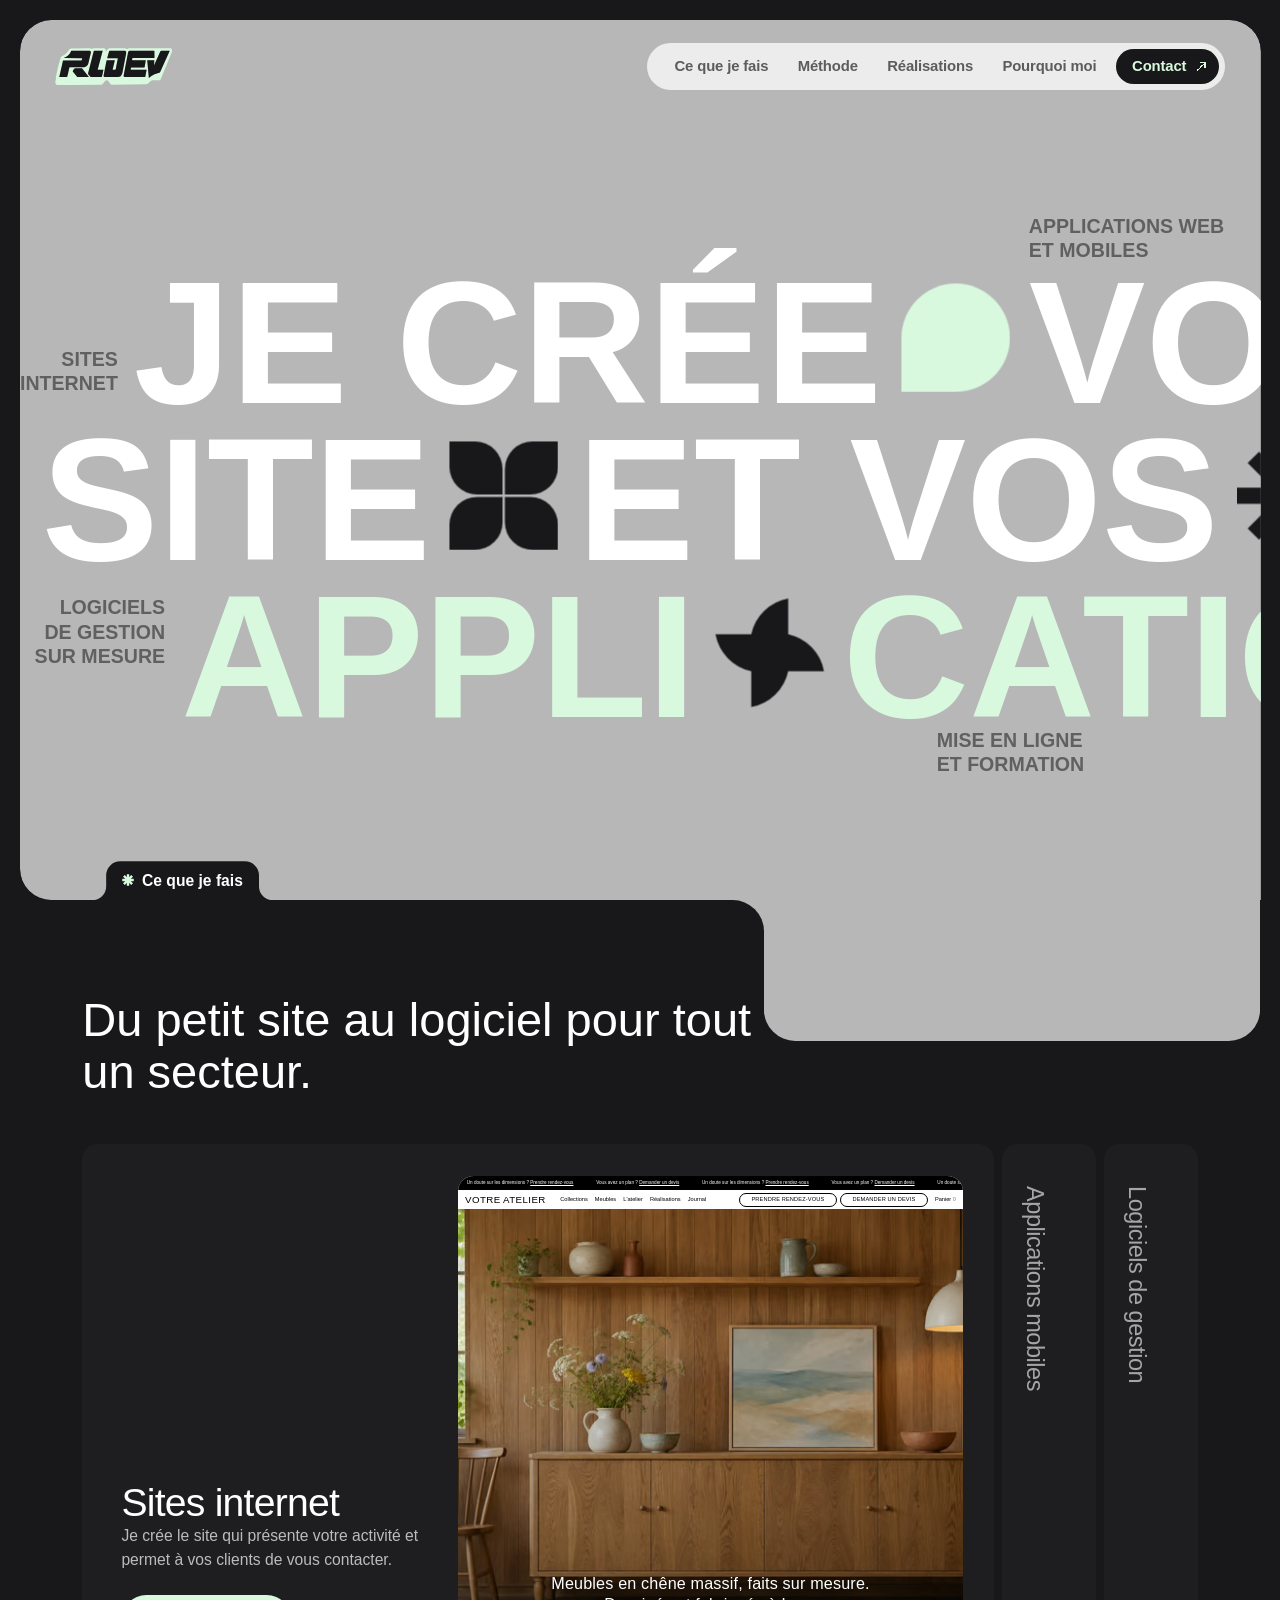
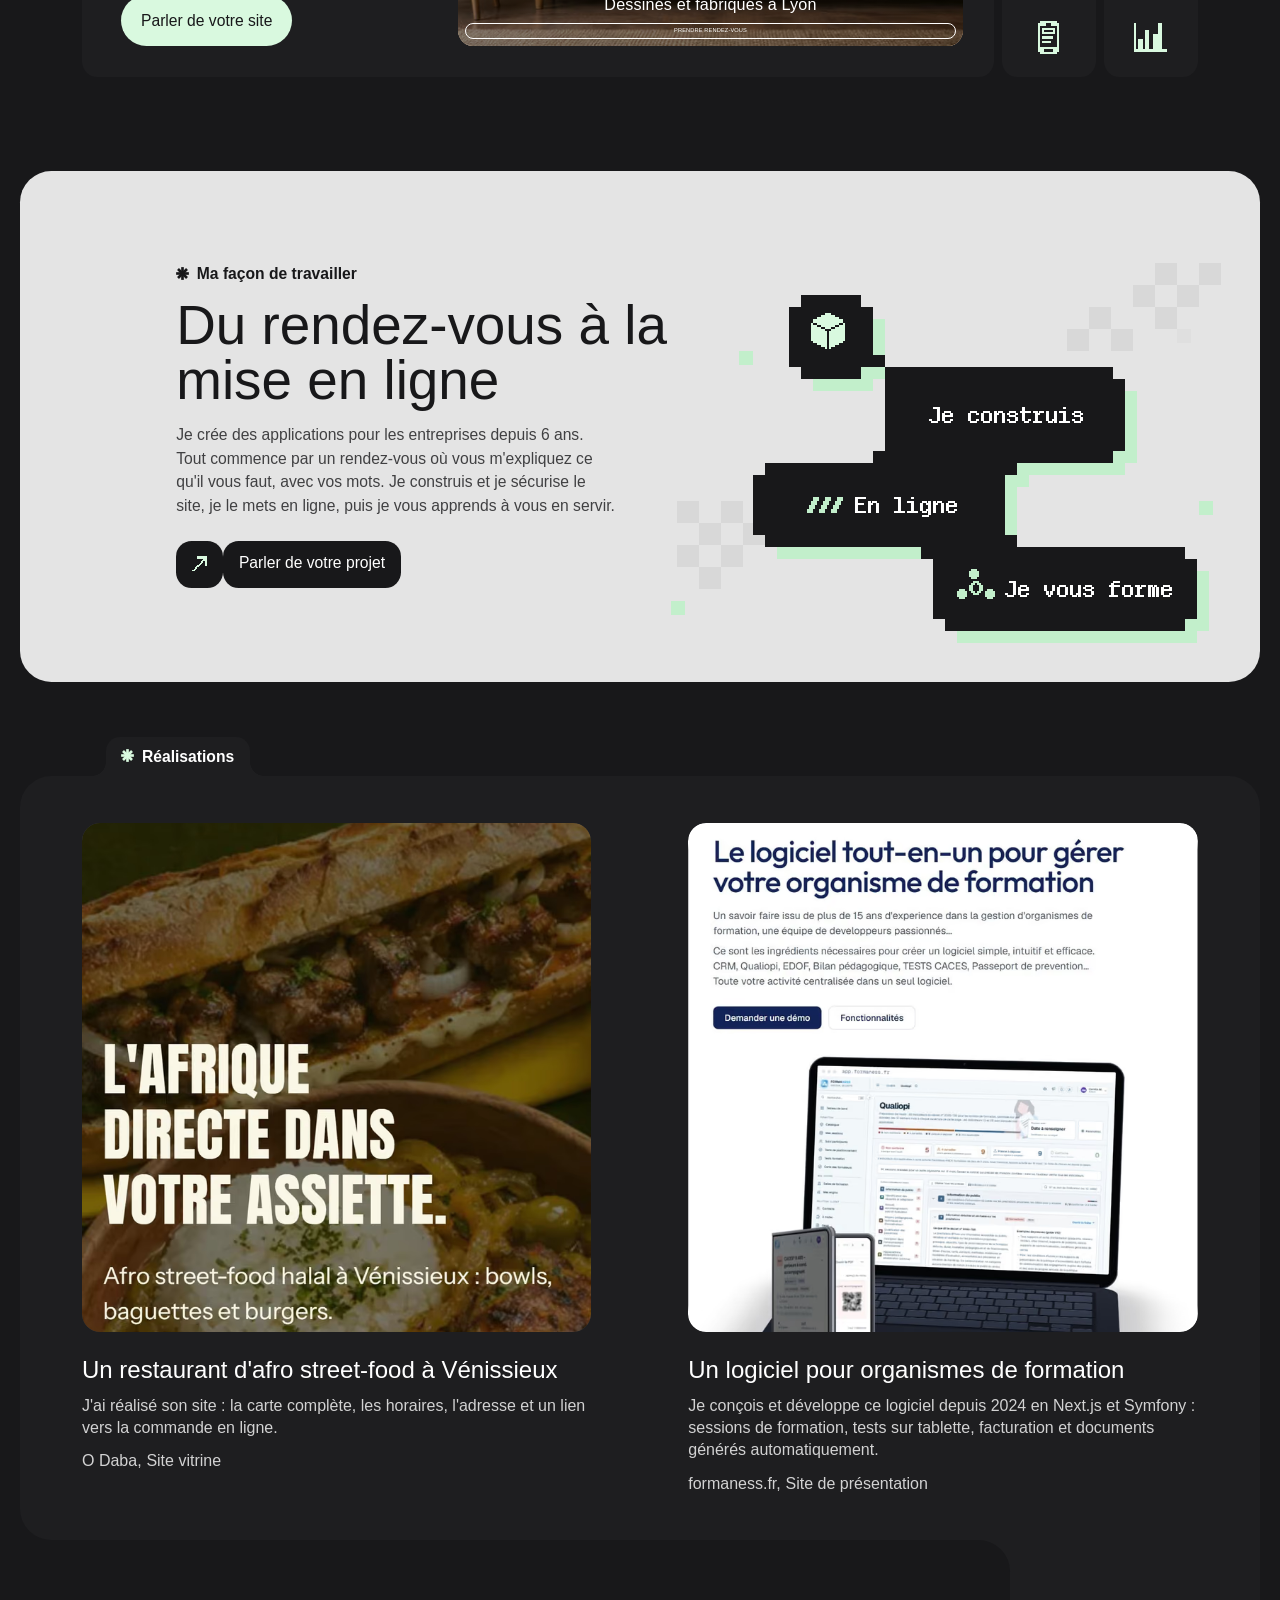
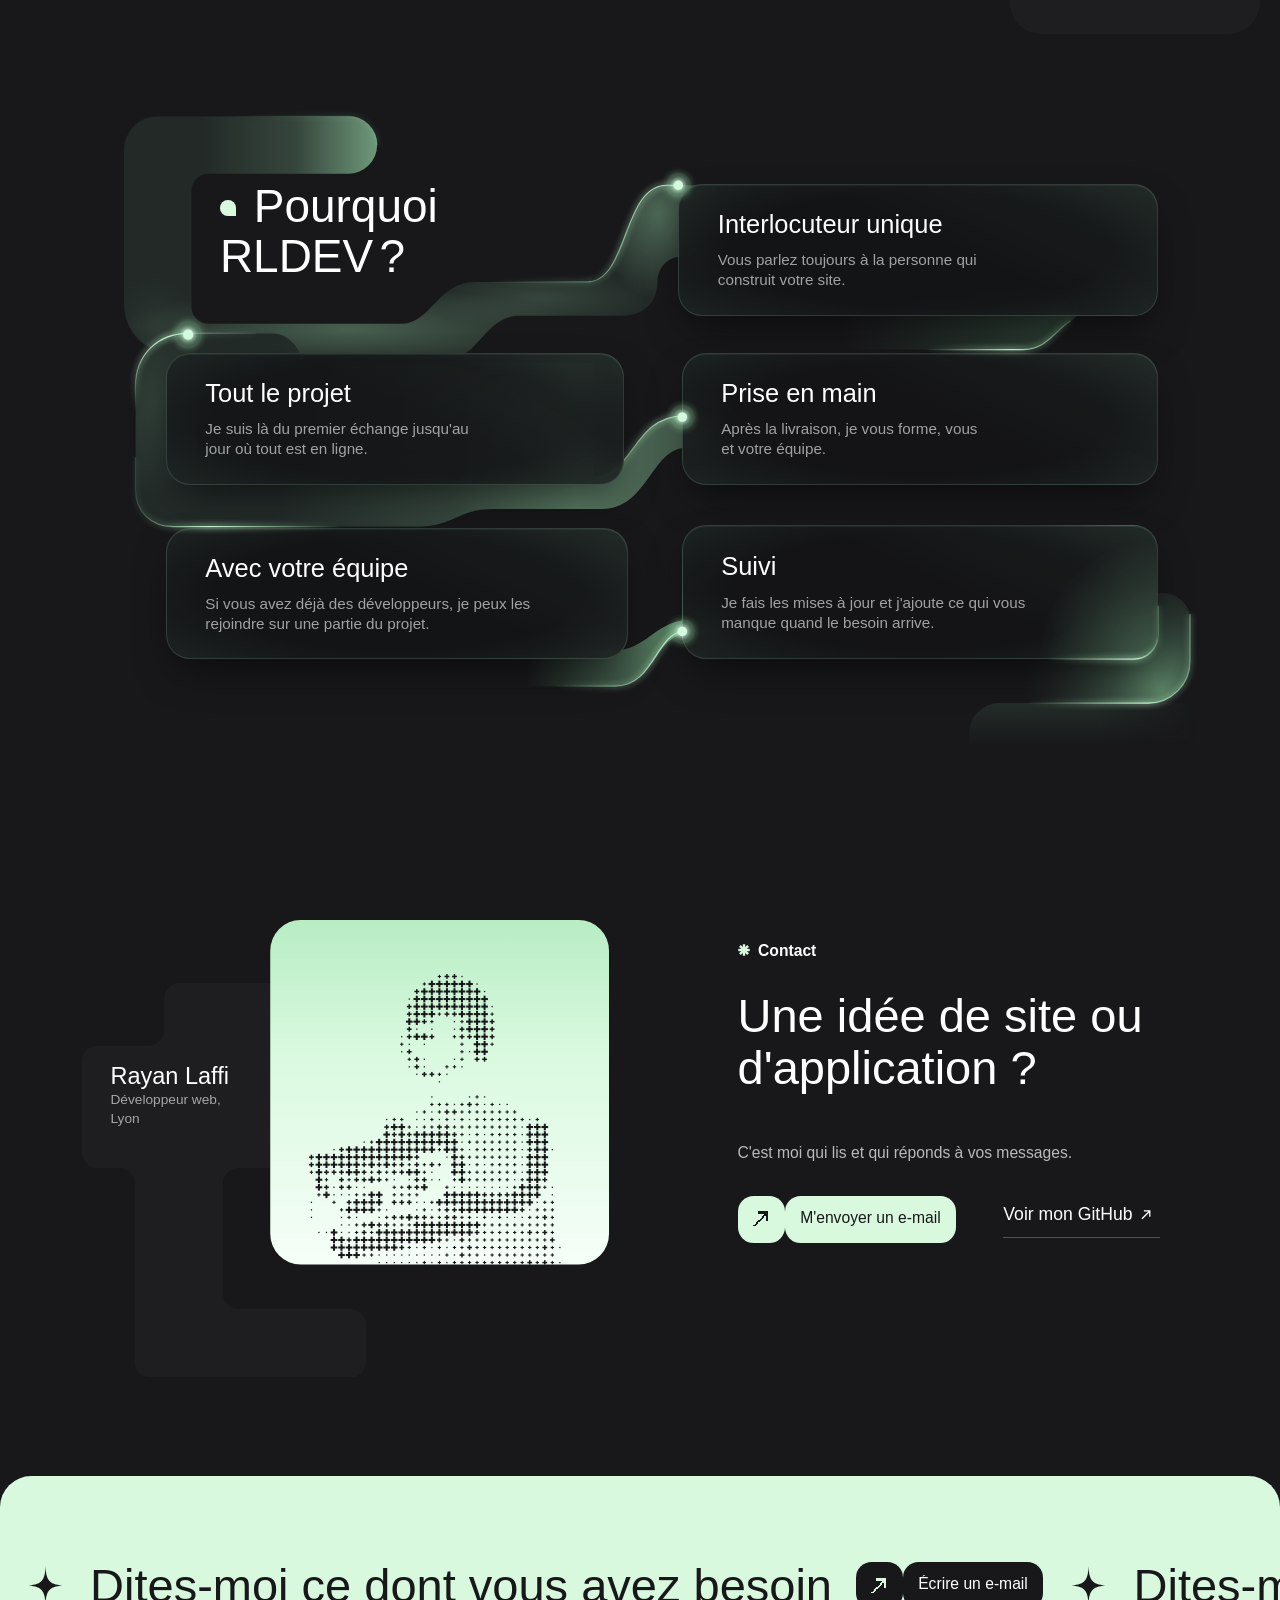
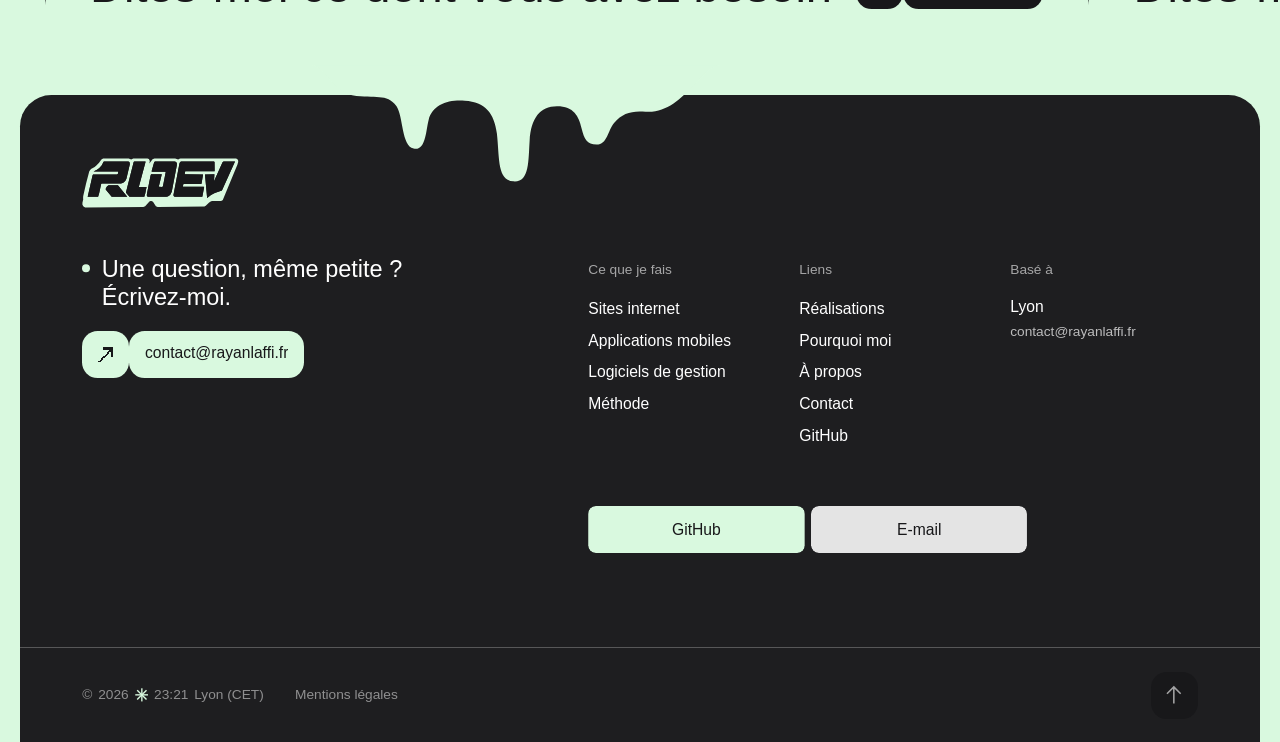
==== index.html @ 64bf0be0 "Mise en ligne du site RLDEV" ====
<!doctype html> <html lang="fr"><head><meta charset="utf-8"><meta http-equiv="Content-Security-Policy" content="default-src 'self'; script-src 'self'; style-src 'self' 'unsafe-inline' https://fonts.googleapis.com; font-src 'self' https://fonts.gstatic.com; img-src 'self' data:; connect-src 'self'; manifest-src 'self'; media-src 'self'; object-src 'none'; base-uri 'self'; form-action 'self' mailto:; upgrade-insecure-requests"><meta name="viewport" content="width=device-width, initial-scale=1"><title>Rayan Laffi, développeur web à Lyon | RLDEV</title><meta name="description" content="Rayan Laffi, développeur web indépendant à Lyon. Je crée des sites, des applications web et mobiles et des logiciels de gestion, puis je vous forme."><meta name="robots" content="index, follow, max-image-preview:large"><meta name="author" content="Rayan Laffi"><link rel="canonical" href="https://rayanlaffi.fr/"><meta name="theme-color" content="#18181A"><link rel="icon" href="favicon.ico" sizes="32x32"><link rel="icon" href="assets/monogramme-rl-vert.svg" type="image/svg+xml"><link rel="apple-touch-icon" href="apple-touch-icon.png"><link rel="manifest" href="site.webmanifest"><meta property="og:type" content="website"><meta property="og:locale" content="fr_FR"><meta property="og:site_name" content="RLDEV"><meta property="og:url" content="https://rayanlaffi.fr/"><meta property="og:title" content="Rayan Laffi, développeur web à Lyon | RLDEV"><meta property="og:description" content="Je crée des sites, des applications web et mobiles et des logiciels de gestion, puis je vous apprends à vous en servir."><meta property="og:image" content="https://rayanlaffi.fr/og-image.png"><meta property="og:image:type" content="image/png"><meta property="og:image:width" content="1200"><meta property="og:image:height" content="630"><meta property="og:image:alt" content="Logo RLDEV sur fond sombre, avec le texte « Rayan Laffi, développeur web indépendant à Lyon »"><meta name="twitter:card" content="summary_large_image"><meta name="twitter:title" content="Rayan Laffi, développeur web à Lyon | RLDEV"><meta name="twitter:description" content="Je crée des sites, des applications web et mobiles et des logiciels de gestion, puis je vous apprends à vous en servir."><meta name="twitter:image" content="https://rayanlaffi.fr/og-image.png"><meta name="twitter:image:alt" content="Logo RLDEV sur fond sombre, avec le texte « Rayan Laffi, développeur web indépendant à Lyon »"><script type="application/ld+json">{"@context":"https://schema.org","@graph":[{"@type":"WebSite","@id":"https://rayanlaffi.fr/#website","url":"https://rayanlaffi.fr/","name":"RLDEV","alternateName":"Rayan Laffi, développeur web à Lyon","inLanguage":"fr-FR","publisher":{"@id":"https://rayanlaffi.fr/#entreprise"}},{"@type":"ProfilePage","@id":"https://rayanlaffi.fr/#page","url":"https://rayanlaffi.fr/","name":"Rayan Laffi, développeur web à Lyon | RLDEV","description":"Rayan Laffi, développeur web indépendant à Lyon. Je crée des sites, des applications web et mobiles et des logiciels de gestion, puis je vous forme.","inLanguage":"fr-FR","dateModified":"2026-11-22","isPartOf":{"@id":"https://rayanlaffi.fr/#website"},"about":{"@id":"https://rayanlaffi.fr/#entreprise"},"mainEntity":{"@id":"https://rayanlaffi.fr/#rayan"},"primaryImageOfPage":{"@id":"https://rayanlaffi.fr/#image"},"hasPart":{"@id":"https://rayanlaffi.fr/#realisations"}},{"@type":"ImageObject","@id":"https://rayanlaffi.fr/#image","url":"https://rayanlaffi.fr/og-image.png","contentUrl":"https://rayanlaffi.fr/og-image.png","width":1200,"height":630,"caption":"Logo RLDEV, Rayan Laffi, développeur web indépendant à Lyon"},{"@type":"Person","@id":"https://rayanlaffi.fr/#rayan","name":"Rayan Laffi","givenName":"Rayan","familyName":"Laffi","jobTitle":"Développeur web indépendant","url":"https://rayanlaffi.fr/","email":"contact@rayanlaffi.fr","sameAs":["https://github.com/Rayanlaffi1"],"worksFor":{"@id":"https://rayanlaffi.fr/#entreprise"},"knowsLanguage":"fr","knowsAbout":["Création de sites internet","Applications web","Applications mobiles","Logiciels de gestion","Formation aux outils numériques"]},{"@type":"ProfessionalService","@id":"https://rayanlaffi.fr/#entreprise","name":"RLDEV","legalName":"Rayan Laffi, entrepreneur individuel","description":"Développeur web indépendant à Lyon : sites internet, applications web et mobiles, logiciels de gestion, mise en ligne et formation.","url":"https://rayanlaffi.fr/","email":"contact@rayanlaffi.fr","logo":{"@type":"ImageObject","url":"https://rayanlaffi.fr/icon-512.png","width":512,"height":512},"image":{"@id":"https://rayanlaffi.fr/#image"},"identifier":{"@type":"PropertyValue","propertyID":"SIRET","value":"95370436800026"},"founder":{"@id":"https://rayanlaffi.fr/#rayan"},"address":{"@type":"PostalAddress","addressLocality":"Vénissieux","addressRegion":"Auvergne-Rhône-Alpes","addressCountry":"FR"},"areaServed":[{"@type":"Country","name":"France","sameAs":"https://fr.wikipedia.org/wiki/France"},{"@type":"City","name":"Lyon","sameAs":"https://fr.wikipedia.org/wiki/Lyon"}],"knowsLanguage":"fr","sameAs":["https://github.com/Rayanlaffi1"],"contactPoint":{"@type":"ContactPoint","contactType":"demandes de projet","email":"contact@rayanlaffi.fr","availableLanguage":"fr"},"hasOfferCatalog":{"@type":"OfferCatalog","name":"Ce que je fais","itemListElement":[{"@type":"Offer","itemOffered":{"@type":"Service","name":"Sites internet","description":"Je crée le site qui présente votre activité et permet à vos clients de vous contacter.","provider":{"@id":"https://rayanlaffi.fr/#entreprise"}}},{"@type":"Offer","itemOffered":{"@type":"Service","name":"Applications mobiles","description":"Je développe votre application pour iPhone et pour Android.","provider":{"@id":"https://rayanlaffi.fr/#entreprise"}}},{"@type":"Offer","itemOffered":{"@type":"Service","name":"Logiciels de gestion","description":"Un outil construit autour de votre façon de travailler, pour votre entreprise ou pour toutes celles de votre métier.","provider":{"@id":"https://rayanlaffi.fr/#entreprise"}}},{"@type":"Offer","itemOffered":{"@type":"Service","name":"Mise en ligne et formation","description":"Je mets votre site en ligne, puis je vous forme, vous et votre équipe.","provider":{"@id":"https://rayanlaffi.fr/#entreprise"}}}]}},{"@type":"ItemList","@id":"https://rayanlaffi.fr/#realisations","name":"Réalisations","itemListElement":[{"@type":"ListItem","position":1,"item":{"@type":"CreativeWork","name":"O Daba, site vitrine d'un restaurant d'afro street-food à Vénissieux","creator":{"@id":"https://rayanlaffi.fr/#rayan"},"image":"https://rayanlaffi.fr/assets/projet-restaurant.jpg","inLanguage":"fr-FR"}},{"@type":"ListItem","position":2,"item":{"@type":"WebSite","name":"formaness.fr, site de présentation d'un logiciel pour organismes de formation","url":"https://www.formaness.fr/","image":"https://rayanlaffi.fr/assets/projet-formaness.jpg","inLanguage":"fr-FR"}}]}]}</script><link rel="preconnect" href="https://fonts.googleapis.com"><link rel="preconnect" href="https://fonts.gstatic.com" crossorigin><link rel="stylesheet" href="https://fonts.googleapis.com/css2?family=Caveat:wght@500&family=Commissioner:wght,FLAR@250..300,100&family=Instrument+Sans:wght@400;500;600&family=Manrope:wght@300;400;800&family=Sofia+Sans+Extra+Condensed:wght@800&display=swap"><link rel="preload" href="assets/DepartureMono-Regular.EIIMXWAB.woff2" as="font" type="font/woff2" crossorigin><link rel="stylesheet" href="assets/site.1116eca957.css"></head><body> <div class="preloader" hidden aria-hidden="true"><canvas></canvas></div> <script src="assets/debut.6d27a9efea.js"></script> <a class="skip-link" href="#main">Aller au contenu</a> <header class="nav" data-nav> <div class="nav__bar"> <a class="nav__logo" href="#accueil"> <svg class="logo-rldev" viewBox="42 204 1461 465" role="img" aria-label="RLDEV" focusable="false"><path fill="currentColor" fill-rule="evenodd" d="M46,640 L56,657 L72,665 L614,662 L631,654 L671,609 L681,604 L690,604 L704,613 L731,653 L747,660 L1184,656 L1196,650 L1228,618 L1246,608 L1257,605 L1338,605 L1349,601 L1355,595 L1492,264 L1499,239 L1498,227 L1490,214 L1477,208 L961,208 L951,211 L939,219 L911,208 L718,208 L700,216 L670,255 L674,234 L672,224 L665,214 L652,208 L520,208 L501,217 L477,208 L240,209 L226,216 L218,224 L201,248 L176,275 L160,287 L126,306 L110,327 L80,441 L53,560 L52,582 L54,587 L46,622 Z M961,240 L968,237 L1273,237 L1278,241 L1279,328 L1006,328 L1004,331 L1000,353 L1003,356 L1171,357 L1157,441 L1153,447 L990,447 L987,449 L984,463 L984,473 L1178,473 L1181,477 L1164,566 L906,566 L897,559 L895,548 L951,256 L955,246 Z M486,245 L488,263 L456,398 L448,414 L433,430 L420,438 L405,442 L224,442 L220,449 L202,532 L192,566 L95,565 L141,364 L145,359 L369,359 L377,351 L380,337 L378,330 L150,329 L182,314 L204,298 L227,272 L243,240 L248,237 L472,237 L481,240 Z M722,237 L905,237 L915,239 L925,248 L927,254 L926,274 L879,519 L865,546 L853,557 L841,563 L826,566 L656,566 L647,558 L647,543 L681,369 L686,355 L786,356 L758,473 L790,474 L797,467 L823,334 L821,332 L692,332 L693,321 L715,243 Z M1469,237 L1347,508 L1280,531 L1245,550 L1209,576 L1189,357 L1277,356 L1273,422 L1353,244 L1362,237 Z M529,237 L633,237 L635,239 L573,470 L575,474 L644,475 L632,535 L623,566 L485,566 L453,528 L453,520 L524,241 Z M264,488 L276,468 L291,457 L377,457 L464,565 L319,566 L263,497 Z"/><path class="logo-rldev__ink" d="M961,240 L968,237 L1273,237 L1278,241 L1279,328 L1006,328 L1004,331 L1000,353 L1003,356 L1171,357 L1157,441 L1153,447 L990,447 L987,449 L984,463 L984,473 L1178,473 L1181,477 L1164,566 L906,566 L897,559 L895,548 L951,256 L955,246 Z M486,245 L488,263 L456,398 L448,414 L433,430 L420,438 L405,442 L224,442 L220,449 L202,532 L192,566 L95,565 L141,364 L145,359 L369,359 L377,351 L380,337 L378,330 L150,329 L182,314 L204,298 L227,272 L243,240 L248,237 L472,237 L481,240 Z M722,237 L905,237 L915,239 L925,248 L927,254 L926,274 L879,519 L865,546 L853,557 L841,563 L826,566 L656,566 L647,558 L647,543 L681,369 L686,355 L786,356 L758,473 L790,474 L797,467 L823,334 L821,332 L692,332 L693,321 L715,243 Z M1469,237 L1347,508 L1280,531 L1245,550 L1209,576 L1189,357 L1277,356 L1273,422 L1353,244 L1362,237 Z M529,237 L633,237 L635,239 L573,470 L575,474 L644,475 L632,535 L623,566 L485,566 L453,528 L453,520 L524,241 Z M264,488 L276,468 L291,457 L377,457 L464,565 L319,566 L263,497 Z"/></svg> </a> <nav class="nav__links-wrap pmenu" aria-label="Navigation principale" data-pmenu-nav> <span class="pmenu__goutte" aria-hidden="true"></span> <ul class="pmenu__liste"> <li class="pmenu__item" data-pmenu> <button class="pmenu__lien" type="button" aria-expanded="false" aria-controls="pmenu-services" data-pmenu-cible="services">Ce que je fais</button> <div class="pmenu__tiroir" id="pmenu-services"> <ul class="pmenu__carte"> <li style="--i:0"><a class="pmenu__entree" href="#services"><span class="pmenu__forme" aria-hidden="true"><svg viewBox="0 0 100 100" focusable="false"><g fill="currentColor"><path d="M3 3H25A24 24 0 0 1 49 27V49H27A24 24 0 0 1 3 25Z"/><path transform="matrix(-1 0 0 1 100 0)" d="M3 3H25A24 24 0 0 1 49 27V49H27A24 24 0 0 1 3 25Z"/><path transform="matrix(1 0 0 -1 0 100)" d="M3 3H25A24 24 0 0 1 49 27V49H27A24 24 0 0 1 3 25Z"/><path transform="rotate(180 50 50)" d="M3 3H25A24 24 0 0 1 49 27V49H27A24 24 0 0 1 3 25Z"/></g></svg></span><span class="pmenu__texte"><span class="pmenu__nom">Sites internet</span><span class="pmenu__desc">Le site qui présente votre activité</span></span></a></li> <li style="--i:1"><a class="pmenu__entree" href="#services"><span class="pmenu__forme" aria-hidden="true"><svg viewBox="0 0 100 100" focusable="false"><path fill="currentColor" d="M66 3V34A40 40 0 0 1 97 66H66A40 40 0 0 1 34 97V66A40 40 0 0 1 3 34H34A40 40 0 0 1 66 3Z"/></svg></span><span class="pmenu__texte"><span class="pmenu__nom">Applications mobiles</span><span class="pmenu__desc">Pour iPhone et pour Android</span></span></a></li> <li style="--i:2"><a class="pmenu__entree" href="#services"><span class="pmenu__forme" aria-hidden="true"><svg viewBox="0 0 100 100" focusable="false"><g fill="currentColor"><rect x="43" y="3" width="14" height="94"/><rect x="43" y="3" width="14" height="94" transform="rotate(45 50 50)"/><rect x="43" y="3" width="14" height="94" transform="rotate(90 50 50)"/><rect x="43" y="3" width="14" height="94" transform="rotate(135 50 50)"/></g></svg></span><span class="pmenu__texte"><span class="pmenu__nom">Logiciels de gestion</span><span class="pmenu__desc">Construits autour de votre métier</span></span></a></li> </ul> </div> </li> <li class="pmenu__item"><a class="pmenu__lien" href="#vision" data-pmenu-cible="vision">Méthode</a></li> <li class="pmenu__item" data-pmenu> <button class="pmenu__lien" type="button" aria-expanded="false" aria-controls="pmenu-projets" data-pmenu-cible="projets">Réalisations</button> <div class="pmenu__tiroir" id="pmenu-projets"> <ul class="pmenu__carte"> <li style="--i:0"><a class="pmenu__entree" href="#projets"><span class="pmenu__forme pmenu__forme--projet" style="--tint:#FDCC02;--clip:var(--rg-clip-fleur)" aria-hidden="true"></span><span class="pmenu__texte"><span class="pmenu__nom">O Daba</span><span class="pmenu__desc">Site vitrine, Vénissieux</span></span></a></li> <li style="--i:1"><a class="pmenu__entree" href="#projets"><span class="pmenu__forme pmenu__forme--projet" style="--tint:#3281A9;--clip:var(--rg-clip-carre)" aria-hidden="true"></span><span class="pmenu__texte"><span class="pmenu__nom">Formaness</span><span class="pmenu__desc">Site de présentation</span></span></a></li> <li style="--i:2" hidden><a class="pmenu__entree" href="#projets"><span class="pmenu__forme pmenu__forme--projet" style="--tint:#234F1A;--clip:var(--rg-clip-etoile)" aria-hidden="true"></span><span class="pmenu__texte"><span class="pmenu__nom">Comptoir des Saveurs</span><span class="pmenu__desc">Site vitrine, Lyon</span></span></a></li> </ul> </div> </li> <li class="pmenu__item"><a class="pmenu__lien" href="#pourquoi" data-pmenu-cible="pourquoi">Pourquoi moi</a></li> <li class="pmenu__item"><a class="pmenu__contact" href="#contact" data-pmenu-cible="contact"><span>Contact</span><span class="pmenu__fleche-boite"><svg class="pmenu__fleche" viewBox="-2 -2 16 16" aria-hidden="true" focusable="false" shape-rendering="crispEdges"><g fill="currentColor"><rect x="4" y="0" width="8" height="2"/><rect x="9" y="2" width="3" height="1"/><rect x="8" y="3" width="4" height="1"/><rect x="7" y="4" width="2" height="1"/><rect x="10" y="4" width="2" height="4"/><rect x="6" y="5" width="2" height="1"/><rect x="5" y="6" width="2" height="1"/><rect x="4" y="7" width="2" height="1"/><rect x="3" y="8" width="2" height="1"/><rect x="2" y="9" width="2" height="1"/><rect x="1" y="10" width="2" height="1"/><rect x="0" y="11" width="2" height="1"/></g></svg></span></a></li> </ul> </nav> <div class="pmob" data-pmob> <button class="pmob__pilule" type="button" aria-expanded="false" aria-controls="pmob-panneau" data-pmob-ouvrir> <span class="pmob__goutte" aria-hidden="true"></span><span>Menu</span> </button> <div class="pmob__panneau" id="pmob-panneau" role="dialog" aria-modal="true" aria-label="Menu" hidden> <div class="pmob__tete"> <a class="pmob__logo" href="#accueil" aria-label="RLDEV, accueil" data-pmob-logo></a> <button class="pmob__retour" type="button" data-pmob-retour hidden><svg class="pmob__chevron" viewBox="0 0 6 10" aria-hidden="true" focusable="false" shape-rendering="crispEdges"><path fill="currentColor" d="M0 0h2v2H0zM2 2h2v2H2zM4 4h2v2H4zM2 6h2v2H2zM0 8h2v2H0z"/></svg><span data-pmob-retour-texte>Retour</span></button> <button class="pmob__fermer" type="button" data-pmob-fermer><span>Fermer</span><svg viewBox="0 0 7 7" aria-hidden="true" focusable="false" shape-rendering="crispEdges"><path fill="currentColor" d="M0 0h1v1H0zM6 0h1v1H6zM1 1h1v1H1zM5 1h1v1H5zM2 2h1v1H2zM4 2h1v1H4zM3 3h1v1H3zM2 4h1v1H2zM4 4h1v1H4zM1 5h1v1H1zM5 5h1v1H5zM0 6h1v1H0zM6 6h1v1H6z"/></svg></button> </div> <div class="pmob__vues" data-pmob-vues> <ul class="pmob__vue" data-pmob-vue="racine"> <li style="--i:0"><button class="pmob__lien" type="button" data-pmob-vers="services" data-pmenu-cible="services">Ce que je fais<svg class="pmob__chevron" viewBox="0 0 6 10" aria-hidden="true" focusable="false" shape-rendering="crispEdges"><path fill="currentColor" d="M0 0h2v2H0zM2 2h2v2H2zM4 4h2v2H4zM2 6h2v2H2zM0 8h2v2H0z"/></svg></button></li> <li style="--i:1"><a class="pmob__lien" href="#vision" data-pmenu-cible="vision">Méthode</a></li> <li style="--i:2"><button class="pmob__lien" type="button" data-pmob-vers="projets" data-pmenu-cible="projets">Réalisations<svg class="pmob__chevron" viewBox="0 0 6 10" aria-hidden="true" focusable="false" shape-rendering="crispEdges"><path fill="currentColor" d="M0 0h2v2H0zM2 2h2v2H2zM4 4h2v2H4zM2 6h2v2H2zM0 8h2v2H0z"/></svg></button></li> <li style="--i:3"><a class="pmob__lien" href="#pourquoi" data-pmenu-cible="pourquoi">Pourquoi moi</a></li> </ul> <ul class="pmob__vue" data-pmob-vue="services" aria-label="Ce que je fais" hidden> <li style="--i:0"><a class="pmenu__entree" href="#services"><span class="pmenu__forme" aria-hidden="true"><svg viewBox="0 0 100 100" focusable="false"><g fill="currentColor"><path d="M3 3H25A24 24 0 0 1 49 27V49H27A24 24 0 0 1 3 25Z"/><path transform="matrix(-1 0 0 1 100 0)" d="M3 3H25A24 24 0 0 1 49 27V49H27A24 24 0 0 1 3 25Z"/><path transform="matrix(1 0 0 -1 0 100)" d="M3 3H25A24 24 0 0 1 49 27V49H27A24 24 0 0 1 3 25Z"/><path transform="rotate(180 50 50)" d="M3 3H25A24 24 0 0 1 49 27V49H27A24 24 0 0 1 3 25Z"/></g></svg></span><span class="pmenu__texte"><span class="pmenu__nom">Sites internet</span><span class="pmenu__desc">Le site qui présente votre activité</span></span></a></li> <li style="--i:1"><a class="pmenu__entree" href="#services"><span class="pmenu__forme" aria-hidden="true"><svg viewBox="0 0 100 100" focusable="false"><path fill="currentColor" d="M66 3V34A40 40 0 0 1 97 66H66A40 40 0 0 1 34 97V66A40 40 0 0 1 3 34H34A40 40 0 0 1 66 3Z"/></svg></span><span class="pmenu__texte"><span class="pmenu__nom">Applications mobiles</span><span class="pmenu__desc">Pour iPhone et pour Android</span></span></a></li> <li style="--i:2"><a class="pmenu__entree" href="#services"><span class="pmenu__forme" aria-hidden="true"><svg viewBox="0 0 100 100" focusable="false"><g fill="currentColor"><rect x="43" y="3" width="14" height="94"/><rect x="43" y="3" width="14" height="94" transform="rotate(45 50 50)"/><rect x="43" y="3" width="14" height="94" transform="rotate(90 50 50)"/><rect x="43" y="3" width="14" height="94" transform="rotate(135 50 50)"/></g></svg></span><span class="pmenu__texte"><span class="pmenu__nom">Logiciels de gestion</span><span class="pmenu__desc">Construits autour de votre métier</span></span></a></li> </ul> <ul class="pmob__vue" data-pmob-vue="projets" aria-label="Réalisations" hidden> <li style="--i:0"><a class="pmenu__entree" href="#projets"><span class="pmenu__forme pmenu__forme--projet" style="--tint:#FDCC02;--clip:var(--rg-clip-fleur)" aria-hidden="true"></span><span class="pmenu__texte"><span class="pmenu__nom">O Daba</span><span class="pmenu__desc">Site vitrine, Vénissieux</span></span></a></li> <li style="--i:1"><a class="pmenu__entree" href="#projets"><span class="pmenu__forme pmenu__forme--projet" style="--tint:#3281A9;--clip:var(--rg-clip-carre)" aria-hidden="true"></span><span class="pmenu__texte"><span class="pmenu__nom">Formaness</span><span class="pmenu__desc">Site de présentation</span></span></a></li> <li style="--i:2" hidden><a class="pmenu__entree" href="#projets"><span class="pmenu__forme pmenu__forme--projet" style="--tint:#234F1A;--clip:var(--rg-clip-etoile)" aria-hidden="true"></span><span class="pmenu__texte"><span class="pmenu__nom">Comptoir des Saveurs</span><span class="pmenu__desc">Site vitrine, Lyon</span></span></a></li> </ul> </div> <a class="pmob__contact" href="#contact"><span>Contact</span><span class="pmenu__fleche-boite"><svg class="pmenu__fleche" viewBox="-2 -2 16 16" aria-hidden="true" focusable="false" shape-rendering="crispEdges"><g fill="currentColor"><rect x="4" y="0" width="8" height="2"/><rect x="9" y="2" width="3" height="1"/><rect x="8" y="3" width="4" height="1"/><rect x="7" y="4" width="2" height="1"/><rect x="10" y="4" width="2" height="4"/><rect x="6" y="5" width="2" height="1"/><rect x="5" y="6" width="2" height="1"/><rect x="4" y="7" width="2" height="1"/><rect x="3" y="8" width="2" height="1"/><rect x="2" y="9" width="2" height="1"/><rect x="1" y="10" width="2" height="1"/><rect x="0" y="11" width="2" height="1"/></g></svg></span></a> </div> </div> </div> </header> <main id="main"> <header class="hero" id="accueil"> <div class="nav-trigger" data-nav-trigger aria-hidden="true"></div> <div class="hero__panel hx" data-hx> <div class="hx__stage" data-hx-stage> <h1 class="hx__layer hx__layer--title" id="hx-title"> <span class="visually-hidden">Rayan Laffi, développeur web à Lyon : je crée votre site et vos applications</span> <span class="hx__row hx__row--1" aria-hidden="true"> <span class="hx__lab hx__lab--left">Sites<br>internet</span> <span class="hx__cell" data-hx-side="l"><span class="hx__word" data-hx-word>Je crée</span></span> <span class="hx__cell hx__cell--slot" data-hx-slot><span class="hx__slot" data-hx-slot-in> <svg class="px" viewBox="0 0 100 100" data-px data-state="goutte" focusable="false"> <g class="px__g px__feuilles"><g><path class="px__ink px__feuille" d="M3 3H25A24 24 0 0 1 49 27V49H27A24 24 0 0 1 3 25Z"/></g><g transform="matrix(-1 0 0 1 100 0)"><path class="px__ink px__feuille" d="M3 3H25A24 24 0 0 1 49 27V49H27A24 24 0 0 1 3 25Z"/></g><g transform="matrix(1 0 0 -1 0 100)"><path class="px__ink px__feuille" d="M3 3H25A24 24 0 0 1 49 27V49H27A24 24 0 0 1 3 25Z"/></g><g transform="rotate(180 50 50)"><path class="px__ink px__feuille" d="M3 3H25A24 24 0 0 1 49 27V49H27A24 24 0 0 1 3 25Z"/></g></g> <g class="px__g px__asterisque"><g><rect class="px__ink px__bar" x="43" y="3" width="14" height="94"/></g><g transform="rotate(45 50 50)"><rect class="px__ink px__bar" x="43" y="3" width="14" height="94"/></g><g transform="rotate(90 50 50)"><rect class="px__ink px__bar" x="43" y="3" width="14" height="94"/></g><g transform="rotate(135 50 50)"><rect class="px__ink px__bar" x="43" y="3" width="14" height="94"/></g></g> <g class="px__g px__moulin"><path class="px__ink px__moulin-forme" d="M66 3V34A40 40 0 0 1 97 66H66A40 40 0 0 1 34 97V66A40 40 0 0 1 3 34H34A40 40 0 0 1 66 3Z"/></g> <g class="px__g px__goutte"><path class="px__acc px__goutte-forme" d="M3 97V50A47 47 0 1 1 50 97Z"/></g> </svg> </span></span> <span class="hx__stack hx__stack--up"> <span class="hx__lab hx__lab--up">Applications web<br>et mobiles</span> <span class="hx__cell" data-hx-side="r"><span class="hx__word" data-hx-word>votre</span></span> </span> </span> <span class="hx__row hx__row--2" aria-hidden="true"> <span class="hx__cell" data-hx-side="l"><span class="hx__word" data-hx-word>site</span></span> <span class="hx__cell hx__cell--slot" data-hx-slot><span class="hx__slot" data-hx-slot-in> <svg class="px" viewBox="0 0 100 100" data-px data-state="feuilles" focusable="false"> <g class="px__g px__feuilles"><g><path class="px__ink px__feuille" d="M3 3H25A24 24 0 0 1 49 27V49H27A24 24 0 0 1 3 25Z"/></g><g transform="matrix(-1 0 0 1 100 0)"><path class="px__ink px__feuille" d="M3 3H25A24 24 0 0 1 49 27V49H27A24 24 0 0 1 3 25Z"/></g><g transform="matrix(1 0 0 -1 0 100)"><path class="px__ink px__feuille" d="M3 3H25A24 24 0 0 1 49 27V49H27A24 24 0 0 1 3 25Z"/></g><g transform="rotate(180 50 50)"><path class="px__ink px__feuille" d="M3 3H25A24 24 0 0 1 49 27V49H27A24 24 0 0 1 3 25Z"/></g></g> <g class="px__g px__asterisque"><g><rect class="px__ink px__bar" x="43" y="3" width="14" height="94"/></g><g transform="rotate(45 50 50)"><rect class="px__ink px__bar" x="43" y="3" width="14" height="94"/></g><g transform="rotate(90 50 50)"><rect class="px__ink px__bar" x="43" y="3" width="14" height="94"/></g><g transform="rotate(135 50 50)"><rect class="px__ink px__bar" x="43" y="3" width="14" height="94"/></g></g> <g class="px__g px__moulin"><path class="px__ink px__moulin-forme" d="M66 3V34A40 40 0 0 1 97 66H66A40 40 0 0 1 34 97V66A40 40 0 0 1 3 34H34A40 40 0 0 1 66 3Z"/></g> <g class="px__g px__goutte"><path class="px__acc px__goutte-forme" d="M3 97V50A47 47 0 1 1 50 97Z"/></g> </svg> </span></span> <span class="hx__cell" data-hx-side="r"><span class="hx__word" data-hx-word>et vos</span></span> <span class="hx__cell hx__cell--slot" data-hx-slot><span class="hx__slot" data-hx-slot-in> <svg class="px" viewBox="0 0 100 100" data-px data-state="asterisque" focusable="false"> <g class="px__g px__feuilles"><g><path class="px__ink px__feuille" d="M3 3H25A24 24 0 0 1 49 27V49H27A24 24 0 0 1 3 25Z"/></g><g transform="matrix(-1 0 0 1 100 0)"><path class="px__ink px__feuille" d="M3 3H25A24 24 0 0 1 49 27V49H27A24 24 0 0 1 3 25Z"/></g><g transform="matrix(1 0 0 -1 0 100)"><path class="px__ink px__feuille" d="M3 3H25A24 24 0 0 1 49 27V49H27A24 24 0 0 1 3 25Z"/></g><g transform="rotate(180 50 50)"><path class="px__ink px__feuille" d="M3 3H25A24 24 0 0 1 49 27V49H27A24 24 0 0 1 3 25Z"/></g></g> <g class="px__g px__asterisque"><g><rect class="px__ink px__bar" x="43" y="3" width="14" height="94"/></g><g transform="rotate(45 50 50)"><rect class="px__ink px__bar" x="43" y="3" width="14" height="94"/></g><g transform="rotate(90 50 50)"><rect class="px__ink px__bar" x="43" y="3" width="14" height="94"/></g><g transform="rotate(135 50 50)"><rect class="px__ink px__bar" x="43" y="3" width="14" height="94"/></g></g> <g class="px__g px__moulin"><path class="px__ink px__moulin-forme" d="M66 3V34A40 40 0 0 1 97 66H66A40 40 0 0 1 34 97V66A40 40 0 0 1 3 34H34A40 40 0 0 1 66 3Z"/></g> <g class="px__g px__goutte"><path class="px__acc px__goutte-forme" d="M3 97V50A47 47 0 1 1 50 97Z"/></g> </svg> </span></span> <span class="hx__cta hx__cta--row hx__cta--ghost" data-hx-cta-ghost></span> </span> <span class="hx__row hx__row--3" aria-hidden="true"> <span class="hx__lab hx__lab--left">Logiciels<br>de gestion<br>sur mesure</span> <span class="hx__cell" data-hx-side="l"><span class="hx__word" data-hx-word>appli</span></span> <span class="hx__cell hx__cell--slot" data-hx-slot><span class="hx__slot" data-hx-slot-in> <svg class="px" viewBox="0 0 100 100" data-px data-state="moulin" focusable="false"> <g class="px__g px__feuilles"><g><path class="px__ink px__feuille" d="M3 3H25A24 24 0 0 1 49 27V49H27A24 24 0 0 1 3 25Z"/></g><g transform="matrix(-1 0 0 1 100 0)"><path class="px__ink px__feuille" d="M3 3H25A24 24 0 0 1 49 27V49H27A24 24 0 0 1 3 25Z"/></g><g transform="matrix(1 0 0 -1 0 100)"><path class="px__ink px__feuille" d="M3 3H25A24 24 0 0 1 49 27V49H27A24 24 0 0 1 3 25Z"/></g><g transform="rotate(180 50 50)"><path class="px__ink px__feuille" d="M3 3H25A24 24 0 0 1 49 27V49H27A24 24 0 0 1 3 25Z"/></g></g> <g class="px__g px__asterisque"><g><rect class="px__ink px__bar" x="43" y="3" width="14" height="94"/></g><g transform="rotate(45 50 50)"><rect class="px__ink px__bar" x="43" y="3" width="14" height="94"/></g><g transform="rotate(90 50 50)"><rect class="px__ink px__bar" x="43" y="3" width="14" height="94"/></g><g transform="rotate(135 50 50)"><rect class="px__ink px__bar" x="43" y="3" width="14" height="94"/></g></g> <g class="px__g px__moulin"><path class="px__ink px__moulin-forme" d="M66 3V34A40 40 0 0 1 97 66H66A40 40 0 0 1 34 97V66A40 40 0 0 1 3 34H34A40 40 0 0 1 66 3Z"/></g> <g class="px__g px__goutte"><path class="px__acc px__goutte-forme" d="M3 97V50A47 47 0 1 1 50 97Z"/></g> </svg> </span></span> <span class="hx__stack hx__stack--down"> <span class="hx__cell" data-hx-side="r"><span class="hx__word" data-hx-word>cations</span></span> <span class="hx__lab hx__lab--down">Mise en ligne<br>et formation</span> </span> </span> </h1> <div class="hx__layer hx__layer--ui"> <p class="visually-hidden">Sites internet, applications web et mobiles, logiciels de gestion sur mesure, mise en ligne et formation.</p> <div class="hx__row hx__row--1"> <span class="hx__lab hx__lab--left" data-hx-lab="left" data-hx-side="l" aria-hidden="true">Sites<br>internet</span> <span class="hx__cell" aria-hidden="true"><span class="hx__word">Je crée</span></span> <span class="hx__cell hx__cell--slot" aria-hidden="true"></span> <span class="hx__stack hx__stack--up"> <span class="hx__lab hx__lab--up" data-hx-lab="up" data-hx-side="r" aria-hidden="true">Applications web<br>et mobiles</span> <span class="hx__cell" aria-hidden="true"><span class="hx__word">votre</span></span> </span> </div> <div class="hx__row hx__row--2"> <span class="hx__cell" aria-hidden="true"><span class="hx__word">site</span></span> <span class="hx__cell hx__cell--slot" aria-hidden="true"></span> <span class="hx__cell" aria-hidden="true"><span class="hx__word">et vos</span></span> <span class="hx__cell hx__cell--slot" aria-hidden="true"></span> <a class="hx__cta hx__cta--row" href="#contact" data-hx-cta data-hx-side="r"> <span class="hx__cta-inner"> <span class="hx__cta-text" data-hx-cta-text>Me contacter</span> <span class="hx__cta-arrow" aria-hidden="true"><svg viewBox="0 0 14 14" focusable="false"><path d="M2.5 11.5L11 3M4.5 3H11V9.5" fill="none" stroke="currentColor" stroke-width="2.4"/></svg></span> </span> <span class="hx__cta-hover" aria-hidden="true"> <span class="hx__cta-text hx__cta-dup" data-text="Me contacter"></span> <span class="hx__cta-arrow"><svg viewBox="0 0 14 14" focusable="false"><path d="M2.5 11.5L11 3M4.5 3H11V9.5" fill="none" stroke="currentColor" stroke-width="2.4"/></svg></span> </span> </a> </div> <div class="hx__row hx__row--3"> <span class="hx__lab hx__lab--left" data-hx-lab="left" data-hx-side="l" aria-hidden="true">Logiciels<br>de gestion<br>sur mesure</span> <span class="hx__cell" aria-hidden="true"><span class="hx__word">appli</span></span> <span class="hx__cell hx__cell--slot" aria-hidden="true"></span> <span class="hx__stack hx__stack--down"> <span class="hx__cell" aria-hidden="true"><span class="hx__word">cations</span></span> <span class="hx__lab hx__lab--down" data-hx-lab="down" data-hx-side="r" aria-hidden="true">Mise en ligne<br>et formation</span> </span> </div> <a class="hx__cta hx__cta--below" href="#contact" data-hx-cta-mob> <span class="hx__cta-inner"> <span class="hx__cta-text">Me contacter</span> <span class="hx__cta-arrow" aria-hidden="true"><svg viewBox="0 0 14 14" focusable="false"><path d="M2.5 11.5L11 3M4.5 3H11V9.5" fill="none" stroke="currentColor" stroke-width="2.4"/></svg></span> </span> <span class="hx__cta-hover" aria-hidden="true"> <span class="hx__cta-text hx__cta-dup" data-text="Me contacter"></span> <span class="hx__cta-arrow"><svg viewBox="0 0 14 14" focusable="false"><path d="M2.5 11.5L11 3M4.5 3H11V9.5" fill="none" stroke="currentColor" stroke-width="2.4"/></svg></span> </span> </a> </div> </div> </div> </header> <section class="services" id="services" aria-labelledby="services-title"> <div class="joint" aria-hidden="true"> <div class="joint__left"><span class="joint__corner"></span><span class="joint__left-bg"></span></div> <div class="joint__right"></div> </div> <div class="wrap"> <div class="container services__inner"> <div class="tag"><span class="subheading"><span class="subheading__dot" aria-hidden="true"></span>Ce que je fais</span></div> <h2 class="services__title" id="services-title">Du petit site au logiciel pour tout un secteur.</h2> <ul class="acc" id="acc"> <li class="acc__item" data-active="true" data-sketch="site"> <button class="acc__tab" type="button" aria-expanded="true" aria-controls="p1">Sites internet</button> <svg class="acc__icon" viewBox="0 0 54 48" aria-hidden="true"><path fill="currentColor" d="M3 6h48v3h-48zM0 9h6v3h-6zM9 9h3v3h-3zM15 9h3v3h-3zM21 9h33v3h-33zM0 12h54v3h-54zM0 15h3v3h-3zM51 15h3v3h-3zM0 18h3v3h-3zM6 18h21v3h-21zM51 18h3v3h-3zM0 21h3v3h-3zM51 21h3v3h-3zM0 24h3v3h-3zM6 24h36v3h-36zM51 24h3v3h-3zM0 27h3v3h-3zM6 27h30v3h-30zM51 27h3v3h-3zM0 30h3v3h-3zM51 30h3v3h-3zM0 33h3v3h-3zM6 33h15v3h-15zM51 33h3v3h-3zM0 36h3v3h-3zM6 36h15v3h-15zM51 36h3v3h-3zM0 39h3v3h-3zM51 39h3v3h-3zM3 42h48v3h-48z"/></svg> <div class="acc__body"><div><div class="acc__panel" id="p1"> <div class="acc__text"><h3>Sites internet</h3><p>Je crée le site qui présente votre activité et permet à vos clients de vous contacter.</p><a href="#contact">Parler de votre site</a></div> <div class="frame" data-fragment="site" role="img" aria-label="Exemple de page d'accueil d'un site de vente de meubles"></div> </div></div></div> </li> <li class="acc__item" data-active="false" data-sketch="app"> <button class="acc__tab" type="button" aria-expanded="false" aria-controls="p2">Applications mobiles</button> <svg class="acc__icon" viewBox="0 0 54 48" aria-hidden="true"><path fill="currentColor" transform="translate(12 0)" d="M3 3h24v3h-24zM0 6h12v3h-12zM18 6h12v3h-12zM0 9h3v3h-3zM27 9h3v3h-3zM0 12h3v3h-3zM6 12h18v3h-18zM27 12h3v3h-3zM0 15h3v3h-3zM6 15h3v3h-3zM21 15h3v3h-3zM27 15h3v3h-3zM0 18h3v3h-3zM6 18h18v3h-18zM27 18h3v3h-3zM0 21h3v3h-3zM27 21h3v3h-3zM0 24h3v3h-3zM6 24h15v3h-15zM27 24h3v3h-3zM0 27h3v3h-3zM27 27h3v3h-3zM0 30h3v3h-3zM6 30h12v3h-12zM27 30h3v3h-3zM0 33h3v3h-3zM27 33h3v3h-3zM0 36h3v3h-3zM27 36h3v3h-3zM0 39h30v3h-30zM0 42h9v3h-9zM21 42h9v3h-9zM3 45h24v3h-24z"/></svg> <div class="acc__body"><div><div class="acc__panel" id="p2"> <div class="acc__text"><h3>Applications mobiles</h3><p>Je développe votre application pour iPhone et pour Android.</p><a href="#contact">Parler de votre application</a></div> <div class="frame" data-fragment="app" role="img" aria-label="Exemples d'applications mobiles : commande à emporter d'une boulangerie, prise de rendez-vous chez un coiffeur et réservation de cours dans une salle de sport"></div> </div></div></div> </li> <li class="acc__item" data-active="false" data-sketch="logiciel"> <button class="acc__tab" type="button" aria-expanded="false" aria-controls="p3">Logiciels de gestion</button> <svg class="acc__icon" viewBox="0 0 54 48" aria-hidden="true"><path fill="currentColor" transform="translate(4 0)" d="M0 6h3v3h-3zM33 6h6v3h-6zM0 9h3v3h-3zM33 9h6v3h-6zM0 12h3v3h-3zM33 12h6v3h-6zM0 15h3v3h-3zM15 15h6v3h-6zM33 15h6v3h-6zM0 18h3v3h-3zM15 18h6v3h-6zM33 18h6v3h-6zM0 21h3v3h-3zM15 21h6v3h-6zM27 21h12v3h-12zM0 24h3v3h-3zM15 24h6v3h-6zM27 24h12v3h-12zM0 27h3v3h-3zM6 27h6v3h-6zM15 27h6v3h-6zM27 27h12v3h-12zM0 30h3v3h-3zM6 30h6v3h-6zM15 30h6v3h-6zM27 30h12v3h-12zM0 33h3v3h-3zM6 33h6v3h-6zM15 33h6v3h-6zM27 33h12v3h-12zM0 36h3v3h-3zM6 36h6v3h-6zM15 36h6v3h-6zM27 36h12v3h-12zM0 39h3v3h-3zM6 39h6v3h-6zM15 39h6v3h-6zM27 39h12v3h-12zM0 42h45v3h-45z"/></svg> <div class="acc__body"><div><div class="acc__panel" id="p3"> <div class="acc__text"><h3>Logiciels de gestion</h3><p>Un outil construit autour de votre façon de travailler, pour votre entreprise ou pour toutes celles de votre métier.</p><a href="#contact">Parler de votre logiciel</a></div> <div class="frame" data-fragment="logiciel" role="img" aria-label="Exemple de tableau de bord d'un logiciel de gestion pour une entreprise de plomberie : factures du mois, objectif, interventions du jour, chiffre d'affaires par jour et factures à relancer"></div> </div></div></div> </li> </ul> </div> </div> </section> <section class="vision" id="vision" aria-labelledby="vision-title"> <div class="vision__panel"> <div class="container"> <div class="vision__text"> <p class="subheading"><span class="subheading__dot subheading__dot--orange" aria-hidden="true"></span>Ma façon de travailler</p> <h2 class="vision__title" id="vision-title">Du rendez-vous à la mise en ligne</h2> <p class="vision__body">Je crée des applications pour les entreprises depuis 6 ans. Tout commence par un rendez-vous où vous m'expliquez ce qu'il vous faut, avec vos mots. Je construis et je sécurise le site, je le mets en ligne, puis je vous apprends à vous en servir.</p> <a class="btn btn--noir btn--survol-accent" data-btn href="mailto:contact@rayanlaffi.fr"> <span class="btn__icon" aria-hidden="true"><svg class="btn__cube" viewBox="-2 -2 16 16" focusable="false" shape-rendering="crispEdges"><g fill="var(--color-primary)"><rect x="4" y="0" width="8" height="1"/><rect x="4" y="1" width="8" height="1"/><rect x="9" y="2" width="3" height="1"/><rect x="8" y="3" width="4" height="1"/><rect x="7" y="4" width="2" height="1"/><rect x="10" y="4" width="2" height="1"/><rect x="6" y="5" width="2" height="1"/><rect x="10" y="5" width="2" height="1"/><rect x="5" y="6" width="2" height="1"/><rect x="10" y="6" width="2" height="1"/><rect x="4" y="7" width="2" height="1"/><rect x="10" y="7" width="2" height="1"/><rect x="3" y="8" width="2" height="1"/><rect x="2" y="9" width="2" height="1"/><rect x="1" y="10" width="2" height="1"/><rect x="0" y="11" width="2" height="1"/></g></svg></span> <span class="btn__label"><span class="btn__mask"><span class="btn__text" data-btn-text>Parler de votre projet</span></span></span> <span class="btn__icon-hover" aria-hidden="true"><svg class="btn__cube" viewBox="71 27 17 18" focusable="false" shape-rendering="crispEdges"><g fill="var(--color-primary)"><rect x="71" y="32" width="1" height="1"/><rect x="71" y="33" width="3" height="1"/><rect x="71" y="34" width="5" height="1"/><rect x="71" y="35" width="7" height="1"/><rect x="71" y="36" width="8" height="1"/><rect x="71" y="37" width="8" height="1"/><rect x="71" y="38" width="8" height="1"/><rect x="71" y="39" width="8" height="1"/><rect x="71" y="40" width="8" height="1"/><rect x="72" y="41" width="7" height="1"/><rect x="74" y="42" width="5" height="1"/><rect x="76" y="43" width="3" height="1"/><rect x="78" y="44" width="1" height="1"/><rect x="87" y="32" width="1" height="1"/><rect x="85" y="33" width="3" height="1"/><rect x="83" y="34" width="5" height="1"/><rect x="81" y="35" width="7" height="1"/><rect x="80" y="36" width="8" height="1"/><rect x="80" y="37" width="8" height="1"/><rect x="80" y="38" width="8" height="1"/><rect x="80" y="39" width="8" height="1"/><rect x="80" y="40" width="8" height="1"/><rect x="80" y="41" width="7" height="1"/><rect x="80" y="42" width="5" height="1"/><rect x="80" y="43" width="3" height="1"/><rect x="80" y="44" width="1" height="1"/><rect x="78" y="27" width="3" height="1"/><rect x="76" y="28" width="7" height="1"/><rect x="74" y="29" width="11" height="1"/><rect x="72" y="30" width="15" height="1"/><rect x="72" y="31" width="15" height="1"/><rect x="74" y="32" width="11" height="1"/><rect x="76" y="33" width="7" height="1"/><rect x="78" y="34" width="3" height="1"/></g></svg></span> </a> </div> </div> <svg class="tools" data-tools viewBox="0 0 276 192" role="img" aria-label="Les étapes empilées comme des blocs : je construis votre site, je le mets en ligne, puis je vous forme à son utilisation" focusable="false"> <g class="tools__checks" data-tools-checks><rect x="243" y="2" width="11" height="11"/><rect x="265" y="2" width="11" height="11"/><rect x="232" y="13" width="11" height="11"/><rect x="254" y="13" width="11" height="11"/><rect x="210" y="24" width="11" height="11"/><rect x="243" y="24" width="11" height="11"/><rect x="199" y="35" width="11" height="11"/><rect x="221" y="35" width="11" height="11"/><rect class="tools__check--faint" x="254" y="35" width="7" height="7"/><rect x="4" y="121" width="11" height="11"/><rect x="26" y="121" width="11" height="11"/><rect x="15" y="132" width="11" height="11"/><rect x="37" y="132" width="11" height="11"/><rect x="4" y="143" width="11" height="11"/><rect x="26" y="143" width="11" height="11"/><rect x="15" y="154" width="11" height="11"/></g> <g class="tools__dots" data-tools-dots><rect x="35" y="46" width="7" height="7"/><rect x="265" y="121" width="7" height="7"/><rect x="1" y="171" width="7" height="7"/></g> <g class="tools__shadows"> <g data-tools-shadow transform="translate(6 6)"><rect x="66" y="18" width="30" height="6"/><rect x="60" y="24" width="42" height="6"/><rect x="60" y="30" width="42" height="6"/><rect x="60" y="36" width="42" height="6"/><rect x="60" y="42" width="42" height="6"/><rect x="60" y="48" width="48" height="6"/><rect x="66" y="54" width="30" height="6"/></g> <g data-tools-shadow transform="translate(6 6)"><rect x="108" y="54" width="114" height="6"/><rect x="108" y="60" width="120" height="6"/><rect x="108" y="66" width="120" height="6"/><rect x="108" y="72" width="120" height="6"/><rect x="108" y="78" width="120" height="6"/><rect x="108" y="84" width="120" height="6"/><rect x="108" y="90" width="120" height="6"/><rect x="102" y="96" width="120" height="6"/></g> <g data-tools-shadow transform="translate(6 6)"><rect x="48" y="102" width="126" height="6"/><rect x="42" y="108" width="126" height="6"/><rect x="42" y="114" width="126" height="6"/><rect x="42" y="120" width="126" height="6"/><rect x="42" y="126" width="126" height="6"/><rect x="42" y="132" width="126" height="6"/><rect x="48" y="138" width="126" height="6"/></g> <g data-tools-shadow transform="translate(6 6)"><rect x="126" y="144" width="132" height="6"/><rect x="132" y="150" width="132" height="6"/><rect x="132" y="156" width="132" height="6"/><rect x="132" y="162" width="132" height="6"/><rect x="132" y="168" width="132" height="6"/><rect x="132" y="174" width="132" height="6"/><rect x="138" y="180" width="120" height="6"/></g> </g> <g class="tools__blocks"> <g data-tools-block><rect x="66" y="54" width="30" height="6"/><rect x="60" y="48" width="48" height="6"/><rect x="60" y="42" width="42" height="6"/><rect x="60" y="36" width="42" height="6"/><rect x="60" y="30" width="42" height="6"/><rect x="60" y="24" width="42" height="6"/><rect x="66" y="18" width="30" height="6"/></g> <g data-tools-block><rect x="102" y="96" width="120" height="6"/><rect x="108" y="90" width="120" height="6"/><rect x="108" y="84" width="120" height="6"/><rect x="108" y="78" width="120" height="6"/><rect x="108" y="72" width="120" height="6"/><rect x="108" y="66" width="120" height="6"/><rect x="108" y="60" width="120" height="6"/><rect x="108" y="54" width="114" height="6"/></g> <g data-tools-block><rect x="48" y="138" width="126" height="6"/><rect x="42" y="132" width="126" height="6"/><rect x="42" y="126" width="126" height="6"/><rect x="42" y="120" width="126" height="6"/><rect x="42" y="114" width="126" height="6"/><rect x="42" y="108" width="126" height="6"/><rect x="48" y="102" width="126" height="6"/></g> <g data-tools-block><rect x="138" y="180" width="120" height="6"/><rect x="132" y="174" width="132" height="6"/><rect x="132" y="168" width="132" height="6"/><rect x="132" y="162" width="132" height="6"/><rect x="132" y="156" width="132" height="6"/><rect x="132" y="150" width="132" height="6"/><rect x="126" y="144" width="132" height="6"/></g> </g> <g class="tools__icons"> <g class="tools__cube" data-tools-icon><g data-tools-face><rect x="71" y="32" width="1" height="1"/><rect x="71" y="33" width="3" height="1"/><rect x="71" y="34" width="5" height="1"/><rect x="71" y="35" width="7" height="1"/><rect x="71" y="36" width="8" height="1"/><rect x="71" y="37" width="8" height="1"/><rect x="71" y="38" width="8" height="1"/><rect x="71" y="39" width="8" height="1"/><rect x="71" y="40" width="8" height="1"/><rect x="72" y="41" width="7" height="1"/><rect x="74" y="42" width="5" height="1"/><rect x="76" y="43" width="3" height="1"/><rect x="78" y="44" width="1" height="1"/></g><g data-tools-face><rect x="87" y="32" width="1" height="1"/><rect x="85" y="33" width="3" height="1"/><rect x="83" y="34" width="5" height="1"/><rect x="81" y="35" width="7" height="1"/><rect x="80" y="36" width="8" height="1"/><rect x="80" y="37" width="8" height="1"/><rect x="80" y="38" width="8" height="1"/><rect x="80" y="39" width="8" height="1"/><rect x="80" y="40" width="8" height="1"/><rect x="80" y="41" width="7" height="1"/><rect x="80" y="42" width="5" height="1"/><rect x="80" y="43" width="3" height="1"/><rect x="80" y="44" width="1" height="1"/></g><g data-tools-face><rect x="78" y="27" width="3" height="1"/><rect x="76" y="28" width="7" height="1"/><rect x="74" y="29" width="11" height="1"/><rect x="72" y="30" width="15" height="1"/><rect x="72" y="31" width="15" height="1"/><rect x="74" y="32" width="11" height="1"/><rect x="76" y="33" width="7" height="1"/><rect x="78" y="34" width="3" height="1"/></g></g> <g class="tools__glyph" data-tools-icon><rect x="72" y="119" width="3" height="1"/><rect x="78" y="119" width="3" height="1"/><rect x="84" y="119" width="3" height="1"/><rect x="72" y="120" width="3" height="1"/><rect x="78" y="120" width="3" height="1"/><rect x="84" y="120" width="3" height="1"/><rect x="71" y="121" width="3" height="1"/><rect x="77" y="121" width="3" height="1"/><rect x="83" y="121" width="3" height="1"/><rect x="71" y="122" width="3" height="1"/><rect x="77" y="122" width="3" height="1"/><rect x="83" y="122" width="3" height="1"/><rect x="70" y="123" width="3" height="1"/><rect x="76" y="123" width="3" height="1"/><rect x="82" y="123" width="3" height="1"/><rect x="70" y="124" width="3" height="1"/><rect x="76" y="124" width="3" height="1"/><rect x="82" y="124" width="3" height="1"/><rect x="69" y="125" width="3" height="1"/><rect x="75" y="125" width="3" height="1"/><rect x="81" y="125" width="3" height="1"/><rect x="69" y="126" width="3" height="1"/><rect x="75" y="126" width="3" height="1"/><rect x="81" y="126" width="3" height="1"/></g> <g class="tools__glyph" data-tools-icon><rect x="151" y="155" width="3" height="1"/><rect x="150" y="156" width="5" height="1"/><rect x="150" y="157" width="5" height="1"/><rect x="150" y="158" width="5" height="1"/><rect x="151" y="159" width="3" height="1"/><rect x="152" y="161" width="3" height="1"/><rect x="151" y="162" width="2" height="1"/><rect x="154" y="162" width="2" height="1"/><rect x="150" y="163" width="2" height="1"/><rect x="155" y="163" width="2" height="1"/><rect x="150" y="164" width="2" height="1"/><rect x="155" y="164" width="2" height="1"/><rect x="145" y="165" width="3" height="1"/><rect x="150" y="165" width="2" height="1"/><rect x="155" y="165" width="2" height="1"/><rect x="159" y="165" width="3" height="1"/><rect x="144" y="166" width="5" height="1"/><rect x="151" y="166" width="2" height="1"/><rect x="154" y="166" width="2" height="1"/><rect x="158" y="166" width="5" height="1"/><rect x="144" y="167" width="5" height="1"/><rect x="152" y="167" width="3" height="1"/><rect x="158" y="167" width="5" height="1"/><rect x="144" y="168" width="5" height="1"/><rect x="158" y="168" width="5" height="1"/><rect x="145" y="169" width="3" height="1"/><rect x="159" y="169" width="3" height="1"/></g> </g> <g class="tools__labels"> <text class="tools__label" data-tools-label x="129" y="82">Je construis</text> <text class="tools__label" data-tools-label x="92" y="127">En ligne</text> <text class="tools__label" data-tools-label x="167" y="169">Je vous forme</text> </g> </svg> </div> </section> <section class="projects" id="projets" aria-labelledby="projects-title"> <div class="projects__panel"> <div class="tag tag--projects"><span class="subheading"><span class="subheading__dot" aria-hidden="true"></span>Réalisations</span></div> <h2 class="visually-hidden" id="projects-title">Réalisations</h2> <div class="rg-tint" aria-hidden="true"></div> <div class="rg" data-rg> <div class="rg__inner"> <ul class="rg__list" data-rg-list> <li class="rg__item" data-rg-work data-tint="#FDCC02" data-shape="fleur"> <a class="rg__link" href="#projets" data-cursor-text="O Daba"> <span class="rg__thumb"><span class="rg__media"> <picture><source type="image/avif" srcset="assets/projet-restaurant-480.73d4259327.avif 480w, assets/projet-restaurant-720.fba4399a83.avif 720w, assets/projet-restaurant-1080.ff4ecebf36.avif 1080w" sizes="(max-width: 767px) 85vw, (max-width: 1500px) 40vw, 600px"><source type="image/webp" srcset="assets/projet-restaurant-480.6615dc3ba9.webp 480w, assets/projet-restaurant-720.6f44621fed.webp 720w, assets/projet-restaurant-1080.c238efd42c.webp 1080w" sizes="(max-width: 767px) 85vw, (max-width: 1500px) 40vw, 600px"><img src="assets/projet-restaurant.jpg" width="1080" height="1440" alt="Page d'accueil du site O Daba sur téléphone : « L'Afrique directe dans votre assiette »" loading="lazy" decoding="async" class="rg__img rg__img--odaba"></picture> </span></span> <h3 class="rg__title">Un restaurant d'afro <span class="rg__nobr">street-food</span> à Vénissieux</h3> <p class="rg__desc">J'ai réalisé son site : la carte complète, les horaires, l'adresse et un lien vers la commande en ligne.</p> <p class="rg__tags"><span>O Daba</span> <span>Site vitrine</span></p> </a> </li> <li class="rg__item" data-rg-work data-tint="#3281A9" data-shape="carre" data-cursor-tone="noir"> <a class="rg__link" href="https://www.formaness.fr/" target="_blank" rel="noopener" data-cursor-text="Formaness"> <span class="rg__thumb"><span class="rg__media"> <picture><source type="image/avif" srcset="assets/projet-formaness-480.a1d1936402.avif 480w, assets/projet-formaness-720.4659768221.avif 720w, assets/projet-formaness-1080.e746df449a.avif 1080w" sizes="(max-width: 767px) 85vw, (max-width: 1500px) 40vw, 600px"><source type="image/webp" srcset="assets/projet-formaness-480.009f8904db.webp 480w, assets/projet-formaness-720.c623260f06.webp 720w, assets/projet-formaness-1080.64e3283b1f.webp 1080w" sizes="(max-width: 767px) 85vw, (max-width: 1500px) 40vw, 600px"><img src="assets/projet-formaness.jpg" width="1080" height="1440" alt="Page d'accueil du site formaness.fr sur tablette" loading="lazy" decoding="async" class="rg__img rg__img--formaness"></picture> </span></span> <h3 class="rg__title">Un logiciel pour organismes de formation</h3> <p class="rg__desc">Je conçois et développe ce logiciel depuis 2024 en Next.js et Symfony : sessions de formation, tests sur tablette, facturation et documents générés automatiquement.</p> <p class="rg__tags"><span>formaness.fr</span> <span>Site de présentation</span></p> <span class="visually-hidden">(s'ouvre dans un nouvel onglet)</span> </a> </li> <li class="rg__item" data-rg-work data-tint="#234F1A" data-shape="etoile" hidden> <a class="rg__link" href="#projets" data-cursor-text="Comptoir"> <span class="rg__thumb"><span class="rg__media"> <picture><source type="image/avif" srcset="assets/projet-comptoir-480.5875c8d383.avif 480w, assets/projet-comptoir-720.24a27c3249.avif 720w, assets/projet-comptoir-1080.73fcf54db0.avif 1080w" sizes="(max-width: 767px) 85vw, (max-width: 1500px) 40vw, 600px"><source type="image/webp" srcset="assets/projet-comptoir-480.5231355643.webp 480w, assets/projet-comptoir-720.bceda20942.webp 720w, assets/projet-comptoir-1080.7711fd9cad.webp 1080w" sizes="(max-width: 767px) 85vw, (max-width: 1500px) 40vw, 600px"><img src="assets/projet-comptoir.jpg" width="1080" height="1440" alt="Page d'accueil du site Comptoir des Saveurs sur téléphone : « Votre bowl, vos saveurs. »" loading="lazy" decoding="async" class="rg__img rg__img--comptoir"></picture> </span></span> <h3 class="rg__title">Un comptoir de bowls à composer à Lyon</h3> <p class="rg__desc">Une maquette d'étude que j'ai dessinée pour un comptoir de bowls salés et sucrés, à composer soi-même.</p> <p class="rg__tags"><span>Comptoir des Saveurs</span> <span>Site vitrine</span></p> </a> </li> </ul> </div> </div> </div> <div class="joint joint--projects" aria-hidden="true"> <div class="joint__left"><span class="joint__corner"></span><span class="joint__left-bg"></span></div> <div class="joint__right"></div> </div> </section> <section class="why" id="pourquoi" aria-labelledby="why-title"> <div class="container"> <div class="why__grid"> <svg class="why__decor why__decor--fond" viewBox="43 25 1650 940" preserveAspectRatio="none" aria-hidden="true" focusable="false"> <defs> <clipPath id="why-c-a"><path d="M437 55A42.5 42.5 0 0 1 437 140H230A25 25 0 0 0 205 165V337A25 25 0 0 0 230 362H515C560 362 568 300 625 300H790C852 300 842 157 908 157H980V262H935C905 262 894 282 894 302C894 332 872 350 842 350H690C640 350 628 412 590 412H205C150 412 105 385 105 330V105A50 50 0 0 1 155 55Z"/></clipPath> <clipPath id="why-c-b"><path d="M200 376H320C350 376 362 395 372 420H800V588C858 588 858 500 935 498H990V545H938C885 545 880 636 812 636H650C600 636 592 662 540 662H178C145 662 122 640 122 607V455C122 405 158 376 200 376Z"/></clipPath> <linearGradient id="why-g-onglet" gradientUnits="userSpaceOnUse" x1="215" y1="0" x2="478" y2="0"> <stop offset="0" stop-color="#7bab87" stop-opacity="0"/><stop offset=".55" stop-color="#7bab87" stop-opacity=".22"/><stop offset="1" stop-color="#7bab87" stop-opacity=".85"/> </linearGradient> <radialGradient id="why-g-tache" cx=".5" cy=".5" r=".5"> <stop offset="0" stop-color="#7bab87" stop-opacity="1"/><stop offset="1" stop-color="#7bab87" stop-opacity="0"/> </radialGradient> <linearGradient id="why-g-b" gradientUnits="userSpaceOnUse" x1="330" y1="0" x2="900" y2="0"> <stop offset="0" stop-color="#7bab87" stop-opacity="0"/><stop offset=".45" stop-color="#7bab87" stop-opacity=".22"/><stop offset=".78" stop-color="#7bab87" stop-opacity=".6"/><stop offset="1" stop-color="#7bab87" stop-opacity=".4"/> </linearGradient> <linearGradient id="why-g-d" gradientUnits="userSpaceOnUse" x1="700" y1="0" x2="935" y2="0"> <stop offset="0" stop-color="#3f5a48" stop-opacity="0"/><stop offset=".45" stop-color="#3f5a48" stop-opacity=".75"/><stop offset="1" stop-color="#5f8c6b"/> </linearGradient> <radialGradient id="why-g-e" gradientUnits="userSpaceOnUse" cx="1640" cy="905" r="200"> <stop offset="0" stop-color="#5a8164"/><stop offset=".35" stop-color="#3a5143" stop-opacity=".9"/><stop offset="1" stop-color="#26302c" stop-opacity="0"/> </radialGradient> <linearGradient id="why-g-bas-h" gradientUnits="userSpaceOnUse" x1="1355" y1="0" x2="1690" y2="0"><stop offset="0" stop-color="#fff"/><stop offset=".55" stop-color="#fff"/><stop offset="1" stop-color="#fff" stop-opacity="0"/></linearGradient> <linearGradient id="why-g-sous" gradientUnits="userSpaceOnUse" x1="1170" y1="0" x2="1500" y2="0"> <stop offset="0" stop-color="#26332c" stop-opacity="0"/><stop offset=".6" stop-color="#26332c" stop-opacity=".9"/><stop offset="1" stop-color="#2e4136"/> </linearGradient> <linearGradient id="why-g-bas" gradientUnits="userSpaceOnUse" x1="0" y1="923" x2="0" y2="985"> <stop offset="0" stop-color="#26302c" stop-opacity=".9"/><stop offset="1" stop-color="#26302c" stop-opacity="0"/> </linearGradient> </defs> <g clip-path="url(#why-c-a)"> <rect x="100" y="50" width="900" height="370" fill="#222927"/> <rect x="100" y="50" width="390" height="95" fill="url(#why-g-onglet)"/> <ellipse cx="440" cy="370" rx="340" ry="62" fill="url(#why-g-tache)" opacity=".42"/> <ellipse cx="720" cy="325" rx="170" ry="45" fill="url(#why-g-tache)" opacity=".22"/> <ellipse cx="895" cy="200" rx="95" ry="125" fill="url(#why-g-tache)" opacity=".48"/> <ellipse cx="150" cy="360" rx="60" ry="70" fill="url(#why-g-tache)" opacity=".08"/> </g> <g clip-path="url(#why-c-b)"> <rect x="115" y="370" width="880" height="300" fill="#232b29"/> <rect x="115" y="370" width="880" height="300" fill="url(#why-g-b)"/> <ellipse cx="150" cy="480" rx="80" ry="140" fill="url(#why-g-tache)" opacity=".16"/> </g> <path d="M700 845H830C875 845 890 805 935 800H990V822H935C892 822 888 898 832 898H700Z" fill="url(#why-g-d)"/> <path d="M1380 760H1642A40 40 0 0 1 1682 800V861A62 62 0 0 1 1620 923H1380Z" fill="url(#why-g-e)"/> <mask id="why-m-bas" maskUnits="userSpaceOnUse" x="1340" y="900" width="360" height="100"><rect x="1340" y="900" width="360" height="100" fill="url(#why-g-bas-h)"/></mask> <path d="M1400 923A45 45 0 0 0 1355 968V990H1693V923Z" fill="url(#why-g-bas)" mask="url(#why-m-bas)"/> <g class="why__lueurs" filter="url(#why-f-lueur)" fill="none" stroke-linecap="round" stroke-width="1.8"><path pathLength="1" d="M800 588C858 588 858 500 931 498" stroke="url(#why-l3)"/></g> <path d="M1150 330H1500C1525 330 1522 348 1505 358C1482 372 1470 400 1435 400H1150Z" fill="url(#why-g-sous)"/> </svg> <svg class="why__decor why__decor--lueurs" viewBox="43 25 1650 940" preserveAspectRatio="none" aria-hidden="true" focusable="false"> <defs> <filter id="why-f-lueur" x="-20%" y="-20%" width="140%" height="140%"> <feGaussianBlur stdDeviation="5" result="flou"/> <feMerge><feMergeNode in="flou"/><feMergeNode in="flou"/><feMergeNode in="SourceGraphic"/></feMerge> </filter> <linearGradient id="why-l1" gradientUnits="userSpaceOnUse" x1="640" y1="0" x2="925" y2="0"><stop offset="0" stop-color="#a6e6b6" stop-opacity="0"/><stop offset=".5" stop-color="#a6e6b6" stop-opacity=".35"/><stop offset="1" stop-color="#c6f6d2"/></linearGradient> <linearGradient id="why-l2" gradientUnits="userSpaceOnUse" x1="0" y1="490" x2="0" y2="376"><stop offset="0" stop-color="#a6e6b6" stop-opacity="0"/><stop offset="1" stop-color="#c6f6d2"/></linearGradient> <linearGradient id="why-l2b" gradientUnits="userSpaceOnUse" x1="200" y1="0" x2="330" y2="0"><stop offset="0" stop-color="#c6f6d2"/><stop offset="1" stop-color="#a6e6b6" stop-opacity="0"/></linearGradient> <linearGradient id="why-l3" gradientUnits="userSpaceOnUse" x1="790" y1="0" x2="935" y2="0"><stop offset="0" stop-color="#a6e6b6" stop-opacity=".2"/><stop offset="1" stop-color="#c6f6d2"/></linearGradient> <linearGradient id="why-l4" gradientUnits="userSpaceOnUse" x1="122" y1="0" x2="430" y2="0"><stop offset="0" stop-color="#a6e6b6" stop-opacity=".15"/><stop offset=".35" stop-color="#c6f6d2"/><stop offset="1" stop-color="#a6e6b6" stop-opacity="0"/></linearGradient> <linearGradient id="why-l5" gradientUnits="userSpaceOnUse" x1="740" y1="0" x2="935" y2="0"><stop offset="0" stop-color="#a6e6b6" stop-opacity="0"/><stop offset="1" stop-color="#c6f6d2"/></linearGradient> <linearGradient id="why-l6" gradientUnits="userSpaceOnUse" x1="1440" y1="0" x2="1682" y2="0"><stop offset="0" stop-color="#a6e6b6" stop-opacity="0"/><stop offset=".75" stop-color="#c6f6d2"/><stop offset="1" stop-color="#a6e6b6" stop-opacity=".5"/></linearGradient> <linearGradient id="why-l7" gradientUnits="userSpaceOnUse" x1="1470" y1="0" x2="1635" y2="0"><stop offset="0" stop-color="#a6e6b6" stop-opacity="0"/><stop offset=".8" stop-color="#c6f6d2"/><stop offset="1" stop-color="#a6e6b6" stop-opacity=".3"/></linearGradient> <linearGradient id="why-l8" gradientUnits="userSpaceOnUse" x1="1290" y1="0" x2="1505" y2="0"><stop offset="0" stop-color="#a6e6b6" stop-opacity="0"/><stop offset=".6" stop-color="#b6efc4"/><stop offset="1" stop-color="#a6e6b6" stop-opacity=".2"/></linearGradient> <linearGradient id="why-l9" gradientUnits="userSpaceOnUse" x1="700" y1="0" x2="845" y2="0"><stop offset="0" stop-color="#a6e6b6" stop-opacity="0"/><stop offset="1" stop-color="#a6e6b6" stop-opacity=".45"/></linearGradient> <linearGradient id="why-l10" gradientUnits="userSpaceOnUse" x1="260" y1="0" x2="480" y2="0"><stop offset="0" stop-color="#a6e6b6" stop-opacity="0"/><stop offset="1" stop-color="#a6e6b6" stop-opacity=".4"/></linearGradient> </defs> <g class="why__lueurs" filter="url(#why-f-lueur)" fill="none" stroke-linecap="round" stroke-width="1.8"> <path pathLength="1" d="M640 300H790C852 300 842 157 908 157H925" stroke="url(#why-l1)"/> <path pathLength="1" d="M122 490V455C122 405 158 376 200 376" stroke="url(#why-l2)"/> <path pathLength="1" d="M200 376H300" stroke="url(#why-l2b)" stroke-width="1.2" opacity=".55"/> <path pathLength="1" d="M122 560V607C122 640 145 662 178 662H430" stroke="url(#why-l4)"/> <path pathLength="1" d="M740 898H832C888 898 892 822 931 817" stroke="url(#why-l5)"/> <path pathLength="1" d="M1682 792V861A62 62 0 0 1 1620 923H1440" stroke="url(#why-l6)"/> <path pathLength="1" d="M1635 780V822A36 36 0 0 1 1599 858H1470" stroke="url(#why-l7)"/> <path pathLength="1" d="M1290 400H1435C1470 400 1482 372 1505 358" stroke="url(#why-l8)"/> <path pathLength="1" d="M260 55H437A42.5 42.5 0 0 1 479.5 97" stroke="url(#why-l10)" stroke-width="1.2"/> </g> <g class="why__halos" fill="#8fd6a2" opacity=".28" filter="url(#why-f-lueur)"><circle cx="925" cy="157" r="18"/><circle cx="200" cy="378" r="20"/><circle cx="931" cy="500" r="18"/><circle cx="931" cy="817" r="18"/></g> <g class="why__points" filter="url(#why-f-lueur)" fill="#d4fbe0"> <circle cx="925" cy="157" r="7"/><circle cx="200" cy="378" r="7.5"/><circle cx="931" cy="500" r="7"/><circle cx="931" cy="817" r="7"/> </g> </svg> <div class="why__heading"> <h2 class="why__title" id="why-title"><span class="why__dot" aria-hidden="true"></span> Pourquoi<br class="why__br"> RLDEV&#8239;<span class="why__qmark">?</span></h2> </div> <article class="why__card why__card--a"><h3 class="why__card-title">Interlocuteur unique</h3><p class="why__card-text">Vous parlez toujours à la personne qui<br class="why__cut"> construit votre site.</p></article> <article class="why__card why__card--b"><h3 class="why__card-title">Tout le projet</h3><p class="why__card-text">Je suis là du premier échange jusqu'au<br class="why__cut"> jour où tout est en ligne.</p></article> <article class="why__card why__card--c"><h3 class="why__card-title">Prise en main</h3><p class="why__card-text">Après la livraison, je vous forme, vous<br class="why__cut"> et votre équipe.</p></article> <article class="why__card why__card--d"><h3 class="why__card-title">Avec votre équipe</h3><p class="why__card-text">Si vous avez déjà des développeurs, je peux les<br class="why__cut"> rejoindre sur une partie du projet.</p></article> <article class="why__card why__card--e"><h3 class="why__card-title">Suivi</h3><p class="why__card-text">Je fais les mises à jour et j'ajoute ce qui vous<br class="why__cut"> manque quand le besoin arrive.</p></article> </div> </div> </section> <section class="contact" id="contact" aria-labelledby="contact-title"> <div class="wrap"> <div class="container"> <div class="contact__row"> <div class="contact__person"> <div class="contact__shape-wrap"> <svg class="contact__shape" viewBox="0 0 450 403" aria-hidden="true" focusable="false"><path fill="currentColor" d="M70 0H274A16 16 0 0 1 290 16V54A16 16 0 0 1 274 70H160A16 16 0 0 0 144 86V198A16 16 0 0 0 160 214H250V403H100A16 16 0 0 1 84 387V355A16 16 0 0 0 68 339H16A16 16 0 0 1 0 323V230A16 16 0 0 1 16 214H38A16 16 0 0 0 54 198V16A16 16 0 0 1 70 0Z"/></svg> <div class="contact__name"> <p class="contact__person-name">Rayan Laffi</p> <p class="contact__person-role">Développeur web, Lyon</p> </div> </div> <div class="contact__photo contact__photo--mono" role="img" aria-label="Une personne fait défiler sa tablette"> <canvas class="contact__anim" aria-hidden="true"></canvas> </div> </div> <div class="contact__content"> <p class="subheading"><span class="subheading__dot" aria-hidden="true"></span>Contact</p> <h2 class="contact__title" id="contact-title">Une idée de site ou d'application ?</h2> <p class="contact__lead">C'est moi qui lis et qui réponds à vos messages.</p> <div class="contact__actions"> <a class="btn btn--violet btn--survol-noir" data-btn data-magnet data-tiroir-ouvrir href="mailto:contact@rayanlaffi.fr"> <span class="btn__icon" aria-hidden="true"><svg class="btn__cube" viewBox="-2 -2 16 16" focusable="false" shape-rendering="crispEdges"><g fill="currentColor"><rect x="4" y="0" width="8" height="1"/><rect x="4" y="1" width="8" height="1"/><rect x="9" y="2" width="3" height="1"/><rect x="8" y="3" width="4" height="1"/><rect x="7" y="4" width="2" height="1"/><rect x="10" y="4" width="2" height="1"/><rect x="6" y="5" width="2" height="1"/><rect x="10" y="5" width="2" height="1"/><rect x="5" y="6" width="2" height="1"/><rect x="10" y="6" width="2" height="1"/><rect x="4" y="7" width="2" height="1"/><rect x="10" y="7" width="2" height="1"/><rect x="3" y="8" width="2" height="1"/><rect x="2" y="9" width="2" height="1"/><rect x="1" y="10" width="2" height="1"/><rect x="0" y="11" width="2" height="1"/></g></svg></span> <span class="btn__label"><span class="btn__mask"><span class="btn__text" data-btn-text>M'envoyer un e-mail</span></span></span> <span class="btn__icon-hover" aria-hidden="true"><svg class="btn__cube" viewBox="0 -2.5 17 17" focusable="false" shape-rendering="crispEdges"><g fill="currentColor"><rect x="1" y="0" width="15" height="1"/><rect x="0" y="1" width="1" height="1"/><rect x="3" y="1" width="11" height="1"/><rect x="16" y="1" width="1" height="1"/><rect x="0" y="2" width="3" height="1"/><rect x="5" y="2" width="7" height="1"/><rect x="14" y="2" width="3" height="1"/><rect x="0" y="3" width="5" height="1"/><rect x="7" y="3" width="3" height="1"/><rect x="12" y="3" width="5" height="1"/><rect x="0" y="4" width="7" height="1"/><rect x="10" y="4" width="7" height="1"/><rect x="0" y="5" width="17" height="1"/><rect x="0" y="6" width="17" height="1"/><rect x="0" y="7" width="17" height="1"/><rect x="0" y="8" width="5" height="1"/><rect x="7" y="8" width="3" height="1"/><rect x="12" y="8" width="5" height="1"/><rect x="0" y="9" width="3" height="1"/><rect x="5" y="9" width="7" height="1"/><rect x="14" y="9" width="3" height="1"/><rect x="0" y="10" width="1" height="1"/><rect x="3" y="10" width="11" height="1"/><rect x="16" y="10" width="1" height="1"/><rect x="1" y="11" width="15" height="1"/></g></svg></span> </a> <a class="text-link" href="https://github.com/Rayanlaffi1" target="_blank" rel="noopener">Voir mon GitHub <svg viewBox="0 0 12 12" aria-hidden="true" focusable="false"><path d="M2 10L10 2M4 2h6v6" fill="none" stroke="currentColor" stroke-width="1.3"/></svg></a> </div> </div> </div> </div> </div> <div class="tiroir" data-tiroir> <form class="tiroir__carte" id="contact-form" aria-labelledby="tiroir-titre" action="mailto:contact@rayanlaffi.fr" method="post" enctype="text/plain" novalidate> <div class="tiroir__tete"> <p class="tiroir__titre" id="tiroir-titre"><svg class="tiroir__picto" viewBox="0 -2.5 17 17" aria-hidden="true" focusable="false" shape-rendering="crispEdges"><g fill="currentColor"><rect x="1" y="0" width="15" height="1"/><rect x="0" y="1" width="1" height="1"/><rect x="3" y="1" width="11" height="1"/><rect x="16" y="1" width="1" height="1"/><rect x="0" y="2" width="3" height="1"/><rect x="5" y="2" width="7" height="1"/><rect x="14" y="2" width="3" height="1"/><rect x="0" y="3" width="5" height="1"/><rect x="7" y="3" width="3" height="1"/><rect x="12" y="3" width="5" height="1"/><rect x="0" y="4" width="7" height="1"/><rect x="10" y="4" width="7" height="1"/><rect x="0" y="5" width="17" height="3"/><rect x="0" y="8" width="5" height="1"/><rect x="7" y="8" width="3" height="1"/><rect x="12" y="8" width="5" height="1"/><rect x="0" y="9" width="3" height="1"/><rect x="5" y="9" width="7" height="1"/><rect x="14" y="9" width="3" height="1"/><rect x="0" y="10" width="1" height="1"/><rect x="3" y="10" width="11" height="1"/><rect x="16" y="10" width="1" height="1"/><rect x="1" y="11" width="15" height="1"/></g></svg>Écrivez-moi</p> <button class="tiroir__fermer" type="button" data-tiroir-fermer aria-label="Fermer le formulaire"><svg viewBox="0 0 7 7" aria-hidden="true" focusable="false" shape-rendering="crispEdges"><path fill="currentColor" d="M0 0h1v1H0zM6 0h1v1H6zM1 1h1v1H1zM5 1h1v1H5zM2 2h1v1H2zM4 2h1v1H4zM3 3h1v1H3zM2 4h1v1H2zM4 4h1v1H4zM1 5h1v1H1zM5 5h1v1H5zM0 6h1v1H0zM6 6h1v1H6z"/></svg></button> </div> <div class="tiroir__champs"> <label class="tiroir__champ"><span class="tiroir__label">E-mail</span><input type="email" name="email" autocomplete="email" required></label> <label class="tiroir__champ"><span class="tiroir__label">Nom</span><input type="text" name="nom" autocomplete="name" required></label> <label class="tiroir__champ"><span class="tiroir__label">Entreprise <span class="tiroir__option">facultatif</span></span><input type="text" name="entreprise" autocomplete="organization"></label> <label class="tiroir__champ tiroir__champ--message"><span class="tiroir__label">Votre projet</span><textarea name="message" rows="4" required placeholder="Ce que vous voulez faire, et pour quand."></textarea></label> </div> <div class="tiroir__pied"> <label class="tiroir__accord"><input type="checkbox" name="accord" required><span>J'accepte que ces informations servent seulement à vous répondre. <a href="mentions-legales.html">Mentions légales</a></span></label> <button class="btn btn--noir tiroir__envoyer" type="submit" data-btn> <span class="btn__icon" aria-hidden="true"><svg class="btn__cube" viewBox="-2 -2 16 16" focusable="false" shape-rendering="crispEdges"><g fill="currentColor"><rect x="4" y="0" width="8" height="2"/><rect x="9" y="2" width="3" height="1"/><rect x="8" y="3" width="4" height="1"/><rect x="7" y="4" width="2" height="1"/><rect x="10" y="4" width="2" height="4"/><rect x="6" y="5" width="2" height="1"/><rect x="5" y="6" width="2" height="1"/><rect x="4" y="7" width="2" height="1"/><rect x="3" y="8" width="2" height="1"/><rect x="2" y="9" width="2" height="1"/><rect x="1" y="10" width="2" height="1"/><rect x="0" y="11" width="2" height="1"/></g></svg></span> <span class="btn__label"><span class="btn__mask"><span class="btn__text" data-btn-text>Envoyer</span></span></span> <span class="btn__icon-hover" aria-hidden="true"><svg class="btn__cube" viewBox="-2 -2 16 16" focusable="false" shape-rendering="crispEdges"><g fill="currentColor"><rect x="4" y="0" width="8" height="2"/><rect x="9" y="2" width="3" height="1"/><rect x="8" y="3" width="4" height="1"/><rect x="7" y="4" width="2" height="1"/><rect x="10" y="4" width="2" height="4"/><rect x="6" y="5" width="2" height="1"/><rect x="5" y="6" width="2" height="1"/><rect x="4" y="7" width="2" height="1"/><rect x="3" y="8" width="2" height="1"/><rect x="2" y="9" width="2" height="1"/><rect x="1" y="10" width="2" height="1"/><rect x="0" y="11" width="2" height="1"/></g></svg></span> </button> </div> <p class="tiroir__etat" role="status" aria-live="polite"></p> </form> </div> </section> <section class="cta" id="cta" aria-labelledby="cta-title"> <div class="cta-marquee" data-marquee="cta"> <div class="cta-marquee__track" data-marquee-track> <div class="cta-marquee__item"> <svg class="cta__star" viewBox="0 0 24 24" aria-hidden="true" focusable="false"><path fill="currentColor" d="M12 1C12.2 9.6 14.4 11.8 23 12C14.4 12.2 12.2 14.4 12 23C11.8 14.4 9.6 12.2 1 12C9.6 11.8 11.8 9.6 12 1Z"/></svg> <h2 class="cta__title" id="cta-title">Dites-moi ce dont vous avez besoin</h2> <a class="btn btn--noir btn--survol-accent" data-btn href="mailto:contact@rayanlaffi.fr"> <span class="btn__icon" aria-hidden="true"><svg class="btn__cube" viewBox="-2 -2 16 16" focusable="false" shape-rendering="crispEdges"><g fill="var(--color-primary)"><rect x="4" y="0" width="8" height="1"/><rect x="4" y="1" width="8" height="1"/><rect x="9" y="2" width="3" height="1"/><rect x="8" y="3" width="4" height="1"/><rect x="7" y="4" width="2" height="1"/><rect x="10" y="4" width="2" height="1"/><rect x="6" y="5" width="2" height="1"/><rect x="10" y="5" width="2" height="1"/><rect x="5" y="6" width="2" height="1"/><rect x="10" y="6" width="2" height="1"/><rect x="4" y="7" width="2" height="1"/><rect x="10" y="7" width="2" height="1"/><rect x="3" y="8" width="2" height="1"/><rect x="2" y="9" width="2" height="1"/><rect x="1" y="10" width="2" height="1"/><rect x="0" y="11" width="2" height="1"/></g></svg></span> <span class="btn__label"><span class="btn__mask"><span class="btn__text" data-btn-text>Écrire un e-mail</span></span></span> <span class="btn__icon-hover" aria-hidden="true"><svg class="btn__cube" viewBox="0 -2.5 17 17" focusable="false" shape-rendering="crispEdges"><g fill="var(--color-primary)"><rect x="1" y="0" width="15" height="1"/><rect x="0" y="1" width="1" height="1"/><rect x="3" y="1" width="11" height="1"/><rect x="16" y="1" width="1" height="1"/><rect x="0" y="2" width="3" height="1"/><rect x="5" y="2" width="7" height="1"/><rect x="14" y="2" width="3" height="1"/><rect x="0" y="3" width="5" height="1"/><rect x="7" y="3" width="3" height="1"/><rect x="12" y="3" width="5" height="1"/><rect x="0" y="4" width="7" height="1"/><rect x="10" y="4" width="7" height="1"/><rect x="0" y="5" width="17" height="1"/><rect x="0" y="6" width="17" height="1"/><rect x="0" y="7" width="17" height="1"/><rect x="0" y="8" width="5" height="1"/><rect x="7" y="8" width="3" height="1"/><rect x="12" y="8" width="5" height="1"/><rect x="0" y="9" width="3" height="1"/><rect x="5" y="9" width="7" height="1"/><rect x="14" y="9" width="3" height="1"/><rect x="0" y="10" width="1" height="1"/><rect x="3" y="10" width="11" height="1"/><rect x="16" y="10" width="1" height="1"/><rect x="1" y="11" width="15" height="1"/></g></svg></span> </a> </div> </div> </div> </section> </main> <footer class="footer" id="pied"> <div class="footer__panel"> <svg class="footer__drip" viewBox="0 0 600 175" aria-hidden="true" focusable="false"><path fill="currentColor" d="M0 0C20 0 30 38 60 44C95 50 110 40 125 60C135 75 132 118 150 122C168 126 168 95 172 80C178 58 200 50 225 52C255 54 268 70 272 100C276 135 272 168 296 170C320 172 318 140 320 110C322 78 335 60 360 60C385 60 392 75 396 92C400 108 404 116 418 116C434 116 434 96 444 84C456 70 470 66 490 68C520 70 540 50 560 30C575 14 585 0 600 0Z"/></svg> <div class="footer__top"> <div class="footer__news"> <a class="footer__logo" href="#accueil"> <svg class="logo-rldev" viewBox="42 204 1461 465" role="img" aria-label="RLDEV" focusable="false"><path fill="currentColor" fill-rule="evenodd" d="M46,640 L56,657 L72,665 L614,662 L631,654 L671,609 L681,604 L690,604 L704,613 L731,653 L747,660 L1184,656 L1196,650 L1228,618 L1246,608 L1257,605 L1338,605 L1349,601 L1355,595 L1492,264 L1499,239 L1498,227 L1490,214 L1477,208 L961,208 L951,211 L939,219 L911,208 L718,208 L700,216 L670,255 L674,234 L672,224 L665,214 L652,208 L520,208 L501,217 L477,208 L240,209 L226,216 L218,224 L201,248 L176,275 L160,287 L126,306 L110,327 L80,441 L53,560 L52,582 L54,587 L46,622 Z M961,240 L968,237 L1273,237 L1278,241 L1279,328 L1006,328 L1004,331 L1000,353 L1003,356 L1171,357 L1157,441 L1153,447 L990,447 L987,449 L984,463 L984,473 L1178,473 L1181,477 L1164,566 L906,566 L897,559 L895,548 L951,256 L955,246 Z M486,245 L488,263 L456,398 L448,414 L433,430 L420,438 L405,442 L224,442 L220,449 L202,532 L192,566 L95,565 L141,364 L145,359 L369,359 L377,351 L380,337 L378,330 L150,329 L182,314 L204,298 L227,272 L243,240 L248,237 L472,237 L481,240 Z M722,237 L905,237 L915,239 L925,248 L927,254 L926,274 L879,519 L865,546 L853,557 L841,563 L826,566 L656,566 L647,558 L647,543 L681,369 L686,355 L786,356 L758,473 L790,474 L797,467 L823,334 L821,332 L692,332 L693,321 L715,243 Z M1469,237 L1347,508 L1280,531 L1245,550 L1209,576 L1189,357 L1277,356 L1273,422 L1353,244 L1362,237 Z M529,237 L633,237 L635,239 L573,470 L575,474 L644,475 L632,535 L623,566 L485,566 L453,528 L453,520 L524,241 Z M264,488 L276,468 L291,457 L377,457 L464,565 L319,566 L263,497 Z"/><path class="logo-rldev__ink" d="M961,240 L968,237 L1273,237 L1278,241 L1279,328 L1006,328 L1004,331 L1000,353 L1003,356 L1171,357 L1157,441 L1153,447 L990,447 L987,449 L984,463 L984,473 L1178,473 L1181,477 L1164,566 L906,566 L897,559 L895,548 L951,256 L955,246 Z M486,245 L488,263 L456,398 L448,414 L433,430 L420,438 L405,442 L224,442 L220,449 L202,532 L192,566 L95,565 L141,364 L145,359 L369,359 L377,351 L380,337 L378,330 L150,329 L182,314 L204,298 L227,272 L243,240 L248,237 L472,237 L481,240 Z M722,237 L905,237 L915,239 L925,248 L927,254 L926,274 L879,519 L865,546 L853,557 L841,563 L826,566 L656,566 L647,558 L647,543 L681,369 L686,355 L786,356 L758,473 L790,474 L797,467 L823,334 L821,332 L692,332 L693,321 L715,243 Z M1469,237 L1347,508 L1280,531 L1245,550 L1209,576 L1189,357 L1277,356 L1273,422 L1353,244 L1362,237 Z M529,237 L633,237 L635,239 L573,470 L575,474 L644,475 L632,535 L623,566 L485,566 L453,528 L453,520 L524,241 Z M264,488 L276,468 L291,457 L377,457 L464,565 L319,566 L263,497 Z"/></svg> </a> <h2 class="footer__news-title"><span class="footer__news-dot" aria-hidden="true"></span>Une question, même petite ? Écrivez-moi.</h2> <div class="form form--mail"> <a class="btn btn--violet btn--survol-noir form__submit" data-btn data-magnet href="mailto:contact@rayanlaffi.fr"> <span class="btn__icon" aria-hidden="true"><svg class="btn__cube" viewBox="-2 -2 16 16" focusable="false" shape-rendering="crispEdges"><g fill="currentColor"><rect x="4" y="0" width="8" height="1"/><rect x="4" y="1" width="8" height="1"/><rect x="9" y="2" width="3" height="1"/><rect x="8" y="3" width="4" height="1"/><rect x="7" y="4" width="2" height="1"/><rect x="10" y="4" width="2" height="1"/><rect x="6" y="5" width="2" height="1"/><rect x="10" y="5" width="2" height="1"/><rect x="5" y="6" width="2" height="1"/><rect x="10" y="6" width="2" height="1"/><rect x="4" y="7" width="2" height="1"/><rect x="10" y="7" width="2" height="1"/><rect x="3" y="8" width="2" height="1"/><rect x="2" y="9" width="2" height="1"/><rect x="1" y="10" width="2" height="1"/><rect x="0" y="11" width="2" height="1"/></g></svg></span> <span class="btn__label"><span class="btn__mask"><span class="btn__text" data-btn-text>contact@rayanlaffi.fr</span></span></span> <span class="btn__icon-hover" aria-hidden="true"><svg class="btn__cube" viewBox="0 -2.5 17 17" focusable="false" shape-rendering="crispEdges"><g fill="currentColor"><rect x="1" y="0" width="15" height="1"/><rect x="0" y="1" width="1" height="1"/><rect x="3" y="1" width="11" height="1"/><rect x="16" y="1" width="1" height="1"/><rect x="0" y="2" width="3" height="1"/><rect x="5" y="2" width="7" height="1"/><rect x="14" y="2" width="3" height="1"/><rect x="0" y="3" width="5" height="1"/><rect x="7" y="3" width="3" height="1"/><rect x="12" y="3" width="5" height="1"/><rect x="0" y="4" width="7" height="1"/><rect x="10" y="4" width="7" height="1"/><rect x="0" y="5" width="17" height="1"/><rect x="0" y="6" width="17" height="1"/><rect x="0" y="7" width="17" height="1"/><rect x="0" y="8" width="5" height="1"/><rect x="7" y="8" width="3" height="1"/><rect x="12" y="8" width="5" height="1"/><rect x="0" y="9" width="3" height="1"/><rect x="5" y="9" width="7" height="1"/><rect x="14" y="9" width="3" height="1"/><rect x="0" y="10" width="1" height="1"/><rect x="3" y="10" width="11" height="1"/><rect x="16" y="10" width="1" height="1"/><rect x="1" y="11" width="15" height="1"/></g></svg></span> </a> </div> </div> <div class="footer__nav"> <div class="footer__cols"> <nav class="footer__col" aria-labelledby="f-services"> <h3 class="footer__col-title" id="f-services">Ce que je fais</h3> <ul class="footer__list"> <li><a class="footer-link" data-footer-link href="#services"><span class="footer-link__wrap"><span class="footer-link__dot" aria-hidden="true"></span>Sites internet</span></a></li> <li><a class="footer-link" data-footer-link href="#services"><span class="footer-link__wrap"><span class="footer-link__dot" aria-hidden="true"></span>Applications mobiles</span></a></li> <li><a class="footer-link" data-footer-link href="#services"><span class="footer-link__wrap"><span class="footer-link__dot" aria-hidden="true"></span>Logiciels de gestion</span></a></li> <li><a class="footer-link" data-footer-link href="#vision"><span class="footer-link__wrap"><span class="footer-link__dot" aria-hidden="true"></span>Méthode</span></a></li> </ul> </nav> <nav class="footer__col" aria-labelledby="f-liens"> <h3 class="footer__col-title" id="f-liens">Liens</h3> <ul class="footer__list"> <li><a class="footer-link" data-footer-link href="#projets"><span class="footer-link__wrap"><span class="footer-link__dot" aria-hidden="true"></span>Réalisations</span></a></li> <li><a class="footer-link" data-footer-link href="#pourquoi"><span class="footer-link__wrap"><span class="footer-link__dot" aria-hidden="true"></span>Pourquoi moi</span></a></li> <li><a class="footer-link" data-footer-link href="a-propos.html"><span class="footer-link__wrap"><span class="footer-link__dot" aria-hidden="true"></span>À propos</span></a></li> <li><a class="footer-link" data-footer-link href="#contact"><span class="footer-link__wrap"><span class="footer-link__dot" aria-hidden="true"></span>Contact</span></a></li> <li><a class="footer-link" data-footer-link href="https://github.com/Rayanlaffi1" target="_blank" rel="noopener"><span class="footer-link__wrap"><span class="footer-link__dot" aria-hidden="true"></span>GitHub</span></a></li> </ul> </nav> <div class="footer__col"> <h3 class="footer__col-title">Basé à</h3> <a class="office" href="mailto:contact@rayanlaffi.fr"><span class="office__city">Lyon</span><span class="office__address">contact@rayanlaffi.fr</span></a> </div> </div> <div class="social"> <a class="social__btn social__btn--yt" href="https://github.com/Rayanlaffi1" target="_blank" rel="noopener"><span class="social__repos"><span class="social__texte">GitHub</span></span><span class="social__survol" aria-hidden="true"><span class="social__texte social__double" data-text="GitHub"></span></span></a> <a class="social__btn social__btn--ig" href="mailto:contact@rayanlaffi.fr"><span class="social__repos"><span class="social__texte">E-mail</span></span><span class="social__survol" aria-hidden="true"><span class="social__texte social__double" data-text="E-mail"></span></span></a> </div> </div> </div> <div class="footer__bottom"> <div class="footer__bottom-group"> <p class="footer__meta">© <span data-year>2026</span> <svg class="footer__star" viewBox="0 0 100 100" aria-hidden="true" focusable="false"><g fill="currentColor"><rect x="45" y="2" width="10" height="96"/><rect x="45" y="2" width="10" height="96" transform="rotate(45 50 50)"/><rect x="45" y="2" width="10" height="96" transform="rotate(90 50 50)"/><rect x="45" y="2" width="10" height="96" transform="rotate(135 50 50)"/></g></svg> <span data-clock>10:26</span> Lyon (CET) </p> <a class="footer__small-link" href="mentions-legales.html">Mentions légales</a> </div> <div class="footer__bottom-group"> <a class="totop" data-totop href="#accueil" aria-label="Retour en haut"><svg viewBox="0 0 16 20" aria-hidden="true" focusable="false"><path d="M8 19V2M1 9l7-7 7 7" fill="none" stroke="currentColor" stroke-width="1.6"/></svg></a> </div> </div> </div> </footer> <svg class="defs" width="0" height="0" aria-hidden="true" focusable="false"> <defs> <clipPath id="photo-clip" clipPathUnits="objectBoundingBox"> <path transform="scale(0.01)" d="M9 0H91A9 9 0 0 1 100 9V91A9 9 0 0 1 91 100H9A9 9 0 0 1 0 91V9A9 9 0 0 1 9 0Z"/> </clipPath> </defs> </svg> <script src="assets/site.8626c50414.js" defer></script></body></html>
---- assets/site.1116eca957.css ----
:root{--color-dark: #18181A;--color-light: #FFFFFF;--color-primary: #D9F9DF;--color-primary-dark: #C2EFCB;--color-gray: #828282;--color-darkgray: #1E1E20;--color-lightgray: #E4E4E4;--color-hero: color-mix(in srgb, var(--color-lightgray) 78%, var(--color-dark));--color-hero-label: color-mix(in srgb, var(--color-dark) 55%, var(--color-hero));--color-border: rgba(24, 24, 26, .2);--color-border-light: rgba(255, 255, 255, .25);--color-text: rgba(24, 24, 26, .7);--color-text-light: rgba(255, 255, 255, .7);--color-outline: rgba(255, 255, 255, .3);--color-outline-dark: rgba(24, 24, 26, .3);--color-ghost: color-mix(in srgb, var(--color-light) 9%, transparent);--overlay: color-mix(in srgb, var(--color-dark) 80%, transparent);--hover-panel: color-mix(in srgb, var(--color-dark) 90%, transparent);--grad-card: linear-gradient(135deg, color-mix(in srgb, var(--color-primary) 0%, transparent), color-mix(in srgb, var(--color-primary) 7%, transparent));--grad-round: linear-gradient(315deg, color-mix(in srgb, var(--color-primary) 16%, transparent), color-mix(in srgb, var(--color-primary) 0%, transparent));--grad-nav: linear-gradient(90deg, color-mix(in srgb, var(--color-primary) 4%, transparent), color-mix(in srgb, var(--color-primary) 12%, transparent));--font-display: "Manrope", "Helvetica Neue", Arial, sans-serif;--font-text: "Instrument Sans", "Helvetica Neue", Arial, sans-serif;--font-hero: "Sofia Sans Extra Condensed", "Sofia repli", "Arial Narrow", sans-serif-condensed, sans-serif;--fs-display: min(max(4.5rem, 7vw), 6rem);--fs-big: 9.5rem;--fs-h2: 3.5rem;--fs-h3: 3rem;--fs-h4: 2.5rem;--fs-h5: 2rem;--fs-h6: 1.5rem;--fs-name: 1.25rem;--fs-menu: 1.25rem;--fs-lead: 1.125rem;--fs-sub: 1rem;--fs-body: 1rem;--fs-small: .875rem;--fs-role: .875rem;--fs-xs: .75rem;--gutter: 1.25rem;--pad: 4rem;--container: 78rem;--space-2xs: .25rem;--space-xs: .5rem;--space-s: 1rem;--space-m: 1.5rem;--space-l: 2rem;--space-xl: 3rem;--space-2xl: 4.5rem;--space-section: 6rem;--space-section-l: 8rem;--r-panel: 2rem;--r-card: 2rem;--r-media: 1rem;--r-btn: 1rem;--r-tab: .9rem;--r-hover: .75rem;--r-link: .5rem;--r-full: 1440px;--statusbar-h: var(--gutter);--nav-h: 6rem;--nav-x: 3.5rem;--logo-w: 7.5rem;--btn-h: 3rem;--card-w: 22rem;--quote-w: 26.8rem;--cp: 1;--ease: cubic-bezier(.77, 0, .175, 1);--ease-out: cubic-bezier(.16, 1, .3, 1)}html{font-size:1.5rem;-webkit-text-size-adjust:100%}@media(max-width:2560px){html{font-size:calc(.55rem + .41666666666666674vw)}}@media(max-width:1920px){html{font-size:calc(.55rem + .41666666666666674vw)}}@media(max-width:1440px){html{font-size:calc(.8126951092611863rem + .20811654526534862vw)}}@media(max-width:479px){html{font-size:calc(.7494769874476988rem + .8368200836820083vw)}}*,*:before,*:after{box-sizing:border-box}body{margin:0;padding-top:var(--statusbar-h);background:var(--color-dark);color:var(--color-light);font-family:var(--font-text);font-size:var(--fs-body);line-height:1.5;-webkit-font-smoothing:antialiased;-moz-osx-font-smoothing:grayscale;overflow-x:clip}h1,h2,h3,h4,h5,h6,p,figure,blockquote{margin:0}h1,h2,h3,h4,h5,h6{font-family:var(--font-display);font-weight:400}ul{margin:0;padding:0;list-style:none}img,svg{display:block;max-width:100%}img{height:auto}a{color:inherit;text-decoration:none}button{font:inherit;color:inherit;background:none;border:0;padding:0;cursor:pointer}[hidden]{display:none!important}::selection{background:var(--color-primary);color:var(--color-dark)}:focus-visible{outline:2px solid var(--color-primary);outline-offset:3px;border-radius:.25rem}.vision :focus-visible,.testimonials :focus-visible,.cta :focus-visible,.menu :focus-visible,.social :focus-visible{outline-color:var(--color-dark)}.visually-hidden{position:absolute!important;width:1px;height:1px;padding:0;margin:-1px;overflow:hidden;clip:rect(0 0 0 0);white-space:nowrap;border:0}.skip-link{position:fixed;top:.5rem;left:.5rem;z-index:100;padding:.5rem 1rem;border-radius:var(--r-link);background:var(--color-primary);color:var(--color-dark);font-weight:500;transform:translateY(-200%)}.skip-link:focus-visible{transform:none}.defs{position:absolute;width:0;height:0;overflow:hidden}.container{width:100%;max-width:var(--container);margin-inline:auto}.wrap{padding-inline:calc(var(--gutter) + var(--pad))}.subheading{display:flex;align-items:center;gap:.5rem;font-family:var(--font-display);font-weight:800;font-size:var(--fs-sub);line-height:1.1}.subheading__dot{flex:none;width:.625rem;height:.625rem;margin-bottom:2px;border-radius:var(--r-full);background:var(--color-primary)}.subheading__dot--orange{background:var(--color-primary)}.btn{--btn-bg: var(--color-primary);position:relative;display:inline-flex;align-items:center;height:var(--btn-h);flex:none;font-family:var(--font-text);font-weight:500;font-size:var(--fs-body);line-height:1;color:var(--color-dark);cursor:pointer}.btn__icon,.btn__icon-hover{display:flex;align-items:center;justify-content:center;width:var(--btn-h);height:var(--btn-h);flex:none;border-radius:var(--r-btn);background:var(--btn-bg)}.btn__icon svg,.btn__icon-hover svg{width:1.5rem;height:1.5rem}.btn__label{position:relative;z-index:1;display:flex;align-items:center;height:var(--btn-h);padding:0 1rem 2px;border-radius:var(--r-btn);background:var(--btn-bg);white-space:nowrap}.btn__mask{display:block;overflow:clip;line-height:1.2}.btn__text{display:block}.btn__icon-hover{position:absolute;top:0;left:calc(100% - var(--btn-h));z-index:0;transform:scale(0) rotate(-90deg)}.btn--violet{--btn-bg: var(--color-primary);color:var(--color-dark)}.btn--blanc{--btn-bg: var(--color-light);color:var(--color-dark)}.btn--noir{--btn-bg: var(--color-dark);color:var(--color-light)}.btn:focus-visible{outline-offset:4px;border-radius:var(--r-btn)}.btn:focus-visible .btn__label{transform:translate(calc(-1 * var(--btn-h)))}.btn:focus-visible .btn__icon{transform:scale(0) rotate(90deg)}.btn[data-btn]:focus-visible .btn__icon-hover{transform:none;scale:1;rotate:0deg}html:not(.js) .btn .btn__label,html:not(.js) .btn .btn__icon,html:not(.js) .btn .btn__icon-hover{transition:transform .3s var(--ease-out)}html:not(.js) .btn:hover .btn__label{transform:translate(calc(-1 * var(--btn-h)))}html:not(.js) .btn:hover .btn__icon{transform:scale(0) rotate(90deg)}html:not(.js) .btn:hover .btn__icon-hover{transform:none}.badge{display:inline-flex;align-items:center;gap:1rem;font-weight:500;font-size:var(--fs-body);line-height:1.2;color:var(--color-light);white-space:nowrap}.badge__mark{width:1.5rem;height:1.5rem;flex:none}.tag{--tag-bg: var(--color-dark);position:absolute;bottom:100%;left:1.5rem;z-index:2;display:flex;align-items:center;height:2.5rem;padding:0 1rem;border-radius:var(--r-tab) var(--r-tab) 0 0;background:var(--tag-bg)}.tag:before,.tag:after{content:"";position:absolute;bottom:0;width:var(--r-tab);height:var(--r-tab)}.tag:before{right:100%;background:radial-gradient(circle at 0 0,transparent calc(var(--r-tab) - .5px),var(--tag-bg) var(--r-tab))}.tag:after{left:100%;background:radial-gradient(circle at 100% 0,transparent calc(var(--r-tab) - .5px),var(--tag-bg) var(--r-tab))}.joint{position:absolute;top:0;left:var(--gutter);right:var(--gutter);display:flex;height:9rem;pointer-events:none}.joint__left{position:relative;flex:0 0 60%}.joint__corner{position:absolute;top:0;right:0;width:var(--r-panel);height:var(--r-panel);max-height:100%;background:var(--color-darkgray)}.joint__corner,.joint__right{box-shadow:0 -2px 0 var(--color-darkgray)}.joint__left-bg{position:absolute;inset:0;background:var(--color-dark);border-top-right-radius:var(--r-panel)}.joint__right{flex:1 1 auto;background:var(--color-darkgray);border-radius:0 0 var(--r-panel) var(--r-panel)}.statusbar{position:fixed;top:0;left:0;right:0;z-index:50;display:flex;align-items:center;height:var(--statusbar-h);padding-right:2rem;background:var(--color-dark);overflow:hidden}.statusbar__now{flex:0 0 11.25rem;display:flex;align-items:center;gap:1rem;padding-left:2rem;font-family:var(--font-display);font-weight:800;font-size:var(--fs-sub);line-height:1.1;color:var(--color-lightgray);white-space:nowrap}.statusbar__dot{flex:none;width:.5rem;height:.5rem;border-radius:var(--r-full);background:var(--color-primary)}.ticker{position:relative;flex:1 1 auto;min-width:0;overflow:hidden}.ticker:before,.ticker:after{content:"";position:absolute;top:0;bottom:0;z-index:1;width:7rem;pointer-events:none}.ticker:before{left:0;background:linear-gradient(to right,var(--color-dark),transparent)}.ticker:after{right:0;background:linear-gradient(to left,var(--color-dark),transparent)}.ticker__track{display:flex;gap:2rem;width:max-content}.ticker__item{display:flex;gap:.5rem;white-space:nowrap;font-size:var(--fs-small);line-height:1.6;color:var(--color-light)}.ticker__desc{opacity:.5}.ticker__client{opacity:.8}.nav{position:fixed;top:var(--statusbar-h);left:0;right:0;z-index:60;pointer-events:none}.nav__bar{position:relative;display:flex;align-items:center;justify-content:space-between;height:var(--nav-h);padding:0 var(--nav-x)}.nav__bar>*{pointer-events:auto}.nav__logo{display:block;width:var(--logo-w);color:var(--color-primary);border-radius:.5rem}.nav__logo svg{width:100%;height:auto}.nav__logo{position:relative}.nav__logo-pixels{display:none;position:absolute;left:0;top:0;width:100%;height:auto;pointer-events:none}.nav__logo.is-pixel .nav__logo-pixels{display:block}.nav__logo.is-pixel .logo-rldev{visibility:hidden}.nav__links{display:flex;align-items:center;gap:.5rem}.nav__link{position:relative;isolation:isolate;display:flex;align-items:center;height:2rem;padding:0 .5rem 0 1.25rem;border-radius:var(--r-link);font-weight:500;font-size:var(--fs-small);line-height:1.5rem;color:var(--color-text-light);transition:color .3s ease-in-out,opacity .3s ease-in-out}.nav__link-bg{position:absolute;inset:0;z-index:-1;border-radius:inherit;background:var(--grad-round);opacity:0;transition:opacity .4s var(--ease)}.nav__link-dot{position:absolute;left:.5rem;top:50%;width:.375rem;height:.375rem;margin-top:-.1875rem;border-radius:var(--r-full);background:var(--color-primary);transform:scale(0);transition:transform .4s var(--ease)}.nav__link:hover,.nav__link:focus-visible{color:var(--color-light)}.nav__link:hover .nav__link-bg,.nav__link:focus-visible .nav__link-bg{opacity:1}.nav__link:hover .nav__link-dot,.nav__link:focus-visible .nav__link-dot{transform:scale(1)}.nav__item--services{position:relative;width:6.5rem;height:3rem}.nav__services{position:absolute;top:0;left:0;z-index:2;display:flex;align-items:center;gap:.375rem;height:3rem;padding:.5rem .75rem .5rem 1.5rem;border-radius:var(--r-hover);font-weight:500;font-size:var(--fs-small);line-height:1.5rem;color:var(--color-text-light);white-space:nowrap;width:max-content}.nav__services-bg{position:absolute;inset:0;z-index:-1;border-radius:inherit;background:var(--grad-nav);opacity:0}.nav__services-label{display:flex;align-items:center;gap:.375rem}.nav__services-icon{flex:none;width:.875rem;height:.875rem}.nav__services-list{display:flex;align-items:center;gap:.25rem;max-width:0;overflow:hidden}.nav__sublink{display:block;padding:0 .5rem;border-radius:var(--r-link);color:var(--color-light);transition:opacity .3s ease-in-out}.nav__services-list:hover .nav__sublink:not(:hover){opacity:.5}.nav__services:focus-within .nav__services-list{max-width:20rem;padding-left:.5rem}.nav__services:focus-within .nav__services-bg{opacity:1}.nav__services:focus-within .nav__services-icon{transform:rotate(45deg)}.nav__links:has(.nav__services:focus-within) .nav__link{opacity:0}.nav__services:focus-within .nav__sublink{opacity:1;translate:none}html:not(.js) .nav__services:hover .nav__services-list{max-width:20rem;padding-left:.5rem}html:not(.js) .nav__services:hover .nav__services-bg{opacity:1}html:not(.js) .nav__services:hover .nav__services-icon{transform:rotate(45deg)}html:not(.js) .nav__links:has(.nav__services:hover) .nav__link{opacity:0}.nav__menu{position:absolute;top:calc(50% - 1rem);right:var(--nav-x)}html:not(.js) .nav__menu{visibility:hidden}.nav__pill{position:relative;z-index:2;display:flex;align-items:center;height:2rem;padding:0 .875rem 0 1.75rem;border-radius:var(--r-btn);background:var(--color-dark);font-family:var(--font-display);font-weight:800;font-size:var(--fs-sub);line-height:1.1;color:var(--color-light)}.nav__pill-dot{position:absolute;left:.875rem;top:50%;width:.5rem;height:.5rem;margin-top:-.25rem;border-radius:var(--r-full);background:var(--color-primary)}.nav__pill-mask{position:relative;display:block;overflow:hidden;height:1.1em}.nav__pill-mask>span{display:block}.nav__pill [data-menu-close]{position:absolute;left:0;top:100%;color:var(--color-dark)}.menu{position:absolute;top:0;right:0;z-index:1;width:20rem;padding:3.5rem .75rem .75rem;border-radius:var(--r-btn);background:var(--color-primary);color:var(--color-dark);overflow:hidden;isolation:isolate}.menu__disc{position:absolute;top:1rem;right:4.5rem;z-index:-1;width:56rem;height:56rem;margin:-28rem -28rem 0 0;border-radius:var(--r-full);background:var(--color-primary)}.menu__list{display:flex;flex-direction:column}.menu__link{display:flex;align-items:center;gap:0;width:100%;padding:0 .75rem;border-radius:var(--r-link);font-family:var(--font-text);font-weight:400;font-size:var(--fs-menu);line-height:2rem;color:var(--color-dark);text-align:left;transition:background-color .3s ease-in-out}.menu__link:before{content:"";flex:none;width:0;height:.5rem;margin-right:0;border-radius:var(--r-full);background:var(--color-dark);transition:width .4s var(--ease),margin-right .4s var(--ease)}.menu__link:hover,.menu__link:focus-visible{background-color:var(--color-primary-dark)}.menu__link:hover:before,.menu__link:focus-visible:before{width:.5rem;margin-right:.5rem}.menu__plus{width:.875rem;height:.875rem;margin-left:.5rem}.menu__link--toggle[aria-expanded=true] .menu__plus{transform:rotate(45deg)}.menu__sub{position:relative;display:flex;flex-direction:column;padding:0 0 .5rem 1.5rem}.menu__sub-line{position:absolute;left:.75rem;top:0;bottom:.5rem;width:1px;background:var(--color-outline-dark)}.menu__sublink{display:block;padding:0 .75rem;border-radius:var(--r-link);font-size:var(--fs-body);line-height:1.75rem}.menu__sublink:hover,.menu__sublink:focus-visible{background-color:var(--color-primary-dark)}.menu-overlay{position:fixed;inset:0;z-index:55;background:var(--overlay)}.hero{position:relative;padding:0 var(--gutter)}.nav-trigger{position:absolute;top:calc(110vh - var(--statusbar-h));left:0;width:1px;height:1px;pointer-events:none}.hx{--hx-size: max(2.8rem, min(15.6cqw, calc((90cqw - 155px) / 5.5), calc((80cqw - 80px) / 5.08), calc((100svh - 250px) / 2.48), 242px));--hx-slot: .66em;--hx-gap: .09em;--hx-row-gap: .24em;--cta-h: clamp(3rem, 4.86vw, 4.5rem);--cta-w: clamp(11rem, 14cqw, 14rem);position:relative;container-type:inline-size;display:grid;place-items:center;min-height:calc(100svh - var(--statusbar-h));padding:5rem 0 .5rem;border-radius:var(--r-panel) var(--r-panel) 0 var(--r-panel);background:var(--color-hero);overflow:clip}.hx__stage{display:grid;width:100%}.hx__layer{grid-area:1 / 1;display:flex;flex-direction:column;gap:var(--hx-row-gap);margin:0;font-family:var(--font-hero);font-weight:800;font-size:var(--hx-size);line-height:1;letter-spacing:0;text-transform:uppercase;color:var(--color-light)}.hx__layer--title{position:relative;z-index:2;pointer-events:none}.hx__layer--ui{position:relative;z-index:1}.hx__layer--title .hx__lab,.hx__layer--title .hx__cta,.hx__layer--ui .hx__word,.hx__layer--ui .hx__cell--slot{visibility:hidden}.hx__row{display:flex;align-items:center;justify-content:center;gap:var(--hx-gap)}.hx__row--1{align-items:flex-end}.hx__row--3{align-items:flex-start}.hx__stack{display:flex;flex-direction:column;align-items:flex-start;gap:max(1rem,.1em)}.hx__cell{position:relative;display:flex;align-items:center;height:var(--hx-slot);white-space:nowrap}.hx__word{display:block;transform:translateY(.028em)}.hx__row--3 .hx__word{color:var(--color-primary)}.hx__cell--slot{flex:none;width:var(--hx-slot)}.hx__slot{display:block;width:100%;height:100%}.hx__lab{font-family:var(--font-text);font-weight:600;font-size:1.25rem;line-height:1.25;letter-spacing:0;text-transform:uppercase;color:var(--color-hero-label);white-space:nowrap}.hx__lab--left{text-align:right}.hx__lab--down{padding-left:6rem}.hx__cta{position:relative;flex:none;display:flex;align-items:center;width:var(--cta-w);height:var(--cta-h);margin-left:calc(var(--cta-h) * .486 + .5rem);margin-right:calc(var(--cta-h) * .486);background:var(--color-primary);color:var(--color-dark);font-family:var(--font-text);font-weight:500;font-size:1.25rem;line-height:1;text-transform:none;white-space:nowrap;transition:background-color .3s var(--ease-out)}.hx__cta:before,.hx__cta:after{content:"";position:absolute;top:0;bottom:0;width:calc(var(--cta-h) * .486);background:inherit}.hx__cta:before{right:calc(100% - 1px);clip-path:polygon(100% 0,46% 0,9% 20%,0 50%,9% 80%,46% 100%,100% 100%)}.hx__cta:after{left:calc(100% - 1px);clip-path:polygon(0 0,54% 0,91% 20%,100% 50%,91% 80%,54% 100%,0 100%)}.hx__cta-text{position:relative}.hx__cta-arrow{position:absolute;top:50%;right:.875rem;width:.875rem;height:.875rem;margin-top:-.4375rem;transition:translate .3s var(--ease-out)}.hx__cta-arrow svg{width:100%;height:100%}.hx__cta:hover,.hx__cta:focus-visible{background:var(--color-primary-dark)}.hx__cta:hover .hx__cta-arrow,.hx__cta:focus-visible .hx__cta-arrow{translate:.125rem -.125rem}.hx :focus-visible{outline-color:var(--color-dark);outline-offset:.5rem}.hx__cta--below{display:none}.px{display:block;width:100%;height:100%;overflow:hidden}.px__g{opacity:0}.px[data-state=feuilles] .px__feuilles,.px[data-state=asterisque] .px__asterisque,.px[data-state=moulin] .px__moulin,.px[data-state=goutte] .px__goutte{opacity:1}.px__ink{fill:var(--color-dark)}.px__acc{fill:var(--color-primary)}.px__g,.px__bar,.px__feuille{transform-box:fill-box;transform-origin:center}.px__goutte-forme,.px__moulin-forme{transform-box:view-box;transform-origin:50% 50%}.hx-band{display:none!important}.js .hx-band{display:block;position:fixed;left:0;right:0;bottom:0;z-index:1;height:3.125rem;background:var(--color-primary);pointer-events:none;transform:translateY(100%)}.services{z-index:2;background:var(--color-dark)}.services .joint__corner,.services .joint__right{background:var(--color-hero);box-shadow:0 -2px 0 var(--color-hero)}.js:not(.nav-collapsed) .nav__link,.js:not(.nav-collapsed) .nav__services{color:var(--color-text)}.js:not(.nav-collapsed) .nav__link:hover,.js:not(.nav-collapsed) .nav__link:focus-visible,.js:not(.nav-collapsed) .nav__sublink{color:var(--color-dark)}.js:not(.nav-collapsed) .nav__link-dot{background:var(--color-dark)}.js:not(.nav-collapsed) .nav :focus-visible{outline-color:var(--color-dark)}.nav__logo{transition:color .4s var(--ease)}@media(min-width:992px){.js [data-menu-toggle]{transition:opacity .2s ease}.js:not(.nav-collapsed) [data-menu-toggle]{opacity:0}}@media(max-width:991px){.hx{--hx-size: min(calc((100cqw - 56px) / 5.14), calc((100cqw - 64px) / 4.81), 9rem);--hx-gap: .5rem;min-height:0;padding:6rem 0}.js .hx:not(.is-compact),.pl-actif .hx:not(.is-compact){min-height:calc(100svh - var(--statusbar-h))}.hx__layer{gap:0}.hx__row,.hx__row--1,.hx__row--3{align-items:center}.hx__cell{height:1.5em}.hx__cell--slot{height:var(--hx-slot)}.hx__lab{display:none}.hx__stack{gap:0}.hx__cta--row{display:none}.hx__cta--below{--cta-h: 3.125rem;--cta-w: 12.5rem;display:flex;align-self:center;margin:1.5rem 0 0;font-size:1rem}.hx__cta--below .hx__cta-arrow{right:1.25rem;width:.625rem;height:.625rem;margin-top:-.3125rem}}.services{position:relative}.services__inner{position:relative;z-index:1;padding:var(--space-section) 0}.services__title{max-width:min(46rem,60%);font-size:var(--fs-h3);line-height:1.1}.services__list{display:grid;grid-template-columns:repeat(3,minmax(0,1fr));gap:2rem;margin-top:1.5rem}.service{position:relative;isolation:isolate;display:flex;flex-direction:column;gap:1rem;min-height:14rem;padding:2rem 1.5rem 2rem 2rem;border-radius:var(--r-card);border-right:1px solid var(--color-border-light);transition:opacity .38s ease-in-out}.service__hover-bg{position:absolute;inset:0;z-index:-1;border-radius:inherit;background:var(--grad-card);border-bottom:1px solid var(--color-border-light);opacity:0;transition:opacity .38s ease-in-out}.service__head{display:flex;align-items:center}.service__icon{display:flex;flex:none;width:0;overflow:hidden;margin-bottom:.3rem;color:var(--color-primary);transition:width .5s var(--ease)}.service__icon svg{flex:none;width:5rem;height:3.125rem;shape-rendering:crispEdges}.service__title{font-weight:300;font-size:var(--fs-h4);line-height:1.2}.service__text{max-width:80%;color:var(--color-lightgray);opacity:.6}.service__arrow{position:absolute;right:1.5rem;bottom:2rem;display:flex;align-items:center;justify-content:center;width:3.25rem;height:3.25rem;border-radius:var(--r-full);background:var(--grad-round);color:var(--color-light)}.service__arrow svg{width:1.5rem;height:1.25rem;transition:transform .38s ease-in-out}.service:focus-visible{outline-offset:2px;border-radius:var(--r-card)}.service[data-service]:focus-visible .service__hover-bg{opacity:1}.service[data-service]:focus-visible .service__icon{width:5rem}.service:focus-visible .service__arrow svg{transform:rotate(-180deg)}html:not(.js) .service:hover .service__hover-bg{opacity:1}html:not(.js) .service:hover .service__icon{width:5rem}html:not(.js) .service:hover .service__arrow svg{transform:rotate(-180deg)}html:not(.js) .services__list:hover .service:not(:hover){opacity:.3}.vision{padding:0 var(--gutter)}.vision__panel{position:relative;padding:var(--space-section) var(--pad);border-radius:var(--r-panel);background:var(--color-lightgray);color:var(--color-dark)}.vision__text{position:relative;z-index:1;max-width:42rem;padding-left:6rem}.vision__title{margin-top:1rem;font-size:var(--fs-h2);line-height:1}.vision__body{max-width:28rem;margin-top:1rem;opacity:.8}.vision__text .btn{margin-top:1.5rem}@font-face{font-family:Departure Mono;src:url("./DepartureMono-Regular.EIIMXWAB.woff2") format("woff2");font-weight:400;font-style:normal;font-display:swap}@font-face{font-family:Sofia repli;src:local("Arial Bold"),local("Arial-BoldMT"),local("Helvetica Neue Bold"),local("HelveticaNeue-Bold"),local("Roboto Bold"),local("Roboto-Bold");font-weight:800;font-style:normal;size-adjust:58.84%;ascent-override:152.96%;descent-override:50.99%;line-gap-override:0%}.tools{--tp: 2px;position:absolute;right:2.5rem;bottom:2.5rem;width:calc(276 * var(--tp));max-width:calc(100% - 2 * var(--gutter));height:auto;overflow:visible;shape-rendering:crispEdges}.tools__checks{fill:color-mix(in srgb,var(--color-dark) 6%,var(--color-lightgray))}.tools__check--faint{opacity:.45}.tools__dots,.tools__shadows{fill:var(--color-primary-dark)}.tools__blocks{fill:var(--color-dark)}.tools__icons{fill:var(--color-primary)}.tools__glyph{fill:var(--color-primary-dark)}.tools__label{fill:var(--color-light);font-family:Departure Mono,ui-monospace,monospace;font-size:11px;letter-spacing:-.5px;text-shadow:.5px 0 0 var(--color-light)}@media(min-width:992px)and (max-width:1279px){.tools{--tp: 1.5px;right:1.5rem;bottom:1.5rem}}.projects{position:relative;padding:var(--space-section) var(--gutter) 0}.projects__panel{position:relative;padding:3rem 0;border-radius:var(--r-panel) var(--r-panel) 0 var(--r-panel);background:var(--color-darkgray)}.tag--projects{--tag-bg: var(--color-darkgray);left:calc(var(--pad) + max(0px,(100% - 2 * var(--pad) - var(--container)) / 2) + 1.5rem)}.projects__bigtitle-wrap{overflow:hidden;margin-bottom:1.5rem}.projects__bigtitle{padding-left:var(--pad);font-family:var(--font-display);font-weight:300;font-size:var(--fs-big);line-height:1.05;white-space:nowrap;color:var(--color-ghost)}.carousel{position:relative}.carousel__viewport{overflow-x:auto;overflow-y:hidden;padding:0 var(--pad);scroll-snap-type:x mandatory;scroll-padding-inline:var(--pad);scrollbar-width:none;overscroll-behavior-x:contain;cursor:grab}.carousel__viewport::-webkit-scrollbar{display:none}.carousel__viewport:focus-visible{outline-offset:-3px}.carousel__track{display:flex;gap:1rem;width:max-content}.project{position:relative;flex:0 0 var(--card-w);display:flex;flex-direction:column;gap:.5rem;scroll-snap-align:start}.project__media{position:relative;aspect-ratio:3 / 4;overflow:hidden;border-radius:var(--r-media);background:var(--color-dark)}.project__img{width:100%;height:100%;object-fit:cover}.project__hover{position:absolute;left:1.5rem;right:1.5rem;bottom:1.5rem;z-index:2;display:flex;flex-direction:column;gap:1.5rem;padding:1.5rem;border-radius:var(--r-media);background:var(--hover-panel);transform:translateY(140%)}.project__hover-label{font-size:var(--fs-small);line-height:1.4;opacity:.6}.project__tool-list{display:flex;flex-wrap:wrap;gap:2px;margin-top:.5rem}.project__hover-foot{display:flex;align-items:flex-end;justify-content:space-between;gap:1rem}.project__case{display:inline-flex;align-items:center;gap:.375rem;height:2rem;padding:.4rem .5rem .5rem;border-radius:.6rem;background:var(--color-primary);color:var(--color-dark);line-height:1}.project__case svg{width:.75rem;height:.75rem;margin-top:2px}.project__pill{display:inline-flex;align-items:center;padding:.25rem .5rem;border-radius:var(--r-full);background:var(--color-dark);font-size:var(--fs-small);line-height:1.4;color:var(--color-light);white-space:nowrap}.project__tags{position:absolute;top:-1px;right:-1px;z-index:3;display:flex;gap:2px;padding:0 0 .75rem 1rem;border-bottom-left-radius:var(--r-media);background:var(--color-darkgray)}.project__tags:before,.project__tags:after{content:"";position:absolute;width:var(--r-media);height:var(--r-media);background:radial-gradient(circle at 0 100%,transparent calc(var(--r-media) - .5px),var(--color-darkgray) var(--r-media))}.project__tags:before{top:0;right:100%}.project__tags:after{top:100%;right:0}.project__content{display:flex;flex-direction:column;gap:.25rem}.project__title{font-size:var(--fs-h6);line-height:1.1;text-wrap:balance}.project__link:after{content:"";position:absolute;inset:0;z-index:1;border-radius:var(--r-media)}.project__link:focus-visible{outline:none}.project__link:focus-visible:after{outline:2px solid var(--color-primary);outline-offset:3px}.project__client{font-size:var(--fs-small);line-height:1.4;opacity:.6}.project[data-project]:focus-within .project__hover{transform:none;translate:none}html:not(.js) .project__hover{transition:transform .6s var(--ease-out)}html:not(.js) .project__img{transition:transform 1s var(--ease-out)}html:not(.js) .project:hover .project__hover{transform:none}html:not(.js) .project:hover .project__img{transform:scale(1.04)}.carousel__nav{position:absolute;top:100%;right:var(--pad);z-index:2;display:flex;gap:.5rem;margin-top:3rem}.carousel__btn{display:flex;align-items:center;justify-content:center;width:3rem;height:3rem;border-radius:var(--r-btn);background:var(--color-dark);color:var(--color-light);transition:opacity .3s ease-in-out,color .3s ease-in-out}.carousel__btn svg{width:1.25rem;height:1rem}.carousel__btn--prev svg{transform:scaleX(-1)}.carousel__btn:hover,.carousel__btn:focus-visible{color:var(--color-primary)}.carousel__btn.is-disabled,.carousel__btn[aria-disabled=true]{opacity:.4}.joint--projects{position:relative;top:auto;left:auto;right:auto;height:6rem}.joint--projects .joint__left{flex:1 1 auto}.joint--projects .joint__right{flex:0 0 16rem}.why{--why-ruban: color-mix(in srgb, var(--color-primary) 7%, var(--color-dark));--why-bord: color-mix(in srgb, #8FE3A6 22%, transparent);--why-lueur: #8FE3A6;padding:4rem calc(var(--gutter) + var(--pad)) var(--space-section);overflow-x:clip}.why__grid{position:relative;display:grid;grid-template-columns:repeat(2,minmax(0,1fr));column-gap:clamp(3rem,6vw,6.5rem);row-gap:clamp(2.75rem,5vw,5.5rem);padding-top:3rem}.why__ruban{position:absolute;inset:0;width:100%;height:100%;overflow:visible;pointer-events:none;z-index:0}.why__ruban path{fill:none;stroke-linecap:round;stroke-linejoin:round}.why__ruban-halo path{stroke:var(--why-lueur);opacity:.32}.why__ruban-bord path{stroke:color-mix(in srgb,var(--why-lueur) 75%,var(--color-dark))}.why__ruban-fond path{stroke:var(--why-ruban)}.why__ruban-points circle{fill:var(--color-primary);transform-box:fill-box;transform-origin:center}.why__ruban.is-cache{visibility:hidden}.why__heading{position:relative;z-index:1;display:flex;align-items:center;padding:2.5rem 2.5rem 2.75rem;border-radius:var(--r-card) var(--r-card) var(--r-card) var(--r-card);background:var(--why-ruban);box-shadow:0 0 60px -10px color-mix(in srgb,var(--color-primary) 14%,transparent)}.why__heading:before{content:"";position:absolute;left:0;bottom:calc(100% - var(--r-card));width:55%;height:calc(3rem + var(--r-card));border-radius:999px 999px 999px 0;background:var(--why-ruban);box-shadow:0 -12px 40px -16px color-mix(in srgb,var(--color-primary) 30%,transparent);z-index:-1}.why__title{font-size:var(--fs-h2);line-height:1}.why__dot{display:inline-block;width:.34em;height:.34em;margin-right:.12em;vertical-align:.12em;border-radius:50% 50% 0;background-color:var(--color-primary)}.why__card{position:relative;z-index:1;display:flex;flex-direction:column;justify-content:center;gap:.85rem;min-height:12rem;padding:2.25rem 2.75rem;border-radius:var(--r-card);border:1px solid var(--why-bord);background:linear-gradient(155deg,color-mix(in srgb,var(--color-primary) 6%,#161819),#111213 75%);box-shadow:inset 0 1px color-mix(in srgb,var(--color-primary) 12%,transparent),0 30px 60px -30px #000000b3}.why__card-title{font-size:var(--fs-h5);line-height:1.2}.why__card-text{max-width:26rem;opacity:.6}.contact{padding:var(--space-section) 0}.contact__row{display:flex;align-items:center;gap:7.2rem}.contact__person{position:relative;flex:0 0 calc(34.625rem * var(--cp));height:calc(22rem * var(--cp))}.contact__shape-wrap{position:absolute;left:0;top:calc(-7.21rem * var(--cp));width:calc(28.125rem * var(--cp));aspect-ratio:450 / 403}.contact__shape{width:100%;height:100%;color:var(--color-darkgray)}.contact__name{position:absolute;left:calc(1.8rem * var(--cp));bottom:calc(5.04rem * var(--cp));max-width:8rem}.contact__person-name{font-family:var(--font-display);font-size:var(--fs-h6);line-height:1.2}.contact__person-role{font-size:var(--fs-small);line-height:1.4;opacity:.6}.contact__photo{position:absolute;top:0;left:calc(12rem * var(--cp));width:calc(21.625rem * var(--cp));height:calc(22rem * var(--cp));background:var(--color-primary);clip-path:url(#photo-clip)}.contact__photo img{width:100%;height:100%;object-fit:cover}.contact__content{flex:1 1 auto;min-width:0;display:flex;flex-direction:column;gap:2rem}.contact__title{max-width:36rem;font-size:var(--fs-h3);line-height:1.1}.contact__actions{display:flex;flex-wrap:wrap;align-items:center;gap:1.5rem 3rem}.text-link{display:inline-flex;align-items:center;gap:.5rem;padding:.25rem .5rem .75rem 0;border-bottom:1px solid var(--color-border-light);font-size:var(--fs-lead);line-height:1.2;color:var(--color-light);transition:color .3s ease-in-out,border-color .3s ease-in-out}.text-link svg{width:.75rem;height:.75rem}.text-link:hover,.text-link:focus-visible{color:var(--color-primary);border-color:var(--color-primary)}.awards{margin-top:3.9rem;overflow:hidden}.awards__track{display:flex;gap:1rem;width:max-content}.award{flex:0 0 20rem;height:15rem;display:flex;flex-direction:column;justify-content:space-between;padding:2rem 3rem 2rem 2rem;border-radius:var(--r-card);background:var(--grad-card)}.award__mark{width:auto;height:3.5rem;max-width:8.5rem;color:var(--color-light)}.award__caption{font-size:var(--fs-small);line-height:1.4;color:var(--color-text-light)}.testimonials{padding:0 var(--gutter)}.testimonials__panel{padding:var(--space-section-l) var(--pad);border-radius:var(--r-panel);overflow:hidden;background:var(--color-lightgray);color:var(--color-dark)}.testimonials__grid{display:grid;grid-template-columns:22rem minmax(0,1fr);grid-template-rows:24rem;gap:1rem}.testimonials__intro{display:flex;flex-direction:column}.testimonials__title{max-width:18rem;margin-top:4.4rem;font-size:var(--fs-h3);line-height:1.1}.testimonials__lead{margin-top:1rem;opacity:.8}.testimonials__cols{display:flex;align-items:flex-start;gap:1rem;height:24rem;padding-left:.375rem}.testimonials__col{flex:1 1 0;min-width:0;display:flex;flex-direction:column;gap:1rem}.testimonials__col[data-parallax-col="1"]{margin-top:-21rem}.testimonials__col[data-parallax-col="2"]{margin-top:-26rem}.letter-tile{width:100%;height:auto;aspect-ratio:1;flex:none;fill:var(--color-light)}.quote{display:flex;flex-direction:column;gap:1rem;max-width:28rem;padding:1.5rem;border:1px solid var(--color-outline-dark);border-radius:var(--r-media);background:var(--color-light);color:var(--color-dark)}.quote__text p{font-size:var(--fs-body);line-height:1.5}.hl{font-style:normal;background-image:linear-gradient(var(--color-primary),var(--color-primary));background-repeat:no-repeat;background-size:100% 100%;-webkit-box-decoration-break:clone;box-decoration-break:clone}.quote__author{display:flex;align-items:center;gap:1rem}.quote__avatar{flex:none;width:3rem;height:3rem;border-radius:var(--r-full);object-fit:cover}.quote__name{display:block;font-family:var(--font-display);font-size:var(--fs-name);line-height:1.1}.quote__role{display:block;margin-top:.125rem;font-size:var(--fs-role);line-height:1.3;opacity:.6}.community{padding:var(--space-section) calc(var(--gutter) + var(--pad))}.community__grid{display:grid;grid-template-columns:32rem 45rem;justify-content:space-between;gap:1rem;align-items:center}.community__text{max-width:28rem}.community__title{margin-top:1rem;font-size:var(--fs-h3);line-height:1.1}.community__body{margin-top:1.5rem;opacity:.8}.community__text .btn{margin-top:1.5rem}.community__visual{position:relative;aspect-ratio:1384 / 1096;container-type:inline-size}.community__visual:before{content:"";position:absolute;inset:2%;background-image:radial-gradient(circle,var(--color-border-light) 1.1px,transparent 1.7px);background-size:3.3cqi 3.3cqi;background-position:center;-webkit-mask-image:radial-gradient(closest-side,var(--color-dark) 72%,transparent 100%);mask-image:radial-gradient(closest-side,var(--color-dark) 72%,transparent 100%)}.community__avatar{position:absolute;aspect-ratio:1;height:auto;object-fit:cover;border-radius:1.4cqi;border:.35cqi solid var(--color-lightgray);background:var(--color-lightgray)}.community__avatar--a{left:12.4%;top:24.4%;width:9.6%}.community__avatar--b{left:78.3%;top:41%;width:9%}.community__avatar--c{left:27.6%;top:67.4%;width:10.8%}.community__bubble{position:absolute;left:12.5%;top:38.4%;width:43.6%;padding:2.1cqi 2.6cqi;border-radius:1.4cqi;background:var(--color-lightgray);color:var(--color-dark);font-size:2.05cqi;line-height:1.4}.community__app{position:absolute;left:61.25%;top:16%;width:9.2%;aspect-ratio:1;display:flex;align-items:center;justify-content:center;border-radius:1.6cqi;background:var(--color-lightgray)}.community__app svg{width:62%;height:62%}.community__cursor{position:absolute;left:62.8%;top:64.6%;width:2.8%}.community__cursor svg{width:100%;height:auto}.community__label{position:absolute;left:64.7%;top:67.7%;padding:.3cqi .6cqi;border-radius:.4cqi;background:var(--color-primary);color:var(--color-dark);font-size:1.8cqi;line-height:1.3;white-space:nowrap}.cta{display:flex;align-items:center;height:14rem;overflow:hidden;border-radius:var(--r-panel) var(--r-panel) 0 0;background:var(--color-primary);color:var(--color-dark)}.cta-marquee{width:100%;overflow:hidden}.cta-marquee__track{display:flex;width:max-content}.cta-marquee__item{display:flex;align-items:center;gap:1.5rem;padding-left:1.5rem}.cta__star{flex:none;width:2.75rem;height:2.75rem}.cta__title{font-size:var(--fs-h3);line-height:1.1;white-space:nowrap}.footer{padding:0 var(--gutter);background:var(--color-primary)}.footer__panel{position:relative;border-radius:var(--r-panel) var(--r-panel) 0 0;background:var(--color-darkgray);color:var(--color-light)}.footer__drip{position:absolute;top:-1px;left:40%;z-index:1;width:clamp(14rem,32vw,36rem);height:auto;translate:-50% -24%;color:var(--color-primary);pointer-events:none}.footer__top{display:grid;grid-template-columns:minmax(0,1fr) minmax(0,1.55fr);column-gap:7.2rem;padding:4rem var(--pad) 6rem}.footer__logo{display:block;width:10rem;color:var(--color-primary)}.footer__logo svg{width:100%;height:auto}.footer__news-title{display:flex;align-items:baseline;gap:.75rem;max-width:22rem;margin-top:3rem;font-size:var(--fs-h6);line-height:1.2}.footer__news-dot{flex:none;width:.5rem;height:.5rem;border-radius:var(--r-full);background:var(--color-primary);transform:translateY(-.2em)}.form{display:flex;flex-direction:column;gap:.75rem;max-width:24rem;margin-top:1.25rem}.form__input{height:3.25rem;padding:0 1.25rem;border:1px solid transparent;border-radius:var(--r-btn);background:var(--color-dark);color:var(--color-light);font:inherit}.form__input::placeholder{color:var(--color-gray)}.form__input:focus-visible{outline-offset:2px}.form__check{display:flex;align-items:center;gap:.5rem;font-size:var(--fs-small);line-height:1.4;color:var(--color-text-light)}.form__check input{width:1rem;height:1rem;margin:0;accent-color:var(--color-primary)}.form__check a{color:var(--color-light);text-decoration:underline;text-underline-offset:2px}.form__submit{margin-top:1.25rem;align-self:flex-start}.footer__cols{display:grid;grid-template-columns:repeat(3,minmax(0,12.5rem));column-gap:1.5rem;margin-top:6.5rem}.footer__col-title{margin-bottom:1rem;font-size:var(--fs-small);line-height:1.4;opacity:.6}.footer__list{display:flex;flex-direction:column;gap:.375rem}.footer-link{display:block;overflow:hidden;font-size:var(--fs-body);line-height:1.5;color:var(--color-light);transition:opacity .2s ease-in-out}.footer-link__wrap{display:inline-flex;align-items:center;gap:.375rem}html:not(.js) .footer-link__wrap{transform:translate(-.75rem);transition:transform .4s var(--ease)}.footer-link__dot{flex:none;width:.375rem;height:.375rem;border-radius:var(--r-full);background:var(--color-primary)}html:not(.js) .footer-link:hover .footer-link__wrap,.footer-link[data-footer-link]:focus-visible .footer-link__wrap{transform:none;translate:none}.footer__list:hover .footer-link:not(:hover){opacity:.4}.office{display:flex;flex-direction:column;margin-bottom:1rem}.office__city{font-size:var(--fs-body);line-height:1.5}.office__address{margin-top:.25rem;font-size:var(--fs-small);line-height:1.4;color:var(--color-text-light);transition:color .3s ease-in-out}.office:hover .office__address,.office:focus-visible .office__address{color:var(--color-primary)}.social{display:flex;gap:.375rem;max-width:28rem;margin-top:3.75rem}.social__btn{flex:1 1 0;display:flex;align-items:center;justify-content:center;height:3rem;border-radius:var(--r-link);color:var(--color-dark);font-size:var(--fs-body);line-height:1;transition:flex-grow .3s ease-in-out}.social__btn:hover,.social__btn:focus-visible{flex-grow:1.75}.social__btn--yt{background:var(--color-primary)}.social__btn--ig{background:var(--color-lightgray)}.social__btn--li{background:var(--color-light)}.footer__bottom{display:flex;align-items:center;justify-content:space-between;gap:1rem 2rem;padding:1.5rem var(--pad);border-top:1px solid var(--color-border-light);font-size:var(--fs-small);line-height:1.4}.footer__bottom-group{display:flex;flex-wrap:wrap;align-items:center;gap:.75rem 2rem}.footer__meta{display:inline-flex;align-items:center;gap:.375rem;color:color-mix(in srgb,currentColor 50%,transparent)}.footer__star{width:.875rem;height:.875rem;color:var(--color-primary)}.footer__flag{width:1.125rem;height:.75rem;border-radius:1px}.footer__heart{width:.875rem;height:.75rem}.footer__small-link{opacity:.5;transition:opacity .3s ease-in-out}.footer__small-link:hover,.footer__small-link:focus-visible{opacity:.9}.footer__note{opacity:.5}.footer__credits{padding:0 var(--pad) 1.5rem;font-size:var(--fs-small);line-height:1.4;color:var(--color-text-light)}.footer__credits p{max-width:78rem;columns:2 30rem;column-gap:3rem}.footer__credits a{color:inherit;text-decoration:underline;text-underline-offset:2px}.footer__credits a:hover,.footer__credits a:focus-visible{color:var(--color-primary)}.badge--small{gap:.75rem;font-size:var(--fs-small)}.badge--small .badge__mark{width:1.25rem;height:1.25rem}.totop{display:flex;align-items:center;justify-content:center;width:3rem;height:3rem;border-radius:var(--r-btn);background:var(--color-dark)}.totop svg{width:1rem;height:1.25rem;opacity:.6;transition:opacity .3s ease-in-out}.totop:hover svg,.totop:focus-visible svg{opacity:1}@media(max-width:991px){:root{--pad: 2rem;--fs-display: 7vw;--fs-h3: 2.5rem;--card-w: 18.15rem;--cp: .6;--quote-w: 32rem}.nav__bar{padding:0 calc(var(--gutter) + var(--pad))}.nav__links-wrap{display:none}.nav__menu{position:relative;top:auto;right:auto;visibility:visible}.services .joint{height:6rem}.services .joint__left{flex-basis:63.5%}.services__list{grid-template-columns:minmax(0,1fr);gap:1rem}.service{min-height:0;border-bottom:1px solid var(--color-border-light)}.service__icon{width:5rem}.service__text{max-width:70%}.service__arrow{top:50%;bottom:auto;margin-top:-.6rem}.vision__text{padding-left:0;max-width:30rem}.vision__body{max-width:26rem}.tools{--tp: 1.5px;right:1.5rem;bottom:1.5rem}.joint--projects .joint__right{flex-basis:12rem}.contact__row{gap:2.5rem}.testimonials__panel{padding:5rem var(--pad)}.testimonials__grid{grid-template-columns:minmax(0,1fr);grid-template-rows:none;gap:3rem}.testimonials__title{max-width:24rem;margin-top:1.5rem}.testimonials__cols{flex-direction:column;align-items:stretch;height:auto;padding-left:0;margin-inline:calc(-1 * var(--pad))}.testimonials__col{flex-direction:row;align-items:stretch;width:max-content}.testimonials__col>*{flex:0 0 var(--quote-w);width:var(--quote-w);max-width:none}.testimonials__col[data-parallax-col="1"]{margin-top:0;margin-left:calc(-1 * var(--quote-w) - 1rem + var(--row1-x, 9.5rem))}.testimonials__col[data-parallax-col="2"]{margin-top:0;margin-left:calc(-1 * var(--quote-w) - 1rem + var(--row2-x, 8.7rem))}.testimonials__col>.letter-tile{aspect-ratio:auto;height:auto;align-self:stretch;contain:size}.community__grid{grid-template-columns:minmax(0,1fr);gap:3rem}.community__text{max-width:36rem}.footer__top{grid-template-columns:minmax(0,1fr);row-gap:4rem;padding-top:4rem}.footer__cols{margin-top:0}.footer__bottom{flex-direction:column;align-items:flex-start}}@media(max-width:767px){:root{--nav-h: 5rem;--logo-w: 5.75rem;--fs-h2: 2.5rem;--fs-h4: 2rem;--fs-big: 6rem;--card-w: 17.75rem;--quote-w: 22rem;--row1-x: -5rem;--row2-x: 3rem}.services .joint{height:2.75rem}.services .joint__left{flex-basis:9.5rem}.services .tag{bottom:auto;top:.5rem;left:0;height:2rem;padding:0;background:transparent}.services .tag:before,.services .tag:after{display:none}.services__inner{padding-top:5rem}.service__text{max-width:74%}.service__arrow{top:auto;bottom:2rem;margin-top:0}.vision__panel{padding-bottom:17rem}.tools{--tp: 1.25px;right:var(--gutter);bottom:1.5rem}.projects__panel{border-radius:var(--r-panel);padding-bottom:2rem}.joint--projects{display:none}.carousel__nav{position:static;margin:1.5rem var(--pad) 0}.why__grid{grid-template-columns:minmax(0,1fr);row-gap:2.75rem}.why__heading{padding:2rem 1.75rem}.why__br,.why__qmark{display:none}.why__card{min-height:0;padding:1.75rem}.contact__row{flex-direction:column-reverse;align-items:stretch;gap:3rem}.contact__person{flex:none;height:auto}.contact__shape-wrap{position:static;width:auto;aspect-ratio:auto;display:flex;flex-direction:column-reverse;gap:1rem}.contact__shape{display:none}.contact__name{position:static;max-width:none;padding-left:1rem}.contact__photo{position:relative;left:auto;width:18rem;height:18.4rem}.contact__person{display:flex;flex-direction:column-reverse;gap:1rem}.award{flex-basis:13rem;height:10.5rem;padding:1.5rem}.award__mark{height:2.5rem}.cta{height:7.15rem}.cta__star{width:1.75rem;height:1.75rem}.cta-marquee__item{gap:1rem}.footer__drip{width:15rem}.footer__news-title{margin-top:2.5rem}.social{max-width:none}.footer__bottom{align-items:center;text-align:center}.footer__bottom-group{flex-direction:column;gap:.75rem}}@media(max-width:479px){:root{--gutter: .75rem;--pad: 1.25rem;--r-panel: 1rem;--fs-display: 9.25vw;--fs-big: 4.5rem;--fs-h2: 2rem;--fs-h3: 1.75rem;--fs-h4: 1.875rem;--fs-h5: 1.25rem;--fs-name: 1.125rem;--fs-sub: .875rem;--fs-role: .75rem;--fs-menu: 1.375rem}.menu{width:88.4vw}.footer__cols{grid-template-columns:minmax(0,1fr);row-gap:2.5rem}.why__card,.service{padding:1.5rem 1.25rem}.service__arrow{right:1rem}}@media(prefers-reduced-motion:reduce){*,*:before,*:after{transition-duration:0s!important}}.logo-rldev{display:block;width:100%;height:auto}.vision .subheading__dot,.testimonials .subheading__dot{background:var(--color-dark)}.ph{display:flex;align-items:flex-end;justify-content:flex-start;padding:1rem 1.25rem;font-family:var(--font-text);font-size:var(--fs-small);line-height:1.4;font-weight:500}.ph--dark{background:var(--color-darkgray);color:var(--color-text-light)}.ph--light{background:var(--color-lightgray);color:var(--color-text)}.ph--field{background:var(--color-primary);color:var(--color-dark)}.project__img.ph{width:100%;height:100%}.project__media:has(.ph){background:var(--color-lightgray)}.quote__avatar.ph,.community__avatar.ph{padding:0}.contact__photo--mono{background:linear-gradient(180deg,#b8edc4,#d9f9df 38%,#f6fef8);color:var(--color-dark)}.contact__anim{position:absolute;inset:0;width:100%;height:100%;display:block}.logo-rldev__ink{fill:var(--color-dark);transition:fill .4s var(--ease)}html.menu-open .nav__logo .logo-rldev__ink{fill:var(--color-primary)}@media(min-width:480px){html.menu-open .nav__logo .logo-rldev__ink{fill:var(--color-dark)}}.tbc{margin-left:.35em;font-family:var(--font-text);font-size:.7em;font-weight:400;font-style:normal;letter-spacing:0;opacity:.6;white-space:nowrap}.project__desc{max-width:21rem;margin-top:.5rem;font-size:var(--fs-small);line-height:1.5;color:var(--color-text-light)}.contact__lead{margin-top:1rem;font-size:var(--fs-body);line-height:1.5;color:var(--color-text-light)}.form--mail .form__submit{margin-top:0}.nav__pill-mask{min-width:3.5em}.nav__pill [data-menu-close]{white-space:nowrap}.hx.hx--clipped{overflow-x:clip;overflow-y:visible;z-index:3}.hx__cta{--e-expo-out: cubic-bezier(.19, 1, .22, 1);--e-quart-out: cubic-bezier(.23, 1, .32, 1);--e-io-strong: cubic-bezier(.86, 0, .07, 1);--e-anticipate: cubic-bezier(.55, -.61, .73, .04);--cta-arrow-r: .875rem;--cta-pre: var(--color-light);width:calc(var(--cta-w) + var(--cta-h));margin-left:.5rem;margin-right:0;border-radius:999px;overflow:hidden;isolation:isolate;background:transparent;transition:none}.hx__cta:hover,.hx__cta:focus-visible{background:transparent}.hx__cta:after{content:none}.hx__cta:before{inset:0;width:auto;z-index:0;border-radius:inherit;clip-path:inset(0);background:var(--color-primary)}.hx__cta-inner,.hx__cta-hover{position:absolute;inset:0;display:flex;align-items:center;padding:0 calc(var(--cta-h) * .5)}.hx__cta-inner{z-index:2}.hx__cta-hover{z-index:3;border-radius:inherit;background:var(--color-dark);color:var(--color-primary);clip-path:ellipse(80% 50% at 50% 152%);transition:clip-path .6s var(--e-expo-out)}.hx__cta .hx__cta-arrow{right:calc(var(--cta-h) * .5 + var(--cta-arrow-r))}.hx__cta-inner .hx__cta-text,.hx__cta-inner .hx__cta-arrow{transition:transform .8s var(--e-quart-out);will-change:transform}.hx__cta-hover .hx__cta-text,.hx__cta-hover .hx__cta-arrow{transform:translate3d(0,calc(var(--cta-h) * .35),0);transition:transform .8s var(--e-quart-out);will-change:transform}.hx__cta-dup{position:relative;display:block}.hx__cta-dup:before,.hx__cta-dup:after{display:block;content:attr(data-text);transition:clip-path 1s var(--e-quart-out) 0s}.hx__cta-dup:before{position:absolute;top:0;left:0;color:var(--cta-pre);clip-path:inset(0 0 0)}.hx__cta-dup:after{position:relative;clip-path:inset(100% 0 0)}.hx__cta:hover .hx__cta-arrow,.hx__cta:focus-visible .hx__cta-arrow{translate:none}@media(hover:hover){.hx__cta:hover:before,.hx__cta:focus-visible:before{clip-path:inset(0 0 110%);transition:clip-path .8s var(--e-io-strong)}.hx__cta:hover .hx__cta-inner .hx__cta-text,.hx__cta:hover .hx__cta-inner .hx__cta-arrow,.hx__cta:focus-visible .hx__cta-inner .hx__cta-text,.hx__cta:focus-visible .hx__cta-inner .hx__cta-arrow{transform:translate3d(0,calc(var(--cta-h) * -.75),0);transition:transform .4s var(--e-anticipate)}.hx__cta:hover .hx__cta-hover,.hx__cta:focus-visible .hx__cta-hover{clip-path:ellipse(100% 70% at 50% 50%);transition:clip-path .8s var(--e-io-strong)}.hx__cta:hover .hx__cta-hover .hx__cta-text,.hx__cta:hover .hx__cta-hover .hx__cta-arrow,.hx__cta:focus-visible .hx__cta-hover .hx__cta-text,.hx__cta:focus-visible .hx__cta-hover .hx__cta-arrow{transform:translateZ(0);transition:transform .8s var(--e-expo-out) .35s}.hx__cta:hover .hx__cta-dup:before,.hx__cta:focus-visible .hx__cta-dup:before{clip-path:inset(0 0 100%);transition:clip-path .6s var(--e-expo-out) .35s}.hx__cta:hover .hx__cta-dup:after,.hx__cta:focus-visible .hx__cta-dup:after{clip-path:inset(0 0 0);transition:clip-path .6s var(--e-expo-out) .35s}}@media(max-width:991px){.hx__cta--below{--cta-arrow-r: 1.25rem;margin:1.5rem 0 0}}@media(prefers-reduced-motion:reduce){.hx__cta *,.hx__cta:before,.hx__cta *:before,.hx__cta *:after{transition-duration:.01ms!important;transition-delay:0s!important}}.subheading__dot{width:.8125rem;height:.8125rem;margin-bottom:1px;border-radius:0;-webkit-mask:url("data:image/svg+xml,%3Csvg xmlns='http://www.w3.org/2000/svg' viewBox='0 0 100 100'%3E%3Cg%3E%3Crect x='40' y='2' width='20' height='96'/%3E%3Crect x='40' y='2' width='20' height='96' transform='rotate(45 50 50)'/%3E%3Crect x='40' y='2' width='20' height='96' transform='rotate(90 50 50)'/%3E%3Crect x='40' y='2' width='20' height='96' transform='rotate(135 50 50)'/%3E%3C/g%3E%3C/svg%3E") center / contain no-repeat;mask:url("data:image/svg+xml,%3Csvg xmlns='http://www.w3.org/2000/svg' viewBox='0 0 100 100'%3E%3Cg%3E%3Crect x='40' y='2' width='20' height='96'/%3E%3Crect x='40' y='2' width='20' height='96' transform='rotate(45 50 50)'/%3E%3Crect x='40' y='2' width='20' height='96' transform='rotate(90 50 50)'/%3E%3Crect x='40' y='2' width='20' height='96' transform='rotate(135 50 50)'/%3E%3C/g%3E%3C/svg%3E") center / contain no-repeat}:root{--ease-jhey: linear(0 0%, .1538 4.09%, .2926 8.29%, .4173 12.63%, .5282 17.12%, .6255 21.77%, .7099 26.61%, .782 31.67%, .8425 37%, .8887 42.23%, .9257 47.79%, .9543 53.78%, .9752 60.32%, .9883 67.11%, .9961 75%, 1 100%);--color-step: #26262A}.px-stage{position:relative}.px-cell{position:absolute;width:var(--px);height:var(--px);background:var(--color-primary);opacity:0;will-change:opacity}.px-stage[data-ink=dark] .px-cell{background:var(--color-darkgray)}.services .acc__text h3,.services .acc__tab{font-family:var(--font-display);font-weight:300;letter-spacing:-.02em}.services .acc__text p{margin:0}.frame{position:relative;container-type:inline-size;overflow:hidden;border-radius:var(--r-media);background:var(--color-darkgray)}.frame>.px-stage{position:absolute;inset:0;z-index:2;width:100%;height:100%;aspect-ratio:auto!important}.ui{position:absolute;inset:0;font-family:var(--font-text);color:var(--color-dark);line-height:1.3}.ui b{font-weight:600}.ui-hot{transition:background-color .18s ease,color .18s ease}.ui-site{font-size:2.55cqw;padding:6% 6% 0}.ui-site__win{height:100%;background:var(--color-lightgray);border-radius:.7em .7em 0 0;overflow:hidden;display:flex;flex-direction:column}.ui-site__bar{display:flex;align-items:center;gap:.4em;padding:.7em 1em;background:#d2d2d3}.ui-site__bar i{width:.6em;height:.6em;border-radius:50%;background:#a9a9ab}.ui-site__bar span{margin-left:1em;padding:.2em 1em;border-radius:1em;background:var(--color-lightgray);font-size:.8em;color:#4a4a4d}.ui-site__nav{display:flex;justify-content:space-between;align-items:center;padding:1em 1.6em;font-size:.85em}.ui-site__nav b{font-family:var(--font-display);font-weight:800;font-size:1.1em}.ui-site__nav span{display:flex;gap:1.4em;color:#4a4a4d}.ui-site__hero{display:grid;grid-template-columns:1.15fr 1fr;gap:1.4em;padding:.8em 1.6em;flex:1}.ui-site__hero h4{margin:0;font-family:var(--font-display);font-weight:800;font-size:2.1em;line-height:1.02;letter-spacing:-.03em}.ui-site__hero p{margin:.7em 0 1em;font-size:.9em;color:#3a3a3d}.ui-site__btn{display:inline-block;padding:.65em 1.1em;border-radius:2em;background:var(--color-dark);color:var(--color-light);font-size:.85em}.ui-site__side{display:flex;flex-direction:column;gap:.6em}.ui-site__card{padding:.8em 1em;border-radius:.6em;background:var(--color-light);font-size:.8em}.ui-site__card b{display:block;margin-bottom:.2em}.ui-site__field{height:1.8em;margin-top:.4em;border-radius:.3em;background:var(--color-lightgray)}@container (max-width: 480px){.ui-site{font-size:3.4cqw}.ui-site__hero{grid-template-columns:1fr}.ui-site__side{display:none}.ui-site__nav span em:not(:last-child){display:none}}.acc{--speed: .6s;--base: 6rem;--gap: .5rem;display:grid;grid-template-columns:10fr 1fr 1fr;gap:var(--gap);height:34rem;margin:3rem 0 0;padding:0;list-style:none;transition:grid-template-columns var(--speed) var(--ease-jhey)}.acc__item{position:relative;min-width:var(--base);overflow:hidden;border-radius:var(--r-media);background:var(--color-darkgray);cursor:pointer}.acc__tab{position:absolute;top:1.75rem;left:calc(var(--base) * .5);transform-origin:0 50%;rotate:90deg;translate:-.6em 0;white-space:nowrap;padding:0;border:0;background:none;color:inherit;cursor:pointer;font:300 var(--fs-h6) / 1.2 var(--font-display);opacity:.6;transition:opacity calc(var(--speed) * 1.2) var(--ease-jhey)}.acc__icon{position:absolute;left:calc(var(--base) * .5 - 1.25rem);bottom:1.5rem;width:2.5rem;color:var(--color-primary);shape-rendering:crispEdges;transition:opacity calc(var(--speed) * 1.2) var(--ease-jhey)}.acc__panel{position:absolute;inset:0 auto 0 0;width:var(--open-w, 60rem);display:grid;grid-template-columns:19rem 1fr;gap:2.5rem;padding:2rem 2rem 2rem 2.5rem}.acc__text{display:flex;flex-direction:column;justify-content:flex-end;opacity:0;transition:opacity calc(var(--speed) * 1.2) var(--ease-jhey)}.acc__text h3{font-size:var(--fs-h4);line-height:1.1}.acc__text p{margin-top:.75rem;color:var(--color-text-light)}.acc__text a{margin-top:1.5rem;align-self:flex-start;padding:.875rem 1.25rem;border-radius:var(--r-full);background:var(--color-primary);color:var(--color-dark);font-weight:500}.acc__panel .frame{height:100%;background:var(--color-dark);opacity:0;transition:opacity .2s ease}.acc__item[data-active=true]{cursor:default}.acc__item[data-active=true] .acc__tab,.acc__item[data-active=true] .acc__icon{opacity:0;transition-duration:.2s}.acc__item[data-active=true] .acc__text{opacity:1;transition-delay:calc(var(--speed) * .25)}.acc__item[data-active=true] .frame{opacity:1}.acc__item:not([data-active=true]) .acc__panel{visibility:hidden;transition:visibility 0s calc(var(--speed) * .5)}.acc__item:not([data-active=true]):hover .acc__tab{opacity:1}@media(min-width:768px){.acc__item[data-active=true]:has(>.acc__tab:focus-visible){outline:2px solid var(--color-primary);outline-offset:3px}}@media(max-width:767px){.acc{display:flex;flex-direction:column;height:auto;gap:.5rem}.acc__item{min-height:4.5rem}.acc__tab{position:static;rotate:none;translate:none;display:block;width:100%;padding:1.25rem 4.5rem 1.25rem 1.25rem;text-align:left;opacity:1;white-space:normal}.acc__icon{left:auto;right:1.25rem;top:1.4rem;bottom:auto;width:2.25rem}.acc__item[data-active=true] .acc__tab,.acc__item[data-active=true] .acc__icon{opacity:1}.acc__body{display:grid;grid-template-rows:0fr;transition:grid-template-rows .42s var(--ease-out)}.acc__item[data-active=true] .acc__body{grid-template-rows:1fr}.acc__body>div{overflow:hidden}.acc__panel{position:static;width:auto;display:flex;flex-direction:column-reverse;gap:1.25rem;padding:0 1.25rem 1.5rem}.acc__text h3{display:none}.acc__text p{margin-top:0}.acc__panel .frame{height:auto;aspect-ratio:4 / 3.4}}@media(prefers-reduced-motion:reduce){.acc,.acc__body{transition:none}.acc__text,.acc__tab,.acc__icon{transition-duration:.15s;transition-delay:0s!important}}@media(max-width:991px){.hx{--hx-gap: .1em;--hx-row-gap: .12em;padding-top:7rem;padding-bottom:3.5rem}.hx__layer{gap:var(--hx-row-gap);padding:0 max(1rem,5cqw)}.hx__row{flex-wrap:wrap;row-gap:var(--hx-row-gap)}.hx__cell{height:var(--hx-slot)}.hx__cta--below{margin-top:1.5rem}.hx__row>.hx__stack,.hx__row--2>:nth-child(n+3){order:2}.hx__row{row-gap:0}.hx__row:after{content:"";order:1;flex-basis:100%;height:var(--hx-row-gap)}}.btn--survol-accent{transition:color .3s var(--ease-out)}.btn--survol-accent:hover,.btn--survol-accent:focus-visible{color:var(--color-primary)}.btn__cube{width:1.25rem!important;height:1.25rem!important}.why__decor,.why__cut{display:none}@media(min-width:1100px){.why__grid{display:block;position:relative;aspect-ratio:1650 / 940;container-type:inline-size;padding:0;background:none;border:0;overflow:visible}.why__ruban{display:none}.why__cut{display:inline}.why__decor{display:block;position:absolute;inset:0;width:100%;height:100%;pointer-events:none;overflow:visible}.why__decor--fond{z-index:0}.why__decor--lueurs{z-index:2}.why__heading{position:absolute;left:12.364%;top:13.3%;z-index:1;display:block;padding:0;background:none;box-shadow:none;border-radius:0}.why__heading:before{display:none}.why__title{font-size:4.12cqw;line-height:1.09}.why__card{position:absolute;z-index:1;min-height:0;justify-content:center;gap:.97cqw;padding:0 3.455cqw;border-radius:2.18cqw;border:1px solid rgba(190,230,205,.15);background:linear-gradient(205deg,#78aa8c12,#0000 45%),radial-gradient(ellipse 80% 90% at 50% 50%,#131416e6 50%,#242e2adb);-webkit-backdrop-filter:blur(16px);backdrop-filter:blur(16px);box-shadow:inset 0 1px #c8f0d70f,0 18px 40px -12px #0009}.why__card--a{left:53.455%;top:13.83%;width:43.03%;height:20.745%}.why__card--b{left:7.515%;top:40.426%;width:41.091%;height:20.745%}.why__card--c{left:53.758%;top:40.426%;width:42.727%;height:20.745%}.why__card--d{left:7.515%;top:67.979%;width:41.394%;height:20.638%}.why__card--e{left:53.758%;top:67.553%;width:42.727%;height:21.064%}.why__card-title{font-size:2.28cqw;line-height:1.2}.why__card-text{max-width:none;font-size:1.365cqw;line-height:1.33}.why__card--e{background-image:radial-gradient(circle at 100% 100%,#6ea57d6b,#6ea57d00 24%),linear-gradient(205deg,#78aa8c12,#0000 45%),radial-gradient(ellipse 80% 90% at 50% 50%,#131416e6 50%,#242e2adb)}.why__lueurs path{stroke-dasharray:1;stroke-dashoffset:0;transition:stroke-dashoffset 1.1s cubic-bezier(.65,0,.35,1)}.why__halos circle,.why__points circle{transform-box:fill-box;transform-origin:center;transition:opacity .5s ease,transform .6s cubic-bezier(.34,1.56,.64,1)}.why__decor--fond{transition:opacity 1s ease}.why__grid.is-attente .why__lueurs path{stroke-dashoffset:1}.why__grid.is-attente .why__halos circle,.why__grid.is-attente .why__points circle{opacity:0;transform:scale(.4)}.why__grid.is-attente .why__decor--fond{opacity:0}.why__lueurs path:nth-child(2),.why__lueurs path:nth-child(3){transition-delay:.15s}.why__lueurs path:nth-child(4),.why__lueurs path:nth-child(5){transition-delay:.35s}.why__lueurs path:nth-child(n+6){transition-delay:.55s}.why__halos circle,.why__points circle{transition-delay:.9s}}@media(min-width:1100px)and (prefers-reduced-motion:reduce){.why__lueurs path,.why__points circle,.why__decor--fond{transition:none}}.btn--survol-noir{transition:color .3s var(--ease-out)}.btn--survol-noir .btn__label,.btn--survol-noir .btn__icon,.btn--survol-noir .btn__icon-hover{transition:background-color .3s var(--ease-out),box-shadow .3s var(--ease-out)}.btn--survol-noir:hover,.btn--survol-noir:focus-visible{--btn-bg: #050506;color:var(--color-primary)}.btn--survol-noir:hover .btn__label,.btn--survol-noir:hover .btn__icon-hover,.btn--survol-noir:focus-visible .btn__label,.btn--survol-noir:focus-visible .btn__icon-hover{box-shadow:inset 0 0 0 1px color-mix(in srgb,var(--color-primary) 28%,transparent)}.contact__shape{transform:scaleY(-1)}.contact__shape-wrap{top:calc(4.02rem * var(--cp))}.contact__name{bottom:auto;top:calc(5.04rem * var(--cp))}@media(min-width:768px){.contact{padding-bottom:calc(var(--space-section) + 7.5rem * var(--cp))}}.hx{isolation:isolate;--hx-peinture: #A5A6A7}.hx__peinture{position:absolute;inset:0;width:100%;height:100%;z-index:-1;pointer-events:none}.contact{position:relative}.tiroir{position:absolute;inset:0;z-index:5;overflow:hidden;pointer-events:none}.tiroir__carte{--tiroir-incl: 8deg;position:absolute;bottom:-2.5rem;left:50%;width:min(36rem,calc(50% - var(--gutter)));display:flex;flex-direction:column;gap:1rem;padding:1.5rem 2.25rem 8rem;border-radius:var(--r-btn) var(--r-btn) 0 0;background:#f6fef8;color:var(--color-dark);box-shadow:0 2rem 4rem #00000059;pointer-events:auto;transform-origin:0 100%;translate:0 calc(100% + 6rem);rotate:22deg;visibility:hidden;transition:translate .5s cubic-bezier(.55,0,.75,.2),rotate .5s cubic-bezier(.55,0,.75,.2),visibility 0s linear .5s}.tiroir.is-ouvert .tiroir__carte{translate:0 0;rotate:calc(var(--tiroir-incl) + var(--tiroir-balance, 0deg));visibility:visible;transition:translate .85s cubic-bezier(.2,1.25,.35,1),rotate 1s cubic-bezier(.2,1.35,.4,1) .05s,visibility 0s}.tiroir.is-ouvert.is-pose .tiroir__carte{transition:translate .85s cubic-bezier(.2,1.25,.35,1),rotate .45s var(--ease-out),visibility 0s}.tiroir.is-ouvert .tiroir__carte:is(.is-droit,:has(.tiroir__champ :focus)){rotate:0deg;transition:translate .85s cubic-bezier(.2,1.25,.35,1),rotate .6s cubic-bezier(.65,0,.35,1),visibility 0s}.tiroir__tete{display:flex;align-items:center;justify-content:space-between;gap:1rem}.tiroir__titre{display:flex;align-items:center;gap:.75rem;font-family:var(--font-display);font-weight:600;font-size:var(--fs-small);letter-spacing:.06em;text-transform:uppercase}.tiroir__picto{width:1.35rem;height:auto}.tiroir__fermer{display:grid;place-items:center;width:2.25rem;height:2.25rem;border-radius:var(--r-link);transition:background-color .2s var(--ease-out)}.tiroir__fermer svg{width:.75rem;height:.75rem}.tiroir__fermer:hover,.tiroir__fermer:focus-visible{background:var(--color-primary)}.tiroir__champs{display:flex;flex-direction:column;gap:.5rem}.tiroir__champ{position:relative;display:flex;align-items:center;gap:1rem;min-height:3.1rem;padding:0 1.1rem;border-radius:var(--r-link);background:var(--color-primary);box-shadow:inset 0 0 0 1px transparent;transition:box-shadow .2s var(--ease-out),background-color .2s var(--ease-out);cursor:text}.tiroir__champ:focus-within{background:var(--color-primary-dark);box-shadow:inset 0 0 0 1.5px var(--color-dark)}.tiroir__label{flex:none;width:7.5rem;font-family:var(--font-display);font-weight:600;font-size:var(--fs-xs);letter-spacing:.06em;text-transform:uppercase}.tiroir__option{display:block;font-weight:400;letter-spacing:0;text-transform:none;opacity:.62}.tiroir__champ input,.tiroir__champ textarea{flex:1 1 auto;min-width:0;align-self:stretch;border:0;padding:0;margin:0;background:none;color:inherit;font:inherit;font-size:var(--fs-body);outline:none}.tiroir__champ--message{align-items:flex-start;padding-top:1.05rem;padding-bottom:.9rem}.tiroir__champ--message textarea{min-height:5.5rem;resize:vertical;line-height:1.45}.tiroir__champ textarea::placeholder{color:var(--color-text)}.tiroir__champ.is-erreur{box-shadow:inset 0 0 0 1.5px #b3261e}.tiroir__pied{display:flex;align-items:center;justify-content:space-between;gap:1rem 1.5rem;flex-wrap:wrap}.tiroir__accord{display:flex;align-items:flex-start;gap:.65rem;max-width:19rem;font-size:var(--fs-xs);line-height:1.45;color:var(--color-text);cursor:pointer}.tiroir__accord input{-webkit-appearance:none;appearance:none;flex:none;width:1.05rem;height:1.05rem;margin:.05rem 0 0;border:1.5px solid var(--color-dark);border-radius:.25rem;background:transparent;cursor:pointer;display:grid;place-items:center}.tiroir__accord input:after{content:"";width:.45rem;height:.45rem;background:var(--color-dark);scale:0;transition:scale .2s var(--ease-out)}.tiroir__accord input:checked:after{scale:1}.tiroir__accord input:focus-visible{outline:2px solid var(--color-dark);outline-offset:2px}.tiroir__accord.is-erreur input{border-color:#b3261e}.tiroir__accord a{color:var(--color-dark);text-decoration:underline;text-underline-offset:.15em}.tiroir__envoyer{color:var(--color-primary)}.tiroir__etat{font-size:var(--fs-small);line-height:1.45}.tiroir__etat:empty{display:none}@media(max-width:1099px){.tiroir__carte{left:40%;width:min(34rem,58%)}}@media(max-width:767px){.tiroir__carte{--tiroir-incl: 4deg;left:var(--gutter);width:calc(100% - 2 * var(--gutter) - 1rem);padding:1.25rem 1.25rem 4.5rem;gap:1rem}.tiroir__champ{flex-direction:column;align-items:stretch;gap:.2rem;padding:.6rem .9rem}.tiroir__label{width:auto}.tiroir__option{display:inline;margin-left:.35rem}.tiroir__champ input{min-height:1.6rem}.tiroir__champ--message{padding-top:.6rem}}@media(prefers-reduced-motion:reduce){.tiroir__carte{rotate:0deg;translate:0 0;opacity:0;transition:opacity .2s linear,visibility 0s linear .2s}.tiroir.is-ouvert .tiroir__carte,.tiroir.is-ouvert.is-pose .tiroir__carte,.tiroir.is-ouvert .tiroir__carte:is(.is-droit,:has(.tiroir__champ :focus)){rotate:0deg;translate:0 0;opacity:1;transition:opacity .2s linear,visibility 0s}}.tiroir__carte:focus{outline:none}.pmenu,.pmob{--pm-fond: #ECECEC;--pm-encre: rgba(24, 24, 26, .68);--pm-encre-forte: var(--color-dark);--pm-goutte: var(--color-dark);--pm-filet: transparent;--pm-carte: var(--color-light);--pm-carte-filet: rgba(24, 24, 26, .1);--pm-desc: rgba(24, 24, 26, .62);--pm-picto: var(--color-dark);--pm-btn: var(--color-dark);--pm-btn-encre: var(--color-primary);--pm-logo: var(--color-primary);--pm-logo-encre: var(--color-dark);--pm-plaque: var(--color-primary);--pm-appui: rgba(24, 24, 26, .06)}.pmenu{position:relative}.js.nav-collapsed .pmenu,.legal-page .pmenu,.js.nav-collapsed .pmob,.legal-page .pmob{--pm-fond: var(--color-darkgray);--pm-encre: rgba(255, 255, 255, .66);--pm-encre-forte: var(--color-light);--pm-goutte: var(--color-primary);--pm-filet: rgba(255, 255, 255, .08);--pm-carte: var(--color-darkgray);--pm-carte-filet: rgba(255, 255, 255, .1);--pm-desc: rgba(255, 255, 255, .5);--pm-picto: var(--color-primary);--pm-btn: var(--color-primary);--pm-btn-encre: var(--color-dark);--pm-logo: var(--color-primary);--pm-logo-encre: var(--color-dark);--pm-plaque: var(--color-primary);--pm-appui: rgba(255, 255, 255, .06)}.pmenu__liste{display:flex;align-items:center;gap:.125rem;height:3rem;padding:0 .375rem 0 .625rem;border-radius:var(--r-full);background:var(--pm-fond);box-shadow:inset 0 0 0 1px var(--pm-filet);transition:background-color .4s var(--ease),box-shadow .4s var(--ease)}.pmenu__item{position:relative;display:flex;align-items:center;height:100%}.pmenu__lien{display:inline-flex;align-items:center;height:100%;padding:0 .6rem 0 1.15rem;font-family:var(--font-text);font-weight:600;font-size:.95rem;line-height:1;letter-spacing:-.01em;color:var(--pm-encre);white-space:nowrap;transition:color .2s cubic-bezier(.4,0,.2,1)}.pmenu__lien:hover,.pmenu__lien:focus-visible,.pmenu__item.is-ouvert>.pmenu__lien,.pmenu__lien.is-actif{color:var(--pm-encre-forte)}.pmenu__goutte{position:absolute;left:0;top:50%;z-index:1;pointer-events:none;width:.5rem;height:.5rem;margin-top:-.25rem;border-radius:50% 50% 50% 0;background:var(--pm-goutte);translate:var(--pm-x, 0px) 0;scale:0;transition:translate .45s var(--ease),scale .35s var(--ease),background-color .4s var(--ease)}.pmenu.sans-trajet .pmenu__goutte{transition:scale .35s var(--ease),background-color .4s var(--ease)}.pmenu.a-goutte .pmenu__goutte{scale:1}.pmenu__contact{display:inline-flex;align-items:center;gap:.55rem;height:2.25rem;margin-left:.5rem;padding:0 .75rem 0 1.05rem;border-radius:var(--r-full);background:var(--pm-btn);color:var(--pm-btn-encre);font-family:var(--font-text);font-weight:600;font-size:.95rem;line-height:1;letter-spacing:-.01em;white-space:nowrap;transition:background-color .4s var(--ease),color .4s var(--ease)}.pmenu__fleche-boite{display:block;width:.8rem;height:.8rem;overflow:hidden}.pmenu__fleche{width:100%;height:100%}.pmenu__contact:hover .pmenu__fleche,.pmenu__contact:focus-visible .pmenu__fleche{animation:pm-fleche .5s steps(8,end) both}@keyframes pm-fleche{0%{translate:0 0}45%{translate:110% -110%}46%{translate:-110% 110%}to{translate:0 0}}.pmenu__tiroir{position:absolute;top:100%;left:-1.5rem;z-index:2;padding-top:.5rem;display:none}.pmenu__item.is-ouvert>.pmenu__tiroir{display:block}html:not(.js) .pmenu__item:is(:hover,:focus-within)>.pmenu__tiroir{display:block}.pmenu__carte{display:flex;flex-direction:column;gap:.25rem;width:max-content;min-width:16rem;padding:1rem;border:1px solid var(--pm-carte-filet);border-radius:1.25rem;background:var(--pm-carte);box-shadow:0 1.5rem 3.75rem -1.75rem #00000059}.pmenu__item.is-ouvert .pmenu__carte{animation:pm-balayage .24s steps(6,end) both}@keyframes pm-balayage{0%{clip-path:inset(0 0 100% 0 round 1.25rem)}to{clip-path:inset(0 0 0 0 round 1.25rem)}}.pmenu__item.is-ouvert .pmenu__carte>li{animation:pm-entree .35s var(--ease-out) both;animation-delay:calc(.08s + var(--i, 0) * .04s)}@keyframes pm-entree{0%{opacity:0;translate:0 .4rem}to{opacity:1;translate:0 0}}.pmenu__entree{display:flex;align-items:center;gap:.875rem;padding:.5rem .75rem .5rem .5rem;border-radius:.75rem;transition:opacity .3s ease-in-out}.pmenu__carte:hover .pmenu__entree:not(:hover){opacity:.5}.pmenu__forme{flex:none;display:grid;place-items:center;width:2rem;height:2rem;color:var(--pm-picto);transition:rotate .5s var(--ease)}.pmenu__forme svg{width:1.5rem;height:1.5rem}.pmenu__forme--projet{background:var(--tint);clip-path:var(--clip)}.pmenu__entree:hover .pmenu__forme,.pmenu__entree:focus-visible .pmenu__forme{rotate:90deg}.pmenu__texte{display:flex;flex-direction:column;gap:.2rem}.pmenu__nom{font-family:var(--font-text);font-weight:600;font-size:1rem;line-height:1.2;letter-spacing:-.01em;color:var(--pm-encre-forte)}.pmenu__desc{font-size:var(--fs-xs);line-height:1.3;color:var(--pm-desc)}.nav .pmenu :focus-visible{outline:2px solid var(--pm-encre-forte);outline-offset:3px;border-radius:.5rem}@media(min-width:992px){.nav__menu{display:none}}@media(prefers-reduced-motion:reduce){.pmenu__goutte,.pmenu__forme{transition:none}.pmenu__item.is-ouvert .pmenu__carte,.pmenu__item.is-ouvert .pmenu__carte>li,.pmenu__contact:hover .pmenu__fleche,.pmenu__contact:focus-visible .pmenu__fleche{animation:none}}.pmob{display:none;position:relative;z-index:5}.pmob button,.pmob a{-webkit-tap-highlight-color:transparent}@media(max-width:991px){.pmob{display:block}}.pmob__pilule{display:flex;align-items:center;gap:.55rem;height:2.75rem;padding:0 1.15rem 0 1rem;border-radius:var(--r-full);background:var(--pm-fond);color:var(--pm-encre-forte);box-shadow:inset 0 0 0 1px var(--pm-filet);font-family:var(--font-text);font-weight:600;font-size:1rem;line-height:1;letter-spacing:-.01em;transition:background-color .4s var(--ease),color .4s var(--ease),box-shadow .4s var(--ease)}.pmob__goutte{flex:none;width:.5rem;height:.5rem;border-radius:50% 50% 50% 0;background:var(--pm-goutte);transition:rotate .4s var(--ease),background-color .4s var(--ease)}.pmob__pilule:active .pmob__goutte{rotate:-90deg}.pmob__panneau{position:absolute;top:0;right:0;z-index:3;width:min(calc(100vw - 2 * var(--pmob-marge, 1.25rem)),28rem);display:flex;flex-direction:column;gap:.25rem;padding:0 .375rem .375rem;border-radius:1.5rem;background:var(--pm-fond);color:var(--pm-encre-forte);box-shadow:inset 0 0 0 1px var(--pm-filet),0 1.5rem 3.75rem -1.75rem #00000073}.pmob__tete{display:flex;align-items:center;justify-content:space-between;height:2.75rem;padding-left:.875rem}.pmob__logo{display:block;width:4.75rem;color:var(--pm-logo)}.pmob__logo svg{width:100%;height:auto}.pmob__logo .logo-rldev__ink{fill:var(--pm-logo-encre)}.pmob__logo .logo-rldev>path:not(.logo-rldev__ink){fill:var(--pm-plaque)}.pmob__fermer,.pmob__retour{display:flex;align-items:center;gap:.55rem;height:100%;font-family:var(--font-text);font-weight:600;font-size:1rem;line-height:1;letter-spacing:-.01em}.pmob__fermer{padding:0 1.15rem 0 1rem}.pmob__fermer svg{width:.7rem;height:.7rem}.pmob__retour{padding:0 .75rem 0 0;margin-left:-.25rem}.pmob__retour .pmob__chevron{scale:-1 1}.pmob__retour:not([hidden])~.pmob__fermer{margin-left:auto}.pmob__retour:not([hidden])+.pmob__fermer{margin-left:auto}.pmob__vues{position:relative;overflow:hidden;transition:height .35s cubic-bezier(.4,0,.2,1)}.pmob__vue{display:flex;flex-direction:column;padding:.25rem .125rem}.pmob__lien{position:relative;display:flex;align-items:center;justify-content:space-between;gap:1rem;width:100%;padding:.8rem .875rem .8rem 1.5rem;border-radius:1rem;text-align:left;font-family:var(--font-text);font-weight:600;font-size:1.15rem;line-height:1.2;letter-spacing:-.01em;color:var(--pm-encre);transition:color .2s cubic-bezier(.4,0,.2,1),background-color .2s cubic-bezier(.4,0,.2,1)}.pmob__lien:active{background:var(--pm-appui)}.pmob__lien.is-actif{color:var(--pm-encre-forte)}.pmob__lien.is-actif:before{content:"";position:absolute;left:.55rem;top:50%;width:.5rem;height:.5rem;margin-top:-.25rem;border-radius:50% 50% 50% 0;background:var(--pm-goutte)}.pmob__chevron{flex:none;width:.4rem;height:auto;opacity:.7}.pmob__vue .pmenu__entree{padding:.6rem .75rem}.pmob__vue .pmenu__entree:active{background:var(--pm-appui)}.pmob__contact{display:flex;align-items:center;justify-content:center;gap:.6rem;height:3rem;margin-top:.25rem;border-radius:var(--r-full);background:var(--pm-btn);color:var(--pm-btn-encre);font-family:var(--font-text);font-weight:600;font-size:1rem;line-height:1;letter-spacing:-.01em}.pmob.is-ouvert .pmob__vue:not([hidden])>li{animation:pm-entree .35s var(--ease-out) both;animation-delay:calc(.12s + var(--i, 0) * .04s)}.pmob.is-ouvert .pmob__vues[data-sens=avant] .pmob__vue:not([hidden])>li{animation-name:pm-avant;animation-delay:calc(.04s + var(--i, 0) * 35ms)}.pmob.is-ouvert .pmob__vues[data-sens=arriere] .pmob__vue:not([hidden])>li{animation-name:pm-arriere;animation-delay:calc(.04s + var(--i, 0) * 35ms)}@keyframes pm-avant{0%{opacity:0;translate:1.5rem 0}to{opacity:1;translate:0 0}}@keyframes pm-arriere{0%{opacity:0;translate:-1.5rem 0}to{opacity:1;translate:0 0}}.pmob.is-ouvert .pmob__contact .pmenu__fleche{animation:pm-fleche .5s steps(8,end) .45s both}@media(prefers-reduced-motion:reduce){.pmob__vues{transition:none}.pmob.is-ouvert .pmob__vue:not([hidden])>li,.pmob.is-ouvert .pmob__contact .pmenu__fleche{animation:none}}.social__btn{--e-expo-out: cubic-bezier(.19, 1, .22, 1);--e-quart-out: cubic-bezier(.23, 1, .32, 1);--e-io-strong: cubic-bezier(.86, 0, .07, 1);--e-anticipate: cubic-bezier(.55, -.61, .73, .04);--soc-fond: var(--color-primary);--soc-survol: var(--color-lightgray);position:relative;overflow:hidden;isolation:isolate;background:transparent!important}.social__btn--ig{--soc-fond: var(--color-lightgray);--soc-survol: var(--color-primary)}.social__btn--li{--soc-fond: var(--color-light);--soc-survol: var(--color-primary)}.social__btn:before{content:"";position:absolute;inset:0;z-index:0;border-radius:inherit;background:var(--soc-fond);clip-path:inset(0)}.social__repos,.social__survol{position:absolute;inset:0;display:flex;align-items:center;justify-content:center}.social__repos{z-index:2}.social__survol{z-index:3;border-radius:inherit;background:var(--soc-survol);color:var(--color-dark);clip-path:ellipse(80% 50% at 50% 152%);transition:clip-path .6s var(--e-expo-out)}.social__texte{position:relative;display:block;white-space:nowrap}.social__repos .social__texte{transition:transform .8s var(--e-quart-out);will-change:transform}.social__survol .social__texte{transform:translate3d(0,1.05rem,0);transition:transform .8s var(--e-quart-out);will-change:transform}.social__double:before,.social__double:after{display:block;content:attr(data-text);transition:clip-path 1s var(--e-quart-out) 0s}.social__double:before{position:absolute;top:0;left:0;color:var(--color-gray);clip-path:inset(0 0 0)}.social__double:after{position:relative;clip-path:inset(100% 0 0)}@media(hover:hover){.social__btn:hover:before,.social__btn:focus-visible:before{clip-path:inset(0 0 110%);transition:clip-path .8s var(--e-io-strong)}.social__btn:hover .social__repos .social__texte,.social__btn:focus-visible .social__repos .social__texte{transform:translate3d(0,-2.25rem,0);transition:transform .4s var(--e-anticipate)}.social__btn:hover .social__survol,.social__btn:focus-visible .social__survol{clip-path:ellipse(100% 70% at 50% 50%);transition:clip-path .8s var(--e-io-strong)}.social__btn:hover .social__survol .social__texte,.social__btn:focus-visible .social__survol .social__texte{transform:translateZ(0);transition:transform .8s var(--e-expo-out) .35s}.social__btn:hover .social__double:before,.social__btn:focus-visible .social__double:before{clip-path:inset(0 0 100%);transition:clip-path .6s var(--e-expo-out) .35s}.social__btn:hover .social__double:after,.social__btn:focus-visible .social__double:after{clip-path:inset(0 0 0);transition:clip-path .6s var(--e-expo-out) .35s}}@media(prefers-reduced-motion:reduce){.social__btn *,.social__btn:before,.social__btn *:before,.social__btn *:after{transition-duration:.01ms!important;transition-delay:0s!important}}[data-menu-panel][hidden],[data-menu-overlay][hidden]{display:none!important}.js [data-statusbar]{overflow:hidden}.js.nav-collapsed [data-statusbar]{height:0}.js.nav-collapsed [data-nav]{translate:0 calc(-1 * var(--statusbar-h))}.js.nav-collapsed .nav__bar{height:5rem}.js.nav-collapsed .nav__logo{width:6.25rem}@media(max-width:767px){.js.nav-collapsed [data-nav]{translate:0 calc(-1 * var(--statusbar-h))}.js.nav-collapsed .nav__bar{height:4rem}.js.nav-collapsed .nav__logo{width:5rem}}@media(min-width:992px){.js:not(.nav-collapsed) [data-nav-menu]{translate:0 100%}.js:not(.nav-collapsed) [data-menu-toggle]{translate:0 130%}.js:not(.nav-collapsed).nav-settled [data-nav-menu]{visibility:hidden}.js.nav-collapsed [data-nav-links]{translate:0 -100%}.js.nav-collapsed.nav-settled [data-nav-links]{visibility:hidden}}.js [data-menu-toggle]{position:relative;z-index:3}.js [data-nav] .nav__logo{position:relative;z-index:4}.js [data-menu-panel]{z-index:2;background-color:transparent}.js [data-menu-panel]>:not([data-menu-disc]){position:relative;z-index:1}.js [data-menu-disc]{position:absolute;left:var(--disc-x, calc(100% - 1.5rem) );top:var(--disc-y, 1rem);width:56rem;height:56rem;margin:-28rem 0 0 -28rem;border-radius:50%;background-color:var(--color-primary);pointer-events:none;z-index:0}@media(max-width:479px){.js [data-menu-disc]{width:72rem;height:72rem;margin:-36rem 0 0 -36rem}}.js [data-menu-label],.js [data-menu-close]{display:block}.js [data-menu-sub]{height:0;overflow:hidden}.js [data-menu-sub].is-open{height:auto}.js [data-menu-sub]:not(.is-open):not(.is-moving){visibility:hidden}@media(min-width:992px){.js [data-nav-services]{overflow:hidden}.js [data-nav-services].is-open .nav__services-list{max-width:none;padding-left:.5rem}.js [data-nav-sublink]{opacity:0;translate:0 1rem}.js .nav__services-bg{opacity:0;width:0}}.js .nav__link-bg{opacity:0}.js .nav__link-dot{transform:none;scale:0}.js [data-marquee]{overflow:hidden}.js [data-marquee-track].is-marquee{display:flex;flex-wrap:nowrap;width:max-content;max-width:none}.js [data-marquee-track].is-marquee>*{flex-shrink:0}.js [data-btn] .btn__icon-hover{transform:none;scale:0;rotate:-90deg}.js [data-btn-text]{display:inline-block}.js [data-service] .service__hover-bg{opacity:0}@media(min-width:992px){.js [data-service] .service__icon{width:0;overflow:hidden}}.js [data-project-hover]{transform:none;translate:0 140%}.js [data-carousel].is-ready .carousel__viewport{overflow:hidden;touch-action:pan-y;cursor:grab}.js [data-carousel].is-dragging .carousel__viewport{cursor:grabbing}.js [data-carousel].is-dragging [data-carousel-track]{-webkit-user-select:none;user-select:none}.js [data-carousel] [aria-disabled=true]{cursor:default}.js [data-footer-link]{overflow:hidden}.js [data-footer-link] .footer-link__wrap{translate:-.75rem 0}@media(prefers-reduced-motion:no-preference){.js.hl-ready [data-highlight]{background:linear-gradient(var(--color-primary),var(--color-primary)) no-repeat 0 0 / 0% 100%}}.js .btn:focus-visible .btn__label,.js .btn:focus-visible .btn__icon,.js .btn[data-btn]:focus-visible .btn__icon-hover{transform:none}.js .service:focus-visible .service__arrow svg{transform:none}.js .nav__services:focus-within .nav__services-icon{transform:none}.js [data-menu-sub-toggle] .menu__plus{transform:none}.js .nav__link-bg,.js .nav__link-dot,.js .nav__sublink,.js .menu__link{transition:none}.js.hl-ready [data-highlight]{-webkit-box-decoration-break:slice;box-decoration-break:slice}.js .hx:not(.is-ready) [data-hx-word],.js .hx:not(.is-ready) [data-hx-slot-in],.js .hx:not(.is-ready) [data-hx-lab],.js .hx:not(.is-ready) [data-hx-cta],.js .hx:not(.is-ready) [data-hx-cta-mob]{opacity:0}.js .hx:not(.is-ready) .hx__stage{opacity:0}@media(prefers-reduced-motion:reduce){[data-parallax-col],[data-scroll-title]{translate:none!important}.js [data-marquee=awards]{overflow-x:auto;scrollbar-width:none}.js [data-marquee=awards]::-webkit-scrollbar{display:none}.js [data-btn]{transition:opacity .2s ease}.js [data-btn]:hover{opacity:.85}}.js.nav-collapsed .nav__logo{transition:width .4s var(--ease, ease)}.ui-meuble{--meuble-titre: "Commissioner", "Optima", "Candara", sans-serif;--meuble-logo: "Commissioner", var(--font-text);--meuble-ink: #000000}.ui-meuble__page{position:relative;flex:1;min-height:0;height:100%;display:flex;flex-direction:column;font-size:1cqw;background:#fff;color:var(--meuble-ink);line-height:1.2}.ui-meuble__ruban{flex:none;height:2.85em;display:flex;align-items:center;overflow:hidden;background:#000;color:#fff}.ui-meuble__piste{display:flex;flex:none;padding-left:1.73em;animation:meuble-ruban 40s linear infinite}.ui-meuble__piste>div{display:flex;flex:none}.ui-meuble__piste span{flex:none;margin-right:4.9em;font-size:.92em;white-space:nowrap}.ui-meuble__piste u{text-decoration:underline;text-decoration-thickness:1px;text-underline-offset:.29em}@keyframes meuble-ruban{to{transform:translate(-50%)}}@media(prefers-reduced-motion:reduce){.ui-meuble__piste{animation:none}}.ui-meuble__nav{flex:none;height:3.75em;display:flex;align-items:center;padding:0 1.4em;background:#fff;white-space:nowrap}.ui-meuble__nav .ui-meuble__logo{font-family:var(--meuble-logo);font-weight:250;font-size:1.93em;letter-spacing:.04em;line-height:1;margin-right:1.49em}.ui-meuble__liens{display:flex;gap:1.25em;font-size:1.12em;font-weight:500}.ui-meuble__liens em{font-style:normal}.ui-meuble__pilule{display:inline-flex;align-items:center;height:2.36em;padding:0 2em;margin-left:.62em;border:1px solid var(--meuble-ink);border-radius:2em;font-size:1.12em;font-weight:500;text-transform:uppercase;letter-spacing:.025em;line-height:1}.ui-meuble__liens+.ui-meuble__pilule{margin-left:auto}.ui-meuble__panier{margin-left:1.29em;font-size:1.12em;font-weight:500}.ui-meuble__panier i{font-style:normal;color:#7f7f7f}.ui-meuble__menu{display:none}.ui-meuble__hero{position:relative;flex:1;min-height:0;overflow:hidden;display:flex;flex-direction:column;justify-content:flex-end;padding:0 1.4em 1.4em;background:#a47a4c;color:#fff}.ui-meuble__hero img{position:absolute;inset:0;width:100%;height:100%;object-fit:cover;object-position:50% 60%}.ui-meuble__hero:after{content:"";position:absolute;inset:0;background:linear-gradient(to bottom,#0000000f 35%,#00000057);pointer-events:none}.ui-meuble__titre{position:relative;z-index:1;margin:0 0 .52em;text-align:center;font-family:var(--meuble-titre);font-weight:300;font-size:3.2em;line-height:1.28;letter-spacing:.01em}.ui-meuble__cta{position:relative;z-index:1;display:flex;align-items:center;justify-content:center;height:2.87em;border:1px solid #FFFFFF;border-radius:3em;font-size:1.12em;font-weight:500;text-transform:uppercase;letter-spacing:.025em}@container (max-width: 480px){.ui-meuble__ruban{height:8.5em}.ui-meuble__piste{padding-left:4em;animation-duration:30s}.ui-meuble__piste span{font-size:3.3em;margin-right:1.6em}.ui-meuble__nav{height:13em;padding:0 5em}.ui-meuble__nav .ui-meuble__logo{font-size:5.6em;margin-right:auto}.ui-meuble__liens,.ui-meuble__pilule{display:none}.ui-meuble__panier{font-size:3.8em;margin-left:0}.ui-meuble__menu{display:flex;flex-direction:column;justify-content:center;gap:1.4em;width:6em;height:5em;margin-left:4em}.ui-meuble__menu i{display:block;height:.45em;background:currentColor}.ui-meuble__hero{padding:0 4em 4em}.ui-meuble__titre{font-size:7.4em;line-height:1.15;margin-bottom:.6em}.ui-meuble__titre br{display:none}.ui-meuble__titre{text-wrap:balance}.ui-meuble__cta{font-size:3.3em;height:3.2em}}@media(max-width:767px){@container (max-width: 480px){.ui-meuble__ruban{height:7.5em}.ui-meuble__piste span{font-size:3em}.ui-meuble__nav{height:11.5em}.ui-meuble__nav .ui-meuble__logo{font-size:5em}.ui-meuble__panier{font-size:3.4em}.ui-meuble__hero{padding-bottom:3.5em}.ui-meuble__titre{font-size:5.4em;margin-bottom:.55em}.ui-meuble__titre br{display:inline}.ui-meuble__cta{font-size:3em}}}.ui-tel{container-type:size;overflow:hidden;color:#111}.ui-tel__tel{--w: min(28.5cqw, 37cqh);--i: 0;--dy: 0;position:absolute;left:calc(50% - var(--w) / 2 + var(--i) * var(--w) * 1.13);top:calc(50% - var(--w) * 1.05 + var(--dy) * var(--w));width:var(--w);height:calc(var(--w) * 2.1);font-size:calc(var(--w) / 41.7);box-sizing:border-box;padding:.95em;border:.25em solid #48484C;border-radius:6.6em;background:#050506;transition:transform .9s cubic-bezier(.19,1,.22,1)}.ui-tel__tel--boul{--i: -1;--dy: .08}.ui-tel__tel--coif{--dy: -.09}.ui-tel__tel--sport{--i: 1;--dy: .08}.ui-tel__tel:before,.ui-tel__tel:after{content:"";position:absolute;width:.4em;border-radius:.3em;background:#48484c}.ui-tel__tel:before{left:-.6em;top:16em;height:13.5em}.ui-tel__tel:after{right:-.6em;top:22em;height:9em}.ui-tel__ecran{position:relative;height:100%;overflow:hidden;border-radius:5.4em;font-family:"Instrument Sans",var(--font-text);line-height:1.25}.ui-tel__ile{position:absolute;z-index:3;top:1.1em;left:50%;width:12.4em;height:3.6em;margin-left:-6.2em;border-radius:2em;background:#000}.ui-tel__home{position:absolute;z-index:3;bottom:.8em;left:50%;width:13.4em;height:.5em;margin-left:-6.7em;border-radius:1em;background:currentColor}.ui-tel__barre{position:absolute;z-index:2;top:0;left:0;right:0;height:5.4em;display:flex;align-items:center;justify-content:space-between;padding:.3em 3.1em 0 3.6em}.ui-tel__barre b{font-size:1.6em;font-weight:600;letter-spacing:-.01em}.ui-tel__barre span{display:flex;align-items:center;gap:.6em}.ui-tel__barre svg{height:1.15em;width:auto;fill:currentColor}.ui-tel__barre .ui-tel__batt{height:1.3em}.ui-tel__ico{width:1em;height:1em;fill:none;stroke:currentColor;stroke-width:1.6;stroke-linecap:round;stroke-linejoin:round}:where(.ui-tel) ul{margin:0;padding:0;list-style:none}:where(.ui-tel) :where(p,h4){margin:0}:where(.ui-tel) small{font-size:inherit}.acc__item:not([data-active=true]) .ui-tel__tel{transform:translateY(calc(var(--w) * .06))}.ui-tel__tel--coif{transition-delay:60ms}.ui-tel__tel--sport{transition-delay:.12s}@media(prefers-reduced-motion:reduce){.ui-tel__tel{transition:none}.acc__item:not([data-active=true]) .ui-tel__tel{transform:none}}.ui-tel__tel--boul .ui-tel__ecran{background:#f8ede6;color:#1d5a44}.ui-boul{position:absolute;inset:0;display:flex;flex-direction:column;padding:6.4em 2.2em 3.4em;color:#1d5a44}.ui-boul__haut{display:flex;align-items:center;justify-content:space-between;height:3.6em}.ui-boul__haut>.ui-tel__ico{font-size:2.4em}.ui-boul__haut>span:not(.ui-boul__sac){font-size:1.35em;font-weight:600}.ui-boul__sac{position:relative;display:flex}.ui-boul__sac .ui-tel__ico{font-size:2.4em}.ui-boul__sac i{position:absolute;top:-.35em;right:-.55em;display:grid;place-items:center;width:1.8em;height:1.8em;border-radius:1em;background:#1d5a44;color:#f8ede6;font-style:normal;font-weight:600}.ui-boul__titre{margin-top:.8em;font-family:inherit;font-size:2.5em;font-weight:600;line-height:1.1;letter-spacing:-.02em}.ui-boul__desc{margin-top:.6em;font-size:1.3em;line-height:1.38;color:#4c6358}.ui-boul__lignes{margin-top:1.4em}.ui-boul__lignes li{display:grid;grid-template-columns:9.4em 1fr auto 8.2em;align-items:center;height:4.6em;border-bottom:1px solid rgb(29 90 68 / .16);color:#14231c}.ui-boul__lignes b{font-size:1.35em;font-weight:600}.ui-boul__lignes small{font-size:1.15em;color:#6b7c73}.ui-boul__lignes em{font-size:1.35em;font-style:normal;font-weight:500;font-variant-numeric:tabular-nums}.ui-boul__qte{justify-self:end;display:flex;align-items:center;justify-content:space-between;width:7.4em;height:3em;padding:0 .6em;box-sizing:border-box;border-radius:1.5em;background:#1d5a44;color:#fff}.ui-boul__qte .ui-tel__ico{font-size:1.6em;stroke-width:2}.ui-boul__qte b{font-size:1.3em;font-weight:600}.ui-boul__ajout{justify-self:end;display:grid;place-items:center;width:5.92em;height:2.4em;box-sizing:border-box;border:1px solid #1D5A44;border-radius:1.2em;font-size:1.25em;font-weight:500;color:#1d5a44}.ui-boul__note{position:relative;align-self:flex-end;margin:auto 1.2em 0 0;text-align:center;font-family:Caveat,cursive;font-size:1.9em;font-weight:500;line-height:1.05;color:#1d5a44}.ui-boul__note svg{display:block;width:1.5em;height:1.8em;margin:.15em 0 0 .6em;fill:none;stroke:currentColor;stroke-width:1.5;stroke-linecap:round;stroke-linejoin:round}.ui-boul__photo{display:block;width:37em;max-width:none;height:18.5em;margin:-3.4em 0 0 -1.05em;mix-blend-mode:multiply}.ui-boul__retrait{display:flex;align-items:center;justify-content:space-between;margin-top:auto;color:#14231c}.ui-boul__retrait span{font-size:1.3em;color:#4c6358}.ui-boul__retrait b{display:flex;align-items:center;gap:.25em;font-size:1.3em;font-weight:600}.ui-boul__retrait .ui-tel__ico{font-size:1.2em;stroke-width:2}.ui-boul__mot{display:flex;align-items:center;height:3.54em;margin-top:1.1em;padding:0 1.3em;border-radius:1.77em;background:#f2d8ce;color:#8e6e63;font-size:1.3em}.ui-boul__cta{display:grid;place-items:center;height:3.6em;margin-top:.7em;border-radius:1.8em;background:#1d5a44;color:#fff;font-size:1.45em;font-weight:500}.ui-tel__tel--boul .ui-tel__home{color:#1d5a44}.ui-tel__tel--coif .ui-tel__ecran{background:#f6f3ee;color:#fff}.ui-coif{position:absolute;inset:0;color:#1a1716}.ui-coif__photo{position:absolute;top:0;left:0;right:0;height:31em;background:#3a2a20}.ui-coif__photo img{width:100%;height:100%;object-fit:cover;object-position:38% 45%}.ui-coif__rond{position:absolute;top:6.4em;left:2.2em;display:grid;place-items:center;width:4.2em;height:4.2em;border-radius:50%;background:#fff;color:#1a1716}.ui-coif__rond+.ui-coif__rond{left:auto;right:2.2em}.ui-coif__rond .ui-tel__ico{font-size:2em}.ui-coif__fiche{position:absolute;inset:26.5em 0 0;padding:2.2em 2.2em 0;border-radius:2.8em 2.8em 0 0;background:#f6f3ee}.ui-coif__tete{display:flex;align-items:center;gap:1.2em}.ui-coif__mono{display:grid;place-items:center;flex:none;width:3.07em;height:3.07em;border-radius:50%;background:#1a1716;color:#f6f3ee;font-family:"Commissioner",var(--font-text);font-style:normal;font-weight:300;font-size:1.5em;letter-spacing:.06em}.ui-coif__tete span{display:grid;gap:.35em}.ui-coif__tete b{font-family:"Commissioner",var(--font-text);font-size:2.2em;font-weight:300;line-height:1;letter-spacing:-.005em}.ui-coif__tete small{display:flex;align-items:center;gap:.3em;font-size:1.2em;color:#77706a}.ui-coif__tete small .ui-tel__ico{font-size:1.15em}.ui-coif__onglets{display:flex;gap:2.4em;margin-top:1.8em;border-bottom:1px solid #E3DDD5}.ui-coif__onglets li{padding-bottom:.7em;font-size:1.3em;color:#8c857e}.ui-coif__onglets .is-on{margin-bottom:-1px;border-bottom:.17em solid #1A1716;color:#1a1716;font-weight:600}.ui-coif__prestas{margin-top:1em;display:grid;gap:.5em}.ui-coif__prestas li{display:flex;align-items:center;height:5em;padding:0 1em 0 1.3em;border-radius:1.6em}.ui-coif__prestas .is-on{background:#efe1d9}.ui-coif__prestas span{flex:1;display:grid;gap:.25em}.ui-coif__prestas b{font-size:1.35em;font-weight:500}.ui-coif__prestas small{font-size:1.1em;color:#8c857e}.ui-coif__prestas em{margin-right:1.2em;font-size:1.35em;font-style:normal;font-weight:500}.ui-coif__prestas i{display:grid;place-items:center;width:2.8em;height:2.8em;box-sizing:border-box;border:1px solid #CFC7BE;border-radius:50%}.ui-coif__prestas .is-on i{border:0;background:#1a1716;color:#fff}.ui-coif__prestas .ui-tel__ico{font-size:1.5em;stroke-width:2}.ui-coif__label{margin-top:1.5em;font-size:1.3em;font-weight:600}.ui-coif__jours{display:grid;grid-template-columns:repeat(6,1fr);gap:.6em;margin-top:.8em}.ui-coif__jours li{display:grid;place-items:center;align-content:center;gap:.2em;height:5.6em;border-radius:1.4em;background:#fff}.ui-coif__jours small{font-size:1.05em;color:#8c857e}.ui-coif__jours b{font-size:1.7em;font-weight:500}.ui-coif__jours .is-on{background:#1a1716;color:#fff}.ui-coif__jours .is-on small{color:#cfc7be}.ui-coif__jours .is-off{background:transparent;color:#bdb5ad}.ui-coif__jours .is-off small{color:inherit}.ui-coif__heures{display:flex;gap:.6em;margin-top:.8em}.ui-coif__heures li{flex:1;display:grid;place-items:center;height:2.72em;border-radius:1.36em;background:#fff;font-size:1.25em;font-weight:500;font-variant-numeric:tabular-nums}.ui-coif__heures .is-on{background:#1a1716;color:#fff}.ui-coif__heures .is-off{background:transparent;color:#bdb5ad;text-decoration:line-through}.ui-coif__cta{position:absolute;left:2.2em;right:2.2em;bottom:3.4em;display:flex;align-items:center;justify-content:space-between;height:5.2em;padding:0 2.2em;border-radius:2.6em;background:#1a1716;color:#fff}.ui-coif__cta span{font-size:1.4em;font-weight:500}.ui-coif__cta b{font-size:1.4em;font-weight:600}.ui-tel__tel--coif .ui-tel__home{color:#1a1716}.ui-tel__tel--sport .ui-tel__ecran{background:#111113;color:#f2f2f0}.ui-sport{position:absolute;inset:0;padding:6.2em 2.2em 0;color:#f2f2f0}.ui-sport__tete{display:flex;align-items:center;justify-content:space-between}.ui-sport__tete span{display:grid;gap:.1em}.ui-sport__tete small{font-size:1.25em;color:#8a8a90}.ui-sport__tete b{font-family:"Sofia Sans Extra Condensed",var(--font-text);font-size:3.4em;font-weight:800;line-height:1;text-transform:uppercase;letter-spacing:.005em}.ui-sport__tete i{display:grid;place-items:center;width:3.06em;height:3.06em;border-radius:50%;background:#2a2a2e;font-size:1.3em;font-style:normal;font-weight:600}.ui-sport__jours{display:grid;grid-template-columns:repeat(7,1fr);gap:.45em;margin-top:1.9em}.ui-sport__jours li{display:grid;place-items:center;align-content:center;gap:.2em;height:6em;border-radius:1.3em;background:#1c1c1f}.ui-sport__jours small{font-size:1em;color:#8a8a90}.ui-sport__jours b{font-size:1.6em;font-weight:600}.ui-sport__jours .is-on{background:#e4f255;color:#111113}.ui-sport__jours .is-on small{color:#3c4012}.ui-sport__label{margin:1.9em 0 .8em;font-size:1.2em;color:#8a8a90}.ui-sport__liste{display:grid;gap:.6em}.ui-sport__liste li{display:flex;align-items:center;gap:1.1em;height:7.4em;padding:0 1em 0 .8em;border-radius:1.6em;background:#1c1c1f}.ui-sport__liste .is-on{background:#26281a}.ui-sport__liste img{flex:none;width:5.8em;height:5.8em;border-radius:1.1em;object-fit:cover}.ui-sport__liste li>span:not(.ui-sport__etat){flex:1;display:grid;gap:.25em;min-width:0}.ui-sport__liste small{font-size:1.05em;color:#8a8a90;white-space:nowrap}.ui-sport__liste b{font-size:1.45em;font-weight:600}.ui-sport__etat{display:grid;justify-items:end;gap:.45em}.ui-sport__etat i{display:grid;place-items:center;height:2.3em;padding:0 1em;border-radius:1.2em;background:#e4f255;color:#111113;font-size:1.1em;font-style:normal;font-weight:600}.ui-sport__etat .is-attente{box-sizing:border-box;border:1px solid #4A4A50;background:transparent;color:#f2f2f0;font-weight:500}.ui-sport__etat em{display:flex;align-items:center;gap:.3em;color:#e4f255;font-size:1.15em;font-style:normal;font-weight:600}.ui-sport__etat em .ui-tel__ico{font-size:1.3em;stroke-width:2.2}.ui-sport__carte{display:grid;grid-template-columns:1fr auto;align-items:end;gap:1.1em 0;margin-top:2em;padding:1.5em 1.5em 1.6em;border-radius:1.6em;background:#1c1c1f}.ui-sport__carte span{display:grid;gap:.3em}.ui-sport__carte b{font-size:1.35em;font-weight:600}.ui-sport__carte small{font-size:1.05em;color:#8a8a90}.ui-sport__carte em{font-size:1.3em;font-style:normal;font-weight:600;color:#e4f255}.ui-sport__carte p{grid-column:1 / -1;display:grid;grid-template-columns:repeat(10,1fr);gap:.35em}.ui-sport__carte p i{height:.6em;border-radius:.3em;background:#f2f2f0}.ui-sport__carte p .is-fait{background:#4a4a50}.ui-sport__carte p .is-resa{background:#e4f255}.ui-sport__onglets{position:absolute;left:0;right:0;bottom:0;display:flex;justify-content:space-around;height:8.4em;padding:1em 1.2em 0;box-sizing:border-box;border-top:1px solid #232326;background:#161618}.ui-sport__onglets span{display:grid;justify-items:center;align-content:start;gap:.4em;width:6em;font-size:1em;color:#77777d}.ui-sport__onglets .ui-tel__ico{font-size:2.3em;stroke-width:1.5}.ui-sport__onglets .is-on{color:#e4f255}.ui-tel__tel--sport .ui-tel__home{color:#f2f2f0}@container (max-width: 480px){.ui-tel__tel{--w: min(74cqw, 43cqh)}.ui-tel__tel--boul,.ui-tel__tel--sport{display:none}.ui-tel__tel--coif{--dy: 0}}@container (max-width: 480px) and (min-aspect-ratio: 1 / 1){.ui-tel__tel{--w: 45cqw;top:calc(6cqh + var(--dy) * var(--w));left:calc(50% - var(--w) / 2 + var(--i) * var(--w) * .56)}.ui-tel__tel--boul{display:block;--i: -1;--dy: .07}.ui-tel__tel--coif{--i: 1;--dy: 0}}.ui-tdb{--tdb-fond: #FFFFFF;--tdb-cote: #F6F6F4;--tdb-champ: #EDEDEA;--tdb-bord: #E6E6E3;--tdb-filet: #F0F0EE;--tdb-controle: #D5D5D1;--tdb-encre: #151515;--tdb-gris: #5C5F63;--tdb-v1: #1F7A4D;--tdb-v2: #6DBE8E;--tdb-v3: #C6EBD3;--tdb-ambre: #E0962A;--tdb-futur: #F6F6F4;--tdb-ok-fond: #E3F5E9;--tdb-ok-encre: #155C37;--tdb-retard-fond: #FFF0DA;--tdb-retard-encre: #874700}.ui-tdb__app{display:flex;height:100%;overflow:hidden;font-size:1.1cqw;line-height:1.35;background:var(--tdb-fond);color:var(--tdb-encre);font-variant-numeric:tabular-nums}:where(.ui-tdb) p,:where(.ui-tdb) ul{margin:0;padding:0;list-style:none}.ui-tdb__ico{flex:none;width:1.25em;height:1.25em;fill:none;stroke:currentColor;stroke-width:1.4;stroke-linecap:round;stroke-linejoin:round}.ui-tdb__nav{flex:none;width:16em;display:flex;flex-direction:column;padding:1.4em 1em 1.6em;background:var(--tdb-cote);border-right:1px solid var(--tdb-bord)}.ui-tdb__compte{display:flex;align-items:center;gap:.6em;height:3.4em;padding:0 .6em 0 .8em;border-radius:.8em;background:var(--tdb-champ);white-space:nowrap}.ui-tdb__compte>span{font-size:1.2em;font-weight:600}.ui-tdb__marque{flex:none;width:1.7em;height:1.5em;fill:var(--tdb-v1)}.ui-tdb__chev{flex:none;width:1.4em;height:1.4em;margin-left:auto;fill:none;stroke:var(--tdb-gris);stroke-width:1.4;stroke-linecap:round;stroke-linejoin:round}.ui-tdb__liens{margin-top:1.8em;display:flex;flex-direction:column;gap:.15em}.ui-tdb__liens li,.ui-tdb__groupe{display:flex;align-items:center;gap:.75em;height:2.5em;padding:0 .75em;border:1px solid transparent;border-radius:.6em;font-size:1.3em;color:var(--tdb-gris);white-space:nowrap}.ui-tdb__liens li.is-actif{background:var(--tdb-fond);border-color:var(--tdb-bord);color:var(--tdb-encre);font-weight:500}.ui-tdb__bas{margin-top:auto}.ui-tdb__groupe{color:var(--tdb-encre);font-weight:500}.ui-tdb__sous li{height:2.4em;padding-left:2.7em;display:flex;align-items:center;font-size:1.25em;color:var(--tdb-gris);white-space:nowrap}.ui-tdb__aide{margin-top:.6em;font-weight:400;color:var(--tdb-gris)}.ui-tdb__main{flex:1;min-width:0;display:flex;flex-direction:column}.ui-tdb__barre{flex:none;display:flex;align-items:center;height:5.2em;padding:0 2.4em;border-bottom:1px solid var(--tdb-filet);white-space:nowrap}.ui-tdb__fil{font-size:1.3em;font-weight:600}.ui-tdb__compte--haut,.ui-tdb__burger{display:none}.ui-tdb__periode{margin-left:auto;display:flex;padding:.25em;border-radius:.7em;background:var(--tdb-champ)}.ui-tdb__periode i{font-style:normal;font-size:1.15em;line-height:1;padding:.55em .95em;border:1px solid transparent;border-radius:.5em;color:var(--tdb-gris)}.ui-tdb__periode i.is-actif{background:var(--tdb-fond);border-color:var(--tdb-bord);color:var(--tdb-encre);font-weight:500}.ui-tdb__canevas{flex:1;min-height:0;padding:2.2em 2.4em 0;overflow:hidden}.ui-tdb__entete{display:flex;align-items:flex-end;justify-content:space-between;gap:2em}.ui-tdb__titre{font-size:2em;font-weight:600;line-height:1.2;letter-spacing:-.01em}.ui-tdb__constat{margin-top:.35em;font-size:1.3em;color:var(--tdb-gris)}.ui-tdb__btn{flex:none;display:inline-flex;align-items:center;height:2.7em;padding:0 1.1em;border-radius:.55em;background:var(--tdb-encre);color:#fff;font-size:1.2em;font-weight:500;white-space:nowrap}.ui-tdb__btn:hover{background:#333}.ui-tdb__cartes{margin-top:1.6em;display:grid;grid-template-columns:1.25fr 1fr .55fr;gap:1.2em}.ui-tdb__carte{min-width:0;display:flex;flex-direction:column;padding:1.4em 1.6em 1.5em;border:1px solid var(--tdb-bord);border-radius:.9em}.ui-tdb__ct{display:flex;align-items:center;justify-content:space-between;gap:.8em;font-size:1.25em;font-weight:600;white-space:nowrap}.ui-tdb__ct em{font-style:normal;font-weight:400;color:var(--tdb-gris)}.ui-tdb__pile{display:flex;gap:.3em;height:.7em;margin-top:1.4em}.ui-tdb__pile i{border-radius:.35em}.is-encaisse,.is-t0{--c: var(--tdb-v1)}.is-attente,.is-t2{--c: var(--tdb-v3)}.is-t1{--c: var(--tdb-v2)}.is-retard{--c: var(--tdb-ambre)}.ui-tdb__pile i,.ui-tdb__col i{background:var(--c)}.ui-tdb__chiffres{display:flex;gap:2.2em;margin-top:1.3em}.ui-tdb__pied{margin-top:auto;padding-top:1em;border-top:1px solid var(--tdb-filet);font-size:1.15em;color:var(--tdb-gris);white-space:nowrap}.ui-tdb__pied b{font-weight:500;color:var(--tdb-encre)}.ui-tdb__carte--factures .ui-tdb__chiffres{margin-bottom:1.4em}.ui-tdb__val{display:block;font-size:1.8em;font-weight:500;line-height:1.15;letter-spacing:-.01em;white-space:nowrap}.ui-tdb__cle,.ui-tdb__sous-val{display:flex;align-items:center;gap:.5em;margin-top:.35em;font-size:1.15em;color:var(--tdb-gris);white-space:nowrap}.ui-tdb__cle:before{content:"";flex:none;width:.8em;height:.25em;border-radius:.2em;background:var(--c, var(--tdb-controle))}.ui-tdb__pill{flex:none;display:inline-flex;align-items:center;height:1.75em;padding:0 .6em;border-radius:1em;font-size:.85em;font-weight:500;white-space:nowrap}.ui-tdb__pill.is-ok{background:var(--tdb-ok-fond);color:var(--tdb-ok-encre)}.ui-tdb__pill.is-retard{background:var(--tdb-retard-fond);color:var(--tdb-retard-encre)}.ui-tdb__obj{flex:1;display:grid;grid-template-columns:auto 1fr;gap:1.6em;margin-top:1.1em}.ui-tdb__obj .ui-tdb__chiffres{flex-direction:column;gap:.8em;margin-top:0}.ui-tdb__courbe{position:relative;min-width:0;margin-bottom:1.8em}.ui-tdb__courbe svg{display:block;width:100%;height:100%;overflow:visible}.ui-tdb__courbe line,.ui-tdb__courbe polyline{fill:none;vector-effect:non-scaling-stroke}.ui-tdb__ligne{stroke:var(--tdb-v1);stroke-width:2;stroke-linejoin:round}.ui-tdb__ligne-proj{stroke:var(--tdb-v1);stroke-width:1.5;stroke-dasharray:3 3}.ui-tdb__ligne-obj{stroke:var(--tdb-controle);stroke-width:1;stroke-dasharray:2 3}.ui-tdb__point{position:absolute;width:.7em;height:.7em;margin:-.35em 0 0 -.35em;border:2px solid var(--tdb-fond);border-radius:50%;background:var(--tdb-v1)}.ui-tdb__bornes{position:absolute;left:0;right:0;top:100%;display:flex;justify-content:space-between;margin-top:.5em;font-size:1.05em;color:var(--tdb-gris)}.ui-tdb__jauge{position:relative;width:7.4em;margin:.9em auto -1em}.ui-tdb__jauge svg{display:block;width:100%}.ui-tdb__jauge circle{fill:none;stroke-width:9}.ui-tdb__jauge .is-terminee{stroke:var(--tdb-v1)}.ui-tdb__jauge .is-encours{stroke:var(--tdb-v2)}.ui-tdb__jauge .is-avenir{stroke:var(--tdb-champ)}.ui-tdb__jauge>span{position:absolute;inset:0;display:flex;flex-direction:column;align-items:center;justify-content:center;font-size:1.05em;color:var(--tdb-gris)}.ui-tdb__jauge b{font-size:1.75em;font-weight:500;line-height:1.1;color:var(--tdb-encre)}.ui-tdb__jour-cle{margin-top:auto;text-align:center;font-size:1.1em;line-height:1.4;color:var(--tdb-gris);white-space:nowrap}.ui-tdb__bloc{margin-top:2em}.ui-tdb__bloc-tete{display:flex;align-items:center;justify-content:space-between}.ui-tdb__dates{font-size:1.15em;font-weight:500;white-space:nowrap}.ui-tdb__dates i{font-style:normal;margin:0 .6em;color:var(--tdb-gris)}.ui-tdb__legende{display:flex;margin-top:1.2em}.ui-tdb__legende>div{padding-right:1.6em;margin-right:1.6em;border-right:1px solid var(--tdb-filet)}.ui-tdb__legende>div:last-child{border-right:0}.ui-tdb__legende .ui-tdb__cle{margin-top:0}.ui-tdb__legende b{display:block;margin-top:.25em;font-size:1.5em;font-weight:500;white-space:nowrap}.ui-tdb__graphe{display:flex;height:12.5em;margin-top:1.5em}.ui-tdb__axe-y{position:relative;flex:none;width:4.4em}.ui-tdb__axe-y span{position:absolute;right:.9em;transform:translateY(50%);font-size:1.05em;color:var(--tdb-gris);white-space:nowrap}.ui-tdb__plot{position:relative;flex:1;min-width:0}.ui-tdb__grille{position:absolute;left:0;right:0;height:0;border-top:1px solid var(--tdb-filet)}.ui-tdb__grille.is-base{border-top-color:var(--tdb-controle)}.ui-tdb__barres{position:absolute;inset:0;display:flex}.ui-tdb__col{flex:1;min-width:0;display:flex;flex-direction:column-reverse;align-items:center}.ui-tdb__col i{flex:none;width:58%;box-sizing:border-box}.ui-tdb__col i+i{border-bottom:1px solid var(--tdb-fond)}.ui-tdb__col i:last-child{border-radius:.2em .2em 0 0}.ui-tdb__col.is-auj i{opacity:.55}.ui-tdb__col.is-futur i{height:100%;background:var(--tdb-futur)}.ui-tdb__axe-x{position:absolute;left:0;right:0;top:100%}.ui-tdb__axe-x span{position:absolute;top:.55em;transform:translate(-50%);font-size:1.05em;color:var(--tdb-gris);white-space:nowrap}.ui-tdb__axe-x span:last-child{transform:translate(-80%)}.ui-tdb__onglets{display:flex;gap:2.2em;margin-top:2.7em;border-bottom:1px solid var(--tdb-bord);white-space:nowrap}.ui-tdb__onglets>span{margin-bottom:-1px;padding:.55em 0 .7em;border-bottom:2px solid transparent;font-size:1.25em;color:var(--tdb-gris)}.ui-tdb__onglets>span.is-actif{border-bottom-color:var(--tdb-encre);color:var(--tdb-encre);font-weight:500}.ui-tdb__onglets i{font-style:normal;margin-left:.3em;padding:.05em .45em;border-radius:1em;background:var(--tdb-champ);font-size:.85em;color:var(--tdb-gris)}.ui-tdb__tr{display:grid;grid-template-columns:1.7fr 1fr .8fr .8fr .8fr .6fr 1fr;align-items:center;column-gap:1.2em;min-height:4.6em;border-bottom:1px solid var(--tdb-filet)}.ui-tdb__td{min-width:0;font-size:1.25em;white-space:nowrap}.ui-tdb__th{min-height:3.4em}.ui-tdb__th .ui-tdb__td{font-size:1.1em;color:var(--tdb-gris)}.ui-tdb__client b{display:block;font-weight:500;overflow:hidden;text-overflow:ellipsis}.ui-tdb__client em{display:block;font-style:normal;font-size:.88em;color:var(--tdb-gris);overflow:hidden;text-overflow:ellipsis}.ui-tdb__num,.ui-tdb__date{color:var(--tdb-gris)}.ui-tdb__montant,.ui-tdb__retard,.ui-tdb__action{text-align:right}.ui-tdb__montant{font-weight:500}.ui-tdb__relance{display:inline-block;padding:.35em .8em;border:1px solid var(--tdb-controle);border-radius:.5em;font-size:.92em;font-weight:500}.ui-tdb__ligne2{display:none}@container (max-width: 480px){.ui-tdb__app{font-size:2.667cqw}.ui-tdb__nav,.ui-tdb__fil,.ui-tdb__periode,.ui-tdb__carte--objectif,.ui-tdb__carte--jour{display:none}.ui-tdb__barre{height:5.2em;padding:0 1.6em}.ui-tdb__compte--haut{display:flex;height:auto;padding:0;background:none}.ui-tdb__compte--haut>span{font-size:1.4em}.ui-tdb__burger{display:flex;flex-direction:column;justify-content:center;gap:.35em;width:1.8em;height:4.4em;margin-left:auto}.ui-tdb__burger i{display:block;height:.15em;border-radius:.1em;background:var(--tdb-encre)}.ui-tdb__canevas{padding:1.8em 1.6em 0}.ui-tdb__entete{display:block}.ui-tdb__titre{font-size:2.2em}.ui-tdb__constat{font-size:1.35em}.ui-tdb__btn{margin-top:1.2em;height:3.2em;font-size:1.3em}.ui-tdb__cartes{display:block;margin-top:1.8em}.ui-tdb__chiffres{justify-content:space-between;gap:1em}.ui-tdb__val{font-size:1.7em}.ui-tdb__bloc{margin-top:2em}.ui-tdb__dates{display:none}.ui-tdb__legende{display:grid;grid-template-columns:repeat(3,1fr);gap:1em;margin-top:1em}.ui-tdb__legende-total{display:none}.ui-tdb__legende b{font-size:1.4em}.ui-tdb__legende>div{padding:0;margin:0;border:0}.ui-tdb__graphe{height:11em;margin-top:1.4em}.ui-tdb__pied{display:none}.ui-tdb__carte--factures .ui-tdb__chiffres{margin-bottom:0}.ui-tdb__onglets{gap:1.6em;margin-top:3.4em;overflow:hidden}.ui-tdb__onglets>span:last-child{display:none}.ui-tdb__th{display:none}.ui-tdb__tr{grid-template-columns:1fr auto;row-gap:.3em;padding:1em 0}.ui-tdb__num,.ui-tdb__date,.ui-tdb__retard,.ui-tdb__client em{display:none}.ui-tdb__client{grid-column:1;grid-row:1;font-size:1.35em}.ui-tdb__montant{grid-column:2;grid-row:1;font-size:1.35em}.ui-tdb__ligne2{display:block;grid-column:1;grid-row:2;font-size:1.2em;color:var(--tdb-gris);white-space:nowrap;overflow:hidden;text-overflow:ellipsis}.ui-tdb__action{grid-column:2;grid-row:2;font-size:1.2em}}@media(max-width:767px){@container (max-width: 480px){.ui-tdb__app{font-size:2.2cqw}.ui-tdb__barre{height:4.6em}.ui-tdb__canevas{padding-top:1.5em}.ui-tdb__titre{font-size:2em}.ui-tdb__btn,.ui-tdb__legende,.ui-tdb__bloc-tete{display:none}.ui-tdb__graphe{height:7.6em;margin-top:0}.ui-tdb__cartes{margin-top:1.4em}.ui-tdb__bloc{margin-top:1.8em}}}.rg{--rg-ease-thumb: cubic-bezier(.5, 0, .25, 1);--rg-ease-primary: cubic-bezier(.5, .75, 0, 1);--rg-body: clamp(16px, 1.2vw, 19px);--rg-title-size: clamp(calc(5 * var(--rg-body)), 7.5vw, calc(7.5 * var(--rg-body)));--rg-fs-title: calc(var(--rg-title-size) * .25);position:relative;z-index:1;padding-inline:var(--pad);font-size:var(--rg-body)}.rg__inner{max-width:var(--container);margin-inline:auto;container-type:inline-size}.rg__list{--columns: 2;--rg-gap: 8.696cqw;--rg-row-gap: 6.522cqw;display:flex;flex-wrap:wrap;gap:var(--rg-row-gap) var(--rg-gap)}.rg__item{position:relative;width:calc((99.999% / var(--columns)) - (var(--rg-gap) * ((var(--columns) - 1) / var(--columns))))}.rg__link{position:relative;display:block;color:inherit;text-decoration:none}.rg__link:focus-visible{outline:2px solid var(--color-primary);outline-offset:6px;border-radius:2vh}.rg__thumb{position:relative;display:block;aspect-ratio:1 / 1;margin-bottom:1.5em;overflow:hidden;isolation:isolate;border-radius:2vh;background-color:#ffffff1a;transform:translateZ(0)}.rg__media{position:absolute;inset:0;display:block;overflow:hidden;border-radius:inherit}.rg__media img{position:absolute;inset:0;width:100%;height:100%;object-fit:cover}.rg__img--odaba{object-position:50% 48%}.rg__img--formaness{object-position:50% 70%}.rg__img--comptoir{object-position:50% 40%}.rg__title{font-family:var(--font-display);font-size:var(--rg-fs-title);font-weight:400;line-height:1.2;color:var(--color-light);text-wrap:balance}.rg__nobr{white-space:nowrap}.rg__tags{display:flex;flex-wrap:wrap;gap:.3em;padding-top:.75em;font-family:var(--font-text)}.rg__tags span{line-height:1.2;color:#fffc}.rg__tags span:not(:last-child):after{content:","}.rg__desc{max-width:34em;padding-top:.6em;font-family:var(--font-text);line-height:1.4;color:#fffc;text-wrap:pretty}@media(max-width:1024px){.rg{--rg-fs-title: calc(var(--rg-title-size) * .35)}.rg__list{--rg-row-gap: 9.783cqw}}@media(min-width:721px)and (max-width:991px){.rg{--rg-fs-title: calc(var(--rg-title-size) * .25)}}@media(max-width:720px){.rg__list{--columns: 1;--rg-row-gap: 13.043cqw}}@media(max-width:540px){.rg{--rg-fs-title: 6vw}}@property --tag-bg{syntax: "<color>"; inherits: true; initial-value: transparent;}.rg-tint{position:absolute;inset:0;z-index:0;border-radius:inherit;background-color:var(--rg-tint, transparent);opacity:.1;pointer-events:none;transition:background-color .4s var(--rg-ease-thumb, cubic-bezier(.5, 0, .25, 1))}.projects .tag--projects{--tag-bg: color-mix(in srgb, var(--rg-tint, var(--color-darkgray)) 10%, var(--color-darkgray));transition:--tag-bg .4s cubic-bezier(.5,0,.25,1)}.joint--projects .joint__right,.joint--projects .joint__corner{background-color:color-mix(in srgb,var(--rg-tint, var(--color-darkgray)) 10%,var(--color-darkgray));transition:background-color .4s cubic-bezier(.5,0,.25,1)}.rg__list,.pmenu,.pmob{--rg-clip-repos: polygon(50% 0%, 51.4% 0%, 52.81% 0%, 54.22% 0%, 55.63% 0%, 57.06% 0%, 58.5% 0%, 59.95% 0%, 61.41% 0%, 62.9% 0%, 64.4% 0%, 65.94% 0%, 67.5% 0%, 69.09% 0%, 70.71% 0%, 72.37% 0%, 74.08% 0%, 75.83% 0%, 77.63% 0%, 79.49% 0%, 81.42% 0%, 83.41% 0%, 85.48% 0%, 87.63% 0%, 89.87% 0%, 92.22% 0%, 94.68% 0%, 97.37% -.1%, 99.2% .8%, 100.1% 2.63%, 100% 5.32%, 100% 7.78%, 100% 10.13%, 100% 12.37%, 100% 14.52%, 100% 16.59%, 100% 18.58%, 100% 20.51%, 100% 22.37%, 100% 24.17%, 100% 25.92%, 100% 27.63%, 100% 29.29%, 100% 30.91%, 100% 32.5%, 100% 34.06%, 100% 35.6%, 100% 37.1%, 100% 38.59%, 100% 40.05%, 100% 41.5%, 100% 42.94%, 100% 44.37%, 100% 45.78%, 100% 47.19%, 100% 48.6%, 100% 50%, 100% 51.4%, 100% 52.81%, 100% 54.22%, 100% 55.63%, 100% 57.06%, 100% 58.5%, 100% 59.95%, 100% 61.41%, 100% 62.9%, 100% 64.4%, 100% 65.94%, 100% 67.5%, 100% 69.09%, 100% 70.71%, 100% 72.37%, 100% 74.08%, 100% 75.83%, 100% 77.63%, 100% 79.49%, 100% 81.42%, 100% 83.41%, 100% 85.48%, 100% 87.63%, 100% 89.87%, 100% 92.22%, 100% 94.68%, 100.1% 97.37%, 99.2% 99.2%, 97.37% 100.1%, 94.68% 100%, 92.22% 100%, 89.87% 100%, 87.63% 100%, 85.48% 100%, 83.41% 100%, 81.42% 100%, 79.49% 100%, 77.63% 100%, 75.83% 100%, 74.08% 100%, 72.37% 100%, 70.71% 100%, 69.09% 100%, 67.5% 100%, 65.94% 100%, 64.4% 100%, 62.9% 100%, 61.41% 100%, 59.95% 100%, 58.5% 100%, 57.06% 100%, 55.63% 100%, 54.22% 100%, 52.81% 100%, 51.4% 100%, 50% 100%, 48.6% 100%, 47.19% 100%, 45.78% 100%, 44.37% 100%, 42.94% 100%, 41.5% 100%, 40.05% 100%, 38.59% 100%, 37.1% 100%, 35.6% 100%, 34.06% 100%, 32.5% 100%, 30.91% 100%, 29.29% 100%, 27.63% 100%, 25.92% 100%, 24.17% 100%, 22.37% 100%, 20.51% 100%, 18.58% 100%, 16.59% 100%, 14.52% 100%, 12.37% 100%, 10.13% 100%, 7.78% 100%, 5.32% 100%, 2.63% 100.1%, .8% 99.2%, -.1% 97.37%, 0% 94.68%, 0% 92.22%, 0% 89.87%, 0% 87.63%, 0% 85.48%, 0% 83.41%, 0% 81.42%, 0% 79.49%, 0% 77.63%, 0% 75.83%, 0% 74.08%, 0% 72.37%, 0% 70.71%, 0% 69.09%, 0% 67.5%, 0% 65.94%, 0% 64.4%, 0% 62.9%, 0% 61.41%, 0% 59.95%, 0% 58.5%, 0% 57.06%, 0% 55.63%, 0% 54.22%, 0% 52.81%, 0% 51.4%, 0% 50%, 0% 48.6%, 0% 47.19%, 0% 45.78%, 0% 44.37%, 0% 42.94%, 0% 41.5%, 0% 40.05%, 0% 38.59%, 0% 37.1%, 0% 35.6%, 0% 34.06%, 0% 32.5%, 0% 30.91%, 0% 29.29%, 0% 27.63%, 0% 25.92%, 0% 24.17%, 0% 22.37%, 0% 20.51%, 0% 18.58%, 0% 16.59%, 0% 14.52%, 0% 12.37%, 0% 10.13%, 0% 7.78%, 0% 5.32%, -.1% 2.63%, .8% .8%, 2.63% -.1%, 5.32% 0%, 7.78% 0%, 10.13% 0%, 12.37% 0%, 14.52% 0%, 16.59% 0%, 18.58% 0%, 20.51% 0%, 22.37% 0%, 24.17% 0%, 25.92% 0%, 27.63% 0%, 29.29% 0%, 30.91% 0%, 32.5% 0%, 34.06% 0%, 35.6% 0%, 37.1% 0%, 38.59% 0%, 40.05% 0%, 41.5% 0%, 42.94% 0%, 44.37% 0%, 45.78% 0%, 47.19% 0%, 48.6% 0%);--rg-clip-fleur: polygon(50% 7.61%, 51.19% 7.49%, 52.41% 7.1%, 53.68% 6.33%, 55.04% 5.29%, 56.43% 4.44%, 57.85% 3.77%, 59.3% 3.27%, 60.74% 2.92%, 62.19% 2.73%, 63.63% 2.68%, 65.06% 2.76%, 66.45% 2.98%, 67.81% 3.33%, 69.13% 3.81%, 70.4% 4.4%, 71.61% 5.12%, 72.76% 5.95%, 73.82% 6.9%, 74.8% 7.95%, 75.69% 9.11%, 76.47% 10.38%, 77.13% 11.76%, 77.67% 13.24%, 78.05% 14.82%, 78.27% 16.52%, 78.63% 17.96%, 79.22% 19.1%, 79.97% 20.03%, 80.9% 20.78%, 82.04% 21.37%, 83.48% 21.73%, 85.18% 21.95%, 86.76% 22.33%, 88.24% 22.87%, 89.62% 23.53%, 90.89% 24.31%, 92.05% 25.2%, 93.1% 26.18%, 94.05% 27.24%, 94.88% 28.39%, 95.6% 29.6%, 96.19% 30.87%, 96.67% 32.19%, 97.02% 33.55%, 97.24% 34.94%, 97.32% 36.37%, 97.27% 37.81%, 97.08% 39.26%, 96.73% 40.7%, 96.23% 42.15%, 95.56% 43.57%, 94.71% 44.96%, 93.67% 46.32%, 92.9% 47.59%, 92.51% 48.81%, 92.39% 50%, 92.51% 51.19%, 92.9% 52.41%, 93.67% 53.68%, 94.71% 55.04%, 95.56% 56.43%, 96.23% 57.85%, 96.73% 59.3%, 97.08% 60.74%, 97.27% 62.19%, 97.32% 63.63%, 97.24% 65.06%, 97.02% 66.45%, 96.67% 67.81%, 96.19% 69.13%, 95.6% 70.4%, 94.88% 71.61%, 94.05% 72.76%, 93.1% 73.82%, 92.05% 74.8%, 90.89% 75.69%, 89.62% 76.47%, 88.24% 77.13%, 86.76% 77.67%, 85.18% 78.05%, 83.48% 78.27%, 82.04% 78.63%, 80.9% 79.22%, 79.97% 79.97%, 79.22% 80.9%, 78.63% 82.04%, 78.27% 83.48%, 78.05% 85.18%, 77.67% 86.76%, 77.13% 88.24%, 76.47% 89.62%, 75.69% 90.89%, 74.8% 92.05%, 73.82% 93.1%, 72.76% 94.05%, 71.61% 94.88%, 70.4% 95.6%, 69.13% 96.19%, 67.81% 96.67%, 66.45% 97.02%, 65.06% 97.24%, 63.63% 97.32%, 62.19% 97.27%, 60.74% 97.08%, 59.3% 96.73%, 57.85% 96.23%, 56.43% 95.56%, 55.04% 94.71%, 53.68% 93.67%, 52.41% 92.9%, 51.19% 92.51%, 50% 92.39%, 48.81% 92.51%, 47.59% 92.9%, 46.32% 93.67%, 44.96% 94.71%, 43.57% 95.56%, 42.15% 96.23%, 40.7% 96.73%, 39.26% 97.08%, 37.81% 97.27%, 36.37% 97.32%, 34.94% 97.24%, 33.55% 97.02%, 32.19% 96.67%, 30.87% 96.19%, 29.6% 95.6%, 28.39% 94.88%, 27.24% 94.05%, 26.18% 93.1%, 25.2% 92.05%, 24.31% 90.89%, 23.53% 89.62%, 22.87% 88.24%, 22.33% 86.76%, 21.95% 85.18%, 21.73% 83.48%, 21.37% 82.04%, 20.78% 80.9%, 20.03% 79.97%, 19.1% 79.22%, 17.96% 78.63%, 16.52% 78.27%, 14.82% 78.05%, 13.24% 77.67%, 11.76% 77.13%, 10.38% 76.47%, 9.11% 75.69%, 7.95% 74.8%, 6.9% 73.82%, 5.95% 72.76%, 5.12% 71.61%, 4.4% 70.4%, 3.81% 69.13%, 3.33% 67.81%, 2.98% 66.45%, 2.76% 65.06%, 2.68% 63.63%, 2.73% 62.19%, 2.92% 60.74%, 3.27% 59.3%, 3.77% 57.85%, 4.44% 56.43%, 5.29% 55.04%, 6.33% 53.68%, 7.1% 52.41%, 7.49% 51.19%, 7.61% 50%, 7.49% 48.81%, 7.1% 47.59%, 6.33% 46.32%, 5.29% 44.96%, 4.44% 43.57%, 3.77% 42.15%, 3.27% 40.7%, 2.92% 39.26%, 2.73% 37.81%, 2.68% 36.37%, 2.76% 34.94%, 2.98% 33.55%, 3.33% 32.19%, 3.81% 30.87%, 4.4% 29.6%, 5.12% 28.39%, 5.95% 27.24%, 6.9% 26.18%, 7.95% 25.2%, 9.11% 24.31%, 10.38% 23.53%, 11.76% 22.87%, 13.24% 22.33%, 14.82% 21.95%, 16.52% 21.73%, 17.96% 21.37%, 19.1% 20.78%, 20.03% 20.03%, 20.78% 19.1%, 21.37% 17.96%, 21.73% 16.52%, 21.95% 14.82%, 22.33% 13.24%, 22.87% 11.76%, 23.53% 10.38%, 24.31% 9.11%, 25.2% 7.95%, 26.18% 6.9%, 27.24% 5.95%, 28.39% 5.12%, 29.6% 4.4%, 30.87% 3.81%, 32.19% 3.33%, 33.55% 2.98%, 34.94% 2.76%, 36.37% 2.68%, 37.81% 2.73%, 39.26% 2.92%, 40.7% 3.27%, 42.15% 3.77%, 43.57% 4.44%, 44.96% 5.29%, 46.32% 6.33%, 47.59% 7.1%, 48.81% 7.49%);--rg-clip-etoile: polygon(50% 0%, 51.36% 1.63%, 52.64% 3.05%, 53.85% 4.3%, 55.02% 5.42%, 56.15% 6.44%, 57.24% 7.37%, 58.31% 8.23%, 59.35% 9.02%, 60.38% 9.76%, 61.39% 10.45%, 62.4% 11.1%, 63.4% 11.72%, 64.39% 12.3%, 65.39% 12.85%, 66.39% 13.37%, 67.4% 13.87%, 68.42% 14.35%, 69.45% 14.81%, 70.5% 15.24%, 71.58% 15.66%, 72.68% 16.06%, 73.82% 16.43%, 74.99% 16.8%, 76.21% 17.14%, 77.48% 17.46%, 78.81% 17.76%, 80.22% 18.03%, 81.72% 18.28%, 83.33% 18.49%, 85.07% 18.66%, 86.97% 18.78%, 89.09% 18.83%, 88.66% 20.9%, 88.35% 22.79%, 88.13% 24.52%, 87.98% 26.13%, 87.89% 27.65%, 87.85% 29.08%, 87.84% 30.45%, 87.87% 31.76%, 87.93% 33.03%, 88.02% 34.25%, 88.14% 35.44%, 88.28% 36.6%, 88.45% 37.75%, 88.64% 38.87%, 88.85% 39.98%, 89.09% 41.08%, 89.35% 42.17%, 89.64% 43.26%, 89.96% 44.36%, 90.3% 45.46%, 90.68% 46.57%, 91.09% 47.69%, 91.54% 48.83%, 92.03% 50%, 92.58% 51.19%, 93.17% 52.42%, 93.84% 53.7%, 94.58% 55.02%, 95.41% 56.41%, 96.36% 57.88%, 97.46% 59.44%, 98.75% 61.13%, 96.86% 62.09%, 95.19% 63.02%, 93.7% 63.93%, 92.34% 64.82%, 91.1% 65.69%, 89.95% 66.55%, 88.88% 67.4%, 87.87% 68.24%, 86.92% 69.07%, 86.02% 69.91%, 85.16% 70.74%, 84.34% 71.58%, 83.55% 72.42%, 82.79% 73.27%, 82.06% 74.13%, 81.35% 75%, 80.66% 75.89%, 79.98% 76.79%, 79.32% 77.72%, 78.68% 78.68%, 78.05% 79.67%, 77.42% 80.69%, 76.81% 81.75%, 76.21% 82.86%, 75.61% 84.03%, 75.02% 85.27%, 74.44% 86.58%, 73.87% 87.98%, 73.3% 89.5%, 72.75% 91.16%, 72.21% 92.99%, 71.69% 95.05%, 69.76% 94.17%, 68% 93.45%, 66.36% 92.85%, 64.82% 92.34%, 63.36% 91.91%, 61.97% 91.55%, 60.64% 91.24%, 59.35% 90.98%, 58.11% 90.76%, 56.89% 90.57%, 55.71% 90.42%, 54.54% 90.3%, 53.39% 90.21%, 52.25% 90.15%, 51.13% 90.11%, 50% 90.1%, 48.87% 90.11%, 47.75% 90.15%, 46.61% 90.21%, 45.46% 90.3%, 44.29% 90.42%, 43.11% 90.57%, 41.89% 90.76%, 40.65% 90.98%, 39.36% 91.24%, 38.03% 91.55%, 36.64% 91.91%, 35.18% 92.34%, 33.64% 92.85%, 32% 93.45%, 30.24% 94.17%, 28.31% 95.05%, 27.79% 92.99%, 27.25% 91.16%, 26.7% 89.5%, 26.13% 87.98%, 25.56% 86.58%, 24.98% 85.27%, 24.39% 84.03%, 23.79% 82.86%, 23.19% 81.75%, 22.58% 80.69%, 21.95% 79.67%, 21.32% 78.68%, 20.68% 77.72%, 20.02% 76.79%, 19.34% 75.89%, 18.65% 75%, 17.94% 74.13%, 17.21% 73.27%, 16.45% 72.42%, 15.66% 71.58%, 14.84% 70.74%, 13.98% 69.91%, 13.08% 69.07%, 12.13% 68.24%, 11.12% 67.4%, 10.05% 66.55%, 8.9% 65.69%, 7.66% 64.82%, 6.3% 63.93%, 4.81% 63.02%, 3.14% 62.09%, 1.25% 61.13%, 2.54% 59.44%, 3.64% 57.88%, 4.59% 56.41%, 5.42% 55.02%, 6.16% 53.7%, 6.83% 52.42%, 7.42% 51.19%, 7.97% 50%, 8.46% 48.83%, 8.91% 47.69%, 9.32% 46.57%, 9.7% 45.46%, 10.04% 44.36%, 10.36% 43.26%, 10.65% 42.17%, 10.91% 41.08%, 11.15% 39.98%, 11.36% 38.87%, 11.55% 37.75%, 11.72% 36.6%, 11.86% 35.44%, 11.98% 34.25%, 12.07% 33.03%, 12.13% 31.76%, 12.16% 30.45%, 12.15% 29.08%, 12.11% 27.65%, 12.02% 26.13%, 11.87% 24.52%, 11.65% 22.79%, 11.34% 20.9%, 10.91% 18.83%, 13.03% 18.78%, 14.93% 18.66%, 16.67% 18.49%, 18.28% 18.28%, 19.78% 18.03%, 21.19% 17.76%, 22.52% 17.46%, 23.79% 17.14%, 25.01% 16.8%, 26.18% 16.43%, 27.32% 16.06%, 28.42% 15.66%, 29.5% 15.24%, 30.55% 14.81%, 31.58% 14.35%, 32.6% 13.87%, 33.61% 13.37%, 34.61% 12.85%, 35.61% 12.3%, 36.6% 11.72%, 37.6% 11.1%, 38.61% 10.45%, 39.62% 9.76%, 40.65% 9.02%, 41.69% 8.23%, 42.76% 7.37%, 43.85% 6.44%, 44.98% 5.42%, 46.15% 4.3%, 47.36% 3.05%, 48.64% 1.63%);--rg-clip-carre: polygon(50% 5%, 51.26% 5%, 52.53% 5%, 53.8% 5%, 55.07% 5%, 56.35% 5%, 57.65% 5%, 58.96% 5%, 60.27% 5%, 61.61% 5%, 62.96% 5%, 64.35% 5%, 65.75% 5%, 67.18% 5%, 68.64% 5.01%, 70.1% 5.08%, 71.56% 5.23%, 73% 5.47%, 74.44% 5.78%, 75.86% 6.17%, 77.25% 6.64%, 78.61% 7.18%, 79.95% 7.79%, 81.25% 8.47%, 82.51% 9.23%, 83.73% 10.06%, 84.9% 10.95%, 86.03% 11.89%, 87.09% 12.91%, 88.11% 13.97%, 89.05% 15.1%, 89.94% 16.27%, 90.77% 17.49%, 91.53% 18.75%, 92.21% 20.05%, 92.82% 21.39%, 93.36% 22.75%, 93.83% 24.14%, 94.22% 25.56%, 94.53% 27%, 94.77% 28.45%, 94.92% 29.9%, 94.99% 31.36%, 95% 32.82%, 95% 34.25%, 95% 35.65%, 95% 37.04%, 95% 38.39%, 95% 39.73%, 95% 41.04%, 95% 42.35%, 95% 43.65%, 95% 44.93%, 95% 46.2%, 95% 47.47%, 95% 48.74%, 95% 50%, 95% 51.26%, 95% 52.53%, 95% 53.8%, 95% 55.07%, 95% 56.35%, 95% 57.65%, 95% 58.96%, 95% 60.27%, 95% 61.61%, 95% 62.96%, 95% 64.35%, 95% 65.75%, 95% 67.18%, 94.99% 68.64%, 94.92% 70.1%, 94.77% 71.56%, 94.53% 73%, 94.22% 74.44%, 93.83% 75.86%, 93.36% 77.25%, 92.82% 78.61%, 92.21% 79.95%, 91.53% 81.25%, 90.77% 82.51%, 89.94% 83.73%, 89.05% 84.9%, 88.11% 86.03%, 87.09% 87.09%, 86.03% 88.11%, 84.9% 89.05%, 83.73% 89.94%, 82.51% 90.77%, 81.25% 91.53%, 79.95% 92.21%, 78.61% 92.82%, 77.25% 93.36%, 75.86% 93.83%, 74.44% 94.22%, 73% 94.53%, 71.56% 94.77%, 70.1% 94.92%, 68.64% 94.99%, 67.18% 95%, 65.75% 95%, 64.35% 95%, 62.96% 95%, 61.61% 95%, 60.27% 95%, 58.96% 95%, 57.65% 95%, 56.35% 95%, 55.07% 95%, 53.8% 95%, 52.53% 95%, 51.26% 95%, 50% 95%, 48.74% 95%, 47.47% 95%, 46.2% 95%, 44.93% 95%, 43.65% 95%, 42.35% 95%, 41.04% 95%, 39.73% 95%, 38.39% 95%, 37.04% 95%, 35.65% 95%, 34.25% 95%, 32.82% 95%, 31.36% 94.99%, 29.9% 94.92%, 28.45% 94.77%, 27% 94.53%, 25.56% 94.22%, 24.14% 93.83%, 22.75% 93.36%, 21.39% 92.82%, 20.05% 92.21%, 18.75% 91.53%, 17.49% 90.77%, 16.27% 89.94%, 15.1% 89.05%, 13.97% 88.11%, 12.91% 87.09%, 11.89% 86.03%, 10.95% 84.9%, 10.06% 83.73%, 9.23% 82.51%, 8.47% 81.25%, 7.79% 79.95%, 7.18% 78.61%, 6.64% 77.25%, 6.17% 75.86%, 5.78% 74.44%, 5.47% 73%, 5.23% 71.56%, 5.08% 70.1%, 5.01% 68.64%, 5% 67.18%, 5% 65.75%, 5% 64.35%, 5% 62.96%, 5% 61.61%, 5% 60.27%, 5% 58.96%, 5% 57.65%, 5% 56.35%, 5% 55.07%, 5% 53.8%, 5% 52.53%, 5% 51.26%, 5% 50%, 5% 48.74%, 5% 47.47%, 5% 46.2%, 5% 44.93%, 5% 43.65%, 5% 42.35%, 5% 41.04%, 5% 39.73%, 5% 38.39%, 5% 37.04%, 5% 35.65%, 5% 34.25%, 5% 32.82%, 5.01% 31.36%, 5.08% 29.9%, 5.23% 28.45%, 5.47% 27%, 5.78% 25.56%, 6.17% 24.14%, 6.64% 22.75%, 7.18% 21.39%, 7.79% 20.05%, 8.47% 18.75%, 9.23% 17.49%, 10.06% 16.27%, 10.95% 15.1%, 11.89% 13.97%, 12.91% 12.91%, 13.97% 11.89%, 15.1% 10.95%, 16.27% 10.06%, 17.49% 9.23%, 18.75% 8.47%, 20.05% 7.79%, 21.39% 7.18%, 22.75% 6.64%, 24.14% 6.17%, 25.56% 5.78%, 27% 5.47%, 28.45% 5.23%, 29.9% 5.08%, 31.36% 5.01%, 32.82% 5%, 34.25% 5%, 35.65% 5%, 37.04% 5%, 38.39% 5%, 39.73% 5%, 41.04% 5%, 42.35% 5%, 43.65% 5%, 44.93% 5%, 46.2% 5%, 47.47% 5%, 48.74% 5%);--rg-clip-etoile8: polygon(50% 0%, 51.36% 1.61%, 52.64% 2.99%, 53.86% 4.19%, 55.04% 5.25%, 56.18% 6.2%, 57.3% 7.06%, 58.39% 7.84%, 59.46% 8.56%, 60.52% 9.22%, 61.57% 9.83%, 62.62% 10.4%, 63.67% 10.93%, 64.73% 11.42%, 65.79% 11.88%, 66.87% 12.31%, 67.96% 12.71%, 69.08% 13.08%, 70.22% 13.42%, 71.4% 13.73%, 72.61% 14.01%, 73.88% 14.26%, 75.2% 14.48%, 76.6% 14.66%, 78.08% 14.79%, 79.66% 14.87%, 81.38% 14.89%, 83.26% 14.82%, 85.36% 14.64%, 85.18% 16.74%, 85.11% 18.62%, 85.13% 20.34%, 85.21% 21.92%, 85.34% 23.4%, 85.52% 24.8%, 85.74% 26.12%, 85.99% 27.39%, 86.27% 28.6%, 86.58% 29.78%, 86.92% 30.92%, 87.29% 32.04%, 87.69% 33.13%, 88.12% 34.21%, 88.58% 35.27%, 89.07% 36.33%, 89.6% 37.38%, 90.17% 38.43%, 90.78% 39.48%, 91.44% 40.54%, 92.16% 41.61%, 92.94% 42.7%, 93.8% 43.82%, 94.75% 44.96%, 95.81% 46.14%, 97.01% 47.36%, 98.39% 48.64%, 100% 50%, 98.39% 51.36%, 97.01% 52.64%, 95.81% 53.86%, 94.75% 55.04%, 93.8% 56.18%, 92.94% 57.3%, 92.16% 58.39%, 91.44% 59.46%, 90.78% 60.52%, 90.17% 61.57%, 89.6% 62.62%, 89.07% 63.67%, 88.58% 64.73%, 88.12% 65.79%, 87.69% 66.87%, 87.29% 67.96%, 86.92% 69.08%, 86.58% 70.22%, 86.27% 71.4%, 85.99% 72.61%, 85.74% 73.88%, 85.52% 75.2%, 85.34% 76.6%, 85.21% 78.08%, 85.13% 79.66%, 85.11% 81.38%, 85.18% 83.26%, 85.36% 85.36%, 83.26% 85.18%, 81.38% 85.11%, 79.66% 85.13%, 78.08% 85.21%, 76.6% 85.34%, 75.2% 85.52%, 73.88% 85.74%, 72.61% 85.99%, 71.4% 86.27%, 70.22% 86.58%, 69.08% 86.92%, 67.96% 87.29%, 66.87% 87.69%, 65.79% 88.12%, 64.73% 88.58%, 63.67% 89.07%, 62.62% 89.6%, 61.57% 90.17%, 60.52% 90.78%, 59.46% 91.44%, 58.39% 92.16%, 57.3% 92.94%, 56.18% 93.8%, 55.04% 94.75%, 53.86% 95.81%, 52.64% 97.01%, 51.36% 98.39%, 50% 100%, 48.64% 98.39%, 47.36% 97.01%, 46.14% 95.81%, 44.96% 94.75%, 43.82% 93.8%, 42.7% 92.94%, 41.61% 92.16%, 40.54% 91.44%, 39.48% 90.78%, 38.43% 90.17%, 37.38% 89.6%, 36.33% 89.07%, 35.27% 88.58%, 34.21% 88.12%, 33.13% 87.69%, 32.04% 87.29%, 30.92% 86.92%, 29.78% 86.58%, 28.6% 86.27%, 27.39% 85.99%, 26.12% 85.74%, 24.8% 85.52%, 23.4% 85.34%, 21.92% 85.21%, 20.34% 85.13%, 18.62% 85.11%, 16.74% 85.18%, 14.64% 85.36%, 14.82% 83.26%, 14.89% 81.38%, 14.87% 79.66%, 14.79% 78.08%, 14.66% 76.6%, 14.48% 75.2%, 14.26% 73.88%, 14.01% 72.61%, 13.73% 71.4%, 13.42% 70.22%, 13.08% 69.08%, 12.71% 67.96%, 12.31% 66.87%, 11.88% 65.79%, 11.42% 64.73%, 10.93% 63.67%, 10.4% 62.62%, 9.83% 61.57%, 9.22% 60.52%, 8.56% 59.46%, 7.84% 58.39%, 7.06% 57.3%, 6.2% 56.18%, 5.25% 55.04%, 4.19% 53.86%, 2.99% 52.64%, 1.61% 51.36%, 0% 50%, 1.61% 48.64%, 2.99% 47.36%, 4.19% 46.14%, 5.25% 44.96%, 6.2% 43.82%, 7.06% 42.7%, 7.84% 41.61%, 8.56% 40.54%, 9.22% 39.48%, 9.83% 38.43%, 10.4% 37.38%, 10.93% 36.33%, 11.42% 35.27%, 11.88% 34.21%, 12.31% 33.13%, 12.71% 32.04%, 13.08% 30.92%, 13.42% 29.78%, 13.73% 28.6%, 14.01% 27.39%, 14.26% 26.12%, 14.48% 24.8%, 14.66% 23.4%, 14.79% 21.92%, 14.87% 20.34%, 14.89% 18.62%, 14.82% 16.74%, 14.64% 14.64%, 16.74% 14.82%, 18.62% 14.89%, 20.34% 14.87%, 21.92% 14.79%, 23.4% 14.66%, 24.8% 14.48%, 26.12% 14.26%, 27.39% 14.01%, 28.6% 13.73%, 29.78% 13.42%, 30.92% 13.08%, 32.04% 12.71%, 33.13% 12.31%, 34.21% 11.88%, 35.27% 11.42%, 36.33% 10.93%, 37.38% 10.4%, 38.43% 9.83%, 39.48% 9.22%, 40.54% 8.56%, 41.61% 7.84%, 42.7% 7.06%, 43.82% 6.2%, 44.96% 5.25%, 46.14% 4.19%, 47.36% 2.99%, 48.64% 1.61%)}.rg__thumb{clip-path:var(--rg-clip-repos)}.rg__link,.rg__thumb,.rg__media{transition:transform .4s var(--rg-ease-thumb),opacity .4s var(--rg-ease-thumb),filter .4s var(--rg-ease-thumb),clip-path .4s var(--rg-ease-thumb)}.rg__item.is-hover[data-shape=fleur] .rg__thumb{clip-path:var(--rg-clip-fleur)}.rg__item.is-hover[data-shape=etoile] .rg__thumb{clip-path:var(--rg-clip-etoile)}.rg__item.is-hover[data-shape=carre] .rg__thumb{clip-path:var(--rg-clip-carre)}.rg__item.is-hover .rg__media{transform:scale(1.1)}.rg__item.is-dim .rg__link{opacity:.15;filter:grayscale(1);transform:scale(.9)}.rg-cursor{position:fixed;left:0;top:0;z-index:54;width:0;height:0;pointer-events:none;opacity:0;font-size:clamp(16px,1.2vw,19px);transition:opacity .2s ease-in-out;will-change:transform}.rg-cursor.is-in{opacity:1}.rg-cursor__pill{position:absolute;left:0;top:0;display:flex;align-items:center;height:2em;min-width:1em;overflow:hidden;border-radius:3.5em;transform:translate(-50%,-50%);transition:transform .4s cubic-bezier(.5,.75,0,1);font-family:var(--font-text)}.rg-cursor__bg{position:absolute;inset:0;background-color:var(--color-primary);clip-path:inset(calc(50% - .25em) calc(50% - .25em) round 3.5em);transition:clip-path .4s cubic-bezier(.5,.75,0,1)}.rg-cursor__loop{position:relative;display:flex;white-space:nowrap}.rg-cursor__text{display:block;padding:0 .5em;font-size:1em;font-weight:475;line-height:1;text-transform:uppercase;color:var(--color-dark);opacity:0;transition:opacity .2s ease-in-out;animation:rg-loop var(--rg-loop, 3s) linear infinite}.rg-cursor__loop .rg-cursor__text+.rg-cursor__text{position:absolute;left:100%;top:0}.rg-cursor.is-hover .rg-cursor__pill{transform:translate(-50%,-75%)}.rg-cursor.is-hover .rg-cursor__bg{clip-path:inset(0 0 0 0 round 3.5em)}.rg-cursor.is-hover .rg-cursor__text{opacity:1;transition:opacity .1s ease-in-out .15s}@keyframes rg-loop{0%{transform:translate(0)}to{transform:translate(-100%)}}@media(prefers-reduced-motion:reduce){.rg__link,.rg__thumb,.rg__media,.rg-tint,.projects .tag--projects,.joint--projects .joint__right,.joint--projects .joint__corner{transition-duration:.01ms}.rg-cursor{display:none}}@media not ((hover:hover)and (pointer:fine)){.rg-cursor{display:none}}.rg-cursor.is-noir .rg-cursor__bg{background-color:var(--color-dark)}.rg-cursor.is-noir .rg-cursor__text{color:var(--color-light)}.preloader{position:fixed;inset:0;z-index:9999;overflow:hidden;background:#18181a}.preloader[hidden]{display:none}.preloader canvas{position:absolute;left:0;top:0;display:block}.preloader--fondu{opacity:0;transition:opacity .3s linear}html.pl-actif,html.pl-actif body{overflow:hidden}picture{display:contents}
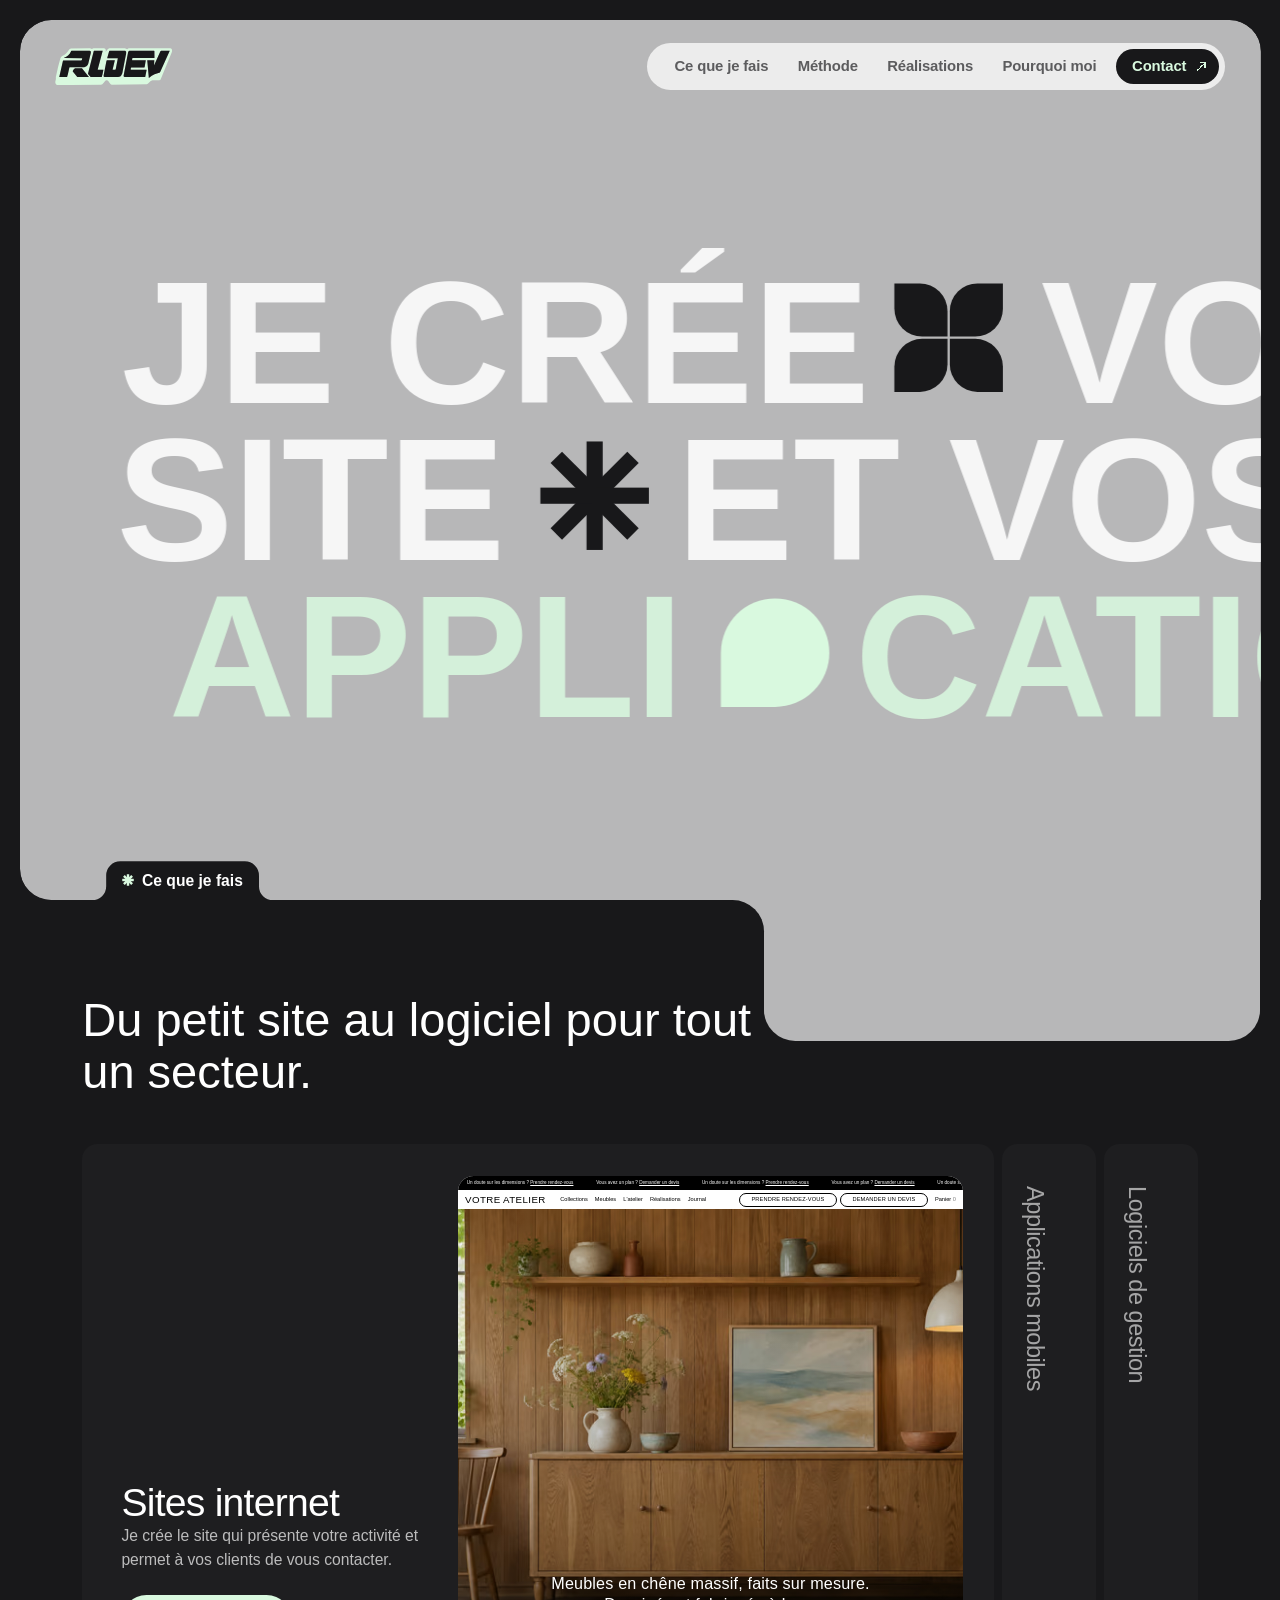
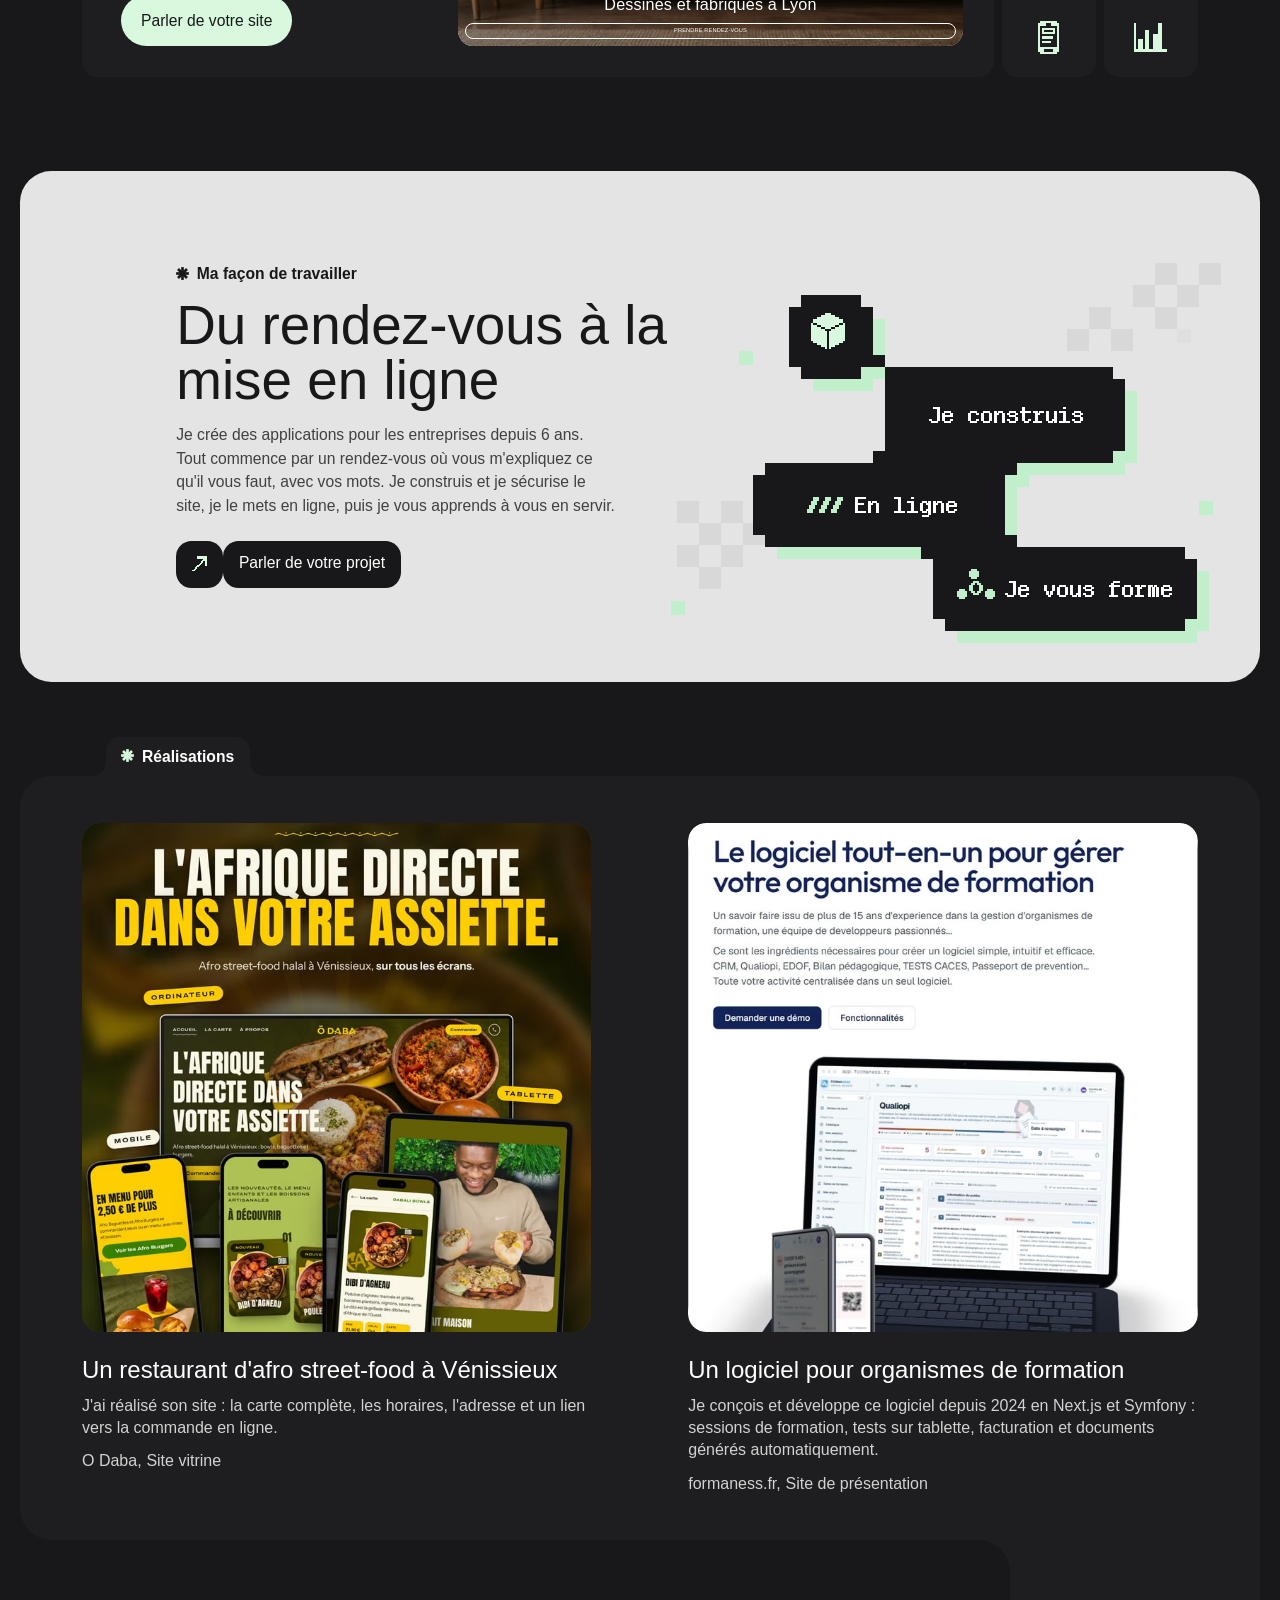
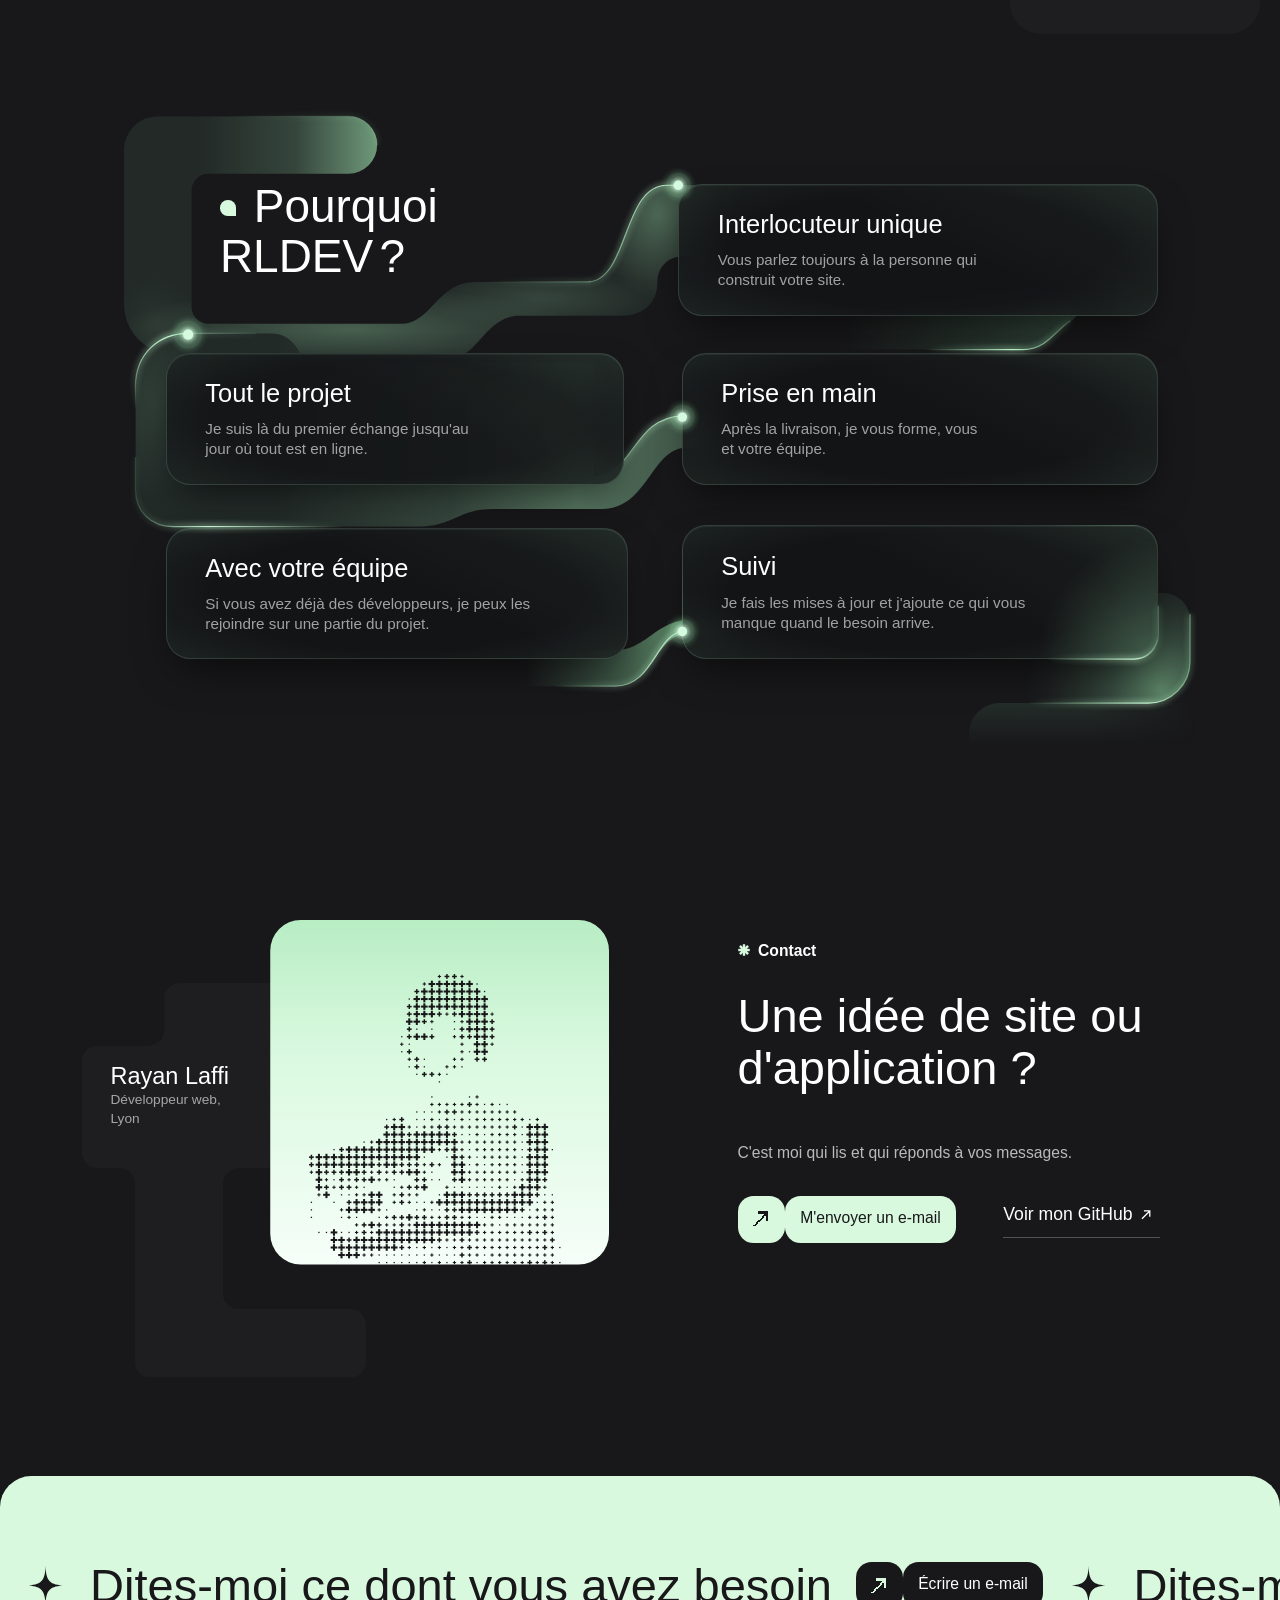
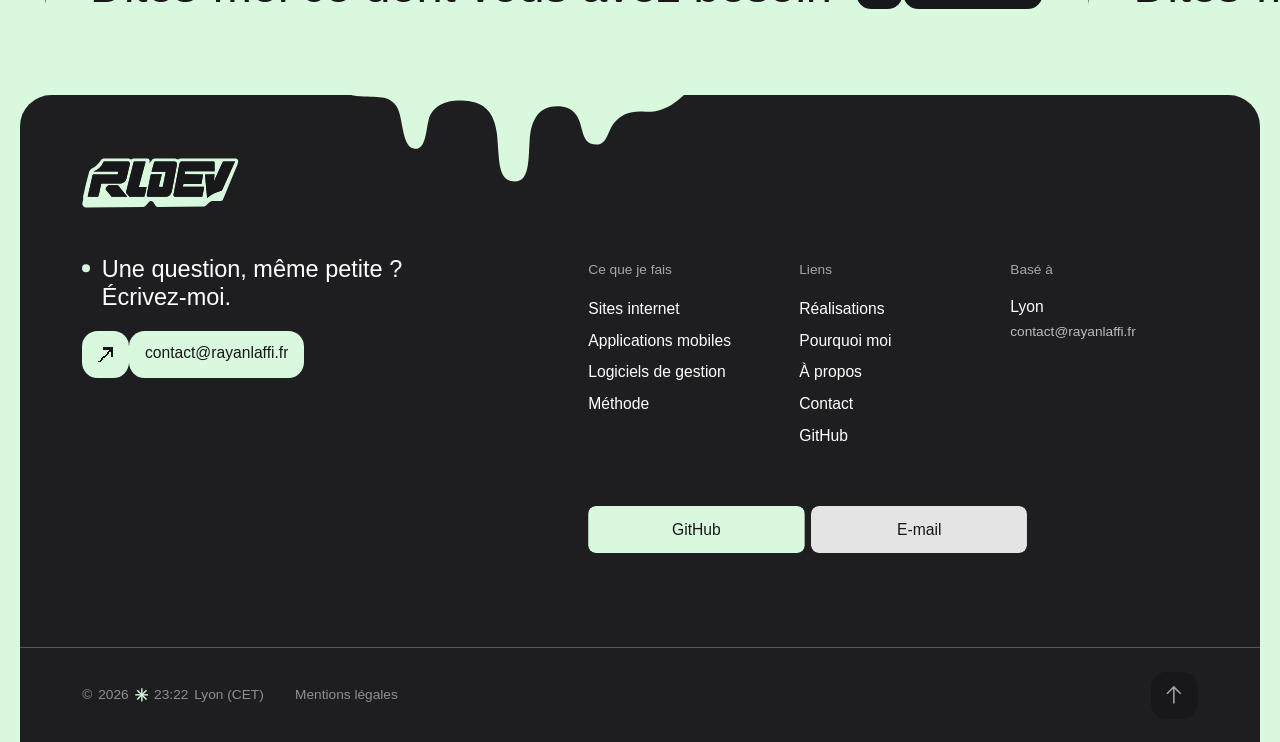
==== commit d8a7639d: "Réalisations : nouvelle image pour O Daba" ====
--- a/index.html
+++ b/index.html
@@ -1 +1 @@
-<!doctype html> <html lang="fr"><head><meta charset="utf-8"><meta http-equiv="Content-Security-Policy" content="default-src 'self'; script-src 'self'; style-src 'self' 'unsafe-inline' https://fonts.googleapis.com; font-src 'self' https://fonts.gstatic.com; img-src 'self' data:; connect-src 'self'; manifest-src 'self'; media-src 'self'; object-src 'none'; base-uri 'self'; form-action 'self' mailto:; upgrade-insecure-requests"><meta name="viewport" content="width=device-width, initial-scale=1"><title>Rayan Laffi, développeur web à Lyon | RLDEV</title><meta name="description" content="Rayan Laffi, développeur web indépendant à Lyon. Je crée des sites, des applications web et mobiles et des logiciels de gestion, puis je vous forme."><meta name="robots" content="index, follow, max-image-preview:large"><meta name="author" content="Rayan Laffi"><link rel="canonical" href="https://rayanlaffi.fr/"><meta name="theme-color" content="#18181A"><link rel="icon" href="favicon.ico" sizes="32x32"><link rel="icon" href="assets/monogramme-rl-vert.svg" type="image/svg+xml"><link rel="apple-touch-icon" href="apple-touch-icon.png"><link rel="manifest" href="site.webmanifest"><meta property="og:type" content="website"><meta property="og:locale" content="fr_FR"><meta property="og:site_name" content="RLDEV"><meta property="og:url" content="https://rayanlaffi.fr/"><meta property="og:title" content="Rayan Laffi, développeur web à Lyon | RLDEV"><meta property="og:description" content="Je crée des sites, des applications web et mobiles et des logiciels de gestion, puis je vous apprends à vous en servir."><meta property="og:image" content="https://rayanlaffi.fr/og-image.png"><meta property="og:image:type" content="image/png"><meta property="og:image:width" content="1200"><meta property="og:image:height" content="630"><meta property="og:image:alt" content="Logo RLDEV sur fond sombre, avec le texte « Rayan Laffi, développeur web indépendant à Lyon »"><meta name="twitter:card" content="summary_large_image"><meta name="twitter:title" content="Rayan Laffi, développeur web à Lyon | RLDEV"><meta name="twitter:description" content="Je crée des sites, des applications web et mobiles et des logiciels de gestion, puis je vous apprends à vous en servir."><meta name="twitter:image" content="https://rayanlaffi.fr/og-image.png"><meta name="twitter:image:alt" content="Logo RLDEV sur fond sombre, avec le texte « Rayan Laffi, développeur web indépendant à Lyon »"><script type="application/ld+json">{"@context":"https://schema.org","@graph":[{"@type":"WebSite","@id":"https://rayanlaffi.fr/#website","url":"https://rayanlaffi.fr/","name":"RLDEV","alternateName":"Rayan Laffi, développeur web à Lyon","inLanguage":"fr-FR","publisher":{"@id":"https://rayanlaffi.fr/#entreprise"}},{"@type":"ProfilePage","@id":"https://rayanlaffi.fr/#page","url":"https://rayanlaffi.fr/","name":"Rayan Laffi, développeur web à Lyon | RLDEV","description":"Rayan Laffi, développeur web indépendant à Lyon. Je crée des sites, des applications web et mobiles et des logiciels de gestion, puis je vous forme.","inLanguage":"fr-FR","dateModified":"2026-11-22","isPartOf":{"@id":"https://rayanlaffi.fr/#website"},"about":{"@id":"https://rayanlaffi.fr/#entreprise"},"mainEntity":{"@id":"https://rayanlaffi.fr/#rayan"},"primaryImageOfPage":{"@id":"https://rayanlaffi.fr/#image"},"hasPart":{"@id":"https://rayanlaffi.fr/#realisations"}},{"@type":"ImageObject","@id":"https://rayanlaffi.fr/#image","url":"https://rayanlaffi.fr/og-image.png","contentUrl":"https://rayanlaffi.fr/og-image.png","width":1200,"height":630,"caption":"Logo RLDEV, Rayan Laffi, développeur web indépendant à Lyon"},{"@type":"Person","@id":"https://rayanlaffi.fr/#rayan","name":"Rayan Laffi","givenName":"Rayan","familyName":"Laffi","jobTitle":"Développeur web indépendant","url":"https://rayanlaffi.fr/","email":"contact@rayanlaffi.fr","sameAs":["https://github.com/Rayanlaffi1"],"worksFor":{"@id":"https://rayanlaffi.fr/#entreprise"},"knowsLanguage":"fr","knowsAbout":["Création de sites internet","Applications web","Applications mobiles","Logiciels de gestion","Formation aux outils numériques"]},{"@type":"ProfessionalService","@id":"https://rayanlaffi.fr/#entreprise","name":"RLDEV","legalName":"Rayan Laffi, entrepreneur individuel","description":"Développeur web indépendant à Lyon : sites internet, applications web et mobiles, logiciels de gestion, mise en ligne et formation.","url":"https://rayanlaffi.fr/","email":"contact@rayanlaffi.fr","logo":{"@type":"ImageObject","url":"https://rayanlaffi.fr/icon-512.png","width":512,"height":512},"image":{"@id":"https://rayanlaffi.fr/#image"},"identifier":{"@type":"PropertyValue","propertyID":"SIRET","value":"95370436800026"},"founder":{"@id":"https://rayanlaffi.fr/#rayan"},"address":{"@type":"PostalAddress","addressLocality":"Vénissieux","addressRegion":"Auvergne-Rhône-Alpes","addressCountry":"FR"},"areaServed":[{"@type":"Country","name":"France","sameAs":"https://fr.wikipedia.org/wiki/France"},{"@type":"City","name":"Lyon","sameAs":"https://fr.wikipedia.org/wiki/Lyon"}],"knowsLanguage":"fr","sameAs":["https://github.com/Rayanlaffi1"],"contactPoint":{"@type":"ContactPoint","contactType":"demandes de projet","email":"contact@rayanlaffi.fr","availableLanguage":"fr"},"hasOfferCatalog":{"@type":"OfferCatalog","name":"Ce que je fais","itemListElement":[{"@type":"Offer","itemOffered":{"@type":"Service","name":"Sites internet","description":"Je crée le site qui présente votre activité et permet à vos clients de vous contacter.","provider":{"@id":"https://rayanlaffi.fr/#entreprise"}}},{"@type":"Offer","itemOffered":{"@type":"Service","name":"Applications mobiles","description":"Je développe votre application pour iPhone et pour Android.","provider":{"@id":"https://rayanlaffi.fr/#entreprise"}}},{"@type":"Offer","itemOffered":{"@type":"Service","name":"Logiciels de gestion","description":"Un outil construit autour de votre façon de travailler, pour votre entreprise ou pour toutes celles de votre métier.","provider":{"@id":"https://rayanlaffi.fr/#entreprise"}}},{"@type":"Offer","itemOffered":{"@type":"Service","name":"Mise en ligne et formation","description":"Je mets votre site en ligne, puis je vous forme, vous et votre équipe.","provider":{"@id":"https://rayanlaffi.fr/#entreprise"}}}]}},{"@type":"ItemList","@id":"https://rayanlaffi.fr/#realisations","name":"Réalisations","itemListElement":[{"@type":"ListItem","position":1,"item":{"@type":"CreativeWork","name":"O Daba, site vitrine d'un restaurant d'afro street-food à Vénissieux","creator":{"@id":"https://rayanlaffi.fr/#rayan"},"image":"https://rayanlaffi.fr/assets/projet-restaurant.jpg","inLanguage":"fr-FR"}},{"@type":"ListItem","position":2,"item":{"@type":"WebSite","name":"formaness.fr, site de présentation d'un logiciel pour organismes de formation","url":"https://www.formaness.fr/","image":"https://rayanlaffi.fr/assets/projet-formaness.jpg","inLanguage":"fr-FR"}}]}]}</script><link rel="preconnect" href="https://fonts.googleapis.com"><link rel="preconnect" href="https://fonts.gstatic.com" crossorigin><link rel="stylesheet" href="https://fonts.googleapis.com/css2?family=Caveat:wght@500&family=Commissioner:wght,FLAR@250..300,100&family=Instrument+Sans:wght@400;500;600&family=Manrope:wght@300;400;800&family=Sofia+Sans+Extra+Condensed:wght@800&display=swap"><link rel="preload" href="assets/DepartureMono-Regular.EIIMXWAB.woff2" as="font" type="font/woff2" crossorigin><link rel="stylesheet" href="assets/site.1116eca957.css"></head><body> <div class="preloader" hidden aria-hidden="true"><canvas></canvas></div> <script src="assets/debut.6d27a9efea.js"></script> <a class="skip-link" href="#main">Aller au contenu</a> <header class="nav" data-nav> <div class="nav__bar"> <a class="nav__logo" href="#accueil"> <svg class="logo-rldev" viewBox="42 204 1461 465" role="img" aria-label="RLDEV" focusable="false"><path fill="currentColor" fill-rule="evenodd" d="M46,640 L56,657 L72,665 L614,662 L631,654 L671,609 L681,604 L690,604 L704,613 L731,653 L747,660 L1184,656 L1196,650 L1228,618 L1246,608 L1257,605 L1338,605 L1349,601 L1355,595 L1492,264 L1499,239 L1498,227 L1490,214 L1477,208 L961,208 L951,211 L939,219 L911,208 L718,208 L700,216 L670,255 L674,234 L672,224 L665,214 L652,208 L520,208 L501,217 L477,208 L240,209 L226,216 L218,224 L201,248 L176,275 L160,287 L126,306 L110,327 L80,441 L53,560 L52,582 L54,587 L46,622 Z M961,240 L968,237 L1273,237 L1278,241 L1279,328 L1006,328 L1004,331 L1000,353 L1003,356 L1171,357 L1157,441 L1153,447 L990,447 L987,449 L984,463 L984,473 L1178,473 L1181,477 L1164,566 L906,566 L897,559 L895,548 L951,256 L955,246 Z M486,245 L488,263 L456,398 L448,414 L433,430 L420,438 L405,442 L224,442 L220,449 L202,532 L192,566 L95,565 L141,364 L145,359 L369,359 L377,351 L380,337 L378,330 L150,329 L182,314 L204,298 L227,272 L243,240 L248,237 L472,237 L481,240 Z M722,237 L905,237 L915,239 L925,248 L927,254 L926,274 L879,519 L865,546 L853,557 L841,563 L826,566 L656,566 L647,558 L647,543 L681,369 L686,355 L786,356 L758,473 L790,474 L797,467 L823,334 L821,332 L692,332 L693,321 L715,243 Z M1469,237 L1347,508 L1280,531 L1245,550 L1209,576 L1189,357 L1277,356 L1273,422 L1353,244 L1362,237 Z M529,237 L633,237 L635,239 L573,470 L575,474 L644,475 L632,535 L623,566 L485,566 L453,528 L453,520 L524,241 Z M264,488 L276,468 L291,457 L377,457 L464,565 L319,566 L263,497 Z"/><path class="logo-rldev__ink" d="M961,240 L968,237 L1273,237 L1278,241 L1279,328 L1006,328 L1004,331 L1000,353 L1003,356 L1171,357 L1157,441 L1153,447 L990,447 L987,449 L984,463 L984,473 L1178,473 L1181,477 L1164,566 L906,566 L897,559 L895,548 L951,256 L955,246 Z M486,245 L488,263 L456,398 L448,414 L433,430 L420,438 L405,442 L224,442 L220,449 L202,532 L192,566 L95,565 L141,364 L145,359 L369,359 L377,351 L380,337 L378,330 L150,329 L182,314 L204,298 L227,272 L243,240 L248,237 L472,237 L481,240 Z M722,237 L905,237 L915,239 L925,248 L927,254 L926,274 L879,519 L865,546 L853,557 L841,563 L826,566 L656,566 L647,558 L647,543 L681,369 L686,355 L786,356 L758,473 L790,474 L797,467 L823,334 L821,332 L692,332 L693,321 L715,243 Z M1469,237 L1347,508 L1280,531 L1245,550 L1209,576 L1189,357 L1277,356 L1273,422 L1353,244 L1362,237 Z M529,237 L633,237 L635,239 L573,470 L575,474 L644,475 L632,535 L623,566 L485,566 L453,528 L453,520 L524,241 Z M264,488 L276,468 L291,457 L377,457 L464,565 L319,566 L263,497 Z"/></svg> </a> <nav class="nav__links-wrap pmenu" aria-label="Navigation principale" data-pmenu-nav> <span class="pmenu__goutte" aria-hidden="true"></span> <ul class="pmenu__liste"> <li class="pmenu__item" data-pmenu> <button class="pmenu__lien" type="button" aria-expanded="false" aria-controls="pmenu-services" data-pmenu-cible="services">Ce que je fais</button> <div class="pmenu__tiroir" id="pmenu-services"> <ul class="pmenu__carte"> <li style="--i:0"><a class="pmenu__entree" href="#services"><span class="pmenu__forme" aria-hidden="true"><svg viewBox="0 0 100 100" focusable="false"><g fill="currentColor"><path d="M3 3H25A24 24 0 0 1 49 27V49H27A24 24 0 0 1 3 25Z"/><path transform="matrix(-1 0 0 1 100 0)" d="M3 3H25A24 24 0 0 1 49 27V49H27A24 24 0 0 1 3 25Z"/><path transform="matrix(1 0 0 -1 0 100)" d="M3 3H25A24 24 0 0 1 49 27V49H27A24 24 0 0 1 3 25Z"/><path transform="rotate(180 50 50)" d="M3 3H25A24 24 0 0 1 49 27V49H27A24 24 0 0 1 3 25Z"/></g></svg></span><span class="pmenu__texte"><span class="pmenu__nom">Sites internet</span><span class="pmenu__desc">Le site qui présente votre activité</span></span></a></li> <li style="--i:1"><a class="pmenu__entree" href="#services"><span class="pmenu__forme" aria-hidden="true"><svg viewBox="0 0 100 100" focusable="false"><path fill="currentColor" d="M66 3V34A40 40 0 0 1 97 66H66A40 40 0 0 1 34 97V66A40 40 0 0 1 3 34H34A40 40 0 0 1 66 3Z"/></svg></span><span class="pmenu__texte"><span class="pmenu__nom">Applications mobiles</span><span class="pmenu__desc">Pour iPhone et pour Android</span></span></a></li> <li style="--i:2"><a class="pmenu__entree" href="#services"><span class="pmenu__forme" aria-hidden="true"><svg viewBox="0 0 100 100" focusable="false"><g fill="currentColor"><rect x="43" y="3" width="14" height="94"/><rect x="43" y="3" width="14" height="94" transform="rotate(45 50 50)"/><rect x="43" y="3" width="14" height="94" transform="rotate(90 50 50)"/><rect x="43" y="3" width="14" height="94" transform="rotate(135 50 50)"/></g></svg></span><span class="pmenu__texte"><span class="pmenu__nom">Logiciels de gestion</span><span class="pmenu__desc">Construits autour de votre métier</span></span></a></li> </ul> </div> </li> <li class="pmenu__item"><a class="pmenu__lien" href="#vision" data-pmenu-cible="vision">Méthode</a></li> <li class="pmenu__item" data-pmenu> <button class="pmenu__lien" type="button" aria-expanded="false" aria-controls="pmenu-projets" data-pmenu-cible="projets">Réalisations</button> <div class="pmenu__tiroir" id="pmenu-projets"> <ul class="pmenu__carte"> <li style="--i:0"><a class="pmenu__entree" href="#projets"><span class="pmenu__forme pmenu__forme--projet" style="--tint:#FDCC02;--clip:var(--rg-clip-fleur)" aria-hidden="true"></span><span class="pmenu__texte"><span class="pmenu__nom">O Daba</span><span class="pmenu__desc">Site vitrine, Vénissieux</span></span></a></li> <li style="--i:1"><a class="pmenu__entree" href="#projets"><span class="pmenu__forme pmenu__forme--projet" style="--tint:#3281A9;--clip:var(--rg-clip-carre)" aria-hidden="true"></span><span class="pmenu__texte"><span class="pmenu__nom">Formaness</span><span class="pmenu__desc">Site de présentation</span></span></a></li> <li style="--i:2" hidden><a class="pmenu__entree" href="#projets"><span class="pmenu__forme pmenu__forme--projet" style="--tint:#234F1A;--clip:var(--rg-clip-etoile)" aria-hidden="true"></span><span class="pmenu__texte"><span class="pmenu__nom">Comptoir des Saveurs</span><span class="pmenu__desc">Site vitrine, Lyon</span></span></a></li> </ul> </div> </li> <li class="pmenu__item"><a class="pmenu__lien" href="#pourquoi" data-pmenu-cible="pourquoi">Pourquoi moi</a></li> <li class="pmenu__item"><a class="pmenu__contact" href="#contact" data-pmenu-cible="contact"><span>Contact</span><span class="pmenu__fleche-boite"><svg class="pmenu__fleche" viewBox="-2 -2 16 16" aria-hidden="true" focusable="false" shape-rendering="crispEdges"><g fill="currentColor"><rect x="4" y="0" width="8" height="2"/><rect x="9" y="2" width="3" height="1"/><rect x="8" y="3" width="4" height="1"/><rect x="7" y="4" width="2" height="1"/><rect x="10" y="4" width="2" height="4"/><rect x="6" y="5" width="2" height="1"/><rect x="5" y="6" width="2" height="1"/><rect x="4" y="7" width="2" height="1"/><rect x="3" y="8" width="2" height="1"/><rect x="2" y="9" width="2" height="1"/><rect x="1" y="10" width="2" height="1"/><rect x="0" y="11" width="2" height="1"/></g></svg></span></a></li> </ul> </nav> <div class="pmob" data-pmob> <button class="pmob__pilule" type="button" aria-expanded="false" aria-controls="pmob-panneau" data-pmob-ouvrir> <span class="pmob__goutte" aria-hidden="true"></span><span>Menu</span> </button> <div class="pmob__panneau" id="pmob-panneau" role="dialog" aria-modal="true" aria-label="Menu" hidden> <div class="pmob__tete"> <a class="pmob__logo" href="#accueil" aria-label="RLDEV, accueil" data-pmob-logo></a> <button class="pmob__retour" type="button" data-pmob-retour hidden><svg class="pmob__chevron" viewBox="0 0 6 10" aria-hidden="true" focusable="false" shape-rendering="crispEdges"><path fill="currentColor" d="M0 0h2v2H0zM2 2h2v2H2zM4 4h2v2H4zM2 6h2v2H2zM0 8h2v2H0z"/></svg><span data-pmob-retour-texte>Retour</span></button> <button class="pmob__fermer" type="button" data-pmob-fermer><span>Fermer</span><svg viewBox="0 0 7 7" aria-hidden="true" focusable="false" shape-rendering="crispEdges"><path fill="currentColor" d="M0 0h1v1H0zM6 0h1v1H6zM1 1h1v1H1zM5 1h1v1H5zM2 2h1v1H2zM4 2h1v1H4zM3 3h1v1H3zM2 4h1v1H2zM4 4h1v1H4zM1 5h1v1H1zM5 5h1v1H5zM0 6h1v1H0zM6 6h1v1H6z"/></svg></button> </div> <div class="pmob__vues" data-pmob-vues> <ul class="pmob__vue" data-pmob-vue="racine"> <li style="--i:0"><button class="pmob__lien" type="button" data-pmob-vers="services" data-pmenu-cible="services">Ce que je fais<svg class="pmob__chevron" viewBox="0 0 6 10" aria-hidden="true" focusable="false" shape-rendering="crispEdges"><path fill="currentColor" d="M0 0h2v2H0zM2 2h2v2H2zM4 4h2v2H4zM2 6h2v2H2zM0 8h2v2H0z"/></svg></button></li> <li style="--i:1"><a class="pmob__lien" href="#vision" data-pmenu-cible="vision">Méthode</a></li> <li style="--i:2"><button class="pmob__lien" type="button" data-pmob-vers="projets" data-pmenu-cible="projets">Réalisations<svg class="pmob__chevron" viewBox="0 0 6 10" aria-hidden="true" focusable="false" shape-rendering="crispEdges"><path fill="currentColor" d="M0 0h2v2H0zM2 2h2v2H2zM4 4h2v2H4zM2 6h2v2H2zM0 8h2v2H0z"/></svg></button></li> <li style="--i:3"><a class="pmob__lien" href="#pourquoi" data-pmenu-cible="pourquoi">Pourquoi moi</a></li> </ul> <ul class="pmob__vue" data-pmob-vue="services" aria-label="Ce que je fais" hidden> <li style="--i:0"><a class="pmenu__entree" href="#services"><span class="pmenu__forme" aria-hidden="true"><svg viewBox="0 0 100 100" focusable="false"><g fill="currentColor"><path d="M3 3H25A24 24 0 0 1 49 27V49H27A24 24 0 0 1 3 25Z"/><path transform="matrix(-1 0 0 1 100 0)" d="M3 3H25A24 24 0 0 1 49 27V49H27A24 24 0 0 1 3 25Z"/><path transform="matrix(1 0 0 -1 0 100)" d="M3 3H25A24 24 0 0 1 49 27V49H27A24 24 0 0 1 3 25Z"/><path transform="rotate(180 50 50)" d="M3 3H25A24 24 0 0 1 49 27V49H27A24 24 0 0 1 3 25Z"/></g></svg></span><span class="pmenu__texte"><span class="pmenu__nom">Sites internet</span><span class="pmenu__desc">Le site qui présente votre activité</span></span></a></li> <li style="--i:1"><a class="pmenu__entree" href="#services"><span class="pmenu__forme" aria-hidden="true"><svg viewBox="0 0 100 100" focusable="false"><path fill="currentColor" d="M66 3V34A40 40 0 0 1 97 66H66A40 40 0 0 1 34 97V66A40 40 0 0 1 3 34H34A40 40 0 0 1 66 3Z"/></svg></span><span class="pmenu__texte"><span class="pmenu__nom">Applications mobiles</span><span class="pmenu__desc">Pour iPhone et pour Android</span></span></a></li> <li style="--i:2"><a class="pmenu__entree" href="#services"><span class="pmenu__forme" aria-hidden="true"><svg viewBox="0 0 100 100" focusable="false"><g fill="currentColor"><rect x="43" y="3" width="14" height="94"/><rect x="43" y="3" width="14" height="94" transform="rotate(45 50 50)"/><rect x="43" y="3" width="14" height="94" transform="rotate(90 50 50)"/><rect x="43" y="3" width="14" height="94" transform="rotate(135 50 50)"/></g></svg></span><span class="pmenu__texte"><span class="pmenu__nom">Logiciels de gestion</span><span class="pmenu__desc">Construits autour de votre métier</span></span></a></li> </ul> <ul class="pmob__vue" data-pmob-vue="projets" aria-label="Réalisations" hidden> <li style="--i:0"><a class="pmenu__entree" href="#projets"><span class="pmenu__forme pmenu__forme--projet" style="--tint:#FDCC02;--clip:var(--rg-clip-fleur)" aria-hidden="true"></span><span class="pmenu__texte"><span class="pmenu__nom">O Daba</span><span class="pmenu__desc">Site vitrine, Vénissieux</span></span></a></li> <li style="--i:1"><a class="pmenu__entree" href="#projets"><span class="pmenu__forme pmenu__forme--projet" style="--tint:#3281A9;--clip:var(--rg-clip-carre)" aria-hidden="true"></span><span class="pmenu__texte"><span class="pmenu__nom">Formaness</span><span class="pmenu__desc">Site de présentation</span></span></a></li> <li style="--i:2" hidden><a class="pmenu__entree" href="#projets"><span class="pmenu__forme pmenu__forme--projet" style="--tint:#234F1A;--clip:var(--rg-clip-etoile)" aria-hidden="true"></span><span class="pmenu__texte"><span class="pmenu__nom">Comptoir des Saveurs</span><span class="pmenu__desc">Site vitrine, Lyon</span></span></a></li> </ul> </div> <a class="pmob__contact" href="#contact"><span>Contact</span><span class="pmenu__fleche-boite"><svg class="pmenu__fleche" viewBox="-2 -2 16 16" aria-hidden="true" focusable="false" shape-rendering="crispEdges"><g fill="currentColor"><rect x="4" y="0" width="8" height="2"/><rect x="9" y="2" width="3" height="1"/><rect x="8" y="3" width="4" height="1"/><rect x="7" y="4" width="2" height="1"/><rect x="10" y="4" width="2" height="4"/><rect x="6" y="5" width="2" height="1"/><rect x="5" y="6" width="2" height="1"/><rect x="4" y="7" width="2" height="1"/><rect x="3" y="8" width="2" height="1"/><rect x="2" y="9" width="2" height="1"/><rect x="1" y="10" width="2" height="1"/><rect x="0" y="11" width="2" height="1"/></g></svg></span></a> </div> </div> </div> </header> <main id="main"> <header class="hero" id="accueil"> <div class="nav-trigger" data-nav-trigger aria-hidden="true"></div> <div class="hero__panel hx" data-hx> <div class="hx__stage" data-hx-stage> <h1 class="hx__layer hx__layer--title" id="hx-title"> <span class="visually-hidden">Rayan Laffi, développeur web à Lyon : je crée votre site et vos applications</span> <span class="hx__row hx__row--1" aria-hidden="true"> <span class="hx__lab hx__lab--left">Sites<br>internet</span> <span class="hx__cell" data-hx-side="l"><span class="hx__word" data-hx-word>Je crée</span></span> <span class="hx__cell hx__cell--slot" data-hx-slot><span class="hx__slot" data-hx-slot-in> <svg class="px" viewBox="0 0 100 100" data-px data-state="goutte" focusable="false"> <g class="px__g px__feuilles"><g><path class="px__ink px__feuille" d="M3 3H25A24 24 0 0 1 49 27V49H27A24 24 0 0 1 3 25Z"/></g><g transform="matrix(-1 0 0 1 100 0)"><path class="px__ink px__feuille" d="M3 3H25A24 24 0 0 1 49 27V49H27A24 24 0 0 1 3 25Z"/></g><g transform="matrix(1 0 0 -1 0 100)"><path class="px__ink px__feuille" d="M3 3H25A24 24 0 0 1 49 27V49H27A24 24 0 0 1 3 25Z"/></g><g transform="rotate(180 50 50)"><path class="px__ink px__feuille" d="M3 3H25A24 24 0 0 1 49 27V49H27A24 24 0 0 1 3 25Z"/></g></g> <g class="px__g px__asterisque"><g><rect class="px__ink px__bar" x="43" y="3" width="14" height="94"/></g><g transform="rotate(45 50 50)"><rect class="px__ink px__bar" x="43" y="3" width="14" height="94"/></g><g transform="rotate(90 50 50)"><rect class="px__ink px__bar" x="43" y="3" width="14" height="94"/></g><g transform="rotate(135 50 50)"><rect class="px__ink px__bar" x="43" y="3" width="14" height="94"/></g></g> <g class="px__g px__moulin"><path class="px__ink px__moulin-forme" d="M66 3V34A40 40 0 0 1 97 66H66A40 40 0 0 1 34 97V66A40 40 0 0 1 3 34H34A40 40 0 0 1 66 3Z"/></g> <g class="px__g px__goutte"><path class="px__acc px__goutte-forme" d="M3 97V50A47 47 0 1 1 50 97Z"/></g> </svg> </span></span> <span class="hx__stack hx__stack--up"> <span class="hx__lab hx__lab--up">Applications web<br>et mobiles</span> <span class="hx__cell" data-hx-side="r"><span class="hx__word" data-hx-word>votre</span></span> </span> </span> <span class="hx__row hx__row--2" aria-hidden="true"> <span class="hx__cell" data-hx-side="l"><span class="hx__word" data-hx-word>site</span></span> <span class="hx__cell hx__cell--slot" data-hx-slot><span class="hx__slot" data-hx-slot-in> <svg class="px" viewBox="0 0 100 100" data-px data-state="feuilles" focusable="false"> <g class="px__g px__feuilles"><g><path class="px__ink px__feuille" d="M3 3H25A24 24 0 0 1 49 27V49H27A24 24 0 0 1 3 25Z"/></g><g transform="matrix(-1 0 0 1 100 0)"><path class="px__ink px__feuille" d="M3 3H25A24 24 0 0 1 49 27V49H27A24 24 0 0 1 3 25Z"/></g><g transform="matrix(1 0 0 -1 0 100)"><path class="px__ink px__feuille" d="M3 3H25A24 24 0 0 1 49 27V49H27A24 24 0 0 1 3 25Z"/></g><g transform="rotate(180 50 50)"><path class="px__ink px__feuille" d="M3 3H25A24 24 0 0 1 49 27V49H27A24 24 0 0 1 3 25Z"/></g></g> <g class="px__g px__asterisque"><g><rect class="px__ink px__bar" x="43" y="3" width="14" height="94"/></g><g transform="rotate(45 50 50)"><rect class="px__ink px__bar" x="43" y="3" width="14" height="94"/></g><g transform="rotate(90 50 50)"><rect class="px__ink px__bar" x="43" y="3" width="14" height="94"/></g><g transform="rotate(135 50 50)"><rect class="px__ink px__bar" x="43" y="3" width="14" height="94"/></g></g> <g class="px__g px__moulin"><path class="px__ink px__moulin-forme" d="M66 3V34A40 40 0 0 1 97 66H66A40 40 0 0 1 34 97V66A40 40 0 0 1 3 34H34A40 40 0 0 1 66 3Z"/></g> <g class="px__g px__goutte"><path class="px__acc px__goutte-forme" d="M3 97V50A47 47 0 1 1 50 97Z"/></g> </svg> </span></span> <span class="hx__cell" data-hx-side="r"><span class="hx__word" data-hx-word>et vos</span></span> <span class="hx__cell hx__cell--slot" data-hx-slot><span class="hx__slot" data-hx-slot-in> <svg class="px" viewBox="0 0 100 100" data-px data-state="asterisque" focusable="false"> <g class="px__g px__feuilles"><g><path class="px__ink px__feuille" d="M3 3H25A24 24 0 0 1 49 27V49H27A24 24 0 0 1 3 25Z"/></g><g transform="matrix(-1 0 0 1 100 0)"><path class="px__ink px__feuille" d="M3 3H25A24 24 0 0 1 49 27V49H27A24 24 0 0 1 3 25Z"/></g><g transform="matrix(1 0 0 -1 0 100)"><path class="px__ink px__feuille" d="M3 3H25A24 24 0 0 1 49 27V49H27A24 24 0 0 1 3 25Z"/></g><g transform="rotate(180 50 50)"><path class="px__ink px__feuille" d="M3 3H25A24 24 0 0 1 49 27V49H27A24 24 0 0 1 3 25Z"/></g></g> <g class="px__g px__asterisque"><g><rect class="px__ink px__bar" x="43" y="3" width="14" height="94"/></g><g transform="rotate(45 50 50)"><rect class="px__ink px__bar" x="43" y="3" width="14" height="94"/></g><g transform="rotate(90 50 50)"><rect class="px__ink px__bar" x="43" y="3" width="14" height="94"/></g><g transform="rotate(135 50 50)"><rect class="px__ink px__bar" x="43" y="3" width="14" height="94"/></g></g> <g class="px__g px__moulin"><path class="px__ink px__moulin-forme" d="M66 3V34A40 40 0 0 1 97 66H66A40 40 0 0 1 34 97V66A40 40 0 0 1 3 34H34A40 40 0 0 1 66 3Z"/></g> <g class="px__g px__goutte"><path class="px__acc px__goutte-forme" d="M3 97V50A47 47 0 1 1 50 97Z"/></g> </svg> </span></span> <span class="hx__cta hx__cta--row hx__cta--ghost" data-hx-cta-ghost></span> </span> <span class="hx__row hx__row--3" aria-hidden="true"> <span class="hx__lab hx__lab--left">Logiciels<br>de gestion<br>sur mesure</span> <span class="hx__cell" data-hx-side="l"><span class="hx__word" data-hx-word>appli</span></span> <span class="hx__cell hx__cell--slot" data-hx-slot><span class="hx__slot" data-hx-slot-in> <svg class="px" viewBox="0 0 100 100" data-px data-state="moulin" focusable="false"> <g class="px__g px__feuilles"><g><path class="px__ink px__feuille" d="M3 3H25A24 24 0 0 1 49 27V49H27A24 24 0 0 1 3 25Z"/></g><g transform="matrix(-1 0 0 1 100 0)"><path class="px__ink px__feuille" d="M3 3H25A24 24 0 0 1 49 27V49H27A24 24 0 0 1 3 25Z"/></g><g transform="matrix(1 0 0 -1 0 100)"><path class="px__ink px__feuille" d="M3 3H25A24 24 0 0 1 49 27V49H27A24 24 0 0 1 3 25Z"/></g><g transform="rotate(180 50 50)"><path class="px__ink px__feuille" d="M3 3H25A24 24 0 0 1 49 27V49H27A24 24 0 0 1 3 25Z"/></g></g> <g class="px__g px__asterisque"><g><rect class="px__ink px__bar" x="43" y="3" width="14" height="94"/></g><g transform="rotate(45 50 50)"><rect class="px__ink px__bar" x="43" y="3" width="14" height="94"/></g><g transform="rotate(90 50 50)"><rect class="px__ink px__bar" x="43" y="3" width="14" height="94"/></g><g transform="rotate(135 50 50)"><rect class="px__ink px__bar" x="43" y="3" width="14" height="94"/></g></g> <g class="px__g px__moulin"><path class="px__ink px__moulin-forme" d="M66 3V34A40 40 0 0 1 97 66H66A40 40 0 0 1 34 97V66A40 40 0 0 1 3 34H34A40 40 0 0 1 66 3Z"/></g> <g class="px__g px__goutte"><path class="px__acc px__goutte-forme" d="M3 97V50A47 47 0 1 1 50 97Z"/></g> </svg> </span></span> <span class="hx__stack hx__stack--down"> <span class="hx__cell" data-hx-side="r"><span class="hx__word" data-hx-word>cations</span></span> <span class="hx__lab hx__lab--down">Mise en ligne<br>et formation</span> </span> </span> </h1> <div class="hx__layer hx__layer--ui"> <p class="visually-hidden">Sites internet, applications web et mobiles, logiciels de gestion sur mesure, mise en ligne et formation.</p> <div class="hx__row hx__row--1"> <span class="hx__lab hx__lab--left" data-hx-lab="left" data-hx-side="l" aria-hidden="true">Sites<br>internet</span> <span class="hx__cell" aria-hidden="true"><span class="hx__word">Je crée</span></span> <span class="hx__cell hx__cell--slot" aria-hidden="true"></span> <span class="hx__stack hx__stack--up"> <span class="hx__lab hx__lab--up" data-hx-lab="up" data-hx-side="r" aria-hidden="true">Applications web<br>et mobiles</span> <span class="hx__cell" aria-hidden="true"><span class="hx__word">votre</span></span> </span> </div> <div class="hx__row hx__row--2"> <span class="hx__cell" aria-hidden="true"><span class="hx__word">site</span></span> <span class="hx__cell hx__cell--slot" aria-hidden="true"></span> <span class="hx__cell" aria-hidden="true"><span class="hx__word">et vos</span></span> <span class="hx__cell hx__cell--slot" aria-hidden="true"></span> <a class="hx__cta hx__cta--row" href="#contact" data-hx-cta data-hx-side="r"> <span class="hx__cta-inner"> <span class="hx__cta-text" data-hx-cta-text>Me contacter</span> <span class="hx__cta-arrow" aria-hidden="true"><svg viewBox="0 0 14 14" focusable="false"><path d="M2.5 11.5L11 3M4.5 3H11V9.5" fill="none" stroke="currentColor" stroke-width="2.4"/></svg></span> </span> <span class="hx__cta-hover" aria-hidden="true"> <span class="hx__cta-text hx__cta-dup" data-text="Me contacter"></span> <span class="hx__cta-arrow"><svg viewBox="0 0 14 14" focusable="false"><path d="M2.5 11.5L11 3M4.5 3H11V9.5" fill="none" stroke="currentColor" stroke-width="2.4"/></svg></span> </span> </a> </div> <div class="hx__row hx__row--3"> <span class="hx__lab hx__lab--left" data-hx-lab="left" data-hx-side="l" aria-hidden="true">Logiciels<br>de gestion<br>sur mesure</span> <span class="hx__cell" aria-hidden="true"><span class="hx__word">appli</span></span> <span class="hx__cell hx__cell--slot" aria-hidden="true"></span> <span class="hx__stack hx__stack--down"> <span class="hx__cell" aria-hidden="true"><span class="hx__word">cations</span></span> <span class="hx__lab hx__lab--down" data-hx-lab="down" data-hx-side="r" aria-hidden="true">Mise en ligne<br>et formation</span> </span> </div> <a class="hx__cta hx__cta--below" href="#contact" data-hx-cta-mob> <span class="hx__cta-inner"> <span class="hx__cta-text">Me contacter</span> <span class="hx__cta-arrow" aria-hidden="true"><svg viewBox="0 0 14 14" focusable="false"><path d="M2.5 11.5L11 3M4.5 3H11V9.5" fill="none" stroke="currentColor" stroke-width="2.4"/></svg></span> </span> <span class="hx__cta-hover" aria-hidden="true"> <span class="hx__cta-text hx__cta-dup" data-text="Me contacter"></span> <span class="hx__cta-arrow"><svg viewBox="0 0 14 14" focusable="false"><path d="M2.5 11.5L11 3M4.5 3H11V9.5" fill="none" stroke="currentColor" stroke-width="2.4"/></svg></span> </span> </a> </div> </div> </div> </header> <section class="services" id="services" aria-labelledby="services-title"> <div class="joint" aria-hidden="true"> <div class="joint__left"><span class="joint__corner"></span><span class="joint__left-bg"></span></div> <div class="joint__right"></div> </div> <div class="wrap"> <div class="container services__inner"> <div class="tag"><span class="subheading"><span class="subheading__dot" aria-hidden="true"></span>Ce que je fais</span></div> <h2 class="services__title" id="services-title">Du petit site au logiciel pour tout un secteur.</h2> <ul class="acc" id="acc"> <li class="acc__item" data-active="true" data-sketch="site"> <button class="acc__tab" type="button" aria-expanded="true" aria-controls="p1">Sites internet</button> <svg class="acc__icon" viewBox="0 0 54 48" aria-hidden="true"><path fill="currentColor" d="M3 6h48v3h-48zM0 9h6v3h-6zM9 9h3v3h-3zM15 9h3v3h-3zM21 9h33v3h-33zM0 12h54v3h-54zM0 15h3v3h-3zM51 15h3v3h-3zM0 18h3v3h-3zM6 18h21v3h-21zM51 18h3v3h-3zM0 21h3v3h-3zM51 21h3v3h-3zM0 24h3v3h-3zM6 24h36v3h-36zM51 24h3v3h-3zM0 27h3v3h-3zM6 27h30v3h-30zM51 27h3v3h-3zM0 30h3v3h-3zM51 30h3v3h-3zM0 33h3v3h-3zM6 33h15v3h-15zM51 33h3v3h-3zM0 36h3v3h-3zM6 36h15v3h-15zM51 36h3v3h-3zM0 39h3v3h-3zM51 39h3v3h-3zM3 42h48v3h-48z"/></svg> <div class="acc__body"><div><div class="acc__panel" id="p1"> <div class="acc__text"><h3>Sites internet</h3><p>Je crée le site qui présente votre activité et permet à vos clients de vous contacter.</p><a href="#contact">Parler de votre site</a></div> <div class="frame" data-fragment="site" role="img" aria-label="Exemple de page d'accueil d'un site de vente de meubles"></div> </div></div></div> </li> <li class="acc__item" data-active="false" data-sketch="app"> <button class="acc__tab" type="button" aria-expanded="false" aria-controls="p2">Applications mobiles</button> <svg class="acc__icon" viewBox="0 0 54 48" aria-hidden="true"><path fill="currentColor" transform="translate(12 0)" d="M3 3h24v3h-24zM0 6h12v3h-12zM18 6h12v3h-12zM0 9h3v3h-3zM27 9h3v3h-3zM0 12h3v3h-3zM6 12h18v3h-18zM27 12h3v3h-3zM0 15h3v3h-3zM6 15h3v3h-3zM21 15h3v3h-3zM27 15h3v3h-3zM0 18h3v3h-3zM6 18h18v3h-18zM27 18h3v3h-3zM0 21h3v3h-3zM27 21h3v3h-3zM0 24h3v3h-3zM6 24h15v3h-15zM27 24h3v3h-3zM0 27h3v3h-3zM27 27h3v3h-3zM0 30h3v3h-3zM6 30h12v3h-12zM27 30h3v3h-3zM0 33h3v3h-3zM27 33h3v3h-3zM0 36h3v3h-3zM27 36h3v3h-3zM0 39h30v3h-30zM0 42h9v3h-9zM21 42h9v3h-9zM3 45h24v3h-24z"/></svg> <div class="acc__body"><div><div class="acc__panel" id="p2"> <div class="acc__text"><h3>Applications mobiles</h3><p>Je développe votre application pour iPhone et pour Android.</p><a href="#contact">Parler de votre application</a></div> <div class="frame" data-fragment="app" role="img" aria-label="Exemples d'applications mobiles : commande à emporter d'une boulangerie, prise de rendez-vous chez un coiffeur et réservation de cours dans une salle de sport"></div> </div></div></div> </li> <li class="acc__item" data-active="false" data-sketch="logiciel"> <button class="acc__tab" type="button" aria-expanded="false" aria-controls="p3">Logiciels de gestion</button> <svg class="acc__icon" viewBox="0 0 54 48" aria-hidden="true"><path fill="currentColor" transform="translate(4 0)" d="M0 6h3v3h-3zM33 6h6v3h-6zM0 9h3v3h-3zM33 9h6v3h-6zM0 12h3v3h-3zM33 12h6v3h-6zM0 15h3v3h-3zM15 15h6v3h-6zM33 15h6v3h-6zM0 18h3v3h-3zM15 18h6v3h-6zM33 18h6v3h-6zM0 21h3v3h-3zM15 21h6v3h-6zM27 21h12v3h-12zM0 24h3v3h-3zM15 24h6v3h-6zM27 24h12v3h-12zM0 27h3v3h-3zM6 27h6v3h-6zM15 27h6v3h-6zM27 27h12v3h-12zM0 30h3v3h-3zM6 30h6v3h-6zM15 30h6v3h-6zM27 30h12v3h-12zM0 33h3v3h-3zM6 33h6v3h-6zM15 33h6v3h-6zM27 33h12v3h-12zM0 36h3v3h-3zM6 36h6v3h-6zM15 36h6v3h-6zM27 36h12v3h-12zM0 39h3v3h-3zM6 39h6v3h-6zM15 39h6v3h-6zM27 39h12v3h-12zM0 42h45v3h-45z"/></svg> <div class="acc__body"><div><div class="acc__panel" id="p3"> <div class="acc__text"><h3>Logiciels de gestion</h3><p>Un outil construit autour de votre façon de travailler, pour votre entreprise ou pour toutes celles de votre métier.</p><a href="#contact">Parler de votre logiciel</a></div> <div class="frame" data-fragment="logiciel" role="img" aria-label="Exemple de tableau de bord d'un logiciel de gestion pour une entreprise de plomberie : factures du mois, objectif, interventions du jour, chiffre d'affaires par jour et factures à relancer"></div> </div></div></div> </li> </ul> </div> </div> </section> <section class="vision" id="vision" aria-labelledby="vision-title"> <div class="vision__panel"> <div class="container"> <div class="vision__text"> <p class="subheading"><span class="subheading__dot subheading__dot--orange" aria-hidden="true"></span>Ma façon de travailler</p> <h2 class="vision__title" id="vision-title">Du rendez-vous à la mise en ligne</h2> <p class="vision__body">Je crée des applications pour les entreprises depuis 6 ans. Tout commence par un rendez-vous où vous m'expliquez ce qu'il vous faut, avec vos mots. Je construis et je sécurise le site, je le mets en ligne, puis je vous apprends à vous en servir.</p> <a class="btn btn--noir btn--survol-accent" data-btn href="mailto:contact@rayanlaffi.fr"> <span class="btn__icon" aria-hidden="true"><svg class="btn__cube" viewBox="-2 -2 16 16" focusable="false" shape-rendering="crispEdges"><g fill="var(--color-primary)"><rect x="4" y="0" width="8" height="1"/><rect x="4" y="1" width="8" height="1"/><rect x="9" y="2" width="3" height="1"/><rect x="8" y="3" width="4" height="1"/><rect x="7" y="4" width="2" height="1"/><rect x="10" y="4" width="2" height="1"/><rect x="6" y="5" width="2" height="1"/><rect x="10" y="5" width="2" height="1"/><rect x="5" y="6" width="2" height="1"/><rect x="10" y="6" width="2" height="1"/><rect x="4" y="7" width="2" height="1"/><rect x="10" y="7" width="2" height="1"/><rect x="3" y="8" width="2" height="1"/><rect x="2" y="9" width="2" height="1"/><rect x="1" y="10" width="2" height="1"/><rect x="0" y="11" width="2" height="1"/></g></svg></span> <span class="btn__label"><span class="btn__mask"><span class="btn__text" data-btn-text>Parler de votre projet</span></span></span> <span class="btn__icon-hover" aria-hidden="true"><svg class="btn__cube" viewBox="71 27 17 18" focusable="false" shape-rendering="crispEdges"><g fill="var(--color-primary)"><rect x="71" y="32" width="1" height="1"/><rect x="71" y="33" width="3" height="1"/><rect x="71" y="34" width="5" height="1"/><rect x="71" y="35" width="7" height="1"/><rect x="71" y="36" width="8" height="1"/><rect x="71" y="37" width="8" height="1"/><rect x="71" y="38" width="8" height="1"/><rect x="71" y="39" width="8" height="1"/><rect x="71" y="40" width="8" height="1"/><rect x="72" y="41" width="7" height="1"/><rect x="74" y="42" width="5" height="1"/><rect x="76" y="43" width="3" height="1"/><rect x="78" y="44" width="1" height="1"/><rect x="87" y="32" width="1" height="1"/><rect x="85" y="33" width="3" height="1"/><rect x="83" y="34" width="5" height="1"/><rect x="81" y="35" width="7" height="1"/><rect x="80" y="36" width="8" height="1"/><rect x="80" y="37" width="8" height="1"/><rect x="80" y="38" width="8" height="1"/><rect x="80" y="39" width="8" height="1"/><rect x="80" y="40" width="8" height="1"/><rect x="80" y="41" width="7" height="1"/><rect x="80" y="42" width="5" height="1"/><rect x="80" y="43" width="3" height="1"/><rect x="80" y="44" width="1" height="1"/><rect x="78" y="27" width="3" height="1"/><rect x="76" y="28" width="7" height="1"/><rect x="74" y="29" width="11" height="1"/><rect x="72" y="30" width="15" height="1"/><rect x="72" y="31" width="15" height="1"/><rect x="74" y="32" width="11" height="1"/><rect x="76" y="33" width="7" height="1"/><rect x="78" y="34" width="3" height="1"/></g></svg></span> </a> </div> </div> <svg class="tools" data-tools viewBox="0 0 276 192" role="img" aria-label="Les étapes empilées comme des blocs : je construis votre site, je le mets en ligne, puis je vous forme à son utilisation" focusable="false"> <g class="tools__checks" data-tools-checks><rect x="243" y="2" width="11" height="11"/><rect x="265" y="2" width="11" height="11"/><rect x="232" y="13" width="11" height="11"/><rect x="254" y="13" width="11" height="11"/><rect x="210" y="24" width="11" height="11"/><rect x="243" y="24" width="11" height="11"/><rect x="199" y="35" width="11" height="11"/><rect x="221" y="35" width="11" height="11"/><rect class="tools__check--faint" x="254" y="35" width="7" height="7"/><rect x="4" y="121" width="11" height="11"/><rect x="26" y="121" width="11" height="11"/><rect x="15" y="132" width="11" height="11"/><rect x="37" y="132" width="11" height="11"/><rect x="4" y="143" width="11" height="11"/><rect x="26" y="143" width="11" height="11"/><rect x="15" y="154" width="11" height="11"/></g> <g class="tools__dots" data-tools-dots><rect x="35" y="46" width="7" height="7"/><rect x="265" y="121" width="7" height="7"/><rect x="1" y="171" width="7" height="7"/></g> <g class="tools__shadows"> <g data-tools-shadow transform="translate(6 6)"><rect x="66" y="18" width="30" height="6"/><rect x="60" y="24" width="42" height="6"/><rect x="60" y="30" width="42" height="6"/><rect x="60" y="36" width="42" height="6"/><rect x="60" y="42" width="42" height="6"/><rect x="60" y="48" width="48" height="6"/><rect x="66" y="54" width="30" height="6"/></g> <g data-tools-shadow transform="translate(6 6)"><rect x="108" y="54" width="114" height="6"/><rect x="108" y="60" width="120" height="6"/><rect x="108" y="66" width="120" height="6"/><rect x="108" y="72" width="120" height="6"/><rect x="108" y="78" width="120" height="6"/><rect x="108" y="84" width="120" height="6"/><rect x="108" y="90" width="120" height="6"/><rect x="102" y="96" width="120" height="6"/></g> <g data-tools-shadow transform="translate(6 6)"><rect x="48" y="102" width="126" height="6"/><rect x="42" y="108" width="126" height="6"/><rect x="42" y="114" width="126" height="6"/><rect x="42" y="120" width="126" height="6"/><rect x="42" y="126" width="126" height="6"/><rect x="42" y="132" width="126" height="6"/><rect x="48" y="138" width="126" height="6"/></g> <g data-tools-shadow transform="translate(6 6)"><rect x="126" y="144" width="132" height="6"/><rect x="132" y="150" width="132" height="6"/><rect x="132" y="156" width="132" height="6"/><rect x="132" y="162" width="132" height="6"/><rect x="132" y="168" width="132" height="6"/><rect x="132" y="174" width="132" height="6"/><rect x="138" y="180" width="120" height="6"/></g> </g> <g class="tools__blocks"> <g data-tools-block><rect x="66" y="54" width="30" height="6"/><rect x="60" y="48" width="48" height="6"/><rect x="60" y="42" width="42" height="6"/><rect x="60" y="36" width="42" height="6"/><rect x="60" y="30" width="42" height="6"/><rect x="60" y="24" width="42" height="6"/><rect x="66" y="18" width="30" height="6"/></g> <g data-tools-block><rect x="102" y="96" width="120" height="6"/><rect x="108" y="90" width="120" height="6"/><rect x="108" y="84" width="120" height="6"/><rect x="108" y="78" width="120" height="6"/><rect x="108" y="72" width="120" height="6"/><rect x="108" y="66" width="120" height="6"/><rect x="108" y="60" width="120" height="6"/><rect x="108" y="54" width="114" height="6"/></g> <g data-tools-block><rect x="48" y="138" width="126" height="6"/><rect x="42" y="132" width="126" height="6"/><rect x="42" y="126" width="126" height="6"/><rect x="42" y="120" width="126" height="6"/><rect x="42" y="114" width="126" height="6"/><rect x="42" y="108" width="126" height="6"/><rect x="48" y="102" width="126" height="6"/></g> <g data-tools-block><rect x="138" y="180" width="120" height="6"/><rect x="132" y="174" width="132" height="6"/><rect x="132" y="168" width="132" height="6"/><rect x="132" y="162" width="132" height="6"/><rect x="132" y="156" width="132" height="6"/><rect x="132" y="150" width="132" height="6"/><rect x="126" y="144" width="132" height="6"/></g> </g> <g class="tools__icons"> <g class="tools__cube" data-tools-icon><g data-tools-face><rect x="71" y="32" width="1" height="1"/><rect x="71" y="33" width="3" height="1"/><rect x="71" y="34" width="5" height="1"/><rect x="71" y="35" width="7" height="1"/><rect x="71" y="36" width="8" height="1"/><rect x="71" y="37" width="8" height="1"/><rect x="71" y="38" width="8" height="1"/><rect x="71" y="39" width="8" height="1"/><rect x="71" y="40" width="8" height="1"/><rect x="72" y="41" width="7" height="1"/><rect x="74" y="42" width="5" height="1"/><rect x="76" y="43" width="3" height="1"/><rect x="78" y="44" width="1" height="1"/></g><g data-tools-face><rect x="87" y="32" width="1" height="1"/><rect x="85" y="33" width="3" height="1"/><rect x="83" y="34" width="5" height="1"/><rect x="81" y="35" width="7" height="1"/><rect x="80" y="36" width="8" height="1"/><rect x="80" y="37" width="8" height="1"/><rect x="80" y="38" width="8" height="1"/><rect x="80" y="39" width="8" height="1"/><rect x="80" y="40" width="8" height="1"/><rect x="80" y="41" width="7" height="1"/><rect x="80" y="42" width="5" height="1"/><rect x="80" y="43" width="3" height="1"/><rect x="80" y="44" width="1" height="1"/></g><g data-tools-face><rect x="78" y="27" width="3" height="1"/><rect x="76" y="28" width="7" height="1"/><rect x="74" y="29" width="11" height="1"/><rect x="72" y="30" width="15" height="1"/><rect x="72" y="31" width="15" height="1"/><rect x="74" y="32" width="11" height="1"/><rect x="76" y="33" width="7" height="1"/><rect x="78" y="34" width="3" height="1"/></g></g> <g class="tools__glyph" data-tools-icon><rect x="72" y="119" width="3" height="1"/><rect x="78" y="119" width="3" height="1"/><rect x="84" y="119" width="3" height="1"/><rect x="72" y="120" width="3" height="1"/><rect x="78" y="120" width="3" height="1"/><rect x="84" y="120" width="3" height="1"/><rect x="71" y="121" width="3" height="1"/><rect x="77" y="121" width="3" height="1"/><rect x="83" y="121" width="3" height="1"/><rect x="71" y="122" width="3" height="1"/><rect x="77" y="122" width="3" height="1"/><rect x="83" y="122" width="3" height="1"/><rect x="70" y="123" width="3" height="1"/><rect x="76" y="123" width="3" height="1"/><rect x="82" y="123" width="3" height="1"/><rect x="70" y="124" width="3" height="1"/><rect x="76" y="124" width="3" height="1"/><rect x="82" y="124" width="3" height="1"/><rect x="69" y="125" width="3" height="1"/><rect x="75" y="125" width="3" height="1"/><rect x="81" y="125" width="3" height="1"/><rect x="69" y="126" width="3" height="1"/><rect x="75" y="126" width="3" height="1"/><rect x="81" y="126" width="3" height="1"/></g> <g class="tools__glyph" data-tools-icon><rect x="151" y="155" width="3" height="1"/><rect x="150" y="156" width="5" height="1"/><rect x="150" y="157" width="5" height="1"/><rect x="150" y="158" width="5" height="1"/><rect x="151" y="159" width="3" height="1"/><rect x="152" y="161" width="3" height="1"/><rect x="151" y="162" width="2" height="1"/><rect x="154" y="162" width="2" height="1"/><rect x="150" y="163" width="2" height="1"/><rect x="155" y="163" width="2" height="1"/><rect x="150" y="164" width="2" height="1"/><rect x="155" y="164" width="2" height="1"/><rect x="145" y="165" width="3" height="1"/><rect x="150" y="165" width="2" height="1"/><rect x="155" y="165" width="2" height="1"/><rect x="159" y="165" width="3" height="1"/><rect x="144" y="166" width="5" height="1"/><rect x="151" y="166" width="2" height="1"/><rect x="154" y="166" width="2" height="1"/><rect x="158" y="166" width="5" height="1"/><rect x="144" y="167" width="5" height="1"/><rect x="152" y="167" width="3" height="1"/><rect x="158" y="167" width="5" height="1"/><rect x="144" y="168" width="5" height="1"/><rect x="158" y="168" width="5" height="1"/><rect x="145" y="169" width="3" height="1"/><rect x="159" y="169" width="3" height="1"/></g> </g> <g class="tools__labels"> <text class="tools__label" data-tools-label x="129" y="82">Je construis</text> <text class="tools__label" data-tools-label x="92" y="127">En ligne</text> <text class="tools__label" data-tools-label x="167" y="169">Je vous forme</text> </g> </svg> </div> </section> <section class="projects" id="projets" aria-labelledby="projects-title"> <div class="projects__panel"> <div class="tag tag--projects"><span class="subheading"><span class="subheading__dot" aria-hidden="true"></span>Réalisations</span></div> <h2 class="visually-hidden" id="projects-title">Réalisations</h2> <div class="rg-tint" aria-hidden="true"></div> <div class="rg" data-rg> <div class="rg__inner"> <ul class="rg__list" data-rg-list> <li class="rg__item" data-rg-work data-tint="#FDCC02" data-shape="fleur"> <a class="rg__link" href="#projets" data-cursor-text="O Daba"> <span class="rg__thumb"><span class="rg__media"> <picture><source type="image/avif" srcset="assets/projet-restaurant-480.73d4259327.avif 480w, assets/projet-restaurant-720.fba4399a83.avif 720w, assets/projet-restaurant-1080.ff4ecebf36.avif 1080w" sizes="(max-width: 767px) 85vw, (max-width: 1500px) 40vw, 600px"><source type="image/webp" srcset="assets/projet-restaurant-480.6615dc3ba9.webp 480w, assets/projet-restaurant-720.6f44621fed.webp 720w, assets/projet-restaurant-1080.c238efd42c.webp 1080w" sizes="(max-width: 767px) 85vw, (max-width: 1500px) 40vw, 600px"><img src="assets/projet-restaurant.jpg" width="1080" height="1440" alt="Page d'accueil du site O Daba sur téléphone : « L'Afrique directe dans votre assiette »" loading="lazy" decoding="async" class="rg__img rg__img--odaba"></picture> </span></span> <h3 class="rg__title">Un restaurant d'afro <span class="rg__nobr">street-food</span> à Vénissieux</h3> <p class="rg__desc">J'ai réalisé son site : la carte complète, les horaires, l'adresse et un lien vers la commande en ligne.</p> <p class="rg__tags"><span>O Daba</span> <span>Site vitrine</span></p> </a> </li> <li class="rg__item" data-rg-work data-tint="#3281A9" data-shape="carre" data-cursor-tone="noir"> <a class="rg__link" href="https://www.formaness.fr/" target="_blank" rel="noopener" data-cursor-text="Formaness"> <span class="rg__thumb"><span class="rg__media"> <picture><source type="image/avif" srcset="assets/projet-formaness-480.a1d1936402.avif 480w, assets/projet-formaness-720.4659768221.avif 720w, assets/projet-formaness-1080.e746df449a.avif 1080w" sizes="(max-width: 767px) 85vw, (max-width: 1500px) 40vw, 600px"><source type="image/webp" srcset="assets/projet-formaness-480.009f8904db.webp 480w, assets/projet-formaness-720.c623260f06.webp 720w, assets/projet-formaness-1080.64e3283b1f.webp 1080w" sizes="(max-width: 767px) 85vw, (max-width: 1500px) 40vw, 600px"><img src="assets/projet-formaness.jpg" width="1080" height="1440" alt="Page d'accueil du site formaness.fr sur tablette" loading="lazy" decoding="async" class="rg__img rg__img--formaness"></picture> </span></span> <h3 class="rg__title">Un logiciel pour organismes de formation</h3> <p class="rg__desc">Je conçois et développe ce logiciel depuis 2024 en Next.js et Symfony : sessions de formation, tests sur tablette, facturation et documents générés automatiquement.</p> <p class="rg__tags"><span>formaness.fr</span> <span>Site de présentation</span></p> <span class="visually-hidden">(s'ouvre dans un nouvel onglet)</span> </a> </li> <li class="rg__item" data-rg-work data-tint="#234F1A" data-shape="etoile" hidden> <a class="rg__link" href="#projets" data-cursor-text="Comptoir"> <span class="rg__thumb"><span class="rg__media"> <picture><source type="image/avif" srcset="assets/projet-comptoir-480.5875c8d383.avif 480w, assets/projet-comptoir-720.24a27c3249.avif 720w, assets/projet-comptoir-1080.73fcf54db0.avif 1080w" sizes="(max-width: 767px) 85vw, (max-width: 1500px) 40vw, 600px"><source type="image/webp" srcset="assets/projet-comptoir-480.5231355643.webp 480w, assets/projet-comptoir-720.bceda20942.webp 720w, assets/projet-comptoir-1080.7711fd9cad.webp 1080w" sizes="(max-width: 767px) 85vw, (max-width: 1500px) 40vw, 600px"><img src="assets/projet-comptoir.jpg" width="1080" height="1440" alt="Page d'accueil du site Comptoir des Saveurs sur téléphone : « Votre bowl, vos saveurs. »" loading="lazy" decoding="async" class="rg__img rg__img--comptoir"></picture> </span></span> <h3 class="rg__title">Un comptoir de bowls à composer à Lyon</h3> <p class="rg__desc">Une maquette d'étude que j'ai dessinée pour un comptoir de bowls salés et sucrés, à composer soi-même.</p> <p class="rg__tags"><span>Comptoir des Saveurs</span> <span>Site vitrine</span></p> </a> </li> </ul> </div> </div> </div> <div class="joint joint--projects" aria-hidden="true"> <div class="joint__left"><span class="joint__corner"></span><span class="joint__left-bg"></span></div> <div class="joint__right"></div> </div> </section> <section class="why" id="pourquoi" aria-labelledby="why-title"> <div class="container"> <div class="why__grid"> <svg class="why__decor why__decor--fond" viewBox="43 25 1650 940" preserveAspectRatio="none" aria-hidden="true" focusable="false"> <defs> <clipPath id="why-c-a"><path d="M437 55A42.5 42.5 0 0 1 437 140H230A25 25 0 0 0 205 165V337A25 25 0 0 0 230 362H515C560 362 568 300 625 300H790C852 300 842 157 908 157H980V262H935C905 262 894 282 894 302C894 332 872 350 842 350H690C640 350 628 412 590 412H205C150 412 105 385 105 330V105A50 50 0 0 1 155 55Z"/></clipPath> <clipPath id="why-c-b"><path d="M200 376H320C350 376 362 395 372 420H800V588C858 588 858 500 935 498H990V545H938C885 545 880 636 812 636H650C600 636 592 662 540 662H178C145 662 122 640 122 607V455C122 405 158 376 200 376Z"/></clipPath> <linearGradient id="why-g-onglet" gradientUnits="userSpaceOnUse" x1="215" y1="0" x2="478" y2="0"> <stop offset="0" stop-color="#7bab87" stop-opacity="0"/><stop offset=".55" stop-color="#7bab87" stop-opacity=".22"/><stop offset="1" stop-color="#7bab87" stop-opacity=".85"/> </linearGradient> <radialGradient id="why-g-tache" cx=".5" cy=".5" r=".5"> <stop offset="0" stop-color="#7bab87" stop-opacity="1"/><stop offset="1" stop-color="#7bab87" stop-opacity="0"/> </radialGradient> <linearGradient id="why-g-b" gradientUnits="userSpaceOnUse" x1="330" y1="0" x2="900" y2="0"> <stop offset="0" stop-color="#7bab87" stop-opacity="0"/><stop offset=".45" stop-color="#7bab87" stop-opacity=".22"/><stop offset=".78" stop-color="#7bab87" stop-opacity=".6"/><stop offset="1" stop-color="#7bab87" stop-opacity=".4"/> </linearGradient> <linearGradient id="why-g-d" gradientUnits="userSpaceOnUse" x1="700" y1="0" x2="935" y2="0"> <stop offset="0" stop-color="#3f5a48" stop-opacity="0"/><stop offset=".45" stop-color="#3f5a48" stop-opacity=".75"/><stop offset="1" stop-color="#5f8c6b"/> </linearGradient> <radialGradient id="why-g-e" gradientUnits="userSpaceOnUse" cx="1640" cy="905" r="200"> <stop offset="0" stop-color="#5a8164"/><stop offset=".35" stop-color="#3a5143" stop-opacity=".9"/><stop offset="1" stop-color="#26302c" stop-opacity="0"/> </radialGradient> <linearGradient id="why-g-bas-h" gradientUnits="userSpaceOnUse" x1="1355" y1="0" x2="1690" y2="0"><stop offset="0" stop-color="#fff"/><stop offset=".55" stop-color="#fff"/><stop offset="1" stop-color="#fff" stop-opacity="0"/></linearGradient> <linearGradient id="why-g-sous" gradientUnits="userSpaceOnUse" x1="1170" y1="0" x2="1500" y2="0"> <stop offset="0" stop-color="#26332c" stop-opacity="0"/><stop offset=".6" stop-color="#26332c" stop-opacity=".9"/><stop offset="1" stop-color="#2e4136"/> </linearGradient> <linearGradient id="why-g-bas" gradientUnits="userSpaceOnUse" x1="0" y1="923" x2="0" y2="985"> <stop offset="0" stop-color="#26302c" stop-opacity=".9"/><stop offset="1" stop-color="#26302c" stop-opacity="0"/> </linearGradient> </defs> <g clip-path="url(#why-c-a)"> <rect x="100" y="50" width="900" height="370" fill="#222927"/> <rect x="100" y="50" width="390" height="95" fill="url(#why-g-onglet)"/> <ellipse cx="440" cy="370" rx="340" ry="62" fill="url(#why-g-tache)" opacity=".42"/> <ellipse cx="720" cy="325" rx="170" ry="45" fill="url(#why-g-tache)" opacity=".22"/> <ellipse cx="895" cy="200" rx="95" ry="125" fill="url(#why-g-tache)" opacity=".48"/> <ellipse cx="150" cy="360" rx="60" ry="70" fill="url(#why-g-tache)" opacity=".08"/> </g> <g clip-path="url(#why-c-b)"> <rect x="115" y="370" width="880" height="300" fill="#232b29"/> <rect x="115" y="370" width="880" height="300" fill="url(#why-g-b)"/> <ellipse cx="150" cy="480" rx="80" ry="140" fill="url(#why-g-tache)" opacity=".16"/> </g> <path d="M700 845H830C875 845 890 805 935 800H990V822H935C892 822 888 898 832 898H700Z" fill="url(#why-g-d)"/> <path d="M1380 760H1642A40 40 0 0 1 1682 800V861A62 62 0 0 1 1620 923H1380Z" fill="url(#why-g-e)"/> <mask id="why-m-bas" maskUnits="userSpaceOnUse" x="1340" y="900" width="360" height="100"><rect x="1340" y="900" width="360" height="100" fill="url(#why-g-bas-h)"/></mask> <path d="M1400 923A45 45 0 0 0 1355 968V990H1693V923Z" fill="url(#why-g-bas)" mask="url(#why-m-bas)"/> <g class="why__lueurs" filter="url(#why-f-lueur)" fill="none" stroke-linecap="round" stroke-width="1.8"><path pathLength="1" d="M800 588C858 588 858 500 931 498" stroke="url(#why-l3)"/></g> <path d="M1150 330H1500C1525 330 1522 348 1505 358C1482 372 1470 400 1435 400H1150Z" fill="url(#why-g-sous)"/> </svg> <svg class="why__decor why__decor--lueurs" viewBox="43 25 1650 940" preserveAspectRatio="none" aria-hidden="true" focusable="false"> <defs> <filter id="why-f-lueur" x="-20%" y="-20%" width="140%" height="140%"> <feGaussianBlur stdDeviation="5" result="flou"/> <feMerge><feMergeNode in="flou"/><feMergeNode in="flou"/><feMergeNode in="SourceGraphic"/></feMerge> </filter> <linearGradient id="why-l1" gradientUnits="userSpaceOnUse" x1="640" y1="0" x2="925" y2="0"><stop offset="0" stop-color="#a6e6b6" stop-opacity="0"/><stop offset=".5" stop-color="#a6e6b6" stop-opacity=".35"/><stop offset="1" stop-color="#c6f6d2"/></linearGradient> <linearGradient id="why-l2" gradientUnits="userSpaceOnUse" x1="0" y1="490" x2="0" y2="376"><stop offset="0" stop-color="#a6e6b6" stop-opacity="0"/><stop offset="1" stop-color="#c6f6d2"/></linearGradient> <linearGradient id="why-l2b" gradientUnits="userSpaceOnUse" x1="200" y1="0" x2="330" y2="0"><stop offset="0" stop-color="#c6f6d2"/><stop offset="1" stop-color="#a6e6b6" stop-opacity="0"/></linearGradient> <linearGradient id="why-l3" gradientUnits="userSpaceOnUse" x1="790" y1="0" x2="935" y2="0"><stop offset="0" stop-color="#a6e6b6" stop-opacity=".2"/><stop offset="1" stop-color="#c6f6d2"/></linearGradient> <linearGradient id="why-l4" gradientUnits="userSpaceOnUse" x1="122" y1="0" x2="430" y2="0"><stop offset="0" stop-color="#a6e6b6" stop-opacity=".15"/><stop offset=".35" stop-color="#c6f6d2"/><stop offset="1" stop-color="#a6e6b6" stop-opacity="0"/></linearGradient> <linearGradient id="why-l5" gradientUnits="userSpaceOnUse" x1="740" y1="0" x2="935" y2="0"><stop offset="0" stop-color="#a6e6b6" stop-opacity="0"/><stop offset="1" stop-color="#c6f6d2"/></linearGradient> <linearGradient id="why-l6" gradientUnits="userSpaceOnUse" x1="1440" y1="0" x2="1682" y2="0"><stop offset="0" stop-color="#a6e6b6" stop-opacity="0"/><stop offset=".75" stop-color="#c6f6d2"/><stop offset="1" stop-color="#a6e6b6" stop-opacity=".5"/></linearGradient> <linearGradient id="why-l7" gradientUnits="userSpaceOnUse" x1="1470" y1="0" x2="1635" y2="0"><stop offset="0" stop-color="#a6e6b6" stop-opacity="0"/><stop offset=".8" stop-color="#c6f6d2"/><stop offset="1" stop-color="#a6e6b6" stop-opacity=".3"/></linearGradient> <linearGradient id="why-l8" gradientUnits="userSpaceOnUse" x1="1290" y1="0" x2="1505" y2="0"><stop offset="0" stop-color="#a6e6b6" stop-opacity="0"/><stop offset=".6" stop-color="#b6efc4"/><stop offset="1" stop-color="#a6e6b6" stop-opacity=".2"/></linearGradient> <linearGradient id="why-l9" gradientUnits="userSpaceOnUse" x1="700" y1="0" x2="845" y2="0"><stop offset="0" stop-color="#a6e6b6" stop-opacity="0"/><stop offset="1" stop-color="#a6e6b6" stop-opacity=".45"/></linearGradient> <linearGradient id="why-l10" gradientUnits="userSpaceOnUse" x1="260" y1="0" x2="480" y2="0"><stop offset="0" stop-color="#a6e6b6" stop-opacity="0"/><stop offset="1" stop-color="#a6e6b6" stop-opacity=".4"/></linearGradient> </defs> <g class="why__lueurs" filter="url(#why-f-lueur)" fill="none" stroke-linecap="round" stroke-width="1.8"> <path pathLength="1" d="M640 300H790C852 300 842 157 908 157H925" stroke="url(#why-l1)"/> <path pathLength="1" d="M122 490V455C122 405 158 376 200 376" stroke="url(#why-l2)"/> <path pathLength="1" d="M200 376H300" stroke="url(#why-l2b)" stroke-width="1.2" opacity=".55"/> <path pathLength="1" d="M122 560V607C122 640 145 662 178 662H430" stroke="url(#why-l4)"/> <path pathLength="1" d="M740 898H832C888 898 892 822 931 817" stroke="url(#why-l5)"/> <path pathLength="1" d="M1682 792V861A62 62 0 0 1 1620 923H1440" stroke="url(#why-l6)"/> <path pathLength="1" d="M1635 780V822A36 36 0 0 1 1599 858H1470" stroke="url(#why-l7)"/> <path pathLength="1" d="M1290 400H1435C1470 400 1482 372 1505 358" stroke="url(#why-l8)"/> <path pathLength="1" d="M260 55H437A42.5 42.5 0 0 1 479.5 97" stroke="url(#why-l10)" stroke-width="1.2"/> </g> <g class="why__halos" fill="#8fd6a2" opacity=".28" filter="url(#why-f-lueur)"><circle cx="925" cy="157" r="18"/><circle cx="200" cy="378" r="20"/><circle cx="931" cy="500" r="18"/><circle cx="931" cy="817" r="18"/></g> <g class="why__points" filter="url(#why-f-lueur)" fill="#d4fbe0"> <circle cx="925" cy="157" r="7"/><circle cx="200" cy="378" r="7.5"/><circle cx="931" cy="500" r="7"/><circle cx="931" cy="817" r="7"/> </g> </svg> <div class="why__heading"> <h2 class="why__title" id="why-title"><span class="why__dot" aria-hidden="true"></span> Pourquoi<br class="why__br"> RLDEV&#8239;<span class="why__qmark">?</span></h2> </div> <article class="why__card why__card--a"><h3 class="why__card-title">Interlocuteur unique</h3><p class="why__card-text">Vous parlez toujours à la personne qui<br class="why__cut"> construit votre site.</p></article> <article class="why__card why__card--b"><h3 class="why__card-title">Tout le projet</h3><p class="why__card-text">Je suis là du premier échange jusqu'au<br class="why__cut"> jour où tout est en ligne.</p></article> <article class="why__card why__card--c"><h3 class="why__card-title">Prise en main</h3><p class="why__card-text">Après la livraison, je vous forme, vous<br class="why__cut"> et votre équipe.</p></article> <article class="why__card why__card--d"><h3 class="why__card-title">Avec votre équipe</h3><p class="why__card-text">Si vous avez déjà des développeurs, je peux les<br class="why__cut"> rejoindre sur une partie du projet.</p></article> <article class="why__card why__card--e"><h3 class="why__card-title">Suivi</h3><p class="why__card-text">Je fais les mises à jour et j'ajoute ce qui vous<br class="why__cut"> manque quand le besoin arrive.</p></article> </div> </div> </section> <section class="contact" id="contact" aria-labelledby="contact-title"> <div class="wrap"> <div class="container"> <div class="contact__row"> <div class="contact__person"> <div class="contact__shape-wrap"> <svg class="contact__shape" viewBox="0 0 450 403" aria-hidden="true" focusable="false"><path fill="currentColor" d="M70 0H274A16 16 0 0 1 290 16V54A16 16 0 0 1 274 70H160A16 16 0 0 0 144 86V198A16 16 0 0 0 160 214H250V403H100A16 16 0 0 1 84 387V355A16 16 0 0 0 68 339H16A16 16 0 0 1 0 323V230A16 16 0 0 1 16 214H38A16 16 0 0 0 54 198V16A16 16 0 0 1 70 0Z"/></svg> <div class="contact__name"> <p class="contact__person-name">Rayan Laffi</p> <p class="contact__person-role">Développeur web, Lyon</p> </div> </div> <div class="contact__photo contact__photo--mono" role="img" aria-label="Une personne fait défiler sa tablette"> <canvas class="contact__anim" aria-hidden="true"></canvas> </div> </div> <div class="contact__content"> <p class="subheading"><span class="subheading__dot" aria-hidden="true"></span>Contact</p> <h2 class="contact__title" id="contact-title">Une idée de site ou d'application ?</h2> <p class="contact__lead">C'est moi qui lis et qui réponds à vos messages.</p> <div class="contact__actions"> <a class="btn btn--violet btn--survol-noir" data-btn data-magnet data-tiroir-ouvrir href="mailto:contact@rayanlaffi.fr"> <span class="btn__icon" aria-hidden="true"><svg class="btn__cube" viewBox="-2 -2 16 16" focusable="false" shape-rendering="crispEdges"><g fill="currentColor"><rect x="4" y="0" width="8" height="1"/><rect x="4" y="1" width="8" height="1"/><rect x="9" y="2" width="3" height="1"/><rect x="8" y="3" width="4" height="1"/><rect x="7" y="4" width="2" height="1"/><rect x="10" y="4" width="2" height="1"/><rect x="6" y="5" width="2" height="1"/><rect x="10" y="5" width="2" height="1"/><rect x="5" y="6" width="2" height="1"/><rect x="10" y="6" width="2" height="1"/><rect x="4" y="7" width="2" height="1"/><rect x="10" y="7" width="2" height="1"/><rect x="3" y="8" width="2" height="1"/><rect x="2" y="9" width="2" height="1"/><rect x="1" y="10" width="2" height="1"/><rect x="0" y="11" width="2" height="1"/></g></svg></span> <span class="btn__label"><span class="btn__mask"><span class="btn__text" data-btn-text>M'envoyer un e-mail</span></span></span> <span class="btn__icon-hover" aria-hidden="true"><svg class="btn__cube" viewBox="0 -2.5 17 17" focusable="false" shape-rendering="crispEdges"><g fill="currentColor"><rect x="1" y="0" width="15" height="1"/><rect x="0" y="1" width="1" height="1"/><rect x="3" y="1" width="11" height="1"/><rect x="16" y="1" width="1" height="1"/><rect x="0" y="2" width="3" height="1"/><rect x="5" y="2" width="7" height="1"/><rect x="14" y="2" width="3" height="1"/><rect x="0" y="3" width="5" height="1"/><rect x="7" y="3" width="3" height="1"/><rect x="12" y="3" width="5" height="1"/><rect x="0" y="4" width="7" height="1"/><rect x="10" y="4" width="7" height="1"/><rect x="0" y="5" width="17" height="1"/><rect x="0" y="6" width="17" height="1"/><rect x="0" y="7" width="17" height="1"/><rect x="0" y="8" width="5" height="1"/><rect x="7" y="8" width="3" height="1"/><rect x="12" y="8" width="5" height="1"/><rect x="0" y="9" width="3" height="1"/><rect x="5" y="9" width="7" height="1"/><rect x="14" y="9" width="3" height="1"/><rect x="0" y="10" width="1" height="1"/><rect x="3" y="10" width="11" height="1"/><rect x="16" y="10" width="1" height="1"/><rect x="1" y="11" width="15" height="1"/></g></svg></span> </a> <a class="text-link" href="https://github.com/Rayanlaffi1" target="_blank" rel="noopener">Voir mon GitHub <svg viewBox="0 0 12 12" aria-hidden="true" focusable="false"><path d="M2 10L10 2M4 2h6v6" fill="none" stroke="currentColor" stroke-width="1.3"/></svg></a> </div> </div> </div> </div> </div> <div class="tiroir" data-tiroir> <form class="tiroir__carte" id="contact-form" aria-labelledby="tiroir-titre" action="mailto:contact@rayanlaffi.fr" method="post" enctype="text/plain" novalidate> <div class="tiroir__tete"> <p class="tiroir__titre" id="tiroir-titre"><svg class="tiroir__picto" viewBox="0 -2.5 17 17" aria-hidden="true" focusable="false" shape-rendering="crispEdges"><g fill="currentColor"><rect x="1" y="0" width="15" height="1"/><rect x="0" y="1" width="1" height="1"/><rect x="3" y="1" width="11" height="1"/><rect x="16" y="1" width="1" height="1"/><rect x="0" y="2" width="3" height="1"/><rect x="5" y="2" width="7" height="1"/><rect x="14" y="2" width="3" height="1"/><rect x="0" y="3" width="5" height="1"/><rect x="7" y="3" width="3" height="1"/><rect x="12" y="3" width="5" height="1"/><rect x="0" y="4" width="7" height="1"/><rect x="10" y="4" width="7" height="1"/><rect x="0" y="5" width="17" height="3"/><rect x="0" y="8" width="5" height="1"/><rect x="7" y="8" width="3" height="1"/><rect x="12" y="8" width="5" height="1"/><rect x="0" y="9" width="3" height="1"/><rect x="5" y="9" width="7" height="1"/><rect x="14" y="9" width="3" height="1"/><rect x="0" y="10" width="1" height="1"/><rect x="3" y="10" width="11" height="1"/><rect x="16" y="10" width="1" height="1"/><rect x="1" y="11" width="15" height="1"/></g></svg>Écrivez-moi</p> <button class="tiroir__fermer" type="button" data-tiroir-fermer aria-label="Fermer le formulaire"><svg viewBox="0 0 7 7" aria-hidden="true" focusable="false" shape-rendering="crispEdges"><path fill="currentColor" d="M0 0h1v1H0zM6 0h1v1H6zM1 1h1v1H1zM5 1h1v1H5zM2 2h1v1H2zM4 2h1v1H4zM3 3h1v1H3zM2 4h1v1H2zM4 4h1v1H4zM1 5h1v1H1zM5 5h1v1H5zM0 6h1v1H0zM6 6h1v1H6z"/></svg></button> </div> <div class="tiroir__champs"> <label class="tiroir__champ"><span class="tiroir__label">E-mail</span><input type="email" name="email" autocomplete="email" required></label> <label class="tiroir__champ"><span class="tiroir__label">Nom</span><input type="text" name="nom" autocomplete="name" required></label> <label class="tiroir__champ"><span class="tiroir__label">Entreprise <span class="tiroir__option">facultatif</span></span><input type="text" name="entreprise" autocomplete="organization"></label> <label class="tiroir__champ tiroir__champ--message"><span class="tiroir__label">Votre projet</span><textarea name="message" rows="4" required placeholder="Ce que vous voulez faire, et pour quand."></textarea></label> </div> <div class="tiroir__pied"> <label class="tiroir__accord"><input type="checkbox" name="accord" required><span>J'accepte que ces informations servent seulement à vous répondre. <a href="mentions-legales.html">Mentions légales</a></span></label> <button class="btn btn--noir tiroir__envoyer" type="submit" data-btn> <span class="btn__icon" aria-hidden="true"><svg class="btn__cube" viewBox="-2 -2 16 16" focusable="false" shape-rendering="crispEdges"><g fill="currentColor"><rect x="4" y="0" width="8" height="2"/><rect x="9" y="2" width="3" height="1"/><rect x="8" y="3" width="4" height="1"/><rect x="7" y="4" width="2" height="1"/><rect x="10" y="4" width="2" height="4"/><rect x="6" y="5" width="2" height="1"/><rect x="5" y="6" width="2" height="1"/><rect x="4" y="7" width="2" height="1"/><rect x="3" y="8" width="2" height="1"/><rect x="2" y="9" width="2" height="1"/><rect x="1" y="10" width="2" height="1"/><rect x="0" y="11" width="2" height="1"/></g></svg></span> <span class="btn__label"><span class="btn__mask"><span class="btn__text" data-btn-text>Envoyer</span></span></span> <span class="btn__icon-hover" aria-hidden="true"><svg class="btn__cube" viewBox="-2 -2 16 16" focusable="false" shape-rendering="crispEdges"><g fill="currentColor"><rect x="4" y="0" width="8" height="2"/><rect x="9" y="2" width="3" height="1"/><rect x="8" y="3" width="4" height="1"/><rect x="7" y="4" width="2" height="1"/><rect x="10" y="4" width="2" height="4"/><rect x="6" y="5" width="2" height="1"/><rect x="5" y="6" width="2" height="1"/><rect x="4" y="7" width="2" height="1"/><rect x="3" y="8" width="2" height="1"/><rect x="2" y="9" width="2" height="1"/><rect x="1" y="10" width="2" height="1"/><rect x="0" y="11" width="2" height="1"/></g></svg></span> </button> </div> <p class="tiroir__etat" role="status" aria-live="polite"></p> </form> </div> </section> <section class="cta" id="cta" aria-labelledby="cta-title"> <div class="cta-marquee" data-marquee="cta"> <div class="cta-marquee__track" data-marquee-track> <div class="cta-marquee__item"> <svg class="cta__star" viewBox="0 0 24 24" aria-hidden="true" focusable="false"><path fill="currentColor" d="M12 1C12.2 9.6 14.4 11.8 23 12C14.4 12.2 12.2 14.4 12 23C11.8 14.4 9.6 12.2 1 12C9.6 11.8 11.8 9.6 12 1Z"/></svg> <h2 class="cta__title" id="cta-title">Dites-moi ce dont vous avez besoin</h2> <a class="btn btn--noir btn--survol-accent" data-btn href="mailto:contact@rayanlaffi.fr"> <span class="btn__icon" aria-hidden="true"><svg class="btn__cube" viewBox="-2 -2 16 16" focusable="false" shape-rendering="crispEdges"><g fill="var(--color-primary)"><rect x="4" y="0" width="8" height="1"/><rect x="4" y="1" width="8" height="1"/><rect x="9" y="2" width="3" height="1"/><rect x="8" y="3" width="4" height="1"/><rect x="7" y="4" width="2" height="1"/><rect x="10" y="4" width="2" height="1"/><rect x="6" y="5" width="2" height="1"/><rect x="10" y="5" width="2" height="1"/><rect x="5" y="6" width="2" height="1"/><rect x="10" y="6" width="2" height="1"/><rect x="4" y="7" width="2" height="1"/><rect x="10" y="7" width="2" height="1"/><rect x="3" y="8" width="2" height="1"/><rect x="2" y="9" width="2" height="1"/><rect x="1" y="10" width="2" height="1"/><rect x="0" y="11" width="2" height="1"/></g></svg></span> <span class="btn__label"><span class="btn__mask"><span class="btn__text" data-btn-text>Écrire un e-mail</span></span></span> <span class="btn__icon-hover" aria-hidden="true"><svg class="btn__cube" viewBox="0 -2.5 17 17" focusable="false" shape-rendering="crispEdges"><g fill="var(--color-primary)"><rect x="1" y="0" width="15" height="1"/><rect x="0" y="1" width="1" height="1"/><rect x="3" y="1" width="11" height="1"/><rect x="16" y="1" width="1" height="1"/><rect x="0" y="2" width="3" height="1"/><rect x="5" y="2" width="7" height="1"/><rect x="14" y="2" width="3" height="1"/><rect x="0" y="3" width="5" height="1"/><rect x="7" y="3" width="3" height="1"/><rect x="12" y="3" width="5" height="1"/><rect x="0" y="4" width="7" height="1"/><rect x="10" y="4" width="7" height="1"/><rect x="0" y="5" width="17" height="1"/><rect x="0" y="6" width="17" height="1"/><rect x="0" y="7" width="17" height="1"/><rect x="0" y="8" width="5" height="1"/><rect x="7" y="8" width="3" height="1"/><rect x="12" y="8" width="5" height="1"/><rect x="0" y="9" width="3" height="1"/><rect x="5" y="9" width="7" height="1"/><rect x="14" y="9" width="3" height="1"/><rect x="0" y="10" width="1" height="1"/><rect x="3" y="10" width="11" height="1"/><rect x="16" y="10" width="1" height="1"/><rect x="1" y="11" width="15" height="1"/></g></svg></span> </a> </div> </div> </div> </section> </main> <footer class="footer" id="pied"> <div class="footer__panel"> <svg class="footer__drip" viewBox="0 0 600 175" aria-hidden="true" focusable="false"><path fill="currentColor" d="M0 0C20 0 30 38 60 44C95 50 110 40 125 60C135 75 132 118 150 122C168 126 168 95 172 80C178 58 200 50 225 52C255 54 268 70 272 100C276 135 272 168 296 170C320 172 318 140 320 110C322 78 335 60 360 60C385 60 392 75 396 92C400 108 404 116 418 116C434 116 434 96 444 84C456 70 470 66 490 68C520 70 540 50 560 30C575 14 585 0 600 0Z"/></svg> <div class="footer__top"> <div class="footer__news"> <a class="footer__logo" href="#accueil"> <svg class="logo-rldev" viewBox="42 204 1461 465" role="img" aria-label="RLDEV" focusable="false"><path fill="currentColor" fill-rule="evenodd" d="M46,640 L56,657 L72,665 L614,662 L631,654 L671,609 L681,604 L690,604 L704,613 L731,653 L747,660 L1184,656 L1196,650 L1228,618 L1246,608 L1257,605 L1338,605 L1349,601 L1355,595 L1492,264 L1499,239 L1498,227 L1490,214 L1477,208 L961,208 L951,211 L939,219 L911,208 L718,208 L700,216 L670,255 L674,234 L672,224 L665,214 L652,208 L520,208 L501,217 L477,208 L240,209 L226,216 L218,224 L201,248 L176,275 L160,287 L126,306 L110,327 L80,441 L53,560 L52,582 L54,587 L46,622 Z M961,240 L968,237 L1273,237 L1278,241 L1279,328 L1006,328 L1004,331 L1000,353 L1003,356 L1171,357 L1157,441 L1153,447 L990,447 L987,449 L984,463 L984,473 L1178,473 L1181,477 L1164,566 L906,566 L897,559 L895,548 L951,256 L955,246 Z M486,245 L488,263 L456,398 L448,414 L433,430 L420,438 L405,442 L224,442 L220,449 L202,532 L192,566 L95,565 L141,364 L145,359 L369,359 L377,351 L380,337 L378,330 L150,329 L182,314 L204,298 L227,272 L243,240 L248,237 L472,237 L481,240 Z M722,237 L905,237 L915,239 L925,248 L927,254 L926,274 L879,519 L865,546 L853,557 L841,563 L826,566 L656,566 L647,558 L647,543 L681,369 L686,355 L786,356 L758,473 L790,474 L797,467 L823,334 L821,332 L692,332 L693,321 L715,243 Z M1469,237 L1347,508 L1280,531 L1245,550 L1209,576 L1189,357 L1277,356 L1273,422 L1353,244 L1362,237 Z M529,237 L633,237 L635,239 L573,470 L575,474 L644,475 L632,535 L623,566 L485,566 L453,528 L453,520 L524,241 Z M264,488 L276,468 L291,457 L377,457 L464,565 L319,566 L263,497 Z"/><path class="logo-rldev__ink" d="M961,240 L968,237 L1273,237 L1278,241 L1279,328 L1006,328 L1004,331 L1000,353 L1003,356 L1171,357 L1157,441 L1153,447 L990,447 L987,449 L984,463 L984,473 L1178,473 L1181,477 L1164,566 L906,566 L897,559 L895,548 L951,256 L955,246 Z M486,245 L488,263 L456,398 L448,414 L433,430 L420,438 L405,442 L224,442 L220,449 L202,532 L192,566 L95,565 L141,364 L145,359 L369,359 L377,351 L380,337 L378,330 L150,329 L182,314 L204,298 L227,272 L243,240 L248,237 L472,237 L481,240 Z M722,237 L905,237 L915,239 L925,248 L927,254 L926,274 L879,519 L865,546 L853,557 L841,563 L826,566 L656,566 L647,558 L647,543 L681,369 L686,355 L786,356 L758,473 L790,474 L797,467 L823,334 L821,332 L692,332 L693,321 L715,243 Z M1469,237 L1347,508 L1280,531 L1245,550 L1209,576 L1189,357 L1277,356 L1273,422 L1353,244 L1362,237 Z M529,237 L633,237 L635,239 L573,470 L575,474 L644,475 L632,535 L623,566 L485,566 L453,528 L453,520 L524,241 Z M264,488 L276,468 L291,457 L377,457 L464,565 L319,566 L263,497 Z"/></svg> </a> <h2 class="footer__news-title"><span class="footer__news-dot" aria-hidden="true"></span>Une question, même petite ? Écrivez-moi.</h2> <div class="form form--mail"> <a class="btn btn--violet btn--survol-noir form__submit" data-btn data-magnet href="mailto:contact@rayanlaffi.fr"> <span class="btn__icon" aria-hidden="true"><svg class="btn__cube" viewBox="-2 -2 16 16" focusable="false" shape-rendering="crispEdges"><g fill="currentColor"><rect x="4" y="0" width="8" height="1"/><rect x="4" y="1" width="8" height="1"/><rect x="9" y="2" width="3" height="1"/><rect x="8" y="3" width="4" height="1"/><rect x="7" y="4" width="2" height="1"/><rect x="10" y="4" width="2" height="1"/><rect x="6" y="5" width="2" height="1"/><rect x="10" y="5" width="2" height="1"/><rect x="5" y="6" width="2" height="1"/><rect x="10" y="6" width="2" height="1"/><rect x="4" y="7" width="2" height="1"/><rect x="10" y="7" width="2" height="1"/><rect x="3" y="8" width="2" height="1"/><rect x="2" y="9" width="2" height="1"/><rect x="1" y="10" width="2" height="1"/><rect x="0" y="11" width="2" height="1"/></g></svg></span> <span class="btn__label"><span class="btn__mask"><span class="btn__text" data-btn-text>contact@rayanlaffi.fr</span></span></span> <span class="btn__icon-hover" aria-hidden="true"><svg class="btn__cube" viewBox="0 -2.5 17 17" focusable="false" shape-rendering="crispEdges"><g fill="currentColor"><rect x="1" y="0" width="15" height="1"/><rect x="0" y="1" width="1" height="1"/><rect x="3" y="1" width="11" height="1"/><rect x="16" y="1" width="1" height="1"/><rect x="0" y="2" width="3" height="1"/><rect x="5" y="2" width="7" height="1"/><rect x="14" y="2" width="3" height="1"/><rect x="0" y="3" width="5" height="1"/><rect x="7" y="3" width="3" height="1"/><rect x="12" y="3" width="5" height="1"/><rect x="0" y="4" width="7" height="1"/><rect x="10" y="4" width="7" height="1"/><rect x="0" y="5" width="17" height="1"/><rect x="0" y="6" width="17" height="1"/><rect x="0" y="7" width="17" height="1"/><rect x="0" y="8" width="5" height="1"/><rect x="7" y="8" width="3" height="1"/><rect x="12" y="8" width="5" height="1"/><rect x="0" y="9" width="3" height="1"/><rect x="5" y="9" width="7" height="1"/><rect x="14" y="9" width="3" height="1"/><rect x="0" y="10" width="1" height="1"/><rect x="3" y="10" width="11" height="1"/><rect x="16" y="10" width="1" height="1"/><rect x="1" y="11" width="15" height="1"/></g></svg></span> </a> </div> </div> <div class="footer__nav"> <div class="footer__cols"> <nav class="footer__col" aria-labelledby="f-services"> <h3 class="footer__col-title" id="f-services">Ce que je fais</h3> <ul class="footer__list"> <li><a class="footer-link" data-footer-link href="#services"><span class="footer-link__wrap"><span class="footer-link__dot" aria-hidden="true"></span>Sites internet</span></a></li> <li><a class="footer-link" data-footer-link href="#services"><span class="footer-link__wrap"><span class="footer-link__dot" aria-hidden="true"></span>Applications mobiles</span></a></li> <li><a class="footer-link" data-footer-link href="#services"><span class="footer-link__wrap"><span class="footer-link__dot" aria-hidden="true"></span>Logiciels de gestion</span></a></li> <li><a class="footer-link" data-footer-link href="#vision"><span class="footer-link__wrap"><span class="footer-link__dot" aria-hidden="true"></span>Méthode</span></a></li> </ul> </nav> <nav class="footer__col" aria-labelledby="f-liens"> <h3 class="footer__col-title" id="f-liens">Liens</h3> <ul class="footer__list"> <li><a class="footer-link" data-footer-link href="#projets"><span class="footer-link__wrap"><span class="footer-link__dot" aria-hidden="true"></span>Réalisations</span></a></li> <li><a class="footer-link" data-footer-link href="#pourquoi"><span class="footer-link__wrap"><span class="footer-link__dot" aria-hidden="true"></span>Pourquoi moi</span></a></li> <li><a class="footer-link" data-footer-link href="a-propos.html"><span class="footer-link__wrap"><span class="footer-link__dot" aria-hidden="true"></span>À propos</span></a></li> <li><a class="footer-link" data-footer-link href="#contact"><span class="footer-link__wrap"><span class="footer-link__dot" aria-hidden="true"></span>Contact</span></a></li> <li><a class="footer-link" data-footer-link href="https://github.com/Rayanlaffi1" target="_blank" rel="noopener"><span class="footer-link__wrap"><span class="footer-link__dot" aria-hidden="true"></span>GitHub</span></a></li> </ul> </nav> <div class="footer__col"> <h3 class="footer__col-title">Basé à</h3> <a class="office" href="mailto:contact@rayanlaffi.fr"><span class="office__city">Lyon</span><span class="office__address">contact@rayanlaffi.fr</span></a> </div> </div> <div class="social"> <a class="social__btn social__btn--yt" href="https://github.com/Rayanlaffi1" target="_blank" rel="noopener"><span class="social__repos"><span class="social__texte">GitHub</span></span><span class="social__survol" aria-hidden="true"><span class="social__texte social__double" data-text="GitHub"></span></span></a> <a class="social__btn social__btn--ig" href="mailto:contact@rayanlaffi.fr"><span class="social__repos"><span class="social__texte">E-mail</span></span><span class="social__survol" aria-hidden="true"><span class="social__texte social__double" data-text="E-mail"></span></span></a> </div> </div> </div> <div class="footer__bottom"> <div class="footer__bottom-group"> <p class="footer__meta">© <span data-year>2026</span> <svg class="footer__star" viewBox="0 0 100 100" aria-hidden="true" focusable="false"><g fill="currentColor"><rect x="45" y="2" width="10" height="96"/><rect x="45" y="2" width="10" height="96" transform="rotate(45 50 50)"/><rect x="45" y="2" width="10" height="96" transform="rotate(90 50 50)"/><rect x="45" y="2" width="10" height="96" transform="rotate(135 50 50)"/></g></svg> <span data-clock>10:26</span> Lyon (CET) </p> <a class="footer__small-link" href="mentions-legales.html">Mentions légales</a> </div> <div class="footer__bottom-group"> <a class="totop" data-totop href="#accueil" aria-label="Retour en haut"><svg viewBox="0 0 16 20" aria-hidden="true" focusable="false"><path d="M8 19V2M1 9l7-7 7 7" fill="none" stroke="currentColor" stroke-width="1.6"/></svg></a> </div> </div> </div> </footer> <svg class="defs" width="0" height="0" aria-hidden="true" focusable="false"> <defs> <clipPath id="photo-clip" clipPathUnits="objectBoundingBox"> <path transform="scale(0.01)" d="M9 0H91A9 9 0 0 1 100 9V91A9 9 0 0 1 91 100H9A9 9 0 0 1 0 91V9A9 9 0 0 1 9 0Z"/> </clipPath> </defs> </svg> <script src="assets/site.8626c50414.js" defer></script></body></html>+<!doctype html> <html lang="fr"><head><meta charset="utf-8"><meta http-equiv="Content-Security-Policy" content="default-src 'self'; script-src 'self'; style-src 'self' 'unsafe-inline' https://fonts.googleapis.com; font-src 'self' https://fonts.gstatic.com; img-src 'self' data:; connect-src 'self'; manifest-src 'self'; media-src 'self'; object-src 'none'; base-uri 'self'; form-action 'self' mailto:; upgrade-insecure-requests"><meta name="viewport" content="width=device-width, initial-scale=1"><title>Rayan Laffi, développeur web à Lyon | RLDEV</title><meta name="description" content="Rayan Laffi, développeur web indépendant à Lyon. Je crée des sites, des applications web et mobiles et des logiciels de gestion, puis je vous forme."><meta name="robots" content="index, follow, max-image-preview:large"><meta name="author" content="Rayan Laffi"><link rel="canonical" href="https://rayanlaffi.fr/"><meta name="theme-color" content="#18181A"><link rel="icon" href="favicon.ico" sizes="32x32"><link rel="icon" href="assets/monogramme-rl-vert.svg" type="image/svg+xml"><link rel="apple-touch-icon" href="apple-touch-icon.png"><link rel="manifest" href="site.webmanifest"><meta property="og:type" content="website"><meta property="og:locale" content="fr_FR"><meta property="og:site_name" content="RLDEV"><meta property="og:url" content="https://rayanlaffi.fr/"><meta property="og:title" content="Rayan Laffi, développeur web à Lyon | RLDEV"><meta property="og:description" content="Je crée des sites, des applications web et mobiles et des logiciels de gestion, puis je vous apprends à vous en servir."><meta property="og:image" content="https://rayanlaffi.fr/og-image.png"><meta property="og:image:type" content="image/png"><meta property="og:image:width" content="1200"><meta property="og:image:height" content="630"><meta property="og:image:alt" content="Logo RLDEV sur fond sombre, avec le texte « Rayan Laffi, développeur web indépendant à Lyon »"><meta name="twitter:card" content="summary_large_image"><meta name="twitter:title" content="Rayan Laffi, développeur web à Lyon | RLDEV"><meta name="twitter:description" content="Je crée des sites, des applications web et mobiles et des logiciels de gestion, puis je vous apprends à vous en servir."><meta name="twitter:image" content="https://rayanlaffi.fr/og-image.png"><meta name="twitter:image:alt" content="Logo RLDEV sur fond sombre, avec le texte « Rayan Laffi, développeur web indépendant à Lyon »"><script type="application/ld+json">{"@context":"https://schema.org","@graph":[{"@type":"WebSite","@id":"https://rayanlaffi.fr/#website","url":"https://rayanlaffi.fr/","name":"RLDEV","alternateName":"Rayan Laffi, développeur web à Lyon","inLanguage":"fr-FR","publisher":{"@id":"https://rayanlaffi.fr/#entreprise"}},{"@type":"ProfilePage","@id":"https://rayanlaffi.fr/#page","url":"https://rayanlaffi.fr/","name":"Rayan Laffi, développeur web à Lyon | RLDEV","description":"Rayan Laffi, développeur web indépendant à Lyon. Je crée des sites, des applications web et mobiles et des logiciels de gestion, puis je vous forme.","inLanguage":"fr-FR","dateModified":"2026-11-22","isPartOf":{"@id":"https://rayanlaffi.fr/#website"},"about":{"@id":"https://rayanlaffi.fr/#entreprise"},"mainEntity":{"@id":"https://rayanlaffi.fr/#rayan"},"primaryImageOfPage":{"@id":"https://rayanlaffi.fr/#image"},"hasPart":{"@id":"https://rayanlaffi.fr/#realisations"}},{"@type":"ImageObject","@id":"https://rayanlaffi.fr/#image","url":"https://rayanlaffi.fr/og-image.png","contentUrl":"https://rayanlaffi.fr/og-image.png","width":1200,"height":630,"caption":"Logo RLDEV, Rayan Laffi, développeur web indépendant à Lyon"},{"@type":"Person","@id":"https://rayanlaffi.fr/#rayan","name":"Rayan Laffi","givenName":"Rayan","familyName":"Laffi","jobTitle":"Développeur web indépendant","url":"https://rayanlaffi.fr/","email":"contact@rayanlaffi.fr","sameAs":["https://github.com/Rayanlaffi1"],"worksFor":{"@id":"https://rayanlaffi.fr/#entreprise"},"knowsLanguage":"fr","knowsAbout":["Création de sites internet","Applications web","Applications mobiles","Logiciels de gestion","Formation aux outils numériques"]},{"@type":"ProfessionalService","@id":"https://rayanlaffi.fr/#entreprise","name":"RLDEV","legalName":"Rayan Laffi, entrepreneur individuel","description":"Développeur web indépendant à Lyon : sites internet, applications web et mobiles, logiciels de gestion, mise en ligne et formation.","url":"https://rayanlaffi.fr/","email":"contact@rayanlaffi.fr","logo":{"@type":"ImageObject","url":"https://rayanlaffi.fr/icon-512.png","width":512,"height":512},"image":{"@id":"https://rayanlaffi.fr/#image"},"identifier":{"@type":"PropertyValue","propertyID":"SIRET","value":"95370436800026"},"founder":{"@id":"https://rayanlaffi.fr/#rayan"},"address":{"@type":"PostalAddress","addressLocality":"Vénissieux","addressRegion":"Auvergne-Rhône-Alpes","addressCountry":"FR"},"areaServed":[{"@type":"Country","name":"France","sameAs":"https://fr.wikipedia.org/wiki/France"},{"@type":"City","name":"Lyon","sameAs":"https://fr.wikipedia.org/wiki/Lyon"}],"knowsLanguage":"fr","sameAs":["https://github.com/Rayanlaffi1"],"contactPoint":{"@type":"ContactPoint","contactType":"demandes de projet","email":"contact@rayanlaffi.fr","availableLanguage":"fr"},"hasOfferCatalog":{"@type":"OfferCatalog","name":"Ce que je fais","itemListElement":[{"@type":"Offer","itemOffered":{"@type":"Service","name":"Sites internet","description":"Je crée le site qui présente votre activité et permet à vos clients de vous contacter.","provider":{"@id":"https://rayanlaffi.fr/#entreprise"}}},{"@type":"Offer","itemOffered":{"@type":"Service","name":"Applications mobiles","description":"Je développe votre application pour iPhone et pour Android.","provider":{"@id":"https://rayanlaffi.fr/#entreprise"}}},{"@type":"Offer","itemOffered":{"@type":"Service","name":"Logiciels de gestion","description":"Un outil construit autour de votre façon de travailler, pour votre entreprise ou pour toutes celles de votre métier.","provider":{"@id":"https://rayanlaffi.fr/#entreprise"}}},{"@type":"Offer","itemOffered":{"@type":"Service","name":"Mise en ligne et formation","description":"Je mets votre site en ligne, puis je vous forme, vous et votre équipe.","provider":{"@id":"https://rayanlaffi.fr/#entreprise"}}}]}},{"@type":"ItemList","@id":"https://rayanlaffi.fr/#realisations","name":"Réalisations","itemListElement":[{"@type":"ListItem","position":1,"item":{"@type":"CreativeWork","name":"O Daba, site vitrine d'un restaurant d'afro street-food à Vénissieux","creator":{"@id":"https://rayanlaffi.fr/#rayan"},"image":"https://rayanlaffi.fr/assets/projet-restaurant.jpg","inLanguage":"fr-FR"}},{"@type":"ListItem","position":2,"item":{"@type":"WebSite","name":"formaness.fr, site de présentation d'un logiciel pour organismes de formation","url":"https://www.formaness.fr/","image":"https://rayanlaffi.fr/assets/projet-formaness.jpg","inLanguage":"fr-FR"}}]}]}</script><link rel="preconnect" href="https://fonts.googleapis.com"><link rel="preconnect" href="https://fonts.gstatic.com" crossorigin><link rel="stylesheet" href="https://fonts.googleapis.com/css2?family=Caveat:wght@500&family=Commissioner:wght,FLAR@250..300,100&family=Instrument+Sans:wght@400;500;600&family=Manrope:wght@300;400;800&family=Sofia+Sans+Extra+Condensed:wght@800&display=swap"><link rel="preload" href="assets/DepartureMono-Regular.EIIMXWAB.woff2" as="font" type="font/woff2" crossorigin><link rel="stylesheet" href="assets/site.3c93f4ab55.css"></head><body> <div class="preloader" hidden aria-hidden="true"><canvas></canvas></div> <script src="assets/debut.6d27a9efea.js"></script> <a class="skip-link" href="#main">Aller au contenu</a> <header class="nav" data-nav> <div class="nav__bar"> <a class="nav__logo" href="#accueil"> <svg class="logo-rldev" viewBox="42 204 1461 465" role="img" aria-label="RLDEV" focusable="false"><path fill="currentColor" fill-rule="evenodd" d="M46,640 L56,657 L72,665 L614,662 L631,654 L671,609 L681,604 L690,604 L704,613 L731,653 L747,660 L1184,656 L1196,650 L1228,618 L1246,608 L1257,605 L1338,605 L1349,601 L1355,595 L1492,264 L1499,239 L1498,227 L1490,214 L1477,208 L961,208 L951,211 L939,219 L911,208 L718,208 L700,216 L670,255 L674,234 L672,224 L665,214 L652,208 L520,208 L501,217 L477,208 L240,209 L226,216 L218,224 L201,248 L176,275 L160,287 L126,306 L110,327 L80,441 L53,560 L52,582 L54,587 L46,622 Z M961,240 L968,237 L1273,237 L1278,241 L1279,328 L1006,328 L1004,331 L1000,353 L1003,356 L1171,357 L1157,441 L1153,447 L990,447 L987,449 L984,463 L984,473 L1178,473 L1181,477 L1164,566 L906,566 L897,559 L895,548 L951,256 L955,246 Z M486,245 L488,263 L456,398 L448,414 L433,430 L420,438 L405,442 L224,442 L220,449 L202,532 L192,566 L95,565 L141,364 L145,359 L369,359 L377,351 L380,337 L378,330 L150,329 L182,314 L204,298 L227,272 L243,240 L248,237 L472,237 L481,240 Z M722,237 L905,237 L915,239 L925,248 L927,254 L926,274 L879,519 L865,546 L853,557 L841,563 L826,566 L656,566 L647,558 L647,543 L681,369 L686,355 L786,356 L758,473 L790,474 L797,467 L823,334 L821,332 L692,332 L693,321 L715,243 Z M1469,237 L1347,508 L1280,531 L1245,550 L1209,576 L1189,357 L1277,356 L1273,422 L1353,244 L1362,237 Z M529,237 L633,237 L635,239 L573,470 L575,474 L644,475 L632,535 L623,566 L485,566 L453,528 L453,520 L524,241 Z M264,488 L276,468 L291,457 L377,457 L464,565 L319,566 L263,497 Z"/><path class="logo-rldev__ink" d="M961,240 L968,237 L1273,237 L1278,241 L1279,328 L1006,328 L1004,331 L1000,353 L1003,356 L1171,357 L1157,441 L1153,447 L990,447 L987,449 L984,463 L984,473 L1178,473 L1181,477 L1164,566 L906,566 L897,559 L895,548 L951,256 L955,246 Z M486,245 L488,263 L456,398 L448,414 L433,430 L420,438 L405,442 L224,442 L220,449 L202,532 L192,566 L95,565 L141,364 L145,359 L369,359 L377,351 L380,337 L378,330 L150,329 L182,314 L204,298 L227,272 L243,240 L248,237 L472,237 L481,240 Z M722,237 L905,237 L915,239 L925,248 L927,254 L926,274 L879,519 L865,546 L853,557 L841,563 L826,566 L656,566 L647,558 L647,543 L681,369 L686,355 L786,356 L758,473 L790,474 L797,467 L823,334 L821,332 L692,332 L693,321 L715,243 Z M1469,237 L1347,508 L1280,531 L1245,550 L1209,576 L1189,357 L1277,356 L1273,422 L1353,244 L1362,237 Z M529,237 L633,237 L635,239 L573,470 L575,474 L644,475 L632,535 L623,566 L485,566 L453,528 L453,520 L524,241 Z M264,488 L276,468 L291,457 L377,457 L464,565 L319,566 L263,497 Z"/></svg> </a> <nav class="nav__links-wrap pmenu" aria-label="Navigation principale" data-pmenu-nav> <span class="pmenu__goutte" aria-hidden="true"></span> <ul class="pmenu__liste"> <li class="pmenu__item" data-pmenu> <button class="pmenu__lien" type="button" aria-expanded="false" aria-controls="pmenu-services" data-pmenu-cible="services">Ce que je fais</button> <div class="pmenu__tiroir" id="pmenu-services"> <ul class="pmenu__carte"> <li style="--i:0"><a class="pmenu__entree" href="#services"><span class="pmenu__forme" aria-hidden="true"><svg viewBox="0 0 100 100" focusable="false"><g fill="currentColor"><path d="M3 3H25A24 24 0 0 1 49 27V49H27A24 24 0 0 1 3 25Z"/><path transform="matrix(-1 0 0 1 100 0)" d="M3 3H25A24 24 0 0 1 49 27V49H27A24 24 0 0 1 3 25Z"/><path transform="matrix(1 0 0 -1 0 100)" d="M3 3H25A24 24 0 0 1 49 27V49H27A24 24 0 0 1 3 25Z"/><path transform="rotate(180 50 50)" d="M3 3H25A24 24 0 0 1 49 27V49H27A24 24 0 0 1 3 25Z"/></g></svg></span><span class="pmenu__texte"><span class="pmenu__nom">Sites internet</span><span class="pmenu__desc">Le site qui présente votre activité</span></span></a></li> <li style="--i:1"><a class="pmenu__entree" href="#services"><span class="pmenu__forme" aria-hidden="true"><svg viewBox="0 0 100 100" focusable="false"><path fill="currentColor" d="M66 3V34A40 40 0 0 1 97 66H66A40 40 0 0 1 34 97V66A40 40 0 0 1 3 34H34A40 40 0 0 1 66 3Z"/></svg></span><span class="pmenu__texte"><span class="pmenu__nom">Applications mobiles</span><span class="pmenu__desc">Pour iPhone et pour Android</span></span></a></li> <li style="--i:2"><a class="pmenu__entree" href="#services"><span class="pmenu__forme" aria-hidden="true"><svg viewBox="0 0 100 100" focusable="false"><g fill="currentColor"><rect x="43" y="3" width="14" height="94"/><rect x="43" y="3" width="14" height="94" transform="rotate(45 50 50)"/><rect x="43" y="3" width="14" height="94" transform="rotate(90 50 50)"/><rect x="43" y="3" width="14" height="94" transform="rotate(135 50 50)"/></g></svg></span><span class="pmenu__texte"><span class="pmenu__nom">Logiciels de gestion</span><span class="pmenu__desc">Construits autour de votre métier</span></span></a></li> </ul> </div> </li> <li class="pmenu__item"><a class="pmenu__lien" href="#vision" data-pmenu-cible="vision">Méthode</a></li> <li class="pmenu__item" data-pmenu> <button class="pmenu__lien" type="button" aria-expanded="false" aria-controls="pmenu-projets" data-pmenu-cible="projets">Réalisations</button> <div class="pmenu__tiroir" id="pmenu-projets"> <ul class="pmenu__carte"> <li style="--i:0"><a class="pmenu__entree" href="#projets"><span class="pmenu__forme pmenu__forme--projet" style="--tint:#FDCC02;--clip:var(--rg-clip-fleur)" aria-hidden="true"></span><span class="pmenu__texte"><span class="pmenu__nom">O Daba</span><span class="pmenu__desc">Site vitrine, Vénissieux</span></span></a></li> <li style="--i:1"><a class="pmenu__entree" href="#projets"><span class="pmenu__forme pmenu__forme--projet" style="--tint:#3281A9;--clip:var(--rg-clip-carre)" aria-hidden="true"></span><span class="pmenu__texte"><span class="pmenu__nom">Formaness</span><span class="pmenu__desc">Site de présentation</span></span></a></li> <li style="--i:2" hidden><a class="pmenu__entree" href="#projets"><span class="pmenu__forme pmenu__forme--projet" style="--tint:#234F1A;--clip:var(--rg-clip-etoile)" aria-hidden="true"></span><span class="pmenu__texte"><span class="pmenu__nom">Comptoir des Saveurs</span><span class="pmenu__desc">Site vitrine, Lyon</span></span></a></li> </ul> </div> </li> <li class="pmenu__item"><a class="pmenu__lien" href="#pourquoi" data-pmenu-cible="pourquoi">Pourquoi moi</a></li> <li class="pmenu__item"><a class="pmenu__contact" href="#contact" data-pmenu-cible="contact"><span>Contact</span><span class="pmenu__fleche-boite"><svg class="pmenu__fleche" viewBox="-2 -2 16 16" aria-hidden="true" focusable="false" shape-rendering="crispEdges"><g fill="currentColor"><rect x="4" y="0" width="8" height="2"/><rect x="9" y="2" width="3" height="1"/><rect x="8" y="3" width="4" height="1"/><rect x="7" y="4" width="2" height="1"/><rect x="10" y="4" width="2" height="4"/><rect x="6" y="5" width="2" height="1"/><rect x="5" y="6" width="2" height="1"/><rect x="4" y="7" width="2" height="1"/><rect x="3" y="8" width="2" height="1"/><rect x="2" y="9" width="2" height="1"/><rect x="1" y="10" width="2" height="1"/><rect x="0" y="11" width="2" height="1"/></g></svg></span></a></li> </ul> </nav> <div class="pmob" data-pmob> <button class="pmob__pilule" type="button" aria-expanded="false" aria-controls="pmob-panneau" data-pmob-ouvrir> <span class="pmob__goutte" aria-hidden="true"></span><span>Menu</span> </button> <div class="pmob__panneau" id="pmob-panneau" role="dialog" aria-modal="true" aria-label="Menu" hidden> <div class="pmob__tete"> <a class="pmob__logo" href="#accueil" aria-label="RLDEV, accueil" data-pmob-logo></a> <button class="pmob__retour" type="button" data-pmob-retour hidden><svg class="pmob__chevron" viewBox="0 0 6 10" aria-hidden="true" focusable="false" shape-rendering="crispEdges"><path fill="currentColor" d="M0 0h2v2H0zM2 2h2v2H2zM4 4h2v2H4zM2 6h2v2H2zM0 8h2v2H0z"/></svg><span data-pmob-retour-texte>Retour</span></button> <button class="pmob__fermer" type="button" data-pmob-fermer><span>Fermer</span><svg viewBox="0 0 7 7" aria-hidden="true" focusable="false" shape-rendering="crispEdges"><path fill="currentColor" d="M0 0h1v1H0zM6 0h1v1H6zM1 1h1v1H1zM5 1h1v1H5zM2 2h1v1H2zM4 2h1v1H4zM3 3h1v1H3zM2 4h1v1H2zM4 4h1v1H4zM1 5h1v1H1zM5 5h1v1H5zM0 6h1v1H0zM6 6h1v1H6z"/></svg></button> </div> <div class="pmob__vues" data-pmob-vues> <ul class="pmob__vue" data-pmob-vue="racine"> <li style="--i:0"><button class="pmob__lien" type="button" data-pmob-vers="services" data-pmenu-cible="services">Ce que je fais<svg class="pmob__chevron" viewBox="0 0 6 10" aria-hidden="true" focusable="false" shape-rendering="crispEdges"><path fill="currentColor" d="M0 0h2v2H0zM2 2h2v2H2zM4 4h2v2H4zM2 6h2v2H2zM0 8h2v2H0z"/></svg></button></li> <li style="--i:1"><a class="pmob__lien" href="#vision" data-pmenu-cible="vision">Méthode</a></li> <li style="--i:2"><button class="pmob__lien" type="button" data-pmob-vers="projets" data-pmenu-cible="projets">Réalisations<svg class="pmob__chevron" viewBox="0 0 6 10" aria-hidden="true" focusable="false" shape-rendering="crispEdges"><path fill="currentColor" d="M0 0h2v2H0zM2 2h2v2H2zM4 4h2v2H4zM2 6h2v2H2zM0 8h2v2H0z"/></svg></button></li> <li style="--i:3"><a class="pmob__lien" href="#pourquoi" data-pmenu-cible="pourquoi">Pourquoi moi</a></li> </ul> <ul class="pmob__vue" data-pmob-vue="services" aria-label="Ce que je fais" hidden> <li style="--i:0"><a class="pmenu__entree" href="#services"><span class="pmenu__forme" aria-hidden="true"><svg viewBox="0 0 100 100" focusable="false"><g fill="currentColor"><path d="M3 3H25A24 24 0 0 1 49 27V49H27A24 24 0 0 1 3 25Z"/><path transform="matrix(-1 0 0 1 100 0)" d="M3 3H25A24 24 0 0 1 49 27V49H27A24 24 0 0 1 3 25Z"/><path transform="matrix(1 0 0 -1 0 100)" d="M3 3H25A24 24 0 0 1 49 27V49H27A24 24 0 0 1 3 25Z"/><path transform="rotate(180 50 50)" d="M3 3H25A24 24 0 0 1 49 27V49H27A24 24 0 0 1 3 25Z"/></g></svg></span><span class="pmenu__texte"><span class="pmenu__nom">Sites internet</span><span class="pmenu__desc">Le site qui présente votre activité</span></span></a></li> <li style="--i:1"><a class="pmenu__entree" href="#services"><span class="pmenu__forme" aria-hidden="true"><svg viewBox="0 0 100 100" focusable="false"><path fill="currentColor" d="M66 3V34A40 40 0 0 1 97 66H66A40 40 0 0 1 34 97V66A40 40 0 0 1 3 34H34A40 40 0 0 1 66 3Z"/></svg></span><span class="pmenu__texte"><span class="pmenu__nom">Applications mobiles</span><span class="pmenu__desc">Pour iPhone et pour Android</span></span></a></li> <li style="--i:2"><a class="pmenu__entree" href="#services"><span class="pmenu__forme" aria-hidden="true"><svg viewBox="0 0 100 100" focusable="false"><g fill="currentColor"><rect x="43" y="3" width="14" height="94"/><rect x="43" y="3" width="14" height="94" transform="rotate(45 50 50)"/><rect x="43" y="3" width="14" height="94" transform="rotate(90 50 50)"/><rect x="43" y="3" width="14" height="94" transform="rotate(135 50 50)"/></g></svg></span><span class="pmenu__texte"><span class="pmenu__nom">Logiciels de gestion</span><span class="pmenu__desc">Construits autour de votre métier</span></span></a></li> </ul> <ul class="pmob__vue" data-pmob-vue="projets" aria-label="Réalisations" hidden> <li style="--i:0"><a class="pmenu__entree" href="#projets"><span class="pmenu__forme pmenu__forme--projet" style="--tint:#FDCC02;--clip:var(--rg-clip-fleur)" aria-hidden="true"></span><span class="pmenu__texte"><span class="pmenu__nom">O Daba</span><span class="pmenu__desc">Site vitrine, Vénissieux</span></span></a></li> <li style="--i:1"><a class="pmenu__entree" href="#projets"><span class="pmenu__forme pmenu__forme--projet" style="--tint:#3281A9;--clip:var(--rg-clip-carre)" aria-hidden="true"></span><span class="pmenu__texte"><span class="pmenu__nom">Formaness</span><span class="pmenu__desc">Site de présentation</span></span></a></li> <li style="--i:2" hidden><a class="pmenu__entree" href="#projets"><span class="pmenu__forme pmenu__forme--projet" style="--tint:#234F1A;--clip:var(--rg-clip-etoile)" aria-hidden="true"></span><span class="pmenu__texte"><span class="pmenu__nom">Comptoir des Saveurs</span><span class="pmenu__desc">Site vitrine, Lyon</span></span></a></li> </ul> </div> <a class="pmob__contact" href="#contact"><span>Contact</span><span class="pmenu__fleche-boite"><svg class="pmenu__fleche" viewBox="-2 -2 16 16" aria-hidden="true" focusable="false" shape-rendering="crispEdges"><g fill="currentColor"><rect x="4" y="0" width="8" height="2"/><rect x="9" y="2" width="3" height="1"/><rect x="8" y="3" width="4" height="1"/><rect x="7" y="4" width="2" height="1"/><rect x="10" y="4" width="2" height="4"/><rect x="6" y="5" width="2" height="1"/><rect x="5" y="6" width="2" height="1"/><rect x="4" y="7" width="2" height="1"/><rect x="3" y="8" width="2" height="1"/><rect x="2" y="9" width="2" height="1"/><rect x="1" y="10" width="2" height="1"/><rect x="0" y="11" width="2" height="1"/></g></svg></span></a> </div> </div> </div> </header> <main id="main"> <header class="hero" id="accueil"> <div class="nav-trigger" data-nav-trigger aria-hidden="true"></div> <div class="hero__panel hx" data-hx> <div class="hx__stage" data-hx-stage> <h1 class="hx__layer hx__layer--title" id="hx-title"> <span class="visually-hidden">Rayan Laffi, développeur web à Lyon : je crée votre site et vos applications</span> <span class="hx__row hx__row--1" aria-hidden="true"> <span class="hx__lab hx__lab--left">Sites<br>internet</span> <span class="hx__cell" data-hx-side="l"><span class="hx__word" data-hx-word>Je crée</span></span> <span class="hx__cell hx__cell--slot" data-hx-slot><span class="hx__slot" data-hx-slot-in> <svg class="px" viewBox="0 0 100 100" data-px data-state="goutte" focusable="false"> <g class="px__g px__feuilles"><g><path class="px__ink px__feuille" d="M3 3H25A24 24 0 0 1 49 27V49H27A24 24 0 0 1 3 25Z"/></g><g transform="matrix(-1 0 0 1 100 0)"><path class="px__ink px__feuille" d="M3 3H25A24 24 0 0 1 49 27V49H27A24 24 0 0 1 3 25Z"/></g><g transform="matrix(1 0 0 -1 0 100)"><path class="px__ink px__feuille" d="M3 3H25A24 24 0 0 1 49 27V49H27A24 24 0 0 1 3 25Z"/></g><g transform="rotate(180 50 50)"><path class="px__ink px__feuille" d="M3 3H25A24 24 0 0 1 49 27V49H27A24 24 0 0 1 3 25Z"/></g></g> <g class="px__g px__asterisque"><g><rect class="px__ink px__bar" x="43" y="3" width="14" height="94"/></g><g transform="rotate(45 50 50)"><rect class="px__ink px__bar" x="43" y="3" width="14" height="94"/></g><g transform="rotate(90 50 50)"><rect class="px__ink px__bar" x="43" y="3" width="14" height="94"/></g><g transform="rotate(135 50 50)"><rect class="px__ink px__bar" x="43" y="3" width="14" height="94"/></g></g> <g class="px__g px__moulin"><path class="px__ink px__moulin-forme" d="M66 3V34A40 40 0 0 1 97 66H66A40 40 0 0 1 34 97V66A40 40 0 0 1 3 34H34A40 40 0 0 1 66 3Z"/></g> <g class="px__g px__goutte"><path class="px__acc px__goutte-forme" d="M3 97V50A47 47 0 1 1 50 97Z"/></g> </svg> </span></span> <span class="hx__stack hx__stack--up"> <span class="hx__lab hx__lab--up">Applications web<br>et mobiles</span> <span class="hx__cell" data-hx-side="r"><span class="hx__word" data-hx-word>votre</span></span> </span> </span> <span class="hx__row hx__row--2" aria-hidden="true"> <span class="hx__cell" data-hx-side="l"><span class="hx__word" data-hx-word>site</span></span> <span class="hx__cell hx__cell--slot" data-hx-slot><span class="hx__slot" data-hx-slot-in> <svg class="px" viewBox="0 0 100 100" data-px data-state="feuilles" focusable="false"> <g class="px__g px__feuilles"><g><path class="px__ink px__feuille" d="M3 3H25A24 24 0 0 1 49 27V49H27A24 24 0 0 1 3 25Z"/></g><g transform="matrix(-1 0 0 1 100 0)"><path class="px__ink px__feuille" d="M3 3H25A24 24 0 0 1 49 27V49H27A24 24 0 0 1 3 25Z"/></g><g transform="matrix(1 0 0 -1 0 100)"><path class="px__ink px__feuille" d="M3 3H25A24 24 0 0 1 49 27V49H27A24 24 0 0 1 3 25Z"/></g><g transform="rotate(180 50 50)"><path class="px__ink px__feuille" d="M3 3H25A24 24 0 0 1 49 27V49H27A24 24 0 0 1 3 25Z"/></g></g> <g class="px__g px__asterisque"><g><rect class="px__ink px__bar" x="43" y="3" width="14" height="94"/></g><g transform="rotate(45 50 50)"><rect class="px__ink px__bar" x="43" y="3" width="14" height="94"/></g><g transform="rotate(90 50 50)"><rect class="px__ink px__bar" x="43" y="3" width="14" height="94"/></g><g transform="rotate(135 50 50)"><rect class="px__ink px__bar" x="43" y="3" width="14" height="94"/></g></g> <g class="px__g px__moulin"><path class="px__ink px__moulin-forme" d="M66 3V34A40 40 0 0 1 97 66H66A40 40 0 0 1 34 97V66A40 40 0 0 1 3 34H34A40 40 0 0 1 66 3Z"/></g> <g class="px__g px__goutte"><path class="px__acc px__goutte-forme" d="M3 97V50A47 47 0 1 1 50 97Z"/></g> </svg> </span></span> <span class="hx__cell" data-hx-side="r"><span class="hx__word" data-hx-word>et vos</span></span> <span class="hx__cell hx__cell--slot" data-hx-slot><span class="hx__slot" data-hx-slot-in> <svg class="px" viewBox="0 0 100 100" data-px data-state="asterisque" focusable="false"> <g class="px__g px__feuilles"><g><path class="px__ink px__feuille" d="M3 3H25A24 24 0 0 1 49 27V49H27A24 24 0 0 1 3 25Z"/></g><g transform="matrix(-1 0 0 1 100 0)"><path class="px__ink px__feuille" d="M3 3H25A24 24 0 0 1 49 27V49H27A24 24 0 0 1 3 25Z"/></g><g transform="matrix(1 0 0 -1 0 100)"><path class="px__ink px__feuille" d="M3 3H25A24 24 0 0 1 49 27V49H27A24 24 0 0 1 3 25Z"/></g><g transform="rotate(180 50 50)"><path class="px__ink px__feuille" d="M3 3H25A24 24 0 0 1 49 27V49H27A24 24 0 0 1 3 25Z"/></g></g> <g class="px__g px__asterisque"><g><rect class="px__ink px__bar" x="43" y="3" width="14" height="94"/></g><g transform="rotate(45 50 50)"><rect class="px__ink px__bar" x="43" y="3" width="14" height="94"/></g><g transform="rotate(90 50 50)"><rect class="px__ink px__bar" x="43" y="3" width="14" height="94"/></g><g transform="rotate(135 50 50)"><rect class="px__ink px__bar" x="43" y="3" width="14" height="94"/></g></g> <g class="px__g px__moulin"><path class="px__ink px__moulin-forme" d="M66 3V34A40 40 0 0 1 97 66H66A40 40 0 0 1 34 97V66A40 40 0 0 1 3 34H34A40 40 0 0 1 66 3Z"/></g> <g class="px__g px__goutte"><path class="px__acc px__goutte-forme" d="M3 97V50A47 47 0 1 1 50 97Z"/></g> </svg> </span></span> <span class="hx__cta hx__cta--row hx__cta--ghost" data-hx-cta-ghost></span> </span> <span class="hx__row hx__row--3" aria-hidden="true"> <span class="hx__lab hx__lab--left">Logiciels<br>de gestion<br>sur mesure</span> <span class="hx__cell" data-hx-side="l"><span class="hx__word" data-hx-word>appli</span></span> <span class="hx__cell hx__cell--slot" data-hx-slot><span class="hx__slot" data-hx-slot-in> <svg class="px" viewBox="0 0 100 100" data-px data-state="moulin" focusable="false"> <g class="px__g px__feuilles"><g><path class="px__ink px__feuille" d="M3 3H25A24 24 0 0 1 49 27V49H27A24 24 0 0 1 3 25Z"/></g><g transform="matrix(-1 0 0 1 100 0)"><path class="px__ink px__feuille" d="M3 3H25A24 24 0 0 1 49 27V49H27A24 24 0 0 1 3 25Z"/></g><g transform="matrix(1 0 0 -1 0 100)"><path class="px__ink px__feuille" d="M3 3H25A24 24 0 0 1 49 27V49H27A24 24 0 0 1 3 25Z"/></g><g transform="rotate(180 50 50)"><path class="px__ink px__feuille" d="M3 3H25A24 24 0 0 1 49 27V49H27A24 24 0 0 1 3 25Z"/></g></g> <g class="px__g px__asterisque"><g><rect class="px__ink px__bar" x="43" y="3" width="14" height="94"/></g><g transform="rotate(45 50 50)"><rect class="px__ink px__bar" x="43" y="3" width="14" height="94"/></g><g transform="rotate(90 50 50)"><rect class="px__ink px__bar" x="43" y="3" width="14" height="94"/></g><g transform="rotate(135 50 50)"><rect class="px__ink px__bar" x="43" y="3" width="14" height="94"/></g></g> <g class="px__g px__moulin"><path class="px__ink px__moulin-forme" d="M66 3V34A40 40 0 0 1 97 66H66A40 40 0 0 1 34 97V66A40 40 0 0 1 3 34H34A40 40 0 0 1 66 3Z"/></g> <g class="px__g px__goutte"><path class="px__acc px__goutte-forme" d="M3 97V50A47 47 0 1 1 50 97Z"/></g> </svg> </span></span> <span class="hx__stack hx__stack--down"> <span class="hx__cell" data-hx-side="r"><span class="hx__word" data-hx-word>cations</span></span> <span class="hx__lab hx__lab--down">Mise en ligne<br>et formation</span> </span> </span> </h1> <div class="hx__layer hx__layer--ui"> <p class="visually-hidden">Sites internet, applications web et mobiles, logiciels de gestion sur mesure, mise en ligne et formation.</p> <div class="hx__row hx__row--1"> <span class="hx__lab hx__lab--left" data-hx-lab="left" data-hx-side="l" aria-hidden="true">Sites<br>internet</span> <span class="hx__cell" aria-hidden="true"><span class="hx__word">Je crée</span></span> <span class="hx__cell hx__cell--slot" aria-hidden="true"></span> <span class="hx__stack hx__stack--up"> <span class="hx__lab hx__lab--up" data-hx-lab="up" data-hx-side="r" aria-hidden="true">Applications web<br>et mobiles</span> <span class="hx__cell" aria-hidden="true"><span class="hx__word">votre</span></span> </span> </div> <div class="hx__row hx__row--2"> <span class="hx__cell" aria-hidden="true"><span class="hx__word">site</span></span> <span class="hx__cell hx__cell--slot" aria-hidden="true"></span> <span class="hx__cell" aria-hidden="true"><span class="hx__word">et vos</span></span> <span class="hx__cell hx__cell--slot" aria-hidden="true"></span> <a class="hx__cta hx__cta--row" href="#contact" data-hx-cta data-hx-side="r"> <span class="hx__cta-inner"> <span class="hx__cta-text" data-hx-cta-text>Me contacter</span> <span class="hx__cta-arrow" aria-hidden="true"><svg viewBox="0 0 14 14" focusable="false"><path d="M2.5 11.5L11 3M4.5 3H11V9.5" fill="none" stroke="currentColor" stroke-width="2.4"/></svg></span> </span> <span class="hx__cta-hover" aria-hidden="true"> <span class="hx__cta-text hx__cta-dup" data-text="Me contacter"></span> <span class="hx__cta-arrow"><svg viewBox="0 0 14 14" focusable="false"><path d="M2.5 11.5L11 3M4.5 3H11V9.5" fill="none" stroke="currentColor" stroke-width="2.4"/></svg></span> </span> </a> </div> <div class="hx__row hx__row--3"> <span class="hx__lab hx__lab--left" data-hx-lab="left" data-hx-side="l" aria-hidden="true">Logiciels<br>de gestion<br>sur mesure</span> <span class="hx__cell" aria-hidden="true"><span class="hx__word">appli</span></span> <span class="hx__cell hx__cell--slot" aria-hidden="true"></span> <span class="hx__stack hx__stack--down"> <span class="hx__cell" aria-hidden="true"><span class="hx__word">cations</span></span> <span class="hx__lab hx__lab--down" data-hx-lab="down" data-hx-side="r" aria-hidden="true">Mise en ligne<br>et formation</span> </span> </div> <a class="hx__cta hx__cta--below" href="#contact" data-hx-cta-mob> <span class="hx__cta-inner"> <span class="hx__cta-text">Me contacter</span> <span class="hx__cta-arrow" aria-hidden="true"><svg viewBox="0 0 14 14" focusable="false"><path d="M2.5 11.5L11 3M4.5 3H11V9.5" fill="none" stroke="currentColor" stroke-width="2.4"/></svg></span> </span> <span class="hx__cta-hover" aria-hidden="true"> <span class="hx__cta-text hx__cta-dup" data-text="Me contacter"></span> <span class="hx__cta-arrow"><svg viewBox="0 0 14 14" focusable="false"><path d="M2.5 11.5L11 3M4.5 3H11V9.5" fill="none" stroke="currentColor" stroke-width="2.4"/></svg></span> </span> </a> </div> </div> </div> </header> <section class="services" id="services" aria-labelledby="services-title"> <div class="joint" aria-hidden="true"> <div class="joint__left"><span class="joint__corner"></span><span class="joint__left-bg"></span></div> <div class="joint__right"></div> </div> <div class="wrap"> <div class="container services__inner"> <div class="tag"><span class="subheading"><span class="subheading__dot" aria-hidden="true"></span>Ce que je fais</span></div> <h2 class="services__title" id="services-title">Du petit site au logiciel pour tout un secteur.</h2> <ul class="acc" id="acc"> <li class="acc__item" data-active="true" data-sketch="site"> <button class="acc__tab" type="button" aria-expanded="true" aria-controls="p1">Sites internet</button> <svg class="acc__icon" viewBox="0 0 54 48" aria-hidden="true"><path fill="currentColor" d="M3 6h48v3h-48zM0 9h6v3h-6zM9 9h3v3h-3zM15 9h3v3h-3zM21 9h33v3h-33zM0 12h54v3h-54zM0 15h3v3h-3zM51 15h3v3h-3zM0 18h3v3h-3zM6 18h21v3h-21zM51 18h3v3h-3zM0 21h3v3h-3zM51 21h3v3h-3zM0 24h3v3h-3zM6 24h36v3h-36zM51 24h3v3h-3zM0 27h3v3h-3zM6 27h30v3h-30zM51 27h3v3h-3zM0 30h3v3h-3zM51 30h3v3h-3zM0 33h3v3h-3zM6 33h15v3h-15zM51 33h3v3h-3zM0 36h3v3h-3zM6 36h15v3h-15zM51 36h3v3h-3zM0 39h3v3h-3zM51 39h3v3h-3zM3 42h48v3h-48z"/></svg> <div class="acc__body"><div><div class="acc__panel" id="p1"> <div class="acc__text"><h3>Sites internet</h3><p>Je crée le site qui présente votre activité et permet à vos clients de vous contacter.</p><a href="#contact">Parler de votre site</a></div> <div class="frame" data-fragment="site" role="img" aria-label="Exemple de page d'accueil d'un site de vente de meubles"></div> </div></div></div> </li> <li class="acc__item" data-active="false" data-sketch="app"> <button class="acc__tab" type="button" aria-expanded="false" aria-controls="p2">Applications mobiles</button> <svg class="acc__icon" viewBox="0 0 54 48" aria-hidden="true"><path fill="currentColor" transform="translate(12 0)" d="M3 3h24v3h-24zM0 6h12v3h-12zM18 6h12v3h-12zM0 9h3v3h-3zM27 9h3v3h-3zM0 12h3v3h-3zM6 12h18v3h-18zM27 12h3v3h-3zM0 15h3v3h-3zM6 15h3v3h-3zM21 15h3v3h-3zM27 15h3v3h-3zM0 18h3v3h-3zM6 18h18v3h-18zM27 18h3v3h-3zM0 21h3v3h-3zM27 21h3v3h-3zM0 24h3v3h-3zM6 24h15v3h-15zM27 24h3v3h-3zM0 27h3v3h-3zM27 27h3v3h-3zM0 30h3v3h-3zM6 30h12v3h-12zM27 30h3v3h-3zM0 33h3v3h-3zM27 33h3v3h-3zM0 36h3v3h-3zM27 36h3v3h-3zM0 39h30v3h-30zM0 42h9v3h-9zM21 42h9v3h-9zM3 45h24v3h-24z"/></svg> <div class="acc__body"><div><div class="acc__panel" id="p2"> <div class="acc__text"><h3>Applications mobiles</h3><p>Je développe votre application pour iPhone et pour Android.</p><a href="#contact">Parler de votre application</a></div> <div class="frame" data-fragment="app" role="img" aria-label="Exemples d'applications mobiles : commande à emporter d'une boulangerie, prise de rendez-vous chez un coiffeur et réservation de cours dans une salle de sport"></div> </div></div></div> </li> <li class="acc__item" data-active="false" data-sketch="logiciel"> <button class="acc__tab" type="button" aria-expanded="false" aria-controls="p3">Logiciels de gestion</button> <svg class="acc__icon" viewBox="0 0 54 48" aria-hidden="true"><path fill="currentColor" transform="translate(4 0)" d="M0 6h3v3h-3zM33 6h6v3h-6zM0 9h3v3h-3zM33 9h6v3h-6zM0 12h3v3h-3zM33 12h6v3h-6zM0 15h3v3h-3zM15 15h6v3h-6zM33 15h6v3h-6zM0 18h3v3h-3zM15 18h6v3h-6zM33 18h6v3h-6zM0 21h3v3h-3zM15 21h6v3h-6zM27 21h12v3h-12zM0 24h3v3h-3zM15 24h6v3h-6zM27 24h12v3h-12zM0 27h3v3h-3zM6 27h6v3h-6zM15 27h6v3h-6zM27 27h12v3h-12zM0 30h3v3h-3zM6 30h6v3h-6zM15 30h6v3h-6zM27 30h12v3h-12zM0 33h3v3h-3zM6 33h6v3h-6zM15 33h6v3h-6zM27 33h12v3h-12zM0 36h3v3h-3zM6 36h6v3h-6zM15 36h6v3h-6zM27 36h12v3h-12zM0 39h3v3h-3zM6 39h6v3h-6zM15 39h6v3h-6zM27 39h12v3h-12zM0 42h45v3h-45z"/></svg> <div class="acc__body"><div><div class="acc__panel" id="p3"> <div class="acc__text"><h3>Logiciels de gestion</h3><p>Un outil construit autour de votre façon de travailler, pour votre entreprise ou pour toutes celles de votre métier.</p><a href="#contact">Parler de votre logiciel</a></div> <div class="frame" data-fragment="logiciel" role="img" aria-label="Exemple de tableau de bord d'un logiciel de gestion pour une entreprise de plomberie : factures du mois, objectif, interventions du jour, chiffre d'affaires par jour et factures à relancer"></div> </div></div></div> </li> </ul> </div> </div> </section> <section class="vision" id="vision" aria-labelledby="vision-title"> <div class="vision__panel"> <div class="container"> <div class="vision__text"> <p class="subheading"><span class="subheading__dot subheading__dot--orange" aria-hidden="true"></span>Ma façon de travailler</p> <h2 class="vision__title" id="vision-title">Du rendez-vous à la mise en ligne</h2> <p class="vision__body">Je crée des applications pour les entreprises depuis 6 ans. Tout commence par un rendez-vous où vous m'expliquez ce qu'il vous faut, avec vos mots. Je construis et je sécurise le site, je le mets en ligne, puis je vous apprends à vous en servir.</p> <a class="btn btn--noir btn--survol-accent" data-btn href="mailto:contact@rayanlaffi.fr"> <span class="btn__icon" aria-hidden="true"><svg class="btn__cube" viewBox="-2 -2 16 16" focusable="false" shape-rendering="crispEdges"><g fill="var(--color-primary)"><rect x="4" y="0" width="8" height="1"/><rect x="4" y="1" width="8" height="1"/><rect x="9" y="2" width="3" height="1"/><rect x="8" y="3" width="4" height="1"/><rect x="7" y="4" width="2" height="1"/><rect x="10" y="4" width="2" height="1"/><rect x="6" y="5" width="2" height="1"/><rect x="10" y="5" width="2" height="1"/><rect x="5" y="6" width="2" height="1"/><rect x="10" y="6" width="2" height="1"/><rect x="4" y="7" width="2" height="1"/><rect x="10" y="7" width="2" height="1"/><rect x="3" y="8" width="2" height="1"/><rect x="2" y="9" width="2" height="1"/><rect x="1" y="10" width="2" height="1"/><rect x="0" y="11" width="2" height="1"/></g></svg></span> <span class="btn__label"><span class="btn__mask"><span class="btn__text" data-btn-text>Parler de votre projet</span></span></span> <span class="btn__icon-hover" aria-hidden="true"><svg class="btn__cube" viewBox="71 27 17 18" focusable="false" shape-rendering="crispEdges"><g fill="var(--color-primary)"><rect x="71" y="32" width="1" height="1"/><rect x="71" y="33" width="3" height="1"/><rect x="71" y="34" width="5" height="1"/><rect x="71" y="35" width="7" height="1"/><rect x="71" y="36" width="8" height="1"/><rect x="71" y="37" width="8" height="1"/><rect x="71" y="38" width="8" height="1"/><rect x="71" y="39" width="8" height="1"/><rect x="71" y="40" width="8" height="1"/><rect x="72" y="41" width="7" height="1"/><rect x="74" y="42" width="5" height="1"/><rect x="76" y="43" width="3" height="1"/><rect x="78" y="44" width="1" height="1"/><rect x="87" y="32" width="1" height="1"/><rect x="85" y="33" width="3" height="1"/><rect x="83" y="34" width="5" height="1"/><rect x="81" y="35" width="7" height="1"/><rect x="80" y="36" width="8" height="1"/><rect x="80" y="37" width="8" height="1"/><rect x="80" y="38" width="8" height="1"/><rect x="80" y="39" width="8" height="1"/><rect x="80" y="40" width="8" height="1"/><rect x="80" y="41" width="7" height="1"/><rect x="80" y="42" width="5" height="1"/><rect x="80" y="43" width="3" height="1"/><rect x="80" y="44" width="1" height="1"/><rect x="78" y="27" width="3" height="1"/><rect x="76" y="28" width="7" height="1"/><rect x="74" y="29" width="11" height="1"/><rect x="72" y="30" width="15" height="1"/><rect x="72" y="31" width="15" height="1"/><rect x="74" y="32" width="11" height="1"/><rect x="76" y="33" width="7" height="1"/><rect x="78" y="34" width="3" height="1"/></g></svg></span> </a> </div> </div> <svg class="tools" data-tools viewBox="0 0 276 192" role="img" aria-label="Les étapes empilées comme des blocs : je construis votre site, je le mets en ligne, puis je vous forme à son utilisation" focusable="false"> <g class="tools__checks" data-tools-checks><rect x="243" y="2" width="11" height="11"/><rect x="265" y="2" width="11" height="11"/><rect x="232" y="13" width="11" height="11"/><rect x="254" y="13" width="11" height="11"/><rect x="210" y="24" width="11" height="11"/><rect x="243" y="24" width="11" height="11"/><rect x="199" y="35" width="11" height="11"/><rect x="221" y="35" width="11" height="11"/><rect class="tools__check--faint" x="254" y="35" width="7" height="7"/><rect x="4" y="121" width="11" height="11"/><rect x="26" y="121" width="11" height="11"/><rect x="15" y="132" width="11" height="11"/><rect x="37" y="132" width="11" height="11"/><rect x="4" y="143" width="11" height="11"/><rect x="26" y="143" width="11" height="11"/><rect x="15" y="154" width="11" height="11"/></g> <g class="tools__dots" data-tools-dots><rect x="35" y="46" width="7" height="7"/><rect x="265" y="121" width="7" height="7"/><rect x="1" y="171" width="7" height="7"/></g> <g class="tools__shadows"> <g data-tools-shadow transform="translate(6 6)"><rect x="66" y="18" width="30" height="6"/><rect x="60" y="24" width="42" height="6"/><rect x="60" y="30" width="42" height="6"/><rect x="60" y="36" width="42" height="6"/><rect x="60" y="42" width="42" height="6"/><rect x="60" y="48" width="48" height="6"/><rect x="66" y="54" width="30" height="6"/></g> <g data-tools-shadow transform="translate(6 6)"><rect x="108" y="54" width="114" height="6"/><rect x="108" y="60" width="120" height="6"/><rect x="108" y="66" width="120" height="6"/><rect x="108" y="72" width="120" height="6"/><rect x="108" y="78" width="120" height="6"/><rect x="108" y="84" width="120" height="6"/><rect x="108" y="90" width="120" height="6"/><rect x="102" y="96" width="120" height="6"/></g> <g data-tools-shadow transform="translate(6 6)"><rect x="48" y="102" width="126" height="6"/><rect x="42" y="108" width="126" height="6"/><rect x="42" y="114" width="126" height="6"/><rect x="42" y="120" width="126" height="6"/><rect x="42" y="126" width="126" height="6"/><rect x="42" y="132" width="126" height="6"/><rect x="48" y="138" width="126" height="6"/></g> <g data-tools-shadow transform="translate(6 6)"><rect x="126" y="144" width="132" height="6"/><rect x="132" y="150" width="132" height="6"/><rect x="132" y="156" width="132" height="6"/><rect x="132" y="162" width="132" height="6"/><rect x="132" y="168" width="132" height="6"/><rect x="132" y="174" width="132" height="6"/><rect x="138" y="180" width="120" height="6"/></g> </g> <g class="tools__blocks"> <g data-tools-block><rect x="66" y="54" width="30" height="6"/><rect x="60" y="48" width="48" height="6"/><rect x="60" y="42" width="42" height="6"/><rect x="60" y="36" width="42" height="6"/><rect x="60" y="30" width="42" height="6"/><rect x="60" y="24" width="42" height="6"/><rect x="66" y="18" width="30" height="6"/></g> <g data-tools-block><rect x="102" y="96" width="120" height="6"/><rect x="108" y="90" width="120" height="6"/><rect x="108" y="84" width="120" height="6"/><rect x="108" y="78" width="120" height="6"/><rect x="108" y="72" width="120" height="6"/><rect x="108" y="66" width="120" height="6"/><rect x="108" y="60" width="120" height="6"/><rect x="108" y="54" width="114" height="6"/></g> <g data-tools-block><rect x="48" y="138" width="126" height="6"/><rect x="42" y="132" width="126" height="6"/><rect x="42" y="126" width="126" height="6"/><rect x="42" y="120" width="126" height="6"/><rect x="42" y="114" width="126" height="6"/><rect x="42" y="108" width="126" height="6"/><rect x="48" y="102" width="126" height="6"/></g> <g data-tools-block><rect x="138" y="180" width="120" height="6"/><rect x="132" y="174" width="132" height="6"/><rect x="132" y="168" width="132" height="6"/><rect x="132" y="162" width="132" height="6"/><rect x="132" y="156" width="132" height="6"/><rect x="132" y="150" width="132" height="6"/><rect x="126" y="144" width="132" height="6"/></g> </g> <g class="tools__icons"> <g class="tools__cube" data-tools-icon><g data-tools-face><rect x="71" y="32" width="1" height="1"/><rect x="71" y="33" width="3" height="1"/><rect x="71" y="34" width="5" height="1"/><rect x="71" y="35" width="7" height="1"/><rect x="71" y="36" width="8" height="1"/><rect x="71" y="37" width="8" height="1"/><rect x="71" y="38" width="8" height="1"/><rect x="71" y="39" width="8" height="1"/><rect x="71" y="40" width="8" height="1"/><rect x="72" y="41" width="7" height="1"/><rect x="74" y="42" width="5" height="1"/><rect x="76" y="43" width="3" height="1"/><rect x="78" y="44" width="1" height="1"/></g><g data-tools-face><rect x="87" y="32" width="1" height="1"/><rect x="85" y="33" width="3" height="1"/><rect x="83" y="34" width="5" height="1"/><rect x="81" y="35" width="7" height="1"/><rect x="80" y="36" width="8" height="1"/><rect x="80" y="37" width="8" height="1"/><rect x="80" y="38" width="8" height="1"/><rect x="80" y="39" width="8" height="1"/><rect x="80" y="40" width="8" height="1"/><rect x="80" y="41" width="7" height="1"/><rect x="80" y="42" width="5" height="1"/><rect x="80" y="43" width="3" height="1"/><rect x="80" y="44" width="1" height="1"/></g><g data-tools-face><rect x="78" y="27" width="3" height="1"/><rect x="76" y="28" width="7" height="1"/><rect x="74" y="29" width="11" height="1"/><rect x="72" y="30" width="15" height="1"/><rect x="72" y="31" width="15" height="1"/><rect x="74" y="32" width="11" height="1"/><rect x="76" y="33" width="7" height="1"/><rect x="78" y="34" width="3" height="1"/></g></g> <g class="tools__glyph" data-tools-icon><rect x="72" y="119" width="3" height="1"/><rect x="78" y="119" width="3" height="1"/><rect x="84" y="119" width="3" height="1"/><rect x="72" y="120" width="3" height="1"/><rect x="78" y="120" width="3" height="1"/><rect x="84" y="120" width="3" height="1"/><rect x="71" y="121" width="3" height="1"/><rect x="77" y="121" width="3" height="1"/><rect x="83" y="121" width="3" height="1"/><rect x="71" y="122" width="3" height="1"/><rect x="77" y="122" width="3" height="1"/><rect x="83" y="122" width="3" height="1"/><rect x="70" y="123" width="3" height="1"/><rect x="76" y="123" width="3" height="1"/><rect x="82" y="123" width="3" height="1"/><rect x="70" y="124" width="3" height="1"/><rect x="76" y="124" width="3" height="1"/><rect x="82" y="124" width="3" height="1"/><rect x="69" y="125" width="3" height="1"/><rect x="75" y="125" width="3" height="1"/><rect x="81" y="125" width="3" height="1"/><rect x="69" y="126" width="3" height="1"/><rect x="75" y="126" width="3" height="1"/><rect x="81" y="126" width="3" height="1"/></g> <g class="tools__glyph" data-tools-icon><rect x="151" y="155" width="3" height="1"/><rect x="150" y="156" width="5" height="1"/><rect x="150" y="157" width="5" height="1"/><rect x="150" y="158" width="5" height="1"/><rect x="151" y="159" width="3" height="1"/><rect x="152" y="161" width="3" height="1"/><rect x="151" y="162" width="2" height="1"/><rect x="154" y="162" width="2" height="1"/><rect x="150" y="163" width="2" height="1"/><rect x="155" y="163" width="2" height="1"/><rect x="150" y="164" width="2" height="1"/><rect x="155" y="164" width="2" height="1"/><rect x="145" y="165" width="3" height="1"/><rect x="150" y="165" width="2" height="1"/><rect x="155" y="165" width="2" height="1"/><rect x="159" y="165" width="3" height="1"/><rect x="144" y="166" width="5" height="1"/><rect x="151" y="166" width="2" height="1"/><rect x="154" y="166" width="2" height="1"/><rect x="158" y="166" width="5" height="1"/><rect x="144" y="167" width="5" height="1"/><rect x="152" y="167" width="3" height="1"/><rect x="158" y="167" width="5" height="1"/><rect x="144" y="168" width="5" height="1"/><rect x="158" y="168" width="5" height="1"/><rect x="145" y="169" width="3" height="1"/><rect x="159" y="169" width="3" height="1"/></g> </g> <g class="tools__labels"> <text class="tools__label" data-tools-label x="129" y="82">Je construis</text> <text class="tools__label" data-tools-label x="92" y="127">En ligne</text> <text class="tools__label" data-tools-label x="167" y="169">Je vous forme</text> </g> </svg> </div> </section> <section class="projects" id="projets" aria-labelledby="projects-title"> <div class="projects__panel"> <div class="tag tag--projects"><span class="subheading"><span class="subheading__dot" aria-hidden="true"></span>Réalisations</span></div> <h2 class="visually-hidden" id="projects-title">Réalisations</h2> <div class="rg-tint" aria-hidden="true"></div> <div class="rg" data-rg> <div class="rg__inner"> <ul class="rg__list" data-rg-list> <li class="rg__item" data-rg-work data-tint="#FDCC02" data-shape="fleur"> <a class="rg__link" href="#projets" data-cursor-text="O Daba"> <span class="rg__thumb"><span class="rg__media"> <picture><source type="image/avif" srcset="assets/projet-restaurant-480.ea9b14adf9.avif 480w, assets/projet-restaurant-720.bcd7378154.avif 720w, assets/projet-restaurant-1080.f596899fba.avif 1080w" sizes="(max-width: 767px) 85vw, (max-width: 1500px) 40vw, 600px"><source type="image/webp" srcset="assets/projet-restaurant-480.ecf0812192.webp 480w, assets/projet-restaurant-720.cd93b255e1.webp 720w, assets/projet-restaurant-1080.61848b75e5.webp 1080w" sizes="(max-width: 767px) 85vw, (max-width: 1500px) 40vw, 600px"><img src="assets/projet-restaurant.jpg" width="1080" height="1528" alt="Affiche du nouveau site O Daba, « L'Afrique directe dans votre assiette », montré sur ordinateur, tablette et téléphone" loading="lazy" decoding="async" class="rg__img rg__img--odaba"></picture> </span></span> <h3 class="rg__title">Un restaurant d'afro <span class="rg__nobr">street-food</span> à Vénissieux</h3> <p class="rg__desc">J'ai réalisé son site : la carte complète, les horaires, l'adresse et un lien vers la commande en ligne.</p> <p class="rg__tags"><span>O Daba</span> <span>Site vitrine</span></p> </a> </li> <li class="rg__item" data-rg-work data-tint="#3281A9" data-shape="carre" data-cursor-tone="noir"> <a class="rg__link" href="https://www.formaness.fr/" target="_blank" rel="noopener" data-cursor-text="Formaness"> <span class="rg__thumb"><span class="rg__media"> <picture><source type="image/avif" srcset="assets/projet-formaness-480.a1d1936402.avif 480w, assets/projet-formaness-720.4659768221.avif 720w, assets/projet-formaness-1080.e746df449a.avif 1080w" sizes="(max-width: 767px) 85vw, (max-width: 1500px) 40vw, 600px"><source type="image/webp" srcset="assets/projet-formaness-480.009f8904db.webp 480w, assets/projet-formaness-720.c623260f06.webp 720w, assets/projet-formaness-1080.64e3283b1f.webp 1080w" sizes="(max-width: 767px) 85vw, (max-width: 1500px) 40vw, 600px"><img src="assets/projet-formaness.jpg" width="1080" height="1440" alt="Page d'accueil du site formaness.fr sur tablette" loading="lazy" decoding="async" class="rg__img rg__img--formaness"></picture> </span></span> <h3 class="rg__title">Un logiciel pour organismes de formation</h3> <p class="rg__desc">Je conçois et développe ce logiciel depuis 2024 en Next.js et Symfony : sessions de formation, tests sur tablette, facturation et documents générés automatiquement.</p> <p class="rg__tags"><span>formaness.fr</span> <span>Site de présentation</span></p> <span class="visually-hidden">(s'ouvre dans un nouvel onglet)</span> </a> </li> <li class="rg__item" data-rg-work data-tint="#234F1A" data-shape="etoile" hidden> <a class="rg__link" href="#projets" data-cursor-text="Comptoir"> <span class="rg__thumb"><span class="rg__media"> <picture><source type="image/avif" srcset="assets/projet-comptoir-480.5875c8d383.avif 480w, assets/projet-comptoir-720.24a27c3249.avif 720w, assets/projet-comptoir-1080.73fcf54db0.avif 1080w" sizes="(max-width: 767px) 85vw, (max-width: 1500px) 40vw, 600px"><source type="image/webp" srcset="assets/projet-comptoir-480.5231355643.webp 480w, assets/projet-comptoir-720.bceda20942.webp 720w, assets/projet-comptoir-1080.7711fd9cad.webp 1080w" sizes="(max-width: 767px) 85vw, (max-width: 1500px) 40vw, 600px"><img src="assets/projet-comptoir.jpg" width="1080" height="1440" alt="Page d'accueil du site Comptoir des Saveurs sur téléphone : « Votre bowl, vos saveurs. »" loading="lazy" decoding="async" class="rg__img rg__img--comptoir"></picture> </span></span> <h3 class="rg__title">Un comptoir de bowls à composer à Lyon</h3> <p class="rg__desc">Une maquette d'étude que j'ai dessinée pour un comptoir de bowls salés et sucrés, à composer soi-même.</p> <p class="rg__tags"><span>Comptoir des Saveurs</span> <span>Site vitrine</span></p> </a> </li> </ul> </div> </div> </div> <div class="joint joint--projects" aria-hidden="true"> <div class="joint__left"><span class="joint__corner"></span><span class="joint__left-bg"></span></div> <div class="joint__right"></div> </div> </section> <section class="why" id="pourquoi" aria-labelledby="why-title"> <div class="container"> <div class="why__grid"> <svg class="why__decor why__decor--fond" viewBox="43 25 1650 940" preserveAspectRatio="none" aria-hidden="true" focusable="false"> <defs> <clipPath id="why-c-a"><path d="M437 55A42.5 42.5 0 0 1 437 140H230A25 25 0 0 0 205 165V337A25 25 0 0 0 230 362H515C560 362 568 300 625 300H790C852 300 842 157 908 157H980V262H935C905 262 894 282 894 302C894 332 872 350 842 350H690C640 350 628 412 590 412H205C150 412 105 385 105 330V105A50 50 0 0 1 155 55Z"/></clipPath> <clipPath id="why-c-b"><path d="M200 376H320C350 376 362 395 372 420H800V588C858 588 858 500 935 498H990V545H938C885 545 880 636 812 636H650C600 636 592 662 540 662H178C145 662 122 640 122 607V455C122 405 158 376 200 376Z"/></clipPath> <linearGradient id="why-g-onglet" gradientUnits="userSpaceOnUse" x1="215" y1="0" x2="478" y2="0"> <stop offset="0" stop-color="#7bab87" stop-opacity="0"/><stop offset=".55" stop-color="#7bab87" stop-opacity=".22"/><stop offset="1" stop-color="#7bab87" stop-opacity=".85"/> </linearGradient> <radialGradient id="why-g-tache" cx=".5" cy=".5" r=".5"> <stop offset="0" stop-color="#7bab87" stop-opacity="1"/><stop offset="1" stop-color="#7bab87" stop-opacity="0"/> </radialGradient> <linearGradient id="why-g-b" gradientUnits="userSpaceOnUse" x1="330" y1="0" x2="900" y2="0"> <stop offset="0" stop-color="#7bab87" stop-opacity="0"/><stop offset=".45" stop-color="#7bab87" stop-opacity=".22"/><stop offset=".78" stop-color="#7bab87" stop-opacity=".6"/><stop offset="1" stop-color="#7bab87" stop-opacity=".4"/> </linearGradient> <linearGradient id="why-g-d" gradientUnits="userSpaceOnUse" x1="700" y1="0" x2="935" y2="0"> <stop offset="0" stop-color="#3f5a48" stop-opacity="0"/><stop offset=".45" stop-color="#3f5a48" stop-opacity=".75"/><stop offset="1" stop-color="#5f8c6b"/> </linearGradient> <radialGradient id="why-g-e" gradientUnits="userSpaceOnUse" cx="1640" cy="905" r="200"> <stop offset="0" stop-color="#5a8164"/><stop offset=".35" stop-color="#3a5143" stop-opacity=".9"/><stop offset="1" stop-color="#26302c" stop-opacity="0"/> </radialGradient> <linearGradient id="why-g-bas-h" gradientUnits="userSpaceOnUse" x1="1355" y1="0" x2="1690" y2="0"><stop offset="0" stop-color="#fff"/><stop offset=".55" stop-color="#fff"/><stop offset="1" stop-color="#fff" stop-opacity="0"/></linearGradient> <linearGradient id="why-g-sous" gradientUnits="userSpaceOnUse" x1="1170" y1="0" x2="1500" y2="0"> <stop offset="0" stop-color="#26332c" stop-opacity="0"/><stop offset=".6" stop-color="#26332c" stop-opacity=".9"/><stop offset="1" stop-color="#2e4136"/> </linearGradient> <linearGradient id="why-g-bas" gradientUnits="userSpaceOnUse" x1="0" y1="923" x2="0" y2="985"> <stop offset="0" stop-color="#26302c" stop-opacity=".9"/><stop offset="1" stop-color="#26302c" stop-opacity="0"/> </linearGradient> </defs> <g clip-path="url(#why-c-a)"> <rect x="100" y="50" width="900" height="370" fill="#222927"/> <rect x="100" y="50" width="390" height="95" fill="url(#why-g-onglet)"/> <ellipse cx="440" cy="370" rx="340" ry="62" fill="url(#why-g-tache)" opacity=".42"/> <ellipse cx="720" cy="325" rx="170" ry="45" fill="url(#why-g-tache)" opacity=".22"/> <ellipse cx="895" cy="200" rx="95" ry="125" fill="url(#why-g-tache)" opacity=".48"/> <ellipse cx="150" cy="360" rx="60" ry="70" fill="url(#why-g-tache)" opacity=".08"/> </g> <g clip-path="url(#why-c-b)"> <rect x="115" y="370" width="880" height="300" fill="#232b29"/> <rect x="115" y="370" width="880" height="300" fill="url(#why-g-b)"/> <ellipse cx="150" cy="480" rx="80" ry="140" fill="url(#why-g-tache)" opacity=".16"/> </g> <path d="M700 845H830C875 845 890 805 935 800H990V822H935C892 822 888 898 832 898H700Z" fill="url(#why-g-d)"/> <path d="M1380 760H1642A40 40 0 0 1 1682 800V861A62 62 0 0 1 1620 923H1380Z" fill="url(#why-g-e)"/> <mask id="why-m-bas" maskUnits="userSpaceOnUse" x="1340" y="900" width="360" height="100"><rect x="1340" y="900" width="360" height="100" fill="url(#why-g-bas-h)"/></mask> <path d="M1400 923A45 45 0 0 0 1355 968V990H1693V923Z" fill="url(#why-g-bas)" mask="url(#why-m-bas)"/> <g class="why__lueurs" filter="url(#why-f-lueur)" fill="none" stroke-linecap="round" stroke-width="1.8"><path pathLength="1" d="M800 588C858 588 858 500 931 498" stroke="url(#why-l3)"/></g> <path d="M1150 330H1500C1525 330 1522 348 1505 358C1482 372 1470 400 1435 400H1150Z" fill="url(#why-g-sous)"/> </svg> <svg class="why__decor why__decor--lueurs" viewBox="43 25 1650 940" preserveAspectRatio="none" aria-hidden="true" focusable="false"> <defs> <filter id="why-f-lueur" x="-20%" y="-20%" width="140%" height="140%"> <feGaussianBlur stdDeviation="5" result="flou"/> <feMerge><feMergeNode in="flou"/><feMergeNode in="flou"/><feMergeNode in="SourceGraphic"/></feMerge> </filter> <linearGradient id="why-l1" gradientUnits="userSpaceOnUse" x1="640" y1="0" x2="925" y2="0"><stop offset="0" stop-color="#a6e6b6" stop-opacity="0"/><stop offset=".5" stop-color="#a6e6b6" stop-opacity=".35"/><stop offset="1" stop-color="#c6f6d2"/></linearGradient> <linearGradient id="why-l2" gradientUnits="userSpaceOnUse" x1="0" y1="490" x2="0" y2="376"><stop offset="0" stop-color="#a6e6b6" stop-opacity="0"/><stop offset="1" stop-color="#c6f6d2"/></linearGradient> <linearGradient id="why-l2b" gradientUnits="userSpaceOnUse" x1="200" y1="0" x2="330" y2="0"><stop offset="0" stop-color="#c6f6d2"/><stop offset="1" stop-color="#a6e6b6" stop-opacity="0"/></linearGradient> <linearGradient id="why-l3" gradientUnits="userSpaceOnUse" x1="790" y1="0" x2="935" y2="0"><stop offset="0" stop-color="#a6e6b6" stop-opacity=".2"/><stop offset="1" stop-color="#c6f6d2"/></linearGradient> <linearGradient id="why-l4" gradientUnits="userSpaceOnUse" x1="122" y1="0" x2="430" y2="0"><stop offset="0" stop-color="#a6e6b6" stop-opacity=".15"/><stop offset=".35" stop-color="#c6f6d2"/><stop offset="1" stop-color="#a6e6b6" stop-opacity="0"/></linearGradient> <linearGradient id="why-l5" gradientUnits="userSpaceOnUse" x1="740" y1="0" x2="935" y2="0"><stop offset="0" stop-color="#a6e6b6" stop-opacity="0"/><stop offset="1" stop-color="#c6f6d2"/></linearGradient> <linearGradient id="why-l6" gradientUnits="userSpaceOnUse" x1="1440" y1="0" x2="1682" y2="0"><stop offset="0" stop-color="#a6e6b6" stop-opacity="0"/><stop offset=".75" stop-color="#c6f6d2"/><stop offset="1" stop-color="#a6e6b6" stop-opacity=".5"/></linearGradient> <linearGradient id="why-l7" gradientUnits="userSpaceOnUse" x1="1470" y1="0" x2="1635" y2="0"><stop offset="0" stop-color="#a6e6b6" stop-opacity="0"/><stop offset=".8" stop-color="#c6f6d2"/><stop offset="1" stop-color="#a6e6b6" stop-opacity=".3"/></linearGradient> <linearGradient id="why-l8" gradientUnits="userSpaceOnUse" x1="1290" y1="0" x2="1505" y2="0"><stop offset="0" stop-color="#a6e6b6" stop-opacity="0"/><stop offset=".6" stop-color="#b6efc4"/><stop offset="1" stop-color="#a6e6b6" stop-opacity=".2"/></linearGradient> <linearGradient id="why-l9" gradientUnits="userSpaceOnUse" x1="700" y1="0" x2="845" y2="0"><stop offset="0" stop-color="#a6e6b6" stop-opacity="0"/><stop offset="1" stop-color="#a6e6b6" stop-opacity=".45"/></linearGradient> <linearGradient id="why-l10" gradientUnits="userSpaceOnUse" x1="260" y1="0" x2="480" y2="0"><stop offset="0" stop-color="#a6e6b6" stop-opacity="0"/><stop offset="1" stop-color="#a6e6b6" stop-opacity=".4"/></linearGradient> </defs> <g class="why__lueurs" filter="url(#why-f-lueur)" fill="none" stroke-linecap="round" stroke-width="1.8"> <path pathLength="1" d="M640 300H790C852 300 842 157 908 157H925" stroke="url(#why-l1)"/> <path pathLength="1" d="M122 490V455C122 405 158 376 200 376" stroke="url(#why-l2)"/> <path pathLength="1" d="M200 376H300" stroke="url(#why-l2b)" stroke-width="1.2" opacity=".55"/> <path pathLength="1" d="M122 560V607C122 640 145 662 178 662H430" stroke="url(#why-l4)"/> <path pathLength="1" d="M740 898H832C888 898 892 822 931 817" stroke="url(#why-l5)"/> <path pathLength="1" d="M1682 792V861A62 62 0 0 1 1620 923H1440" stroke="url(#why-l6)"/> <path pathLength="1" d="M1635 780V822A36 36 0 0 1 1599 858H1470" stroke="url(#why-l7)"/> <path pathLength="1" d="M1290 400H1435C1470 400 1482 372 1505 358" stroke="url(#why-l8)"/> <path pathLength="1" d="M260 55H437A42.5 42.5 0 0 1 479.5 97" stroke="url(#why-l10)" stroke-width="1.2"/> </g> <g class="why__halos" fill="#8fd6a2" opacity=".28" filter="url(#why-f-lueur)"><circle cx="925" cy="157" r="18"/><circle cx="200" cy="378" r="20"/><circle cx="931" cy="500" r="18"/><circle cx="931" cy="817" r="18"/></g> <g class="why__points" filter="url(#why-f-lueur)" fill="#d4fbe0"> <circle cx="925" cy="157" r="7"/><circle cx="200" cy="378" r="7.5"/><circle cx="931" cy="500" r="7"/><circle cx="931" cy="817" r="7"/> </g> </svg> <div class="why__heading"> <h2 class="why__title" id="why-title"><span class="why__dot" aria-hidden="true"></span> Pourquoi<br class="why__br"> RLDEV&#8239;<span class="why__qmark">?</span></h2> </div> <article class="why__card why__card--a"><h3 class="why__card-title">Interlocuteur unique</h3><p class="why__card-text">Vous parlez toujours à la personne qui<br class="why__cut"> construit votre site.</p></article> <article class="why__card why__card--b"><h3 class="why__card-title">Tout le projet</h3><p class="why__card-text">Je suis là du premier échange jusqu'au<br class="why__cut"> jour où tout est en ligne.</p></article> <article class="why__card why__card--c"><h3 class="why__card-title">Prise en main</h3><p class="why__card-text">Après la livraison, je vous forme, vous<br class="why__cut"> et votre équipe.</p></article> <article class="why__card why__card--d"><h3 class="why__card-title">Avec votre équipe</h3><p class="why__card-text">Si vous avez déjà des développeurs, je peux les<br class="why__cut"> rejoindre sur une partie du projet.</p></article> <article class="why__card why__card--e"><h3 class="why__card-title">Suivi</h3><p class="why__card-text">Je fais les mises à jour et j'ajoute ce qui vous<br class="why__cut"> manque quand le besoin arrive.</p></article> </div> </div> </section> <section class="contact" id="contact" aria-labelledby="contact-title"> <div class="wrap"> <div class="container"> <div class="contact__row"> <div class="contact__person"> <div class="contact__shape-wrap"> <svg class="contact__shape" viewBox="0 0 450 403" aria-hidden="true" focusable="false"><path fill="currentColor" d="M70 0H274A16 16 0 0 1 290 16V54A16 16 0 0 1 274 70H160A16 16 0 0 0 144 86V198A16 16 0 0 0 160 214H250V403H100A16 16 0 0 1 84 387V355A16 16 0 0 0 68 339H16A16 16 0 0 1 0 323V230A16 16 0 0 1 16 214H38A16 16 0 0 0 54 198V16A16 16 0 0 1 70 0Z"/></svg> <div class="contact__name"> <p class="contact__person-name">Rayan Laffi</p> <p class="contact__person-role">Développeur web, Lyon</p> </div> </div> <div class="contact__photo contact__photo--mono" role="img" aria-label="Une personne fait défiler sa tablette"> <canvas class="contact__anim" aria-hidden="true"></canvas> </div> </div> <div class="contact__content"> <p class="subheading"><span class="subheading__dot" aria-hidden="true"></span>Contact</p> <h2 class="contact__title" id="contact-title">Une idée de site ou d'application ?</h2> <p class="contact__lead">C'est moi qui lis et qui réponds à vos messages.</p> <div class="contact__actions"> <a class="btn btn--violet btn--survol-noir" data-btn data-magnet data-tiroir-ouvrir href="mailto:contact@rayanlaffi.fr"> <span class="btn__icon" aria-hidden="true"><svg class="btn__cube" viewBox="-2 -2 16 16" focusable="false" shape-rendering="crispEdges"><g fill="currentColor"><rect x="4" y="0" width="8" height="1"/><rect x="4" y="1" width="8" height="1"/><rect x="9" y="2" width="3" height="1"/><rect x="8" y="3" width="4" height="1"/><rect x="7" y="4" width="2" height="1"/><rect x="10" y="4" width="2" height="1"/><rect x="6" y="5" width="2" height="1"/><rect x="10" y="5" width="2" height="1"/><rect x="5" y="6" width="2" height="1"/><rect x="10" y="6" width="2" height="1"/><rect x="4" y="7" width="2" height="1"/><rect x="10" y="7" width="2" height="1"/><rect x="3" y="8" width="2" height="1"/><rect x="2" y="9" width="2" height="1"/><rect x="1" y="10" width="2" height="1"/><rect x="0" y="11" width="2" height="1"/></g></svg></span> <span class="btn__label"><span class="btn__mask"><span class="btn__text" data-btn-text>M'envoyer un e-mail</span></span></span> <span class="btn__icon-hover" aria-hidden="true"><svg class="btn__cube" viewBox="0 -2.5 17 17" focusable="false" shape-rendering="crispEdges"><g fill="currentColor"><rect x="1" y="0" width="15" height="1"/><rect x="0" y="1" width="1" height="1"/><rect x="3" y="1" width="11" height="1"/><rect x="16" y="1" width="1" height="1"/><rect x="0" y="2" width="3" height="1"/><rect x="5" y="2" width="7" height="1"/><rect x="14" y="2" width="3" height="1"/><rect x="0" y="3" width="5" height="1"/><rect x="7" y="3" width="3" height="1"/><rect x="12" y="3" width="5" height="1"/><rect x="0" y="4" width="7" height="1"/><rect x="10" y="4" width="7" height="1"/><rect x="0" y="5" width="17" height="1"/><rect x="0" y="6" width="17" height="1"/><rect x="0" y="7" width="17" height="1"/><rect x="0" y="8" width="5" height="1"/><rect x="7" y="8" width="3" height="1"/><rect x="12" y="8" width="5" height="1"/><rect x="0" y="9" width="3" height="1"/><rect x="5" y="9" width="7" height="1"/><rect x="14" y="9" width="3" height="1"/><rect x="0" y="10" width="1" height="1"/><rect x="3" y="10" width="11" height="1"/><rect x="16" y="10" width="1" height="1"/><rect x="1" y="11" width="15" height="1"/></g></svg></span> </a> <a class="text-link" href="https://github.com/Rayanlaffi1" target="_blank" rel="noopener">Voir mon GitHub <svg viewBox="0 0 12 12" aria-hidden="true" focusable="false"><path d="M2 10L10 2M4 2h6v6" fill="none" stroke="currentColor" stroke-width="1.3"/></svg></a> </div> </div> </div> </div> </div> <div class="tiroir" data-tiroir> <form class="tiroir__carte" id="contact-form" aria-labelledby="tiroir-titre" action="mailto:contact@rayanlaffi.fr" method="post" enctype="text/plain" novalidate> <div class="tiroir__tete"> <p class="tiroir__titre" id="tiroir-titre"><svg class="tiroir__picto" viewBox="0 -2.5 17 17" aria-hidden="true" focusable="false" shape-rendering="crispEdges"><g fill="currentColor"><rect x="1" y="0" width="15" height="1"/><rect x="0" y="1" width="1" height="1"/><rect x="3" y="1" width="11" height="1"/><rect x="16" y="1" width="1" height="1"/><rect x="0" y="2" width="3" height="1"/><rect x="5" y="2" width="7" height="1"/><rect x="14" y="2" width="3" height="1"/><rect x="0" y="3" width="5" height="1"/><rect x="7" y="3" width="3" height="1"/><rect x="12" y="3" width="5" height="1"/><rect x="0" y="4" width="7" height="1"/><rect x="10" y="4" width="7" height="1"/><rect x="0" y="5" width="17" height="3"/><rect x="0" y="8" width="5" height="1"/><rect x="7" y="8" width="3" height="1"/><rect x="12" y="8" width="5" height="1"/><rect x="0" y="9" width="3" height="1"/><rect x="5" y="9" width="7" height="1"/><rect x="14" y="9" width="3" height="1"/><rect x="0" y="10" width="1" height="1"/><rect x="3" y="10" width="11" height="1"/><rect x="16" y="10" width="1" height="1"/><rect x="1" y="11" width="15" height="1"/></g></svg>Écrivez-moi</p> <button class="tiroir__fermer" type="button" data-tiroir-fermer aria-label="Fermer le formulaire"><svg viewBox="0 0 7 7" aria-hidden="true" focusable="false" shape-rendering="crispEdges"><path fill="currentColor" d="M0 0h1v1H0zM6 0h1v1H6zM1 1h1v1H1zM5 1h1v1H5zM2 2h1v1H2zM4 2h1v1H4zM3 3h1v1H3zM2 4h1v1H2zM4 4h1v1H4zM1 5h1v1H1zM5 5h1v1H5zM0 6h1v1H0zM6 6h1v1H6z"/></svg></button> </div> <div class="tiroir__champs"> <label class="tiroir__champ"><span class="tiroir__label">E-mail</span><input type="email" name="email" autocomplete="email" required></label> <label class="tiroir__champ"><span class="tiroir__label">Nom</span><input type="text" name="nom" autocomplete="name" required></label> <label class="tiroir__champ"><span class="tiroir__label">Entreprise <span class="tiroir__option">facultatif</span></span><input type="text" name="entreprise" autocomplete="organization"></label> <label class="tiroir__champ tiroir__champ--message"><span class="tiroir__label">Votre projet</span><textarea name="message" rows="4" required placeholder="Ce que vous voulez faire, et pour quand."></textarea></label> </div> <div class="tiroir__pied"> <label class="tiroir__accord"><input type="checkbox" name="accord" required><span>J'accepte que ces informations servent seulement à vous répondre. <a href="mentions-legales.html">Mentions légales</a></span></label> <button class="btn btn--noir tiroir__envoyer" type="submit" data-btn> <span class="btn__icon" aria-hidden="true"><svg class="btn__cube" viewBox="-2 -2 16 16" focusable="false" shape-rendering="crispEdges"><g fill="currentColor"><rect x="4" y="0" width="8" height="2"/><rect x="9" y="2" width="3" height="1"/><rect x="8" y="3" width="4" height="1"/><rect x="7" y="4" width="2" height="1"/><rect x="10" y="4" width="2" height="4"/><rect x="6" y="5" width="2" height="1"/><rect x="5" y="6" width="2" height="1"/><rect x="4" y="7" width="2" height="1"/><rect x="3" y="8" width="2" height="1"/><rect x="2" y="9" width="2" height="1"/><rect x="1" y="10" width="2" height="1"/><rect x="0" y="11" width="2" height="1"/></g></svg></span> <span class="btn__label"><span class="btn__mask"><span class="btn__text" data-btn-text>Envoyer</span></span></span> <span class="btn__icon-hover" aria-hidden="true"><svg class="btn__cube" viewBox="-2 -2 16 16" focusable="false" shape-rendering="crispEdges"><g fill="currentColor"><rect x="4" y="0" width="8" height="2"/><rect x="9" y="2" width="3" height="1"/><rect x="8" y="3" width="4" height="1"/><rect x="7" y="4" width="2" height="1"/><rect x="10" y="4" width="2" height="4"/><rect x="6" y="5" width="2" height="1"/><rect x="5" y="6" width="2" height="1"/><rect x="4" y="7" width="2" height="1"/><rect x="3" y="8" width="2" height="1"/><rect x="2" y="9" width="2" height="1"/><rect x="1" y="10" width="2" height="1"/><rect x="0" y="11" width="2" height="1"/></g></svg></span> </button> </div> <p class="tiroir__etat" role="status" aria-live="polite"></p> </form> </div> </section> <section class="cta" id="cta" aria-labelledby="cta-title"> <div class="cta-marquee" data-marquee="cta"> <div class="cta-marquee__track" data-marquee-track> <div class="cta-marquee__item"> <svg class="cta__star" viewBox="0 0 24 24" aria-hidden="true" focusable="false"><path fill="currentColor" d="M12 1C12.2 9.6 14.4 11.8 23 12C14.4 12.2 12.2 14.4 12 23C11.8 14.4 9.6 12.2 1 12C9.6 11.8 11.8 9.6 12 1Z"/></svg> <h2 class="cta__title" id="cta-title">Dites-moi ce dont vous avez besoin</h2> <a class="btn btn--noir btn--survol-accent" data-btn href="mailto:contact@rayanlaffi.fr"> <span class="btn__icon" aria-hidden="true"><svg class="btn__cube" viewBox="-2 -2 16 16" focusable="false" shape-rendering="crispEdges"><g fill="var(--color-primary)"><rect x="4" y="0" width="8" height="1"/><rect x="4" y="1" width="8" height="1"/><rect x="9" y="2" width="3" height="1"/><rect x="8" y="3" width="4" height="1"/><rect x="7" y="4" width="2" height="1"/><rect x="10" y="4" width="2" height="1"/><rect x="6" y="5" width="2" height="1"/><rect x="10" y="5" width="2" height="1"/><rect x="5" y="6" width="2" height="1"/><rect x="10" y="6" width="2" height="1"/><rect x="4" y="7" width="2" height="1"/><rect x="10" y="7" width="2" height="1"/><rect x="3" y="8" width="2" height="1"/><rect x="2" y="9" width="2" height="1"/><rect x="1" y="10" width="2" height="1"/><rect x="0" y="11" width="2" height="1"/></g></svg></span> <span class="btn__label"><span class="btn__mask"><span class="btn__text" data-btn-text>Écrire un e-mail</span></span></span> <span class="btn__icon-hover" aria-hidden="true"><svg class="btn__cube" viewBox="0 -2.5 17 17" focusable="false" shape-rendering="crispEdges"><g fill="var(--color-primary)"><rect x="1" y="0" width="15" height="1"/><rect x="0" y="1" width="1" height="1"/><rect x="3" y="1" width="11" height="1"/><rect x="16" y="1" width="1" height="1"/><rect x="0" y="2" width="3" height="1"/><rect x="5" y="2" width="7" height="1"/><rect x="14" y="2" width="3" height="1"/><rect x="0" y="3" width="5" height="1"/><rect x="7" y="3" width="3" height="1"/><rect x="12" y="3" width="5" height="1"/><rect x="0" y="4" width="7" height="1"/><rect x="10" y="4" width="7" height="1"/><rect x="0" y="5" width="17" height="1"/><rect x="0" y="6" width="17" height="1"/><rect x="0" y="7" width="17" height="1"/><rect x="0" y="8" width="5" height="1"/><rect x="7" y="8" width="3" height="1"/><rect x="12" y="8" width="5" height="1"/><rect x="0" y="9" width="3" height="1"/><rect x="5" y="9" width="7" height="1"/><rect x="14" y="9" width="3" height="1"/><rect x="0" y="10" width="1" height="1"/><rect x="3" y="10" width="11" height="1"/><rect x="16" y="10" width="1" height="1"/><rect x="1" y="11" width="15" height="1"/></g></svg></span> </a> </div> </div> </div> </section> </main> <footer class="footer" id="pied"> <div class="footer__panel"> <svg class="footer__drip" viewBox="0 0 600 175" aria-hidden="true" focusable="false"><path fill="currentColor" d="M0 0C20 0 30 38 60 44C95 50 110 40 125 60C135 75 132 118 150 122C168 126 168 95 172 80C178 58 200 50 225 52C255 54 268 70 272 100C276 135 272 168 296 170C320 172 318 140 320 110C322 78 335 60 360 60C385 60 392 75 396 92C400 108 404 116 418 116C434 116 434 96 444 84C456 70 470 66 490 68C520 70 540 50 560 30C575 14 585 0 600 0Z"/></svg> <div class="footer__top"> <div class="footer__news"> <a class="footer__logo" href="#accueil"> <svg class="logo-rldev" viewBox="42 204 1461 465" role="img" aria-label="RLDEV" focusable="false"><path fill="currentColor" fill-rule="evenodd" d="M46,640 L56,657 L72,665 L614,662 L631,654 L671,609 L681,604 L690,604 L704,613 L731,653 L747,660 L1184,656 L1196,650 L1228,618 L1246,608 L1257,605 L1338,605 L1349,601 L1355,595 L1492,264 L1499,239 L1498,227 L1490,214 L1477,208 L961,208 L951,211 L939,219 L911,208 L718,208 L700,216 L670,255 L674,234 L672,224 L665,214 L652,208 L520,208 L501,217 L477,208 L240,209 L226,216 L218,224 L201,248 L176,275 L160,287 L126,306 L110,327 L80,441 L53,560 L52,582 L54,587 L46,622 Z M961,240 L968,237 L1273,237 L1278,241 L1279,328 L1006,328 L1004,331 L1000,353 L1003,356 L1171,357 L1157,441 L1153,447 L990,447 L987,449 L984,463 L984,473 L1178,473 L1181,477 L1164,566 L906,566 L897,559 L895,548 L951,256 L955,246 Z M486,245 L488,263 L456,398 L448,414 L433,430 L420,438 L405,442 L224,442 L220,449 L202,532 L192,566 L95,565 L141,364 L145,359 L369,359 L377,351 L380,337 L378,330 L150,329 L182,314 L204,298 L227,272 L243,240 L248,237 L472,237 L481,240 Z M722,237 L905,237 L915,239 L925,248 L927,254 L926,274 L879,519 L865,546 L853,557 L841,563 L826,566 L656,566 L647,558 L647,543 L681,369 L686,355 L786,356 L758,473 L790,474 L797,467 L823,334 L821,332 L692,332 L693,321 L715,243 Z M1469,237 L1347,508 L1280,531 L1245,550 L1209,576 L1189,357 L1277,356 L1273,422 L1353,244 L1362,237 Z M529,237 L633,237 L635,239 L573,470 L575,474 L644,475 L632,535 L623,566 L485,566 L453,528 L453,520 L524,241 Z M264,488 L276,468 L291,457 L377,457 L464,565 L319,566 L263,497 Z"/><path class="logo-rldev__ink" d="M961,240 L968,237 L1273,237 L1278,241 L1279,328 L1006,328 L1004,331 L1000,353 L1003,356 L1171,357 L1157,441 L1153,447 L990,447 L987,449 L984,463 L984,473 L1178,473 L1181,477 L1164,566 L906,566 L897,559 L895,548 L951,256 L955,246 Z M486,245 L488,263 L456,398 L448,414 L433,430 L420,438 L405,442 L224,442 L220,449 L202,532 L192,566 L95,565 L141,364 L145,359 L369,359 L377,351 L380,337 L378,330 L150,329 L182,314 L204,298 L227,272 L243,240 L248,237 L472,237 L481,240 Z M722,237 L905,237 L915,239 L925,248 L927,254 L926,274 L879,519 L865,546 L853,557 L841,563 L826,566 L656,566 L647,558 L647,543 L681,369 L686,355 L786,356 L758,473 L790,474 L797,467 L823,334 L821,332 L692,332 L693,321 L715,243 Z M1469,237 L1347,508 L1280,531 L1245,550 L1209,576 L1189,357 L1277,356 L1273,422 L1353,244 L1362,237 Z M529,237 L633,237 L635,239 L573,470 L575,474 L644,475 L632,535 L623,566 L485,566 L453,528 L453,520 L524,241 Z M264,488 L276,468 L291,457 L377,457 L464,565 L319,566 L263,497 Z"/></svg> </a> <h2 class="footer__news-title"><span class="footer__news-dot" aria-hidden="true"></span>Une question, même petite ? Écrivez-moi.</h2> <div class="form form--mail"> <a class="btn btn--violet btn--survol-noir form__submit" data-btn data-magnet href="mailto:contact@rayanlaffi.fr"> <span class="btn__icon" aria-hidden="true"><svg class="btn__cube" viewBox="-2 -2 16 16" focusable="false" shape-rendering="crispEdges"><g fill="currentColor"><rect x="4" y="0" width="8" height="1"/><rect x="4" y="1" width="8" height="1"/><rect x="9" y="2" width="3" height="1"/><rect x="8" y="3" width="4" height="1"/><rect x="7" y="4" width="2" height="1"/><rect x="10" y="4" width="2" height="1"/><rect x="6" y="5" width="2" height="1"/><rect x="10" y="5" width="2" height="1"/><rect x="5" y="6" width="2" height="1"/><rect x="10" y="6" width="2" height="1"/><rect x="4" y="7" width="2" height="1"/><rect x="10" y="7" width="2" height="1"/><rect x="3" y="8" width="2" height="1"/><rect x="2" y="9" width="2" height="1"/><rect x="1" y="10" width="2" height="1"/><rect x="0" y="11" width="2" height="1"/></g></svg></span> <span class="btn__label"><span class="btn__mask"><span class="btn__text" data-btn-text>contact@rayanlaffi.fr</span></span></span> <span class="btn__icon-hover" aria-hidden="true"><svg class="btn__cube" viewBox="0 -2.5 17 17" focusable="false" shape-rendering="crispEdges"><g fill="currentColor"><rect x="1" y="0" width="15" height="1"/><rect x="0" y="1" width="1" height="1"/><rect x="3" y="1" width="11" height="1"/><rect x="16" y="1" width="1" height="1"/><rect x="0" y="2" width="3" height="1"/><rect x="5" y="2" width="7" height="1"/><rect x="14" y="2" width="3" height="1"/><rect x="0" y="3" width="5" height="1"/><rect x="7" y="3" width="3" height="1"/><rect x="12" y="3" width="5" height="1"/><rect x="0" y="4" width="7" height="1"/><rect x="10" y="4" width="7" height="1"/><rect x="0" y="5" width="17" height="1"/><rect x="0" y="6" width="17" height="1"/><rect x="0" y="7" width="17" height="1"/><rect x="0" y="8" width="5" height="1"/><rect x="7" y="8" width="3" height="1"/><rect x="12" y="8" width="5" height="1"/><rect x="0" y="9" width="3" height="1"/><rect x="5" y="9" width="7" height="1"/><rect x="14" y="9" width="3" height="1"/><rect x="0" y="10" width="1" height="1"/><rect x="3" y="10" width="11" height="1"/><rect x="16" y="10" width="1" height="1"/><rect x="1" y="11" width="15" height="1"/></g></svg></span> </a> </div> </div> <div class="footer__nav"> <div class="footer__cols"> <nav class="footer__col" aria-labelledby="f-services"> <h3 class="footer__col-title" id="f-services">Ce que je fais</h3> <ul class="footer__list"> <li><a class="footer-link" data-footer-link href="#services"><span class="footer-link__wrap"><span class="footer-link__dot" aria-hidden="true"></span>Sites internet</span></a></li> <li><a class="footer-link" data-footer-link href="#services"><span class="footer-link__wrap"><span class="footer-link__dot" aria-hidden="true"></span>Applications mobiles</span></a></li> <li><a class="footer-link" data-footer-link href="#services"><span class="footer-link__wrap"><span class="footer-link__dot" aria-hidden="true"></span>Logiciels de gestion</span></a></li> <li><a class="footer-link" data-footer-link href="#vision"><span class="footer-link__wrap"><span class="footer-link__dot" aria-hidden="true"></span>Méthode</span></a></li> </ul> </nav> <nav class="footer__col" aria-labelledby="f-liens"> <h3 class="footer__col-title" id="f-liens">Liens</h3> <ul class="footer__list"> <li><a class="footer-link" data-footer-link href="#projets"><span class="footer-link__wrap"><span class="footer-link__dot" aria-hidden="true"></span>Réalisations</span></a></li> <li><a class="footer-link" data-footer-link href="#pourquoi"><span class="footer-link__wrap"><span class="footer-link__dot" aria-hidden="true"></span>Pourquoi moi</span></a></li> <li><a class="footer-link" data-footer-link href="a-propos.html"><span class="footer-link__wrap"><span class="footer-link__dot" aria-hidden="true"></span>À propos</span></a></li> <li><a class="footer-link" data-footer-link href="#contact"><span class="footer-link__wrap"><span class="footer-link__dot" aria-hidden="true"></span>Contact</span></a></li> <li><a class="footer-link" data-footer-link href="https://github.com/Rayanlaffi1" target="_blank" rel="noopener"><span class="footer-link__wrap"><span class="footer-link__dot" aria-hidden="true"></span>GitHub</span></a></li> </ul> </nav> <div class="footer__col"> <h3 class="footer__col-title">Basé à</h3> <a class="office" href="mailto:contact@rayanlaffi.fr"><span class="office__city">Lyon</span><span class="office__address">contact@rayanlaffi.fr</span></a> </div> </div> <div class="social"> <a class="social__btn social__btn--yt" href="https://github.com/Rayanlaffi1" target="_blank" rel="noopener"><span class="social__repos"><span class="social__texte">GitHub</span></span><span class="social__survol" aria-hidden="true"><span class="social__texte social__double" data-text="GitHub"></span></span></a> <a class="social__btn social__btn--ig" href="mailto:contact@rayanlaffi.fr"><span class="social__repos"><span class="social__texte">E-mail</span></span><span class="social__survol" aria-hidden="true"><span class="social__texte social__double" data-text="E-mail"></span></span></a> </div> </div> </div> <div class="footer__bottom"> <div class="footer__bottom-group"> <p class="footer__meta">© <span data-year>2026</span> <svg class="footer__star" viewBox="0 0 100 100" aria-hidden="true" focusable="false"><g fill="currentColor"><rect x="45" y="2" width="10" height="96"/><rect x="45" y="2" width="10" height="96" transform="rotate(45 50 50)"/><rect x="45" y="2" width="10" height="96" transform="rotate(90 50 50)"/><rect x="45" y="2" width="10" height="96" transform="rotate(135 50 50)"/></g></svg> <span data-clock>10:26</span> Lyon (CET) </p> <a class="footer__small-link" href="mentions-legales.html">Mentions légales</a> </div> <div class="footer__bottom-group"> <a class="totop" data-totop href="#accueil" aria-label="Retour en haut"><svg viewBox="0 0 16 20" aria-hidden="true" focusable="false"><path d="M8 19V2M1 9l7-7 7 7" fill="none" stroke="currentColor" stroke-width="1.6"/></svg></a> </div> </div> </div> </footer> <svg class="defs" width="0" height="0" aria-hidden="true" focusable="false"> <defs> <clipPath id="photo-clip" clipPathUnits="objectBoundingBox"> <path transform="scale(0.01)" d="M9 0H91A9 9 0 0 1 100 9V91A9 9 0 0 1 91 100H9A9 9 0 0 1 0 91V9A9 9 0 0 1 9 0Z"/> </clipPath> </defs> </svg> <script src="assets/site.8626c50414.js" defer></script></body></html>
--- a/assets/site.3c93f4ab55.css
+++ b/assets/site.3c93f4ab55.css
@@ -0,0 +1 @@
+:root{--color-dark: #18181A;--color-light: #FFFFFF;--color-primary: #D9F9DF;--color-primary-dark: #C2EFCB;--color-gray: #828282;--color-darkgray: #1E1E20;--color-lightgray: #E4E4E4;--color-hero: color-mix(in srgb, var(--color-lightgray) 78%, var(--color-dark));--color-hero-label: color-mix(in srgb, var(--color-dark) 55%, var(--color-hero));--color-border: rgba(24, 24, 26, .2);--color-border-light: rgba(255, 255, 255, .25);--color-text: rgba(24, 24, 26, .7);--color-text-light: rgba(255, 255, 255, .7);--color-outline: rgba(255, 255, 255, .3);--color-outline-dark: rgba(24, 24, 26, .3);--color-ghost: color-mix(in srgb, var(--color-light) 9%, transparent);--overlay: color-mix(in srgb, var(--color-dark) 80%, transparent);--hover-panel: color-mix(in srgb, var(--color-dark) 90%, transparent);--grad-card: linear-gradient(135deg, color-mix(in srgb, var(--color-primary) 0%, transparent), color-mix(in srgb, var(--color-primary) 7%, transparent));--grad-round: linear-gradient(315deg, color-mix(in srgb, var(--color-primary) 16%, transparent), color-mix(in srgb, var(--color-primary) 0%, transparent));--grad-nav: linear-gradient(90deg, color-mix(in srgb, var(--color-primary) 4%, transparent), color-mix(in srgb, var(--color-primary) 12%, transparent));--font-display: "Manrope", "Helvetica Neue", Arial, sans-serif;--font-text: "Instrument Sans", "Helvetica Neue", Arial, sans-serif;--font-hero: "Sofia Sans Extra Condensed", "Sofia repli", "Arial Narrow", sans-serif-condensed, sans-serif;--fs-display: min(max(4.5rem, 7vw), 6rem);--fs-big: 9.5rem;--fs-h2: 3.5rem;--fs-h3: 3rem;--fs-h4: 2.5rem;--fs-h5: 2rem;--fs-h6: 1.5rem;--fs-name: 1.25rem;--fs-menu: 1.25rem;--fs-lead: 1.125rem;--fs-sub: 1rem;--fs-body: 1rem;--fs-small: .875rem;--fs-role: .875rem;--fs-xs: .75rem;--gutter: 1.25rem;--pad: 4rem;--container: 78rem;--space-2xs: .25rem;--space-xs: .5rem;--space-s: 1rem;--space-m: 1.5rem;--space-l: 2rem;--space-xl: 3rem;--space-2xl: 4.5rem;--space-section: 6rem;--space-section-l: 8rem;--r-panel: 2rem;--r-card: 2rem;--r-media: 1rem;--r-btn: 1rem;--r-tab: .9rem;--r-hover: .75rem;--r-link: .5rem;--r-full: 1440px;--statusbar-h: var(--gutter);--nav-h: 6rem;--nav-x: 3.5rem;--logo-w: 7.5rem;--btn-h: 3rem;--card-w: 22rem;--quote-w: 26.8rem;--cp: 1;--ease: cubic-bezier(.77, 0, .175, 1);--ease-out: cubic-bezier(.16, 1, .3, 1)}html{font-size:1.5rem;-webkit-text-size-adjust:100%}@media(max-width:2560px){html{font-size:calc(.55rem + .41666666666666674vw)}}@media(max-width:1920px){html{font-size:calc(.55rem + .41666666666666674vw)}}@media(max-width:1440px){html{font-size:calc(.8126951092611863rem + .20811654526534862vw)}}@media(max-width:479px){html{font-size:calc(.7494769874476988rem + .8368200836820083vw)}}*,*:before,*:after{box-sizing:border-box}body{margin:0;padding-top:var(--statusbar-h);background:var(--color-dark);color:var(--color-light);font-family:var(--font-text);font-size:var(--fs-body);line-height:1.5;-webkit-font-smoothing:antialiased;-moz-osx-font-smoothing:grayscale;overflow-x:clip}h1,h2,h3,h4,h5,h6,p,figure,blockquote{margin:0}h1,h2,h3,h4,h5,h6{font-family:var(--font-display);font-weight:400}ul{margin:0;padding:0;list-style:none}img,svg{display:block;max-width:100%}img{height:auto}a{color:inherit;text-decoration:none}button{font:inherit;color:inherit;background:none;border:0;padding:0;cursor:pointer}[hidden]{display:none!important}::selection{background:var(--color-primary);color:var(--color-dark)}:focus-visible{outline:2px solid var(--color-primary);outline-offset:3px;border-radius:.25rem}.vision :focus-visible,.testimonials :focus-visible,.cta :focus-visible,.menu :focus-visible,.social :focus-visible{outline-color:var(--color-dark)}.visually-hidden{position:absolute!important;width:1px;height:1px;padding:0;margin:-1px;overflow:hidden;clip:rect(0 0 0 0);white-space:nowrap;border:0}.skip-link{position:fixed;top:.5rem;left:.5rem;z-index:100;padding:.5rem 1rem;border-radius:var(--r-link);background:var(--color-primary);color:var(--color-dark);font-weight:500;transform:translateY(-200%)}.skip-link:focus-visible{transform:none}.defs{position:absolute;width:0;height:0;overflow:hidden}.container{width:100%;max-width:var(--container);margin-inline:auto}.wrap{padding-inline:calc(var(--gutter) + var(--pad))}.subheading{display:flex;align-items:center;gap:.5rem;font-family:var(--font-display);font-weight:800;font-size:var(--fs-sub);line-height:1.1}.subheading__dot{flex:none;width:.625rem;height:.625rem;margin-bottom:2px;border-radius:var(--r-full);background:var(--color-primary)}.subheading__dot--orange{background:var(--color-primary)}.btn{--btn-bg: var(--color-primary);position:relative;display:inline-flex;align-items:center;height:var(--btn-h);flex:none;font-family:var(--font-text);font-weight:500;font-size:var(--fs-body);line-height:1;color:var(--color-dark);cursor:pointer}.btn__icon,.btn__icon-hover{display:flex;align-items:center;justify-content:center;width:var(--btn-h);height:var(--btn-h);flex:none;border-radius:var(--r-btn);background:var(--btn-bg)}.btn__icon svg,.btn__icon-hover svg{width:1.5rem;height:1.5rem}.btn__label{position:relative;z-index:1;display:flex;align-items:center;height:var(--btn-h);padding:0 1rem 2px;border-radius:var(--r-btn);background:var(--btn-bg);white-space:nowrap}.btn__mask{display:block;overflow:clip;line-height:1.2}.btn__text{display:block}.btn__icon-hover{position:absolute;top:0;left:calc(100% - var(--btn-h));z-index:0;transform:scale(0) rotate(-90deg)}.btn--violet{--btn-bg: var(--color-primary);color:var(--color-dark)}.btn--blanc{--btn-bg: var(--color-light);color:var(--color-dark)}.btn--noir{--btn-bg: var(--color-dark);color:var(--color-light)}.btn:focus-visible{outline-offset:4px;border-radius:var(--r-btn)}.btn:focus-visible .btn__label{transform:translate(calc(-1 * var(--btn-h)))}.btn:focus-visible .btn__icon{transform:scale(0) rotate(90deg)}.btn[data-btn]:focus-visible .btn__icon-hover{transform:none;scale:1;rotate:0deg}html:not(.js) .btn .btn__label,html:not(.js) .btn .btn__icon,html:not(.js) .btn .btn__icon-hover{transition:transform .3s var(--ease-out)}html:not(.js) .btn:hover .btn__label{transform:translate(calc(-1 * var(--btn-h)))}html:not(.js) .btn:hover .btn__icon{transform:scale(0) rotate(90deg)}html:not(.js) .btn:hover .btn__icon-hover{transform:none}.badge{display:inline-flex;align-items:center;gap:1rem;font-weight:500;font-size:var(--fs-body);line-height:1.2;color:var(--color-light);white-space:nowrap}.badge__mark{width:1.5rem;height:1.5rem;flex:none}.tag{--tag-bg: var(--color-dark);position:absolute;bottom:100%;left:1.5rem;z-index:2;display:flex;align-items:center;height:2.5rem;padding:0 1rem;border-radius:var(--r-tab) var(--r-tab) 0 0;background:var(--tag-bg)}.tag:before,.tag:after{content:"";position:absolute;bottom:0;width:var(--r-tab);height:var(--r-tab)}.tag:before{right:100%;background:radial-gradient(circle at 0 0,transparent calc(var(--r-tab) - .5px),var(--tag-bg) var(--r-tab))}.tag:after{left:100%;background:radial-gradient(circle at 100% 0,transparent calc(var(--r-tab) - .5px),var(--tag-bg) var(--r-tab))}.joint{position:absolute;top:0;left:var(--gutter);right:var(--gutter);display:flex;height:9rem;pointer-events:none}.joint__left{position:relative;flex:0 0 60%}.joint__corner{position:absolute;top:0;right:0;width:var(--r-panel);height:var(--r-panel);max-height:100%;background:var(--color-darkgray)}.joint__corner,.joint__right{box-shadow:0 -2px 0 var(--color-darkgray)}.joint__left-bg{position:absolute;inset:0;background:var(--color-dark);border-top-right-radius:var(--r-panel)}.joint__right{flex:1 1 auto;background:var(--color-darkgray);border-radius:0 0 var(--r-panel) var(--r-panel)}.statusbar{position:fixed;top:0;left:0;right:0;z-index:50;display:flex;align-items:center;height:var(--statusbar-h);padding-right:2rem;background:var(--color-dark);overflow:hidden}.statusbar__now{flex:0 0 11.25rem;display:flex;align-items:center;gap:1rem;padding-left:2rem;font-family:var(--font-display);font-weight:800;font-size:var(--fs-sub);line-height:1.1;color:var(--color-lightgray);white-space:nowrap}.statusbar__dot{flex:none;width:.5rem;height:.5rem;border-radius:var(--r-full);background:var(--color-primary)}.ticker{position:relative;flex:1 1 auto;min-width:0;overflow:hidden}.ticker:before,.ticker:after{content:"";position:absolute;top:0;bottom:0;z-index:1;width:7rem;pointer-events:none}.ticker:before{left:0;background:linear-gradient(to right,var(--color-dark),transparent)}.ticker:after{right:0;background:linear-gradient(to left,var(--color-dark),transparent)}.ticker__track{display:flex;gap:2rem;width:max-content}.ticker__item{display:flex;gap:.5rem;white-space:nowrap;font-size:var(--fs-small);line-height:1.6;color:var(--color-light)}.ticker__desc{opacity:.5}.ticker__client{opacity:.8}.nav{position:fixed;top:var(--statusbar-h);left:0;right:0;z-index:60;pointer-events:none}.nav__bar{position:relative;display:flex;align-items:center;justify-content:space-between;height:var(--nav-h);padding:0 var(--nav-x)}.nav__bar>*{pointer-events:auto}.nav__logo{display:block;width:var(--logo-w);color:var(--color-primary);border-radius:.5rem}.nav__logo svg{width:100%;height:auto}.nav__logo{position:relative}.nav__logo-pixels{display:none;position:absolute;left:0;top:0;width:100%;height:auto;pointer-events:none}.nav__logo.is-pixel .nav__logo-pixels{display:block}.nav__logo.is-pixel .logo-rldev{visibility:hidden}.nav__links{display:flex;align-items:center;gap:.5rem}.nav__link{position:relative;isolation:isolate;display:flex;align-items:center;height:2rem;padding:0 .5rem 0 1.25rem;border-radius:var(--r-link);font-weight:500;font-size:var(--fs-small);line-height:1.5rem;color:var(--color-text-light);transition:color .3s ease-in-out,opacity .3s ease-in-out}.nav__link-bg{position:absolute;inset:0;z-index:-1;border-radius:inherit;background:var(--grad-round);opacity:0;transition:opacity .4s var(--ease)}.nav__link-dot{position:absolute;left:.5rem;top:50%;width:.375rem;height:.375rem;margin-top:-.1875rem;border-radius:var(--r-full);background:var(--color-primary);transform:scale(0);transition:transform .4s var(--ease)}.nav__link:hover,.nav__link:focus-visible{color:var(--color-light)}.nav__link:hover .nav__link-bg,.nav__link:focus-visible .nav__link-bg{opacity:1}.nav__link:hover .nav__link-dot,.nav__link:focus-visible .nav__link-dot{transform:scale(1)}.nav__item--services{position:relative;width:6.5rem;height:3rem}.nav__services{position:absolute;top:0;left:0;z-index:2;display:flex;align-items:center;gap:.375rem;height:3rem;padding:.5rem .75rem .5rem 1.5rem;border-radius:var(--r-hover);font-weight:500;font-size:var(--fs-small);line-height:1.5rem;color:var(--color-text-light);white-space:nowrap;width:max-content}.nav__services-bg{position:absolute;inset:0;z-index:-1;border-radius:inherit;background:var(--grad-nav);opacity:0}.nav__services-label{display:flex;align-items:center;gap:.375rem}.nav__services-icon{flex:none;width:.875rem;height:.875rem}.nav__services-list{display:flex;align-items:center;gap:.25rem;max-width:0;overflow:hidden}.nav__sublink{display:block;padding:0 .5rem;border-radius:var(--r-link);color:var(--color-light);transition:opacity .3s ease-in-out}.nav__services-list:hover .nav__sublink:not(:hover){opacity:.5}.nav__services:focus-within .nav__services-list{max-width:20rem;padding-left:.5rem}.nav__services:focus-within .nav__services-bg{opacity:1}.nav__services:focus-within .nav__services-icon{transform:rotate(45deg)}.nav__links:has(.nav__services:focus-within) .nav__link{opacity:0}.nav__services:focus-within .nav__sublink{opacity:1;translate:none}html:not(.js) .nav__services:hover .nav__services-list{max-width:20rem;padding-left:.5rem}html:not(.js) .nav__services:hover .nav__services-bg{opacity:1}html:not(.js) .nav__services:hover .nav__services-icon{transform:rotate(45deg)}html:not(.js) .nav__links:has(.nav__services:hover) .nav__link{opacity:0}.nav__menu{position:absolute;top:calc(50% - 1rem);right:var(--nav-x)}html:not(.js) .nav__menu{visibility:hidden}.nav__pill{position:relative;z-index:2;display:flex;align-items:center;height:2rem;padding:0 .875rem 0 1.75rem;border-radius:var(--r-btn);background:var(--color-dark);font-family:var(--font-display);font-weight:800;font-size:var(--fs-sub);line-height:1.1;color:var(--color-light)}.nav__pill-dot{position:absolute;left:.875rem;top:50%;width:.5rem;height:.5rem;margin-top:-.25rem;border-radius:var(--r-full);background:var(--color-primary)}.nav__pill-mask{position:relative;display:block;overflow:hidden;height:1.1em}.nav__pill-mask>span{display:block}.nav__pill [data-menu-close]{position:absolute;left:0;top:100%;color:var(--color-dark)}.menu{position:absolute;top:0;right:0;z-index:1;width:20rem;padding:3.5rem .75rem .75rem;border-radius:var(--r-btn);background:var(--color-primary);color:var(--color-dark);overflow:hidden;isolation:isolate}.menu__disc{position:absolute;top:1rem;right:4.5rem;z-index:-1;width:56rem;height:56rem;margin:-28rem -28rem 0 0;border-radius:var(--r-full);background:var(--color-primary)}.menu__list{display:flex;flex-direction:column}.menu__link{display:flex;align-items:center;gap:0;width:100%;padding:0 .75rem;border-radius:var(--r-link);font-family:var(--font-text);font-weight:400;font-size:var(--fs-menu);line-height:2rem;color:var(--color-dark);text-align:left;transition:background-color .3s ease-in-out}.menu__link:before{content:"";flex:none;width:0;height:.5rem;margin-right:0;border-radius:var(--r-full);background:var(--color-dark);transition:width .4s var(--ease),margin-right .4s var(--ease)}.menu__link:hover,.menu__link:focus-visible{background-color:var(--color-primary-dark)}.menu__link:hover:before,.menu__link:focus-visible:before{width:.5rem;margin-right:.5rem}.menu__plus{width:.875rem;height:.875rem;margin-left:.5rem}.menu__link--toggle[aria-expanded=true] .menu__plus{transform:rotate(45deg)}.menu__sub{position:relative;display:flex;flex-direction:column;padding:0 0 .5rem 1.5rem}.menu__sub-line{position:absolute;left:.75rem;top:0;bottom:.5rem;width:1px;background:var(--color-outline-dark)}.menu__sublink{display:block;padding:0 .75rem;border-radius:var(--r-link);font-size:var(--fs-body);line-height:1.75rem}.menu__sublink:hover,.menu__sublink:focus-visible{background-color:var(--color-primary-dark)}.menu-overlay{position:fixed;inset:0;z-index:55;background:var(--overlay)}.hero{position:relative;padding:0 var(--gutter)}.nav-trigger{position:absolute;top:calc(110vh - var(--statusbar-h));left:0;width:1px;height:1px;pointer-events:none}.hx{--hx-size: max(2.8rem, min(15.6cqw, calc((90cqw - 155px) / 5.5), calc((80cqw - 80px) / 5.08), calc((100svh - 250px) / 2.48), 242px));--hx-slot: .66em;--hx-gap: .09em;--hx-row-gap: .24em;--cta-h: clamp(3rem, 4.86vw, 4.5rem);--cta-w: clamp(11rem, 14cqw, 14rem);position:relative;container-type:inline-size;display:grid;place-items:center;min-height:calc(100svh - var(--statusbar-h));padding:5rem 0 .5rem;border-radius:var(--r-panel) var(--r-panel) 0 var(--r-panel);background:var(--color-hero);overflow:clip}.hx__stage{display:grid;width:100%}.hx__layer{grid-area:1 / 1;display:flex;flex-direction:column;gap:var(--hx-row-gap);margin:0;font-family:var(--font-hero);font-weight:800;font-size:var(--hx-size);line-height:1;letter-spacing:0;text-transform:uppercase;color:var(--color-light)}.hx__layer--title{position:relative;z-index:2;pointer-events:none}.hx__layer--ui{position:relative;z-index:1}.hx__layer--title .hx__lab,.hx__layer--title .hx__cta,.hx__layer--ui .hx__word,.hx__layer--ui .hx__cell--slot{visibility:hidden}.hx__row{display:flex;align-items:center;justify-content:center;gap:var(--hx-gap)}.hx__row--1{align-items:flex-end}.hx__row--3{align-items:flex-start}.hx__stack{display:flex;flex-direction:column;align-items:flex-start;gap:max(1rem,.1em)}.hx__cell{position:relative;display:flex;align-items:center;height:var(--hx-slot);white-space:nowrap}.hx__word{display:block;transform:translateY(.028em)}.hx__row--3 .hx__word{color:var(--color-primary)}.hx__cell--slot{flex:none;width:var(--hx-slot)}.hx__slot{display:block;width:100%;height:100%}.hx__lab{font-family:var(--font-text);font-weight:600;font-size:1.25rem;line-height:1.25;letter-spacing:0;text-transform:uppercase;color:var(--color-hero-label);white-space:nowrap}.hx__lab--left{text-align:right}.hx__lab--down{padding-left:6rem}.hx__cta{position:relative;flex:none;display:flex;align-items:center;width:var(--cta-w);height:var(--cta-h);margin-left:calc(var(--cta-h) * .486 + .5rem);margin-right:calc(var(--cta-h) * .486);background:var(--color-primary);color:var(--color-dark);font-family:var(--font-text);font-weight:500;font-size:1.25rem;line-height:1;text-transform:none;white-space:nowrap;transition:background-color .3s var(--ease-out)}.hx__cta:before,.hx__cta:after{content:"";position:absolute;top:0;bottom:0;width:calc(var(--cta-h) * .486);background:inherit}.hx__cta:before{right:calc(100% - 1px);clip-path:polygon(100% 0,46% 0,9% 20%,0 50%,9% 80%,46% 100%,100% 100%)}.hx__cta:after{left:calc(100% - 1px);clip-path:polygon(0 0,54% 0,91% 20%,100% 50%,91% 80%,54% 100%,0 100%)}.hx__cta-text{position:relative}.hx__cta-arrow{position:absolute;top:50%;right:.875rem;width:.875rem;height:.875rem;margin-top:-.4375rem;transition:translate .3s var(--ease-out)}.hx__cta-arrow svg{width:100%;height:100%}.hx__cta:hover,.hx__cta:focus-visible{background:var(--color-primary-dark)}.hx__cta:hover .hx__cta-arrow,.hx__cta:focus-visible .hx__cta-arrow{translate:.125rem -.125rem}.hx :focus-visible{outline-color:var(--color-dark);outline-offset:.5rem}.hx__cta--below{display:none}.px{display:block;width:100%;height:100%;overflow:hidden}.px__g{opacity:0}.px[data-state=feuilles] .px__feuilles,.px[data-state=asterisque] .px__asterisque,.px[data-state=moulin] .px__moulin,.px[data-state=goutte] .px__goutte{opacity:1}.px__ink{fill:var(--color-dark)}.px__acc{fill:var(--color-primary)}.px__g,.px__bar,.px__feuille{transform-box:fill-box;transform-origin:center}.px__goutte-forme,.px__moulin-forme{transform-box:view-box;transform-origin:50% 50%}.hx-band{display:none!important}.js .hx-band{display:block;position:fixed;left:0;right:0;bottom:0;z-index:1;height:3.125rem;background:var(--color-primary);pointer-events:none;transform:translateY(100%)}.services{z-index:2;background:var(--color-dark)}.services .joint__corner,.services .joint__right{background:var(--color-hero);box-shadow:0 -2px 0 var(--color-hero)}.js:not(.nav-collapsed) .nav__link,.js:not(.nav-collapsed) .nav__services{color:var(--color-text)}.js:not(.nav-collapsed) .nav__link:hover,.js:not(.nav-collapsed) .nav__link:focus-visible,.js:not(.nav-collapsed) .nav__sublink{color:var(--color-dark)}.js:not(.nav-collapsed) .nav__link-dot{background:var(--color-dark)}.js:not(.nav-collapsed) .nav :focus-visible{outline-color:var(--color-dark)}.nav__logo{transition:color .4s var(--ease)}@media(min-width:992px){.js [data-menu-toggle]{transition:opacity .2s ease}.js:not(.nav-collapsed) [data-menu-toggle]{opacity:0}}@media(max-width:991px){.hx{--hx-size: min(calc((100cqw - 56px) / 5.14), calc((100cqw - 64px) / 4.81), 9rem);--hx-gap: .5rem;min-height:0;padding:6rem 0}.js .hx:not(.is-compact),.pl-actif .hx:not(.is-compact){min-height:calc(100svh - var(--statusbar-h))}.hx__layer{gap:0}.hx__row,.hx__row--1,.hx__row--3{align-items:center}.hx__cell{height:1.5em}.hx__cell--slot{height:var(--hx-slot)}.hx__lab{display:none}.hx__stack{gap:0}.hx__cta--row{display:none}.hx__cta--below{--cta-h: 3.125rem;--cta-w: 12.5rem;display:flex;align-self:center;margin:1.5rem 0 0;font-size:1rem}.hx__cta--below .hx__cta-arrow{right:1.25rem;width:.625rem;height:.625rem;margin-top:-.3125rem}}.services{position:relative}.services__inner{position:relative;z-index:1;padding:var(--space-section) 0}.services__title{max-width:min(46rem,60%);font-size:var(--fs-h3);line-height:1.1}.services__list{display:grid;grid-template-columns:repeat(3,minmax(0,1fr));gap:2rem;margin-top:1.5rem}.service{position:relative;isolation:isolate;display:flex;flex-direction:column;gap:1rem;min-height:14rem;padding:2rem 1.5rem 2rem 2rem;border-radius:var(--r-card);border-right:1px solid var(--color-border-light);transition:opacity .38s ease-in-out}.service__hover-bg{position:absolute;inset:0;z-index:-1;border-radius:inherit;background:var(--grad-card);border-bottom:1px solid var(--color-border-light);opacity:0;transition:opacity .38s ease-in-out}.service__head{display:flex;align-items:center}.service__icon{display:flex;flex:none;width:0;overflow:hidden;margin-bottom:.3rem;color:var(--color-primary);transition:width .5s var(--ease)}.service__icon svg{flex:none;width:5rem;height:3.125rem;shape-rendering:crispEdges}.service__title{font-weight:300;font-size:var(--fs-h4);line-height:1.2}.service__text{max-width:80%;color:var(--color-lightgray);opacity:.6}.service__arrow{position:absolute;right:1.5rem;bottom:2rem;display:flex;align-items:center;justify-content:center;width:3.25rem;height:3.25rem;border-radius:var(--r-full);background:var(--grad-round);color:var(--color-light)}.service__arrow svg{width:1.5rem;height:1.25rem;transition:transform .38s ease-in-out}.service:focus-visible{outline-offset:2px;border-radius:var(--r-card)}.service[data-service]:focus-visible .service__hover-bg{opacity:1}.service[data-service]:focus-visible .service__icon{width:5rem}.service:focus-visible .service__arrow svg{transform:rotate(-180deg)}html:not(.js) .service:hover .service__hover-bg{opacity:1}html:not(.js) .service:hover .service__icon{width:5rem}html:not(.js) .service:hover .service__arrow svg{transform:rotate(-180deg)}html:not(.js) .services__list:hover .service:not(:hover){opacity:.3}.vision{padding:0 var(--gutter)}.vision__panel{position:relative;padding:var(--space-section) var(--pad);border-radius:var(--r-panel);background:var(--color-lightgray);color:var(--color-dark)}.vision__text{position:relative;z-index:1;max-width:42rem;padding-left:6rem}.vision__title{margin-top:1rem;font-size:var(--fs-h2);line-height:1}.vision__body{max-width:28rem;margin-top:1rem;opacity:.8}.vision__text .btn{margin-top:1.5rem}@font-face{font-family:Departure Mono;src:url("./DepartureMono-Regular.EIIMXWAB.woff2") format("woff2");font-weight:400;font-style:normal;font-display:swap}@font-face{font-family:Sofia repli;src:local("Arial Bold"),local("Arial-BoldMT"),local("Helvetica Neue Bold"),local("HelveticaNeue-Bold"),local("Roboto Bold"),local("Roboto-Bold");font-weight:800;font-style:normal;size-adjust:58.84%;ascent-override:152.96%;descent-override:50.99%;line-gap-override:0%}.tools{--tp: 2px;position:absolute;right:2.5rem;bottom:2.5rem;width:calc(276 * var(--tp));max-width:calc(100% - 2 * var(--gutter));height:auto;overflow:visible;shape-rendering:crispEdges}.tools__checks{fill:color-mix(in srgb,var(--color-dark) 6%,var(--color-lightgray))}.tools__check--faint{opacity:.45}.tools__dots,.tools__shadows{fill:var(--color-primary-dark)}.tools__blocks{fill:var(--color-dark)}.tools__icons{fill:var(--color-primary)}.tools__glyph{fill:var(--color-primary-dark)}.tools__label{fill:var(--color-light);font-family:Departure Mono,ui-monospace,monospace;font-size:11px;letter-spacing:-.5px;text-shadow:.5px 0 0 var(--color-light)}@media(min-width:992px)and (max-width:1279px){.tools{--tp: 1.5px;right:1.5rem;bottom:1.5rem}}.projects{position:relative;padding:var(--space-section) var(--gutter) 0}.projects__panel{position:relative;padding:3rem 0;border-radius:var(--r-panel) var(--r-panel) 0 var(--r-panel);background:var(--color-darkgray)}.tag--projects{--tag-bg: var(--color-darkgray);left:calc(var(--pad) + max(0px,(100% - 2 * var(--pad) - var(--container)) / 2) + 1.5rem)}.projects__bigtitle-wrap{overflow:hidden;margin-bottom:1.5rem}.projects__bigtitle{padding-left:var(--pad);font-family:var(--font-display);font-weight:300;font-size:var(--fs-big);line-height:1.05;white-space:nowrap;color:var(--color-ghost)}.carousel{position:relative}.carousel__viewport{overflow-x:auto;overflow-y:hidden;padding:0 var(--pad);scroll-snap-type:x mandatory;scroll-padding-inline:var(--pad);scrollbar-width:none;overscroll-behavior-x:contain;cursor:grab}.carousel__viewport::-webkit-scrollbar{display:none}.carousel__viewport:focus-visible{outline-offset:-3px}.carousel__track{display:flex;gap:1rem;width:max-content}.project{position:relative;flex:0 0 var(--card-w);display:flex;flex-direction:column;gap:.5rem;scroll-snap-align:start}.project__media{position:relative;aspect-ratio:3 / 4;overflow:hidden;border-radius:var(--r-media);background:var(--color-dark)}.project__img{width:100%;height:100%;object-fit:cover}.project__hover{position:absolute;left:1.5rem;right:1.5rem;bottom:1.5rem;z-index:2;display:flex;flex-direction:column;gap:1.5rem;padding:1.5rem;border-radius:var(--r-media);background:var(--hover-panel);transform:translateY(140%)}.project__hover-label{font-size:var(--fs-small);line-height:1.4;opacity:.6}.project__tool-list{display:flex;flex-wrap:wrap;gap:2px;margin-top:.5rem}.project__hover-foot{display:flex;align-items:flex-end;justify-content:space-between;gap:1rem}.project__case{display:inline-flex;align-items:center;gap:.375rem;height:2rem;padding:.4rem .5rem .5rem;border-radius:.6rem;background:var(--color-primary);color:var(--color-dark);line-height:1}.project__case svg{width:.75rem;height:.75rem;margin-top:2px}.project__pill{display:inline-flex;align-items:center;padding:.25rem .5rem;border-radius:var(--r-full);background:var(--color-dark);font-size:var(--fs-small);line-height:1.4;color:var(--color-light);white-space:nowrap}.project__tags{position:absolute;top:-1px;right:-1px;z-index:3;display:flex;gap:2px;padding:0 0 .75rem 1rem;border-bottom-left-radius:var(--r-media);background:var(--color-darkgray)}.project__tags:before,.project__tags:after{content:"";position:absolute;width:var(--r-media);height:var(--r-media);background:radial-gradient(circle at 0 100%,transparent calc(var(--r-media) - .5px),var(--color-darkgray) var(--r-media))}.project__tags:before{top:0;right:100%}.project__tags:after{top:100%;right:0}.project__content{display:flex;flex-direction:column;gap:.25rem}.project__title{font-size:var(--fs-h6);line-height:1.1;text-wrap:balance}.project__link:after{content:"";position:absolute;inset:0;z-index:1;border-radius:var(--r-media)}.project__link:focus-visible{outline:none}.project__link:focus-visible:after{outline:2px solid var(--color-primary);outline-offset:3px}.project__client{font-size:var(--fs-small);line-height:1.4;opacity:.6}.project[data-project]:focus-within .project__hover{transform:none;translate:none}html:not(.js) .project__hover{transition:transform .6s var(--ease-out)}html:not(.js) .project__img{transition:transform 1s var(--ease-out)}html:not(.js) .project:hover .project__hover{transform:none}html:not(.js) .project:hover .project__img{transform:scale(1.04)}.carousel__nav{position:absolute;top:100%;right:var(--pad);z-index:2;display:flex;gap:.5rem;margin-top:3rem}.carousel__btn{display:flex;align-items:center;justify-content:center;width:3rem;height:3rem;border-radius:var(--r-btn);background:var(--color-dark);color:var(--color-light);transition:opacity .3s ease-in-out,color .3s ease-in-out}.carousel__btn svg{width:1.25rem;height:1rem}.carousel__btn--prev svg{transform:scaleX(-1)}.carousel__btn:hover,.carousel__btn:focus-visible{color:var(--color-primary)}.carousel__btn.is-disabled,.carousel__btn[aria-disabled=true]{opacity:.4}.joint--projects{position:relative;top:auto;left:auto;right:auto;height:6rem}.joint--projects .joint__left{flex:1 1 auto}.joint--projects .joint__right{flex:0 0 16rem}.why{--why-ruban: color-mix(in srgb, var(--color-primary) 7%, var(--color-dark));--why-bord: color-mix(in srgb, #8FE3A6 22%, transparent);--why-lueur: #8FE3A6;padding:4rem calc(var(--gutter) + var(--pad)) var(--space-section);overflow-x:clip}.why__grid{position:relative;display:grid;grid-template-columns:repeat(2,minmax(0,1fr));column-gap:clamp(3rem,6vw,6.5rem);row-gap:clamp(2.75rem,5vw,5.5rem);padding-top:3rem}.why__ruban{position:absolute;inset:0;width:100%;height:100%;overflow:visible;pointer-events:none;z-index:0}.why__ruban path{fill:none;stroke-linecap:round;stroke-linejoin:round}.why__ruban-halo path{stroke:var(--why-lueur);opacity:.32}.why__ruban-bord path{stroke:color-mix(in srgb,var(--why-lueur) 75%,var(--color-dark))}.why__ruban-fond path{stroke:var(--why-ruban)}.why__ruban-points circle{fill:var(--color-primary);transform-box:fill-box;transform-origin:center}.why__ruban.is-cache{visibility:hidden}.why__heading{position:relative;z-index:1;display:flex;align-items:center;padding:2.5rem 2.5rem 2.75rem;border-radius:var(--r-card) var(--r-card) var(--r-card) var(--r-card);background:var(--why-ruban);box-shadow:0 0 60px -10px color-mix(in srgb,var(--color-primary) 14%,transparent)}.why__heading:before{content:"";position:absolute;left:0;bottom:calc(100% - var(--r-card));width:55%;height:calc(3rem + var(--r-card));border-radius:999px 999px 999px 0;background:var(--why-ruban);box-shadow:0 -12px 40px -16px color-mix(in srgb,var(--color-primary) 30%,transparent);z-index:-1}.why__title{font-size:var(--fs-h2);line-height:1}.why__dot{display:inline-block;width:.34em;height:.34em;margin-right:.12em;vertical-align:.12em;border-radius:50% 50% 0;background-color:var(--color-primary)}.why__card{position:relative;z-index:1;display:flex;flex-direction:column;justify-content:center;gap:.85rem;min-height:12rem;padding:2.25rem 2.75rem;border-radius:var(--r-card);border:1px solid var(--why-bord);background:linear-gradient(155deg,color-mix(in srgb,var(--color-primary) 6%,#161819),#111213 75%);box-shadow:inset 0 1px color-mix(in srgb,var(--color-primary) 12%,transparent),0 30px 60px -30px #000000b3}.why__card-title{font-size:var(--fs-h5);line-height:1.2}.why__card-text{max-width:26rem;opacity:.6}.contact{padding:var(--space-section) 0}.contact__row{display:flex;align-items:center;gap:7.2rem}.contact__person{position:relative;flex:0 0 calc(34.625rem * var(--cp));height:calc(22rem * var(--cp))}.contact__shape-wrap{position:absolute;left:0;top:calc(-7.21rem * var(--cp));width:calc(28.125rem * var(--cp));aspect-ratio:450 / 403}.contact__shape{width:100%;height:100%;color:var(--color-darkgray)}.contact__name{position:absolute;left:calc(1.8rem * var(--cp));bottom:calc(5.04rem * var(--cp));max-width:8rem}.contact__person-name{font-family:var(--font-display);font-size:var(--fs-h6);line-height:1.2}.contact__person-role{font-size:var(--fs-small);line-height:1.4;opacity:.6}.contact__photo{position:absolute;top:0;left:calc(12rem * var(--cp));width:calc(21.625rem * var(--cp));height:calc(22rem * var(--cp));background:var(--color-primary);clip-path:url(#photo-clip)}.contact__photo img{width:100%;height:100%;object-fit:cover}.contact__content{flex:1 1 auto;min-width:0;display:flex;flex-direction:column;gap:2rem}.contact__title{max-width:36rem;font-size:var(--fs-h3);line-height:1.1}.contact__actions{display:flex;flex-wrap:wrap;align-items:center;gap:1.5rem 3rem}.text-link{display:inline-flex;align-items:center;gap:.5rem;padding:.25rem .5rem .75rem 0;border-bottom:1px solid var(--color-border-light);font-size:var(--fs-lead);line-height:1.2;color:var(--color-light);transition:color .3s ease-in-out,border-color .3s ease-in-out}.text-link svg{width:.75rem;height:.75rem}.text-link:hover,.text-link:focus-visible{color:var(--color-primary);border-color:var(--color-primary)}.awards{margin-top:3.9rem;overflow:hidden}.awards__track{display:flex;gap:1rem;width:max-content}.award{flex:0 0 20rem;height:15rem;display:flex;flex-direction:column;justify-content:space-between;padding:2rem 3rem 2rem 2rem;border-radius:var(--r-card);background:var(--grad-card)}.award__mark{width:auto;height:3.5rem;max-width:8.5rem;color:var(--color-light)}.award__caption{font-size:var(--fs-small);line-height:1.4;color:var(--color-text-light)}.testimonials{padding:0 var(--gutter)}.testimonials__panel{padding:var(--space-section-l) var(--pad);border-radius:var(--r-panel);overflow:hidden;background:var(--color-lightgray);color:var(--color-dark)}.testimonials__grid{display:grid;grid-template-columns:22rem minmax(0,1fr);grid-template-rows:24rem;gap:1rem}.testimonials__intro{display:flex;flex-direction:column}.testimonials__title{max-width:18rem;margin-top:4.4rem;font-size:var(--fs-h3);line-height:1.1}.testimonials__lead{margin-top:1rem;opacity:.8}.testimonials__cols{display:flex;align-items:flex-start;gap:1rem;height:24rem;padding-left:.375rem}.testimonials__col{flex:1 1 0;min-width:0;display:flex;flex-direction:column;gap:1rem}.testimonials__col[data-parallax-col="1"]{margin-top:-21rem}.testimonials__col[data-parallax-col="2"]{margin-top:-26rem}.letter-tile{width:100%;height:auto;aspect-ratio:1;flex:none;fill:var(--color-light)}.quote{display:flex;flex-direction:column;gap:1rem;max-width:28rem;padding:1.5rem;border:1px solid var(--color-outline-dark);border-radius:var(--r-media);background:var(--color-light);color:var(--color-dark)}.quote__text p{font-size:var(--fs-body);line-height:1.5}.hl{font-style:normal;background-image:linear-gradient(var(--color-primary),var(--color-primary));background-repeat:no-repeat;background-size:100% 100%;-webkit-box-decoration-break:clone;box-decoration-break:clone}.quote__author{display:flex;align-items:center;gap:1rem}.quote__avatar{flex:none;width:3rem;height:3rem;border-radius:var(--r-full);object-fit:cover}.quote__name{display:block;font-family:var(--font-display);font-size:var(--fs-name);line-height:1.1}.quote__role{display:block;margin-top:.125rem;font-size:var(--fs-role);line-height:1.3;opacity:.6}.community{padding:var(--space-section) calc(var(--gutter) + var(--pad))}.community__grid{display:grid;grid-template-columns:32rem 45rem;justify-content:space-between;gap:1rem;align-items:center}.community__text{max-width:28rem}.community__title{margin-top:1rem;font-size:var(--fs-h3);line-height:1.1}.community__body{margin-top:1.5rem;opacity:.8}.community__text .btn{margin-top:1.5rem}.community__visual{position:relative;aspect-ratio:1384 / 1096;container-type:inline-size}.community__visual:before{content:"";position:absolute;inset:2%;background-image:radial-gradient(circle,var(--color-border-light) 1.1px,transparent 1.7px);background-size:3.3cqi 3.3cqi;background-position:center;-webkit-mask-image:radial-gradient(closest-side,var(--color-dark) 72%,transparent 100%);mask-image:radial-gradient(closest-side,var(--color-dark) 72%,transparent 100%)}.community__avatar{position:absolute;aspect-ratio:1;height:auto;object-fit:cover;border-radius:1.4cqi;border:.35cqi solid var(--color-lightgray);background:var(--color-lightgray)}.community__avatar--a{left:12.4%;top:24.4%;width:9.6%}.community__avatar--b{left:78.3%;top:41%;width:9%}.community__avatar--c{left:27.6%;top:67.4%;width:10.8%}.community__bubble{position:absolute;left:12.5%;top:38.4%;width:43.6%;padding:2.1cqi 2.6cqi;border-radius:1.4cqi;background:var(--color-lightgray);color:var(--color-dark);font-size:2.05cqi;line-height:1.4}.community__app{position:absolute;left:61.25%;top:16%;width:9.2%;aspect-ratio:1;display:flex;align-items:center;justify-content:center;border-radius:1.6cqi;background:var(--color-lightgray)}.community__app svg{width:62%;height:62%}.community__cursor{position:absolute;left:62.8%;top:64.6%;width:2.8%}.community__cursor svg{width:100%;height:auto}.community__label{position:absolute;left:64.7%;top:67.7%;padding:.3cqi .6cqi;border-radius:.4cqi;background:var(--color-primary);color:var(--color-dark);font-size:1.8cqi;line-height:1.3;white-space:nowrap}.cta{display:flex;align-items:center;height:14rem;overflow:hidden;border-radius:var(--r-panel) var(--r-panel) 0 0;background:var(--color-primary);color:var(--color-dark)}.cta-marquee{width:100%;overflow:hidden}.cta-marquee__track{display:flex;width:max-content}.cta-marquee__item{display:flex;align-items:center;gap:1.5rem;padding-left:1.5rem}.cta__star{flex:none;width:2.75rem;height:2.75rem}.cta__title{font-size:var(--fs-h3);line-height:1.1;white-space:nowrap}.footer{padding:0 var(--gutter);background:var(--color-primary)}.footer__panel{position:relative;border-radius:var(--r-panel) var(--r-panel) 0 0;background:var(--color-darkgray);color:var(--color-light)}.footer__drip{position:absolute;top:-1px;left:40%;z-index:1;width:clamp(14rem,32vw,36rem);height:auto;translate:-50% -24%;color:var(--color-primary);pointer-events:none}.footer__top{display:grid;grid-template-columns:minmax(0,1fr) minmax(0,1.55fr);column-gap:7.2rem;padding:4rem var(--pad) 6rem}.footer__logo{display:block;width:10rem;color:var(--color-primary)}.footer__logo svg{width:100%;height:auto}.footer__news-title{display:flex;align-items:baseline;gap:.75rem;max-width:22rem;margin-top:3rem;font-size:var(--fs-h6);line-height:1.2}.footer__news-dot{flex:none;width:.5rem;height:.5rem;border-radius:var(--r-full);background:var(--color-primary);transform:translateY(-.2em)}.form{display:flex;flex-direction:column;gap:.75rem;max-width:24rem;margin-top:1.25rem}.form__input{height:3.25rem;padding:0 1.25rem;border:1px solid transparent;border-radius:var(--r-btn);background:var(--color-dark);color:var(--color-light);font:inherit}.form__input::placeholder{color:var(--color-gray)}.form__input:focus-visible{outline-offset:2px}.form__check{display:flex;align-items:center;gap:.5rem;font-size:var(--fs-small);line-height:1.4;color:var(--color-text-light)}.form__check input{width:1rem;height:1rem;margin:0;accent-color:var(--color-primary)}.form__check a{color:var(--color-light);text-decoration:underline;text-underline-offset:2px}.form__submit{margin-top:1.25rem;align-self:flex-start}.footer__cols{display:grid;grid-template-columns:repeat(3,minmax(0,12.5rem));column-gap:1.5rem;margin-top:6.5rem}.footer__col-title{margin-bottom:1rem;font-size:var(--fs-small);line-height:1.4;opacity:.6}.footer__list{display:flex;flex-direction:column;gap:.375rem}.footer-link{display:block;overflow:hidden;font-size:var(--fs-body);line-height:1.5;color:var(--color-light);transition:opacity .2s ease-in-out}.footer-link__wrap{display:inline-flex;align-items:center;gap:.375rem}html:not(.js) .footer-link__wrap{transform:translate(-.75rem);transition:transform .4s var(--ease)}.footer-link__dot{flex:none;width:.375rem;height:.375rem;border-radius:var(--r-full);background:var(--color-primary)}html:not(.js) .footer-link:hover .footer-link__wrap,.footer-link[data-footer-link]:focus-visible .footer-link__wrap{transform:none;translate:none}.footer__list:hover .footer-link:not(:hover){opacity:.4}.office{display:flex;flex-direction:column;margin-bottom:1rem}.office__city{font-size:var(--fs-body);line-height:1.5}.office__address{margin-top:.25rem;font-size:var(--fs-small);line-height:1.4;color:var(--color-text-light);transition:color .3s ease-in-out}.office:hover .office__address,.office:focus-visible .office__address{color:var(--color-primary)}.social{display:flex;gap:.375rem;max-width:28rem;margin-top:3.75rem}.social__btn{flex:1 1 0;display:flex;align-items:center;justify-content:center;height:3rem;border-radius:var(--r-link);color:var(--color-dark);font-size:var(--fs-body);line-height:1;transition:flex-grow .3s ease-in-out}.social__btn:hover,.social__btn:focus-visible{flex-grow:1.75}.social__btn--yt{background:var(--color-primary)}.social__btn--ig{background:var(--color-lightgray)}.social__btn--li{background:var(--color-light)}.footer__bottom{display:flex;align-items:center;justify-content:space-between;gap:1rem 2rem;padding:1.5rem var(--pad);border-top:1px solid var(--color-border-light);font-size:var(--fs-small);line-height:1.4}.footer__bottom-group{display:flex;flex-wrap:wrap;align-items:center;gap:.75rem 2rem}.footer__meta{display:inline-flex;align-items:center;gap:.375rem;color:color-mix(in srgb,currentColor 50%,transparent)}.footer__star{width:.875rem;height:.875rem;color:var(--color-primary)}.footer__flag{width:1.125rem;height:.75rem;border-radius:1px}.footer__heart{width:.875rem;height:.75rem}.footer__small-link{opacity:.5;transition:opacity .3s ease-in-out}.footer__small-link:hover,.footer__small-link:focus-visible{opacity:.9}.footer__note{opacity:.5}.footer__credits{padding:0 var(--pad) 1.5rem;font-size:var(--fs-small);line-height:1.4;color:var(--color-text-light)}.footer__credits p{max-width:78rem;columns:2 30rem;column-gap:3rem}.footer__credits a{color:inherit;text-decoration:underline;text-underline-offset:2px}.footer__credits a:hover,.footer__credits a:focus-visible{color:var(--color-primary)}.badge--small{gap:.75rem;font-size:var(--fs-small)}.badge--small .badge__mark{width:1.25rem;height:1.25rem}.totop{display:flex;align-items:center;justify-content:center;width:3rem;height:3rem;border-radius:var(--r-btn);background:var(--color-dark)}.totop svg{width:1rem;height:1.25rem;opacity:.6;transition:opacity .3s ease-in-out}.totop:hover svg,.totop:focus-visible svg{opacity:1}@media(max-width:991px){:root{--pad: 2rem;--fs-display: 7vw;--fs-h3: 2.5rem;--card-w: 18.15rem;--cp: .6;--quote-w: 32rem}.nav__bar{padding:0 calc(var(--gutter) + var(--pad))}.nav__links-wrap{display:none}.nav__menu{position:relative;top:auto;right:auto;visibility:visible}.services .joint{height:6rem}.services .joint__left{flex-basis:63.5%}.services__list{grid-template-columns:minmax(0,1fr);gap:1rem}.service{min-height:0;border-bottom:1px solid var(--color-border-light)}.service__icon{width:5rem}.service__text{max-width:70%}.service__arrow{top:50%;bottom:auto;margin-top:-.6rem}.vision__text{padding-left:0;max-width:30rem}.vision__body{max-width:26rem}.tools{--tp: 1.5px;right:1.5rem;bottom:1.5rem}.joint--projects .joint__right{flex-basis:12rem}.contact__row{gap:2.5rem}.testimonials__panel{padding:5rem var(--pad)}.testimonials__grid{grid-template-columns:minmax(0,1fr);grid-template-rows:none;gap:3rem}.testimonials__title{max-width:24rem;margin-top:1.5rem}.testimonials__cols{flex-direction:column;align-items:stretch;height:auto;padding-left:0;margin-inline:calc(-1 * var(--pad))}.testimonials__col{flex-direction:row;align-items:stretch;width:max-content}.testimonials__col>*{flex:0 0 var(--quote-w);width:var(--quote-w);max-width:none}.testimonials__col[data-parallax-col="1"]{margin-top:0;margin-left:calc(-1 * var(--quote-w) - 1rem + var(--row1-x, 9.5rem))}.testimonials__col[data-parallax-col="2"]{margin-top:0;margin-left:calc(-1 * var(--quote-w) - 1rem + var(--row2-x, 8.7rem))}.testimonials__col>.letter-tile{aspect-ratio:auto;height:auto;align-self:stretch;contain:size}.community__grid{grid-template-columns:minmax(0,1fr);gap:3rem}.community__text{max-width:36rem}.footer__top{grid-template-columns:minmax(0,1fr);row-gap:4rem;padding-top:4rem}.footer__cols{margin-top:0}.footer__bottom{flex-direction:column;align-items:flex-start}}@media(max-width:767px){:root{--nav-h: 5rem;--logo-w: 5.75rem;--fs-h2: 2.5rem;--fs-h4: 2rem;--fs-big: 6rem;--card-w: 17.75rem;--quote-w: 22rem;--row1-x: -5rem;--row2-x: 3rem}.services .joint{height:2.75rem}.services .joint__left{flex-basis:9.5rem}.services .tag{bottom:auto;top:.5rem;left:0;height:2rem;padding:0;background:transparent}.services .tag:before,.services .tag:after{display:none}.services__inner{padding-top:5rem}.service__text{max-width:74%}.service__arrow{top:auto;bottom:2rem;margin-top:0}.vision__panel{padding-bottom:17rem}.tools{--tp: 1.25px;right:var(--gutter);bottom:1.5rem}.projects__panel{border-radius:var(--r-panel);padding-bottom:2rem}.joint--projects{display:none}.carousel__nav{position:static;margin:1.5rem var(--pad) 0}.why__grid{grid-template-columns:minmax(0,1fr);row-gap:2.75rem}.why__heading{padding:2rem 1.75rem}.why__br,.why__qmark{display:none}.why__card{min-height:0;padding:1.75rem}.contact__row{flex-direction:column-reverse;align-items:stretch;gap:3rem}.contact__person{flex:none;height:auto}.contact__shape-wrap{position:static;width:auto;aspect-ratio:auto;display:flex;flex-direction:column-reverse;gap:1rem}.contact__shape{display:none}.contact__name{position:static;max-width:none;padding-left:1rem}.contact__photo{position:relative;left:auto;width:18rem;height:18.4rem}.contact__person{display:flex;flex-direction:column-reverse;gap:1rem}.award{flex-basis:13rem;height:10.5rem;padding:1.5rem}.award__mark{height:2.5rem}.cta{height:7.15rem}.cta__star{width:1.75rem;height:1.75rem}.cta-marquee__item{gap:1rem}.footer__drip{width:15rem}.footer__news-title{margin-top:2.5rem}.social{max-width:none}.footer__bottom{align-items:center;text-align:center}.footer__bottom-group{flex-direction:column;gap:.75rem}}@media(max-width:479px){:root{--gutter: .75rem;--pad: 1.25rem;--r-panel: 1rem;--fs-display: 9.25vw;--fs-big: 4.5rem;--fs-h2: 2rem;--fs-h3: 1.75rem;--fs-h4: 1.875rem;--fs-h5: 1.25rem;--fs-name: 1.125rem;--fs-sub: .875rem;--fs-role: .75rem;--fs-menu: 1.375rem}.menu{width:88.4vw}.footer__cols{grid-template-columns:minmax(0,1fr);row-gap:2.5rem}.why__card,.service{padding:1.5rem 1.25rem}.service__arrow{right:1rem}}@media(prefers-reduced-motion:reduce){*,*:before,*:after{transition-duration:0s!important}}.logo-rldev{display:block;width:100%;height:auto}.vision .subheading__dot,.testimonials .subheading__dot{background:var(--color-dark)}.ph{display:flex;align-items:flex-end;justify-content:flex-start;padding:1rem 1.25rem;font-family:var(--font-text);font-size:var(--fs-small);line-height:1.4;font-weight:500}.ph--dark{background:var(--color-darkgray);color:var(--color-text-light)}.ph--light{background:var(--color-lightgray);color:var(--color-text)}.ph--field{background:var(--color-primary);color:var(--color-dark)}.project__img.ph{width:100%;height:100%}.project__media:has(.ph){background:var(--color-lightgray)}.quote__avatar.ph,.community__avatar.ph{padding:0}.contact__photo--mono{background:linear-gradient(180deg,#b8edc4,#d9f9df 38%,#f6fef8);color:var(--color-dark)}.contact__anim{position:absolute;inset:0;width:100%;height:100%;display:block}.logo-rldev__ink{fill:var(--color-dark);transition:fill .4s var(--ease)}html.menu-open .nav__logo .logo-rldev__ink{fill:var(--color-primary)}@media(min-width:480px){html.menu-open .nav__logo .logo-rldev__ink{fill:var(--color-dark)}}.tbc{margin-left:.35em;font-family:var(--font-text);font-size:.7em;font-weight:400;font-style:normal;letter-spacing:0;opacity:.6;white-space:nowrap}.project__desc{max-width:21rem;margin-top:.5rem;font-size:var(--fs-small);line-height:1.5;color:var(--color-text-light)}.contact__lead{margin-top:1rem;font-size:var(--fs-body);line-height:1.5;color:var(--color-text-light)}.form--mail .form__submit{margin-top:0}.nav__pill-mask{min-width:3.5em}.nav__pill [data-menu-close]{white-space:nowrap}.hx.hx--clipped{overflow-x:clip;overflow-y:visible;z-index:3}.hx__cta{--e-expo-out: cubic-bezier(.19, 1, .22, 1);--e-quart-out: cubic-bezier(.23, 1, .32, 1);--e-io-strong: cubic-bezier(.86, 0, .07, 1);--e-anticipate: cubic-bezier(.55, -.61, .73, .04);--cta-arrow-r: .875rem;--cta-pre: var(--color-light);width:calc(var(--cta-w) + var(--cta-h));margin-left:.5rem;margin-right:0;border-radius:999px;overflow:hidden;isolation:isolate;background:transparent;transition:none}.hx__cta:hover,.hx__cta:focus-visible{background:transparent}.hx__cta:after{content:none}.hx__cta:before{inset:0;width:auto;z-index:0;border-radius:inherit;clip-path:inset(0);background:var(--color-primary)}.hx__cta-inner,.hx__cta-hover{position:absolute;inset:0;display:flex;align-items:center;padding:0 calc(var(--cta-h) * .5)}.hx__cta-inner{z-index:2}.hx__cta-hover{z-index:3;border-radius:inherit;background:var(--color-dark);color:var(--color-primary);clip-path:ellipse(80% 50% at 50% 152%);transition:clip-path .6s var(--e-expo-out)}.hx__cta .hx__cta-arrow{right:calc(var(--cta-h) * .5 + var(--cta-arrow-r))}.hx__cta-inner .hx__cta-text,.hx__cta-inner .hx__cta-arrow{transition:transform .8s var(--e-quart-out);will-change:transform}.hx__cta-hover .hx__cta-text,.hx__cta-hover .hx__cta-arrow{transform:translate3d(0,calc(var(--cta-h) * .35),0);transition:transform .8s var(--e-quart-out);will-change:transform}.hx__cta-dup{position:relative;display:block}.hx__cta-dup:before,.hx__cta-dup:after{display:block;content:attr(data-text);transition:clip-path 1s var(--e-quart-out) 0s}.hx__cta-dup:before{position:absolute;top:0;left:0;color:var(--cta-pre);clip-path:inset(0 0 0)}.hx__cta-dup:after{position:relative;clip-path:inset(100% 0 0)}.hx__cta:hover .hx__cta-arrow,.hx__cta:focus-visible .hx__cta-arrow{translate:none}@media(hover:hover){.hx__cta:hover:before,.hx__cta:focus-visible:before{clip-path:inset(0 0 110%);transition:clip-path .8s var(--e-io-strong)}.hx__cta:hover .hx__cta-inner .hx__cta-text,.hx__cta:hover .hx__cta-inner .hx__cta-arrow,.hx__cta:focus-visible .hx__cta-inner .hx__cta-text,.hx__cta:focus-visible .hx__cta-inner .hx__cta-arrow{transform:translate3d(0,calc(var(--cta-h) * -.75),0);transition:transform .4s var(--e-anticipate)}.hx__cta:hover .hx__cta-hover,.hx__cta:focus-visible .hx__cta-hover{clip-path:ellipse(100% 70% at 50% 50%);transition:clip-path .8s var(--e-io-strong)}.hx__cta:hover .hx__cta-hover .hx__cta-text,.hx__cta:hover .hx__cta-hover .hx__cta-arrow,.hx__cta:focus-visible .hx__cta-hover .hx__cta-text,.hx__cta:focus-visible .hx__cta-hover .hx__cta-arrow{transform:translateZ(0);transition:transform .8s var(--e-expo-out) .35s}.hx__cta:hover .hx__cta-dup:before,.hx__cta:focus-visible .hx__cta-dup:before{clip-path:inset(0 0 100%);transition:clip-path .6s var(--e-expo-out) .35s}.hx__cta:hover .hx__cta-dup:after,.hx__cta:focus-visible .hx__cta-dup:after{clip-path:inset(0 0 0);transition:clip-path .6s var(--e-expo-out) .35s}}@media(max-width:991px){.hx__cta--below{--cta-arrow-r: 1.25rem;margin:1.5rem 0 0}}@media(prefers-reduced-motion:reduce){.hx__cta *,.hx__cta:before,.hx__cta *:before,.hx__cta *:after{transition-duration:.01ms!important;transition-delay:0s!important}}.subheading__dot{width:.8125rem;height:.8125rem;margin-bottom:1px;border-radius:0;-webkit-mask:url("data:image/svg+xml,%3Csvg xmlns='http://www.w3.org/2000/svg' viewBox='0 0 100 100'%3E%3Cg%3E%3Crect x='40' y='2' width='20' height='96'/%3E%3Crect x='40' y='2' width='20' height='96' transform='rotate(45 50 50)'/%3E%3Crect x='40' y='2' width='20' height='96' transform='rotate(90 50 50)'/%3E%3Crect x='40' y='2' width='20' height='96' transform='rotate(135 50 50)'/%3E%3C/g%3E%3C/svg%3E") center / contain no-repeat;mask:url("data:image/svg+xml,%3Csvg xmlns='http://www.w3.org/2000/svg' viewBox='0 0 100 100'%3E%3Cg%3E%3Crect x='40' y='2' width='20' height='96'/%3E%3Crect x='40' y='2' width='20' height='96' transform='rotate(45 50 50)'/%3E%3Crect x='40' y='2' width='20' height='96' transform='rotate(90 50 50)'/%3E%3Crect x='40' y='2' width='20' height='96' transform='rotate(135 50 50)'/%3E%3C/g%3E%3C/svg%3E") center / contain no-repeat}:root{--ease-jhey: linear(0 0%, .1538 4.09%, .2926 8.29%, .4173 12.63%, .5282 17.12%, .6255 21.77%, .7099 26.61%, .782 31.67%, .8425 37%, .8887 42.23%, .9257 47.79%, .9543 53.78%, .9752 60.32%, .9883 67.11%, .9961 75%, 1 100%);--color-step: #26262A}.px-stage{position:relative}.px-cell{position:absolute;width:var(--px);height:var(--px);background:var(--color-primary);opacity:0;will-change:opacity}.px-stage[data-ink=dark] .px-cell{background:var(--color-darkgray)}.services .acc__text h3,.services .acc__tab{font-family:var(--font-display);font-weight:300;letter-spacing:-.02em}.services .acc__text p{margin:0}.frame{position:relative;container-type:inline-size;overflow:hidden;border-radius:var(--r-media);background:var(--color-darkgray)}.frame>.px-stage{position:absolute;inset:0;z-index:2;width:100%;height:100%;aspect-ratio:auto!important}.ui{position:absolute;inset:0;font-family:var(--font-text);color:var(--color-dark);line-height:1.3}.ui b{font-weight:600}.ui-hot{transition:background-color .18s ease,color .18s ease}.ui-site{font-size:2.55cqw;padding:6% 6% 0}.ui-site__win{height:100%;background:var(--color-lightgray);border-radius:.7em .7em 0 0;overflow:hidden;display:flex;flex-direction:column}.ui-site__bar{display:flex;align-items:center;gap:.4em;padding:.7em 1em;background:#d2d2d3}.ui-site__bar i{width:.6em;height:.6em;border-radius:50%;background:#a9a9ab}.ui-site__bar span{margin-left:1em;padding:.2em 1em;border-radius:1em;background:var(--color-lightgray);font-size:.8em;color:#4a4a4d}.ui-site__nav{display:flex;justify-content:space-between;align-items:center;padding:1em 1.6em;font-size:.85em}.ui-site__nav b{font-family:var(--font-display);font-weight:800;font-size:1.1em}.ui-site__nav span{display:flex;gap:1.4em;color:#4a4a4d}.ui-site__hero{display:grid;grid-template-columns:1.15fr 1fr;gap:1.4em;padding:.8em 1.6em;flex:1}.ui-site__hero h4{margin:0;font-family:var(--font-display);font-weight:800;font-size:2.1em;line-height:1.02;letter-spacing:-.03em}.ui-site__hero p{margin:.7em 0 1em;font-size:.9em;color:#3a3a3d}.ui-site__btn{display:inline-block;padding:.65em 1.1em;border-radius:2em;background:var(--color-dark);color:var(--color-light);font-size:.85em}.ui-site__side{display:flex;flex-direction:column;gap:.6em}.ui-site__card{padding:.8em 1em;border-radius:.6em;background:var(--color-light);font-size:.8em}.ui-site__card b{display:block;margin-bottom:.2em}.ui-site__field{height:1.8em;margin-top:.4em;border-radius:.3em;background:var(--color-lightgray)}@container (max-width: 480px){.ui-site{font-size:3.4cqw}.ui-site__hero{grid-template-columns:1fr}.ui-site__side{display:none}.ui-site__nav span em:not(:last-child){display:none}}.acc{--speed: .6s;--base: 6rem;--gap: .5rem;display:grid;grid-template-columns:10fr 1fr 1fr;gap:var(--gap);height:34rem;margin:3rem 0 0;padding:0;list-style:none;transition:grid-template-columns var(--speed) var(--ease-jhey)}.acc__item{position:relative;min-width:var(--base);overflow:hidden;border-radius:var(--r-media);background:var(--color-darkgray);cursor:pointer}.acc__tab{position:absolute;top:1.75rem;left:calc(var(--base) * .5);transform-origin:0 50%;rotate:90deg;translate:-.6em 0;white-space:nowrap;padding:0;border:0;background:none;color:inherit;cursor:pointer;font:300 var(--fs-h6) / 1.2 var(--font-display);opacity:.6;transition:opacity calc(var(--speed) * 1.2) var(--ease-jhey)}.acc__icon{position:absolute;left:calc(var(--base) * .5 - 1.25rem);bottom:1.5rem;width:2.5rem;color:var(--color-primary);shape-rendering:crispEdges;transition:opacity calc(var(--speed) * 1.2) var(--ease-jhey)}.acc__panel{position:absolute;inset:0 auto 0 0;width:var(--open-w, 60rem);display:grid;grid-template-columns:19rem 1fr;gap:2.5rem;padding:2rem 2rem 2rem 2.5rem}.acc__text{display:flex;flex-direction:column;justify-content:flex-end;opacity:0;transition:opacity calc(var(--speed) * 1.2) var(--ease-jhey)}.acc__text h3{font-size:var(--fs-h4);line-height:1.1}.acc__text p{margin-top:.75rem;color:var(--color-text-light)}.acc__text a{margin-top:1.5rem;align-self:flex-start;padding:.875rem 1.25rem;border-radius:var(--r-full);background:var(--color-primary);color:var(--color-dark);font-weight:500}.acc__panel .frame{height:100%;background:var(--color-dark);opacity:0;transition:opacity .2s ease}.acc__item[data-active=true]{cursor:default}.acc__item[data-active=true] .acc__tab,.acc__item[data-active=true] .acc__icon{opacity:0;transition-duration:.2s}.acc__item[data-active=true] .acc__text{opacity:1;transition-delay:calc(var(--speed) * .25)}.acc__item[data-active=true] .frame{opacity:1}.acc__item:not([data-active=true]) .acc__panel{visibility:hidden;transition:visibility 0s calc(var(--speed) * .5)}.acc__item:not([data-active=true]):hover .acc__tab{opacity:1}@media(min-width:768px){.acc__item[data-active=true]:has(>.acc__tab:focus-visible){outline:2px solid var(--color-primary);outline-offset:3px}}@media(max-width:767px){.acc{display:flex;flex-direction:column;height:auto;gap:.5rem}.acc__item{min-height:4.5rem}.acc__tab{position:static;rotate:none;translate:none;display:block;width:100%;padding:1.25rem 4.5rem 1.25rem 1.25rem;text-align:left;opacity:1;white-space:normal}.acc__icon{left:auto;right:1.25rem;top:1.4rem;bottom:auto;width:2.25rem}.acc__item[data-active=true] .acc__tab,.acc__item[data-active=true] .acc__icon{opacity:1}.acc__body{display:grid;grid-template-rows:0fr;transition:grid-template-rows .42s var(--ease-out)}.acc__item[data-active=true] .acc__body{grid-template-rows:1fr}.acc__body>div{overflow:hidden}.acc__panel{position:static;width:auto;display:flex;flex-direction:column-reverse;gap:1.25rem;padding:0 1.25rem 1.5rem}.acc__text h3{display:none}.acc__text p{margin-top:0}.acc__panel .frame{height:auto;aspect-ratio:4 / 3.4}}@media(prefers-reduced-motion:reduce){.acc,.acc__body{transition:none}.acc__text,.acc__tab,.acc__icon{transition-duration:.15s;transition-delay:0s!important}}@media(max-width:991px){.hx{--hx-gap: .1em;--hx-row-gap: .12em;padding-top:7rem;padding-bottom:3.5rem}.hx__layer{gap:var(--hx-row-gap);padding:0 max(1rem,5cqw)}.hx__row{flex-wrap:wrap;row-gap:var(--hx-row-gap)}.hx__cell{height:var(--hx-slot)}.hx__cta--below{margin-top:1.5rem}.hx__row>.hx__stack,.hx__row--2>:nth-child(n+3){order:2}.hx__row{row-gap:0}.hx__row:after{content:"";order:1;flex-basis:100%;height:var(--hx-row-gap)}}.btn--survol-accent{transition:color .3s var(--ease-out)}.btn--survol-accent:hover,.btn--survol-accent:focus-visible{color:var(--color-primary)}.btn__cube{width:1.25rem!important;height:1.25rem!important}.why__decor,.why__cut{display:none}@media(min-width:1100px){.why__grid{display:block;position:relative;aspect-ratio:1650 / 940;container-type:inline-size;padding:0;background:none;border:0;overflow:visible}.why__ruban{display:none}.why__cut{display:inline}.why__decor{display:block;position:absolute;inset:0;width:100%;height:100%;pointer-events:none;overflow:visible}.why__decor--fond{z-index:0}.why__decor--lueurs{z-index:2}.why__heading{position:absolute;left:12.364%;top:13.3%;z-index:1;display:block;padding:0;background:none;box-shadow:none;border-radius:0}.why__heading:before{display:none}.why__title{font-size:4.12cqw;line-height:1.09}.why__card{position:absolute;z-index:1;min-height:0;justify-content:center;gap:.97cqw;padding:0 3.455cqw;border-radius:2.18cqw;border:1px solid rgba(190,230,205,.15);background:linear-gradient(205deg,#78aa8c12,#0000 45%),radial-gradient(ellipse 80% 90% at 50% 50%,#131416e6 50%,#242e2adb);-webkit-backdrop-filter:blur(16px);backdrop-filter:blur(16px);box-shadow:inset 0 1px #c8f0d70f,0 18px 40px -12px #0009}.why__card--a{left:53.455%;top:13.83%;width:43.03%;height:20.745%}.why__card--b{left:7.515%;top:40.426%;width:41.091%;height:20.745%}.why__card--c{left:53.758%;top:40.426%;width:42.727%;height:20.745%}.why__card--d{left:7.515%;top:67.979%;width:41.394%;height:20.638%}.why__card--e{left:53.758%;top:67.553%;width:42.727%;height:21.064%}.why__card-title{font-size:2.28cqw;line-height:1.2}.why__card-text{max-width:none;font-size:1.365cqw;line-height:1.33}.why__card--e{background-image:radial-gradient(circle at 100% 100%,#6ea57d6b,#6ea57d00 24%),linear-gradient(205deg,#78aa8c12,#0000 45%),radial-gradient(ellipse 80% 90% at 50% 50%,#131416e6 50%,#242e2adb)}.why__lueurs path{stroke-dasharray:1;stroke-dashoffset:0;transition:stroke-dashoffset 1.1s cubic-bezier(.65,0,.35,1)}.why__halos circle,.why__points circle{transform-box:fill-box;transform-origin:center;transition:opacity .5s ease,transform .6s cubic-bezier(.34,1.56,.64,1)}.why__decor--fond{transition:opacity 1s ease}.why__grid.is-attente .why__lueurs path{stroke-dashoffset:1}.why__grid.is-attente .why__halos circle,.why__grid.is-attente .why__points circle{opacity:0;transform:scale(.4)}.why__grid.is-attente .why__decor--fond{opacity:0}.why__lueurs path:nth-child(2),.why__lueurs path:nth-child(3){transition-delay:.15s}.why__lueurs path:nth-child(4),.why__lueurs path:nth-child(5){transition-delay:.35s}.why__lueurs path:nth-child(n+6){transition-delay:.55s}.why__halos circle,.why__points circle{transition-delay:.9s}}@media(min-width:1100px)and (prefers-reduced-motion:reduce){.why__lueurs path,.why__points circle,.why__decor--fond{transition:none}}.btn--survol-noir{transition:color .3s var(--ease-out)}.btn--survol-noir .btn__label,.btn--survol-noir .btn__icon,.btn--survol-noir .btn__icon-hover{transition:background-color .3s var(--ease-out),box-shadow .3s var(--ease-out)}.btn--survol-noir:hover,.btn--survol-noir:focus-visible{--btn-bg: #050506;color:var(--color-primary)}.btn--survol-noir:hover .btn__label,.btn--survol-noir:hover .btn__icon-hover,.btn--survol-noir:focus-visible .btn__label,.btn--survol-noir:focus-visible .btn__icon-hover{box-shadow:inset 0 0 0 1px color-mix(in srgb,var(--color-primary) 28%,transparent)}.contact__shape{transform:scaleY(-1)}.contact__shape-wrap{top:calc(4.02rem * var(--cp))}.contact__name{bottom:auto;top:calc(5.04rem * var(--cp))}@media(min-width:768px){.contact{padding-bottom:calc(var(--space-section) + 7.5rem * var(--cp))}}.hx{isolation:isolate;--hx-peinture: #A5A6A7}.hx__peinture{position:absolute;inset:0;width:100%;height:100%;z-index:-1;pointer-events:none}.contact{position:relative}.tiroir{position:absolute;inset:0;z-index:5;overflow:hidden;pointer-events:none}.tiroir__carte{--tiroir-incl: 8deg;position:absolute;bottom:-2.5rem;left:50%;width:min(36rem,calc(50% - var(--gutter)));display:flex;flex-direction:column;gap:1rem;padding:1.5rem 2.25rem 8rem;border-radius:var(--r-btn) var(--r-btn) 0 0;background:#f6fef8;color:var(--color-dark);box-shadow:0 2rem 4rem #00000059;pointer-events:auto;transform-origin:0 100%;translate:0 calc(100% + 6rem);rotate:22deg;visibility:hidden;transition:translate .5s cubic-bezier(.55,0,.75,.2),rotate .5s cubic-bezier(.55,0,.75,.2),visibility 0s linear .5s}.tiroir.is-ouvert .tiroir__carte{translate:0 0;rotate:calc(var(--tiroir-incl) + var(--tiroir-balance, 0deg));visibility:visible;transition:translate .85s cubic-bezier(.2,1.25,.35,1),rotate 1s cubic-bezier(.2,1.35,.4,1) .05s,visibility 0s}.tiroir.is-ouvert.is-pose .tiroir__carte{transition:translate .85s cubic-bezier(.2,1.25,.35,1),rotate .45s var(--ease-out),visibility 0s}.tiroir.is-ouvert .tiroir__carte:is(.is-droit,:has(.tiroir__champ :focus)){rotate:0deg;transition:translate .85s cubic-bezier(.2,1.25,.35,1),rotate .6s cubic-bezier(.65,0,.35,1),visibility 0s}.tiroir__tete{display:flex;align-items:center;justify-content:space-between;gap:1rem}.tiroir__titre{display:flex;align-items:center;gap:.75rem;font-family:var(--font-display);font-weight:600;font-size:var(--fs-small);letter-spacing:.06em;text-transform:uppercase}.tiroir__picto{width:1.35rem;height:auto}.tiroir__fermer{display:grid;place-items:center;width:2.25rem;height:2.25rem;border-radius:var(--r-link);transition:background-color .2s var(--ease-out)}.tiroir__fermer svg{width:.75rem;height:.75rem}.tiroir__fermer:hover,.tiroir__fermer:focus-visible{background:var(--color-primary)}.tiroir__champs{display:flex;flex-direction:column;gap:.5rem}.tiroir__champ{position:relative;display:flex;align-items:center;gap:1rem;min-height:3.1rem;padding:0 1.1rem;border-radius:var(--r-link);background:var(--color-primary);box-shadow:inset 0 0 0 1px transparent;transition:box-shadow .2s var(--ease-out),background-color .2s var(--ease-out);cursor:text}.tiroir__champ:focus-within{background:var(--color-primary-dark);box-shadow:inset 0 0 0 1.5px var(--color-dark)}.tiroir__label{flex:none;width:7.5rem;font-family:var(--font-display);font-weight:600;font-size:var(--fs-xs);letter-spacing:.06em;text-transform:uppercase}.tiroir__option{display:block;font-weight:400;letter-spacing:0;text-transform:none;opacity:.62}.tiroir__champ input,.tiroir__champ textarea{flex:1 1 auto;min-width:0;align-self:stretch;border:0;padding:0;margin:0;background:none;color:inherit;font:inherit;font-size:var(--fs-body);outline:none}.tiroir__champ--message{align-items:flex-start;padding-top:1.05rem;padding-bottom:.9rem}.tiroir__champ--message textarea{min-height:5.5rem;resize:vertical;line-height:1.45}.tiroir__champ textarea::placeholder{color:var(--color-text)}.tiroir__champ.is-erreur{box-shadow:inset 0 0 0 1.5px #b3261e}.tiroir__pied{display:flex;align-items:center;justify-content:space-between;gap:1rem 1.5rem;flex-wrap:wrap}.tiroir__accord{display:flex;align-items:flex-start;gap:.65rem;max-width:19rem;font-size:var(--fs-xs);line-height:1.45;color:var(--color-text);cursor:pointer}.tiroir__accord input{-webkit-appearance:none;appearance:none;flex:none;width:1.05rem;height:1.05rem;margin:.05rem 0 0;border:1.5px solid var(--color-dark);border-radius:.25rem;background:transparent;cursor:pointer;display:grid;place-items:center}.tiroir__accord input:after{content:"";width:.45rem;height:.45rem;background:var(--color-dark);scale:0;transition:scale .2s var(--ease-out)}.tiroir__accord input:checked:after{scale:1}.tiroir__accord input:focus-visible{outline:2px solid var(--color-dark);outline-offset:2px}.tiroir__accord.is-erreur input{border-color:#b3261e}.tiroir__accord a{color:var(--color-dark);text-decoration:underline;text-underline-offset:.15em}.tiroir__envoyer{color:var(--color-primary)}.tiroir__etat{font-size:var(--fs-small);line-height:1.45}.tiroir__etat:empty{display:none}@media(max-width:1099px){.tiroir__carte{left:40%;width:min(34rem,58%)}}@media(max-width:767px){.tiroir__carte{--tiroir-incl: 4deg;left:var(--gutter);width:calc(100% - 2 * var(--gutter) - 1rem);padding:1.25rem 1.25rem 4.5rem;gap:1rem}.tiroir__champ{flex-direction:column;align-items:stretch;gap:.2rem;padding:.6rem .9rem}.tiroir__label{width:auto}.tiroir__option{display:inline;margin-left:.35rem}.tiroir__champ input{min-height:1.6rem}.tiroir__champ--message{padding-top:.6rem}}@media(prefers-reduced-motion:reduce){.tiroir__carte{rotate:0deg;translate:0 0;opacity:0;transition:opacity .2s linear,visibility 0s linear .2s}.tiroir.is-ouvert .tiroir__carte,.tiroir.is-ouvert.is-pose .tiroir__carte,.tiroir.is-ouvert .tiroir__carte:is(.is-droit,:has(.tiroir__champ :focus)){rotate:0deg;translate:0 0;opacity:1;transition:opacity .2s linear,visibility 0s}}.tiroir__carte:focus{outline:none}.pmenu,.pmob{--pm-fond: #ECECEC;--pm-encre: rgba(24, 24, 26, .68);--pm-encre-forte: var(--color-dark);--pm-goutte: var(--color-dark);--pm-filet: transparent;--pm-carte: var(--color-light);--pm-carte-filet: rgba(24, 24, 26, .1);--pm-desc: rgba(24, 24, 26, .62);--pm-picto: var(--color-dark);--pm-btn: var(--color-dark);--pm-btn-encre: var(--color-primary);--pm-logo: var(--color-primary);--pm-logo-encre: var(--color-dark);--pm-plaque: var(--color-primary);--pm-appui: rgba(24, 24, 26, .06)}.pmenu{position:relative}.js.nav-collapsed .pmenu,.legal-page .pmenu,.js.nav-collapsed .pmob,.legal-page .pmob{--pm-fond: var(--color-darkgray);--pm-encre: rgba(255, 255, 255, .66);--pm-encre-forte: var(--color-light);--pm-goutte: var(--color-primary);--pm-filet: rgba(255, 255, 255, .08);--pm-carte: var(--color-darkgray);--pm-carte-filet: rgba(255, 255, 255, .1);--pm-desc: rgba(255, 255, 255, .5);--pm-picto: var(--color-primary);--pm-btn: var(--color-primary);--pm-btn-encre: var(--color-dark);--pm-logo: var(--color-primary);--pm-logo-encre: var(--color-dark);--pm-plaque: var(--color-primary);--pm-appui: rgba(255, 255, 255, .06)}.pmenu__liste{display:flex;align-items:center;gap:.125rem;height:3rem;padding:0 .375rem 0 .625rem;border-radius:var(--r-full);background:var(--pm-fond);box-shadow:inset 0 0 0 1px var(--pm-filet);transition:background-color .4s var(--ease),box-shadow .4s var(--ease)}.pmenu__item{position:relative;display:flex;align-items:center;height:100%}.pmenu__lien{display:inline-flex;align-items:center;height:100%;padding:0 .6rem 0 1.15rem;font-family:var(--font-text);font-weight:600;font-size:.95rem;line-height:1;letter-spacing:-.01em;color:var(--pm-encre);white-space:nowrap;transition:color .2s cubic-bezier(.4,0,.2,1)}.pmenu__lien:hover,.pmenu__lien:focus-visible,.pmenu__item.is-ouvert>.pmenu__lien,.pmenu__lien.is-actif{color:var(--pm-encre-forte)}.pmenu__goutte{position:absolute;left:0;top:50%;z-index:1;pointer-events:none;width:.5rem;height:.5rem;margin-top:-.25rem;border-radius:50% 50% 50% 0;background:var(--pm-goutte);translate:var(--pm-x, 0px) 0;scale:0;transition:translate .45s var(--ease),scale .35s var(--ease),background-color .4s var(--ease)}.pmenu.sans-trajet .pmenu__goutte{transition:scale .35s var(--ease),background-color .4s var(--ease)}.pmenu.a-goutte .pmenu__goutte{scale:1}.pmenu__contact{display:inline-flex;align-items:center;gap:.55rem;height:2.25rem;margin-left:.5rem;padding:0 .75rem 0 1.05rem;border-radius:var(--r-full);background:var(--pm-btn);color:var(--pm-btn-encre);font-family:var(--font-text);font-weight:600;font-size:.95rem;line-height:1;letter-spacing:-.01em;white-space:nowrap;transition:background-color .4s var(--ease),color .4s var(--ease)}.pmenu__fleche-boite{display:block;width:.8rem;height:.8rem;overflow:hidden}.pmenu__fleche{width:100%;height:100%}.pmenu__contact:hover .pmenu__fleche,.pmenu__contact:focus-visible .pmenu__fleche{animation:pm-fleche .5s steps(8,end) both}@keyframes pm-fleche{0%{translate:0 0}45%{translate:110% -110%}46%{translate:-110% 110%}to{translate:0 0}}.pmenu__tiroir{position:absolute;top:100%;left:-1.5rem;z-index:2;padding-top:.5rem;display:none}.pmenu__item.is-ouvert>.pmenu__tiroir{display:block}html:not(.js) .pmenu__item:is(:hover,:focus-within)>.pmenu__tiroir{display:block}.pmenu__carte{display:flex;flex-direction:column;gap:.25rem;width:max-content;min-width:16rem;padding:1rem;border:1px solid var(--pm-carte-filet);border-radius:1.25rem;background:var(--pm-carte);box-shadow:0 1.5rem 3.75rem -1.75rem #00000059}.pmenu__item.is-ouvert .pmenu__carte{animation:pm-balayage .24s steps(6,end) both}@keyframes pm-balayage{0%{clip-path:inset(0 0 100% 0 round 1.25rem)}to{clip-path:inset(0 0 0 0 round 1.25rem)}}.pmenu__item.is-ouvert .pmenu__carte>li{animation:pm-entree .35s var(--ease-out) both;animation-delay:calc(.08s + var(--i, 0) * .04s)}@keyframes pm-entree{0%{opacity:0;translate:0 .4rem}to{opacity:1;translate:0 0}}.pmenu__entree{display:flex;align-items:center;gap:.875rem;padding:.5rem .75rem .5rem .5rem;border-radius:.75rem;transition:opacity .3s ease-in-out}.pmenu__carte:hover .pmenu__entree:not(:hover){opacity:.5}.pmenu__forme{flex:none;display:grid;place-items:center;width:2rem;height:2rem;color:var(--pm-picto);transition:rotate .5s var(--ease)}.pmenu__forme svg{width:1.5rem;height:1.5rem}.pmenu__forme--projet{background:var(--tint);clip-path:var(--clip)}.pmenu__entree:hover .pmenu__forme,.pmenu__entree:focus-visible .pmenu__forme{rotate:90deg}.pmenu__texte{display:flex;flex-direction:column;gap:.2rem}.pmenu__nom{font-family:var(--font-text);font-weight:600;font-size:1rem;line-height:1.2;letter-spacing:-.01em;color:var(--pm-encre-forte)}.pmenu__desc{font-size:var(--fs-xs);line-height:1.3;color:var(--pm-desc)}.nav .pmenu :focus-visible{outline:2px solid var(--pm-encre-forte);outline-offset:3px;border-radius:.5rem}@media(min-width:992px){.nav__menu{display:none}}@media(prefers-reduced-motion:reduce){.pmenu__goutte,.pmenu__forme{transition:none}.pmenu__item.is-ouvert .pmenu__carte,.pmenu__item.is-ouvert .pmenu__carte>li,.pmenu__contact:hover .pmenu__fleche,.pmenu__contact:focus-visible .pmenu__fleche{animation:none}}.pmob{display:none;position:relative;z-index:5}.pmob button,.pmob a{-webkit-tap-highlight-color:transparent}@media(max-width:991px){.pmob{display:block}}.pmob__pilule{display:flex;align-items:center;gap:.55rem;height:2.75rem;padding:0 1.15rem 0 1rem;border-radius:var(--r-full);background:var(--pm-fond);color:var(--pm-encre-forte);box-shadow:inset 0 0 0 1px var(--pm-filet);font-family:var(--font-text);font-weight:600;font-size:1rem;line-height:1;letter-spacing:-.01em;transition:background-color .4s var(--ease),color .4s var(--ease),box-shadow .4s var(--ease)}.pmob__goutte{flex:none;width:.5rem;height:.5rem;border-radius:50% 50% 50% 0;background:var(--pm-goutte);transition:rotate .4s var(--ease),background-color .4s var(--ease)}.pmob__pilule:active .pmob__goutte{rotate:-90deg}.pmob__panneau{position:absolute;top:0;right:0;z-index:3;width:min(calc(100vw - 2 * var(--pmob-marge, 1.25rem)),28rem);display:flex;flex-direction:column;gap:.25rem;padding:0 .375rem .375rem;border-radius:1.5rem;background:var(--pm-fond);color:var(--pm-encre-forte);box-shadow:inset 0 0 0 1px var(--pm-filet),0 1.5rem 3.75rem -1.75rem #00000073}.pmob__tete{display:flex;align-items:center;justify-content:space-between;height:2.75rem;padding-left:.875rem}.pmob__logo{display:block;width:4.75rem;color:var(--pm-logo)}.pmob__logo svg{width:100%;height:auto}.pmob__logo .logo-rldev__ink{fill:var(--pm-logo-encre)}.pmob__logo .logo-rldev>path:not(.logo-rldev__ink){fill:var(--pm-plaque)}.pmob__fermer,.pmob__retour{display:flex;align-items:center;gap:.55rem;height:100%;font-family:var(--font-text);font-weight:600;font-size:1rem;line-height:1;letter-spacing:-.01em}.pmob__fermer{padding:0 1.15rem 0 1rem}.pmob__fermer svg{width:.7rem;height:.7rem}.pmob__retour{padding:0 .75rem 0 0;margin-left:-.25rem}.pmob__retour .pmob__chevron{scale:-1 1}.pmob__retour:not([hidden])~.pmob__fermer{margin-left:auto}.pmob__retour:not([hidden])+.pmob__fermer{margin-left:auto}.pmob__vues{position:relative;overflow:hidden;transition:height .35s cubic-bezier(.4,0,.2,1)}.pmob__vue{display:flex;flex-direction:column;padding:.25rem .125rem}.pmob__lien{position:relative;display:flex;align-items:center;justify-content:space-between;gap:1rem;width:100%;padding:.8rem .875rem .8rem 1.5rem;border-radius:1rem;text-align:left;font-family:var(--font-text);font-weight:600;font-size:1.15rem;line-height:1.2;letter-spacing:-.01em;color:var(--pm-encre);transition:color .2s cubic-bezier(.4,0,.2,1),background-color .2s cubic-bezier(.4,0,.2,1)}.pmob__lien:active{background:var(--pm-appui)}.pmob__lien.is-actif{color:var(--pm-encre-forte)}.pmob__lien.is-actif:before{content:"";position:absolute;left:.55rem;top:50%;width:.5rem;height:.5rem;margin-top:-.25rem;border-radius:50% 50% 50% 0;background:var(--pm-goutte)}.pmob__chevron{flex:none;width:.4rem;height:auto;opacity:.7}.pmob__vue .pmenu__entree{padding:.6rem .75rem}.pmob__vue .pmenu__entree:active{background:var(--pm-appui)}.pmob__contact{display:flex;align-items:center;justify-content:center;gap:.6rem;height:3rem;margin-top:.25rem;border-radius:var(--r-full);background:var(--pm-btn);color:var(--pm-btn-encre);font-family:var(--font-text);font-weight:600;font-size:1rem;line-height:1;letter-spacing:-.01em}.pmob.is-ouvert .pmob__vue:not([hidden])>li{animation:pm-entree .35s var(--ease-out) both;animation-delay:calc(.12s + var(--i, 0) * .04s)}.pmob.is-ouvert .pmob__vues[data-sens=avant] .pmob__vue:not([hidden])>li{animation-name:pm-avant;animation-delay:calc(.04s + var(--i, 0) * 35ms)}.pmob.is-ouvert .pmob__vues[data-sens=arriere] .pmob__vue:not([hidden])>li{animation-name:pm-arriere;animation-delay:calc(.04s + var(--i, 0) * 35ms)}@keyframes pm-avant{0%{opacity:0;translate:1.5rem 0}to{opacity:1;translate:0 0}}@keyframes pm-arriere{0%{opacity:0;translate:-1.5rem 0}to{opacity:1;translate:0 0}}.pmob.is-ouvert .pmob__contact .pmenu__fleche{animation:pm-fleche .5s steps(8,end) .45s both}@media(prefers-reduced-motion:reduce){.pmob__vues{transition:none}.pmob.is-ouvert .pmob__vue:not([hidden])>li,.pmob.is-ouvert .pmob__contact .pmenu__fleche{animation:none}}.social__btn{--e-expo-out: cubic-bezier(.19, 1, .22, 1);--e-quart-out: cubic-bezier(.23, 1, .32, 1);--e-io-strong: cubic-bezier(.86, 0, .07, 1);--e-anticipate: cubic-bezier(.55, -.61, .73, .04);--soc-fond: var(--color-primary);--soc-survol: var(--color-lightgray);position:relative;overflow:hidden;isolation:isolate;background:transparent!important}.social__btn--ig{--soc-fond: var(--color-lightgray);--soc-survol: var(--color-primary)}.social__btn--li{--soc-fond: var(--color-light);--soc-survol: var(--color-primary)}.social__btn:before{content:"";position:absolute;inset:0;z-index:0;border-radius:inherit;background:var(--soc-fond);clip-path:inset(0)}.social__repos,.social__survol{position:absolute;inset:0;display:flex;align-items:center;justify-content:center}.social__repos{z-index:2}.social__survol{z-index:3;border-radius:inherit;background:var(--soc-survol);color:var(--color-dark);clip-path:ellipse(80% 50% at 50% 152%);transition:clip-path .6s var(--e-expo-out)}.social__texte{position:relative;display:block;white-space:nowrap}.social__repos .social__texte{transition:transform .8s var(--e-quart-out);will-change:transform}.social__survol .social__texte{transform:translate3d(0,1.05rem,0);transition:transform .8s var(--e-quart-out);will-change:transform}.social__double:before,.social__double:after{display:block;content:attr(data-text);transition:clip-path 1s var(--e-quart-out) 0s}.social__double:before{position:absolute;top:0;left:0;color:var(--color-gray);clip-path:inset(0 0 0)}.social__double:after{position:relative;clip-path:inset(100% 0 0)}@media(hover:hover){.social__btn:hover:before,.social__btn:focus-visible:before{clip-path:inset(0 0 110%);transition:clip-path .8s var(--e-io-strong)}.social__btn:hover .social__repos .social__texte,.social__btn:focus-visible .social__repos .social__texte{transform:translate3d(0,-2.25rem,0);transition:transform .4s var(--e-anticipate)}.social__btn:hover .social__survol,.social__btn:focus-visible .social__survol{clip-path:ellipse(100% 70% at 50% 50%);transition:clip-path .8s var(--e-io-strong)}.social__btn:hover .social__survol .social__texte,.social__btn:focus-visible .social__survol .social__texte{transform:translateZ(0);transition:transform .8s var(--e-expo-out) .35s}.social__btn:hover .social__double:before,.social__btn:focus-visible .social__double:before{clip-path:inset(0 0 100%);transition:clip-path .6s var(--e-expo-out) .35s}.social__btn:hover .social__double:after,.social__btn:focus-visible .social__double:after{clip-path:inset(0 0 0);transition:clip-path .6s var(--e-expo-out) .35s}}@media(prefers-reduced-motion:reduce){.social__btn *,.social__btn:before,.social__btn *:before,.social__btn *:after{transition-duration:.01ms!important;transition-delay:0s!important}}[data-menu-panel][hidden],[data-menu-overlay][hidden]{display:none!important}.js [data-statusbar]{overflow:hidden}.js.nav-collapsed [data-statusbar]{height:0}.js.nav-collapsed [data-nav]{translate:0 calc(-1 * var(--statusbar-h))}.js.nav-collapsed .nav__bar{height:5rem}.js.nav-collapsed .nav__logo{width:6.25rem}@media(max-width:767px){.js.nav-collapsed [data-nav]{translate:0 calc(-1 * var(--statusbar-h))}.js.nav-collapsed .nav__bar{height:4rem}.js.nav-collapsed .nav__logo{width:5rem}}@media(min-width:992px){.js:not(.nav-collapsed) [data-nav-menu]{translate:0 100%}.js:not(.nav-collapsed) [data-menu-toggle]{translate:0 130%}.js:not(.nav-collapsed).nav-settled [data-nav-menu]{visibility:hidden}.js.nav-collapsed [data-nav-links]{translate:0 -100%}.js.nav-collapsed.nav-settled [data-nav-links]{visibility:hidden}}.js [data-menu-toggle]{position:relative;z-index:3}.js [data-nav] .nav__logo{position:relative;z-index:4}.js [data-menu-panel]{z-index:2;background-color:transparent}.js [data-menu-panel]>:not([data-menu-disc]){position:relative;z-index:1}.js [data-menu-disc]{position:absolute;left:var(--disc-x, calc(100% - 1.5rem) );top:var(--disc-y, 1rem);width:56rem;height:56rem;margin:-28rem 0 0 -28rem;border-radius:50%;background-color:var(--color-primary);pointer-events:none;z-index:0}@media(max-width:479px){.js [data-menu-disc]{width:72rem;height:72rem;margin:-36rem 0 0 -36rem}}.js [data-menu-label],.js [data-menu-close]{display:block}.js [data-menu-sub]{height:0;overflow:hidden}.js [data-menu-sub].is-open{height:auto}.js [data-menu-sub]:not(.is-open):not(.is-moving){visibility:hidden}@media(min-width:992px){.js [data-nav-services]{overflow:hidden}.js [data-nav-services].is-open .nav__services-list{max-width:none;padding-left:.5rem}.js [data-nav-sublink]{opacity:0;translate:0 1rem}.js .nav__services-bg{opacity:0;width:0}}.js .nav__link-bg{opacity:0}.js .nav__link-dot{transform:none;scale:0}.js [data-marquee]{overflow:hidden}.js [data-marquee-track].is-marquee{display:flex;flex-wrap:nowrap;width:max-content;max-width:none}.js [data-marquee-track].is-marquee>*{flex-shrink:0}.js [data-btn] .btn__icon-hover{transform:none;scale:0;rotate:-90deg}.js [data-btn-text]{display:inline-block}.js [data-service] .service__hover-bg{opacity:0}@media(min-width:992px){.js [data-service] .service__icon{width:0;overflow:hidden}}.js [data-project-hover]{transform:none;translate:0 140%}.js [data-carousel].is-ready .carousel__viewport{overflow:hidden;touch-action:pan-y;cursor:grab}.js [data-carousel].is-dragging .carousel__viewport{cursor:grabbing}.js [data-carousel].is-dragging [data-carousel-track]{-webkit-user-select:none;user-select:none}.js [data-carousel] [aria-disabled=true]{cursor:default}.js [data-footer-link]{overflow:hidden}.js [data-footer-link] .footer-link__wrap{translate:-.75rem 0}@media(prefers-reduced-motion:no-preference){.js.hl-ready [data-highlight]{background:linear-gradient(var(--color-primary),var(--color-primary)) no-repeat 0 0 / 0% 100%}}.js .btn:focus-visible .btn__label,.js .btn:focus-visible .btn__icon,.js .btn[data-btn]:focus-visible .btn__icon-hover{transform:none}.js .service:focus-visible .service__arrow svg{transform:none}.js .nav__services:focus-within .nav__services-icon{transform:none}.js [data-menu-sub-toggle] .menu__plus{transform:none}.js .nav__link-bg,.js .nav__link-dot,.js .nav__sublink,.js .menu__link{transition:none}.js.hl-ready [data-highlight]{-webkit-box-decoration-break:slice;box-decoration-break:slice}.js .hx:not(.is-ready) [data-hx-word],.js .hx:not(.is-ready) [data-hx-slot-in],.js .hx:not(.is-ready) [data-hx-lab],.js .hx:not(.is-ready) [data-hx-cta],.js .hx:not(.is-ready) [data-hx-cta-mob]{opacity:0}.js .hx:not(.is-ready) .hx__stage{opacity:0}@media(prefers-reduced-motion:reduce){[data-parallax-col],[data-scroll-title]{translate:none!important}.js [data-marquee=awards]{overflow-x:auto;scrollbar-width:none}.js [data-marquee=awards]::-webkit-scrollbar{display:none}.js [data-btn]{transition:opacity .2s ease}.js [data-btn]:hover{opacity:.85}}.js.nav-collapsed .nav__logo{transition:width .4s var(--ease, ease)}.ui-meuble{--meuble-titre: "Commissioner", "Optima", "Candara", sans-serif;--meuble-logo: "Commissioner", var(--font-text);--meuble-ink: #000000}.ui-meuble__page{position:relative;flex:1;min-height:0;height:100%;display:flex;flex-direction:column;font-size:1cqw;background:#fff;color:var(--meuble-ink);line-height:1.2}.ui-meuble__ruban{flex:none;height:2.85em;display:flex;align-items:center;overflow:hidden;background:#000;color:#fff}.ui-meuble__piste{display:flex;flex:none;padding-left:1.73em;animation:meuble-ruban 40s linear infinite}.ui-meuble__piste>div{display:flex;flex:none}.ui-meuble__piste span{flex:none;margin-right:4.9em;font-size:.92em;white-space:nowrap}.ui-meuble__piste u{text-decoration:underline;text-decoration-thickness:1px;text-underline-offset:.29em}@keyframes meuble-ruban{to{transform:translate(-50%)}}@media(prefers-reduced-motion:reduce){.ui-meuble__piste{animation:none}}.ui-meuble__nav{flex:none;height:3.75em;display:flex;align-items:center;padding:0 1.4em;background:#fff;white-space:nowrap}.ui-meuble__nav .ui-meuble__logo{font-family:var(--meuble-logo);font-weight:250;font-size:1.93em;letter-spacing:.04em;line-height:1;margin-right:1.49em}.ui-meuble__liens{display:flex;gap:1.25em;font-size:1.12em;font-weight:500}.ui-meuble__liens em{font-style:normal}.ui-meuble__pilule{display:inline-flex;align-items:center;height:2.36em;padding:0 2em;margin-left:.62em;border:1px solid var(--meuble-ink);border-radius:2em;font-size:1.12em;font-weight:500;text-transform:uppercase;letter-spacing:.025em;line-height:1}.ui-meuble__liens+.ui-meuble__pilule{margin-left:auto}.ui-meuble__panier{margin-left:1.29em;font-size:1.12em;font-weight:500}.ui-meuble__panier i{font-style:normal;color:#7f7f7f}.ui-meuble__menu{display:none}.ui-meuble__hero{position:relative;flex:1;min-height:0;overflow:hidden;display:flex;flex-direction:column;justify-content:flex-end;padding:0 1.4em 1.4em;background:#a47a4c;color:#fff}.ui-meuble__hero img{position:absolute;inset:0;width:100%;height:100%;object-fit:cover;object-position:50% 60%}.ui-meuble__hero:after{content:"";position:absolute;inset:0;background:linear-gradient(to bottom,#0000000f 35%,#00000057);pointer-events:none}.ui-meuble__titre{position:relative;z-index:1;margin:0 0 .52em;text-align:center;font-family:var(--meuble-titre);font-weight:300;font-size:3.2em;line-height:1.28;letter-spacing:.01em}.ui-meuble__cta{position:relative;z-index:1;display:flex;align-items:center;justify-content:center;height:2.87em;border:1px solid #FFFFFF;border-radius:3em;font-size:1.12em;font-weight:500;text-transform:uppercase;letter-spacing:.025em}@container (max-width: 480px){.ui-meuble__ruban{height:8.5em}.ui-meuble__piste{padding-left:4em;animation-duration:30s}.ui-meuble__piste span{font-size:3.3em;margin-right:1.6em}.ui-meuble__nav{height:13em;padding:0 5em}.ui-meuble__nav .ui-meuble__logo{font-size:5.6em;margin-right:auto}.ui-meuble__liens,.ui-meuble__pilule{display:none}.ui-meuble__panier{font-size:3.8em;margin-left:0}.ui-meuble__menu{display:flex;flex-direction:column;justify-content:center;gap:1.4em;width:6em;height:5em;margin-left:4em}.ui-meuble__menu i{display:block;height:.45em;background:currentColor}.ui-meuble__hero{padding:0 4em 4em}.ui-meuble__titre{font-size:7.4em;line-height:1.15;margin-bottom:.6em}.ui-meuble__titre br{display:none}.ui-meuble__titre{text-wrap:balance}.ui-meuble__cta{font-size:3.3em;height:3.2em}}@media(max-width:767px){@container (max-width: 480px){.ui-meuble__ruban{height:7.5em}.ui-meuble__piste span{font-size:3em}.ui-meuble__nav{height:11.5em}.ui-meuble__nav .ui-meuble__logo{font-size:5em}.ui-meuble__panier{font-size:3.4em}.ui-meuble__hero{padding-bottom:3.5em}.ui-meuble__titre{font-size:5.4em;margin-bottom:.55em}.ui-meuble__titre br{display:inline}.ui-meuble__cta{font-size:3em}}}.ui-tel{container-type:size;overflow:hidden;color:#111}.ui-tel__tel{--w: min(28.5cqw, 37cqh);--i: 0;--dy: 0;position:absolute;left:calc(50% - var(--w) / 2 + var(--i) * var(--w) * 1.13);top:calc(50% - var(--w) * 1.05 + var(--dy) * var(--w));width:var(--w);height:calc(var(--w) * 2.1);font-size:calc(var(--w) / 41.7);box-sizing:border-box;padding:.95em;border:.25em solid #48484C;border-radius:6.6em;background:#050506;transition:transform .9s cubic-bezier(.19,1,.22,1)}.ui-tel__tel--boul{--i: -1;--dy: .08}.ui-tel__tel--coif{--dy: -.09}.ui-tel__tel--sport{--i: 1;--dy: .08}.ui-tel__tel:before,.ui-tel__tel:after{content:"";position:absolute;width:.4em;border-radius:.3em;background:#48484c}.ui-tel__tel:before{left:-.6em;top:16em;height:13.5em}.ui-tel__tel:after{right:-.6em;top:22em;height:9em}.ui-tel__ecran{position:relative;height:100%;overflow:hidden;border-radius:5.4em;font-family:"Instrument Sans",var(--font-text);line-height:1.25}.ui-tel__ile{position:absolute;z-index:3;top:1.1em;left:50%;width:12.4em;height:3.6em;margin-left:-6.2em;border-radius:2em;background:#000}.ui-tel__home{position:absolute;z-index:3;bottom:.8em;left:50%;width:13.4em;height:.5em;margin-left:-6.7em;border-radius:1em;background:currentColor}.ui-tel__barre{position:absolute;z-index:2;top:0;left:0;right:0;height:5.4em;display:flex;align-items:center;justify-content:space-between;padding:.3em 3.1em 0 3.6em}.ui-tel__barre b{font-size:1.6em;font-weight:600;letter-spacing:-.01em}.ui-tel__barre span{display:flex;align-items:center;gap:.6em}.ui-tel__barre svg{height:1.15em;width:auto;fill:currentColor}.ui-tel__barre .ui-tel__batt{height:1.3em}.ui-tel__ico{width:1em;height:1em;fill:none;stroke:currentColor;stroke-width:1.6;stroke-linecap:round;stroke-linejoin:round}:where(.ui-tel) ul{margin:0;padding:0;list-style:none}:where(.ui-tel) :where(p,h4){margin:0}:where(.ui-tel) small{font-size:inherit}.acc__item:not([data-active=true]) .ui-tel__tel{transform:translateY(calc(var(--w) * .06))}.ui-tel__tel--coif{transition-delay:60ms}.ui-tel__tel--sport{transition-delay:.12s}@media(prefers-reduced-motion:reduce){.ui-tel__tel{transition:none}.acc__item:not([data-active=true]) .ui-tel__tel{transform:none}}.ui-tel__tel--boul .ui-tel__ecran{background:#f8ede6;color:#1d5a44}.ui-boul{position:absolute;inset:0;display:flex;flex-direction:column;padding:6.4em 2.2em 3.4em;color:#1d5a44}.ui-boul__haut{display:flex;align-items:center;justify-content:space-between;height:3.6em}.ui-boul__haut>.ui-tel__ico{font-size:2.4em}.ui-boul__haut>span:not(.ui-boul__sac){font-size:1.35em;font-weight:600}.ui-boul__sac{position:relative;display:flex}.ui-boul__sac .ui-tel__ico{font-size:2.4em}.ui-boul__sac i{position:absolute;top:-.35em;right:-.55em;display:grid;place-items:center;width:1.8em;height:1.8em;border-radius:1em;background:#1d5a44;color:#f8ede6;font-style:normal;font-weight:600}.ui-boul__titre{margin-top:.8em;font-family:inherit;font-size:2.5em;font-weight:600;line-height:1.1;letter-spacing:-.02em}.ui-boul__desc{margin-top:.6em;font-size:1.3em;line-height:1.38;color:#4c6358}.ui-boul__lignes{margin-top:1.4em}.ui-boul__lignes li{display:grid;grid-template-columns:9.4em 1fr auto 8.2em;align-items:center;height:4.6em;border-bottom:1px solid rgb(29 90 68 / .16);color:#14231c}.ui-boul__lignes b{font-size:1.35em;font-weight:600}.ui-boul__lignes small{font-size:1.15em;color:#6b7c73}.ui-boul__lignes em{font-size:1.35em;font-style:normal;font-weight:500;font-variant-numeric:tabular-nums}.ui-boul__qte{justify-self:end;display:flex;align-items:center;justify-content:space-between;width:7.4em;height:3em;padding:0 .6em;box-sizing:border-box;border-radius:1.5em;background:#1d5a44;color:#fff}.ui-boul__qte .ui-tel__ico{font-size:1.6em;stroke-width:2}.ui-boul__qte b{font-size:1.3em;font-weight:600}.ui-boul__ajout{justify-self:end;display:grid;place-items:center;width:5.92em;height:2.4em;box-sizing:border-box;border:1px solid #1D5A44;border-radius:1.2em;font-size:1.25em;font-weight:500;color:#1d5a44}.ui-boul__note{position:relative;align-self:flex-end;margin:auto 1.2em 0 0;text-align:center;font-family:Caveat,cursive;font-size:1.9em;font-weight:500;line-height:1.05;color:#1d5a44}.ui-boul__note svg{display:block;width:1.5em;height:1.8em;margin:.15em 0 0 .6em;fill:none;stroke:currentColor;stroke-width:1.5;stroke-linecap:round;stroke-linejoin:round}.ui-boul__photo{display:block;width:37em;max-width:none;height:18.5em;margin:-3.4em 0 0 -1.05em;mix-blend-mode:multiply}.ui-boul__retrait{display:flex;align-items:center;justify-content:space-between;margin-top:auto;color:#14231c}.ui-boul__retrait span{font-size:1.3em;color:#4c6358}.ui-boul__retrait b{display:flex;align-items:center;gap:.25em;font-size:1.3em;font-weight:600}.ui-boul__retrait .ui-tel__ico{font-size:1.2em;stroke-width:2}.ui-boul__mot{display:flex;align-items:center;height:3.54em;margin-top:1.1em;padding:0 1.3em;border-radius:1.77em;background:#f2d8ce;color:#8e6e63;font-size:1.3em}.ui-boul__cta{display:grid;place-items:center;height:3.6em;margin-top:.7em;border-radius:1.8em;background:#1d5a44;color:#fff;font-size:1.45em;font-weight:500}.ui-tel__tel--boul .ui-tel__home{color:#1d5a44}.ui-tel__tel--coif .ui-tel__ecran{background:#f6f3ee;color:#fff}.ui-coif{position:absolute;inset:0;color:#1a1716}.ui-coif__photo{position:absolute;top:0;left:0;right:0;height:31em;background:#3a2a20}.ui-coif__photo img{width:100%;height:100%;object-fit:cover;object-position:38% 45%}.ui-coif__rond{position:absolute;top:6.4em;left:2.2em;display:grid;place-items:center;width:4.2em;height:4.2em;border-radius:50%;background:#fff;color:#1a1716}.ui-coif__rond+.ui-coif__rond{left:auto;right:2.2em}.ui-coif__rond .ui-tel__ico{font-size:2em}.ui-coif__fiche{position:absolute;inset:26.5em 0 0;padding:2.2em 2.2em 0;border-radius:2.8em 2.8em 0 0;background:#f6f3ee}.ui-coif__tete{display:flex;align-items:center;gap:1.2em}.ui-coif__mono{display:grid;place-items:center;flex:none;width:3.07em;height:3.07em;border-radius:50%;background:#1a1716;color:#f6f3ee;font-family:"Commissioner",var(--font-text);font-style:normal;font-weight:300;font-size:1.5em;letter-spacing:.06em}.ui-coif__tete span{display:grid;gap:.35em}.ui-coif__tete b{font-family:"Commissioner",var(--font-text);font-size:2.2em;font-weight:300;line-height:1;letter-spacing:-.005em}.ui-coif__tete small{display:flex;align-items:center;gap:.3em;font-size:1.2em;color:#77706a}.ui-coif__tete small .ui-tel__ico{font-size:1.15em}.ui-coif__onglets{display:flex;gap:2.4em;margin-top:1.8em;border-bottom:1px solid #E3DDD5}.ui-coif__onglets li{padding-bottom:.7em;font-size:1.3em;color:#8c857e}.ui-coif__onglets .is-on{margin-bottom:-1px;border-bottom:.17em solid #1A1716;color:#1a1716;font-weight:600}.ui-coif__prestas{margin-top:1em;display:grid;gap:.5em}.ui-coif__prestas li{display:flex;align-items:center;height:5em;padding:0 1em 0 1.3em;border-radius:1.6em}.ui-coif__prestas .is-on{background:#efe1d9}.ui-coif__prestas span{flex:1;display:grid;gap:.25em}.ui-coif__prestas b{font-size:1.35em;font-weight:500}.ui-coif__prestas small{font-size:1.1em;color:#8c857e}.ui-coif__prestas em{margin-right:1.2em;font-size:1.35em;font-style:normal;font-weight:500}.ui-coif__prestas i{display:grid;place-items:center;width:2.8em;height:2.8em;box-sizing:border-box;border:1px solid #CFC7BE;border-radius:50%}.ui-coif__prestas .is-on i{border:0;background:#1a1716;color:#fff}.ui-coif__prestas .ui-tel__ico{font-size:1.5em;stroke-width:2}.ui-coif__label{margin-top:1.5em;font-size:1.3em;font-weight:600}.ui-coif__jours{display:grid;grid-template-columns:repeat(6,1fr);gap:.6em;margin-top:.8em}.ui-coif__jours li{display:grid;place-items:center;align-content:center;gap:.2em;height:5.6em;border-radius:1.4em;background:#fff}.ui-coif__jours small{font-size:1.05em;color:#8c857e}.ui-coif__jours b{font-size:1.7em;font-weight:500}.ui-coif__jours .is-on{background:#1a1716;color:#fff}.ui-coif__jours .is-on small{color:#cfc7be}.ui-coif__jours .is-off{background:transparent;color:#bdb5ad}.ui-coif__jours .is-off small{color:inherit}.ui-coif__heures{display:flex;gap:.6em;margin-top:.8em}.ui-coif__heures li{flex:1;display:grid;place-items:center;height:2.72em;border-radius:1.36em;background:#fff;font-size:1.25em;font-weight:500;font-variant-numeric:tabular-nums}.ui-coif__heures .is-on{background:#1a1716;color:#fff}.ui-coif__heures .is-off{background:transparent;color:#bdb5ad;text-decoration:line-through}.ui-coif__cta{position:absolute;left:2.2em;right:2.2em;bottom:3.4em;display:flex;align-items:center;justify-content:space-between;height:5.2em;padding:0 2.2em;border-radius:2.6em;background:#1a1716;color:#fff}.ui-coif__cta span{font-size:1.4em;font-weight:500}.ui-coif__cta b{font-size:1.4em;font-weight:600}.ui-tel__tel--coif .ui-tel__home{color:#1a1716}.ui-tel__tel--sport .ui-tel__ecran{background:#111113;color:#f2f2f0}.ui-sport{position:absolute;inset:0;padding:6.2em 2.2em 0;color:#f2f2f0}.ui-sport__tete{display:flex;align-items:center;justify-content:space-between}.ui-sport__tete span{display:grid;gap:.1em}.ui-sport__tete small{font-size:1.25em;color:#8a8a90}.ui-sport__tete b{font-family:"Sofia Sans Extra Condensed",var(--font-text);font-size:3.4em;font-weight:800;line-height:1;text-transform:uppercase;letter-spacing:.005em}.ui-sport__tete i{display:grid;place-items:center;width:3.06em;height:3.06em;border-radius:50%;background:#2a2a2e;font-size:1.3em;font-style:normal;font-weight:600}.ui-sport__jours{display:grid;grid-template-columns:repeat(7,1fr);gap:.45em;margin-top:1.9em}.ui-sport__jours li{display:grid;place-items:center;align-content:center;gap:.2em;height:6em;border-radius:1.3em;background:#1c1c1f}.ui-sport__jours small{font-size:1em;color:#8a8a90}.ui-sport__jours b{font-size:1.6em;font-weight:600}.ui-sport__jours .is-on{background:#e4f255;color:#111113}.ui-sport__jours .is-on small{color:#3c4012}.ui-sport__label{margin:1.9em 0 .8em;font-size:1.2em;color:#8a8a90}.ui-sport__liste{display:grid;gap:.6em}.ui-sport__liste li{display:flex;align-items:center;gap:1.1em;height:7.4em;padding:0 1em 0 .8em;border-radius:1.6em;background:#1c1c1f}.ui-sport__liste .is-on{background:#26281a}.ui-sport__liste img{flex:none;width:5.8em;height:5.8em;border-radius:1.1em;object-fit:cover}.ui-sport__liste li>span:not(.ui-sport__etat){flex:1;display:grid;gap:.25em;min-width:0}.ui-sport__liste small{font-size:1.05em;color:#8a8a90;white-space:nowrap}.ui-sport__liste b{font-size:1.45em;font-weight:600}.ui-sport__etat{display:grid;justify-items:end;gap:.45em}.ui-sport__etat i{display:grid;place-items:center;height:2.3em;padding:0 1em;border-radius:1.2em;background:#e4f255;color:#111113;font-size:1.1em;font-style:normal;font-weight:600}.ui-sport__etat .is-attente{box-sizing:border-box;border:1px solid #4A4A50;background:transparent;color:#f2f2f0;font-weight:500}.ui-sport__etat em{display:flex;align-items:center;gap:.3em;color:#e4f255;font-size:1.15em;font-style:normal;font-weight:600}.ui-sport__etat em .ui-tel__ico{font-size:1.3em;stroke-width:2.2}.ui-sport__carte{display:grid;grid-template-columns:1fr auto;align-items:end;gap:1.1em 0;margin-top:2em;padding:1.5em 1.5em 1.6em;border-radius:1.6em;background:#1c1c1f}.ui-sport__carte span{display:grid;gap:.3em}.ui-sport__carte b{font-size:1.35em;font-weight:600}.ui-sport__carte small{font-size:1.05em;color:#8a8a90}.ui-sport__carte em{font-size:1.3em;font-style:normal;font-weight:600;color:#e4f255}.ui-sport__carte p{grid-column:1 / -1;display:grid;grid-template-columns:repeat(10,1fr);gap:.35em}.ui-sport__carte p i{height:.6em;border-radius:.3em;background:#f2f2f0}.ui-sport__carte p .is-fait{background:#4a4a50}.ui-sport__carte p .is-resa{background:#e4f255}.ui-sport__onglets{position:absolute;left:0;right:0;bottom:0;display:flex;justify-content:space-around;height:8.4em;padding:1em 1.2em 0;box-sizing:border-box;border-top:1px solid #232326;background:#161618}.ui-sport__onglets span{display:grid;justify-items:center;align-content:start;gap:.4em;width:6em;font-size:1em;color:#77777d}.ui-sport__onglets .ui-tel__ico{font-size:2.3em;stroke-width:1.5}.ui-sport__onglets .is-on{color:#e4f255}.ui-tel__tel--sport .ui-tel__home{color:#f2f2f0}@container (max-width: 480px){.ui-tel__tel{--w: min(74cqw, 43cqh)}.ui-tel__tel--boul,.ui-tel__tel--sport{display:none}.ui-tel__tel--coif{--dy: 0}}@container (max-width: 480px) and (min-aspect-ratio: 1 / 1){.ui-tel__tel{--w: 45cqw;top:calc(6cqh + var(--dy) * var(--w));left:calc(50% - var(--w) / 2 + var(--i) * var(--w) * .56)}.ui-tel__tel--boul{display:block;--i: -1;--dy: .07}.ui-tel__tel--coif{--i: 1;--dy: 0}}.ui-tdb{--tdb-fond: #FFFFFF;--tdb-cote: #F6F6F4;--tdb-champ: #EDEDEA;--tdb-bord: #E6E6E3;--tdb-filet: #F0F0EE;--tdb-controle: #D5D5D1;--tdb-encre: #151515;--tdb-gris: #5C5F63;--tdb-v1: #1F7A4D;--tdb-v2: #6DBE8E;--tdb-v3: #C6EBD3;--tdb-ambre: #E0962A;--tdb-futur: #F6F6F4;--tdb-ok-fond: #E3F5E9;--tdb-ok-encre: #155C37;--tdb-retard-fond: #FFF0DA;--tdb-retard-encre: #874700}.ui-tdb__app{display:flex;height:100%;overflow:hidden;font-size:1.1cqw;line-height:1.35;background:var(--tdb-fond);color:var(--tdb-encre);font-variant-numeric:tabular-nums}:where(.ui-tdb) p,:where(.ui-tdb) ul{margin:0;padding:0;list-style:none}.ui-tdb__ico{flex:none;width:1.25em;height:1.25em;fill:none;stroke:currentColor;stroke-width:1.4;stroke-linecap:round;stroke-linejoin:round}.ui-tdb__nav{flex:none;width:16em;display:flex;flex-direction:column;padding:1.4em 1em 1.6em;background:var(--tdb-cote);border-right:1px solid var(--tdb-bord)}.ui-tdb__compte{display:flex;align-items:center;gap:.6em;height:3.4em;padding:0 .6em 0 .8em;border-radius:.8em;background:var(--tdb-champ);white-space:nowrap}.ui-tdb__compte>span{font-size:1.2em;font-weight:600}.ui-tdb__marque{flex:none;width:1.7em;height:1.5em;fill:var(--tdb-v1)}.ui-tdb__chev{flex:none;width:1.4em;height:1.4em;margin-left:auto;fill:none;stroke:var(--tdb-gris);stroke-width:1.4;stroke-linecap:round;stroke-linejoin:round}.ui-tdb__liens{margin-top:1.8em;display:flex;flex-direction:column;gap:.15em}.ui-tdb__liens li,.ui-tdb__groupe{display:flex;align-items:center;gap:.75em;height:2.5em;padding:0 .75em;border:1px solid transparent;border-radius:.6em;font-size:1.3em;color:var(--tdb-gris);white-space:nowrap}.ui-tdb__liens li.is-actif{background:var(--tdb-fond);border-color:var(--tdb-bord);color:var(--tdb-encre);font-weight:500}.ui-tdb__bas{margin-top:auto}.ui-tdb__groupe{color:var(--tdb-encre);font-weight:500}.ui-tdb__sous li{height:2.4em;padding-left:2.7em;display:flex;align-items:center;font-size:1.25em;color:var(--tdb-gris);white-space:nowrap}.ui-tdb__aide{margin-top:.6em;font-weight:400;color:var(--tdb-gris)}.ui-tdb__main{flex:1;min-width:0;display:flex;flex-direction:column}.ui-tdb__barre{flex:none;display:flex;align-items:center;height:5.2em;padding:0 2.4em;border-bottom:1px solid var(--tdb-filet);white-space:nowrap}.ui-tdb__fil{font-size:1.3em;font-weight:600}.ui-tdb__compte--haut,.ui-tdb__burger{display:none}.ui-tdb__periode{margin-left:auto;display:flex;padding:.25em;border-radius:.7em;background:var(--tdb-champ)}.ui-tdb__periode i{font-style:normal;font-size:1.15em;line-height:1;padding:.55em .95em;border:1px solid transparent;border-radius:.5em;color:var(--tdb-gris)}.ui-tdb__periode i.is-actif{background:var(--tdb-fond);border-color:var(--tdb-bord);color:var(--tdb-encre);font-weight:500}.ui-tdb__canevas{flex:1;min-height:0;padding:2.2em 2.4em 0;overflow:hidden}.ui-tdb__entete{display:flex;align-items:flex-end;justify-content:space-between;gap:2em}.ui-tdb__titre{font-size:2em;font-weight:600;line-height:1.2;letter-spacing:-.01em}.ui-tdb__constat{margin-top:.35em;font-size:1.3em;color:var(--tdb-gris)}.ui-tdb__btn{flex:none;display:inline-flex;align-items:center;height:2.7em;padding:0 1.1em;border-radius:.55em;background:var(--tdb-encre);color:#fff;font-size:1.2em;font-weight:500;white-space:nowrap}.ui-tdb__btn:hover{background:#333}.ui-tdb__cartes{margin-top:1.6em;display:grid;grid-template-columns:1.25fr 1fr .55fr;gap:1.2em}.ui-tdb__carte{min-width:0;display:flex;flex-direction:column;padding:1.4em 1.6em 1.5em;border:1px solid var(--tdb-bord);border-radius:.9em}.ui-tdb__ct{display:flex;align-items:center;justify-content:space-between;gap:.8em;font-size:1.25em;font-weight:600;white-space:nowrap}.ui-tdb__ct em{font-style:normal;font-weight:400;color:var(--tdb-gris)}.ui-tdb__pile{display:flex;gap:.3em;height:.7em;margin-top:1.4em}.ui-tdb__pile i{border-radius:.35em}.is-encaisse,.is-t0{--c: var(--tdb-v1)}.is-attente,.is-t2{--c: var(--tdb-v3)}.is-t1{--c: var(--tdb-v2)}.is-retard{--c: var(--tdb-ambre)}.ui-tdb__pile i,.ui-tdb__col i{background:var(--c)}.ui-tdb__chiffres{display:flex;gap:2.2em;margin-top:1.3em}.ui-tdb__pied{margin-top:auto;padding-top:1em;border-top:1px solid var(--tdb-filet);font-size:1.15em;color:var(--tdb-gris);white-space:nowrap}.ui-tdb__pied b{font-weight:500;color:var(--tdb-encre)}.ui-tdb__carte--factures .ui-tdb__chiffres{margin-bottom:1.4em}.ui-tdb__val{display:block;font-size:1.8em;font-weight:500;line-height:1.15;letter-spacing:-.01em;white-space:nowrap}.ui-tdb__cle,.ui-tdb__sous-val{display:flex;align-items:center;gap:.5em;margin-top:.35em;font-size:1.15em;color:var(--tdb-gris);white-space:nowrap}.ui-tdb__cle:before{content:"";flex:none;width:.8em;height:.25em;border-radius:.2em;background:var(--c, var(--tdb-controle))}.ui-tdb__pill{flex:none;display:inline-flex;align-items:center;height:1.75em;padding:0 .6em;border-radius:1em;font-size:.85em;font-weight:500;white-space:nowrap}.ui-tdb__pill.is-ok{background:var(--tdb-ok-fond);color:var(--tdb-ok-encre)}.ui-tdb__pill.is-retard{background:var(--tdb-retard-fond);color:var(--tdb-retard-encre)}.ui-tdb__obj{flex:1;display:grid;grid-template-columns:auto 1fr;gap:1.6em;margin-top:1.1em}.ui-tdb__obj .ui-tdb__chiffres{flex-direction:column;gap:.8em;margin-top:0}.ui-tdb__courbe{position:relative;min-width:0;margin-bottom:1.8em}.ui-tdb__courbe svg{display:block;width:100%;height:100%;overflow:visible}.ui-tdb__courbe line,.ui-tdb__courbe polyline{fill:none;vector-effect:non-scaling-stroke}.ui-tdb__ligne{stroke:var(--tdb-v1);stroke-width:2;stroke-linejoin:round}.ui-tdb__ligne-proj{stroke:var(--tdb-v1);stroke-width:1.5;stroke-dasharray:3 3}.ui-tdb__ligne-obj{stroke:var(--tdb-controle);stroke-width:1;stroke-dasharray:2 3}.ui-tdb__point{position:absolute;width:.7em;height:.7em;margin:-.35em 0 0 -.35em;border:2px solid var(--tdb-fond);border-radius:50%;background:var(--tdb-v1)}.ui-tdb__bornes{position:absolute;left:0;right:0;top:100%;display:flex;justify-content:space-between;margin-top:.5em;font-size:1.05em;color:var(--tdb-gris)}.ui-tdb__jauge{position:relative;width:7.4em;margin:.9em auto -1em}.ui-tdb__jauge svg{display:block;width:100%}.ui-tdb__jauge circle{fill:none;stroke-width:9}.ui-tdb__jauge .is-terminee{stroke:var(--tdb-v1)}.ui-tdb__jauge .is-encours{stroke:var(--tdb-v2)}.ui-tdb__jauge .is-avenir{stroke:var(--tdb-champ)}.ui-tdb__jauge>span{position:absolute;inset:0;display:flex;flex-direction:column;align-items:center;justify-content:center;font-size:1.05em;color:var(--tdb-gris)}.ui-tdb__jauge b{font-size:1.75em;font-weight:500;line-height:1.1;color:var(--tdb-encre)}.ui-tdb__jour-cle{margin-top:auto;text-align:center;font-size:1.1em;line-height:1.4;color:var(--tdb-gris);white-space:nowrap}.ui-tdb__bloc{margin-top:2em}.ui-tdb__bloc-tete{display:flex;align-items:center;justify-content:space-between}.ui-tdb__dates{font-size:1.15em;font-weight:500;white-space:nowrap}.ui-tdb__dates i{font-style:normal;margin:0 .6em;color:var(--tdb-gris)}.ui-tdb__legende{display:flex;margin-top:1.2em}.ui-tdb__legende>div{padding-right:1.6em;margin-right:1.6em;border-right:1px solid var(--tdb-filet)}.ui-tdb__legende>div:last-child{border-right:0}.ui-tdb__legende .ui-tdb__cle{margin-top:0}.ui-tdb__legende b{display:block;margin-top:.25em;font-size:1.5em;font-weight:500;white-space:nowrap}.ui-tdb__graphe{display:flex;height:12.5em;margin-top:1.5em}.ui-tdb__axe-y{position:relative;flex:none;width:4.4em}.ui-tdb__axe-y span{position:absolute;right:.9em;transform:translateY(50%);font-size:1.05em;color:var(--tdb-gris);white-space:nowrap}.ui-tdb__plot{position:relative;flex:1;min-width:0}.ui-tdb__grille{position:absolute;left:0;right:0;height:0;border-top:1px solid var(--tdb-filet)}.ui-tdb__grille.is-base{border-top-color:var(--tdb-controle)}.ui-tdb__barres{position:absolute;inset:0;display:flex}.ui-tdb__col{flex:1;min-width:0;display:flex;flex-direction:column-reverse;align-items:center}.ui-tdb__col i{flex:none;width:58%;box-sizing:border-box}.ui-tdb__col i+i{border-bottom:1px solid var(--tdb-fond)}.ui-tdb__col i:last-child{border-radius:.2em .2em 0 0}.ui-tdb__col.is-auj i{opacity:.55}.ui-tdb__col.is-futur i{height:100%;background:var(--tdb-futur)}.ui-tdb__axe-x{position:absolute;left:0;right:0;top:100%}.ui-tdb__axe-x span{position:absolute;top:.55em;transform:translate(-50%);font-size:1.05em;color:var(--tdb-gris);white-space:nowrap}.ui-tdb__axe-x span:last-child{transform:translate(-80%)}.ui-tdb__onglets{display:flex;gap:2.2em;margin-top:2.7em;border-bottom:1px solid var(--tdb-bord);white-space:nowrap}.ui-tdb__onglets>span{margin-bottom:-1px;padding:.55em 0 .7em;border-bottom:2px solid transparent;font-size:1.25em;color:var(--tdb-gris)}.ui-tdb__onglets>span.is-actif{border-bottom-color:var(--tdb-encre);color:var(--tdb-encre);font-weight:500}.ui-tdb__onglets i{font-style:normal;margin-left:.3em;padding:.05em .45em;border-radius:1em;background:var(--tdb-champ);font-size:.85em;color:var(--tdb-gris)}.ui-tdb__tr{display:grid;grid-template-columns:1.7fr 1fr .8fr .8fr .8fr .6fr 1fr;align-items:center;column-gap:1.2em;min-height:4.6em;border-bottom:1px solid var(--tdb-filet)}.ui-tdb__td{min-width:0;font-size:1.25em;white-space:nowrap}.ui-tdb__th{min-height:3.4em}.ui-tdb__th .ui-tdb__td{font-size:1.1em;color:var(--tdb-gris)}.ui-tdb__client b{display:block;font-weight:500;overflow:hidden;text-overflow:ellipsis}.ui-tdb__client em{display:block;font-style:normal;font-size:.88em;color:var(--tdb-gris);overflow:hidden;text-overflow:ellipsis}.ui-tdb__num,.ui-tdb__date{color:var(--tdb-gris)}.ui-tdb__montant,.ui-tdb__retard,.ui-tdb__action{text-align:right}.ui-tdb__montant{font-weight:500}.ui-tdb__relance{display:inline-block;padding:.35em .8em;border:1px solid var(--tdb-controle);border-radius:.5em;font-size:.92em;font-weight:500}.ui-tdb__ligne2{display:none}@container (max-width: 480px){.ui-tdb__app{font-size:2.667cqw}.ui-tdb__nav,.ui-tdb__fil,.ui-tdb__periode,.ui-tdb__carte--objectif,.ui-tdb__carte--jour{display:none}.ui-tdb__barre{height:5.2em;padding:0 1.6em}.ui-tdb__compte--haut{display:flex;height:auto;padding:0;background:none}.ui-tdb__compte--haut>span{font-size:1.4em}.ui-tdb__burger{display:flex;flex-direction:column;justify-content:center;gap:.35em;width:1.8em;height:4.4em;margin-left:auto}.ui-tdb__burger i{display:block;height:.15em;border-radius:.1em;background:var(--tdb-encre)}.ui-tdb__canevas{padding:1.8em 1.6em 0}.ui-tdb__entete{display:block}.ui-tdb__titre{font-size:2.2em}.ui-tdb__constat{font-size:1.35em}.ui-tdb__btn{margin-top:1.2em;height:3.2em;font-size:1.3em}.ui-tdb__cartes{display:block;margin-top:1.8em}.ui-tdb__chiffres{justify-content:space-between;gap:1em}.ui-tdb__val{font-size:1.7em}.ui-tdb__bloc{margin-top:2em}.ui-tdb__dates{display:none}.ui-tdb__legende{display:grid;grid-template-columns:repeat(3,1fr);gap:1em;margin-top:1em}.ui-tdb__legende-total{display:none}.ui-tdb__legende b{font-size:1.4em}.ui-tdb__legende>div{padding:0;margin:0;border:0}.ui-tdb__graphe{height:11em;margin-top:1.4em}.ui-tdb__pied{display:none}.ui-tdb__carte--factures .ui-tdb__chiffres{margin-bottom:0}.ui-tdb__onglets{gap:1.6em;margin-top:3.4em;overflow:hidden}.ui-tdb__onglets>span:last-child{display:none}.ui-tdb__th{display:none}.ui-tdb__tr{grid-template-columns:1fr auto;row-gap:.3em;padding:1em 0}.ui-tdb__num,.ui-tdb__date,.ui-tdb__retard,.ui-tdb__client em{display:none}.ui-tdb__client{grid-column:1;grid-row:1;font-size:1.35em}.ui-tdb__montant{grid-column:2;grid-row:1;font-size:1.35em}.ui-tdb__ligne2{display:block;grid-column:1;grid-row:2;font-size:1.2em;color:var(--tdb-gris);white-space:nowrap;overflow:hidden;text-overflow:ellipsis}.ui-tdb__action{grid-column:2;grid-row:2;font-size:1.2em}}@media(max-width:767px){@container (max-width: 480px){.ui-tdb__app{font-size:2.2cqw}.ui-tdb__barre{height:4.6em}.ui-tdb__canevas{padding-top:1.5em}.ui-tdb__titre{font-size:2em}.ui-tdb__btn,.ui-tdb__legende,.ui-tdb__bloc-tete{display:none}.ui-tdb__graphe{height:7.6em;margin-top:0}.ui-tdb__cartes{margin-top:1.4em}.ui-tdb__bloc{margin-top:1.8em}}}.rg{--rg-ease-thumb: cubic-bezier(.5, 0, .25, 1);--rg-ease-primary: cubic-bezier(.5, .75, 0, 1);--rg-body: clamp(16px, 1.2vw, 19px);--rg-title-size: clamp(calc(5 * var(--rg-body)), 7.5vw, calc(7.5 * var(--rg-body)));--rg-fs-title: calc(var(--rg-title-size) * .25);position:relative;z-index:1;padding-inline:var(--pad);font-size:var(--rg-body)}.rg__inner{max-width:var(--container);margin-inline:auto;container-type:inline-size}.rg__list{--columns: 2;--rg-gap: 8.696cqw;--rg-row-gap: 6.522cqw;display:flex;flex-wrap:wrap;gap:var(--rg-row-gap) var(--rg-gap)}.rg__item{position:relative;width:calc((99.999% / var(--columns)) - (var(--rg-gap) * ((var(--columns) - 1) / var(--columns))))}.rg__link{position:relative;display:block;color:inherit;text-decoration:none}.rg__link:focus-visible{outline:2px solid var(--color-primary);outline-offset:6px;border-radius:2vh}.rg__thumb{position:relative;display:block;aspect-ratio:1 / 1;margin-bottom:1.5em;overflow:hidden;isolation:isolate;border-radius:2vh;background-color:#ffffff1a;transform:translateZ(0)}.rg__media{position:absolute;inset:0;display:block;overflow:hidden;border-radius:inherit}.rg__media img{position:absolute;inset:0;width:100%;height:100%;object-fit:cover}.rg__img--odaba{object-position:50% 42%}.rg__img--formaness{object-position:50% 70%}.rg__img--comptoir{object-position:50% 40%}.rg__title{font-family:var(--font-display);font-size:var(--rg-fs-title);font-weight:400;line-height:1.2;color:var(--color-light);text-wrap:balance}.rg__nobr{white-space:nowrap}.rg__tags{display:flex;flex-wrap:wrap;gap:.3em;padding-top:.75em;font-family:var(--font-text)}.rg__tags span{line-height:1.2;color:#fffc}.rg__tags span:not(:last-child):after{content:","}.rg__desc{max-width:34em;padding-top:.6em;font-family:var(--font-text);line-height:1.4;color:#fffc;text-wrap:pretty}@media(max-width:1024px){.rg{--rg-fs-title: calc(var(--rg-title-size) * .35)}.rg__list{--rg-row-gap: 9.783cqw}}@media(min-width:721px)and (max-width:991px){.rg{--rg-fs-title: calc(var(--rg-title-size) * .25)}}@media(max-width:720px){.rg__list{--columns: 1;--rg-row-gap: 13.043cqw}}@media(max-width:540px){.rg{--rg-fs-title: 6vw}}@property --tag-bg{syntax: "<color>"; inherits: true; initial-value: transparent;}.rg-tint{position:absolute;inset:0;z-index:0;border-radius:inherit;background-color:var(--rg-tint, transparent);opacity:.1;pointer-events:none;transition:background-color .4s var(--rg-ease-thumb, cubic-bezier(.5, 0, .25, 1))}.projects .tag--projects{--tag-bg: color-mix(in srgb, var(--rg-tint, var(--color-darkgray)) 10%, var(--color-darkgray));transition:--tag-bg .4s cubic-bezier(.5,0,.25,1)}.joint--projects .joint__right,.joint--projects .joint__corner{background-color:color-mix(in srgb,var(--rg-tint, var(--color-darkgray)) 10%,var(--color-darkgray));transition:background-color .4s cubic-bezier(.5,0,.25,1)}.rg__list,.pmenu,.pmob{--rg-clip-repos: polygon(50% 0%, 51.4% 0%, 52.81% 0%, 54.22% 0%, 55.63% 0%, 57.06% 0%, 58.5% 0%, 59.95% 0%, 61.41% 0%, 62.9% 0%, 64.4% 0%, 65.94% 0%, 67.5% 0%, 69.09% 0%, 70.71% 0%, 72.37% 0%, 74.08% 0%, 75.83% 0%, 77.63% 0%, 79.49% 0%, 81.42% 0%, 83.41% 0%, 85.48% 0%, 87.63% 0%, 89.87% 0%, 92.22% 0%, 94.68% 0%, 97.37% -.1%, 99.2% .8%, 100.1% 2.63%, 100% 5.32%, 100% 7.78%, 100% 10.13%, 100% 12.37%, 100% 14.52%, 100% 16.59%, 100% 18.58%, 100% 20.51%, 100% 22.37%, 100% 24.17%, 100% 25.92%, 100% 27.63%, 100% 29.29%, 100% 30.91%, 100% 32.5%, 100% 34.06%, 100% 35.6%, 100% 37.1%, 100% 38.59%, 100% 40.05%, 100% 41.5%, 100% 42.94%, 100% 44.37%, 100% 45.78%, 100% 47.19%, 100% 48.6%, 100% 50%, 100% 51.4%, 100% 52.81%, 100% 54.22%, 100% 55.63%, 100% 57.06%, 100% 58.5%, 100% 59.95%, 100% 61.41%, 100% 62.9%, 100% 64.4%, 100% 65.94%, 100% 67.5%, 100% 69.09%, 100% 70.71%, 100% 72.37%, 100% 74.08%, 100% 75.83%, 100% 77.63%, 100% 79.49%, 100% 81.42%, 100% 83.41%, 100% 85.48%, 100% 87.63%, 100% 89.87%, 100% 92.22%, 100% 94.68%, 100.1% 97.37%, 99.2% 99.2%, 97.37% 100.1%, 94.68% 100%, 92.22% 100%, 89.87% 100%, 87.63% 100%, 85.48% 100%, 83.41% 100%, 81.42% 100%, 79.49% 100%, 77.63% 100%, 75.83% 100%, 74.08% 100%, 72.37% 100%, 70.71% 100%, 69.09% 100%, 67.5% 100%, 65.94% 100%, 64.4% 100%, 62.9% 100%, 61.41% 100%, 59.95% 100%, 58.5% 100%, 57.06% 100%, 55.63% 100%, 54.22% 100%, 52.81% 100%, 51.4% 100%, 50% 100%, 48.6% 100%, 47.19% 100%, 45.78% 100%, 44.37% 100%, 42.94% 100%, 41.5% 100%, 40.05% 100%, 38.59% 100%, 37.1% 100%, 35.6% 100%, 34.06% 100%, 32.5% 100%, 30.91% 100%, 29.29% 100%, 27.63% 100%, 25.92% 100%, 24.17% 100%, 22.37% 100%, 20.51% 100%, 18.58% 100%, 16.59% 100%, 14.52% 100%, 12.37% 100%, 10.13% 100%, 7.78% 100%, 5.32% 100%, 2.63% 100.1%, .8% 99.2%, -.1% 97.37%, 0% 94.68%, 0% 92.22%, 0% 89.87%, 0% 87.63%, 0% 85.48%, 0% 83.41%, 0% 81.42%, 0% 79.49%, 0% 77.63%, 0% 75.83%, 0% 74.08%, 0% 72.37%, 0% 70.71%, 0% 69.09%, 0% 67.5%, 0% 65.94%, 0% 64.4%, 0% 62.9%, 0% 61.41%, 0% 59.95%, 0% 58.5%, 0% 57.06%, 0% 55.63%, 0% 54.22%, 0% 52.81%, 0% 51.4%, 0% 50%, 0% 48.6%, 0% 47.19%, 0% 45.78%, 0% 44.37%, 0% 42.94%, 0% 41.5%, 0% 40.05%, 0% 38.59%, 0% 37.1%, 0% 35.6%, 0% 34.06%, 0% 32.5%, 0% 30.91%, 0% 29.29%, 0% 27.63%, 0% 25.92%, 0% 24.17%, 0% 22.37%, 0% 20.51%, 0% 18.58%, 0% 16.59%, 0% 14.52%, 0% 12.37%, 0% 10.13%, 0% 7.78%, 0% 5.32%, -.1% 2.63%, .8% .8%, 2.63% -.1%, 5.32% 0%, 7.78% 0%, 10.13% 0%, 12.37% 0%, 14.52% 0%, 16.59% 0%, 18.58% 0%, 20.51% 0%, 22.37% 0%, 24.17% 0%, 25.92% 0%, 27.63% 0%, 29.29% 0%, 30.91% 0%, 32.5% 0%, 34.06% 0%, 35.6% 0%, 37.1% 0%, 38.59% 0%, 40.05% 0%, 41.5% 0%, 42.94% 0%, 44.37% 0%, 45.78% 0%, 47.19% 0%, 48.6% 0%);--rg-clip-fleur: polygon(50% 7.61%, 51.19% 7.49%, 52.41% 7.1%, 53.68% 6.33%, 55.04% 5.29%, 56.43% 4.44%, 57.85% 3.77%, 59.3% 3.27%, 60.74% 2.92%, 62.19% 2.73%, 63.63% 2.68%, 65.06% 2.76%, 66.45% 2.98%, 67.81% 3.33%, 69.13% 3.81%, 70.4% 4.4%, 71.61% 5.12%, 72.76% 5.95%, 73.82% 6.9%, 74.8% 7.95%, 75.69% 9.11%, 76.47% 10.38%, 77.13% 11.76%, 77.67% 13.24%, 78.05% 14.82%, 78.27% 16.52%, 78.63% 17.96%, 79.22% 19.1%, 79.97% 20.03%, 80.9% 20.78%, 82.04% 21.37%, 83.48% 21.73%, 85.18% 21.95%, 86.76% 22.33%, 88.24% 22.87%, 89.62% 23.53%, 90.89% 24.31%, 92.05% 25.2%, 93.1% 26.18%, 94.05% 27.24%, 94.88% 28.39%, 95.6% 29.6%, 96.19% 30.87%, 96.67% 32.19%, 97.02% 33.55%, 97.24% 34.94%, 97.32% 36.37%, 97.27% 37.81%, 97.08% 39.26%, 96.73% 40.7%, 96.23% 42.15%, 95.56% 43.57%, 94.71% 44.96%, 93.67% 46.32%, 92.9% 47.59%, 92.51% 48.81%, 92.39% 50%, 92.51% 51.19%, 92.9% 52.41%, 93.67% 53.68%, 94.71% 55.04%, 95.56% 56.43%, 96.23% 57.85%, 96.73% 59.3%, 97.08% 60.74%, 97.27% 62.19%, 97.32% 63.63%, 97.24% 65.06%, 97.02% 66.45%, 96.67% 67.81%, 96.19% 69.13%, 95.6% 70.4%, 94.88% 71.61%, 94.05% 72.76%, 93.1% 73.82%, 92.05% 74.8%, 90.89% 75.69%, 89.62% 76.47%, 88.24% 77.13%, 86.76% 77.67%, 85.18% 78.05%, 83.48% 78.27%, 82.04% 78.63%, 80.9% 79.22%, 79.97% 79.97%, 79.22% 80.9%, 78.63% 82.04%, 78.27% 83.48%, 78.05% 85.18%, 77.67% 86.76%, 77.13% 88.24%, 76.47% 89.62%, 75.69% 90.89%, 74.8% 92.05%, 73.82% 93.1%, 72.76% 94.05%, 71.61% 94.88%, 70.4% 95.6%, 69.13% 96.19%, 67.81% 96.67%, 66.45% 97.02%, 65.06% 97.24%, 63.63% 97.32%, 62.19% 97.27%, 60.74% 97.08%, 59.3% 96.73%, 57.85% 96.23%, 56.43% 95.56%, 55.04% 94.71%, 53.68% 93.67%, 52.41% 92.9%, 51.19% 92.51%, 50% 92.39%, 48.81% 92.51%, 47.59% 92.9%, 46.32% 93.67%, 44.96% 94.71%, 43.57% 95.56%, 42.15% 96.23%, 40.7% 96.73%, 39.26% 97.08%, 37.81% 97.27%, 36.37% 97.32%, 34.94% 97.24%, 33.55% 97.02%, 32.19% 96.67%, 30.87% 96.19%, 29.6% 95.6%, 28.39% 94.88%, 27.24% 94.05%, 26.18% 93.1%, 25.2% 92.05%, 24.31% 90.89%, 23.53% 89.62%, 22.87% 88.24%, 22.33% 86.76%, 21.95% 85.18%, 21.73% 83.48%, 21.37% 82.04%, 20.78% 80.9%, 20.03% 79.97%, 19.1% 79.22%, 17.96% 78.63%, 16.52% 78.27%, 14.82% 78.05%, 13.24% 77.67%, 11.76% 77.13%, 10.38% 76.47%, 9.11% 75.69%, 7.95% 74.8%, 6.9% 73.82%, 5.95% 72.76%, 5.12% 71.61%, 4.4% 70.4%, 3.81% 69.13%, 3.33% 67.81%, 2.98% 66.45%, 2.76% 65.06%, 2.68% 63.63%, 2.73% 62.19%, 2.92% 60.74%, 3.27% 59.3%, 3.77% 57.85%, 4.44% 56.43%, 5.29% 55.04%, 6.33% 53.68%, 7.1% 52.41%, 7.49% 51.19%, 7.61% 50%, 7.49% 48.81%, 7.1% 47.59%, 6.33% 46.32%, 5.29% 44.96%, 4.44% 43.57%, 3.77% 42.15%, 3.27% 40.7%, 2.92% 39.26%, 2.73% 37.81%, 2.68% 36.37%, 2.76% 34.94%, 2.98% 33.55%, 3.33% 32.19%, 3.81% 30.87%, 4.4% 29.6%, 5.12% 28.39%, 5.95% 27.24%, 6.9% 26.18%, 7.95% 25.2%, 9.11% 24.31%, 10.38% 23.53%, 11.76% 22.87%, 13.24% 22.33%, 14.82% 21.95%, 16.52% 21.73%, 17.96% 21.37%, 19.1% 20.78%, 20.03% 20.03%, 20.78% 19.1%, 21.37% 17.96%, 21.73% 16.52%, 21.95% 14.82%, 22.33% 13.24%, 22.87% 11.76%, 23.53% 10.38%, 24.31% 9.11%, 25.2% 7.95%, 26.18% 6.9%, 27.24% 5.95%, 28.39% 5.12%, 29.6% 4.4%, 30.87% 3.81%, 32.19% 3.33%, 33.55% 2.98%, 34.94% 2.76%, 36.37% 2.68%, 37.81% 2.73%, 39.26% 2.92%, 40.7% 3.27%, 42.15% 3.77%, 43.57% 4.44%, 44.96% 5.29%, 46.32% 6.33%, 47.59% 7.1%, 48.81% 7.49%);--rg-clip-etoile: polygon(50% 0%, 51.36% 1.63%, 52.64% 3.05%, 53.85% 4.3%, 55.02% 5.42%, 56.15% 6.44%, 57.24% 7.37%, 58.31% 8.23%, 59.35% 9.02%, 60.38% 9.76%, 61.39% 10.45%, 62.4% 11.1%, 63.4% 11.72%, 64.39% 12.3%, 65.39% 12.85%, 66.39% 13.37%, 67.4% 13.87%, 68.42% 14.35%, 69.45% 14.81%, 70.5% 15.24%, 71.58% 15.66%, 72.68% 16.06%, 73.82% 16.43%, 74.99% 16.8%, 76.21% 17.14%, 77.48% 17.46%, 78.81% 17.76%, 80.22% 18.03%, 81.72% 18.28%, 83.33% 18.49%, 85.07% 18.66%, 86.97% 18.78%, 89.09% 18.83%, 88.66% 20.9%, 88.35% 22.79%, 88.13% 24.52%, 87.98% 26.13%, 87.89% 27.65%, 87.85% 29.08%, 87.84% 30.45%, 87.87% 31.76%, 87.93% 33.03%, 88.02% 34.25%, 88.14% 35.44%, 88.28% 36.6%, 88.45% 37.75%, 88.64% 38.87%, 88.85% 39.98%, 89.09% 41.08%, 89.35% 42.17%, 89.64% 43.26%, 89.96% 44.36%, 90.3% 45.46%, 90.68% 46.57%, 91.09% 47.69%, 91.54% 48.83%, 92.03% 50%, 92.58% 51.19%, 93.17% 52.42%, 93.84% 53.7%, 94.58% 55.02%, 95.41% 56.41%, 96.36% 57.88%, 97.46% 59.44%, 98.75% 61.13%, 96.86% 62.09%, 95.19% 63.02%, 93.7% 63.93%, 92.34% 64.82%, 91.1% 65.69%, 89.95% 66.55%, 88.88% 67.4%, 87.87% 68.24%, 86.92% 69.07%, 86.02% 69.91%, 85.16% 70.74%, 84.34% 71.58%, 83.55% 72.42%, 82.79% 73.27%, 82.06% 74.13%, 81.35% 75%, 80.66% 75.89%, 79.98% 76.79%, 79.32% 77.72%, 78.68% 78.68%, 78.05% 79.67%, 77.42% 80.69%, 76.81% 81.75%, 76.21% 82.86%, 75.61% 84.03%, 75.02% 85.27%, 74.44% 86.58%, 73.87% 87.98%, 73.3% 89.5%, 72.75% 91.16%, 72.21% 92.99%, 71.69% 95.05%, 69.76% 94.17%, 68% 93.45%, 66.36% 92.85%, 64.82% 92.34%, 63.36% 91.91%, 61.97% 91.55%, 60.64% 91.24%, 59.35% 90.98%, 58.11% 90.76%, 56.89% 90.57%, 55.71% 90.42%, 54.54% 90.3%, 53.39% 90.21%, 52.25% 90.15%, 51.13% 90.11%, 50% 90.1%, 48.87% 90.11%, 47.75% 90.15%, 46.61% 90.21%, 45.46% 90.3%, 44.29% 90.42%, 43.11% 90.57%, 41.89% 90.76%, 40.65% 90.98%, 39.36% 91.24%, 38.03% 91.55%, 36.64% 91.91%, 35.18% 92.34%, 33.64% 92.85%, 32% 93.45%, 30.24% 94.17%, 28.31% 95.05%, 27.79% 92.99%, 27.25% 91.16%, 26.7% 89.5%, 26.13% 87.98%, 25.56% 86.58%, 24.98% 85.27%, 24.39% 84.03%, 23.79% 82.86%, 23.19% 81.75%, 22.58% 80.69%, 21.95% 79.67%, 21.32% 78.68%, 20.68% 77.72%, 20.02% 76.79%, 19.34% 75.89%, 18.65% 75%, 17.94% 74.13%, 17.21% 73.27%, 16.45% 72.42%, 15.66% 71.58%, 14.84% 70.74%, 13.98% 69.91%, 13.08% 69.07%, 12.13% 68.24%, 11.12% 67.4%, 10.05% 66.55%, 8.9% 65.69%, 7.66% 64.82%, 6.3% 63.93%, 4.81% 63.02%, 3.14% 62.09%, 1.25% 61.13%, 2.54% 59.44%, 3.64% 57.88%, 4.59% 56.41%, 5.42% 55.02%, 6.16% 53.7%, 6.83% 52.42%, 7.42% 51.19%, 7.97% 50%, 8.46% 48.83%, 8.91% 47.69%, 9.32% 46.57%, 9.7% 45.46%, 10.04% 44.36%, 10.36% 43.26%, 10.65% 42.17%, 10.91% 41.08%, 11.15% 39.98%, 11.36% 38.87%, 11.55% 37.75%, 11.72% 36.6%, 11.86% 35.44%, 11.98% 34.25%, 12.07% 33.03%, 12.13% 31.76%, 12.16% 30.45%, 12.15% 29.08%, 12.11% 27.65%, 12.02% 26.13%, 11.87% 24.52%, 11.65% 22.79%, 11.34% 20.9%, 10.91% 18.83%, 13.03% 18.78%, 14.93% 18.66%, 16.67% 18.49%, 18.28% 18.28%, 19.78% 18.03%, 21.19% 17.76%, 22.52% 17.46%, 23.79% 17.14%, 25.01% 16.8%, 26.18% 16.43%, 27.32% 16.06%, 28.42% 15.66%, 29.5% 15.24%, 30.55% 14.81%, 31.58% 14.35%, 32.6% 13.87%, 33.61% 13.37%, 34.61% 12.85%, 35.61% 12.3%, 36.6% 11.72%, 37.6% 11.1%, 38.61% 10.45%, 39.62% 9.76%, 40.65% 9.02%, 41.69% 8.23%, 42.76% 7.37%, 43.85% 6.44%, 44.98% 5.42%, 46.15% 4.3%, 47.36% 3.05%, 48.64% 1.63%);--rg-clip-carre: polygon(50% 5%, 51.26% 5%, 52.53% 5%, 53.8% 5%, 55.07% 5%, 56.35% 5%, 57.65% 5%, 58.96% 5%, 60.27% 5%, 61.61% 5%, 62.96% 5%, 64.35% 5%, 65.75% 5%, 67.18% 5%, 68.64% 5.01%, 70.1% 5.08%, 71.56% 5.23%, 73% 5.47%, 74.44% 5.78%, 75.86% 6.17%, 77.25% 6.64%, 78.61% 7.18%, 79.95% 7.79%, 81.25% 8.47%, 82.51% 9.23%, 83.73% 10.06%, 84.9% 10.95%, 86.03% 11.89%, 87.09% 12.91%, 88.11% 13.97%, 89.05% 15.1%, 89.94% 16.27%, 90.77% 17.49%, 91.53% 18.75%, 92.21% 20.05%, 92.82% 21.39%, 93.36% 22.75%, 93.83% 24.14%, 94.22% 25.56%, 94.53% 27%, 94.77% 28.45%, 94.92% 29.9%, 94.99% 31.36%, 95% 32.82%, 95% 34.25%, 95% 35.65%, 95% 37.04%, 95% 38.39%, 95% 39.73%, 95% 41.04%, 95% 42.35%, 95% 43.65%, 95% 44.93%, 95% 46.2%, 95% 47.47%, 95% 48.74%, 95% 50%, 95% 51.26%, 95% 52.53%, 95% 53.8%, 95% 55.07%, 95% 56.35%, 95% 57.65%, 95% 58.96%, 95% 60.27%, 95% 61.61%, 95% 62.96%, 95% 64.35%, 95% 65.75%, 95% 67.18%, 94.99% 68.64%, 94.92% 70.1%, 94.77% 71.56%, 94.53% 73%, 94.22% 74.44%, 93.83% 75.86%, 93.36% 77.25%, 92.82% 78.61%, 92.21% 79.95%, 91.53% 81.25%, 90.77% 82.51%, 89.94% 83.73%, 89.05% 84.9%, 88.11% 86.03%, 87.09% 87.09%, 86.03% 88.11%, 84.9% 89.05%, 83.73% 89.94%, 82.51% 90.77%, 81.25% 91.53%, 79.95% 92.21%, 78.61% 92.82%, 77.25% 93.36%, 75.86% 93.83%, 74.44% 94.22%, 73% 94.53%, 71.56% 94.77%, 70.1% 94.92%, 68.64% 94.99%, 67.18% 95%, 65.75% 95%, 64.35% 95%, 62.96% 95%, 61.61% 95%, 60.27% 95%, 58.96% 95%, 57.65% 95%, 56.35% 95%, 55.07% 95%, 53.8% 95%, 52.53% 95%, 51.26% 95%, 50% 95%, 48.74% 95%, 47.47% 95%, 46.2% 95%, 44.93% 95%, 43.65% 95%, 42.35% 95%, 41.04% 95%, 39.73% 95%, 38.39% 95%, 37.04% 95%, 35.65% 95%, 34.25% 95%, 32.82% 95%, 31.36% 94.99%, 29.9% 94.92%, 28.45% 94.77%, 27% 94.53%, 25.56% 94.22%, 24.14% 93.83%, 22.75% 93.36%, 21.39% 92.82%, 20.05% 92.21%, 18.75% 91.53%, 17.49% 90.77%, 16.27% 89.94%, 15.1% 89.05%, 13.97% 88.11%, 12.91% 87.09%, 11.89% 86.03%, 10.95% 84.9%, 10.06% 83.73%, 9.23% 82.51%, 8.47% 81.25%, 7.79% 79.95%, 7.18% 78.61%, 6.64% 77.25%, 6.17% 75.86%, 5.78% 74.44%, 5.47% 73%, 5.23% 71.56%, 5.08% 70.1%, 5.01% 68.64%, 5% 67.18%, 5% 65.75%, 5% 64.35%, 5% 62.96%, 5% 61.61%, 5% 60.27%, 5% 58.96%, 5% 57.65%, 5% 56.35%, 5% 55.07%, 5% 53.8%, 5% 52.53%, 5% 51.26%, 5% 50%, 5% 48.74%, 5% 47.47%, 5% 46.2%, 5% 44.93%, 5% 43.65%, 5% 42.35%, 5% 41.04%, 5% 39.73%, 5% 38.39%, 5% 37.04%, 5% 35.65%, 5% 34.25%, 5% 32.82%, 5.01% 31.36%, 5.08% 29.9%, 5.23% 28.45%, 5.47% 27%, 5.78% 25.56%, 6.17% 24.14%, 6.64% 22.75%, 7.18% 21.39%, 7.79% 20.05%, 8.47% 18.75%, 9.23% 17.49%, 10.06% 16.27%, 10.95% 15.1%, 11.89% 13.97%, 12.91% 12.91%, 13.97% 11.89%, 15.1% 10.95%, 16.27% 10.06%, 17.49% 9.23%, 18.75% 8.47%, 20.05% 7.79%, 21.39% 7.18%, 22.75% 6.64%, 24.14% 6.17%, 25.56% 5.78%, 27% 5.47%, 28.45% 5.23%, 29.9% 5.08%, 31.36% 5.01%, 32.82% 5%, 34.25% 5%, 35.65% 5%, 37.04% 5%, 38.39% 5%, 39.73% 5%, 41.04% 5%, 42.35% 5%, 43.65% 5%, 44.93% 5%, 46.2% 5%, 47.47% 5%, 48.74% 5%);--rg-clip-etoile8: polygon(50% 0%, 51.36% 1.61%, 52.64% 2.99%, 53.86% 4.19%, 55.04% 5.25%, 56.18% 6.2%, 57.3% 7.06%, 58.39% 7.84%, 59.46% 8.56%, 60.52% 9.22%, 61.57% 9.83%, 62.62% 10.4%, 63.67% 10.93%, 64.73% 11.42%, 65.79% 11.88%, 66.87% 12.31%, 67.96% 12.71%, 69.08% 13.08%, 70.22% 13.42%, 71.4% 13.73%, 72.61% 14.01%, 73.88% 14.26%, 75.2% 14.48%, 76.6% 14.66%, 78.08% 14.79%, 79.66% 14.87%, 81.38% 14.89%, 83.26% 14.82%, 85.36% 14.64%, 85.18% 16.74%, 85.11% 18.62%, 85.13% 20.34%, 85.21% 21.92%, 85.34% 23.4%, 85.52% 24.8%, 85.74% 26.12%, 85.99% 27.39%, 86.27% 28.6%, 86.58% 29.78%, 86.92% 30.92%, 87.29% 32.04%, 87.69% 33.13%, 88.12% 34.21%, 88.58% 35.27%, 89.07% 36.33%, 89.6% 37.38%, 90.17% 38.43%, 90.78% 39.48%, 91.44% 40.54%, 92.16% 41.61%, 92.94% 42.7%, 93.8% 43.82%, 94.75% 44.96%, 95.81% 46.14%, 97.01% 47.36%, 98.39% 48.64%, 100% 50%, 98.39% 51.36%, 97.01% 52.64%, 95.81% 53.86%, 94.75% 55.04%, 93.8% 56.18%, 92.94% 57.3%, 92.16% 58.39%, 91.44% 59.46%, 90.78% 60.52%, 90.17% 61.57%, 89.6% 62.62%, 89.07% 63.67%, 88.58% 64.73%, 88.12% 65.79%, 87.69% 66.87%, 87.29% 67.96%, 86.92% 69.08%, 86.58% 70.22%, 86.27% 71.4%, 85.99% 72.61%, 85.74% 73.88%, 85.52% 75.2%, 85.34% 76.6%, 85.21% 78.08%, 85.13% 79.66%, 85.11% 81.38%, 85.18% 83.26%, 85.36% 85.36%, 83.26% 85.18%, 81.38% 85.11%, 79.66% 85.13%, 78.08% 85.21%, 76.6% 85.34%, 75.2% 85.52%, 73.88% 85.74%, 72.61% 85.99%, 71.4% 86.27%, 70.22% 86.58%, 69.08% 86.92%, 67.96% 87.29%, 66.87% 87.69%, 65.79% 88.12%, 64.73% 88.58%, 63.67% 89.07%, 62.62% 89.6%, 61.57% 90.17%, 60.52% 90.78%, 59.46% 91.44%, 58.39% 92.16%, 57.3% 92.94%, 56.18% 93.8%, 55.04% 94.75%, 53.86% 95.81%, 52.64% 97.01%, 51.36% 98.39%, 50% 100%, 48.64% 98.39%, 47.36% 97.01%, 46.14% 95.81%, 44.96% 94.75%, 43.82% 93.8%, 42.7% 92.94%, 41.61% 92.16%, 40.54% 91.44%, 39.48% 90.78%, 38.43% 90.17%, 37.38% 89.6%, 36.33% 89.07%, 35.27% 88.58%, 34.21% 88.12%, 33.13% 87.69%, 32.04% 87.29%, 30.92% 86.92%, 29.78% 86.58%, 28.6% 86.27%, 27.39% 85.99%, 26.12% 85.74%, 24.8% 85.52%, 23.4% 85.34%, 21.92% 85.21%, 20.34% 85.13%, 18.62% 85.11%, 16.74% 85.18%, 14.64% 85.36%, 14.82% 83.26%, 14.89% 81.38%, 14.87% 79.66%, 14.79% 78.08%, 14.66% 76.6%, 14.48% 75.2%, 14.26% 73.88%, 14.01% 72.61%, 13.73% 71.4%, 13.42% 70.22%, 13.08% 69.08%, 12.71% 67.96%, 12.31% 66.87%, 11.88% 65.79%, 11.42% 64.73%, 10.93% 63.67%, 10.4% 62.62%, 9.83% 61.57%, 9.22% 60.52%, 8.56% 59.46%, 7.84% 58.39%, 7.06% 57.3%, 6.2% 56.18%, 5.25% 55.04%, 4.19% 53.86%, 2.99% 52.64%, 1.61% 51.36%, 0% 50%, 1.61% 48.64%, 2.99% 47.36%, 4.19% 46.14%, 5.25% 44.96%, 6.2% 43.82%, 7.06% 42.7%, 7.84% 41.61%, 8.56% 40.54%, 9.22% 39.48%, 9.83% 38.43%, 10.4% 37.38%, 10.93% 36.33%, 11.42% 35.27%, 11.88% 34.21%, 12.31% 33.13%, 12.71% 32.04%, 13.08% 30.92%, 13.42% 29.78%, 13.73% 28.6%, 14.01% 27.39%, 14.26% 26.12%, 14.48% 24.8%, 14.66% 23.4%, 14.79% 21.92%, 14.87% 20.34%, 14.89% 18.62%, 14.82% 16.74%, 14.64% 14.64%, 16.74% 14.82%, 18.62% 14.89%, 20.34% 14.87%, 21.92% 14.79%, 23.4% 14.66%, 24.8% 14.48%, 26.12% 14.26%, 27.39% 14.01%, 28.6% 13.73%, 29.78% 13.42%, 30.92% 13.08%, 32.04% 12.71%, 33.13% 12.31%, 34.21% 11.88%, 35.27% 11.42%, 36.33% 10.93%, 37.38% 10.4%, 38.43% 9.83%, 39.48% 9.22%, 40.54% 8.56%, 41.61% 7.84%, 42.7% 7.06%, 43.82% 6.2%, 44.96% 5.25%, 46.14% 4.19%, 47.36% 2.99%, 48.64% 1.61%)}.rg__thumb{clip-path:var(--rg-clip-repos)}.rg__link,.rg__thumb,.rg__media{transition:transform .4s var(--rg-ease-thumb),opacity .4s var(--rg-ease-thumb),filter .4s var(--rg-ease-thumb),clip-path .4s var(--rg-ease-thumb)}.rg__item.is-hover[data-shape=fleur] .rg__thumb{clip-path:var(--rg-clip-fleur)}.rg__item.is-hover[data-shape=etoile] .rg__thumb{clip-path:var(--rg-clip-etoile)}.rg__item.is-hover[data-shape=carre] .rg__thumb{clip-path:var(--rg-clip-carre)}.rg__item.is-hover .rg__media{transform:scale(1.1)}.rg__item.is-dim .rg__link{opacity:.15;filter:grayscale(1);transform:scale(.9)}.rg-cursor{position:fixed;left:0;top:0;z-index:54;width:0;height:0;pointer-events:none;opacity:0;font-size:clamp(16px,1.2vw,19px);transition:opacity .2s ease-in-out;will-change:transform}.rg-cursor.is-in{opacity:1}.rg-cursor__pill{position:absolute;left:0;top:0;display:flex;align-items:center;height:2em;min-width:1em;overflow:hidden;border-radius:3.5em;transform:translate(-50%,-50%);transition:transform .4s cubic-bezier(.5,.75,0,1);font-family:var(--font-text)}.rg-cursor__bg{position:absolute;inset:0;background-color:var(--color-primary);clip-path:inset(calc(50% - .25em) calc(50% - .25em) round 3.5em);transition:clip-path .4s cubic-bezier(.5,.75,0,1)}.rg-cursor__loop{position:relative;display:flex;white-space:nowrap}.rg-cursor__text{display:block;padding:0 .5em;font-size:1em;font-weight:475;line-height:1;text-transform:uppercase;color:var(--color-dark);opacity:0;transition:opacity .2s ease-in-out;animation:rg-loop var(--rg-loop, 3s) linear infinite}.rg-cursor__loop .rg-cursor__text+.rg-cursor__text{position:absolute;left:100%;top:0}.rg-cursor.is-hover .rg-cursor__pill{transform:translate(-50%,-75%)}.rg-cursor.is-hover .rg-cursor__bg{clip-path:inset(0 0 0 0 round 3.5em)}.rg-cursor.is-hover .rg-cursor__text{opacity:1;transition:opacity .1s ease-in-out .15s}@keyframes rg-loop{0%{transform:translate(0)}to{transform:translate(-100%)}}@media(prefers-reduced-motion:reduce){.rg__link,.rg__thumb,.rg__media,.rg-tint,.projects .tag--projects,.joint--projects .joint__right,.joint--projects .joint__corner{transition-duration:.01ms}.rg-cursor{display:none}}@media not ((hover:hover)and (pointer:fine)){.rg-cursor{display:none}}.rg-cursor.is-noir .rg-cursor__bg{background-color:var(--color-dark)}.rg-cursor.is-noir .rg-cursor__text{color:var(--color-light)}.preloader{position:fixed;inset:0;z-index:9999;overflow:hidden;background:#18181a}.preloader[hidden]{display:none}.preloader canvas{position:absolute;left:0;top:0;display:block}.preloader--fondu{opacity:0;transition:opacity .3s linear}html.pl-actif,html.pl-actif body{overflow:hidden}picture{display:contents}
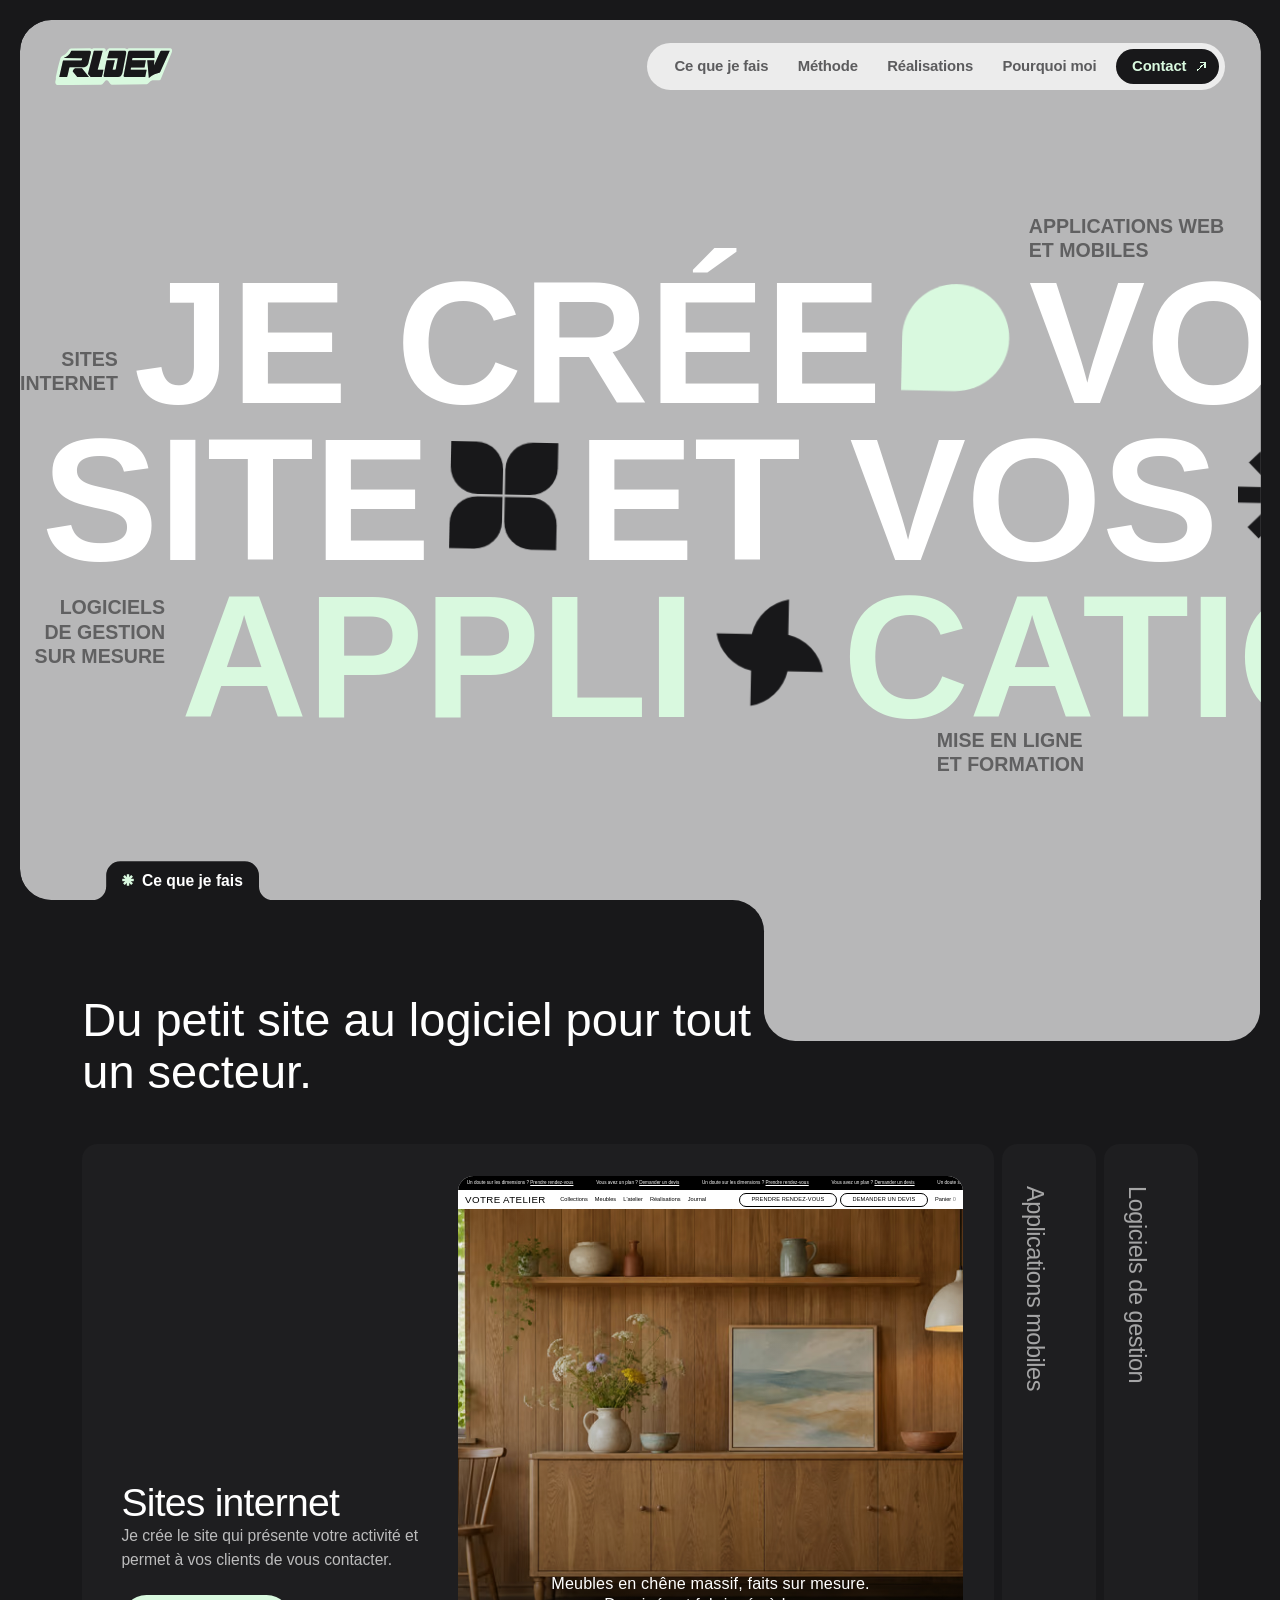
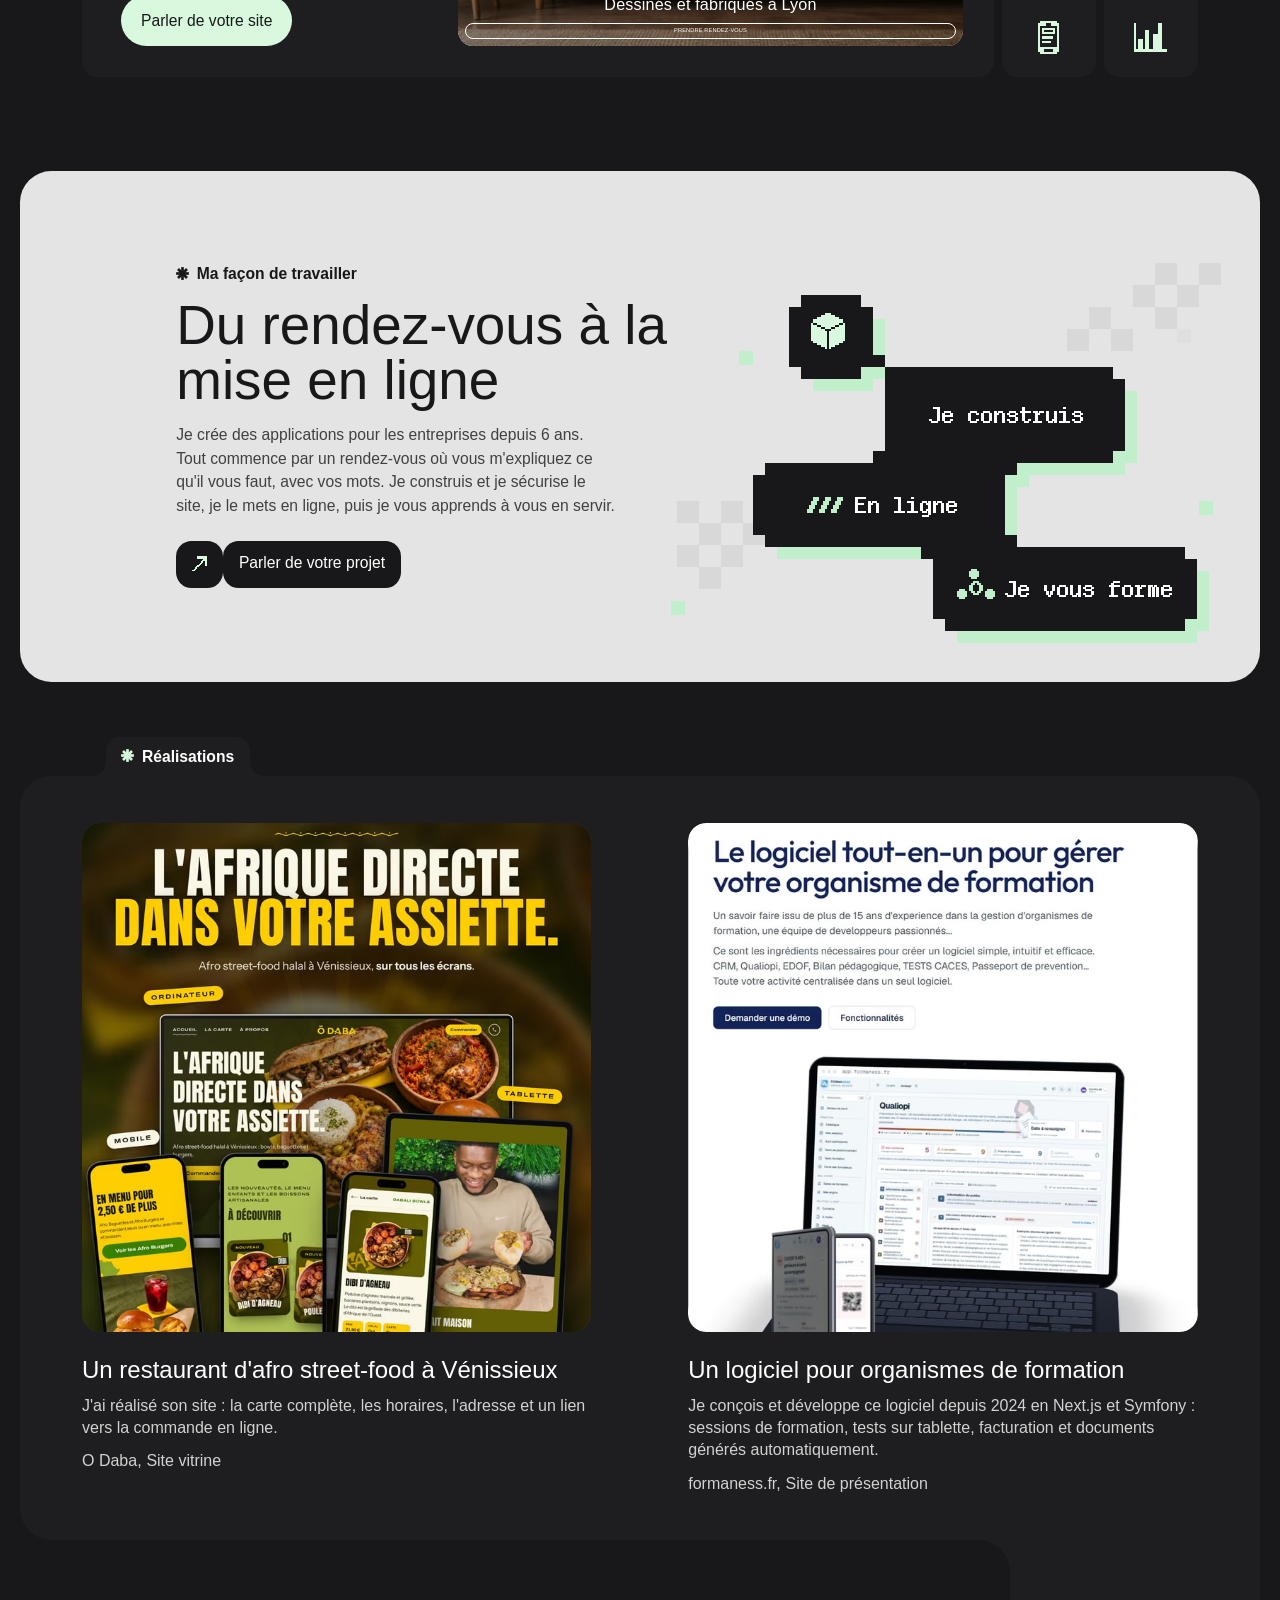
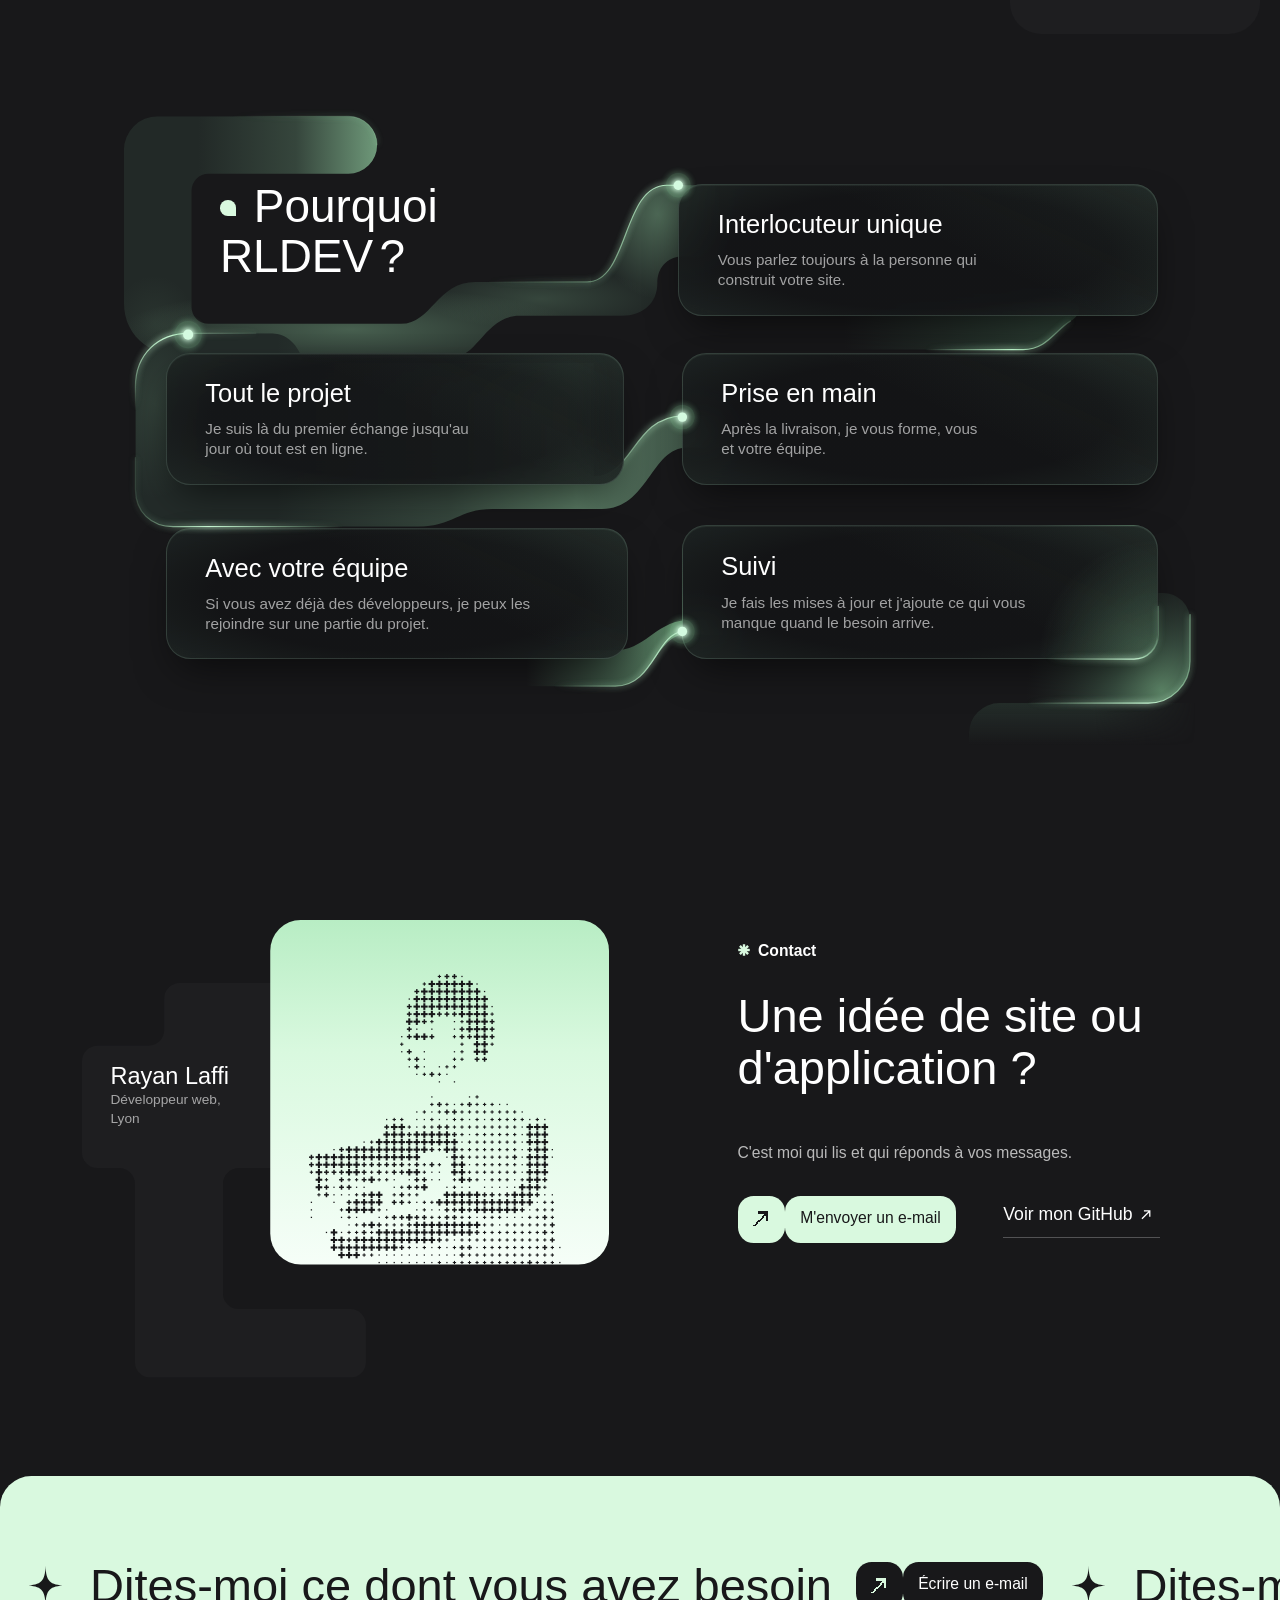
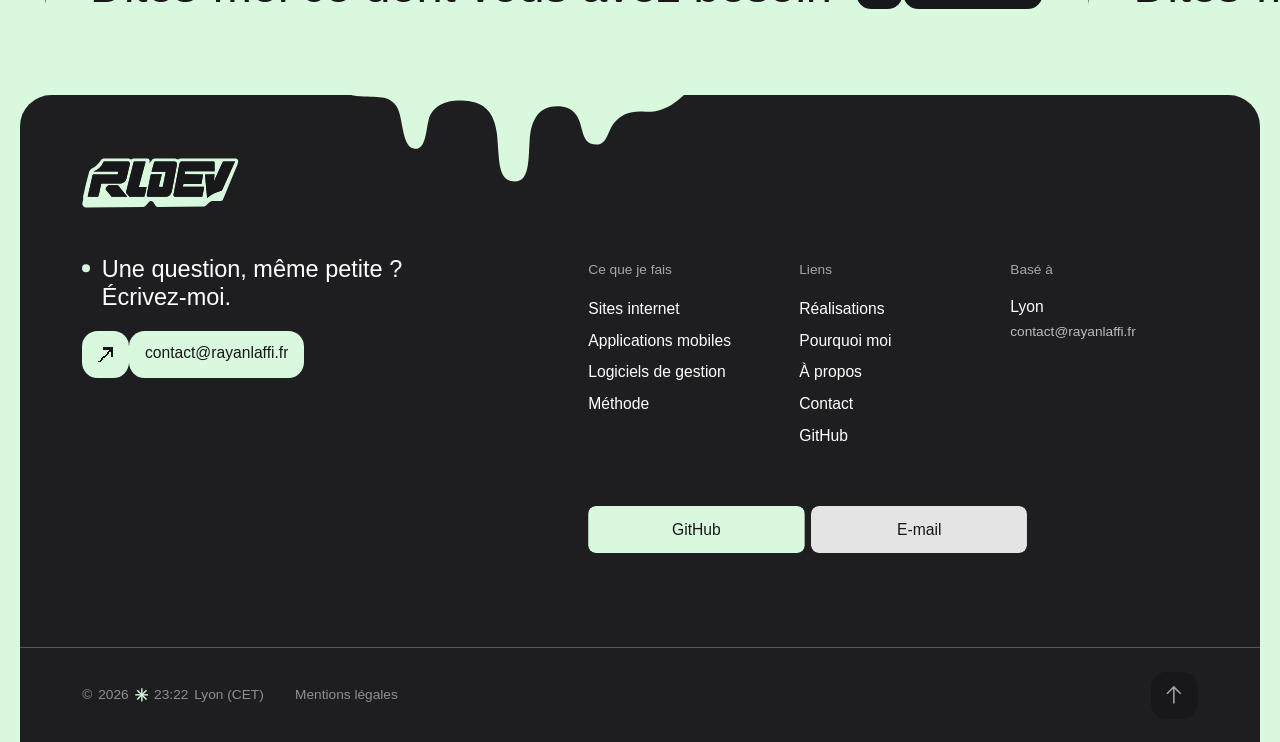
==== commit d6852d62: "Réalisations : le raccord du panneau suit la teinte au survol" ====
--- a/index.html
+++ b/index.html
@@ -1 +1 @@
-<!doctype html> <html lang="fr"><head><meta charset="utf-8"><meta http-equiv="Content-Security-Policy" content="default-src 'self'; script-src 'self'; style-src 'self' 'unsafe-inline' https://fonts.googleapis.com; font-src 'self' https://fonts.gstatic.com; img-src 'self' data:; connect-src 'self'; manifest-src 'self'; media-src 'self'; object-src 'none'; base-uri 'self'; form-action 'self' mailto:; upgrade-insecure-requests"><meta name="viewport" content="width=device-width, initial-scale=1"><title>Rayan Laffi, développeur web à Lyon | RLDEV</title><meta name="description" content="Rayan Laffi, développeur web indépendant à Lyon. Je crée des sites, des applications web et mobiles et des logiciels de gestion, puis je vous forme."><meta name="robots" content="index, follow, max-image-preview:large"><meta name="author" content="Rayan Laffi"><link rel="canonical" href="https://rayanlaffi.fr/"><meta name="theme-color" content="#18181A"><link rel="icon" href="favicon.ico" sizes="32x32"><link rel="icon" href="assets/monogramme-rl-vert.svg" type="image/svg+xml"><link rel="apple-touch-icon" href="apple-touch-icon.png"><link rel="manifest" href="site.webmanifest"><meta property="og:type" content="website"><meta property="og:locale" content="fr_FR"><meta property="og:site_name" content="RLDEV"><meta property="og:url" content="https://rayanlaffi.fr/"><meta property="og:title" content="Rayan Laffi, développeur web à Lyon | RLDEV"><meta property="og:description" content="Je crée des sites, des applications web et mobiles et des logiciels de gestion, puis je vous apprends à vous en servir."><meta property="og:image" content="https://rayanlaffi.fr/og-image.png"><meta property="og:image:type" content="image/png"><meta property="og:image:width" content="1200"><meta property="og:image:height" content="630"><meta property="og:image:alt" content="Logo RLDEV sur fond sombre, avec le texte « Rayan Laffi, développeur web indépendant à Lyon »"><meta name="twitter:card" content="summary_large_image"><meta name="twitter:title" content="Rayan Laffi, développeur web à Lyon | RLDEV"><meta name="twitter:description" content="Je crée des sites, des applications web et mobiles et des logiciels de gestion, puis je vous apprends à vous en servir."><meta name="twitter:image" content="https://rayanlaffi.fr/og-image.png"><meta name="twitter:image:alt" content="Logo RLDEV sur fond sombre, avec le texte « Rayan Laffi, développeur web indépendant à Lyon »"><script type="application/ld+json">{"@context":"https://schema.org","@graph":[{"@type":"WebSite","@id":"https://rayanlaffi.fr/#website","url":"https://rayanlaffi.fr/","name":"RLDEV","alternateName":"Rayan Laffi, développeur web à Lyon","inLanguage":"fr-FR","publisher":{"@id":"https://rayanlaffi.fr/#entreprise"}},{"@type":"ProfilePage","@id":"https://rayanlaffi.fr/#page","url":"https://rayanlaffi.fr/","name":"Rayan Laffi, développeur web à Lyon | RLDEV","description":"Rayan Laffi, développeur web indépendant à Lyon. Je crée des sites, des applications web et mobiles et des logiciels de gestion, puis je vous forme.","inLanguage":"fr-FR","dateModified":"2026-11-22","isPartOf":{"@id":"https://rayanlaffi.fr/#website"},"about":{"@id":"https://rayanlaffi.fr/#entreprise"},"mainEntity":{"@id":"https://rayanlaffi.fr/#rayan"},"primaryImageOfPage":{"@id":"https://rayanlaffi.fr/#image"},"hasPart":{"@id":"https://rayanlaffi.fr/#realisations"}},{"@type":"ImageObject","@id":"https://rayanlaffi.fr/#image","url":"https://rayanlaffi.fr/og-image.png","contentUrl":"https://rayanlaffi.fr/og-image.png","width":1200,"height":630,"caption":"Logo RLDEV, Rayan Laffi, développeur web indépendant à Lyon"},{"@type":"Person","@id":"https://rayanlaffi.fr/#rayan","name":"Rayan Laffi","givenName":"Rayan","familyName":"Laffi","jobTitle":"Développeur web indépendant","url":"https://rayanlaffi.fr/","email":"contact@rayanlaffi.fr","sameAs":["https://github.com/Rayanlaffi1"],"worksFor":{"@id":"https://rayanlaffi.fr/#entreprise"},"knowsLanguage":"fr","knowsAbout":["Création de sites internet","Applications web","Applications mobiles","Logiciels de gestion","Formation aux outils numériques"]},{"@type":"ProfessionalService","@id":"https://rayanlaffi.fr/#entreprise","name":"RLDEV","legalName":"Rayan Laffi, entrepreneur individuel","description":"Développeur web indépendant à Lyon : sites internet, applications web et mobiles, logiciels de gestion, mise en ligne et formation.","url":"https://rayanlaffi.fr/","email":"contact@rayanlaffi.fr","logo":{"@type":"ImageObject","url":"https://rayanlaffi.fr/icon-512.png","width":512,"height":512},"image":{"@id":"https://rayanlaffi.fr/#image"},"identifier":{"@type":"PropertyValue","propertyID":"SIRET","value":"95370436800026"},"founder":{"@id":"https://rayanlaffi.fr/#rayan"},"address":{"@type":"PostalAddress","addressLocality":"Vénissieux","addressRegion":"Auvergne-Rhône-Alpes","addressCountry":"FR"},"areaServed":[{"@type":"Country","name":"France","sameAs":"https://fr.wikipedia.org/wiki/France"},{"@type":"City","name":"Lyon","sameAs":"https://fr.wikipedia.org/wiki/Lyon"}],"knowsLanguage":"fr","sameAs":["https://github.com/Rayanlaffi1"],"contactPoint":{"@type":"ContactPoint","contactType":"demandes de projet","email":"contact@rayanlaffi.fr","availableLanguage":"fr"},"hasOfferCatalog":{"@type":"OfferCatalog","name":"Ce que je fais","itemListElement":[{"@type":"Offer","itemOffered":{"@type":"Service","name":"Sites internet","description":"Je crée le site qui présente votre activité et permet à vos clients de vous contacter.","provider":{"@id":"https://rayanlaffi.fr/#entreprise"}}},{"@type":"Offer","itemOffered":{"@type":"Service","name":"Applications mobiles","description":"Je développe votre application pour iPhone et pour Android.","provider":{"@id":"https://rayanlaffi.fr/#entreprise"}}},{"@type":"Offer","itemOffered":{"@type":"Service","name":"Logiciels de gestion","description":"Un outil construit autour de votre façon de travailler, pour votre entreprise ou pour toutes celles de votre métier.","provider":{"@id":"https://rayanlaffi.fr/#entreprise"}}},{"@type":"Offer","itemOffered":{"@type":"Service","name":"Mise en ligne et formation","description":"Je mets votre site en ligne, puis je vous forme, vous et votre équipe.","provider":{"@id":"https://rayanlaffi.fr/#entreprise"}}}]}},{"@type":"ItemList","@id":"https://rayanlaffi.fr/#realisations","name":"Réalisations","itemListElement":[{"@type":"ListItem","position":1,"item":{"@type":"CreativeWork","name":"O Daba, site vitrine d'un restaurant d'afro street-food à Vénissieux","creator":{"@id":"https://rayanlaffi.fr/#rayan"},"image":"https://rayanlaffi.fr/assets/projet-restaurant.jpg","inLanguage":"fr-FR"}},{"@type":"ListItem","position":2,"item":{"@type":"WebSite","name":"formaness.fr, site de présentation d'un logiciel pour organismes de formation","url":"https://www.formaness.fr/","image":"https://rayanlaffi.fr/assets/projet-formaness.jpg","inLanguage":"fr-FR"}}]}]}</script><link rel="preconnect" href="https://fonts.googleapis.com"><link rel="preconnect" href="https://fonts.gstatic.com" crossorigin><link rel="stylesheet" href="https://fonts.googleapis.com/css2?family=Caveat:wght@500&family=Commissioner:wght,FLAR@250..300,100&family=Instrument+Sans:wght@400;500;600&family=Manrope:wght@300;400;800&family=Sofia+Sans+Extra+Condensed:wght@800&display=swap"><link rel="preload" href="assets/DepartureMono-Regular.EIIMXWAB.woff2" as="font" type="font/woff2" crossorigin><link rel="stylesheet" href="assets/site.3c93f4ab55.css"></head><body> <div class="preloader" hidden aria-hidden="true"><canvas></canvas></div> <script src="assets/debut.6d27a9efea.js"></script> <a class="skip-link" href="#main">Aller au contenu</a> <header class="nav" data-nav> <div class="nav__bar"> <a class="nav__logo" href="#accueil"> <svg class="logo-rldev" viewBox="42 204 1461 465" role="img" aria-label="RLDEV" focusable="false"><path fill="currentColor" fill-rule="evenodd" d="M46,640 L56,657 L72,665 L614,662 L631,654 L671,609 L681,604 L690,604 L704,613 L731,653 L747,660 L1184,656 L1196,650 L1228,618 L1246,608 L1257,605 L1338,605 L1349,601 L1355,595 L1492,264 L1499,239 L1498,227 L1490,214 L1477,208 L961,208 L951,211 L939,219 L911,208 L718,208 L700,216 L670,255 L674,234 L672,224 L665,214 L652,208 L520,208 L501,217 L477,208 L240,209 L226,216 L218,224 L201,248 L176,275 L160,287 L126,306 L110,327 L80,441 L53,560 L52,582 L54,587 L46,622 Z M961,240 L968,237 L1273,237 L1278,241 L1279,328 L1006,328 L1004,331 L1000,353 L1003,356 L1171,357 L1157,441 L1153,447 L990,447 L987,449 L984,463 L984,473 L1178,473 L1181,477 L1164,566 L906,566 L897,559 L895,548 L951,256 L955,246 Z M486,245 L488,263 L456,398 L448,414 L433,430 L420,438 L405,442 L224,442 L220,449 L202,532 L192,566 L95,565 L141,364 L145,359 L369,359 L377,351 L380,337 L378,330 L150,329 L182,314 L204,298 L227,272 L243,240 L248,237 L472,237 L481,240 Z M722,237 L905,237 L915,239 L925,248 L927,254 L926,274 L879,519 L865,546 L853,557 L841,563 L826,566 L656,566 L647,558 L647,543 L681,369 L686,355 L786,356 L758,473 L790,474 L797,467 L823,334 L821,332 L692,332 L693,321 L715,243 Z M1469,237 L1347,508 L1280,531 L1245,550 L1209,576 L1189,357 L1277,356 L1273,422 L1353,244 L1362,237 Z M529,237 L633,237 L635,239 L573,470 L575,474 L644,475 L632,535 L623,566 L485,566 L453,528 L453,520 L524,241 Z M264,488 L276,468 L291,457 L377,457 L464,565 L319,566 L263,497 Z"/><path class="logo-rldev__ink" d="M961,240 L968,237 L1273,237 L1278,241 L1279,328 L1006,328 L1004,331 L1000,353 L1003,356 L1171,357 L1157,441 L1153,447 L990,447 L987,449 L984,463 L984,473 L1178,473 L1181,477 L1164,566 L906,566 L897,559 L895,548 L951,256 L955,246 Z M486,245 L488,263 L456,398 L448,414 L433,430 L420,438 L405,442 L224,442 L220,449 L202,532 L192,566 L95,565 L141,364 L145,359 L369,359 L377,351 L380,337 L378,330 L150,329 L182,314 L204,298 L227,272 L243,240 L248,237 L472,237 L481,240 Z M722,237 L905,237 L915,239 L925,248 L927,254 L926,274 L879,519 L865,546 L853,557 L841,563 L826,566 L656,566 L647,558 L647,543 L681,369 L686,355 L786,356 L758,473 L790,474 L797,467 L823,334 L821,332 L692,332 L693,321 L715,243 Z M1469,237 L1347,508 L1280,531 L1245,550 L1209,576 L1189,357 L1277,356 L1273,422 L1353,244 L1362,237 Z M529,237 L633,237 L635,239 L573,470 L575,474 L644,475 L632,535 L623,566 L485,566 L453,528 L453,520 L524,241 Z M264,488 L276,468 L291,457 L377,457 L464,565 L319,566 L263,497 Z"/></svg> </a> <nav class="nav__links-wrap pmenu" aria-label="Navigation principale" data-pmenu-nav> <span class="pmenu__goutte" aria-hidden="true"></span> <ul class="pmenu__liste"> <li class="pmenu__item" data-pmenu> <button class="pmenu__lien" type="button" aria-expanded="false" aria-controls="pmenu-services" data-pmenu-cible="services">Ce que je fais</button> <div class="pmenu__tiroir" id="pmenu-services"> <ul class="pmenu__carte"> <li style="--i:0"><a class="pmenu__entree" href="#services"><span class="pmenu__forme" aria-hidden="true"><svg viewBox="0 0 100 100" focusable="false"><g fill="currentColor"><path d="M3 3H25A24 24 0 0 1 49 27V49H27A24 24 0 0 1 3 25Z"/><path transform="matrix(-1 0 0 1 100 0)" d="M3 3H25A24 24 0 0 1 49 27V49H27A24 24 0 0 1 3 25Z"/><path transform="matrix(1 0 0 -1 0 100)" d="M3 3H25A24 24 0 0 1 49 27V49H27A24 24 0 0 1 3 25Z"/><path transform="rotate(180 50 50)" d="M3 3H25A24 24 0 0 1 49 27V49H27A24 24 0 0 1 3 25Z"/></g></svg></span><span class="pmenu__texte"><span class="pmenu__nom">Sites internet</span><span class="pmenu__desc">Le site qui présente votre activité</span></span></a></li> <li style="--i:1"><a class="pmenu__entree" href="#services"><span class="pmenu__forme" aria-hidden="true"><svg viewBox="0 0 100 100" focusable="false"><path fill="currentColor" d="M66 3V34A40 40 0 0 1 97 66H66A40 40 0 0 1 34 97V66A40 40 0 0 1 3 34H34A40 40 0 0 1 66 3Z"/></svg></span><span class="pmenu__texte"><span class="pmenu__nom">Applications mobiles</span><span class="pmenu__desc">Pour iPhone et pour Android</span></span></a></li> <li style="--i:2"><a class="pmenu__entree" href="#services"><span class="pmenu__forme" aria-hidden="true"><svg viewBox="0 0 100 100" focusable="false"><g fill="currentColor"><rect x="43" y="3" width="14" height="94"/><rect x="43" y="3" width="14" height="94" transform="rotate(45 50 50)"/><rect x="43" y="3" width="14" height="94" transform="rotate(90 50 50)"/><rect x="43" y="3" width="14" height="94" transform="rotate(135 50 50)"/></g></svg></span><span class="pmenu__texte"><span class="pmenu__nom">Logiciels de gestion</span><span class="pmenu__desc">Construits autour de votre métier</span></span></a></li> </ul> </div> </li> <li class="pmenu__item"><a class="pmenu__lien" href="#vision" data-pmenu-cible="vision">Méthode</a></li> <li class="pmenu__item" data-pmenu> <button class="pmenu__lien" type="button" aria-expanded="false" aria-controls="pmenu-projets" data-pmenu-cible="projets">Réalisations</button> <div class="pmenu__tiroir" id="pmenu-projets"> <ul class="pmenu__carte"> <li style="--i:0"><a class="pmenu__entree" href="#projets"><span class="pmenu__forme pmenu__forme--projet" style="--tint:#FDCC02;--clip:var(--rg-clip-fleur)" aria-hidden="true"></span><span class="pmenu__texte"><span class="pmenu__nom">O Daba</span><span class="pmenu__desc">Site vitrine, Vénissieux</span></span></a></li> <li style="--i:1"><a class="pmenu__entree" href="#projets"><span class="pmenu__forme pmenu__forme--projet" style="--tint:#3281A9;--clip:var(--rg-clip-carre)" aria-hidden="true"></span><span class="pmenu__texte"><span class="pmenu__nom">Formaness</span><span class="pmenu__desc">Site de présentation</span></span></a></li> <li style="--i:2" hidden><a class="pmenu__entree" href="#projets"><span class="pmenu__forme pmenu__forme--projet" style="--tint:#234F1A;--clip:var(--rg-clip-etoile)" aria-hidden="true"></span><span class="pmenu__texte"><span class="pmenu__nom">Comptoir des Saveurs</span><span class="pmenu__desc">Site vitrine, Lyon</span></span></a></li> </ul> </div> </li> <li class="pmenu__item"><a class="pmenu__lien" href="#pourquoi" data-pmenu-cible="pourquoi">Pourquoi moi</a></li> <li class="pmenu__item"><a class="pmenu__contact" href="#contact" data-pmenu-cible="contact"><span>Contact</span><span class="pmenu__fleche-boite"><svg class="pmenu__fleche" viewBox="-2 -2 16 16" aria-hidden="true" focusable="false" shape-rendering="crispEdges"><g fill="currentColor"><rect x="4" y="0" width="8" height="2"/><rect x="9" y="2" width="3" height="1"/><rect x="8" y="3" width="4" height="1"/><rect x="7" y="4" width="2" height="1"/><rect x="10" y="4" width="2" height="4"/><rect x="6" y="5" width="2" height="1"/><rect x="5" y="6" width="2" height="1"/><rect x="4" y="7" width="2" height="1"/><rect x="3" y="8" width="2" height="1"/><rect x="2" y="9" width="2" height="1"/><rect x="1" y="10" width="2" height="1"/><rect x="0" y="11" width="2" height="1"/></g></svg></span></a></li> </ul> </nav> <div class="pmob" data-pmob> <button class="pmob__pilule" type="button" aria-expanded="false" aria-controls="pmob-panneau" data-pmob-ouvrir> <span class="pmob__goutte" aria-hidden="true"></span><span>Menu</span> </button> <div class="pmob__panneau" id="pmob-panneau" role="dialog" aria-modal="true" aria-label="Menu" hidden> <div class="pmob__tete"> <a class="pmob__logo" href="#accueil" aria-label="RLDEV, accueil" data-pmob-logo></a> <button class="pmob__retour" type="button" data-pmob-retour hidden><svg class="pmob__chevron" viewBox="0 0 6 10" aria-hidden="true" focusable="false" shape-rendering="crispEdges"><path fill="currentColor" d="M0 0h2v2H0zM2 2h2v2H2zM4 4h2v2H4zM2 6h2v2H2zM0 8h2v2H0z"/></svg><span data-pmob-retour-texte>Retour</span></button> <button class="pmob__fermer" type="button" data-pmob-fermer><span>Fermer</span><svg viewBox="0 0 7 7" aria-hidden="true" focusable="false" shape-rendering="crispEdges"><path fill="currentColor" d="M0 0h1v1H0zM6 0h1v1H6zM1 1h1v1H1zM5 1h1v1H5zM2 2h1v1H2zM4 2h1v1H4zM3 3h1v1H3zM2 4h1v1H2zM4 4h1v1H4zM1 5h1v1H1zM5 5h1v1H5zM0 6h1v1H0zM6 6h1v1H6z"/></svg></button> </div> <div class="pmob__vues" data-pmob-vues> <ul class="pmob__vue" data-pmob-vue="racine"> <li style="--i:0"><button class="pmob__lien" type="button" data-pmob-vers="services" data-pmenu-cible="services">Ce que je fais<svg class="pmob__chevron" viewBox="0 0 6 10" aria-hidden="true" focusable="false" shape-rendering="crispEdges"><path fill="currentColor" d="M0 0h2v2H0zM2 2h2v2H2zM4 4h2v2H4zM2 6h2v2H2zM0 8h2v2H0z"/></svg></button></li> <li style="--i:1"><a class="pmob__lien" href="#vision" data-pmenu-cible="vision">Méthode</a></li> <li style="--i:2"><button class="pmob__lien" type="button" data-pmob-vers="projets" data-pmenu-cible="projets">Réalisations<svg class="pmob__chevron" viewBox="0 0 6 10" aria-hidden="true" focusable="false" shape-rendering="crispEdges"><path fill="currentColor" d="M0 0h2v2H0zM2 2h2v2H2zM4 4h2v2H4zM2 6h2v2H2zM0 8h2v2H0z"/></svg></button></li> <li style="--i:3"><a class="pmob__lien" href="#pourquoi" data-pmenu-cible="pourquoi">Pourquoi moi</a></li> </ul> <ul class="pmob__vue" data-pmob-vue="services" aria-label="Ce que je fais" hidden> <li style="--i:0"><a class="pmenu__entree" href="#services"><span class="pmenu__forme" aria-hidden="true"><svg viewBox="0 0 100 100" focusable="false"><g fill="currentColor"><path d="M3 3H25A24 24 0 0 1 49 27V49H27A24 24 0 0 1 3 25Z"/><path transform="matrix(-1 0 0 1 100 0)" d="M3 3H25A24 24 0 0 1 49 27V49H27A24 24 0 0 1 3 25Z"/><path transform="matrix(1 0 0 -1 0 100)" d="M3 3H25A24 24 0 0 1 49 27V49H27A24 24 0 0 1 3 25Z"/><path transform="rotate(180 50 50)" d="M3 3H25A24 24 0 0 1 49 27V49H27A24 24 0 0 1 3 25Z"/></g></svg></span><span class="pmenu__texte"><span class="pmenu__nom">Sites internet</span><span class="pmenu__desc">Le site qui présente votre activité</span></span></a></li> <li style="--i:1"><a class="pmenu__entree" href="#services"><span class="pmenu__forme" aria-hidden="true"><svg viewBox="0 0 100 100" focusable="false"><path fill="currentColor" d="M66 3V34A40 40 0 0 1 97 66H66A40 40 0 0 1 34 97V66A40 40 0 0 1 3 34H34A40 40 0 0 1 66 3Z"/></svg></span><span class="pmenu__texte"><span class="pmenu__nom">Applications mobiles</span><span class="pmenu__desc">Pour iPhone et pour Android</span></span></a></li> <li style="--i:2"><a class="pmenu__entree" href="#services"><span class="pmenu__forme" aria-hidden="true"><svg viewBox="0 0 100 100" focusable="false"><g fill="currentColor"><rect x="43" y="3" width="14" height="94"/><rect x="43" y="3" width="14" height="94" transform="rotate(45 50 50)"/><rect x="43" y="3" width="14" height="94" transform="rotate(90 50 50)"/><rect x="43" y="3" width="14" height="94" transform="rotate(135 50 50)"/></g></svg></span><span class="pmenu__texte"><span class="pmenu__nom">Logiciels de gestion</span><span class="pmenu__desc">Construits autour de votre métier</span></span></a></li> </ul> <ul class="pmob__vue" data-pmob-vue="projets" aria-label="Réalisations" hidden> <li style="--i:0"><a class="pmenu__entree" href="#projets"><span class="pmenu__forme pmenu__forme--projet" style="--tint:#FDCC02;--clip:var(--rg-clip-fleur)" aria-hidden="true"></span><span class="pmenu__texte"><span class="pmenu__nom">O Daba</span><span class="pmenu__desc">Site vitrine, Vénissieux</span></span></a></li> <li style="--i:1"><a class="pmenu__entree" href="#projets"><span class="pmenu__forme pmenu__forme--projet" style="--tint:#3281A9;--clip:var(--rg-clip-carre)" aria-hidden="true"></span><span class="pmenu__texte"><span class="pmenu__nom">Formaness</span><span class="pmenu__desc">Site de présentation</span></span></a></li> <li style="--i:2" hidden><a class="pmenu__entree" href="#projets"><span class="pmenu__forme pmenu__forme--projet" style="--tint:#234F1A;--clip:var(--rg-clip-etoile)" aria-hidden="true"></span><span class="pmenu__texte"><span class="pmenu__nom">Comptoir des Saveurs</span><span class="pmenu__desc">Site vitrine, Lyon</span></span></a></li> </ul> </div> <a class="pmob__contact" href="#contact"><span>Contact</span><span class="pmenu__fleche-boite"><svg class="pmenu__fleche" viewBox="-2 -2 16 16" aria-hidden="true" focusable="false" shape-rendering="crispEdges"><g fill="currentColor"><rect x="4" y="0" width="8" height="2"/><rect x="9" y="2" width="3" height="1"/><rect x="8" y="3" width="4" height="1"/><rect x="7" y="4" width="2" height="1"/><rect x="10" y="4" width="2" height="4"/><rect x="6" y="5" width="2" height="1"/><rect x="5" y="6" width="2" height="1"/><rect x="4" y="7" width="2" height="1"/><rect x="3" y="8" width="2" height="1"/><rect x="2" y="9" width="2" height="1"/><rect x="1" y="10" width="2" height="1"/><rect x="0" y="11" width="2" height="1"/></g></svg></span></a> </div> </div> </div> </header> <main id="main"> <header class="hero" id="accueil"> <div class="nav-trigger" data-nav-trigger aria-hidden="true"></div> <div class="hero__panel hx" data-hx> <div class="hx__stage" data-hx-stage> <h1 class="hx__layer hx__layer--title" id="hx-title"> <span class="visually-hidden">Rayan Laffi, développeur web à Lyon : je crée votre site et vos applications</span> <span class="hx__row hx__row--1" aria-hidden="true"> <span class="hx__lab hx__lab--left">Sites<br>internet</span> <span class="hx__cell" data-hx-side="l"><span class="hx__word" data-hx-word>Je crée</span></span> <span class="hx__cell hx__cell--slot" data-hx-slot><span class="hx__slot" data-hx-slot-in> <svg class="px" viewBox="0 0 100 100" data-px data-state="goutte" focusable="false"> <g class="px__g px__feuilles"><g><path class="px__ink px__feuille" d="M3 3H25A24 24 0 0 1 49 27V49H27A24 24 0 0 1 3 25Z"/></g><g transform="matrix(-1 0 0 1 100 0)"><path class="px__ink px__feuille" d="M3 3H25A24 24 0 0 1 49 27V49H27A24 24 0 0 1 3 25Z"/></g><g transform="matrix(1 0 0 -1 0 100)"><path class="px__ink px__feuille" d="M3 3H25A24 24 0 0 1 49 27V49H27A24 24 0 0 1 3 25Z"/></g><g transform="rotate(180 50 50)"><path class="px__ink px__feuille" d="M3 3H25A24 24 0 0 1 49 27V49H27A24 24 0 0 1 3 25Z"/></g></g> <g class="px__g px__asterisque"><g><rect class="px__ink px__bar" x="43" y="3" width="14" height="94"/></g><g transform="rotate(45 50 50)"><rect class="px__ink px__bar" x="43" y="3" width="14" height="94"/></g><g transform="rotate(90 50 50)"><rect class="px__ink px__bar" x="43" y="3" width="14" height="94"/></g><g transform="rotate(135 50 50)"><rect class="px__ink px__bar" x="43" y="3" width="14" height="94"/></g></g> <g class="px__g px__moulin"><path class="px__ink px__moulin-forme" d="M66 3V34A40 40 0 0 1 97 66H66A40 40 0 0 1 34 97V66A40 40 0 0 1 3 34H34A40 40 0 0 1 66 3Z"/></g> <g class="px__g px__goutte"><path class="px__acc px__goutte-forme" d="M3 97V50A47 47 0 1 1 50 97Z"/></g> </svg> </span></span> <span class="hx__stack hx__stack--up"> <span class="hx__lab hx__lab--up">Applications web<br>et mobiles</span> <span class="hx__cell" data-hx-side="r"><span class="hx__word" data-hx-word>votre</span></span> </span> </span> <span class="hx__row hx__row--2" aria-hidden="true"> <span class="hx__cell" data-hx-side="l"><span class="hx__word" data-hx-word>site</span></span> <span class="hx__cell hx__cell--slot" data-hx-slot><span class="hx__slot" data-hx-slot-in> <svg class="px" viewBox="0 0 100 100" data-px data-state="feuilles" focusable="false"> <g class="px__g px__feuilles"><g><path class="px__ink px__feuille" d="M3 3H25A24 24 0 0 1 49 27V49H27A24 24 0 0 1 3 25Z"/></g><g transform="matrix(-1 0 0 1 100 0)"><path class="px__ink px__feuille" d="M3 3H25A24 24 0 0 1 49 27V49H27A24 24 0 0 1 3 25Z"/></g><g transform="matrix(1 0 0 -1 0 100)"><path class="px__ink px__feuille" d="M3 3H25A24 24 0 0 1 49 27V49H27A24 24 0 0 1 3 25Z"/></g><g transform="rotate(180 50 50)"><path class="px__ink px__feuille" d="M3 3H25A24 24 0 0 1 49 27V49H27A24 24 0 0 1 3 25Z"/></g></g> <g class="px__g px__asterisque"><g><rect class="px__ink px__bar" x="43" y="3" width="14" height="94"/></g><g transform="rotate(45 50 50)"><rect class="px__ink px__bar" x="43" y="3" width="14" height="94"/></g><g transform="rotate(90 50 50)"><rect class="px__ink px__bar" x="43" y="3" width="14" height="94"/></g><g transform="rotate(135 50 50)"><rect class="px__ink px__bar" x="43" y="3" width="14" height="94"/></g></g> <g class="px__g px__moulin"><path class="px__ink px__moulin-forme" d="M66 3V34A40 40 0 0 1 97 66H66A40 40 0 0 1 34 97V66A40 40 0 0 1 3 34H34A40 40 0 0 1 66 3Z"/></g> <g class="px__g px__goutte"><path class="px__acc px__goutte-forme" d="M3 97V50A47 47 0 1 1 50 97Z"/></g> </svg> </span></span> <span class="hx__cell" data-hx-side="r"><span class="hx__word" data-hx-word>et vos</span></span> <span class="hx__cell hx__cell--slot" data-hx-slot><span class="hx__slot" data-hx-slot-in> <svg class="px" viewBox="0 0 100 100" data-px data-state="asterisque" focusable="false"> <g class="px__g px__feuilles"><g><path class="px__ink px__feuille" d="M3 3H25A24 24 0 0 1 49 27V49H27A24 24 0 0 1 3 25Z"/></g><g transform="matrix(-1 0 0 1 100 0)"><path class="px__ink px__feuille" d="M3 3H25A24 24 0 0 1 49 27V49H27A24 24 0 0 1 3 25Z"/></g><g transform="matrix(1 0 0 -1 0 100)"><path class="px__ink px__feuille" d="M3 3H25A24 24 0 0 1 49 27V49H27A24 24 0 0 1 3 25Z"/></g><g transform="rotate(180 50 50)"><path class="px__ink px__feuille" d="M3 3H25A24 24 0 0 1 49 27V49H27A24 24 0 0 1 3 25Z"/></g></g> <g class="px__g px__asterisque"><g><rect class="px__ink px__bar" x="43" y="3" width="14" height="94"/></g><g transform="rotate(45 50 50)"><rect class="px__ink px__bar" x="43" y="3" width="14" height="94"/></g><g transform="rotate(90 50 50)"><rect class="px__ink px__bar" x="43" y="3" width="14" height="94"/></g><g transform="rotate(135 50 50)"><rect class="px__ink px__bar" x="43" y="3" width="14" height="94"/></g></g> <g class="px__g px__moulin"><path class="px__ink px__moulin-forme" d="M66 3V34A40 40 0 0 1 97 66H66A40 40 0 0 1 34 97V66A40 40 0 0 1 3 34H34A40 40 0 0 1 66 3Z"/></g> <g class="px__g px__goutte"><path class="px__acc px__goutte-forme" d="M3 97V50A47 47 0 1 1 50 97Z"/></g> </svg> </span></span> <span class="hx__cta hx__cta--row hx__cta--ghost" data-hx-cta-ghost></span> </span> <span class="hx__row hx__row--3" aria-hidden="true"> <span class="hx__lab hx__lab--left">Logiciels<br>de gestion<br>sur mesure</span> <span class="hx__cell" data-hx-side="l"><span class="hx__word" data-hx-word>appli</span></span> <span class="hx__cell hx__cell--slot" data-hx-slot><span class="hx__slot" data-hx-slot-in> <svg class="px" viewBox="0 0 100 100" data-px data-state="moulin" focusable="false"> <g class="px__g px__feuilles"><g><path class="px__ink px__feuille" d="M3 3H25A24 24 0 0 1 49 27V49H27A24 24 0 0 1 3 25Z"/></g><g transform="matrix(-1 0 0 1 100 0)"><path class="px__ink px__feuille" d="M3 3H25A24 24 0 0 1 49 27V49H27A24 24 0 0 1 3 25Z"/></g><g transform="matrix(1 0 0 -1 0 100)"><path class="px__ink px__feuille" d="M3 3H25A24 24 0 0 1 49 27V49H27A24 24 0 0 1 3 25Z"/></g><g transform="rotate(180 50 50)"><path class="px__ink px__feuille" d="M3 3H25A24 24 0 0 1 49 27V49H27A24 24 0 0 1 3 25Z"/></g></g> <g class="px__g px__asterisque"><g><rect class="px__ink px__bar" x="43" y="3" width="14" height="94"/></g><g transform="rotate(45 50 50)"><rect class="px__ink px__bar" x="43" y="3" width="14" height="94"/></g><g transform="rotate(90 50 50)"><rect class="px__ink px__bar" x="43" y="3" width="14" height="94"/></g><g transform="rotate(135 50 50)"><rect class="px__ink px__bar" x="43" y="3" width="14" height="94"/></g></g> <g class="px__g px__moulin"><path class="px__ink px__moulin-forme" d="M66 3V34A40 40 0 0 1 97 66H66A40 40 0 0 1 34 97V66A40 40 0 0 1 3 34H34A40 40 0 0 1 66 3Z"/></g> <g class="px__g px__goutte"><path class="px__acc px__goutte-forme" d="M3 97V50A47 47 0 1 1 50 97Z"/></g> </svg> </span></span> <span class="hx__stack hx__stack--down"> <span class="hx__cell" data-hx-side="r"><span class="hx__word" data-hx-word>cations</span></span> <span class="hx__lab hx__lab--down">Mise en ligne<br>et formation</span> </span> </span> </h1> <div class="hx__layer hx__layer--ui"> <p class="visually-hidden">Sites internet, applications web et mobiles, logiciels de gestion sur mesure, mise en ligne et formation.</p> <div class="hx__row hx__row--1"> <span class="hx__lab hx__lab--left" data-hx-lab="left" data-hx-side="l" aria-hidden="true">Sites<br>internet</span> <span class="hx__cell" aria-hidden="true"><span class="hx__word">Je crée</span></span> <span class="hx__cell hx__cell--slot" aria-hidden="true"></span> <span class="hx__stack hx__stack--up"> <span class="hx__lab hx__lab--up" data-hx-lab="up" data-hx-side="r" aria-hidden="true">Applications web<br>et mobiles</span> <span class="hx__cell" aria-hidden="true"><span class="hx__word">votre</span></span> </span> </div> <div class="hx__row hx__row--2"> <span class="hx__cell" aria-hidden="true"><span class="hx__word">site</span></span> <span class="hx__cell hx__cell--slot" aria-hidden="true"></span> <span class="hx__cell" aria-hidden="true"><span class="hx__word">et vos</span></span> <span class="hx__cell hx__cell--slot" aria-hidden="true"></span> <a class="hx__cta hx__cta--row" href="#contact" data-hx-cta data-hx-side="r"> <span class="hx__cta-inner"> <span class="hx__cta-text" data-hx-cta-text>Me contacter</span> <span class="hx__cta-arrow" aria-hidden="true"><svg viewBox="0 0 14 14" focusable="false"><path d="M2.5 11.5L11 3M4.5 3H11V9.5" fill="none" stroke="currentColor" stroke-width="2.4"/></svg></span> </span> <span class="hx__cta-hover" aria-hidden="true"> <span class="hx__cta-text hx__cta-dup" data-text="Me contacter"></span> <span class="hx__cta-arrow"><svg viewBox="0 0 14 14" focusable="false"><path d="M2.5 11.5L11 3M4.5 3H11V9.5" fill="none" stroke="currentColor" stroke-width="2.4"/></svg></span> </span> </a> </div> <div class="hx__row hx__row--3"> <span class="hx__lab hx__lab--left" data-hx-lab="left" data-hx-side="l" aria-hidden="true">Logiciels<br>de gestion<br>sur mesure</span> <span class="hx__cell" aria-hidden="true"><span class="hx__word">appli</span></span> <span class="hx__cell hx__cell--slot" aria-hidden="true"></span> <span class="hx__stack hx__stack--down"> <span class="hx__cell" aria-hidden="true"><span class="hx__word">cations</span></span> <span class="hx__lab hx__lab--down" data-hx-lab="down" data-hx-side="r" aria-hidden="true">Mise en ligne<br>et formation</span> </span> </div> <a class="hx__cta hx__cta--below" href="#contact" data-hx-cta-mob> <span class="hx__cta-inner"> <span class="hx__cta-text">Me contacter</span> <span class="hx__cta-arrow" aria-hidden="true"><svg viewBox="0 0 14 14" focusable="false"><path d="M2.5 11.5L11 3M4.5 3H11V9.5" fill="none" stroke="currentColor" stroke-width="2.4"/></svg></span> </span> <span class="hx__cta-hover" aria-hidden="true"> <span class="hx__cta-text hx__cta-dup" data-text="Me contacter"></span> <span class="hx__cta-arrow"><svg viewBox="0 0 14 14" focusable="false"><path d="M2.5 11.5L11 3M4.5 3H11V9.5" fill="none" stroke="currentColor" stroke-width="2.4"/></svg></span> </span> </a> </div> </div> </div> </header> <section class="services" id="services" aria-labelledby="services-title"> <div class="joint" aria-hidden="true"> <div class="joint__left"><span class="joint__corner"></span><span class="joint__left-bg"></span></div> <div class="joint__right"></div> </div> <div class="wrap"> <div class="container services__inner"> <div class="tag"><span class="subheading"><span class="subheading__dot" aria-hidden="true"></span>Ce que je fais</span></div> <h2 class="services__title" id="services-title">Du petit site au logiciel pour tout un secteur.</h2> <ul class="acc" id="acc"> <li class="acc__item" data-active="true" data-sketch="site"> <button class="acc__tab" type="button" aria-expanded="true" aria-controls="p1">Sites internet</button> <svg class="acc__icon" viewBox="0 0 54 48" aria-hidden="true"><path fill="currentColor" d="M3 6h48v3h-48zM0 9h6v3h-6zM9 9h3v3h-3zM15 9h3v3h-3zM21 9h33v3h-33zM0 12h54v3h-54zM0 15h3v3h-3zM51 15h3v3h-3zM0 18h3v3h-3zM6 18h21v3h-21zM51 18h3v3h-3zM0 21h3v3h-3zM51 21h3v3h-3zM0 24h3v3h-3zM6 24h36v3h-36zM51 24h3v3h-3zM0 27h3v3h-3zM6 27h30v3h-30zM51 27h3v3h-3zM0 30h3v3h-3zM51 30h3v3h-3zM0 33h3v3h-3zM6 33h15v3h-15zM51 33h3v3h-3zM0 36h3v3h-3zM6 36h15v3h-15zM51 36h3v3h-3zM0 39h3v3h-3zM51 39h3v3h-3zM3 42h48v3h-48z"/></svg> <div class="acc__body"><div><div class="acc__panel" id="p1"> <div class="acc__text"><h3>Sites internet</h3><p>Je crée le site qui présente votre activité et permet à vos clients de vous contacter.</p><a href="#contact">Parler de votre site</a></div> <div class="frame" data-fragment="site" role="img" aria-label="Exemple de page d'accueil d'un site de vente de meubles"></div> </div></div></div> </li> <li class="acc__item" data-active="false" data-sketch="app"> <button class="acc__tab" type="button" aria-expanded="false" aria-controls="p2">Applications mobiles</button> <svg class="acc__icon" viewBox="0 0 54 48" aria-hidden="true"><path fill="currentColor" transform="translate(12 0)" d="M3 3h24v3h-24zM0 6h12v3h-12zM18 6h12v3h-12zM0 9h3v3h-3zM27 9h3v3h-3zM0 12h3v3h-3zM6 12h18v3h-18zM27 12h3v3h-3zM0 15h3v3h-3zM6 15h3v3h-3zM21 15h3v3h-3zM27 15h3v3h-3zM0 18h3v3h-3zM6 18h18v3h-18zM27 18h3v3h-3zM0 21h3v3h-3zM27 21h3v3h-3zM0 24h3v3h-3zM6 24h15v3h-15zM27 24h3v3h-3zM0 27h3v3h-3zM27 27h3v3h-3zM0 30h3v3h-3zM6 30h12v3h-12zM27 30h3v3h-3zM0 33h3v3h-3zM27 33h3v3h-3zM0 36h3v3h-3zM27 36h3v3h-3zM0 39h30v3h-30zM0 42h9v3h-9zM21 42h9v3h-9zM3 45h24v3h-24z"/></svg> <div class="acc__body"><div><div class="acc__panel" id="p2"> <div class="acc__text"><h3>Applications mobiles</h3><p>Je développe votre application pour iPhone et pour Android.</p><a href="#contact">Parler de votre application</a></div> <div class="frame" data-fragment="app" role="img" aria-label="Exemples d'applications mobiles : commande à emporter d'une boulangerie, prise de rendez-vous chez un coiffeur et réservation de cours dans une salle de sport"></div> </div></div></div> </li> <li class="acc__item" data-active="false" data-sketch="logiciel"> <button class="acc__tab" type="button" aria-expanded="false" aria-controls="p3">Logiciels de gestion</button> <svg class="acc__icon" viewBox="0 0 54 48" aria-hidden="true"><path fill="currentColor" transform="translate(4 0)" d="M0 6h3v3h-3zM33 6h6v3h-6zM0 9h3v3h-3zM33 9h6v3h-6zM0 12h3v3h-3zM33 12h6v3h-6zM0 15h3v3h-3zM15 15h6v3h-6zM33 15h6v3h-6zM0 18h3v3h-3zM15 18h6v3h-6zM33 18h6v3h-6zM0 21h3v3h-3zM15 21h6v3h-6zM27 21h12v3h-12zM0 24h3v3h-3zM15 24h6v3h-6zM27 24h12v3h-12zM0 27h3v3h-3zM6 27h6v3h-6zM15 27h6v3h-6zM27 27h12v3h-12zM0 30h3v3h-3zM6 30h6v3h-6zM15 30h6v3h-6zM27 30h12v3h-12zM0 33h3v3h-3zM6 33h6v3h-6zM15 33h6v3h-6zM27 33h12v3h-12zM0 36h3v3h-3zM6 36h6v3h-6zM15 36h6v3h-6zM27 36h12v3h-12zM0 39h3v3h-3zM6 39h6v3h-6zM15 39h6v3h-6zM27 39h12v3h-12zM0 42h45v3h-45z"/></svg> <div class="acc__body"><div><div class="acc__panel" id="p3"> <div class="acc__text"><h3>Logiciels de gestion</h3><p>Un outil construit autour de votre façon de travailler, pour votre entreprise ou pour toutes celles de votre métier.</p><a href="#contact">Parler de votre logiciel</a></div> <div class="frame" data-fragment="logiciel" role="img" aria-label="Exemple de tableau de bord d'un logiciel de gestion pour une entreprise de plomberie : factures du mois, objectif, interventions du jour, chiffre d'affaires par jour et factures à relancer"></div> </div></div></div> </li> </ul> </div> </div> </section> <section class="vision" id="vision" aria-labelledby="vision-title"> <div class="vision__panel"> <div class="container"> <div class="vision__text"> <p class="subheading"><span class="subheading__dot subheading__dot--orange" aria-hidden="true"></span>Ma façon de travailler</p> <h2 class="vision__title" id="vision-title">Du rendez-vous à la mise en ligne</h2> <p class="vision__body">Je crée des applications pour les entreprises depuis 6 ans. Tout commence par un rendez-vous où vous m'expliquez ce qu'il vous faut, avec vos mots. Je construis et je sécurise le site, je le mets en ligne, puis je vous apprends à vous en servir.</p> <a class="btn btn--noir btn--survol-accent" data-btn href="mailto:contact@rayanlaffi.fr"> <span class="btn__icon" aria-hidden="true"><svg class="btn__cube" viewBox="-2 -2 16 16" focusable="false" shape-rendering="crispEdges"><g fill="var(--color-primary)"><rect x="4" y="0" width="8" height="1"/><rect x="4" y="1" width="8" height="1"/><rect x="9" y="2" width="3" height="1"/><rect x="8" y="3" width="4" height="1"/><rect x="7" y="4" width="2" height="1"/><rect x="10" y="4" width="2" height="1"/><rect x="6" y="5" width="2" height="1"/><rect x="10" y="5" width="2" height="1"/><rect x="5" y="6" width="2" height="1"/><rect x="10" y="6" width="2" height="1"/><rect x="4" y="7" width="2" height="1"/><rect x="10" y="7" width="2" height="1"/><rect x="3" y="8" width="2" height="1"/><rect x="2" y="9" width="2" height="1"/><rect x="1" y="10" width="2" height="1"/><rect x="0" y="11" width="2" height="1"/></g></svg></span> <span class="btn__label"><span class="btn__mask"><span class="btn__text" data-btn-text>Parler de votre projet</span></span></span> <span class="btn__icon-hover" aria-hidden="true"><svg class="btn__cube" viewBox="71 27 17 18" focusable="false" shape-rendering="crispEdges"><g fill="var(--color-primary)"><rect x="71" y="32" width="1" height="1"/><rect x="71" y="33" width="3" height="1"/><rect x="71" y="34" width="5" height="1"/><rect x="71" y="35" width="7" height="1"/><rect x="71" y="36" width="8" height="1"/><rect x="71" y="37" width="8" height="1"/><rect x="71" y="38" width="8" height="1"/><rect x="71" y="39" width="8" height="1"/><rect x="71" y="40" width="8" height="1"/><rect x="72" y="41" width="7" height="1"/><rect x="74" y="42" width="5" height="1"/><rect x="76" y="43" width="3" height="1"/><rect x="78" y="44" width="1" height="1"/><rect x="87" y="32" width="1" height="1"/><rect x="85" y="33" width="3" height="1"/><rect x="83" y="34" width="5" height="1"/><rect x="81" y="35" width="7" height="1"/><rect x="80" y="36" width="8" height="1"/><rect x="80" y="37" width="8" height="1"/><rect x="80" y="38" width="8" height="1"/><rect x="80" y="39" width="8" height="1"/><rect x="80" y="40" width="8" height="1"/><rect x="80" y="41" width="7" height="1"/><rect x="80" y="42" width="5" height="1"/><rect x="80" y="43" width="3" height="1"/><rect x="80" y="44" width="1" height="1"/><rect x="78" y="27" width="3" height="1"/><rect x="76" y="28" width="7" height="1"/><rect x="74" y="29" width="11" height="1"/><rect x="72" y="30" width="15" height="1"/><rect x="72" y="31" width="15" height="1"/><rect x="74" y="32" width="11" height="1"/><rect x="76" y="33" width="7" height="1"/><rect x="78" y="34" width="3" height="1"/></g></svg></span> </a> </div> </div> <svg class="tools" data-tools viewBox="0 0 276 192" role="img" aria-label="Les étapes empilées comme des blocs : je construis votre site, je le mets en ligne, puis je vous forme à son utilisation" focusable="false"> <g class="tools__checks" data-tools-checks><rect x="243" y="2" width="11" height="11"/><rect x="265" y="2" width="11" height="11"/><rect x="232" y="13" width="11" height="11"/><rect x="254" y="13" width="11" height="11"/><rect x="210" y="24" width="11" height="11"/><rect x="243" y="24" width="11" height="11"/><rect x="199" y="35" width="11" height="11"/><rect x="221" y="35" width="11" height="11"/><rect class="tools__check--faint" x="254" y="35" width="7" height="7"/><rect x="4" y="121" width="11" height="11"/><rect x="26" y="121" width="11" height="11"/><rect x="15" y="132" width="11" height="11"/><rect x="37" y="132" width="11" height="11"/><rect x="4" y="143" width="11" height="11"/><rect x="26" y="143" width="11" height="11"/><rect x="15" y="154" width="11" height="11"/></g> <g class="tools__dots" data-tools-dots><rect x="35" y="46" width="7" height="7"/><rect x="265" y="121" width="7" height="7"/><rect x="1" y="171" width="7" height="7"/></g> <g class="tools__shadows"> <g data-tools-shadow transform="translate(6 6)"><rect x="66" y="18" width="30" height="6"/><rect x="60" y="24" width="42" height="6"/><rect x="60" y="30" width="42" height="6"/><rect x="60" y="36" width="42" height="6"/><rect x="60" y="42" width="42" height="6"/><rect x="60" y="48" width="48" height="6"/><rect x="66" y="54" width="30" height="6"/></g> <g data-tools-shadow transform="translate(6 6)"><rect x="108" y="54" width="114" height="6"/><rect x="108" y="60" width="120" height="6"/><rect x="108" y="66" width="120" height="6"/><rect x="108" y="72" width="120" height="6"/><rect x="108" y="78" width="120" height="6"/><rect x="108" y="84" width="120" height="6"/><rect x="108" y="90" width="120" height="6"/><rect x="102" y="96" width="120" height="6"/></g> <g data-tools-shadow transform="translate(6 6)"><rect x="48" y="102" width="126" height="6"/><rect x="42" y="108" width="126" height="6"/><rect x="42" y="114" width="126" height="6"/><rect x="42" y="120" width="126" height="6"/><rect x="42" y="126" width="126" height="6"/><rect x="42" y="132" width="126" height="6"/><rect x="48" y="138" width="126" height="6"/></g> <g data-tools-shadow transform="translate(6 6)"><rect x="126" y="144" width="132" height="6"/><rect x="132" y="150" width="132" height="6"/><rect x="132" y="156" width="132" height="6"/><rect x="132" y="162" width="132" height="6"/><rect x="132" y="168" width="132" height="6"/><rect x="132" y="174" width="132" height="6"/><rect x="138" y="180" width="120" height="6"/></g> </g> <g class="tools__blocks"> <g data-tools-block><rect x="66" y="54" width="30" height="6"/><rect x="60" y="48" width="48" height="6"/><rect x="60" y="42" width="42" height="6"/><rect x="60" y="36" width="42" height="6"/><rect x="60" y="30" width="42" height="6"/><rect x="60" y="24" width="42" height="6"/><rect x="66" y="18" width="30" height="6"/></g> <g data-tools-block><rect x="102" y="96" width="120" height="6"/><rect x="108" y="90" width="120" height="6"/><rect x="108" y="84" width="120" height="6"/><rect x="108" y="78" width="120" height="6"/><rect x="108" y="72" width="120" height="6"/><rect x="108" y="66" width="120" height="6"/><rect x="108" y="60" width="120" height="6"/><rect x="108" y="54" width="114" height="6"/></g> <g data-tools-block><rect x="48" y="138" width="126" height="6"/><rect x="42" y="132" width="126" height="6"/><rect x="42" y="126" width="126" height="6"/><rect x="42" y="120" width="126" height="6"/><rect x="42" y="114" width="126" height="6"/><rect x="42" y="108" width="126" height="6"/><rect x="48" y="102" width="126" height="6"/></g> <g data-tools-block><rect x="138" y="180" width="120" height="6"/><rect x="132" y="174" width="132" height="6"/><rect x="132" y="168" width="132" height="6"/><rect x="132" y="162" width="132" height="6"/><rect x="132" y="156" width="132" height="6"/><rect x="132" y="150" width="132" height="6"/><rect x="126" y="144" width="132" height="6"/></g> </g> <g class="tools__icons"> <g class="tools__cube" data-tools-icon><g data-tools-face><rect x="71" y="32" width="1" height="1"/><rect x="71" y="33" width="3" height="1"/><rect x="71" y="34" width="5" height="1"/><rect x="71" y="35" width="7" height="1"/><rect x="71" y="36" width="8" height="1"/><rect x="71" y="37" width="8" height="1"/><rect x="71" y="38" width="8" height="1"/><rect x="71" y="39" width="8" height="1"/><rect x="71" y="40" width="8" height="1"/><rect x="72" y="41" width="7" height="1"/><rect x="74" y="42" width="5" height="1"/><rect x="76" y="43" width="3" height="1"/><rect x="78" y="44" width="1" height="1"/></g><g data-tools-face><rect x="87" y="32" width="1" height="1"/><rect x="85" y="33" width="3" height="1"/><rect x="83" y="34" width="5" height="1"/><rect x="81" y="35" width="7" height="1"/><rect x="80" y="36" width="8" height="1"/><rect x="80" y="37" width="8" height="1"/><rect x="80" y="38" width="8" height="1"/><rect x="80" y="39" width="8" height="1"/><rect x="80" y="40" width="8" height="1"/><rect x="80" y="41" width="7" height="1"/><rect x="80" y="42" width="5" height="1"/><rect x="80" y="43" width="3" height="1"/><rect x="80" y="44" width="1" height="1"/></g><g data-tools-face><rect x="78" y="27" width="3" height="1"/><rect x="76" y="28" width="7" height="1"/><rect x="74" y="29" width="11" height="1"/><rect x="72" y="30" width="15" height="1"/><rect x="72" y="31" width="15" height="1"/><rect x="74" y="32" width="11" height="1"/><rect x="76" y="33" width="7" height="1"/><rect x="78" y="34" width="3" height="1"/></g></g> <g class="tools__glyph" data-tools-icon><rect x="72" y="119" width="3" height="1"/><rect x="78" y="119" width="3" height="1"/><rect x="84" y="119" width="3" height="1"/><rect x="72" y="120" width="3" height="1"/><rect x="78" y="120" width="3" height="1"/><rect x="84" y="120" width="3" height="1"/><rect x="71" y="121" width="3" height="1"/><rect x="77" y="121" width="3" height="1"/><rect x="83" y="121" width="3" height="1"/><rect x="71" y="122" width="3" height="1"/><rect x="77" y="122" width="3" height="1"/><rect x="83" y="122" width="3" height="1"/><rect x="70" y="123" width="3" height="1"/><rect x="76" y="123" width="3" height="1"/><rect x="82" y="123" width="3" height="1"/><rect x="70" y="124" width="3" height="1"/><rect x="76" y="124" width="3" height="1"/><rect x="82" y="124" width="3" height="1"/><rect x="69" y="125" width="3" height="1"/><rect x="75" y="125" width="3" height="1"/><rect x="81" y="125" width="3" height="1"/><rect x="69" y="126" width="3" height="1"/><rect x="75" y="126" width="3" height="1"/><rect x="81" y="126" width="3" height="1"/></g> <g class="tools__glyph" data-tools-icon><rect x="151" y="155" width="3" height="1"/><rect x="150" y="156" width="5" height="1"/><rect x="150" y="157" width="5" height="1"/><rect x="150" y="158" width="5" height="1"/><rect x="151" y="159" width="3" height="1"/><rect x="152" y="161" width="3" height="1"/><rect x="151" y="162" width="2" height="1"/><rect x="154" y="162" width="2" height="1"/><rect x="150" y="163" width="2" height="1"/><rect x="155" y="163" width="2" height="1"/><rect x="150" y="164" width="2" height="1"/><rect x="155" y="164" width="2" height="1"/><rect x="145" y="165" width="3" height="1"/><rect x="150" y="165" width="2" height="1"/><rect x="155" y="165" width="2" height="1"/><rect x="159" y="165" width="3" height="1"/><rect x="144" y="166" width="5" height="1"/><rect x="151" y="166" width="2" height="1"/><rect x="154" y="166" width="2" height="1"/><rect x="158" y="166" width="5" height="1"/><rect x="144" y="167" width="5" height="1"/><rect x="152" y="167" width="3" height="1"/><rect x="158" y="167" width="5" height="1"/><rect x="144" y="168" width="5" height="1"/><rect x="158" y="168" width="5" height="1"/><rect x="145" y="169" width="3" height="1"/><rect x="159" y="169" width="3" height="1"/></g> </g> <g class="tools__labels"> <text class="tools__label" data-tools-label x="129" y="82">Je construis</text> <text class="tools__label" data-tools-label x="92" y="127">En ligne</text> <text class="tools__label" data-tools-label x="167" y="169">Je vous forme</text> </g> </svg> </div> </section> <section class="projects" id="projets" aria-labelledby="projects-title"> <div class="projects__panel"> <div class="tag tag--projects"><span class="subheading"><span class="subheading__dot" aria-hidden="true"></span>Réalisations</span></div> <h2 class="visually-hidden" id="projects-title">Réalisations</h2> <div class="rg-tint" aria-hidden="true"></div> <div class="rg" data-rg> <div class="rg__inner"> <ul class="rg__list" data-rg-list> <li class="rg__item" data-rg-work data-tint="#FDCC02" data-shape="fleur"> <a class="rg__link" href="#projets" data-cursor-text="O Daba"> <span class="rg__thumb"><span class="rg__media"> <picture><source type="image/avif" srcset="assets/projet-restaurant-480.ea9b14adf9.avif 480w, assets/projet-restaurant-720.bcd7378154.avif 720w, assets/projet-restaurant-1080.f596899fba.avif 1080w" sizes="(max-width: 767px) 85vw, (max-width: 1500px) 40vw, 600px"><source type="image/webp" srcset="assets/projet-restaurant-480.ecf0812192.webp 480w, assets/projet-restaurant-720.cd93b255e1.webp 720w, assets/projet-restaurant-1080.61848b75e5.webp 1080w" sizes="(max-width: 767px) 85vw, (max-width: 1500px) 40vw, 600px"><img src="assets/projet-restaurant.jpg" width="1080" height="1528" alt="Affiche du nouveau site O Daba, « L'Afrique directe dans votre assiette », montré sur ordinateur, tablette et téléphone" loading="lazy" decoding="async" class="rg__img rg__img--odaba"></picture> </span></span> <h3 class="rg__title">Un restaurant d'afro <span class="rg__nobr">street-food</span> à Vénissieux</h3> <p class="rg__desc">J'ai réalisé son site : la carte complète, les horaires, l'adresse et un lien vers la commande en ligne.</p> <p class="rg__tags"><span>O Daba</span> <span>Site vitrine</span></p> </a> </li> <li class="rg__item" data-rg-work data-tint="#3281A9" data-shape="carre" data-cursor-tone="noir"> <a class="rg__link" href="https://www.formaness.fr/" target="_blank" rel="noopener" data-cursor-text="Formaness"> <span class="rg__thumb"><span class="rg__media"> <picture><source type="image/avif" srcset="assets/projet-formaness-480.a1d1936402.avif 480w, assets/projet-formaness-720.4659768221.avif 720w, assets/projet-formaness-1080.e746df449a.avif 1080w" sizes="(max-width: 767px) 85vw, (max-width: 1500px) 40vw, 600px"><source type="image/webp" srcset="assets/projet-formaness-480.009f8904db.webp 480w, assets/projet-formaness-720.c623260f06.webp 720w, assets/projet-formaness-1080.64e3283b1f.webp 1080w" sizes="(max-width: 767px) 85vw, (max-width: 1500px) 40vw, 600px"><img src="assets/projet-formaness.jpg" width="1080" height="1440" alt="Page d'accueil du site formaness.fr sur tablette" loading="lazy" decoding="async" class="rg__img rg__img--formaness"></picture> </span></span> <h3 class="rg__title">Un logiciel pour organismes de formation</h3> <p class="rg__desc">Je conçois et développe ce logiciel depuis 2024 en Next.js et Symfony : sessions de formation, tests sur tablette, facturation et documents générés automatiquement.</p> <p class="rg__tags"><span>formaness.fr</span> <span>Site de présentation</span></p> <span class="visually-hidden">(s'ouvre dans un nouvel onglet)</span> </a> </li> <li class="rg__item" data-rg-work data-tint="#234F1A" data-shape="etoile" hidden> <a class="rg__link" href="#projets" data-cursor-text="Comptoir"> <span class="rg__thumb"><span class="rg__media"> <picture><source type="image/avif" srcset="assets/projet-comptoir-480.5875c8d383.avif 480w, assets/projet-comptoir-720.24a27c3249.avif 720w, assets/projet-comptoir-1080.73fcf54db0.avif 1080w" sizes="(max-width: 767px) 85vw, (max-width: 1500px) 40vw, 600px"><source type="image/webp" srcset="assets/projet-comptoir-480.5231355643.webp 480w, assets/projet-comptoir-720.bceda20942.webp 720w, assets/projet-comptoir-1080.7711fd9cad.webp 1080w" sizes="(max-width: 767px) 85vw, (max-width: 1500px) 40vw, 600px"><img src="assets/projet-comptoir.jpg" width="1080" height="1440" alt="Page d'accueil du site Comptoir des Saveurs sur téléphone : « Votre bowl, vos saveurs. »" loading="lazy" decoding="async" class="rg__img rg__img--comptoir"></picture> </span></span> <h3 class="rg__title">Un comptoir de bowls à composer à Lyon</h3> <p class="rg__desc">Une maquette d'étude que j'ai dessinée pour un comptoir de bowls salés et sucrés, à composer soi-même.</p> <p class="rg__tags"><span>Comptoir des Saveurs</span> <span>Site vitrine</span></p> </a> </li> </ul> </div> </div> </div> <div class="joint joint--projects" aria-hidden="true"> <div class="joint__left"><span class="joint__corner"></span><span class="joint__left-bg"></span></div> <div class="joint__right"></div> </div> </section> <section class="why" id="pourquoi" aria-labelledby="why-title"> <div class="container"> <div class="why__grid"> <svg class="why__decor why__decor--fond" viewBox="43 25 1650 940" preserveAspectRatio="none" aria-hidden="true" focusable="false"> <defs> <clipPath id="why-c-a"><path d="M437 55A42.5 42.5 0 0 1 437 140H230A25 25 0 0 0 205 165V337A25 25 0 0 0 230 362H515C560 362 568 300 625 300H790C852 300 842 157 908 157H980V262H935C905 262 894 282 894 302C894 332 872 350 842 350H690C640 350 628 412 590 412H205C150 412 105 385 105 330V105A50 50 0 0 1 155 55Z"/></clipPath> <clipPath id="why-c-b"><path d="M200 376H320C350 376 362 395 372 420H800V588C858 588 858 500 935 498H990V545H938C885 545 880 636 812 636H650C600 636 592 662 540 662H178C145 662 122 640 122 607V455C122 405 158 376 200 376Z"/></clipPath> <linearGradient id="why-g-onglet" gradientUnits="userSpaceOnUse" x1="215" y1="0" x2="478" y2="0"> <stop offset="0" stop-color="#7bab87" stop-opacity="0"/><stop offset=".55" stop-color="#7bab87" stop-opacity=".22"/><stop offset="1" stop-color="#7bab87" stop-opacity=".85"/> </linearGradient> <radialGradient id="why-g-tache" cx=".5" cy=".5" r=".5"> <stop offset="0" stop-color="#7bab87" stop-opacity="1"/><stop offset="1" stop-color="#7bab87" stop-opacity="0"/> </radialGradient> <linearGradient id="why-g-b" gradientUnits="userSpaceOnUse" x1="330" y1="0" x2="900" y2="0"> <stop offset="0" stop-color="#7bab87" stop-opacity="0"/><stop offset=".45" stop-color="#7bab87" stop-opacity=".22"/><stop offset=".78" stop-color="#7bab87" stop-opacity=".6"/><stop offset="1" stop-color="#7bab87" stop-opacity=".4"/> </linearGradient> <linearGradient id="why-g-d" gradientUnits="userSpaceOnUse" x1="700" y1="0" x2="935" y2="0"> <stop offset="0" stop-color="#3f5a48" stop-opacity="0"/><stop offset=".45" stop-color="#3f5a48" stop-opacity=".75"/><stop offset="1" stop-color="#5f8c6b"/> </linearGradient> <radialGradient id="why-g-e" gradientUnits="userSpaceOnUse" cx="1640" cy="905" r="200"> <stop offset="0" stop-color="#5a8164"/><stop offset=".35" stop-color="#3a5143" stop-opacity=".9"/><stop offset="1" stop-color="#26302c" stop-opacity="0"/> </radialGradient> <linearGradient id="why-g-bas-h" gradientUnits="userSpaceOnUse" x1="1355" y1="0" x2="1690" y2="0"><stop offset="0" stop-color="#fff"/><stop offset=".55" stop-color="#fff"/><stop offset="1" stop-color="#fff" stop-opacity="0"/></linearGradient> <linearGradient id="why-g-sous" gradientUnits="userSpaceOnUse" x1="1170" y1="0" x2="1500" y2="0"> <stop offset="0" stop-color="#26332c" stop-opacity="0"/><stop offset=".6" stop-color="#26332c" stop-opacity=".9"/><stop offset="1" stop-color="#2e4136"/> </linearGradient> <linearGradient id="why-g-bas" gradientUnits="userSpaceOnUse" x1="0" y1="923" x2="0" y2="985"> <stop offset="0" stop-color="#26302c" stop-opacity=".9"/><stop offset="1" stop-color="#26302c" stop-opacity="0"/> </linearGradient> </defs> <g clip-path="url(#why-c-a)"> <rect x="100" y="50" width="900" height="370" fill="#222927"/> <rect x="100" y="50" width="390" height="95" fill="url(#why-g-onglet)"/> <ellipse cx="440" cy="370" rx="340" ry="62" fill="url(#why-g-tache)" opacity=".42"/> <ellipse cx="720" cy="325" rx="170" ry="45" fill="url(#why-g-tache)" opacity=".22"/> <ellipse cx="895" cy="200" rx="95" ry="125" fill="url(#why-g-tache)" opacity=".48"/> <ellipse cx="150" cy="360" rx="60" ry="70" fill="url(#why-g-tache)" opacity=".08"/> </g> <g clip-path="url(#why-c-b)"> <rect x="115" y="370" width="880" height="300" fill="#232b29"/> <rect x="115" y="370" width="880" height="300" fill="url(#why-g-b)"/> <ellipse cx="150" cy="480" rx="80" ry="140" fill="url(#why-g-tache)" opacity=".16"/> </g> <path d="M700 845H830C875 845 890 805 935 800H990V822H935C892 822 888 898 832 898H700Z" fill="url(#why-g-d)"/> <path d="M1380 760H1642A40 40 0 0 1 1682 800V861A62 62 0 0 1 1620 923H1380Z" fill="url(#why-g-e)"/> <mask id="why-m-bas" maskUnits="userSpaceOnUse" x="1340" y="900" width="360" height="100"><rect x="1340" y="900" width="360" height="100" fill="url(#why-g-bas-h)"/></mask> <path d="M1400 923A45 45 0 0 0 1355 968V990H1693V923Z" fill="url(#why-g-bas)" mask="url(#why-m-bas)"/> <g class="why__lueurs" filter="url(#why-f-lueur)" fill="none" stroke-linecap="round" stroke-width="1.8"><path pathLength="1" d="M800 588C858 588 858 500 931 498" stroke="url(#why-l3)"/></g> <path d="M1150 330H1500C1525 330 1522 348 1505 358C1482 372 1470 400 1435 400H1150Z" fill="url(#why-g-sous)"/> </svg> <svg class="why__decor why__decor--lueurs" viewBox="43 25 1650 940" preserveAspectRatio="none" aria-hidden="true" focusable="false"> <defs> <filter id="why-f-lueur" x="-20%" y="-20%" width="140%" height="140%"> <feGaussianBlur stdDeviation="5" result="flou"/> <feMerge><feMergeNode in="flou"/><feMergeNode in="flou"/><feMergeNode in="SourceGraphic"/></feMerge> </filter> <linearGradient id="why-l1" gradientUnits="userSpaceOnUse" x1="640" y1="0" x2="925" y2="0"><stop offset="0" stop-color="#a6e6b6" stop-opacity="0"/><stop offset=".5" stop-color="#a6e6b6" stop-opacity=".35"/><stop offset="1" stop-color="#c6f6d2"/></linearGradient> <linearGradient id="why-l2" gradientUnits="userSpaceOnUse" x1="0" y1="490" x2="0" y2="376"><stop offset="0" stop-color="#a6e6b6" stop-opacity="0"/><stop offset="1" stop-color="#c6f6d2"/></linearGradient> <linearGradient id="why-l2b" gradientUnits="userSpaceOnUse" x1="200" y1="0" x2="330" y2="0"><stop offset="0" stop-color="#c6f6d2"/><stop offset="1" stop-color="#a6e6b6" stop-opacity="0"/></linearGradient> <linearGradient id="why-l3" gradientUnits="userSpaceOnUse" x1="790" y1="0" x2="935" y2="0"><stop offset="0" stop-color="#a6e6b6" stop-opacity=".2"/><stop offset="1" stop-color="#c6f6d2"/></linearGradient> <linearGradient id="why-l4" gradientUnits="userSpaceOnUse" x1="122" y1="0" x2="430" y2="0"><stop offset="0" stop-color="#a6e6b6" stop-opacity=".15"/><stop offset=".35" stop-color="#c6f6d2"/><stop offset="1" stop-color="#a6e6b6" stop-opacity="0"/></linearGradient> <linearGradient id="why-l5" gradientUnits="userSpaceOnUse" x1="740" y1="0" x2="935" y2="0"><stop offset="0" stop-color="#a6e6b6" stop-opacity="0"/><stop offset="1" stop-color="#c6f6d2"/></linearGradient> <linearGradient id="why-l6" gradientUnits="userSpaceOnUse" x1="1440" y1="0" x2="1682" y2="0"><stop offset="0" stop-color="#a6e6b6" stop-opacity="0"/><stop offset=".75" stop-color="#c6f6d2"/><stop offset="1" stop-color="#a6e6b6" stop-opacity=".5"/></linearGradient> <linearGradient id="why-l7" gradientUnits="userSpaceOnUse" x1="1470" y1="0" x2="1635" y2="0"><stop offset="0" stop-color="#a6e6b6" stop-opacity="0"/><stop offset=".8" stop-color="#c6f6d2"/><stop offset="1" stop-color="#a6e6b6" stop-opacity=".3"/></linearGradient> <linearGradient id="why-l8" gradientUnits="userSpaceOnUse" x1="1290" y1="0" x2="1505" y2="0"><stop offset="0" stop-color="#a6e6b6" stop-opacity="0"/><stop offset=".6" stop-color="#b6efc4"/><stop offset="1" stop-color="#a6e6b6" stop-opacity=".2"/></linearGradient> <linearGradient id="why-l9" gradientUnits="userSpaceOnUse" x1="700" y1="0" x2="845" y2="0"><stop offset="0" stop-color="#a6e6b6" stop-opacity="0"/><stop offset="1" stop-color="#a6e6b6" stop-opacity=".45"/></linearGradient> <linearGradient id="why-l10" gradientUnits="userSpaceOnUse" x1="260" y1="0" x2="480" y2="0"><stop offset="0" stop-color="#a6e6b6" stop-opacity="0"/><stop offset="1" stop-color="#a6e6b6" stop-opacity=".4"/></linearGradient> </defs> <g class="why__lueurs" filter="url(#why-f-lueur)" fill="none" stroke-linecap="round" stroke-width="1.8"> <path pathLength="1" d="M640 300H790C852 300 842 157 908 157H925" stroke="url(#why-l1)"/> <path pathLength="1" d="M122 490V455C122 405 158 376 200 376" stroke="url(#why-l2)"/> <path pathLength="1" d="M200 376H300" stroke="url(#why-l2b)" stroke-width="1.2" opacity=".55"/> <path pathLength="1" d="M122 560V607C122 640 145 662 178 662H430" stroke="url(#why-l4)"/> <path pathLength="1" d="M740 898H832C888 898 892 822 931 817" stroke="url(#why-l5)"/> <path pathLength="1" d="M1682 792V861A62 62 0 0 1 1620 923H1440" stroke="url(#why-l6)"/> <path pathLength="1" d="M1635 780V822A36 36 0 0 1 1599 858H1470" stroke="url(#why-l7)"/> <path pathLength="1" d="M1290 400H1435C1470 400 1482 372 1505 358" stroke="url(#why-l8)"/> <path pathLength="1" d="M260 55H437A42.5 42.5 0 0 1 479.5 97" stroke="url(#why-l10)" stroke-width="1.2"/> </g> <g class="why__halos" fill="#8fd6a2" opacity=".28" filter="url(#why-f-lueur)"><circle cx="925" cy="157" r="18"/><circle cx="200" cy="378" r="20"/><circle cx="931" cy="500" r="18"/><circle cx="931" cy="817" r="18"/></g> <g class="why__points" filter="url(#why-f-lueur)" fill="#d4fbe0"> <circle cx="925" cy="157" r="7"/><circle cx="200" cy="378" r="7.5"/><circle cx="931" cy="500" r="7"/><circle cx="931" cy="817" r="7"/> </g> </svg> <div class="why__heading"> <h2 class="why__title" id="why-title"><span class="why__dot" aria-hidden="true"></span> Pourquoi<br class="why__br"> RLDEV&#8239;<span class="why__qmark">?</span></h2> </div> <article class="why__card why__card--a"><h3 class="why__card-title">Interlocuteur unique</h3><p class="why__card-text">Vous parlez toujours à la personne qui<br class="why__cut"> construit votre site.</p></article> <article class="why__card why__card--b"><h3 class="why__card-title">Tout le projet</h3><p class="why__card-text">Je suis là du premier échange jusqu'au<br class="why__cut"> jour où tout est en ligne.</p></article> <article class="why__card why__card--c"><h3 class="why__card-title">Prise en main</h3><p class="why__card-text">Après la livraison, je vous forme, vous<br class="why__cut"> et votre équipe.</p></article> <article class="why__card why__card--d"><h3 class="why__card-title">Avec votre équipe</h3><p class="why__card-text">Si vous avez déjà des développeurs, je peux les<br class="why__cut"> rejoindre sur une partie du projet.</p></article> <article class="why__card why__card--e"><h3 class="why__card-title">Suivi</h3><p class="why__card-text">Je fais les mises à jour et j'ajoute ce qui vous<br class="why__cut"> manque quand le besoin arrive.</p></article> </div> </div> </section> <section class="contact" id="contact" aria-labelledby="contact-title"> <div class="wrap"> <div class="container"> <div class="contact__row"> <div class="contact__person"> <div class="contact__shape-wrap"> <svg class="contact__shape" viewBox="0 0 450 403" aria-hidden="true" focusable="false"><path fill="currentColor" d="M70 0H274A16 16 0 0 1 290 16V54A16 16 0 0 1 274 70H160A16 16 0 0 0 144 86V198A16 16 0 0 0 160 214H250V403H100A16 16 0 0 1 84 387V355A16 16 0 0 0 68 339H16A16 16 0 0 1 0 323V230A16 16 0 0 1 16 214H38A16 16 0 0 0 54 198V16A16 16 0 0 1 70 0Z"/></svg> <div class="contact__name"> <p class="contact__person-name">Rayan Laffi</p> <p class="contact__person-role">Développeur web, Lyon</p> </div> </div> <div class="contact__photo contact__photo--mono" role="img" aria-label="Une personne fait défiler sa tablette"> <canvas class="contact__anim" aria-hidden="true"></canvas> </div> </div> <div class="contact__content"> <p class="subheading"><span class="subheading__dot" aria-hidden="true"></span>Contact</p> <h2 class="contact__title" id="contact-title">Une idée de site ou d'application ?</h2> <p class="contact__lead">C'est moi qui lis et qui réponds à vos messages.</p> <div class="contact__actions"> <a class="btn btn--violet btn--survol-noir" data-btn data-magnet data-tiroir-ouvrir href="mailto:contact@rayanlaffi.fr"> <span class="btn__icon" aria-hidden="true"><svg class="btn__cube" viewBox="-2 -2 16 16" focusable="false" shape-rendering="crispEdges"><g fill="currentColor"><rect x="4" y="0" width="8" height="1"/><rect x="4" y="1" width="8" height="1"/><rect x="9" y="2" width="3" height="1"/><rect x="8" y="3" width="4" height="1"/><rect x="7" y="4" width="2" height="1"/><rect x="10" y="4" width="2" height="1"/><rect x="6" y="5" width="2" height="1"/><rect x="10" y="5" width="2" height="1"/><rect x="5" y="6" width="2" height="1"/><rect x="10" y="6" width="2" height="1"/><rect x="4" y="7" width="2" height="1"/><rect x="10" y="7" width="2" height="1"/><rect x="3" y="8" width="2" height="1"/><rect x="2" y="9" width="2" height="1"/><rect x="1" y="10" width="2" height="1"/><rect x="0" y="11" width="2" height="1"/></g></svg></span> <span class="btn__label"><span class="btn__mask"><span class="btn__text" data-btn-text>M'envoyer un e-mail</span></span></span> <span class="btn__icon-hover" aria-hidden="true"><svg class="btn__cube" viewBox="0 -2.5 17 17" focusable="false" shape-rendering="crispEdges"><g fill="currentColor"><rect x="1" y="0" width="15" height="1"/><rect x="0" y="1" width="1" height="1"/><rect x="3" y="1" width="11" height="1"/><rect x="16" y="1" width="1" height="1"/><rect x="0" y="2" width="3" height="1"/><rect x="5" y="2" width="7" height="1"/><rect x="14" y="2" width="3" height="1"/><rect x="0" y="3" width="5" height="1"/><rect x="7" y="3" width="3" height="1"/><rect x="12" y="3" width="5" height="1"/><rect x="0" y="4" width="7" height="1"/><rect x="10" y="4" width="7" height="1"/><rect x="0" y="5" width="17" height="1"/><rect x="0" y="6" width="17" height="1"/><rect x="0" y="7" width="17" height="1"/><rect x="0" y="8" width="5" height="1"/><rect x="7" y="8" width="3" height="1"/><rect x="12" y="8" width="5" height="1"/><rect x="0" y="9" width="3" height="1"/><rect x="5" y="9" width="7" height="1"/><rect x="14" y="9" width="3" height="1"/><rect x="0" y="10" width="1" height="1"/><rect x="3" y="10" width="11" height="1"/><rect x="16" y="10" width="1" height="1"/><rect x="1" y="11" width="15" height="1"/></g></svg></span> </a> <a class="text-link" href="https://github.com/Rayanlaffi1" target="_blank" rel="noopener">Voir mon GitHub <svg viewBox="0 0 12 12" aria-hidden="true" focusable="false"><path d="M2 10L10 2M4 2h6v6" fill="none" stroke="currentColor" stroke-width="1.3"/></svg></a> </div> </div> </div> </div> </div> <div class="tiroir" data-tiroir> <form class="tiroir__carte" id="contact-form" aria-labelledby="tiroir-titre" action="mailto:contact@rayanlaffi.fr" method="post" enctype="text/plain" novalidate> <div class="tiroir__tete"> <p class="tiroir__titre" id="tiroir-titre"><svg class="tiroir__picto" viewBox="0 -2.5 17 17" aria-hidden="true" focusable="false" shape-rendering="crispEdges"><g fill="currentColor"><rect x="1" y="0" width="15" height="1"/><rect x="0" y="1" width="1" height="1"/><rect x="3" y="1" width="11" height="1"/><rect x="16" y="1" width="1" height="1"/><rect x="0" y="2" width="3" height="1"/><rect x="5" y="2" width="7" height="1"/><rect x="14" y="2" width="3" height="1"/><rect x="0" y="3" width="5" height="1"/><rect x="7" y="3" width="3" height="1"/><rect x="12" y="3" width="5" height="1"/><rect x="0" y="4" width="7" height="1"/><rect x="10" y="4" width="7" height="1"/><rect x="0" y="5" width="17" height="3"/><rect x="0" y="8" width="5" height="1"/><rect x="7" y="8" width="3" height="1"/><rect x="12" y="8" width="5" height="1"/><rect x="0" y="9" width="3" height="1"/><rect x="5" y="9" width="7" height="1"/><rect x="14" y="9" width="3" height="1"/><rect x="0" y="10" width="1" height="1"/><rect x="3" y="10" width="11" height="1"/><rect x="16" y="10" width="1" height="1"/><rect x="1" y="11" width="15" height="1"/></g></svg>Écrivez-moi</p> <button class="tiroir__fermer" type="button" data-tiroir-fermer aria-label="Fermer le formulaire"><svg viewBox="0 0 7 7" aria-hidden="true" focusable="false" shape-rendering="crispEdges"><path fill="currentColor" d="M0 0h1v1H0zM6 0h1v1H6zM1 1h1v1H1zM5 1h1v1H5zM2 2h1v1H2zM4 2h1v1H4zM3 3h1v1H3zM2 4h1v1H2zM4 4h1v1H4zM1 5h1v1H1zM5 5h1v1H5zM0 6h1v1H0zM6 6h1v1H6z"/></svg></button> </div> <div class="tiroir__champs"> <label class="tiroir__champ"><span class="tiroir__label">E-mail</span><input type="email" name="email" autocomplete="email" required></label> <label class="tiroir__champ"><span class="tiroir__label">Nom</span><input type="text" name="nom" autocomplete="name" required></label> <label class="tiroir__champ"><span class="tiroir__label">Entreprise <span class="tiroir__option">facultatif</span></span><input type="text" name="entreprise" autocomplete="organization"></label> <label class="tiroir__champ tiroir__champ--message"><span class="tiroir__label">Votre projet</span><textarea name="message" rows="4" required placeholder="Ce que vous voulez faire, et pour quand."></textarea></label> </div> <div class="tiroir__pied"> <label class="tiroir__accord"><input type="checkbox" name="accord" required><span>J'accepte que ces informations servent seulement à vous répondre. <a href="mentions-legales.html">Mentions légales</a></span></label> <button class="btn btn--noir tiroir__envoyer" type="submit" data-btn> <span class="btn__icon" aria-hidden="true"><svg class="btn__cube" viewBox="-2 -2 16 16" focusable="false" shape-rendering="crispEdges"><g fill="currentColor"><rect x="4" y="0" width="8" height="2"/><rect x="9" y="2" width="3" height="1"/><rect x="8" y="3" width="4" height="1"/><rect x="7" y="4" width="2" height="1"/><rect x="10" y="4" width="2" height="4"/><rect x="6" y="5" width="2" height="1"/><rect x="5" y="6" width="2" height="1"/><rect x="4" y="7" width="2" height="1"/><rect x="3" y="8" width="2" height="1"/><rect x="2" y="9" width="2" height="1"/><rect x="1" y="10" width="2" height="1"/><rect x="0" y="11" width="2" height="1"/></g></svg></span> <span class="btn__label"><span class="btn__mask"><span class="btn__text" data-btn-text>Envoyer</span></span></span> <span class="btn__icon-hover" aria-hidden="true"><svg class="btn__cube" viewBox="-2 -2 16 16" focusable="false" shape-rendering="crispEdges"><g fill="currentColor"><rect x="4" y="0" width="8" height="2"/><rect x="9" y="2" width="3" height="1"/><rect x="8" y="3" width="4" height="1"/><rect x="7" y="4" width="2" height="1"/><rect x="10" y="4" width="2" height="4"/><rect x="6" y="5" width="2" height="1"/><rect x="5" y="6" width="2" height="1"/><rect x="4" y="7" width="2" height="1"/><rect x="3" y="8" width="2" height="1"/><rect x="2" y="9" width="2" height="1"/><rect x="1" y="10" width="2" height="1"/><rect x="0" y="11" width="2" height="1"/></g></svg></span> </button> </div> <p class="tiroir__etat" role="status" aria-live="polite"></p> </form> </div> </section> <section class="cta" id="cta" aria-labelledby="cta-title"> <div class="cta-marquee" data-marquee="cta"> <div class="cta-marquee__track" data-marquee-track> <div class="cta-marquee__item"> <svg class="cta__star" viewBox="0 0 24 24" aria-hidden="true" focusable="false"><path fill="currentColor" d="M12 1C12.2 9.6 14.4 11.8 23 12C14.4 12.2 12.2 14.4 12 23C11.8 14.4 9.6 12.2 1 12C9.6 11.8 11.8 9.6 12 1Z"/></svg> <h2 class="cta__title" id="cta-title">Dites-moi ce dont vous avez besoin</h2> <a class="btn btn--noir btn--survol-accent" data-btn href="mailto:contact@rayanlaffi.fr"> <span class="btn__icon" aria-hidden="true"><svg class="btn__cube" viewBox="-2 -2 16 16" focusable="false" shape-rendering="crispEdges"><g fill="var(--color-primary)"><rect x="4" y="0" width="8" height="1"/><rect x="4" y="1" width="8" height="1"/><rect x="9" y="2" width="3" height="1"/><rect x="8" y="3" width="4" height="1"/><rect x="7" y="4" width="2" height="1"/><rect x="10" y="4" width="2" height="1"/><rect x="6" y="5" width="2" height="1"/><rect x="10" y="5" width="2" height="1"/><rect x="5" y="6" width="2" height="1"/><rect x="10" y="6" width="2" height="1"/><rect x="4" y="7" width="2" height="1"/><rect x="10" y="7" width="2" height="1"/><rect x="3" y="8" width="2" height="1"/><rect x="2" y="9" width="2" height="1"/><rect x="1" y="10" width="2" height="1"/><rect x="0" y="11" width="2" height="1"/></g></svg></span> <span class="btn__label"><span class="btn__mask"><span class="btn__text" data-btn-text>Écrire un e-mail</span></span></span> <span class="btn__icon-hover" aria-hidden="true"><svg class="btn__cube" viewBox="0 -2.5 17 17" focusable="false" shape-rendering="crispEdges"><g fill="var(--color-primary)"><rect x="1" y="0" width="15" height="1"/><rect x="0" y="1" width="1" height="1"/><rect x="3" y="1" width="11" height="1"/><rect x="16" y="1" width="1" height="1"/><rect x="0" y="2" width="3" height="1"/><rect x="5" y="2" width="7" height="1"/><rect x="14" y="2" width="3" height="1"/><rect x="0" y="3" width="5" height="1"/><rect x="7" y="3" width="3" height="1"/><rect x="12" y="3" width="5" height="1"/><rect x="0" y="4" width="7" height="1"/><rect x="10" y="4" width="7" height="1"/><rect x="0" y="5" width="17" height="1"/><rect x="0" y="6" width="17" height="1"/><rect x="0" y="7" width="17" height="1"/><rect x="0" y="8" width="5" height="1"/><rect x="7" y="8" width="3" height="1"/><rect x="12" y="8" width="5" height="1"/><rect x="0" y="9" width="3" height="1"/><rect x="5" y="9" width="7" height="1"/><rect x="14" y="9" width="3" height="1"/><rect x="0" y="10" width="1" height="1"/><rect x="3" y="10" width="11" height="1"/><rect x="16" y="10" width="1" height="1"/><rect x="1" y="11" width="15" height="1"/></g></svg></span> </a> </div> </div> </div> </section> </main> <footer class="footer" id="pied"> <div class="footer__panel"> <svg class="footer__drip" viewBox="0 0 600 175" aria-hidden="true" focusable="false"><path fill="currentColor" d="M0 0C20 0 30 38 60 44C95 50 110 40 125 60C135 75 132 118 150 122C168 126 168 95 172 80C178 58 200 50 225 52C255 54 268 70 272 100C276 135 272 168 296 170C320 172 318 140 320 110C322 78 335 60 360 60C385 60 392 75 396 92C400 108 404 116 418 116C434 116 434 96 444 84C456 70 470 66 490 68C520 70 540 50 560 30C575 14 585 0 600 0Z"/></svg> <div class="footer__top"> <div class="footer__news"> <a class="footer__logo" href="#accueil"> <svg class="logo-rldev" viewBox="42 204 1461 465" role="img" aria-label="RLDEV" focusable="false"><path fill="currentColor" fill-rule="evenodd" d="M46,640 L56,657 L72,665 L614,662 L631,654 L671,609 L681,604 L690,604 L704,613 L731,653 L747,660 L1184,656 L1196,650 L1228,618 L1246,608 L1257,605 L1338,605 L1349,601 L1355,595 L1492,264 L1499,239 L1498,227 L1490,214 L1477,208 L961,208 L951,211 L939,219 L911,208 L718,208 L700,216 L670,255 L674,234 L672,224 L665,214 L652,208 L520,208 L501,217 L477,208 L240,209 L226,216 L218,224 L201,248 L176,275 L160,287 L126,306 L110,327 L80,441 L53,560 L52,582 L54,587 L46,622 Z M961,240 L968,237 L1273,237 L1278,241 L1279,328 L1006,328 L1004,331 L1000,353 L1003,356 L1171,357 L1157,441 L1153,447 L990,447 L987,449 L984,463 L984,473 L1178,473 L1181,477 L1164,566 L906,566 L897,559 L895,548 L951,256 L955,246 Z M486,245 L488,263 L456,398 L448,414 L433,430 L420,438 L405,442 L224,442 L220,449 L202,532 L192,566 L95,565 L141,364 L145,359 L369,359 L377,351 L380,337 L378,330 L150,329 L182,314 L204,298 L227,272 L243,240 L248,237 L472,237 L481,240 Z M722,237 L905,237 L915,239 L925,248 L927,254 L926,274 L879,519 L865,546 L853,557 L841,563 L826,566 L656,566 L647,558 L647,543 L681,369 L686,355 L786,356 L758,473 L790,474 L797,467 L823,334 L821,332 L692,332 L693,321 L715,243 Z M1469,237 L1347,508 L1280,531 L1245,550 L1209,576 L1189,357 L1277,356 L1273,422 L1353,244 L1362,237 Z M529,237 L633,237 L635,239 L573,470 L575,474 L644,475 L632,535 L623,566 L485,566 L453,528 L453,520 L524,241 Z M264,488 L276,468 L291,457 L377,457 L464,565 L319,566 L263,497 Z"/><path class="logo-rldev__ink" d="M961,240 L968,237 L1273,237 L1278,241 L1279,328 L1006,328 L1004,331 L1000,353 L1003,356 L1171,357 L1157,441 L1153,447 L990,447 L987,449 L984,463 L984,473 L1178,473 L1181,477 L1164,566 L906,566 L897,559 L895,548 L951,256 L955,246 Z M486,245 L488,263 L456,398 L448,414 L433,430 L420,438 L405,442 L224,442 L220,449 L202,532 L192,566 L95,565 L141,364 L145,359 L369,359 L377,351 L380,337 L378,330 L150,329 L182,314 L204,298 L227,272 L243,240 L248,237 L472,237 L481,240 Z M722,237 L905,237 L915,239 L925,248 L927,254 L926,274 L879,519 L865,546 L853,557 L841,563 L826,566 L656,566 L647,558 L647,543 L681,369 L686,355 L786,356 L758,473 L790,474 L797,467 L823,334 L821,332 L692,332 L693,321 L715,243 Z M1469,237 L1347,508 L1280,531 L1245,550 L1209,576 L1189,357 L1277,356 L1273,422 L1353,244 L1362,237 Z M529,237 L633,237 L635,239 L573,470 L575,474 L644,475 L632,535 L623,566 L485,566 L453,528 L453,520 L524,241 Z M264,488 L276,468 L291,457 L377,457 L464,565 L319,566 L263,497 Z"/></svg> </a> <h2 class="footer__news-title"><span class="footer__news-dot" aria-hidden="true"></span>Une question, même petite ? Écrivez-moi.</h2> <div class="form form--mail"> <a class="btn btn--violet btn--survol-noir form__submit" data-btn data-magnet href="mailto:contact@rayanlaffi.fr"> <span class="btn__icon" aria-hidden="true"><svg class="btn__cube" viewBox="-2 -2 16 16" focusable="false" shape-rendering="crispEdges"><g fill="currentColor"><rect x="4" y="0" width="8" height="1"/><rect x="4" y="1" width="8" height="1"/><rect x="9" y="2" width="3" height="1"/><rect x="8" y="3" width="4" height="1"/><rect x="7" y="4" width="2" height="1"/><rect x="10" y="4" width="2" height="1"/><rect x="6" y="5" width="2" height="1"/><rect x="10" y="5" width="2" height="1"/><rect x="5" y="6" width="2" height="1"/><rect x="10" y="6" width="2" height="1"/><rect x="4" y="7" width="2" height="1"/><rect x="10" y="7" width="2" height="1"/><rect x="3" y="8" width="2" height="1"/><rect x="2" y="9" width="2" height="1"/><rect x="1" y="10" width="2" height="1"/><rect x="0" y="11" width="2" height="1"/></g></svg></span> <span class="btn__label"><span class="btn__mask"><span class="btn__text" data-btn-text>contact@rayanlaffi.fr</span></span></span> <span class="btn__icon-hover" aria-hidden="true"><svg class="btn__cube" viewBox="0 -2.5 17 17" focusable="false" shape-rendering="crispEdges"><g fill="currentColor"><rect x="1" y="0" width="15" height="1"/><rect x="0" y="1" width="1" height="1"/><rect x="3" y="1" width="11" height="1"/><rect x="16" y="1" width="1" height="1"/><rect x="0" y="2" width="3" height="1"/><rect x="5" y="2" width="7" height="1"/><rect x="14" y="2" width="3" height="1"/><rect x="0" y="3" width="5" height="1"/><rect x="7" y="3" width="3" height="1"/><rect x="12" y="3" width="5" height="1"/><rect x="0" y="4" width="7" height="1"/><rect x="10" y="4" width="7" height="1"/><rect x="0" y="5" width="17" height="1"/><rect x="0" y="6" width="17" height="1"/><rect x="0" y="7" width="17" height="1"/><rect x="0" y="8" width="5" height="1"/><rect x="7" y="8" width="3" height="1"/><rect x="12" y="8" width="5" height="1"/><rect x="0" y="9" width="3" height="1"/><rect x="5" y="9" width="7" height="1"/><rect x="14" y="9" width="3" height="1"/><rect x="0" y="10" width="1" height="1"/><rect x="3" y="10" width="11" height="1"/><rect x="16" y="10" width="1" height="1"/><rect x="1" y="11" width="15" height="1"/></g></svg></span> </a> </div> </div> <div class="footer__nav"> <div class="footer__cols"> <nav class="footer__col" aria-labelledby="f-services"> <h3 class="footer__col-title" id="f-services">Ce que je fais</h3> <ul class="footer__list"> <li><a class="footer-link" data-footer-link href="#services"><span class="footer-link__wrap"><span class="footer-link__dot" aria-hidden="true"></span>Sites internet</span></a></li> <li><a class="footer-link" data-footer-link href="#services"><span class="footer-link__wrap"><span class="footer-link__dot" aria-hidden="true"></span>Applications mobiles</span></a></li> <li><a class="footer-link" data-footer-link href="#services"><span class="footer-link__wrap"><span class="footer-link__dot" aria-hidden="true"></span>Logiciels de gestion</span></a></li> <li><a class="footer-link" data-footer-link href="#vision"><span class="footer-link__wrap"><span class="footer-link__dot" aria-hidden="true"></span>Méthode</span></a></li> </ul> </nav> <nav class="footer__col" aria-labelledby="f-liens"> <h3 class="footer__col-title" id="f-liens">Liens</h3> <ul class="footer__list"> <li><a class="footer-link" data-footer-link href="#projets"><span class="footer-link__wrap"><span class="footer-link__dot" aria-hidden="true"></span>Réalisations</span></a></li> <li><a class="footer-link" data-footer-link href="#pourquoi"><span class="footer-link__wrap"><span class="footer-link__dot" aria-hidden="true"></span>Pourquoi moi</span></a></li> <li><a class="footer-link" data-footer-link href="a-propos.html"><span class="footer-link__wrap"><span class="footer-link__dot" aria-hidden="true"></span>À propos</span></a></li> <li><a class="footer-link" data-footer-link href="#contact"><span class="footer-link__wrap"><span class="footer-link__dot" aria-hidden="true"></span>Contact</span></a></li> <li><a class="footer-link" data-footer-link href="https://github.com/Rayanlaffi1" target="_blank" rel="noopener"><span class="footer-link__wrap"><span class="footer-link__dot" aria-hidden="true"></span>GitHub</span></a></li> </ul> </nav> <div class="footer__col"> <h3 class="footer__col-title">Basé à</h3> <a class="office" href="mailto:contact@rayanlaffi.fr"><span class="office__city">Lyon</span><span class="office__address">contact@rayanlaffi.fr</span></a> </div> </div> <div class="social"> <a class="social__btn social__btn--yt" href="https://github.com/Rayanlaffi1" target="_blank" rel="noopener"><span class="social__repos"><span class="social__texte">GitHub</span></span><span class="social__survol" aria-hidden="true"><span class="social__texte social__double" data-text="GitHub"></span></span></a> <a class="social__btn social__btn--ig" href="mailto:contact@rayanlaffi.fr"><span class="social__repos"><span class="social__texte">E-mail</span></span><span class="social__survol" aria-hidden="true"><span class="social__texte social__double" data-text="E-mail"></span></span></a> </div> </div> </div> <div class="footer__bottom"> <div class="footer__bottom-group"> <p class="footer__meta">© <span data-year>2026</span> <svg class="footer__star" viewBox="0 0 100 100" aria-hidden="true" focusable="false"><g fill="currentColor"><rect x="45" y="2" width="10" height="96"/><rect x="45" y="2" width="10" height="96" transform="rotate(45 50 50)"/><rect x="45" y="2" width="10" height="96" transform="rotate(90 50 50)"/><rect x="45" y="2" width="10" height="96" transform="rotate(135 50 50)"/></g></svg> <span data-clock>10:26</span> Lyon (CET) </p> <a class="footer__small-link" href="mentions-legales.html">Mentions légales</a> </div> <div class="footer__bottom-group"> <a class="totop" data-totop href="#accueil" aria-label="Retour en haut"><svg viewBox="0 0 16 20" aria-hidden="true" focusable="false"><path d="M8 19V2M1 9l7-7 7 7" fill="none" stroke="currentColor" stroke-width="1.6"/></svg></a> </div> </div> </div> </footer> <svg class="defs" width="0" height="0" aria-hidden="true" focusable="false"> <defs> <clipPath id="photo-clip" clipPathUnits="objectBoundingBox"> <path transform="scale(0.01)" d="M9 0H91A9 9 0 0 1 100 9V91A9 9 0 0 1 91 100H9A9 9 0 0 1 0 91V9A9 9 0 0 1 9 0Z"/> </clipPath> </defs> </svg> <script src="assets/site.8626c50414.js" defer></script></body></html>+<!doctype html> <html lang="fr"><head><meta charset="utf-8"><meta http-equiv="Content-Security-Policy" content="default-src 'self'; script-src 'self'; style-src 'self' 'unsafe-inline' https://fonts.googleapis.com; font-src 'self' https://fonts.gstatic.com; img-src 'self' data:; connect-src 'self'; manifest-src 'self'; media-src 'self'; object-src 'none'; base-uri 'self'; form-action 'self' mailto:; upgrade-insecure-requests"><meta name="viewport" content="width=device-width, initial-scale=1"><title>Rayan Laffi, développeur web à Lyon | RLDEV</title><meta name="description" content="Rayan Laffi, développeur web indépendant à Lyon. Je crée des sites, des applications web et mobiles et des logiciels de gestion, puis je vous forme."><meta name="robots" content="index, follow, max-image-preview:large"><meta name="author" content="Rayan Laffi"><link rel="canonical" href="https://rayanlaffi.fr/"><meta name="theme-color" content="#18181A"><link rel="icon" href="favicon.ico" sizes="32x32"><link rel="icon" href="assets/monogramme-rl-vert.svg" type="image/svg+xml"><link rel="apple-touch-icon" href="apple-touch-icon.png"><link rel="manifest" href="site.webmanifest"><meta property="og:type" content="website"><meta property="og:locale" content="fr_FR"><meta property="og:site_name" content="RLDEV"><meta property="og:url" content="https://rayanlaffi.fr/"><meta property="og:title" content="Rayan Laffi, développeur web à Lyon | RLDEV"><meta property="og:description" content="Je crée des sites, des applications web et mobiles et des logiciels de gestion, puis je vous apprends à vous en servir."><meta property="og:image" content="https://rayanlaffi.fr/og-image.png"><meta property="og:image:type" content="image/png"><meta property="og:image:width" content="1200"><meta property="og:image:height" content="630"><meta property="og:image:alt" content="Logo RLDEV sur fond sombre, avec le texte « Rayan Laffi, développeur web indépendant à Lyon »"><meta name="twitter:card" content="summary_large_image"><meta name="twitter:title" content="Rayan Laffi, développeur web à Lyon | RLDEV"><meta name="twitter:description" content="Je crée des sites, des applications web et mobiles et des logiciels de gestion, puis je vous apprends à vous en servir."><meta name="twitter:image" content="https://rayanlaffi.fr/og-image.png"><meta name="twitter:image:alt" content="Logo RLDEV sur fond sombre, avec le texte « Rayan Laffi, développeur web indépendant à Lyon »"><script type="application/ld+json">{"@context":"https://schema.org","@graph":[{"@type":"WebSite","@id":"https://rayanlaffi.fr/#website","url":"https://rayanlaffi.fr/","name":"RLDEV","alternateName":"Rayan Laffi, développeur web à Lyon","inLanguage":"fr-FR","publisher":{"@id":"https://rayanlaffi.fr/#entreprise"}},{"@type":"ProfilePage","@id":"https://rayanlaffi.fr/#page","url":"https://rayanlaffi.fr/","name":"Rayan Laffi, développeur web à Lyon | RLDEV","description":"Rayan Laffi, développeur web indépendant à Lyon. Je crée des sites, des applications web et mobiles et des logiciels de gestion, puis je vous forme.","inLanguage":"fr-FR","dateModified":"2026-11-22","isPartOf":{"@id":"https://rayanlaffi.fr/#website"},"about":{"@id":"https://rayanlaffi.fr/#entreprise"},"mainEntity":{"@id":"https://rayanlaffi.fr/#rayan"},"primaryImageOfPage":{"@id":"https://rayanlaffi.fr/#image"},"hasPart":{"@id":"https://rayanlaffi.fr/#realisations"}},{"@type":"ImageObject","@id":"https://rayanlaffi.fr/#image","url":"https://rayanlaffi.fr/og-image.png","contentUrl":"https://rayanlaffi.fr/og-image.png","width":1200,"height":630,"caption":"Logo RLDEV, Rayan Laffi, développeur web indépendant à Lyon"},{"@type":"Person","@id":"https://rayanlaffi.fr/#rayan","name":"Rayan Laffi","givenName":"Rayan","familyName":"Laffi","jobTitle":"Développeur web indépendant","url":"https://rayanlaffi.fr/","email":"contact@rayanlaffi.fr","sameAs":["https://github.com/Rayanlaffi1"],"worksFor":{"@id":"https://rayanlaffi.fr/#entreprise"},"knowsLanguage":"fr","knowsAbout":["Création de sites internet","Applications web","Applications mobiles","Logiciels de gestion","Formation aux outils numériques"]},{"@type":"ProfessionalService","@id":"https://rayanlaffi.fr/#entreprise","name":"RLDEV","legalName":"Rayan Laffi, entrepreneur individuel","description":"Développeur web indépendant à Lyon : sites internet, applications web et mobiles, logiciels de gestion, mise en ligne et formation.","url":"https://rayanlaffi.fr/","email":"contact@rayanlaffi.fr","logo":{"@type":"ImageObject","url":"https://rayanlaffi.fr/icon-512.png","width":512,"height":512},"image":{"@id":"https://rayanlaffi.fr/#image"},"identifier":{"@type":"PropertyValue","propertyID":"SIRET","value":"95370436800026"},"founder":{"@id":"https://rayanlaffi.fr/#rayan"},"address":{"@type":"PostalAddress","addressLocality":"Vénissieux","addressRegion":"Auvergne-Rhône-Alpes","addressCountry":"FR"},"areaServed":[{"@type":"Country","name":"France","sameAs":"https://fr.wikipedia.org/wiki/France"},{"@type":"City","name":"Lyon","sameAs":"https://fr.wikipedia.org/wiki/Lyon"}],"knowsLanguage":"fr","sameAs":["https://github.com/Rayanlaffi1"],"contactPoint":{"@type":"ContactPoint","contactType":"demandes de projet","email":"contact@rayanlaffi.fr","availableLanguage":"fr"},"hasOfferCatalog":{"@type":"OfferCatalog","name":"Ce que je fais","itemListElement":[{"@type":"Offer","itemOffered":{"@type":"Service","name":"Sites internet","description":"Je crée le site qui présente votre activité et permet à vos clients de vous contacter.","provider":{"@id":"https://rayanlaffi.fr/#entreprise"}}},{"@type":"Offer","itemOffered":{"@type":"Service","name":"Applications mobiles","description":"Je développe votre application pour iPhone et pour Android.","provider":{"@id":"https://rayanlaffi.fr/#entreprise"}}},{"@type":"Offer","itemOffered":{"@type":"Service","name":"Logiciels de gestion","description":"Un outil construit autour de votre façon de travailler, pour votre entreprise ou pour toutes celles de votre métier.","provider":{"@id":"https://rayanlaffi.fr/#entreprise"}}},{"@type":"Offer","itemOffered":{"@type":"Service","name":"Mise en ligne et formation","description":"Je mets votre site en ligne, puis je vous forme, vous et votre équipe.","provider":{"@id":"https://rayanlaffi.fr/#entreprise"}}}]}},{"@type":"ItemList","@id":"https://rayanlaffi.fr/#realisations","name":"Réalisations","itemListElement":[{"@type":"ListItem","position":1,"item":{"@type":"CreativeWork","name":"O Daba, site vitrine d'un restaurant d'afro street-food à Vénissieux","creator":{"@id":"https://rayanlaffi.fr/#rayan"},"image":"https://rayanlaffi.fr/assets/projet-restaurant.jpg","inLanguage":"fr-FR"}},{"@type":"ListItem","position":2,"item":{"@type":"WebSite","name":"formaness.fr, site de présentation d'un logiciel pour organismes de formation","url":"https://www.formaness.fr/","image":"https://rayanlaffi.fr/assets/projet-formaness.jpg","inLanguage":"fr-FR"}}]}]}</script><link rel="preconnect" href="https://fonts.googleapis.com"><link rel="preconnect" href="https://fonts.gstatic.com" crossorigin><link rel="stylesheet" href="https://fonts.googleapis.com/css2?family=Caveat:wght@500&family=Commissioner:wght,FLAR@250..300,100&family=Instrument+Sans:wght@400;500;600&family=Manrope:wght@300;400;800&family=Sofia+Sans+Extra+Condensed:wght@800&display=swap"><link rel="preload" href="assets/DepartureMono-Regular.EIIMXWAB.woff2" as="font" type="font/woff2" crossorigin><link rel="stylesheet" href="assets/site.7adcb0ca02.css"></head><body> <div class="preloader" hidden aria-hidden="true"><canvas></canvas></div> <script src="assets/debut.6d27a9efea.js"></script> <a class="skip-link" href="#main">Aller au contenu</a> <header class="nav" data-nav> <div class="nav__bar"> <a class="nav__logo" href="#accueil"> <svg class="logo-rldev" viewBox="42 204 1461 465" role="img" aria-label="RLDEV" focusable="false"><path fill="currentColor" fill-rule="evenodd" d="M46,640 L56,657 L72,665 L614,662 L631,654 L671,609 L681,604 L690,604 L704,613 L731,653 L747,660 L1184,656 L1196,650 L1228,618 L1246,608 L1257,605 L1338,605 L1349,601 L1355,595 L1492,264 L1499,239 L1498,227 L1490,214 L1477,208 L961,208 L951,211 L939,219 L911,208 L718,208 L700,216 L670,255 L674,234 L672,224 L665,214 L652,208 L520,208 L501,217 L477,208 L240,209 L226,216 L218,224 L201,248 L176,275 L160,287 L126,306 L110,327 L80,441 L53,560 L52,582 L54,587 L46,622 Z M961,240 L968,237 L1273,237 L1278,241 L1279,328 L1006,328 L1004,331 L1000,353 L1003,356 L1171,357 L1157,441 L1153,447 L990,447 L987,449 L984,463 L984,473 L1178,473 L1181,477 L1164,566 L906,566 L897,559 L895,548 L951,256 L955,246 Z M486,245 L488,263 L456,398 L448,414 L433,430 L420,438 L405,442 L224,442 L220,449 L202,532 L192,566 L95,565 L141,364 L145,359 L369,359 L377,351 L380,337 L378,330 L150,329 L182,314 L204,298 L227,272 L243,240 L248,237 L472,237 L481,240 Z M722,237 L905,237 L915,239 L925,248 L927,254 L926,274 L879,519 L865,546 L853,557 L841,563 L826,566 L656,566 L647,558 L647,543 L681,369 L686,355 L786,356 L758,473 L790,474 L797,467 L823,334 L821,332 L692,332 L693,321 L715,243 Z M1469,237 L1347,508 L1280,531 L1245,550 L1209,576 L1189,357 L1277,356 L1273,422 L1353,244 L1362,237 Z M529,237 L633,237 L635,239 L573,470 L575,474 L644,475 L632,535 L623,566 L485,566 L453,528 L453,520 L524,241 Z M264,488 L276,468 L291,457 L377,457 L464,565 L319,566 L263,497 Z"/><path class="logo-rldev__ink" d="M961,240 L968,237 L1273,237 L1278,241 L1279,328 L1006,328 L1004,331 L1000,353 L1003,356 L1171,357 L1157,441 L1153,447 L990,447 L987,449 L984,463 L984,473 L1178,473 L1181,477 L1164,566 L906,566 L897,559 L895,548 L951,256 L955,246 Z M486,245 L488,263 L456,398 L448,414 L433,430 L420,438 L405,442 L224,442 L220,449 L202,532 L192,566 L95,565 L141,364 L145,359 L369,359 L377,351 L380,337 L378,330 L150,329 L182,314 L204,298 L227,272 L243,240 L248,237 L472,237 L481,240 Z M722,237 L905,237 L915,239 L925,248 L927,254 L926,274 L879,519 L865,546 L853,557 L841,563 L826,566 L656,566 L647,558 L647,543 L681,369 L686,355 L786,356 L758,473 L790,474 L797,467 L823,334 L821,332 L692,332 L693,321 L715,243 Z M1469,237 L1347,508 L1280,531 L1245,550 L1209,576 L1189,357 L1277,356 L1273,422 L1353,244 L1362,237 Z M529,237 L633,237 L635,239 L573,470 L575,474 L644,475 L632,535 L623,566 L485,566 L453,528 L453,520 L524,241 Z M264,488 L276,468 L291,457 L377,457 L464,565 L319,566 L263,497 Z"/></svg> </a> <nav class="nav__links-wrap pmenu" aria-label="Navigation principale" data-pmenu-nav> <span class="pmenu__goutte" aria-hidden="true"></span> <ul class="pmenu__liste"> <li class="pmenu__item" data-pmenu> <button class="pmenu__lien" type="button" aria-expanded="false" aria-controls="pmenu-services" data-pmenu-cible="services">Ce que je fais</button> <div class="pmenu__tiroir" id="pmenu-services"> <ul class="pmenu__carte"> <li style="--i:0"><a class="pmenu__entree" href="#services"><span class="pmenu__forme" aria-hidden="true"><svg viewBox="0 0 100 100" focusable="false"><g fill="currentColor"><path d="M3 3H25A24 24 0 0 1 49 27V49H27A24 24 0 0 1 3 25Z"/><path transform="matrix(-1 0 0 1 100 0)" d="M3 3H25A24 24 0 0 1 49 27V49H27A24 24 0 0 1 3 25Z"/><path transform="matrix(1 0 0 -1 0 100)" d="M3 3H25A24 24 0 0 1 49 27V49H27A24 24 0 0 1 3 25Z"/><path transform="rotate(180 50 50)" d="M3 3H25A24 24 0 0 1 49 27V49H27A24 24 0 0 1 3 25Z"/></g></svg></span><span class="pmenu__texte"><span class="pmenu__nom">Sites internet</span><span class="pmenu__desc">Le site qui présente votre activité</span></span></a></li> <li style="--i:1"><a class="pmenu__entree" href="#services"><span class="pmenu__forme" aria-hidden="true"><svg viewBox="0 0 100 100" focusable="false"><path fill="currentColor" d="M66 3V34A40 40 0 0 1 97 66H66A40 40 0 0 1 34 97V66A40 40 0 0 1 3 34H34A40 40 0 0 1 66 3Z"/></svg></span><span class="pmenu__texte"><span class="pmenu__nom">Applications mobiles</span><span class="pmenu__desc">Pour iPhone et pour Android</span></span></a></li> <li style="--i:2"><a class="pmenu__entree" href="#services"><span class="pmenu__forme" aria-hidden="true"><svg viewBox="0 0 100 100" focusable="false"><g fill="currentColor"><rect x="43" y="3" width="14" height="94"/><rect x="43" y="3" width="14" height="94" transform="rotate(45 50 50)"/><rect x="43" y="3" width="14" height="94" transform="rotate(90 50 50)"/><rect x="43" y="3" width="14" height="94" transform="rotate(135 50 50)"/></g></svg></span><span class="pmenu__texte"><span class="pmenu__nom">Logiciels de gestion</span><span class="pmenu__desc">Construits autour de votre métier</span></span></a></li> </ul> </div> </li> <li class="pmenu__item"><a class="pmenu__lien" href="#vision" data-pmenu-cible="vision">Méthode</a></li> <li class="pmenu__item" data-pmenu> <button class="pmenu__lien" type="button" aria-expanded="false" aria-controls="pmenu-projets" data-pmenu-cible="projets">Réalisations</button> <div class="pmenu__tiroir" id="pmenu-projets"> <ul class="pmenu__carte"> <li style="--i:0"><a class="pmenu__entree" href="#projets"><span class="pmenu__forme pmenu__forme--projet" style="--tint:#FDCC02;--clip:var(--rg-clip-fleur)" aria-hidden="true"></span><span class="pmenu__texte"><span class="pmenu__nom">O Daba</span><span class="pmenu__desc">Site vitrine, Vénissieux</span></span></a></li> <li style="--i:1"><a class="pmenu__entree" href="#projets"><span class="pmenu__forme pmenu__forme--projet" style="--tint:#3281A9;--clip:var(--rg-clip-carre)" aria-hidden="true"></span><span class="pmenu__texte"><span class="pmenu__nom">Formaness</span><span class="pmenu__desc">Site de présentation</span></span></a></li> <li style="--i:2" hidden><a class="pmenu__entree" href="#projets"><span class="pmenu__forme pmenu__forme--projet" style="--tint:#234F1A;--clip:var(--rg-clip-etoile)" aria-hidden="true"></span><span class="pmenu__texte"><span class="pmenu__nom">Comptoir des Saveurs</span><span class="pmenu__desc">Site vitrine, Lyon</span></span></a></li> </ul> </div> </li> <li class="pmenu__item"><a class="pmenu__lien" href="#pourquoi" data-pmenu-cible="pourquoi">Pourquoi moi</a></li> <li class="pmenu__item"><a class="pmenu__contact" href="#contact" data-pmenu-cible="contact"><span>Contact</span><span class="pmenu__fleche-boite"><svg class="pmenu__fleche" viewBox="-2 -2 16 16" aria-hidden="true" focusable="false" shape-rendering="crispEdges"><g fill="currentColor"><rect x="4" y="0" width="8" height="2"/><rect x="9" y="2" width="3" height="1"/><rect x="8" y="3" width="4" height="1"/><rect x="7" y="4" width="2" height="1"/><rect x="10" y="4" width="2" height="4"/><rect x="6" y="5" width="2" height="1"/><rect x="5" y="6" width="2" height="1"/><rect x="4" y="7" width="2" height="1"/><rect x="3" y="8" width="2" height="1"/><rect x="2" y="9" width="2" height="1"/><rect x="1" y="10" width="2" height="1"/><rect x="0" y="11" width="2" height="1"/></g></svg></span></a></li> </ul> </nav> <div class="pmob" data-pmob> <button class="pmob__pilule" type="button" aria-expanded="false" aria-controls="pmob-panneau" data-pmob-ouvrir> <span class="pmob__goutte" aria-hidden="true"></span><span>Menu</span> </button> <div class="pmob__panneau" id="pmob-panneau" role="dialog" aria-modal="true" aria-label="Menu" hidden> <div class="pmob__tete"> <a class="pmob__logo" href="#accueil" aria-label="RLDEV, accueil" data-pmob-logo></a> <button class="pmob__retour" type="button" data-pmob-retour hidden><svg class="pmob__chevron" viewBox="0 0 6 10" aria-hidden="true" focusable="false" shape-rendering="crispEdges"><path fill="currentColor" d="M0 0h2v2H0zM2 2h2v2H2zM4 4h2v2H4zM2 6h2v2H2zM0 8h2v2H0z"/></svg><span data-pmob-retour-texte>Retour</span></button> <button class="pmob__fermer" type="button" data-pmob-fermer><span>Fermer</span><svg viewBox="0 0 7 7" aria-hidden="true" focusable="false" shape-rendering="crispEdges"><path fill="currentColor" d="M0 0h1v1H0zM6 0h1v1H6zM1 1h1v1H1zM5 1h1v1H5zM2 2h1v1H2zM4 2h1v1H4zM3 3h1v1H3zM2 4h1v1H2zM4 4h1v1H4zM1 5h1v1H1zM5 5h1v1H5zM0 6h1v1H0zM6 6h1v1H6z"/></svg></button> </div> <div class="pmob__vues" data-pmob-vues> <ul class="pmob__vue" data-pmob-vue="racine"> <li style="--i:0"><button class="pmob__lien" type="button" data-pmob-vers="services" data-pmenu-cible="services">Ce que je fais<svg class="pmob__chevron" viewBox="0 0 6 10" aria-hidden="true" focusable="false" shape-rendering="crispEdges"><path fill="currentColor" d="M0 0h2v2H0zM2 2h2v2H2zM4 4h2v2H4zM2 6h2v2H2zM0 8h2v2H0z"/></svg></button></li> <li style="--i:1"><a class="pmob__lien" href="#vision" data-pmenu-cible="vision">Méthode</a></li> <li style="--i:2"><button class="pmob__lien" type="button" data-pmob-vers="projets" data-pmenu-cible="projets">Réalisations<svg class="pmob__chevron" viewBox="0 0 6 10" aria-hidden="true" focusable="false" shape-rendering="crispEdges"><path fill="currentColor" d="M0 0h2v2H0zM2 2h2v2H2zM4 4h2v2H4zM2 6h2v2H2zM0 8h2v2H0z"/></svg></button></li> <li style="--i:3"><a class="pmob__lien" href="#pourquoi" data-pmenu-cible="pourquoi">Pourquoi moi</a></li> </ul> <ul class="pmob__vue" data-pmob-vue="services" aria-label="Ce que je fais" hidden> <li style="--i:0"><a class="pmenu__entree" href="#services"><span class="pmenu__forme" aria-hidden="true"><svg viewBox="0 0 100 100" focusable="false"><g fill="currentColor"><path d="M3 3H25A24 24 0 0 1 49 27V49H27A24 24 0 0 1 3 25Z"/><path transform="matrix(-1 0 0 1 100 0)" d="M3 3H25A24 24 0 0 1 49 27V49H27A24 24 0 0 1 3 25Z"/><path transform="matrix(1 0 0 -1 0 100)" d="M3 3H25A24 24 0 0 1 49 27V49H27A24 24 0 0 1 3 25Z"/><path transform="rotate(180 50 50)" d="M3 3H25A24 24 0 0 1 49 27V49H27A24 24 0 0 1 3 25Z"/></g></svg></span><span class="pmenu__texte"><span class="pmenu__nom">Sites internet</span><span class="pmenu__desc">Le site qui présente votre activité</span></span></a></li> <li style="--i:1"><a class="pmenu__entree" href="#services"><span class="pmenu__forme" aria-hidden="true"><svg viewBox="0 0 100 100" focusable="false"><path fill="currentColor" d="M66 3V34A40 40 0 0 1 97 66H66A40 40 0 0 1 34 97V66A40 40 0 0 1 3 34H34A40 40 0 0 1 66 3Z"/></svg></span><span class="pmenu__texte"><span class="pmenu__nom">Applications mobiles</span><span class="pmenu__desc">Pour iPhone et pour Android</span></span></a></li> <li style="--i:2"><a class="pmenu__entree" href="#services"><span class="pmenu__forme" aria-hidden="true"><svg viewBox="0 0 100 100" focusable="false"><g fill="currentColor"><rect x="43" y="3" width="14" height="94"/><rect x="43" y="3" width="14" height="94" transform="rotate(45 50 50)"/><rect x="43" y="3" width="14" height="94" transform="rotate(90 50 50)"/><rect x="43" y="3" width="14" height="94" transform="rotate(135 50 50)"/></g></svg></span><span class="pmenu__texte"><span class="pmenu__nom">Logiciels de gestion</span><span class="pmenu__desc">Construits autour de votre métier</span></span></a></li> </ul> <ul class="pmob__vue" data-pmob-vue="projets" aria-label="Réalisations" hidden> <li style="--i:0"><a class="pmenu__entree" href="#projets"><span class="pmenu__forme pmenu__forme--projet" style="--tint:#FDCC02;--clip:var(--rg-clip-fleur)" aria-hidden="true"></span><span class="pmenu__texte"><span class="pmenu__nom">O Daba</span><span class="pmenu__desc">Site vitrine, Vénissieux</span></span></a></li> <li style="--i:1"><a class="pmenu__entree" href="#projets"><span class="pmenu__forme pmenu__forme--projet" style="--tint:#3281A9;--clip:var(--rg-clip-carre)" aria-hidden="true"></span><span class="pmenu__texte"><span class="pmenu__nom">Formaness</span><span class="pmenu__desc">Site de présentation</span></span></a></li> <li style="--i:2" hidden><a class="pmenu__entree" href="#projets"><span class="pmenu__forme pmenu__forme--projet" style="--tint:#234F1A;--clip:var(--rg-clip-etoile)" aria-hidden="true"></span><span class="pmenu__texte"><span class="pmenu__nom">Comptoir des Saveurs</span><span class="pmenu__desc">Site vitrine, Lyon</span></span></a></li> </ul> </div> <a class="pmob__contact" href="#contact"><span>Contact</span><span class="pmenu__fleche-boite"><svg class="pmenu__fleche" viewBox="-2 -2 16 16" aria-hidden="true" focusable="false" shape-rendering="crispEdges"><g fill="currentColor"><rect x="4" y="0" width="8" height="2"/><rect x="9" y="2" width="3" height="1"/><rect x="8" y="3" width="4" height="1"/><rect x="7" y="4" width="2" height="1"/><rect x="10" y="4" width="2" height="4"/><rect x="6" y="5" width="2" height="1"/><rect x="5" y="6" width="2" height="1"/><rect x="4" y="7" width="2" height="1"/><rect x="3" y="8" width="2" height="1"/><rect x="2" y="9" width="2" height="1"/><rect x="1" y="10" width="2" height="1"/><rect x="0" y="11" width="2" height="1"/></g></svg></span></a> </div> </div> </div> </header> <main id="main"> <header class="hero" id="accueil"> <div class="nav-trigger" data-nav-trigger aria-hidden="true"></div> <div class="hero__panel hx" data-hx> <div class="hx__stage" data-hx-stage> <h1 class="hx__layer hx__layer--title" id="hx-title"> <span class="visually-hidden">Rayan Laffi, développeur web à Lyon : je crée votre site et vos applications</span> <span class="hx__row hx__row--1" aria-hidden="true"> <span class="hx__lab hx__lab--left">Sites<br>internet</span> <span class="hx__cell" data-hx-side="l"><span class="hx__word" data-hx-word>Je crée</span></span> <span class="hx__cell hx__cell--slot" data-hx-slot><span class="hx__slot" data-hx-slot-in> <svg class="px" viewBox="0 0 100 100" data-px data-state="goutte" focusable="false"> <g class="px__g px__feuilles"><g><path class="px__ink px__feuille" d="M3 3H25A24 24 0 0 1 49 27V49H27A24 24 0 0 1 3 25Z"/></g><g transform="matrix(-1 0 0 1 100 0)"><path class="px__ink px__feuille" d="M3 3H25A24 24 0 0 1 49 27V49H27A24 24 0 0 1 3 25Z"/></g><g transform="matrix(1 0 0 -1 0 100)"><path class="px__ink px__feuille" d="M3 3H25A24 24 0 0 1 49 27V49H27A24 24 0 0 1 3 25Z"/></g><g transform="rotate(180 50 50)"><path class="px__ink px__feuille" d="M3 3H25A24 24 0 0 1 49 27V49H27A24 24 0 0 1 3 25Z"/></g></g> <g class="px__g px__asterisque"><g><rect class="px__ink px__bar" x="43" y="3" width="14" height="94"/></g><g transform="rotate(45 50 50)"><rect class="px__ink px__bar" x="43" y="3" width="14" height="94"/></g><g transform="rotate(90 50 50)"><rect class="px__ink px__bar" x="43" y="3" width="14" height="94"/></g><g transform="rotate(135 50 50)"><rect class="px__ink px__bar" x="43" y="3" width="14" height="94"/></g></g> <g class="px__g px__moulin"><path class="px__ink px__moulin-forme" d="M66 3V34A40 40 0 0 1 97 66H66A40 40 0 0 1 34 97V66A40 40 0 0 1 3 34H34A40 40 0 0 1 66 3Z"/></g> <g class="px__g px__goutte"><path class="px__acc px__goutte-forme" d="M3 97V50A47 47 0 1 1 50 97Z"/></g> </svg> </span></span> <span class="hx__stack hx__stack--up"> <span class="hx__lab hx__lab--up">Applications web<br>et mobiles</span> <span class="hx__cell" data-hx-side="r"><span class="hx__word" data-hx-word>votre</span></span> </span> </span> <span class="hx__row hx__row--2" aria-hidden="true"> <span class="hx__cell" data-hx-side="l"><span class="hx__word" data-hx-word>site</span></span> <span class="hx__cell hx__cell--slot" data-hx-slot><span class="hx__slot" data-hx-slot-in> <svg class="px" viewBox="0 0 100 100" data-px data-state="feuilles" focusable="false"> <g class="px__g px__feuilles"><g><path class="px__ink px__feuille" d="M3 3H25A24 24 0 0 1 49 27V49H27A24 24 0 0 1 3 25Z"/></g><g transform="matrix(-1 0 0 1 100 0)"><path class="px__ink px__feuille" d="M3 3H25A24 24 0 0 1 49 27V49H27A24 24 0 0 1 3 25Z"/></g><g transform="matrix(1 0 0 -1 0 100)"><path class="px__ink px__feuille" d="M3 3H25A24 24 0 0 1 49 27V49H27A24 24 0 0 1 3 25Z"/></g><g transform="rotate(180 50 50)"><path class="px__ink px__feuille" d="M3 3H25A24 24 0 0 1 49 27V49H27A24 24 0 0 1 3 25Z"/></g></g> <g class="px__g px__asterisque"><g><rect class="px__ink px__bar" x="43" y="3" width="14" height="94"/></g><g transform="rotate(45 50 50)"><rect class="px__ink px__bar" x="43" y="3" width="14" height="94"/></g><g transform="rotate(90 50 50)"><rect class="px__ink px__bar" x="43" y="3" width="14" height="94"/></g><g transform="rotate(135 50 50)"><rect class="px__ink px__bar" x="43" y="3" width="14" height="94"/></g></g> <g class="px__g px__moulin"><path class="px__ink px__moulin-forme" d="M66 3V34A40 40 0 0 1 97 66H66A40 40 0 0 1 34 97V66A40 40 0 0 1 3 34H34A40 40 0 0 1 66 3Z"/></g> <g class="px__g px__goutte"><path class="px__acc px__goutte-forme" d="M3 97V50A47 47 0 1 1 50 97Z"/></g> </svg> </span></span> <span class="hx__cell" data-hx-side="r"><span class="hx__word" data-hx-word>et vos</span></span> <span class="hx__cell hx__cell--slot" data-hx-slot><span class="hx__slot" data-hx-slot-in> <svg class="px" viewBox="0 0 100 100" data-px data-state="asterisque" focusable="false"> <g class="px__g px__feuilles"><g><path class="px__ink px__feuille" d="M3 3H25A24 24 0 0 1 49 27V49H27A24 24 0 0 1 3 25Z"/></g><g transform="matrix(-1 0 0 1 100 0)"><path class="px__ink px__feuille" d="M3 3H25A24 24 0 0 1 49 27V49H27A24 24 0 0 1 3 25Z"/></g><g transform="matrix(1 0 0 -1 0 100)"><path class="px__ink px__feuille" d="M3 3H25A24 24 0 0 1 49 27V49H27A24 24 0 0 1 3 25Z"/></g><g transform="rotate(180 50 50)"><path class="px__ink px__feuille" d="M3 3H25A24 24 0 0 1 49 27V49H27A24 24 0 0 1 3 25Z"/></g></g> <g class="px__g px__asterisque"><g><rect class="px__ink px__bar" x="43" y="3" width="14" height="94"/></g><g transform="rotate(45 50 50)"><rect class="px__ink px__bar" x="43" y="3" width="14" height="94"/></g><g transform="rotate(90 50 50)"><rect class="px__ink px__bar" x="43" y="3" width="14" height="94"/></g><g transform="rotate(135 50 50)"><rect class="px__ink px__bar" x="43" y="3" width="14" height="94"/></g></g> <g class="px__g px__moulin"><path class="px__ink px__moulin-forme" d="M66 3V34A40 40 0 0 1 97 66H66A40 40 0 0 1 34 97V66A40 40 0 0 1 3 34H34A40 40 0 0 1 66 3Z"/></g> <g class="px__g px__goutte"><path class="px__acc px__goutte-forme" d="M3 97V50A47 47 0 1 1 50 97Z"/></g> </svg> </span></span> <span class="hx__cta hx__cta--row hx__cta--ghost" data-hx-cta-ghost></span> </span> <span class="hx__row hx__row--3" aria-hidden="true"> <span class="hx__lab hx__lab--left">Logiciels<br>de gestion<br>sur mesure</span> <span class="hx__cell" data-hx-side="l"><span class="hx__word" data-hx-word>appli</span></span> <span class="hx__cell hx__cell--slot" data-hx-slot><span class="hx__slot" data-hx-slot-in> <svg class="px" viewBox="0 0 100 100" data-px data-state="moulin" focusable="false"> <g class="px__g px__feuilles"><g><path class="px__ink px__feuille" d="M3 3H25A24 24 0 0 1 49 27V49H27A24 24 0 0 1 3 25Z"/></g><g transform="matrix(-1 0 0 1 100 0)"><path class="px__ink px__feuille" d="M3 3H25A24 24 0 0 1 49 27V49H27A24 24 0 0 1 3 25Z"/></g><g transform="matrix(1 0 0 -1 0 100)"><path class="px__ink px__feuille" d="M3 3H25A24 24 0 0 1 49 27V49H27A24 24 0 0 1 3 25Z"/></g><g transform="rotate(180 50 50)"><path class="px__ink px__feuille" d="M3 3H25A24 24 0 0 1 49 27V49H27A24 24 0 0 1 3 25Z"/></g></g> <g class="px__g px__asterisque"><g><rect class="px__ink px__bar" x="43" y="3" width="14" height="94"/></g><g transform="rotate(45 50 50)"><rect class="px__ink px__bar" x="43" y="3" width="14" height="94"/></g><g transform="rotate(90 50 50)"><rect class="px__ink px__bar" x="43" y="3" width="14" height="94"/></g><g transform="rotate(135 50 50)"><rect class="px__ink px__bar" x="43" y="3" width="14" height="94"/></g></g> <g class="px__g px__moulin"><path class="px__ink px__moulin-forme" d="M66 3V34A40 40 0 0 1 97 66H66A40 40 0 0 1 34 97V66A40 40 0 0 1 3 34H34A40 40 0 0 1 66 3Z"/></g> <g class="px__g px__goutte"><path class="px__acc px__goutte-forme" d="M3 97V50A47 47 0 1 1 50 97Z"/></g> </svg> </span></span> <span class="hx__stack hx__stack--down"> <span class="hx__cell" data-hx-side="r"><span class="hx__word" data-hx-word>cations</span></span> <span class="hx__lab hx__lab--down">Mise en ligne<br>et formation</span> </span> </span> </h1> <div class="hx__layer hx__layer--ui"> <p class="visually-hidden">Sites internet, applications web et mobiles, logiciels de gestion sur mesure, mise en ligne et formation.</p> <div class="hx__row hx__row--1"> <span class="hx__lab hx__lab--left" data-hx-lab="left" data-hx-side="l" aria-hidden="true">Sites<br>internet</span> <span class="hx__cell" aria-hidden="true"><span class="hx__word">Je crée</span></span> <span class="hx__cell hx__cell--slot" aria-hidden="true"></span> <span class="hx__stack hx__stack--up"> <span class="hx__lab hx__lab--up" data-hx-lab="up" data-hx-side="r" aria-hidden="true">Applications web<br>et mobiles</span> <span class="hx__cell" aria-hidden="true"><span class="hx__word">votre</span></span> </span> </div> <div class="hx__row hx__row--2"> <span class="hx__cell" aria-hidden="true"><span class="hx__word">site</span></span> <span class="hx__cell hx__cell--slot" aria-hidden="true"></span> <span class="hx__cell" aria-hidden="true"><span class="hx__word">et vos</span></span> <span class="hx__cell hx__cell--slot" aria-hidden="true"></span> <a class="hx__cta hx__cta--row" href="#contact" data-hx-cta data-hx-side="r"> <span class="hx__cta-inner"> <span class="hx__cta-text" data-hx-cta-text>Me contacter</span> <span class="hx__cta-arrow" aria-hidden="true"><svg viewBox="0 0 14 14" focusable="false"><path d="M2.5 11.5L11 3M4.5 3H11V9.5" fill="none" stroke="currentColor" stroke-width="2.4"/></svg></span> </span> <span class="hx__cta-hover" aria-hidden="true"> <span class="hx__cta-text hx__cta-dup" data-text="Me contacter"></span> <span class="hx__cta-arrow"><svg viewBox="0 0 14 14" focusable="false"><path d="M2.5 11.5L11 3M4.5 3H11V9.5" fill="none" stroke="currentColor" stroke-width="2.4"/></svg></span> </span> </a> </div> <div class="hx__row hx__row--3"> <span class="hx__lab hx__lab--left" data-hx-lab="left" data-hx-side="l" aria-hidden="true">Logiciels<br>de gestion<br>sur mesure</span> <span class="hx__cell" aria-hidden="true"><span class="hx__word">appli</span></span> <span class="hx__cell hx__cell--slot" aria-hidden="true"></span> <span class="hx__stack hx__stack--down"> <span class="hx__cell" aria-hidden="true"><span class="hx__word">cations</span></span> <span class="hx__lab hx__lab--down" data-hx-lab="down" data-hx-side="r" aria-hidden="true">Mise en ligne<br>et formation</span> </span> </div> <a class="hx__cta hx__cta--below" href="#contact" data-hx-cta-mob> <span class="hx__cta-inner"> <span class="hx__cta-text">Me contacter</span> <span class="hx__cta-arrow" aria-hidden="true"><svg viewBox="0 0 14 14" focusable="false"><path d="M2.5 11.5L11 3M4.5 3H11V9.5" fill="none" stroke="currentColor" stroke-width="2.4"/></svg></span> </span> <span class="hx__cta-hover" aria-hidden="true"> <span class="hx__cta-text hx__cta-dup" data-text="Me contacter"></span> <span class="hx__cta-arrow"><svg viewBox="0 0 14 14" focusable="false"><path d="M2.5 11.5L11 3M4.5 3H11V9.5" fill="none" stroke="currentColor" stroke-width="2.4"/></svg></span> </span> </a> </div> </div> </div> </header> <section class="services" id="services" aria-labelledby="services-title"> <div class="joint" aria-hidden="true"> <div class="joint__left"><span class="joint__corner"></span><span class="joint__left-bg"></span></div> <div class="joint__right"></div> </div> <div class="wrap"> <div class="container services__inner"> <div class="tag"><span class="subheading"><span class="subheading__dot" aria-hidden="true"></span>Ce que je fais</span></div> <h2 class="services__title" id="services-title">Du petit site au logiciel pour tout un secteur.</h2> <ul class="acc" id="acc"> <li class="acc__item" data-active="true" data-sketch="site"> <button class="acc__tab" type="button" aria-expanded="true" aria-controls="p1">Sites internet</button> <svg class="acc__icon" viewBox="0 0 54 48" aria-hidden="true"><path fill="currentColor" d="M3 6h48v3h-48zM0 9h6v3h-6zM9 9h3v3h-3zM15 9h3v3h-3zM21 9h33v3h-33zM0 12h54v3h-54zM0 15h3v3h-3zM51 15h3v3h-3zM0 18h3v3h-3zM6 18h21v3h-21zM51 18h3v3h-3zM0 21h3v3h-3zM51 21h3v3h-3zM0 24h3v3h-3zM6 24h36v3h-36zM51 24h3v3h-3zM0 27h3v3h-3zM6 27h30v3h-30zM51 27h3v3h-3zM0 30h3v3h-3zM51 30h3v3h-3zM0 33h3v3h-3zM6 33h15v3h-15zM51 33h3v3h-3zM0 36h3v3h-3zM6 36h15v3h-15zM51 36h3v3h-3zM0 39h3v3h-3zM51 39h3v3h-3zM3 42h48v3h-48z"/></svg> <div class="acc__body"><div><div class="acc__panel" id="p1"> <div class="acc__text"><h3>Sites internet</h3><p>Je crée le site qui présente votre activité et permet à vos clients de vous contacter.</p><a href="#contact">Parler de votre site</a></div> <div class="frame" data-fragment="site" role="img" aria-label="Exemple de page d'accueil d'un site de vente de meubles"></div> </div></div></div> </li> <li class="acc__item" data-active="false" data-sketch="app"> <button class="acc__tab" type="button" aria-expanded="false" aria-controls="p2">Applications mobiles</button> <svg class="acc__icon" viewBox="0 0 54 48" aria-hidden="true"><path fill="currentColor" transform="translate(12 0)" d="M3 3h24v3h-24zM0 6h12v3h-12zM18 6h12v3h-12zM0 9h3v3h-3zM27 9h3v3h-3zM0 12h3v3h-3zM6 12h18v3h-18zM27 12h3v3h-3zM0 15h3v3h-3zM6 15h3v3h-3zM21 15h3v3h-3zM27 15h3v3h-3zM0 18h3v3h-3zM6 18h18v3h-18zM27 18h3v3h-3zM0 21h3v3h-3zM27 21h3v3h-3zM0 24h3v3h-3zM6 24h15v3h-15zM27 24h3v3h-3zM0 27h3v3h-3zM27 27h3v3h-3zM0 30h3v3h-3zM6 30h12v3h-12zM27 30h3v3h-3zM0 33h3v3h-3zM27 33h3v3h-3zM0 36h3v3h-3zM27 36h3v3h-3zM0 39h30v3h-30zM0 42h9v3h-9zM21 42h9v3h-9zM3 45h24v3h-24z"/></svg> <div class="acc__body"><div><div class="acc__panel" id="p2"> <div class="acc__text"><h3>Applications mobiles</h3><p>Je développe votre application pour iPhone et pour Android.</p><a href="#contact">Parler de votre application</a></div> <div class="frame" data-fragment="app" role="img" aria-label="Exemples d'applications mobiles : commande à emporter d'une boulangerie, prise de rendez-vous chez un coiffeur et réservation de cours dans une salle de sport"></div> </div></div></div> </li> <li class="acc__item" data-active="false" data-sketch="logiciel"> <button class="acc__tab" type="button" aria-expanded="false" aria-controls="p3">Logiciels de gestion</button> <svg class="acc__icon" viewBox="0 0 54 48" aria-hidden="true"><path fill="currentColor" transform="translate(4 0)" d="M0 6h3v3h-3zM33 6h6v3h-6zM0 9h3v3h-3zM33 9h6v3h-6zM0 12h3v3h-3zM33 12h6v3h-6zM0 15h3v3h-3zM15 15h6v3h-6zM33 15h6v3h-6zM0 18h3v3h-3zM15 18h6v3h-6zM33 18h6v3h-6zM0 21h3v3h-3zM15 21h6v3h-6zM27 21h12v3h-12zM0 24h3v3h-3zM15 24h6v3h-6zM27 24h12v3h-12zM0 27h3v3h-3zM6 27h6v3h-6zM15 27h6v3h-6zM27 27h12v3h-12zM0 30h3v3h-3zM6 30h6v3h-6zM15 30h6v3h-6zM27 30h12v3h-12zM0 33h3v3h-3zM6 33h6v3h-6zM15 33h6v3h-6zM27 33h12v3h-12zM0 36h3v3h-3zM6 36h6v3h-6zM15 36h6v3h-6zM27 36h12v3h-12zM0 39h3v3h-3zM6 39h6v3h-6zM15 39h6v3h-6zM27 39h12v3h-12zM0 42h45v3h-45z"/></svg> <div class="acc__body"><div><div class="acc__panel" id="p3"> <div class="acc__text"><h3>Logiciels de gestion</h3><p>Un outil construit autour de votre façon de travailler, pour votre entreprise ou pour toutes celles de votre métier.</p><a href="#contact">Parler de votre logiciel</a></div> <div class="frame" data-fragment="logiciel" role="img" aria-label="Exemple de tableau de bord d'un logiciel de gestion pour une entreprise de plomberie : factures du mois, objectif, interventions du jour, chiffre d'affaires par jour et factures à relancer"></div> </div></div></div> </li> </ul> </div> </div> </section> <section class="vision" id="vision" aria-labelledby="vision-title"> <div class="vision__panel"> <div class="container"> <div class="vision__text"> <p class="subheading"><span class="subheading__dot subheading__dot--orange" aria-hidden="true"></span>Ma façon de travailler</p> <h2 class="vision__title" id="vision-title">Du rendez-vous à la mise en ligne</h2> <p class="vision__body">Je crée des applications pour les entreprises depuis 6 ans. Tout commence par un rendez-vous où vous m'expliquez ce qu'il vous faut, avec vos mots. Je construis et je sécurise le site, je le mets en ligne, puis je vous apprends à vous en servir.</p> <a class="btn btn--noir btn--survol-accent" data-btn href="mailto:contact@rayanlaffi.fr"> <span class="btn__icon" aria-hidden="true"><svg class="btn__cube" viewBox="-2 -2 16 16" focusable="false" shape-rendering="crispEdges"><g fill="var(--color-primary)"><rect x="4" y="0" width="8" height="1"/><rect x="4" y="1" width="8" height="1"/><rect x="9" y="2" width="3" height="1"/><rect x="8" y="3" width="4" height="1"/><rect x="7" y="4" width="2" height="1"/><rect x="10" y="4" width="2" height="1"/><rect x="6" y="5" width="2" height="1"/><rect x="10" y="5" width="2" height="1"/><rect x="5" y="6" width="2" height="1"/><rect x="10" y="6" width="2" height="1"/><rect x="4" y="7" width="2" height="1"/><rect x="10" y="7" width="2" height="1"/><rect x="3" y="8" width="2" height="1"/><rect x="2" y="9" width="2" height="1"/><rect x="1" y="10" width="2" height="1"/><rect x="0" y="11" width="2" height="1"/></g></svg></span> <span class="btn__label"><span class="btn__mask"><span class="btn__text" data-btn-text>Parler de votre projet</span></span></span> <span class="btn__icon-hover" aria-hidden="true"><svg class="btn__cube" viewBox="71 27 17 18" focusable="false" shape-rendering="crispEdges"><g fill="var(--color-primary)"><rect x="71" y="32" width="1" height="1"/><rect x="71" y="33" width="3" height="1"/><rect x="71" y="34" width="5" height="1"/><rect x="71" y="35" width="7" height="1"/><rect x="71" y="36" width="8" height="1"/><rect x="71" y="37" width="8" height="1"/><rect x="71" y="38" width="8" height="1"/><rect x="71" y="39" width="8" height="1"/><rect x="71" y="40" width="8" height="1"/><rect x="72" y="41" width="7" height="1"/><rect x="74" y="42" width="5" height="1"/><rect x="76" y="43" width="3" height="1"/><rect x="78" y="44" width="1" height="1"/><rect x="87" y="32" width="1" height="1"/><rect x="85" y="33" width="3" height="1"/><rect x="83" y="34" width="5" height="1"/><rect x="81" y="35" width="7" height="1"/><rect x="80" y="36" width="8" height="1"/><rect x="80" y="37" width="8" height="1"/><rect x="80" y="38" width="8" height="1"/><rect x="80" y="39" width="8" height="1"/><rect x="80" y="40" width="8" height="1"/><rect x="80" y="41" width="7" height="1"/><rect x="80" y="42" width="5" height="1"/><rect x="80" y="43" width="3" height="1"/><rect x="80" y="44" width="1" height="1"/><rect x="78" y="27" width="3" height="1"/><rect x="76" y="28" width="7" height="1"/><rect x="74" y="29" width="11" height="1"/><rect x="72" y="30" width="15" height="1"/><rect x="72" y="31" width="15" height="1"/><rect x="74" y="32" width="11" height="1"/><rect x="76" y="33" width="7" height="1"/><rect x="78" y="34" width="3" height="1"/></g></svg></span> </a> </div> </div> <svg class="tools" data-tools viewBox="0 0 276 192" role="img" aria-label="Les étapes empilées comme des blocs : je construis votre site, je le mets en ligne, puis je vous forme à son utilisation" focusable="false"> <g class="tools__checks" data-tools-checks><rect x="243" y="2" width="11" height="11"/><rect x="265" y="2" width="11" height="11"/><rect x="232" y="13" width="11" height="11"/><rect x="254" y="13" width="11" height="11"/><rect x="210" y="24" width="11" height="11"/><rect x="243" y="24" width="11" height="11"/><rect x="199" y="35" width="11" height="11"/><rect x="221" y="35" width="11" height="11"/><rect class="tools__check--faint" x="254" y="35" width="7" height="7"/><rect x="4" y="121" width="11" height="11"/><rect x="26" y="121" width="11" height="11"/><rect x="15" y="132" width="11" height="11"/><rect x="37" y="132" width="11" height="11"/><rect x="4" y="143" width="11" height="11"/><rect x="26" y="143" width="11" height="11"/><rect x="15" y="154" width="11" height="11"/></g> <g class="tools__dots" data-tools-dots><rect x="35" y="46" width="7" height="7"/><rect x="265" y="121" width="7" height="7"/><rect x="1" y="171" width="7" height="7"/></g> <g class="tools__shadows"> <g data-tools-shadow transform="translate(6 6)"><rect x="66" y="18" width="30" height="6"/><rect x="60" y="24" width="42" height="6"/><rect x="60" y="30" width="42" height="6"/><rect x="60" y="36" width="42" height="6"/><rect x="60" y="42" width="42" height="6"/><rect x="60" y="48" width="48" height="6"/><rect x="66" y="54" width="30" height="6"/></g> <g data-tools-shadow transform="translate(6 6)"><rect x="108" y="54" width="114" height="6"/><rect x="108" y="60" width="120" height="6"/><rect x="108" y="66" width="120" height="6"/><rect x="108" y="72" width="120" height="6"/><rect x="108" y="78" width="120" height="6"/><rect x="108" y="84" width="120" height="6"/><rect x="108" y="90" width="120" height="6"/><rect x="102" y="96" width="120" height="6"/></g> <g data-tools-shadow transform="translate(6 6)"><rect x="48" y="102" width="126" height="6"/><rect x="42" y="108" width="126" height="6"/><rect x="42" y="114" width="126" height="6"/><rect x="42" y="120" width="126" height="6"/><rect x="42" y="126" width="126" height="6"/><rect x="42" y="132" width="126" height="6"/><rect x="48" y="138" width="126" height="6"/></g> <g data-tools-shadow transform="translate(6 6)"><rect x="126" y="144" width="132" height="6"/><rect x="132" y="150" width="132" height="6"/><rect x="132" y="156" width="132" height="6"/><rect x="132" y="162" width="132" height="6"/><rect x="132" y="168" width="132" height="6"/><rect x="132" y="174" width="132" height="6"/><rect x="138" y="180" width="120" height="6"/></g> </g> <g class="tools__blocks"> <g data-tools-block><rect x="66" y="54" width="30" height="6"/><rect x="60" y="48" width="48" height="6"/><rect x="60" y="42" width="42" height="6"/><rect x="60" y="36" width="42" height="6"/><rect x="60" y="30" width="42" height="6"/><rect x="60" y="24" width="42" height="6"/><rect x="66" y="18" width="30" height="6"/></g> <g data-tools-block><rect x="102" y="96" width="120" height="6"/><rect x="108" y="90" width="120" height="6"/><rect x="108" y="84" width="120" height="6"/><rect x="108" y="78" width="120" height="6"/><rect x="108" y="72" width="120" height="6"/><rect x="108" y="66" width="120" height="6"/><rect x="108" y="60" width="120" height="6"/><rect x="108" y="54" width="114" height="6"/></g> <g data-tools-block><rect x="48" y="138" width="126" height="6"/><rect x="42" y="132" width="126" height="6"/><rect x="42" y="126" width="126" height="6"/><rect x="42" y="120" width="126" height="6"/><rect x="42" y="114" width="126" height="6"/><rect x="42" y="108" width="126" height="6"/><rect x="48" y="102" width="126" height="6"/></g> <g data-tools-block><rect x="138" y="180" width="120" height="6"/><rect x="132" y="174" width="132" height="6"/><rect x="132" y="168" width="132" height="6"/><rect x="132" y="162" width="132" height="6"/><rect x="132" y="156" width="132" height="6"/><rect x="132" y="150" width="132" height="6"/><rect x="126" y="144" width="132" height="6"/></g> </g> <g class="tools__icons"> <g class="tools__cube" data-tools-icon><g data-tools-face><rect x="71" y="32" width="1" height="1"/><rect x="71" y="33" width="3" height="1"/><rect x="71" y="34" width="5" height="1"/><rect x="71" y="35" width="7" height="1"/><rect x="71" y="36" width="8" height="1"/><rect x="71" y="37" width="8" height="1"/><rect x="71" y="38" width="8" height="1"/><rect x="71" y="39" width="8" height="1"/><rect x="71" y="40" width="8" height="1"/><rect x="72" y="41" width="7" height="1"/><rect x="74" y="42" width="5" height="1"/><rect x="76" y="43" width="3" height="1"/><rect x="78" y="44" width="1" height="1"/></g><g data-tools-face><rect x="87" y="32" width="1" height="1"/><rect x="85" y="33" width="3" height="1"/><rect x="83" y="34" width="5" height="1"/><rect x="81" y="35" width="7" height="1"/><rect x="80" y="36" width="8" height="1"/><rect x="80" y="37" width="8" height="1"/><rect x="80" y="38" width="8" height="1"/><rect x="80" y="39" width="8" height="1"/><rect x="80" y="40" width="8" height="1"/><rect x="80" y="41" width="7" height="1"/><rect x="80" y="42" width="5" height="1"/><rect x="80" y="43" width="3" height="1"/><rect x="80" y="44" width="1" height="1"/></g><g data-tools-face><rect x="78" y="27" width="3" height="1"/><rect x="76" y="28" width="7" height="1"/><rect x="74" y="29" width="11" height="1"/><rect x="72" y="30" width="15" height="1"/><rect x="72" y="31" width="15" height="1"/><rect x="74" y="32" width="11" height="1"/><rect x="76" y="33" width="7" height="1"/><rect x="78" y="34" width="3" height="1"/></g></g> <g class="tools__glyph" data-tools-icon><rect x="72" y="119" width="3" height="1"/><rect x="78" y="119" width="3" height="1"/><rect x="84" y="119" width="3" height="1"/><rect x="72" y="120" width="3" height="1"/><rect x="78" y="120" width="3" height="1"/><rect x="84" y="120" width="3" height="1"/><rect x="71" y="121" width="3" height="1"/><rect x="77" y="121" width="3" height="1"/><rect x="83" y="121" width="3" height="1"/><rect x="71" y="122" width="3" height="1"/><rect x="77" y="122" width="3" height="1"/><rect x="83" y="122" width="3" height="1"/><rect x="70" y="123" width="3" height="1"/><rect x="76" y="123" width="3" height="1"/><rect x="82" y="123" width="3" height="1"/><rect x="70" y="124" width="3" height="1"/><rect x="76" y="124" width="3" height="1"/><rect x="82" y="124" width="3" height="1"/><rect x="69" y="125" width="3" height="1"/><rect x="75" y="125" width="3" height="1"/><rect x="81" y="125" width="3" height="1"/><rect x="69" y="126" width="3" height="1"/><rect x="75" y="126" width="3" height="1"/><rect x="81" y="126" width="3" height="1"/></g> <g class="tools__glyph" data-tools-icon><rect x="151" y="155" width="3" height="1"/><rect x="150" y="156" width="5" height="1"/><rect x="150" y="157" width="5" height="1"/><rect x="150" y="158" width="5" height="1"/><rect x="151" y="159" width="3" height="1"/><rect x="152" y="161" width="3" height="1"/><rect x="151" y="162" width="2" height="1"/><rect x="154" y="162" width="2" height="1"/><rect x="150" y="163" width="2" height="1"/><rect x="155" y="163" width="2" height="1"/><rect x="150" y="164" width="2" height="1"/><rect x="155" y="164" width="2" height="1"/><rect x="145" y="165" width="3" height="1"/><rect x="150" y="165" width="2" height="1"/><rect x="155" y="165" width="2" height="1"/><rect x="159" y="165" width="3" height="1"/><rect x="144" y="166" width="5" height="1"/><rect x="151" y="166" width="2" height="1"/><rect x="154" y="166" width="2" height="1"/><rect x="158" y="166" width="5" height="1"/><rect x="144" y="167" width="5" height="1"/><rect x="152" y="167" width="3" height="1"/><rect x="158" y="167" width="5" height="1"/><rect x="144" y="168" width="5" height="1"/><rect x="158" y="168" width="5" height="1"/><rect x="145" y="169" width="3" height="1"/><rect x="159" y="169" width="3" height="1"/></g> </g> <g class="tools__labels"> <text class="tools__label" data-tools-label x="129" y="82">Je construis</text> <text class="tools__label" data-tools-label x="92" y="127">En ligne</text> <text class="tools__label" data-tools-label x="167" y="169">Je vous forme</text> </g> </svg> </div> </section> <section class="projects" id="projets" aria-labelledby="projects-title"> <div class="projects__panel"> <div class="tag tag--projects"><span class="subheading"><span class="subheading__dot" aria-hidden="true"></span>Réalisations</span></div> <h2 class="visually-hidden" id="projects-title">Réalisations</h2> <div class="rg-tint" aria-hidden="true"></div> <div class="rg" data-rg> <div class="rg__inner"> <ul class="rg__list" data-rg-list> <li class="rg__item" data-rg-work data-tint="#FDCC02" data-shape="fleur"> <a class="rg__link" href="#projets" data-cursor-text="O Daba"> <span class="rg__thumb"><span class="rg__media"> <picture><source type="image/avif" srcset="assets/projet-restaurant-480.ea9b14adf9.avif 480w, assets/projet-restaurant-720.bcd7378154.avif 720w, assets/projet-restaurant-1080.f596899fba.avif 1080w" sizes="(max-width: 767px) 85vw, (max-width: 1500px) 40vw, 600px"><source type="image/webp" srcset="assets/projet-restaurant-480.ecf0812192.webp 480w, assets/projet-restaurant-720.cd93b255e1.webp 720w, assets/projet-restaurant-1080.61848b75e5.webp 1080w" sizes="(max-width: 767px) 85vw, (max-width: 1500px) 40vw, 600px"><img src="assets/projet-restaurant.jpg" width="1080" height="1528" alt="Affiche du nouveau site O Daba, « L'Afrique directe dans votre assiette », montré sur ordinateur, tablette et téléphone" loading="lazy" decoding="async" class="rg__img rg__img--odaba"></picture> </span></span> <h3 class="rg__title">Un restaurant d'afro <span class="rg__nobr">street-food</span> à Vénissieux</h3> <p class="rg__desc">J'ai réalisé son site : la carte complète, les horaires, l'adresse et un lien vers la commande en ligne.</p> <p class="rg__tags"><span>O Daba</span> <span>Site vitrine</span></p> </a> </li> <li class="rg__item" data-rg-work data-tint="#3281A9" data-shape="carre" data-cursor-tone="noir"> <a class="rg__link" href="https://www.formaness.fr/" target="_blank" rel="noopener" data-cursor-text="Formaness"> <span class="rg__thumb"><span class="rg__media"> <picture><source type="image/avif" srcset="assets/projet-formaness-480.a1d1936402.avif 480w, assets/projet-formaness-720.4659768221.avif 720w, assets/projet-formaness-1080.e746df449a.avif 1080w" sizes="(max-width: 767px) 85vw, (max-width: 1500px) 40vw, 600px"><source type="image/webp" srcset="assets/projet-formaness-480.009f8904db.webp 480w, assets/projet-formaness-720.c623260f06.webp 720w, assets/projet-formaness-1080.64e3283b1f.webp 1080w" sizes="(max-width: 767px) 85vw, (max-width: 1500px) 40vw, 600px"><img src="assets/projet-formaness.jpg" width="1080" height="1440" alt="Page d'accueil du site formaness.fr sur tablette" loading="lazy" decoding="async" class="rg__img rg__img--formaness"></picture> </span></span> <h3 class="rg__title">Un logiciel pour organismes de formation</h3> <p class="rg__desc">Je conçois et développe ce logiciel depuis 2024 en Next.js et Symfony : sessions de formation, tests sur tablette, facturation et documents générés automatiquement.</p> <p class="rg__tags"><span>formaness.fr</span> <span>Site de présentation</span></p> <span class="visually-hidden">(s'ouvre dans un nouvel onglet)</span> </a> </li> <li class="rg__item" data-rg-work data-tint="#234F1A" data-shape="etoile" hidden> <a class="rg__link" href="#projets" data-cursor-text="Comptoir"> <span class="rg__thumb"><span class="rg__media"> <picture><source type="image/avif" srcset="assets/projet-comptoir-480.5875c8d383.avif 480w, assets/projet-comptoir-720.24a27c3249.avif 720w, assets/projet-comptoir-1080.73fcf54db0.avif 1080w" sizes="(max-width: 767px) 85vw, (max-width: 1500px) 40vw, 600px"><source type="image/webp" srcset="assets/projet-comptoir-480.5231355643.webp 480w, assets/projet-comptoir-720.bceda20942.webp 720w, assets/projet-comptoir-1080.7711fd9cad.webp 1080w" sizes="(max-width: 767px) 85vw, (max-width: 1500px) 40vw, 600px"><img src="assets/projet-comptoir.jpg" width="1080" height="1440" alt="Page d'accueil du site Comptoir des Saveurs sur téléphone : « Votre bowl, vos saveurs. »" loading="lazy" decoding="async" class="rg__img rg__img--comptoir"></picture> </span></span> <h3 class="rg__title">Un comptoir de bowls à composer à Lyon</h3> <p class="rg__desc">Une maquette d'étude que j'ai dessinée pour un comptoir de bowls salés et sucrés, à composer soi-même.</p> <p class="rg__tags"><span>Comptoir des Saveurs</span> <span>Site vitrine</span></p> </a> </li> </ul> </div> </div> </div> <div class="joint joint--projects" aria-hidden="true"> <div class="joint__left"><span class="joint__corner"></span><span class="joint__left-bg"></span></div> <div class="joint__right"></div> </div> </section> <section class="why" id="pourquoi" aria-labelledby="why-title"> <div class="container"> <div class="why__grid"> <svg class="why__decor why__decor--fond" viewBox="43 25 1650 940" preserveAspectRatio="none" aria-hidden="true" focusable="false"> <defs> <clipPath id="why-c-a"><path d="M437 55A42.5 42.5 0 0 1 437 140H230A25 25 0 0 0 205 165V337A25 25 0 0 0 230 362H515C560 362 568 300 625 300H790C852 300 842 157 908 157H980V262H935C905 262 894 282 894 302C894 332 872 350 842 350H690C640 350 628 412 590 412H205C150 412 105 385 105 330V105A50 50 0 0 1 155 55Z"/></clipPath> <clipPath id="why-c-b"><path d="M200 376H320C350 376 362 395 372 420H800V588C858 588 858 500 935 498H990V545H938C885 545 880 636 812 636H650C600 636 592 662 540 662H178C145 662 122 640 122 607V455C122 405 158 376 200 376Z"/></clipPath> <linearGradient id="why-g-onglet" gradientUnits="userSpaceOnUse" x1="215" y1="0" x2="478" y2="0"> <stop offset="0" stop-color="#7bab87" stop-opacity="0"/><stop offset=".55" stop-color="#7bab87" stop-opacity=".22"/><stop offset="1" stop-color="#7bab87" stop-opacity=".85"/> </linearGradient> <radialGradient id="why-g-tache" cx=".5" cy=".5" r=".5"> <stop offset="0" stop-color="#7bab87" stop-opacity="1"/><stop offset="1" stop-color="#7bab87" stop-opacity="0"/> </radialGradient> <linearGradient id="why-g-b" gradientUnits="userSpaceOnUse" x1="330" y1="0" x2="900" y2="0"> <stop offset="0" stop-color="#7bab87" stop-opacity="0"/><stop offset=".45" stop-color="#7bab87" stop-opacity=".22"/><stop offset=".78" stop-color="#7bab87" stop-opacity=".6"/><stop offset="1" stop-color="#7bab87" stop-opacity=".4"/> </linearGradient> <linearGradient id="why-g-d" gradientUnits="userSpaceOnUse" x1="700" y1="0" x2="935" y2="0"> <stop offset="0" stop-color="#3f5a48" stop-opacity="0"/><stop offset=".45" stop-color="#3f5a48" stop-opacity=".75"/><stop offset="1" stop-color="#5f8c6b"/> </linearGradient> <radialGradient id="why-g-e" gradientUnits="userSpaceOnUse" cx="1640" cy="905" r="200"> <stop offset="0" stop-color="#5a8164"/><stop offset=".35" stop-color="#3a5143" stop-opacity=".9"/><stop offset="1" stop-color="#26302c" stop-opacity="0"/> </radialGradient> <linearGradient id="why-g-bas-h" gradientUnits="userSpaceOnUse" x1="1355" y1="0" x2="1690" y2="0"><stop offset="0" stop-color="#fff"/><stop offset=".55" stop-color="#fff"/><stop offset="1" stop-color="#fff" stop-opacity="0"/></linearGradient> <linearGradient id="why-g-sous" gradientUnits="userSpaceOnUse" x1="1170" y1="0" x2="1500" y2="0"> <stop offset="0" stop-color="#26332c" stop-opacity="0"/><stop offset=".6" stop-color="#26332c" stop-opacity=".9"/><stop offset="1" stop-color="#2e4136"/> </linearGradient> <linearGradient id="why-g-bas" gradientUnits="userSpaceOnUse" x1="0" y1="923" x2="0" y2="985"> <stop offset="0" stop-color="#26302c" stop-opacity=".9"/><stop offset="1" stop-color="#26302c" stop-opacity="0"/> </linearGradient> </defs> <g clip-path="url(#why-c-a)"> <rect x="100" y="50" width="900" height="370" fill="#222927"/> <rect x="100" y="50" width="390" height="95" fill="url(#why-g-onglet)"/> <ellipse cx="440" cy="370" rx="340" ry="62" fill="url(#why-g-tache)" opacity=".42"/> <ellipse cx="720" cy="325" rx="170" ry="45" fill="url(#why-g-tache)" opacity=".22"/> <ellipse cx="895" cy="200" rx="95" ry="125" fill="url(#why-g-tache)" opacity=".48"/> <ellipse cx="150" cy="360" rx="60" ry="70" fill="url(#why-g-tache)" opacity=".08"/> </g> <g clip-path="url(#why-c-b)"> <rect x="115" y="370" width="880" height="300" fill="#232b29"/> <rect x="115" y="370" width="880" height="300" fill="url(#why-g-b)"/> <ellipse cx="150" cy="480" rx="80" ry="140" fill="url(#why-g-tache)" opacity=".16"/> </g> <path d="M700 845H830C875 845 890 805 935 800H990V822H935C892 822 888 898 832 898H700Z" fill="url(#why-g-d)"/> <path d="M1380 760H1642A40 40 0 0 1 1682 800V861A62 62 0 0 1 1620 923H1380Z" fill="url(#why-g-e)"/> <mask id="why-m-bas" maskUnits="userSpaceOnUse" x="1340" y="900" width="360" height="100"><rect x="1340" y="900" width="360" height="100" fill="url(#why-g-bas-h)"/></mask> <path d="M1400 923A45 45 0 0 0 1355 968V990H1693V923Z" fill="url(#why-g-bas)" mask="url(#why-m-bas)"/> <g class="why__lueurs" filter="url(#why-f-lueur)" fill="none" stroke-linecap="round" stroke-width="1.8"><path pathLength="1" d="M800 588C858 588 858 500 931 498" stroke="url(#why-l3)"/></g> <path d="M1150 330H1500C1525 330 1522 348 1505 358C1482 372 1470 400 1435 400H1150Z" fill="url(#why-g-sous)"/> </svg> <svg class="why__decor why__decor--lueurs" viewBox="43 25 1650 940" preserveAspectRatio="none" aria-hidden="true" focusable="false"> <defs> <filter id="why-f-lueur" x="-20%" y="-20%" width="140%" height="140%"> <feGaussianBlur stdDeviation="5" result="flou"/> <feMerge><feMergeNode in="flou"/><feMergeNode in="flou"/><feMergeNode in="SourceGraphic"/></feMerge> </filter> <linearGradient id="why-l1" gradientUnits="userSpaceOnUse" x1="640" y1="0" x2="925" y2="0"><stop offset="0" stop-color="#a6e6b6" stop-opacity="0"/><stop offset=".5" stop-color="#a6e6b6" stop-opacity=".35"/><stop offset="1" stop-color="#c6f6d2"/></linearGradient> <linearGradient id="why-l2" gradientUnits="userSpaceOnUse" x1="0" y1="490" x2="0" y2="376"><stop offset="0" stop-color="#a6e6b6" stop-opacity="0"/><stop offset="1" stop-color="#c6f6d2"/></linearGradient> <linearGradient id="why-l2b" gradientUnits="userSpaceOnUse" x1="200" y1="0" x2="330" y2="0"><stop offset="0" stop-color="#c6f6d2"/><stop offset="1" stop-color="#a6e6b6" stop-opacity="0"/></linearGradient> <linearGradient id="why-l3" gradientUnits="userSpaceOnUse" x1="790" y1="0" x2="935" y2="0"><stop offset="0" stop-color="#a6e6b6" stop-opacity=".2"/><stop offset="1" stop-color="#c6f6d2"/></linearGradient> <linearGradient id="why-l4" gradientUnits="userSpaceOnUse" x1="122" y1="0" x2="430" y2="0"><stop offset="0" stop-color="#a6e6b6" stop-opacity=".15"/><stop offset=".35" stop-color="#c6f6d2"/><stop offset="1" stop-color="#a6e6b6" stop-opacity="0"/></linearGradient> <linearGradient id="why-l5" gradientUnits="userSpaceOnUse" x1="740" y1="0" x2="935" y2="0"><stop offset="0" stop-color="#a6e6b6" stop-opacity="0"/><stop offset="1" stop-color="#c6f6d2"/></linearGradient> <linearGradient id="why-l6" gradientUnits="userSpaceOnUse" x1="1440" y1="0" x2="1682" y2="0"><stop offset="0" stop-color="#a6e6b6" stop-opacity="0"/><stop offset=".75" stop-color="#c6f6d2"/><stop offset="1" stop-color="#a6e6b6" stop-opacity=".5"/></linearGradient> <linearGradient id="why-l7" gradientUnits="userSpaceOnUse" x1="1470" y1="0" x2="1635" y2="0"><stop offset="0" stop-color="#a6e6b6" stop-opacity="0"/><stop offset=".8" stop-color="#c6f6d2"/><stop offset="1" stop-color="#a6e6b6" stop-opacity=".3"/></linearGradient> <linearGradient id="why-l8" gradientUnits="userSpaceOnUse" x1="1290" y1="0" x2="1505" y2="0"><stop offset="0" stop-color="#a6e6b6" stop-opacity="0"/><stop offset=".6" stop-color="#b6efc4"/><stop offset="1" stop-color="#a6e6b6" stop-opacity=".2"/></linearGradient> <linearGradient id="why-l9" gradientUnits="userSpaceOnUse" x1="700" y1="0" x2="845" y2="0"><stop offset="0" stop-color="#a6e6b6" stop-opacity="0"/><stop offset="1" stop-color="#a6e6b6" stop-opacity=".45"/></linearGradient> <linearGradient id="why-l10" gradientUnits="userSpaceOnUse" x1="260" y1="0" x2="480" y2="0"><stop offset="0" stop-color="#a6e6b6" stop-opacity="0"/><stop offset="1" stop-color="#a6e6b6" stop-opacity=".4"/></linearGradient> </defs> <g class="why__lueurs" filter="url(#why-f-lueur)" fill="none" stroke-linecap="round" stroke-width="1.8"> <path pathLength="1" d="M640 300H790C852 300 842 157 908 157H925" stroke="url(#why-l1)"/> <path pathLength="1" d="M122 490V455C122 405 158 376 200 376" stroke="url(#why-l2)"/> <path pathLength="1" d="M200 376H300" stroke="url(#why-l2b)" stroke-width="1.2" opacity=".55"/> <path pathLength="1" d="M122 560V607C122 640 145 662 178 662H430" stroke="url(#why-l4)"/> <path pathLength="1" d="M740 898H832C888 898 892 822 931 817" stroke="url(#why-l5)"/> <path pathLength="1" d="M1682 792V861A62 62 0 0 1 1620 923H1440" stroke="url(#why-l6)"/> <path pathLength="1" d="M1635 780V822A36 36 0 0 1 1599 858H1470" stroke="url(#why-l7)"/> <path pathLength="1" d="M1290 400H1435C1470 400 1482 372 1505 358" stroke="url(#why-l8)"/> <path pathLength="1" d="M260 55H437A42.5 42.5 0 0 1 479.5 97" stroke="url(#why-l10)" stroke-width="1.2"/> </g> <g class="why__halos" fill="#8fd6a2" opacity=".28" filter="url(#why-f-lueur)"><circle cx="925" cy="157" r="18"/><circle cx="200" cy="378" r="20"/><circle cx="931" cy="500" r="18"/><circle cx="931" cy="817" r="18"/></g> <g class="why__points" filter="url(#why-f-lueur)" fill="#d4fbe0"> <circle cx="925" cy="157" r="7"/><circle cx="200" cy="378" r="7.5"/><circle cx="931" cy="500" r="7"/><circle cx="931" cy="817" r="7"/> </g> </svg> <div class="why__heading"> <h2 class="why__title" id="why-title"><span class="why__dot" aria-hidden="true"></span> Pourquoi<br class="why__br"> RLDEV&#8239;<span class="why__qmark">?</span></h2> </div> <article class="why__card why__card--a"><h3 class="why__card-title">Interlocuteur unique</h3><p class="why__card-text">Vous parlez toujours à la personne qui<br class="why__cut"> construit votre site.</p></article> <article class="why__card why__card--b"><h3 class="why__card-title">Tout le projet</h3><p class="why__card-text">Je suis là du premier échange jusqu'au<br class="why__cut"> jour où tout est en ligne.</p></article> <article class="why__card why__card--c"><h3 class="why__card-title">Prise en main</h3><p class="why__card-text">Après la livraison, je vous forme, vous<br class="why__cut"> et votre équipe.</p></article> <article class="why__card why__card--d"><h3 class="why__card-title">Avec votre équipe</h3><p class="why__card-text">Si vous avez déjà des développeurs, je peux les<br class="why__cut"> rejoindre sur une partie du projet.</p></article> <article class="why__card why__card--e"><h3 class="why__card-title">Suivi</h3><p class="why__card-text">Je fais les mises à jour et j'ajoute ce qui vous<br class="why__cut"> manque quand le besoin arrive.</p></article> </div> </div> </section> <section class="contact" id="contact" aria-labelledby="contact-title"> <div class="wrap"> <div class="container"> <div class="contact__row"> <div class="contact__person"> <div class="contact__shape-wrap"> <svg class="contact__shape" viewBox="0 0 450 403" aria-hidden="true" focusable="false"><path fill="currentColor" d="M70 0H274A16 16 0 0 1 290 16V54A16 16 0 0 1 274 70H160A16 16 0 0 0 144 86V198A16 16 0 0 0 160 214H250V403H100A16 16 0 0 1 84 387V355A16 16 0 0 0 68 339H16A16 16 0 0 1 0 323V230A16 16 0 0 1 16 214H38A16 16 0 0 0 54 198V16A16 16 0 0 1 70 0Z"/></svg> <div class="contact__name"> <p class="contact__person-name">Rayan Laffi</p> <p class="contact__person-role">Développeur web, Lyon</p> </div> </div> <div class="contact__photo contact__photo--mono" role="img" aria-label="Une personne fait défiler sa tablette"> <canvas class="contact__anim" aria-hidden="true"></canvas> </div> </div> <div class="contact__content"> <p class="subheading"><span class="subheading__dot" aria-hidden="true"></span>Contact</p> <h2 class="contact__title" id="contact-title">Une idée de site ou d'application ?</h2> <p class="contact__lead">C'est moi qui lis et qui réponds à vos messages.</p> <div class="contact__actions"> <a class="btn btn--violet btn--survol-noir" data-btn data-magnet data-tiroir-ouvrir href="mailto:contact@rayanlaffi.fr"> <span class="btn__icon" aria-hidden="true"><svg class="btn__cube" viewBox="-2 -2 16 16" focusable="false" shape-rendering="crispEdges"><g fill="currentColor"><rect x="4" y="0" width="8" height="1"/><rect x="4" y="1" width="8" height="1"/><rect x="9" y="2" width="3" height="1"/><rect x="8" y="3" width="4" height="1"/><rect x="7" y="4" width="2" height="1"/><rect x="10" y="4" width="2" height="1"/><rect x="6" y="5" width="2" height="1"/><rect x="10" y="5" width="2" height="1"/><rect x="5" y="6" width="2" height="1"/><rect x="10" y="6" width="2" height="1"/><rect x="4" y="7" width="2" height="1"/><rect x="10" y="7" width="2" height="1"/><rect x="3" y="8" width="2" height="1"/><rect x="2" y="9" width="2" height="1"/><rect x="1" y="10" width="2" height="1"/><rect x="0" y="11" width="2" height="1"/></g></svg></span> <span class="btn__label"><span class="btn__mask"><span class="btn__text" data-btn-text>M'envoyer un e-mail</span></span></span> <span class="btn__icon-hover" aria-hidden="true"><svg class="btn__cube" viewBox="0 -2.5 17 17" focusable="false" shape-rendering="crispEdges"><g fill="currentColor"><rect x="1" y="0" width="15" height="1"/><rect x="0" y="1" width="1" height="1"/><rect x="3" y="1" width="11" height="1"/><rect x="16" y="1" width="1" height="1"/><rect x="0" y="2" width="3" height="1"/><rect x="5" y="2" width="7" height="1"/><rect x="14" y="2" width="3" height="1"/><rect x="0" y="3" width="5" height="1"/><rect x="7" y="3" width="3" height="1"/><rect x="12" y="3" width="5" height="1"/><rect x="0" y="4" width="7" height="1"/><rect x="10" y="4" width="7" height="1"/><rect x="0" y="5" width="17" height="1"/><rect x="0" y="6" width="17" height="1"/><rect x="0" y="7" width="17" height="1"/><rect x="0" y="8" width="5" height="1"/><rect x="7" y="8" width="3" height="1"/><rect x="12" y="8" width="5" height="1"/><rect x="0" y="9" width="3" height="1"/><rect x="5" y="9" width="7" height="1"/><rect x="14" y="9" width="3" height="1"/><rect x="0" y="10" width="1" height="1"/><rect x="3" y="10" width="11" height="1"/><rect x="16" y="10" width="1" height="1"/><rect x="1" y="11" width="15" height="1"/></g></svg></span> </a> <a class="text-link" href="https://github.com/Rayanlaffi1" target="_blank" rel="noopener">Voir mon GitHub <svg viewBox="0 0 12 12" aria-hidden="true" focusable="false"><path d="M2 10L10 2M4 2h6v6" fill="none" stroke="currentColor" stroke-width="1.3"/></svg></a> </div> </div> </div> </div> </div> <div class="tiroir" data-tiroir> <form class="tiroir__carte" id="contact-form" aria-labelledby="tiroir-titre" action="mailto:contact@rayanlaffi.fr" method="post" enctype="text/plain" novalidate> <div class="tiroir__tete"> <p class="tiroir__titre" id="tiroir-titre"><svg class="tiroir__picto" viewBox="0 -2.5 17 17" aria-hidden="true" focusable="false" shape-rendering="crispEdges"><g fill="currentColor"><rect x="1" y="0" width="15" height="1"/><rect x="0" y="1" width="1" height="1"/><rect x="3" y="1" width="11" height="1"/><rect x="16" y="1" width="1" height="1"/><rect x="0" y="2" width="3" height="1"/><rect x="5" y="2" width="7" height="1"/><rect x="14" y="2" width="3" height="1"/><rect x="0" y="3" width="5" height="1"/><rect x="7" y="3" width="3" height="1"/><rect x="12" y="3" width="5" height="1"/><rect x="0" y="4" width="7" height="1"/><rect x="10" y="4" width="7" height="1"/><rect x="0" y="5" width="17" height="3"/><rect x="0" y="8" width="5" height="1"/><rect x="7" y="8" width="3" height="1"/><rect x="12" y="8" width="5" height="1"/><rect x="0" y="9" width="3" height="1"/><rect x="5" y="9" width="7" height="1"/><rect x="14" y="9" width="3" height="1"/><rect x="0" y="10" width="1" height="1"/><rect x="3" y="10" width="11" height="1"/><rect x="16" y="10" width="1" height="1"/><rect x="1" y="11" width="15" height="1"/></g></svg>Écrivez-moi</p> <button class="tiroir__fermer" type="button" data-tiroir-fermer aria-label="Fermer le formulaire"><svg viewBox="0 0 7 7" aria-hidden="true" focusable="false" shape-rendering="crispEdges"><path fill="currentColor" d="M0 0h1v1H0zM6 0h1v1H6zM1 1h1v1H1zM5 1h1v1H5zM2 2h1v1H2zM4 2h1v1H4zM3 3h1v1H3zM2 4h1v1H2zM4 4h1v1H4zM1 5h1v1H1zM5 5h1v1H5zM0 6h1v1H0zM6 6h1v1H6z"/></svg></button> </div> <div class="tiroir__champs"> <label class="tiroir__champ"><span class="tiroir__label">E-mail</span><input type="email" name="email" autocomplete="email" required></label> <label class="tiroir__champ"><span class="tiroir__label">Nom</span><input type="text" name="nom" autocomplete="name" required></label> <label class="tiroir__champ"><span class="tiroir__label">Entreprise <span class="tiroir__option">facultatif</span></span><input type="text" name="entreprise" autocomplete="organization"></label> <label class="tiroir__champ tiroir__champ--message"><span class="tiroir__label">Votre projet</span><textarea name="message" rows="4" required placeholder="Ce que vous voulez faire, et pour quand."></textarea></label> </div> <div class="tiroir__pied"> <label class="tiroir__accord"><input type="checkbox" name="accord" required><span>J'accepte que ces informations servent seulement à vous répondre. <a href="mentions-legales.html">Mentions légales</a></span></label> <button class="btn btn--noir tiroir__envoyer" type="submit" data-btn> <span class="btn__icon" aria-hidden="true"><svg class="btn__cube" viewBox="-2 -2 16 16" focusable="false" shape-rendering="crispEdges"><g fill="currentColor"><rect x="4" y="0" width="8" height="2"/><rect x="9" y="2" width="3" height="1"/><rect x="8" y="3" width="4" height="1"/><rect x="7" y="4" width="2" height="1"/><rect x="10" y="4" width="2" height="4"/><rect x="6" y="5" width="2" height="1"/><rect x="5" y="6" width="2" height="1"/><rect x="4" y="7" width="2" height="1"/><rect x="3" y="8" width="2" height="1"/><rect x="2" y="9" width="2" height="1"/><rect x="1" y="10" width="2" height="1"/><rect x="0" y="11" width="2" height="1"/></g></svg></span> <span class="btn__label"><span class="btn__mask"><span class="btn__text" data-btn-text>Envoyer</span></span></span> <span class="btn__icon-hover" aria-hidden="true"><svg class="btn__cube" viewBox="-2 -2 16 16" focusable="false" shape-rendering="crispEdges"><g fill="currentColor"><rect x="4" y="0" width="8" height="2"/><rect x="9" y="2" width="3" height="1"/><rect x="8" y="3" width="4" height="1"/><rect x="7" y="4" width="2" height="1"/><rect x="10" y="4" width="2" height="4"/><rect x="6" y="5" width="2" height="1"/><rect x="5" y="6" width="2" height="1"/><rect x="4" y="7" width="2" height="1"/><rect x="3" y="8" width="2" height="1"/><rect x="2" y="9" width="2" height="1"/><rect x="1" y="10" width="2" height="1"/><rect x="0" y="11" width="2" height="1"/></g></svg></span> </button> </div> <p class="tiroir__etat" role="status" aria-live="polite"></p> </form> </div> </section> <section class="cta" id="cta" aria-labelledby="cta-title"> <div class="cta-marquee" data-marquee="cta"> <div class="cta-marquee__track" data-marquee-track> <div class="cta-marquee__item"> <svg class="cta__star" viewBox="0 0 24 24" aria-hidden="true" focusable="false"><path fill="currentColor" d="M12 1C12.2 9.6 14.4 11.8 23 12C14.4 12.2 12.2 14.4 12 23C11.8 14.4 9.6 12.2 1 12C9.6 11.8 11.8 9.6 12 1Z"/></svg> <h2 class="cta__title" id="cta-title">Dites-moi ce dont vous avez besoin</h2> <a class="btn btn--noir btn--survol-accent" data-btn href="mailto:contact@rayanlaffi.fr"> <span class="btn__icon" aria-hidden="true"><svg class="btn__cube" viewBox="-2 -2 16 16" focusable="false" shape-rendering="crispEdges"><g fill="var(--color-primary)"><rect x="4" y="0" width="8" height="1"/><rect x="4" y="1" width="8" height="1"/><rect x="9" y="2" width="3" height="1"/><rect x="8" y="3" width="4" height="1"/><rect x="7" y="4" width="2" height="1"/><rect x="10" y="4" width="2" height="1"/><rect x="6" y="5" width="2" height="1"/><rect x="10" y="5" width="2" height="1"/><rect x="5" y="6" width="2" height="1"/><rect x="10" y="6" width="2" height="1"/><rect x="4" y="7" width="2" height="1"/><rect x="10" y="7" width="2" height="1"/><rect x="3" y="8" width="2" height="1"/><rect x="2" y="9" width="2" height="1"/><rect x="1" y="10" width="2" height="1"/><rect x="0" y="11" width="2" height="1"/></g></svg></span> <span class="btn__label"><span class="btn__mask"><span class="btn__text" data-btn-text>Écrire un e-mail</span></span></span> <span class="btn__icon-hover" aria-hidden="true"><svg class="btn__cube" viewBox="0 -2.5 17 17" focusable="false" shape-rendering="crispEdges"><g fill="var(--color-primary)"><rect x="1" y="0" width="15" height="1"/><rect x="0" y="1" width="1" height="1"/><rect x="3" y="1" width="11" height="1"/><rect x="16" y="1" width="1" height="1"/><rect x="0" y="2" width="3" height="1"/><rect x="5" y="2" width="7" height="1"/><rect x="14" y="2" width="3" height="1"/><rect x="0" y="3" width="5" height="1"/><rect x="7" y="3" width="3" height="1"/><rect x="12" y="3" width="5" height="1"/><rect x="0" y="4" width="7" height="1"/><rect x="10" y="4" width="7" height="1"/><rect x="0" y="5" width="17" height="1"/><rect x="0" y="6" width="17" height="1"/><rect x="0" y="7" width="17" height="1"/><rect x="0" y="8" width="5" height="1"/><rect x="7" y="8" width="3" height="1"/><rect x="12" y="8" width="5" height="1"/><rect x="0" y="9" width="3" height="1"/><rect x="5" y="9" width="7" height="1"/><rect x="14" y="9" width="3" height="1"/><rect x="0" y="10" width="1" height="1"/><rect x="3" y="10" width="11" height="1"/><rect x="16" y="10" width="1" height="1"/><rect x="1" y="11" width="15" height="1"/></g></svg></span> </a> </div> </div> </div> </section> </main> <footer class="footer" id="pied"> <div class="footer__panel"> <svg class="footer__drip" viewBox="0 0 600 175" aria-hidden="true" focusable="false"><path fill="currentColor" d="M0 0C20 0 30 38 60 44C95 50 110 40 125 60C135 75 132 118 150 122C168 126 168 95 172 80C178 58 200 50 225 52C255 54 268 70 272 100C276 135 272 168 296 170C320 172 318 140 320 110C322 78 335 60 360 60C385 60 392 75 396 92C400 108 404 116 418 116C434 116 434 96 444 84C456 70 470 66 490 68C520 70 540 50 560 30C575 14 585 0 600 0Z"/></svg> <div class="footer__top"> <div class="footer__news"> <a class="footer__logo" href="#accueil"> <svg class="logo-rldev" viewBox="42 204 1461 465" role="img" aria-label="RLDEV" focusable="false"><path fill="currentColor" fill-rule="evenodd" d="M46,640 L56,657 L72,665 L614,662 L631,654 L671,609 L681,604 L690,604 L704,613 L731,653 L747,660 L1184,656 L1196,650 L1228,618 L1246,608 L1257,605 L1338,605 L1349,601 L1355,595 L1492,264 L1499,239 L1498,227 L1490,214 L1477,208 L961,208 L951,211 L939,219 L911,208 L718,208 L700,216 L670,255 L674,234 L672,224 L665,214 L652,208 L520,208 L501,217 L477,208 L240,209 L226,216 L218,224 L201,248 L176,275 L160,287 L126,306 L110,327 L80,441 L53,560 L52,582 L54,587 L46,622 Z M961,240 L968,237 L1273,237 L1278,241 L1279,328 L1006,328 L1004,331 L1000,353 L1003,356 L1171,357 L1157,441 L1153,447 L990,447 L987,449 L984,463 L984,473 L1178,473 L1181,477 L1164,566 L906,566 L897,559 L895,548 L951,256 L955,246 Z M486,245 L488,263 L456,398 L448,414 L433,430 L420,438 L405,442 L224,442 L220,449 L202,532 L192,566 L95,565 L141,364 L145,359 L369,359 L377,351 L380,337 L378,330 L150,329 L182,314 L204,298 L227,272 L243,240 L248,237 L472,237 L481,240 Z M722,237 L905,237 L915,239 L925,248 L927,254 L926,274 L879,519 L865,546 L853,557 L841,563 L826,566 L656,566 L647,558 L647,543 L681,369 L686,355 L786,356 L758,473 L790,474 L797,467 L823,334 L821,332 L692,332 L693,321 L715,243 Z M1469,237 L1347,508 L1280,531 L1245,550 L1209,576 L1189,357 L1277,356 L1273,422 L1353,244 L1362,237 Z M529,237 L633,237 L635,239 L573,470 L575,474 L644,475 L632,535 L623,566 L485,566 L453,528 L453,520 L524,241 Z M264,488 L276,468 L291,457 L377,457 L464,565 L319,566 L263,497 Z"/><path class="logo-rldev__ink" d="M961,240 L968,237 L1273,237 L1278,241 L1279,328 L1006,328 L1004,331 L1000,353 L1003,356 L1171,357 L1157,441 L1153,447 L990,447 L987,449 L984,463 L984,473 L1178,473 L1181,477 L1164,566 L906,566 L897,559 L895,548 L951,256 L955,246 Z M486,245 L488,263 L456,398 L448,414 L433,430 L420,438 L405,442 L224,442 L220,449 L202,532 L192,566 L95,565 L141,364 L145,359 L369,359 L377,351 L380,337 L378,330 L150,329 L182,314 L204,298 L227,272 L243,240 L248,237 L472,237 L481,240 Z M722,237 L905,237 L915,239 L925,248 L927,254 L926,274 L879,519 L865,546 L853,557 L841,563 L826,566 L656,566 L647,558 L647,543 L681,369 L686,355 L786,356 L758,473 L790,474 L797,467 L823,334 L821,332 L692,332 L693,321 L715,243 Z M1469,237 L1347,508 L1280,531 L1245,550 L1209,576 L1189,357 L1277,356 L1273,422 L1353,244 L1362,237 Z M529,237 L633,237 L635,239 L573,470 L575,474 L644,475 L632,535 L623,566 L485,566 L453,528 L453,520 L524,241 Z M264,488 L276,468 L291,457 L377,457 L464,565 L319,566 L263,497 Z"/></svg> </a> <h2 class="footer__news-title"><span class="footer__news-dot" aria-hidden="true"></span>Une question, même petite ? Écrivez-moi.</h2> <div class="form form--mail"> <a class="btn btn--violet btn--survol-noir form__submit" data-btn data-magnet href="mailto:contact@rayanlaffi.fr"> <span class="btn__icon" aria-hidden="true"><svg class="btn__cube" viewBox="-2 -2 16 16" focusable="false" shape-rendering="crispEdges"><g fill="currentColor"><rect x="4" y="0" width="8" height="1"/><rect x="4" y="1" width="8" height="1"/><rect x="9" y="2" width="3" height="1"/><rect x="8" y="3" width="4" height="1"/><rect x="7" y="4" width="2" height="1"/><rect x="10" y="4" width="2" height="1"/><rect x="6" y="5" width="2" height="1"/><rect x="10" y="5" width="2" height="1"/><rect x="5" y="6" width="2" height="1"/><rect x="10" y="6" width="2" height="1"/><rect x="4" y="7" width="2" height="1"/><rect x="10" y="7" width="2" height="1"/><rect x="3" y="8" width="2" height="1"/><rect x="2" y="9" width="2" height="1"/><rect x="1" y="10" width="2" height="1"/><rect x="0" y="11" width="2" height="1"/></g></svg></span> <span class="btn__label"><span class="btn__mask"><span class="btn__text" data-btn-text>contact@rayanlaffi.fr</span></span></span> <span class="btn__icon-hover" aria-hidden="true"><svg class="btn__cube" viewBox="0 -2.5 17 17" focusable="false" shape-rendering="crispEdges"><g fill="currentColor"><rect x="1" y="0" width="15" height="1"/><rect x="0" y="1" width="1" height="1"/><rect x="3" y="1" width="11" height="1"/><rect x="16" y="1" width="1" height="1"/><rect x="0" y="2" width="3" height="1"/><rect x="5" y="2" width="7" height="1"/><rect x="14" y="2" width="3" height="1"/><rect x="0" y="3" width="5" height="1"/><rect x="7" y="3" width="3" height="1"/><rect x="12" y="3" width="5" height="1"/><rect x="0" y="4" width="7" height="1"/><rect x="10" y="4" width="7" height="1"/><rect x="0" y="5" width="17" height="1"/><rect x="0" y="6" width="17" height="1"/><rect x="0" y="7" width="17" height="1"/><rect x="0" y="8" width="5" height="1"/><rect x="7" y="8" width="3" height="1"/><rect x="12" y="8" width="5" height="1"/><rect x="0" y="9" width="3" height="1"/><rect x="5" y="9" width="7" height="1"/><rect x="14" y="9" width="3" height="1"/><rect x="0" y="10" width="1" height="1"/><rect x="3" y="10" width="11" height="1"/><rect x="16" y="10" width="1" height="1"/><rect x="1" y="11" width="15" height="1"/></g></svg></span> </a> </div> </div> <div class="footer__nav"> <div class="footer__cols"> <nav class="footer__col" aria-labelledby="f-services"> <h3 class="footer__col-title" id="f-services">Ce que je fais</h3> <ul class="footer__list"> <li><a class="footer-link" data-footer-link href="#services"><span class="footer-link__wrap"><span class="footer-link__dot" aria-hidden="true"></span>Sites internet</span></a></li> <li><a class="footer-link" data-footer-link href="#services"><span class="footer-link__wrap"><span class="footer-link__dot" aria-hidden="true"></span>Applications mobiles</span></a></li> <li><a class="footer-link" data-footer-link href="#services"><span class="footer-link__wrap"><span class="footer-link__dot" aria-hidden="true"></span>Logiciels de gestion</span></a></li> <li><a class="footer-link" data-footer-link href="#vision"><span class="footer-link__wrap"><span class="footer-link__dot" aria-hidden="true"></span>Méthode</span></a></li> </ul> </nav> <nav class="footer__col" aria-labelledby="f-liens"> <h3 class="footer__col-title" id="f-liens">Liens</h3> <ul class="footer__list"> <li><a class="footer-link" data-footer-link href="#projets"><span class="footer-link__wrap"><span class="footer-link__dot" aria-hidden="true"></span>Réalisations</span></a></li> <li><a class="footer-link" data-footer-link href="#pourquoi"><span class="footer-link__wrap"><span class="footer-link__dot" aria-hidden="true"></span>Pourquoi moi</span></a></li> <li><a class="footer-link" data-footer-link href="a-propos.html"><span class="footer-link__wrap"><span class="footer-link__dot" aria-hidden="true"></span>À propos</span></a></li> <li><a class="footer-link" data-footer-link href="#contact"><span class="footer-link__wrap"><span class="footer-link__dot" aria-hidden="true"></span>Contact</span></a></li> <li><a class="footer-link" data-footer-link href="https://github.com/Rayanlaffi1" target="_blank" rel="noopener"><span class="footer-link__wrap"><span class="footer-link__dot" aria-hidden="true"></span>GitHub</span></a></li> </ul> </nav> <div class="footer__col"> <h3 class="footer__col-title">Basé à</h3> <a class="office" href="mailto:contact@rayanlaffi.fr"><span class="office__city">Lyon</span><span class="office__address">contact@rayanlaffi.fr</span></a> </div> </div> <div class="social"> <a class="social__btn social__btn--yt" href="https://github.com/Rayanlaffi1" target="_blank" rel="noopener"><span class="social__repos"><span class="social__texte">GitHub</span></span><span class="social__survol" aria-hidden="true"><span class="social__texte social__double" data-text="GitHub"></span></span></a> <a class="social__btn social__btn--ig" href="mailto:contact@rayanlaffi.fr"><span class="social__repos"><span class="social__texte">E-mail</span></span><span class="social__survol" aria-hidden="true"><span class="social__texte social__double" data-text="E-mail"></span></span></a> </div> </div> </div> <div class="footer__bottom"> <div class="footer__bottom-group"> <p class="footer__meta">© <span data-year>2026</span> <svg class="footer__star" viewBox="0 0 100 100" aria-hidden="true" focusable="false"><g fill="currentColor"><rect x="45" y="2" width="10" height="96"/><rect x="45" y="2" width="10" height="96" transform="rotate(45 50 50)"/><rect x="45" y="2" width="10" height="96" transform="rotate(90 50 50)"/><rect x="45" y="2" width="10" height="96" transform="rotate(135 50 50)"/></g></svg> <span data-clock>10:26</span> Lyon (CET) </p> <a class="footer__small-link" href="mentions-legales.html">Mentions légales</a> </div> <div class="footer__bottom-group"> <a class="totop" data-totop href="#accueil" aria-label="Retour en haut"><svg viewBox="0 0 16 20" aria-hidden="true" focusable="false"><path d="M8 19V2M1 9l7-7 7 7" fill="none" stroke="currentColor" stroke-width="1.6"/></svg></a> </div> </div> </div> </footer> <svg class="defs" width="0" height="0" aria-hidden="true" focusable="false"> <defs> <clipPath id="photo-clip" clipPathUnits="objectBoundingBox"> <path transform="scale(0.01)" d="M9 0H91A9 9 0 0 1 100 9V91A9 9 0 0 1 91 100H9A9 9 0 0 1 0 91V9A9 9 0 0 1 9 0Z"/> </clipPath> </defs> </svg> <script src="assets/site.8626c50414.js" defer></script></body></html>
--- a/assets/site.7adcb0ca02.css
+++ b/assets/site.7adcb0ca02.css
@@ -0,0 +1 @@
+:root{--color-dark: #18181A;--color-light: #FFFFFF;--color-primary: #D9F9DF;--color-primary-dark: #C2EFCB;--color-gray: #828282;--color-darkgray: #1E1E20;--color-lightgray: #E4E4E4;--color-hero: color-mix(in srgb, var(--color-lightgray) 78%, var(--color-dark));--color-hero-label: color-mix(in srgb, var(--color-dark) 55%, var(--color-hero));--color-border: rgba(24, 24, 26, .2);--color-border-light: rgba(255, 255, 255, .25);--color-text: rgba(24, 24, 26, .7);--color-text-light: rgba(255, 255, 255, .7);--color-outline: rgba(255, 255, 255, .3);--color-outline-dark: rgba(24, 24, 26, .3);--color-ghost: color-mix(in srgb, var(--color-light) 9%, transparent);--overlay: color-mix(in srgb, var(--color-dark) 80%, transparent);--hover-panel: color-mix(in srgb, var(--color-dark) 90%, transparent);--grad-card: linear-gradient(135deg, color-mix(in srgb, var(--color-primary) 0%, transparent), color-mix(in srgb, var(--color-primary) 7%, transparent));--grad-round: linear-gradient(315deg, color-mix(in srgb, var(--color-primary) 16%, transparent), color-mix(in srgb, var(--color-primary) 0%, transparent));--grad-nav: linear-gradient(90deg, color-mix(in srgb, var(--color-primary) 4%, transparent), color-mix(in srgb, var(--color-primary) 12%, transparent));--font-display: "Manrope", "Helvetica Neue", Arial, sans-serif;--font-text: "Instrument Sans", "Helvetica Neue", Arial, sans-serif;--font-hero: "Sofia Sans Extra Condensed", "Sofia repli", "Arial Narrow", sans-serif-condensed, sans-serif;--fs-display: min(max(4.5rem, 7vw), 6rem);--fs-big: 9.5rem;--fs-h2: 3.5rem;--fs-h3: 3rem;--fs-h4: 2.5rem;--fs-h5: 2rem;--fs-h6: 1.5rem;--fs-name: 1.25rem;--fs-menu: 1.25rem;--fs-lead: 1.125rem;--fs-sub: 1rem;--fs-body: 1rem;--fs-small: .875rem;--fs-role: .875rem;--fs-xs: .75rem;--gutter: 1.25rem;--pad: 4rem;--container: 78rem;--space-2xs: .25rem;--space-xs: .5rem;--space-s: 1rem;--space-m: 1.5rem;--space-l: 2rem;--space-xl: 3rem;--space-2xl: 4.5rem;--space-section: 6rem;--space-section-l: 8rem;--r-panel: 2rem;--r-card: 2rem;--r-media: 1rem;--r-btn: 1rem;--r-tab: .9rem;--r-hover: .75rem;--r-link: .5rem;--r-full: 1440px;--statusbar-h: var(--gutter);--nav-h: 6rem;--nav-x: 3.5rem;--logo-w: 7.5rem;--btn-h: 3rem;--card-w: 22rem;--quote-w: 26.8rem;--cp: 1;--ease: cubic-bezier(.77, 0, .175, 1);--ease-out: cubic-bezier(.16, 1, .3, 1)}html{font-size:1.5rem;-webkit-text-size-adjust:100%}@media(max-width:2560px){html{font-size:calc(.55rem + .41666666666666674vw)}}@media(max-width:1920px){html{font-size:calc(.55rem + .41666666666666674vw)}}@media(max-width:1440px){html{font-size:calc(.8126951092611863rem + .20811654526534862vw)}}@media(max-width:479px){html{font-size:calc(.7494769874476988rem + .8368200836820083vw)}}*,*:before,*:after{box-sizing:border-box}body{margin:0;padding-top:var(--statusbar-h);background:var(--color-dark);color:var(--color-light);font-family:var(--font-text);font-size:var(--fs-body);line-height:1.5;-webkit-font-smoothing:antialiased;-moz-osx-font-smoothing:grayscale;overflow-x:clip}h1,h2,h3,h4,h5,h6,p,figure,blockquote{margin:0}h1,h2,h3,h4,h5,h6{font-family:var(--font-display);font-weight:400}ul{margin:0;padding:0;list-style:none}img,svg{display:block;max-width:100%}img{height:auto}a{color:inherit;text-decoration:none}button{font:inherit;color:inherit;background:none;border:0;padding:0;cursor:pointer}[hidden]{display:none!important}::selection{background:var(--color-primary);color:var(--color-dark)}:focus-visible{outline:2px solid var(--color-primary);outline-offset:3px;border-radius:.25rem}.vision :focus-visible,.testimonials :focus-visible,.cta :focus-visible,.menu :focus-visible,.social :focus-visible{outline-color:var(--color-dark)}.visually-hidden{position:absolute!important;width:1px;height:1px;padding:0;margin:-1px;overflow:hidden;clip:rect(0 0 0 0);white-space:nowrap;border:0}.skip-link{position:fixed;top:.5rem;left:.5rem;z-index:100;padding:.5rem 1rem;border-radius:var(--r-link);background:var(--color-primary);color:var(--color-dark);font-weight:500;transform:translateY(-200%)}.skip-link:focus-visible{transform:none}.defs{position:absolute;width:0;height:0;overflow:hidden}.container{width:100%;max-width:var(--container);margin-inline:auto}.wrap{padding-inline:calc(var(--gutter) + var(--pad))}.subheading{display:flex;align-items:center;gap:.5rem;font-family:var(--font-display);font-weight:800;font-size:var(--fs-sub);line-height:1.1}.subheading__dot{flex:none;width:.625rem;height:.625rem;margin-bottom:2px;border-radius:var(--r-full);background:var(--color-primary)}.subheading__dot--orange{background:var(--color-primary)}.btn{--btn-bg: var(--color-primary);position:relative;display:inline-flex;align-items:center;height:var(--btn-h);flex:none;font-family:var(--font-text);font-weight:500;font-size:var(--fs-body);line-height:1;color:var(--color-dark);cursor:pointer}.btn__icon,.btn__icon-hover{display:flex;align-items:center;justify-content:center;width:var(--btn-h);height:var(--btn-h);flex:none;border-radius:var(--r-btn);background:var(--btn-bg)}.btn__icon svg,.btn__icon-hover svg{width:1.5rem;height:1.5rem}.btn__label{position:relative;z-index:1;display:flex;align-items:center;height:var(--btn-h);padding:0 1rem 2px;border-radius:var(--r-btn);background:var(--btn-bg);white-space:nowrap}.btn__mask{display:block;overflow:clip;line-height:1.2}.btn__text{display:block}.btn__icon-hover{position:absolute;top:0;left:calc(100% - var(--btn-h));z-index:0;transform:scale(0) rotate(-90deg)}.btn--violet{--btn-bg: var(--color-primary);color:var(--color-dark)}.btn--blanc{--btn-bg: var(--color-light);color:var(--color-dark)}.btn--noir{--btn-bg: var(--color-dark);color:var(--color-light)}.btn:focus-visible{outline-offset:4px;border-radius:var(--r-btn)}.btn:focus-visible .btn__label{transform:translate(calc(-1 * var(--btn-h)))}.btn:focus-visible .btn__icon{transform:scale(0) rotate(90deg)}.btn[data-btn]:focus-visible .btn__icon-hover{transform:none;scale:1;rotate:0deg}html:not(.js) .btn .btn__label,html:not(.js) .btn .btn__icon,html:not(.js) .btn .btn__icon-hover{transition:transform .3s var(--ease-out)}html:not(.js) .btn:hover .btn__label{transform:translate(calc(-1 * var(--btn-h)))}html:not(.js) .btn:hover .btn__icon{transform:scale(0) rotate(90deg)}html:not(.js) .btn:hover .btn__icon-hover{transform:none}.badge{display:inline-flex;align-items:center;gap:1rem;font-weight:500;font-size:var(--fs-body);line-height:1.2;color:var(--color-light);white-space:nowrap}.badge__mark{width:1.5rem;height:1.5rem;flex:none}.tag{--tag-bg: var(--color-dark);position:absolute;bottom:100%;left:1.5rem;z-index:2;display:flex;align-items:center;height:2.5rem;padding:0 1rem;border-radius:var(--r-tab) var(--r-tab) 0 0;background:var(--tag-bg)}.tag:before,.tag:after{content:"";position:absolute;bottom:0;width:var(--r-tab);height:var(--r-tab)}.tag:before{right:100%;background:radial-gradient(circle at 0 0,transparent calc(var(--r-tab) - .5px),var(--tag-bg) var(--r-tab))}.tag:after{left:100%;background:radial-gradient(circle at 100% 0,transparent calc(var(--r-tab) - .5px),var(--tag-bg) var(--r-tab))}.joint{position:absolute;top:0;left:var(--gutter);right:var(--gutter);display:flex;height:9rem;pointer-events:none}.joint__left{position:relative;flex:0 0 60%}.joint__corner{position:absolute;top:0;right:0;width:var(--r-panel);height:var(--r-panel);max-height:100%;background:var(--color-darkgray)}.joint__corner,.joint__right{box-shadow:0 -2px 0 var(--color-darkgray)}.joint__left-bg{position:absolute;inset:0;background:var(--color-dark);border-top-right-radius:var(--r-panel)}.joint__right{flex:1 1 auto;background:var(--color-darkgray);border-radius:0 0 var(--r-panel) var(--r-panel)}.statusbar{position:fixed;top:0;left:0;right:0;z-index:50;display:flex;align-items:center;height:var(--statusbar-h);padding-right:2rem;background:var(--color-dark);overflow:hidden}.statusbar__now{flex:0 0 11.25rem;display:flex;align-items:center;gap:1rem;padding-left:2rem;font-family:var(--font-display);font-weight:800;font-size:var(--fs-sub);line-height:1.1;color:var(--color-lightgray);white-space:nowrap}.statusbar__dot{flex:none;width:.5rem;height:.5rem;border-radius:var(--r-full);background:var(--color-primary)}.ticker{position:relative;flex:1 1 auto;min-width:0;overflow:hidden}.ticker:before,.ticker:after{content:"";position:absolute;top:0;bottom:0;z-index:1;width:7rem;pointer-events:none}.ticker:before{left:0;background:linear-gradient(to right,var(--color-dark),transparent)}.ticker:after{right:0;background:linear-gradient(to left,var(--color-dark),transparent)}.ticker__track{display:flex;gap:2rem;width:max-content}.ticker__item{display:flex;gap:.5rem;white-space:nowrap;font-size:var(--fs-small);line-height:1.6;color:var(--color-light)}.ticker__desc{opacity:.5}.ticker__client{opacity:.8}.nav{position:fixed;top:var(--statusbar-h);left:0;right:0;z-index:60;pointer-events:none}.nav__bar{position:relative;display:flex;align-items:center;justify-content:space-between;height:var(--nav-h);padding:0 var(--nav-x)}.nav__bar>*{pointer-events:auto}.nav__logo{display:block;width:var(--logo-w);color:var(--color-primary);border-radius:.5rem}.nav__logo svg{width:100%;height:auto}.nav__logo{position:relative}.nav__logo-pixels{display:none;position:absolute;left:0;top:0;width:100%;height:auto;pointer-events:none}.nav__logo.is-pixel .nav__logo-pixels{display:block}.nav__logo.is-pixel .logo-rldev{visibility:hidden}.nav__links{display:flex;align-items:center;gap:.5rem}.nav__link{position:relative;isolation:isolate;display:flex;align-items:center;height:2rem;padding:0 .5rem 0 1.25rem;border-radius:var(--r-link);font-weight:500;font-size:var(--fs-small);line-height:1.5rem;color:var(--color-text-light);transition:color .3s ease-in-out,opacity .3s ease-in-out}.nav__link-bg{position:absolute;inset:0;z-index:-1;border-radius:inherit;background:var(--grad-round);opacity:0;transition:opacity .4s var(--ease)}.nav__link-dot{position:absolute;left:.5rem;top:50%;width:.375rem;height:.375rem;margin-top:-.1875rem;border-radius:var(--r-full);background:var(--color-primary);transform:scale(0);transition:transform .4s var(--ease)}.nav__link:hover,.nav__link:focus-visible{color:var(--color-light)}.nav__link:hover .nav__link-bg,.nav__link:focus-visible .nav__link-bg{opacity:1}.nav__link:hover .nav__link-dot,.nav__link:focus-visible .nav__link-dot{transform:scale(1)}.nav__item--services{position:relative;width:6.5rem;height:3rem}.nav__services{position:absolute;top:0;left:0;z-index:2;display:flex;align-items:center;gap:.375rem;height:3rem;padding:.5rem .75rem .5rem 1.5rem;border-radius:var(--r-hover);font-weight:500;font-size:var(--fs-small);line-height:1.5rem;color:var(--color-text-light);white-space:nowrap;width:max-content}.nav__services-bg{position:absolute;inset:0;z-index:-1;border-radius:inherit;background:var(--grad-nav);opacity:0}.nav__services-label{display:flex;align-items:center;gap:.375rem}.nav__services-icon{flex:none;width:.875rem;height:.875rem}.nav__services-list{display:flex;align-items:center;gap:.25rem;max-width:0;overflow:hidden}.nav__sublink{display:block;padding:0 .5rem;border-radius:var(--r-link);color:var(--color-light);transition:opacity .3s ease-in-out}.nav__services-list:hover .nav__sublink:not(:hover){opacity:.5}.nav__services:focus-within .nav__services-list{max-width:20rem;padding-left:.5rem}.nav__services:focus-within .nav__services-bg{opacity:1}.nav__services:focus-within .nav__services-icon{transform:rotate(45deg)}.nav__links:has(.nav__services:focus-within) .nav__link{opacity:0}.nav__services:focus-within .nav__sublink{opacity:1;translate:none}html:not(.js) .nav__services:hover .nav__services-list{max-width:20rem;padding-left:.5rem}html:not(.js) .nav__services:hover .nav__services-bg{opacity:1}html:not(.js) .nav__services:hover .nav__services-icon{transform:rotate(45deg)}html:not(.js) .nav__links:has(.nav__services:hover) .nav__link{opacity:0}.nav__menu{position:absolute;top:calc(50% - 1rem);right:var(--nav-x)}html:not(.js) .nav__menu{visibility:hidden}.nav__pill{position:relative;z-index:2;display:flex;align-items:center;height:2rem;padding:0 .875rem 0 1.75rem;border-radius:var(--r-btn);background:var(--color-dark);font-family:var(--font-display);font-weight:800;font-size:var(--fs-sub);line-height:1.1;color:var(--color-light)}.nav__pill-dot{position:absolute;left:.875rem;top:50%;width:.5rem;height:.5rem;margin-top:-.25rem;border-radius:var(--r-full);background:var(--color-primary)}.nav__pill-mask{position:relative;display:block;overflow:hidden;height:1.1em}.nav__pill-mask>span{display:block}.nav__pill [data-menu-close]{position:absolute;left:0;top:100%;color:var(--color-dark)}.menu{position:absolute;top:0;right:0;z-index:1;width:20rem;padding:3.5rem .75rem .75rem;border-radius:var(--r-btn);background:var(--color-primary);color:var(--color-dark);overflow:hidden;isolation:isolate}.menu__disc{position:absolute;top:1rem;right:4.5rem;z-index:-1;width:56rem;height:56rem;margin:-28rem -28rem 0 0;border-radius:var(--r-full);background:var(--color-primary)}.menu__list{display:flex;flex-direction:column}.menu__link{display:flex;align-items:center;gap:0;width:100%;padding:0 .75rem;border-radius:var(--r-link);font-family:var(--font-text);font-weight:400;font-size:var(--fs-menu);line-height:2rem;color:var(--color-dark);text-align:left;transition:background-color .3s ease-in-out}.menu__link:before{content:"";flex:none;width:0;height:.5rem;margin-right:0;border-radius:var(--r-full);background:var(--color-dark);transition:width .4s var(--ease),margin-right .4s var(--ease)}.menu__link:hover,.menu__link:focus-visible{background-color:var(--color-primary-dark)}.menu__link:hover:before,.menu__link:focus-visible:before{width:.5rem;margin-right:.5rem}.menu__plus{width:.875rem;height:.875rem;margin-left:.5rem}.menu__link--toggle[aria-expanded=true] .menu__plus{transform:rotate(45deg)}.menu__sub{position:relative;display:flex;flex-direction:column;padding:0 0 .5rem 1.5rem}.menu__sub-line{position:absolute;left:.75rem;top:0;bottom:.5rem;width:1px;background:var(--color-outline-dark)}.menu__sublink{display:block;padding:0 .75rem;border-radius:var(--r-link);font-size:var(--fs-body);line-height:1.75rem}.menu__sublink:hover,.menu__sublink:focus-visible{background-color:var(--color-primary-dark)}.menu-overlay{position:fixed;inset:0;z-index:55;background:var(--overlay)}.hero{position:relative;padding:0 var(--gutter)}.nav-trigger{position:absolute;top:calc(110vh - var(--statusbar-h));left:0;width:1px;height:1px;pointer-events:none}.hx{--hx-size: max(2.8rem, min(15.6cqw, calc((90cqw - 155px) / 5.5), calc((80cqw - 80px) / 5.08), calc((100svh - 250px) / 2.48), 242px));--hx-slot: .66em;--hx-gap: .09em;--hx-row-gap: .24em;--cta-h: clamp(3rem, 4.86vw, 4.5rem);--cta-w: clamp(11rem, 14cqw, 14rem);position:relative;container-type:inline-size;display:grid;place-items:center;min-height:calc(100svh - var(--statusbar-h));padding:5rem 0 .5rem;border-radius:var(--r-panel) var(--r-panel) 0 var(--r-panel);background:var(--color-hero);overflow:clip}.hx__stage{display:grid;width:100%}.hx__layer{grid-area:1 / 1;display:flex;flex-direction:column;gap:var(--hx-row-gap);margin:0;font-family:var(--font-hero);font-weight:800;font-size:var(--hx-size);line-height:1;letter-spacing:0;text-transform:uppercase;color:var(--color-light)}.hx__layer--title{position:relative;z-index:2;pointer-events:none}.hx__layer--ui{position:relative;z-index:1}.hx__layer--title .hx__lab,.hx__layer--title .hx__cta,.hx__layer--ui .hx__word,.hx__layer--ui .hx__cell--slot{visibility:hidden}.hx__row{display:flex;align-items:center;justify-content:center;gap:var(--hx-gap)}.hx__row--1{align-items:flex-end}.hx__row--3{align-items:flex-start}.hx__stack{display:flex;flex-direction:column;align-items:flex-start;gap:max(1rem,.1em)}.hx__cell{position:relative;display:flex;align-items:center;height:var(--hx-slot);white-space:nowrap}.hx__word{display:block;transform:translateY(.028em)}.hx__row--3 .hx__word{color:var(--color-primary)}.hx__cell--slot{flex:none;width:var(--hx-slot)}.hx__slot{display:block;width:100%;height:100%}.hx__lab{font-family:var(--font-text);font-weight:600;font-size:1.25rem;line-height:1.25;letter-spacing:0;text-transform:uppercase;color:var(--color-hero-label);white-space:nowrap}.hx__lab--left{text-align:right}.hx__lab--down{padding-left:6rem}.hx__cta{position:relative;flex:none;display:flex;align-items:center;width:var(--cta-w);height:var(--cta-h);margin-left:calc(var(--cta-h) * .486 + .5rem);margin-right:calc(var(--cta-h) * .486);background:var(--color-primary);color:var(--color-dark);font-family:var(--font-text);font-weight:500;font-size:1.25rem;line-height:1;text-transform:none;white-space:nowrap;transition:background-color .3s var(--ease-out)}.hx__cta:before,.hx__cta:after{content:"";position:absolute;top:0;bottom:0;width:calc(var(--cta-h) * .486);background:inherit}.hx__cta:before{right:calc(100% - 1px);clip-path:polygon(100% 0,46% 0,9% 20%,0 50%,9% 80%,46% 100%,100% 100%)}.hx__cta:after{left:calc(100% - 1px);clip-path:polygon(0 0,54% 0,91% 20%,100% 50%,91% 80%,54% 100%,0 100%)}.hx__cta-text{position:relative}.hx__cta-arrow{position:absolute;top:50%;right:.875rem;width:.875rem;height:.875rem;margin-top:-.4375rem;transition:translate .3s var(--ease-out)}.hx__cta-arrow svg{width:100%;height:100%}.hx__cta:hover,.hx__cta:focus-visible{background:var(--color-primary-dark)}.hx__cta:hover .hx__cta-arrow,.hx__cta:focus-visible .hx__cta-arrow{translate:.125rem -.125rem}.hx :focus-visible{outline-color:var(--color-dark);outline-offset:.5rem}.hx__cta--below{display:none}.px{display:block;width:100%;height:100%;overflow:hidden}.px__g{opacity:0}.px[data-state=feuilles] .px__feuilles,.px[data-state=asterisque] .px__asterisque,.px[data-state=moulin] .px__moulin,.px[data-state=goutte] .px__goutte{opacity:1}.px__ink{fill:var(--color-dark)}.px__acc{fill:var(--color-primary)}.px__g,.px__bar,.px__feuille{transform-box:fill-box;transform-origin:center}.px__goutte-forme,.px__moulin-forme{transform-box:view-box;transform-origin:50% 50%}.hx-band{display:none!important}.js .hx-band{display:block;position:fixed;left:0;right:0;bottom:0;z-index:1;height:3.125rem;background:var(--color-primary);pointer-events:none;transform:translateY(100%)}.services{z-index:2;background:var(--color-dark)}.services .joint__corner,.services .joint__right{background:var(--color-hero);box-shadow:0 -2px 0 var(--color-hero)}.js:not(.nav-collapsed) .nav__link,.js:not(.nav-collapsed) .nav__services{color:var(--color-text)}.js:not(.nav-collapsed) .nav__link:hover,.js:not(.nav-collapsed) .nav__link:focus-visible,.js:not(.nav-collapsed) .nav__sublink{color:var(--color-dark)}.js:not(.nav-collapsed) .nav__link-dot{background:var(--color-dark)}.js:not(.nav-collapsed) .nav :focus-visible{outline-color:var(--color-dark)}.nav__logo{transition:color .4s var(--ease)}@media(min-width:992px){.js [data-menu-toggle]{transition:opacity .2s ease}.js:not(.nav-collapsed) [data-menu-toggle]{opacity:0}}@media(max-width:991px){.hx{--hx-size: min(calc((100cqw - 56px) / 5.14), calc((100cqw - 64px) / 4.81), 9rem);--hx-gap: .5rem;min-height:0;padding:6rem 0}.js .hx:not(.is-compact),.pl-actif .hx:not(.is-compact){min-height:calc(100svh - var(--statusbar-h))}.hx__layer{gap:0}.hx__row,.hx__row--1,.hx__row--3{align-items:center}.hx__cell{height:1.5em}.hx__cell--slot{height:var(--hx-slot)}.hx__lab{display:none}.hx__stack{gap:0}.hx__cta--row{display:none}.hx__cta--below{--cta-h: 3.125rem;--cta-w: 12.5rem;display:flex;align-self:center;margin:1.5rem 0 0;font-size:1rem}.hx__cta--below .hx__cta-arrow{right:1.25rem;width:.625rem;height:.625rem;margin-top:-.3125rem}}.services{position:relative}.services__inner{position:relative;z-index:1;padding:var(--space-section) 0}.services__title{max-width:min(46rem,60%);font-size:var(--fs-h3);line-height:1.1}.services__list{display:grid;grid-template-columns:repeat(3,minmax(0,1fr));gap:2rem;margin-top:1.5rem}.service{position:relative;isolation:isolate;display:flex;flex-direction:column;gap:1rem;min-height:14rem;padding:2rem 1.5rem 2rem 2rem;border-radius:var(--r-card);border-right:1px solid var(--color-border-light);transition:opacity .38s ease-in-out}.service__hover-bg{position:absolute;inset:0;z-index:-1;border-radius:inherit;background:var(--grad-card);border-bottom:1px solid var(--color-border-light);opacity:0;transition:opacity .38s ease-in-out}.service__head{display:flex;align-items:center}.service__icon{display:flex;flex:none;width:0;overflow:hidden;margin-bottom:.3rem;color:var(--color-primary);transition:width .5s var(--ease)}.service__icon svg{flex:none;width:5rem;height:3.125rem;shape-rendering:crispEdges}.service__title{font-weight:300;font-size:var(--fs-h4);line-height:1.2}.service__text{max-width:80%;color:var(--color-lightgray);opacity:.6}.service__arrow{position:absolute;right:1.5rem;bottom:2rem;display:flex;align-items:center;justify-content:center;width:3.25rem;height:3.25rem;border-radius:var(--r-full);background:var(--grad-round);color:var(--color-light)}.service__arrow svg{width:1.5rem;height:1.25rem;transition:transform .38s ease-in-out}.service:focus-visible{outline-offset:2px;border-radius:var(--r-card)}.service[data-service]:focus-visible .service__hover-bg{opacity:1}.service[data-service]:focus-visible .service__icon{width:5rem}.service:focus-visible .service__arrow svg{transform:rotate(-180deg)}html:not(.js) .service:hover .service__hover-bg{opacity:1}html:not(.js) .service:hover .service__icon{width:5rem}html:not(.js) .service:hover .service__arrow svg{transform:rotate(-180deg)}html:not(.js) .services__list:hover .service:not(:hover){opacity:.3}.vision{padding:0 var(--gutter)}.vision__panel{position:relative;padding:var(--space-section) var(--pad);border-radius:var(--r-panel);background:var(--color-lightgray);color:var(--color-dark)}.vision__text{position:relative;z-index:1;max-width:42rem;padding-left:6rem}.vision__title{margin-top:1rem;font-size:var(--fs-h2);line-height:1}.vision__body{max-width:28rem;margin-top:1rem;opacity:.8}.vision__text .btn{margin-top:1.5rem}@font-face{font-family:Departure Mono;src:url("./DepartureMono-Regular.EIIMXWAB.woff2") format("woff2");font-weight:400;font-style:normal;font-display:swap}@font-face{font-family:Sofia repli;src:local("Arial Bold"),local("Arial-BoldMT"),local("Helvetica Neue Bold"),local("HelveticaNeue-Bold"),local("Roboto Bold"),local("Roboto-Bold");font-weight:800;font-style:normal;size-adjust:58.84%;ascent-override:152.96%;descent-override:50.99%;line-gap-override:0%}.tools{--tp: 2px;position:absolute;right:2.5rem;bottom:2.5rem;width:calc(276 * var(--tp));max-width:calc(100% - 2 * var(--gutter));height:auto;overflow:visible;shape-rendering:crispEdges}.tools__checks{fill:color-mix(in srgb,var(--color-dark) 6%,var(--color-lightgray))}.tools__check--faint{opacity:.45}.tools__dots,.tools__shadows{fill:var(--color-primary-dark)}.tools__blocks{fill:var(--color-dark)}.tools__icons{fill:var(--color-primary)}.tools__glyph{fill:var(--color-primary-dark)}.tools__label{fill:var(--color-light);font-family:Departure Mono,ui-monospace,monospace;font-size:11px;letter-spacing:-.5px;text-shadow:.5px 0 0 var(--color-light)}@media(min-width:992px)and (max-width:1279px){.tools{--tp: 1.5px;right:1.5rem;bottom:1.5rem}}.projects{position:relative;padding:var(--space-section) var(--gutter) 0}.projects__panel{position:relative;padding:3rem 0;border-radius:var(--r-panel) var(--r-panel) 0 var(--r-panel);background:var(--color-darkgray)}.tag--projects{--tag-bg: var(--color-darkgray);left:calc(var(--pad) + max(0px,(100% - 2 * var(--pad) - var(--container)) / 2) + 1.5rem)}.projects__bigtitle-wrap{overflow:hidden;margin-bottom:1.5rem}.projects__bigtitle{padding-left:var(--pad);font-family:var(--font-display);font-weight:300;font-size:var(--fs-big);line-height:1.05;white-space:nowrap;color:var(--color-ghost)}.carousel{position:relative}.carousel__viewport{overflow-x:auto;overflow-y:hidden;padding:0 var(--pad);scroll-snap-type:x mandatory;scroll-padding-inline:var(--pad);scrollbar-width:none;overscroll-behavior-x:contain;cursor:grab}.carousel__viewport::-webkit-scrollbar{display:none}.carousel__viewport:focus-visible{outline-offset:-3px}.carousel__track{display:flex;gap:1rem;width:max-content}.project{position:relative;flex:0 0 var(--card-w);display:flex;flex-direction:column;gap:.5rem;scroll-snap-align:start}.project__media{position:relative;aspect-ratio:3 / 4;overflow:hidden;border-radius:var(--r-media);background:var(--color-dark)}.project__img{width:100%;height:100%;object-fit:cover}.project__hover{position:absolute;left:1.5rem;right:1.5rem;bottom:1.5rem;z-index:2;display:flex;flex-direction:column;gap:1.5rem;padding:1.5rem;border-radius:var(--r-media);background:var(--hover-panel);transform:translateY(140%)}.project__hover-label{font-size:var(--fs-small);line-height:1.4;opacity:.6}.project__tool-list{display:flex;flex-wrap:wrap;gap:2px;margin-top:.5rem}.project__hover-foot{display:flex;align-items:flex-end;justify-content:space-between;gap:1rem}.project__case{display:inline-flex;align-items:center;gap:.375rem;height:2rem;padding:.4rem .5rem .5rem;border-radius:.6rem;background:var(--color-primary);color:var(--color-dark);line-height:1}.project__case svg{width:.75rem;height:.75rem;margin-top:2px}.project__pill{display:inline-flex;align-items:center;padding:.25rem .5rem;border-radius:var(--r-full);background:var(--color-dark);font-size:var(--fs-small);line-height:1.4;color:var(--color-light);white-space:nowrap}.project__tags{position:absolute;top:-1px;right:-1px;z-index:3;display:flex;gap:2px;padding:0 0 .75rem 1rem;border-bottom-left-radius:var(--r-media);background:var(--color-darkgray)}.project__tags:before,.project__tags:after{content:"";position:absolute;width:var(--r-media);height:var(--r-media);background:radial-gradient(circle at 0 100%,transparent calc(var(--r-media) - .5px),var(--color-darkgray) var(--r-media))}.project__tags:before{top:0;right:100%}.project__tags:after{top:100%;right:0}.project__content{display:flex;flex-direction:column;gap:.25rem}.project__title{font-size:var(--fs-h6);line-height:1.1;text-wrap:balance}.project__link:after{content:"";position:absolute;inset:0;z-index:1;border-radius:var(--r-media)}.project__link:focus-visible{outline:none}.project__link:focus-visible:after{outline:2px solid var(--color-primary);outline-offset:3px}.project__client{font-size:var(--fs-small);line-height:1.4;opacity:.6}.project[data-project]:focus-within .project__hover{transform:none;translate:none}html:not(.js) .project__hover{transition:transform .6s var(--ease-out)}html:not(.js) .project__img{transition:transform 1s var(--ease-out)}html:not(.js) .project:hover .project__hover{transform:none}html:not(.js) .project:hover .project__img{transform:scale(1.04)}.carousel__nav{position:absolute;top:100%;right:var(--pad);z-index:2;display:flex;gap:.5rem;margin-top:3rem}.carousel__btn{display:flex;align-items:center;justify-content:center;width:3rem;height:3rem;border-radius:var(--r-btn);background:var(--color-dark);color:var(--color-light);transition:opacity .3s ease-in-out,color .3s ease-in-out}.carousel__btn svg{width:1.25rem;height:1rem}.carousel__btn--prev svg{transform:scaleX(-1)}.carousel__btn:hover,.carousel__btn:focus-visible{color:var(--color-primary)}.carousel__btn.is-disabled,.carousel__btn[aria-disabled=true]{opacity:.4}.joint--projects{position:relative;top:auto;left:auto;right:auto;height:6rem}.joint--projects .joint__left{flex:1 1 auto}.joint--projects .joint__right{flex:0 0 16rem}.why{--why-ruban: color-mix(in srgb, var(--color-primary) 7%, var(--color-dark));--why-bord: color-mix(in srgb, #8FE3A6 22%, transparent);--why-lueur: #8FE3A6;padding:4rem calc(var(--gutter) + var(--pad)) var(--space-section);overflow-x:clip}.why__grid{position:relative;display:grid;grid-template-columns:repeat(2,minmax(0,1fr));column-gap:clamp(3rem,6vw,6.5rem);row-gap:clamp(2.75rem,5vw,5.5rem);padding-top:3rem}.why__ruban{position:absolute;inset:0;width:100%;height:100%;overflow:visible;pointer-events:none;z-index:0}.why__ruban path{fill:none;stroke-linecap:round;stroke-linejoin:round}.why__ruban-halo path{stroke:var(--why-lueur);opacity:.32}.why__ruban-bord path{stroke:color-mix(in srgb,var(--why-lueur) 75%,var(--color-dark))}.why__ruban-fond path{stroke:var(--why-ruban)}.why__ruban-points circle{fill:var(--color-primary);transform-box:fill-box;transform-origin:center}.why__ruban.is-cache{visibility:hidden}.why__heading{position:relative;z-index:1;display:flex;align-items:center;padding:2.5rem 2.5rem 2.75rem;border-radius:var(--r-card) var(--r-card) var(--r-card) var(--r-card);background:var(--why-ruban);box-shadow:0 0 60px -10px color-mix(in srgb,var(--color-primary) 14%,transparent)}.why__heading:before{content:"";position:absolute;left:0;bottom:calc(100% - var(--r-card));width:55%;height:calc(3rem + var(--r-card));border-radius:999px 999px 999px 0;background:var(--why-ruban);box-shadow:0 -12px 40px -16px color-mix(in srgb,var(--color-primary) 30%,transparent);z-index:-1}.why__title{font-size:var(--fs-h2);line-height:1}.why__dot{display:inline-block;width:.34em;height:.34em;margin-right:.12em;vertical-align:.12em;border-radius:50% 50% 0;background-color:var(--color-primary)}.why__card{position:relative;z-index:1;display:flex;flex-direction:column;justify-content:center;gap:.85rem;min-height:12rem;padding:2.25rem 2.75rem;border-radius:var(--r-card);border:1px solid var(--why-bord);background:linear-gradient(155deg,color-mix(in srgb,var(--color-primary) 6%,#161819),#111213 75%);box-shadow:inset 0 1px color-mix(in srgb,var(--color-primary) 12%,transparent),0 30px 60px -30px #000000b3}.why__card-title{font-size:var(--fs-h5);line-height:1.2}.why__card-text{max-width:26rem;opacity:.6}.contact{padding:var(--space-section) 0}.contact__row{display:flex;align-items:center;gap:7.2rem}.contact__person{position:relative;flex:0 0 calc(34.625rem * var(--cp));height:calc(22rem * var(--cp))}.contact__shape-wrap{position:absolute;left:0;top:calc(-7.21rem * var(--cp));width:calc(28.125rem * var(--cp));aspect-ratio:450 / 403}.contact__shape{width:100%;height:100%;color:var(--color-darkgray)}.contact__name{position:absolute;left:calc(1.8rem * var(--cp));bottom:calc(5.04rem * var(--cp));max-width:8rem}.contact__person-name{font-family:var(--font-display);font-size:var(--fs-h6);line-height:1.2}.contact__person-role{font-size:var(--fs-small);line-height:1.4;opacity:.6}.contact__photo{position:absolute;top:0;left:calc(12rem * var(--cp));width:calc(21.625rem * var(--cp));height:calc(22rem * var(--cp));background:var(--color-primary);clip-path:url(#photo-clip)}.contact__photo img{width:100%;height:100%;object-fit:cover}.contact__content{flex:1 1 auto;min-width:0;display:flex;flex-direction:column;gap:2rem}.contact__title{max-width:36rem;font-size:var(--fs-h3);line-height:1.1}.contact__actions{display:flex;flex-wrap:wrap;align-items:center;gap:1.5rem 3rem}.text-link{display:inline-flex;align-items:center;gap:.5rem;padding:.25rem .5rem .75rem 0;border-bottom:1px solid var(--color-border-light);font-size:var(--fs-lead);line-height:1.2;color:var(--color-light);transition:color .3s ease-in-out,border-color .3s ease-in-out}.text-link svg{width:.75rem;height:.75rem}.text-link:hover,.text-link:focus-visible{color:var(--color-primary);border-color:var(--color-primary)}.awards{margin-top:3.9rem;overflow:hidden}.awards__track{display:flex;gap:1rem;width:max-content}.award{flex:0 0 20rem;height:15rem;display:flex;flex-direction:column;justify-content:space-between;padding:2rem 3rem 2rem 2rem;border-radius:var(--r-card);background:var(--grad-card)}.award__mark{width:auto;height:3.5rem;max-width:8.5rem;color:var(--color-light)}.award__caption{font-size:var(--fs-small);line-height:1.4;color:var(--color-text-light)}.testimonials{padding:0 var(--gutter)}.testimonials__panel{padding:var(--space-section-l) var(--pad);border-radius:var(--r-panel);overflow:hidden;background:var(--color-lightgray);color:var(--color-dark)}.testimonials__grid{display:grid;grid-template-columns:22rem minmax(0,1fr);grid-template-rows:24rem;gap:1rem}.testimonials__intro{display:flex;flex-direction:column}.testimonials__title{max-width:18rem;margin-top:4.4rem;font-size:var(--fs-h3);line-height:1.1}.testimonials__lead{margin-top:1rem;opacity:.8}.testimonials__cols{display:flex;align-items:flex-start;gap:1rem;height:24rem;padding-left:.375rem}.testimonials__col{flex:1 1 0;min-width:0;display:flex;flex-direction:column;gap:1rem}.testimonials__col[data-parallax-col="1"]{margin-top:-21rem}.testimonials__col[data-parallax-col="2"]{margin-top:-26rem}.letter-tile{width:100%;height:auto;aspect-ratio:1;flex:none;fill:var(--color-light)}.quote{display:flex;flex-direction:column;gap:1rem;max-width:28rem;padding:1.5rem;border:1px solid var(--color-outline-dark);border-radius:var(--r-media);background:var(--color-light);color:var(--color-dark)}.quote__text p{font-size:var(--fs-body);line-height:1.5}.hl{font-style:normal;background-image:linear-gradient(var(--color-primary),var(--color-primary));background-repeat:no-repeat;background-size:100% 100%;-webkit-box-decoration-break:clone;box-decoration-break:clone}.quote__author{display:flex;align-items:center;gap:1rem}.quote__avatar{flex:none;width:3rem;height:3rem;border-radius:var(--r-full);object-fit:cover}.quote__name{display:block;font-family:var(--font-display);font-size:var(--fs-name);line-height:1.1}.quote__role{display:block;margin-top:.125rem;font-size:var(--fs-role);line-height:1.3;opacity:.6}.community{padding:var(--space-section) calc(var(--gutter) + var(--pad))}.community__grid{display:grid;grid-template-columns:32rem 45rem;justify-content:space-between;gap:1rem;align-items:center}.community__text{max-width:28rem}.community__title{margin-top:1rem;font-size:var(--fs-h3);line-height:1.1}.community__body{margin-top:1.5rem;opacity:.8}.community__text .btn{margin-top:1.5rem}.community__visual{position:relative;aspect-ratio:1384 / 1096;container-type:inline-size}.community__visual:before{content:"";position:absolute;inset:2%;background-image:radial-gradient(circle,var(--color-border-light) 1.1px,transparent 1.7px);background-size:3.3cqi 3.3cqi;background-position:center;-webkit-mask-image:radial-gradient(closest-side,var(--color-dark) 72%,transparent 100%);mask-image:radial-gradient(closest-side,var(--color-dark) 72%,transparent 100%)}.community__avatar{position:absolute;aspect-ratio:1;height:auto;object-fit:cover;border-radius:1.4cqi;border:.35cqi solid var(--color-lightgray);background:var(--color-lightgray)}.community__avatar--a{left:12.4%;top:24.4%;width:9.6%}.community__avatar--b{left:78.3%;top:41%;width:9%}.community__avatar--c{left:27.6%;top:67.4%;width:10.8%}.community__bubble{position:absolute;left:12.5%;top:38.4%;width:43.6%;padding:2.1cqi 2.6cqi;border-radius:1.4cqi;background:var(--color-lightgray);color:var(--color-dark);font-size:2.05cqi;line-height:1.4}.community__app{position:absolute;left:61.25%;top:16%;width:9.2%;aspect-ratio:1;display:flex;align-items:center;justify-content:center;border-radius:1.6cqi;background:var(--color-lightgray)}.community__app svg{width:62%;height:62%}.community__cursor{position:absolute;left:62.8%;top:64.6%;width:2.8%}.community__cursor svg{width:100%;height:auto}.community__label{position:absolute;left:64.7%;top:67.7%;padding:.3cqi .6cqi;border-radius:.4cqi;background:var(--color-primary);color:var(--color-dark);font-size:1.8cqi;line-height:1.3;white-space:nowrap}.cta{display:flex;align-items:center;height:14rem;overflow:hidden;border-radius:var(--r-panel) var(--r-panel) 0 0;background:var(--color-primary);color:var(--color-dark)}.cta-marquee{width:100%;overflow:hidden}.cta-marquee__track{display:flex;width:max-content}.cta-marquee__item{display:flex;align-items:center;gap:1.5rem;padding-left:1.5rem}.cta__star{flex:none;width:2.75rem;height:2.75rem}.cta__title{font-size:var(--fs-h3);line-height:1.1;white-space:nowrap}.footer{padding:0 var(--gutter);background:var(--color-primary)}.footer__panel{position:relative;border-radius:var(--r-panel) var(--r-panel) 0 0;background:var(--color-darkgray);color:var(--color-light)}.footer__drip{position:absolute;top:-1px;left:40%;z-index:1;width:clamp(14rem,32vw,36rem);height:auto;translate:-50% -24%;color:var(--color-primary);pointer-events:none}.footer__top{display:grid;grid-template-columns:minmax(0,1fr) minmax(0,1.55fr);column-gap:7.2rem;padding:4rem var(--pad) 6rem}.footer__logo{display:block;width:10rem;color:var(--color-primary)}.footer__logo svg{width:100%;height:auto}.footer__news-title{display:flex;align-items:baseline;gap:.75rem;max-width:22rem;margin-top:3rem;font-size:var(--fs-h6);line-height:1.2}.footer__news-dot{flex:none;width:.5rem;height:.5rem;border-radius:var(--r-full);background:var(--color-primary);transform:translateY(-.2em)}.form{display:flex;flex-direction:column;gap:.75rem;max-width:24rem;margin-top:1.25rem}.form__input{height:3.25rem;padding:0 1.25rem;border:1px solid transparent;border-radius:var(--r-btn);background:var(--color-dark);color:var(--color-light);font:inherit}.form__input::placeholder{color:var(--color-gray)}.form__input:focus-visible{outline-offset:2px}.form__check{display:flex;align-items:center;gap:.5rem;font-size:var(--fs-small);line-height:1.4;color:var(--color-text-light)}.form__check input{width:1rem;height:1rem;margin:0;accent-color:var(--color-primary)}.form__check a{color:var(--color-light);text-decoration:underline;text-underline-offset:2px}.form__submit{margin-top:1.25rem;align-self:flex-start}.footer__cols{display:grid;grid-template-columns:repeat(3,minmax(0,12.5rem));column-gap:1.5rem;margin-top:6.5rem}.footer__col-title{margin-bottom:1rem;font-size:var(--fs-small);line-height:1.4;opacity:.6}.footer__list{display:flex;flex-direction:column;gap:.375rem}.footer-link{display:block;overflow:hidden;font-size:var(--fs-body);line-height:1.5;color:var(--color-light);transition:opacity .2s ease-in-out}.footer-link__wrap{display:inline-flex;align-items:center;gap:.375rem}html:not(.js) .footer-link__wrap{transform:translate(-.75rem);transition:transform .4s var(--ease)}.footer-link__dot{flex:none;width:.375rem;height:.375rem;border-radius:var(--r-full);background:var(--color-primary)}html:not(.js) .footer-link:hover .footer-link__wrap,.footer-link[data-footer-link]:focus-visible .footer-link__wrap{transform:none;translate:none}.footer__list:hover .footer-link:not(:hover){opacity:.4}.office{display:flex;flex-direction:column;margin-bottom:1rem}.office__city{font-size:var(--fs-body);line-height:1.5}.office__address{margin-top:.25rem;font-size:var(--fs-small);line-height:1.4;color:var(--color-text-light);transition:color .3s ease-in-out}.office:hover .office__address,.office:focus-visible .office__address{color:var(--color-primary)}.social{display:flex;gap:.375rem;max-width:28rem;margin-top:3.75rem}.social__btn{flex:1 1 0;display:flex;align-items:center;justify-content:center;height:3rem;border-radius:var(--r-link);color:var(--color-dark);font-size:var(--fs-body);line-height:1;transition:flex-grow .3s ease-in-out}.social__btn:hover,.social__btn:focus-visible{flex-grow:1.75}.social__btn--yt{background:var(--color-primary)}.social__btn--ig{background:var(--color-lightgray)}.social__btn--li{background:var(--color-light)}.footer__bottom{display:flex;align-items:center;justify-content:space-between;gap:1rem 2rem;padding:1.5rem var(--pad);border-top:1px solid var(--color-border-light);font-size:var(--fs-small);line-height:1.4}.footer__bottom-group{display:flex;flex-wrap:wrap;align-items:center;gap:.75rem 2rem}.footer__meta{display:inline-flex;align-items:center;gap:.375rem;color:color-mix(in srgb,currentColor 50%,transparent)}.footer__star{width:.875rem;height:.875rem;color:var(--color-primary)}.footer__flag{width:1.125rem;height:.75rem;border-radius:1px}.footer__heart{width:.875rem;height:.75rem}.footer__small-link{opacity:.5;transition:opacity .3s ease-in-out}.footer__small-link:hover,.footer__small-link:focus-visible{opacity:.9}.footer__note{opacity:.5}.footer__credits{padding:0 var(--pad) 1.5rem;font-size:var(--fs-small);line-height:1.4;color:var(--color-text-light)}.footer__credits p{max-width:78rem;columns:2 30rem;column-gap:3rem}.footer__credits a{color:inherit;text-decoration:underline;text-underline-offset:2px}.footer__credits a:hover,.footer__credits a:focus-visible{color:var(--color-primary)}.badge--small{gap:.75rem;font-size:var(--fs-small)}.badge--small .badge__mark{width:1.25rem;height:1.25rem}.totop{display:flex;align-items:center;justify-content:center;width:3rem;height:3rem;border-radius:var(--r-btn);background:var(--color-dark)}.totop svg{width:1rem;height:1.25rem;opacity:.6;transition:opacity .3s ease-in-out}.totop:hover svg,.totop:focus-visible svg{opacity:1}@media(max-width:991px){:root{--pad: 2rem;--fs-display: 7vw;--fs-h3: 2.5rem;--card-w: 18.15rem;--cp: .6;--quote-w: 32rem}.nav__bar{padding:0 calc(var(--gutter) + var(--pad))}.nav__links-wrap{display:none}.nav__menu{position:relative;top:auto;right:auto;visibility:visible}.services .joint{height:6rem}.services .joint__left{flex-basis:63.5%}.services__list{grid-template-columns:minmax(0,1fr);gap:1rem}.service{min-height:0;border-bottom:1px solid var(--color-border-light)}.service__icon{width:5rem}.service__text{max-width:70%}.service__arrow{top:50%;bottom:auto;margin-top:-.6rem}.vision__text{padding-left:0;max-width:30rem}.vision__body{max-width:26rem}.tools{--tp: 1.5px;right:1.5rem;bottom:1.5rem}.joint--projects .joint__right{flex-basis:12rem}.contact__row{gap:2.5rem}.testimonials__panel{padding:5rem var(--pad)}.testimonials__grid{grid-template-columns:minmax(0,1fr);grid-template-rows:none;gap:3rem}.testimonials__title{max-width:24rem;margin-top:1.5rem}.testimonials__cols{flex-direction:column;align-items:stretch;height:auto;padding-left:0;margin-inline:calc(-1 * var(--pad))}.testimonials__col{flex-direction:row;align-items:stretch;width:max-content}.testimonials__col>*{flex:0 0 var(--quote-w);width:var(--quote-w);max-width:none}.testimonials__col[data-parallax-col="1"]{margin-top:0;margin-left:calc(-1 * var(--quote-w) - 1rem + var(--row1-x, 9.5rem))}.testimonials__col[data-parallax-col="2"]{margin-top:0;margin-left:calc(-1 * var(--quote-w) - 1rem + var(--row2-x, 8.7rem))}.testimonials__col>.letter-tile{aspect-ratio:auto;height:auto;align-self:stretch;contain:size}.community__grid{grid-template-columns:minmax(0,1fr);gap:3rem}.community__text{max-width:36rem}.footer__top{grid-template-columns:minmax(0,1fr);row-gap:4rem;padding-top:4rem}.footer__cols{margin-top:0}.footer__bottom{flex-direction:column;align-items:flex-start}}@media(max-width:767px){:root{--nav-h: 5rem;--logo-w: 5.75rem;--fs-h2: 2.5rem;--fs-h4: 2rem;--fs-big: 6rem;--card-w: 17.75rem;--quote-w: 22rem;--row1-x: -5rem;--row2-x: 3rem}.services .joint{height:2.75rem}.services .joint__left{flex-basis:9.5rem}.services .tag{bottom:auto;top:.5rem;left:0;height:2rem;padding:0;background:transparent}.services .tag:before,.services .tag:after{display:none}.services__inner{padding-top:5rem}.service__text{max-width:74%}.service__arrow{top:auto;bottom:2rem;margin-top:0}.vision__panel{padding-bottom:17rem}.tools{--tp: 1.25px;right:var(--gutter);bottom:1.5rem}.projects__panel{border-radius:var(--r-panel);padding-bottom:2rem}.joint--projects{display:none}.carousel__nav{position:static;margin:1.5rem var(--pad) 0}.why__grid{grid-template-columns:minmax(0,1fr);row-gap:2.75rem}.why__heading{padding:2rem 1.75rem}.why__br,.why__qmark{display:none}.why__card{min-height:0;padding:1.75rem}.contact__row{flex-direction:column-reverse;align-items:stretch;gap:3rem}.contact__person{flex:none;height:auto}.contact__shape-wrap{position:static;width:auto;aspect-ratio:auto;display:flex;flex-direction:column-reverse;gap:1rem}.contact__shape{display:none}.contact__name{position:static;max-width:none;padding-left:1rem}.contact__photo{position:relative;left:auto;width:18rem;height:18.4rem}.contact__person{display:flex;flex-direction:column-reverse;gap:1rem}.award{flex-basis:13rem;height:10.5rem;padding:1.5rem}.award__mark{height:2.5rem}.cta{height:7.15rem}.cta__star{width:1.75rem;height:1.75rem}.cta-marquee__item{gap:1rem}.footer__drip{width:15rem}.footer__news-title{margin-top:2.5rem}.social{max-width:none}.footer__bottom{align-items:center;text-align:center}.footer__bottom-group{flex-direction:column;gap:.75rem}}@media(max-width:479px){:root{--gutter: .75rem;--pad: 1.25rem;--r-panel: 1rem;--fs-display: 9.25vw;--fs-big: 4.5rem;--fs-h2: 2rem;--fs-h3: 1.75rem;--fs-h4: 1.875rem;--fs-h5: 1.25rem;--fs-name: 1.125rem;--fs-sub: .875rem;--fs-role: .75rem;--fs-menu: 1.375rem}.menu{width:88.4vw}.footer__cols{grid-template-columns:minmax(0,1fr);row-gap:2.5rem}.why__card,.service{padding:1.5rem 1.25rem}.service__arrow{right:1rem}}@media(prefers-reduced-motion:reduce){*,*:before,*:after{transition-duration:0s!important}}.logo-rldev{display:block;width:100%;height:auto}.vision .subheading__dot,.testimonials .subheading__dot{background:var(--color-dark)}.ph{display:flex;align-items:flex-end;justify-content:flex-start;padding:1rem 1.25rem;font-family:var(--font-text);font-size:var(--fs-small);line-height:1.4;font-weight:500}.ph--dark{background:var(--color-darkgray);color:var(--color-text-light)}.ph--light{background:var(--color-lightgray);color:var(--color-text)}.ph--field{background:var(--color-primary);color:var(--color-dark)}.project__img.ph{width:100%;height:100%}.project__media:has(.ph){background:var(--color-lightgray)}.quote__avatar.ph,.community__avatar.ph{padding:0}.contact__photo--mono{background:linear-gradient(180deg,#b8edc4,#d9f9df 38%,#f6fef8);color:var(--color-dark)}.contact__anim{position:absolute;inset:0;width:100%;height:100%;display:block}.logo-rldev__ink{fill:var(--color-dark);transition:fill .4s var(--ease)}html.menu-open .nav__logo .logo-rldev__ink{fill:var(--color-primary)}@media(min-width:480px){html.menu-open .nav__logo .logo-rldev__ink{fill:var(--color-dark)}}.tbc{margin-left:.35em;font-family:var(--font-text);font-size:.7em;font-weight:400;font-style:normal;letter-spacing:0;opacity:.6;white-space:nowrap}.project__desc{max-width:21rem;margin-top:.5rem;font-size:var(--fs-small);line-height:1.5;color:var(--color-text-light)}.contact__lead{margin-top:1rem;font-size:var(--fs-body);line-height:1.5;color:var(--color-text-light)}.form--mail .form__submit{margin-top:0}.nav__pill-mask{min-width:3.5em}.nav__pill [data-menu-close]{white-space:nowrap}.hx.hx--clipped{overflow-x:clip;overflow-y:visible;z-index:3}.hx__cta{--e-expo-out: cubic-bezier(.19, 1, .22, 1);--e-quart-out: cubic-bezier(.23, 1, .32, 1);--e-io-strong: cubic-bezier(.86, 0, .07, 1);--e-anticipate: cubic-bezier(.55, -.61, .73, .04);--cta-arrow-r: .875rem;--cta-pre: var(--color-light);width:calc(var(--cta-w) + var(--cta-h));margin-left:.5rem;margin-right:0;border-radius:999px;overflow:hidden;isolation:isolate;background:transparent;transition:none}.hx__cta:hover,.hx__cta:focus-visible{background:transparent}.hx__cta:after{content:none}.hx__cta:before{inset:0;width:auto;z-index:0;border-radius:inherit;clip-path:inset(0);background:var(--color-primary)}.hx__cta-inner,.hx__cta-hover{position:absolute;inset:0;display:flex;align-items:center;padding:0 calc(var(--cta-h) * .5)}.hx__cta-inner{z-index:2}.hx__cta-hover{z-index:3;border-radius:inherit;background:var(--color-dark);color:var(--color-primary);clip-path:ellipse(80% 50% at 50% 152%);transition:clip-path .6s var(--e-expo-out)}.hx__cta .hx__cta-arrow{right:calc(var(--cta-h) * .5 + var(--cta-arrow-r))}.hx__cta-inner .hx__cta-text,.hx__cta-inner .hx__cta-arrow{transition:transform .8s var(--e-quart-out);will-change:transform}.hx__cta-hover .hx__cta-text,.hx__cta-hover .hx__cta-arrow{transform:translate3d(0,calc(var(--cta-h) * .35),0);transition:transform .8s var(--e-quart-out);will-change:transform}.hx__cta-dup{position:relative;display:block}.hx__cta-dup:before,.hx__cta-dup:after{display:block;content:attr(data-text);transition:clip-path 1s var(--e-quart-out) 0s}.hx__cta-dup:before{position:absolute;top:0;left:0;color:var(--cta-pre);clip-path:inset(0 0 0)}.hx__cta-dup:after{position:relative;clip-path:inset(100% 0 0)}.hx__cta:hover .hx__cta-arrow,.hx__cta:focus-visible .hx__cta-arrow{translate:none}@media(hover:hover){.hx__cta:hover:before,.hx__cta:focus-visible:before{clip-path:inset(0 0 110%);transition:clip-path .8s var(--e-io-strong)}.hx__cta:hover .hx__cta-inner .hx__cta-text,.hx__cta:hover .hx__cta-inner .hx__cta-arrow,.hx__cta:focus-visible .hx__cta-inner .hx__cta-text,.hx__cta:focus-visible .hx__cta-inner .hx__cta-arrow{transform:translate3d(0,calc(var(--cta-h) * -.75),0);transition:transform .4s var(--e-anticipate)}.hx__cta:hover .hx__cta-hover,.hx__cta:focus-visible .hx__cta-hover{clip-path:ellipse(100% 70% at 50% 50%);transition:clip-path .8s var(--e-io-strong)}.hx__cta:hover .hx__cta-hover .hx__cta-text,.hx__cta:hover .hx__cta-hover .hx__cta-arrow,.hx__cta:focus-visible .hx__cta-hover .hx__cta-text,.hx__cta:focus-visible .hx__cta-hover .hx__cta-arrow{transform:translateZ(0);transition:transform .8s var(--e-expo-out) .35s}.hx__cta:hover .hx__cta-dup:before,.hx__cta:focus-visible .hx__cta-dup:before{clip-path:inset(0 0 100%);transition:clip-path .6s var(--e-expo-out) .35s}.hx__cta:hover .hx__cta-dup:after,.hx__cta:focus-visible .hx__cta-dup:after{clip-path:inset(0 0 0);transition:clip-path .6s var(--e-expo-out) .35s}}@media(max-width:991px){.hx__cta--below{--cta-arrow-r: 1.25rem;margin:1.5rem 0 0}}@media(prefers-reduced-motion:reduce){.hx__cta *,.hx__cta:before,.hx__cta *:before,.hx__cta *:after{transition-duration:.01ms!important;transition-delay:0s!important}}.subheading__dot{width:.8125rem;height:.8125rem;margin-bottom:1px;border-radius:0;-webkit-mask:url("data:image/svg+xml,%3Csvg xmlns='http://www.w3.org/2000/svg' viewBox='0 0 100 100'%3E%3Cg%3E%3Crect x='40' y='2' width='20' height='96'/%3E%3Crect x='40' y='2' width='20' height='96' transform='rotate(45 50 50)'/%3E%3Crect x='40' y='2' width='20' height='96' transform='rotate(90 50 50)'/%3E%3Crect x='40' y='2' width='20' height='96' transform='rotate(135 50 50)'/%3E%3C/g%3E%3C/svg%3E") center / contain no-repeat;mask:url("data:image/svg+xml,%3Csvg xmlns='http://www.w3.org/2000/svg' viewBox='0 0 100 100'%3E%3Cg%3E%3Crect x='40' y='2' width='20' height='96'/%3E%3Crect x='40' y='2' width='20' height='96' transform='rotate(45 50 50)'/%3E%3Crect x='40' y='2' width='20' height='96' transform='rotate(90 50 50)'/%3E%3Crect x='40' y='2' width='20' height='96' transform='rotate(135 50 50)'/%3E%3C/g%3E%3C/svg%3E") center / contain no-repeat}:root{--ease-jhey: linear(0 0%, .1538 4.09%, .2926 8.29%, .4173 12.63%, .5282 17.12%, .6255 21.77%, .7099 26.61%, .782 31.67%, .8425 37%, .8887 42.23%, .9257 47.79%, .9543 53.78%, .9752 60.32%, .9883 67.11%, .9961 75%, 1 100%);--color-step: #26262A}.px-stage{position:relative}.px-cell{position:absolute;width:var(--px);height:var(--px);background:var(--color-primary);opacity:0;will-change:opacity}.px-stage[data-ink=dark] .px-cell{background:var(--color-darkgray)}.services .acc__text h3,.services .acc__tab{font-family:var(--font-display);font-weight:300;letter-spacing:-.02em}.services .acc__text p{margin:0}.frame{position:relative;container-type:inline-size;overflow:hidden;border-radius:var(--r-media);background:var(--color-darkgray)}.frame>.px-stage{position:absolute;inset:0;z-index:2;width:100%;height:100%;aspect-ratio:auto!important}.ui{position:absolute;inset:0;font-family:var(--font-text);color:var(--color-dark);line-height:1.3}.ui b{font-weight:600}.ui-hot{transition:background-color .18s ease,color .18s ease}.ui-site{font-size:2.55cqw;padding:6% 6% 0}.ui-site__win{height:100%;background:var(--color-lightgray);border-radius:.7em .7em 0 0;overflow:hidden;display:flex;flex-direction:column}.ui-site__bar{display:flex;align-items:center;gap:.4em;padding:.7em 1em;background:#d2d2d3}.ui-site__bar i{width:.6em;height:.6em;border-radius:50%;background:#a9a9ab}.ui-site__bar span{margin-left:1em;padding:.2em 1em;border-radius:1em;background:var(--color-lightgray);font-size:.8em;color:#4a4a4d}.ui-site__nav{display:flex;justify-content:space-between;align-items:center;padding:1em 1.6em;font-size:.85em}.ui-site__nav b{font-family:var(--font-display);font-weight:800;font-size:1.1em}.ui-site__nav span{display:flex;gap:1.4em;color:#4a4a4d}.ui-site__hero{display:grid;grid-template-columns:1.15fr 1fr;gap:1.4em;padding:.8em 1.6em;flex:1}.ui-site__hero h4{margin:0;font-family:var(--font-display);font-weight:800;font-size:2.1em;line-height:1.02;letter-spacing:-.03em}.ui-site__hero p{margin:.7em 0 1em;font-size:.9em;color:#3a3a3d}.ui-site__btn{display:inline-block;padding:.65em 1.1em;border-radius:2em;background:var(--color-dark);color:var(--color-light);font-size:.85em}.ui-site__side{display:flex;flex-direction:column;gap:.6em}.ui-site__card{padding:.8em 1em;border-radius:.6em;background:var(--color-light);font-size:.8em}.ui-site__card b{display:block;margin-bottom:.2em}.ui-site__field{height:1.8em;margin-top:.4em;border-radius:.3em;background:var(--color-lightgray)}@container (max-width: 480px){.ui-site{font-size:3.4cqw}.ui-site__hero{grid-template-columns:1fr}.ui-site__side{display:none}.ui-site__nav span em:not(:last-child){display:none}}.acc{--speed: .6s;--base: 6rem;--gap: .5rem;display:grid;grid-template-columns:10fr 1fr 1fr;gap:var(--gap);height:34rem;margin:3rem 0 0;padding:0;list-style:none;transition:grid-template-columns var(--speed) var(--ease-jhey)}.acc__item{position:relative;min-width:var(--base);overflow:hidden;border-radius:var(--r-media);background:var(--color-darkgray);cursor:pointer}.acc__tab{position:absolute;top:1.75rem;left:calc(var(--base) * .5);transform-origin:0 50%;rotate:90deg;translate:-.6em 0;white-space:nowrap;padding:0;border:0;background:none;color:inherit;cursor:pointer;font:300 var(--fs-h6) / 1.2 var(--font-display);opacity:.6;transition:opacity calc(var(--speed) * 1.2) var(--ease-jhey)}.acc__icon{position:absolute;left:calc(var(--base) * .5 - 1.25rem);bottom:1.5rem;width:2.5rem;color:var(--color-primary);shape-rendering:crispEdges;transition:opacity calc(var(--speed) * 1.2) var(--ease-jhey)}.acc__panel{position:absolute;inset:0 auto 0 0;width:var(--open-w, 60rem);display:grid;grid-template-columns:19rem 1fr;gap:2.5rem;padding:2rem 2rem 2rem 2.5rem}.acc__text{display:flex;flex-direction:column;justify-content:flex-end;opacity:0;transition:opacity calc(var(--speed) * 1.2) var(--ease-jhey)}.acc__text h3{font-size:var(--fs-h4);line-height:1.1}.acc__text p{margin-top:.75rem;color:var(--color-text-light)}.acc__text a{margin-top:1.5rem;align-self:flex-start;padding:.875rem 1.25rem;border-radius:var(--r-full);background:var(--color-primary);color:var(--color-dark);font-weight:500}.acc__panel .frame{height:100%;background:var(--color-dark);opacity:0;transition:opacity .2s ease}.acc__item[data-active=true]{cursor:default}.acc__item[data-active=true] .acc__tab,.acc__item[data-active=true] .acc__icon{opacity:0;transition-duration:.2s}.acc__item[data-active=true] .acc__text{opacity:1;transition-delay:calc(var(--speed) * .25)}.acc__item[data-active=true] .frame{opacity:1}.acc__item:not([data-active=true]) .acc__panel{visibility:hidden;transition:visibility 0s calc(var(--speed) * .5)}.acc__item:not([data-active=true]):hover .acc__tab{opacity:1}@media(min-width:768px){.acc__item[data-active=true]:has(>.acc__tab:focus-visible){outline:2px solid var(--color-primary);outline-offset:3px}}@media(max-width:767px){.acc{display:flex;flex-direction:column;height:auto;gap:.5rem}.acc__item{min-height:4.5rem}.acc__tab{position:static;rotate:none;translate:none;display:block;width:100%;padding:1.25rem 4.5rem 1.25rem 1.25rem;text-align:left;opacity:1;white-space:normal}.acc__icon{left:auto;right:1.25rem;top:1.4rem;bottom:auto;width:2.25rem}.acc__item[data-active=true] .acc__tab,.acc__item[data-active=true] .acc__icon{opacity:1}.acc__body{display:grid;grid-template-rows:0fr;transition:grid-template-rows .42s var(--ease-out)}.acc__item[data-active=true] .acc__body{grid-template-rows:1fr}.acc__body>div{overflow:hidden}.acc__panel{position:static;width:auto;display:flex;flex-direction:column-reverse;gap:1.25rem;padding:0 1.25rem 1.5rem}.acc__text h3{display:none}.acc__text p{margin-top:0}.acc__panel .frame{height:auto;aspect-ratio:4 / 3.4}}@media(prefers-reduced-motion:reduce){.acc,.acc__body{transition:none}.acc__text,.acc__tab,.acc__icon{transition-duration:.15s;transition-delay:0s!important}}@media(max-width:991px){.hx{--hx-gap: .1em;--hx-row-gap: .12em;padding-top:7rem;padding-bottom:3.5rem}.hx__layer{gap:var(--hx-row-gap);padding:0 max(1rem,5cqw)}.hx__row{flex-wrap:wrap;row-gap:var(--hx-row-gap)}.hx__cell{height:var(--hx-slot)}.hx__cta--below{margin-top:1.5rem}.hx__row>.hx__stack,.hx__row--2>:nth-child(n+3){order:2}.hx__row{row-gap:0}.hx__row:after{content:"";order:1;flex-basis:100%;height:var(--hx-row-gap)}}.btn--survol-accent{transition:color .3s var(--ease-out)}.btn--survol-accent:hover,.btn--survol-accent:focus-visible{color:var(--color-primary)}.btn__cube{width:1.25rem!important;height:1.25rem!important}.why__decor,.why__cut{display:none}@media(min-width:1100px){.why__grid{display:block;position:relative;aspect-ratio:1650 / 940;container-type:inline-size;padding:0;background:none;border:0;overflow:visible}.why__ruban{display:none}.why__cut{display:inline}.why__decor{display:block;position:absolute;inset:0;width:100%;height:100%;pointer-events:none;overflow:visible}.why__decor--fond{z-index:0}.why__decor--lueurs{z-index:2}.why__heading{position:absolute;left:12.364%;top:13.3%;z-index:1;display:block;padding:0;background:none;box-shadow:none;border-radius:0}.why__heading:before{display:none}.why__title{font-size:4.12cqw;line-height:1.09}.why__card{position:absolute;z-index:1;min-height:0;justify-content:center;gap:.97cqw;padding:0 3.455cqw;border-radius:2.18cqw;border:1px solid rgba(190,230,205,.15);background:linear-gradient(205deg,#78aa8c12,#0000 45%),radial-gradient(ellipse 80% 90% at 50% 50%,#131416e6 50%,#242e2adb);-webkit-backdrop-filter:blur(16px);backdrop-filter:blur(16px);box-shadow:inset 0 1px #c8f0d70f,0 18px 40px -12px #0009}.why__card--a{left:53.455%;top:13.83%;width:43.03%;height:20.745%}.why__card--b{left:7.515%;top:40.426%;width:41.091%;height:20.745%}.why__card--c{left:53.758%;top:40.426%;width:42.727%;height:20.745%}.why__card--d{left:7.515%;top:67.979%;width:41.394%;height:20.638%}.why__card--e{left:53.758%;top:67.553%;width:42.727%;height:21.064%}.why__card-title{font-size:2.28cqw;line-height:1.2}.why__card-text{max-width:none;font-size:1.365cqw;line-height:1.33}.why__card--e{background-image:radial-gradient(circle at 100% 100%,#6ea57d6b,#6ea57d00 24%),linear-gradient(205deg,#78aa8c12,#0000 45%),radial-gradient(ellipse 80% 90% at 50% 50%,#131416e6 50%,#242e2adb)}.why__lueurs path{stroke-dasharray:1;stroke-dashoffset:0;transition:stroke-dashoffset 1.1s cubic-bezier(.65,0,.35,1)}.why__halos circle,.why__points circle{transform-box:fill-box;transform-origin:center;transition:opacity .5s ease,transform .6s cubic-bezier(.34,1.56,.64,1)}.why__decor--fond{transition:opacity 1s ease}.why__grid.is-attente .why__lueurs path{stroke-dashoffset:1}.why__grid.is-attente .why__halos circle,.why__grid.is-attente .why__points circle{opacity:0;transform:scale(.4)}.why__grid.is-attente .why__decor--fond{opacity:0}.why__lueurs path:nth-child(2),.why__lueurs path:nth-child(3){transition-delay:.15s}.why__lueurs path:nth-child(4),.why__lueurs path:nth-child(5){transition-delay:.35s}.why__lueurs path:nth-child(n+6){transition-delay:.55s}.why__halos circle,.why__points circle{transition-delay:.9s}}@media(min-width:1100px)and (prefers-reduced-motion:reduce){.why__lueurs path,.why__points circle,.why__decor--fond{transition:none}}.btn--survol-noir{transition:color .3s var(--ease-out)}.btn--survol-noir .btn__label,.btn--survol-noir .btn__icon,.btn--survol-noir .btn__icon-hover{transition:background-color .3s var(--ease-out),box-shadow .3s var(--ease-out)}.btn--survol-noir:hover,.btn--survol-noir:focus-visible{--btn-bg: #050506;color:var(--color-primary)}.btn--survol-noir:hover .btn__label,.btn--survol-noir:hover .btn__icon-hover,.btn--survol-noir:focus-visible .btn__label,.btn--survol-noir:focus-visible .btn__icon-hover{box-shadow:inset 0 0 0 1px color-mix(in srgb,var(--color-primary) 28%,transparent)}.contact__shape{transform:scaleY(-1)}.contact__shape-wrap{top:calc(4.02rem * var(--cp))}.contact__name{bottom:auto;top:calc(5.04rem * var(--cp))}@media(min-width:768px){.contact{padding-bottom:calc(var(--space-section) + 7.5rem * var(--cp))}}.hx{isolation:isolate;--hx-peinture: #A5A6A7}.hx__peinture{position:absolute;inset:0;width:100%;height:100%;z-index:-1;pointer-events:none}.contact{position:relative}.tiroir{position:absolute;inset:0;z-index:5;overflow:hidden;pointer-events:none}.tiroir__carte{--tiroir-incl: 8deg;position:absolute;bottom:-2.5rem;left:50%;width:min(36rem,calc(50% - var(--gutter)));display:flex;flex-direction:column;gap:1rem;padding:1.5rem 2.25rem 8rem;border-radius:var(--r-btn) var(--r-btn) 0 0;background:#f6fef8;color:var(--color-dark);box-shadow:0 2rem 4rem #00000059;pointer-events:auto;transform-origin:0 100%;translate:0 calc(100% + 6rem);rotate:22deg;visibility:hidden;transition:translate .5s cubic-bezier(.55,0,.75,.2),rotate .5s cubic-bezier(.55,0,.75,.2),visibility 0s linear .5s}.tiroir.is-ouvert .tiroir__carte{translate:0 0;rotate:calc(var(--tiroir-incl) + var(--tiroir-balance, 0deg));visibility:visible;transition:translate .85s cubic-bezier(.2,1.25,.35,1),rotate 1s cubic-bezier(.2,1.35,.4,1) .05s,visibility 0s}.tiroir.is-ouvert.is-pose .tiroir__carte{transition:translate .85s cubic-bezier(.2,1.25,.35,1),rotate .45s var(--ease-out),visibility 0s}.tiroir.is-ouvert .tiroir__carte:is(.is-droit,:has(.tiroir__champ :focus)){rotate:0deg;transition:translate .85s cubic-bezier(.2,1.25,.35,1),rotate .6s cubic-bezier(.65,0,.35,1),visibility 0s}.tiroir__tete{display:flex;align-items:center;justify-content:space-between;gap:1rem}.tiroir__titre{display:flex;align-items:center;gap:.75rem;font-family:var(--font-display);font-weight:600;font-size:var(--fs-small);letter-spacing:.06em;text-transform:uppercase}.tiroir__picto{width:1.35rem;height:auto}.tiroir__fermer{display:grid;place-items:center;width:2.25rem;height:2.25rem;border-radius:var(--r-link);transition:background-color .2s var(--ease-out)}.tiroir__fermer svg{width:.75rem;height:.75rem}.tiroir__fermer:hover,.tiroir__fermer:focus-visible{background:var(--color-primary)}.tiroir__champs{display:flex;flex-direction:column;gap:.5rem}.tiroir__champ{position:relative;display:flex;align-items:center;gap:1rem;min-height:3.1rem;padding:0 1.1rem;border-radius:var(--r-link);background:var(--color-primary);box-shadow:inset 0 0 0 1px transparent;transition:box-shadow .2s var(--ease-out),background-color .2s var(--ease-out);cursor:text}.tiroir__champ:focus-within{background:var(--color-primary-dark);box-shadow:inset 0 0 0 1.5px var(--color-dark)}.tiroir__label{flex:none;width:7.5rem;font-family:var(--font-display);font-weight:600;font-size:var(--fs-xs);letter-spacing:.06em;text-transform:uppercase}.tiroir__option{display:block;font-weight:400;letter-spacing:0;text-transform:none;opacity:.62}.tiroir__champ input,.tiroir__champ textarea{flex:1 1 auto;min-width:0;align-self:stretch;border:0;padding:0;margin:0;background:none;color:inherit;font:inherit;font-size:var(--fs-body);outline:none}.tiroir__champ--message{align-items:flex-start;padding-top:1.05rem;padding-bottom:.9rem}.tiroir__champ--message textarea{min-height:5.5rem;resize:vertical;line-height:1.45}.tiroir__champ textarea::placeholder{color:var(--color-text)}.tiroir__champ.is-erreur{box-shadow:inset 0 0 0 1.5px #b3261e}.tiroir__pied{display:flex;align-items:center;justify-content:space-between;gap:1rem 1.5rem;flex-wrap:wrap}.tiroir__accord{display:flex;align-items:flex-start;gap:.65rem;max-width:19rem;font-size:var(--fs-xs);line-height:1.45;color:var(--color-text);cursor:pointer}.tiroir__accord input{-webkit-appearance:none;appearance:none;flex:none;width:1.05rem;height:1.05rem;margin:.05rem 0 0;border:1.5px solid var(--color-dark);border-radius:.25rem;background:transparent;cursor:pointer;display:grid;place-items:center}.tiroir__accord input:after{content:"";width:.45rem;height:.45rem;background:var(--color-dark);scale:0;transition:scale .2s var(--ease-out)}.tiroir__accord input:checked:after{scale:1}.tiroir__accord input:focus-visible{outline:2px solid var(--color-dark);outline-offset:2px}.tiroir__accord.is-erreur input{border-color:#b3261e}.tiroir__accord a{color:var(--color-dark);text-decoration:underline;text-underline-offset:.15em}.tiroir__envoyer{color:var(--color-primary)}.tiroir__etat{font-size:var(--fs-small);line-height:1.45}.tiroir__etat:empty{display:none}@media(max-width:1099px){.tiroir__carte{left:40%;width:min(34rem,58%)}}@media(max-width:767px){.tiroir__carte{--tiroir-incl: 4deg;left:var(--gutter);width:calc(100% - 2 * var(--gutter) - 1rem);padding:1.25rem 1.25rem 4.5rem;gap:1rem}.tiroir__champ{flex-direction:column;align-items:stretch;gap:.2rem;padding:.6rem .9rem}.tiroir__label{width:auto}.tiroir__option{display:inline;margin-left:.35rem}.tiroir__champ input{min-height:1.6rem}.tiroir__champ--message{padding-top:.6rem}}@media(prefers-reduced-motion:reduce){.tiroir__carte{rotate:0deg;translate:0 0;opacity:0;transition:opacity .2s linear,visibility 0s linear .2s}.tiroir.is-ouvert .tiroir__carte,.tiroir.is-ouvert.is-pose .tiroir__carte,.tiroir.is-ouvert .tiroir__carte:is(.is-droit,:has(.tiroir__champ :focus)){rotate:0deg;translate:0 0;opacity:1;transition:opacity .2s linear,visibility 0s}}.tiroir__carte:focus{outline:none}.pmenu,.pmob{--pm-fond: #ECECEC;--pm-encre: rgba(24, 24, 26, .68);--pm-encre-forte: var(--color-dark);--pm-goutte: var(--color-dark);--pm-filet: transparent;--pm-carte: var(--color-light);--pm-carte-filet: rgba(24, 24, 26, .1);--pm-desc: rgba(24, 24, 26, .62);--pm-picto: var(--color-dark);--pm-btn: var(--color-dark);--pm-btn-encre: var(--color-primary);--pm-logo: var(--color-primary);--pm-logo-encre: var(--color-dark);--pm-plaque: var(--color-primary);--pm-appui: rgba(24, 24, 26, .06)}.pmenu{position:relative}.js.nav-collapsed .pmenu,.legal-page .pmenu,.js.nav-collapsed .pmob,.legal-page .pmob{--pm-fond: var(--color-darkgray);--pm-encre: rgba(255, 255, 255, .66);--pm-encre-forte: var(--color-light);--pm-goutte: var(--color-primary);--pm-filet: rgba(255, 255, 255, .08);--pm-carte: var(--color-darkgray);--pm-carte-filet: rgba(255, 255, 255, .1);--pm-desc: rgba(255, 255, 255, .5);--pm-picto: var(--color-primary);--pm-btn: var(--color-primary);--pm-btn-encre: var(--color-dark);--pm-logo: var(--color-primary);--pm-logo-encre: var(--color-dark);--pm-plaque: var(--color-primary);--pm-appui: rgba(255, 255, 255, .06)}.pmenu__liste{display:flex;align-items:center;gap:.125rem;height:3rem;padding:0 .375rem 0 .625rem;border-radius:var(--r-full);background:var(--pm-fond);box-shadow:inset 0 0 0 1px var(--pm-filet);transition:background-color .4s var(--ease),box-shadow .4s var(--ease)}.pmenu__item{position:relative;display:flex;align-items:center;height:100%}.pmenu__lien{display:inline-flex;align-items:center;height:100%;padding:0 .6rem 0 1.15rem;font-family:var(--font-text);font-weight:600;font-size:.95rem;line-height:1;letter-spacing:-.01em;color:var(--pm-encre);white-space:nowrap;transition:color .2s cubic-bezier(.4,0,.2,1)}.pmenu__lien:hover,.pmenu__lien:focus-visible,.pmenu__item.is-ouvert>.pmenu__lien,.pmenu__lien.is-actif{color:var(--pm-encre-forte)}.pmenu__goutte{position:absolute;left:0;top:50%;z-index:1;pointer-events:none;width:.5rem;height:.5rem;margin-top:-.25rem;border-radius:50% 50% 50% 0;background:var(--pm-goutte);translate:var(--pm-x, 0px) 0;scale:0;transition:translate .45s var(--ease),scale .35s var(--ease),background-color .4s var(--ease)}.pmenu.sans-trajet .pmenu__goutte{transition:scale .35s var(--ease),background-color .4s var(--ease)}.pmenu.a-goutte .pmenu__goutte{scale:1}.pmenu__contact{display:inline-flex;align-items:center;gap:.55rem;height:2.25rem;margin-left:.5rem;padding:0 .75rem 0 1.05rem;border-radius:var(--r-full);background:var(--pm-btn);color:var(--pm-btn-encre);font-family:var(--font-text);font-weight:600;font-size:.95rem;line-height:1;letter-spacing:-.01em;white-space:nowrap;transition:background-color .4s var(--ease),color .4s var(--ease)}.pmenu__fleche-boite{display:block;width:.8rem;height:.8rem;overflow:hidden}.pmenu__fleche{width:100%;height:100%}.pmenu__contact:hover .pmenu__fleche,.pmenu__contact:focus-visible .pmenu__fleche{animation:pm-fleche .5s steps(8,end) both}@keyframes pm-fleche{0%{translate:0 0}45%{translate:110% -110%}46%{translate:-110% 110%}to{translate:0 0}}.pmenu__tiroir{position:absolute;top:100%;left:-1.5rem;z-index:2;padding-top:.5rem;display:none}.pmenu__item.is-ouvert>.pmenu__tiroir{display:block}html:not(.js) .pmenu__item:is(:hover,:focus-within)>.pmenu__tiroir{display:block}.pmenu__carte{display:flex;flex-direction:column;gap:.25rem;width:max-content;min-width:16rem;padding:1rem;border:1px solid var(--pm-carte-filet);border-radius:1.25rem;background:var(--pm-carte);box-shadow:0 1.5rem 3.75rem -1.75rem #00000059}.pmenu__item.is-ouvert .pmenu__carte{animation:pm-balayage .24s steps(6,end) both}@keyframes pm-balayage{0%{clip-path:inset(0 0 100% 0 round 1.25rem)}to{clip-path:inset(0 0 0 0 round 1.25rem)}}.pmenu__item.is-ouvert .pmenu__carte>li{animation:pm-entree .35s var(--ease-out) both;animation-delay:calc(.08s + var(--i, 0) * .04s)}@keyframes pm-entree{0%{opacity:0;translate:0 .4rem}to{opacity:1;translate:0 0}}.pmenu__entree{display:flex;align-items:center;gap:.875rem;padding:.5rem .75rem .5rem .5rem;border-radius:.75rem;transition:opacity .3s ease-in-out}.pmenu__carte:hover .pmenu__entree:not(:hover){opacity:.5}.pmenu__forme{flex:none;display:grid;place-items:center;width:2rem;height:2rem;color:var(--pm-picto);transition:rotate .5s var(--ease)}.pmenu__forme svg{width:1.5rem;height:1.5rem}.pmenu__forme--projet{background:var(--tint);clip-path:var(--clip)}.pmenu__entree:hover .pmenu__forme,.pmenu__entree:focus-visible .pmenu__forme{rotate:90deg}.pmenu__texte{display:flex;flex-direction:column;gap:.2rem}.pmenu__nom{font-family:var(--font-text);font-weight:600;font-size:1rem;line-height:1.2;letter-spacing:-.01em;color:var(--pm-encre-forte)}.pmenu__desc{font-size:var(--fs-xs);line-height:1.3;color:var(--pm-desc)}.nav .pmenu :focus-visible{outline:2px solid var(--pm-encre-forte);outline-offset:3px;border-radius:.5rem}@media(min-width:992px){.nav__menu{display:none}}@media(prefers-reduced-motion:reduce){.pmenu__goutte,.pmenu__forme{transition:none}.pmenu__item.is-ouvert .pmenu__carte,.pmenu__item.is-ouvert .pmenu__carte>li,.pmenu__contact:hover .pmenu__fleche,.pmenu__contact:focus-visible .pmenu__fleche{animation:none}}.pmob{display:none;position:relative;z-index:5}.pmob button,.pmob a{-webkit-tap-highlight-color:transparent}@media(max-width:991px){.pmob{display:block}}.pmob__pilule{display:flex;align-items:center;gap:.55rem;height:2.75rem;padding:0 1.15rem 0 1rem;border-radius:var(--r-full);background:var(--pm-fond);color:var(--pm-encre-forte);box-shadow:inset 0 0 0 1px var(--pm-filet);font-family:var(--font-text);font-weight:600;font-size:1rem;line-height:1;letter-spacing:-.01em;transition:background-color .4s var(--ease),color .4s var(--ease),box-shadow .4s var(--ease)}.pmob__goutte{flex:none;width:.5rem;height:.5rem;border-radius:50% 50% 50% 0;background:var(--pm-goutte);transition:rotate .4s var(--ease),background-color .4s var(--ease)}.pmob__pilule:active .pmob__goutte{rotate:-90deg}.pmob__panneau{position:absolute;top:0;right:0;z-index:3;width:min(calc(100vw - 2 * var(--pmob-marge, 1.25rem)),28rem);display:flex;flex-direction:column;gap:.25rem;padding:0 .375rem .375rem;border-radius:1.5rem;background:var(--pm-fond);color:var(--pm-encre-forte);box-shadow:inset 0 0 0 1px var(--pm-filet),0 1.5rem 3.75rem -1.75rem #00000073}.pmob__tete{display:flex;align-items:center;justify-content:space-between;height:2.75rem;padding-left:.875rem}.pmob__logo{display:block;width:4.75rem;color:var(--pm-logo)}.pmob__logo svg{width:100%;height:auto}.pmob__logo .logo-rldev__ink{fill:var(--pm-logo-encre)}.pmob__logo .logo-rldev>path:not(.logo-rldev__ink){fill:var(--pm-plaque)}.pmob__fermer,.pmob__retour{display:flex;align-items:center;gap:.55rem;height:100%;font-family:var(--font-text);font-weight:600;font-size:1rem;line-height:1;letter-spacing:-.01em}.pmob__fermer{padding:0 1.15rem 0 1rem}.pmob__fermer svg{width:.7rem;height:.7rem}.pmob__retour{padding:0 .75rem 0 0;margin-left:-.25rem}.pmob__retour .pmob__chevron{scale:-1 1}.pmob__retour:not([hidden])~.pmob__fermer{margin-left:auto}.pmob__retour:not([hidden])+.pmob__fermer{margin-left:auto}.pmob__vues{position:relative;overflow:hidden;transition:height .35s cubic-bezier(.4,0,.2,1)}.pmob__vue{display:flex;flex-direction:column;padding:.25rem .125rem}.pmob__lien{position:relative;display:flex;align-items:center;justify-content:space-between;gap:1rem;width:100%;padding:.8rem .875rem .8rem 1.5rem;border-radius:1rem;text-align:left;font-family:var(--font-text);font-weight:600;font-size:1.15rem;line-height:1.2;letter-spacing:-.01em;color:var(--pm-encre);transition:color .2s cubic-bezier(.4,0,.2,1),background-color .2s cubic-bezier(.4,0,.2,1)}.pmob__lien:active{background:var(--pm-appui)}.pmob__lien.is-actif{color:var(--pm-encre-forte)}.pmob__lien.is-actif:before{content:"";position:absolute;left:.55rem;top:50%;width:.5rem;height:.5rem;margin-top:-.25rem;border-radius:50% 50% 50% 0;background:var(--pm-goutte)}.pmob__chevron{flex:none;width:.4rem;height:auto;opacity:.7}.pmob__vue .pmenu__entree{padding:.6rem .75rem}.pmob__vue .pmenu__entree:active{background:var(--pm-appui)}.pmob__contact{display:flex;align-items:center;justify-content:center;gap:.6rem;height:3rem;margin-top:.25rem;border-radius:var(--r-full);background:var(--pm-btn);color:var(--pm-btn-encre);font-family:var(--font-text);font-weight:600;font-size:1rem;line-height:1;letter-spacing:-.01em}.pmob.is-ouvert .pmob__vue:not([hidden])>li{animation:pm-entree .35s var(--ease-out) both;animation-delay:calc(.12s + var(--i, 0) * .04s)}.pmob.is-ouvert .pmob__vues[data-sens=avant] .pmob__vue:not([hidden])>li{animation-name:pm-avant;animation-delay:calc(.04s + var(--i, 0) * 35ms)}.pmob.is-ouvert .pmob__vues[data-sens=arriere] .pmob__vue:not([hidden])>li{animation-name:pm-arriere;animation-delay:calc(.04s + var(--i, 0) * 35ms)}@keyframes pm-avant{0%{opacity:0;translate:1.5rem 0}to{opacity:1;translate:0 0}}@keyframes pm-arriere{0%{opacity:0;translate:-1.5rem 0}to{opacity:1;translate:0 0}}.pmob.is-ouvert .pmob__contact .pmenu__fleche{animation:pm-fleche .5s steps(8,end) .45s both}@media(prefers-reduced-motion:reduce){.pmob__vues{transition:none}.pmob.is-ouvert .pmob__vue:not([hidden])>li,.pmob.is-ouvert .pmob__contact .pmenu__fleche{animation:none}}.social__btn{--e-expo-out: cubic-bezier(.19, 1, .22, 1);--e-quart-out: cubic-bezier(.23, 1, .32, 1);--e-io-strong: cubic-bezier(.86, 0, .07, 1);--e-anticipate: cubic-bezier(.55, -.61, .73, .04);--soc-fond: var(--color-primary);--soc-survol: var(--color-lightgray);position:relative;overflow:hidden;isolation:isolate;background:transparent!important}.social__btn--ig{--soc-fond: var(--color-lightgray);--soc-survol: var(--color-primary)}.social__btn--li{--soc-fond: var(--color-light);--soc-survol: var(--color-primary)}.social__btn:before{content:"";position:absolute;inset:0;z-index:0;border-radius:inherit;background:var(--soc-fond);clip-path:inset(0)}.social__repos,.social__survol{position:absolute;inset:0;display:flex;align-items:center;justify-content:center}.social__repos{z-index:2}.social__survol{z-index:3;border-radius:inherit;background:var(--soc-survol);color:var(--color-dark);clip-path:ellipse(80% 50% at 50% 152%);transition:clip-path .6s var(--e-expo-out)}.social__texte{position:relative;display:block;white-space:nowrap}.social__repos .social__texte{transition:transform .8s var(--e-quart-out);will-change:transform}.social__survol .social__texte{transform:translate3d(0,1.05rem,0);transition:transform .8s var(--e-quart-out);will-change:transform}.social__double:before,.social__double:after{display:block;content:attr(data-text);transition:clip-path 1s var(--e-quart-out) 0s}.social__double:before{position:absolute;top:0;left:0;color:var(--color-gray);clip-path:inset(0 0 0)}.social__double:after{position:relative;clip-path:inset(100% 0 0)}@media(hover:hover){.social__btn:hover:before,.social__btn:focus-visible:before{clip-path:inset(0 0 110%);transition:clip-path .8s var(--e-io-strong)}.social__btn:hover .social__repos .social__texte,.social__btn:focus-visible .social__repos .social__texte{transform:translate3d(0,-2.25rem,0);transition:transform .4s var(--e-anticipate)}.social__btn:hover .social__survol,.social__btn:focus-visible .social__survol{clip-path:ellipse(100% 70% at 50% 50%);transition:clip-path .8s var(--e-io-strong)}.social__btn:hover .social__survol .social__texte,.social__btn:focus-visible .social__survol .social__texte{transform:translateZ(0);transition:transform .8s var(--e-expo-out) .35s}.social__btn:hover .social__double:before,.social__btn:focus-visible .social__double:before{clip-path:inset(0 0 100%);transition:clip-path .6s var(--e-expo-out) .35s}.social__btn:hover .social__double:after,.social__btn:focus-visible .social__double:after{clip-path:inset(0 0 0);transition:clip-path .6s var(--e-expo-out) .35s}}@media(prefers-reduced-motion:reduce){.social__btn *,.social__btn:before,.social__btn *:before,.social__btn *:after{transition-duration:.01ms!important;transition-delay:0s!important}}[data-menu-panel][hidden],[data-menu-overlay][hidden]{display:none!important}.js [data-statusbar]{overflow:hidden}.js.nav-collapsed [data-statusbar]{height:0}.js.nav-collapsed [data-nav]{translate:0 calc(-1 * var(--statusbar-h))}.js.nav-collapsed .nav__bar{height:5rem}.js.nav-collapsed .nav__logo{width:6.25rem}@media(max-width:767px){.js.nav-collapsed [data-nav]{translate:0 calc(-1 * var(--statusbar-h))}.js.nav-collapsed .nav__bar{height:4rem}.js.nav-collapsed .nav__logo{width:5rem}}@media(min-width:992px){.js:not(.nav-collapsed) [data-nav-menu]{translate:0 100%}.js:not(.nav-collapsed) [data-menu-toggle]{translate:0 130%}.js:not(.nav-collapsed).nav-settled [data-nav-menu]{visibility:hidden}.js.nav-collapsed [data-nav-links]{translate:0 -100%}.js.nav-collapsed.nav-settled [data-nav-links]{visibility:hidden}}.js [data-menu-toggle]{position:relative;z-index:3}.js [data-nav] .nav__logo{position:relative;z-index:4}.js [data-menu-panel]{z-index:2;background-color:transparent}.js [data-menu-panel]>:not([data-menu-disc]){position:relative;z-index:1}.js [data-menu-disc]{position:absolute;left:var(--disc-x, calc(100% - 1.5rem) );top:var(--disc-y, 1rem);width:56rem;height:56rem;margin:-28rem 0 0 -28rem;border-radius:50%;background-color:var(--color-primary);pointer-events:none;z-index:0}@media(max-width:479px){.js [data-menu-disc]{width:72rem;height:72rem;margin:-36rem 0 0 -36rem}}.js [data-menu-label],.js [data-menu-close]{display:block}.js [data-menu-sub]{height:0;overflow:hidden}.js [data-menu-sub].is-open{height:auto}.js [data-menu-sub]:not(.is-open):not(.is-moving){visibility:hidden}@media(min-width:992px){.js [data-nav-services]{overflow:hidden}.js [data-nav-services].is-open .nav__services-list{max-width:none;padding-left:.5rem}.js [data-nav-sublink]{opacity:0;translate:0 1rem}.js .nav__services-bg{opacity:0;width:0}}.js .nav__link-bg{opacity:0}.js .nav__link-dot{transform:none;scale:0}.js [data-marquee]{overflow:hidden}.js [data-marquee-track].is-marquee{display:flex;flex-wrap:nowrap;width:max-content;max-width:none}.js [data-marquee-track].is-marquee>*{flex-shrink:0}.js [data-btn] .btn__icon-hover{transform:none;scale:0;rotate:-90deg}.js [data-btn-text]{display:inline-block}.js [data-service] .service__hover-bg{opacity:0}@media(min-width:992px){.js [data-service] .service__icon{width:0;overflow:hidden}}.js [data-project-hover]{transform:none;translate:0 140%}.js [data-carousel].is-ready .carousel__viewport{overflow:hidden;touch-action:pan-y;cursor:grab}.js [data-carousel].is-dragging .carousel__viewport{cursor:grabbing}.js [data-carousel].is-dragging [data-carousel-track]{-webkit-user-select:none;user-select:none}.js [data-carousel] [aria-disabled=true]{cursor:default}.js [data-footer-link]{overflow:hidden}.js [data-footer-link] .footer-link__wrap{translate:-.75rem 0}@media(prefers-reduced-motion:no-preference){.js.hl-ready [data-highlight]{background:linear-gradient(var(--color-primary),var(--color-primary)) no-repeat 0 0 / 0% 100%}}.js .btn:focus-visible .btn__label,.js .btn:focus-visible .btn__icon,.js .btn[data-btn]:focus-visible .btn__icon-hover{transform:none}.js .service:focus-visible .service__arrow svg{transform:none}.js .nav__services:focus-within .nav__services-icon{transform:none}.js [data-menu-sub-toggle] .menu__plus{transform:none}.js .nav__link-bg,.js .nav__link-dot,.js .nav__sublink,.js .menu__link{transition:none}.js.hl-ready [data-highlight]{-webkit-box-decoration-break:slice;box-decoration-break:slice}.js .hx:not(.is-ready) [data-hx-word],.js .hx:not(.is-ready) [data-hx-slot-in],.js .hx:not(.is-ready) [data-hx-lab],.js .hx:not(.is-ready) [data-hx-cta],.js .hx:not(.is-ready) [data-hx-cta-mob]{opacity:0}.js .hx:not(.is-ready) .hx__stage{opacity:0}@media(prefers-reduced-motion:reduce){[data-parallax-col],[data-scroll-title]{translate:none!important}.js [data-marquee=awards]{overflow-x:auto;scrollbar-width:none}.js [data-marquee=awards]::-webkit-scrollbar{display:none}.js [data-btn]{transition:opacity .2s ease}.js [data-btn]:hover{opacity:.85}}.js.nav-collapsed .nav__logo{transition:width .4s var(--ease, ease)}.ui-meuble{--meuble-titre: "Commissioner", "Optima", "Candara", sans-serif;--meuble-logo: "Commissioner", var(--font-text);--meuble-ink: #000000}.ui-meuble__page{position:relative;flex:1;min-height:0;height:100%;display:flex;flex-direction:column;font-size:1cqw;background:#fff;color:var(--meuble-ink);line-height:1.2}.ui-meuble__ruban{flex:none;height:2.85em;display:flex;align-items:center;overflow:hidden;background:#000;color:#fff}.ui-meuble__piste{display:flex;flex:none;padding-left:1.73em;animation:meuble-ruban 40s linear infinite}.ui-meuble__piste>div{display:flex;flex:none}.ui-meuble__piste span{flex:none;margin-right:4.9em;font-size:.92em;white-space:nowrap}.ui-meuble__piste u{text-decoration:underline;text-decoration-thickness:1px;text-underline-offset:.29em}@keyframes meuble-ruban{to{transform:translate(-50%)}}@media(prefers-reduced-motion:reduce){.ui-meuble__piste{animation:none}}.ui-meuble__nav{flex:none;height:3.75em;display:flex;align-items:center;padding:0 1.4em;background:#fff;white-space:nowrap}.ui-meuble__nav .ui-meuble__logo{font-family:var(--meuble-logo);font-weight:250;font-size:1.93em;letter-spacing:.04em;line-height:1;margin-right:1.49em}.ui-meuble__liens{display:flex;gap:1.25em;font-size:1.12em;font-weight:500}.ui-meuble__liens em{font-style:normal}.ui-meuble__pilule{display:inline-flex;align-items:center;height:2.36em;padding:0 2em;margin-left:.62em;border:1px solid var(--meuble-ink);border-radius:2em;font-size:1.12em;font-weight:500;text-transform:uppercase;letter-spacing:.025em;line-height:1}.ui-meuble__liens+.ui-meuble__pilule{margin-left:auto}.ui-meuble__panier{margin-left:1.29em;font-size:1.12em;font-weight:500}.ui-meuble__panier i{font-style:normal;color:#7f7f7f}.ui-meuble__menu{display:none}.ui-meuble__hero{position:relative;flex:1;min-height:0;overflow:hidden;display:flex;flex-direction:column;justify-content:flex-end;padding:0 1.4em 1.4em;background:#a47a4c;color:#fff}.ui-meuble__hero img{position:absolute;inset:0;width:100%;height:100%;object-fit:cover;object-position:50% 60%}.ui-meuble__hero:after{content:"";position:absolute;inset:0;background:linear-gradient(to bottom,#0000000f 35%,#00000057);pointer-events:none}.ui-meuble__titre{position:relative;z-index:1;margin:0 0 .52em;text-align:center;font-family:var(--meuble-titre);font-weight:300;font-size:3.2em;line-height:1.28;letter-spacing:.01em}.ui-meuble__cta{position:relative;z-index:1;display:flex;align-items:center;justify-content:center;height:2.87em;border:1px solid #FFFFFF;border-radius:3em;font-size:1.12em;font-weight:500;text-transform:uppercase;letter-spacing:.025em}@container (max-width: 480px){.ui-meuble__ruban{height:8.5em}.ui-meuble__piste{padding-left:4em;animation-duration:30s}.ui-meuble__piste span{font-size:3.3em;margin-right:1.6em}.ui-meuble__nav{height:13em;padding:0 5em}.ui-meuble__nav .ui-meuble__logo{font-size:5.6em;margin-right:auto}.ui-meuble__liens,.ui-meuble__pilule{display:none}.ui-meuble__panier{font-size:3.8em;margin-left:0}.ui-meuble__menu{display:flex;flex-direction:column;justify-content:center;gap:1.4em;width:6em;height:5em;margin-left:4em}.ui-meuble__menu i{display:block;height:.45em;background:currentColor}.ui-meuble__hero{padding:0 4em 4em}.ui-meuble__titre{font-size:7.4em;line-height:1.15;margin-bottom:.6em}.ui-meuble__titre br{display:none}.ui-meuble__titre{text-wrap:balance}.ui-meuble__cta{font-size:3.3em;height:3.2em}}@media(max-width:767px){@container (max-width: 480px){.ui-meuble__ruban{height:7.5em}.ui-meuble__piste span{font-size:3em}.ui-meuble__nav{height:11.5em}.ui-meuble__nav .ui-meuble__logo{font-size:5em}.ui-meuble__panier{font-size:3.4em}.ui-meuble__hero{padding-bottom:3.5em}.ui-meuble__titre{font-size:5.4em;margin-bottom:.55em}.ui-meuble__titre br{display:inline}.ui-meuble__cta{font-size:3em}}}.ui-tel{container-type:size;overflow:hidden;color:#111}.ui-tel__tel{--w: min(28.5cqw, 37cqh);--i: 0;--dy: 0;position:absolute;left:calc(50% - var(--w) / 2 + var(--i) * var(--w) * 1.13);top:calc(50% - var(--w) * 1.05 + var(--dy) * var(--w));width:var(--w);height:calc(var(--w) * 2.1);font-size:calc(var(--w) / 41.7);box-sizing:border-box;padding:.95em;border:.25em solid #48484C;border-radius:6.6em;background:#050506;transition:transform .9s cubic-bezier(.19,1,.22,1)}.ui-tel__tel--boul{--i: -1;--dy: .08}.ui-tel__tel--coif{--dy: -.09}.ui-tel__tel--sport{--i: 1;--dy: .08}.ui-tel__tel:before,.ui-tel__tel:after{content:"";position:absolute;width:.4em;border-radius:.3em;background:#48484c}.ui-tel__tel:before{left:-.6em;top:16em;height:13.5em}.ui-tel__tel:after{right:-.6em;top:22em;height:9em}.ui-tel__ecran{position:relative;height:100%;overflow:hidden;border-radius:5.4em;font-family:"Instrument Sans",var(--font-text);line-height:1.25}.ui-tel__ile{position:absolute;z-index:3;top:1.1em;left:50%;width:12.4em;height:3.6em;margin-left:-6.2em;border-radius:2em;background:#000}.ui-tel__home{position:absolute;z-index:3;bottom:.8em;left:50%;width:13.4em;height:.5em;margin-left:-6.7em;border-radius:1em;background:currentColor}.ui-tel__barre{position:absolute;z-index:2;top:0;left:0;right:0;height:5.4em;display:flex;align-items:center;justify-content:space-between;padding:.3em 3.1em 0 3.6em}.ui-tel__barre b{font-size:1.6em;font-weight:600;letter-spacing:-.01em}.ui-tel__barre span{display:flex;align-items:center;gap:.6em}.ui-tel__barre svg{height:1.15em;width:auto;fill:currentColor}.ui-tel__barre .ui-tel__batt{height:1.3em}.ui-tel__ico{width:1em;height:1em;fill:none;stroke:currentColor;stroke-width:1.6;stroke-linecap:round;stroke-linejoin:round}:where(.ui-tel) ul{margin:0;padding:0;list-style:none}:where(.ui-tel) :where(p,h4){margin:0}:where(.ui-tel) small{font-size:inherit}.acc__item:not([data-active=true]) .ui-tel__tel{transform:translateY(calc(var(--w) * .06))}.ui-tel__tel--coif{transition-delay:60ms}.ui-tel__tel--sport{transition-delay:.12s}@media(prefers-reduced-motion:reduce){.ui-tel__tel{transition:none}.acc__item:not([data-active=true]) .ui-tel__tel{transform:none}}.ui-tel__tel--boul .ui-tel__ecran{background:#f8ede6;color:#1d5a44}.ui-boul{position:absolute;inset:0;display:flex;flex-direction:column;padding:6.4em 2.2em 3.4em;color:#1d5a44}.ui-boul__haut{display:flex;align-items:center;justify-content:space-between;height:3.6em}.ui-boul__haut>.ui-tel__ico{font-size:2.4em}.ui-boul__haut>span:not(.ui-boul__sac){font-size:1.35em;font-weight:600}.ui-boul__sac{position:relative;display:flex}.ui-boul__sac .ui-tel__ico{font-size:2.4em}.ui-boul__sac i{position:absolute;top:-.35em;right:-.55em;display:grid;place-items:center;width:1.8em;height:1.8em;border-radius:1em;background:#1d5a44;color:#f8ede6;font-style:normal;font-weight:600}.ui-boul__titre{margin-top:.8em;font-family:inherit;font-size:2.5em;font-weight:600;line-height:1.1;letter-spacing:-.02em}.ui-boul__desc{margin-top:.6em;font-size:1.3em;line-height:1.38;color:#4c6358}.ui-boul__lignes{margin-top:1.4em}.ui-boul__lignes li{display:grid;grid-template-columns:9.4em 1fr auto 8.2em;align-items:center;height:4.6em;border-bottom:1px solid rgb(29 90 68 / .16);color:#14231c}.ui-boul__lignes b{font-size:1.35em;font-weight:600}.ui-boul__lignes small{font-size:1.15em;color:#6b7c73}.ui-boul__lignes em{font-size:1.35em;font-style:normal;font-weight:500;font-variant-numeric:tabular-nums}.ui-boul__qte{justify-self:end;display:flex;align-items:center;justify-content:space-between;width:7.4em;height:3em;padding:0 .6em;box-sizing:border-box;border-radius:1.5em;background:#1d5a44;color:#fff}.ui-boul__qte .ui-tel__ico{font-size:1.6em;stroke-width:2}.ui-boul__qte b{font-size:1.3em;font-weight:600}.ui-boul__ajout{justify-self:end;display:grid;place-items:center;width:5.92em;height:2.4em;box-sizing:border-box;border:1px solid #1D5A44;border-radius:1.2em;font-size:1.25em;font-weight:500;color:#1d5a44}.ui-boul__note{position:relative;align-self:flex-end;margin:auto 1.2em 0 0;text-align:center;font-family:Caveat,cursive;font-size:1.9em;font-weight:500;line-height:1.05;color:#1d5a44}.ui-boul__note svg{display:block;width:1.5em;height:1.8em;margin:.15em 0 0 .6em;fill:none;stroke:currentColor;stroke-width:1.5;stroke-linecap:round;stroke-linejoin:round}.ui-boul__photo{display:block;width:37em;max-width:none;height:18.5em;margin:-3.4em 0 0 -1.05em;mix-blend-mode:multiply}.ui-boul__retrait{display:flex;align-items:center;justify-content:space-between;margin-top:auto;color:#14231c}.ui-boul__retrait span{font-size:1.3em;color:#4c6358}.ui-boul__retrait b{display:flex;align-items:center;gap:.25em;font-size:1.3em;font-weight:600}.ui-boul__retrait .ui-tel__ico{font-size:1.2em;stroke-width:2}.ui-boul__mot{display:flex;align-items:center;height:3.54em;margin-top:1.1em;padding:0 1.3em;border-radius:1.77em;background:#f2d8ce;color:#8e6e63;font-size:1.3em}.ui-boul__cta{display:grid;place-items:center;height:3.6em;margin-top:.7em;border-radius:1.8em;background:#1d5a44;color:#fff;font-size:1.45em;font-weight:500}.ui-tel__tel--boul .ui-tel__home{color:#1d5a44}.ui-tel__tel--coif .ui-tel__ecran{background:#f6f3ee;color:#fff}.ui-coif{position:absolute;inset:0;color:#1a1716}.ui-coif__photo{position:absolute;top:0;left:0;right:0;height:31em;background:#3a2a20}.ui-coif__photo img{width:100%;height:100%;object-fit:cover;object-position:38% 45%}.ui-coif__rond{position:absolute;top:6.4em;left:2.2em;display:grid;place-items:center;width:4.2em;height:4.2em;border-radius:50%;background:#fff;color:#1a1716}.ui-coif__rond+.ui-coif__rond{left:auto;right:2.2em}.ui-coif__rond .ui-tel__ico{font-size:2em}.ui-coif__fiche{position:absolute;inset:26.5em 0 0;padding:2.2em 2.2em 0;border-radius:2.8em 2.8em 0 0;background:#f6f3ee}.ui-coif__tete{display:flex;align-items:center;gap:1.2em}.ui-coif__mono{display:grid;place-items:center;flex:none;width:3.07em;height:3.07em;border-radius:50%;background:#1a1716;color:#f6f3ee;font-family:"Commissioner",var(--font-text);font-style:normal;font-weight:300;font-size:1.5em;letter-spacing:.06em}.ui-coif__tete span{display:grid;gap:.35em}.ui-coif__tete b{font-family:"Commissioner",var(--font-text);font-size:2.2em;font-weight:300;line-height:1;letter-spacing:-.005em}.ui-coif__tete small{display:flex;align-items:center;gap:.3em;font-size:1.2em;color:#77706a}.ui-coif__tete small .ui-tel__ico{font-size:1.15em}.ui-coif__onglets{display:flex;gap:2.4em;margin-top:1.8em;border-bottom:1px solid #E3DDD5}.ui-coif__onglets li{padding-bottom:.7em;font-size:1.3em;color:#8c857e}.ui-coif__onglets .is-on{margin-bottom:-1px;border-bottom:.17em solid #1A1716;color:#1a1716;font-weight:600}.ui-coif__prestas{margin-top:1em;display:grid;gap:.5em}.ui-coif__prestas li{display:flex;align-items:center;height:5em;padding:0 1em 0 1.3em;border-radius:1.6em}.ui-coif__prestas .is-on{background:#efe1d9}.ui-coif__prestas span{flex:1;display:grid;gap:.25em}.ui-coif__prestas b{font-size:1.35em;font-weight:500}.ui-coif__prestas small{font-size:1.1em;color:#8c857e}.ui-coif__prestas em{margin-right:1.2em;font-size:1.35em;font-style:normal;font-weight:500}.ui-coif__prestas i{display:grid;place-items:center;width:2.8em;height:2.8em;box-sizing:border-box;border:1px solid #CFC7BE;border-radius:50%}.ui-coif__prestas .is-on i{border:0;background:#1a1716;color:#fff}.ui-coif__prestas .ui-tel__ico{font-size:1.5em;stroke-width:2}.ui-coif__label{margin-top:1.5em;font-size:1.3em;font-weight:600}.ui-coif__jours{display:grid;grid-template-columns:repeat(6,1fr);gap:.6em;margin-top:.8em}.ui-coif__jours li{display:grid;place-items:center;align-content:center;gap:.2em;height:5.6em;border-radius:1.4em;background:#fff}.ui-coif__jours small{font-size:1.05em;color:#8c857e}.ui-coif__jours b{font-size:1.7em;font-weight:500}.ui-coif__jours .is-on{background:#1a1716;color:#fff}.ui-coif__jours .is-on small{color:#cfc7be}.ui-coif__jours .is-off{background:transparent;color:#bdb5ad}.ui-coif__jours .is-off small{color:inherit}.ui-coif__heures{display:flex;gap:.6em;margin-top:.8em}.ui-coif__heures li{flex:1;display:grid;place-items:center;height:2.72em;border-radius:1.36em;background:#fff;font-size:1.25em;font-weight:500;font-variant-numeric:tabular-nums}.ui-coif__heures .is-on{background:#1a1716;color:#fff}.ui-coif__heures .is-off{background:transparent;color:#bdb5ad;text-decoration:line-through}.ui-coif__cta{position:absolute;left:2.2em;right:2.2em;bottom:3.4em;display:flex;align-items:center;justify-content:space-between;height:5.2em;padding:0 2.2em;border-radius:2.6em;background:#1a1716;color:#fff}.ui-coif__cta span{font-size:1.4em;font-weight:500}.ui-coif__cta b{font-size:1.4em;font-weight:600}.ui-tel__tel--coif .ui-tel__home{color:#1a1716}.ui-tel__tel--sport .ui-tel__ecran{background:#111113;color:#f2f2f0}.ui-sport{position:absolute;inset:0;padding:6.2em 2.2em 0;color:#f2f2f0}.ui-sport__tete{display:flex;align-items:center;justify-content:space-between}.ui-sport__tete span{display:grid;gap:.1em}.ui-sport__tete small{font-size:1.25em;color:#8a8a90}.ui-sport__tete b{font-family:"Sofia Sans Extra Condensed",var(--font-text);font-size:3.4em;font-weight:800;line-height:1;text-transform:uppercase;letter-spacing:.005em}.ui-sport__tete i{display:grid;place-items:center;width:3.06em;height:3.06em;border-radius:50%;background:#2a2a2e;font-size:1.3em;font-style:normal;font-weight:600}.ui-sport__jours{display:grid;grid-template-columns:repeat(7,1fr);gap:.45em;margin-top:1.9em}.ui-sport__jours li{display:grid;place-items:center;align-content:center;gap:.2em;height:6em;border-radius:1.3em;background:#1c1c1f}.ui-sport__jours small{font-size:1em;color:#8a8a90}.ui-sport__jours b{font-size:1.6em;font-weight:600}.ui-sport__jours .is-on{background:#e4f255;color:#111113}.ui-sport__jours .is-on small{color:#3c4012}.ui-sport__label{margin:1.9em 0 .8em;font-size:1.2em;color:#8a8a90}.ui-sport__liste{display:grid;gap:.6em}.ui-sport__liste li{display:flex;align-items:center;gap:1.1em;height:7.4em;padding:0 1em 0 .8em;border-radius:1.6em;background:#1c1c1f}.ui-sport__liste .is-on{background:#26281a}.ui-sport__liste img{flex:none;width:5.8em;height:5.8em;border-radius:1.1em;object-fit:cover}.ui-sport__liste li>span:not(.ui-sport__etat){flex:1;display:grid;gap:.25em;min-width:0}.ui-sport__liste small{font-size:1.05em;color:#8a8a90;white-space:nowrap}.ui-sport__liste b{font-size:1.45em;font-weight:600}.ui-sport__etat{display:grid;justify-items:end;gap:.45em}.ui-sport__etat i{display:grid;place-items:center;height:2.3em;padding:0 1em;border-radius:1.2em;background:#e4f255;color:#111113;font-size:1.1em;font-style:normal;font-weight:600}.ui-sport__etat .is-attente{box-sizing:border-box;border:1px solid #4A4A50;background:transparent;color:#f2f2f0;font-weight:500}.ui-sport__etat em{display:flex;align-items:center;gap:.3em;color:#e4f255;font-size:1.15em;font-style:normal;font-weight:600}.ui-sport__etat em .ui-tel__ico{font-size:1.3em;stroke-width:2.2}.ui-sport__carte{display:grid;grid-template-columns:1fr auto;align-items:end;gap:1.1em 0;margin-top:2em;padding:1.5em 1.5em 1.6em;border-radius:1.6em;background:#1c1c1f}.ui-sport__carte span{display:grid;gap:.3em}.ui-sport__carte b{font-size:1.35em;font-weight:600}.ui-sport__carte small{font-size:1.05em;color:#8a8a90}.ui-sport__carte em{font-size:1.3em;font-style:normal;font-weight:600;color:#e4f255}.ui-sport__carte p{grid-column:1 / -1;display:grid;grid-template-columns:repeat(10,1fr);gap:.35em}.ui-sport__carte p i{height:.6em;border-radius:.3em;background:#f2f2f0}.ui-sport__carte p .is-fait{background:#4a4a50}.ui-sport__carte p .is-resa{background:#e4f255}.ui-sport__onglets{position:absolute;left:0;right:0;bottom:0;display:flex;justify-content:space-around;height:8.4em;padding:1em 1.2em 0;box-sizing:border-box;border-top:1px solid #232326;background:#161618}.ui-sport__onglets span{display:grid;justify-items:center;align-content:start;gap:.4em;width:6em;font-size:1em;color:#77777d}.ui-sport__onglets .ui-tel__ico{font-size:2.3em;stroke-width:1.5}.ui-sport__onglets .is-on{color:#e4f255}.ui-tel__tel--sport .ui-tel__home{color:#f2f2f0}@container (max-width: 480px){.ui-tel__tel{--w: min(74cqw, 43cqh)}.ui-tel__tel--boul,.ui-tel__tel--sport{display:none}.ui-tel__tel--coif{--dy: 0}}@container (max-width: 480px) and (min-aspect-ratio: 1 / 1){.ui-tel__tel{--w: 45cqw;top:calc(6cqh + var(--dy) * var(--w));left:calc(50% - var(--w) / 2 + var(--i) * var(--w) * .56)}.ui-tel__tel--boul{display:block;--i: -1;--dy: .07}.ui-tel__tel--coif{--i: 1;--dy: 0}}.ui-tdb{--tdb-fond: #FFFFFF;--tdb-cote: #F6F6F4;--tdb-champ: #EDEDEA;--tdb-bord: #E6E6E3;--tdb-filet: #F0F0EE;--tdb-controle: #D5D5D1;--tdb-encre: #151515;--tdb-gris: #5C5F63;--tdb-v1: #1F7A4D;--tdb-v2: #6DBE8E;--tdb-v3: #C6EBD3;--tdb-ambre: #E0962A;--tdb-futur: #F6F6F4;--tdb-ok-fond: #E3F5E9;--tdb-ok-encre: #155C37;--tdb-retard-fond: #FFF0DA;--tdb-retard-encre: #874700}.ui-tdb__app{display:flex;height:100%;overflow:hidden;font-size:1.1cqw;line-height:1.35;background:var(--tdb-fond);color:var(--tdb-encre);font-variant-numeric:tabular-nums}:where(.ui-tdb) p,:where(.ui-tdb) ul{margin:0;padding:0;list-style:none}.ui-tdb__ico{flex:none;width:1.25em;height:1.25em;fill:none;stroke:currentColor;stroke-width:1.4;stroke-linecap:round;stroke-linejoin:round}.ui-tdb__nav{flex:none;width:16em;display:flex;flex-direction:column;padding:1.4em 1em 1.6em;background:var(--tdb-cote);border-right:1px solid var(--tdb-bord)}.ui-tdb__compte{display:flex;align-items:center;gap:.6em;height:3.4em;padding:0 .6em 0 .8em;border-radius:.8em;background:var(--tdb-champ);white-space:nowrap}.ui-tdb__compte>span{font-size:1.2em;font-weight:600}.ui-tdb__marque{flex:none;width:1.7em;height:1.5em;fill:var(--tdb-v1)}.ui-tdb__chev{flex:none;width:1.4em;height:1.4em;margin-left:auto;fill:none;stroke:var(--tdb-gris);stroke-width:1.4;stroke-linecap:round;stroke-linejoin:round}.ui-tdb__liens{margin-top:1.8em;display:flex;flex-direction:column;gap:.15em}.ui-tdb__liens li,.ui-tdb__groupe{display:flex;align-items:center;gap:.75em;height:2.5em;padding:0 .75em;border:1px solid transparent;border-radius:.6em;font-size:1.3em;color:var(--tdb-gris);white-space:nowrap}.ui-tdb__liens li.is-actif{background:var(--tdb-fond);border-color:var(--tdb-bord);color:var(--tdb-encre);font-weight:500}.ui-tdb__bas{margin-top:auto}.ui-tdb__groupe{color:var(--tdb-encre);font-weight:500}.ui-tdb__sous li{height:2.4em;padding-left:2.7em;display:flex;align-items:center;font-size:1.25em;color:var(--tdb-gris);white-space:nowrap}.ui-tdb__aide{margin-top:.6em;font-weight:400;color:var(--tdb-gris)}.ui-tdb__main{flex:1;min-width:0;display:flex;flex-direction:column}.ui-tdb__barre{flex:none;display:flex;align-items:center;height:5.2em;padding:0 2.4em;border-bottom:1px solid var(--tdb-filet);white-space:nowrap}.ui-tdb__fil{font-size:1.3em;font-weight:600}.ui-tdb__compte--haut,.ui-tdb__burger{display:none}.ui-tdb__periode{margin-left:auto;display:flex;padding:.25em;border-radius:.7em;background:var(--tdb-champ)}.ui-tdb__periode i{font-style:normal;font-size:1.15em;line-height:1;padding:.55em .95em;border:1px solid transparent;border-radius:.5em;color:var(--tdb-gris)}.ui-tdb__periode i.is-actif{background:var(--tdb-fond);border-color:var(--tdb-bord);color:var(--tdb-encre);font-weight:500}.ui-tdb__canevas{flex:1;min-height:0;padding:2.2em 2.4em 0;overflow:hidden}.ui-tdb__entete{display:flex;align-items:flex-end;justify-content:space-between;gap:2em}.ui-tdb__titre{font-size:2em;font-weight:600;line-height:1.2;letter-spacing:-.01em}.ui-tdb__constat{margin-top:.35em;font-size:1.3em;color:var(--tdb-gris)}.ui-tdb__btn{flex:none;display:inline-flex;align-items:center;height:2.7em;padding:0 1.1em;border-radius:.55em;background:var(--tdb-encre);color:#fff;font-size:1.2em;font-weight:500;white-space:nowrap}.ui-tdb__btn:hover{background:#333}.ui-tdb__cartes{margin-top:1.6em;display:grid;grid-template-columns:1.25fr 1fr .55fr;gap:1.2em}.ui-tdb__carte{min-width:0;display:flex;flex-direction:column;padding:1.4em 1.6em 1.5em;border:1px solid var(--tdb-bord);border-radius:.9em}.ui-tdb__ct{display:flex;align-items:center;justify-content:space-between;gap:.8em;font-size:1.25em;font-weight:600;white-space:nowrap}.ui-tdb__ct em{font-style:normal;font-weight:400;color:var(--tdb-gris)}.ui-tdb__pile{display:flex;gap:.3em;height:.7em;margin-top:1.4em}.ui-tdb__pile i{border-radius:.35em}.is-encaisse,.is-t0{--c: var(--tdb-v1)}.is-attente,.is-t2{--c: var(--tdb-v3)}.is-t1{--c: var(--tdb-v2)}.is-retard{--c: var(--tdb-ambre)}.ui-tdb__pile i,.ui-tdb__col i{background:var(--c)}.ui-tdb__chiffres{display:flex;gap:2.2em;margin-top:1.3em}.ui-tdb__pied{margin-top:auto;padding-top:1em;border-top:1px solid var(--tdb-filet);font-size:1.15em;color:var(--tdb-gris);white-space:nowrap}.ui-tdb__pied b{font-weight:500;color:var(--tdb-encre)}.ui-tdb__carte--factures .ui-tdb__chiffres{margin-bottom:1.4em}.ui-tdb__val{display:block;font-size:1.8em;font-weight:500;line-height:1.15;letter-spacing:-.01em;white-space:nowrap}.ui-tdb__cle,.ui-tdb__sous-val{display:flex;align-items:center;gap:.5em;margin-top:.35em;font-size:1.15em;color:var(--tdb-gris);white-space:nowrap}.ui-tdb__cle:before{content:"";flex:none;width:.8em;height:.25em;border-radius:.2em;background:var(--c, var(--tdb-controle))}.ui-tdb__pill{flex:none;display:inline-flex;align-items:center;height:1.75em;padding:0 .6em;border-radius:1em;font-size:.85em;font-weight:500;white-space:nowrap}.ui-tdb__pill.is-ok{background:var(--tdb-ok-fond);color:var(--tdb-ok-encre)}.ui-tdb__pill.is-retard{background:var(--tdb-retard-fond);color:var(--tdb-retard-encre)}.ui-tdb__obj{flex:1;display:grid;grid-template-columns:auto 1fr;gap:1.6em;margin-top:1.1em}.ui-tdb__obj .ui-tdb__chiffres{flex-direction:column;gap:.8em;margin-top:0}.ui-tdb__courbe{position:relative;min-width:0;margin-bottom:1.8em}.ui-tdb__courbe svg{display:block;width:100%;height:100%;overflow:visible}.ui-tdb__courbe line,.ui-tdb__courbe polyline{fill:none;vector-effect:non-scaling-stroke}.ui-tdb__ligne{stroke:var(--tdb-v1);stroke-width:2;stroke-linejoin:round}.ui-tdb__ligne-proj{stroke:var(--tdb-v1);stroke-width:1.5;stroke-dasharray:3 3}.ui-tdb__ligne-obj{stroke:var(--tdb-controle);stroke-width:1;stroke-dasharray:2 3}.ui-tdb__point{position:absolute;width:.7em;height:.7em;margin:-.35em 0 0 -.35em;border:2px solid var(--tdb-fond);border-radius:50%;background:var(--tdb-v1)}.ui-tdb__bornes{position:absolute;left:0;right:0;top:100%;display:flex;justify-content:space-between;margin-top:.5em;font-size:1.05em;color:var(--tdb-gris)}.ui-tdb__jauge{position:relative;width:7.4em;margin:.9em auto -1em}.ui-tdb__jauge svg{display:block;width:100%}.ui-tdb__jauge circle{fill:none;stroke-width:9}.ui-tdb__jauge .is-terminee{stroke:var(--tdb-v1)}.ui-tdb__jauge .is-encours{stroke:var(--tdb-v2)}.ui-tdb__jauge .is-avenir{stroke:var(--tdb-champ)}.ui-tdb__jauge>span{position:absolute;inset:0;display:flex;flex-direction:column;align-items:center;justify-content:center;font-size:1.05em;color:var(--tdb-gris)}.ui-tdb__jauge b{font-size:1.75em;font-weight:500;line-height:1.1;color:var(--tdb-encre)}.ui-tdb__jour-cle{margin-top:auto;text-align:center;font-size:1.1em;line-height:1.4;color:var(--tdb-gris);white-space:nowrap}.ui-tdb__bloc{margin-top:2em}.ui-tdb__bloc-tete{display:flex;align-items:center;justify-content:space-between}.ui-tdb__dates{font-size:1.15em;font-weight:500;white-space:nowrap}.ui-tdb__dates i{font-style:normal;margin:0 .6em;color:var(--tdb-gris)}.ui-tdb__legende{display:flex;margin-top:1.2em}.ui-tdb__legende>div{padding-right:1.6em;margin-right:1.6em;border-right:1px solid var(--tdb-filet)}.ui-tdb__legende>div:last-child{border-right:0}.ui-tdb__legende .ui-tdb__cle{margin-top:0}.ui-tdb__legende b{display:block;margin-top:.25em;font-size:1.5em;font-weight:500;white-space:nowrap}.ui-tdb__graphe{display:flex;height:12.5em;margin-top:1.5em}.ui-tdb__axe-y{position:relative;flex:none;width:4.4em}.ui-tdb__axe-y span{position:absolute;right:.9em;transform:translateY(50%);font-size:1.05em;color:var(--tdb-gris);white-space:nowrap}.ui-tdb__plot{position:relative;flex:1;min-width:0}.ui-tdb__grille{position:absolute;left:0;right:0;height:0;border-top:1px solid var(--tdb-filet)}.ui-tdb__grille.is-base{border-top-color:var(--tdb-controle)}.ui-tdb__barres{position:absolute;inset:0;display:flex}.ui-tdb__col{flex:1;min-width:0;display:flex;flex-direction:column-reverse;align-items:center}.ui-tdb__col i{flex:none;width:58%;box-sizing:border-box}.ui-tdb__col i+i{border-bottom:1px solid var(--tdb-fond)}.ui-tdb__col i:last-child{border-radius:.2em .2em 0 0}.ui-tdb__col.is-auj i{opacity:.55}.ui-tdb__col.is-futur i{height:100%;background:var(--tdb-futur)}.ui-tdb__axe-x{position:absolute;left:0;right:0;top:100%}.ui-tdb__axe-x span{position:absolute;top:.55em;transform:translate(-50%);font-size:1.05em;color:var(--tdb-gris);white-space:nowrap}.ui-tdb__axe-x span:last-child{transform:translate(-80%)}.ui-tdb__onglets{display:flex;gap:2.2em;margin-top:2.7em;border-bottom:1px solid var(--tdb-bord);white-space:nowrap}.ui-tdb__onglets>span{margin-bottom:-1px;padding:.55em 0 .7em;border-bottom:2px solid transparent;font-size:1.25em;color:var(--tdb-gris)}.ui-tdb__onglets>span.is-actif{border-bottom-color:var(--tdb-encre);color:var(--tdb-encre);font-weight:500}.ui-tdb__onglets i{font-style:normal;margin-left:.3em;padding:.05em .45em;border-radius:1em;background:var(--tdb-champ);font-size:.85em;color:var(--tdb-gris)}.ui-tdb__tr{display:grid;grid-template-columns:1.7fr 1fr .8fr .8fr .8fr .6fr 1fr;align-items:center;column-gap:1.2em;min-height:4.6em;border-bottom:1px solid var(--tdb-filet)}.ui-tdb__td{min-width:0;font-size:1.25em;white-space:nowrap}.ui-tdb__th{min-height:3.4em}.ui-tdb__th .ui-tdb__td{font-size:1.1em;color:var(--tdb-gris)}.ui-tdb__client b{display:block;font-weight:500;overflow:hidden;text-overflow:ellipsis}.ui-tdb__client em{display:block;font-style:normal;font-size:.88em;color:var(--tdb-gris);overflow:hidden;text-overflow:ellipsis}.ui-tdb__num,.ui-tdb__date{color:var(--tdb-gris)}.ui-tdb__montant,.ui-tdb__retard,.ui-tdb__action{text-align:right}.ui-tdb__montant{font-weight:500}.ui-tdb__relance{display:inline-block;padding:.35em .8em;border:1px solid var(--tdb-controle);border-radius:.5em;font-size:.92em;font-weight:500}.ui-tdb__ligne2{display:none}@container (max-width: 480px){.ui-tdb__app{font-size:2.667cqw}.ui-tdb__nav,.ui-tdb__fil,.ui-tdb__periode,.ui-tdb__carte--objectif,.ui-tdb__carte--jour{display:none}.ui-tdb__barre{height:5.2em;padding:0 1.6em}.ui-tdb__compte--haut{display:flex;height:auto;padding:0;background:none}.ui-tdb__compte--haut>span{font-size:1.4em}.ui-tdb__burger{display:flex;flex-direction:column;justify-content:center;gap:.35em;width:1.8em;height:4.4em;margin-left:auto}.ui-tdb__burger i{display:block;height:.15em;border-radius:.1em;background:var(--tdb-encre)}.ui-tdb__canevas{padding:1.8em 1.6em 0}.ui-tdb__entete{display:block}.ui-tdb__titre{font-size:2.2em}.ui-tdb__constat{font-size:1.35em}.ui-tdb__btn{margin-top:1.2em;height:3.2em;font-size:1.3em}.ui-tdb__cartes{display:block;margin-top:1.8em}.ui-tdb__chiffres{justify-content:space-between;gap:1em}.ui-tdb__val{font-size:1.7em}.ui-tdb__bloc{margin-top:2em}.ui-tdb__dates{display:none}.ui-tdb__legende{display:grid;grid-template-columns:repeat(3,1fr);gap:1em;margin-top:1em}.ui-tdb__legende-total{display:none}.ui-tdb__legende b{font-size:1.4em}.ui-tdb__legende>div{padding:0;margin:0;border:0}.ui-tdb__graphe{height:11em;margin-top:1.4em}.ui-tdb__pied{display:none}.ui-tdb__carte--factures .ui-tdb__chiffres{margin-bottom:0}.ui-tdb__onglets{gap:1.6em;margin-top:3.4em;overflow:hidden}.ui-tdb__onglets>span:last-child{display:none}.ui-tdb__th{display:none}.ui-tdb__tr{grid-template-columns:1fr auto;row-gap:.3em;padding:1em 0}.ui-tdb__num,.ui-tdb__date,.ui-tdb__retard,.ui-tdb__client em{display:none}.ui-tdb__client{grid-column:1;grid-row:1;font-size:1.35em}.ui-tdb__montant{grid-column:2;grid-row:1;font-size:1.35em}.ui-tdb__ligne2{display:block;grid-column:1;grid-row:2;font-size:1.2em;color:var(--tdb-gris);white-space:nowrap;overflow:hidden;text-overflow:ellipsis}.ui-tdb__action{grid-column:2;grid-row:2;font-size:1.2em}}@media(max-width:767px){@container (max-width: 480px){.ui-tdb__app{font-size:2.2cqw}.ui-tdb__barre{height:4.6em}.ui-tdb__canevas{padding-top:1.5em}.ui-tdb__titre{font-size:2em}.ui-tdb__btn,.ui-tdb__legende,.ui-tdb__bloc-tete{display:none}.ui-tdb__graphe{height:7.6em;margin-top:0}.ui-tdb__cartes{margin-top:1.4em}.ui-tdb__bloc{margin-top:1.8em}}}.rg{--rg-ease-thumb: cubic-bezier(.5, 0, .25, 1);--rg-ease-primary: cubic-bezier(.5, .75, 0, 1);--rg-body: clamp(16px, 1.2vw, 19px);--rg-title-size: clamp(calc(5 * var(--rg-body)), 7.5vw, calc(7.5 * var(--rg-body)));--rg-fs-title: calc(var(--rg-title-size) * .25);position:relative;z-index:1;padding-inline:var(--pad);font-size:var(--rg-body)}.rg__inner{max-width:var(--container);margin-inline:auto;container-type:inline-size}.rg__list{--columns: 2;--rg-gap: 8.696cqw;--rg-row-gap: 6.522cqw;display:flex;flex-wrap:wrap;gap:var(--rg-row-gap) var(--rg-gap)}.rg__item{position:relative;width:calc((99.999% / var(--columns)) - (var(--rg-gap) * ((var(--columns) - 1) / var(--columns))))}.rg__link{position:relative;display:block;color:inherit;text-decoration:none}.rg__link:focus-visible{outline:2px solid var(--color-primary);outline-offset:6px;border-radius:2vh}.rg__thumb{position:relative;display:block;aspect-ratio:1 / 1;margin-bottom:1.5em;overflow:hidden;isolation:isolate;border-radius:2vh;background-color:#ffffff1a;transform:translateZ(0)}.rg__media{position:absolute;inset:0;display:block;overflow:hidden;border-radius:inherit}.rg__media img{position:absolute;inset:0;width:100%;height:100%;object-fit:cover}.rg__img--odaba{object-position:50% 42%}.rg__img--formaness{object-position:50% 70%}.rg__img--comptoir{object-position:50% 40%}.rg__title{font-family:var(--font-display);font-size:var(--rg-fs-title);font-weight:400;line-height:1.2;color:var(--color-light);text-wrap:balance}.rg__nobr{white-space:nowrap}.rg__tags{display:flex;flex-wrap:wrap;gap:.3em;padding-top:.75em;font-family:var(--font-text)}.rg__tags span{line-height:1.2;color:#fffc}.rg__tags span:not(:last-child):after{content:","}.rg__desc{max-width:34em;padding-top:.6em;font-family:var(--font-text);line-height:1.4;color:#fffc;text-wrap:pretty}@media(max-width:1024px){.rg{--rg-fs-title: calc(var(--rg-title-size) * .35)}.rg__list{--rg-row-gap: 9.783cqw}}@media(min-width:721px)and (max-width:991px){.rg{--rg-fs-title: calc(var(--rg-title-size) * .25)}}@media(max-width:720px){.rg__list{--columns: 1;--rg-row-gap: 13.043cqw}}@media(max-width:540px){.rg{--rg-fs-title: 6vw}}@property --tag-bg{syntax: "<color>"; inherits: true; initial-value: transparent;}.rg-tint{position:absolute;inset:0;z-index:0;border-radius:inherit;background-color:var(--rg-tint, transparent);opacity:.1;pointer-events:none;transition:background-color .4s var(--rg-ease-thumb, cubic-bezier(.5, 0, .25, 1))}.projects .tag--projects{--tag-bg: color-mix(in srgb, var(--rg-tint, var(--color-darkgray)) 10%, var(--color-darkgray));transition:--tag-bg .4s cubic-bezier(.5,0,.25,1)}.joint--projects .joint__right,.joint--projects .joint__corner{background-color:color-mix(in srgb,var(--rg-tint, var(--color-darkgray)) 10%,var(--color-darkgray));box-shadow:0 -2px color-mix(in srgb,var(--rg-tint, var(--color-darkgray)) 10%,var(--color-darkgray));transition:background-color .4s cubic-bezier(.5,0,.25,1),box-shadow .4s cubic-bezier(.5,0,.25,1)}.rg__list,.pmenu,.pmob{--rg-clip-repos: polygon(50% 0%, 51.4% 0%, 52.81% 0%, 54.22% 0%, 55.63% 0%, 57.06% 0%, 58.5% 0%, 59.95% 0%, 61.41% 0%, 62.9% 0%, 64.4% 0%, 65.94% 0%, 67.5% 0%, 69.09% 0%, 70.71% 0%, 72.37% 0%, 74.08% 0%, 75.83% 0%, 77.63% 0%, 79.49% 0%, 81.42% 0%, 83.41% 0%, 85.48% 0%, 87.63% 0%, 89.87% 0%, 92.22% 0%, 94.68% 0%, 97.37% -.1%, 99.2% .8%, 100.1% 2.63%, 100% 5.32%, 100% 7.78%, 100% 10.13%, 100% 12.37%, 100% 14.52%, 100% 16.59%, 100% 18.58%, 100% 20.51%, 100% 22.37%, 100% 24.17%, 100% 25.92%, 100% 27.63%, 100% 29.29%, 100% 30.91%, 100% 32.5%, 100% 34.06%, 100% 35.6%, 100% 37.1%, 100% 38.59%, 100% 40.05%, 100% 41.5%, 100% 42.94%, 100% 44.37%, 100% 45.78%, 100% 47.19%, 100% 48.6%, 100% 50%, 100% 51.4%, 100% 52.81%, 100% 54.22%, 100% 55.63%, 100% 57.06%, 100% 58.5%, 100% 59.95%, 100% 61.41%, 100% 62.9%, 100% 64.4%, 100% 65.94%, 100% 67.5%, 100% 69.09%, 100% 70.71%, 100% 72.37%, 100% 74.08%, 100% 75.83%, 100% 77.63%, 100% 79.49%, 100% 81.42%, 100% 83.41%, 100% 85.48%, 100% 87.63%, 100% 89.87%, 100% 92.22%, 100% 94.68%, 100.1% 97.37%, 99.2% 99.2%, 97.37% 100.1%, 94.68% 100%, 92.22% 100%, 89.87% 100%, 87.63% 100%, 85.48% 100%, 83.41% 100%, 81.42% 100%, 79.49% 100%, 77.63% 100%, 75.83% 100%, 74.08% 100%, 72.37% 100%, 70.71% 100%, 69.09% 100%, 67.5% 100%, 65.94% 100%, 64.4% 100%, 62.9% 100%, 61.41% 100%, 59.95% 100%, 58.5% 100%, 57.06% 100%, 55.63% 100%, 54.22% 100%, 52.81% 100%, 51.4% 100%, 50% 100%, 48.6% 100%, 47.19% 100%, 45.78% 100%, 44.37% 100%, 42.94% 100%, 41.5% 100%, 40.05% 100%, 38.59% 100%, 37.1% 100%, 35.6% 100%, 34.06% 100%, 32.5% 100%, 30.91% 100%, 29.29% 100%, 27.63% 100%, 25.92% 100%, 24.17% 100%, 22.37% 100%, 20.51% 100%, 18.58% 100%, 16.59% 100%, 14.52% 100%, 12.37% 100%, 10.13% 100%, 7.78% 100%, 5.32% 100%, 2.63% 100.1%, .8% 99.2%, -.1% 97.37%, 0% 94.68%, 0% 92.22%, 0% 89.87%, 0% 87.63%, 0% 85.48%, 0% 83.41%, 0% 81.42%, 0% 79.49%, 0% 77.63%, 0% 75.83%, 0% 74.08%, 0% 72.37%, 0% 70.71%, 0% 69.09%, 0% 67.5%, 0% 65.94%, 0% 64.4%, 0% 62.9%, 0% 61.41%, 0% 59.95%, 0% 58.5%, 0% 57.06%, 0% 55.63%, 0% 54.22%, 0% 52.81%, 0% 51.4%, 0% 50%, 0% 48.6%, 0% 47.19%, 0% 45.78%, 0% 44.37%, 0% 42.94%, 0% 41.5%, 0% 40.05%, 0% 38.59%, 0% 37.1%, 0% 35.6%, 0% 34.06%, 0% 32.5%, 0% 30.91%, 0% 29.29%, 0% 27.63%, 0% 25.92%, 0% 24.17%, 0% 22.37%, 0% 20.51%, 0% 18.58%, 0% 16.59%, 0% 14.52%, 0% 12.37%, 0% 10.13%, 0% 7.78%, 0% 5.32%, -.1% 2.63%, .8% .8%, 2.63% -.1%, 5.32% 0%, 7.78% 0%, 10.13% 0%, 12.37% 0%, 14.52% 0%, 16.59% 0%, 18.58% 0%, 20.51% 0%, 22.37% 0%, 24.17% 0%, 25.92% 0%, 27.63% 0%, 29.29% 0%, 30.91% 0%, 32.5% 0%, 34.06% 0%, 35.6% 0%, 37.1% 0%, 38.59% 0%, 40.05% 0%, 41.5% 0%, 42.94% 0%, 44.37% 0%, 45.78% 0%, 47.19% 0%, 48.6% 0%);--rg-clip-fleur: polygon(50% 7.61%, 51.19% 7.49%, 52.41% 7.1%, 53.68% 6.33%, 55.04% 5.29%, 56.43% 4.44%, 57.85% 3.77%, 59.3% 3.27%, 60.74% 2.92%, 62.19% 2.73%, 63.63% 2.68%, 65.06% 2.76%, 66.45% 2.98%, 67.81% 3.33%, 69.13% 3.81%, 70.4% 4.4%, 71.61% 5.12%, 72.76% 5.95%, 73.82% 6.9%, 74.8% 7.95%, 75.69% 9.11%, 76.47% 10.38%, 77.13% 11.76%, 77.67% 13.24%, 78.05% 14.82%, 78.27% 16.52%, 78.63% 17.96%, 79.22% 19.1%, 79.97% 20.03%, 80.9% 20.78%, 82.04% 21.37%, 83.48% 21.73%, 85.18% 21.95%, 86.76% 22.33%, 88.24% 22.87%, 89.62% 23.53%, 90.89% 24.31%, 92.05% 25.2%, 93.1% 26.18%, 94.05% 27.24%, 94.88% 28.39%, 95.6% 29.6%, 96.19% 30.87%, 96.67% 32.19%, 97.02% 33.55%, 97.24% 34.94%, 97.32% 36.37%, 97.27% 37.81%, 97.08% 39.26%, 96.73% 40.7%, 96.23% 42.15%, 95.56% 43.57%, 94.71% 44.96%, 93.67% 46.32%, 92.9% 47.59%, 92.51% 48.81%, 92.39% 50%, 92.51% 51.19%, 92.9% 52.41%, 93.67% 53.68%, 94.71% 55.04%, 95.56% 56.43%, 96.23% 57.85%, 96.73% 59.3%, 97.08% 60.74%, 97.27% 62.19%, 97.32% 63.63%, 97.24% 65.06%, 97.02% 66.45%, 96.67% 67.81%, 96.19% 69.13%, 95.6% 70.4%, 94.88% 71.61%, 94.05% 72.76%, 93.1% 73.82%, 92.05% 74.8%, 90.89% 75.69%, 89.62% 76.47%, 88.24% 77.13%, 86.76% 77.67%, 85.18% 78.05%, 83.48% 78.27%, 82.04% 78.63%, 80.9% 79.22%, 79.97% 79.97%, 79.22% 80.9%, 78.63% 82.04%, 78.27% 83.48%, 78.05% 85.18%, 77.67% 86.76%, 77.13% 88.24%, 76.47% 89.62%, 75.69% 90.89%, 74.8% 92.05%, 73.82% 93.1%, 72.76% 94.05%, 71.61% 94.88%, 70.4% 95.6%, 69.13% 96.19%, 67.81% 96.67%, 66.45% 97.02%, 65.06% 97.24%, 63.63% 97.32%, 62.19% 97.27%, 60.74% 97.08%, 59.3% 96.73%, 57.85% 96.23%, 56.43% 95.56%, 55.04% 94.71%, 53.68% 93.67%, 52.41% 92.9%, 51.19% 92.51%, 50% 92.39%, 48.81% 92.51%, 47.59% 92.9%, 46.32% 93.67%, 44.96% 94.71%, 43.57% 95.56%, 42.15% 96.23%, 40.7% 96.73%, 39.26% 97.08%, 37.81% 97.27%, 36.37% 97.32%, 34.94% 97.24%, 33.55% 97.02%, 32.19% 96.67%, 30.87% 96.19%, 29.6% 95.6%, 28.39% 94.88%, 27.24% 94.05%, 26.18% 93.1%, 25.2% 92.05%, 24.31% 90.89%, 23.53% 89.62%, 22.87% 88.24%, 22.33% 86.76%, 21.95% 85.18%, 21.73% 83.48%, 21.37% 82.04%, 20.78% 80.9%, 20.03% 79.97%, 19.1% 79.22%, 17.96% 78.63%, 16.52% 78.27%, 14.82% 78.05%, 13.24% 77.67%, 11.76% 77.13%, 10.38% 76.47%, 9.11% 75.69%, 7.95% 74.8%, 6.9% 73.82%, 5.95% 72.76%, 5.12% 71.61%, 4.4% 70.4%, 3.81% 69.13%, 3.33% 67.81%, 2.98% 66.45%, 2.76% 65.06%, 2.68% 63.63%, 2.73% 62.19%, 2.92% 60.74%, 3.27% 59.3%, 3.77% 57.85%, 4.44% 56.43%, 5.29% 55.04%, 6.33% 53.68%, 7.1% 52.41%, 7.49% 51.19%, 7.61% 50%, 7.49% 48.81%, 7.1% 47.59%, 6.33% 46.32%, 5.29% 44.96%, 4.44% 43.57%, 3.77% 42.15%, 3.27% 40.7%, 2.92% 39.26%, 2.73% 37.81%, 2.68% 36.37%, 2.76% 34.94%, 2.98% 33.55%, 3.33% 32.19%, 3.81% 30.87%, 4.4% 29.6%, 5.12% 28.39%, 5.95% 27.24%, 6.9% 26.18%, 7.95% 25.2%, 9.11% 24.31%, 10.38% 23.53%, 11.76% 22.87%, 13.24% 22.33%, 14.82% 21.95%, 16.52% 21.73%, 17.96% 21.37%, 19.1% 20.78%, 20.03% 20.03%, 20.78% 19.1%, 21.37% 17.96%, 21.73% 16.52%, 21.95% 14.82%, 22.33% 13.24%, 22.87% 11.76%, 23.53% 10.38%, 24.31% 9.11%, 25.2% 7.95%, 26.18% 6.9%, 27.24% 5.95%, 28.39% 5.12%, 29.6% 4.4%, 30.87% 3.81%, 32.19% 3.33%, 33.55% 2.98%, 34.94% 2.76%, 36.37% 2.68%, 37.81% 2.73%, 39.26% 2.92%, 40.7% 3.27%, 42.15% 3.77%, 43.57% 4.44%, 44.96% 5.29%, 46.32% 6.33%, 47.59% 7.1%, 48.81% 7.49%);--rg-clip-etoile: polygon(50% 0%, 51.36% 1.63%, 52.64% 3.05%, 53.85% 4.3%, 55.02% 5.42%, 56.15% 6.44%, 57.24% 7.37%, 58.31% 8.23%, 59.35% 9.02%, 60.38% 9.76%, 61.39% 10.45%, 62.4% 11.1%, 63.4% 11.72%, 64.39% 12.3%, 65.39% 12.85%, 66.39% 13.37%, 67.4% 13.87%, 68.42% 14.35%, 69.45% 14.81%, 70.5% 15.24%, 71.58% 15.66%, 72.68% 16.06%, 73.82% 16.43%, 74.99% 16.8%, 76.21% 17.14%, 77.48% 17.46%, 78.81% 17.76%, 80.22% 18.03%, 81.72% 18.28%, 83.33% 18.49%, 85.07% 18.66%, 86.97% 18.78%, 89.09% 18.83%, 88.66% 20.9%, 88.35% 22.79%, 88.13% 24.52%, 87.98% 26.13%, 87.89% 27.65%, 87.85% 29.08%, 87.84% 30.45%, 87.87% 31.76%, 87.93% 33.03%, 88.02% 34.25%, 88.14% 35.44%, 88.28% 36.6%, 88.45% 37.75%, 88.64% 38.87%, 88.85% 39.98%, 89.09% 41.08%, 89.35% 42.17%, 89.64% 43.26%, 89.96% 44.36%, 90.3% 45.46%, 90.68% 46.57%, 91.09% 47.69%, 91.54% 48.83%, 92.03% 50%, 92.58% 51.19%, 93.17% 52.42%, 93.84% 53.7%, 94.58% 55.02%, 95.41% 56.41%, 96.36% 57.88%, 97.46% 59.44%, 98.75% 61.13%, 96.86% 62.09%, 95.19% 63.02%, 93.7% 63.93%, 92.34% 64.82%, 91.1% 65.69%, 89.95% 66.55%, 88.88% 67.4%, 87.87% 68.24%, 86.92% 69.07%, 86.02% 69.91%, 85.16% 70.74%, 84.34% 71.58%, 83.55% 72.42%, 82.79% 73.27%, 82.06% 74.13%, 81.35% 75%, 80.66% 75.89%, 79.98% 76.79%, 79.32% 77.72%, 78.68% 78.68%, 78.05% 79.67%, 77.42% 80.69%, 76.81% 81.75%, 76.21% 82.86%, 75.61% 84.03%, 75.02% 85.27%, 74.44% 86.58%, 73.87% 87.98%, 73.3% 89.5%, 72.75% 91.16%, 72.21% 92.99%, 71.69% 95.05%, 69.76% 94.17%, 68% 93.45%, 66.36% 92.85%, 64.82% 92.34%, 63.36% 91.91%, 61.97% 91.55%, 60.64% 91.24%, 59.35% 90.98%, 58.11% 90.76%, 56.89% 90.57%, 55.71% 90.42%, 54.54% 90.3%, 53.39% 90.21%, 52.25% 90.15%, 51.13% 90.11%, 50% 90.1%, 48.87% 90.11%, 47.75% 90.15%, 46.61% 90.21%, 45.46% 90.3%, 44.29% 90.42%, 43.11% 90.57%, 41.89% 90.76%, 40.65% 90.98%, 39.36% 91.24%, 38.03% 91.55%, 36.64% 91.91%, 35.18% 92.34%, 33.64% 92.85%, 32% 93.45%, 30.24% 94.17%, 28.31% 95.05%, 27.79% 92.99%, 27.25% 91.16%, 26.7% 89.5%, 26.13% 87.98%, 25.56% 86.58%, 24.98% 85.27%, 24.39% 84.03%, 23.79% 82.86%, 23.19% 81.75%, 22.58% 80.69%, 21.95% 79.67%, 21.32% 78.68%, 20.68% 77.72%, 20.02% 76.79%, 19.34% 75.89%, 18.65% 75%, 17.94% 74.13%, 17.21% 73.27%, 16.45% 72.42%, 15.66% 71.58%, 14.84% 70.74%, 13.98% 69.91%, 13.08% 69.07%, 12.13% 68.24%, 11.12% 67.4%, 10.05% 66.55%, 8.9% 65.69%, 7.66% 64.82%, 6.3% 63.93%, 4.81% 63.02%, 3.14% 62.09%, 1.25% 61.13%, 2.54% 59.44%, 3.64% 57.88%, 4.59% 56.41%, 5.42% 55.02%, 6.16% 53.7%, 6.83% 52.42%, 7.42% 51.19%, 7.97% 50%, 8.46% 48.83%, 8.91% 47.69%, 9.32% 46.57%, 9.7% 45.46%, 10.04% 44.36%, 10.36% 43.26%, 10.65% 42.17%, 10.91% 41.08%, 11.15% 39.98%, 11.36% 38.87%, 11.55% 37.75%, 11.72% 36.6%, 11.86% 35.44%, 11.98% 34.25%, 12.07% 33.03%, 12.13% 31.76%, 12.16% 30.45%, 12.15% 29.08%, 12.11% 27.65%, 12.02% 26.13%, 11.87% 24.52%, 11.65% 22.79%, 11.34% 20.9%, 10.91% 18.83%, 13.03% 18.78%, 14.93% 18.66%, 16.67% 18.49%, 18.28% 18.28%, 19.78% 18.03%, 21.19% 17.76%, 22.52% 17.46%, 23.79% 17.14%, 25.01% 16.8%, 26.18% 16.43%, 27.32% 16.06%, 28.42% 15.66%, 29.5% 15.24%, 30.55% 14.81%, 31.58% 14.35%, 32.6% 13.87%, 33.61% 13.37%, 34.61% 12.85%, 35.61% 12.3%, 36.6% 11.72%, 37.6% 11.1%, 38.61% 10.45%, 39.62% 9.76%, 40.65% 9.02%, 41.69% 8.23%, 42.76% 7.37%, 43.85% 6.44%, 44.98% 5.42%, 46.15% 4.3%, 47.36% 3.05%, 48.64% 1.63%);--rg-clip-carre: polygon(50% 5%, 51.26% 5%, 52.53% 5%, 53.8% 5%, 55.07% 5%, 56.35% 5%, 57.65% 5%, 58.96% 5%, 60.27% 5%, 61.61% 5%, 62.96% 5%, 64.35% 5%, 65.75% 5%, 67.18% 5%, 68.64% 5.01%, 70.1% 5.08%, 71.56% 5.23%, 73% 5.47%, 74.44% 5.78%, 75.86% 6.17%, 77.25% 6.64%, 78.61% 7.18%, 79.95% 7.79%, 81.25% 8.47%, 82.51% 9.23%, 83.73% 10.06%, 84.9% 10.95%, 86.03% 11.89%, 87.09% 12.91%, 88.11% 13.97%, 89.05% 15.1%, 89.94% 16.27%, 90.77% 17.49%, 91.53% 18.75%, 92.21% 20.05%, 92.82% 21.39%, 93.36% 22.75%, 93.83% 24.14%, 94.22% 25.56%, 94.53% 27%, 94.77% 28.45%, 94.92% 29.9%, 94.99% 31.36%, 95% 32.82%, 95% 34.25%, 95% 35.65%, 95% 37.04%, 95% 38.39%, 95% 39.73%, 95% 41.04%, 95% 42.35%, 95% 43.65%, 95% 44.93%, 95% 46.2%, 95% 47.47%, 95% 48.74%, 95% 50%, 95% 51.26%, 95% 52.53%, 95% 53.8%, 95% 55.07%, 95% 56.35%, 95% 57.65%, 95% 58.96%, 95% 60.27%, 95% 61.61%, 95% 62.96%, 95% 64.35%, 95% 65.75%, 95% 67.18%, 94.99% 68.64%, 94.92% 70.1%, 94.77% 71.56%, 94.53% 73%, 94.22% 74.44%, 93.83% 75.86%, 93.36% 77.25%, 92.82% 78.61%, 92.21% 79.95%, 91.53% 81.25%, 90.77% 82.51%, 89.94% 83.73%, 89.05% 84.9%, 88.11% 86.03%, 87.09% 87.09%, 86.03% 88.11%, 84.9% 89.05%, 83.73% 89.94%, 82.51% 90.77%, 81.25% 91.53%, 79.95% 92.21%, 78.61% 92.82%, 77.25% 93.36%, 75.86% 93.83%, 74.44% 94.22%, 73% 94.53%, 71.56% 94.77%, 70.1% 94.92%, 68.64% 94.99%, 67.18% 95%, 65.75% 95%, 64.35% 95%, 62.96% 95%, 61.61% 95%, 60.27% 95%, 58.96% 95%, 57.65% 95%, 56.35% 95%, 55.07% 95%, 53.8% 95%, 52.53% 95%, 51.26% 95%, 50% 95%, 48.74% 95%, 47.47% 95%, 46.2% 95%, 44.93% 95%, 43.65% 95%, 42.35% 95%, 41.04% 95%, 39.73% 95%, 38.39% 95%, 37.04% 95%, 35.65% 95%, 34.25% 95%, 32.82% 95%, 31.36% 94.99%, 29.9% 94.92%, 28.45% 94.77%, 27% 94.53%, 25.56% 94.22%, 24.14% 93.83%, 22.75% 93.36%, 21.39% 92.82%, 20.05% 92.21%, 18.75% 91.53%, 17.49% 90.77%, 16.27% 89.94%, 15.1% 89.05%, 13.97% 88.11%, 12.91% 87.09%, 11.89% 86.03%, 10.95% 84.9%, 10.06% 83.73%, 9.23% 82.51%, 8.47% 81.25%, 7.79% 79.95%, 7.18% 78.61%, 6.64% 77.25%, 6.17% 75.86%, 5.78% 74.44%, 5.47% 73%, 5.23% 71.56%, 5.08% 70.1%, 5.01% 68.64%, 5% 67.18%, 5% 65.75%, 5% 64.35%, 5% 62.96%, 5% 61.61%, 5% 60.27%, 5% 58.96%, 5% 57.65%, 5% 56.35%, 5% 55.07%, 5% 53.8%, 5% 52.53%, 5% 51.26%, 5% 50%, 5% 48.74%, 5% 47.47%, 5% 46.2%, 5% 44.93%, 5% 43.65%, 5% 42.35%, 5% 41.04%, 5% 39.73%, 5% 38.39%, 5% 37.04%, 5% 35.65%, 5% 34.25%, 5% 32.82%, 5.01% 31.36%, 5.08% 29.9%, 5.23% 28.45%, 5.47% 27%, 5.78% 25.56%, 6.17% 24.14%, 6.64% 22.75%, 7.18% 21.39%, 7.79% 20.05%, 8.47% 18.75%, 9.23% 17.49%, 10.06% 16.27%, 10.95% 15.1%, 11.89% 13.97%, 12.91% 12.91%, 13.97% 11.89%, 15.1% 10.95%, 16.27% 10.06%, 17.49% 9.23%, 18.75% 8.47%, 20.05% 7.79%, 21.39% 7.18%, 22.75% 6.64%, 24.14% 6.17%, 25.56% 5.78%, 27% 5.47%, 28.45% 5.23%, 29.9% 5.08%, 31.36% 5.01%, 32.82% 5%, 34.25% 5%, 35.65% 5%, 37.04% 5%, 38.39% 5%, 39.73% 5%, 41.04% 5%, 42.35% 5%, 43.65% 5%, 44.93% 5%, 46.2% 5%, 47.47% 5%, 48.74% 5%);--rg-clip-etoile8: polygon(50% 0%, 51.36% 1.61%, 52.64% 2.99%, 53.86% 4.19%, 55.04% 5.25%, 56.18% 6.2%, 57.3% 7.06%, 58.39% 7.84%, 59.46% 8.56%, 60.52% 9.22%, 61.57% 9.83%, 62.62% 10.4%, 63.67% 10.93%, 64.73% 11.42%, 65.79% 11.88%, 66.87% 12.31%, 67.96% 12.71%, 69.08% 13.08%, 70.22% 13.42%, 71.4% 13.73%, 72.61% 14.01%, 73.88% 14.26%, 75.2% 14.48%, 76.6% 14.66%, 78.08% 14.79%, 79.66% 14.87%, 81.38% 14.89%, 83.26% 14.82%, 85.36% 14.64%, 85.18% 16.74%, 85.11% 18.62%, 85.13% 20.34%, 85.21% 21.92%, 85.34% 23.4%, 85.52% 24.8%, 85.74% 26.12%, 85.99% 27.39%, 86.27% 28.6%, 86.58% 29.78%, 86.92% 30.92%, 87.29% 32.04%, 87.69% 33.13%, 88.12% 34.21%, 88.58% 35.27%, 89.07% 36.33%, 89.6% 37.38%, 90.17% 38.43%, 90.78% 39.48%, 91.44% 40.54%, 92.16% 41.61%, 92.94% 42.7%, 93.8% 43.82%, 94.75% 44.96%, 95.81% 46.14%, 97.01% 47.36%, 98.39% 48.64%, 100% 50%, 98.39% 51.36%, 97.01% 52.64%, 95.81% 53.86%, 94.75% 55.04%, 93.8% 56.18%, 92.94% 57.3%, 92.16% 58.39%, 91.44% 59.46%, 90.78% 60.52%, 90.17% 61.57%, 89.6% 62.62%, 89.07% 63.67%, 88.58% 64.73%, 88.12% 65.79%, 87.69% 66.87%, 87.29% 67.96%, 86.92% 69.08%, 86.58% 70.22%, 86.27% 71.4%, 85.99% 72.61%, 85.74% 73.88%, 85.52% 75.2%, 85.34% 76.6%, 85.21% 78.08%, 85.13% 79.66%, 85.11% 81.38%, 85.18% 83.26%, 85.36% 85.36%, 83.26% 85.18%, 81.38% 85.11%, 79.66% 85.13%, 78.08% 85.21%, 76.6% 85.34%, 75.2% 85.52%, 73.88% 85.74%, 72.61% 85.99%, 71.4% 86.27%, 70.22% 86.58%, 69.08% 86.92%, 67.96% 87.29%, 66.87% 87.69%, 65.79% 88.12%, 64.73% 88.58%, 63.67% 89.07%, 62.62% 89.6%, 61.57% 90.17%, 60.52% 90.78%, 59.46% 91.44%, 58.39% 92.16%, 57.3% 92.94%, 56.18% 93.8%, 55.04% 94.75%, 53.86% 95.81%, 52.64% 97.01%, 51.36% 98.39%, 50% 100%, 48.64% 98.39%, 47.36% 97.01%, 46.14% 95.81%, 44.96% 94.75%, 43.82% 93.8%, 42.7% 92.94%, 41.61% 92.16%, 40.54% 91.44%, 39.48% 90.78%, 38.43% 90.17%, 37.38% 89.6%, 36.33% 89.07%, 35.27% 88.58%, 34.21% 88.12%, 33.13% 87.69%, 32.04% 87.29%, 30.92% 86.92%, 29.78% 86.58%, 28.6% 86.27%, 27.39% 85.99%, 26.12% 85.74%, 24.8% 85.52%, 23.4% 85.34%, 21.92% 85.21%, 20.34% 85.13%, 18.62% 85.11%, 16.74% 85.18%, 14.64% 85.36%, 14.82% 83.26%, 14.89% 81.38%, 14.87% 79.66%, 14.79% 78.08%, 14.66% 76.6%, 14.48% 75.2%, 14.26% 73.88%, 14.01% 72.61%, 13.73% 71.4%, 13.42% 70.22%, 13.08% 69.08%, 12.71% 67.96%, 12.31% 66.87%, 11.88% 65.79%, 11.42% 64.73%, 10.93% 63.67%, 10.4% 62.62%, 9.83% 61.57%, 9.22% 60.52%, 8.56% 59.46%, 7.84% 58.39%, 7.06% 57.3%, 6.2% 56.18%, 5.25% 55.04%, 4.19% 53.86%, 2.99% 52.64%, 1.61% 51.36%, 0% 50%, 1.61% 48.64%, 2.99% 47.36%, 4.19% 46.14%, 5.25% 44.96%, 6.2% 43.82%, 7.06% 42.7%, 7.84% 41.61%, 8.56% 40.54%, 9.22% 39.48%, 9.83% 38.43%, 10.4% 37.38%, 10.93% 36.33%, 11.42% 35.27%, 11.88% 34.21%, 12.31% 33.13%, 12.71% 32.04%, 13.08% 30.92%, 13.42% 29.78%, 13.73% 28.6%, 14.01% 27.39%, 14.26% 26.12%, 14.48% 24.8%, 14.66% 23.4%, 14.79% 21.92%, 14.87% 20.34%, 14.89% 18.62%, 14.82% 16.74%, 14.64% 14.64%, 16.74% 14.82%, 18.62% 14.89%, 20.34% 14.87%, 21.92% 14.79%, 23.4% 14.66%, 24.8% 14.48%, 26.12% 14.26%, 27.39% 14.01%, 28.6% 13.73%, 29.78% 13.42%, 30.92% 13.08%, 32.04% 12.71%, 33.13% 12.31%, 34.21% 11.88%, 35.27% 11.42%, 36.33% 10.93%, 37.38% 10.4%, 38.43% 9.83%, 39.48% 9.22%, 40.54% 8.56%, 41.61% 7.84%, 42.7% 7.06%, 43.82% 6.2%, 44.96% 5.25%, 46.14% 4.19%, 47.36% 2.99%, 48.64% 1.61%)}.rg__thumb{clip-path:var(--rg-clip-repos)}.rg__link,.rg__thumb,.rg__media{transition:transform .4s var(--rg-ease-thumb),opacity .4s var(--rg-ease-thumb),filter .4s var(--rg-ease-thumb),clip-path .4s var(--rg-ease-thumb)}.rg__item.is-hover[data-shape=fleur] .rg__thumb{clip-path:var(--rg-clip-fleur)}.rg__item.is-hover[data-shape=etoile] .rg__thumb{clip-path:var(--rg-clip-etoile)}.rg__item.is-hover[data-shape=carre] .rg__thumb{clip-path:var(--rg-clip-carre)}.rg__item.is-hover .rg__media{transform:scale(1.1)}.rg__item.is-dim .rg__link{opacity:.15;filter:grayscale(1);transform:scale(.9)}.rg-cursor{position:fixed;left:0;top:0;z-index:54;width:0;height:0;pointer-events:none;opacity:0;font-size:clamp(16px,1.2vw,19px);transition:opacity .2s ease-in-out;will-change:transform}.rg-cursor.is-in{opacity:1}.rg-cursor__pill{position:absolute;left:0;top:0;display:flex;align-items:center;height:2em;min-width:1em;overflow:hidden;border-radius:3.5em;transform:translate(-50%,-50%);transition:transform .4s cubic-bezier(.5,.75,0,1);font-family:var(--font-text)}.rg-cursor__bg{position:absolute;inset:0;background-color:var(--color-primary);clip-path:inset(calc(50% - .25em) calc(50% - .25em) round 3.5em);transition:clip-path .4s cubic-bezier(.5,.75,0,1)}.rg-cursor__loop{position:relative;display:flex;white-space:nowrap}.rg-cursor__text{display:block;padding:0 .5em;font-size:1em;font-weight:475;line-height:1;text-transform:uppercase;color:var(--color-dark);opacity:0;transition:opacity .2s ease-in-out;animation:rg-loop var(--rg-loop, 3s) linear infinite}.rg-cursor__loop .rg-cursor__text+.rg-cursor__text{position:absolute;left:100%;top:0}.rg-cursor.is-hover .rg-cursor__pill{transform:translate(-50%,-75%)}.rg-cursor.is-hover .rg-cursor__bg{clip-path:inset(0 0 0 0 round 3.5em)}.rg-cursor.is-hover .rg-cursor__text{opacity:1;transition:opacity .1s ease-in-out .15s}@keyframes rg-loop{0%{transform:translate(0)}to{transform:translate(-100%)}}@media(prefers-reduced-motion:reduce){.rg__link,.rg__thumb,.rg__media,.rg-tint,.projects .tag--projects,.joint--projects .joint__right,.joint--projects .joint__corner{transition-duration:.01ms}.rg-cursor{display:none}}@media not ((hover:hover)and (pointer:fine)){.rg-cursor{display:none}}.rg-cursor.is-noir .rg-cursor__bg{background-color:var(--color-dark)}.rg-cursor.is-noir .rg-cursor__text{color:var(--color-light)}.preloader{position:fixed;inset:0;z-index:9999;overflow:hidden;background:#18181a}.preloader[hidden]{display:none}.preloader canvas{position:absolute;left:0;top:0;display:block}.preloader--fondu{opacity:0;transition:opacity .3s linear}html.pl-actif,html.pl-actif body{overflow:hidden}picture{display:contents}
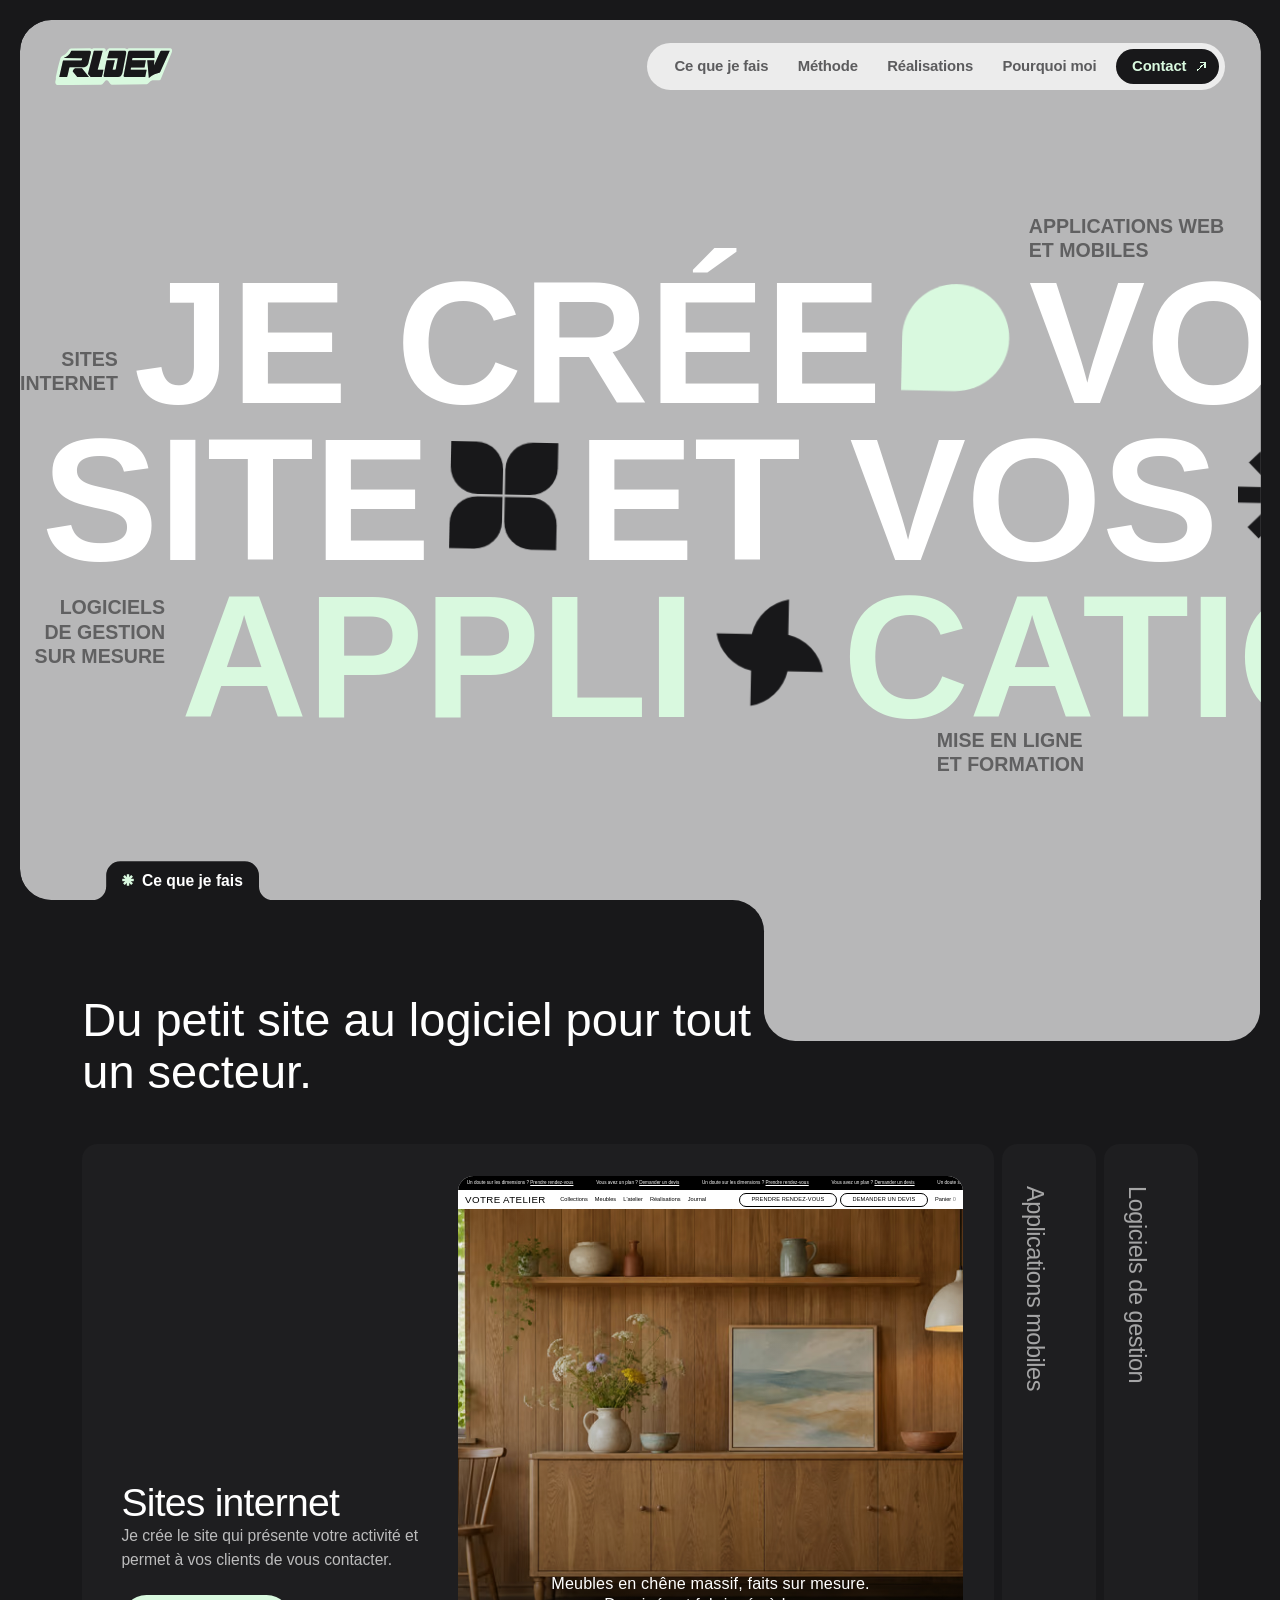
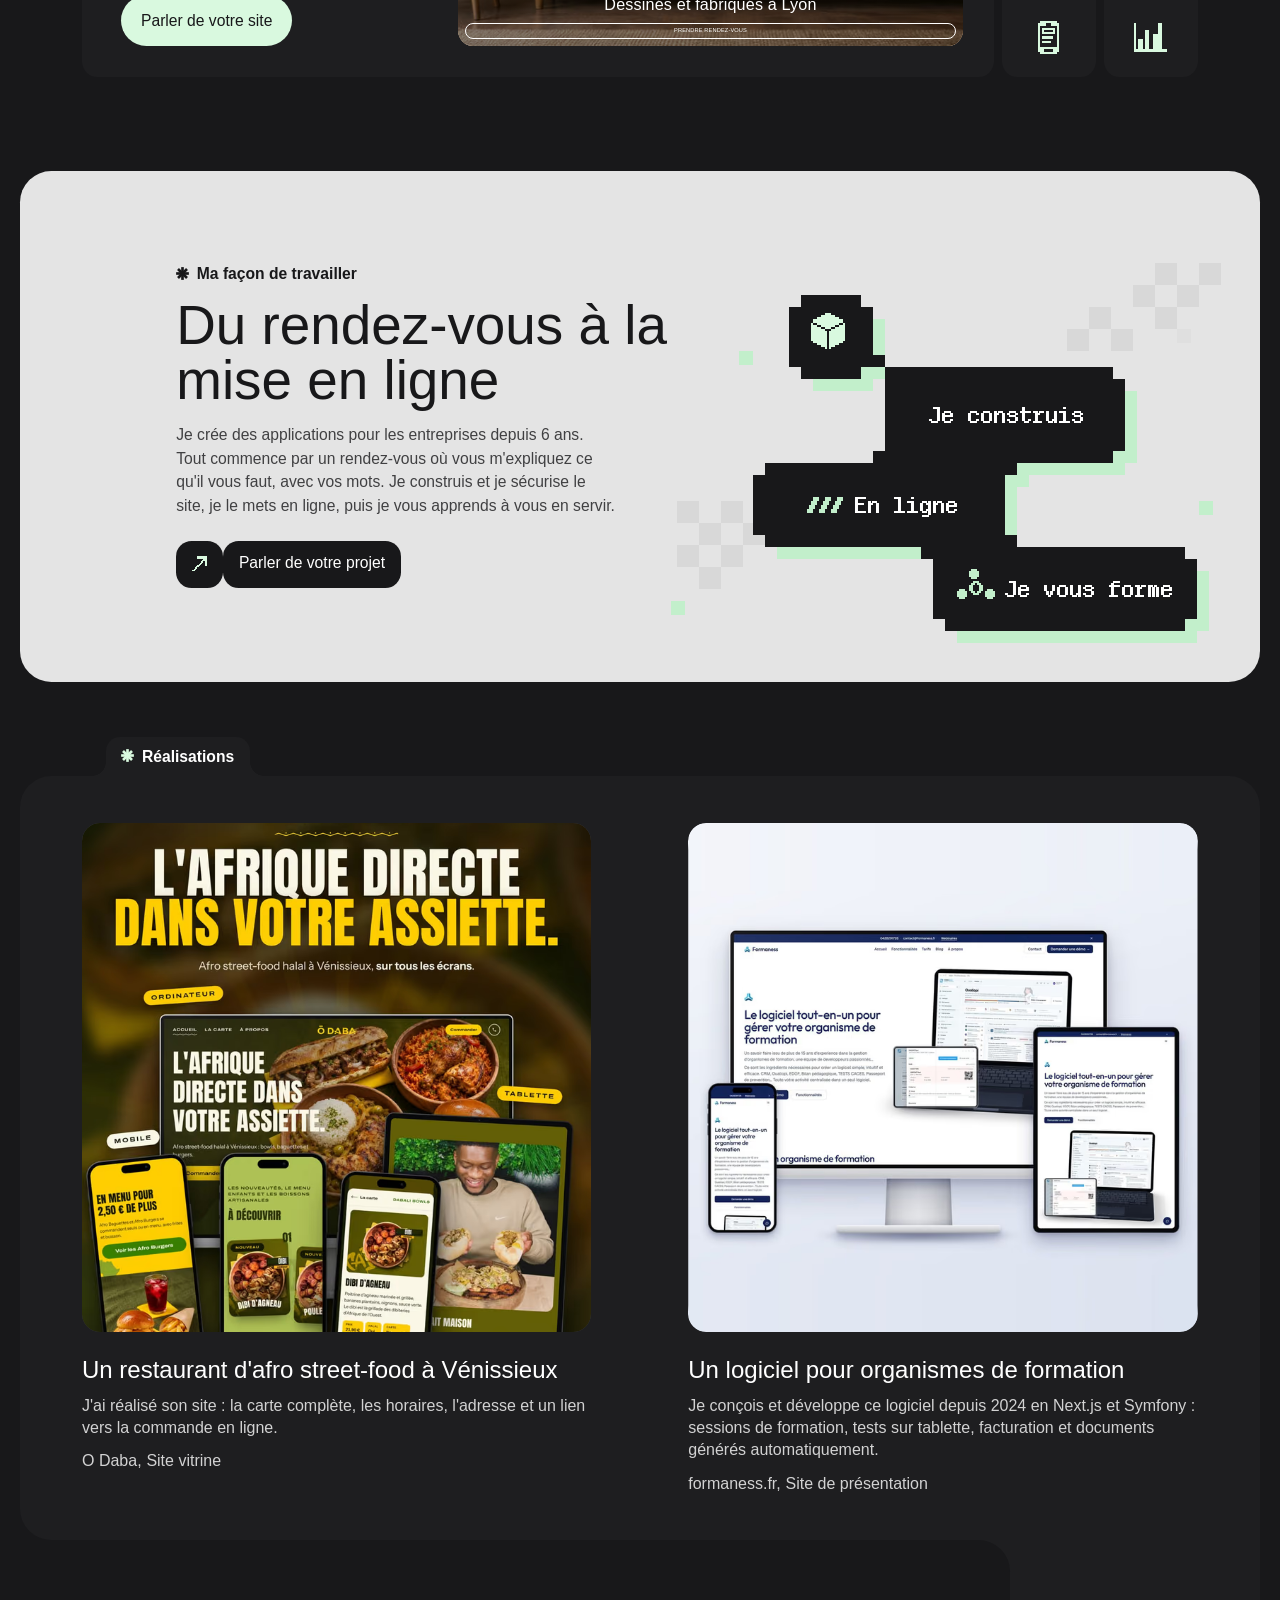
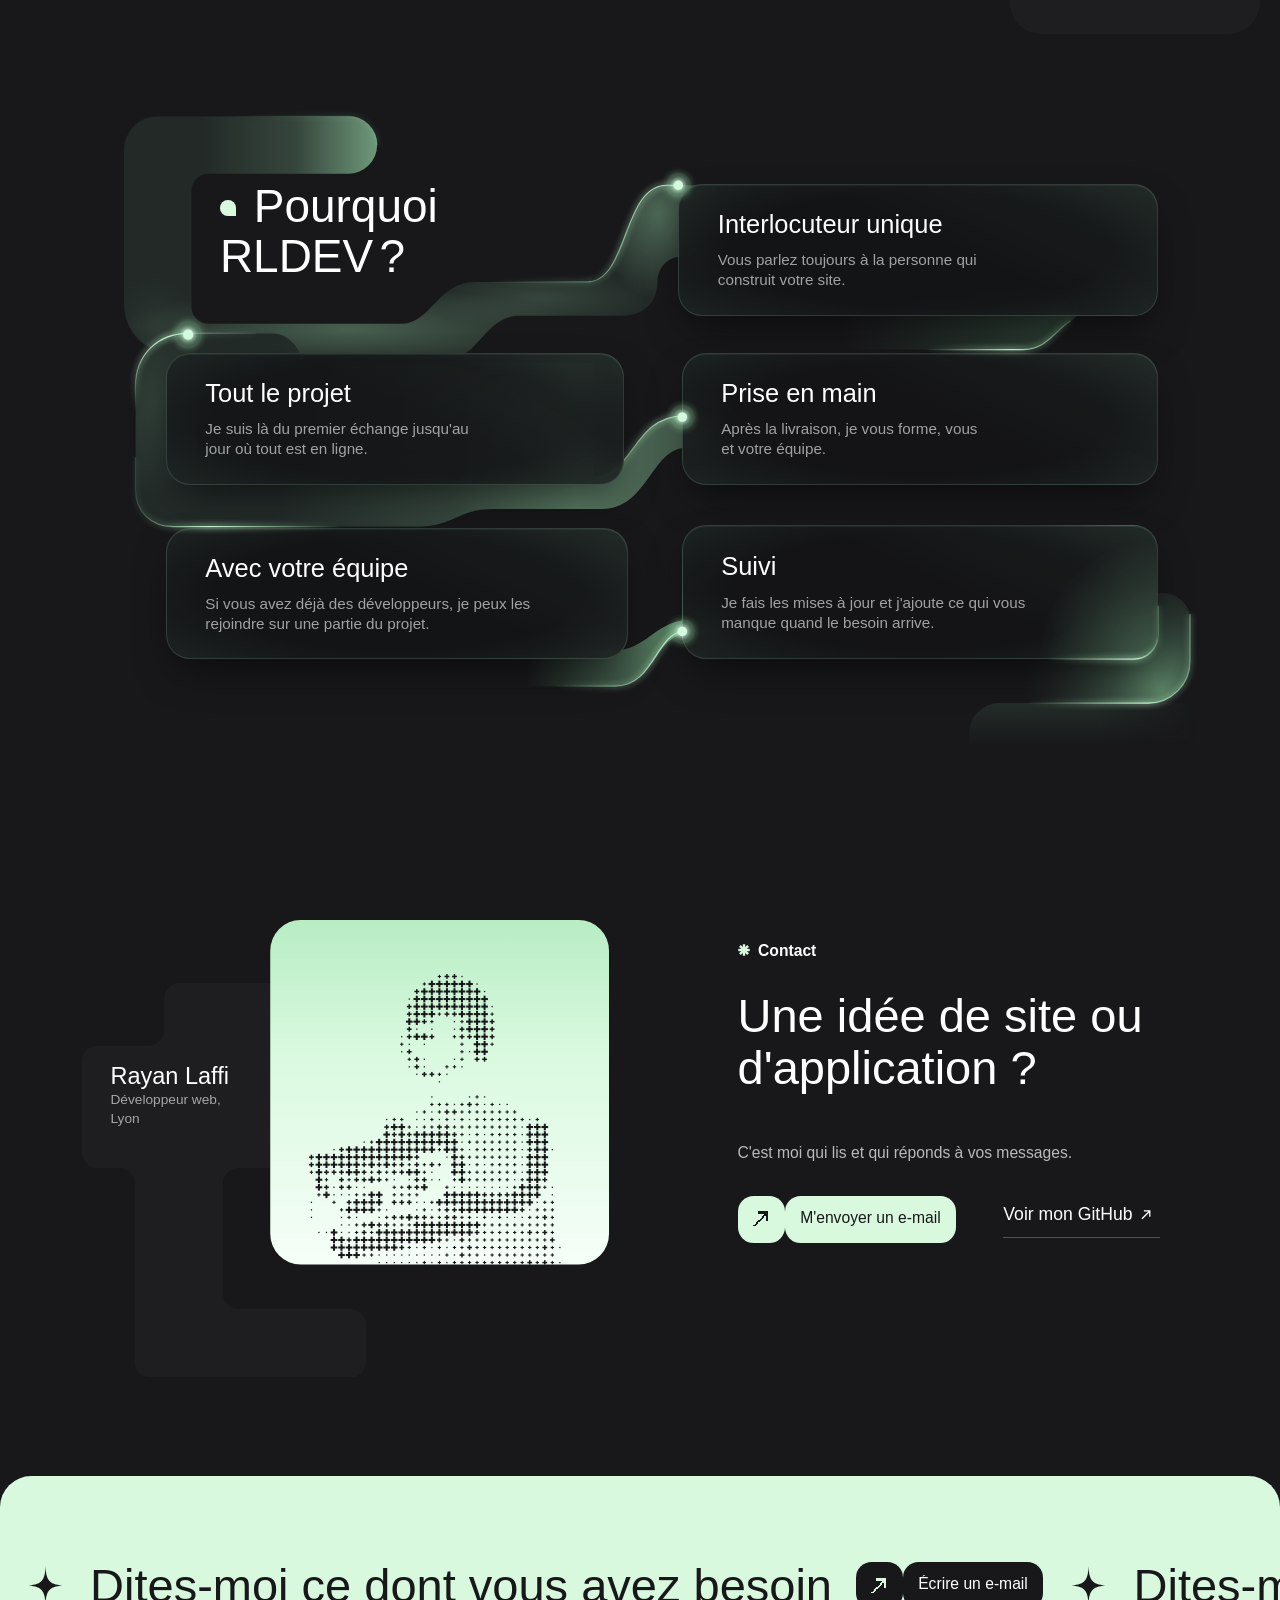
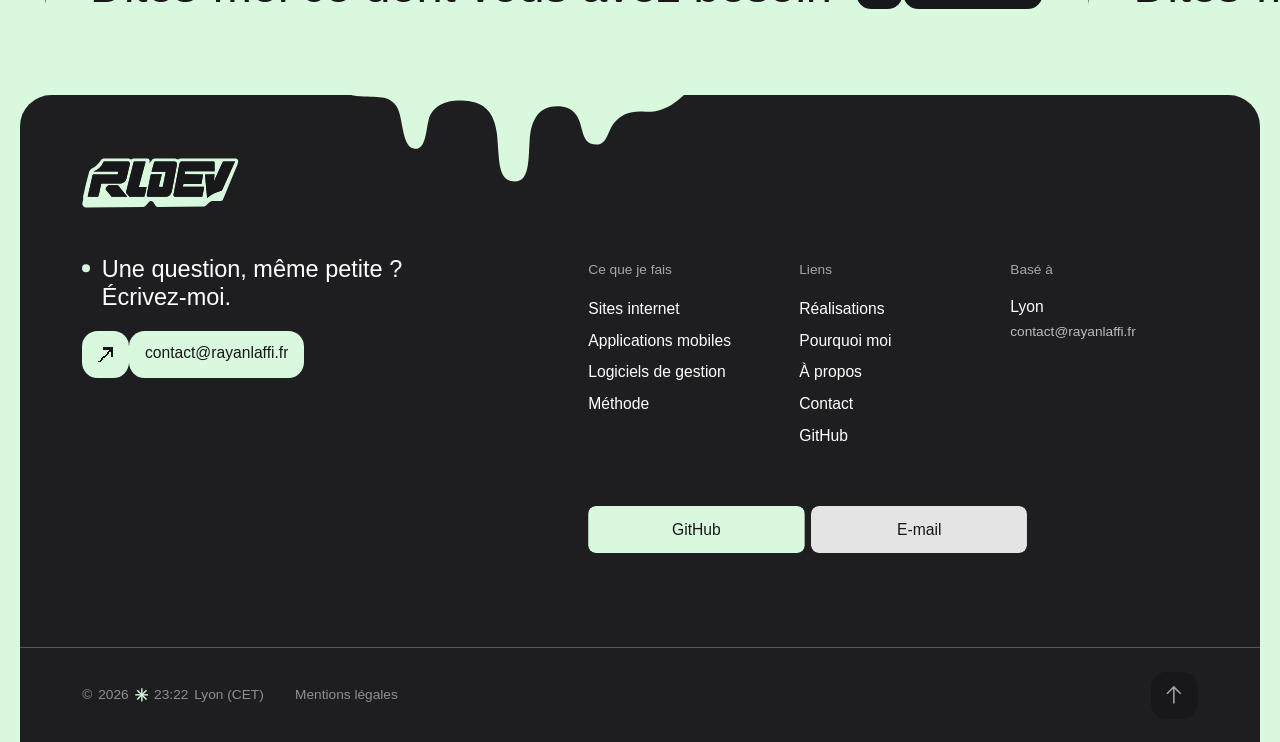
==== commit 5ae12457: "Réalisations : nouvelle image pour Formaness" ====
--- a/index.html
+++ b/index.html
@@ -1 +1 @@
-<!doctype html> <html lang="fr"><head><meta charset="utf-8"><meta http-equiv="Content-Security-Policy" content="default-src 'self'; script-src 'self'; style-src 'self' 'unsafe-inline' https://fonts.googleapis.com; font-src 'self' https://fonts.gstatic.com; img-src 'self' data:; connect-src 'self'; manifest-src 'self'; media-src 'self'; object-src 'none'; base-uri 'self'; form-action 'self' mailto:; upgrade-insecure-requests"><meta name="viewport" content="width=device-width, initial-scale=1"><title>Rayan Laffi, développeur web à Lyon | RLDEV</title><meta name="description" content="Rayan Laffi, développeur web indépendant à Lyon. Je crée des sites, des applications web et mobiles et des logiciels de gestion, puis je vous forme."><meta name="robots" content="index, follow, max-image-preview:large"><meta name="author" content="Rayan Laffi"><link rel="canonical" href="https://rayanlaffi.fr/"><meta name="theme-color" content="#18181A"><link rel="icon" href="favicon.ico" sizes="32x32"><link rel="icon" href="assets/monogramme-rl-vert.svg" type="image/svg+xml"><link rel="apple-touch-icon" href="apple-touch-icon.png"><link rel="manifest" href="site.webmanifest"><meta property="og:type" content="website"><meta property="og:locale" content="fr_FR"><meta property="og:site_name" content="RLDEV"><meta property="og:url" content="https://rayanlaffi.fr/"><meta property="og:title" content="Rayan Laffi, développeur web à Lyon | RLDEV"><meta property="og:description" content="Je crée des sites, des applications web et mobiles et des logiciels de gestion, puis je vous apprends à vous en servir."><meta property="og:image" content="https://rayanlaffi.fr/og-image.png"><meta property="og:image:type" content="image/png"><meta property="og:image:width" content="1200"><meta property="og:image:height" content="630"><meta property="og:image:alt" content="Logo RLDEV sur fond sombre, avec le texte « Rayan Laffi, développeur web indépendant à Lyon »"><meta name="twitter:card" content="summary_large_image"><meta name="twitter:title" content="Rayan Laffi, développeur web à Lyon | RLDEV"><meta name="twitter:description" content="Je crée des sites, des applications web et mobiles et des logiciels de gestion, puis je vous apprends à vous en servir."><meta name="twitter:image" content="https://rayanlaffi.fr/og-image.png"><meta name="twitter:image:alt" content="Logo RLDEV sur fond sombre, avec le texte « Rayan Laffi, développeur web indépendant à Lyon »"><script type="application/ld+json">{"@context":"https://schema.org","@graph":[{"@type":"WebSite","@id":"https://rayanlaffi.fr/#website","url":"https://rayanlaffi.fr/","name":"RLDEV","alternateName":"Rayan Laffi, développeur web à Lyon","inLanguage":"fr-FR","publisher":{"@id":"https://rayanlaffi.fr/#entreprise"}},{"@type":"ProfilePage","@id":"https://rayanlaffi.fr/#page","url":"https://rayanlaffi.fr/","name":"Rayan Laffi, développeur web à Lyon | RLDEV","description":"Rayan Laffi, développeur web indépendant à Lyon. Je crée des sites, des applications web et mobiles et des logiciels de gestion, puis je vous forme.","inLanguage":"fr-FR","dateModified":"2026-11-22","isPartOf":{"@id":"https://rayanlaffi.fr/#website"},"about":{"@id":"https://rayanlaffi.fr/#entreprise"},"mainEntity":{"@id":"https://rayanlaffi.fr/#rayan"},"primaryImageOfPage":{"@id":"https://rayanlaffi.fr/#image"},"hasPart":{"@id":"https://rayanlaffi.fr/#realisations"}},{"@type":"ImageObject","@id":"https://rayanlaffi.fr/#image","url":"https://rayanlaffi.fr/og-image.png","contentUrl":"https://rayanlaffi.fr/og-image.png","width":1200,"height":630,"caption":"Logo RLDEV, Rayan Laffi, développeur web indépendant à Lyon"},{"@type":"Person","@id":"https://rayanlaffi.fr/#rayan","name":"Rayan Laffi","givenName":"Rayan","familyName":"Laffi","jobTitle":"Développeur web indépendant","url":"https://rayanlaffi.fr/","email":"contact@rayanlaffi.fr","sameAs":["https://github.com/Rayanlaffi1"],"worksFor":{"@id":"https://rayanlaffi.fr/#entreprise"},"knowsLanguage":"fr","knowsAbout":["Création de sites internet","Applications web","Applications mobiles","Logiciels de gestion","Formation aux outils numériques"]},{"@type":"ProfessionalService","@id":"https://rayanlaffi.fr/#entreprise","name":"RLDEV","legalName":"Rayan Laffi, entrepreneur individuel","description":"Développeur web indépendant à Lyon : sites internet, applications web et mobiles, logiciels de gestion, mise en ligne et formation.","url":"https://rayanlaffi.fr/","email":"contact@rayanlaffi.fr","logo":{"@type":"ImageObject","url":"https://rayanlaffi.fr/icon-512.png","width":512,"height":512},"image":{"@id":"https://rayanlaffi.fr/#image"},"identifier":{"@type":"PropertyValue","propertyID":"SIRET","value":"95370436800026"},"founder":{"@id":"https://rayanlaffi.fr/#rayan"},"address":{"@type":"PostalAddress","addressLocality":"Vénissieux","addressRegion":"Auvergne-Rhône-Alpes","addressCountry":"FR"},"areaServed":[{"@type":"Country","name":"France","sameAs":"https://fr.wikipedia.org/wiki/France"},{"@type":"City","name":"Lyon","sameAs":"https://fr.wikipedia.org/wiki/Lyon"}],"knowsLanguage":"fr","sameAs":["https://github.com/Rayanlaffi1"],"contactPoint":{"@type":"ContactPoint","contactType":"demandes de projet","email":"contact@rayanlaffi.fr","availableLanguage":"fr"},"hasOfferCatalog":{"@type":"OfferCatalog","name":"Ce que je fais","itemListElement":[{"@type":"Offer","itemOffered":{"@type":"Service","name":"Sites internet","description":"Je crée le site qui présente votre activité et permet à vos clients de vous contacter.","provider":{"@id":"https://rayanlaffi.fr/#entreprise"}}},{"@type":"Offer","itemOffered":{"@type":"Service","name":"Applications mobiles","description":"Je développe votre application pour iPhone et pour Android.","provider":{"@id":"https://rayanlaffi.fr/#entreprise"}}},{"@type":"Offer","itemOffered":{"@type":"Service","name":"Logiciels de gestion","description":"Un outil construit autour de votre façon de travailler, pour votre entreprise ou pour toutes celles de votre métier.","provider":{"@id":"https://rayanlaffi.fr/#entreprise"}}},{"@type":"Offer","itemOffered":{"@type":"Service","name":"Mise en ligne et formation","description":"Je mets votre site en ligne, puis je vous forme, vous et votre équipe.","provider":{"@id":"https://rayanlaffi.fr/#entreprise"}}}]}},{"@type":"ItemList","@id":"https://rayanlaffi.fr/#realisations","name":"Réalisations","itemListElement":[{"@type":"ListItem","position":1,"item":{"@type":"CreativeWork","name":"O Daba, site vitrine d'un restaurant d'afro street-food à Vénissieux","creator":{"@id":"https://rayanlaffi.fr/#rayan"},"image":"https://rayanlaffi.fr/assets/projet-restaurant.jpg","inLanguage":"fr-FR"}},{"@type":"ListItem","position":2,"item":{"@type":"WebSite","name":"formaness.fr, site de présentation d'un logiciel pour organismes de formation","url":"https://www.formaness.fr/","image":"https://rayanlaffi.fr/assets/projet-formaness.jpg","inLanguage":"fr-FR"}}]}]}</script><link rel="preconnect" href="https://fonts.googleapis.com"><link rel="preconnect" href="https://fonts.gstatic.com" crossorigin><link rel="stylesheet" href="https://fonts.googleapis.com/css2?family=Caveat:wght@500&family=Commissioner:wght,FLAR@250..300,100&family=Instrument+Sans:wght@400;500;600&family=Manrope:wght@300;400;800&family=Sofia+Sans+Extra+Condensed:wght@800&display=swap"><link rel="preload" href="assets/DepartureMono-Regular.EIIMXWAB.woff2" as="font" type="font/woff2" crossorigin><link rel="stylesheet" href="assets/site.7adcb0ca02.css"></head><body> <div class="preloader" hidden aria-hidden="true"><canvas></canvas></div> <script src="assets/debut.6d27a9efea.js"></script> <a class="skip-link" href="#main">Aller au contenu</a> <header class="nav" data-nav> <div class="nav__bar"> <a class="nav__logo" href="#accueil"> <svg class="logo-rldev" viewBox="42 204 1461 465" role="img" aria-label="RLDEV" focusable="false"><path fill="currentColor" fill-rule="evenodd" d="M46,640 L56,657 L72,665 L614,662 L631,654 L671,609 L681,604 L690,604 L704,613 L731,653 L747,660 L1184,656 L1196,650 L1228,618 L1246,608 L1257,605 L1338,605 L1349,601 L1355,595 L1492,264 L1499,239 L1498,227 L1490,214 L1477,208 L961,208 L951,211 L939,219 L911,208 L718,208 L700,216 L670,255 L674,234 L672,224 L665,214 L652,208 L520,208 L501,217 L477,208 L240,209 L226,216 L218,224 L201,248 L176,275 L160,287 L126,306 L110,327 L80,441 L53,560 L52,582 L54,587 L46,622 Z M961,240 L968,237 L1273,237 L1278,241 L1279,328 L1006,328 L1004,331 L1000,353 L1003,356 L1171,357 L1157,441 L1153,447 L990,447 L987,449 L984,463 L984,473 L1178,473 L1181,477 L1164,566 L906,566 L897,559 L895,548 L951,256 L955,246 Z M486,245 L488,263 L456,398 L448,414 L433,430 L420,438 L405,442 L224,442 L220,449 L202,532 L192,566 L95,565 L141,364 L145,359 L369,359 L377,351 L380,337 L378,330 L150,329 L182,314 L204,298 L227,272 L243,240 L248,237 L472,237 L481,240 Z M722,237 L905,237 L915,239 L925,248 L927,254 L926,274 L879,519 L865,546 L853,557 L841,563 L826,566 L656,566 L647,558 L647,543 L681,369 L686,355 L786,356 L758,473 L790,474 L797,467 L823,334 L821,332 L692,332 L693,321 L715,243 Z M1469,237 L1347,508 L1280,531 L1245,550 L1209,576 L1189,357 L1277,356 L1273,422 L1353,244 L1362,237 Z M529,237 L633,237 L635,239 L573,470 L575,474 L644,475 L632,535 L623,566 L485,566 L453,528 L453,520 L524,241 Z M264,488 L276,468 L291,457 L377,457 L464,565 L319,566 L263,497 Z"/><path class="logo-rldev__ink" d="M961,240 L968,237 L1273,237 L1278,241 L1279,328 L1006,328 L1004,331 L1000,353 L1003,356 L1171,357 L1157,441 L1153,447 L990,447 L987,449 L984,463 L984,473 L1178,473 L1181,477 L1164,566 L906,566 L897,559 L895,548 L951,256 L955,246 Z M486,245 L488,263 L456,398 L448,414 L433,430 L420,438 L405,442 L224,442 L220,449 L202,532 L192,566 L95,565 L141,364 L145,359 L369,359 L377,351 L380,337 L378,330 L150,329 L182,314 L204,298 L227,272 L243,240 L248,237 L472,237 L481,240 Z M722,237 L905,237 L915,239 L925,248 L927,254 L926,274 L879,519 L865,546 L853,557 L841,563 L826,566 L656,566 L647,558 L647,543 L681,369 L686,355 L786,356 L758,473 L790,474 L797,467 L823,334 L821,332 L692,332 L693,321 L715,243 Z M1469,237 L1347,508 L1280,531 L1245,550 L1209,576 L1189,357 L1277,356 L1273,422 L1353,244 L1362,237 Z M529,237 L633,237 L635,239 L573,470 L575,474 L644,475 L632,535 L623,566 L485,566 L453,528 L453,520 L524,241 Z M264,488 L276,468 L291,457 L377,457 L464,565 L319,566 L263,497 Z"/></svg> </a> <nav class="nav__links-wrap pmenu" aria-label="Navigation principale" data-pmenu-nav> <span class="pmenu__goutte" aria-hidden="true"></span> <ul class="pmenu__liste"> <li class="pmenu__item" data-pmenu> <button class="pmenu__lien" type="button" aria-expanded="false" aria-controls="pmenu-services" data-pmenu-cible="services">Ce que je fais</button> <div class="pmenu__tiroir" id="pmenu-services"> <ul class="pmenu__carte"> <li style="--i:0"><a class="pmenu__entree" href="#services"><span class="pmenu__forme" aria-hidden="true"><svg viewBox="0 0 100 100" focusable="false"><g fill="currentColor"><path d="M3 3H25A24 24 0 0 1 49 27V49H27A24 24 0 0 1 3 25Z"/><path transform="matrix(-1 0 0 1 100 0)" d="M3 3H25A24 24 0 0 1 49 27V49H27A24 24 0 0 1 3 25Z"/><path transform="matrix(1 0 0 -1 0 100)" d="M3 3H25A24 24 0 0 1 49 27V49H27A24 24 0 0 1 3 25Z"/><path transform="rotate(180 50 50)" d="M3 3H25A24 24 0 0 1 49 27V49H27A24 24 0 0 1 3 25Z"/></g></svg></span><span class="pmenu__texte"><span class="pmenu__nom">Sites internet</span><span class="pmenu__desc">Le site qui présente votre activité</span></span></a></li> <li style="--i:1"><a class="pmenu__entree" href="#services"><span class="pmenu__forme" aria-hidden="true"><svg viewBox="0 0 100 100" focusable="false"><path fill="currentColor" d="M66 3V34A40 40 0 0 1 97 66H66A40 40 0 0 1 34 97V66A40 40 0 0 1 3 34H34A40 40 0 0 1 66 3Z"/></svg></span><span class="pmenu__texte"><span class="pmenu__nom">Applications mobiles</span><span class="pmenu__desc">Pour iPhone et pour Android</span></span></a></li> <li style="--i:2"><a class="pmenu__entree" href="#services"><span class="pmenu__forme" aria-hidden="true"><svg viewBox="0 0 100 100" focusable="false"><g fill="currentColor"><rect x="43" y="3" width="14" height="94"/><rect x="43" y="3" width="14" height="94" transform="rotate(45 50 50)"/><rect x="43" y="3" width="14" height="94" transform="rotate(90 50 50)"/><rect x="43" y="3" width="14" height="94" transform="rotate(135 50 50)"/></g></svg></span><span class="pmenu__texte"><span class="pmenu__nom">Logiciels de gestion</span><span class="pmenu__desc">Construits autour de votre métier</span></span></a></li> </ul> </div> </li> <li class="pmenu__item"><a class="pmenu__lien" href="#vision" data-pmenu-cible="vision">Méthode</a></li> <li class="pmenu__item" data-pmenu> <button class="pmenu__lien" type="button" aria-expanded="false" aria-controls="pmenu-projets" data-pmenu-cible="projets">Réalisations</button> <div class="pmenu__tiroir" id="pmenu-projets"> <ul class="pmenu__carte"> <li style="--i:0"><a class="pmenu__entree" href="#projets"><span class="pmenu__forme pmenu__forme--projet" style="--tint:#FDCC02;--clip:var(--rg-clip-fleur)" aria-hidden="true"></span><span class="pmenu__texte"><span class="pmenu__nom">O Daba</span><span class="pmenu__desc">Site vitrine, Vénissieux</span></span></a></li> <li style="--i:1"><a class="pmenu__entree" href="#projets"><span class="pmenu__forme pmenu__forme--projet" style="--tint:#3281A9;--clip:var(--rg-clip-carre)" aria-hidden="true"></span><span class="pmenu__texte"><span class="pmenu__nom">Formaness</span><span class="pmenu__desc">Site de présentation</span></span></a></li> <li style="--i:2" hidden><a class="pmenu__entree" href="#projets"><span class="pmenu__forme pmenu__forme--projet" style="--tint:#234F1A;--clip:var(--rg-clip-etoile)" aria-hidden="true"></span><span class="pmenu__texte"><span class="pmenu__nom">Comptoir des Saveurs</span><span class="pmenu__desc">Site vitrine, Lyon</span></span></a></li> </ul> </div> </li> <li class="pmenu__item"><a class="pmenu__lien" href="#pourquoi" data-pmenu-cible="pourquoi">Pourquoi moi</a></li> <li class="pmenu__item"><a class="pmenu__contact" href="#contact" data-pmenu-cible="contact"><span>Contact</span><span class="pmenu__fleche-boite"><svg class="pmenu__fleche" viewBox="-2 -2 16 16" aria-hidden="true" focusable="false" shape-rendering="crispEdges"><g fill="currentColor"><rect x="4" y="0" width="8" height="2"/><rect x="9" y="2" width="3" height="1"/><rect x="8" y="3" width="4" height="1"/><rect x="7" y="4" width="2" height="1"/><rect x="10" y="4" width="2" height="4"/><rect x="6" y="5" width="2" height="1"/><rect x="5" y="6" width="2" height="1"/><rect x="4" y="7" width="2" height="1"/><rect x="3" y="8" width="2" height="1"/><rect x="2" y="9" width="2" height="1"/><rect x="1" y="10" width="2" height="1"/><rect x="0" y="11" width="2" height="1"/></g></svg></span></a></li> </ul> </nav> <div class="pmob" data-pmob> <button class="pmob__pilule" type="button" aria-expanded="false" aria-controls="pmob-panneau" data-pmob-ouvrir> <span class="pmob__goutte" aria-hidden="true"></span><span>Menu</span> </button> <div class="pmob__panneau" id="pmob-panneau" role="dialog" aria-modal="true" aria-label="Menu" hidden> <div class="pmob__tete"> <a class="pmob__logo" href="#accueil" aria-label="RLDEV, accueil" data-pmob-logo></a> <button class="pmob__retour" type="button" data-pmob-retour hidden><svg class="pmob__chevron" viewBox="0 0 6 10" aria-hidden="true" focusable="false" shape-rendering="crispEdges"><path fill="currentColor" d="M0 0h2v2H0zM2 2h2v2H2zM4 4h2v2H4zM2 6h2v2H2zM0 8h2v2H0z"/></svg><span data-pmob-retour-texte>Retour</span></button> <button class="pmob__fermer" type="button" data-pmob-fermer><span>Fermer</span><svg viewBox="0 0 7 7" aria-hidden="true" focusable="false" shape-rendering="crispEdges"><path fill="currentColor" d="M0 0h1v1H0zM6 0h1v1H6zM1 1h1v1H1zM5 1h1v1H5zM2 2h1v1H2zM4 2h1v1H4zM3 3h1v1H3zM2 4h1v1H2zM4 4h1v1H4zM1 5h1v1H1zM5 5h1v1H5zM0 6h1v1H0zM6 6h1v1H6z"/></svg></button> </div> <div class="pmob__vues" data-pmob-vues> <ul class="pmob__vue" data-pmob-vue="racine"> <li style="--i:0"><button class="pmob__lien" type="button" data-pmob-vers="services" data-pmenu-cible="services">Ce que je fais<svg class="pmob__chevron" viewBox="0 0 6 10" aria-hidden="true" focusable="false" shape-rendering="crispEdges"><path fill="currentColor" d="M0 0h2v2H0zM2 2h2v2H2zM4 4h2v2H4zM2 6h2v2H2zM0 8h2v2H0z"/></svg></button></li> <li style="--i:1"><a class="pmob__lien" href="#vision" data-pmenu-cible="vision">Méthode</a></li> <li style="--i:2"><button class="pmob__lien" type="button" data-pmob-vers="projets" data-pmenu-cible="projets">Réalisations<svg class="pmob__chevron" viewBox="0 0 6 10" aria-hidden="true" focusable="false" shape-rendering="crispEdges"><path fill="currentColor" d="M0 0h2v2H0zM2 2h2v2H2zM4 4h2v2H4zM2 6h2v2H2zM0 8h2v2H0z"/></svg></button></li> <li style="--i:3"><a class="pmob__lien" href="#pourquoi" data-pmenu-cible="pourquoi">Pourquoi moi</a></li> </ul> <ul class="pmob__vue" data-pmob-vue="services" aria-label="Ce que je fais" hidden> <li style="--i:0"><a class="pmenu__entree" href="#services"><span class="pmenu__forme" aria-hidden="true"><svg viewBox="0 0 100 100" focusable="false"><g fill="currentColor"><path d="M3 3H25A24 24 0 0 1 49 27V49H27A24 24 0 0 1 3 25Z"/><path transform="matrix(-1 0 0 1 100 0)" d="M3 3H25A24 24 0 0 1 49 27V49H27A24 24 0 0 1 3 25Z"/><path transform="matrix(1 0 0 -1 0 100)" d="M3 3H25A24 24 0 0 1 49 27V49H27A24 24 0 0 1 3 25Z"/><path transform="rotate(180 50 50)" d="M3 3H25A24 24 0 0 1 49 27V49H27A24 24 0 0 1 3 25Z"/></g></svg></span><span class="pmenu__texte"><span class="pmenu__nom">Sites internet</span><span class="pmenu__desc">Le site qui présente votre activité</span></span></a></li> <li style="--i:1"><a class="pmenu__entree" href="#services"><span class="pmenu__forme" aria-hidden="true"><svg viewBox="0 0 100 100" focusable="false"><path fill="currentColor" d="M66 3V34A40 40 0 0 1 97 66H66A40 40 0 0 1 34 97V66A40 40 0 0 1 3 34H34A40 40 0 0 1 66 3Z"/></svg></span><span class="pmenu__texte"><span class="pmenu__nom">Applications mobiles</span><span class="pmenu__desc">Pour iPhone et pour Android</span></span></a></li> <li style="--i:2"><a class="pmenu__entree" href="#services"><span class="pmenu__forme" aria-hidden="true"><svg viewBox="0 0 100 100" focusable="false"><g fill="currentColor"><rect x="43" y="3" width="14" height="94"/><rect x="43" y="3" width="14" height="94" transform="rotate(45 50 50)"/><rect x="43" y="3" width="14" height="94" transform="rotate(90 50 50)"/><rect x="43" y="3" width="14" height="94" transform="rotate(135 50 50)"/></g></svg></span><span class="pmenu__texte"><span class="pmenu__nom">Logiciels de gestion</span><span class="pmenu__desc">Construits autour de votre métier</span></span></a></li> </ul> <ul class="pmob__vue" data-pmob-vue="projets" aria-label="Réalisations" hidden> <li style="--i:0"><a class="pmenu__entree" href="#projets"><span class="pmenu__forme pmenu__forme--projet" style="--tint:#FDCC02;--clip:var(--rg-clip-fleur)" aria-hidden="true"></span><span class="pmenu__texte"><span class="pmenu__nom">O Daba</span><span class="pmenu__desc">Site vitrine, Vénissieux</span></span></a></li> <li style="--i:1"><a class="pmenu__entree" href="#projets"><span class="pmenu__forme pmenu__forme--projet" style="--tint:#3281A9;--clip:var(--rg-clip-carre)" aria-hidden="true"></span><span class="pmenu__texte"><span class="pmenu__nom">Formaness</span><span class="pmenu__desc">Site de présentation</span></span></a></li> <li style="--i:2" hidden><a class="pmenu__entree" href="#projets"><span class="pmenu__forme pmenu__forme--projet" style="--tint:#234F1A;--clip:var(--rg-clip-etoile)" aria-hidden="true"></span><span class="pmenu__texte"><span class="pmenu__nom">Comptoir des Saveurs</span><span class="pmenu__desc">Site vitrine, Lyon</span></span></a></li> </ul> </div> <a class="pmob__contact" href="#contact"><span>Contact</span><span class="pmenu__fleche-boite"><svg class="pmenu__fleche" viewBox="-2 -2 16 16" aria-hidden="true" focusable="false" shape-rendering="crispEdges"><g fill="currentColor"><rect x="4" y="0" width="8" height="2"/><rect x="9" y="2" width="3" height="1"/><rect x="8" y="3" width="4" height="1"/><rect x="7" y="4" width="2" height="1"/><rect x="10" y="4" width="2" height="4"/><rect x="6" y="5" width="2" height="1"/><rect x="5" y="6" width="2" height="1"/><rect x="4" y="7" width="2" height="1"/><rect x="3" y="8" width="2" height="1"/><rect x="2" y="9" width="2" height="1"/><rect x="1" y="10" width="2" height="1"/><rect x="0" y="11" width="2" height="1"/></g></svg></span></a> </div> </div> </div> </header> <main id="main"> <header class="hero" id="accueil"> <div class="nav-trigger" data-nav-trigger aria-hidden="true"></div> <div class="hero__panel hx" data-hx> <div class="hx__stage" data-hx-stage> <h1 class="hx__layer hx__layer--title" id="hx-title"> <span class="visually-hidden">Rayan Laffi, développeur web à Lyon : je crée votre site et vos applications</span> <span class="hx__row hx__row--1" aria-hidden="true"> <span class="hx__lab hx__lab--left">Sites<br>internet</span> <span class="hx__cell" data-hx-side="l"><span class="hx__word" data-hx-word>Je crée</span></span> <span class="hx__cell hx__cell--slot" data-hx-slot><span class="hx__slot" data-hx-slot-in> <svg class="px" viewBox="0 0 100 100" data-px data-state="goutte" focusable="false"> <g class="px__g px__feuilles"><g><path class="px__ink px__feuille" d="M3 3H25A24 24 0 0 1 49 27V49H27A24 24 0 0 1 3 25Z"/></g><g transform="matrix(-1 0 0 1 100 0)"><path class="px__ink px__feuille" d="M3 3H25A24 24 0 0 1 49 27V49H27A24 24 0 0 1 3 25Z"/></g><g transform="matrix(1 0 0 -1 0 100)"><path class="px__ink px__feuille" d="M3 3H25A24 24 0 0 1 49 27V49H27A24 24 0 0 1 3 25Z"/></g><g transform="rotate(180 50 50)"><path class="px__ink px__feuille" d="M3 3H25A24 24 0 0 1 49 27V49H27A24 24 0 0 1 3 25Z"/></g></g> <g class="px__g px__asterisque"><g><rect class="px__ink px__bar" x="43" y="3" width="14" height="94"/></g><g transform="rotate(45 50 50)"><rect class="px__ink px__bar" x="43" y="3" width="14" height="94"/></g><g transform="rotate(90 50 50)"><rect class="px__ink px__bar" x="43" y="3" width="14" height="94"/></g><g transform="rotate(135 50 50)"><rect class="px__ink px__bar" x="43" y="3" width="14" height="94"/></g></g> <g class="px__g px__moulin"><path class="px__ink px__moulin-forme" d="M66 3V34A40 40 0 0 1 97 66H66A40 40 0 0 1 34 97V66A40 40 0 0 1 3 34H34A40 40 0 0 1 66 3Z"/></g> <g class="px__g px__goutte"><path class="px__acc px__goutte-forme" d="M3 97V50A47 47 0 1 1 50 97Z"/></g> </svg> </span></span> <span class="hx__stack hx__stack--up"> <span class="hx__lab hx__lab--up">Applications web<br>et mobiles</span> <span class="hx__cell" data-hx-side="r"><span class="hx__word" data-hx-word>votre</span></span> </span> </span> <span class="hx__row hx__row--2" aria-hidden="true"> <span class="hx__cell" data-hx-side="l"><span class="hx__word" data-hx-word>site</span></span> <span class="hx__cell hx__cell--slot" data-hx-slot><span class="hx__slot" data-hx-slot-in> <svg class="px" viewBox="0 0 100 100" data-px data-state="feuilles" focusable="false"> <g class="px__g px__feuilles"><g><path class="px__ink px__feuille" d="M3 3H25A24 24 0 0 1 49 27V49H27A24 24 0 0 1 3 25Z"/></g><g transform="matrix(-1 0 0 1 100 0)"><path class="px__ink px__feuille" d="M3 3H25A24 24 0 0 1 49 27V49H27A24 24 0 0 1 3 25Z"/></g><g transform="matrix(1 0 0 -1 0 100)"><path class="px__ink px__feuille" d="M3 3H25A24 24 0 0 1 49 27V49H27A24 24 0 0 1 3 25Z"/></g><g transform="rotate(180 50 50)"><path class="px__ink px__feuille" d="M3 3H25A24 24 0 0 1 49 27V49H27A24 24 0 0 1 3 25Z"/></g></g> <g class="px__g px__asterisque"><g><rect class="px__ink px__bar" x="43" y="3" width="14" height="94"/></g><g transform="rotate(45 50 50)"><rect class="px__ink px__bar" x="43" y="3" width="14" height="94"/></g><g transform="rotate(90 50 50)"><rect class="px__ink px__bar" x="43" y="3" width="14" height="94"/></g><g transform="rotate(135 50 50)"><rect class="px__ink px__bar" x="43" y="3" width="14" height="94"/></g></g> <g class="px__g px__moulin"><path class="px__ink px__moulin-forme" d="M66 3V34A40 40 0 0 1 97 66H66A40 40 0 0 1 34 97V66A40 40 0 0 1 3 34H34A40 40 0 0 1 66 3Z"/></g> <g class="px__g px__goutte"><path class="px__acc px__goutte-forme" d="M3 97V50A47 47 0 1 1 50 97Z"/></g> </svg> </span></span> <span class="hx__cell" data-hx-side="r"><span class="hx__word" data-hx-word>et vos</span></span> <span class="hx__cell hx__cell--slot" data-hx-slot><span class="hx__slot" data-hx-slot-in> <svg class="px" viewBox="0 0 100 100" data-px data-state="asterisque" focusable="false"> <g class="px__g px__feuilles"><g><path class="px__ink px__feuille" d="M3 3H25A24 24 0 0 1 49 27V49H27A24 24 0 0 1 3 25Z"/></g><g transform="matrix(-1 0 0 1 100 0)"><path class="px__ink px__feuille" d="M3 3H25A24 24 0 0 1 49 27V49H27A24 24 0 0 1 3 25Z"/></g><g transform="matrix(1 0 0 -1 0 100)"><path class="px__ink px__feuille" d="M3 3H25A24 24 0 0 1 49 27V49H27A24 24 0 0 1 3 25Z"/></g><g transform="rotate(180 50 50)"><path class="px__ink px__feuille" d="M3 3H25A24 24 0 0 1 49 27V49H27A24 24 0 0 1 3 25Z"/></g></g> <g class="px__g px__asterisque"><g><rect class="px__ink px__bar" x="43" y="3" width="14" height="94"/></g><g transform="rotate(45 50 50)"><rect class="px__ink px__bar" x="43" y="3" width="14" height="94"/></g><g transform="rotate(90 50 50)"><rect class="px__ink px__bar" x="43" y="3" width="14" height="94"/></g><g transform="rotate(135 50 50)"><rect class="px__ink px__bar" x="43" y="3" width="14" height="94"/></g></g> <g class="px__g px__moulin"><path class="px__ink px__moulin-forme" d="M66 3V34A40 40 0 0 1 97 66H66A40 40 0 0 1 34 97V66A40 40 0 0 1 3 34H34A40 40 0 0 1 66 3Z"/></g> <g class="px__g px__goutte"><path class="px__acc px__goutte-forme" d="M3 97V50A47 47 0 1 1 50 97Z"/></g> </svg> </span></span> <span class="hx__cta hx__cta--row hx__cta--ghost" data-hx-cta-ghost></span> </span> <span class="hx__row hx__row--3" aria-hidden="true"> <span class="hx__lab hx__lab--left">Logiciels<br>de gestion<br>sur mesure</span> <span class="hx__cell" data-hx-side="l"><span class="hx__word" data-hx-word>appli</span></span> <span class="hx__cell hx__cell--slot" data-hx-slot><span class="hx__slot" data-hx-slot-in> <svg class="px" viewBox="0 0 100 100" data-px data-state="moulin" focusable="false"> <g class="px__g px__feuilles"><g><path class="px__ink px__feuille" d="M3 3H25A24 24 0 0 1 49 27V49H27A24 24 0 0 1 3 25Z"/></g><g transform="matrix(-1 0 0 1 100 0)"><path class="px__ink px__feuille" d="M3 3H25A24 24 0 0 1 49 27V49H27A24 24 0 0 1 3 25Z"/></g><g transform="matrix(1 0 0 -1 0 100)"><path class="px__ink px__feuille" d="M3 3H25A24 24 0 0 1 49 27V49H27A24 24 0 0 1 3 25Z"/></g><g transform="rotate(180 50 50)"><path class="px__ink px__feuille" d="M3 3H25A24 24 0 0 1 49 27V49H27A24 24 0 0 1 3 25Z"/></g></g> <g class="px__g px__asterisque"><g><rect class="px__ink px__bar" x="43" y="3" width="14" height="94"/></g><g transform="rotate(45 50 50)"><rect class="px__ink px__bar" x="43" y="3" width="14" height="94"/></g><g transform="rotate(90 50 50)"><rect class="px__ink px__bar" x="43" y="3" width="14" height="94"/></g><g transform="rotate(135 50 50)"><rect class="px__ink px__bar" x="43" y="3" width="14" height="94"/></g></g> <g class="px__g px__moulin"><path class="px__ink px__moulin-forme" d="M66 3V34A40 40 0 0 1 97 66H66A40 40 0 0 1 34 97V66A40 40 0 0 1 3 34H34A40 40 0 0 1 66 3Z"/></g> <g class="px__g px__goutte"><path class="px__acc px__goutte-forme" d="M3 97V50A47 47 0 1 1 50 97Z"/></g> </svg> </span></span> <span class="hx__stack hx__stack--down"> <span class="hx__cell" data-hx-side="r"><span class="hx__word" data-hx-word>cations</span></span> <span class="hx__lab hx__lab--down">Mise en ligne<br>et formation</span> </span> </span> </h1> <div class="hx__layer hx__layer--ui"> <p class="visually-hidden">Sites internet, applications web et mobiles, logiciels de gestion sur mesure, mise en ligne et formation.</p> <div class="hx__row hx__row--1"> <span class="hx__lab hx__lab--left" data-hx-lab="left" data-hx-side="l" aria-hidden="true">Sites<br>internet</span> <span class="hx__cell" aria-hidden="true"><span class="hx__word">Je crée</span></span> <span class="hx__cell hx__cell--slot" aria-hidden="true"></span> <span class="hx__stack hx__stack--up"> <span class="hx__lab hx__lab--up" data-hx-lab="up" data-hx-side="r" aria-hidden="true">Applications web<br>et mobiles</span> <span class="hx__cell" aria-hidden="true"><span class="hx__word">votre</span></span> </span> </div> <div class="hx__row hx__row--2"> <span class="hx__cell" aria-hidden="true"><span class="hx__word">site</span></span> <span class="hx__cell hx__cell--slot" aria-hidden="true"></span> <span class="hx__cell" aria-hidden="true"><span class="hx__word">et vos</span></span> <span class="hx__cell hx__cell--slot" aria-hidden="true"></span> <a class="hx__cta hx__cta--row" href="#contact" data-hx-cta data-hx-side="r"> <span class="hx__cta-inner"> <span class="hx__cta-text" data-hx-cta-text>Me contacter</span> <span class="hx__cta-arrow" aria-hidden="true"><svg viewBox="0 0 14 14" focusable="false"><path d="M2.5 11.5L11 3M4.5 3H11V9.5" fill="none" stroke="currentColor" stroke-width="2.4"/></svg></span> </span> <span class="hx__cta-hover" aria-hidden="true"> <span class="hx__cta-text hx__cta-dup" data-text="Me contacter"></span> <span class="hx__cta-arrow"><svg viewBox="0 0 14 14" focusable="false"><path d="M2.5 11.5L11 3M4.5 3H11V9.5" fill="none" stroke="currentColor" stroke-width="2.4"/></svg></span> </span> </a> </div> <div class="hx__row hx__row--3"> <span class="hx__lab hx__lab--left" data-hx-lab="left" data-hx-side="l" aria-hidden="true">Logiciels<br>de gestion<br>sur mesure</span> <span class="hx__cell" aria-hidden="true"><span class="hx__word">appli</span></span> <span class="hx__cell hx__cell--slot" aria-hidden="true"></span> <span class="hx__stack hx__stack--down"> <span class="hx__cell" aria-hidden="true"><span class="hx__word">cations</span></span> <span class="hx__lab hx__lab--down" data-hx-lab="down" data-hx-side="r" aria-hidden="true">Mise en ligne<br>et formation</span> </span> </div> <a class="hx__cta hx__cta--below" href="#contact" data-hx-cta-mob> <span class="hx__cta-inner"> <span class="hx__cta-text">Me contacter</span> <span class="hx__cta-arrow" aria-hidden="true"><svg viewBox="0 0 14 14" focusable="false"><path d="M2.5 11.5L11 3M4.5 3H11V9.5" fill="none" stroke="currentColor" stroke-width="2.4"/></svg></span> </span> <span class="hx__cta-hover" aria-hidden="true"> <span class="hx__cta-text hx__cta-dup" data-text="Me contacter"></span> <span class="hx__cta-arrow"><svg viewBox="0 0 14 14" focusable="false"><path d="M2.5 11.5L11 3M4.5 3H11V9.5" fill="none" stroke="currentColor" stroke-width="2.4"/></svg></span> </span> </a> </div> </div> </div> </header> <section class="services" id="services" aria-labelledby="services-title"> <div class="joint" aria-hidden="true"> <div class="joint__left"><span class="joint__corner"></span><span class="joint__left-bg"></span></div> <div class="joint__right"></div> </div> <div class="wrap"> <div class="container services__inner"> <div class="tag"><span class="subheading"><span class="subheading__dot" aria-hidden="true"></span>Ce que je fais</span></div> <h2 class="services__title" id="services-title">Du petit site au logiciel pour tout un secteur.</h2> <ul class="acc" id="acc"> <li class="acc__item" data-active="true" data-sketch="site"> <button class="acc__tab" type="button" aria-expanded="true" aria-controls="p1">Sites internet</button> <svg class="acc__icon" viewBox="0 0 54 48" aria-hidden="true"><path fill="currentColor" d="M3 6h48v3h-48zM0 9h6v3h-6zM9 9h3v3h-3zM15 9h3v3h-3zM21 9h33v3h-33zM0 12h54v3h-54zM0 15h3v3h-3zM51 15h3v3h-3zM0 18h3v3h-3zM6 18h21v3h-21zM51 18h3v3h-3zM0 21h3v3h-3zM51 21h3v3h-3zM0 24h3v3h-3zM6 24h36v3h-36zM51 24h3v3h-3zM0 27h3v3h-3zM6 27h30v3h-30zM51 27h3v3h-3zM0 30h3v3h-3zM51 30h3v3h-3zM0 33h3v3h-3zM6 33h15v3h-15zM51 33h3v3h-3zM0 36h3v3h-3zM6 36h15v3h-15zM51 36h3v3h-3zM0 39h3v3h-3zM51 39h3v3h-3zM3 42h48v3h-48z"/></svg> <div class="acc__body"><div><div class="acc__panel" id="p1"> <div class="acc__text"><h3>Sites internet</h3><p>Je crée le site qui présente votre activité et permet à vos clients de vous contacter.</p><a href="#contact">Parler de votre site</a></div> <div class="frame" data-fragment="site" role="img" aria-label="Exemple de page d'accueil d'un site de vente de meubles"></div> </div></div></div> </li> <li class="acc__item" data-active="false" data-sketch="app"> <button class="acc__tab" type="button" aria-expanded="false" aria-controls="p2">Applications mobiles</button> <svg class="acc__icon" viewBox="0 0 54 48" aria-hidden="true"><path fill="currentColor" transform="translate(12 0)" d="M3 3h24v3h-24zM0 6h12v3h-12zM18 6h12v3h-12zM0 9h3v3h-3zM27 9h3v3h-3zM0 12h3v3h-3zM6 12h18v3h-18zM27 12h3v3h-3zM0 15h3v3h-3zM6 15h3v3h-3zM21 15h3v3h-3zM27 15h3v3h-3zM0 18h3v3h-3zM6 18h18v3h-18zM27 18h3v3h-3zM0 21h3v3h-3zM27 21h3v3h-3zM0 24h3v3h-3zM6 24h15v3h-15zM27 24h3v3h-3zM0 27h3v3h-3zM27 27h3v3h-3zM0 30h3v3h-3zM6 30h12v3h-12zM27 30h3v3h-3zM0 33h3v3h-3zM27 33h3v3h-3zM0 36h3v3h-3zM27 36h3v3h-3zM0 39h30v3h-30zM0 42h9v3h-9zM21 42h9v3h-9zM3 45h24v3h-24z"/></svg> <div class="acc__body"><div><div class="acc__panel" id="p2"> <div class="acc__text"><h3>Applications mobiles</h3><p>Je développe votre application pour iPhone et pour Android.</p><a href="#contact">Parler de votre application</a></div> <div class="frame" data-fragment="app" role="img" aria-label="Exemples d'applications mobiles : commande à emporter d'une boulangerie, prise de rendez-vous chez un coiffeur et réservation de cours dans une salle de sport"></div> </div></div></div> </li> <li class="acc__item" data-active="false" data-sketch="logiciel"> <button class="acc__tab" type="button" aria-expanded="false" aria-controls="p3">Logiciels de gestion</button> <svg class="acc__icon" viewBox="0 0 54 48" aria-hidden="true"><path fill="currentColor" transform="translate(4 0)" d="M0 6h3v3h-3zM33 6h6v3h-6zM0 9h3v3h-3zM33 9h6v3h-6zM0 12h3v3h-3zM33 12h6v3h-6zM0 15h3v3h-3zM15 15h6v3h-6zM33 15h6v3h-6zM0 18h3v3h-3zM15 18h6v3h-6zM33 18h6v3h-6zM0 21h3v3h-3zM15 21h6v3h-6zM27 21h12v3h-12zM0 24h3v3h-3zM15 24h6v3h-6zM27 24h12v3h-12zM0 27h3v3h-3zM6 27h6v3h-6zM15 27h6v3h-6zM27 27h12v3h-12zM0 30h3v3h-3zM6 30h6v3h-6zM15 30h6v3h-6zM27 30h12v3h-12zM0 33h3v3h-3zM6 33h6v3h-6zM15 33h6v3h-6zM27 33h12v3h-12zM0 36h3v3h-3zM6 36h6v3h-6zM15 36h6v3h-6zM27 36h12v3h-12zM0 39h3v3h-3zM6 39h6v3h-6zM15 39h6v3h-6zM27 39h12v3h-12zM0 42h45v3h-45z"/></svg> <div class="acc__body"><div><div class="acc__panel" id="p3"> <div class="acc__text"><h3>Logiciels de gestion</h3><p>Un outil construit autour de votre façon de travailler, pour votre entreprise ou pour toutes celles de votre métier.</p><a href="#contact">Parler de votre logiciel</a></div> <div class="frame" data-fragment="logiciel" role="img" aria-label="Exemple de tableau de bord d'un logiciel de gestion pour une entreprise de plomberie : factures du mois, objectif, interventions du jour, chiffre d'affaires par jour et factures à relancer"></div> </div></div></div> </li> </ul> </div> </div> </section> <section class="vision" id="vision" aria-labelledby="vision-title"> <div class="vision__panel"> <div class="container"> <div class="vision__text"> <p class="subheading"><span class="subheading__dot subheading__dot--orange" aria-hidden="true"></span>Ma façon de travailler</p> <h2 class="vision__title" id="vision-title">Du rendez-vous à la mise en ligne</h2> <p class="vision__body">Je crée des applications pour les entreprises depuis 6 ans. Tout commence par un rendez-vous où vous m'expliquez ce qu'il vous faut, avec vos mots. Je construis et je sécurise le site, je le mets en ligne, puis je vous apprends à vous en servir.</p> <a class="btn btn--noir btn--survol-accent" data-btn href="mailto:contact@rayanlaffi.fr"> <span class="btn__icon" aria-hidden="true"><svg class="btn__cube" viewBox="-2 -2 16 16" focusable="false" shape-rendering="crispEdges"><g fill="var(--color-primary)"><rect x="4" y="0" width="8" height="1"/><rect x="4" y="1" width="8" height="1"/><rect x="9" y="2" width="3" height="1"/><rect x="8" y="3" width="4" height="1"/><rect x="7" y="4" width="2" height="1"/><rect x="10" y="4" width="2" height="1"/><rect x="6" y="5" width="2" height="1"/><rect x="10" y="5" width="2" height="1"/><rect x="5" y="6" width="2" height="1"/><rect x="10" y="6" width="2" height="1"/><rect x="4" y="7" width="2" height="1"/><rect x="10" y="7" width="2" height="1"/><rect x="3" y="8" width="2" height="1"/><rect x="2" y="9" width="2" height="1"/><rect x="1" y="10" width="2" height="1"/><rect x="0" y="11" width="2" height="1"/></g></svg></span> <span class="btn__label"><span class="btn__mask"><span class="btn__text" data-btn-text>Parler de votre projet</span></span></span> <span class="btn__icon-hover" aria-hidden="true"><svg class="btn__cube" viewBox="71 27 17 18" focusable="false" shape-rendering="crispEdges"><g fill="var(--color-primary)"><rect x="71" y="32" width="1" height="1"/><rect x="71" y="33" width="3" height="1"/><rect x="71" y="34" width="5" height="1"/><rect x="71" y="35" width="7" height="1"/><rect x="71" y="36" width="8" height="1"/><rect x="71" y="37" width="8" height="1"/><rect x="71" y="38" width="8" height="1"/><rect x="71" y="39" width="8" height="1"/><rect x="71" y="40" width="8" height="1"/><rect x="72" y="41" width="7" height="1"/><rect x="74" y="42" width="5" height="1"/><rect x="76" y="43" width="3" height="1"/><rect x="78" y="44" width="1" height="1"/><rect x="87" y="32" width="1" height="1"/><rect x="85" y="33" width="3" height="1"/><rect x="83" y="34" width="5" height="1"/><rect x="81" y="35" width="7" height="1"/><rect x="80" y="36" width="8" height="1"/><rect x="80" y="37" width="8" height="1"/><rect x="80" y="38" width="8" height="1"/><rect x="80" y="39" width="8" height="1"/><rect x="80" y="40" width="8" height="1"/><rect x="80" y="41" width="7" height="1"/><rect x="80" y="42" width="5" height="1"/><rect x="80" y="43" width="3" height="1"/><rect x="80" y="44" width="1" height="1"/><rect x="78" y="27" width="3" height="1"/><rect x="76" y="28" width="7" height="1"/><rect x="74" y="29" width="11" height="1"/><rect x="72" y="30" width="15" height="1"/><rect x="72" y="31" width="15" height="1"/><rect x="74" y="32" width="11" height="1"/><rect x="76" y="33" width="7" height="1"/><rect x="78" y="34" width="3" height="1"/></g></svg></span> </a> </div> </div> <svg class="tools" data-tools viewBox="0 0 276 192" role="img" aria-label="Les étapes empilées comme des blocs : je construis votre site, je le mets en ligne, puis je vous forme à son utilisation" focusable="false"> <g class="tools__checks" data-tools-checks><rect x="243" y="2" width="11" height="11"/><rect x="265" y="2" width="11" height="11"/><rect x="232" y="13" width="11" height="11"/><rect x="254" y="13" width="11" height="11"/><rect x="210" y="24" width="11" height="11"/><rect x="243" y="24" width="11" height="11"/><rect x="199" y="35" width="11" height="11"/><rect x="221" y="35" width="11" height="11"/><rect class="tools__check--faint" x="254" y="35" width="7" height="7"/><rect x="4" y="121" width="11" height="11"/><rect x="26" y="121" width="11" height="11"/><rect x="15" y="132" width="11" height="11"/><rect x="37" y="132" width="11" height="11"/><rect x="4" y="143" width="11" height="11"/><rect x="26" y="143" width="11" height="11"/><rect x="15" y="154" width="11" height="11"/></g> <g class="tools__dots" data-tools-dots><rect x="35" y="46" width="7" height="7"/><rect x="265" y="121" width="7" height="7"/><rect x="1" y="171" width="7" height="7"/></g> <g class="tools__shadows"> <g data-tools-shadow transform="translate(6 6)"><rect x="66" y="18" width="30" height="6"/><rect x="60" y="24" width="42" height="6"/><rect x="60" y="30" width="42" height="6"/><rect x="60" y="36" width="42" height="6"/><rect x="60" y="42" width="42" height="6"/><rect x="60" y="48" width="48" height="6"/><rect x="66" y="54" width="30" height="6"/></g> <g data-tools-shadow transform="translate(6 6)"><rect x="108" y="54" width="114" height="6"/><rect x="108" y="60" width="120" height="6"/><rect x="108" y="66" width="120" height="6"/><rect x="108" y="72" width="120" height="6"/><rect x="108" y="78" width="120" height="6"/><rect x="108" y="84" width="120" height="6"/><rect x="108" y="90" width="120" height="6"/><rect x="102" y="96" width="120" height="6"/></g> <g data-tools-shadow transform="translate(6 6)"><rect x="48" y="102" width="126" height="6"/><rect x="42" y="108" width="126" height="6"/><rect x="42" y="114" width="126" height="6"/><rect x="42" y="120" width="126" height="6"/><rect x="42" y="126" width="126" height="6"/><rect x="42" y="132" width="126" height="6"/><rect x="48" y="138" width="126" height="6"/></g> <g data-tools-shadow transform="translate(6 6)"><rect x="126" y="144" width="132" height="6"/><rect x="132" y="150" width="132" height="6"/><rect x="132" y="156" width="132" height="6"/><rect x="132" y="162" width="132" height="6"/><rect x="132" y="168" width="132" height="6"/><rect x="132" y="174" width="132" height="6"/><rect x="138" y="180" width="120" height="6"/></g> </g> <g class="tools__blocks"> <g data-tools-block><rect x="66" y="54" width="30" height="6"/><rect x="60" y="48" width="48" height="6"/><rect x="60" y="42" width="42" height="6"/><rect x="60" y="36" width="42" height="6"/><rect x="60" y="30" width="42" height="6"/><rect x="60" y="24" width="42" height="6"/><rect x="66" y="18" width="30" height="6"/></g> <g data-tools-block><rect x="102" y="96" width="120" height="6"/><rect x="108" y="90" width="120" height="6"/><rect x="108" y="84" width="120" height="6"/><rect x="108" y="78" width="120" height="6"/><rect x="108" y="72" width="120" height="6"/><rect x="108" y="66" width="120" height="6"/><rect x="108" y="60" width="120" height="6"/><rect x="108" y="54" width="114" height="6"/></g> <g data-tools-block><rect x="48" y="138" width="126" height="6"/><rect x="42" y="132" width="126" height="6"/><rect x="42" y="126" width="126" height="6"/><rect x="42" y="120" width="126" height="6"/><rect x="42" y="114" width="126" height="6"/><rect x="42" y="108" width="126" height="6"/><rect x="48" y="102" width="126" height="6"/></g> <g data-tools-block><rect x="138" y="180" width="120" height="6"/><rect x="132" y="174" width="132" height="6"/><rect x="132" y="168" width="132" height="6"/><rect x="132" y="162" width="132" height="6"/><rect x="132" y="156" width="132" height="6"/><rect x="132" y="150" width="132" height="6"/><rect x="126" y="144" width="132" height="6"/></g> </g> <g class="tools__icons"> <g class="tools__cube" data-tools-icon><g data-tools-face><rect x="71" y="32" width="1" height="1"/><rect x="71" y="33" width="3" height="1"/><rect x="71" y="34" width="5" height="1"/><rect x="71" y="35" width="7" height="1"/><rect x="71" y="36" width="8" height="1"/><rect x="71" y="37" width="8" height="1"/><rect x="71" y="38" width="8" height="1"/><rect x="71" y="39" width="8" height="1"/><rect x="71" y="40" width="8" height="1"/><rect x="72" y="41" width="7" height="1"/><rect x="74" y="42" width="5" height="1"/><rect x="76" y="43" width="3" height="1"/><rect x="78" y="44" width="1" height="1"/></g><g data-tools-face><rect x="87" y="32" width="1" height="1"/><rect x="85" y="33" width="3" height="1"/><rect x="83" y="34" width="5" height="1"/><rect x="81" y="35" width="7" height="1"/><rect x="80" y="36" width="8" height="1"/><rect x="80" y="37" width="8" height="1"/><rect x="80" y="38" width="8" height="1"/><rect x="80" y="39" width="8" height="1"/><rect x="80" y="40" width="8" height="1"/><rect x="80" y="41" width="7" height="1"/><rect x="80" y="42" width="5" height="1"/><rect x="80" y="43" width="3" height="1"/><rect x="80" y="44" width="1" height="1"/></g><g data-tools-face><rect x="78" y="27" width="3" height="1"/><rect x="76" y="28" width="7" height="1"/><rect x="74" y="29" width="11" height="1"/><rect x="72" y="30" width="15" height="1"/><rect x="72" y="31" width="15" height="1"/><rect x="74" y="32" width="11" height="1"/><rect x="76" y="33" width="7" height="1"/><rect x="78" y="34" width="3" height="1"/></g></g> <g class="tools__glyph" data-tools-icon><rect x="72" y="119" width="3" height="1"/><rect x="78" y="119" width="3" height="1"/><rect x="84" y="119" width="3" height="1"/><rect x="72" y="120" width="3" height="1"/><rect x="78" y="120" width="3" height="1"/><rect x="84" y="120" width="3" height="1"/><rect x="71" y="121" width="3" height="1"/><rect x="77" y="121" width="3" height="1"/><rect x="83" y="121" width="3" height="1"/><rect x="71" y="122" width="3" height="1"/><rect x="77" y="122" width="3" height="1"/><rect x="83" y="122" width="3" height="1"/><rect x="70" y="123" width="3" height="1"/><rect x="76" y="123" width="3" height="1"/><rect x="82" y="123" width="3" height="1"/><rect x="70" y="124" width="3" height="1"/><rect x="76" y="124" width="3" height="1"/><rect x="82" y="124" width="3" height="1"/><rect x="69" y="125" width="3" height="1"/><rect x="75" y="125" width="3" height="1"/><rect x="81" y="125" width="3" height="1"/><rect x="69" y="126" width="3" height="1"/><rect x="75" y="126" width="3" height="1"/><rect x="81" y="126" width="3" height="1"/></g> <g class="tools__glyph" data-tools-icon><rect x="151" y="155" width="3" height="1"/><rect x="150" y="156" width="5" height="1"/><rect x="150" y="157" width="5" height="1"/><rect x="150" y="158" width="5" height="1"/><rect x="151" y="159" width="3" height="1"/><rect x="152" y="161" width="3" height="1"/><rect x="151" y="162" width="2" height="1"/><rect x="154" y="162" width="2" height="1"/><rect x="150" y="163" width="2" height="1"/><rect x="155" y="163" width="2" height="1"/><rect x="150" y="164" width="2" height="1"/><rect x="155" y="164" width="2" height="1"/><rect x="145" y="165" width="3" height="1"/><rect x="150" y="165" width="2" height="1"/><rect x="155" y="165" width="2" height="1"/><rect x="159" y="165" width="3" height="1"/><rect x="144" y="166" width="5" height="1"/><rect x="151" y="166" width="2" height="1"/><rect x="154" y="166" width="2" height="1"/><rect x="158" y="166" width="5" height="1"/><rect x="144" y="167" width="5" height="1"/><rect x="152" y="167" width="3" height="1"/><rect x="158" y="167" width="5" height="1"/><rect x="144" y="168" width="5" height="1"/><rect x="158" y="168" width="5" height="1"/><rect x="145" y="169" width="3" height="1"/><rect x="159" y="169" width="3" height="1"/></g> </g> <g class="tools__labels"> <text class="tools__label" data-tools-label x="129" y="82">Je construis</text> <text class="tools__label" data-tools-label x="92" y="127">En ligne</text> <text class="tools__label" data-tools-label x="167" y="169">Je vous forme</text> </g> </svg> </div> </section> <section class="projects" id="projets" aria-labelledby="projects-title"> <div class="projects__panel"> <div class="tag tag--projects"><span class="subheading"><span class="subheading__dot" aria-hidden="true"></span>Réalisations</span></div> <h2 class="visually-hidden" id="projects-title">Réalisations</h2> <div class="rg-tint" aria-hidden="true"></div> <div class="rg" data-rg> <div class="rg__inner"> <ul class="rg__list" data-rg-list> <li class="rg__item" data-rg-work data-tint="#FDCC02" data-shape="fleur"> <a class="rg__link" href="#projets" data-cursor-text="O Daba"> <span class="rg__thumb"><span class="rg__media"> <picture><source type="image/avif" srcset="assets/projet-restaurant-480.ea9b14adf9.avif 480w, assets/projet-restaurant-720.bcd7378154.avif 720w, assets/projet-restaurant-1080.f596899fba.avif 1080w" sizes="(max-width: 767px) 85vw, (max-width: 1500px) 40vw, 600px"><source type="image/webp" srcset="assets/projet-restaurant-480.ecf0812192.webp 480w, assets/projet-restaurant-720.cd93b255e1.webp 720w, assets/projet-restaurant-1080.61848b75e5.webp 1080w" sizes="(max-width: 767px) 85vw, (max-width: 1500px) 40vw, 600px"><img src="assets/projet-restaurant.jpg" width="1080" height="1528" alt="Affiche du nouveau site O Daba, « L'Afrique directe dans votre assiette », montré sur ordinateur, tablette et téléphone" loading="lazy" decoding="async" class="rg__img rg__img--odaba"></picture> </span></span> <h3 class="rg__title">Un restaurant d'afro <span class="rg__nobr">street-food</span> à Vénissieux</h3> <p class="rg__desc">J'ai réalisé son site : la carte complète, les horaires, l'adresse et un lien vers la commande en ligne.</p> <p class="rg__tags"><span>O Daba</span> <span>Site vitrine</span></p> </a> </li> <li class="rg__item" data-rg-work data-tint="#3281A9" data-shape="carre" data-cursor-tone="noir"> <a class="rg__link" href="https://www.formaness.fr/" target="_blank" rel="noopener" data-cursor-text="Formaness"> <span class="rg__thumb"><span class="rg__media"> <picture><source type="image/avif" srcset="assets/projet-formaness-480.a1d1936402.avif 480w, assets/projet-formaness-720.4659768221.avif 720w, assets/projet-formaness-1080.e746df449a.avif 1080w" sizes="(max-width: 767px) 85vw, (max-width: 1500px) 40vw, 600px"><source type="image/webp" srcset="assets/projet-formaness-480.009f8904db.webp 480w, assets/projet-formaness-720.c623260f06.webp 720w, assets/projet-formaness-1080.64e3283b1f.webp 1080w" sizes="(max-width: 767px) 85vw, (max-width: 1500px) 40vw, 600px"><img src="assets/projet-formaness.jpg" width="1080" height="1440" alt="Page d'accueil du site formaness.fr sur tablette" loading="lazy" decoding="async" class="rg__img rg__img--formaness"></picture> </span></span> <h3 class="rg__title">Un logiciel pour organismes de formation</h3> <p class="rg__desc">Je conçois et développe ce logiciel depuis 2024 en Next.js et Symfony : sessions de formation, tests sur tablette, facturation et documents générés automatiquement.</p> <p class="rg__tags"><span>formaness.fr</span> <span>Site de présentation</span></p> <span class="visually-hidden">(s'ouvre dans un nouvel onglet)</span> </a> </li> <li class="rg__item" data-rg-work data-tint="#234F1A" data-shape="etoile" hidden> <a class="rg__link" href="#projets" data-cursor-text="Comptoir"> <span class="rg__thumb"><span class="rg__media"> <picture><source type="image/avif" srcset="assets/projet-comptoir-480.5875c8d383.avif 480w, assets/projet-comptoir-720.24a27c3249.avif 720w, assets/projet-comptoir-1080.73fcf54db0.avif 1080w" sizes="(max-width: 767px) 85vw, (max-width: 1500px) 40vw, 600px"><source type="image/webp" srcset="assets/projet-comptoir-480.5231355643.webp 480w, assets/projet-comptoir-720.bceda20942.webp 720w, assets/projet-comptoir-1080.7711fd9cad.webp 1080w" sizes="(max-width: 767px) 85vw, (max-width: 1500px) 40vw, 600px"><img src="assets/projet-comptoir.jpg" width="1080" height="1440" alt="Page d'accueil du site Comptoir des Saveurs sur téléphone : « Votre bowl, vos saveurs. »" loading="lazy" decoding="async" class="rg__img rg__img--comptoir"></picture> </span></span> <h3 class="rg__title">Un comptoir de bowls à composer à Lyon</h3> <p class="rg__desc">Une maquette d'étude que j'ai dessinée pour un comptoir de bowls salés et sucrés, à composer soi-même.</p> <p class="rg__tags"><span>Comptoir des Saveurs</span> <span>Site vitrine</span></p> </a> </li> </ul> </div> </div> </div> <div class="joint joint--projects" aria-hidden="true"> <div class="joint__left"><span class="joint__corner"></span><span class="joint__left-bg"></span></div> <div class="joint__right"></div> </div> </section> <section class="why" id="pourquoi" aria-labelledby="why-title"> <div class="container"> <div class="why__grid"> <svg class="why__decor why__decor--fond" viewBox="43 25 1650 940" preserveAspectRatio="none" aria-hidden="true" focusable="false"> <defs> <clipPath id="why-c-a"><path d="M437 55A42.5 42.5 0 0 1 437 140H230A25 25 0 0 0 205 165V337A25 25 0 0 0 230 362H515C560 362 568 300 625 300H790C852 300 842 157 908 157H980V262H935C905 262 894 282 894 302C894 332 872 350 842 350H690C640 350 628 412 590 412H205C150 412 105 385 105 330V105A50 50 0 0 1 155 55Z"/></clipPath> <clipPath id="why-c-b"><path d="M200 376H320C350 376 362 395 372 420H800V588C858 588 858 500 935 498H990V545H938C885 545 880 636 812 636H650C600 636 592 662 540 662H178C145 662 122 640 122 607V455C122 405 158 376 200 376Z"/></clipPath> <linearGradient id="why-g-onglet" gradientUnits="userSpaceOnUse" x1="215" y1="0" x2="478" y2="0"> <stop offset="0" stop-color="#7bab87" stop-opacity="0"/><stop offset=".55" stop-color="#7bab87" stop-opacity=".22"/><stop offset="1" stop-color="#7bab87" stop-opacity=".85"/> </linearGradient> <radialGradient id="why-g-tache" cx=".5" cy=".5" r=".5"> <stop offset="0" stop-color="#7bab87" stop-opacity="1"/><stop offset="1" stop-color="#7bab87" stop-opacity="0"/> </radialGradient> <linearGradient id="why-g-b" gradientUnits="userSpaceOnUse" x1="330" y1="0" x2="900" y2="0"> <stop offset="0" stop-color="#7bab87" stop-opacity="0"/><stop offset=".45" stop-color="#7bab87" stop-opacity=".22"/><stop offset=".78" stop-color="#7bab87" stop-opacity=".6"/><stop offset="1" stop-color="#7bab87" stop-opacity=".4"/> </linearGradient> <linearGradient id="why-g-d" gradientUnits="userSpaceOnUse" x1="700" y1="0" x2="935" y2="0"> <stop offset="0" stop-color="#3f5a48" stop-opacity="0"/><stop offset=".45" stop-color="#3f5a48" stop-opacity=".75"/><stop offset="1" stop-color="#5f8c6b"/> </linearGradient> <radialGradient id="why-g-e" gradientUnits="userSpaceOnUse" cx="1640" cy="905" r="200"> <stop offset="0" stop-color="#5a8164"/><stop offset=".35" stop-color="#3a5143" stop-opacity=".9"/><stop offset="1" stop-color="#26302c" stop-opacity="0"/> </radialGradient> <linearGradient id="why-g-bas-h" gradientUnits="userSpaceOnUse" x1="1355" y1="0" x2="1690" y2="0"><stop offset="0" stop-color="#fff"/><stop offset=".55" stop-color="#fff"/><stop offset="1" stop-color="#fff" stop-opacity="0"/></linearGradient> <linearGradient id="why-g-sous" gradientUnits="userSpaceOnUse" x1="1170" y1="0" x2="1500" y2="0"> <stop offset="0" stop-color="#26332c" stop-opacity="0"/><stop offset=".6" stop-color="#26332c" stop-opacity=".9"/><stop offset="1" stop-color="#2e4136"/> </linearGradient> <linearGradient id="why-g-bas" gradientUnits="userSpaceOnUse" x1="0" y1="923" x2="0" y2="985"> <stop offset="0" stop-color="#26302c" stop-opacity=".9"/><stop offset="1" stop-color="#26302c" stop-opacity="0"/> </linearGradient> </defs> <g clip-path="url(#why-c-a)"> <rect x="100" y="50" width="900" height="370" fill="#222927"/> <rect x="100" y="50" width="390" height="95" fill="url(#why-g-onglet)"/> <ellipse cx="440" cy="370" rx="340" ry="62" fill="url(#why-g-tache)" opacity=".42"/> <ellipse cx="720" cy="325" rx="170" ry="45" fill="url(#why-g-tache)" opacity=".22"/> <ellipse cx="895" cy="200" rx="95" ry="125" fill="url(#why-g-tache)" opacity=".48"/> <ellipse cx="150" cy="360" rx="60" ry="70" fill="url(#why-g-tache)" opacity=".08"/> </g> <g clip-path="url(#why-c-b)"> <rect x="115" y="370" width="880" height="300" fill="#232b29"/> <rect x="115" y="370" width="880" height="300" fill="url(#why-g-b)"/> <ellipse cx="150" cy="480" rx="80" ry="140" fill="url(#why-g-tache)" opacity=".16"/> </g> <path d="M700 845H830C875 845 890 805 935 800H990V822H935C892 822 888 898 832 898H700Z" fill="url(#why-g-d)"/> <path d="M1380 760H1642A40 40 0 0 1 1682 800V861A62 62 0 0 1 1620 923H1380Z" fill="url(#why-g-e)"/> <mask id="why-m-bas" maskUnits="userSpaceOnUse" x="1340" y="900" width="360" height="100"><rect x="1340" y="900" width="360" height="100" fill="url(#why-g-bas-h)"/></mask> <path d="M1400 923A45 45 0 0 0 1355 968V990H1693V923Z" fill="url(#why-g-bas)" mask="url(#why-m-bas)"/> <g class="why__lueurs" filter="url(#why-f-lueur)" fill="none" stroke-linecap="round" stroke-width="1.8"><path pathLength="1" d="M800 588C858 588 858 500 931 498" stroke="url(#why-l3)"/></g> <path d="M1150 330H1500C1525 330 1522 348 1505 358C1482 372 1470 400 1435 400H1150Z" fill="url(#why-g-sous)"/> </svg> <svg class="why__decor why__decor--lueurs" viewBox="43 25 1650 940" preserveAspectRatio="none" aria-hidden="true" focusable="false"> <defs> <filter id="why-f-lueur" x="-20%" y="-20%" width="140%" height="140%"> <feGaussianBlur stdDeviation="5" result="flou"/> <feMerge><feMergeNode in="flou"/><feMergeNode in="flou"/><feMergeNode in="SourceGraphic"/></feMerge> </filter> <linearGradient id="why-l1" gradientUnits="userSpaceOnUse" x1="640" y1="0" x2="925" y2="0"><stop offset="0" stop-color="#a6e6b6" stop-opacity="0"/><stop offset=".5" stop-color="#a6e6b6" stop-opacity=".35"/><stop offset="1" stop-color="#c6f6d2"/></linearGradient> <linearGradient id="why-l2" gradientUnits="userSpaceOnUse" x1="0" y1="490" x2="0" y2="376"><stop offset="0" stop-color="#a6e6b6" stop-opacity="0"/><stop offset="1" stop-color="#c6f6d2"/></linearGradient> <linearGradient id="why-l2b" gradientUnits="userSpaceOnUse" x1="200" y1="0" x2="330" y2="0"><stop offset="0" stop-color="#c6f6d2"/><stop offset="1" stop-color="#a6e6b6" stop-opacity="0"/></linearGradient> <linearGradient id="why-l3" gradientUnits="userSpaceOnUse" x1="790" y1="0" x2="935" y2="0"><stop offset="0" stop-color="#a6e6b6" stop-opacity=".2"/><stop offset="1" stop-color="#c6f6d2"/></linearGradient> <linearGradient id="why-l4" gradientUnits="userSpaceOnUse" x1="122" y1="0" x2="430" y2="0"><stop offset="0" stop-color="#a6e6b6" stop-opacity=".15"/><stop offset=".35" stop-color="#c6f6d2"/><stop offset="1" stop-color="#a6e6b6" stop-opacity="0"/></linearGradient> <linearGradient id="why-l5" gradientUnits="userSpaceOnUse" x1="740" y1="0" x2="935" y2="0"><stop offset="0" stop-color="#a6e6b6" stop-opacity="0"/><stop offset="1" stop-color="#c6f6d2"/></linearGradient> <linearGradient id="why-l6" gradientUnits="userSpaceOnUse" x1="1440" y1="0" x2="1682" y2="0"><stop offset="0" stop-color="#a6e6b6" stop-opacity="0"/><stop offset=".75" stop-color="#c6f6d2"/><stop offset="1" stop-color="#a6e6b6" stop-opacity=".5"/></linearGradient> <linearGradient id="why-l7" gradientUnits="userSpaceOnUse" x1="1470" y1="0" x2="1635" y2="0"><stop offset="0" stop-color="#a6e6b6" stop-opacity="0"/><stop offset=".8" stop-color="#c6f6d2"/><stop offset="1" stop-color="#a6e6b6" stop-opacity=".3"/></linearGradient> <linearGradient id="why-l8" gradientUnits="userSpaceOnUse" x1="1290" y1="0" x2="1505" y2="0"><stop offset="0" stop-color="#a6e6b6" stop-opacity="0"/><stop offset=".6" stop-color="#b6efc4"/><stop offset="1" stop-color="#a6e6b6" stop-opacity=".2"/></linearGradient> <linearGradient id="why-l9" gradientUnits="userSpaceOnUse" x1="700" y1="0" x2="845" y2="0"><stop offset="0" stop-color="#a6e6b6" stop-opacity="0"/><stop offset="1" stop-color="#a6e6b6" stop-opacity=".45"/></linearGradient> <linearGradient id="why-l10" gradientUnits="userSpaceOnUse" x1="260" y1="0" x2="480" y2="0"><stop offset="0" stop-color="#a6e6b6" stop-opacity="0"/><stop offset="1" stop-color="#a6e6b6" stop-opacity=".4"/></linearGradient> </defs> <g class="why__lueurs" filter="url(#why-f-lueur)" fill="none" stroke-linecap="round" stroke-width="1.8"> <path pathLength="1" d="M640 300H790C852 300 842 157 908 157H925" stroke="url(#why-l1)"/> <path pathLength="1" d="M122 490V455C122 405 158 376 200 376" stroke="url(#why-l2)"/> <path pathLength="1" d="M200 376H300" stroke="url(#why-l2b)" stroke-width="1.2" opacity=".55"/> <path pathLength="1" d="M122 560V607C122 640 145 662 178 662H430" stroke="url(#why-l4)"/> <path pathLength="1" d="M740 898H832C888 898 892 822 931 817" stroke="url(#why-l5)"/> <path pathLength="1" d="M1682 792V861A62 62 0 0 1 1620 923H1440" stroke="url(#why-l6)"/> <path pathLength="1" d="M1635 780V822A36 36 0 0 1 1599 858H1470" stroke="url(#why-l7)"/> <path pathLength="1" d="M1290 400H1435C1470 400 1482 372 1505 358" stroke="url(#why-l8)"/> <path pathLength="1" d="M260 55H437A42.5 42.5 0 0 1 479.5 97" stroke="url(#why-l10)" stroke-width="1.2"/> </g> <g class="why__halos" fill="#8fd6a2" opacity=".28" filter="url(#why-f-lueur)"><circle cx="925" cy="157" r="18"/><circle cx="200" cy="378" r="20"/><circle cx="931" cy="500" r="18"/><circle cx="931" cy="817" r="18"/></g> <g class="why__points" filter="url(#why-f-lueur)" fill="#d4fbe0"> <circle cx="925" cy="157" r="7"/><circle cx="200" cy="378" r="7.5"/><circle cx="931" cy="500" r="7"/><circle cx="931" cy="817" r="7"/> </g> </svg> <div class="why__heading"> <h2 class="why__title" id="why-title"><span class="why__dot" aria-hidden="true"></span> Pourquoi<br class="why__br"> RLDEV&#8239;<span class="why__qmark">?</span></h2> </div> <article class="why__card why__card--a"><h3 class="why__card-title">Interlocuteur unique</h3><p class="why__card-text">Vous parlez toujours à la personne qui<br class="why__cut"> construit votre site.</p></article> <article class="why__card why__card--b"><h3 class="why__card-title">Tout le projet</h3><p class="why__card-text">Je suis là du premier échange jusqu'au<br class="why__cut"> jour où tout est en ligne.</p></article> <article class="why__card why__card--c"><h3 class="why__card-title">Prise en main</h3><p class="why__card-text">Après la livraison, je vous forme, vous<br class="why__cut"> et votre équipe.</p></article> <article class="why__card why__card--d"><h3 class="why__card-title">Avec votre équipe</h3><p class="why__card-text">Si vous avez déjà des développeurs, je peux les<br class="why__cut"> rejoindre sur une partie du projet.</p></article> <article class="why__card why__card--e"><h3 class="why__card-title">Suivi</h3><p class="why__card-text">Je fais les mises à jour et j'ajoute ce qui vous<br class="why__cut"> manque quand le besoin arrive.</p></article> </div> </div> </section> <section class="contact" id="contact" aria-labelledby="contact-title"> <div class="wrap"> <div class="container"> <div class="contact__row"> <div class="contact__person"> <div class="contact__shape-wrap"> <svg class="contact__shape" viewBox="0 0 450 403" aria-hidden="true" focusable="false"><path fill="currentColor" d="M70 0H274A16 16 0 0 1 290 16V54A16 16 0 0 1 274 70H160A16 16 0 0 0 144 86V198A16 16 0 0 0 160 214H250V403H100A16 16 0 0 1 84 387V355A16 16 0 0 0 68 339H16A16 16 0 0 1 0 323V230A16 16 0 0 1 16 214H38A16 16 0 0 0 54 198V16A16 16 0 0 1 70 0Z"/></svg> <div class="contact__name"> <p class="contact__person-name">Rayan Laffi</p> <p class="contact__person-role">Développeur web, Lyon</p> </div> </div> <div class="contact__photo contact__photo--mono" role="img" aria-label="Une personne fait défiler sa tablette"> <canvas class="contact__anim" aria-hidden="true"></canvas> </div> </div> <div class="contact__content"> <p class="subheading"><span class="subheading__dot" aria-hidden="true"></span>Contact</p> <h2 class="contact__title" id="contact-title">Une idée de site ou d'application ?</h2> <p class="contact__lead">C'est moi qui lis et qui réponds à vos messages.</p> <div class="contact__actions"> <a class="btn btn--violet btn--survol-noir" data-btn data-magnet data-tiroir-ouvrir href="mailto:contact@rayanlaffi.fr"> <span class="btn__icon" aria-hidden="true"><svg class="btn__cube" viewBox="-2 -2 16 16" focusable="false" shape-rendering="crispEdges"><g fill="currentColor"><rect x="4" y="0" width="8" height="1"/><rect x="4" y="1" width="8" height="1"/><rect x="9" y="2" width="3" height="1"/><rect x="8" y="3" width="4" height="1"/><rect x="7" y="4" width="2" height="1"/><rect x="10" y="4" width="2" height="1"/><rect x="6" y="5" width="2" height="1"/><rect x="10" y="5" width="2" height="1"/><rect x="5" y="6" width="2" height="1"/><rect x="10" y="6" width="2" height="1"/><rect x="4" y="7" width="2" height="1"/><rect x="10" y="7" width="2" height="1"/><rect x="3" y="8" width="2" height="1"/><rect x="2" y="9" width="2" height="1"/><rect x="1" y="10" width="2" height="1"/><rect x="0" y="11" width="2" height="1"/></g></svg></span> <span class="btn__label"><span class="btn__mask"><span class="btn__text" data-btn-text>M'envoyer un e-mail</span></span></span> <span class="btn__icon-hover" aria-hidden="true"><svg class="btn__cube" viewBox="0 -2.5 17 17" focusable="false" shape-rendering="crispEdges"><g fill="currentColor"><rect x="1" y="0" width="15" height="1"/><rect x="0" y="1" width="1" height="1"/><rect x="3" y="1" width="11" height="1"/><rect x="16" y="1" width="1" height="1"/><rect x="0" y="2" width="3" height="1"/><rect x="5" y="2" width="7" height="1"/><rect x="14" y="2" width="3" height="1"/><rect x="0" y="3" width="5" height="1"/><rect x="7" y="3" width="3" height="1"/><rect x="12" y="3" width="5" height="1"/><rect x="0" y="4" width="7" height="1"/><rect x="10" y="4" width="7" height="1"/><rect x="0" y="5" width="17" height="1"/><rect x="0" y="6" width="17" height="1"/><rect x="0" y="7" width="17" height="1"/><rect x="0" y="8" width="5" height="1"/><rect x="7" y="8" width="3" height="1"/><rect x="12" y="8" width="5" height="1"/><rect x="0" y="9" width="3" height="1"/><rect x="5" y="9" width="7" height="1"/><rect x="14" y="9" width="3" height="1"/><rect x="0" y="10" width="1" height="1"/><rect x="3" y="10" width="11" height="1"/><rect x="16" y="10" width="1" height="1"/><rect x="1" y="11" width="15" height="1"/></g></svg></span> </a> <a class="text-link" href="https://github.com/Rayanlaffi1" target="_blank" rel="noopener">Voir mon GitHub <svg viewBox="0 0 12 12" aria-hidden="true" focusable="false"><path d="M2 10L10 2M4 2h6v6" fill="none" stroke="currentColor" stroke-width="1.3"/></svg></a> </div> </div> </div> </div> </div> <div class="tiroir" data-tiroir> <form class="tiroir__carte" id="contact-form" aria-labelledby="tiroir-titre" action="mailto:contact@rayanlaffi.fr" method="post" enctype="text/plain" novalidate> <div class="tiroir__tete"> <p class="tiroir__titre" id="tiroir-titre"><svg class="tiroir__picto" viewBox="0 -2.5 17 17" aria-hidden="true" focusable="false" shape-rendering="crispEdges"><g fill="currentColor"><rect x="1" y="0" width="15" height="1"/><rect x="0" y="1" width="1" height="1"/><rect x="3" y="1" width="11" height="1"/><rect x="16" y="1" width="1" height="1"/><rect x="0" y="2" width="3" height="1"/><rect x="5" y="2" width="7" height="1"/><rect x="14" y="2" width="3" height="1"/><rect x="0" y="3" width="5" height="1"/><rect x="7" y="3" width="3" height="1"/><rect x="12" y="3" width="5" height="1"/><rect x="0" y="4" width="7" height="1"/><rect x="10" y="4" width="7" height="1"/><rect x="0" y="5" width="17" height="3"/><rect x="0" y="8" width="5" height="1"/><rect x="7" y="8" width="3" height="1"/><rect x="12" y="8" width="5" height="1"/><rect x="0" y="9" width="3" height="1"/><rect x="5" y="9" width="7" height="1"/><rect x="14" y="9" width="3" height="1"/><rect x="0" y="10" width="1" height="1"/><rect x="3" y="10" width="11" height="1"/><rect x="16" y="10" width="1" height="1"/><rect x="1" y="11" width="15" height="1"/></g></svg>Écrivez-moi</p> <button class="tiroir__fermer" type="button" data-tiroir-fermer aria-label="Fermer le formulaire"><svg viewBox="0 0 7 7" aria-hidden="true" focusable="false" shape-rendering="crispEdges"><path fill="currentColor" d="M0 0h1v1H0zM6 0h1v1H6zM1 1h1v1H1zM5 1h1v1H5zM2 2h1v1H2zM4 2h1v1H4zM3 3h1v1H3zM2 4h1v1H2zM4 4h1v1H4zM1 5h1v1H1zM5 5h1v1H5zM0 6h1v1H0zM6 6h1v1H6z"/></svg></button> </div> <div class="tiroir__champs"> <label class="tiroir__champ"><span class="tiroir__label">E-mail</span><input type="email" name="email" autocomplete="email" required></label> <label class="tiroir__champ"><span class="tiroir__label">Nom</span><input type="text" name="nom" autocomplete="name" required></label> <label class="tiroir__champ"><span class="tiroir__label">Entreprise <span class="tiroir__option">facultatif</span></span><input type="text" name="entreprise" autocomplete="organization"></label> <label class="tiroir__champ tiroir__champ--message"><span class="tiroir__label">Votre projet</span><textarea name="message" rows="4" required placeholder="Ce que vous voulez faire, et pour quand."></textarea></label> </div> <div class="tiroir__pied"> <label class="tiroir__accord"><input type="checkbox" name="accord" required><span>J'accepte que ces informations servent seulement à vous répondre. <a href="mentions-legales.html">Mentions légales</a></span></label> <button class="btn btn--noir tiroir__envoyer" type="submit" data-btn> <span class="btn__icon" aria-hidden="true"><svg class="btn__cube" viewBox="-2 -2 16 16" focusable="false" shape-rendering="crispEdges"><g fill="currentColor"><rect x="4" y="0" width="8" height="2"/><rect x="9" y="2" width="3" height="1"/><rect x="8" y="3" width="4" height="1"/><rect x="7" y="4" width="2" height="1"/><rect x="10" y="4" width="2" height="4"/><rect x="6" y="5" width="2" height="1"/><rect x="5" y="6" width="2" height="1"/><rect x="4" y="7" width="2" height="1"/><rect x="3" y="8" width="2" height="1"/><rect x="2" y="9" width="2" height="1"/><rect x="1" y="10" width="2" height="1"/><rect x="0" y="11" width="2" height="1"/></g></svg></span> <span class="btn__label"><span class="btn__mask"><span class="btn__text" data-btn-text>Envoyer</span></span></span> <span class="btn__icon-hover" aria-hidden="true"><svg class="btn__cube" viewBox="-2 -2 16 16" focusable="false" shape-rendering="crispEdges"><g fill="currentColor"><rect x="4" y="0" width="8" height="2"/><rect x="9" y="2" width="3" height="1"/><rect x="8" y="3" width="4" height="1"/><rect x="7" y="4" width="2" height="1"/><rect x="10" y="4" width="2" height="4"/><rect x="6" y="5" width="2" height="1"/><rect x="5" y="6" width="2" height="1"/><rect x="4" y="7" width="2" height="1"/><rect x="3" y="8" width="2" height="1"/><rect x="2" y="9" width="2" height="1"/><rect x="1" y="10" width="2" height="1"/><rect x="0" y="11" width="2" height="1"/></g></svg></span> </button> </div> <p class="tiroir__etat" role="status" aria-live="polite"></p> </form> </div> </section> <section class="cta" id="cta" aria-labelledby="cta-title"> <div class="cta-marquee" data-marquee="cta"> <div class="cta-marquee__track" data-marquee-track> <div class="cta-marquee__item"> <svg class="cta__star" viewBox="0 0 24 24" aria-hidden="true" focusable="false"><path fill="currentColor" d="M12 1C12.2 9.6 14.4 11.8 23 12C14.4 12.2 12.2 14.4 12 23C11.8 14.4 9.6 12.2 1 12C9.6 11.8 11.8 9.6 12 1Z"/></svg> <h2 class="cta__title" id="cta-title">Dites-moi ce dont vous avez besoin</h2> <a class="btn btn--noir btn--survol-accent" data-btn href="mailto:contact@rayanlaffi.fr"> <span class="btn__icon" aria-hidden="true"><svg class="btn__cube" viewBox="-2 -2 16 16" focusable="false" shape-rendering="crispEdges"><g fill="var(--color-primary)"><rect x="4" y="0" width="8" height="1"/><rect x="4" y="1" width="8" height="1"/><rect x="9" y="2" width="3" height="1"/><rect x="8" y="3" width="4" height="1"/><rect x="7" y="4" width="2" height="1"/><rect x="10" y="4" width="2" height="1"/><rect x="6" y="5" width="2" height="1"/><rect x="10" y="5" width="2" height="1"/><rect x="5" y="6" width="2" height="1"/><rect x="10" y="6" width="2" height="1"/><rect x="4" y="7" width="2" height="1"/><rect x="10" y="7" width="2" height="1"/><rect x="3" y="8" width="2" height="1"/><rect x="2" y="9" width="2" height="1"/><rect x="1" y="10" width="2" height="1"/><rect x="0" y="11" width="2" height="1"/></g></svg></span> <span class="btn__label"><span class="btn__mask"><span class="btn__text" data-btn-text>Écrire un e-mail</span></span></span> <span class="btn__icon-hover" aria-hidden="true"><svg class="btn__cube" viewBox="0 -2.5 17 17" focusable="false" shape-rendering="crispEdges"><g fill="var(--color-primary)"><rect x="1" y="0" width="15" height="1"/><rect x="0" y="1" width="1" height="1"/><rect x="3" y="1" width="11" height="1"/><rect x="16" y="1" width="1" height="1"/><rect x="0" y="2" width="3" height="1"/><rect x="5" y="2" width="7" height="1"/><rect x="14" y="2" width="3" height="1"/><rect x="0" y="3" width="5" height="1"/><rect x="7" y="3" width="3" height="1"/><rect x="12" y="3" width="5" height="1"/><rect x="0" y="4" width="7" height="1"/><rect x="10" y="4" width="7" height="1"/><rect x="0" y="5" width="17" height="1"/><rect x="0" y="6" width="17" height="1"/><rect x="0" y="7" width="17" height="1"/><rect x="0" y="8" width="5" height="1"/><rect x="7" y="8" width="3" height="1"/><rect x="12" y="8" width="5" height="1"/><rect x="0" y="9" width="3" height="1"/><rect x="5" y="9" width="7" height="1"/><rect x="14" y="9" width="3" height="1"/><rect x="0" y="10" width="1" height="1"/><rect x="3" y="10" width="11" height="1"/><rect x="16" y="10" width="1" height="1"/><rect x="1" y="11" width="15" height="1"/></g></svg></span> </a> </div> </div> </div> </section> </main> <footer class="footer" id="pied"> <div class="footer__panel"> <svg class="footer__drip" viewBox="0 0 600 175" aria-hidden="true" focusable="false"><path fill="currentColor" d="M0 0C20 0 30 38 60 44C95 50 110 40 125 60C135 75 132 118 150 122C168 126 168 95 172 80C178 58 200 50 225 52C255 54 268 70 272 100C276 135 272 168 296 170C320 172 318 140 320 110C322 78 335 60 360 60C385 60 392 75 396 92C400 108 404 116 418 116C434 116 434 96 444 84C456 70 470 66 490 68C520 70 540 50 560 30C575 14 585 0 600 0Z"/></svg> <div class="footer__top"> <div class="footer__news"> <a class="footer__logo" href="#accueil"> <svg class="logo-rldev" viewBox="42 204 1461 465" role="img" aria-label="RLDEV" focusable="false"><path fill="currentColor" fill-rule="evenodd" d="M46,640 L56,657 L72,665 L614,662 L631,654 L671,609 L681,604 L690,604 L704,613 L731,653 L747,660 L1184,656 L1196,650 L1228,618 L1246,608 L1257,605 L1338,605 L1349,601 L1355,595 L1492,264 L1499,239 L1498,227 L1490,214 L1477,208 L961,208 L951,211 L939,219 L911,208 L718,208 L700,216 L670,255 L674,234 L672,224 L665,214 L652,208 L520,208 L501,217 L477,208 L240,209 L226,216 L218,224 L201,248 L176,275 L160,287 L126,306 L110,327 L80,441 L53,560 L52,582 L54,587 L46,622 Z M961,240 L968,237 L1273,237 L1278,241 L1279,328 L1006,328 L1004,331 L1000,353 L1003,356 L1171,357 L1157,441 L1153,447 L990,447 L987,449 L984,463 L984,473 L1178,473 L1181,477 L1164,566 L906,566 L897,559 L895,548 L951,256 L955,246 Z M486,245 L488,263 L456,398 L448,414 L433,430 L420,438 L405,442 L224,442 L220,449 L202,532 L192,566 L95,565 L141,364 L145,359 L369,359 L377,351 L380,337 L378,330 L150,329 L182,314 L204,298 L227,272 L243,240 L248,237 L472,237 L481,240 Z M722,237 L905,237 L915,239 L925,248 L927,254 L926,274 L879,519 L865,546 L853,557 L841,563 L826,566 L656,566 L647,558 L647,543 L681,369 L686,355 L786,356 L758,473 L790,474 L797,467 L823,334 L821,332 L692,332 L693,321 L715,243 Z M1469,237 L1347,508 L1280,531 L1245,550 L1209,576 L1189,357 L1277,356 L1273,422 L1353,244 L1362,237 Z M529,237 L633,237 L635,239 L573,470 L575,474 L644,475 L632,535 L623,566 L485,566 L453,528 L453,520 L524,241 Z M264,488 L276,468 L291,457 L377,457 L464,565 L319,566 L263,497 Z"/><path class="logo-rldev__ink" d="M961,240 L968,237 L1273,237 L1278,241 L1279,328 L1006,328 L1004,331 L1000,353 L1003,356 L1171,357 L1157,441 L1153,447 L990,447 L987,449 L984,463 L984,473 L1178,473 L1181,477 L1164,566 L906,566 L897,559 L895,548 L951,256 L955,246 Z M486,245 L488,263 L456,398 L448,414 L433,430 L420,438 L405,442 L224,442 L220,449 L202,532 L192,566 L95,565 L141,364 L145,359 L369,359 L377,351 L380,337 L378,330 L150,329 L182,314 L204,298 L227,272 L243,240 L248,237 L472,237 L481,240 Z M722,237 L905,237 L915,239 L925,248 L927,254 L926,274 L879,519 L865,546 L853,557 L841,563 L826,566 L656,566 L647,558 L647,543 L681,369 L686,355 L786,356 L758,473 L790,474 L797,467 L823,334 L821,332 L692,332 L693,321 L715,243 Z M1469,237 L1347,508 L1280,531 L1245,550 L1209,576 L1189,357 L1277,356 L1273,422 L1353,244 L1362,237 Z M529,237 L633,237 L635,239 L573,470 L575,474 L644,475 L632,535 L623,566 L485,566 L453,528 L453,520 L524,241 Z M264,488 L276,468 L291,457 L377,457 L464,565 L319,566 L263,497 Z"/></svg> </a> <h2 class="footer__news-title"><span class="footer__news-dot" aria-hidden="true"></span>Une question, même petite ? Écrivez-moi.</h2> <div class="form form--mail"> <a class="btn btn--violet btn--survol-noir form__submit" data-btn data-magnet href="mailto:contact@rayanlaffi.fr"> <span class="btn__icon" aria-hidden="true"><svg class="btn__cube" viewBox="-2 -2 16 16" focusable="false" shape-rendering="crispEdges"><g fill="currentColor"><rect x="4" y="0" width="8" height="1"/><rect x="4" y="1" width="8" height="1"/><rect x="9" y="2" width="3" height="1"/><rect x="8" y="3" width="4" height="1"/><rect x="7" y="4" width="2" height="1"/><rect x="10" y="4" width="2" height="1"/><rect x="6" y="5" width="2" height="1"/><rect x="10" y="5" width="2" height="1"/><rect x="5" y="6" width="2" height="1"/><rect x="10" y="6" width="2" height="1"/><rect x="4" y="7" width="2" height="1"/><rect x="10" y="7" width="2" height="1"/><rect x="3" y="8" width="2" height="1"/><rect x="2" y="9" width="2" height="1"/><rect x="1" y="10" width="2" height="1"/><rect x="0" y="11" width="2" height="1"/></g></svg></span> <span class="btn__label"><span class="btn__mask"><span class="btn__text" data-btn-text>contact@rayanlaffi.fr</span></span></span> <span class="btn__icon-hover" aria-hidden="true"><svg class="btn__cube" viewBox="0 -2.5 17 17" focusable="false" shape-rendering="crispEdges"><g fill="currentColor"><rect x="1" y="0" width="15" height="1"/><rect x="0" y="1" width="1" height="1"/><rect x="3" y="1" width="11" height="1"/><rect x="16" y="1" width="1" height="1"/><rect x="0" y="2" width="3" height="1"/><rect x="5" y="2" width="7" height="1"/><rect x="14" y="2" width="3" height="1"/><rect x="0" y="3" width="5" height="1"/><rect x="7" y="3" width="3" height="1"/><rect x="12" y="3" width="5" height="1"/><rect x="0" y="4" width="7" height="1"/><rect x="10" y="4" width="7" height="1"/><rect x="0" y="5" width="17" height="1"/><rect x="0" y="6" width="17" height="1"/><rect x="0" y="7" width="17" height="1"/><rect x="0" y="8" width="5" height="1"/><rect x="7" y="8" width="3" height="1"/><rect x="12" y="8" width="5" height="1"/><rect x="0" y="9" width="3" height="1"/><rect x="5" y="9" width="7" height="1"/><rect x="14" y="9" width="3" height="1"/><rect x="0" y="10" width="1" height="1"/><rect x="3" y="10" width="11" height="1"/><rect x="16" y="10" width="1" height="1"/><rect x="1" y="11" width="15" height="1"/></g></svg></span> </a> </div> </div> <div class="footer__nav"> <div class="footer__cols"> <nav class="footer__col" aria-labelledby="f-services"> <h3 class="footer__col-title" id="f-services">Ce que je fais</h3> <ul class="footer__list"> <li><a class="footer-link" data-footer-link href="#services"><span class="footer-link__wrap"><span class="footer-link__dot" aria-hidden="true"></span>Sites internet</span></a></li> <li><a class="footer-link" data-footer-link href="#services"><span class="footer-link__wrap"><span class="footer-link__dot" aria-hidden="true"></span>Applications mobiles</span></a></li> <li><a class="footer-link" data-footer-link href="#services"><span class="footer-link__wrap"><span class="footer-link__dot" aria-hidden="true"></span>Logiciels de gestion</span></a></li> <li><a class="footer-link" data-footer-link href="#vision"><span class="footer-link__wrap"><span class="footer-link__dot" aria-hidden="true"></span>Méthode</span></a></li> </ul> </nav> <nav class="footer__col" aria-labelledby="f-liens"> <h3 class="footer__col-title" id="f-liens">Liens</h3> <ul class="footer__list"> <li><a class="footer-link" data-footer-link href="#projets"><span class="footer-link__wrap"><span class="footer-link__dot" aria-hidden="true"></span>Réalisations</span></a></li> <li><a class="footer-link" data-footer-link href="#pourquoi"><span class="footer-link__wrap"><span class="footer-link__dot" aria-hidden="true"></span>Pourquoi moi</span></a></li> <li><a class="footer-link" data-footer-link href="a-propos.html"><span class="footer-link__wrap"><span class="footer-link__dot" aria-hidden="true"></span>À propos</span></a></li> <li><a class="footer-link" data-footer-link href="#contact"><span class="footer-link__wrap"><span class="footer-link__dot" aria-hidden="true"></span>Contact</span></a></li> <li><a class="footer-link" data-footer-link href="https://github.com/Rayanlaffi1" target="_blank" rel="noopener"><span class="footer-link__wrap"><span class="footer-link__dot" aria-hidden="true"></span>GitHub</span></a></li> </ul> </nav> <div class="footer__col"> <h3 class="footer__col-title">Basé à</h3> <a class="office" href="mailto:contact@rayanlaffi.fr"><span class="office__city">Lyon</span><span class="office__address">contact@rayanlaffi.fr</span></a> </div> </div> <div class="social"> <a class="social__btn social__btn--yt" href="https://github.com/Rayanlaffi1" target="_blank" rel="noopener"><span class="social__repos"><span class="social__texte">GitHub</span></span><span class="social__survol" aria-hidden="true"><span class="social__texte social__double" data-text="GitHub"></span></span></a> <a class="social__btn social__btn--ig" href="mailto:contact@rayanlaffi.fr"><span class="social__repos"><span class="social__texte">E-mail</span></span><span class="social__survol" aria-hidden="true"><span class="social__texte social__double" data-text="E-mail"></span></span></a> </div> </div> </div> <div class="footer__bottom"> <div class="footer__bottom-group"> <p class="footer__meta">© <span data-year>2026</span> <svg class="footer__star" viewBox="0 0 100 100" aria-hidden="true" focusable="false"><g fill="currentColor"><rect x="45" y="2" width="10" height="96"/><rect x="45" y="2" width="10" height="96" transform="rotate(45 50 50)"/><rect x="45" y="2" width="10" height="96" transform="rotate(90 50 50)"/><rect x="45" y="2" width="10" height="96" transform="rotate(135 50 50)"/></g></svg> <span data-clock>10:26</span> Lyon (CET) </p> <a class="footer__small-link" href="mentions-legales.html">Mentions légales</a> </div> <div class="footer__bottom-group"> <a class="totop" data-totop href="#accueil" aria-label="Retour en haut"><svg viewBox="0 0 16 20" aria-hidden="true" focusable="false"><path d="M8 19V2M1 9l7-7 7 7" fill="none" stroke="currentColor" stroke-width="1.6"/></svg></a> </div> </div> </div> </footer> <svg class="defs" width="0" height="0" aria-hidden="true" focusable="false"> <defs> <clipPath id="photo-clip" clipPathUnits="objectBoundingBox"> <path transform="scale(0.01)" d="M9 0H91A9 9 0 0 1 100 9V91A9 9 0 0 1 91 100H9A9 9 0 0 1 0 91V9A9 9 0 0 1 9 0Z"/> </clipPath> </defs> </svg> <script src="assets/site.8626c50414.js" defer></script></body></html>+<!doctype html> <html lang="fr"><head><meta charset="utf-8"><meta http-equiv="Content-Security-Policy" content="default-src 'self'; script-src 'self'; style-src 'self' 'unsafe-inline' https://fonts.googleapis.com; font-src 'self' https://fonts.gstatic.com; img-src 'self' data:; connect-src 'self'; manifest-src 'self'; media-src 'self'; object-src 'none'; base-uri 'self'; form-action 'self' mailto:; upgrade-insecure-requests"><meta name="viewport" content="width=device-width, initial-scale=1"><title>Rayan Laffi, développeur web à Lyon | RLDEV</title><meta name="description" content="Rayan Laffi, développeur web indépendant à Lyon. Je crée des sites, des applications web et mobiles et des logiciels de gestion, puis je vous forme."><meta name="robots" content="index, follow, max-image-preview:large"><meta name="author" content="Rayan Laffi"><link rel="canonical" href="https://rayanlaffi.fr/"><meta name="theme-color" content="#18181A"><link rel="icon" href="favicon.ico" sizes="32x32"><link rel="icon" href="assets/monogramme-rl-vert.svg" type="image/svg+xml"><link rel="apple-touch-icon" href="apple-touch-icon.png"><link rel="manifest" href="site.webmanifest"><meta property="og:type" content="website"><meta property="og:locale" content="fr_FR"><meta property="og:site_name" content="RLDEV"><meta property="og:url" content="https://rayanlaffi.fr/"><meta property="og:title" content="Rayan Laffi, développeur web à Lyon | RLDEV"><meta property="og:description" content="Je crée des sites, des applications web et mobiles et des logiciels de gestion, puis je vous apprends à vous en servir."><meta property="og:image" content="https://rayanlaffi.fr/og-image.png"><meta property="og:image:type" content="image/png"><meta property="og:image:width" content="1200"><meta property="og:image:height" content="630"><meta property="og:image:alt" content="Logo RLDEV sur fond sombre, avec le texte « Rayan Laffi, développeur web indépendant à Lyon »"><meta name="twitter:card" content="summary_large_image"><meta name="twitter:title" content="Rayan Laffi, développeur web à Lyon | RLDEV"><meta name="twitter:description" content="Je crée des sites, des applications web et mobiles et des logiciels de gestion, puis je vous apprends à vous en servir."><meta name="twitter:image" content="https://rayanlaffi.fr/og-image.png"><meta name="twitter:image:alt" content="Logo RLDEV sur fond sombre, avec le texte « Rayan Laffi, développeur web indépendant à Lyon »"><script type="application/ld+json">{"@context":"https://schema.org","@graph":[{"@type":"WebSite","@id":"https://rayanlaffi.fr/#website","url":"https://rayanlaffi.fr/","name":"RLDEV","alternateName":"Rayan Laffi, développeur web à Lyon","inLanguage":"fr-FR","publisher":{"@id":"https://rayanlaffi.fr/#entreprise"}},{"@type":"ProfilePage","@id":"https://rayanlaffi.fr/#page","url":"https://rayanlaffi.fr/","name":"Rayan Laffi, développeur web à Lyon | RLDEV","description":"Rayan Laffi, développeur web indépendant à Lyon. Je crée des sites, des applications web et mobiles et des logiciels de gestion, puis je vous forme.","inLanguage":"fr-FR","dateModified":"2026-11-22","isPartOf":{"@id":"https://rayanlaffi.fr/#website"},"about":{"@id":"https://rayanlaffi.fr/#entreprise"},"mainEntity":{"@id":"https://rayanlaffi.fr/#rayan"},"primaryImageOfPage":{"@id":"https://rayanlaffi.fr/#image"},"hasPart":{"@id":"https://rayanlaffi.fr/#realisations"}},{"@type":"ImageObject","@id":"https://rayanlaffi.fr/#image","url":"https://rayanlaffi.fr/og-image.png","contentUrl":"https://rayanlaffi.fr/og-image.png","width":1200,"height":630,"caption":"Logo RLDEV, Rayan Laffi, développeur web indépendant à Lyon"},{"@type":"Person","@id":"https://rayanlaffi.fr/#rayan","name":"Rayan Laffi","givenName":"Rayan","familyName":"Laffi","jobTitle":"Développeur web indépendant","url":"https://rayanlaffi.fr/","email":"contact@rayanlaffi.fr","sameAs":["https://github.com/Rayanlaffi1"],"worksFor":{"@id":"https://rayanlaffi.fr/#entreprise"},"knowsLanguage":"fr","knowsAbout":["Création de sites internet","Applications web","Applications mobiles","Logiciels de gestion","Formation aux outils numériques"]},{"@type":"ProfessionalService","@id":"https://rayanlaffi.fr/#entreprise","name":"RLDEV","legalName":"Rayan Laffi, entrepreneur individuel","description":"Développeur web indépendant à Lyon : sites internet, applications web et mobiles, logiciels de gestion, mise en ligne et formation.","url":"https://rayanlaffi.fr/","email":"contact@rayanlaffi.fr","logo":{"@type":"ImageObject","url":"https://rayanlaffi.fr/icon-512.png","width":512,"height":512},"image":{"@id":"https://rayanlaffi.fr/#image"},"identifier":{"@type":"PropertyValue","propertyID":"SIRET","value":"95370436800026"},"founder":{"@id":"https://rayanlaffi.fr/#rayan"},"address":{"@type":"PostalAddress","addressLocality":"Vénissieux","addressRegion":"Auvergne-Rhône-Alpes","addressCountry":"FR"},"areaServed":[{"@type":"Country","name":"France","sameAs":"https://fr.wikipedia.org/wiki/France"},{"@type":"City","name":"Lyon","sameAs":"https://fr.wikipedia.org/wiki/Lyon"}],"knowsLanguage":"fr","sameAs":["https://github.com/Rayanlaffi1"],"contactPoint":{"@type":"ContactPoint","contactType":"demandes de projet","email":"contact@rayanlaffi.fr","availableLanguage":"fr"},"hasOfferCatalog":{"@type":"OfferCatalog","name":"Ce que je fais","itemListElement":[{"@type":"Offer","itemOffered":{"@type":"Service","name":"Sites internet","description":"Je crée le site qui présente votre activité et permet à vos clients de vous contacter.","provider":{"@id":"https://rayanlaffi.fr/#entreprise"}}},{"@type":"Offer","itemOffered":{"@type":"Service","name":"Applications mobiles","description":"Je développe votre application pour iPhone et pour Android.","provider":{"@id":"https://rayanlaffi.fr/#entreprise"}}},{"@type":"Offer","itemOffered":{"@type":"Service","name":"Logiciels de gestion","description":"Un outil construit autour de votre façon de travailler, pour votre entreprise ou pour toutes celles de votre métier.","provider":{"@id":"https://rayanlaffi.fr/#entreprise"}}},{"@type":"Offer","itemOffered":{"@type":"Service","name":"Mise en ligne et formation","description":"Je mets votre site en ligne, puis je vous forme, vous et votre équipe.","provider":{"@id":"https://rayanlaffi.fr/#entreprise"}}}]}},{"@type":"ItemList","@id":"https://rayanlaffi.fr/#realisations","name":"Réalisations","itemListElement":[{"@type":"ListItem","position":1,"item":{"@type":"CreativeWork","name":"O Daba, site vitrine d'un restaurant d'afro street-food à Vénissieux","creator":{"@id":"https://rayanlaffi.fr/#rayan"},"image":"https://rayanlaffi.fr/assets/projet-restaurant.jpg","inLanguage":"fr-FR"}},{"@type":"ListItem","position":2,"item":{"@type":"WebSite","name":"formaness.fr, site de présentation d'un logiciel pour organismes de formation","url":"https://www.formaness.fr/","image":"https://rayanlaffi.fr/assets/projet-formaness.jpg","inLanguage":"fr-FR"}}]}]}</script><link rel="preconnect" href="https://fonts.googleapis.com"><link rel="preconnect" href="https://fonts.gstatic.com" crossorigin><link rel="stylesheet" href="https://fonts.googleapis.com/css2?family=Caveat:wght@500&family=Commissioner:wght,FLAR@250..300,100&family=Instrument+Sans:wght@400;500;600&family=Manrope:wght@300;400;800&family=Sofia+Sans+Extra+Condensed:wght@800&display=swap"><link rel="preload" href="assets/DepartureMono-Regular.EIIMXWAB.woff2" as="font" type="font/woff2" crossorigin><link rel="stylesheet" href="assets/site.7a37062548.css"></head><body> <div class="preloader" hidden aria-hidden="true"><canvas></canvas></div> <script src="assets/debut.6d27a9efea.js"></script> <a class="skip-link" href="#main">Aller au contenu</a> <header class="nav" data-nav> <div class="nav__bar"> <a class="nav__logo" href="#accueil"> <svg class="logo-rldev" viewBox="42 204 1461 465" role="img" aria-label="RLDEV" focusable="false"><path fill="currentColor" fill-rule="evenodd" d="M46,640 L56,657 L72,665 L614,662 L631,654 L671,609 L681,604 L690,604 L704,613 L731,653 L747,660 L1184,656 L1196,650 L1228,618 L1246,608 L1257,605 L1338,605 L1349,601 L1355,595 L1492,264 L1499,239 L1498,227 L1490,214 L1477,208 L961,208 L951,211 L939,219 L911,208 L718,208 L700,216 L670,255 L674,234 L672,224 L665,214 L652,208 L520,208 L501,217 L477,208 L240,209 L226,216 L218,224 L201,248 L176,275 L160,287 L126,306 L110,327 L80,441 L53,560 L52,582 L54,587 L46,622 Z M961,240 L968,237 L1273,237 L1278,241 L1279,328 L1006,328 L1004,331 L1000,353 L1003,356 L1171,357 L1157,441 L1153,447 L990,447 L987,449 L984,463 L984,473 L1178,473 L1181,477 L1164,566 L906,566 L897,559 L895,548 L951,256 L955,246 Z M486,245 L488,263 L456,398 L448,414 L433,430 L420,438 L405,442 L224,442 L220,449 L202,532 L192,566 L95,565 L141,364 L145,359 L369,359 L377,351 L380,337 L378,330 L150,329 L182,314 L204,298 L227,272 L243,240 L248,237 L472,237 L481,240 Z M722,237 L905,237 L915,239 L925,248 L927,254 L926,274 L879,519 L865,546 L853,557 L841,563 L826,566 L656,566 L647,558 L647,543 L681,369 L686,355 L786,356 L758,473 L790,474 L797,467 L823,334 L821,332 L692,332 L693,321 L715,243 Z M1469,237 L1347,508 L1280,531 L1245,550 L1209,576 L1189,357 L1277,356 L1273,422 L1353,244 L1362,237 Z M529,237 L633,237 L635,239 L573,470 L575,474 L644,475 L632,535 L623,566 L485,566 L453,528 L453,520 L524,241 Z M264,488 L276,468 L291,457 L377,457 L464,565 L319,566 L263,497 Z"/><path class="logo-rldev__ink" d="M961,240 L968,237 L1273,237 L1278,241 L1279,328 L1006,328 L1004,331 L1000,353 L1003,356 L1171,357 L1157,441 L1153,447 L990,447 L987,449 L984,463 L984,473 L1178,473 L1181,477 L1164,566 L906,566 L897,559 L895,548 L951,256 L955,246 Z M486,245 L488,263 L456,398 L448,414 L433,430 L420,438 L405,442 L224,442 L220,449 L202,532 L192,566 L95,565 L141,364 L145,359 L369,359 L377,351 L380,337 L378,330 L150,329 L182,314 L204,298 L227,272 L243,240 L248,237 L472,237 L481,240 Z M722,237 L905,237 L915,239 L925,248 L927,254 L926,274 L879,519 L865,546 L853,557 L841,563 L826,566 L656,566 L647,558 L647,543 L681,369 L686,355 L786,356 L758,473 L790,474 L797,467 L823,334 L821,332 L692,332 L693,321 L715,243 Z M1469,237 L1347,508 L1280,531 L1245,550 L1209,576 L1189,357 L1277,356 L1273,422 L1353,244 L1362,237 Z M529,237 L633,237 L635,239 L573,470 L575,474 L644,475 L632,535 L623,566 L485,566 L453,528 L453,520 L524,241 Z M264,488 L276,468 L291,457 L377,457 L464,565 L319,566 L263,497 Z"/></svg> </a> <nav class="nav__links-wrap pmenu" aria-label="Navigation principale" data-pmenu-nav> <span class="pmenu__goutte" aria-hidden="true"></span> <ul class="pmenu__liste"> <li class="pmenu__item" data-pmenu> <button class="pmenu__lien" type="button" aria-expanded="false" aria-controls="pmenu-services" data-pmenu-cible="services">Ce que je fais</button> <div class="pmenu__tiroir" id="pmenu-services"> <ul class="pmenu__carte"> <li style="--i:0"><a class="pmenu__entree" href="#services"><span class="pmenu__forme" aria-hidden="true"><svg viewBox="0 0 100 100" focusable="false"><g fill="currentColor"><path d="M3 3H25A24 24 0 0 1 49 27V49H27A24 24 0 0 1 3 25Z"/><path transform="matrix(-1 0 0 1 100 0)" d="M3 3H25A24 24 0 0 1 49 27V49H27A24 24 0 0 1 3 25Z"/><path transform="matrix(1 0 0 -1 0 100)" d="M3 3H25A24 24 0 0 1 49 27V49H27A24 24 0 0 1 3 25Z"/><path transform="rotate(180 50 50)" d="M3 3H25A24 24 0 0 1 49 27V49H27A24 24 0 0 1 3 25Z"/></g></svg></span><span class="pmenu__texte"><span class="pmenu__nom">Sites internet</span><span class="pmenu__desc">Le site qui présente votre activité</span></span></a></li> <li style="--i:1"><a class="pmenu__entree" href="#services"><span class="pmenu__forme" aria-hidden="true"><svg viewBox="0 0 100 100" focusable="false"><path fill="currentColor" d="M66 3V34A40 40 0 0 1 97 66H66A40 40 0 0 1 34 97V66A40 40 0 0 1 3 34H34A40 40 0 0 1 66 3Z"/></svg></span><span class="pmenu__texte"><span class="pmenu__nom">Applications mobiles</span><span class="pmenu__desc">Pour iPhone et pour Android</span></span></a></li> <li style="--i:2"><a class="pmenu__entree" href="#services"><span class="pmenu__forme" aria-hidden="true"><svg viewBox="0 0 100 100" focusable="false"><g fill="currentColor"><rect x="43" y="3" width="14" height="94"/><rect x="43" y="3" width="14" height="94" transform="rotate(45 50 50)"/><rect x="43" y="3" width="14" height="94" transform="rotate(90 50 50)"/><rect x="43" y="3" width="14" height="94" transform="rotate(135 50 50)"/></g></svg></span><span class="pmenu__texte"><span class="pmenu__nom">Logiciels de gestion</span><span class="pmenu__desc">Construits autour de votre métier</span></span></a></li> </ul> </div> </li> <li class="pmenu__item"><a class="pmenu__lien" href="#vision" data-pmenu-cible="vision">Méthode</a></li> <li class="pmenu__item" data-pmenu> <button class="pmenu__lien" type="button" aria-expanded="false" aria-controls="pmenu-projets" data-pmenu-cible="projets">Réalisations</button> <div class="pmenu__tiroir" id="pmenu-projets"> <ul class="pmenu__carte"> <li style="--i:0"><a class="pmenu__entree" href="#projets"><span class="pmenu__forme pmenu__forme--projet" style="--tint:#FDCC02;--clip:var(--rg-clip-fleur)" aria-hidden="true"></span><span class="pmenu__texte"><span class="pmenu__nom">O Daba</span><span class="pmenu__desc">Site vitrine, Vénissieux</span></span></a></li> <li style="--i:1"><a class="pmenu__entree" href="#projets"><span class="pmenu__forme pmenu__forme--projet" style="--tint:#3281A9;--clip:var(--rg-clip-carre)" aria-hidden="true"></span><span class="pmenu__texte"><span class="pmenu__nom">Formaness</span><span class="pmenu__desc">Site de présentation</span></span></a></li> <li style="--i:2" hidden><a class="pmenu__entree" href="#projets"><span class="pmenu__forme pmenu__forme--projet" style="--tint:#234F1A;--clip:var(--rg-clip-etoile)" aria-hidden="true"></span><span class="pmenu__texte"><span class="pmenu__nom">Comptoir des Saveurs</span><span class="pmenu__desc">Site vitrine, Lyon</span></span></a></li> </ul> </div> </li> <li class="pmenu__item"><a class="pmenu__lien" href="#pourquoi" data-pmenu-cible="pourquoi">Pourquoi moi</a></li> <li class="pmenu__item"><a class="pmenu__contact" href="#contact" data-pmenu-cible="contact"><span>Contact</span><span class="pmenu__fleche-boite"><svg class="pmenu__fleche" viewBox="-2 -2 16 16" aria-hidden="true" focusable="false" shape-rendering="crispEdges"><g fill="currentColor"><rect x="4" y="0" width="8" height="2"/><rect x="9" y="2" width="3" height="1"/><rect x="8" y="3" width="4" height="1"/><rect x="7" y="4" width="2" height="1"/><rect x="10" y="4" width="2" height="4"/><rect x="6" y="5" width="2" height="1"/><rect x="5" y="6" width="2" height="1"/><rect x="4" y="7" width="2" height="1"/><rect x="3" y="8" width="2" height="1"/><rect x="2" y="9" width="2" height="1"/><rect x="1" y="10" width="2" height="1"/><rect x="0" y="11" width="2" height="1"/></g></svg></span></a></li> </ul> </nav> <div class="pmob" data-pmob> <button class="pmob__pilule" type="button" aria-expanded="false" aria-controls="pmob-panneau" data-pmob-ouvrir> <span class="pmob__goutte" aria-hidden="true"></span><span>Menu</span> </button> <div class="pmob__panneau" id="pmob-panneau" role="dialog" aria-modal="true" aria-label="Menu" hidden> <div class="pmob__tete"> <a class="pmob__logo" href="#accueil" aria-label="RLDEV, accueil" data-pmob-logo></a> <button class="pmob__retour" type="button" data-pmob-retour hidden><svg class="pmob__chevron" viewBox="0 0 6 10" aria-hidden="true" focusable="false" shape-rendering="crispEdges"><path fill="currentColor" d="M0 0h2v2H0zM2 2h2v2H2zM4 4h2v2H4zM2 6h2v2H2zM0 8h2v2H0z"/></svg><span data-pmob-retour-texte>Retour</span></button> <button class="pmob__fermer" type="button" data-pmob-fermer><span>Fermer</span><svg viewBox="0 0 7 7" aria-hidden="true" focusable="false" shape-rendering="crispEdges"><path fill="currentColor" d="M0 0h1v1H0zM6 0h1v1H6zM1 1h1v1H1zM5 1h1v1H5zM2 2h1v1H2zM4 2h1v1H4zM3 3h1v1H3zM2 4h1v1H2zM4 4h1v1H4zM1 5h1v1H1zM5 5h1v1H5zM0 6h1v1H0zM6 6h1v1H6z"/></svg></button> </div> <div class="pmob__vues" data-pmob-vues> <ul class="pmob__vue" data-pmob-vue="racine"> <li style="--i:0"><button class="pmob__lien" type="button" data-pmob-vers="services" data-pmenu-cible="services">Ce que je fais<svg class="pmob__chevron" viewBox="0 0 6 10" aria-hidden="true" focusable="false" shape-rendering="crispEdges"><path fill="currentColor" d="M0 0h2v2H0zM2 2h2v2H2zM4 4h2v2H4zM2 6h2v2H2zM0 8h2v2H0z"/></svg></button></li> <li style="--i:1"><a class="pmob__lien" href="#vision" data-pmenu-cible="vision">Méthode</a></li> <li style="--i:2"><button class="pmob__lien" type="button" data-pmob-vers="projets" data-pmenu-cible="projets">Réalisations<svg class="pmob__chevron" viewBox="0 0 6 10" aria-hidden="true" focusable="false" shape-rendering="crispEdges"><path fill="currentColor" d="M0 0h2v2H0zM2 2h2v2H2zM4 4h2v2H4zM2 6h2v2H2zM0 8h2v2H0z"/></svg></button></li> <li style="--i:3"><a class="pmob__lien" href="#pourquoi" data-pmenu-cible="pourquoi">Pourquoi moi</a></li> </ul> <ul class="pmob__vue" data-pmob-vue="services" aria-label="Ce que je fais" hidden> <li style="--i:0"><a class="pmenu__entree" href="#services"><span class="pmenu__forme" aria-hidden="true"><svg viewBox="0 0 100 100" focusable="false"><g fill="currentColor"><path d="M3 3H25A24 24 0 0 1 49 27V49H27A24 24 0 0 1 3 25Z"/><path transform="matrix(-1 0 0 1 100 0)" d="M3 3H25A24 24 0 0 1 49 27V49H27A24 24 0 0 1 3 25Z"/><path transform="matrix(1 0 0 -1 0 100)" d="M3 3H25A24 24 0 0 1 49 27V49H27A24 24 0 0 1 3 25Z"/><path transform="rotate(180 50 50)" d="M3 3H25A24 24 0 0 1 49 27V49H27A24 24 0 0 1 3 25Z"/></g></svg></span><span class="pmenu__texte"><span class="pmenu__nom">Sites internet</span><span class="pmenu__desc">Le site qui présente votre activité</span></span></a></li> <li style="--i:1"><a class="pmenu__entree" href="#services"><span class="pmenu__forme" aria-hidden="true"><svg viewBox="0 0 100 100" focusable="false"><path fill="currentColor" d="M66 3V34A40 40 0 0 1 97 66H66A40 40 0 0 1 34 97V66A40 40 0 0 1 3 34H34A40 40 0 0 1 66 3Z"/></svg></span><span class="pmenu__texte"><span class="pmenu__nom">Applications mobiles</span><span class="pmenu__desc">Pour iPhone et pour Android</span></span></a></li> <li style="--i:2"><a class="pmenu__entree" href="#services"><span class="pmenu__forme" aria-hidden="true"><svg viewBox="0 0 100 100" focusable="false"><g fill="currentColor"><rect x="43" y="3" width="14" height="94"/><rect x="43" y="3" width="14" height="94" transform="rotate(45 50 50)"/><rect x="43" y="3" width="14" height="94" transform="rotate(90 50 50)"/><rect x="43" y="3" width="14" height="94" transform="rotate(135 50 50)"/></g></svg></span><span class="pmenu__texte"><span class="pmenu__nom">Logiciels de gestion</span><span class="pmenu__desc">Construits autour de votre métier</span></span></a></li> </ul> <ul class="pmob__vue" data-pmob-vue="projets" aria-label="Réalisations" hidden> <li style="--i:0"><a class="pmenu__entree" href="#projets"><span class="pmenu__forme pmenu__forme--projet" style="--tint:#FDCC02;--clip:var(--rg-clip-fleur)" aria-hidden="true"></span><span class="pmenu__texte"><span class="pmenu__nom">O Daba</span><span class="pmenu__desc">Site vitrine, Vénissieux</span></span></a></li> <li style="--i:1"><a class="pmenu__entree" href="#projets"><span class="pmenu__forme pmenu__forme--projet" style="--tint:#3281A9;--clip:var(--rg-clip-carre)" aria-hidden="true"></span><span class="pmenu__texte"><span class="pmenu__nom">Formaness</span><span class="pmenu__desc">Site de présentation</span></span></a></li> <li style="--i:2" hidden><a class="pmenu__entree" href="#projets"><span class="pmenu__forme pmenu__forme--projet" style="--tint:#234F1A;--clip:var(--rg-clip-etoile)" aria-hidden="true"></span><span class="pmenu__texte"><span class="pmenu__nom">Comptoir des Saveurs</span><span class="pmenu__desc">Site vitrine, Lyon</span></span></a></li> </ul> </div> <a class="pmob__contact" href="#contact"><span>Contact</span><span class="pmenu__fleche-boite"><svg class="pmenu__fleche" viewBox="-2 -2 16 16" aria-hidden="true" focusable="false" shape-rendering="crispEdges"><g fill="currentColor"><rect x="4" y="0" width="8" height="2"/><rect x="9" y="2" width="3" height="1"/><rect x="8" y="3" width="4" height="1"/><rect x="7" y="4" width="2" height="1"/><rect x="10" y="4" width="2" height="4"/><rect x="6" y="5" width="2" height="1"/><rect x="5" y="6" width="2" height="1"/><rect x="4" y="7" width="2" height="1"/><rect x="3" y="8" width="2" height="1"/><rect x="2" y="9" width="2" height="1"/><rect x="1" y="10" width="2" height="1"/><rect x="0" y="11" width="2" height="1"/></g></svg></span></a> </div> </div> </div> </header> <main id="main"> <header class="hero" id="accueil"> <div class="nav-trigger" data-nav-trigger aria-hidden="true"></div> <div class="hero__panel hx" data-hx> <div class="hx__stage" data-hx-stage> <h1 class="hx__layer hx__layer--title" id="hx-title"> <span class="visually-hidden">Rayan Laffi, développeur web à Lyon : je crée votre site et vos applications</span> <span class="hx__row hx__row--1" aria-hidden="true"> <span class="hx__lab hx__lab--left">Sites<br>internet</span> <span class="hx__cell" data-hx-side="l"><span class="hx__word" data-hx-word>Je crée</span></span> <span class="hx__cell hx__cell--slot" data-hx-slot><span class="hx__slot" data-hx-slot-in> <svg class="px" viewBox="0 0 100 100" data-px data-state="goutte" focusable="false"> <g class="px__g px__feuilles"><g><path class="px__ink px__feuille" d="M3 3H25A24 24 0 0 1 49 27V49H27A24 24 0 0 1 3 25Z"/></g><g transform="matrix(-1 0 0 1 100 0)"><path class="px__ink px__feuille" d="M3 3H25A24 24 0 0 1 49 27V49H27A24 24 0 0 1 3 25Z"/></g><g transform="matrix(1 0 0 -1 0 100)"><path class="px__ink px__feuille" d="M3 3H25A24 24 0 0 1 49 27V49H27A24 24 0 0 1 3 25Z"/></g><g transform="rotate(180 50 50)"><path class="px__ink px__feuille" d="M3 3H25A24 24 0 0 1 49 27V49H27A24 24 0 0 1 3 25Z"/></g></g> <g class="px__g px__asterisque"><g><rect class="px__ink px__bar" x="43" y="3" width="14" height="94"/></g><g transform="rotate(45 50 50)"><rect class="px__ink px__bar" x="43" y="3" width="14" height="94"/></g><g transform="rotate(90 50 50)"><rect class="px__ink px__bar" x="43" y="3" width="14" height="94"/></g><g transform="rotate(135 50 50)"><rect class="px__ink px__bar" x="43" y="3" width="14" height="94"/></g></g> <g class="px__g px__moulin"><path class="px__ink px__moulin-forme" d="M66 3V34A40 40 0 0 1 97 66H66A40 40 0 0 1 34 97V66A40 40 0 0 1 3 34H34A40 40 0 0 1 66 3Z"/></g> <g class="px__g px__goutte"><path class="px__acc px__goutte-forme" d="M3 97V50A47 47 0 1 1 50 97Z"/></g> </svg> </span></span> <span class="hx__stack hx__stack--up"> <span class="hx__lab hx__lab--up">Applications web<br>et mobiles</span> <span class="hx__cell" data-hx-side="r"><span class="hx__word" data-hx-word>votre</span></span> </span> </span> <span class="hx__row hx__row--2" aria-hidden="true"> <span class="hx__cell" data-hx-side="l"><span class="hx__word" data-hx-word>site</span></span> <span class="hx__cell hx__cell--slot" data-hx-slot><span class="hx__slot" data-hx-slot-in> <svg class="px" viewBox="0 0 100 100" data-px data-state="feuilles" focusable="false"> <g class="px__g px__feuilles"><g><path class="px__ink px__feuille" d="M3 3H25A24 24 0 0 1 49 27V49H27A24 24 0 0 1 3 25Z"/></g><g transform="matrix(-1 0 0 1 100 0)"><path class="px__ink px__feuille" d="M3 3H25A24 24 0 0 1 49 27V49H27A24 24 0 0 1 3 25Z"/></g><g transform="matrix(1 0 0 -1 0 100)"><path class="px__ink px__feuille" d="M3 3H25A24 24 0 0 1 49 27V49H27A24 24 0 0 1 3 25Z"/></g><g transform="rotate(180 50 50)"><path class="px__ink px__feuille" d="M3 3H25A24 24 0 0 1 49 27V49H27A24 24 0 0 1 3 25Z"/></g></g> <g class="px__g px__asterisque"><g><rect class="px__ink px__bar" x="43" y="3" width="14" height="94"/></g><g transform="rotate(45 50 50)"><rect class="px__ink px__bar" x="43" y="3" width="14" height="94"/></g><g transform="rotate(90 50 50)"><rect class="px__ink px__bar" x="43" y="3" width="14" height="94"/></g><g transform="rotate(135 50 50)"><rect class="px__ink px__bar" x="43" y="3" width="14" height="94"/></g></g> <g class="px__g px__moulin"><path class="px__ink px__moulin-forme" d="M66 3V34A40 40 0 0 1 97 66H66A40 40 0 0 1 34 97V66A40 40 0 0 1 3 34H34A40 40 0 0 1 66 3Z"/></g> <g class="px__g px__goutte"><path class="px__acc px__goutte-forme" d="M3 97V50A47 47 0 1 1 50 97Z"/></g> </svg> </span></span> <span class="hx__cell" data-hx-side="r"><span class="hx__word" data-hx-word>et vos</span></span> <span class="hx__cell hx__cell--slot" data-hx-slot><span class="hx__slot" data-hx-slot-in> <svg class="px" viewBox="0 0 100 100" data-px data-state="asterisque" focusable="false"> <g class="px__g px__feuilles"><g><path class="px__ink px__feuille" d="M3 3H25A24 24 0 0 1 49 27V49H27A24 24 0 0 1 3 25Z"/></g><g transform="matrix(-1 0 0 1 100 0)"><path class="px__ink px__feuille" d="M3 3H25A24 24 0 0 1 49 27V49H27A24 24 0 0 1 3 25Z"/></g><g transform="matrix(1 0 0 -1 0 100)"><path class="px__ink px__feuille" d="M3 3H25A24 24 0 0 1 49 27V49H27A24 24 0 0 1 3 25Z"/></g><g transform="rotate(180 50 50)"><path class="px__ink px__feuille" d="M3 3H25A24 24 0 0 1 49 27V49H27A24 24 0 0 1 3 25Z"/></g></g> <g class="px__g px__asterisque"><g><rect class="px__ink px__bar" x="43" y="3" width="14" height="94"/></g><g transform="rotate(45 50 50)"><rect class="px__ink px__bar" x="43" y="3" width="14" height="94"/></g><g transform="rotate(90 50 50)"><rect class="px__ink px__bar" x="43" y="3" width="14" height="94"/></g><g transform="rotate(135 50 50)"><rect class="px__ink px__bar" x="43" y="3" width="14" height="94"/></g></g> <g class="px__g px__moulin"><path class="px__ink px__moulin-forme" d="M66 3V34A40 40 0 0 1 97 66H66A40 40 0 0 1 34 97V66A40 40 0 0 1 3 34H34A40 40 0 0 1 66 3Z"/></g> <g class="px__g px__goutte"><path class="px__acc px__goutte-forme" d="M3 97V50A47 47 0 1 1 50 97Z"/></g> </svg> </span></span> <span class="hx__cta hx__cta--row hx__cta--ghost" data-hx-cta-ghost></span> </span> <span class="hx__row hx__row--3" aria-hidden="true"> <span class="hx__lab hx__lab--left">Logiciels<br>de gestion<br>sur mesure</span> <span class="hx__cell" data-hx-side="l"><span class="hx__word" data-hx-word>appli</span></span> <span class="hx__cell hx__cell--slot" data-hx-slot><span class="hx__slot" data-hx-slot-in> <svg class="px" viewBox="0 0 100 100" data-px data-state="moulin" focusable="false"> <g class="px__g px__feuilles"><g><path class="px__ink px__feuille" d="M3 3H25A24 24 0 0 1 49 27V49H27A24 24 0 0 1 3 25Z"/></g><g transform="matrix(-1 0 0 1 100 0)"><path class="px__ink px__feuille" d="M3 3H25A24 24 0 0 1 49 27V49H27A24 24 0 0 1 3 25Z"/></g><g transform="matrix(1 0 0 -1 0 100)"><path class="px__ink px__feuille" d="M3 3H25A24 24 0 0 1 49 27V49H27A24 24 0 0 1 3 25Z"/></g><g transform="rotate(180 50 50)"><path class="px__ink px__feuille" d="M3 3H25A24 24 0 0 1 49 27V49H27A24 24 0 0 1 3 25Z"/></g></g> <g class="px__g px__asterisque"><g><rect class="px__ink px__bar" x="43" y="3" width="14" height="94"/></g><g transform="rotate(45 50 50)"><rect class="px__ink px__bar" x="43" y="3" width="14" height="94"/></g><g transform="rotate(90 50 50)"><rect class="px__ink px__bar" x="43" y="3" width="14" height="94"/></g><g transform="rotate(135 50 50)"><rect class="px__ink px__bar" x="43" y="3" width="14" height="94"/></g></g> <g class="px__g px__moulin"><path class="px__ink px__moulin-forme" d="M66 3V34A40 40 0 0 1 97 66H66A40 40 0 0 1 34 97V66A40 40 0 0 1 3 34H34A40 40 0 0 1 66 3Z"/></g> <g class="px__g px__goutte"><path class="px__acc px__goutte-forme" d="M3 97V50A47 47 0 1 1 50 97Z"/></g> </svg> </span></span> <span class="hx__stack hx__stack--down"> <span class="hx__cell" data-hx-side="r"><span class="hx__word" data-hx-word>cations</span></span> <span class="hx__lab hx__lab--down">Mise en ligne<br>et formation</span> </span> </span> </h1> <div class="hx__layer hx__layer--ui"> <p class="visually-hidden">Sites internet, applications web et mobiles, logiciels de gestion sur mesure, mise en ligne et formation.</p> <div class="hx__row hx__row--1"> <span class="hx__lab hx__lab--left" data-hx-lab="left" data-hx-side="l" aria-hidden="true">Sites<br>internet</span> <span class="hx__cell" aria-hidden="true"><span class="hx__word">Je crée</span></span> <span class="hx__cell hx__cell--slot" aria-hidden="true"></span> <span class="hx__stack hx__stack--up"> <span class="hx__lab hx__lab--up" data-hx-lab="up" data-hx-side="r" aria-hidden="true">Applications web<br>et mobiles</span> <span class="hx__cell" aria-hidden="true"><span class="hx__word">votre</span></span> </span> </div> <div class="hx__row hx__row--2"> <span class="hx__cell" aria-hidden="true"><span class="hx__word">site</span></span> <span class="hx__cell hx__cell--slot" aria-hidden="true"></span> <span class="hx__cell" aria-hidden="true"><span class="hx__word">et vos</span></span> <span class="hx__cell hx__cell--slot" aria-hidden="true"></span> <a class="hx__cta hx__cta--row" href="#contact" data-hx-cta data-hx-side="r"> <span class="hx__cta-inner"> <span class="hx__cta-text" data-hx-cta-text>Me contacter</span> <span class="hx__cta-arrow" aria-hidden="true"><svg viewBox="0 0 14 14" focusable="false"><path d="M2.5 11.5L11 3M4.5 3H11V9.5" fill="none" stroke="currentColor" stroke-width="2.4"/></svg></span> </span> <span class="hx__cta-hover" aria-hidden="true"> <span class="hx__cta-text hx__cta-dup" data-text="Me contacter"></span> <span class="hx__cta-arrow"><svg viewBox="0 0 14 14" focusable="false"><path d="M2.5 11.5L11 3M4.5 3H11V9.5" fill="none" stroke="currentColor" stroke-width="2.4"/></svg></span> </span> </a> </div> <div class="hx__row hx__row--3"> <span class="hx__lab hx__lab--left" data-hx-lab="left" data-hx-side="l" aria-hidden="true">Logiciels<br>de gestion<br>sur mesure</span> <span class="hx__cell" aria-hidden="true"><span class="hx__word">appli</span></span> <span class="hx__cell hx__cell--slot" aria-hidden="true"></span> <span class="hx__stack hx__stack--down"> <span class="hx__cell" aria-hidden="true"><span class="hx__word">cations</span></span> <span class="hx__lab hx__lab--down" data-hx-lab="down" data-hx-side="r" aria-hidden="true">Mise en ligne<br>et formation</span> </span> </div> <a class="hx__cta hx__cta--below" href="#contact" data-hx-cta-mob> <span class="hx__cta-inner"> <span class="hx__cta-text">Me contacter</span> <span class="hx__cta-arrow" aria-hidden="true"><svg viewBox="0 0 14 14" focusable="false"><path d="M2.5 11.5L11 3M4.5 3H11V9.5" fill="none" stroke="currentColor" stroke-width="2.4"/></svg></span> </span> <span class="hx__cta-hover" aria-hidden="true"> <span class="hx__cta-text hx__cta-dup" data-text="Me contacter"></span> <span class="hx__cta-arrow"><svg viewBox="0 0 14 14" focusable="false"><path d="M2.5 11.5L11 3M4.5 3H11V9.5" fill="none" stroke="currentColor" stroke-width="2.4"/></svg></span> </span> </a> </div> </div> </div> </header> <section class="services" id="services" aria-labelledby="services-title"> <div class="joint" aria-hidden="true"> <div class="joint__left"><span class="joint__corner"></span><span class="joint__left-bg"></span></div> <div class="joint__right"></div> </div> <div class="wrap"> <div class="container services__inner"> <div class="tag"><span class="subheading"><span class="subheading__dot" aria-hidden="true"></span>Ce que je fais</span></div> <h2 class="services__title" id="services-title">Du petit site au logiciel pour tout un secteur.</h2> <ul class="acc" id="acc"> <li class="acc__item" data-active="true" data-sketch="site"> <button class="acc__tab" type="button" aria-expanded="true" aria-controls="p1">Sites internet</button> <svg class="acc__icon" viewBox="0 0 54 48" aria-hidden="true"><path fill="currentColor" d="M3 6h48v3h-48zM0 9h6v3h-6zM9 9h3v3h-3zM15 9h3v3h-3zM21 9h33v3h-33zM0 12h54v3h-54zM0 15h3v3h-3zM51 15h3v3h-3zM0 18h3v3h-3zM6 18h21v3h-21zM51 18h3v3h-3zM0 21h3v3h-3zM51 21h3v3h-3zM0 24h3v3h-3zM6 24h36v3h-36zM51 24h3v3h-3zM0 27h3v3h-3zM6 27h30v3h-30zM51 27h3v3h-3zM0 30h3v3h-3zM51 30h3v3h-3zM0 33h3v3h-3zM6 33h15v3h-15zM51 33h3v3h-3zM0 36h3v3h-3zM6 36h15v3h-15zM51 36h3v3h-3zM0 39h3v3h-3zM51 39h3v3h-3zM3 42h48v3h-48z"/></svg> <div class="acc__body"><div><div class="acc__panel" id="p1"> <div class="acc__text"><h3>Sites internet</h3><p>Je crée le site qui présente votre activité et permet à vos clients de vous contacter.</p><a href="#contact">Parler de votre site</a></div> <div class="frame" data-fragment="site" role="img" aria-label="Exemple de page d'accueil d'un site de vente de meubles"></div> </div></div></div> </li> <li class="acc__item" data-active="false" data-sketch="app"> <button class="acc__tab" type="button" aria-expanded="false" aria-controls="p2">Applications mobiles</button> <svg class="acc__icon" viewBox="0 0 54 48" aria-hidden="true"><path fill="currentColor" transform="translate(12 0)" d="M3 3h24v3h-24zM0 6h12v3h-12zM18 6h12v3h-12zM0 9h3v3h-3zM27 9h3v3h-3zM0 12h3v3h-3zM6 12h18v3h-18zM27 12h3v3h-3zM0 15h3v3h-3zM6 15h3v3h-3zM21 15h3v3h-3zM27 15h3v3h-3zM0 18h3v3h-3zM6 18h18v3h-18zM27 18h3v3h-3zM0 21h3v3h-3zM27 21h3v3h-3zM0 24h3v3h-3zM6 24h15v3h-15zM27 24h3v3h-3zM0 27h3v3h-3zM27 27h3v3h-3zM0 30h3v3h-3zM6 30h12v3h-12zM27 30h3v3h-3zM0 33h3v3h-3zM27 33h3v3h-3zM0 36h3v3h-3zM27 36h3v3h-3zM0 39h30v3h-30zM0 42h9v3h-9zM21 42h9v3h-9zM3 45h24v3h-24z"/></svg> <div class="acc__body"><div><div class="acc__panel" id="p2"> <div class="acc__text"><h3>Applications mobiles</h3><p>Je développe votre application pour iPhone et pour Android.</p><a href="#contact">Parler de votre application</a></div> <div class="frame" data-fragment="app" role="img" aria-label="Exemples d'applications mobiles : commande à emporter d'une boulangerie, prise de rendez-vous chez un coiffeur et réservation de cours dans une salle de sport"></div> </div></div></div> </li> <li class="acc__item" data-active="false" data-sketch="logiciel"> <button class="acc__tab" type="button" aria-expanded="false" aria-controls="p3">Logiciels de gestion</button> <svg class="acc__icon" viewBox="0 0 54 48" aria-hidden="true"><path fill="currentColor" transform="translate(4 0)" d="M0 6h3v3h-3zM33 6h6v3h-6zM0 9h3v3h-3zM33 9h6v3h-6zM0 12h3v3h-3zM33 12h6v3h-6zM0 15h3v3h-3zM15 15h6v3h-6zM33 15h6v3h-6zM0 18h3v3h-3zM15 18h6v3h-6zM33 18h6v3h-6zM0 21h3v3h-3zM15 21h6v3h-6zM27 21h12v3h-12zM0 24h3v3h-3zM15 24h6v3h-6zM27 24h12v3h-12zM0 27h3v3h-3zM6 27h6v3h-6zM15 27h6v3h-6zM27 27h12v3h-12zM0 30h3v3h-3zM6 30h6v3h-6zM15 30h6v3h-6zM27 30h12v3h-12zM0 33h3v3h-3zM6 33h6v3h-6zM15 33h6v3h-6zM27 33h12v3h-12zM0 36h3v3h-3zM6 36h6v3h-6zM15 36h6v3h-6zM27 36h12v3h-12zM0 39h3v3h-3zM6 39h6v3h-6zM15 39h6v3h-6zM27 39h12v3h-12zM0 42h45v3h-45z"/></svg> <div class="acc__body"><div><div class="acc__panel" id="p3"> <div class="acc__text"><h3>Logiciels de gestion</h3><p>Un outil construit autour de votre façon de travailler, pour votre entreprise ou pour toutes celles de votre métier.</p><a href="#contact">Parler de votre logiciel</a></div> <div class="frame" data-fragment="logiciel" role="img" aria-label="Exemple de tableau de bord d'un logiciel de gestion pour une entreprise de plomberie : factures du mois, objectif, interventions du jour, chiffre d'affaires par jour et factures à relancer"></div> </div></div></div> </li> </ul> </div> </div> </section> <section class="vision" id="vision" aria-labelledby="vision-title"> <div class="vision__panel"> <div class="container"> <div class="vision__text"> <p class="subheading"><span class="subheading__dot subheading__dot--orange" aria-hidden="true"></span>Ma façon de travailler</p> <h2 class="vision__title" id="vision-title">Du rendez-vous à la mise en ligne</h2> <p class="vision__body">Je crée des applications pour les entreprises depuis 6 ans. Tout commence par un rendez-vous où vous m'expliquez ce qu'il vous faut, avec vos mots. Je construis et je sécurise le site, je le mets en ligne, puis je vous apprends à vous en servir.</p> <a class="btn btn--noir btn--survol-accent" data-btn href="mailto:contact@rayanlaffi.fr"> <span class="btn__icon" aria-hidden="true"><svg class="btn__cube" viewBox="-2 -2 16 16" focusable="false" shape-rendering="crispEdges"><g fill="var(--color-primary)"><rect x="4" y="0" width="8" height="1"/><rect x="4" y="1" width="8" height="1"/><rect x="9" y="2" width="3" height="1"/><rect x="8" y="3" width="4" height="1"/><rect x="7" y="4" width="2" height="1"/><rect x="10" y="4" width="2" height="1"/><rect x="6" y="5" width="2" height="1"/><rect x="10" y="5" width="2" height="1"/><rect x="5" y="6" width="2" height="1"/><rect x="10" y="6" width="2" height="1"/><rect x="4" y="7" width="2" height="1"/><rect x="10" y="7" width="2" height="1"/><rect x="3" y="8" width="2" height="1"/><rect x="2" y="9" width="2" height="1"/><rect x="1" y="10" width="2" height="1"/><rect x="0" y="11" width="2" height="1"/></g></svg></span> <span class="btn__label"><span class="btn__mask"><span class="btn__text" data-btn-text>Parler de votre projet</span></span></span> <span class="btn__icon-hover" aria-hidden="true"><svg class="btn__cube" viewBox="71 27 17 18" focusable="false" shape-rendering="crispEdges"><g fill="var(--color-primary)"><rect x="71" y="32" width="1" height="1"/><rect x="71" y="33" width="3" height="1"/><rect x="71" y="34" width="5" height="1"/><rect x="71" y="35" width="7" height="1"/><rect x="71" y="36" width="8" height="1"/><rect x="71" y="37" width="8" height="1"/><rect x="71" y="38" width="8" height="1"/><rect x="71" y="39" width="8" height="1"/><rect x="71" y="40" width="8" height="1"/><rect x="72" y="41" width="7" height="1"/><rect x="74" y="42" width="5" height="1"/><rect x="76" y="43" width="3" height="1"/><rect x="78" y="44" width="1" height="1"/><rect x="87" y="32" width="1" height="1"/><rect x="85" y="33" width="3" height="1"/><rect x="83" y="34" width="5" height="1"/><rect x="81" y="35" width="7" height="1"/><rect x="80" y="36" width="8" height="1"/><rect x="80" y="37" width="8" height="1"/><rect x="80" y="38" width="8" height="1"/><rect x="80" y="39" width="8" height="1"/><rect x="80" y="40" width="8" height="1"/><rect x="80" y="41" width="7" height="1"/><rect x="80" y="42" width="5" height="1"/><rect x="80" y="43" width="3" height="1"/><rect x="80" y="44" width="1" height="1"/><rect x="78" y="27" width="3" height="1"/><rect x="76" y="28" width="7" height="1"/><rect x="74" y="29" width="11" height="1"/><rect x="72" y="30" width="15" height="1"/><rect x="72" y="31" width="15" height="1"/><rect x="74" y="32" width="11" height="1"/><rect x="76" y="33" width="7" height="1"/><rect x="78" y="34" width="3" height="1"/></g></svg></span> </a> </div> </div> <svg class="tools" data-tools viewBox="0 0 276 192" role="img" aria-label="Les étapes empilées comme des blocs : je construis votre site, je le mets en ligne, puis je vous forme à son utilisation" focusable="false"> <g class="tools__checks" data-tools-checks><rect x="243" y="2" width="11" height="11"/><rect x="265" y="2" width="11" height="11"/><rect x="232" y="13" width="11" height="11"/><rect x="254" y="13" width="11" height="11"/><rect x="210" y="24" width="11" height="11"/><rect x="243" y="24" width="11" height="11"/><rect x="199" y="35" width="11" height="11"/><rect x="221" y="35" width="11" height="11"/><rect class="tools__check--faint" x="254" y="35" width="7" height="7"/><rect x="4" y="121" width="11" height="11"/><rect x="26" y="121" width="11" height="11"/><rect x="15" y="132" width="11" height="11"/><rect x="37" y="132" width="11" height="11"/><rect x="4" y="143" width="11" height="11"/><rect x="26" y="143" width="11" height="11"/><rect x="15" y="154" width="11" height="11"/></g> <g class="tools__dots" data-tools-dots><rect x="35" y="46" width="7" height="7"/><rect x="265" y="121" width="7" height="7"/><rect x="1" y="171" width="7" height="7"/></g> <g class="tools__shadows"> <g data-tools-shadow transform="translate(6 6)"><rect x="66" y="18" width="30" height="6"/><rect x="60" y="24" width="42" height="6"/><rect x="60" y="30" width="42" height="6"/><rect x="60" y="36" width="42" height="6"/><rect x="60" y="42" width="42" height="6"/><rect x="60" y="48" width="48" height="6"/><rect x="66" y="54" width="30" height="6"/></g> <g data-tools-shadow transform="translate(6 6)"><rect x="108" y="54" width="114" height="6"/><rect x="108" y="60" width="120" height="6"/><rect x="108" y="66" width="120" height="6"/><rect x="108" y="72" width="120" height="6"/><rect x="108" y="78" width="120" height="6"/><rect x="108" y="84" width="120" height="6"/><rect x="108" y="90" width="120" height="6"/><rect x="102" y="96" width="120" height="6"/></g> <g data-tools-shadow transform="translate(6 6)"><rect x="48" y="102" width="126" height="6"/><rect x="42" y="108" width="126" height="6"/><rect x="42" y="114" width="126" height="6"/><rect x="42" y="120" width="126" height="6"/><rect x="42" y="126" width="126" height="6"/><rect x="42" y="132" width="126" height="6"/><rect x="48" y="138" width="126" height="6"/></g> <g data-tools-shadow transform="translate(6 6)"><rect x="126" y="144" width="132" height="6"/><rect x="132" y="150" width="132" height="6"/><rect x="132" y="156" width="132" height="6"/><rect x="132" y="162" width="132" height="6"/><rect x="132" y="168" width="132" height="6"/><rect x="132" y="174" width="132" height="6"/><rect x="138" y="180" width="120" height="6"/></g> </g> <g class="tools__blocks"> <g data-tools-block><rect x="66" y="54" width="30" height="6"/><rect x="60" y="48" width="48" height="6"/><rect x="60" y="42" width="42" height="6"/><rect x="60" y="36" width="42" height="6"/><rect x="60" y="30" width="42" height="6"/><rect x="60" y="24" width="42" height="6"/><rect x="66" y="18" width="30" height="6"/></g> <g data-tools-block><rect x="102" y="96" width="120" height="6"/><rect x="108" y="90" width="120" height="6"/><rect x="108" y="84" width="120" height="6"/><rect x="108" y="78" width="120" height="6"/><rect x="108" y="72" width="120" height="6"/><rect x="108" y="66" width="120" height="6"/><rect x="108" y="60" width="120" height="6"/><rect x="108" y="54" width="114" height="6"/></g> <g data-tools-block><rect x="48" y="138" width="126" height="6"/><rect x="42" y="132" width="126" height="6"/><rect x="42" y="126" width="126" height="6"/><rect x="42" y="120" width="126" height="6"/><rect x="42" y="114" width="126" height="6"/><rect x="42" y="108" width="126" height="6"/><rect x="48" y="102" width="126" height="6"/></g> <g data-tools-block><rect x="138" y="180" width="120" height="6"/><rect x="132" y="174" width="132" height="6"/><rect x="132" y="168" width="132" height="6"/><rect x="132" y="162" width="132" height="6"/><rect x="132" y="156" width="132" height="6"/><rect x="132" y="150" width="132" height="6"/><rect x="126" y="144" width="132" height="6"/></g> </g> <g class="tools__icons"> <g class="tools__cube" data-tools-icon><g data-tools-face><rect x="71" y="32" width="1" height="1"/><rect x="71" y="33" width="3" height="1"/><rect x="71" y="34" width="5" height="1"/><rect x="71" y="35" width="7" height="1"/><rect x="71" y="36" width="8" height="1"/><rect x="71" y="37" width="8" height="1"/><rect x="71" y="38" width="8" height="1"/><rect x="71" y="39" width="8" height="1"/><rect x="71" y="40" width="8" height="1"/><rect x="72" y="41" width="7" height="1"/><rect x="74" y="42" width="5" height="1"/><rect x="76" y="43" width="3" height="1"/><rect x="78" y="44" width="1" height="1"/></g><g data-tools-face><rect x="87" y="32" width="1" height="1"/><rect x="85" y="33" width="3" height="1"/><rect x="83" y="34" width="5" height="1"/><rect x="81" y="35" width="7" height="1"/><rect x="80" y="36" width="8" height="1"/><rect x="80" y="37" width="8" height="1"/><rect x="80" y="38" width="8" height="1"/><rect x="80" y="39" width="8" height="1"/><rect x="80" y="40" width="8" height="1"/><rect x="80" y="41" width="7" height="1"/><rect x="80" y="42" width="5" height="1"/><rect x="80" y="43" width="3" height="1"/><rect x="80" y="44" width="1" height="1"/></g><g data-tools-face><rect x="78" y="27" width="3" height="1"/><rect x="76" y="28" width="7" height="1"/><rect x="74" y="29" width="11" height="1"/><rect x="72" y="30" width="15" height="1"/><rect x="72" y="31" width="15" height="1"/><rect x="74" y="32" width="11" height="1"/><rect x="76" y="33" width="7" height="1"/><rect x="78" y="34" width="3" height="1"/></g></g> <g class="tools__glyph" data-tools-icon><rect x="72" y="119" width="3" height="1"/><rect x="78" y="119" width="3" height="1"/><rect x="84" y="119" width="3" height="1"/><rect x="72" y="120" width="3" height="1"/><rect x="78" y="120" width="3" height="1"/><rect x="84" y="120" width="3" height="1"/><rect x="71" y="121" width="3" height="1"/><rect x="77" y="121" width="3" height="1"/><rect x="83" y="121" width="3" height="1"/><rect x="71" y="122" width="3" height="1"/><rect x="77" y="122" width="3" height="1"/><rect x="83" y="122" width="3" height="1"/><rect x="70" y="123" width="3" height="1"/><rect x="76" y="123" width="3" height="1"/><rect x="82" y="123" width="3" height="1"/><rect x="70" y="124" width="3" height="1"/><rect x="76" y="124" width="3" height="1"/><rect x="82" y="124" width="3" height="1"/><rect x="69" y="125" width="3" height="1"/><rect x="75" y="125" width="3" height="1"/><rect x="81" y="125" width="3" height="1"/><rect x="69" y="126" width="3" height="1"/><rect x="75" y="126" width="3" height="1"/><rect x="81" y="126" width="3" height="1"/></g> <g class="tools__glyph" data-tools-icon><rect x="151" y="155" width="3" height="1"/><rect x="150" y="156" width="5" height="1"/><rect x="150" y="157" width="5" height="1"/><rect x="150" y="158" width="5" height="1"/><rect x="151" y="159" width="3" height="1"/><rect x="152" y="161" width="3" height="1"/><rect x="151" y="162" width="2" height="1"/><rect x="154" y="162" width="2" height="1"/><rect x="150" y="163" width="2" height="1"/><rect x="155" y="163" width="2" height="1"/><rect x="150" y="164" width="2" height="1"/><rect x="155" y="164" width="2" height="1"/><rect x="145" y="165" width="3" height="1"/><rect x="150" y="165" width="2" height="1"/><rect x="155" y="165" width="2" height="1"/><rect x="159" y="165" width="3" height="1"/><rect x="144" y="166" width="5" height="1"/><rect x="151" y="166" width="2" height="1"/><rect x="154" y="166" width="2" height="1"/><rect x="158" y="166" width="5" height="1"/><rect x="144" y="167" width="5" height="1"/><rect x="152" y="167" width="3" height="1"/><rect x="158" y="167" width="5" height="1"/><rect x="144" y="168" width="5" height="1"/><rect x="158" y="168" width="5" height="1"/><rect x="145" y="169" width="3" height="1"/><rect x="159" y="169" width="3" height="1"/></g> </g> <g class="tools__labels"> <text class="tools__label" data-tools-label x="129" y="82">Je construis</text> <text class="tools__label" data-tools-label x="92" y="127">En ligne</text> <text class="tools__label" data-tools-label x="167" y="169">Je vous forme</text> </g> </svg> </div> </section> <section class="projects" id="projets" aria-labelledby="projects-title"> <div class="projects__panel"> <div class="tag tag--projects"><span class="subheading"><span class="subheading__dot" aria-hidden="true"></span>Réalisations</span></div> <h2 class="visually-hidden" id="projects-title">Réalisations</h2> <div class="rg-tint" aria-hidden="true"></div> <div class="rg" data-rg> <div class="rg__inner"> <ul class="rg__list" data-rg-list> <li class="rg__item" data-rg-work data-tint="#FDCC02" data-shape="fleur"> <a class="rg__link" href="#projets" data-cursor-text="O Daba"> <span class="rg__thumb"><span class="rg__media"> <picture><source type="image/avif" srcset="assets/projet-restaurant-480.ea9b14adf9.avif 480w, assets/projet-restaurant-720.bcd7378154.avif 720w, assets/projet-restaurant-1080.f596899fba.avif 1080w" sizes="(max-width: 767px) 85vw, (max-width: 1500px) 40vw, 600px"><source type="image/webp" srcset="assets/projet-restaurant-480.ecf0812192.webp 480w, assets/projet-restaurant-720.cd93b255e1.webp 720w, assets/projet-restaurant-1080.61848b75e5.webp 1080w" sizes="(max-width: 767px) 85vw, (max-width: 1500px) 40vw, 600px"><img src="assets/projet-restaurant.jpg" width="1080" height="1528" alt="Affiche du nouveau site O Daba, « L'Afrique directe dans votre assiette », montré sur ordinateur, tablette et téléphone" loading="lazy" decoding="async" class="rg__img rg__img--odaba"></picture> </span></span> <h3 class="rg__title">Un restaurant d'afro <span class="rg__nobr">street-food</span> à Vénissieux</h3> <p class="rg__desc">J'ai réalisé son site : la carte complète, les horaires, l'adresse et un lien vers la commande en ligne.</p> <p class="rg__tags"><span>O Daba</span> <span>Site vitrine</span></p> </a> </li> <li class="rg__item" data-rg-work data-tint="#3281A9" data-shape="carre" data-cursor-tone="noir"> <a class="rg__link" href="https://www.formaness.fr/" target="_blank" rel="noopener" data-cursor-text="Formaness"> <span class="rg__thumb"><span class="rg__media"> <picture><source type="image/avif" srcset="assets/projet-formaness-480.5835cfd8a6.avif 480w, assets/projet-formaness-720.657fa9d0fb.avif 720w, assets/projet-formaness-1080.8e9abdbaef.avif 1080w" sizes="(max-width: 767px) 85vw, (max-width: 1500px) 40vw, 600px"><source type="image/webp" srcset="assets/projet-formaness-480.ca86a184a7.webp 480w, assets/projet-formaness-720.ecb9c93d80.webp 720w, assets/projet-formaness-1080.562c8d9036.webp 1080w" sizes="(max-width: 767px) 85vw, (max-width: 1500px) 40vw, 600px"><img src="assets/projet-formaness.jpg" width="1080" height="1080" alt="Page d'accueil du site formaness.fr montrée sur ordinateur, tablette et téléphone" loading="lazy" decoding="async" class="rg__img rg__img--formaness"></picture> </span></span> <h3 class="rg__title">Un logiciel pour organismes de formation</h3> <p class="rg__desc">Je conçois et développe ce logiciel depuis 2024 en Next.js et Symfony : sessions de formation, tests sur tablette, facturation et documents générés automatiquement.</p> <p class="rg__tags"><span>formaness.fr</span> <span>Site de présentation</span></p> <span class="visually-hidden">(s'ouvre dans un nouvel onglet)</span> </a> </li> <li class="rg__item" data-rg-work data-tint="#234F1A" data-shape="etoile" hidden> <a class="rg__link" href="#projets" data-cursor-text="Comptoir"> <span class="rg__thumb"><span class="rg__media"> <picture><source type="image/avif" srcset="assets/projet-comptoir-480.5875c8d383.avif 480w, assets/projet-comptoir-720.24a27c3249.avif 720w, assets/projet-comptoir-1080.73fcf54db0.avif 1080w" sizes="(max-width: 767px) 85vw, (max-width: 1500px) 40vw, 600px"><source type="image/webp" srcset="assets/projet-comptoir-480.5231355643.webp 480w, assets/projet-comptoir-720.bceda20942.webp 720w, assets/projet-comptoir-1080.7711fd9cad.webp 1080w" sizes="(max-width: 767px) 85vw, (max-width: 1500px) 40vw, 600px"><img src="assets/projet-comptoir.jpg" width="1080" height="1440" alt="Page d'accueil du site Comptoir des Saveurs sur téléphone : « Votre bowl, vos saveurs. »" loading="lazy" decoding="async" class="rg__img rg__img--comptoir"></picture> </span></span> <h3 class="rg__title">Un comptoir de bowls à composer à Lyon</h3> <p class="rg__desc">Une maquette d'étude que j'ai dessinée pour un comptoir de bowls salés et sucrés, à composer soi-même.</p> <p class="rg__tags"><span>Comptoir des Saveurs</span> <span>Site vitrine</span></p> </a> </li> </ul> </div> </div> </div> <div class="joint joint--projects" aria-hidden="true"> <div class="joint__left"><span class="joint__corner"></span><span class="joint__left-bg"></span></div> <div class="joint__right"></div> </div> </section> <section class="why" id="pourquoi" aria-labelledby="why-title"> <div class="container"> <div class="why__grid"> <svg class="why__decor why__decor--fond" viewBox="43 25 1650 940" preserveAspectRatio="none" aria-hidden="true" focusable="false"> <defs> <clipPath id="why-c-a"><path d="M437 55A42.5 42.5 0 0 1 437 140H230A25 25 0 0 0 205 165V337A25 25 0 0 0 230 362H515C560 362 568 300 625 300H790C852 300 842 157 908 157H980V262H935C905 262 894 282 894 302C894 332 872 350 842 350H690C640 350 628 412 590 412H205C150 412 105 385 105 330V105A50 50 0 0 1 155 55Z"/></clipPath> <clipPath id="why-c-b"><path d="M200 376H320C350 376 362 395 372 420H800V588C858 588 858 500 935 498H990V545H938C885 545 880 636 812 636H650C600 636 592 662 540 662H178C145 662 122 640 122 607V455C122 405 158 376 200 376Z"/></clipPath> <linearGradient id="why-g-onglet" gradientUnits="userSpaceOnUse" x1="215" y1="0" x2="478" y2="0"> <stop offset="0" stop-color="#7bab87" stop-opacity="0"/><stop offset=".55" stop-color="#7bab87" stop-opacity=".22"/><stop offset="1" stop-color="#7bab87" stop-opacity=".85"/> </linearGradient> <radialGradient id="why-g-tache" cx=".5" cy=".5" r=".5"> <stop offset="0" stop-color="#7bab87" stop-opacity="1"/><stop offset="1" stop-color="#7bab87" stop-opacity="0"/> </radialGradient> <linearGradient id="why-g-b" gradientUnits="userSpaceOnUse" x1="330" y1="0" x2="900" y2="0"> <stop offset="0" stop-color="#7bab87" stop-opacity="0"/><stop offset=".45" stop-color="#7bab87" stop-opacity=".22"/><stop offset=".78" stop-color="#7bab87" stop-opacity=".6"/><stop offset="1" stop-color="#7bab87" stop-opacity=".4"/> </linearGradient> <linearGradient id="why-g-d" gradientUnits="userSpaceOnUse" x1="700" y1="0" x2="935" y2="0"> <stop offset="0" stop-color="#3f5a48" stop-opacity="0"/><stop offset=".45" stop-color="#3f5a48" stop-opacity=".75"/><stop offset="1" stop-color="#5f8c6b"/> </linearGradient> <radialGradient id="why-g-e" gradientUnits="userSpaceOnUse" cx="1640" cy="905" r="200"> <stop offset="0" stop-color="#5a8164"/><stop offset=".35" stop-color="#3a5143" stop-opacity=".9"/><stop offset="1" stop-color="#26302c" stop-opacity="0"/> </radialGradient> <linearGradient id="why-g-bas-h" gradientUnits="userSpaceOnUse" x1="1355" y1="0" x2="1690" y2="0"><stop offset="0" stop-color="#fff"/><stop offset=".55" stop-color="#fff"/><stop offset="1" stop-color="#fff" stop-opacity="0"/></linearGradient> <linearGradient id="why-g-sous" gradientUnits="userSpaceOnUse" x1="1170" y1="0" x2="1500" y2="0"> <stop offset="0" stop-color="#26332c" stop-opacity="0"/><stop offset=".6" stop-color="#26332c" stop-opacity=".9"/><stop offset="1" stop-color="#2e4136"/> </linearGradient> <linearGradient id="why-g-bas" gradientUnits="userSpaceOnUse" x1="0" y1="923" x2="0" y2="985"> <stop offset="0" stop-color="#26302c" stop-opacity=".9"/><stop offset="1" stop-color="#26302c" stop-opacity="0"/> </linearGradient> </defs> <g clip-path="url(#why-c-a)"> <rect x="100" y="50" width="900" height="370" fill="#222927"/> <rect x="100" y="50" width="390" height="95" fill="url(#why-g-onglet)"/> <ellipse cx="440" cy="370" rx="340" ry="62" fill="url(#why-g-tache)" opacity=".42"/> <ellipse cx="720" cy="325" rx="170" ry="45" fill="url(#why-g-tache)" opacity=".22"/> <ellipse cx="895" cy="200" rx="95" ry="125" fill="url(#why-g-tache)" opacity=".48"/> <ellipse cx="150" cy="360" rx="60" ry="70" fill="url(#why-g-tache)" opacity=".08"/> </g> <g clip-path="url(#why-c-b)"> <rect x="115" y="370" width="880" height="300" fill="#232b29"/> <rect x="115" y="370" width="880" height="300" fill="url(#why-g-b)"/> <ellipse cx="150" cy="480" rx="80" ry="140" fill="url(#why-g-tache)" opacity=".16"/> </g> <path d="M700 845H830C875 845 890 805 935 800H990V822H935C892 822 888 898 832 898H700Z" fill="url(#why-g-d)"/> <path d="M1380 760H1642A40 40 0 0 1 1682 800V861A62 62 0 0 1 1620 923H1380Z" fill="url(#why-g-e)"/> <mask id="why-m-bas" maskUnits="userSpaceOnUse" x="1340" y="900" width="360" height="100"><rect x="1340" y="900" width="360" height="100" fill="url(#why-g-bas-h)"/></mask> <path d="M1400 923A45 45 0 0 0 1355 968V990H1693V923Z" fill="url(#why-g-bas)" mask="url(#why-m-bas)"/> <g class="why__lueurs" filter="url(#why-f-lueur)" fill="none" stroke-linecap="round" stroke-width="1.8"><path pathLength="1" d="M800 588C858 588 858 500 931 498" stroke="url(#why-l3)"/></g> <path d="M1150 330H1500C1525 330 1522 348 1505 358C1482 372 1470 400 1435 400H1150Z" fill="url(#why-g-sous)"/> </svg> <svg class="why__decor why__decor--lueurs" viewBox="43 25 1650 940" preserveAspectRatio="none" aria-hidden="true" focusable="false"> <defs> <filter id="why-f-lueur" x="-20%" y="-20%" width="140%" height="140%"> <feGaussianBlur stdDeviation="5" result="flou"/> <feMerge><feMergeNode in="flou"/><feMergeNode in="flou"/><feMergeNode in="SourceGraphic"/></feMerge> </filter> <linearGradient id="why-l1" gradientUnits="userSpaceOnUse" x1="640" y1="0" x2="925" y2="0"><stop offset="0" stop-color="#a6e6b6" stop-opacity="0"/><stop offset=".5" stop-color="#a6e6b6" stop-opacity=".35"/><stop offset="1" stop-color="#c6f6d2"/></linearGradient> <linearGradient id="why-l2" gradientUnits="userSpaceOnUse" x1="0" y1="490" x2="0" y2="376"><stop offset="0" stop-color="#a6e6b6" stop-opacity="0"/><stop offset="1" stop-color="#c6f6d2"/></linearGradient> <linearGradient id="why-l2b" gradientUnits="userSpaceOnUse" x1="200" y1="0" x2="330" y2="0"><stop offset="0" stop-color="#c6f6d2"/><stop offset="1" stop-color="#a6e6b6" stop-opacity="0"/></linearGradient> <linearGradient id="why-l3" gradientUnits="userSpaceOnUse" x1="790" y1="0" x2="935" y2="0"><stop offset="0" stop-color="#a6e6b6" stop-opacity=".2"/><stop offset="1" stop-color="#c6f6d2"/></linearGradient> <linearGradient id="why-l4" gradientUnits="userSpaceOnUse" x1="122" y1="0" x2="430" y2="0"><stop offset="0" stop-color="#a6e6b6" stop-opacity=".15"/><stop offset=".35" stop-color="#c6f6d2"/><stop offset="1" stop-color="#a6e6b6" stop-opacity="0"/></linearGradient> <linearGradient id="why-l5" gradientUnits="userSpaceOnUse" x1="740" y1="0" x2="935" y2="0"><stop offset="0" stop-color="#a6e6b6" stop-opacity="0"/><stop offset="1" stop-color="#c6f6d2"/></linearGradient> <linearGradient id="why-l6" gradientUnits="userSpaceOnUse" x1="1440" y1="0" x2="1682" y2="0"><stop offset="0" stop-color="#a6e6b6" stop-opacity="0"/><stop offset=".75" stop-color="#c6f6d2"/><stop offset="1" stop-color="#a6e6b6" stop-opacity=".5"/></linearGradient> <linearGradient id="why-l7" gradientUnits="userSpaceOnUse" x1="1470" y1="0" x2="1635" y2="0"><stop offset="0" stop-color="#a6e6b6" stop-opacity="0"/><stop offset=".8" stop-color="#c6f6d2"/><stop offset="1" stop-color="#a6e6b6" stop-opacity=".3"/></linearGradient> <linearGradient id="why-l8" gradientUnits="userSpaceOnUse" x1="1290" y1="0" x2="1505" y2="0"><stop offset="0" stop-color="#a6e6b6" stop-opacity="0"/><stop offset=".6" stop-color="#b6efc4"/><stop offset="1" stop-color="#a6e6b6" stop-opacity=".2"/></linearGradient> <linearGradient id="why-l9" gradientUnits="userSpaceOnUse" x1="700" y1="0" x2="845" y2="0"><stop offset="0" stop-color="#a6e6b6" stop-opacity="0"/><stop offset="1" stop-color="#a6e6b6" stop-opacity=".45"/></linearGradient> <linearGradient id="why-l10" gradientUnits="userSpaceOnUse" x1="260" y1="0" x2="480" y2="0"><stop offset="0" stop-color="#a6e6b6" stop-opacity="0"/><stop offset="1" stop-color="#a6e6b6" stop-opacity=".4"/></linearGradient> </defs> <g class="why__lueurs" filter="url(#why-f-lueur)" fill="none" stroke-linecap="round" stroke-width="1.8"> <path pathLength="1" d="M640 300H790C852 300 842 157 908 157H925" stroke="url(#why-l1)"/> <path pathLength="1" d="M122 490V455C122 405 158 376 200 376" stroke="url(#why-l2)"/> <path pathLength="1" d="M200 376H300" stroke="url(#why-l2b)" stroke-width="1.2" opacity=".55"/> <path pathLength="1" d="M122 560V607C122 640 145 662 178 662H430" stroke="url(#why-l4)"/> <path pathLength="1" d="M740 898H832C888 898 892 822 931 817" stroke="url(#why-l5)"/> <path pathLength="1" d="M1682 792V861A62 62 0 0 1 1620 923H1440" stroke="url(#why-l6)"/> <path pathLength="1" d="M1635 780V822A36 36 0 0 1 1599 858H1470" stroke="url(#why-l7)"/> <path pathLength="1" d="M1290 400H1435C1470 400 1482 372 1505 358" stroke="url(#why-l8)"/> <path pathLength="1" d="M260 55H437A42.5 42.5 0 0 1 479.5 97" stroke="url(#why-l10)" stroke-width="1.2"/> </g> <g class="why__halos" fill="#8fd6a2" opacity=".28" filter="url(#why-f-lueur)"><circle cx="925" cy="157" r="18"/><circle cx="200" cy="378" r="20"/><circle cx="931" cy="500" r="18"/><circle cx="931" cy="817" r="18"/></g> <g class="why__points" filter="url(#why-f-lueur)" fill="#d4fbe0"> <circle cx="925" cy="157" r="7"/><circle cx="200" cy="378" r="7.5"/><circle cx="931" cy="500" r="7"/><circle cx="931" cy="817" r="7"/> </g> </svg> <div class="why__heading"> <h2 class="why__title" id="why-title"><span class="why__dot" aria-hidden="true"></span> Pourquoi<br class="why__br"> RLDEV&#8239;<span class="why__qmark">?</span></h2> </div> <article class="why__card why__card--a"><h3 class="why__card-title">Interlocuteur unique</h3><p class="why__card-text">Vous parlez toujours à la personne qui<br class="why__cut"> construit votre site.</p></article> <article class="why__card why__card--b"><h3 class="why__card-title">Tout le projet</h3><p class="why__card-text">Je suis là du premier échange jusqu'au<br class="why__cut"> jour où tout est en ligne.</p></article> <article class="why__card why__card--c"><h3 class="why__card-title">Prise en main</h3><p class="why__card-text">Après la livraison, je vous forme, vous<br class="why__cut"> et votre équipe.</p></article> <article class="why__card why__card--d"><h3 class="why__card-title">Avec votre équipe</h3><p class="why__card-text">Si vous avez déjà des développeurs, je peux les<br class="why__cut"> rejoindre sur une partie du projet.</p></article> <article class="why__card why__card--e"><h3 class="why__card-title">Suivi</h3><p class="why__card-text">Je fais les mises à jour et j'ajoute ce qui vous<br class="why__cut"> manque quand le besoin arrive.</p></article> </div> </div> </section> <section class="contact" id="contact" aria-labelledby="contact-title"> <div class="wrap"> <div class="container"> <div class="contact__row"> <div class="contact__person"> <div class="contact__shape-wrap"> <svg class="contact__shape" viewBox="0 0 450 403" aria-hidden="true" focusable="false"><path fill="currentColor" d="M70 0H274A16 16 0 0 1 290 16V54A16 16 0 0 1 274 70H160A16 16 0 0 0 144 86V198A16 16 0 0 0 160 214H250V403H100A16 16 0 0 1 84 387V355A16 16 0 0 0 68 339H16A16 16 0 0 1 0 323V230A16 16 0 0 1 16 214H38A16 16 0 0 0 54 198V16A16 16 0 0 1 70 0Z"/></svg> <div class="contact__name"> <p class="contact__person-name">Rayan Laffi</p> <p class="contact__person-role">Développeur web, Lyon</p> </div> </div> <div class="contact__photo contact__photo--mono" role="img" aria-label="Une personne fait défiler sa tablette"> <canvas class="contact__anim" aria-hidden="true"></canvas> </div> </div> <div class="contact__content"> <p class="subheading"><span class="subheading__dot" aria-hidden="true"></span>Contact</p> <h2 class="contact__title" id="contact-title">Une idée de site ou d'application ?</h2> <p class="contact__lead">C'est moi qui lis et qui réponds à vos messages.</p> <div class="contact__actions"> <a class="btn btn--violet btn--survol-noir" data-btn data-magnet data-tiroir-ouvrir href="mailto:contact@rayanlaffi.fr"> <span class="btn__icon" aria-hidden="true"><svg class="btn__cube" viewBox="-2 -2 16 16" focusable="false" shape-rendering="crispEdges"><g fill="currentColor"><rect x="4" y="0" width="8" height="1"/><rect x="4" y="1" width="8" height="1"/><rect x="9" y="2" width="3" height="1"/><rect x="8" y="3" width="4" height="1"/><rect x="7" y="4" width="2" height="1"/><rect x="10" y="4" width="2" height="1"/><rect x="6" y="5" width="2" height="1"/><rect x="10" y="5" width="2" height="1"/><rect x="5" y="6" width="2" height="1"/><rect x="10" y="6" width="2" height="1"/><rect x="4" y="7" width="2" height="1"/><rect x="10" y="7" width="2" height="1"/><rect x="3" y="8" width="2" height="1"/><rect x="2" y="9" width="2" height="1"/><rect x="1" y="10" width="2" height="1"/><rect x="0" y="11" width="2" height="1"/></g></svg></span> <span class="btn__label"><span class="btn__mask"><span class="btn__text" data-btn-text>M'envoyer un e-mail</span></span></span> <span class="btn__icon-hover" aria-hidden="true"><svg class="btn__cube" viewBox="0 -2.5 17 17" focusable="false" shape-rendering="crispEdges"><g fill="currentColor"><rect x="1" y="0" width="15" height="1"/><rect x="0" y="1" width="1" height="1"/><rect x="3" y="1" width="11" height="1"/><rect x="16" y="1" width="1" height="1"/><rect x="0" y="2" width="3" height="1"/><rect x="5" y="2" width="7" height="1"/><rect x="14" y="2" width="3" height="1"/><rect x="0" y="3" width="5" height="1"/><rect x="7" y="3" width="3" height="1"/><rect x="12" y="3" width="5" height="1"/><rect x="0" y="4" width="7" height="1"/><rect x="10" y="4" width="7" height="1"/><rect x="0" y="5" width="17" height="1"/><rect x="0" y="6" width="17" height="1"/><rect x="0" y="7" width="17" height="1"/><rect x="0" y="8" width="5" height="1"/><rect x="7" y="8" width="3" height="1"/><rect x="12" y="8" width="5" height="1"/><rect x="0" y="9" width="3" height="1"/><rect x="5" y="9" width="7" height="1"/><rect x="14" y="9" width="3" height="1"/><rect x="0" y="10" width="1" height="1"/><rect x="3" y="10" width="11" height="1"/><rect x="16" y="10" width="1" height="1"/><rect x="1" y="11" width="15" height="1"/></g></svg></span> </a> <a class="text-link" href="https://github.com/Rayanlaffi1" target="_blank" rel="noopener">Voir mon GitHub <svg viewBox="0 0 12 12" aria-hidden="true" focusable="false"><path d="M2 10L10 2M4 2h6v6" fill="none" stroke="currentColor" stroke-width="1.3"/></svg></a> </div> </div> </div> </div> </div> <div class="tiroir" data-tiroir> <form class="tiroir__carte" id="contact-form" aria-labelledby="tiroir-titre" action="mailto:contact@rayanlaffi.fr" method="post" enctype="text/plain" novalidate> <div class="tiroir__tete"> <p class="tiroir__titre" id="tiroir-titre"><svg class="tiroir__picto" viewBox="0 -2.5 17 17" aria-hidden="true" focusable="false" shape-rendering="crispEdges"><g fill="currentColor"><rect x="1" y="0" width="15" height="1"/><rect x="0" y="1" width="1" height="1"/><rect x="3" y="1" width="11" height="1"/><rect x="16" y="1" width="1" height="1"/><rect x="0" y="2" width="3" height="1"/><rect x="5" y="2" width="7" height="1"/><rect x="14" y="2" width="3" height="1"/><rect x="0" y="3" width="5" height="1"/><rect x="7" y="3" width="3" height="1"/><rect x="12" y="3" width="5" height="1"/><rect x="0" y="4" width="7" height="1"/><rect x="10" y="4" width="7" height="1"/><rect x="0" y="5" width="17" height="3"/><rect x="0" y="8" width="5" height="1"/><rect x="7" y="8" width="3" height="1"/><rect x="12" y="8" width="5" height="1"/><rect x="0" y="9" width="3" height="1"/><rect x="5" y="9" width="7" height="1"/><rect x="14" y="9" width="3" height="1"/><rect x="0" y="10" width="1" height="1"/><rect x="3" y="10" width="11" height="1"/><rect x="16" y="10" width="1" height="1"/><rect x="1" y="11" width="15" height="1"/></g></svg>Écrivez-moi</p> <button class="tiroir__fermer" type="button" data-tiroir-fermer aria-label="Fermer le formulaire"><svg viewBox="0 0 7 7" aria-hidden="true" focusable="false" shape-rendering="crispEdges"><path fill="currentColor" d="M0 0h1v1H0zM6 0h1v1H6zM1 1h1v1H1zM5 1h1v1H5zM2 2h1v1H2zM4 2h1v1H4zM3 3h1v1H3zM2 4h1v1H2zM4 4h1v1H4zM1 5h1v1H1zM5 5h1v1H5zM0 6h1v1H0zM6 6h1v1H6z"/></svg></button> </div> <div class="tiroir__champs"> <label class="tiroir__champ"><span class="tiroir__label">E-mail</span><input type="email" name="email" autocomplete="email" required></label> <label class="tiroir__champ"><span class="tiroir__label">Nom</span><input type="text" name="nom" autocomplete="name" required></label> <label class="tiroir__champ"><span class="tiroir__label">Entreprise <span class="tiroir__option">facultatif</span></span><input type="text" name="entreprise" autocomplete="organization"></label> <label class="tiroir__champ tiroir__champ--message"><span class="tiroir__label">Votre projet</span><textarea name="message" rows="4" required placeholder="Ce que vous voulez faire, et pour quand."></textarea></label> </div> <div class="tiroir__pied"> <label class="tiroir__accord"><input type="checkbox" name="accord" required><span>J'accepte que ces informations servent seulement à vous répondre. <a href="mentions-legales.html">Mentions légales</a></span></label> <button class="btn btn--noir tiroir__envoyer" type="submit" data-btn> <span class="btn__icon" aria-hidden="true"><svg class="btn__cube" viewBox="-2 -2 16 16" focusable="false" shape-rendering="crispEdges"><g fill="currentColor"><rect x="4" y="0" width="8" height="2"/><rect x="9" y="2" width="3" height="1"/><rect x="8" y="3" width="4" height="1"/><rect x="7" y="4" width="2" height="1"/><rect x="10" y="4" width="2" height="4"/><rect x="6" y="5" width="2" height="1"/><rect x="5" y="6" width="2" height="1"/><rect x="4" y="7" width="2" height="1"/><rect x="3" y="8" width="2" height="1"/><rect x="2" y="9" width="2" height="1"/><rect x="1" y="10" width="2" height="1"/><rect x="0" y="11" width="2" height="1"/></g></svg></span> <span class="btn__label"><span class="btn__mask"><span class="btn__text" data-btn-text>Envoyer</span></span></span> <span class="btn__icon-hover" aria-hidden="true"><svg class="btn__cube" viewBox="-2 -2 16 16" focusable="false" shape-rendering="crispEdges"><g fill="currentColor"><rect x="4" y="0" width="8" height="2"/><rect x="9" y="2" width="3" height="1"/><rect x="8" y="3" width="4" height="1"/><rect x="7" y="4" width="2" height="1"/><rect x="10" y="4" width="2" height="4"/><rect x="6" y="5" width="2" height="1"/><rect x="5" y="6" width="2" height="1"/><rect x="4" y="7" width="2" height="1"/><rect x="3" y="8" width="2" height="1"/><rect x="2" y="9" width="2" height="1"/><rect x="1" y="10" width="2" height="1"/><rect x="0" y="11" width="2" height="1"/></g></svg></span> </button> </div> <p class="tiroir__etat" role="status" aria-live="polite"></p> </form> </div> </section> <section class="cta" id="cta" aria-labelledby="cta-title"> <div class="cta-marquee" data-marquee="cta"> <div class="cta-marquee__track" data-marquee-track> <div class="cta-marquee__item"> <svg class="cta__star" viewBox="0 0 24 24" aria-hidden="true" focusable="false"><path fill="currentColor" d="M12 1C12.2 9.6 14.4 11.8 23 12C14.4 12.2 12.2 14.4 12 23C11.8 14.4 9.6 12.2 1 12C9.6 11.8 11.8 9.6 12 1Z"/></svg> <h2 class="cta__title" id="cta-title">Dites-moi ce dont vous avez besoin</h2> <a class="btn btn--noir btn--survol-accent" data-btn href="mailto:contact@rayanlaffi.fr"> <span class="btn__icon" aria-hidden="true"><svg class="btn__cube" viewBox="-2 -2 16 16" focusable="false" shape-rendering="crispEdges"><g fill="var(--color-primary)"><rect x="4" y="0" width="8" height="1"/><rect x="4" y="1" width="8" height="1"/><rect x="9" y="2" width="3" height="1"/><rect x="8" y="3" width="4" height="1"/><rect x="7" y="4" width="2" height="1"/><rect x="10" y="4" width="2" height="1"/><rect x="6" y="5" width="2" height="1"/><rect x="10" y="5" width="2" height="1"/><rect x="5" y="6" width="2" height="1"/><rect x="10" y="6" width="2" height="1"/><rect x="4" y="7" width="2" height="1"/><rect x="10" y="7" width="2" height="1"/><rect x="3" y="8" width="2" height="1"/><rect x="2" y="9" width="2" height="1"/><rect x="1" y="10" width="2" height="1"/><rect x="0" y="11" width="2" height="1"/></g></svg></span> <span class="btn__label"><span class="btn__mask"><span class="btn__text" data-btn-text>Écrire un e-mail</span></span></span> <span class="btn__icon-hover" aria-hidden="true"><svg class="btn__cube" viewBox="0 -2.5 17 17" focusable="false" shape-rendering="crispEdges"><g fill="var(--color-primary)"><rect x="1" y="0" width="15" height="1"/><rect x="0" y="1" width="1" height="1"/><rect x="3" y="1" width="11" height="1"/><rect x="16" y="1" width="1" height="1"/><rect x="0" y="2" width="3" height="1"/><rect x="5" y="2" width="7" height="1"/><rect x="14" y="2" width="3" height="1"/><rect x="0" y="3" width="5" height="1"/><rect x="7" y="3" width="3" height="1"/><rect x="12" y="3" width="5" height="1"/><rect x="0" y="4" width="7" height="1"/><rect x="10" y="4" width="7" height="1"/><rect x="0" y="5" width="17" height="1"/><rect x="0" y="6" width="17" height="1"/><rect x="0" y="7" width="17" height="1"/><rect x="0" y="8" width="5" height="1"/><rect x="7" y="8" width="3" height="1"/><rect x="12" y="8" width="5" height="1"/><rect x="0" y="9" width="3" height="1"/><rect x="5" y="9" width="7" height="1"/><rect x="14" y="9" width="3" height="1"/><rect x="0" y="10" width="1" height="1"/><rect x="3" y="10" width="11" height="1"/><rect x="16" y="10" width="1" height="1"/><rect x="1" y="11" width="15" height="1"/></g></svg></span> </a> </div> </div> </div> </section> </main> <footer class="footer" id="pied"> <div class="footer__panel"> <svg class="footer__drip" viewBox="0 0 600 175" aria-hidden="true" focusable="false"><path fill="currentColor" d="M0 0C20 0 30 38 60 44C95 50 110 40 125 60C135 75 132 118 150 122C168 126 168 95 172 80C178 58 200 50 225 52C255 54 268 70 272 100C276 135 272 168 296 170C320 172 318 140 320 110C322 78 335 60 360 60C385 60 392 75 396 92C400 108 404 116 418 116C434 116 434 96 444 84C456 70 470 66 490 68C520 70 540 50 560 30C575 14 585 0 600 0Z"/></svg> <div class="footer__top"> <div class="footer__news"> <a class="footer__logo" href="#accueil"> <svg class="logo-rldev" viewBox="42 204 1461 465" role="img" aria-label="RLDEV" focusable="false"><path fill="currentColor" fill-rule="evenodd" d="M46,640 L56,657 L72,665 L614,662 L631,654 L671,609 L681,604 L690,604 L704,613 L731,653 L747,660 L1184,656 L1196,650 L1228,618 L1246,608 L1257,605 L1338,605 L1349,601 L1355,595 L1492,264 L1499,239 L1498,227 L1490,214 L1477,208 L961,208 L951,211 L939,219 L911,208 L718,208 L700,216 L670,255 L674,234 L672,224 L665,214 L652,208 L520,208 L501,217 L477,208 L240,209 L226,216 L218,224 L201,248 L176,275 L160,287 L126,306 L110,327 L80,441 L53,560 L52,582 L54,587 L46,622 Z M961,240 L968,237 L1273,237 L1278,241 L1279,328 L1006,328 L1004,331 L1000,353 L1003,356 L1171,357 L1157,441 L1153,447 L990,447 L987,449 L984,463 L984,473 L1178,473 L1181,477 L1164,566 L906,566 L897,559 L895,548 L951,256 L955,246 Z M486,245 L488,263 L456,398 L448,414 L433,430 L420,438 L405,442 L224,442 L220,449 L202,532 L192,566 L95,565 L141,364 L145,359 L369,359 L377,351 L380,337 L378,330 L150,329 L182,314 L204,298 L227,272 L243,240 L248,237 L472,237 L481,240 Z M722,237 L905,237 L915,239 L925,248 L927,254 L926,274 L879,519 L865,546 L853,557 L841,563 L826,566 L656,566 L647,558 L647,543 L681,369 L686,355 L786,356 L758,473 L790,474 L797,467 L823,334 L821,332 L692,332 L693,321 L715,243 Z M1469,237 L1347,508 L1280,531 L1245,550 L1209,576 L1189,357 L1277,356 L1273,422 L1353,244 L1362,237 Z M529,237 L633,237 L635,239 L573,470 L575,474 L644,475 L632,535 L623,566 L485,566 L453,528 L453,520 L524,241 Z M264,488 L276,468 L291,457 L377,457 L464,565 L319,566 L263,497 Z"/><path class="logo-rldev__ink" d="M961,240 L968,237 L1273,237 L1278,241 L1279,328 L1006,328 L1004,331 L1000,353 L1003,356 L1171,357 L1157,441 L1153,447 L990,447 L987,449 L984,463 L984,473 L1178,473 L1181,477 L1164,566 L906,566 L897,559 L895,548 L951,256 L955,246 Z M486,245 L488,263 L456,398 L448,414 L433,430 L420,438 L405,442 L224,442 L220,449 L202,532 L192,566 L95,565 L141,364 L145,359 L369,359 L377,351 L380,337 L378,330 L150,329 L182,314 L204,298 L227,272 L243,240 L248,237 L472,237 L481,240 Z M722,237 L905,237 L915,239 L925,248 L927,254 L926,274 L879,519 L865,546 L853,557 L841,563 L826,566 L656,566 L647,558 L647,543 L681,369 L686,355 L786,356 L758,473 L790,474 L797,467 L823,334 L821,332 L692,332 L693,321 L715,243 Z M1469,237 L1347,508 L1280,531 L1245,550 L1209,576 L1189,357 L1277,356 L1273,422 L1353,244 L1362,237 Z M529,237 L633,237 L635,239 L573,470 L575,474 L644,475 L632,535 L623,566 L485,566 L453,528 L453,520 L524,241 Z M264,488 L276,468 L291,457 L377,457 L464,565 L319,566 L263,497 Z"/></svg> </a> <h2 class="footer__news-title"><span class="footer__news-dot" aria-hidden="true"></span>Une question, même petite ? Écrivez-moi.</h2> <div class="form form--mail"> <a class="btn btn--violet btn--survol-noir form__submit" data-btn data-magnet href="mailto:contact@rayanlaffi.fr"> <span class="btn__icon" aria-hidden="true"><svg class="btn__cube" viewBox="-2 -2 16 16" focusable="false" shape-rendering="crispEdges"><g fill="currentColor"><rect x="4" y="0" width="8" height="1"/><rect x="4" y="1" width="8" height="1"/><rect x="9" y="2" width="3" height="1"/><rect x="8" y="3" width="4" height="1"/><rect x="7" y="4" width="2" height="1"/><rect x="10" y="4" width="2" height="1"/><rect x="6" y="5" width="2" height="1"/><rect x="10" y="5" width="2" height="1"/><rect x="5" y="6" width="2" height="1"/><rect x="10" y="6" width="2" height="1"/><rect x="4" y="7" width="2" height="1"/><rect x="10" y="7" width="2" height="1"/><rect x="3" y="8" width="2" height="1"/><rect x="2" y="9" width="2" height="1"/><rect x="1" y="10" width="2" height="1"/><rect x="0" y="11" width="2" height="1"/></g></svg></span> <span class="btn__label"><span class="btn__mask"><span class="btn__text" data-btn-text>contact@rayanlaffi.fr</span></span></span> <span class="btn__icon-hover" aria-hidden="true"><svg class="btn__cube" viewBox="0 -2.5 17 17" focusable="false" shape-rendering="crispEdges"><g fill="currentColor"><rect x="1" y="0" width="15" height="1"/><rect x="0" y="1" width="1" height="1"/><rect x="3" y="1" width="11" height="1"/><rect x="16" y="1" width="1" height="1"/><rect x="0" y="2" width="3" height="1"/><rect x="5" y="2" width="7" height="1"/><rect x="14" y="2" width="3" height="1"/><rect x="0" y="3" width="5" height="1"/><rect x="7" y="3" width="3" height="1"/><rect x="12" y="3" width="5" height="1"/><rect x="0" y="4" width="7" height="1"/><rect x="10" y="4" width="7" height="1"/><rect x="0" y="5" width="17" height="1"/><rect x="0" y="6" width="17" height="1"/><rect x="0" y="7" width="17" height="1"/><rect x="0" y="8" width="5" height="1"/><rect x="7" y="8" width="3" height="1"/><rect x="12" y="8" width="5" height="1"/><rect x="0" y="9" width="3" height="1"/><rect x="5" y="9" width="7" height="1"/><rect x="14" y="9" width="3" height="1"/><rect x="0" y="10" width="1" height="1"/><rect x="3" y="10" width="11" height="1"/><rect x="16" y="10" width="1" height="1"/><rect x="1" y="11" width="15" height="1"/></g></svg></span> </a> </div> </div> <div class="footer__nav"> <div class="footer__cols"> <nav class="footer__col" aria-labelledby="f-services"> <h3 class="footer__col-title" id="f-services">Ce que je fais</h3> <ul class="footer__list"> <li><a class="footer-link" data-footer-link href="#services"><span class="footer-link__wrap"><span class="footer-link__dot" aria-hidden="true"></span>Sites internet</span></a></li> <li><a class="footer-link" data-footer-link href="#services"><span class="footer-link__wrap"><span class="footer-link__dot" aria-hidden="true"></span>Applications mobiles</span></a></li> <li><a class="footer-link" data-footer-link href="#services"><span class="footer-link__wrap"><span class="footer-link__dot" aria-hidden="true"></span>Logiciels de gestion</span></a></li> <li><a class="footer-link" data-footer-link href="#vision"><span class="footer-link__wrap"><span class="footer-link__dot" aria-hidden="true"></span>Méthode</span></a></li> </ul> </nav> <nav class="footer__col" aria-labelledby="f-liens"> <h3 class="footer__col-title" id="f-liens">Liens</h3> <ul class="footer__list"> <li><a class="footer-link" data-footer-link href="#projets"><span class="footer-link__wrap"><span class="footer-link__dot" aria-hidden="true"></span>Réalisations</span></a></li> <li><a class="footer-link" data-footer-link href="#pourquoi"><span class="footer-link__wrap"><span class="footer-link__dot" aria-hidden="true"></span>Pourquoi moi</span></a></li> <li><a class="footer-link" data-footer-link href="a-propos.html"><span class="footer-link__wrap"><span class="footer-link__dot" aria-hidden="true"></span>À propos</span></a></li> <li><a class="footer-link" data-footer-link href="#contact"><span class="footer-link__wrap"><span class="footer-link__dot" aria-hidden="true"></span>Contact</span></a></li> <li><a class="footer-link" data-footer-link href="https://github.com/Rayanlaffi1" target="_blank" rel="noopener"><span class="footer-link__wrap"><span class="footer-link__dot" aria-hidden="true"></span>GitHub</span></a></li> </ul> </nav> <div class="footer__col"> <h3 class="footer__col-title">Basé à</h3> <a class="office" href="mailto:contact@rayanlaffi.fr"><span class="office__city">Lyon</span><span class="office__address">contact@rayanlaffi.fr</span></a> </div> </div> <div class="social"> <a class="social__btn social__btn--yt" href="https://github.com/Rayanlaffi1" target="_blank" rel="noopener"><span class="social__repos"><span class="social__texte">GitHub</span></span><span class="social__survol" aria-hidden="true"><span class="social__texte social__double" data-text="GitHub"></span></span></a> <a class="social__btn social__btn--ig" href="mailto:contact@rayanlaffi.fr"><span class="social__repos"><span class="social__texte">E-mail</span></span><span class="social__survol" aria-hidden="true"><span class="social__texte social__double" data-text="E-mail"></span></span></a> </div> </div> </div> <div class="footer__bottom"> <div class="footer__bottom-group"> <p class="footer__meta">© <span data-year>2026</span> <svg class="footer__star" viewBox="0 0 100 100" aria-hidden="true" focusable="false"><g fill="currentColor"><rect x="45" y="2" width="10" height="96"/><rect x="45" y="2" width="10" height="96" transform="rotate(45 50 50)"/><rect x="45" y="2" width="10" height="96" transform="rotate(90 50 50)"/><rect x="45" y="2" width="10" height="96" transform="rotate(135 50 50)"/></g></svg> <span data-clock>10:26</span> Lyon (CET) </p> <a class="footer__small-link" href="mentions-legales.html">Mentions légales</a> </div> <div class="footer__bottom-group"> <a class="totop" data-totop href="#accueil" aria-label="Retour en haut"><svg viewBox="0 0 16 20" aria-hidden="true" focusable="false"><path d="M8 19V2M1 9l7-7 7 7" fill="none" stroke="currentColor" stroke-width="1.6"/></svg></a> </div> </div> </div> </footer> <svg class="defs" width="0" height="0" aria-hidden="true" focusable="false"> <defs> <clipPath id="photo-clip" clipPathUnits="objectBoundingBox"> <path transform="scale(0.01)" d="M9 0H91A9 9 0 0 1 100 9V91A9 9 0 0 1 91 100H9A9 9 0 0 1 0 91V9A9 9 0 0 1 9 0Z"/> </clipPath> </defs> </svg> <script src="assets/site.8626c50414.js" defer></script></body></html>
--- a/assets/site.7a37062548.css
+++ b/assets/site.7a37062548.css
@@ -0,0 +1 @@
+:root{--color-dark: #18181A;--color-light: #FFFFFF;--color-primary: #D9F9DF;--color-primary-dark: #C2EFCB;--color-gray: #828282;--color-darkgray: #1E1E20;--color-lightgray: #E4E4E4;--color-hero: color-mix(in srgb, var(--color-lightgray) 78%, var(--color-dark));--color-hero-label: color-mix(in srgb, var(--color-dark) 55%, var(--color-hero));--color-border: rgba(24, 24, 26, .2);--color-border-light: rgba(255, 255, 255, .25);--color-text: rgba(24, 24, 26, .7);--color-text-light: rgba(255, 255, 255, .7);--color-outline: rgba(255, 255, 255, .3);--color-outline-dark: rgba(24, 24, 26, .3);--color-ghost: color-mix(in srgb, var(--color-light) 9%, transparent);--overlay: color-mix(in srgb, var(--color-dark) 80%, transparent);--hover-panel: color-mix(in srgb, var(--color-dark) 90%, transparent);--grad-card: linear-gradient(135deg, color-mix(in srgb, var(--color-primary) 0%, transparent), color-mix(in srgb, var(--color-primary) 7%, transparent));--grad-round: linear-gradient(315deg, color-mix(in srgb, var(--color-primary) 16%, transparent), color-mix(in srgb, var(--color-primary) 0%, transparent));--grad-nav: linear-gradient(90deg, color-mix(in srgb, var(--color-primary) 4%, transparent), color-mix(in srgb, var(--color-primary) 12%, transparent));--font-display: "Manrope", "Helvetica Neue", Arial, sans-serif;--font-text: "Instrument Sans", "Helvetica Neue", Arial, sans-serif;--font-hero: "Sofia Sans Extra Condensed", "Sofia repli", "Arial Narrow", sans-serif-condensed, sans-serif;--fs-display: min(max(4.5rem, 7vw), 6rem);--fs-big: 9.5rem;--fs-h2: 3.5rem;--fs-h3: 3rem;--fs-h4: 2.5rem;--fs-h5: 2rem;--fs-h6: 1.5rem;--fs-name: 1.25rem;--fs-menu: 1.25rem;--fs-lead: 1.125rem;--fs-sub: 1rem;--fs-body: 1rem;--fs-small: .875rem;--fs-role: .875rem;--fs-xs: .75rem;--gutter: 1.25rem;--pad: 4rem;--container: 78rem;--space-2xs: .25rem;--space-xs: .5rem;--space-s: 1rem;--space-m: 1.5rem;--space-l: 2rem;--space-xl: 3rem;--space-2xl: 4.5rem;--space-section: 6rem;--space-section-l: 8rem;--r-panel: 2rem;--r-card: 2rem;--r-media: 1rem;--r-btn: 1rem;--r-tab: .9rem;--r-hover: .75rem;--r-link: .5rem;--r-full: 1440px;--statusbar-h: var(--gutter);--nav-h: 6rem;--nav-x: 3.5rem;--logo-w: 7.5rem;--btn-h: 3rem;--card-w: 22rem;--quote-w: 26.8rem;--cp: 1;--ease: cubic-bezier(.77, 0, .175, 1);--ease-out: cubic-bezier(.16, 1, .3, 1)}html{font-size:1.5rem;-webkit-text-size-adjust:100%}@media(max-width:2560px){html{font-size:calc(.55rem + .41666666666666674vw)}}@media(max-width:1920px){html{font-size:calc(.55rem + .41666666666666674vw)}}@media(max-width:1440px){html{font-size:calc(.8126951092611863rem + .20811654526534862vw)}}@media(max-width:479px){html{font-size:calc(.7494769874476988rem + .8368200836820083vw)}}*,*:before,*:after{box-sizing:border-box}body{margin:0;padding-top:var(--statusbar-h);background:var(--color-dark);color:var(--color-light);font-family:var(--font-text);font-size:var(--fs-body);line-height:1.5;-webkit-font-smoothing:antialiased;-moz-osx-font-smoothing:grayscale;overflow-x:clip}h1,h2,h3,h4,h5,h6,p,figure,blockquote{margin:0}h1,h2,h3,h4,h5,h6{font-family:var(--font-display);font-weight:400}ul{margin:0;padding:0;list-style:none}img,svg{display:block;max-width:100%}img{height:auto}a{color:inherit;text-decoration:none}button{font:inherit;color:inherit;background:none;border:0;padding:0;cursor:pointer}[hidden]{display:none!important}::selection{background:var(--color-primary);color:var(--color-dark)}:focus-visible{outline:2px solid var(--color-primary);outline-offset:3px;border-radius:.25rem}.vision :focus-visible,.testimonials :focus-visible,.cta :focus-visible,.menu :focus-visible,.social :focus-visible{outline-color:var(--color-dark)}.visually-hidden{position:absolute!important;width:1px;height:1px;padding:0;margin:-1px;overflow:hidden;clip:rect(0 0 0 0);white-space:nowrap;border:0}.skip-link{position:fixed;top:.5rem;left:.5rem;z-index:100;padding:.5rem 1rem;border-radius:var(--r-link);background:var(--color-primary);color:var(--color-dark);font-weight:500;transform:translateY(-200%)}.skip-link:focus-visible{transform:none}.defs{position:absolute;width:0;height:0;overflow:hidden}.container{width:100%;max-width:var(--container);margin-inline:auto}.wrap{padding-inline:calc(var(--gutter) + var(--pad))}.subheading{display:flex;align-items:center;gap:.5rem;font-family:var(--font-display);font-weight:800;font-size:var(--fs-sub);line-height:1.1}.subheading__dot{flex:none;width:.625rem;height:.625rem;margin-bottom:2px;border-radius:var(--r-full);background:var(--color-primary)}.subheading__dot--orange{background:var(--color-primary)}.btn{--btn-bg: var(--color-primary);position:relative;display:inline-flex;align-items:center;height:var(--btn-h);flex:none;font-family:var(--font-text);font-weight:500;font-size:var(--fs-body);line-height:1;color:var(--color-dark);cursor:pointer}.btn__icon,.btn__icon-hover{display:flex;align-items:center;justify-content:center;width:var(--btn-h);height:var(--btn-h);flex:none;border-radius:var(--r-btn);background:var(--btn-bg)}.btn__icon svg,.btn__icon-hover svg{width:1.5rem;height:1.5rem}.btn__label{position:relative;z-index:1;display:flex;align-items:center;height:var(--btn-h);padding:0 1rem 2px;border-radius:var(--r-btn);background:var(--btn-bg);white-space:nowrap}.btn__mask{display:block;overflow:clip;line-height:1.2}.btn__text{display:block}.btn__icon-hover{position:absolute;top:0;left:calc(100% - var(--btn-h));z-index:0;transform:scale(0) rotate(-90deg)}.btn--violet{--btn-bg: var(--color-primary);color:var(--color-dark)}.btn--blanc{--btn-bg: var(--color-light);color:var(--color-dark)}.btn--noir{--btn-bg: var(--color-dark);color:var(--color-light)}.btn:focus-visible{outline-offset:4px;border-radius:var(--r-btn)}.btn:focus-visible .btn__label{transform:translate(calc(-1 * var(--btn-h)))}.btn:focus-visible .btn__icon{transform:scale(0) rotate(90deg)}.btn[data-btn]:focus-visible .btn__icon-hover{transform:none;scale:1;rotate:0deg}html:not(.js) .btn .btn__label,html:not(.js) .btn .btn__icon,html:not(.js) .btn .btn__icon-hover{transition:transform .3s var(--ease-out)}html:not(.js) .btn:hover .btn__label{transform:translate(calc(-1 * var(--btn-h)))}html:not(.js) .btn:hover .btn__icon{transform:scale(0) rotate(90deg)}html:not(.js) .btn:hover .btn__icon-hover{transform:none}.badge{display:inline-flex;align-items:center;gap:1rem;font-weight:500;font-size:var(--fs-body);line-height:1.2;color:var(--color-light);white-space:nowrap}.badge__mark{width:1.5rem;height:1.5rem;flex:none}.tag{--tag-bg: var(--color-dark);position:absolute;bottom:100%;left:1.5rem;z-index:2;display:flex;align-items:center;height:2.5rem;padding:0 1rem;border-radius:var(--r-tab) var(--r-tab) 0 0;background:var(--tag-bg)}.tag:before,.tag:after{content:"";position:absolute;bottom:0;width:var(--r-tab);height:var(--r-tab)}.tag:before{right:100%;background:radial-gradient(circle at 0 0,transparent calc(var(--r-tab) - .5px),var(--tag-bg) var(--r-tab))}.tag:after{left:100%;background:radial-gradient(circle at 100% 0,transparent calc(var(--r-tab) - .5px),var(--tag-bg) var(--r-tab))}.joint{position:absolute;top:0;left:var(--gutter);right:var(--gutter);display:flex;height:9rem;pointer-events:none}.joint__left{position:relative;flex:0 0 60%}.joint__corner{position:absolute;top:0;right:0;width:var(--r-panel);height:var(--r-panel);max-height:100%;background:var(--color-darkgray)}.joint__corner,.joint__right{box-shadow:0 -2px 0 var(--color-darkgray)}.joint__left-bg{position:absolute;inset:0;background:var(--color-dark);border-top-right-radius:var(--r-panel)}.joint__right{flex:1 1 auto;background:var(--color-darkgray);border-radius:0 0 var(--r-panel) var(--r-panel)}.statusbar{position:fixed;top:0;left:0;right:0;z-index:50;display:flex;align-items:center;height:var(--statusbar-h);padding-right:2rem;background:var(--color-dark);overflow:hidden}.statusbar__now{flex:0 0 11.25rem;display:flex;align-items:center;gap:1rem;padding-left:2rem;font-family:var(--font-display);font-weight:800;font-size:var(--fs-sub);line-height:1.1;color:var(--color-lightgray);white-space:nowrap}.statusbar__dot{flex:none;width:.5rem;height:.5rem;border-radius:var(--r-full);background:var(--color-primary)}.ticker{position:relative;flex:1 1 auto;min-width:0;overflow:hidden}.ticker:before,.ticker:after{content:"";position:absolute;top:0;bottom:0;z-index:1;width:7rem;pointer-events:none}.ticker:before{left:0;background:linear-gradient(to right,var(--color-dark),transparent)}.ticker:after{right:0;background:linear-gradient(to left,var(--color-dark),transparent)}.ticker__track{display:flex;gap:2rem;width:max-content}.ticker__item{display:flex;gap:.5rem;white-space:nowrap;font-size:var(--fs-small);line-height:1.6;color:var(--color-light)}.ticker__desc{opacity:.5}.ticker__client{opacity:.8}.nav{position:fixed;top:var(--statusbar-h);left:0;right:0;z-index:60;pointer-events:none}.nav__bar{position:relative;display:flex;align-items:center;justify-content:space-between;height:var(--nav-h);padding:0 var(--nav-x)}.nav__bar>*{pointer-events:auto}.nav__logo{display:block;width:var(--logo-w);color:var(--color-primary);border-radius:.5rem}.nav__logo svg{width:100%;height:auto}.nav__logo{position:relative}.nav__logo-pixels{display:none;position:absolute;left:0;top:0;width:100%;height:auto;pointer-events:none}.nav__logo.is-pixel .nav__logo-pixels{display:block}.nav__logo.is-pixel .logo-rldev{visibility:hidden}.nav__links{display:flex;align-items:center;gap:.5rem}.nav__link{position:relative;isolation:isolate;display:flex;align-items:center;height:2rem;padding:0 .5rem 0 1.25rem;border-radius:var(--r-link);font-weight:500;font-size:var(--fs-small);line-height:1.5rem;color:var(--color-text-light);transition:color .3s ease-in-out,opacity .3s ease-in-out}.nav__link-bg{position:absolute;inset:0;z-index:-1;border-radius:inherit;background:var(--grad-round);opacity:0;transition:opacity .4s var(--ease)}.nav__link-dot{position:absolute;left:.5rem;top:50%;width:.375rem;height:.375rem;margin-top:-.1875rem;border-radius:var(--r-full);background:var(--color-primary);transform:scale(0);transition:transform .4s var(--ease)}.nav__link:hover,.nav__link:focus-visible{color:var(--color-light)}.nav__link:hover .nav__link-bg,.nav__link:focus-visible .nav__link-bg{opacity:1}.nav__link:hover .nav__link-dot,.nav__link:focus-visible .nav__link-dot{transform:scale(1)}.nav__item--services{position:relative;width:6.5rem;height:3rem}.nav__services{position:absolute;top:0;left:0;z-index:2;display:flex;align-items:center;gap:.375rem;height:3rem;padding:.5rem .75rem .5rem 1.5rem;border-radius:var(--r-hover);font-weight:500;font-size:var(--fs-small);line-height:1.5rem;color:var(--color-text-light);white-space:nowrap;width:max-content}.nav__services-bg{position:absolute;inset:0;z-index:-1;border-radius:inherit;background:var(--grad-nav);opacity:0}.nav__services-label{display:flex;align-items:center;gap:.375rem}.nav__services-icon{flex:none;width:.875rem;height:.875rem}.nav__services-list{display:flex;align-items:center;gap:.25rem;max-width:0;overflow:hidden}.nav__sublink{display:block;padding:0 .5rem;border-radius:var(--r-link);color:var(--color-light);transition:opacity .3s ease-in-out}.nav__services-list:hover .nav__sublink:not(:hover){opacity:.5}.nav__services:focus-within .nav__services-list{max-width:20rem;padding-left:.5rem}.nav__services:focus-within .nav__services-bg{opacity:1}.nav__services:focus-within .nav__services-icon{transform:rotate(45deg)}.nav__links:has(.nav__services:focus-within) .nav__link{opacity:0}.nav__services:focus-within .nav__sublink{opacity:1;translate:none}html:not(.js) .nav__services:hover .nav__services-list{max-width:20rem;padding-left:.5rem}html:not(.js) .nav__services:hover .nav__services-bg{opacity:1}html:not(.js) .nav__services:hover .nav__services-icon{transform:rotate(45deg)}html:not(.js) .nav__links:has(.nav__services:hover) .nav__link{opacity:0}.nav__menu{position:absolute;top:calc(50% - 1rem);right:var(--nav-x)}html:not(.js) .nav__menu{visibility:hidden}.nav__pill{position:relative;z-index:2;display:flex;align-items:center;height:2rem;padding:0 .875rem 0 1.75rem;border-radius:var(--r-btn);background:var(--color-dark);font-family:var(--font-display);font-weight:800;font-size:var(--fs-sub);line-height:1.1;color:var(--color-light)}.nav__pill-dot{position:absolute;left:.875rem;top:50%;width:.5rem;height:.5rem;margin-top:-.25rem;border-radius:var(--r-full);background:var(--color-primary)}.nav__pill-mask{position:relative;display:block;overflow:hidden;height:1.1em}.nav__pill-mask>span{display:block}.nav__pill [data-menu-close]{position:absolute;left:0;top:100%;color:var(--color-dark)}.menu{position:absolute;top:0;right:0;z-index:1;width:20rem;padding:3.5rem .75rem .75rem;border-radius:var(--r-btn);background:var(--color-primary);color:var(--color-dark);overflow:hidden;isolation:isolate}.menu__disc{position:absolute;top:1rem;right:4.5rem;z-index:-1;width:56rem;height:56rem;margin:-28rem -28rem 0 0;border-radius:var(--r-full);background:var(--color-primary)}.menu__list{display:flex;flex-direction:column}.menu__link{display:flex;align-items:center;gap:0;width:100%;padding:0 .75rem;border-radius:var(--r-link);font-family:var(--font-text);font-weight:400;font-size:var(--fs-menu);line-height:2rem;color:var(--color-dark);text-align:left;transition:background-color .3s ease-in-out}.menu__link:before{content:"";flex:none;width:0;height:.5rem;margin-right:0;border-radius:var(--r-full);background:var(--color-dark);transition:width .4s var(--ease),margin-right .4s var(--ease)}.menu__link:hover,.menu__link:focus-visible{background-color:var(--color-primary-dark)}.menu__link:hover:before,.menu__link:focus-visible:before{width:.5rem;margin-right:.5rem}.menu__plus{width:.875rem;height:.875rem;margin-left:.5rem}.menu__link--toggle[aria-expanded=true] .menu__plus{transform:rotate(45deg)}.menu__sub{position:relative;display:flex;flex-direction:column;padding:0 0 .5rem 1.5rem}.menu__sub-line{position:absolute;left:.75rem;top:0;bottom:.5rem;width:1px;background:var(--color-outline-dark)}.menu__sublink{display:block;padding:0 .75rem;border-radius:var(--r-link);font-size:var(--fs-body);line-height:1.75rem}.menu__sublink:hover,.menu__sublink:focus-visible{background-color:var(--color-primary-dark)}.menu-overlay{position:fixed;inset:0;z-index:55;background:var(--overlay)}.hero{position:relative;padding:0 var(--gutter)}.nav-trigger{position:absolute;top:calc(110vh - var(--statusbar-h));left:0;width:1px;height:1px;pointer-events:none}.hx{--hx-size: max(2.8rem, min(15.6cqw, calc((90cqw - 155px) / 5.5), calc((80cqw - 80px) / 5.08), calc((100svh - 250px) / 2.48), 242px));--hx-slot: .66em;--hx-gap: .09em;--hx-row-gap: .24em;--cta-h: clamp(3rem, 4.86vw, 4.5rem);--cta-w: clamp(11rem, 14cqw, 14rem);position:relative;container-type:inline-size;display:grid;place-items:center;min-height:calc(100svh - var(--statusbar-h));padding:5rem 0 .5rem;border-radius:var(--r-panel) var(--r-panel) 0 var(--r-panel);background:var(--color-hero);overflow:clip}.hx__stage{display:grid;width:100%}.hx__layer{grid-area:1 / 1;display:flex;flex-direction:column;gap:var(--hx-row-gap);margin:0;font-family:var(--font-hero);font-weight:800;font-size:var(--hx-size);line-height:1;letter-spacing:0;text-transform:uppercase;color:var(--color-light)}.hx__layer--title{position:relative;z-index:2;pointer-events:none}.hx__layer--ui{position:relative;z-index:1}.hx__layer--title .hx__lab,.hx__layer--title .hx__cta,.hx__layer--ui .hx__word,.hx__layer--ui .hx__cell--slot{visibility:hidden}.hx__row{display:flex;align-items:center;justify-content:center;gap:var(--hx-gap)}.hx__row--1{align-items:flex-end}.hx__row--3{align-items:flex-start}.hx__stack{display:flex;flex-direction:column;align-items:flex-start;gap:max(1rem,.1em)}.hx__cell{position:relative;display:flex;align-items:center;height:var(--hx-slot);white-space:nowrap}.hx__word{display:block;transform:translateY(.028em)}.hx__row--3 .hx__word{color:var(--color-primary)}.hx__cell--slot{flex:none;width:var(--hx-slot)}.hx__slot{display:block;width:100%;height:100%}.hx__lab{font-family:var(--font-text);font-weight:600;font-size:1.25rem;line-height:1.25;letter-spacing:0;text-transform:uppercase;color:var(--color-hero-label);white-space:nowrap}.hx__lab--left{text-align:right}.hx__lab--down{padding-left:6rem}.hx__cta{position:relative;flex:none;display:flex;align-items:center;width:var(--cta-w);height:var(--cta-h);margin-left:calc(var(--cta-h) * .486 + .5rem);margin-right:calc(var(--cta-h) * .486);background:var(--color-primary);color:var(--color-dark);font-family:var(--font-text);font-weight:500;font-size:1.25rem;line-height:1;text-transform:none;white-space:nowrap;transition:background-color .3s var(--ease-out)}.hx__cta:before,.hx__cta:after{content:"";position:absolute;top:0;bottom:0;width:calc(var(--cta-h) * .486);background:inherit}.hx__cta:before{right:calc(100% - 1px);clip-path:polygon(100% 0,46% 0,9% 20%,0 50%,9% 80%,46% 100%,100% 100%)}.hx__cta:after{left:calc(100% - 1px);clip-path:polygon(0 0,54% 0,91% 20%,100% 50%,91% 80%,54% 100%,0 100%)}.hx__cta-text{position:relative}.hx__cta-arrow{position:absolute;top:50%;right:.875rem;width:.875rem;height:.875rem;margin-top:-.4375rem;transition:translate .3s var(--ease-out)}.hx__cta-arrow svg{width:100%;height:100%}.hx__cta:hover,.hx__cta:focus-visible{background:var(--color-primary-dark)}.hx__cta:hover .hx__cta-arrow,.hx__cta:focus-visible .hx__cta-arrow{translate:.125rem -.125rem}.hx :focus-visible{outline-color:var(--color-dark);outline-offset:.5rem}.hx__cta--below{display:none}.px{display:block;width:100%;height:100%;overflow:hidden}.px__g{opacity:0}.px[data-state=feuilles] .px__feuilles,.px[data-state=asterisque] .px__asterisque,.px[data-state=moulin] .px__moulin,.px[data-state=goutte] .px__goutte{opacity:1}.px__ink{fill:var(--color-dark)}.px__acc{fill:var(--color-primary)}.px__g,.px__bar,.px__feuille{transform-box:fill-box;transform-origin:center}.px__goutte-forme,.px__moulin-forme{transform-box:view-box;transform-origin:50% 50%}.hx-band{display:none!important}.js .hx-band{display:block;position:fixed;left:0;right:0;bottom:0;z-index:1;height:3.125rem;background:var(--color-primary);pointer-events:none;transform:translateY(100%)}.services{z-index:2;background:var(--color-dark)}.services .joint__corner,.services .joint__right{background:var(--color-hero);box-shadow:0 -2px 0 var(--color-hero)}.js:not(.nav-collapsed) .nav__link,.js:not(.nav-collapsed) .nav__services{color:var(--color-text)}.js:not(.nav-collapsed) .nav__link:hover,.js:not(.nav-collapsed) .nav__link:focus-visible,.js:not(.nav-collapsed) .nav__sublink{color:var(--color-dark)}.js:not(.nav-collapsed) .nav__link-dot{background:var(--color-dark)}.js:not(.nav-collapsed) .nav :focus-visible{outline-color:var(--color-dark)}.nav__logo{transition:color .4s var(--ease)}@media(min-width:992px){.js [data-menu-toggle]{transition:opacity .2s ease}.js:not(.nav-collapsed) [data-menu-toggle]{opacity:0}}@media(max-width:991px){.hx{--hx-size: min(calc((100cqw - 56px) / 5.14), calc((100cqw - 64px) / 4.81), 9rem);--hx-gap: .5rem;min-height:0;padding:6rem 0}.js .hx:not(.is-compact),.pl-actif .hx:not(.is-compact){min-height:calc(100svh - var(--statusbar-h))}.hx__layer{gap:0}.hx__row,.hx__row--1,.hx__row--3{align-items:center}.hx__cell{height:1.5em}.hx__cell--slot{height:var(--hx-slot)}.hx__lab{display:none}.hx__stack{gap:0}.hx__cta--row{display:none}.hx__cta--below{--cta-h: 3.125rem;--cta-w: 12.5rem;display:flex;align-self:center;margin:1.5rem 0 0;font-size:1rem}.hx__cta--below .hx__cta-arrow{right:1.25rem;width:.625rem;height:.625rem;margin-top:-.3125rem}}.services{position:relative}.services__inner{position:relative;z-index:1;padding:var(--space-section) 0}.services__title{max-width:min(46rem,60%);font-size:var(--fs-h3);line-height:1.1}.services__list{display:grid;grid-template-columns:repeat(3,minmax(0,1fr));gap:2rem;margin-top:1.5rem}.service{position:relative;isolation:isolate;display:flex;flex-direction:column;gap:1rem;min-height:14rem;padding:2rem 1.5rem 2rem 2rem;border-radius:var(--r-card);border-right:1px solid var(--color-border-light);transition:opacity .38s ease-in-out}.service__hover-bg{position:absolute;inset:0;z-index:-1;border-radius:inherit;background:var(--grad-card);border-bottom:1px solid var(--color-border-light);opacity:0;transition:opacity .38s ease-in-out}.service__head{display:flex;align-items:center}.service__icon{display:flex;flex:none;width:0;overflow:hidden;margin-bottom:.3rem;color:var(--color-primary);transition:width .5s var(--ease)}.service__icon svg{flex:none;width:5rem;height:3.125rem;shape-rendering:crispEdges}.service__title{font-weight:300;font-size:var(--fs-h4);line-height:1.2}.service__text{max-width:80%;color:var(--color-lightgray);opacity:.6}.service__arrow{position:absolute;right:1.5rem;bottom:2rem;display:flex;align-items:center;justify-content:center;width:3.25rem;height:3.25rem;border-radius:var(--r-full);background:var(--grad-round);color:var(--color-light)}.service__arrow svg{width:1.5rem;height:1.25rem;transition:transform .38s ease-in-out}.service:focus-visible{outline-offset:2px;border-radius:var(--r-card)}.service[data-service]:focus-visible .service__hover-bg{opacity:1}.service[data-service]:focus-visible .service__icon{width:5rem}.service:focus-visible .service__arrow svg{transform:rotate(-180deg)}html:not(.js) .service:hover .service__hover-bg{opacity:1}html:not(.js) .service:hover .service__icon{width:5rem}html:not(.js) .service:hover .service__arrow svg{transform:rotate(-180deg)}html:not(.js) .services__list:hover .service:not(:hover){opacity:.3}.vision{padding:0 var(--gutter)}.vision__panel{position:relative;padding:var(--space-section) var(--pad);border-radius:var(--r-panel);background:var(--color-lightgray);color:var(--color-dark)}.vision__text{position:relative;z-index:1;max-width:42rem;padding-left:6rem}.vision__title{margin-top:1rem;font-size:var(--fs-h2);line-height:1}.vision__body{max-width:28rem;margin-top:1rem;opacity:.8}.vision__text .btn{margin-top:1.5rem}@font-face{font-family:Departure Mono;src:url("./DepartureMono-Regular.EIIMXWAB.woff2") format("woff2");font-weight:400;font-style:normal;font-display:swap}@font-face{font-family:Sofia repli;src:local("Arial Bold"),local("Arial-BoldMT"),local("Helvetica Neue Bold"),local("HelveticaNeue-Bold"),local("Roboto Bold"),local("Roboto-Bold");font-weight:800;font-style:normal;size-adjust:58.84%;ascent-override:152.96%;descent-override:50.99%;line-gap-override:0%}.tools{--tp: 2px;position:absolute;right:2.5rem;bottom:2.5rem;width:calc(276 * var(--tp));max-width:calc(100% - 2 * var(--gutter));height:auto;overflow:visible;shape-rendering:crispEdges}.tools__checks{fill:color-mix(in srgb,var(--color-dark) 6%,var(--color-lightgray))}.tools__check--faint{opacity:.45}.tools__dots,.tools__shadows{fill:var(--color-primary-dark)}.tools__blocks{fill:var(--color-dark)}.tools__icons{fill:var(--color-primary)}.tools__glyph{fill:var(--color-primary-dark)}.tools__label{fill:var(--color-light);font-family:Departure Mono,ui-monospace,monospace;font-size:11px;letter-spacing:-.5px;text-shadow:.5px 0 0 var(--color-light)}@media(min-width:992px)and (max-width:1279px){.tools{--tp: 1.5px;right:1.5rem;bottom:1.5rem}}.projects{position:relative;padding:var(--space-section) var(--gutter) 0}.projects__panel{position:relative;padding:3rem 0;border-radius:var(--r-panel) var(--r-panel) 0 var(--r-panel);background:var(--color-darkgray)}.tag--projects{--tag-bg: var(--color-darkgray);left:calc(var(--pad) + max(0px,(100% - 2 * var(--pad) - var(--container)) / 2) + 1.5rem)}.projects__bigtitle-wrap{overflow:hidden;margin-bottom:1.5rem}.projects__bigtitle{padding-left:var(--pad);font-family:var(--font-display);font-weight:300;font-size:var(--fs-big);line-height:1.05;white-space:nowrap;color:var(--color-ghost)}.carousel{position:relative}.carousel__viewport{overflow-x:auto;overflow-y:hidden;padding:0 var(--pad);scroll-snap-type:x mandatory;scroll-padding-inline:var(--pad);scrollbar-width:none;overscroll-behavior-x:contain;cursor:grab}.carousel__viewport::-webkit-scrollbar{display:none}.carousel__viewport:focus-visible{outline-offset:-3px}.carousel__track{display:flex;gap:1rem;width:max-content}.project{position:relative;flex:0 0 var(--card-w);display:flex;flex-direction:column;gap:.5rem;scroll-snap-align:start}.project__media{position:relative;aspect-ratio:3 / 4;overflow:hidden;border-radius:var(--r-media);background:var(--color-dark)}.project__img{width:100%;height:100%;object-fit:cover}.project__hover{position:absolute;left:1.5rem;right:1.5rem;bottom:1.5rem;z-index:2;display:flex;flex-direction:column;gap:1.5rem;padding:1.5rem;border-radius:var(--r-media);background:var(--hover-panel);transform:translateY(140%)}.project__hover-label{font-size:var(--fs-small);line-height:1.4;opacity:.6}.project__tool-list{display:flex;flex-wrap:wrap;gap:2px;margin-top:.5rem}.project__hover-foot{display:flex;align-items:flex-end;justify-content:space-between;gap:1rem}.project__case{display:inline-flex;align-items:center;gap:.375rem;height:2rem;padding:.4rem .5rem .5rem;border-radius:.6rem;background:var(--color-primary);color:var(--color-dark);line-height:1}.project__case svg{width:.75rem;height:.75rem;margin-top:2px}.project__pill{display:inline-flex;align-items:center;padding:.25rem .5rem;border-radius:var(--r-full);background:var(--color-dark);font-size:var(--fs-small);line-height:1.4;color:var(--color-light);white-space:nowrap}.project__tags{position:absolute;top:-1px;right:-1px;z-index:3;display:flex;gap:2px;padding:0 0 .75rem 1rem;border-bottom-left-radius:var(--r-media);background:var(--color-darkgray)}.project__tags:before,.project__tags:after{content:"";position:absolute;width:var(--r-media);height:var(--r-media);background:radial-gradient(circle at 0 100%,transparent calc(var(--r-media) - .5px),var(--color-darkgray) var(--r-media))}.project__tags:before{top:0;right:100%}.project__tags:after{top:100%;right:0}.project__content{display:flex;flex-direction:column;gap:.25rem}.project__title{font-size:var(--fs-h6);line-height:1.1;text-wrap:balance}.project__link:after{content:"";position:absolute;inset:0;z-index:1;border-radius:var(--r-media)}.project__link:focus-visible{outline:none}.project__link:focus-visible:after{outline:2px solid var(--color-primary);outline-offset:3px}.project__client{font-size:var(--fs-small);line-height:1.4;opacity:.6}.project[data-project]:focus-within .project__hover{transform:none;translate:none}html:not(.js) .project__hover{transition:transform .6s var(--ease-out)}html:not(.js) .project__img{transition:transform 1s var(--ease-out)}html:not(.js) .project:hover .project__hover{transform:none}html:not(.js) .project:hover .project__img{transform:scale(1.04)}.carousel__nav{position:absolute;top:100%;right:var(--pad);z-index:2;display:flex;gap:.5rem;margin-top:3rem}.carousel__btn{display:flex;align-items:center;justify-content:center;width:3rem;height:3rem;border-radius:var(--r-btn);background:var(--color-dark);color:var(--color-light);transition:opacity .3s ease-in-out,color .3s ease-in-out}.carousel__btn svg{width:1.25rem;height:1rem}.carousel__btn--prev svg{transform:scaleX(-1)}.carousel__btn:hover,.carousel__btn:focus-visible{color:var(--color-primary)}.carousel__btn.is-disabled,.carousel__btn[aria-disabled=true]{opacity:.4}.joint--projects{position:relative;top:auto;left:auto;right:auto;height:6rem}.joint--projects .joint__left{flex:1 1 auto}.joint--projects .joint__right{flex:0 0 16rem}.why{--why-ruban: color-mix(in srgb, var(--color-primary) 7%, var(--color-dark));--why-bord: color-mix(in srgb, #8FE3A6 22%, transparent);--why-lueur: #8FE3A6;padding:4rem calc(var(--gutter) + var(--pad)) var(--space-section);overflow-x:clip}.why__grid{position:relative;display:grid;grid-template-columns:repeat(2,minmax(0,1fr));column-gap:clamp(3rem,6vw,6.5rem);row-gap:clamp(2.75rem,5vw,5.5rem);padding-top:3rem}.why__ruban{position:absolute;inset:0;width:100%;height:100%;overflow:visible;pointer-events:none;z-index:0}.why__ruban path{fill:none;stroke-linecap:round;stroke-linejoin:round}.why__ruban-halo path{stroke:var(--why-lueur);opacity:.32}.why__ruban-bord path{stroke:color-mix(in srgb,var(--why-lueur) 75%,var(--color-dark))}.why__ruban-fond path{stroke:var(--why-ruban)}.why__ruban-points circle{fill:var(--color-primary);transform-box:fill-box;transform-origin:center}.why__ruban.is-cache{visibility:hidden}.why__heading{position:relative;z-index:1;display:flex;align-items:center;padding:2.5rem 2.5rem 2.75rem;border-radius:var(--r-card) var(--r-card) var(--r-card) var(--r-card);background:var(--why-ruban);box-shadow:0 0 60px -10px color-mix(in srgb,var(--color-primary) 14%,transparent)}.why__heading:before{content:"";position:absolute;left:0;bottom:calc(100% - var(--r-card));width:55%;height:calc(3rem + var(--r-card));border-radius:999px 999px 999px 0;background:var(--why-ruban);box-shadow:0 -12px 40px -16px color-mix(in srgb,var(--color-primary) 30%,transparent);z-index:-1}.why__title{font-size:var(--fs-h2);line-height:1}.why__dot{display:inline-block;width:.34em;height:.34em;margin-right:.12em;vertical-align:.12em;border-radius:50% 50% 0;background-color:var(--color-primary)}.why__card{position:relative;z-index:1;display:flex;flex-direction:column;justify-content:center;gap:.85rem;min-height:12rem;padding:2.25rem 2.75rem;border-radius:var(--r-card);border:1px solid var(--why-bord);background:linear-gradient(155deg,color-mix(in srgb,var(--color-primary) 6%,#161819),#111213 75%);box-shadow:inset 0 1px color-mix(in srgb,var(--color-primary) 12%,transparent),0 30px 60px -30px #000000b3}.why__card-title{font-size:var(--fs-h5);line-height:1.2}.why__card-text{max-width:26rem;opacity:.6}.contact{padding:var(--space-section) 0}.contact__row{display:flex;align-items:center;gap:7.2rem}.contact__person{position:relative;flex:0 0 calc(34.625rem * var(--cp));height:calc(22rem * var(--cp))}.contact__shape-wrap{position:absolute;left:0;top:calc(-7.21rem * var(--cp));width:calc(28.125rem * var(--cp));aspect-ratio:450 / 403}.contact__shape{width:100%;height:100%;color:var(--color-darkgray)}.contact__name{position:absolute;left:calc(1.8rem * var(--cp));bottom:calc(5.04rem * var(--cp));max-width:8rem}.contact__person-name{font-family:var(--font-display);font-size:var(--fs-h6);line-height:1.2}.contact__person-role{font-size:var(--fs-small);line-height:1.4;opacity:.6}.contact__photo{position:absolute;top:0;left:calc(12rem * var(--cp));width:calc(21.625rem * var(--cp));height:calc(22rem * var(--cp));background:var(--color-primary);clip-path:url(#photo-clip)}.contact__photo img{width:100%;height:100%;object-fit:cover}.contact__content{flex:1 1 auto;min-width:0;display:flex;flex-direction:column;gap:2rem}.contact__title{max-width:36rem;font-size:var(--fs-h3);line-height:1.1}.contact__actions{display:flex;flex-wrap:wrap;align-items:center;gap:1.5rem 3rem}.text-link{display:inline-flex;align-items:center;gap:.5rem;padding:.25rem .5rem .75rem 0;border-bottom:1px solid var(--color-border-light);font-size:var(--fs-lead);line-height:1.2;color:var(--color-light);transition:color .3s ease-in-out,border-color .3s ease-in-out}.text-link svg{width:.75rem;height:.75rem}.text-link:hover,.text-link:focus-visible{color:var(--color-primary);border-color:var(--color-primary)}.awards{margin-top:3.9rem;overflow:hidden}.awards__track{display:flex;gap:1rem;width:max-content}.award{flex:0 0 20rem;height:15rem;display:flex;flex-direction:column;justify-content:space-between;padding:2rem 3rem 2rem 2rem;border-radius:var(--r-card);background:var(--grad-card)}.award__mark{width:auto;height:3.5rem;max-width:8.5rem;color:var(--color-light)}.award__caption{font-size:var(--fs-small);line-height:1.4;color:var(--color-text-light)}.testimonials{padding:0 var(--gutter)}.testimonials__panel{padding:var(--space-section-l) var(--pad);border-radius:var(--r-panel);overflow:hidden;background:var(--color-lightgray);color:var(--color-dark)}.testimonials__grid{display:grid;grid-template-columns:22rem minmax(0,1fr);grid-template-rows:24rem;gap:1rem}.testimonials__intro{display:flex;flex-direction:column}.testimonials__title{max-width:18rem;margin-top:4.4rem;font-size:var(--fs-h3);line-height:1.1}.testimonials__lead{margin-top:1rem;opacity:.8}.testimonials__cols{display:flex;align-items:flex-start;gap:1rem;height:24rem;padding-left:.375rem}.testimonials__col{flex:1 1 0;min-width:0;display:flex;flex-direction:column;gap:1rem}.testimonials__col[data-parallax-col="1"]{margin-top:-21rem}.testimonials__col[data-parallax-col="2"]{margin-top:-26rem}.letter-tile{width:100%;height:auto;aspect-ratio:1;flex:none;fill:var(--color-light)}.quote{display:flex;flex-direction:column;gap:1rem;max-width:28rem;padding:1.5rem;border:1px solid var(--color-outline-dark);border-radius:var(--r-media);background:var(--color-light);color:var(--color-dark)}.quote__text p{font-size:var(--fs-body);line-height:1.5}.hl{font-style:normal;background-image:linear-gradient(var(--color-primary),var(--color-primary));background-repeat:no-repeat;background-size:100% 100%;-webkit-box-decoration-break:clone;box-decoration-break:clone}.quote__author{display:flex;align-items:center;gap:1rem}.quote__avatar{flex:none;width:3rem;height:3rem;border-radius:var(--r-full);object-fit:cover}.quote__name{display:block;font-family:var(--font-display);font-size:var(--fs-name);line-height:1.1}.quote__role{display:block;margin-top:.125rem;font-size:var(--fs-role);line-height:1.3;opacity:.6}.community{padding:var(--space-section) calc(var(--gutter) + var(--pad))}.community__grid{display:grid;grid-template-columns:32rem 45rem;justify-content:space-between;gap:1rem;align-items:center}.community__text{max-width:28rem}.community__title{margin-top:1rem;font-size:var(--fs-h3);line-height:1.1}.community__body{margin-top:1.5rem;opacity:.8}.community__text .btn{margin-top:1.5rem}.community__visual{position:relative;aspect-ratio:1384 / 1096;container-type:inline-size}.community__visual:before{content:"";position:absolute;inset:2%;background-image:radial-gradient(circle,var(--color-border-light) 1.1px,transparent 1.7px);background-size:3.3cqi 3.3cqi;background-position:center;-webkit-mask-image:radial-gradient(closest-side,var(--color-dark) 72%,transparent 100%);mask-image:radial-gradient(closest-side,var(--color-dark) 72%,transparent 100%)}.community__avatar{position:absolute;aspect-ratio:1;height:auto;object-fit:cover;border-radius:1.4cqi;border:.35cqi solid var(--color-lightgray);background:var(--color-lightgray)}.community__avatar--a{left:12.4%;top:24.4%;width:9.6%}.community__avatar--b{left:78.3%;top:41%;width:9%}.community__avatar--c{left:27.6%;top:67.4%;width:10.8%}.community__bubble{position:absolute;left:12.5%;top:38.4%;width:43.6%;padding:2.1cqi 2.6cqi;border-radius:1.4cqi;background:var(--color-lightgray);color:var(--color-dark);font-size:2.05cqi;line-height:1.4}.community__app{position:absolute;left:61.25%;top:16%;width:9.2%;aspect-ratio:1;display:flex;align-items:center;justify-content:center;border-radius:1.6cqi;background:var(--color-lightgray)}.community__app svg{width:62%;height:62%}.community__cursor{position:absolute;left:62.8%;top:64.6%;width:2.8%}.community__cursor svg{width:100%;height:auto}.community__label{position:absolute;left:64.7%;top:67.7%;padding:.3cqi .6cqi;border-radius:.4cqi;background:var(--color-primary);color:var(--color-dark);font-size:1.8cqi;line-height:1.3;white-space:nowrap}.cta{display:flex;align-items:center;height:14rem;overflow:hidden;border-radius:var(--r-panel) var(--r-panel) 0 0;background:var(--color-primary);color:var(--color-dark)}.cta-marquee{width:100%;overflow:hidden}.cta-marquee__track{display:flex;width:max-content}.cta-marquee__item{display:flex;align-items:center;gap:1.5rem;padding-left:1.5rem}.cta__star{flex:none;width:2.75rem;height:2.75rem}.cta__title{font-size:var(--fs-h3);line-height:1.1;white-space:nowrap}.footer{padding:0 var(--gutter);background:var(--color-primary)}.footer__panel{position:relative;border-radius:var(--r-panel) var(--r-panel) 0 0;background:var(--color-darkgray);color:var(--color-light)}.footer__drip{position:absolute;top:-1px;left:40%;z-index:1;width:clamp(14rem,32vw,36rem);height:auto;translate:-50% -24%;color:var(--color-primary);pointer-events:none}.footer__top{display:grid;grid-template-columns:minmax(0,1fr) minmax(0,1.55fr);column-gap:7.2rem;padding:4rem var(--pad) 6rem}.footer__logo{display:block;width:10rem;color:var(--color-primary)}.footer__logo svg{width:100%;height:auto}.footer__news-title{display:flex;align-items:baseline;gap:.75rem;max-width:22rem;margin-top:3rem;font-size:var(--fs-h6);line-height:1.2}.footer__news-dot{flex:none;width:.5rem;height:.5rem;border-radius:var(--r-full);background:var(--color-primary);transform:translateY(-.2em)}.form{display:flex;flex-direction:column;gap:.75rem;max-width:24rem;margin-top:1.25rem}.form__input{height:3.25rem;padding:0 1.25rem;border:1px solid transparent;border-radius:var(--r-btn);background:var(--color-dark);color:var(--color-light);font:inherit}.form__input::placeholder{color:var(--color-gray)}.form__input:focus-visible{outline-offset:2px}.form__check{display:flex;align-items:center;gap:.5rem;font-size:var(--fs-small);line-height:1.4;color:var(--color-text-light)}.form__check input{width:1rem;height:1rem;margin:0;accent-color:var(--color-primary)}.form__check a{color:var(--color-light);text-decoration:underline;text-underline-offset:2px}.form__submit{margin-top:1.25rem;align-self:flex-start}.footer__cols{display:grid;grid-template-columns:repeat(3,minmax(0,12.5rem));column-gap:1.5rem;margin-top:6.5rem}.footer__col-title{margin-bottom:1rem;font-size:var(--fs-small);line-height:1.4;opacity:.6}.footer__list{display:flex;flex-direction:column;gap:.375rem}.footer-link{display:block;overflow:hidden;font-size:var(--fs-body);line-height:1.5;color:var(--color-light);transition:opacity .2s ease-in-out}.footer-link__wrap{display:inline-flex;align-items:center;gap:.375rem}html:not(.js) .footer-link__wrap{transform:translate(-.75rem);transition:transform .4s var(--ease)}.footer-link__dot{flex:none;width:.375rem;height:.375rem;border-radius:var(--r-full);background:var(--color-primary)}html:not(.js) .footer-link:hover .footer-link__wrap,.footer-link[data-footer-link]:focus-visible .footer-link__wrap{transform:none;translate:none}.footer__list:hover .footer-link:not(:hover){opacity:.4}.office{display:flex;flex-direction:column;margin-bottom:1rem}.office__city{font-size:var(--fs-body);line-height:1.5}.office__address{margin-top:.25rem;font-size:var(--fs-small);line-height:1.4;color:var(--color-text-light);transition:color .3s ease-in-out}.office:hover .office__address,.office:focus-visible .office__address{color:var(--color-primary)}.social{display:flex;gap:.375rem;max-width:28rem;margin-top:3.75rem}.social__btn{flex:1 1 0;display:flex;align-items:center;justify-content:center;height:3rem;border-radius:var(--r-link);color:var(--color-dark);font-size:var(--fs-body);line-height:1;transition:flex-grow .3s ease-in-out}.social__btn:hover,.social__btn:focus-visible{flex-grow:1.75}.social__btn--yt{background:var(--color-primary)}.social__btn--ig{background:var(--color-lightgray)}.social__btn--li{background:var(--color-light)}.footer__bottom{display:flex;align-items:center;justify-content:space-between;gap:1rem 2rem;padding:1.5rem var(--pad);border-top:1px solid var(--color-border-light);font-size:var(--fs-small);line-height:1.4}.footer__bottom-group{display:flex;flex-wrap:wrap;align-items:center;gap:.75rem 2rem}.footer__meta{display:inline-flex;align-items:center;gap:.375rem;color:color-mix(in srgb,currentColor 50%,transparent)}.footer__star{width:.875rem;height:.875rem;color:var(--color-primary)}.footer__flag{width:1.125rem;height:.75rem;border-radius:1px}.footer__heart{width:.875rem;height:.75rem}.footer__small-link{opacity:.5;transition:opacity .3s ease-in-out}.footer__small-link:hover,.footer__small-link:focus-visible{opacity:.9}.footer__note{opacity:.5}.footer__credits{padding:0 var(--pad) 1.5rem;font-size:var(--fs-small);line-height:1.4;color:var(--color-text-light)}.footer__credits p{max-width:78rem;columns:2 30rem;column-gap:3rem}.footer__credits a{color:inherit;text-decoration:underline;text-underline-offset:2px}.footer__credits a:hover,.footer__credits a:focus-visible{color:var(--color-primary)}.badge--small{gap:.75rem;font-size:var(--fs-small)}.badge--small .badge__mark{width:1.25rem;height:1.25rem}.totop{display:flex;align-items:center;justify-content:center;width:3rem;height:3rem;border-radius:var(--r-btn);background:var(--color-dark)}.totop svg{width:1rem;height:1.25rem;opacity:.6;transition:opacity .3s ease-in-out}.totop:hover svg,.totop:focus-visible svg{opacity:1}@media(max-width:991px){:root{--pad: 2rem;--fs-display: 7vw;--fs-h3: 2.5rem;--card-w: 18.15rem;--cp: .6;--quote-w: 32rem}.nav__bar{padding:0 calc(var(--gutter) + var(--pad))}.nav__links-wrap{display:none}.nav__menu{position:relative;top:auto;right:auto;visibility:visible}.services .joint{height:6rem}.services .joint__left{flex-basis:63.5%}.services__list{grid-template-columns:minmax(0,1fr);gap:1rem}.service{min-height:0;border-bottom:1px solid var(--color-border-light)}.service__icon{width:5rem}.service__text{max-width:70%}.service__arrow{top:50%;bottom:auto;margin-top:-.6rem}.vision__text{padding-left:0;max-width:30rem}.vision__body{max-width:26rem}.tools{--tp: 1.5px;right:1.5rem;bottom:1.5rem}.joint--projects .joint__right{flex-basis:12rem}.contact__row{gap:2.5rem}.testimonials__panel{padding:5rem var(--pad)}.testimonials__grid{grid-template-columns:minmax(0,1fr);grid-template-rows:none;gap:3rem}.testimonials__title{max-width:24rem;margin-top:1.5rem}.testimonials__cols{flex-direction:column;align-items:stretch;height:auto;padding-left:0;margin-inline:calc(-1 * var(--pad))}.testimonials__col{flex-direction:row;align-items:stretch;width:max-content}.testimonials__col>*{flex:0 0 var(--quote-w);width:var(--quote-w);max-width:none}.testimonials__col[data-parallax-col="1"]{margin-top:0;margin-left:calc(-1 * var(--quote-w) - 1rem + var(--row1-x, 9.5rem))}.testimonials__col[data-parallax-col="2"]{margin-top:0;margin-left:calc(-1 * var(--quote-w) - 1rem + var(--row2-x, 8.7rem))}.testimonials__col>.letter-tile{aspect-ratio:auto;height:auto;align-self:stretch;contain:size}.community__grid{grid-template-columns:minmax(0,1fr);gap:3rem}.community__text{max-width:36rem}.footer__top{grid-template-columns:minmax(0,1fr);row-gap:4rem;padding-top:4rem}.footer__cols{margin-top:0}.footer__bottom{flex-direction:column;align-items:flex-start}}@media(max-width:767px){:root{--nav-h: 5rem;--logo-w: 5.75rem;--fs-h2: 2.5rem;--fs-h4: 2rem;--fs-big: 6rem;--card-w: 17.75rem;--quote-w: 22rem;--row1-x: -5rem;--row2-x: 3rem}.services .joint{height:2.75rem}.services .joint__left{flex-basis:9.5rem}.services .tag{bottom:auto;top:.5rem;left:0;height:2rem;padding:0;background:transparent}.services .tag:before,.services .tag:after{display:none}.services__inner{padding-top:5rem}.service__text{max-width:74%}.service__arrow{top:auto;bottom:2rem;margin-top:0}.vision__panel{padding-bottom:17rem}.tools{--tp: 1.25px;right:var(--gutter);bottom:1.5rem}.projects__panel{border-radius:var(--r-panel);padding-bottom:2rem}.joint--projects{display:none}.carousel__nav{position:static;margin:1.5rem var(--pad) 0}.why__grid{grid-template-columns:minmax(0,1fr);row-gap:2.75rem}.why__heading{padding:2rem 1.75rem}.why__br,.why__qmark{display:none}.why__card{min-height:0;padding:1.75rem}.contact__row{flex-direction:column-reverse;align-items:stretch;gap:3rem}.contact__person{flex:none;height:auto}.contact__shape-wrap{position:static;width:auto;aspect-ratio:auto;display:flex;flex-direction:column-reverse;gap:1rem}.contact__shape{display:none}.contact__name{position:static;max-width:none;padding-left:1rem}.contact__photo{position:relative;left:auto;width:18rem;height:18.4rem}.contact__person{display:flex;flex-direction:column-reverse;gap:1rem}.award{flex-basis:13rem;height:10.5rem;padding:1.5rem}.award__mark{height:2.5rem}.cta{height:7.15rem}.cta__star{width:1.75rem;height:1.75rem}.cta-marquee__item{gap:1rem}.footer__drip{width:15rem}.footer__news-title{margin-top:2.5rem}.social{max-width:none}.footer__bottom{align-items:center;text-align:center}.footer__bottom-group{flex-direction:column;gap:.75rem}}@media(max-width:479px){:root{--gutter: .75rem;--pad: 1.25rem;--r-panel: 1rem;--fs-display: 9.25vw;--fs-big: 4.5rem;--fs-h2: 2rem;--fs-h3: 1.75rem;--fs-h4: 1.875rem;--fs-h5: 1.25rem;--fs-name: 1.125rem;--fs-sub: .875rem;--fs-role: .75rem;--fs-menu: 1.375rem}.menu{width:88.4vw}.footer__cols{grid-template-columns:minmax(0,1fr);row-gap:2.5rem}.why__card,.service{padding:1.5rem 1.25rem}.service__arrow{right:1rem}}@media(prefers-reduced-motion:reduce){*,*:before,*:after{transition-duration:0s!important}}.logo-rldev{display:block;width:100%;height:auto}.vision .subheading__dot,.testimonials .subheading__dot{background:var(--color-dark)}.ph{display:flex;align-items:flex-end;justify-content:flex-start;padding:1rem 1.25rem;font-family:var(--font-text);font-size:var(--fs-small);line-height:1.4;font-weight:500}.ph--dark{background:var(--color-darkgray);color:var(--color-text-light)}.ph--light{background:var(--color-lightgray);color:var(--color-text)}.ph--field{background:var(--color-primary);color:var(--color-dark)}.project__img.ph{width:100%;height:100%}.project__media:has(.ph){background:var(--color-lightgray)}.quote__avatar.ph,.community__avatar.ph{padding:0}.contact__photo--mono{background:linear-gradient(180deg,#b8edc4,#d9f9df 38%,#f6fef8);color:var(--color-dark)}.contact__anim{position:absolute;inset:0;width:100%;height:100%;display:block}.logo-rldev__ink{fill:var(--color-dark);transition:fill .4s var(--ease)}html.menu-open .nav__logo .logo-rldev__ink{fill:var(--color-primary)}@media(min-width:480px){html.menu-open .nav__logo .logo-rldev__ink{fill:var(--color-dark)}}.tbc{margin-left:.35em;font-family:var(--font-text);font-size:.7em;font-weight:400;font-style:normal;letter-spacing:0;opacity:.6;white-space:nowrap}.project__desc{max-width:21rem;margin-top:.5rem;font-size:var(--fs-small);line-height:1.5;color:var(--color-text-light)}.contact__lead{margin-top:1rem;font-size:var(--fs-body);line-height:1.5;color:var(--color-text-light)}.form--mail .form__submit{margin-top:0}.nav__pill-mask{min-width:3.5em}.nav__pill [data-menu-close]{white-space:nowrap}.hx.hx--clipped{overflow-x:clip;overflow-y:visible;z-index:3}.hx__cta{--e-expo-out: cubic-bezier(.19, 1, .22, 1);--e-quart-out: cubic-bezier(.23, 1, .32, 1);--e-io-strong: cubic-bezier(.86, 0, .07, 1);--e-anticipate: cubic-bezier(.55, -.61, .73, .04);--cta-arrow-r: .875rem;--cta-pre: var(--color-light);width:calc(var(--cta-w) + var(--cta-h));margin-left:.5rem;margin-right:0;border-radius:999px;overflow:hidden;isolation:isolate;background:transparent;transition:none}.hx__cta:hover,.hx__cta:focus-visible{background:transparent}.hx__cta:after{content:none}.hx__cta:before{inset:0;width:auto;z-index:0;border-radius:inherit;clip-path:inset(0);background:var(--color-primary)}.hx__cta-inner,.hx__cta-hover{position:absolute;inset:0;display:flex;align-items:center;padding:0 calc(var(--cta-h) * .5)}.hx__cta-inner{z-index:2}.hx__cta-hover{z-index:3;border-radius:inherit;background:var(--color-dark);color:var(--color-primary);clip-path:ellipse(80% 50% at 50% 152%);transition:clip-path .6s var(--e-expo-out)}.hx__cta .hx__cta-arrow{right:calc(var(--cta-h) * .5 + var(--cta-arrow-r))}.hx__cta-inner .hx__cta-text,.hx__cta-inner .hx__cta-arrow{transition:transform .8s var(--e-quart-out);will-change:transform}.hx__cta-hover .hx__cta-text,.hx__cta-hover .hx__cta-arrow{transform:translate3d(0,calc(var(--cta-h) * .35),0);transition:transform .8s var(--e-quart-out);will-change:transform}.hx__cta-dup{position:relative;display:block}.hx__cta-dup:before,.hx__cta-dup:after{display:block;content:attr(data-text);transition:clip-path 1s var(--e-quart-out) 0s}.hx__cta-dup:before{position:absolute;top:0;left:0;color:var(--cta-pre);clip-path:inset(0 0 0)}.hx__cta-dup:after{position:relative;clip-path:inset(100% 0 0)}.hx__cta:hover .hx__cta-arrow,.hx__cta:focus-visible .hx__cta-arrow{translate:none}@media(hover:hover){.hx__cta:hover:before,.hx__cta:focus-visible:before{clip-path:inset(0 0 110%);transition:clip-path .8s var(--e-io-strong)}.hx__cta:hover .hx__cta-inner .hx__cta-text,.hx__cta:hover .hx__cta-inner .hx__cta-arrow,.hx__cta:focus-visible .hx__cta-inner .hx__cta-text,.hx__cta:focus-visible .hx__cta-inner .hx__cta-arrow{transform:translate3d(0,calc(var(--cta-h) * -.75),0);transition:transform .4s var(--e-anticipate)}.hx__cta:hover .hx__cta-hover,.hx__cta:focus-visible .hx__cta-hover{clip-path:ellipse(100% 70% at 50% 50%);transition:clip-path .8s var(--e-io-strong)}.hx__cta:hover .hx__cta-hover .hx__cta-text,.hx__cta:hover .hx__cta-hover .hx__cta-arrow,.hx__cta:focus-visible .hx__cta-hover .hx__cta-text,.hx__cta:focus-visible .hx__cta-hover .hx__cta-arrow{transform:translateZ(0);transition:transform .8s var(--e-expo-out) .35s}.hx__cta:hover .hx__cta-dup:before,.hx__cta:focus-visible .hx__cta-dup:before{clip-path:inset(0 0 100%);transition:clip-path .6s var(--e-expo-out) .35s}.hx__cta:hover .hx__cta-dup:after,.hx__cta:focus-visible .hx__cta-dup:after{clip-path:inset(0 0 0);transition:clip-path .6s var(--e-expo-out) .35s}}@media(max-width:991px){.hx__cta--below{--cta-arrow-r: 1.25rem;margin:1.5rem 0 0}}@media(prefers-reduced-motion:reduce){.hx__cta *,.hx__cta:before,.hx__cta *:before,.hx__cta *:after{transition-duration:.01ms!important;transition-delay:0s!important}}.subheading__dot{width:.8125rem;height:.8125rem;margin-bottom:1px;border-radius:0;-webkit-mask:url("data:image/svg+xml,%3Csvg xmlns='http://www.w3.org/2000/svg' viewBox='0 0 100 100'%3E%3Cg%3E%3Crect x='40' y='2' width='20' height='96'/%3E%3Crect x='40' y='2' width='20' height='96' transform='rotate(45 50 50)'/%3E%3Crect x='40' y='2' width='20' height='96' transform='rotate(90 50 50)'/%3E%3Crect x='40' y='2' width='20' height='96' transform='rotate(135 50 50)'/%3E%3C/g%3E%3C/svg%3E") center / contain no-repeat;mask:url("data:image/svg+xml,%3Csvg xmlns='http://www.w3.org/2000/svg' viewBox='0 0 100 100'%3E%3Cg%3E%3Crect x='40' y='2' width='20' height='96'/%3E%3Crect x='40' y='2' width='20' height='96' transform='rotate(45 50 50)'/%3E%3Crect x='40' y='2' width='20' height='96' transform='rotate(90 50 50)'/%3E%3Crect x='40' y='2' width='20' height='96' transform='rotate(135 50 50)'/%3E%3C/g%3E%3C/svg%3E") center / contain no-repeat}:root{--ease-jhey: linear(0 0%, .1538 4.09%, .2926 8.29%, .4173 12.63%, .5282 17.12%, .6255 21.77%, .7099 26.61%, .782 31.67%, .8425 37%, .8887 42.23%, .9257 47.79%, .9543 53.78%, .9752 60.32%, .9883 67.11%, .9961 75%, 1 100%);--color-step: #26262A}.px-stage{position:relative}.px-cell{position:absolute;width:var(--px);height:var(--px);background:var(--color-primary);opacity:0;will-change:opacity}.px-stage[data-ink=dark] .px-cell{background:var(--color-darkgray)}.services .acc__text h3,.services .acc__tab{font-family:var(--font-display);font-weight:300;letter-spacing:-.02em}.services .acc__text p{margin:0}.frame{position:relative;container-type:inline-size;overflow:hidden;border-radius:var(--r-media);background:var(--color-darkgray)}.frame>.px-stage{position:absolute;inset:0;z-index:2;width:100%;height:100%;aspect-ratio:auto!important}.ui{position:absolute;inset:0;font-family:var(--font-text);color:var(--color-dark);line-height:1.3}.ui b{font-weight:600}.ui-hot{transition:background-color .18s ease,color .18s ease}.ui-site{font-size:2.55cqw;padding:6% 6% 0}.ui-site__win{height:100%;background:var(--color-lightgray);border-radius:.7em .7em 0 0;overflow:hidden;display:flex;flex-direction:column}.ui-site__bar{display:flex;align-items:center;gap:.4em;padding:.7em 1em;background:#d2d2d3}.ui-site__bar i{width:.6em;height:.6em;border-radius:50%;background:#a9a9ab}.ui-site__bar span{margin-left:1em;padding:.2em 1em;border-radius:1em;background:var(--color-lightgray);font-size:.8em;color:#4a4a4d}.ui-site__nav{display:flex;justify-content:space-between;align-items:center;padding:1em 1.6em;font-size:.85em}.ui-site__nav b{font-family:var(--font-display);font-weight:800;font-size:1.1em}.ui-site__nav span{display:flex;gap:1.4em;color:#4a4a4d}.ui-site__hero{display:grid;grid-template-columns:1.15fr 1fr;gap:1.4em;padding:.8em 1.6em;flex:1}.ui-site__hero h4{margin:0;font-family:var(--font-display);font-weight:800;font-size:2.1em;line-height:1.02;letter-spacing:-.03em}.ui-site__hero p{margin:.7em 0 1em;font-size:.9em;color:#3a3a3d}.ui-site__btn{display:inline-block;padding:.65em 1.1em;border-radius:2em;background:var(--color-dark);color:var(--color-light);font-size:.85em}.ui-site__side{display:flex;flex-direction:column;gap:.6em}.ui-site__card{padding:.8em 1em;border-radius:.6em;background:var(--color-light);font-size:.8em}.ui-site__card b{display:block;margin-bottom:.2em}.ui-site__field{height:1.8em;margin-top:.4em;border-radius:.3em;background:var(--color-lightgray)}@container (max-width: 480px){.ui-site{font-size:3.4cqw}.ui-site__hero{grid-template-columns:1fr}.ui-site__side{display:none}.ui-site__nav span em:not(:last-child){display:none}}.acc{--speed: .6s;--base: 6rem;--gap: .5rem;display:grid;grid-template-columns:10fr 1fr 1fr;gap:var(--gap);height:34rem;margin:3rem 0 0;padding:0;list-style:none;transition:grid-template-columns var(--speed) var(--ease-jhey)}.acc__item{position:relative;min-width:var(--base);overflow:hidden;border-radius:var(--r-media);background:var(--color-darkgray);cursor:pointer}.acc__tab{position:absolute;top:1.75rem;left:calc(var(--base) * .5);transform-origin:0 50%;rotate:90deg;translate:-.6em 0;white-space:nowrap;padding:0;border:0;background:none;color:inherit;cursor:pointer;font:300 var(--fs-h6) / 1.2 var(--font-display);opacity:.6;transition:opacity calc(var(--speed) * 1.2) var(--ease-jhey)}.acc__icon{position:absolute;left:calc(var(--base) * .5 - 1.25rem);bottom:1.5rem;width:2.5rem;color:var(--color-primary);shape-rendering:crispEdges;transition:opacity calc(var(--speed) * 1.2) var(--ease-jhey)}.acc__panel{position:absolute;inset:0 auto 0 0;width:var(--open-w, 60rem);display:grid;grid-template-columns:19rem 1fr;gap:2.5rem;padding:2rem 2rem 2rem 2.5rem}.acc__text{display:flex;flex-direction:column;justify-content:flex-end;opacity:0;transition:opacity calc(var(--speed) * 1.2) var(--ease-jhey)}.acc__text h3{font-size:var(--fs-h4);line-height:1.1}.acc__text p{margin-top:.75rem;color:var(--color-text-light)}.acc__text a{margin-top:1.5rem;align-self:flex-start;padding:.875rem 1.25rem;border-radius:var(--r-full);background:var(--color-primary);color:var(--color-dark);font-weight:500}.acc__panel .frame{height:100%;background:var(--color-dark);opacity:0;transition:opacity .2s ease}.acc__item[data-active=true]{cursor:default}.acc__item[data-active=true] .acc__tab,.acc__item[data-active=true] .acc__icon{opacity:0;transition-duration:.2s}.acc__item[data-active=true] .acc__text{opacity:1;transition-delay:calc(var(--speed) * .25)}.acc__item[data-active=true] .frame{opacity:1}.acc__item:not([data-active=true]) .acc__panel{visibility:hidden;transition:visibility 0s calc(var(--speed) * .5)}.acc__item:not([data-active=true]):hover .acc__tab{opacity:1}@media(min-width:768px){.acc__item[data-active=true]:has(>.acc__tab:focus-visible){outline:2px solid var(--color-primary);outline-offset:3px}}@media(max-width:767px){.acc{display:flex;flex-direction:column;height:auto;gap:.5rem}.acc__item{min-height:4.5rem}.acc__tab{position:static;rotate:none;translate:none;display:block;width:100%;padding:1.25rem 4.5rem 1.25rem 1.25rem;text-align:left;opacity:1;white-space:normal}.acc__icon{left:auto;right:1.25rem;top:1.4rem;bottom:auto;width:2.25rem}.acc__item[data-active=true] .acc__tab,.acc__item[data-active=true] .acc__icon{opacity:1}.acc__body{display:grid;grid-template-rows:0fr;transition:grid-template-rows .42s var(--ease-out)}.acc__item[data-active=true] .acc__body{grid-template-rows:1fr}.acc__body>div{overflow:hidden}.acc__panel{position:static;width:auto;display:flex;flex-direction:column-reverse;gap:1.25rem;padding:0 1.25rem 1.5rem}.acc__text h3{display:none}.acc__text p{margin-top:0}.acc__panel .frame{height:auto;aspect-ratio:4 / 3.4}}@media(prefers-reduced-motion:reduce){.acc,.acc__body{transition:none}.acc__text,.acc__tab,.acc__icon{transition-duration:.15s;transition-delay:0s!important}}@media(max-width:991px){.hx{--hx-gap: .1em;--hx-row-gap: .12em;padding-top:7rem;padding-bottom:3.5rem}.hx__layer{gap:var(--hx-row-gap);padding:0 max(1rem,5cqw)}.hx__row{flex-wrap:wrap;row-gap:var(--hx-row-gap)}.hx__cell{height:var(--hx-slot)}.hx__cta--below{margin-top:1.5rem}.hx__row>.hx__stack,.hx__row--2>:nth-child(n+3){order:2}.hx__row{row-gap:0}.hx__row:after{content:"";order:1;flex-basis:100%;height:var(--hx-row-gap)}}.btn--survol-accent{transition:color .3s var(--ease-out)}.btn--survol-accent:hover,.btn--survol-accent:focus-visible{color:var(--color-primary)}.btn__cube{width:1.25rem!important;height:1.25rem!important}.why__decor,.why__cut{display:none}@media(min-width:1100px){.why__grid{display:block;position:relative;aspect-ratio:1650 / 940;container-type:inline-size;padding:0;background:none;border:0;overflow:visible}.why__ruban{display:none}.why__cut{display:inline}.why__decor{display:block;position:absolute;inset:0;width:100%;height:100%;pointer-events:none;overflow:visible}.why__decor--fond{z-index:0}.why__decor--lueurs{z-index:2}.why__heading{position:absolute;left:12.364%;top:13.3%;z-index:1;display:block;padding:0;background:none;box-shadow:none;border-radius:0}.why__heading:before{display:none}.why__title{font-size:4.12cqw;line-height:1.09}.why__card{position:absolute;z-index:1;min-height:0;justify-content:center;gap:.97cqw;padding:0 3.455cqw;border-radius:2.18cqw;border:1px solid rgba(190,230,205,.15);background:linear-gradient(205deg,#78aa8c12,#0000 45%),radial-gradient(ellipse 80% 90% at 50% 50%,#131416e6 50%,#242e2adb);-webkit-backdrop-filter:blur(16px);backdrop-filter:blur(16px);box-shadow:inset 0 1px #c8f0d70f,0 18px 40px -12px #0009}.why__card--a{left:53.455%;top:13.83%;width:43.03%;height:20.745%}.why__card--b{left:7.515%;top:40.426%;width:41.091%;height:20.745%}.why__card--c{left:53.758%;top:40.426%;width:42.727%;height:20.745%}.why__card--d{left:7.515%;top:67.979%;width:41.394%;height:20.638%}.why__card--e{left:53.758%;top:67.553%;width:42.727%;height:21.064%}.why__card-title{font-size:2.28cqw;line-height:1.2}.why__card-text{max-width:none;font-size:1.365cqw;line-height:1.33}.why__card--e{background-image:radial-gradient(circle at 100% 100%,#6ea57d6b,#6ea57d00 24%),linear-gradient(205deg,#78aa8c12,#0000 45%),radial-gradient(ellipse 80% 90% at 50% 50%,#131416e6 50%,#242e2adb)}.why__lueurs path{stroke-dasharray:1;stroke-dashoffset:0;transition:stroke-dashoffset 1.1s cubic-bezier(.65,0,.35,1)}.why__halos circle,.why__points circle{transform-box:fill-box;transform-origin:center;transition:opacity .5s ease,transform .6s cubic-bezier(.34,1.56,.64,1)}.why__decor--fond{transition:opacity 1s ease}.why__grid.is-attente .why__lueurs path{stroke-dashoffset:1}.why__grid.is-attente .why__halos circle,.why__grid.is-attente .why__points circle{opacity:0;transform:scale(.4)}.why__grid.is-attente .why__decor--fond{opacity:0}.why__lueurs path:nth-child(2),.why__lueurs path:nth-child(3){transition-delay:.15s}.why__lueurs path:nth-child(4),.why__lueurs path:nth-child(5){transition-delay:.35s}.why__lueurs path:nth-child(n+6){transition-delay:.55s}.why__halos circle,.why__points circle{transition-delay:.9s}}@media(min-width:1100px)and (prefers-reduced-motion:reduce){.why__lueurs path,.why__points circle,.why__decor--fond{transition:none}}.btn--survol-noir{transition:color .3s var(--ease-out)}.btn--survol-noir .btn__label,.btn--survol-noir .btn__icon,.btn--survol-noir .btn__icon-hover{transition:background-color .3s var(--ease-out),box-shadow .3s var(--ease-out)}.btn--survol-noir:hover,.btn--survol-noir:focus-visible{--btn-bg: #050506;color:var(--color-primary)}.btn--survol-noir:hover .btn__label,.btn--survol-noir:hover .btn__icon-hover,.btn--survol-noir:focus-visible .btn__label,.btn--survol-noir:focus-visible .btn__icon-hover{box-shadow:inset 0 0 0 1px color-mix(in srgb,var(--color-primary) 28%,transparent)}.contact__shape{transform:scaleY(-1)}.contact__shape-wrap{top:calc(4.02rem * var(--cp))}.contact__name{bottom:auto;top:calc(5.04rem * var(--cp))}@media(min-width:768px){.contact{padding-bottom:calc(var(--space-section) + 7.5rem * var(--cp))}}.hx{isolation:isolate;--hx-peinture: #A5A6A7}.hx__peinture{position:absolute;inset:0;width:100%;height:100%;z-index:-1;pointer-events:none}.contact{position:relative}.tiroir{position:absolute;inset:0;z-index:5;overflow:hidden;pointer-events:none}.tiroir__carte{--tiroir-incl: 8deg;position:absolute;bottom:-2.5rem;left:50%;width:min(36rem,calc(50% - var(--gutter)));display:flex;flex-direction:column;gap:1rem;padding:1.5rem 2.25rem 8rem;border-radius:var(--r-btn) var(--r-btn) 0 0;background:#f6fef8;color:var(--color-dark);box-shadow:0 2rem 4rem #00000059;pointer-events:auto;transform-origin:0 100%;translate:0 calc(100% + 6rem);rotate:22deg;visibility:hidden;transition:translate .5s cubic-bezier(.55,0,.75,.2),rotate .5s cubic-bezier(.55,0,.75,.2),visibility 0s linear .5s}.tiroir.is-ouvert .tiroir__carte{translate:0 0;rotate:calc(var(--tiroir-incl) + var(--tiroir-balance, 0deg));visibility:visible;transition:translate .85s cubic-bezier(.2,1.25,.35,1),rotate 1s cubic-bezier(.2,1.35,.4,1) .05s,visibility 0s}.tiroir.is-ouvert.is-pose .tiroir__carte{transition:translate .85s cubic-bezier(.2,1.25,.35,1),rotate .45s var(--ease-out),visibility 0s}.tiroir.is-ouvert .tiroir__carte:is(.is-droit,:has(.tiroir__champ :focus)){rotate:0deg;transition:translate .85s cubic-bezier(.2,1.25,.35,1),rotate .6s cubic-bezier(.65,0,.35,1),visibility 0s}.tiroir__tete{display:flex;align-items:center;justify-content:space-between;gap:1rem}.tiroir__titre{display:flex;align-items:center;gap:.75rem;font-family:var(--font-display);font-weight:600;font-size:var(--fs-small);letter-spacing:.06em;text-transform:uppercase}.tiroir__picto{width:1.35rem;height:auto}.tiroir__fermer{display:grid;place-items:center;width:2.25rem;height:2.25rem;border-radius:var(--r-link);transition:background-color .2s var(--ease-out)}.tiroir__fermer svg{width:.75rem;height:.75rem}.tiroir__fermer:hover,.tiroir__fermer:focus-visible{background:var(--color-primary)}.tiroir__champs{display:flex;flex-direction:column;gap:.5rem}.tiroir__champ{position:relative;display:flex;align-items:center;gap:1rem;min-height:3.1rem;padding:0 1.1rem;border-radius:var(--r-link);background:var(--color-primary);box-shadow:inset 0 0 0 1px transparent;transition:box-shadow .2s var(--ease-out),background-color .2s var(--ease-out);cursor:text}.tiroir__champ:focus-within{background:var(--color-primary-dark);box-shadow:inset 0 0 0 1.5px var(--color-dark)}.tiroir__label{flex:none;width:7.5rem;font-family:var(--font-display);font-weight:600;font-size:var(--fs-xs);letter-spacing:.06em;text-transform:uppercase}.tiroir__option{display:block;font-weight:400;letter-spacing:0;text-transform:none;opacity:.62}.tiroir__champ input,.tiroir__champ textarea{flex:1 1 auto;min-width:0;align-self:stretch;border:0;padding:0;margin:0;background:none;color:inherit;font:inherit;font-size:var(--fs-body);outline:none}.tiroir__champ--message{align-items:flex-start;padding-top:1.05rem;padding-bottom:.9rem}.tiroir__champ--message textarea{min-height:5.5rem;resize:vertical;line-height:1.45}.tiroir__champ textarea::placeholder{color:var(--color-text)}.tiroir__champ.is-erreur{box-shadow:inset 0 0 0 1.5px #b3261e}.tiroir__pied{display:flex;align-items:center;justify-content:space-between;gap:1rem 1.5rem;flex-wrap:wrap}.tiroir__accord{display:flex;align-items:flex-start;gap:.65rem;max-width:19rem;font-size:var(--fs-xs);line-height:1.45;color:var(--color-text);cursor:pointer}.tiroir__accord input{-webkit-appearance:none;appearance:none;flex:none;width:1.05rem;height:1.05rem;margin:.05rem 0 0;border:1.5px solid var(--color-dark);border-radius:.25rem;background:transparent;cursor:pointer;display:grid;place-items:center}.tiroir__accord input:after{content:"";width:.45rem;height:.45rem;background:var(--color-dark);scale:0;transition:scale .2s var(--ease-out)}.tiroir__accord input:checked:after{scale:1}.tiroir__accord input:focus-visible{outline:2px solid var(--color-dark);outline-offset:2px}.tiroir__accord.is-erreur input{border-color:#b3261e}.tiroir__accord a{color:var(--color-dark);text-decoration:underline;text-underline-offset:.15em}.tiroir__envoyer{color:var(--color-primary)}.tiroir__etat{font-size:var(--fs-small);line-height:1.45}.tiroir__etat:empty{display:none}@media(max-width:1099px){.tiroir__carte{left:40%;width:min(34rem,58%)}}@media(max-width:767px){.tiroir__carte{--tiroir-incl: 4deg;left:var(--gutter);width:calc(100% - 2 * var(--gutter) - 1rem);padding:1.25rem 1.25rem 4.5rem;gap:1rem}.tiroir__champ{flex-direction:column;align-items:stretch;gap:.2rem;padding:.6rem .9rem}.tiroir__label{width:auto}.tiroir__option{display:inline;margin-left:.35rem}.tiroir__champ input{min-height:1.6rem}.tiroir__champ--message{padding-top:.6rem}}@media(prefers-reduced-motion:reduce){.tiroir__carte{rotate:0deg;translate:0 0;opacity:0;transition:opacity .2s linear,visibility 0s linear .2s}.tiroir.is-ouvert .tiroir__carte,.tiroir.is-ouvert.is-pose .tiroir__carte,.tiroir.is-ouvert .tiroir__carte:is(.is-droit,:has(.tiroir__champ :focus)){rotate:0deg;translate:0 0;opacity:1;transition:opacity .2s linear,visibility 0s}}.tiroir__carte:focus{outline:none}.pmenu,.pmob{--pm-fond: #ECECEC;--pm-encre: rgba(24, 24, 26, .68);--pm-encre-forte: var(--color-dark);--pm-goutte: var(--color-dark);--pm-filet: transparent;--pm-carte: var(--color-light);--pm-carte-filet: rgba(24, 24, 26, .1);--pm-desc: rgba(24, 24, 26, .62);--pm-picto: var(--color-dark);--pm-btn: var(--color-dark);--pm-btn-encre: var(--color-primary);--pm-logo: var(--color-primary);--pm-logo-encre: var(--color-dark);--pm-plaque: var(--color-primary);--pm-appui: rgba(24, 24, 26, .06)}.pmenu{position:relative}.js.nav-collapsed .pmenu,.legal-page .pmenu,.js.nav-collapsed .pmob,.legal-page .pmob{--pm-fond: var(--color-darkgray);--pm-encre: rgba(255, 255, 255, .66);--pm-encre-forte: var(--color-light);--pm-goutte: var(--color-primary);--pm-filet: rgba(255, 255, 255, .08);--pm-carte: var(--color-darkgray);--pm-carte-filet: rgba(255, 255, 255, .1);--pm-desc: rgba(255, 255, 255, .5);--pm-picto: var(--color-primary);--pm-btn: var(--color-primary);--pm-btn-encre: var(--color-dark);--pm-logo: var(--color-primary);--pm-logo-encre: var(--color-dark);--pm-plaque: var(--color-primary);--pm-appui: rgba(255, 255, 255, .06)}.pmenu__liste{display:flex;align-items:center;gap:.125rem;height:3rem;padding:0 .375rem 0 .625rem;border-radius:var(--r-full);background:var(--pm-fond);box-shadow:inset 0 0 0 1px var(--pm-filet);transition:background-color .4s var(--ease),box-shadow .4s var(--ease)}.pmenu__item{position:relative;display:flex;align-items:center;height:100%}.pmenu__lien{display:inline-flex;align-items:center;height:100%;padding:0 .6rem 0 1.15rem;font-family:var(--font-text);font-weight:600;font-size:.95rem;line-height:1;letter-spacing:-.01em;color:var(--pm-encre);white-space:nowrap;transition:color .2s cubic-bezier(.4,0,.2,1)}.pmenu__lien:hover,.pmenu__lien:focus-visible,.pmenu__item.is-ouvert>.pmenu__lien,.pmenu__lien.is-actif{color:var(--pm-encre-forte)}.pmenu__goutte{position:absolute;left:0;top:50%;z-index:1;pointer-events:none;width:.5rem;height:.5rem;margin-top:-.25rem;border-radius:50% 50% 50% 0;background:var(--pm-goutte);translate:var(--pm-x, 0px) 0;scale:0;transition:translate .45s var(--ease),scale .35s var(--ease),background-color .4s var(--ease)}.pmenu.sans-trajet .pmenu__goutte{transition:scale .35s var(--ease),background-color .4s var(--ease)}.pmenu.a-goutte .pmenu__goutte{scale:1}.pmenu__contact{display:inline-flex;align-items:center;gap:.55rem;height:2.25rem;margin-left:.5rem;padding:0 .75rem 0 1.05rem;border-radius:var(--r-full);background:var(--pm-btn);color:var(--pm-btn-encre);font-family:var(--font-text);font-weight:600;font-size:.95rem;line-height:1;letter-spacing:-.01em;white-space:nowrap;transition:background-color .4s var(--ease),color .4s var(--ease)}.pmenu__fleche-boite{display:block;width:.8rem;height:.8rem;overflow:hidden}.pmenu__fleche{width:100%;height:100%}.pmenu__contact:hover .pmenu__fleche,.pmenu__contact:focus-visible .pmenu__fleche{animation:pm-fleche .5s steps(8,end) both}@keyframes pm-fleche{0%{translate:0 0}45%{translate:110% -110%}46%{translate:-110% 110%}to{translate:0 0}}.pmenu__tiroir{position:absolute;top:100%;left:-1.5rem;z-index:2;padding-top:.5rem;display:none}.pmenu__item.is-ouvert>.pmenu__tiroir{display:block}html:not(.js) .pmenu__item:is(:hover,:focus-within)>.pmenu__tiroir{display:block}.pmenu__carte{display:flex;flex-direction:column;gap:.25rem;width:max-content;min-width:16rem;padding:1rem;border:1px solid var(--pm-carte-filet);border-radius:1.25rem;background:var(--pm-carte);box-shadow:0 1.5rem 3.75rem -1.75rem #00000059}.pmenu__item.is-ouvert .pmenu__carte{animation:pm-balayage .24s steps(6,end) both}@keyframes pm-balayage{0%{clip-path:inset(0 0 100% 0 round 1.25rem)}to{clip-path:inset(0 0 0 0 round 1.25rem)}}.pmenu__item.is-ouvert .pmenu__carte>li{animation:pm-entree .35s var(--ease-out) both;animation-delay:calc(.08s + var(--i, 0) * .04s)}@keyframes pm-entree{0%{opacity:0;translate:0 .4rem}to{opacity:1;translate:0 0}}.pmenu__entree{display:flex;align-items:center;gap:.875rem;padding:.5rem .75rem .5rem .5rem;border-radius:.75rem;transition:opacity .3s ease-in-out}.pmenu__carte:hover .pmenu__entree:not(:hover){opacity:.5}.pmenu__forme{flex:none;display:grid;place-items:center;width:2rem;height:2rem;color:var(--pm-picto);transition:rotate .5s var(--ease)}.pmenu__forme svg{width:1.5rem;height:1.5rem}.pmenu__forme--projet{background:var(--tint);clip-path:var(--clip)}.pmenu__entree:hover .pmenu__forme,.pmenu__entree:focus-visible .pmenu__forme{rotate:90deg}.pmenu__texte{display:flex;flex-direction:column;gap:.2rem}.pmenu__nom{font-family:var(--font-text);font-weight:600;font-size:1rem;line-height:1.2;letter-spacing:-.01em;color:var(--pm-encre-forte)}.pmenu__desc{font-size:var(--fs-xs);line-height:1.3;color:var(--pm-desc)}.nav .pmenu :focus-visible{outline:2px solid var(--pm-encre-forte);outline-offset:3px;border-radius:.5rem}@media(min-width:992px){.nav__menu{display:none}}@media(prefers-reduced-motion:reduce){.pmenu__goutte,.pmenu__forme{transition:none}.pmenu__item.is-ouvert .pmenu__carte,.pmenu__item.is-ouvert .pmenu__carte>li,.pmenu__contact:hover .pmenu__fleche,.pmenu__contact:focus-visible .pmenu__fleche{animation:none}}.pmob{display:none;position:relative;z-index:5}.pmob button,.pmob a{-webkit-tap-highlight-color:transparent}@media(max-width:991px){.pmob{display:block}}.pmob__pilule{display:flex;align-items:center;gap:.55rem;height:2.75rem;padding:0 1.15rem 0 1rem;border-radius:var(--r-full);background:var(--pm-fond);color:var(--pm-encre-forte);box-shadow:inset 0 0 0 1px var(--pm-filet);font-family:var(--font-text);font-weight:600;font-size:1rem;line-height:1;letter-spacing:-.01em;transition:background-color .4s var(--ease),color .4s var(--ease),box-shadow .4s var(--ease)}.pmob__goutte{flex:none;width:.5rem;height:.5rem;border-radius:50% 50% 50% 0;background:var(--pm-goutte);transition:rotate .4s var(--ease),background-color .4s var(--ease)}.pmob__pilule:active .pmob__goutte{rotate:-90deg}.pmob__panneau{position:absolute;top:0;right:0;z-index:3;width:min(calc(100vw - 2 * var(--pmob-marge, 1.25rem)),28rem);display:flex;flex-direction:column;gap:.25rem;padding:0 .375rem .375rem;border-radius:1.5rem;background:var(--pm-fond);color:var(--pm-encre-forte);box-shadow:inset 0 0 0 1px var(--pm-filet),0 1.5rem 3.75rem -1.75rem #00000073}.pmob__tete{display:flex;align-items:center;justify-content:space-between;height:2.75rem;padding-left:.875rem}.pmob__logo{display:block;width:4.75rem;color:var(--pm-logo)}.pmob__logo svg{width:100%;height:auto}.pmob__logo .logo-rldev__ink{fill:var(--pm-logo-encre)}.pmob__logo .logo-rldev>path:not(.logo-rldev__ink){fill:var(--pm-plaque)}.pmob__fermer,.pmob__retour{display:flex;align-items:center;gap:.55rem;height:100%;font-family:var(--font-text);font-weight:600;font-size:1rem;line-height:1;letter-spacing:-.01em}.pmob__fermer{padding:0 1.15rem 0 1rem}.pmob__fermer svg{width:.7rem;height:.7rem}.pmob__retour{padding:0 .75rem 0 0;margin-left:-.25rem}.pmob__retour .pmob__chevron{scale:-1 1}.pmob__retour:not([hidden])~.pmob__fermer{margin-left:auto}.pmob__retour:not([hidden])+.pmob__fermer{margin-left:auto}.pmob__vues{position:relative;overflow:hidden;transition:height .35s cubic-bezier(.4,0,.2,1)}.pmob__vue{display:flex;flex-direction:column;padding:.25rem .125rem}.pmob__lien{position:relative;display:flex;align-items:center;justify-content:space-between;gap:1rem;width:100%;padding:.8rem .875rem .8rem 1.5rem;border-radius:1rem;text-align:left;font-family:var(--font-text);font-weight:600;font-size:1.15rem;line-height:1.2;letter-spacing:-.01em;color:var(--pm-encre);transition:color .2s cubic-bezier(.4,0,.2,1),background-color .2s cubic-bezier(.4,0,.2,1)}.pmob__lien:active{background:var(--pm-appui)}.pmob__lien.is-actif{color:var(--pm-encre-forte)}.pmob__lien.is-actif:before{content:"";position:absolute;left:.55rem;top:50%;width:.5rem;height:.5rem;margin-top:-.25rem;border-radius:50% 50% 50% 0;background:var(--pm-goutte)}.pmob__chevron{flex:none;width:.4rem;height:auto;opacity:.7}.pmob__vue .pmenu__entree{padding:.6rem .75rem}.pmob__vue .pmenu__entree:active{background:var(--pm-appui)}.pmob__contact{display:flex;align-items:center;justify-content:center;gap:.6rem;height:3rem;margin-top:.25rem;border-radius:var(--r-full);background:var(--pm-btn);color:var(--pm-btn-encre);font-family:var(--font-text);font-weight:600;font-size:1rem;line-height:1;letter-spacing:-.01em}.pmob.is-ouvert .pmob__vue:not([hidden])>li{animation:pm-entree .35s var(--ease-out) both;animation-delay:calc(.12s + var(--i, 0) * .04s)}.pmob.is-ouvert .pmob__vues[data-sens=avant] .pmob__vue:not([hidden])>li{animation-name:pm-avant;animation-delay:calc(.04s + var(--i, 0) * 35ms)}.pmob.is-ouvert .pmob__vues[data-sens=arriere] .pmob__vue:not([hidden])>li{animation-name:pm-arriere;animation-delay:calc(.04s + var(--i, 0) * 35ms)}@keyframes pm-avant{0%{opacity:0;translate:1.5rem 0}to{opacity:1;translate:0 0}}@keyframes pm-arriere{0%{opacity:0;translate:-1.5rem 0}to{opacity:1;translate:0 0}}.pmob.is-ouvert .pmob__contact .pmenu__fleche{animation:pm-fleche .5s steps(8,end) .45s both}@media(prefers-reduced-motion:reduce){.pmob__vues{transition:none}.pmob.is-ouvert .pmob__vue:not([hidden])>li,.pmob.is-ouvert .pmob__contact .pmenu__fleche{animation:none}}.social__btn{--e-expo-out: cubic-bezier(.19, 1, .22, 1);--e-quart-out: cubic-bezier(.23, 1, .32, 1);--e-io-strong: cubic-bezier(.86, 0, .07, 1);--e-anticipate: cubic-bezier(.55, -.61, .73, .04);--soc-fond: var(--color-primary);--soc-survol: var(--color-lightgray);position:relative;overflow:hidden;isolation:isolate;background:transparent!important}.social__btn--ig{--soc-fond: var(--color-lightgray);--soc-survol: var(--color-primary)}.social__btn--li{--soc-fond: var(--color-light);--soc-survol: var(--color-primary)}.social__btn:before{content:"";position:absolute;inset:0;z-index:0;border-radius:inherit;background:var(--soc-fond);clip-path:inset(0)}.social__repos,.social__survol{position:absolute;inset:0;display:flex;align-items:center;justify-content:center}.social__repos{z-index:2}.social__survol{z-index:3;border-radius:inherit;background:var(--soc-survol);color:var(--color-dark);clip-path:ellipse(80% 50% at 50% 152%);transition:clip-path .6s var(--e-expo-out)}.social__texte{position:relative;display:block;white-space:nowrap}.social__repos .social__texte{transition:transform .8s var(--e-quart-out);will-change:transform}.social__survol .social__texte{transform:translate3d(0,1.05rem,0);transition:transform .8s var(--e-quart-out);will-change:transform}.social__double:before,.social__double:after{display:block;content:attr(data-text);transition:clip-path 1s var(--e-quart-out) 0s}.social__double:before{position:absolute;top:0;left:0;color:var(--color-gray);clip-path:inset(0 0 0)}.social__double:after{position:relative;clip-path:inset(100% 0 0)}@media(hover:hover){.social__btn:hover:before,.social__btn:focus-visible:before{clip-path:inset(0 0 110%);transition:clip-path .8s var(--e-io-strong)}.social__btn:hover .social__repos .social__texte,.social__btn:focus-visible .social__repos .social__texte{transform:translate3d(0,-2.25rem,0);transition:transform .4s var(--e-anticipate)}.social__btn:hover .social__survol,.social__btn:focus-visible .social__survol{clip-path:ellipse(100% 70% at 50% 50%);transition:clip-path .8s var(--e-io-strong)}.social__btn:hover .social__survol .social__texte,.social__btn:focus-visible .social__survol .social__texte{transform:translateZ(0);transition:transform .8s var(--e-expo-out) .35s}.social__btn:hover .social__double:before,.social__btn:focus-visible .social__double:before{clip-path:inset(0 0 100%);transition:clip-path .6s var(--e-expo-out) .35s}.social__btn:hover .social__double:after,.social__btn:focus-visible .social__double:after{clip-path:inset(0 0 0);transition:clip-path .6s var(--e-expo-out) .35s}}@media(prefers-reduced-motion:reduce){.social__btn *,.social__btn:before,.social__btn *:before,.social__btn *:after{transition-duration:.01ms!important;transition-delay:0s!important}}[data-menu-panel][hidden],[data-menu-overlay][hidden]{display:none!important}.js [data-statusbar]{overflow:hidden}.js.nav-collapsed [data-statusbar]{height:0}.js.nav-collapsed [data-nav]{translate:0 calc(-1 * var(--statusbar-h))}.js.nav-collapsed .nav__bar{height:5rem}.js.nav-collapsed .nav__logo{width:6.25rem}@media(max-width:767px){.js.nav-collapsed [data-nav]{translate:0 calc(-1 * var(--statusbar-h))}.js.nav-collapsed .nav__bar{height:4rem}.js.nav-collapsed .nav__logo{width:5rem}}@media(min-width:992px){.js:not(.nav-collapsed) [data-nav-menu]{translate:0 100%}.js:not(.nav-collapsed) [data-menu-toggle]{translate:0 130%}.js:not(.nav-collapsed).nav-settled [data-nav-menu]{visibility:hidden}.js.nav-collapsed [data-nav-links]{translate:0 -100%}.js.nav-collapsed.nav-settled [data-nav-links]{visibility:hidden}}.js [data-menu-toggle]{position:relative;z-index:3}.js [data-nav] .nav__logo{position:relative;z-index:4}.js [data-menu-panel]{z-index:2;background-color:transparent}.js [data-menu-panel]>:not([data-menu-disc]){position:relative;z-index:1}.js [data-menu-disc]{position:absolute;left:var(--disc-x, calc(100% - 1.5rem) );top:var(--disc-y, 1rem);width:56rem;height:56rem;margin:-28rem 0 0 -28rem;border-radius:50%;background-color:var(--color-primary);pointer-events:none;z-index:0}@media(max-width:479px){.js [data-menu-disc]{width:72rem;height:72rem;margin:-36rem 0 0 -36rem}}.js [data-menu-label],.js [data-menu-close]{display:block}.js [data-menu-sub]{height:0;overflow:hidden}.js [data-menu-sub].is-open{height:auto}.js [data-menu-sub]:not(.is-open):not(.is-moving){visibility:hidden}@media(min-width:992px){.js [data-nav-services]{overflow:hidden}.js [data-nav-services].is-open .nav__services-list{max-width:none;padding-left:.5rem}.js [data-nav-sublink]{opacity:0;translate:0 1rem}.js .nav__services-bg{opacity:0;width:0}}.js .nav__link-bg{opacity:0}.js .nav__link-dot{transform:none;scale:0}.js [data-marquee]{overflow:hidden}.js [data-marquee-track].is-marquee{display:flex;flex-wrap:nowrap;width:max-content;max-width:none}.js [data-marquee-track].is-marquee>*{flex-shrink:0}.js [data-btn] .btn__icon-hover{transform:none;scale:0;rotate:-90deg}.js [data-btn-text]{display:inline-block}.js [data-service] .service__hover-bg{opacity:0}@media(min-width:992px){.js [data-service] .service__icon{width:0;overflow:hidden}}.js [data-project-hover]{transform:none;translate:0 140%}.js [data-carousel].is-ready .carousel__viewport{overflow:hidden;touch-action:pan-y;cursor:grab}.js [data-carousel].is-dragging .carousel__viewport{cursor:grabbing}.js [data-carousel].is-dragging [data-carousel-track]{-webkit-user-select:none;user-select:none}.js [data-carousel] [aria-disabled=true]{cursor:default}.js [data-footer-link]{overflow:hidden}.js [data-footer-link] .footer-link__wrap{translate:-.75rem 0}@media(prefers-reduced-motion:no-preference){.js.hl-ready [data-highlight]{background:linear-gradient(var(--color-primary),var(--color-primary)) no-repeat 0 0 / 0% 100%}}.js .btn:focus-visible .btn__label,.js .btn:focus-visible .btn__icon,.js .btn[data-btn]:focus-visible .btn__icon-hover{transform:none}.js .service:focus-visible .service__arrow svg{transform:none}.js .nav__services:focus-within .nav__services-icon{transform:none}.js [data-menu-sub-toggle] .menu__plus{transform:none}.js .nav__link-bg,.js .nav__link-dot,.js .nav__sublink,.js .menu__link{transition:none}.js.hl-ready [data-highlight]{-webkit-box-decoration-break:slice;box-decoration-break:slice}.js .hx:not(.is-ready) [data-hx-word],.js .hx:not(.is-ready) [data-hx-slot-in],.js .hx:not(.is-ready) [data-hx-lab],.js .hx:not(.is-ready) [data-hx-cta],.js .hx:not(.is-ready) [data-hx-cta-mob]{opacity:0}.js .hx:not(.is-ready) .hx__stage{opacity:0}@media(prefers-reduced-motion:reduce){[data-parallax-col],[data-scroll-title]{translate:none!important}.js [data-marquee=awards]{overflow-x:auto;scrollbar-width:none}.js [data-marquee=awards]::-webkit-scrollbar{display:none}.js [data-btn]{transition:opacity .2s ease}.js [data-btn]:hover{opacity:.85}}.js.nav-collapsed .nav__logo{transition:width .4s var(--ease, ease)}.ui-meuble{--meuble-titre: "Commissioner", "Optima", "Candara", sans-serif;--meuble-logo: "Commissioner", var(--font-text);--meuble-ink: #000000}.ui-meuble__page{position:relative;flex:1;min-height:0;height:100%;display:flex;flex-direction:column;font-size:1cqw;background:#fff;color:var(--meuble-ink);line-height:1.2}.ui-meuble__ruban{flex:none;height:2.85em;display:flex;align-items:center;overflow:hidden;background:#000;color:#fff}.ui-meuble__piste{display:flex;flex:none;padding-left:1.73em;animation:meuble-ruban 40s linear infinite}.ui-meuble__piste>div{display:flex;flex:none}.ui-meuble__piste span{flex:none;margin-right:4.9em;font-size:.92em;white-space:nowrap}.ui-meuble__piste u{text-decoration:underline;text-decoration-thickness:1px;text-underline-offset:.29em}@keyframes meuble-ruban{to{transform:translate(-50%)}}@media(prefers-reduced-motion:reduce){.ui-meuble__piste{animation:none}}.ui-meuble__nav{flex:none;height:3.75em;display:flex;align-items:center;padding:0 1.4em;background:#fff;white-space:nowrap}.ui-meuble__nav .ui-meuble__logo{font-family:var(--meuble-logo);font-weight:250;font-size:1.93em;letter-spacing:.04em;line-height:1;margin-right:1.49em}.ui-meuble__liens{display:flex;gap:1.25em;font-size:1.12em;font-weight:500}.ui-meuble__liens em{font-style:normal}.ui-meuble__pilule{display:inline-flex;align-items:center;height:2.36em;padding:0 2em;margin-left:.62em;border:1px solid var(--meuble-ink);border-radius:2em;font-size:1.12em;font-weight:500;text-transform:uppercase;letter-spacing:.025em;line-height:1}.ui-meuble__liens+.ui-meuble__pilule{margin-left:auto}.ui-meuble__panier{margin-left:1.29em;font-size:1.12em;font-weight:500}.ui-meuble__panier i{font-style:normal;color:#7f7f7f}.ui-meuble__menu{display:none}.ui-meuble__hero{position:relative;flex:1;min-height:0;overflow:hidden;display:flex;flex-direction:column;justify-content:flex-end;padding:0 1.4em 1.4em;background:#a47a4c;color:#fff}.ui-meuble__hero img{position:absolute;inset:0;width:100%;height:100%;object-fit:cover;object-position:50% 60%}.ui-meuble__hero:after{content:"";position:absolute;inset:0;background:linear-gradient(to bottom,#0000000f 35%,#00000057);pointer-events:none}.ui-meuble__titre{position:relative;z-index:1;margin:0 0 .52em;text-align:center;font-family:var(--meuble-titre);font-weight:300;font-size:3.2em;line-height:1.28;letter-spacing:.01em}.ui-meuble__cta{position:relative;z-index:1;display:flex;align-items:center;justify-content:center;height:2.87em;border:1px solid #FFFFFF;border-radius:3em;font-size:1.12em;font-weight:500;text-transform:uppercase;letter-spacing:.025em}@container (max-width: 480px){.ui-meuble__ruban{height:8.5em}.ui-meuble__piste{padding-left:4em;animation-duration:30s}.ui-meuble__piste span{font-size:3.3em;margin-right:1.6em}.ui-meuble__nav{height:13em;padding:0 5em}.ui-meuble__nav .ui-meuble__logo{font-size:5.6em;margin-right:auto}.ui-meuble__liens,.ui-meuble__pilule{display:none}.ui-meuble__panier{font-size:3.8em;margin-left:0}.ui-meuble__menu{display:flex;flex-direction:column;justify-content:center;gap:1.4em;width:6em;height:5em;margin-left:4em}.ui-meuble__menu i{display:block;height:.45em;background:currentColor}.ui-meuble__hero{padding:0 4em 4em}.ui-meuble__titre{font-size:7.4em;line-height:1.15;margin-bottom:.6em}.ui-meuble__titre br{display:none}.ui-meuble__titre{text-wrap:balance}.ui-meuble__cta{font-size:3.3em;height:3.2em}}@media(max-width:767px){@container (max-width: 480px){.ui-meuble__ruban{height:7.5em}.ui-meuble__piste span{font-size:3em}.ui-meuble__nav{height:11.5em}.ui-meuble__nav .ui-meuble__logo{font-size:5em}.ui-meuble__panier{font-size:3.4em}.ui-meuble__hero{padding-bottom:3.5em}.ui-meuble__titre{font-size:5.4em;margin-bottom:.55em}.ui-meuble__titre br{display:inline}.ui-meuble__cta{font-size:3em}}}.ui-tel{container-type:size;overflow:hidden;color:#111}.ui-tel__tel{--w: min(28.5cqw, 37cqh);--i: 0;--dy: 0;position:absolute;left:calc(50% - var(--w) / 2 + var(--i) * var(--w) * 1.13);top:calc(50% - var(--w) * 1.05 + var(--dy) * var(--w));width:var(--w);height:calc(var(--w) * 2.1);font-size:calc(var(--w) / 41.7);box-sizing:border-box;padding:.95em;border:.25em solid #48484C;border-radius:6.6em;background:#050506;transition:transform .9s cubic-bezier(.19,1,.22,1)}.ui-tel__tel--boul{--i: -1;--dy: .08}.ui-tel__tel--coif{--dy: -.09}.ui-tel__tel--sport{--i: 1;--dy: .08}.ui-tel__tel:before,.ui-tel__tel:after{content:"";position:absolute;width:.4em;border-radius:.3em;background:#48484c}.ui-tel__tel:before{left:-.6em;top:16em;height:13.5em}.ui-tel__tel:after{right:-.6em;top:22em;height:9em}.ui-tel__ecran{position:relative;height:100%;overflow:hidden;border-radius:5.4em;font-family:"Instrument Sans",var(--font-text);line-height:1.25}.ui-tel__ile{position:absolute;z-index:3;top:1.1em;left:50%;width:12.4em;height:3.6em;margin-left:-6.2em;border-radius:2em;background:#000}.ui-tel__home{position:absolute;z-index:3;bottom:.8em;left:50%;width:13.4em;height:.5em;margin-left:-6.7em;border-radius:1em;background:currentColor}.ui-tel__barre{position:absolute;z-index:2;top:0;left:0;right:0;height:5.4em;display:flex;align-items:center;justify-content:space-between;padding:.3em 3.1em 0 3.6em}.ui-tel__barre b{font-size:1.6em;font-weight:600;letter-spacing:-.01em}.ui-tel__barre span{display:flex;align-items:center;gap:.6em}.ui-tel__barre svg{height:1.15em;width:auto;fill:currentColor}.ui-tel__barre .ui-tel__batt{height:1.3em}.ui-tel__ico{width:1em;height:1em;fill:none;stroke:currentColor;stroke-width:1.6;stroke-linecap:round;stroke-linejoin:round}:where(.ui-tel) ul{margin:0;padding:0;list-style:none}:where(.ui-tel) :where(p,h4){margin:0}:where(.ui-tel) small{font-size:inherit}.acc__item:not([data-active=true]) .ui-tel__tel{transform:translateY(calc(var(--w) * .06))}.ui-tel__tel--coif{transition-delay:60ms}.ui-tel__tel--sport{transition-delay:.12s}@media(prefers-reduced-motion:reduce){.ui-tel__tel{transition:none}.acc__item:not([data-active=true]) .ui-tel__tel{transform:none}}.ui-tel__tel--boul .ui-tel__ecran{background:#f8ede6;color:#1d5a44}.ui-boul{position:absolute;inset:0;display:flex;flex-direction:column;padding:6.4em 2.2em 3.4em;color:#1d5a44}.ui-boul__haut{display:flex;align-items:center;justify-content:space-between;height:3.6em}.ui-boul__haut>.ui-tel__ico{font-size:2.4em}.ui-boul__haut>span:not(.ui-boul__sac){font-size:1.35em;font-weight:600}.ui-boul__sac{position:relative;display:flex}.ui-boul__sac .ui-tel__ico{font-size:2.4em}.ui-boul__sac i{position:absolute;top:-.35em;right:-.55em;display:grid;place-items:center;width:1.8em;height:1.8em;border-radius:1em;background:#1d5a44;color:#f8ede6;font-style:normal;font-weight:600}.ui-boul__titre{margin-top:.8em;font-family:inherit;font-size:2.5em;font-weight:600;line-height:1.1;letter-spacing:-.02em}.ui-boul__desc{margin-top:.6em;font-size:1.3em;line-height:1.38;color:#4c6358}.ui-boul__lignes{margin-top:1.4em}.ui-boul__lignes li{display:grid;grid-template-columns:9.4em 1fr auto 8.2em;align-items:center;height:4.6em;border-bottom:1px solid rgb(29 90 68 / .16);color:#14231c}.ui-boul__lignes b{font-size:1.35em;font-weight:600}.ui-boul__lignes small{font-size:1.15em;color:#6b7c73}.ui-boul__lignes em{font-size:1.35em;font-style:normal;font-weight:500;font-variant-numeric:tabular-nums}.ui-boul__qte{justify-self:end;display:flex;align-items:center;justify-content:space-between;width:7.4em;height:3em;padding:0 .6em;box-sizing:border-box;border-radius:1.5em;background:#1d5a44;color:#fff}.ui-boul__qte .ui-tel__ico{font-size:1.6em;stroke-width:2}.ui-boul__qte b{font-size:1.3em;font-weight:600}.ui-boul__ajout{justify-self:end;display:grid;place-items:center;width:5.92em;height:2.4em;box-sizing:border-box;border:1px solid #1D5A44;border-radius:1.2em;font-size:1.25em;font-weight:500;color:#1d5a44}.ui-boul__note{position:relative;align-self:flex-end;margin:auto 1.2em 0 0;text-align:center;font-family:Caveat,cursive;font-size:1.9em;font-weight:500;line-height:1.05;color:#1d5a44}.ui-boul__note svg{display:block;width:1.5em;height:1.8em;margin:.15em 0 0 .6em;fill:none;stroke:currentColor;stroke-width:1.5;stroke-linecap:round;stroke-linejoin:round}.ui-boul__photo{display:block;width:37em;max-width:none;height:18.5em;margin:-3.4em 0 0 -1.05em;mix-blend-mode:multiply}.ui-boul__retrait{display:flex;align-items:center;justify-content:space-between;margin-top:auto;color:#14231c}.ui-boul__retrait span{font-size:1.3em;color:#4c6358}.ui-boul__retrait b{display:flex;align-items:center;gap:.25em;font-size:1.3em;font-weight:600}.ui-boul__retrait .ui-tel__ico{font-size:1.2em;stroke-width:2}.ui-boul__mot{display:flex;align-items:center;height:3.54em;margin-top:1.1em;padding:0 1.3em;border-radius:1.77em;background:#f2d8ce;color:#8e6e63;font-size:1.3em}.ui-boul__cta{display:grid;place-items:center;height:3.6em;margin-top:.7em;border-radius:1.8em;background:#1d5a44;color:#fff;font-size:1.45em;font-weight:500}.ui-tel__tel--boul .ui-tel__home{color:#1d5a44}.ui-tel__tel--coif .ui-tel__ecran{background:#f6f3ee;color:#fff}.ui-coif{position:absolute;inset:0;color:#1a1716}.ui-coif__photo{position:absolute;top:0;left:0;right:0;height:31em;background:#3a2a20}.ui-coif__photo img{width:100%;height:100%;object-fit:cover;object-position:38% 45%}.ui-coif__rond{position:absolute;top:6.4em;left:2.2em;display:grid;place-items:center;width:4.2em;height:4.2em;border-radius:50%;background:#fff;color:#1a1716}.ui-coif__rond+.ui-coif__rond{left:auto;right:2.2em}.ui-coif__rond .ui-tel__ico{font-size:2em}.ui-coif__fiche{position:absolute;inset:26.5em 0 0;padding:2.2em 2.2em 0;border-radius:2.8em 2.8em 0 0;background:#f6f3ee}.ui-coif__tete{display:flex;align-items:center;gap:1.2em}.ui-coif__mono{display:grid;place-items:center;flex:none;width:3.07em;height:3.07em;border-radius:50%;background:#1a1716;color:#f6f3ee;font-family:"Commissioner",var(--font-text);font-style:normal;font-weight:300;font-size:1.5em;letter-spacing:.06em}.ui-coif__tete span{display:grid;gap:.35em}.ui-coif__tete b{font-family:"Commissioner",var(--font-text);font-size:2.2em;font-weight:300;line-height:1;letter-spacing:-.005em}.ui-coif__tete small{display:flex;align-items:center;gap:.3em;font-size:1.2em;color:#77706a}.ui-coif__tete small .ui-tel__ico{font-size:1.15em}.ui-coif__onglets{display:flex;gap:2.4em;margin-top:1.8em;border-bottom:1px solid #E3DDD5}.ui-coif__onglets li{padding-bottom:.7em;font-size:1.3em;color:#8c857e}.ui-coif__onglets .is-on{margin-bottom:-1px;border-bottom:.17em solid #1A1716;color:#1a1716;font-weight:600}.ui-coif__prestas{margin-top:1em;display:grid;gap:.5em}.ui-coif__prestas li{display:flex;align-items:center;height:5em;padding:0 1em 0 1.3em;border-radius:1.6em}.ui-coif__prestas .is-on{background:#efe1d9}.ui-coif__prestas span{flex:1;display:grid;gap:.25em}.ui-coif__prestas b{font-size:1.35em;font-weight:500}.ui-coif__prestas small{font-size:1.1em;color:#8c857e}.ui-coif__prestas em{margin-right:1.2em;font-size:1.35em;font-style:normal;font-weight:500}.ui-coif__prestas i{display:grid;place-items:center;width:2.8em;height:2.8em;box-sizing:border-box;border:1px solid #CFC7BE;border-radius:50%}.ui-coif__prestas .is-on i{border:0;background:#1a1716;color:#fff}.ui-coif__prestas .ui-tel__ico{font-size:1.5em;stroke-width:2}.ui-coif__label{margin-top:1.5em;font-size:1.3em;font-weight:600}.ui-coif__jours{display:grid;grid-template-columns:repeat(6,1fr);gap:.6em;margin-top:.8em}.ui-coif__jours li{display:grid;place-items:center;align-content:center;gap:.2em;height:5.6em;border-radius:1.4em;background:#fff}.ui-coif__jours small{font-size:1.05em;color:#8c857e}.ui-coif__jours b{font-size:1.7em;font-weight:500}.ui-coif__jours .is-on{background:#1a1716;color:#fff}.ui-coif__jours .is-on small{color:#cfc7be}.ui-coif__jours .is-off{background:transparent;color:#bdb5ad}.ui-coif__jours .is-off small{color:inherit}.ui-coif__heures{display:flex;gap:.6em;margin-top:.8em}.ui-coif__heures li{flex:1;display:grid;place-items:center;height:2.72em;border-radius:1.36em;background:#fff;font-size:1.25em;font-weight:500;font-variant-numeric:tabular-nums}.ui-coif__heures .is-on{background:#1a1716;color:#fff}.ui-coif__heures .is-off{background:transparent;color:#bdb5ad;text-decoration:line-through}.ui-coif__cta{position:absolute;left:2.2em;right:2.2em;bottom:3.4em;display:flex;align-items:center;justify-content:space-between;height:5.2em;padding:0 2.2em;border-radius:2.6em;background:#1a1716;color:#fff}.ui-coif__cta span{font-size:1.4em;font-weight:500}.ui-coif__cta b{font-size:1.4em;font-weight:600}.ui-tel__tel--coif .ui-tel__home{color:#1a1716}.ui-tel__tel--sport .ui-tel__ecran{background:#111113;color:#f2f2f0}.ui-sport{position:absolute;inset:0;padding:6.2em 2.2em 0;color:#f2f2f0}.ui-sport__tete{display:flex;align-items:center;justify-content:space-between}.ui-sport__tete span{display:grid;gap:.1em}.ui-sport__tete small{font-size:1.25em;color:#8a8a90}.ui-sport__tete b{font-family:"Sofia Sans Extra Condensed",var(--font-text);font-size:3.4em;font-weight:800;line-height:1;text-transform:uppercase;letter-spacing:.005em}.ui-sport__tete i{display:grid;place-items:center;width:3.06em;height:3.06em;border-radius:50%;background:#2a2a2e;font-size:1.3em;font-style:normal;font-weight:600}.ui-sport__jours{display:grid;grid-template-columns:repeat(7,1fr);gap:.45em;margin-top:1.9em}.ui-sport__jours li{display:grid;place-items:center;align-content:center;gap:.2em;height:6em;border-radius:1.3em;background:#1c1c1f}.ui-sport__jours small{font-size:1em;color:#8a8a90}.ui-sport__jours b{font-size:1.6em;font-weight:600}.ui-sport__jours .is-on{background:#e4f255;color:#111113}.ui-sport__jours .is-on small{color:#3c4012}.ui-sport__label{margin:1.9em 0 .8em;font-size:1.2em;color:#8a8a90}.ui-sport__liste{display:grid;gap:.6em}.ui-sport__liste li{display:flex;align-items:center;gap:1.1em;height:7.4em;padding:0 1em 0 .8em;border-radius:1.6em;background:#1c1c1f}.ui-sport__liste .is-on{background:#26281a}.ui-sport__liste img{flex:none;width:5.8em;height:5.8em;border-radius:1.1em;object-fit:cover}.ui-sport__liste li>span:not(.ui-sport__etat){flex:1;display:grid;gap:.25em;min-width:0}.ui-sport__liste small{font-size:1.05em;color:#8a8a90;white-space:nowrap}.ui-sport__liste b{font-size:1.45em;font-weight:600}.ui-sport__etat{display:grid;justify-items:end;gap:.45em}.ui-sport__etat i{display:grid;place-items:center;height:2.3em;padding:0 1em;border-radius:1.2em;background:#e4f255;color:#111113;font-size:1.1em;font-style:normal;font-weight:600}.ui-sport__etat .is-attente{box-sizing:border-box;border:1px solid #4A4A50;background:transparent;color:#f2f2f0;font-weight:500}.ui-sport__etat em{display:flex;align-items:center;gap:.3em;color:#e4f255;font-size:1.15em;font-style:normal;font-weight:600}.ui-sport__etat em .ui-tel__ico{font-size:1.3em;stroke-width:2.2}.ui-sport__carte{display:grid;grid-template-columns:1fr auto;align-items:end;gap:1.1em 0;margin-top:2em;padding:1.5em 1.5em 1.6em;border-radius:1.6em;background:#1c1c1f}.ui-sport__carte span{display:grid;gap:.3em}.ui-sport__carte b{font-size:1.35em;font-weight:600}.ui-sport__carte small{font-size:1.05em;color:#8a8a90}.ui-sport__carte em{font-size:1.3em;font-style:normal;font-weight:600;color:#e4f255}.ui-sport__carte p{grid-column:1 / -1;display:grid;grid-template-columns:repeat(10,1fr);gap:.35em}.ui-sport__carte p i{height:.6em;border-radius:.3em;background:#f2f2f0}.ui-sport__carte p .is-fait{background:#4a4a50}.ui-sport__carte p .is-resa{background:#e4f255}.ui-sport__onglets{position:absolute;left:0;right:0;bottom:0;display:flex;justify-content:space-around;height:8.4em;padding:1em 1.2em 0;box-sizing:border-box;border-top:1px solid #232326;background:#161618}.ui-sport__onglets span{display:grid;justify-items:center;align-content:start;gap:.4em;width:6em;font-size:1em;color:#77777d}.ui-sport__onglets .ui-tel__ico{font-size:2.3em;stroke-width:1.5}.ui-sport__onglets .is-on{color:#e4f255}.ui-tel__tel--sport .ui-tel__home{color:#f2f2f0}@container (max-width: 480px){.ui-tel__tel{--w: min(74cqw, 43cqh)}.ui-tel__tel--boul,.ui-tel__tel--sport{display:none}.ui-tel__tel--coif{--dy: 0}}@container (max-width: 480px) and (min-aspect-ratio: 1 / 1){.ui-tel__tel{--w: 45cqw;top:calc(6cqh + var(--dy) * var(--w));left:calc(50% - var(--w) / 2 + var(--i) * var(--w) * .56)}.ui-tel__tel--boul{display:block;--i: -1;--dy: .07}.ui-tel__tel--coif{--i: 1;--dy: 0}}.ui-tdb{--tdb-fond: #FFFFFF;--tdb-cote: #F6F6F4;--tdb-champ: #EDEDEA;--tdb-bord: #E6E6E3;--tdb-filet: #F0F0EE;--tdb-controle: #D5D5D1;--tdb-encre: #151515;--tdb-gris: #5C5F63;--tdb-v1: #1F7A4D;--tdb-v2: #6DBE8E;--tdb-v3: #C6EBD3;--tdb-ambre: #E0962A;--tdb-futur: #F6F6F4;--tdb-ok-fond: #E3F5E9;--tdb-ok-encre: #155C37;--tdb-retard-fond: #FFF0DA;--tdb-retard-encre: #874700}.ui-tdb__app{display:flex;height:100%;overflow:hidden;font-size:1.1cqw;line-height:1.35;background:var(--tdb-fond);color:var(--tdb-encre);font-variant-numeric:tabular-nums}:where(.ui-tdb) p,:where(.ui-tdb) ul{margin:0;padding:0;list-style:none}.ui-tdb__ico{flex:none;width:1.25em;height:1.25em;fill:none;stroke:currentColor;stroke-width:1.4;stroke-linecap:round;stroke-linejoin:round}.ui-tdb__nav{flex:none;width:16em;display:flex;flex-direction:column;padding:1.4em 1em 1.6em;background:var(--tdb-cote);border-right:1px solid var(--tdb-bord)}.ui-tdb__compte{display:flex;align-items:center;gap:.6em;height:3.4em;padding:0 .6em 0 .8em;border-radius:.8em;background:var(--tdb-champ);white-space:nowrap}.ui-tdb__compte>span{font-size:1.2em;font-weight:600}.ui-tdb__marque{flex:none;width:1.7em;height:1.5em;fill:var(--tdb-v1)}.ui-tdb__chev{flex:none;width:1.4em;height:1.4em;margin-left:auto;fill:none;stroke:var(--tdb-gris);stroke-width:1.4;stroke-linecap:round;stroke-linejoin:round}.ui-tdb__liens{margin-top:1.8em;display:flex;flex-direction:column;gap:.15em}.ui-tdb__liens li,.ui-tdb__groupe{display:flex;align-items:center;gap:.75em;height:2.5em;padding:0 .75em;border:1px solid transparent;border-radius:.6em;font-size:1.3em;color:var(--tdb-gris);white-space:nowrap}.ui-tdb__liens li.is-actif{background:var(--tdb-fond);border-color:var(--tdb-bord);color:var(--tdb-encre);font-weight:500}.ui-tdb__bas{margin-top:auto}.ui-tdb__groupe{color:var(--tdb-encre);font-weight:500}.ui-tdb__sous li{height:2.4em;padding-left:2.7em;display:flex;align-items:center;font-size:1.25em;color:var(--tdb-gris);white-space:nowrap}.ui-tdb__aide{margin-top:.6em;font-weight:400;color:var(--tdb-gris)}.ui-tdb__main{flex:1;min-width:0;display:flex;flex-direction:column}.ui-tdb__barre{flex:none;display:flex;align-items:center;height:5.2em;padding:0 2.4em;border-bottom:1px solid var(--tdb-filet);white-space:nowrap}.ui-tdb__fil{font-size:1.3em;font-weight:600}.ui-tdb__compte--haut,.ui-tdb__burger{display:none}.ui-tdb__periode{margin-left:auto;display:flex;padding:.25em;border-radius:.7em;background:var(--tdb-champ)}.ui-tdb__periode i{font-style:normal;font-size:1.15em;line-height:1;padding:.55em .95em;border:1px solid transparent;border-radius:.5em;color:var(--tdb-gris)}.ui-tdb__periode i.is-actif{background:var(--tdb-fond);border-color:var(--tdb-bord);color:var(--tdb-encre);font-weight:500}.ui-tdb__canevas{flex:1;min-height:0;padding:2.2em 2.4em 0;overflow:hidden}.ui-tdb__entete{display:flex;align-items:flex-end;justify-content:space-between;gap:2em}.ui-tdb__titre{font-size:2em;font-weight:600;line-height:1.2;letter-spacing:-.01em}.ui-tdb__constat{margin-top:.35em;font-size:1.3em;color:var(--tdb-gris)}.ui-tdb__btn{flex:none;display:inline-flex;align-items:center;height:2.7em;padding:0 1.1em;border-radius:.55em;background:var(--tdb-encre);color:#fff;font-size:1.2em;font-weight:500;white-space:nowrap}.ui-tdb__btn:hover{background:#333}.ui-tdb__cartes{margin-top:1.6em;display:grid;grid-template-columns:1.25fr 1fr .55fr;gap:1.2em}.ui-tdb__carte{min-width:0;display:flex;flex-direction:column;padding:1.4em 1.6em 1.5em;border:1px solid var(--tdb-bord);border-radius:.9em}.ui-tdb__ct{display:flex;align-items:center;justify-content:space-between;gap:.8em;font-size:1.25em;font-weight:600;white-space:nowrap}.ui-tdb__ct em{font-style:normal;font-weight:400;color:var(--tdb-gris)}.ui-tdb__pile{display:flex;gap:.3em;height:.7em;margin-top:1.4em}.ui-tdb__pile i{border-radius:.35em}.is-encaisse,.is-t0{--c: var(--tdb-v1)}.is-attente,.is-t2{--c: var(--tdb-v3)}.is-t1{--c: var(--tdb-v2)}.is-retard{--c: var(--tdb-ambre)}.ui-tdb__pile i,.ui-tdb__col i{background:var(--c)}.ui-tdb__chiffres{display:flex;gap:2.2em;margin-top:1.3em}.ui-tdb__pied{margin-top:auto;padding-top:1em;border-top:1px solid var(--tdb-filet);font-size:1.15em;color:var(--tdb-gris);white-space:nowrap}.ui-tdb__pied b{font-weight:500;color:var(--tdb-encre)}.ui-tdb__carte--factures .ui-tdb__chiffres{margin-bottom:1.4em}.ui-tdb__val{display:block;font-size:1.8em;font-weight:500;line-height:1.15;letter-spacing:-.01em;white-space:nowrap}.ui-tdb__cle,.ui-tdb__sous-val{display:flex;align-items:center;gap:.5em;margin-top:.35em;font-size:1.15em;color:var(--tdb-gris);white-space:nowrap}.ui-tdb__cle:before{content:"";flex:none;width:.8em;height:.25em;border-radius:.2em;background:var(--c, var(--tdb-controle))}.ui-tdb__pill{flex:none;display:inline-flex;align-items:center;height:1.75em;padding:0 .6em;border-radius:1em;font-size:.85em;font-weight:500;white-space:nowrap}.ui-tdb__pill.is-ok{background:var(--tdb-ok-fond);color:var(--tdb-ok-encre)}.ui-tdb__pill.is-retard{background:var(--tdb-retard-fond);color:var(--tdb-retard-encre)}.ui-tdb__obj{flex:1;display:grid;grid-template-columns:auto 1fr;gap:1.6em;margin-top:1.1em}.ui-tdb__obj .ui-tdb__chiffres{flex-direction:column;gap:.8em;margin-top:0}.ui-tdb__courbe{position:relative;min-width:0;margin-bottom:1.8em}.ui-tdb__courbe svg{display:block;width:100%;height:100%;overflow:visible}.ui-tdb__courbe line,.ui-tdb__courbe polyline{fill:none;vector-effect:non-scaling-stroke}.ui-tdb__ligne{stroke:var(--tdb-v1);stroke-width:2;stroke-linejoin:round}.ui-tdb__ligne-proj{stroke:var(--tdb-v1);stroke-width:1.5;stroke-dasharray:3 3}.ui-tdb__ligne-obj{stroke:var(--tdb-controle);stroke-width:1;stroke-dasharray:2 3}.ui-tdb__point{position:absolute;width:.7em;height:.7em;margin:-.35em 0 0 -.35em;border:2px solid var(--tdb-fond);border-radius:50%;background:var(--tdb-v1)}.ui-tdb__bornes{position:absolute;left:0;right:0;top:100%;display:flex;justify-content:space-between;margin-top:.5em;font-size:1.05em;color:var(--tdb-gris)}.ui-tdb__jauge{position:relative;width:7.4em;margin:.9em auto -1em}.ui-tdb__jauge svg{display:block;width:100%}.ui-tdb__jauge circle{fill:none;stroke-width:9}.ui-tdb__jauge .is-terminee{stroke:var(--tdb-v1)}.ui-tdb__jauge .is-encours{stroke:var(--tdb-v2)}.ui-tdb__jauge .is-avenir{stroke:var(--tdb-champ)}.ui-tdb__jauge>span{position:absolute;inset:0;display:flex;flex-direction:column;align-items:center;justify-content:center;font-size:1.05em;color:var(--tdb-gris)}.ui-tdb__jauge b{font-size:1.75em;font-weight:500;line-height:1.1;color:var(--tdb-encre)}.ui-tdb__jour-cle{margin-top:auto;text-align:center;font-size:1.1em;line-height:1.4;color:var(--tdb-gris);white-space:nowrap}.ui-tdb__bloc{margin-top:2em}.ui-tdb__bloc-tete{display:flex;align-items:center;justify-content:space-between}.ui-tdb__dates{font-size:1.15em;font-weight:500;white-space:nowrap}.ui-tdb__dates i{font-style:normal;margin:0 .6em;color:var(--tdb-gris)}.ui-tdb__legende{display:flex;margin-top:1.2em}.ui-tdb__legende>div{padding-right:1.6em;margin-right:1.6em;border-right:1px solid var(--tdb-filet)}.ui-tdb__legende>div:last-child{border-right:0}.ui-tdb__legende .ui-tdb__cle{margin-top:0}.ui-tdb__legende b{display:block;margin-top:.25em;font-size:1.5em;font-weight:500;white-space:nowrap}.ui-tdb__graphe{display:flex;height:12.5em;margin-top:1.5em}.ui-tdb__axe-y{position:relative;flex:none;width:4.4em}.ui-tdb__axe-y span{position:absolute;right:.9em;transform:translateY(50%);font-size:1.05em;color:var(--tdb-gris);white-space:nowrap}.ui-tdb__plot{position:relative;flex:1;min-width:0}.ui-tdb__grille{position:absolute;left:0;right:0;height:0;border-top:1px solid var(--tdb-filet)}.ui-tdb__grille.is-base{border-top-color:var(--tdb-controle)}.ui-tdb__barres{position:absolute;inset:0;display:flex}.ui-tdb__col{flex:1;min-width:0;display:flex;flex-direction:column-reverse;align-items:center}.ui-tdb__col i{flex:none;width:58%;box-sizing:border-box}.ui-tdb__col i+i{border-bottom:1px solid var(--tdb-fond)}.ui-tdb__col i:last-child{border-radius:.2em .2em 0 0}.ui-tdb__col.is-auj i{opacity:.55}.ui-tdb__col.is-futur i{height:100%;background:var(--tdb-futur)}.ui-tdb__axe-x{position:absolute;left:0;right:0;top:100%}.ui-tdb__axe-x span{position:absolute;top:.55em;transform:translate(-50%);font-size:1.05em;color:var(--tdb-gris);white-space:nowrap}.ui-tdb__axe-x span:last-child{transform:translate(-80%)}.ui-tdb__onglets{display:flex;gap:2.2em;margin-top:2.7em;border-bottom:1px solid var(--tdb-bord);white-space:nowrap}.ui-tdb__onglets>span{margin-bottom:-1px;padding:.55em 0 .7em;border-bottom:2px solid transparent;font-size:1.25em;color:var(--tdb-gris)}.ui-tdb__onglets>span.is-actif{border-bottom-color:var(--tdb-encre);color:var(--tdb-encre);font-weight:500}.ui-tdb__onglets i{font-style:normal;margin-left:.3em;padding:.05em .45em;border-radius:1em;background:var(--tdb-champ);font-size:.85em;color:var(--tdb-gris)}.ui-tdb__tr{display:grid;grid-template-columns:1.7fr 1fr .8fr .8fr .8fr .6fr 1fr;align-items:center;column-gap:1.2em;min-height:4.6em;border-bottom:1px solid var(--tdb-filet)}.ui-tdb__td{min-width:0;font-size:1.25em;white-space:nowrap}.ui-tdb__th{min-height:3.4em}.ui-tdb__th .ui-tdb__td{font-size:1.1em;color:var(--tdb-gris)}.ui-tdb__client b{display:block;font-weight:500;overflow:hidden;text-overflow:ellipsis}.ui-tdb__client em{display:block;font-style:normal;font-size:.88em;color:var(--tdb-gris);overflow:hidden;text-overflow:ellipsis}.ui-tdb__num,.ui-tdb__date{color:var(--tdb-gris)}.ui-tdb__montant,.ui-tdb__retard,.ui-tdb__action{text-align:right}.ui-tdb__montant{font-weight:500}.ui-tdb__relance{display:inline-block;padding:.35em .8em;border:1px solid var(--tdb-controle);border-radius:.5em;font-size:.92em;font-weight:500}.ui-tdb__ligne2{display:none}@container (max-width: 480px){.ui-tdb__app{font-size:2.667cqw}.ui-tdb__nav,.ui-tdb__fil,.ui-tdb__periode,.ui-tdb__carte--objectif,.ui-tdb__carte--jour{display:none}.ui-tdb__barre{height:5.2em;padding:0 1.6em}.ui-tdb__compte--haut{display:flex;height:auto;padding:0;background:none}.ui-tdb__compte--haut>span{font-size:1.4em}.ui-tdb__burger{display:flex;flex-direction:column;justify-content:center;gap:.35em;width:1.8em;height:4.4em;margin-left:auto}.ui-tdb__burger i{display:block;height:.15em;border-radius:.1em;background:var(--tdb-encre)}.ui-tdb__canevas{padding:1.8em 1.6em 0}.ui-tdb__entete{display:block}.ui-tdb__titre{font-size:2.2em}.ui-tdb__constat{font-size:1.35em}.ui-tdb__btn{margin-top:1.2em;height:3.2em;font-size:1.3em}.ui-tdb__cartes{display:block;margin-top:1.8em}.ui-tdb__chiffres{justify-content:space-between;gap:1em}.ui-tdb__val{font-size:1.7em}.ui-tdb__bloc{margin-top:2em}.ui-tdb__dates{display:none}.ui-tdb__legende{display:grid;grid-template-columns:repeat(3,1fr);gap:1em;margin-top:1em}.ui-tdb__legende-total{display:none}.ui-tdb__legende b{font-size:1.4em}.ui-tdb__legende>div{padding:0;margin:0;border:0}.ui-tdb__graphe{height:11em;margin-top:1.4em}.ui-tdb__pied{display:none}.ui-tdb__carte--factures .ui-tdb__chiffres{margin-bottom:0}.ui-tdb__onglets{gap:1.6em;margin-top:3.4em;overflow:hidden}.ui-tdb__onglets>span:last-child{display:none}.ui-tdb__th{display:none}.ui-tdb__tr{grid-template-columns:1fr auto;row-gap:.3em;padding:1em 0}.ui-tdb__num,.ui-tdb__date,.ui-tdb__retard,.ui-tdb__client em{display:none}.ui-tdb__client{grid-column:1;grid-row:1;font-size:1.35em}.ui-tdb__montant{grid-column:2;grid-row:1;font-size:1.35em}.ui-tdb__ligne2{display:block;grid-column:1;grid-row:2;font-size:1.2em;color:var(--tdb-gris);white-space:nowrap;overflow:hidden;text-overflow:ellipsis}.ui-tdb__action{grid-column:2;grid-row:2;font-size:1.2em}}@media(max-width:767px){@container (max-width: 480px){.ui-tdb__app{font-size:2.2cqw}.ui-tdb__barre{height:4.6em}.ui-tdb__canevas{padding-top:1.5em}.ui-tdb__titre{font-size:2em}.ui-tdb__btn,.ui-tdb__legende,.ui-tdb__bloc-tete{display:none}.ui-tdb__graphe{height:7.6em;margin-top:0}.ui-tdb__cartes{margin-top:1.4em}.ui-tdb__bloc{margin-top:1.8em}}}.rg{--rg-ease-thumb: cubic-bezier(.5, 0, .25, 1);--rg-ease-primary: cubic-bezier(.5, .75, 0, 1);--rg-body: clamp(16px, 1.2vw, 19px);--rg-title-size: clamp(calc(5 * var(--rg-body)), 7.5vw, calc(7.5 * var(--rg-body)));--rg-fs-title: calc(var(--rg-title-size) * .25);position:relative;z-index:1;padding-inline:var(--pad);font-size:var(--rg-body)}.rg__inner{max-width:var(--container);margin-inline:auto;container-type:inline-size}.rg__list{--columns: 2;--rg-gap: 8.696cqw;--rg-row-gap: 6.522cqw;display:flex;flex-wrap:wrap;gap:var(--rg-row-gap) var(--rg-gap)}.rg__item{position:relative;width:calc((99.999% / var(--columns)) - (var(--rg-gap) * ((var(--columns) - 1) / var(--columns))))}.rg__link{position:relative;display:block;color:inherit;text-decoration:none}.rg__link:focus-visible{outline:2px solid var(--color-primary);outline-offset:6px;border-radius:2vh}.rg__thumb{position:relative;display:block;aspect-ratio:1 / 1;margin-bottom:1.5em;overflow:hidden;isolation:isolate;border-radius:2vh;background-color:#ffffff1a;transform:translateZ(0)}.rg__media{position:absolute;inset:0;display:block;overflow:hidden;border-radius:inherit}.rg__media img{position:absolute;inset:0;width:100%;height:100%;object-fit:cover}.rg__img--odaba{object-position:50% 42%}.rg__img--formaness{object-position:50% 50%}.rg__img--comptoir{object-position:50% 40%}.rg__title{font-family:var(--font-display);font-size:var(--rg-fs-title);font-weight:400;line-height:1.2;color:var(--color-light);text-wrap:balance}.rg__nobr{white-space:nowrap}.rg__tags{display:flex;flex-wrap:wrap;gap:.3em;padding-top:.75em;font-family:var(--font-text)}.rg__tags span{line-height:1.2;color:#fffc}.rg__tags span:not(:last-child):after{content:","}.rg__desc{max-width:34em;padding-top:.6em;font-family:var(--font-text);line-height:1.4;color:#fffc;text-wrap:pretty}@media(max-width:1024px){.rg{--rg-fs-title: calc(var(--rg-title-size) * .35)}.rg__list{--rg-row-gap: 9.783cqw}}@media(min-width:721px)and (max-width:991px){.rg{--rg-fs-title: calc(var(--rg-title-size) * .25)}}@media(max-width:720px){.rg__list{--columns: 1;--rg-row-gap: 13.043cqw}}@media(max-width:540px){.rg{--rg-fs-title: 6vw}}@property --tag-bg{syntax: "<color>"; inherits: true; initial-value: transparent;}.rg-tint{position:absolute;inset:0;z-index:0;border-radius:inherit;background-color:var(--rg-tint, transparent);opacity:.1;pointer-events:none;transition:background-color .4s var(--rg-ease-thumb, cubic-bezier(.5, 0, .25, 1))}.projects .tag--projects{--tag-bg: color-mix(in srgb, var(--rg-tint, var(--color-darkgray)) 10%, var(--color-darkgray));transition:--tag-bg .4s cubic-bezier(.5,0,.25,1)}.joint--projects .joint__right,.joint--projects .joint__corner{background-color:color-mix(in srgb,var(--rg-tint, var(--color-darkgray)) 10%,var(--color-darkgray));box-shadow:0 -2px color-mix(in srgb,var(--rg-tint, var(--color-darkgray)) 10%,var(--color-darkgray));transition:background-color .4s cubic-bezier(.5,0,.25,1),box-shadow .4s cubic-bezier(.5,0,.25,1)}.rg__list,.pmenu,.pmob{--rg-clip-repos: polygon(50% 0%, 51.4% 0%, 52.81% 0%, 54.22% 0%, 55.63% 0%, 57.06% 0%, 58.5% 0%, 59.95% 0%, 61.41% 0%, 62.9% 0%, 64.4% 0%, 65.94% 0%, 67.5% 0%, 69.09% 0%, 70.71% 0%, 72.37% 0%, 74.08% 0%, 75.83% 0%, 77.63% 0%, 79.49% 0%, 81.42% 0%, 83.41% 0%, 85.48% 0%, 87.63% 0%, 89.87% 0%, 92.22% 0%, 94.68% 0%, 97.37% -.1%, 99.2% .8%, 100.1% 2.63%, 100% 5.32%, 100% 7.78%, 100% 10.13%, 100% 12.37%, 100% 14.52%, 100% 16.59%, 100% 18.58%, 100% 20.51%, 100% 22.37%, 100% 24.17%, 100% 25.92%, 100% 27.63%, 100% 29.29%, 100% 30.91%, 100% 32.5%, 100% 34.06%, 100% 35.6%, 100% 37.1%, 100% 38.59%, 100% 40.05%, 100% 41.5%, 100% 42.94%, 100% 44.37%, 100% 45.78%, 100% 47.19%, 100% 48.6%, 100% 50%, 100% 51.4%, 100% 52.81%, 100% 54.22%, 100% 55.63%, 100% 57.06%, 100% 58.5%, 100% 59.95%, 100% 61.41%, 100% 62.9%, 100% 64.4%, 100% 65.94%, 100% 67.5%, 100% 69.09%, 100% 70.71%, 100% 72.37%, 100% 74.08%, 100% 75.83%, 100% 77.63%, 100% 79.49%, 100% 81.42%, 100% 83.41%, 100% 85.48%, 100% 87.63%, 100% 89.87%, 100% 92.22%, 100% 94.68%, 100.1% 97.37%, 99.2% 99.2%, 97.37% 100.1%, 94.68% 100%, 92.22% 100%, 89.87% 100%, 87.63% 100%, 85.48% 100%, 83.41% 100%, 81.42% 100%, 79.49% 100%, 77.63% 100%, 75.83% 100%, 74.08% 100%, 72.37% 100%, 70.71% 100%, 69.09% 100%, 67.5% 100%, 65.94% 100%, 64.4% 100%, 62.9% 100%, 61.41% 100%, 59.95% 100%, 58.5% 100%, 57.06% 100%, 55.63% 100%, 54.22% 100%, 52.81% 100%, 51.4% 100%, 50% 100%, 48.6% 100%, 47.19% 100%, 45.78% 100%, 44.37% 100%, 42.94% 100%, 41.5% 100%, 40.05% 100%, 38.59% 100%, 37.1% 100%, 35.6% 100%, 34.06% 100%, 32.5% 100%, 30.91% 100%, 29.29% 100%, 27.63% 100%, 25.92% 100%, 24.17% 100%, 22.37% 100%, 20.51% 100%, 18.58% 100%, 16.59% 100%, 14.52% 100%, 12.37% 100%, 10.13% 100%, 7.78% 100%, 5.32% 100%, 2.63% 100.1%, .8% 99.2%, -.1% 97.37%, 0% 94.68%, 0% 92.22%, 0% 89.87%, 0% 87.63%, 0% 85.48%, 0% 83.41%, 0% 81.42%, 0% 79.49%, 0% 77.63%, 0% 75.83%, 0% 74.08%, 0% 72.37%, 0% 70.71%, 0% 69.09%, 0% 67.5%, 0% 65.94%, 0% 64.4%, 0% 62.9%, 0% 61.41%, 0% 59.95%, 0% 58.5%, 0% 57.06%, 0% 55.63%, 0% 54.22%, 0% 52.81%, 0% 51.4%, 0% 50%, 0% 48.6%, 0% 47.19%, 0% 45.78%, 0% 44.37%, 0% 42.94%, 0% 41.5%, 0% 40.05%, 0% 38.59%, 0% 37.1%, 0% 35.6%, 0% 34.06%, 0% 32.5%, 0% 30.91%, 0% 29.29%, 0% 27.63%, 0% 25.92%, 0% 24.17%, 0% 22.37%, 0% 20.51%, 0% 18.58%, 0% 16.59%, 0% 14.52%, 0% 12.37%, 0% 10.13%, 0% 7.78%, 0% 5.32%, -.1% 2.63%, .8% .8%, 2.63% -.1%, 5.32% 0%, 7.78% 0%, 10.13% 0%, 12.37% 0%, 14.52% 0%, 16.59% 0%, 18.58% 0%, 20.51% 0%, 22.37% 0%, 24.17% 0%, 25.92% 0%, 27.63% 0%, 29.29% 0%, 30.91% 0%, 32.5% 0%, 34.06% 0%, 35.6% 0%, 37.1% 0%, 38.59% 0%, 40.05% 0%, 41.5% 0%, 42.94% 0%, 44.37% 0%, 45.78% 0%, 47.19% 0%, 48.6% 0%);--rg-clip-fleur: polygon(50% 7.61%, 51.19% 7.49%, 52.41% 7.1%, 53.68% 6.33%, 55.04% 5.29%, 56.43% 4.44%, 57.85% 3.77%, 59.3% 3.27%, 60.74% 2.92%, 62.19% 2.73%, 63.63% 2.68%, 65.06% 2.76%, 66.45% 2.98%, 67.81% 3.33%, 69.13% 3.81%, 70.4% 4.4%, 71.61% 5.12%, 72.76% 5.95%, 73.82% 6.9%, 74.8% 7.95%, 75.69% 9.11%, 76.47% 10.38%, 77.13% 11.76%, 77.67% 13.24%, 78.05% 14.82%, 78.27% 16.52%, 78.63% 17.96%, 79.22% 19.1%, 79.97% 20.03%, 80.9% 20.78%, 82.04% 21.37%, 83.48% 21.73%, 85.18% 21.95%, 86.76% 22.33%, 88.24% 22.87%, 89.62% 23.53%, 90.89% 24.31%, 92.05% 25.2%, 93.1% 26.18%, 94.05% 27.24%, 94.88% 28.39%, 95.6% 29.6%, 96.19% 30.87%, 96.67% 32.19%, 97.02% 33.55%, 97.24% 34.94%, 97.32% 36.37%, 97.27% 37.81%, 97.08% 39.26%, 96.73% 40.7%, 96.23% 42.15%, 95.56% 43.57%, 94.71% 44.96%, 93.67% 46.32%, 92.9% 47.59%, 92.51% 48.81%, 92.39% 50%, 92.51% 51.19%, 92.9% 52.41%, 93.67% 53.68%, 94.71% 55.04%, 95.56% 56.43%, 96.23% 57.85%, 96.73% 59.3%, 97.08% 60.74%, 97.27% 62.19%, 97.32% 63.63%, 97.24% 65.06%, 97.02% 66.45%, 96.67% 67.81%, 96.19% 69.13%, 95.6% 70.4%, 94.88% 71.61%, 94.05% 72.76%, 93.1% 73.82%, 92.05% 74.8%, 90.89% 75.69%, 89.62% 76.47%, 88.24% 77.13%, 86.76% 77.67%, 85.18% 78.05%, 83.48% 78.27%, 82.04% 78.63%, 80.9% 79.22%, 79.97% 79.97%, 79.22% 80.9%, 78.63% 82.04%, 78.27% 83.48%, 78.05% 85.18%, 77.67% 86.76%, 77.13% 88.24%, 76.47% 89.62%, 75.69% 90.89%, 74.8% 92.05%, 73.82% 93.1%, 72.76% 94.05%, 71.61% 94.88%, 70.4% 95.6%, 69.13% 96.19%, 67.81% 96.67%, 66.45% 97.02%, 65.06% 97.24%, 63.63% 97.32%, 62.19% 97.27%, 60.74% 97.08%, 59.3% 96.73%, 57.85% 96.23%, 56.43% 95.56%, 55.04% 94.71%, 53.68% 93.67%, 52.41% 92.9%, 51.19% 92.51%, 50% 92.39%, 48.81% 92.51%, 47.59% 92.9%, 46.32% 93.67%, 44.96% 94.71%, 43.57% 95.56%, 42.15% 96.23%, 40.7% 96.73%, 39.26% 97.08%, 37.81% 97.27%, 36.37% 97.32%, 34.94% 97.24%, 33.55% 97.02%, 32.19% 96.67%, 30.87% 96.19%, 29.6% 95.6%, 28.39% 94.88%, 27.24% 94.05%, 26.18% 93.1%, 25.2% 92.05%, 24.31% 90.89%, 23.53% 89.62%, 22.87% 88.24%, 22.33% 86.76%, 21.95% 85.18%, 21.73% 83.48%, 21.37% 82.04%, 20.78% 80.9%, 20.03% 79.97%, 19.1% 79.22%, 17.96% 78.63%, 16.52% 78.27%, 14.82% 78.05%, 13.24% 77.67%, 11.76% 77.13%, 10.38% 76.47%, 9.11% 75.69%, 7.95% 74.8%, 6.9% 73.82%, 5.95% 72.76%, 5.12% 71.61%, 4.4% 70.4%, 3.81% 69.13%, 3.33% 67.81%, 2.98% 66.45%, 2.76% 65.06%, 2.68% 63.63%, 2.73% 62.19%, 2.92% 60.74%, 3.27% 59.3%, 3.77% 57.85%, 4.44% 56.43%, 5.29% 55.04%, 6.33% 53.68%, 7.1% 52.41%, 7.49% 51.19%, 7.61% 50%, 7.49% 48.81%, 7.1% 47.59%, 6.33% 46.32%, 5.29% 44.96%, 4.44% 43.57%, 3.77% 42.15%, 3.27% 40.7%, 2.92% 39.26%, 2.73% 37.81%, 2.68% 36.37%, 2.76% 34.94%, 2.98% 33.55%, 3.33% 32.19%, 3.81% 30.87%, 4.4% 29.6%, 5.12% 28.39%, 5.95% 27.24%, 6.9% 26.18%, 7.95% 25.2%, 9.11% 24.31%, 10.38% 23.53%, 11.76% 22.87%, 13.24% 22.33%, 14.82% 21.95%, 16.52% 21.73%, 17.96% 21.37%, 19.1% 20.78%, 20.03% 20.03%, 20.78% 19.1%, 21.37% 17.96%, 21.73% 16.52%, 21.95% 14.82%, 22.33% 13.24%, 22.87% 11.76%, 23.53% 10.38%, 24.31% 9.11%, 25.2% 7.95%, 26.18% 6.9%, 27.24% 5.95%, 28.39% 5.12%, 29.6% 4.4%, 30.87% 3.81%, 32.19% 3.33%, 33.55% 2.98%, 34.94% 2.76%, 36.37% 2.68%, 37.81% 2.73%, 39.26% 2.92%, 40.7% 3.27%, 42.15% 3.77%, 43.57% 4.44%, 44.96% 5.29%, 46.32% 6.33%, 47.59% 7.1%, 48.81% 7.49%);--rg-clip-etoile: polygon(50% 0%, 51.36% 1.63%, 52.64% 3.05%, 53.85% 4.3%, 55.02% 5.42%, 56.15% 6.44%, 57.24% 7.37%, 58.31% 8.23%, 59.35% 9.02%, 60.38% 9.76%, 61.39% 10.45%, 62.4% 11.1%, 63.4% 11.72%, 64.39% 12.3%, 65.39% 12.85%, 66.39% 13.37%, 67.4% 13.87%, 68.42% 14.35%, 69.45% 14.81%, 70.5% 15.24%, 71.58% 15.66%, 72.68% 16.06%, 73.82% 16.43%, 74.99% 16.8%, 76.21% 17.14%, 77.48% 17.46%, 78.81% 17.76%, 80.22% 18.03%, 81.72% 18.28%, 83.33% 18.49%, 85.07% 18.66%, 86.97% 18.78%, 89.09% 18.83%, 88.66% 20.9%, 88.35% 22.79%, 88.13% 24.52%, 87.98% 26.13%, 87.89% 27.65%, 87.85% 29.08%, 87.84% 30.45%, 87.87% 31.76%, 87.93% 33.03%, 88.02% 34.25%, 88.14% 35.44%, 88.28% 36.6%, 88.45% 37.75%, 88.64% 38.87%, 88.85% 39.98%, 89.09% 41.08%, 89.35% 42.17%, 89.64% 43.26%, 89.96% 44.36%, 90.3% 45.46%, 90.68% 46.57%, 91.09% 47.69%, 91.54% 48.83%, 92.03% 50%, 92.58% 51.19%, 93.17% 52.42%, 93.84% 53.7%, 94.58% 55.02%, 95.41% 56.41%, 96.36% 57.88%, 97.46% 59.44%, 98.75% 61.13%, 96.86% 62.09%, 95.19% 63.02%, 93.7% 63.93%, 92.34% 64.82%, 91.1% 65.69%, 89.95% 66.55%, 88.88% 67.4%, 87.87% 68.24%, 86.92% 69.07%, 86.02% 69.91%, 85.16% 70.74%, 84.34% 71.58%, 83.55% 72.42%, 82.79% 73.27%, 82.06% 74.13%, 81.35% 75%, 80.66% 75.89%, 79.98% 76.79%, 79.32% 77.72%, 78.68% 78.68%, 78.05% 79.67%, 77.42% 80.69%, 76.81% 81.75%, 76.21% 82.86%, 75.61% 84.03%, 75.02% 85.27%, 74.44% 86.58%, 73.87% 87.98%, 73.3% 89.5%, 72.75% 91.16%, 72.21% 92.99%, 71.69% 95.05%, 69.76% 94.17%, 68% 93.45%, 66.36% 92.85%, 64.82% 92.34%, 63.36% 91.91%, 61.97% 91.55%, 60.64% 91.24%, 59.35% 90.98%, 58.11% 90.76%, 56.89% 90.57%, 55.71% 90.42%, 54.54% 90.3%, 53.39% 90.21%, 52.25% 90.15%, 51.13% 90.11%, 50% 90.1%, 48.87% 90.11%, 47.75% 90.15%, 46.61% 90.21%, 45.46% 90.3%, 44.29% 90.42%, 43.11% 90.57%, 41.89% 90.76%, 40.65% 90.98%, 39.36% 91.24%, 38.03% 91.55%, 36.64% 91.91%, 35.18% 92.34%, 33.64% 92.85%, 32% 93.45%, 30.24% 94.17%, 28.31% 95.05%, 27.79% 92.99%, 27.25% 91.16%, 26.7% 89.5%, 26.13% 87.98%, 25.56% 86.58%, 24.98% 85.27%, 24.39% 84.03%, 23.79% 82.86%, 23.19% 81.75%, 22.58% 80.69%, 21.95% 79.67%, 21.32% 78.68%, 20.68% 77.72%, 20.02% 76.79%, 19.34% 75.89%, 18.65% 75%, 17.94% 74.13%, 17.21% 73.27%, 16.45% 72.42%, 15.66% 71.58%, 14.84% 70.74%, 13.98% 69.91%, 13.08% 69.07%, 12.13% 68.24%, 11.12% 67.4%, 10.05% 66.55%, 8.9% 65.69%, 7.66% 64.82%, 6.3% 63.93%, 4.81% 63.02%, 3.14% 62.09%, 1.25% 61.13%, 2.54% 59.44%, 3.64% 57.88%, 4.59% 56.41%, 5.42% 55.02%, 6.16% 53.7%, 6.83% 52.42%, 7.42% 51.19%, 7.97% 50%, 8.46% 48.83%, 8.91% 47.69%, 9.32% 46.57%, 9.7% 45.46%, 10.04% 44.36%, 10.36% 43.26%, 10.65% 42.17%, 10.91% 41.08%, 11.15% 39.98%, 11.36% 38.87%, 11.55% 37.75%, 11.72% 36.6%, 11.86% 35.44%, 11.98% 34.25%, 12.07% 33.03%, 12.13% 31.76%, 12.16% 30.45%, 12.15% 29.08%, 12.11% 27.65%, 12.02% 26.13%, 11.87% 24.52%, 11.65% 22.79%, 11.34% 20.9%, 10.91% 18.83%, 13.03% 18.78%, 14.93% 18.66%, 16.67% 18.49%, 18.28% 18.28%, 19.78% 18.03%, 21.19% 17.76%, 22.52% 17.46%, 23.79% 17.14%, 25.01% 16.8%, 26.18% 16.43%, 27.32% 16.06%, 28.42% 15.66%, 29.5% 15.24%, 30.55% 14.81%, 31.58% 14.35%, 32.6% 13.87%, 33.61% 13.37%, 34.61% 12.85%, 35.61% 12.3%, 36.6% 11.72%, 37.6% 11.1%, 38.61% 10.45%, 39.62% 9.76%, 40.65% 9.02%, 41.69% 8.23%, 42.76% 7.37%, 43.85% 6.44%, 44.98% 5.42%, 46.15% 4.3%, 47.36% 3.05%, 48.64% 1.63%);--rg-clip-carre: polygon(50% 5%, 51.26% 5%, 52.53% 5%, 53.8% 5%, 55.07% 5%, 56.35% 5%, 57.65% 5%, 58.96% 5%, 60.27% 5%, 61.61% 5%, 62.96% 5%, 64.35% 5%, 65.75% 5%, 67.18% 5%, 68.64% 5.01%, 70.1% 5.08%, 71.56% 5.23%, 73% 5.47%, 74.44% 5.78%, 75.86% 6.17%, 77.25% 6.64%, 78.61% 7.18%, 79.95% 7.79%, 81.25% 8.47%, 82.51% 9.23%, 83.73% 10.06%, 84.9% 10.95%, 86.03% 11.89%, 87.09% 12.91%, 88.11% 13.97%, 89.05% 15.1%, 89.94% 16.27%, 90.77% 17.49%, 91.53% 18.75%, 92.21% 20.05%, 92.82% 21.39%, 93.36% 22.75%, 93.83% 24.14%, 94.22% 25.56%, 94.53% 27%, 94.77% 28.45%, 94.92% 29.9%, 94.99% 31.36%, 95% 32.82%, 95% 34.25%, 95% 35.65%, 95% 37.04%, 95% 38.39%, 95% 39.73%, 95% 41.04%, 95% 42.35%, 95% 43.65%, 95% 44.93%, 95% 46.2%, 95% 47.47%, 95% 48.74%, 95% 50%, 95% 51.26%, 95% 52.53%, 95% 53.8%, 95% 55.07%, 95% 56.35%, 95% 57.65%, 95% 58.96%, 95% 60.27%, 95% 61.61%, 95% 62.96%, 95% 64.35%, 95% 65.75%, 95% 67.18%, 94.99% 68.64%, 94.92% 70.1%, 94.77% 71.56%, 94.53% 73%, 94.22% 74.44%, 93.83% 75.86%, 93.36% 77.25%, 92.82% 78.61%, 92.21% 79.95%, 91.53% 81.25%, 90.77% 82.51%, 89.94% 83.73%, 89.05% 84.9%, 88.11% 86.03%, 87.09% 87.09%, 86.03% 88.11%, 84.9% 89.05%, 83.73% 89.94%, 82.51% 90.77%, 81.25% 91.53%, 79.95% 92.21%, 78.61% 92.82%, 77.25% 93.36%, 75.86% 93.83%, 74.44% 94.22%, 73% 94.53%, 71.56% 94.77%, 70.1% 94.92%, 68.64% 94.99%, 67.18% 95%, 65.75% 95%, 64.35% 95%, 62.96% 95%, 61.61% 95%, 60.27% 95%, 58.96% 95%, 57.65% 95%, 56.35% 95%, 55.07% 95%, 53.8% 95%, 52.53% 95%, 51.26% 95%, 50% 95%, 48.74% 95%, 47.47% 95%, 46.2% 95%, 44.93% 95%, 43.65% 95%, 42.35% 95%, 41.04% 95%, 39.73% 95%, 38.39% 95%, 37.04% 95%, 35.65% 95%, 34.25% 95%, 32.82% 95%, 31.36% 94.99%, 29.9% 94.92%, 28.45% 94.77%, 27% 94.53%, 25.56% 94.22%, 24.14% 93.83%, 22.75% 93.36%, 21.39% 92.82%, 20.05% 92.21%, 18.75% 91.53%, 17.49% 90.77%, 16.27% 89.94%, 15.1% 89.05%, 13.97% 88.11%, 12.91% 87.09%, 11.89% 86.03%, 10.95% 84.9%, 10.06% 83.73%, 9.23% 82.51%, 8.47% 81.25%, 7.79% 79.95%, 7.18% 78.61%, 6.64% 77.25%, 6.17% 75.86%, 5.78% 74.44%, 5.47% 73%, 5.23% 71.56%, 5.08% 70.1%, 5.01% 68.64%, 5% 67.18%, 5% 65.75%, 5% 64.35%, 5% 62.96%, 5% 61.61%, 5% 60.27%, 5% 58.96%, 5% 57.65%, 5% 56.35%, 5% 55.07%, 5% 53.8%, 5% 52.53%, 5% 51.26%, 5% 50%, 5% 48.74%, 5% 47.47%, 5% 46.2%, 5% 44.93%, 5% 43.65%, 5% 42.35%, 5% 41.04%, 5% 39.73%, 5% 38.39%, 5% 37.04%, 5% 35.65%, 5% 34.25%, 5% 32.82%, 5.01% 31.36%, 5.08% 29.9%, 5.23% 28.45%, 5.47% 27%, 5.78% 25.56%, 6.17% 24.14%, 6.64% 22.75%, 7.18% 21.39%, 7.79% 20.05%, 8.47% 18.75%, 9.23% 17.49%, 10.06% 16.27%, 10.95% 15.1%, 11.89% 13.97%, 12.91% 12.91%, 13.97% 11.89%, 15.1% 10.95%, 16.27% 10.06%, 17.49% 9.23%, 18.75% 8.47%, 20.05% 7.79%, 21.39% 7.18%, 22.75% 6.64%, 24.14% 6.17%, 25.56% 5.78%, 27% 5.47%, 28.45% 5.23%, 29.9% 5.08%, 31.36% 5.01%, 32.82% 5%, 34.25% 5%, 35.65% 5%, 37.04% 5%, 38.39% 5%, 39.73% 5%, 41.04% 5%, 42.35% 5%, 43.65% 5%, 44.93% 5%, 46.2% 5%, 47.47% 5%, 48.74% 5%);--rg-clip-etoile8: polygon(50% 0%, 51.36% 1.61%, 52.64% 2.99%, 53.86% 4.19%, 55.04% 5.25%, 56.18% 6.2%, 57.3% 7.06%, 58.39% 7.84%, 59.46% 8.56%, 60.52% 9.22%, 61.57% 9.83%, 62.62% 10.4%, 63.67% 10.93%, 64.73% 11.42%, 65.79% 11.88%, 66.87% 12.31%, 67.96% 12.71%, 69.08% 13.08%, 70.22% 13.42%, 71.4% 13.73%, 72.61% 14.01%, 73.88% 14.26%, 75.2% 14.48%, 76.6% 14.66%, 78.08% 14.79%, 79.66% 14.87%, 81.38% 14.89%, 83.26% 14.82%, 85.36% 14.64%, 85.18% 16.74%, 85.11% 18.62%, 85.13% 20.34%, 85.21% 21.92%, 85.34% 23.4%, 85.52% 24.8%, 85.74% 26.12%, 85.99% 27.39%, 86.27% 28.6%, 86.58% 29.78%, 86.92% 30.92%, 87.29% 32.04%, 87.69% 33.13%, 88.12% 34.21%, 88.58% 35.27%, 89.07% 36.33%, 89.6% 37.38%, 90.17% 38.43%, 90.78% 39.48%, 91.44% 40.54%, 92.16% 41.61%, 92.94% 42.7%, 93.8% 43.82%, 94.75% 44.96%, 95.81% 46.14%, 97.01% 47.36%, 98.39% 48.64%, 100% 50%, 98.39% 51.36%, 97.01% 52.64%, 95.81% 53.86%, 94.75% 55.04%, 93.8% 56.18%, 92.94% 57.3%, 92.16% 58.39%, 91.44% 59.46%, 90.78% 60.52%, 90.17% 61.57%, 89.6% 62.62%, 89.07% 63.67%, 88.58% 64.73%, 88.12% 65.79%, 87.69% 66.87%, 87.29% 67.96%, 86.92% 69.08%, 86.58% 70.22%, 86.27% 71.4%, 85.99% 72.61%, 85.74% 73.88%, 85.52% 75.2%, 85.34% 76.6%, 85.21% 78.08%, 85.13% 79.66%, 85.11% 81.38%, 85.18% 83.26%, 85.36% 85.36%, 83.26% 85.18%, 81.38% 85.11%, 79.66% 85.13%, 78.08% 85.21%, 76.6% 85.34%, 75.2% 85.52%, 73.88% 85.74%, 72.61% 85.99%, 71.4% 86.27%, 70.22% 86.58%, 69.08% 86.92%, 67.96% 87.29%, 66.87% 87.69%, 65.79% 88.12%, 64.73% 88.58%, 63.67% 89.07%, 62.62% 89.6%, 61.57% 90.17%, 60.52% 90.78%, 59.46% 91.44%, 58.39% 92.16%, 57.3% 92.94%, 56.18% 93.8%, 55.04% 94.75%, 53.86% 95.81%, 52.64% 97.01%, 51.36% 98.39%, 50% 100%, 48.64% 98.39%, 47.36% 97.01%, 46.14% 95.81%, 44.96% 94.75%, 43.82% 93.8%, 42.7% 92.94%, 41.61% 92.16%, 40.54% 91.44%, 39.48% 90.78%, 38.43% 90.17%, 37.38% 89.6%, 36.33% 89.07%, 35.27% 88.58%, 34.21% 88.12%, 33.13% 87.69%, 32.04% 87.29%, 30.92% 86.92%, 29.78% 86.58%, 28.6% 86.27%, 27.39% 85.99%, 26.12% 85.74%, 24.8% 85.52%, 23.4% 85.34%, 21.92% 85.21%, 20.34% 85.13%, 18.62% 85.11%, 16.74% 85.18%, 14.64% 85.36%, 14.82% 83.26%, 14.89% 81.38%, 14.87% 79.66%, 14.79% 78.08%, 14.66% 76.6%, 14.48% 75.2%, 14.26% 73.88%, 14.01% 72.61%, 13.73% 71.4%, 13.42% 70.22%, 13.08% 69.08%, 12.71% 67.96%, 12.31% 66.87%, 11.88% 65.79%, 11.42% 64.73%, 10.93% 63.67%, 10.4% 62.62%, 9.83% 61.57%, 9.22% 60.52%, 8.56% 59.46%, 7.84% 58.39%, 7.06% 57.3%, 6.2% 56.18%, 5.25% 55.04%, 4.19% 53.86%, 2.99% 52.64%, 1.61% 51.36%, 0% 50%, 1.61% 48.64%, 2.99% 47.36%, 4.19% 46.14%, 5.25% 44.96%, 6.2% 43.82%, 7.06% 42.7%, 7.84% 41.61%, 8.56% 40.54%, 9.22% 39.48%, 9.83% 38.43%, 10.4% 37.38%, 10.93% 36.33%, 11.42% 35.27%, 11.88% 34.21%, 12.31% 33.13%, 12.71% 32.04%, 13.08% 30.92%, 13.42% 29.78%, 13.73% 28.6%, 14.01% 27.39%, 14.26% 26.12%, 14.48% 24.8%, 14.66% 23.4%, 14.79% 21.92%, 14.87% 20.34%, 14.89% 18.62%, 14.82% 16.74%, 14.64% 14.64%, 16.74% 14.82%, 18.62% 14.89%, 20.34% 14.87%, 21.92% 14.79%, 23.4% 14.66%, 24.8% 14.48%, 26.12% 14.26%, 27.39% 14.01%, 28.6% 13.73%, 29.78% 13.42%, 30.92% 13.08%, 32.04% 12.71%, 33.13% 12.31%, 34.21% 11.88%, 35.27% 11.42%, 36.33% 10.93%, 37.38% 10.4%, 38.43% 9.83%, 39.48% 9.22%, 40.54% 8.56%, 41.61% 7.84%, 42.7% 7.06%, 43.82% 6.2%, 44.96% 5.25%, 46.14% 4.19%, 47.36% 2.99%, 48.64% 1.61%)}.rg__thumb{clip-path:var(--rg-clip-repos)}.rg__link,.rg__thumb,.rg__media{transition:transform .4s var(--rg-ease-thumb),opacity .4s var(--rg-ease-thumb),filter .4s var(--rg-ease-thumb),clip-path .4s var(--rg-ease-thumb)}.rg__item.is-hover[data-shape=fleur] .rg__thumb{clip-path:var(--rg-clip-fleur)}.rg__item.is-hover[data-shape=etoile] .rg__thumb{clip-path:var(--rg-clip-etoile)}.rg__item.is-hover[data-shape=carre] .rg__thumb{clip-path:var(--rg-clip-carre)}.rg__item.is-hover .rg__media{transform:scale(1.1)}.rg__item.is-dim .rg__link{opacity:.15;filter:grayscale(1);transform:scale(.9)}.rg-cursor{position:fixed;left:0;top:0;z-index:54;width:0;height:0;pointer-events:none;opacity:0;font-size:clamp(16px,1.2vw,19px);transition:opacity .2s ease-in-out;will-change:transform}.rg-cursor.is-in{opacity:1}.rg-cursor__pill{position:absolute;left:0;top:0;display:flex;align-items:center;height:2em;min-width:1em;overflow:hidden;border-radius:3.5em;transform:translate(-50%,-50%);transition:transform .4s cubic-bezier(.5,.75,0,1);font-family:var(--font-text)}.rg-cursor__bg{position:absolute;inset:0;background-color:var(--color-primary);clip-path:inset(calc(50% - .25em) calc(50% - .25em) round 3.5em);transition:clip-path .4s cubic-bezier(.5,.75,0,1)}.rg-cursor__loop{position:relative;display:flex;white-space:nowrap}.rg-cursor__text{display:block;padding:0 .5em;font-size:1em;font-weight:475;line-height:1;text-transform:uppercase;color:var(--color-dark);opacity:0;transition:opacity .2s ease-in-out;animation:rg-loop var(--rg-loop, 3s) linear infinite}.rg-cursor__loop .rg-cursor__text+.rg-cursor__text{position:absolute;left:100%;top:0}.rg-cursor.is-hover .rg-cursor__pill{transform:translate(-50%,-75%)}.rg-cursor.is-hover .rg-cursor__bg{clip-path:inset(0 0 0 0 round 3.5em)}.rg-cursor.is-hover .rg-cursor__text{opacity:1;transition:opacity .1s ease-in-out .15s}@keyframes rg-loop{0%{transform:translate(0)}to{transform:translate(-100%)}}@media(prefers-reduced-motion:reduce){.rg__link,.rg__thumb,.rg__media,.rg-tint,.projects .tag--projects,.joint--projects .joint__right,.joint--projects .joint__corner{transition-duration:.01ms}.rg-cursor{display:none}}@media not ((hover:hover)and (pointer:fine)){.rg-cursor{display:none}}.rg-cursor.is-noir .rg-cursor__bg{background-color:var(--color-dark)}.rg-cursor.is-noir .rg-cursor__text{color:var(--color-light)}.preloader{position:fixed;inset:0;z-index:9999;overflow:hidden;background:#18181a}.preloader[hidden]{display:none}.preloader canvas{position:absolute;left:0;top:0;display:block}.preloader--fondu{opacity:0;transition:opacity .3s linear}html.pl-actif,html.pl-actif body{overflow:hidden}picture{display:contents}
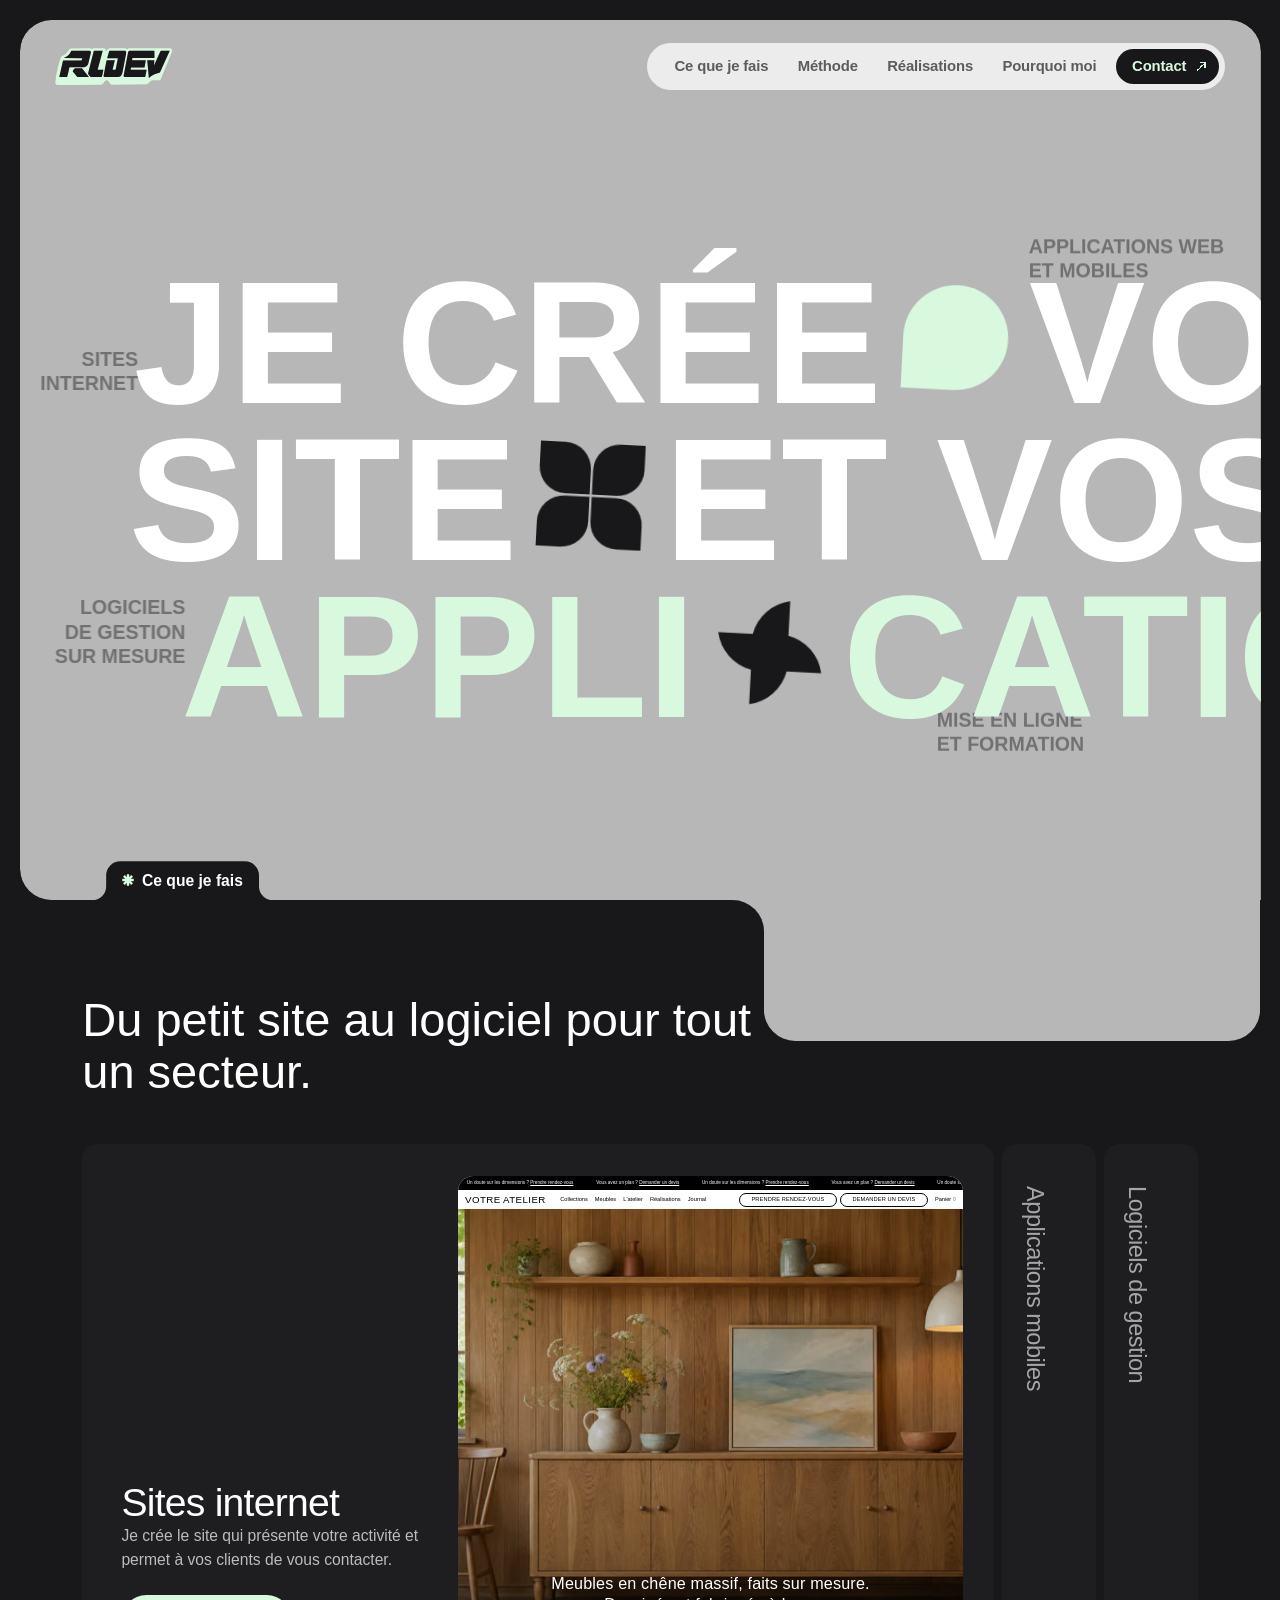
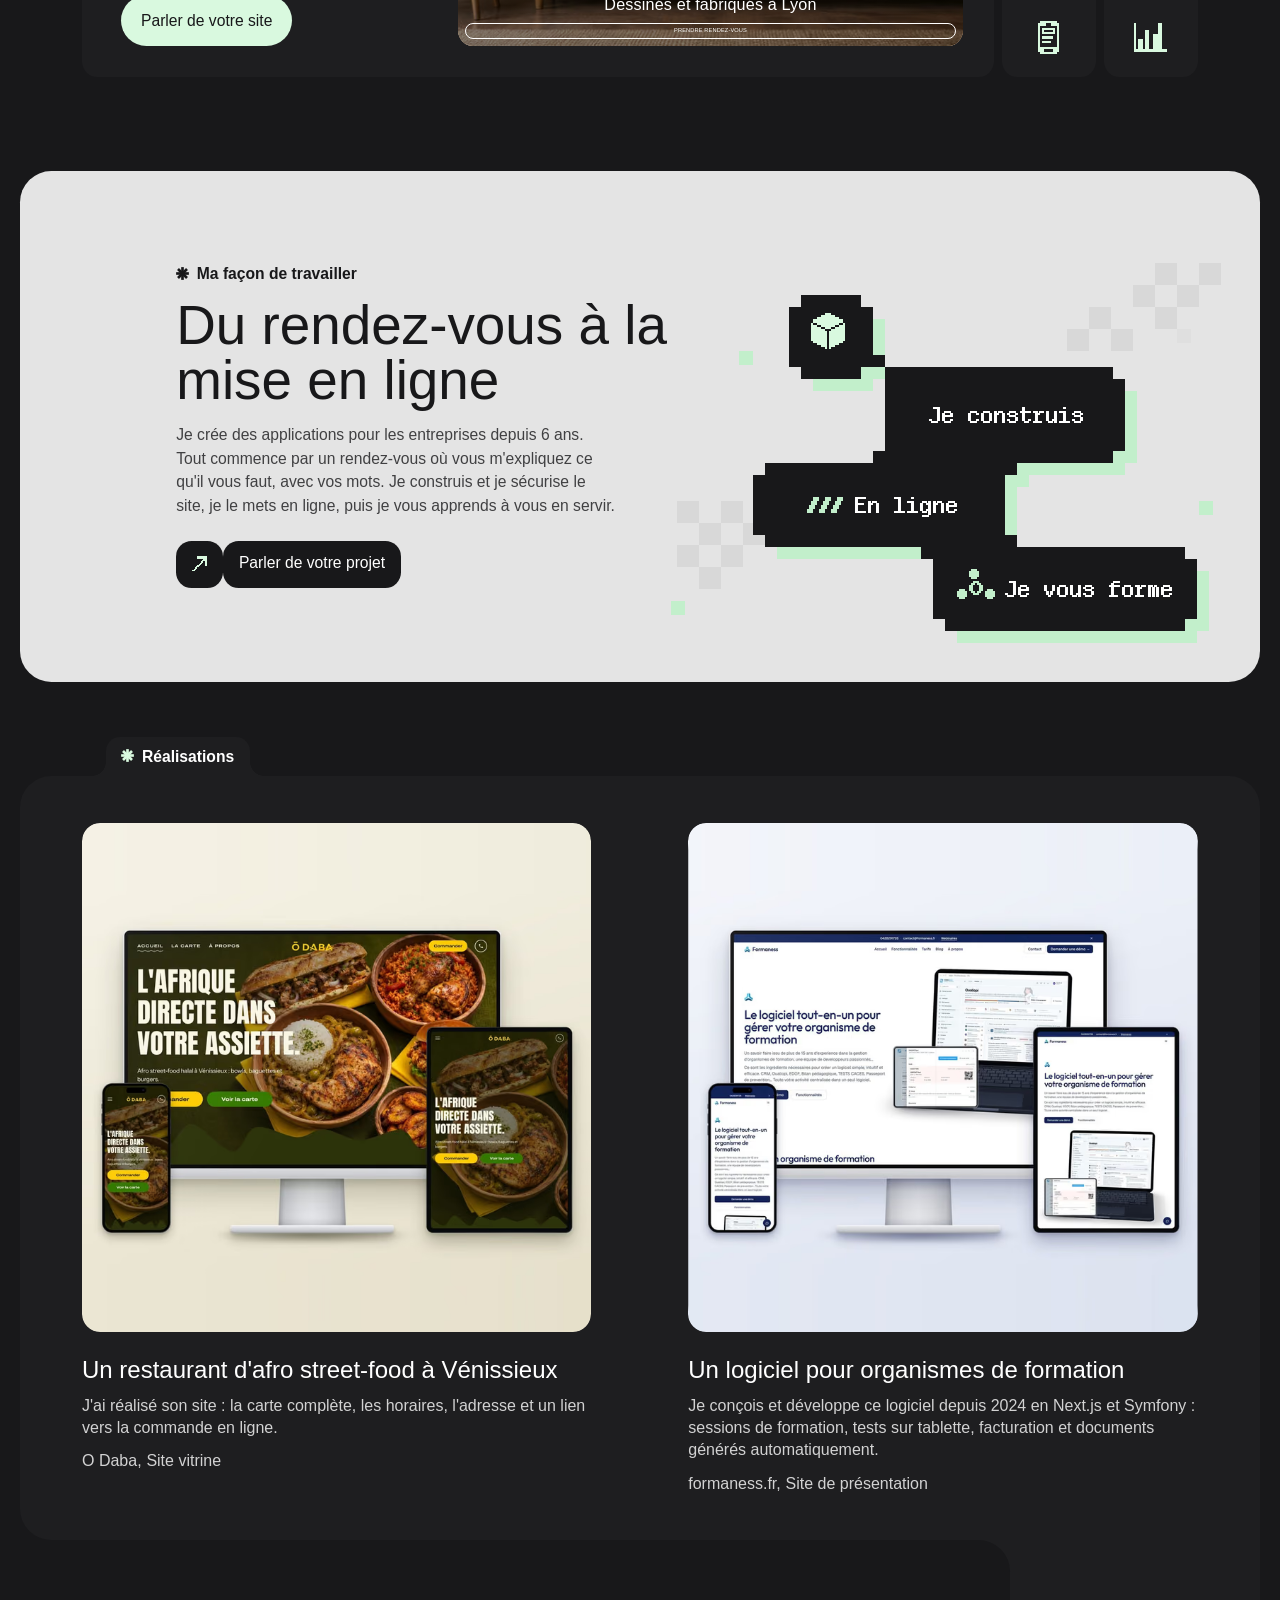
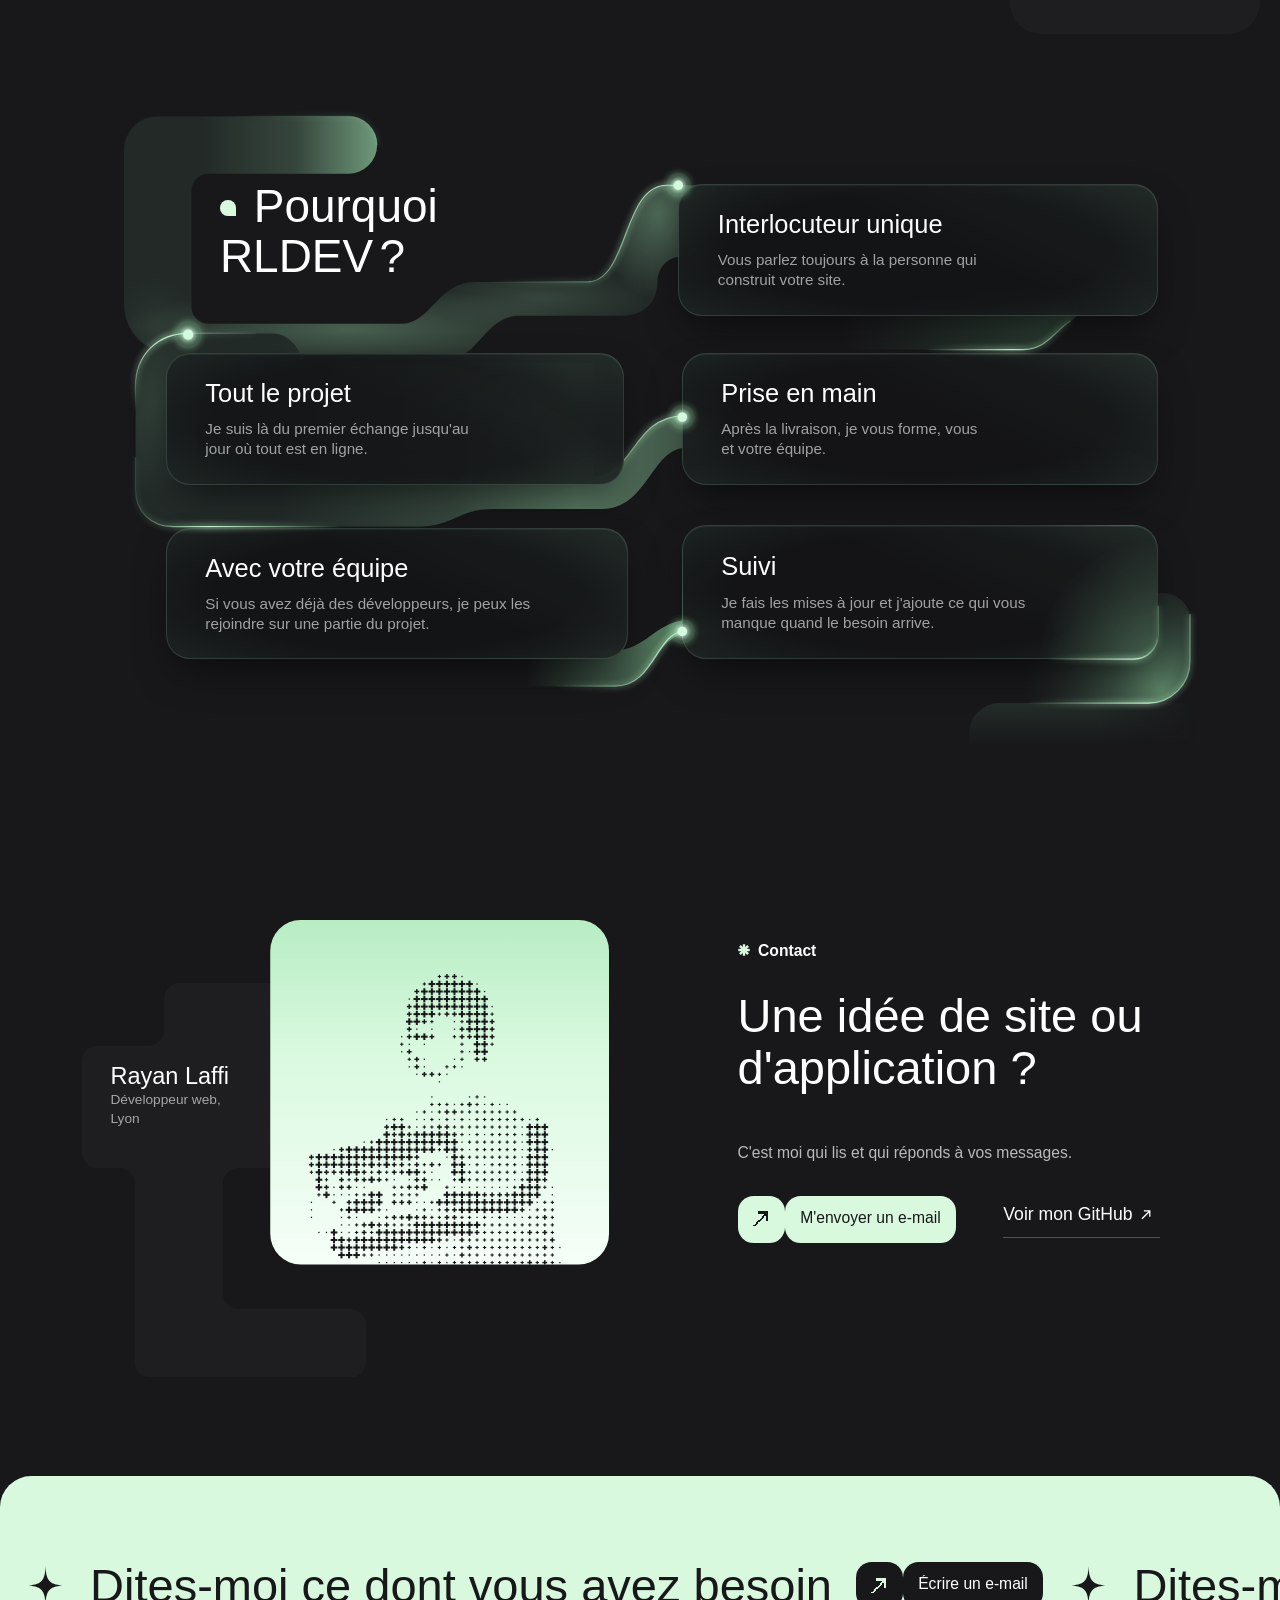
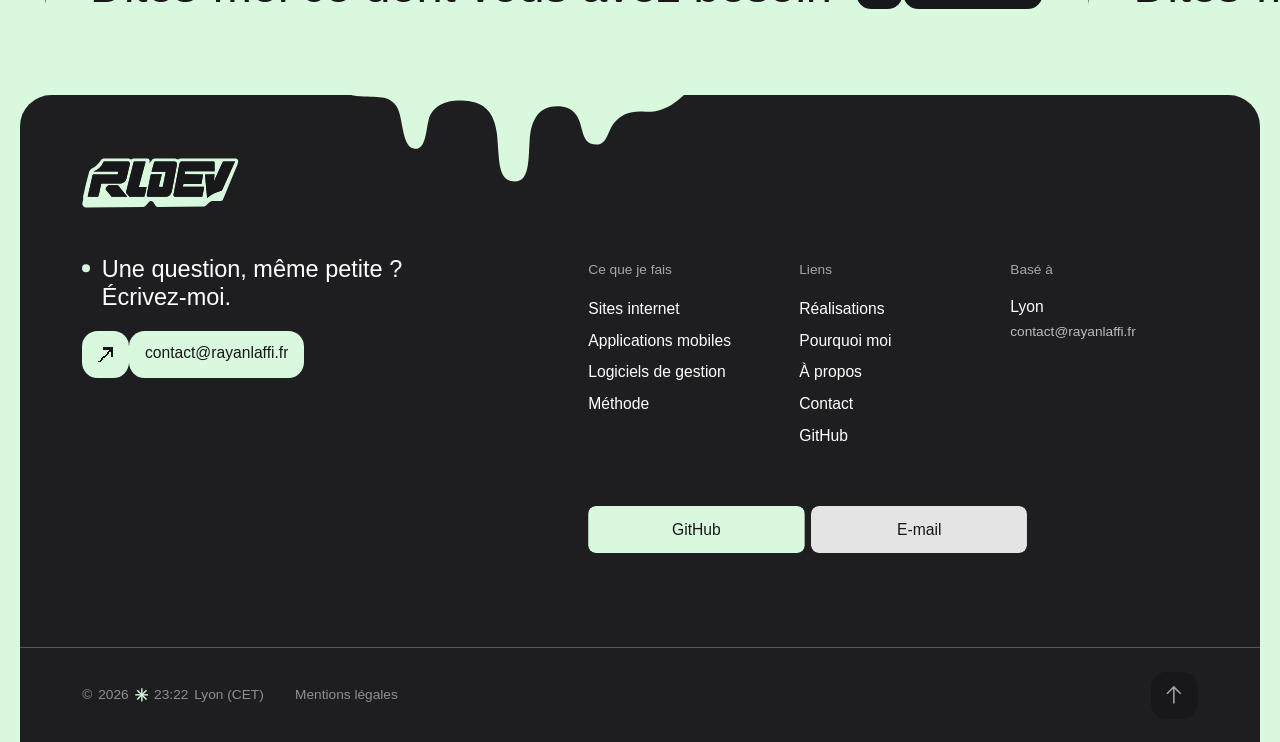
==== commit ea47a2bd: "Réalisations : nouveau mockup pour O Daba" ====
--- a/index.html
+++ b/index.html
@@ -1 +1 @@
-<!doctype html> <html lang="fr"><head><meta charset="utf-8"><meta http-equiv="Content-Security-Policy" content="default-src 'self'; script-src 'self'; style-src 'self' 'unsafe-inline' https://fonts.googleapis.com; font-src 'self' https://fonts.gstatic.com; img-src 'self' data:; connect-src 'self'; manifest-src 'self'; media-src 'self'; object-src 'none'; base-uri 'self'; form-action 'self' mailto:; upgrade-insecure-requests"><meta name="viewport" content="width=device-width, initial-scale=1"><title>Rayan Laffi, développeur web à Lyon | RLDEV</title><meta name="description" content="Rayan Laffi, développeur web indépendant à Lyon. Je crée des sites, des applications web et mobiles et des logiciels de gestion, puis je vous forme."><meta name="robots" content="index, follow, max-image-preview:large"><meta name="author" content="Rayan Laffi"><link rel="canonical" href="https://rayanlaffi.fr/"><meta name="theme-color" content="#18181A"><link rel="icon" href="favicon.ico" sizes="32x32"><link rel="icon" href="assets/monogramme-rl-vert.svg" type="image/svg+xml"><link rel="apple-touch-icon" href="apple-touch-icon.png"><link rel="manifest" href="site.webmanifest"><meta property="og:type" content="website"><meta property="og:locale" content="fr_FR"><meta property="og:site_name" content="RLDEV"><meta property="og:url" content="https://rayanlaffi.fr/"><meta property="og:title" content="Rayan Laffi, développeur web à Lyon | RLDEV"><meta property="og:description" content="Je crée des sites, des applications web et mobiles et des logiciels de gestion, puis je vous apprends à vous en servir."><meta property="og:image" content="https://rayanlaffi.fr/og-image.png"><meta property="og:image:type" content="image/png"><meta property="og:image:width" content="1200"><meta property="og:image:height" content="630"><meta property="og:image:alt" content="Logo RLDEV sur fond sombre, avec le texte « Rayan Laffi, développeur web indépendant à Lyon »"><meta name="twitter:card" content="summary_large_image"><meta name="twitter:title" content="Rayan Laffi, développeur web à Lyon | RLDEV"><meta name="twitter:description" content="Je crée des sites, des applications web et mobiles et des logiciels de gestion, puis je vous apprends à vous en servir."><meta name="twitter:image" content="https://rayanlaffi.fr/og-image.png"><meta name="twitter:image:alt" content="Logo RLDEV sur fond sombre, avec le texte « Rayan Laffi, développeur web indépendant à Lyon »"><script type="application/ld+json">{"@context":"https://schema.org","@graph":[{"@type":"WebSite","@id":"https://rayanlaffi.fr/#website","url":"https://rayanlaffi.fr/","name":"RLDEV","alternateName":"Rayan Laffi, développeur web à Lyon","inLanguage":"fr-FR","publisher":{"@id":"https://rayanlaffi.fr/#entreprise"}},{"@type":"ProfilePage","@id":"https://rayanlaffi.fr/#page","url":"https://rayanlaffi.fr/","name":"Rayan Laffi, développeur web à Lyon | RLDEV","description":"Rayan Laffi, développeur web indépendant à Lyon. Je crée des sites, des applications web et mobiles et des logiciels de gestion, puis je vous forme.","inLanguage":"fr-FR","dateModified":"2026-11-22","isPartOf":{"@id":"https://rayanlaffi.fr/#website"},"about":{"@id":"https://rayanlaffi.fr/#entreprise"},"mainEntity":{"@id":"https://rayanlaffi.fr/#rayan"},"primaryImageOfPage":{"@id":"https://rayanlaffi.fr/#image"},"hasPart":{"@id":"https://rayanlaffi.fr/#realisations"}},{"@type":"ImageObject","@id":"https://rayanlaffi.fr/#image","url":"https://rayanlaffi.fr/og-image.png","contentUrl":"https://rayanlaffi.fr/og-image.png","width":1200,"height":630,"caption":"Logo RLDEV, Rayan Laffi, développeur web indépendant à Lyon"},{"@type":"Person","@id":"https://rayanlaffi.fr/#rayan","name":"Rayan Laffi","givenName":"Rayan","familyName":"Laffi","jobTitle":"Développeur web indépendant","url":"https://rayanlaffi.fr/","email":"contact@rayanlaffi.fr","sameAs":["https://github.com/Rayanlaffi1"],"worksFor":{"@id":"https://rayanlaffi.fr/#entreprise"},"knowsLanguage":"fr","knowsAbout":["Création de sites internet","Applications web","Applications mobiles","Logiciels de gestion","Formation aux outils numériques"]},{"@type":"ProfessionalService","@id":"https://rayanlaffi.fr/#entreprise","name":"RLDEV","legalName":"Rayan Laffi, entrepreneur individuel","description":"Développeur web indépendant à Lyon : sites internet, applications web et mobiles, logiciels de gestion, mise en ligne et formation.","url":"https://rayanlaffi.fr/","email":"contact@rayanlaffi.fr","logo":{"@type":"ImageObject","url":"https://rayanlaffi.fr/icon-512.png","width":512,"height":512},"image":{"@id":"https://rayanlaffi.fr/#image"},"identifier":{"@type":"PropertyValue","propertyID":"SIRET","value":"95370436800026"},"founder":{"@id":"https://rayanlaffi.fr/#rayan"},"address":{"@type":"PostalAddress","addressLocality":"Vénissieux","addressRegion":"Auvergne-Rhône-Alpes","addressCountry":"FR"},"areaServed":[{"@type":"Country","name":"France","sameAs":"https://fr.wikipedia.org/wiki/France"},{"@type":"City","name":"Lyon","sameAs":"https://fr.wikipedia.org/wiki/Lyon"}],"knowsLanguage":"fr","sameAs":["https://github.com/Rayanlaffi1"],"contactPoint":{"@type":"ContactPoint","contactType":"demandes de projet","email":"contact@rayanlaffi.fr","availableLanguage":"fr"},"hasOfferCatalog":{"@type":"OfferCatalog","name":"Ce que je fais","itemListElement":[{"@type":"Offer","itemOffered":{"@type":"Service","name":"Sites internet","description":"Je crée le site qui présente votre activité et permet à vos clients de vous contacter.","provider":{"@id":"https://rayanlaffi.fr/#entreprise"}}},{"@type":"Offer","itemOffered":{"@type":"Service","name":"Applications mobiles","description":"Je développe votre application pour iPhone et pour Android.","provider":{"@id":"https://rayanlaffi.fr/#entreprise"}}},{"@type":"Offer","itemOffered":{"@type":"Service","name":"Logiciels de gestion","description":"Un outil construit autour de votre façon de travailler, pour votre entreprise ou pour toutes celles de votre métier.","provider":{"@id":"https://rayanlaffi.fr/#entreprise"}}},{"@type":"Offer","itemOffered":{"@type":"Service","name":"Mise en ligne et formation","description":"Je mets votre site en ligne, puis je vous forme, vous et votre équipe.","provider":{"@id":"https://rayanlaffi.fr/#entreprise"}}}]}},{"@type":"ItemList","@id":"https://rayanlaffi.fr/#realisations","name":"Réalisations","itemListElement":[{"@type":"ListItem","position":1,"item":{"@type":"CreativeWork","name":"O Daba, site vitrine d'un restaurant d'afro street-food à Vénissieux","creator":{"@id":"https://rayanlaffi.fr/#rayan"},"image":"https://rayanlaffi.fr/assets/projet-restaurant.jpg","inLanguage":"fr-FR"}},{"@type":"ListItem","position":2,"item":{"@type":"WebSite","name":"formaness.fr, site de présentation d'un logiciel pour organismes de formation","url":"https://www.formaness.fr/","image":"https://rayanlaffi.fr/assets/projet-formaness.jpg","inLanguage":"fr-FR"}}]}]}</script><link rel="preconnect" href="https://fonts.googleapis.com"><link rel="preconnect" href="https://fonts.gstatic.com" crossorigin><link rel="stylesheet" href="https://fonts.googleapis.com/css2?family=Caveat:wght@500&family=Commissioner:wght,FLAR@250..300,100&family=Instrument+Sans:wght@400;500;600&family=Manrope:wght@300;400;800&family=Sofia+Sans+Extra+Condensed:wght@800&display=swap"><link rel="preload" href="assets/DepartureMono-Regular.EIIMXWAB.woff2" as="font" type="font/woff2" crossorigin><link rel="stylesheet" href="assets/site.7a37062548.css"></head><body> <div class="preloader" hidden aria-hidden="true"><canvas></canvas></div> <script src="assets/debut.6d27a9efea.js"></script> <a class="skip-link" href="#main">Aller au contenu</a> <header class="nav" data-nav> <div class="nav__bar"> <a class="nav__logo" href="#accueil"> <svg class="logo-rldev" viewBox="42 204 1461 465" role="img" aria-label="RLDEV" focusable="false"><path fill="currentColor" fill-rule="evenodd" d="M46,640 L56,657 L72,665 L614,662 L631,654 L671,609 L681,604 L690,604 L704,613 L731,653 L747,660 L1184,656 L1196,650 L1228,618 L1246,608 L1257,605 L1338,605 L1349,601 L1355,595 L1492,264 L1499,239 L1498,227 L1490,214 L1477,208 L961,208 L951,211 L939,219 L911,208 L718,208 L700,216 L670,255 L674,234 L672,224 L665,214 L652,208 L520,208 L501,217 L477,208 L240,209 L226,216 L218,224 L201,248 L176,275 L160,287 L126,306 L110,327 L80,441 L53,560 L52,582 L54,587 L46,622 Z M961,240 L968,237 L1273,237 L1278,241 L1279,328 L1006,328 L1004,331 L1000,353 L1003,356 L1171,357 L1157,441 L1153,447 L990,447 L987,449 L984,463 L984,473 L1178,473 L1181,477 L1164,566 L906,566 L897,559 L895,548 L951,256 L955,246 Z M486,245 L488,263 L456,398 L448,414 L433,430 L420,438 L405,442 L224,442 L220,449 L202,532 L192,566 L95,565 L141,364 L145,359 L369,359 L377,351 L380,337 L378,330 L150,329 L182,314 L204,298 L227,272 L243,240 L248,237 L472,237 L481,240 Z M722,237 L905,237 L915,239 L925,248 L927,254 L926,274 L879,519 L865,546 L853,557 L841,563 L826,566 L656,566 L647,558 L647,543 L681,369 L686,355 L786,356 L758,473 L790,474 L797,467 L823,334 L821,332 L692,332 L693,321 L715,243 Z M1469,237 L1347,508 L1280,531 L1245,550 L1209,576 L1189,357 L1277,356 L1273,422 L1353,244 L1362,237 Z M529,237 L633,237 L635,239 L573,470 L575,474 L644,475 L632,535 L623,566 L485,566 L453,528 L453,520 L524,241 Z M264,488 L276,468 L291,457 L377,457 L464,565 L319,566 L263,497 Z"/><path class="logo-rldev__ink" d="M961,240 L968,237 L1273,237 L1278,241 L1279,328 L1006,328 L1004,331 L1000,353 L1003,356 L1171,357 L1157,441 L1153,447 L990,447 L987,449 L984,463 L984,473 L1178,473 L1181,477 L1164,566 L906,566 L897,559 L895,548 L951,256 L955,246 Z M486,245 L488,263 L456,398 L448,414 L433,430 L420,438 L405,442 L224,442 L220,449 L202,532 L192,566 L95,565 L141,364 L145,359 L369,359 L377,351 L380,337 L378,330 L150,329 L182,314 L204,298 L227,272 L243,240 L248,237 L472,237 L481,240 Z M722,237 L905,237 L915,239 L925,248 L927,254 L926,274 L879,519 L865,546 L853,557 L841,563 L826,566 L656,566 L647,558 L647,543 L681,369 L686,355 L786,356 L758,473 L790,474 L797,467 L823,334 L821,332 L692,332 L693,321 L715,243 Z M1469,237 L1347,508 L1280,531 L1245,550 L1209,576 L1189,357 L1277,356 L1273,422 L1353,244 L1362,237 Z M529,237 L633,237 L635,239 L573,470 L575,474 L644,475 L632,535 L623,566 L485,566 L453,528 L453,520 L524,241 Z M264,488 L276,468 L291,457 L377,457 L464,565 L319,566 L263,497 Z"/></svg> </a> <nav class="nav__links-wrap pmenu" aria-label="Navigation principale" data-pmenu-nav> <span class="pmenu__goutte" aria-hidden="true"></span> <ul class="pmenu__liste"> <li class="pmenu__item" data-pmenu> <button class="pmenu__lien" type="button" aria-expanded="false" aria-controls="pmenu-services" data-pmenu-cible="services">Ce que je fais</button> <div class="pmenu__tiroir" id="pmenu-services"> <ul class="pmenu__carte"> <li style="--i:0"><a class="pmenu__entree" href="#services"><span class="pmenu__forme" aria-hidden="true"><svg viewBox="0 0 100 100" focusable="false"><g fill="currentColor"><path d="M3 3H25A24 24 0 0 1 49 27V49H27A24 24 0 0 1 3 25Z"/><path transform="matrix(-1 0 0 1 100 0)" d="M3 3H25A24 24 0 0 1 49 27V49H27A24 24 0 0 1 3 25Z"/><path transform="matrix(1 0 0 -1 0 100)" d="M3 3H25A24 24 0 0 1 49 27V49H27A24 24 0 0 1 3 25Z"/><path transform="rotate(180 50 50)" d="M3 3H25A24 24 0 0 1 49 27V49H27A24 24 0 0 1 3 25Z"/></g></svg></span><span class="pmenu__texte"><span class="pmenu__nom">Sites internet</span><span class="pmenu__desc">Le site qui présente votre activité</span></span></a></li> <li style="--i:1"><a class="pmenu__entree" href="#services"><span class="pmenu__forme" aria-hidden="true"><svg viewBox="0 0 100 100" focusable="false"><path fill="currentColor" d="M66 3V34A40 40 0 0 1 97 66H66A40 40 0 0 1 34 97V66A40 40 0 0 1 3 34H34A40 40 0 0 1 66 3Z"/></svg></span><span class="pmenu__texte"><span class="pmenu__nom">Applications mobiles</span><span class="pmenu__desc">Pour iPhone et pour Android</span></span></a></li> <li style="--i:2"><a class="pmenu__entree" href="#services"><span class="pmenu__forme" aria-hidden="true"><svg viewBox="0 0 100 100" focusable="false"><g fill="currentColor"><rect x="43" y="3" width="14" height="94"/><rect x="43" y="3" width="14" height="94" transform="rotate(45 50 50)"/><rect x="43" y="3" width="14" height="94" transform="rotate(90 50 50)"/><rect x="43" y="3" width="14" height="94" transform="rotate(135 50 50)"/></g></svg></span><span class="pmenu__texte"><span class="pmenu__nom">Logiciels de gestion</span><span class="pmenu__desc">Construits autour de votre métier</span></span></a></li> </ul> </div> </li> <li class="pmenu__item"><a class="pmenu__lien" href="#vision" data-pmenu-cible="vision">Méthode</a></li> <li class="pmenu__item" data-pmenu> <button class="pmenu__lien" type="button" aria-expanded="false" aria-controls="pmenu-projets" data-pmenu-cible="projets">Réalisations</button> <div class="pmenu__tiroir" id="pmenu-projets"> <ul class="pmenu__carte"> <li style="--i:0"><a class="pmenu__entree" href="#projets"><span class="pmenu__forme pmenu__forme--projet" style="--tint:#FDCC02;--clip:var(--rg-clip-fleur)" aria-hidden="true"></span><span class="pmenu__texte"><span class="pmenu__nom">O Daba</span><span class="pmenu__desc">Site vitrine, Vénissieux</span></span></a></li> <li style="--i:1"><a class="pmenu__entree" href="#projets"><span class="pmenu__forme pmenu__forme--projet" style="--tint:#3281A9;--clip:var(--rg-clip-carre)" aria-hidden="true"></span><span class="pmenu__texte"><span class="pmenu__nom">Formaness</span><span class="pmenu__desc">Site de présentation</span></span></a></li> <li style="--i:2" hidden><a class="pmenu__entree" href="#projets"><span class="pmenu__forme pmenu__forme--projet" style="--tint:#234F1A;--clip:var(--rg-clip-etoile)" aria-hidden="true"></span><span class="pmenu__texte"><span class="pmenu__nom">Comptoir des Saveurs</span><span class="pmenu__desc">Site vitrine, Lyon</span></span></a></li> </ul> </div> </li> <li class="pmenu__item"><a class="pmenu__lien" href="#pourquoi" data-pmenu-cible="pourquoi">Pourquoi moi</a></li> <li class="pmenu__item"><a class="pmenu__contact" href="#contact" data-pmenu-cible="contact"><span>Contact</span><span class="pmenu__fleche-boite"><svg class="pmenu__fleche" viewBox="-2 -2 16 16" aria-hidden="true" focusable="false" shape-rendering="crispEdges"><g fill="currentColor"><rect x="4" y="0" width="8" height="2"/><rect x="9" y="2" width="3" height="1"/><rect x="8" y="3" width="4" height="1"/><rect x="7" y="4" width="2" height="1"/><rect x="10" y="4" width="2" height="4"/><rect x="6" y="5" width="2" height="1"/><rect x="5" y="6" width="2" height="1"/><rect x="4" y="7" width="2" height="1"/><rect x="3" y="8" width="2" height="1"/><rect x="2" y="9" width="2" height="1"/><rect x="1" y="10" width="2" height="1"/><rect x="0" y="11" width="2" height="1"/></g></svg></span></a></li> </ul> </nav> <div class="pmob" data-pmob> <button class="pmob__pilule" type="button" aria-expanded="false" aria-controls="pmob-panneau" data-pmob-ouvrir> <span class="pmob__goutte" aria-hidden="true"></span><span>Menu</span> </button> <div class="pmob__panneau" id="pmob-panneau" role="dialog" aria-modal="true" aria-label="Menu" hidden> <div class="pmob__tete"> <a class="pmob__logo" href="#accueil" aria-label="RLDEV, accueil" data-pmob-logo></a> <button class="pmob__retour" type="button" data-pmob-retour hidden><svg class="pmob__chevron" viewBox="0 0 6 10" aria-hidden="true" focusable="false" shape-rendering="crispEdges"><path fill="currentColor" d="M0 0h2v2H0zM2 2h2v2H2zM4 4h2v2H4zM2 6h2v2H2zM0 8h2v2H0z"/></svg><span data-pmob-retour-texte>Retour</span></button> <button class="pmob__fermer" type="button" data-pmob-fermer><span>Fermer</span><svg viewBox="0 0 7 7" aria-hidden="true" focusable="false" shape-rendering="crispEdges"><path fill="currentColor" d="M0 0h1v1H0zM6 0h1v1H6zM1 1h1v1H1zM5 1h1v1H5zM2 2h1v1H2zM4 2h1v1H4zM3 3h1v1H3zM2 4h1v1H2zM4 4h1v1H4zM1 5h1v1H1zM5 5h1v1H5zM0 6h1v1H0zM6 6h1v1H6z"/></svg></button> </div> <div class="pmob__vues" data-pmob-vues> <ul class="pmob__vue" data-pmob-vue="racine"> <li style="--i:0"><button class="pmob__lien" type="button" data-pmob-vers="services" data-pmenu-cible="services">Ce que je fais<svg class="pmob__chevron" viewBox="0 0 6 10" aria-hidden="true" focusable="false" shape-rendering="crispEdges"><path fill="currentColor" d="M0 0h2v2H0zM2 2h2v2H2zM4 4h2v2H4zM2 6h2v2H2zM0 8h2v2H0z"/></svg></button></li> <li style="--i:1"><a class="pmob__lien" href="#vision" data-pmenu-cible="vision">Méthode</a></li> <li style="--i:2"><button class="pmob__lien" type="button" data-pmob-vers="projets" data-pmenu-cible="projets">Réalisations<svg class="pmob__chevron" viewBox="0 0 6 10" aria-hidden="true" focusable="false" shape-rendering="crispEdges"><path fill="currentColor" d="M0 0h2v2H0zM2 2h2v2H2zM4 4h2v2H4zM2 6h2v2H2zM0 8h2v2H0z"/></svg></button></li> <li style="--i:3"><a class="pmob__lien" href="#pourquoi" data-pmenu-cible="pourquoi">Pourquoi moi</a></li> </ul> <ul class="pmob__vue" data-pmob-vue="services" aria-label="Ce que je fais" hidden> <li style="--i:0"><a class="pmenu__entree" href="#services"><span class="pmenu__forme" aria-hidden="true"><svg viewBox="0 0 100 100" focusable="false"><g fill="currentColor"><path d="M3 3H25A24 24 0 0 1 49 27V49H27A24 24 0 0 1 3 25Z"/><path transform="matrix(-1 0 0 1 100 0)" d="M3 3H25A24 24 0 0 1 49 27V49H27A24 24 0 0 1 3 25Z"/><path transform="matrix(1 0 0 -1 0 100)" d="M3 3H25A24 24 0 0 1 49 27V49H27A24 24 0 0 1 3 25Z"/><path transform="rotate(180 50 50)" d="M3 3H25A24 24 0 0 1 49 27V49H27A24 24 0 0 1 3 25Z"/></g></svg></span><span class="pmenu__texte"><span class="pmenu__nom">Sites internet</span><span class="pmenu__desc">Le site qui présente votre activité</span></span></a></li> <li style="--i:1"><a class="pmenu__entree" href="#services"><span class="pmenu__forme" aria-hidden="true"><svg viewBox="0 0 100 100" focusable="false"><path fill="currentColor" d="M66 3V34A40 40 0 0 1 97 66H66A40 40 0 0 1 34 97V66A40 40 0 0 1 3 34H34A40 40 0 0 1 66 3Z"/></svg></span><span class="pmenu__texte"><span class="pmenu__nom">Applications mobiles</span><span class="pmenu__desc">Pour iPhone et pour Android</span></span></a></li> <li style="--i:2"><a class="pmenu__entree" href="#services"><span class="pmenu__forme" aria-hidden="true"><svg viewBox="0 0 100 100" focusable="false"><g fill="currentColor"><rect x="43" y="3" width="14" height="94"/><rect x="43" y="3" width="14" height="94" transform="rotate(45 50 50)"/><rect x="43" y="3" width="14" height="94" transform="rotate(90 50 50)"/><rect x="43" y="3" width="14" height="94" transform="rotate(135 50 50)"/></g></svg></span><span class="pmenu__texte"><span class="pmenu__nom">Logiciels de gestion</span><span class="pmenu__desc">Construits autour de votre métier</span></span></a></li> </ul> <ul class="pmob__vue" data-pmob-vue="projets" aria-label="Réalisations" hidden> <li style="--i:0"><a class="pmenu__entree" href="#projets"><span class="pmenu__forme pmenu__forme--projet" style="--tint:#FDCC02;--clip:var(--rg-clip-fleur)" aria-hidden="true"></span><span class="pmenu__texte"><span class="pmenu__nom">O Daba</span><span class="pmenu__desc">Site vitrine, Vénissieux</span></span></a></li> <li style="--i:1"><a class="pmenu__entree" href="#projets"><span class="pmenu__forme pmenu__forme--projet" style="--tint:#3281A9;--clip:var(--rg-clip-carre)" aria-hidden="true"></span><span class="pmenu__texte"><span class="pmenu__nom">Formaness</span><span class="pmenu__desc">Site de présentation</span></span></a></li> <li style="--i:2" hidden><a class="pmenu__entree" href="#projets"><span class="pmenu__forme pmenu__forme--projet" style="--tint:#234F1A;--clip:var(--rg-clip-etoile)" aria-hidden="true"></span><span class="pmenu__texte"><span class="pmenu__nom">Comptoir des Saveurs</span><span class="pmenu__desc">Site vitrine, Lyon</span></span></a></li> </ul> </div> <a class="pmob__contact" href="#contact"><span>Contact</span><span class="pmenu__fleche-boite"><svg class="pmenu__fleche" viewBox="-2 -2 16 16" aria-hidden="true" focusable="false" shape-rendering="crispEdges"><g fill="currentColor"><rect x="4" y="0" width="8" height="2"/><rect x="9" y="2" width="3" height="1"/><rect x="8" y="3" width="4" height="1"/><rect x="7" y="4" width="2" height="1"/><rect x="10" y="4" width="2" height="4"/><rect x="6" y="5" width="2" height="1"/><rect x="5" y="6" width="2" height="1"/><rect x="4" y="7" width="2" height="1"/><rect x="3" y="8" width="2" height="1"/><rect x="2" y="9" width="2" height="1"/><rect x="1" y="10" width="2" height="1"/><rect x="0" y="11" width="2" height="1"/></g></svg></span></a> </div> </div> </div> </header> <main id="main"> <header class="hero" id="accueil"> <div class="nav-trigger" data-nav-trigger aria-hidden="true"></div> <div class="hero__panel hx" data-hx> <div class="hx__stage" data-hx-stage> <h1 class="hx__layer hx__layer--title" id="hx-title"> <span class="visually-hidden">Rayan Laffi, développeur web à Lyon : je crée votre site et vos applications</span> <span class="hx__row hx__row--1" aria-hidden="true"> <span class="hx__lab hx__lab--left">Sites<br>internet</span> <span class="hx__cell" data-hx-side="l"><span class="hx__word" data-hx-word>Je crée</span></span> <span class="hx__cell hx__cell--slot" data-hx-slot><span class="hx__slot" data-hx-slot-in> <svg class="px" viewBox="0 0 100 100" data-px data-state="goutte" focusable="false"> <g class="px__g px__feuilles"><g><path class="px__ink px__feuille" d="M3 3H25A24 24 0 0 1 49 27V49H27A24 24 0 0 1 3 25Z"/></g><g transform="matrix(-1 0 0 1 100 0)"><path class="px__ink px__feuille" d="M3 3H25A24 24 0 0 1 49 27V49H27A24 24 0 0 1 3 25Z"/></g><g transform="matrix(1 0 0 -1 0 100)"><path class="px__ink px__feuille" d="M3 3H25A24 24 0 0 1 49 27V49H27A24 24 0 0 1 3 25Z"/></g><g transform="rotate(180 50 50)"><path class="px__ink px__feuille" d="M3 3H25A24 24 0 0 1 49 27V49H27A24 24 0 0 1 3 25Z"/></g></g> <g class="px__g px__asterisque"><g><rect class="px__ink px__bar" x="43" y="3" width="14" height="94"/></g><g transform="rotate(45 50 50)"><rect class="px__ink px__bar" x="43" y="3" width="14" height="94"/></g><g transform="rotate(90 50 50)"><rect class="px__ink px__bar" x="43" y="3" width="14" height="94"/></g><g transform="rotate(135 50 50)"><rect class="px__ink px__bar" x="43" y="3" width="14" height="94"/></g></g> <g class="px__g px__moulin"><path class="px__ink px__moulin-forme" d="M66 3V34A40 40 0 0 1 97 66H66A40 40 0 0 1 34 97V66A40 40 0 0 1 3 34H34A40 40 0 0 1 66 3Z"/></g> <g class="px__g px__goutte"><path class="px__acc px__goutte-forme" d="M3 97V50A47 47 0 1 1 50 97Z"/></g> </svg> </span></span> <span class="hx__stack hx__stack--up"> <span class="hx__lab hx__lab--up">Applications web<br>et mobiles</span> <span class="hx__cell" data-hx-side="r"><span class="hx__word" data-hx-word>votre</span></span> </span> </span> <span class="hx__row hx__row--2" aria-hidden="true"> <span class="hx__cell" data-hx-side="l"><span class="hx__word" data-hx-word>site</span></span> <span class="hx__cell hx__cell--slot" data-hx-slot><span class="hx__slot" data-hx-slot-in> <svg class="px" viewBox="0 0 100 100" data-px data-state="feuilles" focusable="false"> <g class="px__g px__feuilles"><g><path class="px__ink px__feuille" d="M3 3H25A24 24 0 0 1 49 27V49H27A24 24 0 0 1 3 25Z"/></g><g transform="matrix(-1 0 0 1 100 0)"><path class="px__ink px__feuille" d="M3 3H25A24 24 0 0 1 49 27V49H27A24 24 0 0 1 3 25Z"/></g><g transform="matrix(1 0 0 -1 0 100)"><path class="px__ink px__feuille" d="M3 3H25A24 24 0 0 1 49 27V49H27A24 24 0 0 1 3 25Z"/></g><g transform="rotate(180 50 50)"><path class="px__ink px__feuille" d="M3 3H25A24 24 0 0 1 49 27V49H27A24 24 0 0 1 3 25Z"/></g></g> <g class="px__g px__asterisque"><g><rect class="px__ink px__bar" x="43" y="3" width="14" height="94"/></g><g transform="rotate(45 50 50)"><rect class="px__ink px__bar" x="43" y="3" width="14" height="94"/></g><g transform="rotate(90 50 50)"><rect class="px__ink px__bar" x="43" y="3" width="14" height="94"/></g><g transform="rotate(135 50 50)"><rect class="px__ink px__bar" x="43" y="3" width="14" height="94"/></g></g> <g class="px__g px__moulin"><path class="px__ink px__moulin-forme" d="M66 3V34A40 40 0 0 1 97 66H66A40 40 0 0 1 34 97V66A40 40 0 0 1 3 34H34A40 40 0 0 1 66 3Z"/></g> <g class="px__g px__goutte"><path class="px__acc px__goutte-forme" d="M3 97V50A47 47 0 1 1 50 97Z"/></g> </svg> </span></span> <span class="hx__cell" data-hx-side="r"><span class="hx__word" data-hx-word>et vos</span></span> <span class="hx__cell hx__cell--slot" data-hx-slot><span class="hx__slot" data-hx-slot-in> <svg class="px" viewBox="0 0 100 100" data-px data-state="asterisque" focusable="false"> <g class="px__g px__feuilles"><g><path class="px__ink px__feuille" d="M3 3H25A24 24 0 0 1 49 27V49H27A24 24 0 0 1 3 25Z"/></g><g transform="matrix(-1 0 0 1 100 0)"><path class="px__ink px__feuille" d="M3 3H25A24 24 0 0 1 49 27V49H27A24 24 0 0 1 3 25Z"/></g><g transform="matrix(1 0 0 -1 0 100)"><path class="px__ink px__feuille" d="M3 3H25A24 24 0 0 1 49 27V49H27A24 24 0 0 1 3 25Z"/></g><g transform="rotate(180 50 50)"><path class="px__ink px__feuille" d="M3 3H25A24 24 0 0 1 49 27V49H27A24 24 0 0 1 3 25Z"/></g></g> <g class="px__g px__asterisque"><g><rect class="px__ink px__bar" x="43" y="3" width="14" height="94"/></g><g transform="rotate(45 50 50)"><rect class="px__ink px__bar" x="43" y="3" width="14" height="94"/></g><g transform="rotate(90 50 50)"><rect class="px__ink px__bar" x="43" y="3" width="14" height="94"/></g><g transform="rotate(135 50 50)"><rect class="px__ink px__bar" x="43" y="3" width="14" height="94"/></g></g> <g class="px__g px__moulin"><path class="px__ink px__moulin-forme" d="M66 3V34A40 40 0 0 1 97 66H66A40 40 0 0 1 34 97V66A40 40 0 0 1 3 34H34A40 40 0 0 1 66 3Z"/></g> <g class="px__g px__goutte"><path class="px__acc px__goutte-forme" d="M3 97V50A47 47 0 1 1 50 97Z"/></g> </svg> </span></span> <span class="hx__cta hx__cta--row hx__cta--ghost" data-hx-cta-ghost></span> </span> <span class="hx__row hx__row--3" aria-hidden="true"> <span class="hx__lab hx__lab--left">Logiciels<br>de gestion<br>sur mesure</span> <span class="hx__cell" data-hx-side="l"><span class="hx__word" data-hx-word>appli</span></span> <span class="hx__cell hx__cell--slot" data-hx-slot><span class="hx__slot" data-hx-slot-in> <svg class="px" viewBox="0 0 100 100" data-px data-state="moulin" focusable="false"> <g class="px__g px__feuilles"><g><path class="px__ink px__feuille" d="M3 3H25A24 24 0 0 1 49 27V49H27A24 24 0 0 1 3 25Z"/></g><g transform="matrix(-1 0 0 1 100 0)"><path class="px__ink px__feuille" d="M3 3H25A24 24 0 0 1 49 27V49H27A24 24 0 0 1 3 25Z"/></g><g transform="matrix(1 0 0 -1 0 100)"><path class="px__ink px__feuille" d="M3 3H25A24 24 0 0 1 49 27V49H27A24 24 0 0 1 3 25Z"/></g><g transform="rotate(180 50 50)"><path class="px__ink px__feuille" d="M3 3H25A24 24 0 0 1 49 27V49H27A24 24 0 0 1 3 25Z"/></g></g> <g class="px__g px__asterisque"><g><rect class="px__ink px__bar" x="43" y="3" width="14" height="94"/></g><g transform="rotate(45 50 50)"><rect class="px__ink px__bar" x="43" y="3" width="14" height="94"/></g><g transform="rotate(90 50 50)"><rect class="px__ink px__bar" x="43" y="3" width="14" height="94"/></g><g transform="rotate(135 50 50)"><rect class="px__ink px__bar" x="43" y="3" width="14" height="94"/></g></g> <g class="px__g px__moulin"><path class="px__ink px__moulin-forme" d="M66 3V34A40 40 0 0 1 97 66H66A40 40 0 0 1 34 97V66A40 40 0 0 1 3 34H34A40 40 0 0 1 66 3Z"/></g> <g class="px__g px__goutte"><path class="px__acc px__goutte-forme" d="M3 97V50A47 47 0 1 1 50 97Z"/></g> </svg> </span></span> <span class="hx__stack hx__stack--down"> <span class="hx__cell" data-hx-side="r"><span class="hx__word" data-hx-word>cations</span></span> <span class="hx__lab hx__lab--down">Mise en ligne<br>et formation</span> </span> </span> </h1> <div class="hx__layer hx__layer--ui"> <p class="visually-hidden">Sites internet, applications web et mobiles, logiciels de gestion sur mesure, mise en ligne et formation.</p> <div class="hx__row hx__row--1"> <span class="hx__lab hx__lab--left" data-hx-lab="left" data-hx-side="l" aria-hidden="true">Sites<br>internet</span> <span class="hx__cell" aria-hidden="true"><span class="hx__word">Je crée</span></span> <span class="hx__cell hx__cell--slot" aria-hidden="true"></span> <span class="hx__stack hx__stack--up"> <span class="hx__lab hx__lab--up" data-hx-lab="up" data-hx-side="r" aria-hidden="true">Applications web<br>et mobiles</span> <span class="hx__cell" aria-hidden="true"><span class="hx__word">votre</span></span> </span> </div> <div class="hx__row hx__row--2"> <span class="hx__cell" aria-hidden="true"><span class="hx__word">site</span></span> <span class="hx__cell hx__cell--slot" aria-hidden="true"></span> <span class="hx__cell" aria-hidden="true"><span class="hx__word">et vos</span></span> <span class="hx__cell hx__cell--slot" aria-hidden="true"></span> <a class="hx__cta hx__cta--row" href="#contact" data-hx-cta data-hx-side="r"> <span class="hx__cta-inner"> <span class="hx__cta-text" data-hx-cta-text>Me contacter</span> <span class="hx__cta-arrow" aria-hidden="true"><svg viewBox="0 0 14 14" focusable="false"><path d="M2.5 11.5L11 3M4.5 3H11V9.5" fill="none" stroke="currentColor" stroke-width="2.4"/></svg></span> </span> <span class="hx__cta-hover" aria-hidden="true"> <span class="hx__cta-text hx__cta-dup" data-text="Me contacter"></span> <span class="hx__cta-arrow"><svg viewBox="0 0 14 14" focusable="false"><path d="M2.5 11.5L11 3M4.5 3H11V9.5" fill="none" stroke="currentColor" stroke-width="2.4"/></svg></span> </span> </a> </div> <div class="hx__row hx__row--3"> <span class="hx__lab hx__lab--left" data-hx-lab="left" data-hx-side="l" aria-hidden="true">Logiciels<br>de gestion<br>sur mesure</span> <span class="hx__cell" aria-hidden="true"><span class="hx__word">appli</span></span> <span class="hx__cell hx__cell--slot" aria-hidden="true"></span> <span class="hx__stack hx__stack--down"> <span class="hx__cell" aria-hidden="true"><span class="hx__word">cations</span></span> <span class="hx__lab hx__lab--down" data-hx-lab="down" data-hx-side="r" aria-hidden="true">Mise en ligne<br>et formation</span> </span> </div> <a class="hx__cta hx__cta--below" href="#contact" data-hx-cta-mob> <span class="hx__cta-inner"> <span class="hx__cta-text">Me contacter</span> <span class="hx__cta-arrow" aria-hidden="true"><svg viewBox="0 0 14 14" focusable="false"><path d="M2.5 11.5L11 3M4.5 3H11V9.5" fill="none" stroke="currentColor" stroke-width="2.4"/></svg></span> </span> <span class="hx__cta-hover" aria-hidden="true"> <span class="hx__cta-text hx__cta-dup" data-text="Me contacter"></span> <span class="hx__cta-arrow"><svg viewBox="0 0 14 14" focusable="false"><path d="M2.5 11.5L11 3M4.5 3H11V9.5" fill="none" stroke="currentColor" stroke-width="2.4"/></svg></span> </span> </a> </div> </div> </div> </header> <section class="services" id="services" aria-labelledby="services-title"> <div class="joint" aria-hidden="true"> <div class="joint__left"><span class="joint__corner"></span><span class="joint__left-bg"></span></div> <div class="joint__right"></div> </div> <div class="wrap"> <div class="container services__inner"> <div class="tag"><span class="subheading"><span class="subheading__dot" aria-hidden="true"></span>Ce que je fais</span></div> <h2 class="services__title" id="services-title">Du petit site au logiciel pour tout un secteur.</h2> <ul class="acc" id="acc"> <li class="acc__item" data-active="true" data-sketch="site"> <button class="acc__tab" type="button" aria-expanded="true" aria-controls="p1">Sites internet</button> <svg class="acc__icon" viewBox="0 0 54 48" aria-hidden="true"><path fill="currentColor" d="M3 6h48v3h-48zM0 9h6v3h-6zM9 9h3v3h-3zM15 9h3v3h-3zM21 9h33v3h-33zM0 12h54v3h-54zM0 15h3v3h-3zM51 15h3v3h-3zM0 18h3v3h-3zM6 18h21v3h-21zM51 18h3v3h-3zM0 21h3v3h-3zM51 21h3v3h-3zM0 24h3v3h-3zM6 24h36v3h-36zM51 24h3v3h-3zM0 27h3v3h-3zM6 27h30v3h-30zM51 27h3v3h-3zM0 30h3v3h-3zM51 30h3v3h-3zM0 33h3v3h-3zM6 33h15v3h-15zM51 33h3v3h-3zM0 36h3v3h-3zM6 36h15v3h-15zM51 36h3v3h-3zM0 39h3v3h-3zM51 39h3v3h-3zM3 42h48v3h-48z"/></svg> <div class="acc__body"><div><div class="acc__panel" id="p1"> <div class="acc__text"><h3>Sites internet</h3><p>Je crée le site qui présente votre activité et permet à vos clients de vous contacter.</p><a href="#contact">Parler de votre site</a></div> <div class="frame" data-fragment="site" role="img" aria-label="Exemple de page d'accueil d'un site de vente de meubles"></div> </div></div></div> </li> <li class="acc__item" data-active="false" data-sketch="app"> <button class="acc__tab" type="button" aria-expanded="false" aria-controls="p2">Applications mobiles</button> <svg class="acc__icon" viewBox="0 0 54 48" aria-hidden="true"><path fill="currentColor" transform="translate(12 0)" d="M3 3h24v3h-24zM0 6h12v3h-12zM18 6h12v3h-12zM0 9h3v3h-3zM27 9h3v3h-3zM0 12h3v3h-3zM6 12h18v3h-18zM27 12h3v3h-3zM0 15h3v3h-3zM6 15h3v3h-3zM21 15h3v3h-3zM27 15h3v3h-3zM0 18h3v3h-3zM6 18h18v3h-18zM27 18h3v3h-3zM0 21h3v3h-3zM27 21h3v3h-3zM0 24h3v3h-3zM6 24h15v3h-15zM27 24h3v3h-3zM0 27h3v3h-3zM27 27h3v3h-3zM0 30h3v3h-3zM6 30h12v3h-12zM27 30h3v3h-3zM0 33h3v3h-3zM27 33h3v3h-3zM0 36h3v3h-3zM27 36h3v3h-3zM0 39h30v3h-30zM0 42h9v3h-9zM21 42h9v3h-9zM3 45h24v3h-24z"/></svg> <div class="acc__body"><div><div class="acc__panel" id="p2"> <div class="acc__text"><h3>Applications mobiles</h3><p>Je développe votre application pour iPhone et pour Android.</p><a href="#contact">Parler de votre application</a></div> <div class="frame" data-fragment="app" role="img" aria-label="Exemples d'applications mobiles : commande à emporter d'une boulangerie, prise de rendez-vous chez un coiffeur et réservation de cours dans une salle de sport"></div> </div></div></div> </li> <li class="acc__item" data-active="false" data-sketch="logiciel"> <button class="acc__tab" type="button" aria-expanded="false" aria-controls="p3">Logiciels de gestion</button> <svg class="acc__icon" viewBox="0 0 54 48" aria-hidden="true"><path fill="currentColor" transform="translate(4 0)" d="M0 6h3v3h-3zM33 6h6v3h-6zM0 9h3v3h-3zM33 9h6v3h-6zM0 12h3v3h-3zM33 12h6v3h-6zM0 15h3v3h-3zM15 15h6v3h-6zM33 15h6v3h-6zM0 18h3v3h-3zM15 18h6v3h-6zM33 18h6v3h-6zM0 21h3v3h-3zM15 21h6v3h-6zM27 21h12v3h-12zM0 24h3v3h-3zM15 24h6v3h-6zM27 24h12v3h-12zM0 27h3v3h-3zM6 27h6v3h-6zM15 27h6v3h-6zM27 27h12v3h-12zM0 30h3v3h-3zM6 30h6v3h-6zM15 30h6v3h-6zM27 30h12v3h-12zM0 33h3v3h-3zM6 33h6v3h-6zM15 33h6v3h-6zM27 33h12v3h-12zM0 36h3v3h-3zM6 36h6v3h-6zM15 36h6v3h-6zM27 36h12v3h-12zM0 39h3v3h-3zM6 39h6v3h-6zM15 39h6v3h-6zM27 39h12v3h-12zM0 42h45v3h-45z"/></svg> <div class="acc__body"><div><div class="acc__panel" id="p3"> <div class="acc__text"><h3>Logiciels de gestion</h3><p>Un outil construit autour de votre façon de travailler, pour votre entreprise ou pour toutes celles de votre métier.</p><a href="#contact">Parler de votre logiciel</a></div> <div class="frame" data-fragment="logiciel" role="img" aria-label="Exemple de tableau de bord d'un logiciel de gestion pour une entreprise de plomberie : factures du mois, objectif, interventions du jour, chiffre d'affaires par jour et factures à relancer"></div> </div></div></div> </li> </ul> </div> </div> </section> <section class="vision" id="vision" aria-labelledby="vision-title"> <div class="vision__panel"> <div class="container"> <div class="vision__text"> <p class="subheading"><span class="subheading__dot subheading__dot--orange" aria-hidden="true"></span>Ma façon de travailler</p> <h2 class="vision__title" id="vision-title">Du rendez-vous à la mise en ligne</h2> <p class="vision__body">Je crée des applications pour les entreprises depuis 6 ans. Tout commence par un rendez-vous où vous m'expliquez ce qu'il vous faut, avec vos mots. Je construis et je sécurise le site, je le mets en ligne, puis je vous apprends à vous en servir.</p> <a class="btn btn--noir btn--survol-accent" data-btn href="mailto:contact@rayanlaffi.fr"> <span class="btn__icon" aria-hidden="true"><svg class="btn__cube" viewBox="-2 -2 16 16" focusable="false" shape-rendering="crispEdges"><g fill="var(--color-primary)"><rect x="4" y="0" width="8" height="1"/><rect x="4" y="1" width="8" height="1"/><rect x="9" y="2" width="3" height="1"/><rect x="8" y="3" width="4" height="1"/><rect x="7" y="4" width="2" height="1"/><rect x="10" y="4" width="2" height="1"/><rect x="6" y="5" width="2" height="1"/><rect x="10" y="5" width="2" height="1"/><rect x="5" y="6" width="2" height="1"/><rect x="10" y="6" width="2" height="1"/><rect x="4" y="7" width="2" height="1"/><rect x="10" y="7" width="2" height="1"/><rect x="3" y="8" width="2" height="1"/><rect x="2" y="9" width="2" height="1"/><rect x="1" y="10" width="2" height="1"/><rect x="0" y="11" width="2" height="1"/></g></svg></span> <span class="btn__label"><span class="btn__mask"><span class="btn__text" data-btn-text>Parler de votre projet</span></span></span> <span class="btn__icon-hover" aria-hidden="true"><svg class="btn__cube" viewBox="71 27 17 18" focusable="false" shape-rendering="crispEdges"><g fill="var(--color-primary)"><rect x="71" y="32" width="1" height="1"/><rect x="71" y="33" width="3" height="1"/><rect x="71" y="34" width="5" height="1"/><rect x="71" y="35" width="7" height="1"/><rect x="71" y="36" width="8" height="1"/><rect x="71" y="37" width="8" height="1"/><rect x="71" y="38" width="8" height="1"/><rect x="71" y="39" width="8" height="1"/><rect x="71" y="40" width="8" height="1"/><rect x="72" y="41" width="7" height="1"/><rect x="74" y="42" width="5" height="1"/><rect x="76" y="43" width="3" height="1"/><rect x="78" y="44" width="1" height="1"/><rect x="87" y="32" width="1" height="1"/><rect x="85" y="33" width="3" height="1"/><rect x="83" y="34" width="5" height="1"/><rect x="81" y="35" width="7" height="1"/><rect x="80" y="36" width="8" height="1"/><rect x="80" y="37" width="8" height="1"/><rect x="80" y="38" width="8" height="1"/><rect x="80" y="39" width="8" height="1"/><rect x="80" y="40" width="8" height="1"/><rect x="80" y="41" width="7" height="1"/><rect x="80" y="42" width="5" height="1"/><rect x="80" y="43" width="3" height="1"/><rect x="80" y="44" width="1" height="1"/><rect x="78" y="27" width="3" height="1"/><rect x="76" y="28" width="7" height="1"/><rect x="74" y="29" width="11" height="1"/><rect x="72" y="30" width="15" height="1"/><rect x="72" y="31" width="15" height="1"/><rect x="74" y="32" width="11" height="1"/><rect x="76" y="33" width="7" height="1"/><rect x="78" y="34" width="3" height="1"/></g></svg></span> </a> </div> </div> <svg class="tools" data-tools viewBox="0 0 276 192" role="img" aria-label="Les étapes empilées comme des blocs : je construis votre site, je le mets en ligne, puis je vous forme à son utilisation" focusable="false"> <g class="tools__checks" data-tools-checks><rect x="243" y="2" width="11" height="11"/><rect x="265" y="2" width="11" height="11"/><rect x="232" y="13" width="11" height="11"/><rect x="254" y="13" width="11" height="11"/><rect x="210" y="24" width="11" height="11"/><rect x="243" y="24" width="11" height="11"/><rect x="199" y="35" width="11" height="11"/><rect x="221" y="35" width="11" height="11"/><rect class="tools__check--faint" x="254" y="35" width="7" height="7"/><rect x="4" y="121" width="11" height="11"/><rect x="26" y="121" width="11" height="11"/><rect x="15" y="132" width="11" height="11"/><rect x="37" y="132" width="11" height="11"/><rect x="4" y="143" width="11" height="11"/><rect x="26" y="143" width="11" height="11"/><rect x="15" y="154" width="11" height="11"/></g> <g class="tools__dots" data-tools-dots><rect x="35" y="46" width="7" height="7"/><rect x="265" y="121" width="7" height="7"/><rect x="1" y="171" width="7" height="7"/></g> <g class="tools__shadows"> <g data-tools-shadow transform="translate(6 6)"><rect x="66" y="18" width="30" height="6"/><rect x="60" y="24" width="42" height="6"/><rect x="60" y="30" width="42" height="6"/><rect x="60" y="36" width="42" height="6"/><rect x="60" y="42" width="42" height="6"/><rect x="60" y="48" width="48" height="6"/><rect x="66" y="54" width="30" height="6"/></g> <g data-tools-shadow transform="translate(6 6)"><rect x="108" y="54" width="114" height="6"/><rect x="108" y="60" width="120" height="6"/><rect x="108" y="66" width="120" height="6"/><rect x="108" y="72" width="120" height="6"/><rect x="108" y="78" width="120" height="6"/><rect x="108" y="84" width="120" height="6"/><rect x="108" y="90" width="120" height="6"/><rect x="102" y="96" width="120" height="6"/></g> <g data-tools-shadow transform="translate(6 6)"><rect x="48" y="102" width="126" height="6"/><rect x="42" y="108" width="126" height="6"/><rect x="42" y="114" width="126" height="6"/><rect x="42" y="120" width="126" height="6"/><rect x="42" y="126" width="126" height="6"/><rect x="42" y="132" width="126" height="6"/><rect x="48" y="138" width="126" height="6"/></g> <g data-tools-shadow transform="translate(6 6)"><rect x="126" y="144" width="132" height="6"/><rect x="132" y="150" width="132" height="6"/><rect x="132" y="156" width="132" height="6"/><rect x="132" y="162" width="132" height="6"/><rect x="132" y="168" width="132" height="6"/><rect x="132" y="174" width="132" height="6"/><rect x="138" y="180" width="120" height="6"/></g> </g> <g class="tools__blocks"> <g data-tools-block><rect x="66" y="54" width="30" height="6"/><rect x="60" y="48" width="48" height="6"/><rect x="60" y="42" width="42" height="6"/><rect x="60" y="36" width="42" height="6"/><rect x="60" y="30" width="42" height="6"/><rect x="60" y="24" width="42" height="6"/><rect x="66" y="18" width="30" height="6"/></g> <g data-tools-block><rect x="102" y="96" width="120" height="6"/><rect x="108" y="90" width="120" height="6"/><rect x="108" y="84" width="120" height="6"/><rect x="108" y="78" width="120" height="6"/><rect x="108" y="72" width="120" height="6"/><rect x="108" y="66" width="120" height="6"/><rect x="108" y="60" width="120" height="6"/><rect x="108" y="54" width="114" height="6"/></g> <g data-tools-block><rect x="48" y="138" width="126" height="6"/><rect x="42" y="132" width="126" height="6"/><rect x="42" y="126" width="126" height="6"/><rect x="42" y="120" width="126" height="6"/><rect x="42" y="114" width="126" height="6"/><rect x="42" y="108" width="126" height="6"/><rect x="48" y="102" width="126" height="6"/></g> <g data-tools-block><rect x="138" y="180" width="120" height="6"/><rect x="132" y="174" width="132" height="6"/><rect x="132" y="168" width="132" height="6"/><rect x="132" y="162" width="132" height="6"/><rect x="132" y="156" width="132" height="6"/><rect x="132" y="150" width="132" height="6"/><rect x="126" y="144" width="132" height="6"/></g> </g> <g class="tools__icons"> <g class="tools__cube" data-tools-icon><g data-tools-face><rect x="71" y="32" width="1" height="1"/><rect x="71" y="33" width="3" height="1"/><rect x="71" y="34" width="5" height="1"/><rect x="71" y="35" width="7" height="1"/><rect x="71" y="36" width="8" height="1"/><rect x="71" y="37" width="8" height="1"/><rect x="71" y="38" width="8" height="1"/><rect x="71" y="39" width="8" height="1"/><rect x="71" y="40" width="8" height="1"/><rect x="72" y="41" width="7" height="1"/><rect x="74" y="42" width="5" height="1"/><rect x="76" y="43" width="3" height="1"/><rect x="78" y="44" width="1" height="1"/></g><g data-tools-face><rect x="87" y="32" width="1" height="1"/><rect x="85" y="33" width="3" height="1"/><rect x="83" y="34" width="5" height="1"/><rect x="81" y="35" width="7" height="1"/><rect x="80" y="36" width="8" height="1"/><rect x="80" y="37" width="8" height="1"/><rect x="80" y="38" width="8" height="1"/><rect x="80" y="39" width="8" height="1"/><rect x="80" y="40" width="8" height="1"/><rect x="80" y="41" width="7" height="1"/><rect x="80" y="42" width="5" height="1"/><rect x="80" y="43" width="3" height="1"/><rect x="80" y="44" width="1" height="1"/></g><g data-tools-face><rect x="78" y="27" width="3" height="1"/><rect x="76" y="28" width="7" height="1"/><rect x="74" y="29" width="11" height="1"/><rect x="72" y="30" width="15" height="1"/><rect x="72" y="31" width="15" height="1"/><rect x="74" y="32" width="11" height="1"/><rect x="76" y="33" width="7" height="1"/><rect x="78" y="34" width="3" height="1"/></g></g> <g class="tools__glyph" data-tools-icon><rect x="72" y="119" width="3" height="1"/><rect x="78" y="119" width="3" height="1"/><rect x="84" y="119" width="3" height="1"/><rect x="72" y="120" width="3" height="1"/><rect x="78" y="120" width="3" height="1"/><rect x="84" y="120" width="3" height="1"/><rect x="71" y="121" width="3" height="1"/><rect x="77" y="121" width="3" height="1"/><rect x="83" y="121" width="3" height="1"/><rect x="71" y="122" width="3" height="1"/><rect x="77" y="122" width="3" height="1"/><rect x="83" y="122" width="3" height="1"/><rect x="70" y="123" width="3" height="1"/><rect x="76" y="123" width="3" height="1"/><rect x="82" y="123" width="3" height="1"/><rect x="70" y="124" width="3" height="1"/><rect x="76" y="124" width="3" height="1"/><rect x="82" y="124" width="3" height="1"/><rect x="69" y="125" width="3" height="1"/><rect x="75" y="125" width="3" height="1"/><rect x="81" y="125" width="3" height="1"/><rect x="69" y="126" width="3" height="1"/><rect x="75" y="126" width="3" height="1"/><rect x="81" y="126" width="3" height="1"/></g> <g class="tools__glyph" data-tools-icon><rect x="151" y="155" width="3" height="1"/><rect x="150" y="156" width="5" height="1"/><rect x="150" y="157" width="5" height="1"/><rect x="150" y="158" width="5" height="1"/><rect x="151" y="159" width="3" height="1"/><rect x="152" y="161" width="3" height="1"/><rect x="151" y="162" width="2" height="1"/><rect x="154" y="162" width="2" height="1"/><rect x="150" y="163" width="2" height="1"/><rect x="155" y="163" width="2" height="1"/><rect x="150" y="164" width="2" height="1"/><rect x="155" y="164" width="2" height="1"/><rect x="145" y="165" width="3" height="1"/><rect x="150" y="165" width="2" height="1"/><rect x="155" y="165" width="2" height="1"/><rect x="159" y="165" width="3" height="1"/><rect x="144" y="166" width="5" height="1"/><rect x="151" y="166" width="2" height="1"/><rect x="154" y="166" width="2" height="1"/><rect x="158" y="166" width="5" height="1"/><rect x="144" y="167" width="5" height="1"/><rect x="152" y="167" width="3" height="1"/><rect x="158" y="167" width="5" height="1"/><rect x="144" y="168" width="5" height="1"/><rect x="158" y="168" width="5" height="1"/><rect x="145" y="169" width="3" height="1"/><rect x="159" y="169" width="3" height="1"/></g> </g> <g class="tools__labels"> <text class="tools__label" data-tools-label x="129" y="82">Je construis</text> <text class="tools__label" data-tools-label x="92" y="127">En ligne</text> <text class="tools__label" data-tools-label x="167" y="169">Je vous forme</text> </g> </svg> </div> </section> <section class="projects" id="projets" aria-labelledby="projects-title"> <div class="projects__panel"> <div class="tag tag--projects"><span class="subheading"><span class="subheading__dot" aria-hidden="true"></span>Réalisations</span></div> <h2 class="visually-hidden" id="projects-title">Réalisations</h2> <div class="rg-tint" aria-hidden="true"></div> <div class="rg" data-rg> <div class="rg__inner"> <ul class="rg__list" data-rg-list> <li class="rg__item" data-rg-work data-tint="#FDCC02" data-shape="fleur"> <a class="rg__link" href="#projets" data-cursor-text="O Daba"> <span class="rg__thumb"><span class="rg__media"> <picture><source type="image/avif" srcset="assets/projet-restaurant-480.ea9b14adf9.avif 480w, assets/projet-restaurant-720.bcd7378154.avif 720w, assets/projet-restaurant-1080.f596899fba.avif 1080w" sizes="(max-width: 767px) 85vw, (max-width: 1500px) 40vw, 600px"><source type="image/webp" srcset="assets/projet-restaurant-480.ecf0812192.webp 480w, assets/projet-restaurant-720.cd93b255e1.webp 720w, assets/projet-restaurant-1080.61848b75e5.webp 1080w" sizes="(max-width: 767px) 85vw, (max-width: 1500px) 40vw, 600px"><img src="assets/projet-restaurant.jpg" width="1080" height="1528" alt="Affiche du nouveau site O Daba, « L'Afrique directe dans votre assiette », montré sur ordinateur, tablette et téléphone" loading="lazy" decoding="async" class="rg__img rg__img--odaba"></picture> </span></span> <h3 class="rg__title">Un restaurant d'afro <span class="rg__nobr">street-food</span> à Vénissieux</h3> <p class="rg__desc">J'ai réalisé son site : la carte complète, les horaires, l'adresse et un lien vers la commande en ligne.</p> <p class="rg__tags"><span>O Daba</span> <span>Site vitrine</span></p> </a> </li> <li class="rg__item" data-rg-work data-tint="#3281A9" data-shape="carre" data-cursor-tone="noir"> <a class="rg__link" href="https://www.formaness.fr/" target="_blank" rel="noopener" data-cursor-text="Formaness"> <span class="rg__thumb"><span class="rg__media"> <picture><source type="image/avif" srcset="assets/projet-formaness-480.5835cfd8a6.avif 480w, assets/projet-formaness-720.657fa9d0fb.avif 720w, assets/projet-formaness-1080.8e9abdbaef.avif 1080w" sizes="(max-width: 767px) 85vw, (max-width: 1500px) 40vw, 600px"><source type="image/webp" srcset="assets/projet-formaness-480.ca86a184a7.webp 480w, assets/projet-formaness-720.ecb9c93d80.webp 720w, assets/projet-formaness-1080.562c8d9036.webp 1080w" sizes="(max-width: 767px) 85vw, (max-width: 1500px) 40vw, 600px"><img src="assets/projet-formaness.jpg" width="1080" height="1080" alt="Page d'accueil du site formaness.fr montrée sur ordinateur, tablette et téléphone" loading="lazy" decoding="async" class="rg__img rg__img--formaness"></picture> </span></span> <h3 class="rg__title">Un logiciel pour organismes de formation</h3> <p class="rg__desc">Je conçois et développe ce logiciel depuis 2024 en Next.js et Symfony : sessions de formation, tests sur tablette, facturation et documents générés automatiquement.</p> <p class="rg__tags"><span>formaness.fr</span> <span>Site de présentation</span></p> <span class="visually-hidden">(s'ouvre dans un nouvel onglet)</span> </a> </li> <li class="rg__item" data-rg-work data-tint="#234F1A" data-shape="etoile" hidden> <a class="rg__link" href="#projets" data-cursor-text="Comptoir"> <span class="rg__thumb"><span class="rg__media"> <picture><source type="image/avif" srcset="assets/projet-comptoir-480.5875c8d383.avif 480w, assets/projet-comptoir-720.24a27c3249.avif 720w, assets/projet-comptoir-1080.73fcf54db0.avif 1080w" sizes="(max-width: 767px) 85vw, (max-width: 1500px) 40vw, 600px"><source type="image/webp" srcset="assets/projet-comptoir-480.5231355643.webp 480w, assets/projet-comptoir-720.bceda20942.webp 720w, assets/projet-comptoir-1080.7711fd9cad.webp 1080w" sizes="(max-width: 767px) 85vw, (max-width: 1500px) 40vw, 600px"><img src="assets/projet-comptoir.jpg" width="1080" height="1440" alt="Page d'accueil du site Comptoir des Saveurs sur téléphone : « Votre bowl, vos saveurs. »" loading="lazy" decoding="async" class="rg__img rg__img--comptoir"></picture> </span></span> <h3 class="rg__title">Un comptoir de bowls à composer à Lyon</h3> <p class="rg__desc">Une maquette d'étude que j'ai dessinée pour un comptoir de bowls salés et sucrés, à composer soi-même.</p> <p class="rg__tags"><span>Comptoir des Saveurs</span> <span>Site vitrine</span></p> </a> </li> </ul> </div> </div> </div> <div class="joint joint--projects" aria-hidden="true"> <div class="joint__left"><span class="joint__corner"></span><span class="joint__left-bg"></span></div> <div class="joint__right"></div> </div> </section> <section class="why" id="pourquoi" aria-labelledby="why-title"> <div class="container"> <div class="why__grid"> <svg class="why__decor why__decor--fond" viewBox="43 25 1650 940" preserveAspectRatio="none" aria-hidden="true" focusable="false"> <defs> <clipPath id="why-c-a"><path d="M437 55A42.5 42.5 0 0 1 437 140H230A25 25 0 0 0 205 165V337A25 25 0 0 0 230 362H515C560 362 568 300 625 300H790C852 300 842 157 908 157H980V262H935C905 262 894 282 894 302C894 332 872 350 842 350H690C640 350 628 412 590 412H205C150 412 105 385 105 330V105A50 50 0 0 1 155 55Z"/></clipPath> <clipPath id="why-c-b"><path d="M200 376H320C350 376 362 395 372 420H800V588C858 588 858 500 935 498H990V545H938C885 545 880 636 812 636H650C600 636 592 662 540 662H178C145 662 122 640 122 607V455C122 405 158 376 200 376Z"/></clipPath> <linearGradient id="why-g-onglet" gradientUnits="userSpaceOnUse" x1="215" y1="0" x2="478" y2="0"> <stop offset="0" stop-color="#7bab87" stop-opacity="0"/><stop offset=".55" stop-color="#7bab87" stop-opacity=".22"/><stop offset="1" stop-color="#7bab87" stop-opacity=".85"/> </linearGradient> <radialGradient id="why-g-tache" cx=".5" cy=".5" r=".5"> <stop offset="0" stop-color="#7bab87" stop-opacity="1"/><stop offset="1" stop-color="#7bab87" stop-opacity="0"/> </radialGradient> <linearGradient id="why-g-b" gradientUnits="userSpaceOnUse" x1="330" y1="0" x2="900" y2="0"> <stop offset="0" stop-color="#7bab87" stop-opacity="0"/><stop offset=".45" stop-color="#7bab87" stop-opacity=".22"/><stop offset=".78" stop-color="#7bab87" stop-opacity=".6"/><stop offset="1" stop-color="#7bab87" stop-opacity=".4"/> </linearGradient> <linearGradient id="why-g-d" gradientUnits="userSpaceOnUse" x1="700" y1="0" x2="935" y2="0"> <stop offset="0" stop-color="#3f5a48" stop-opacity="0"/><stop offset=".45" stop-color="#3f5a48" stop-opacity=".75"/><stop offset="1" stop-color="#5f8c6b"/> </linearGradient> <radialGradient id="why-g-e" gradientUnits="userSpaceOnUse" cx="1640" cy="905" r="200"> <stop offset="0" stop-color="#5a8164"/><stop offset=".35" stop-color="#3a5143" stop-opacity=".9"/><stop offset="1" stop-color="#26302c" stop-opacity="0"/> </radialGradient> <linearGradient id="why-g-bas-h" gradientUnits="userSpaceOnUse" x1="1355" y1="0" x2="1690" y2="0"><stop offset="0" stop-color="#fff"/><stop offset=".55" stop-color="#fff"/><stop offset="1" stop-color="#fff" stop-opacity="0"/></linearGradient> <linearGradient id="why-g-sous" gradientUnits="userSpaceOnUse" x1="1170" y1="0" x2="1500" y2="0"> <stop offset="0" stop-color="#26332c" stop-opacity="0"/><stop offset=".6" stop-color="#26332c" stop-opacity=".9"/><stop offset="1" stop-color="#2e4136"/> </linearGradient> <linearGradient id="why-g-bas" gradientUnits="userSpaceOnUse" x1="0" y1="923" x2="0" y2="985"> <stop offset="0" stop-color="#26302c" stop-opacity=".9"/><stop offset="1" stop-color="#26302c" stop-opacity="0"/> </linearGradient> </defs> <g clip-path="url(#why-c-a)"> <rect x="100" y="50" width="900" height="370" fill="#222927"/> <rect x="100" y="50" width="390" height="95" fill="url(#why-g-onglet)"/> <ellipse cx="440" cy="370" rx="340" ry="62" fill="url(#why-g-tache)" opacity=".42"/> <ellipse cx="720" cy="325" rx="170" ry="45" fill="url(#why-g-tache)" opacity=".22"/> <ellipse cx="895" cy="200" rx="95" ry="125" fill="url(#why-g-tache)" opacity=".48"/> <ellipse cx="150" cy="360" rx="60" ry="70" fill="url(#why-g-tache)" opacity=".08"/> </g> <g clip-path="url(#why-c-b)"> <rect x="115" y="370" width="880" height="300" fill="#232b29"/> <rect x="115" y="370" width="880" height="300" fill="url(#why-g-b)"/> <ellipse cx="150" cy="480" rx="80" ry="140" fill="url(#why-g-tache)" opacity=".16"/> </g> <path d="M700 845H830C875 845 890 805 935 800H990V822H935C892 822 888 898 832 898H700Z" fill="url(#why-g-d)"/> <path d="M1380 760H1642A40 40 0 0 1 1682 800V861A62 62 0 0 1 1620 923H1380Z" fill="url(#why-g-e)"/> <mask id="why-m-bas" maskUnits="userSpaceOnUse" x="1340" y="900" width="360" height="100"><rect x="1340" y="900" width="360" height="100" fill="url(#why-g-bas-h)"/></mask> <path d="M1400 923A45 45 0 0 0 1355 968V990H1693V923Z" fill="url(#why-g-bas)" mask="url(#why-m-bas)"/> <g class="why__lueurs" filter="url(#why-f-lueur)" fill="none" stroke-linecap="round" stroke-width="1.8"><path pathLength="1" d="M800 588C858 588 858 500 931 498" stroke="url(#why-l3)"/></g> <path d="M1150 330H1500C1525 330 1522 348 1505 358C1482 372 1470 400 1435 400H1150Z" fill="url(#why-g-sous)"/> </svg> <svg class="why__decor why__decor--lueurs" viewBox="43 25 1650 940" preserveAspectRatio="none" aria-hidden="true" focusable="false"> <defs> <filter id="why-f-lueur" x="-20%" y="-20%" width="140%" height="140%"> <feGaussianBlur stdDeviation="5" result="flou"/> <feMerge><feMergeNode in="flou"/><feMergeNode in="flou"/><feMergeNode in="SourceGraphic"/></feMerge> </filter> <linearGradient id="why-l1" gradientUnits="userSpaceOnUse" x1="640" y1="0" x2="925" y2="0"><stop offset="0" stop-color="#a6e6b6" stop-opacity="0"/><stop offset=".5" stop-color="#a6e6b6" stop-opacity=".35"/><stop offset="1" stop-color="#c6f6d2"/></linearGradient> <linearGradient id="why-l2" gradientUnits="userSpaceOnUse" x1="0" y1="490" x2="0" y2="376"><stop offset="0" stop-color="#a6e6b6" stop-opacity="0"/><stop offset="1" stop-color="#c6f6d2"/></linearGradient> <linearGradient id="why-l2b" gradientUnits="userSpaceOnUse" x1="200" y1="0" x2="330" y2="0"><stop offset="0" stop-color="#c6f6d2"/><stop offset="1" stop-color="#a6e6b6" stop-opacity="0"/></linearGradient> <linearGradient id="why-l3" gradientUnits="userSpaceOnUse" x1="790" y1="0" x2="935" y2="0"><stop offset="0" stop-color="#a6e6b6" stop-opacity=".2"/><stop offset="1" stop-color="#c6f6d2"/></linearGradient> <linearGradient id="why-l4" gradientUnits="userSpaceOnUse" x1="122" y1="0" x2="430" y2="0"><stop offset="0" stop-color="#a6e6b6" stop-opacity=".15"/><stop offset=".35" stop-color="#c6f6d2"/><stop offset="1" stop-color="#a6e6b6" stop-opacity="0"/></linearGradient> <linearGradient id="why-l5" gradientUnits="userSpaceOnUse" x1="740" y1="0" x2="935" y2="0"><stop offset="0" stop-color="#a6e6b6" stop-opacity="0"/><stop offset="1" stop-color="#c6f6d2"/></linearGradient> <linearGradient id="why-l6" gradientUnits="userSpaceOnUse" x1="1440" y1="0" x2="1682" y2="0"><stop offset="0" stop-color="#a6e6b6" stop-opacity="0"/><stop offset=".75" stop-color="#c6f6d2"/><stop offset="1" stop-color="#a6e6b6" stop-opacity=".5"/></linearGradient> <linearGradient id="why-l7" gradientUnits="userSpaceOnUse" x1="1470" y1="0" x2="1635" y2="0"><stop offset="0" stop-color="#a6e6b6" stop-opacity="0"/><stop offset=".8" stop-color="#c6f6d2"/><stop offset="1" stop-color="#a6e6b6" stop-opacity=".3"/></linearGradient> <linearGradient id="why-l8" gradientUnits="userSpaceOnUse" x1="1290" y1="0" x2="1505" y2="0"><stop offset="0" stop-color="#a6e6b6" stop-opacity="0"/><stop offset=".6" stop-color="#b6efc4"/><stop offset="1" stop-color="#a6e6b6" stop-opacity=".2"/></linearGradient> <linearGradient id="why-l9" gradientUnits="userSpaceOnUse" x1="700" y1="0" x2="845" y2="0"><stop offset="0" stop-color="#a6e6b6" stop-opacity="0"/><stop offset="1" stop-color="#a6e6b6" stop-opacity=".45"/></linearGradient> <linearGradient id="why-l10" gradientUnits="userSpaceOnUse" x1="260" y1="0" x2="480" y2="0"><stop offset="0" stop-color="#a6e6b6" stop-opacity="0"/><stop offset="1" stop-color="#a6e6b6" stop-opacity=".4"/></linearGradient> </defs> <g class="why__lueurs" filter="url(#why-f-lueur)" fill="none" stroke-linecap="round" stroke-width="1.8"> <path pathLength="1" d="M640 300H790C852 300 842 157 908 157H925" stroke="url(#why-l1)"/> <path pathLength="1" d="M122 490V455C122 405 158 376 200 376" stroke="url(#why-l2)"/> <path pathLength="1" d="M200 376H300" stroke="url(#why-l2b)" stroke-width="1.2" opacity=".55"/> <path pathLength="1" d="M122 560V607C122 640 145 662 178 662H430" stroke="url(#why-l4)"/> <path pathLength="1" d="M740 898H832C888 898 892 822 931 817" stroke="url(#why-l5)"/> <path pathLength="1" d="M1682 792V861A62 62 0 0 1 1620 923H1440" stroke="url(#why-l6)"/> <path pathLength="1" d="M1635 780V822A36 36 0 0 1 1599 858H1470" stroke="url(#why-l7)"/> <path pathLength="1" d="M1290 400H1435C1470 400 1482 372 1505 358" stroke="url(#why-l8)"/> <path pathLength="1" d="M260 55H437A42.5 42.5 0 0 1 479.5 97" stroke="url(#why-l10)" stroke-width="1.2"/> </g> <g class="why__halos" fill="#8fd6a2" opacity=".28" filter="url(#why-f-lueur)"><circle cx="925" cy="157" r="18"/><circle cx="200" cy="378" r="20"/><circle cx="931" cy="500" r="18"/><circle cx="931" cy="817" r="18"/></g> <g class="why__points" filter="url(#why-f-lueur)" fill="#d4fbe0"> <circle cx="925" cy="157" r="7"/><circle cx="200" cy="378" r="7.5"/><circle cx="931" cy="500" r="7"/><circle cx="931" cy="817" r="7"/> </g> </svg> <div class="why__heading"> <h2 class="why__title" id="why-title"><span class="why__dot" aria-hidden="true"></span> Pourquoi<br class="why__br"> RLDEV&#8239;<span class="why__qmark">?</span></h2> </div> <article class="why__card why__card--a"><h3 class="why__card-title">Interlocuteur unique</h3><p class="why__card-text">Vous parlez toujours à la personne qui<br class="why__cut"> construit votre site.</p></article> <article class="why__card why__card--b"><h3 class="why__card-title">Tout le projet</h3><p class="why__card-text">Je suis là du premier échange jusqu'au<br class="why__cut"> jour où tout est en ligne.</p></article> <article class="why__card why__card--c"><h3 class="why__card-title">Prise en main</h3><p class="why__card-text">Après la livraison, je vous forme, vous<br class="why__cut"> et votre équipe.</p></article> <article class="why__card why__card--d"><h3 class="why__card-title">Avec votre équipe</h3><p class="why__card-text">Si vous avez déjà des développeurs, je peux les<br class="why__cut"> rejoindre sur une partie du projet.</p></article> <article class="why__card why__card--e"><h3 class="why__card-title">Suivi</h3><p class="why__card-text">Je fais les mises à jour et j'ajoute ce qui vous<br class="why__cut"> manque quand le besoin arrive.</p></article> </div> </div> </section> <section class="contact" id="contact" aria-labelledby="contact-title"> <div class="wrap"> <div class="container"> <div class="contact__row"> <div class="contact__person"> <div class="contact__shape-wrap"> <svg class="contact__shape" viewBox="0 0 450 403" aria-hidden="true" focusable="false"><path fill="currentColor" d="M70 0H274A16 16 0 0 1 290 16V54A16 16 0 0 1 274 70H160A16 16 0 0 0 144 86V198A16 16 0 0 0 160 214H250V403H100A16 16 0 0 1 84 387V355A16 16 0 0 0 68 339H16A16 16 0 0 1 0 323V230A16 16 0 0 1 16 214H38A16 16 0 0 0 54 198V16A16 16 0 0 1 70 0Z"/></svg> <div class="contact__name"> <p class="contact__person-name">Rayan Laffi</p> <p class="contact__person-role">Développeur web, Lyon</p> </div> </div> <div class="contact__photo contact__photo--mono" role="img" aria-label="Une personne fait défiler sa tablette"> <canvas class="contact__anim" aria-hidden="true"></canvas> </div> </div> <div class="contact__content"> <p class="subheading"><span class="subheading__dot" aria-hidden="true"></span>Contact</p> <h2 class="contact__title" id="contact-title">Une idée de site ou d'application ?</h2> <p class="contact__lead">C'est moi qui lis et qui réponds à vos messages.</p> <div class="contact__actions"> <a class="btn btn--violet btn--survol-noir" data-btn data-magnet data-tiroir-ouvrir href="mailto:contact@rayanlaffi.fr"> <span class="btn__icon" aria-hidden="true"><svg class="btn__cube" viewBox="-2 -2 16 16" focusable="false" shape-rendering="crispEdges"><g fill="currentColor"><rect x="4" y="0" width="8" height="1"/><rect x="4" y="1" width="8" height="1"/><rect x="9" y="2" width="3" height="1"/><rect x="8" y="3" width="4" height="1"/><rect x="7" y="4" width="2" height="1"/><rect x="10" y="4" width="2" height="1"/><rect x="6" y="5" width="2" height="1"/><rect x="10" y="5" width="2" height="1"/><rect x="5" y="6" width="2" height="1"/><rect x="10" y="6" width="2" height="1"/><rect x="4" y="7" width="2" height="1"/><rect x="10" y="7" width="2" height="1"/><rect x="3" y="8" width="2" height="1"/><rect x="2" y="9" width="2" height="1"/><rect x="1" y="10" width="2" height="1"/><rect x="0" y="11" width="2" height="1"/></g></svg></span> <span class="btn__label"><span class="btn__mask"><span class="btn__text" data-btn-text>M'envoyer un e-mail</span></span></span> <span class="btn__icon-hover" aria-hidden="true"><svg class="btn__cube" viewBox="0 -2.5 17 17" focusable="false" shape-rendering="crispEdges"><g fill="currentColor"><rect x="1" y="0" width="15" height="1"/><rect x="0" y="1" width="1" height="1"/><rect x="3" y="1" width="11" height="1"/><rect x="16" y="1" width="1" height="1"/><rect x="0" y="2" width="3" height="1"/><rect x="5" y="2" width="7" height="1"/><rect x="14" y="2" width="3" height="1"/><rect x="0" y="3" width="5" height="1"/><rect x="7" y="3" width="3" height="1"/><rect x="12" y="3" width="5" height="1"/><rect x="0" y="4" width="7" height="1"/><rect x="10" y="4" width="7" height="1"/><rect x="0" y="5" width="17" height="1"/><rect x="0" y="6" width="17" height="1"/><rect x="0" y="7" width="17" height="1"/><rect x="0" y="8" width="5" height="1"/><rect x="7" y="8" width="3" height="1"/><rect x="12" y="8" width="5" height="1"/><rect x="0" y="9" width="3" height="1"/><rect x="5" y="9" width="7" height="1"/><rect x="14" y="9" width="3" height="1"/><rect x="0" y="10" width="1" height="1"/><rect x="3" y="10" width="11" height="1"/><rect x="16" y="10" width="1" height="1"/><rect x="1" y="11" width="15" height="1"/></g></svg></span> </a> <a class="text-link" href="https://github.com/Rayanlaffi1" target="_blank" rel="noopener">Voir mon GitHub <svg viewBox="0 0 12 12" aria-hidden="true" focusable="false"><path d="M2 10L10 2M4 2h6v6" fill="none" stroke="currentColor" stroke-width="1.3"/></svg></a> </div> </div> </div> </div> </div> <div class="tiroir" data-tiroir> <form class="tiroir__carte" id="contact-form" aria-labelledby="tiroir-titre" action="mailto:contact@rayanlaffi.fr" method="post" enctype="text/plain" novalidate> <div class="tiroir__tete"> <p class="tiroir__titre" id="tiroir-titre"><svg class="tiroir__picto" viewBox="0 -2.5 17 17" aria-hidden="true" focusable="false" shape-rendering="crispEdges"><g fill="currentColor"><rect x="1" y="0" width="15" height="1"/><rect x="0" y="1" width="1" height="1"/><rect x="3" y="1" width="11" height="1"/><rect x="16" y="1" width="1" height="1"/><rect x="0" y="2" width="3" height="1"/><rect x="5" y="2" width="7" height="1"/><rect x="14" y="2" width="3" height="1"/><rect x="0" y="3" width="5" height="1"/><rect x="7" y="3" width="3" height="1"/><rect x="12" y="3" width="5" height="1"/><rect x="0" y="4" width="7" height="1"/><rect x="10" y="4" width="7" height="1"/><rect x="0" y="5" width="17" height="3"/><rect x="0" y="8" width="5" height="1"/><rect x="7" y="8" width="3" height="1"/><rect x="12" y="8" width="5" height="1"/><rect x="0" y="9" width="3" height="1"/><rect x="5" y="9" width="7" height="1"/><rect x="14" y="9" width="3" height="1"/><rect x="0" y="10" width="1" height="1"/><rect x="3" y="10" width="11" height="1"/><rect x="16" y="10" width="1" height="1"/><rect x="1" y="11" width="15" height="1"/></g></svg>Écrivez-moi</p> <button class="tiroir__fermer" type="button" data-tiroir-fermer aria-label="Fermer le formulaire"><svg viewBox="0 0 7 7" aria-hidden="true" focusable="false" shape-rendering="crispEdges"><path fill="currentColor" d="M0 0h1v1H0zM6 0h1v1H6zM1 1h1v1H1zM5 1h1v1H5zM2 2h1v1H2zM4 2h1v1H4zM3 3h1v1H3zM2 4h1v1H2zM4 4h1v1H4zM1 5h1v1H1zM5 5h1v1H5zM0 6h1v1H0zM6 6h1v1H6z"/></svg></button> </div> <div class="tiroir__champs"> <label class="tiroir__champ"><span class="tiroir__label">E-mail</span><input type="email" name="email" autocomplete="email" required></label> <label class="tiroir__champ"><span class="tiroir__label">Nom</span><input type="text" name="nom" autocomplete="name" required></label> <label class="tiroir__champ"><span class="tiroir__label">Entreprise <span class="tiroir__option">facultatif</span></span><input type="text" name="entreprise" autocomplete="organization"></label> <label class="tiroir__champ tiroir__champ--message"><span class="tiroir__label">Votre projet</span><textarea name="message" rows="4" required placeholder="Ce que vous voulez faire, et pour quand."></textarea></label> </div> <div class="tiroir__pied"> <label class="tiroir__accord"><input type="checkbox" name="accord" required><span>J'accepte que ces informations servent seulement à vous répondre. <a href="mentions-legales.html">Mentions légales</a></span></label> <button class="btn btn--noir tiroir__envoyer" type="submit" data-btn> <span class="btn__icon" aria-hidden="true"><svg class="btn__cube" viewBox="-2 -2 16 16" focusable="false" shape-rendering="crispEdges"><g fill="currentColor"><rect x="4" y="0" width="8" height="2"/><rect x="9" y="2" width="3" height="1"/><rect x="8" y="3" width="4" height="1"/><rect x="7" y="4" width="2" height="1"/><rect x="10" y="4" width="2" height="4"/><rect x="6" y="5" width="2" height="1"/><rect x="5" y="6" width="2" height="1"/><rect x="4" y="7" width="2" height="1"/><rect x="3" y="8" width="2" height="1"/><rect x="2" y="9" width="2" height="1"/><rect x="1" y="10" width="2" height="1"/><rect x="0" y="11" width="2" height="1"/></g></svg></span> <span class="btn__label"><span class="btn__mask"><span class="btn__text" data-btn-text>Envoyer</span></span></span> <span class="btn__icon-hover" aria-hidden="true"><svg class="btn__cube" viewBox="-2 -2 16 16" focusable="false" shape-rendering="crispEdges"><g fill="currentColor"><rect x="4" y="0" width="8" height="2"/><rect x="9" y="2" width="3" height="1"/><rect x="8" y="3" width="4" height="1"/><rect x="7" y="4" width="2" height="1"/><rect x="10" y="4" width="2" height="4"/><rect x="6" y="5" width="2" height="1"/><rect x="5" y="6" width="2" height="1"/><rect x="4" y="7" width="2" height="1"/><rect x="3" y="8" width="2" height="1"/><rect x="2" y="9" width="2" height="1"/><rect x="1" y="10" width="2" height="1"/><rect x="0" y="11" width="2" height="1"/></g></svg></span> </button> </div> <p class="tiroir__etat" role="status" aria-live="polite"></p> </form> </div> </section> <section class="cta" id="cta" aria-labelledby="cta-title"> <div class="cta-marquee" data-marquee="cta"> <div class="cta-marquee__track" data-marquee-track> <div class="cta-marquee__item"> <svg class="cta__star" viewBox="0 0 24 24" aria-hidden="true" focusable="false"><path fill="currentColor" d="M12 1C12.2 9.6 14.4 11.8 23 12C14.4 12.2 12.2 14.4 12 23C11.8 14.4 9.6 12.2 1 12C9.6 11.8 11.8 9.6 12 1Z"/></svg> <h2 class="cta__title" id="cta-title">Dites-moi ce dont vous avez besoin</h2> <a class="btn btn--noir btn--survol-accent" data-btn href="mailto:contact@rayanlaffi.fr"> <span class="btn__icon" aria-hidden="true"><svg class="btn__cube" viewBox="-2 -2 16 16" focusable="false" shape-rendering="crispEdges"><g fill="var(--color-primary)"><rect x="4" y="0" width="8" height="1"/><rect x="4" y="1" width="8" height="1"/><rect x="9" y="2" width="3" height="1"/><rect x="8" y="3" width="4" height="1"/><rect x="7" y="4" width="2" height="1"/><rect x="10" y="4" width="2" height="1"/><rect x="6" y="5" width="2" height="1"/><rect x="10" y="5" width="2" height="1"/><rect x="5" y="6" width="2" height="1"/><rect x="10" y="6" width="2" height="1"/><rect x="4" y="7" width="2" height="1"/><rect x="10" y="7" width="2" height="1"/><rect x="3" y="8" width="2" height="1"/><rect x="2" y="9" width="2" height="1"/><rect x="1" y="10" width="2" height="1"/><rect x="0" y="11" width="2" height="1"/></g></svg></span> <span class="btn__label"><span class="btn__mask"><span class="btn__text" data-btn-text>Écrire un e-mail</span></span></span> <span class="btn__icon-hover" aria-hidden="true"><svg class="btn__cube" viewBox="0 -2.5 17 17" focusable="false" shape-rendering="crispEdges"><g fill="var(--color-primary)"><rect x="1" y="0" width="15" height="1"/><rect x="0" y="1" width="1" height="1"/><rect x="3" y="1" width="11" height="1"/><rect x="16" y="1" width="1" height="1"/><rect x="0" y="2" width="3" height="1"/><rect x="5" y="2" width="7" height="1"/><rect x="14" y="2" width="3" height="1"/><rect x="0" y="3" width="5" height="1"/><rect x="7" y="3" width="3" height="1"/><rect x="12" y="3" width="5" height="1"/><rect x="0" y="4" width="7" height="1"/><rect x="10" y="4" width="7" height="1"/><rect x="0" y="5" width="17" height="1"/><rect x="0" y="6" width="17" height="1"/><rect x="0" y="7" width="17" height="1"/><rect x="0" y="8" width="5" height="1"/><rect x="7" y="8" width="3" height="1"/><rect x="12" y="8" width="5" height="1"/><rect x="0" y="9" width="3" height="1"/><rect x="5" y="9" width="7" height="1"/><rect x="14" y="9" width="3" height="1"/><rect x="0" y="10" width="1" height="1"/><rect x="3" y="10" width="11" height="1"/><rect x="16" y="10" width="1" height="1"/><rect x="1" y="11" width="15" height="1"/></g></svg></span> </a> </div> </div> </div> </section> </main> <footer class="footer" id="pied"> <div class="footer__panel"> <svg class="footer__drip" viewBox="0 0 600 175" aria-hidden="true" focusable="false"><path fill="currentColor" d="M0 0C20 0 30 38 60 44C95 50 110 40 125 60C135 75 132 118 150 122C168 126 168 95 172 80C178 58 200 50 225 52C255 54 268 70 272 100C276 135 272 168 296 170C320 172 318 140 320 110C322 78 335 60 360 60C385 60 392 75 396 92C400 108 404 116 418 116C434 116 434 96 444 84C456 70 470 66 490 68C520 70 540 50 560 30C575 14 585 0 600 0Z"/></svg> <div class="footer__top"> <div class="footer__news"> <a class="footer__logo" href="#accueil"> <svg class="logo-rldev" viewBox="42 204 1461 465" role="img" aria-label="RLDEV" focusable="false"><path fill="currentColor" fill-rule="evenodd" d="M46,640 L56,657 L72,665 L614,662 L631,654 L671,609 L681,604 L690,604 L704,613 L731,653 L747,660 L1184,656 L1196,650 L1228,618 L1246,608 L1257,605 L1338,605 L1349,601 L1355,595 L1492,264 L1499,239 L1498,227 L1490,214 L1477,208 L961,208 L951,211 L939,219 L911,208 L718,208 L700,216 L670,255 L674,234 L672,224 L665,214 L652,208 L520,208 L501,217 L477,208 L240,209 L226,216 L218,224 L201,248 L176,275 L160,287 L126,306 L110,327 L80,441 L53,560 L52,582 L54,587 L46,622 Z M961,240 L968,237 L1273,237 L1278,241 L1279,328 L1006,328 L1004,331 L1000,353 L1003,356 L1171,357 L1157,441 L1153,447 L990,447 L987,449 L984,463 L984,473 L1178,473 L1181,477 L1164,566 L906,566 L897,559 L895,548 L951,256 L955,246 Z M486,245 L488,263 L456,398 L448,414 L433,430 L420,438 L405,442 L224,442 L220,449 L202,532 L192,566 L95,565 L141,364 L145,359 L369,359 L377,351 L380,337 L378,330 L150,329 L182,314 L204,298 L227,272 L243,240 L248,237 L472,237 L481,240 Z M722,237 L905,237 L915,239 L925,248 L927,254 L926,274 L879,519 L865,546 L853,557 L841,563 L826,566 L656,566 L647,558 L647,543 L681,369 L686,355 L786,356 L758,473 L790,474 L797,467 L823,334 L821,332 L692,332 L693,321 L715,243 Z M1469,237 L1347,508 L1280,531 L1245,550 L1209,576 L1189,357 L1277,356 L1273,422 L1353,244 L1362,237 Z M529,237 L633,237 L635,239 L573,470 L575,474 L644,475 L632,535 L623,566 L485,566 L453,528 L453,520 L524,241 Z M264,488 L276,468 L291,457 L377,457 L464,565 L319,566 L263,497 Z"/><path class="logo-rldev__ink" d="M961,240 L968,237 L1273,237 L1278,241 L1279,328 L1006,328 L1004,331 L1000,353 L1003,356 L1171,357 L1157,441 L1153,447 L990,447 L987,449 L984,463 L984,473 L1178,473 L1181,477 L1164,566 L906,566 L897,559 L895,548 L951,256 L955,246 Z M486,245 L488,263 L456,398 L448,414 L433,430 L420,438 L405,442 L224,442 L220,449 L202,532 L192,566 L95,565 L141,364 L145,359 L369,359 L377,351 L380,337 L378,330 L150,329 L182,314 L204,298 L227,272 L243,240 L248,237 L472,237 L481,240 Z M722,237 L905,237 L915,239 L925,248 L927,254 L926,274 L879,519 L865,546 L853,557 L841,563 L826,566 L656,566 L647,558 L647,543 L681,369 L686,355 L786,356 L758,473 L790,474 L797,467 L823,334 L821,332 L692,332 L693,321 L715,243 Z M1469,237 L1347,508 L1280,531 L1245,550 L1209,576 L1189,357 L1277,356 L1273,422 L1353,244 L1362,237 Z M529,237 L633,237 L635,239 L573,470 L575,474 L644,475 L632,535 L623,566 L485,566 L453,528 L453,520 L524,241 Z M264,488 L276,468 L291,457 L377,457 L464,565 L319,566 L263,497 Z"/></svg> </a> <h2 class="footer__news-title"><span class="footer__news-dot" aria-hidden="true"></span>Une question, même petite ? Écrivez-moi.</h2> <div class="form form--mail"> <a class="btn btn--violet btn--survol-noir form__submit" data-btn data-magnet href="mailto:contact@rayanlaffi.fr"> <span class="btn__icon" aria-hidden="true"><svg class="btn__cube" viewBox="-2 -2 16 16" focusable="false" shape-rendering="crispEdges"><g fill="currentColor"><rect x="4" y="0" width="8" height="1"/><rect x="4" y="1" width="8" height="1"/><rect x="9" y="2" width="3" height="1"/><rect x="8" y="3" width="4" height="1"/><rect x="7" y="4" width="2" height="1"/><rect x="10" y="4" width="2" height="1"/><rect x="6" y="5" width="2" height="1"/><rect x="10" y="5" width="2" height="1"/><rect x="5" y="6" width="2" height="1"/><rect x="10" y="6" width="2" height="1"/><rect x="4" y="7" width="2" height="1"/><rect x="10" y="7" width="2" height="1"/><rect x="3" y="8" width="2" height="1"/><rect x="2" y="9" width="2" height="1"/><rect x="1" y="10" width="2" height="1"/><rect x="0" y="11" width="2" height="1"/></g></svg></span> <span class="btn__label"><span class="btn__mask"><span class="btn__text" data-btn-text>contact@rayanlaffi.fr</span></span></span> <span class="btn__icon-hover" aria-hidden="true"><svg class="btn__cube" viewBox="0 -2.5 17 17" focusable="false" shape-rendering="crispEdges"><g fill="currentColor"><rect x="1" y="0" width="15" height="1"/><rect x="0" y="1" width="1" height="1"/><rect x="3" y="1" width="11" height="1"/><rect x="16" y="1" width="1" height="1"/><rect x="0" y="2" width="3" height="1"/><rect x="5" y="2" width="7" height="1"/><rect x="14" y="2" width="3" height="1"/><rect x="0" y="3" width="5" height="1"/><rect x="7" y="3" width="3" height="1"/><rect x="12" y="3" width="5" height="1"/><rect x="0" y="4" width="7" height="1"/><rect x="10" y="4" width="7" height="1"/><rect x="0" y="5" width="17" height="1"/><rect x="0" y="6" width="17" height="1"/><rect x="0" y="7" width="17" height="1"/><rect x="0" y="8" width="5" height="1"/><rect x="7" y="8" width="3" height="1"/><rect x="12" y="8" width="5" height="1"/><rect x="0" y="9" width="3" height="1"/><rect x="5" y="9" width="7" height="1"/><rect x="14" y="9" width="3" height="1"/><rect x="0" y="10" width="1" height="1"/><rect x="3" y="10" width="11" height="1"/><rect x="16" y="10" width="1" height="1"/><rect x="1" y="11" width="15" height="1"/></g></svg></span> </a> </div> </div> <div class="footer__nav"> <div class="footer__cols"> <nav class="footer__col" aria-labelledby="f-services"> <h3 class="footer__col-title" id="f-services">Ce que je fais</h3> <ul class="footer__list"> <li><a class="footer-link" data-footer-link href="#services"><span class="footer-link__wrap"><span class="footer-link__dot" aria-hidden="true"></span>Sites internet</span></a></li> <li><a class="footer-link" data-footer-link href="#services"><span class="footer-link__wrap"><span class="footer-link__dot" aria-hidden="true"></span>Applications mobiles</span></a></li> <li><a class="footer-link" data-footer-link href="#services"><span class="footer-link__wrap"><span class="footer-link__dot" aria-hidden="true"></span>Logiciels de gestion</span></a></li> <li><a class="footer-link" data-footer-link href="#vision"><span class="footer-link__wrap"><span class="footer-link__dot" aria-hidden="true"></span>Méthode</span></a></li> </ul> </nav> <nav class="footer__col" aria-labelledby="f-liens"> <h3 class="footer__col-title" id="f-liens">Liens</h3> <ul class="footer__list"> <li><a class="footer-link" data-footer-link href="#projets"><span class="footer-link__wrap"><span class="footer-link__dot" aria-hidden="true"></span>Réalisations</span></a></li> <li><a class="footer-link" data-footer-link href="#pourquoi"><span class="footer-link__wrap"><span class="footer-link__dot" aria-hidden="true"></span>Pourquoi moi</span></a></li> <li><a class="footer-link" data-footer-link href="a-propos.html"><span class="footer-link__wrap"><span class="footer-link__dot" aria-hidden="true"></span>À propos</span></a></li> <li><a class="footer-link" data-footer-link href="#contact"><span class="footer-link__wrap"><span class="footer-link__dot" aria-hidden="true"></span>Contact</span></a></li> <li><a class="footer-link" data-footer-link href="https://github.com/Rayanlaffi1" target="_blank" rel="noopener"><span class="footer-link__wrap"><span class="footer-link__dot" aria-hidden="true"></span>GitHub</span></a></li> </ul> </nav> <div class="footer__col"> <h3 class="footer__col-title">Basé à</h3> <a class="office" href="mailto:contact@rayanlaffi.fr"><span class="office__city">Lyon</span><span class="office__address">contact@rayanlaffi.fr</span></a> </div> </div> <div class="social"> <a class="social__btn social__btn--yt" href="https://github.com/Rayanlaffi1" target="_blank" rel="noopener"><span class="social__repos"><span class="social__texte">GitHub</span></span><span class="social__survol" aria-hidden="true"><span class="social__texte social__double" data-text="GitHub"></span></span></a> <a class="social__btn social__btn--ig" href="mailto:contact@rayanlaffi.fr"><span class="social__repos"><span class="social__texte">E-mail</span></span><span class="social__survol" aria-hidden="true"><span class="social__texte social__double" data-text="E-mail"></span></span></a> </div> </div> </div> <div class="footer__bottom"> <div class="footer__bottom-group"> <p class="footer__meta">© <span data-year>2026</span> <svg class="footer__star" viewBox="0 0 100 100" aria-hidden="true" focusable="false"><g fill="currentColor"><rect x="45" y="2" width="10" height="96"/><rect x="45" y="2" width="10" height="96" transform="rotate(45 50 50)"/><rect x="45" y="2" width="10" height="96" transform="rotate(90 50 50)"/><rect x="45" y="2" width="10" height="96" transform="rotate(135 50 50)"/></g></svg> <span data-clock>10:26</span> Lyon (CET) </p> <a class="footer__small-link" href="mentions-legales.html">Mentions légales</a> </div> <div class="footer__bottom-group"> <a class="totop" data-totop href="#accueil" aria-label="Retour en haut"><svg viewBox="0 0 16 20" aria-hidden="true" focusable="false"><path d="M8 19V2M1 9l7-7 7 7" fill="none" stroke="currentColor" stroke-width="1.6"/></svg></a> </div> </div> </div> </footer> <svg class="defs" width="0" height="0" aria-hidden="true" focusable="false"> <defs> <clipPath id="photo-clip" clipPathUnits="objectBoundingBox"> <path transform="scale(0.01)" d="M9 0H91A9 9 0 0 1 100 9V91A9 9 0 0 1 91 100H9A9 9 0 0 1 0 91V9A9 9 0 0 1 9 0Z"/> </clipPath> </defs> </svg> <script src="assets/site.8626c50414.js" defer></script></body></html>+<!doctype html> <html lang="fr"><head><meta charset="utf-8"><meta http-equiv="Content-Security-Policy" content="default-src 'self'; script-src 'self'; style-src 'self' 'unsafe-inline' https://fonts.googleapis.com; font-src 'self' https://fonts.gstatic.com; img-src 'self' data:; connect-src 'self'; manifest-src 'self'; media-src 'self'; object-src 'none'; base-uri 'self'; form-action 'self' mailto:; upgrade-insecure-requests"><meta name="viewport" content="width=device-width, initial-scale=1"><title>Rayan Laffi, développeur web à Lyon | RLDEV</title><meta name="description" content="Rayan Laffi, développeur web indépendant à Lyon. Je crée des sites, des applications web et mobiles et des logiciels de gestion, puis je vous forme."><meta name="robots" content="index, follow, max-image-preview:large"><meta name="author" content="Rayan Laffi"><link rel="canonical" href="https://rayanlaffi.fr/"><meta name="theme-color" content="#18181A"><link rel="icon" href="favicon.ico" sizes="32x32"><link rel="icon" href="assets/monogramme-rl-vert.svg" type="image/svg+xml"><link rel="apple-touch-icon" href="apple-touch-icon.png"><link rel="manifest" href="site.webmanifest"><meta property="og:type" content="website"><meta property="og:locale" content="fr_FR"><meta property="og:site_name" content="RLDEV"><meta property="og:url" content="https://rayanlaffi.fr/"><meta property="og:title" content="Rayan Laffi, développeur web à Lyon | RLDEV"><meta property="og:description" content="Je crée des sites, des applications web et mobiles et des logiciels de gestion, puis je vous apprends à vous en servir."><meta property="og:image" content="https://rayanlaffi.fr/og-image.png"><meta property="og:image:type" content="image/png"><meta property="og:image:width" content="1200"><meta property="og:image:height" content="630"><meta property="og:image:alt" content="Logo RLDEV sur fond sombre, avec le texte « Rayan Laffi, développeur web indépendant à Lyon »"><meta name="twitter:card" content="summary_large_image"><meta name="twitter:title" content="Rayan Laffi, développeur web à Lyon | RLDEV"><meta name="twitter:description" content="Je crée des sites, des applications web et mobiles et des logiciels de gestion, puis je vous apprends à vous en servir."><meta name="twitter:image" content="https://rayanlaffi.fr/og-image.png"><meta name="twitter:image:alt" content="Logo RLDEV sur fond sombre, avec le texte « Rayan Laffi, développeur web indépendant à Lyon »"><script type="application/ld+json">{"@context":"https://schema.org","@graph":[{"@type":"WebSite","@id":"https://rayanlaffi.fr/#website","url":"https://rayanlaffi.fr/","name":"RLDEV","alternateName":"Rayan Laffi, développeur web à Lyon","inLanguage":"fr-FR","publisher":{"@id":"https://rayanlaffi.fr/#entreprise"}},{"@type":"ProfilePage","@id":"https://rayanlaffi.fr/#page","url":"https://rayanlaffi.fr/","name":"Rayan Laffi, développeur web à Lyon | RLDEV","description":"Rayan Laffi, développeur web indépendant à Lyon. Je crée des sites, des applications web et mobiles et des logiciels de gestion, puis je vous forme.","inLanguage":"fr-FR","dateModified":"2026-11-22","isPartOf":{"@id":"https://rayanlaffi.fr/#website"},"about":{"@id":"https://rayanlaffi.fr/#entreprise"},"mainEntity":{"@id":"https://rayanlaffi.fr/#rayan"},"primaryImageOfPage":{"@id":"https://rayanlaffi.fr/#image"},"hasPart":{"@id":"https://rayanlaffi.fr/#realisations"}},{"@type":"ImageObject","@id":"https://rayanlaffi.fr/#image","url":"https://rayanlaffi.fr/og-image.png","contentUrl":"https://rayanlaffi.fr/og-image.png","width":1200,"height":630,"caption":"Logo RLDEV, Rayan Laffi, développeur web indépendant à Lyon"},{"@type":"Person","@id":"https://rayanlaffi.fr/#rayan","name":"Rayan Laffi","givenName":"Rayan","familyName":"Laffi","jobTitle":"Développeur web indépendant","url":"https://rayanlaffi.fr/","email":"contact@rayanlaffi.fr","sameAs":["https://github.com/Rayanlaffi1"],"worksFor":{"@id":"https://rayanlaffi.fr/#entreprise"},"knowsLanguage":"fr","knowsAbout":["Création de sites internet","Applications web","Applications mobiles","Logiciels de gestion","Formation aux outils numériques"]},{"@type":"ProfessionalService","@id":"https://rayanlaffi.fr/#entreprise","name":"RLDEV","legalName":"Rayan Laffi, entrepreneur individuel","description":"Développeur web indépendant à Lyon : sites internet, applications web et mobiles, logiciels de gestion, mise en ligne et formation.","url":"https://rayanlaffi.fr/","email":"contact@rayanlaffi.fr","logo":{"@type":"ImageObject","url":"https://rayanlaffi.fr/icon-512.png","width":512,"height":512},"image":{"@id":"https://rayanlaffi.fr/#image"},"identifier":{"@type":"PropertyValue","propertyID":"SIRET","value":"95370436800026"},"founder":{"@id":"https://rayanlaffi.fr/#rayan"},"address":{"@type":"PostalAddress","addressLocality":"Vénissieux","addressRegion":"Auvergne-Rhône-Alpes","addressCountry":"FR"},"areaServed":[{"@type":"Country","name":"France","sameAs":"https://fr.wikipedia.org/wiki/France"},{"@type":"City","name":"Lyon","sameAs":"https://fr.wikipedia.org/wiki/Lyon"}],"knowsLanguage":"fr","sameAs":["https://github.com/Rayanlaffi1"],"contactPoint":{"@type":"ContactPoint","contactType":"demandes de projet","email":"contact@rayanlaffi.fr","availableLanguage":"fr"},"hasOfferCatalog":{"@type":"OfferCatalog","name":"Ce que je fais","itemListElement":[{"@type":"Offer","itemOffered":{"@type":"Service","name":"Sites internet","description":"Je crée le site qui présente votre activité et permet à vos clients de vous contacter.","provider":{"@id":"https://rayanlaffi.fr/#entreprise"}}},{"@type":"Offer","itemOffered":{"@type":"Service","name":"Applications mobiles","description":"Je développe votre application pour iPhone et pour Android.","provider":{"@id":"https://rayanlaffi.fr/#entreprise"}}},{"@type":"Offer","itemOffered":{"@type":"Service","name":"Logiciels de gestion","description":"Un outil construit autour de votre façon de travailler, pour votre entreprise ou pour toutes celles de votre métier.","provider":{"@id":"https://rayanlaffi.fr/#entreprise"}}},{"@type":"Offer","itemOffered":{"@type":"Service","name":"Mise en ligne et formation","description":"Je mets votre site en ligne, puis je vous forme, vous et votre équipe.","provider":{"@id":"https://rayanlaffi.fr/#entreprise"}}}]}},{"@type":"ItemList","@id":"https://rayanlaffi.fr/#realisations","name":"Réalisations","itemListElement":[{"@type":"ListItem","position":1,"item":{"@type":"CreativeWork","name":"O Daba, site vitrine d'un restaurant d'afro street-food à Vénissieux","creator":{"@id":"https://rayanlaffi.fr/#rayan"},"image":"https://rayanlaffi.fr/assets/projet-restaurant.jpg","inLanguage":"fr-FR"}},{"@type":"ListItem","position":2,"item":{"@type":"WebSite","name":"formaness.fr, site de présentation d'un logiciel pour organismes de formation","url":"https://www.formaness.fr/","image":"https://rayanlaffi.fr/assets/projet-formaness.jpg","inLanguage":"fr-FR"}}]}]}</script><link rel="preconnect" href="https://fonts.googleapis.com"><link rel="preconnect" href="https://fonts.gstatic.com" crossorigin><link rel="stylesheet" href="https://fonts.googleapis.com/css2?family=Caveat:wght@500&family=Commissioner:wght,FLAR@250..300,100&family=Instrument+Sans:wght@400;500;600&family=Manrope:wght@300;400;800&family=Sofia+Sans+Extra+Condensed:wght@800&display=swap"><link rel="preload" href="assets/DepartureMono-Regular.EIIMXWAB.woff2" as="font" type="font/woff2" crossorigin><link rel="stylesheet" href="assets/site.3d470127c5.css"></head><body> <div class="preloader" hidden aria-hidden="true"><canvas></canvas></div> <script src="assets/debut.6d27a9efea.js"></script> <a class="skip-link" href="#main">Aller au contenu</a> <header class="nav" data-nav> <div class="nav__bar"> <a class="nav__logo" href="#accueil"> <svg class="logo-rldev" viewBox="42 204 1461 465" role="img" aria-label="RLDEV" focusable="false"><path fill="currentColor" fill-rule="evenodd" d="M46,640 L56,657 L72,665 L614,662 L631,654 L671,609 L681,604 L690,604 L704,613 L731,653 L747,660 L1184,656 L1196,650 L1228,618 L1246,608 L1257,605 L1338,605 L1349,601 L1355,595 L1492,264 L1499,239 L1498,227 L1490,214 L1477,208 L961,208 L951,211 L939,219 L911,208 L718,208 L700,216 L670,255 L674,234 L672,224 L665,214 L652,208 L520,208 L501,217 L477,208 L240,209 L226,216 L218,224 L201,248 L176,275 L160,287 L126,306 L110,327 L80,441 L53,560 L52,582 L54,587 L46,622 Z M961,240 L968,237 L1273,237 L1278,241 L1279,328 L1006,328 L1004,331 L1000,353 L1003,356 L1171,357 L1157,441 L1153,447 L990,447 L987,449 L984,463 L984,473 L1178,473 L1181,477 L1164,566 L906,566 L897,559 L895,548 L951,256 L955,246 Z M486,245 L488,263 L456,398 L448,414 L433,430 L420,438 L405,442 L224,442 L220,449 L202,532 L192,566 L95,565 L141,364 L145,359 L369,359 L377,351 L380,337 L378,330 L150,329 L182,314 L204,298 L227,272 L243,240 L248,237 L472,237 L481,240 Z M722,237 L905,237 L915,239 L925,248 L927,254 L926,274 L879,519 L865,546 L853,557 L841,563 L826,566 L656,566 L647,558 L647,543 L681,369 L686,355 L786,356 L758,473 L790,474 L797,467 L823,334 L821,332 L692,332 L693,321 L715,243 Z M1469,237 L1347,508 L1280,531 L1245,550 L1209,576 L1189,357 L1277,356 L1273,422 L1353,244 L1362,237 Z M529,237 L633,237 L635,239 L573,470 L575,474 L644,475 L632,535 L623,566 L485,566 L453,528 L453,520 L524,241 Z M264,488 L276,468 L291,457 L377,457 L464,565 L319,566 L263,497 Z"/><path class="logo-rldev__ink" d="M961,240 L968,237 L1273,237 L1278,241 L1279,328 L1006,328 L1004,331 L1000,353 L1003,356 L1171,357 L1157,441 L1153,447 L990,447 L987,449 L984,463 L984,473 L1178,473 L1181,477 L1164,566 L906,566 L897,559 L895,548 L951,256 L955,246 Z M486,245 L488,263 L456,398 L448,414 L433,430 L420,438 L405,442 L224,442 L220,449 L202,532 L192,566 L95,565 L141,364 L145,359 L369,359 L377,351 L380,337 L378,330 L150,329 L182,314 L204,298 L227,272 L243,240 L248,237 L472,237 L481,240 Z M722,237 L905,237 L915,239 L925,248 L927,254 L926,274 L879,519 L865,546 L853,557 L841,563 L826,566 L656,566 L647,558 L647,543 L681,369 L686,355 L786,356 L758,473 L790,474 L797,467 L823,334 L821,332 L692,332 L693,321 L715,243 Z M1469,237 L1347,508 L1280,531 L1245,550 L1209,576 L1189,357 L1277,356 L1273,422 L1353,244 L1362,237 Z M529,237 L633,237 L635,239 L573,470 L575,474 L644,475 L632,535 L623,566 L485,566 L453,528 L453,520 L524,241 Z M264,488 L276,468 L291,457 L377,457 L464,565 L319,566 L263,497 Z"/></svg> </a> <nav class="nav__links-wrap pmenu" aria-label="Navigation principale" data-pmenu-nav> <span class="pmenu__goutte" aria-hidden="true"></span> <ul class="pmenu__liste"> <li class="pmenu__item" data-pmenu> <button class="pmenu__lien" type="button" aria-expanded="false" aria-controls="pmenu-services" data-pmenu-cible="services">Ce que je fais</button> <div class="pmenu__tiroir" id="pmenu-services"> <ul class="pmenu__carte"> <li style="--i:0"><a class="pmenu__entree" href="#services"><span class="pmenu__forme" aria-hidden="true"><svg viewBox="0 0 100 100" focusable="false"><g fill="currentColor"><path d="M3 3H25A24 24 0 0 1 49 27V49H27A24 24 0 0 1 3 25Z"/><path transform="matrix(-1 0 0 1 100 0)" d="M3 3H25A24 24 0 0 1 49 27V49H27A24 24 0 0 1 3 25Z"/><path transform="matrix(1 0 0 -1 0 100)" d="M3 3H25A24 24 0 0 1 49 27V49H27A24 24 0 0 1 3 25Z"/><path transform="rotate(180 50 50)" d="M3 3H25A24 24 0 0 1 49 27V49H27A24 24 0 0 1 3 25Z"/></g></svg></span><span class="pmenu__texte"><span class="pmenu__nom">Sites internet</span><span class="pmenu__desc">Le site qui présente votre activité</span></span></a></li> <li style="--i:1"><a class="pmenu__entree" href="#services"><span class="pmenu__forme" aria-hidden="true"><svg viewBox="0 0 100 100" focusable="false"><path fill="currentColor" d="M66 3V34A40 40 0 0 1 97 66H66A40 40 0 0 1 34 97V66A40 40 0 0 1 3 34H34A40 40 0 0 1 66 3Z"/></svg></span><span class="pmenu__texte"><span class="pmenu__nom">Applications mobiles</span><span class="pmenu__desc">Pour iPhone et pour Android</span></span></a></li> <li style="--i:2"><a class="pmenu__entree" href="#services"><span class="pmenu__forme" aria-hidden="true"><svg viewBox="0 0 100 100" focusable="false"><g fill="currentColor"><rect x="43" y="3" width="14" height="94"/><rect x="43" y="3" width="14" height="94" transform="rotate(45 50 50)"/><rect x="43" y="3" width="14" height="94" transform="rotate(90 50 50)"/><rect x="43" y="3" width="14" height="94" transform="rotate(135 50 50)"/></g></svg></span><span class="pmenu__texte"><span class="pmenu__nom">Logiciels de gestion</span><span class="pmenu__desc">Construits autour de votre métier</span></span></a></li> </ul> </div> </li> <li class="pmenu__item"><a class="pmenu__lien" href="#vision" data-pmenu-cible="vision">Méthode</a></li> <li class="pmenu__item" data-pmenu> <button class="pmenu__lien" type="button" aria-expanded="false" aria-controls="pmenu-projets" data-pmenu-cible="projets">Réalisations</button> <div class="pmenu__tiroir" id="pmenu-projets"> <ul class="pmenu__carte"> <li style="--i:0"><a class="pmenu__entree" href="#projets"><span class="pmenu__forme pmenu__forme--projet" style="--tint:#FDCC02;--clip:var(--rg-clip-fleur)" aria-hidden="true"></span><span class="pmenu__texte"><span class="pmenu__nom">O Daba</span><span class="pmenu__desc">Site vitrine, Vénissieux</span></span></a></li> <li style="--i:1"><a class="pmenu__entree" href="#projets"><span class="pmenu__forme pmenu__forme--projet" style="--tint:#3281A9;--clip:var(--rg-clip-carre)" aria-hidden="true"></span><span class="pmenu__texte"><span class="pmenu__nom">Formaness</span><span class="pmenu__desc">Site de présentation</span></span></a></li> <li style="--i:2" hidden><a class="pmenu__entree" href="#projets"><span class="pmenu__forme pmenu__forme--projet" style="--tint:#234F1A;--clip:var(--rg-clip-etoile)" aria-hidden="true"></span><span class="pmenu__texte"><span class="pmenu__nom">Comptoir des Saveurs</span><span class="pmenu__desc">Site vitrine, Lyon</span></span></a></li> </ul> </div> </li> <li class="pmenu__item"><a class="pmenu__lien" href="#pourquoi" data-pmenu-cible="pourquoi">Pourquoi moi</a></li> <li class="pmenu__item"><a class="pmenu__contact" href="#contact" data-pmenu-cible="contact"><span>Contact</span><span class="pmenu__fleche-boite"><svg class="pmenu__fleche" viewBox="-2 -2 16 16" aria-hidden="true" focusable="false" shape-rendering="crispEdges"><g fill="currentColor"><rect x="4" y="0" width="8" height="2"/><rect x="9" y="2" width="3" height="1"/><rect x="8" y="3" width="4" height="1"/><rect x="7" y="4" width="2" height="1"/><rect x="10" y="4" width="2" height="4"/><rect x="6" y="5" width="2" height="1"/><rect x="5" y="6" width="2" height="1"/><rect x="4" y="7" width="2" height="1"/><rect x="3" y="8" width="2" height="1"/><rect x="2" y="9" width="2" height="1"/><rect x="1" y="10" width="2" height="1"/><rect x="0" y="11" width="2" height="1"/></g></svg></span></a></li> </ul> </nav> <div class="pmob" data-pmob> <button class="pmob__pilule" type="button" aria-expanded="false" aria-controls="pmob-panneau" data-pmob-ouvrir> <span class="pmob__goutte" aria-hidden="true"></span><span>Menu</span> </button> <div class="pmob__panneau" id="pmob-panneau" role="dialog" aria-modal="true" aria-label="Menu" hidden> <div class="pmob__tete"> <a class="pmob__logo" href="#accueil" aria-label="RLDEV, accueil" data-pmob-logo></a> <button class="pmob__retour" type="button" data-pmob-retour hidden><svg class="pmob__chevron" viewBox="0 0 6 10" aria-hidden="true" focusable="false" shape-rendering="crispEdges"><path fill="currentColor" d="M0 0h2v2H0zM2 2h2v2H2zM4 4h2v2H4zM2 6h2v2H2zM0 8h2v2H0z"/></svg><span data-pmob-retour-texte>Retour</span></button> <button class="pmob__fermer" type="button" data-pmob-fermer><span>Fermer</span><svg viewBox="0 0 7 7" aria-hidden="true" focusable="false" shape-rendering="crispEdges"><path fill="currentColor" d="M0 0h1v1H0zM6 0h1v1H6zM1 1h1v1H1zM5 1h1v1H5zM2 2h1v1H2zM4 2h1v1H4zM3 3h1v1H3zM2 4h1v1H2zM4 4h1v1H4zM1 5h1v1H1zM5 5h1v1H5zM0 6h1v1H0zM6 6h1v1H6z"/></svg></button> </div> <div class="pmob__vues" data-pmob-vues> <ul class="pmob__vue" data-pmob-vue="racine"> <li style="--i:0"><button class="pmob__lien" type="button" data-pmob-vers="services" data-pmenu-cible="services">Ce que je fais<svg class="pmob__chevron" viewBox="0 0 6 10" aria-hidden="true" focusable="false" shape-rendering="crispEdges"><path fill="currentColor" d="M0 0h2v2H0zM2 2h2v2H2zM4 4h2v2H4zM2 6h2v2H2zM0 8h2v2H0z"/></svg></button></li> <li style="--i:1"><a class="pmob__lien" href="#vision" data-pmenu-cible="vision">Méthode</a></li> <li style="--i:2"><button class="pmob__lien" type="button" data-pmob-vers="projets" data-pmenu-cible="projets">Réalisations<svg class="pmob__chevron" viewBox="0 0 6 10" aria-hidden="true" focusable="false" shape-rendering="crispEdges"><path fill="currentColor" d="M0 0h2v2H0zM2 2h2v2H2zM4 4h2v2H4zM2 6h2v2H2zM0 8h2v2H0z"/></svg></button></li> <li style="--i:3"><a class="pmob__lien" href="#pourquoi" data-pmenu-cible="pourquoi">Pourquoi moi</a></li> </ul> <ul class="pmob__vue" data-pmob-vue="services" aria-label="Ce que je fais" hidden> <li style="--i:0"><a class="pmenu__entree" href="#services"><span class="pmenu__forme" aria-hidden="true"><svg viewBox="0 0 100 100" focusable="false"><g fill="currentColor"><path d="M3 3H25A24 24 0 0 1 49 27V49H27A24 24 0 0 1 3 25Z"/><path transform="matrix(-1 0 0 1 100 0)" d="M3 3H25A24 24 0 0 1 49 27V49H27A24 24 0 0 1 3 25Z"/><path transform="matrix(1 0 0 -1 0 100)" d="M3 3H25A24 24 0 0 1 49 27V49H27A24 24 0 0 1 3 25Z"/><path transform="rotate(180 50 50)" d="M3 3H25A24 24 0 0 1 49 27V49H27A24 24 0 0 1 3 25Z"/></g></svg></span><span class="pmenu__texte"><span class="pmenu__nom">Sites internet</span><span class="pmenu__desc">Le site qui présente votre activité</span></span></a></li> <li style="--i:1"><a class="pmenu__entree" href="#services"><span class="pmenu__forme" aria-hidden="true"><svg viewBox="0 0 100 100" focusable="false"><path fill="currentColor" d="M66 3V34A40 40 0 0 1 97 66H66A40 40 0 0 1 34 97V66A40 40 0 0 1 3 34H34A40 40 0 0 1 66 3Z"/></svg></span><span class="pmenu__texte"><span class="pmenu__nom">Applications mobiles</span><span class="pmenu__desc">Pour iPhone et pour Android</span></span></a></li> <li style="--i:2"><a class="pmenu__entree" href="#services"><span class="pmenu__forme" aria-hidden="true"><svg viewBox="0 0 100 100" focusable="false"><g fill="currentColor"><rect x="43" y="3" width="14" height="94"/><rect x="43" y="3" width="14" height="94" transform="rotate(45 50 50)"/><rect x="43" y="3" width="14" height="94" transform="rotate(90 50 50)"/><rect x="43" y="3" width="14" height="94" transform="rotate(135 50 50)"/></g></svg></span><span class="pmenu__texte"><span class="pmenu__nom">Logiciels de gestion</span><span class="pmenu__desc">Construits autour de votre métier</span></span></a></li> </ul> <ul class="pmob__vue" data-pmob-vue="projets" aria-label="Réalisations" hidden> <li style="--i:0"><a class="pmenu__entree" href="#projets"><span class="pmenu__forme pmenu__forme--projet" style="--tint:#FDCC02;--clip:var(--rg-clip-fleur)" aria-hidden="true"></span><span class="pmenu__texte"><span class="pmenu__nom">O Daba</span><span class="pmenu__desc">Site vitrine, Vénissieux</span></span></a></li> <li style="--i:1"><a class="pmenu__entree" href="#projets"><span class="pmenu__forme pmenu__forme--projet" style="--tint:#3281A9;--clip:var(--rg-clip-carre)" aria-hidden="true"></span><span class="pmenu__texte"><span class="pmenu__nom">Formaness</span><span class="pmenu__desc">Site de présentation</span></span></a></li> <li style="--i:2" hidden><a class="pmenu__entree" href="#projets"><span class="pmenu__forme pmenu__forme--projet" style="--tint:#234F1A;--clip:var(--rg-clip-etoile)" aria-hidden="true"></span><span class="pmenu__texte"><span class="pmenu__nom">Comptoir des Saveurs</span><span class="pmenu__desc">Site vitrine, Lyon</span></span></a></li> </ul> </div> <a class="pmob__contact" href="#contact"><span>Contact</span><span class="pmenu__fleche-boite"><svg class="pmenu__fleche" viewBox="-2 -2 16 16" aria-hidden="true" focusable="false" shape-rendering="crispEdges"><g fill="currentColor"><rect x="4" y="0" width="8" height="2"/><rect x="9" y="2" width="3" height="1"/><rect x="8" y="3" width="4" height="1"/><rect x="7" y="4" width="2" height="1"/><rect x="10" y="4" width="2" height="4"/><rect x="6" y="5" width="2" height="1"/><rect x="5" y="6" width="2" height="1"/><rect x="4" y="7" width="2" height="1"/><rect x="3" y="8" width="2" height="1"/><rect x="2" y="9" width="2" height="1"/><rect x="1" y="10" width="2" height="1"/><rect x="0" y="11" width="2" height="1"/></g></svg></span></a> </div> </div> </div> </header> <main id="main"> <header class="hero" id="accueil"> <div class="nav-trigger" data-nav-trigger aria-hidden="true"></div> <div class="hero__panel hx" data-hx> <div class="hx__stage" data-hx-stage> <h1 class="hx__layer hx__layer--title" id="hx-title"> <span class="visually-hidden">Rayan Laffi, développeur web à Lyon : je crée votre site et vos applications</span> <span class="hx__row hx__row--1" aria-hidden="true"> <span class="hx__lab hx__lab--left">Sites<br>internet</span> <span class="hx__cell" data-hx-side="l"><span class="hx__word" data-hx-word>Je crée</span></span> <span class="hx__cell hx__cell--slot" data-hx-slot><span class="hx__slot" data-hx-slot-in> <svg class="px" viewBox="0 0 100 100" data-px data-state="goutte" focusable="false"> <g class="px__g px__feuilles"><g><path class="px__ink px__feuille" d="M3 3H25A24 24 0 0 1 49 27V49H27A24 24 0 0 1 3 25Z"/></g><g transform="matrix(-1 0 0 1 100 0)"><path class="px__ink px__feuille" d="M3 3H25A24 24 0 0 1 49 27V49H27A24 24 0 0 1 3 25Z"/></g><g transform="matrix(1 0 0 -1 0 100)"><path class="px__ink px__feuille" d="M3 3H25A24 24 0 0 1 49 27V49H27A24 24 0 0 1 3 25Z"/></g><g transform="rotate(180 50 50)"><path class="px__ink px__feuille" d="M3 3H25A24 24 0 0 1 49 27V49H27A24 24 0 0 1 3 25Z"/></g></g> <g class="px__g px__asterisque"><g><rect class="px__ink px__bar" x="43" y="3" width="14" height="94"/></g><g transform="rotate(45 50 50)"><rect class="px__ink px__bar" x="43" y="3" width="14" height="94"/></g><g transform="rotate(90 50 50)"><rect class="px__ink px__bar" x="43" y="3" width="14" height="94"/></g><g transform="rotate(135 50 50)"><rect class="px__ink px__bar" x="43" y="3" width="14" height="94"/></g></g> <g class="px__g px__moulin"><path class="px__ink px__moulin-forme" d="M66 3V34A40 40 0 0 1 97 66H66A40 40 0 0 1 34 97V66A40 40 0 0 1 3 34H34A40 40 0 0 1 66 3Z"/></g> <g class="px__g px__goutte"><path class="px__acc px__goutte-forme" d="M3 97V50A47 47 0 1 1 50 97Z"/></g> </svg> </span></span> <span class="hx__stack hx__stack--up"> <span class="hx__lab hx__lab--up">Applications web<br>et mobiles</span> <span class="hx__cell" data-hx-side="r"><span class="hx__word" data-hx-word>votre</span></span> </span> </span> <span class="hx__row hx__row--2" aria-hidden="true"> <span class="hx__cell" data-hx-side="l"><span class="hx__word" data-hx-word>site</span></span> <span class="hx__cell hx__cell--slot" data-hx-slot><span class="hx__slot" data-hx-slot-in> <svg class="px" viewBox="0 0 100 100" data-px data-state="feuilles" focusable="false"> <g class="px__g px__feuilles"><g><path class="px__ink px__feuille" d="M3 3H25A24 24 0 0 1 49 27V49H27A24 24 0 0 1 3 25Z"/></g><g transform="matrix(-1 0 0 1 100 0)"><path class="px__ink px__feuille" d="M3 3H25A24 24 0 0 1 49 27V49H27A24 24 0 0 1 3 25Z"/></g><g transform="matrix(1 0 0 -1 0 100)"><path class="px__ink px__feuille" d="M3 3H25A24 24 0 0 1 49 27V49H27A24 24 0 0 1 3 25Z"/></g><g transform="rotate(180 50 50)"><path class="px__ink px__feuille" d="M3 3H25A24 24 0 0 1 49 27V49H27A24 24 0 0 1 3 25Z"/></g></g> <g class="px__g px__asterisque"><g><rect class="px__ink px__bar" x="43" y="3" width="14" height="94"/></g><g transform="rotate(45 50 50)"><rect class="px__ink px__bar" x="43" y="3" width="14" height="94"/></g><g transform="rotate(90 50 50)"><rect class="px__ink px__bar" x="43" y="3" width="14" height="94"/></g><g transform="rotate(135 50 50)"><rect class="px__ink px__bar" x="43" y="3" width="14" height="94"/></g></g> <g class="px__g px__moulin"><path class="px__ink px__moulin-forme" d="M66 3V34A40 40 0 0 1 97 66H66A40 40 0 0 1 34 97V66A40 40 0 0 1 3 34H34A40 40 0 0 1 66 3Z"/></g> <g class="px__g px__goutte"><path class="px__acc px__goutte-forme" d="M3 97V50A47 47 0 1 1 50 97Z"/></g> </svg> </span></span> <span class="hx__cell" data-hx-side="r"><span class="hx__word" data-hx-word>et vos</span></span> <span class="hx__cell hx__cell--slot" data-hx-slot><span class="hx__slot" data-hx-slot-in> <svg class="px" viewBox="0 0 100 100" data-px data-state="asterisque" focusable="false"> <g class="px__g px__feuilles"><g><path class="px__ink px__feuille" d="M3 3H25A24 24 0 0 1 49 27V49H27A24 24 0 0 1 3 25Z"/></g><g transform="matrix(-1 0 0 1 100 0)"><path class="px__ink px__feuille" d="M3 3H25A24 24 0 0 1 49 27V49H27A24 24 0 0 1 3 25Z"/></g><g transform="matrix(1 0 0 -1 0 100)"><path class="px__ink px__feuille" d="M3 3H25A24 24 0 0 1 49 27V49H27A24 24 0 0 1 3 25Z"/></g><g transform="rotate(180 50 50)"><path class="px__ink px__feuille" d="M3 3H25A24 24 0 0 1 49 27V49H27A24 24 0 0 1 3 25Z"/></g></g> <g class="px__g px__asterisque"><g><rect class="px__ink px__bar" x="43" y="3" width="14" height="94"/></g><g transform="rotate(45 50 50)"><rect class="px__ink px__bar" x="43" y="3" width="14" height="94"/></g><g transform="rotate(90 50 50)"><rect class="px__ink px__bar" x="43" y="3" width="14" height="94"/></g><g transform="rotate(135 50 50)"><rect class="px__ink px__bar" x="43" y="3" width="14" height="94"/></g></g> <g class="px__g px__moulin"><path class="px__ink px__moulin-forme" d="M66 3V34A40 40 0 0 1 97 66H66A40 40 0 0 1 34 97V66A40 40 0 0 1 3 34H34A40 40 0 0 1 66 3Z"/></g> <g class="px__g px__goutte"><path class="px__acc px__goutte-forme" d="M3 97V50A47 47 0 1 1 50 97Z"/></g> </svg> </span></span> <span class="hx__cta hx__cta--row hx__cta--ghost" data-hx-cta-ghost></span> </span> <span class="hx__row hx__row--3" aria-hidden="true"> <span class="hx__lab hx__lab--left">Logiciels<br>de gestion<br>sur mesure</span> <span class="hx__cell" data-hx-side="l"><span class="hx__word" data-hx-word>appli</span></span> <span class="hx__cell hx__cell--slot" data-hx-slot><span class="hx__slot" data-hx-slot-in> <svg class="px" viewBox="0 0 100 100" data-px data-state="moulin" focusable="false"> <g class="px__g px__feuilles"><g><path class="px__ink px__feuille" d="M3 3H25A24 24 0 0 1 49 27V49H27A24 24 0 0 1 3 25Z"/></g><g transform="matrix(-1 0 0 1 100 0)"><path class="px__ink px__feuille" d="M3 3H25A24 24 0 0 1 49 27V49H27A24 24 0 0 1 3 25Z"/></g><g transform="matrix(1 0 0 -1 0 100)"><path class="px__ink px__feuille" d="M3 3H25A24 24 0 0 1 49 27V49H27A24 24 0 0 1 3 25Z"/></g><g transform="rotate(180 50 50)"><path class="px__ink px__feuille" d="M3 3H25A24 24 0 0 1 49 27V49H27A24 24 0 0 1 3 25Z"/></g></g> <g class="px__g px__asterisque"><g><rect class="px__ink px__bar" x="43" y="3" width="14" height="94"/></g><g transform="rotate(45 50 50)"><rect class="px__ink px__bar" x="43" y="3" width="14" height="94"/></g><g transform="rotate(90 50 50)"><rect class="px__ink px__bar" x="43" y="3" width="14" height="94"/></g><g transform="rotate(135 50 50)"><rect class="px__ink px__bar" x="43" y="3" width="14" height="94"/></g></g> <g class="px__g px__moulin"><path class="px__ink px__moulin-forme" d="M66 3V34A40 40 0 0 1 97 66H66A40 40 0 0 1 34 97V66A40 40 0 0 1 3 34H34A40 40 0 0 1 66 3Z"/></g> <g class="px__g px__goutte"><path class="px__acc px__goutte-forme" d="M3 97V50A47 47 0 1 1 50 97Z"/></g> </svg> </span></span> <span class="hx__stack hx__stack--down"> <span class="hx__cell" data-hx-side="r"><span class="hx__word" data-hx-word>cations</span></span> <span class="hx__lab hx__lab--down">Mise en ligne<br>et formation</span> </span> </span> </h1> <div class="hx__layer hx__layer--ui"> <p class="visually-hidden">Sites internet, applications web et mobiles, logiciels de gestion sur mesure, mise en ligne et formation.</p> <div class="hx__row hx__row--1"> <span class="hx__lab hx__lab--left" data-hx-lab="left" data-hx-side="l" aria-hidden="true">Sites<br>internet</span> <span class="hx__cell" aria-hidden="true"><span class="hx__word">Je crée</span></span> <span class="hx__cell hx__cell--slot" aria-hidden="true"></span> <span class="hx__stack hx__stack--up"> <span class="hx__lab hx__lab--up" data-hx-lab="up" data-hx-side="r" aria-hidden="true">Applications web<br>et mobiles</span> <span class="hx__cell" aria-hidden="true"><span class="hx__word">votre</span></span> </span> </div> <div class="hx__row hx__row--2"> <span class="hx__cell" aria-hidden="true"><span class="hx__word">site</span></span> <span class="hx__cell hx__cell--slot" aria-hidden="true"></span> <span class="hx__cell" aria-hidden="true"><span class="hx__word">et vos</span></span> <span class="hx__cell hx__cell--slot" aria-hidden="true"></span> <a class="hx__cta hx__cta--row" href="#contact" data-hx-cta data-hx-side="r"> <span class="hx__cta-inner"> <span class="hx__cta-text" data-hx-cta-text>Me contacter</span> <span class="hx__cta-arrow" aria-hidden="true"><svg viewBox="0 0 14 14" focusable="false"><path d="M2.5 11.5L11 3M4.5 3H11V9.5" fill="none" stroke="currentColor" stroke-width="2.4"/></svg></span> </span> <span class="hx__cta-hover" aria-hidden="true"> <span class="hx__cta-text hx__cta-dup" data-text="Me contacter"></span> <span class="hx__cta-arrow"><svg viewBox="0 0 14 14" focusable="false"><path d="M2.5 11.5L11 3M4.5 3H11V9.5" fill="none" stroke="currentColor" stroke-width="2.4"/></svg></span> </span> </a> </div> <div class="hx__row hx__row--3"> <span class="hx__lab hx__lab--left" data-hx-lab="left" data-hx-side="l" aria-hidden="true">Logiciels<br>de gestion<br>sur mesure</span> <span class="hx__cell" aria-hidden="true"><span class="hx__word">appli</span></span> <span class="hx__cell hx__cell--slot" aria-hidden="true"></span> <span class="hx__stack hx__stack--down"> <span class="hx__cell" aria-hidden="true"><span class="hx__word">cations</span></span> <span class="hx__lab hx__lab--down" data-hx-lab="down" data-hx-side="r" aria-hidden="true">Mise en ligne<br>et formation</span> </span> </div> <a class="hx__cta hx__cta--below" href="#contact" data-hx-cta-mob> <span class="hx__cta-inner"> <span class="hx__cta-text">Me contacter</span> <span class="hx__cta-arrow" aria-hidden="true"><svg viewBox="0 0 14 14" focusable="false"><path d="M2.5 11.5L11 3M4.5 3H11V9.5" fill="none" stroke="currentColor" stroke-width="2.4"/></svg></span> </span> <span class="hx__cta-hover" aria-hidden="true"> <span class="hx__cta-text hx__cta-dup" data-text="Me contacter"></span> <span class="hx__cta-arrow"><svg viewBox="0 0 14 14" focusable="false"><path d="M2.5 11.5L11 3M4.5 3H11V9.5" fill="none" stroke="currentColor" stroke-width="2.4"/></svg></span> </span> </a> </div> </div> </div> </header> <section class="services" id="services" aria-labelledby="services-title"> <div class="joint" aria-hidden="true"> <div class="joint__left"><span class="joint__corner"></span><span class="joint__left-bg"></span></div> <div class="joint__right"></div> </div> <div class="wrap"> <div class="container services__inner"> <div class="tag"><span class="subheading"><span class="subheading__dot" aria-hidden="true"></span>Ce que je fais</span></div> <h2 class="services__title" id="services-title">Du petit site au logiciel pour tout un secteur.</h2> <ul class="acc" id="acc"> <li class="acc__item" data-active="true" data-sketch="site"> <button class="acc__tab" type="button" aria-expanded="true" aria-controls="p1">Sites internet</button> <svg class="acc__icon" viewBox="0 0 54 48" aria-hidden="true"><path fill="currentColor" d="M3 6h48v3h-48zM0 9h6v3h-6zM9 9h3v3h-3zM15 9h3v3h-3zM21 9h33v3h-33zM0 12h54v3h-54zM0 15h3v3h-3zM51 15h3v3h-3zM0 18h3v3h-3zM6 18h21v3h-21zM51 18h3v3h-3zM0 21h3v3h-3zM51 21h3v3h-3zM0 24h3v3h-3zM6 24h36v3h-36zM51 24h3v3h-3zM0 27h3v3h-3zM6 27h30v3h-30zM51 27h3v3h-3zM0 30h3v3h-3zM51 30h3v3h-3zM0 33h3v3h-3zM6 33h15v3h-15zM51 33h3v3h-3zM0 36h3v3h-3zM6 36h15v3h-15zM51 36h3v3h-3zM0 39h3v3h-3zM51 39h3v3h-3zM3 42h48v3h-48z"/></svg> <div class="acc__body"><div><div class="acc__panel" id="p1"> <div class="acc__text"><h3>Sites internet</h3><p>Je crée le site qui présente votre activité et permet à vos clients de vous contacter.</p><a href="#contact">Parler de votre site</a></div> <div class="frame" data-fragment="site" role="img" aria-label="Exemple de page d'accueil d'un site de vente de meubles"></div> </div></div></div> </li> <li class="acc__item" data-active="false" data-sketch="app"> <button class="acc__tab" type="button" aria-expanded="false" aria-controls="p2">Applications mobiles</button> <svg class="acc__icon" viewBox="0 0 54 48" aria-hidden="true"><path fill="currentColor" transform="translate(12 0)" d="M3 3h24v3h-24zM0 6h12v3h-12zM18 6h12v3h-12zM0 9h3v3h-3zM27 9h3v3h-3zM0 12h3v3h-3zM6 12h18v3h-18zM27 12h3v3h-3zM0 15h3v3h-3zM6 15h3v3h-3zM21 15h3v3h-3zM27 15h3v3h-3zM0 18h3v3h-3zM6 18h18v3h-18zM27 18h3v3h-3zM0 21h3v3h-3zM27 21h3v3h-3zM0 24h3v3h-3zM6 24h15v3h-15zM27 24h3v3h-3zM0 27h3v3h-3zM27 27h3v3h-3zM0 30h3v3h-3zM6 30h12v3h-12zM27 30h3v3h-3zM0 33h3v3h-3zM27 33h3v3h-3zM0 36h3v3h-3zM27 36h3v3h-3zM0 39h30v3h-30zM0 42h9v3h-9zM21 42h9v3h-9zM3 45h24v3h-24z"/></svg> <div class="acc__body"><div><div class="acc__panel" id="p2"> <div class="acc__text"><h3>Applications mobiles</h3><p>Je développe votre application pour iPhone et pour Android.</p><a href="#contact">Parler de votre application</a></div> <div class="frame" data-fragment="app" role="img" aria-label="Exemples d'applications mobiles : commande à emporter d'une boulangerie, prise de rendez-vous chez un coiffeur et réservation de cours dans une salle de sport"></div> </div></div></div> </li> <li class="acc__item" data-active="false" data-sketch="logiciel"> <button class="acc__tab" type="button" aria-expanded="false" aria-controls="p3">Logiciels de gestion</button> <svg class="acc__icon" viewBox="0 0 54 48" aria-hidden="true"><path fill="currentColor" transform="translate(4 0)" d="M0 6h3v3h-3zM33 6h6v3h-6zM0 9h3v3h-3zM33 9h6v3h-6zM0 12h3v3h-3zM33 12h6v3h-6zM0 15h3v3h-3zM15 15h6v3h-6zM33 15h6v3h-6zM0 18h3v3h-3zM15 18h6v3h-6zM33 18h6v3h-6zM0 21h3v3h-3zM15 21h6v3h-6zM27 21h12v3h-12zM0 24h3v3h-3zM15 24h6v3h-6zM27 24h12v3h-12zM0 27h3v3h-3zM6 27h6v3h-6zM15 27h6v3h-6zM27 27h12v3h-12zM0 30h3v3h-3zM6 30h6v3h-6zM15 30h6v3h-6zM27 30h12v3h-12zM0 33h3v3h-3zM6 33h6v3h-6zM15 33h6v3h-6zM27 33h12v3h-12zM0 36h3v3h-3zM6 36h6v3h-6zM15 36h6v3h-6zM27 36h12v3h-12zM0 39h3v3h-3zM6 39h6v3h-6zM15 39h6v3h-6zM27 39h12v3h-12zM0 42h45v3h-45z"/></svg> <div class="acc__body"><div><div class="acc__panel" id="p3"> <div class="acc__text"><h3>Logiciels de gestion</h3><p>Un outil construit autour de votre façon de travailler, pour votre entreprise ou pour toutes celles de votre métier.</p><a href="#contact">Parler de votre logiciel</a></div> <div class="frame" data-fragment="logiciel" role="img" aria-label="Exemple de tableau de bord d'un logiciel de gestion pour une entreprise de plomberie : factures du mois, objectif, interventions du jour, chiffre d'affaires par jour et factures à relancer"></div> </div></div></div> </li> </ul> </div> </div> </section> <section class="vision" id="vision" aria-labelledby="vision-title"> <div class="vision__panel"> <div class="container"> <div class="vision__text"> <p class="subheading"><span class="subheading__dot subheading__dot--orange" aria-hidden="true"></span>Ma façon de travailler</p> <h2 class="vision__title" id="vision-title">Du rendez-vous à la mise en ligne</h2> <p class="vision__body">Je crée des applications pour les entreprises depuis 6 ans. Tout commence par un rendez-vous où vous m'expliquez ce qu'il vous faut, avec vos mots. Je construis et je sécurise le site, je le mets en ligne, puis je vous apprends à vous en servir.</p> <a class="btn btn--noir btn--survol-accent" data-btn href="mailto:contact@rayanlaffi.fr"> <span class="btn__icon" aria-hidden="true"><svg class="btn__cube" viewBox="-2 -2 16 16" focusable="false" shape-rendering="crispEdges"><g fill="var(--color-primary)"><rect x="4" y="0" width="8" height="1"/><rect x="4" y="1" width="8" height="1"/><rect x="9" y="2" width="3" height="1"/><rect x="8" y="3" width="4" height="1"/><rect x="7" y="4" width="2" height="1"/><rect x="10" y="4" width="2" height="1"/><rect x="6" y="5" width="2" height="1"/><rect x="10" y="5" width="2" height="1"/><rect x="5" y="6" width="2" height="1"/><rect x="10" y="6" width="2" height="1"/><rect x="4" y="7" width="2" height="1"/><rect x="10" y="7" width="2" height="1"/><rect x="3" y="8" width="2" height="1"/><rect x="2" y="9" width="2" height="1"/><rect x="1" y="10" width="2" height="1"/><rect x="0" y="11" width="2" height="1"/></g></svg></span> <span class="btn__label"><span class="btn__mask"><span class="btn__text" data-btn-text>Parler de votre projet</span></span></span> <span class="btn__icon-hover" aria-hidden="true"><svg class="btn__cube" viewBox="71 27 17 18" focusable="false" shape-rendering="crispEdges"><g fill="var(--color-primary)"><rect x="71" y="32" width="1" height="1"/><rect x="71" y="33" width="3" height="1"/><rect x="71" y="34" width="5" height="1"/><rect x="71" y="35" width="7" height="1"/><rect x="71" y="36" width="8" height="1"/><rect x="71" y="37" width="8" height="1"/><rect x="71" y="38" width="8" height="1"/><rect x="71" y="39" width="8" height="1"/><rect x="71" y="40" width="8" height="1"/><rect x="72" y="41" width="7" height="1"/><rect x="74" y="42" width="5" height="1"/><rect x="76" y="43" width="3" height="1"/><rect x="78" y="44" width="1" height="1"/><rect x="87" y="32" width="1" height="1"/><rect x="85" y="33" width="3" height="1"/><rect x="83" y="34" width="5" height="1"/><rect x="81" y="35" width="7" height="1"/><rect x="80" y="36" width="8" height="1"/><rect x="80" y="37" width="8" height="1"/><rect x="80" y="38" width="8" height="1"/><rect x="80" y="39" width="8" height="1"/><rect x="80" y="40" width="8" height="1"/><rect x="80" y="41" width="7" height="1"/><rect x="80" y="42" width="5" height="1"/><rect x="80" y="43" width="3" height="1"/><rect x="80" y="44" width="1" height="1"/><rect x="78" y="27" width="3" height="1"/><rect x="76" y="28" width="7" height="1"/><rect x="74" y="29" width="11" height="1"/><rect x="72" y="30" width="15" height="1"/><rect x="72" y="31" width="15" height="1"/><rect x="74" y="32" width="11" height="1"/><rect x="76" y="33" width="7" height="1"/><rect x="78" y="34" width="3" height="1"/></g></svg></span> </a> </div> </div> <svg class="tools" data-tools viewBox="0 0 276 192" role="img" aria-label="Les étapes empilées comme des blocs : je construis votre site, je le mets en ligne, puis je vous forme à son utilisation" focusable="false"> <g class="tools__checks" data-tools-checks><rect x="243" y="2" width="11" height="11"/><rect x="265" y="2" width="11" height="11"/><rect x="232" y="13" width="11" height="11"/><rect x="254" y="13" width="11" height="11"/><rect x="210" y="24" width="11" height="11"/><rect x="243" y="24" width="11" height="11"/><rect x="199" y="35" width="11" height="11"/><rect x="221" y="35" width="11" height="11"/><rect class="tools__check--faint" x="254" y="35" width="7" height="7"/><rect x="4" y="121" width="11" height="11"/><rect x="26" y="121" width="11" height="11"/><rect x="15" y="132" width="11" height="11"/><rect x="37" y="132" width="11" height="11"/><rect x="4" y="143" width="11" height="11"/><rect x="26" y="143" width="11" height="11"/><rect x="15" y="154" width="11" height="11"/></g> <g class="tools__dots" data-tools-dots><rect x="35" y="46" width="7" height="7"/><rect x="265" y="121" width="7" height="7"/><rect x="1" y="171" width="7" height="7"/></g> <g class="tools__shadows"> <g data-tools-shadow transform="translate(6 6)"><rect x="66" y="18" width="30" height="6"/><rect x="60" y="24" width="42" height="6"/><rect x="60" y="30" width="42" height="6"/><rect x="60" y="36" width="42" height="6"/><rect x="60" y="42" width="42" height="6"/><rect x="60" y="48" width="48" height="6"/><rect x="66" y="54" width="30" height="6"/></g> <g data-tools-shadow transform="translate(6 6)"><rect x="108" y="54" width="114" height="6"/><rect x="108" y="60" width="120" height="6"/><rect x="108" y="66" width="120" height="6"/><rect x="108" y="72" width="120" height="6"/><rect x="108" y="78" width="120" height="6"/><rect x="108" y="84" width="120" height="6"/><rect x="108" y="90" width="120" height="6"/><rect x="102" y="96" width="120" height="6"/></g> <g data-tools-shadow transform="translate(6 6)"><rect x="48" y="102" width="126" height="6"/><rect x="42" y="108" width="126" height="6"/><rect x="42" y="114" width="126" height="6"/><rect x="42" y="120" width="126" height="6"/><rect x="42" y="126" width="126" height="6"/><rect x="42" y="132" width="126" height="6"/><rect x="48" y="138" width="126" height="6"/></g> <g data-tools-shadow transform="translate(6 6)"><rect x="126" y="144" width="132" height="6"/><rect x="132" y="150" width="132" height="6"/><rect x="132" y="156" width="132" height="6"/><rect x="132" y="162" width="132" height="6"/><rect x="132" y="168" width="132" height="6"/><rect x="132" y="174" width="132" height="6"/><rect x="138" y="180" width="120" height="6"/></g> </g> <g class="tools__blocks"> <g data-tools-block><rect x="66" y="54" width="30" height="6"/><rect x="60" y="48" width="48" height="6"/><rect x="60" y="42" width="42" height="6"/><rect x="60" y="36" width="42" height="6"/><rect x="60" y="30" width="42" height="6"/><rect x="60" y="24" width="42" height="6"/><rect x="66" y="18" width="30" height="6"/></g> <g data-tools-block><rect x="102" y="96" width="120" height="6"/><rect x="108" y="90" width="120" height="6"/><rect x="108" y="84" width="120" height="6"/><rect x="108" y="78" width="120" height="6"/><rect x="108" y="72" width="120" height="6"/><rect x="108" y="66" width="120" height="6"/><rect x="108" y="60" width="120" height="6"/><rect x="108" y="54" width="114" height="6"/></g> <g data-tools-block><rect x="48" y="138" width="126" height="6"/><rect x="42" y="132" width="126" height="6"/><rect x="42" y="126" width="126" height="6"/><rect x="42" y="120" width="126" height="6"/><rect x="42" y="114" width="126" height="6"/><rect x="42" y="108" width="126" height="6"/><rect x="48" y="102" width="126" height="6"/></g> <g data-tools-block><rect x="138" y="180" width="120" height="6"/><rect x="132" y="174" width="132" height="6"/><rect x="132" y="168" width="132" height="6"/><rect x="132" y="162" width="132" height="6"/><rect x="132" y="156" width="132" height="6"/><rect x="132" y="150" width="132" height="6"/><rect x="126" y="144" width="132" height="6"/></g> </g> <g class="tools__icons"> <g class="tools__cube" data-tools-icon><g data-tools-face><rect x="71" y="32" width="1" height="1"/><rect x="71" y="33" width="3" height="1"/><rect x="71" y="34" width="5" height="1"/><rect x="71" y="35" width="7" height="1"/><rect x="71" y="36" width="8" height="1"/><rect x="71" y="37" width="8" height="1"/><rect x="71" y="38" width="8" height="1"/><rect x="71" y="39" width="8" height="1"/><rect x="71" y="40" width="8" height="1"/><rect x="72" y="41" width="7" height="1"/><rect x="74" y="42" width="5" height="1"/><rect x="76" y="43" width="3" height="1"/><rect x="78" y="44" width="1" height="1"/></g><g data-tools-face><rect x="87" y="32" width="1" height="1"/><rect x="85" y="33" width="3" height="1"/><rect x="83" y="34" width="5" height="1"/><rect x="81" y="35" width="7" height="1"/><rect x="80" y="36" width="8" height="1"/><rect x="80" y="37" width="8" height="1"/><rect x="80" y="38" width="8" height="1"/><rect x="80" y="39" width="8" height="1"/><rect x="80" y="40" width="8" height="1"/><rect x="80" y="41" width="7" height="1"/><rect x="80" y="42" width="5" height="1"/><rect x="80" y="43" width="3" height="1"/><rect x="80" y="44" width="1" height="1"/></g><g data-tools-face><rect x="78" y="27" width="3" height="1"/><rect x="76" y="28" width="7" height="1"/><rect x="74" y="29" width="11" height="1"/><rect x="72" y="30" width="15" height="1"/><rect x="72" y="31" width="15" height="1"/><rect x="74" y="32" width="11" height="1"/><rect x="76" y="33" width="7" height="1"/><rect x="78" y="34" width="3" height="1"/></g></g> <g class="tools__glyph" data-tools-icon><rect x="72" y="119" width="3" height="1"/><rect x="78" y="119" width="3" height="1"/><rect x="84" y="119" width="3" height="1"/><rect x="72" y="120" width="3" height="1"/><rect x="78" y="120" width="3" height="1"/><rect x="84" y="120" width="3" height="1"/><rect x="71" y="121" width="3" height="1"/><rect x="77" y="121" width="3" height="1"/><rect x="83" y="121" width="3" height="1"/><rect x="71" y="122" width="3" height="1"/><rect x="77" y="122" width="3" height="1"/><rect x="83" y="122" width="3" height="1"/><rect x="70" y="123" width="3" height="1"/><rect x="76" y="123" width="3" height="1"/><rect x="82" y="123" width="3" height="1"/><rect x="70" y="124" width="3" height="1"/><rect x="76" y="124" width="3" height="1"/><rect x="82" y="124" width="3" height="1"/><rect x="69" y="125" width="3" height="1"/><rect x="75" y="125" width="3" height="1"/><rect x="81" y="125" width="3" height="1"/><rect x="69" y="126" width="3" height="1"/><rect x="75" y="126" width="3" height="1"/><rect x="81" y="126" width="3" height="1"/></g> <g class="tools__glyph" data-tools-icon><rect x="151" y="155" width="3" height="1"/><rect x="150" y="156" width="5" height="1"/><rect x="150" y="157" width="5" height="1"/><rect x="150" y="158" width="5" height="1"/><rect x="151" y="159" width="3" height="1"/><rect x="152" y="161" width="3" height="1"/><rect x="151" y="162" width="2" height="1"/><rect x="154" y="162" width="2" height="1"/><rect x="150" y="163" width="2" height="1"/><rect x="155" y="163" width="2" height="1"/><rect x="150" y="164" width="2" height="1"/><rect x="155" y="164" width="2" height="1"/><rect x="145" y="165" width="3" height="1"/><rect x="150" y="165" width="2" height="1"/><rect x="155" y="165" width="2" height="1"/><rect x="159" y="165" width="3" height="1"/><rect x="144" y="166" width="5" height="1"/><rect x="151" y="166" width="2" height="1"/><rect x="154" y="166" width="2" height="1"/><rect x="158" y="166" width="5" height="1"/><rect x="144" y="167" width="5" height="1"/><rect x="152" y="167" width="3" height="1"/><rect x="158" y="167" width="5" height="1"/><rect x="144" y="168" width="5" height="1"/><rect x="158" y="168" width="5" height="1"/><rect x="145" y="169" width="3" height="1"/><rect x="159" y="169" width="3" height="1"/></g> </g> <g class="tools__labels"> <text class="tools__label" data-tools-label x="129" y="82">Je construis</text> <text class="tools__label" data-tools-label x="92" y="127">En ligne</text> <text class="tools__label" data-tools-label x="167" y="169">Je vous forme</text> </g> </svg> </div> </section> <section class="projects" id="projets" aria-labelledby="projects-title"> <div class="projects__panel"> <div class="tag tag--projects"><span class="subheading"><span class="subheading__dot" aria-hidden="true"></span>Réalisations</span></div> <h2 class="visually-hidden" id="projects-title">Réalisations</h2> <div class="rg-tint" aria-hidden="true"></div> <div class="rg" data-rg> <div class="rg__inner"> <ul class="rg__list" data-rg-list> <li class="rg__item" data-rg-work data-tint="#FDCC02" data-shape="fleur"> <a class="rg__link" href="#projets" data-cursor-text="O Daba"> <span class="rg__thumb"><span class="rg__media"> <picture><source type="image/avif" srcset="assets/projet-restaurant-480.2664ed5482.avif 480w, assets/projet-restaurant-720.521543dd39.avif 720w, assets/projet-restaurant-1080.710aff49df.avif 1080w" sizes="(max-width: 767px) 85vw, (max-width: 1500px) 40vw, 600px"><source type="image/webp" srcset="assets/projet-restaurant-480.c543656c64.webp 480w, assets/projet-restaurant-720.6594a6eb33.webp 720w, assets/projet-restaurant-1080.b40a9a6a42.webp 1080w" sizes="(max-width: 767px) 85vw, (max-width: 1500px) 40vw, 600px"><img src="assets/projet-restaurant.jpg" width="1080" height="1080" alt="Page d'accueil du site O Daba, « L'Afrique directe dans votre assiette », montrée sur ordinateur, tablette et téléphone" loading="lazy" decoding="async" class="rg__img rg__img--odaba"></picture> </span></span> <h3 class="rg__title">Un restaurant d'afro <span class="rg__nobr">street-food</span> à Vénissieux</h3> <p class="rg__desc">J'ai réalisé son site : la carte complète, les horaires, l'adresse et un lien vers la commande en ligne.</p> <p class="rg__tags"><span>O Daba</span> <span>Site vitrine</span></p> </a> </li> <li class="rg__item" data-rg-work data-tint="#3281A9" data-shape="carre" data-cursor-tone="noir"> <a class="rg__link" href="https://www.formaness.fr/" target="_blank" rel="noopener" data-cursor-text="Formaness"> <span class="rg__thumb"><span class="rg__media"> <picture><source type="image/avif" srcset="assets/projet-formaness-480.5835cfd8a6.avif 480w, assets/projet-formaness-720.657fa9d0fb.avif 720w, assets/projet-formaness-1080.8e9abdbaef.avif 1080w" sizes="(max-width: 767px) 85vw, (max-width: 1500px) 40vw, 600px"><source type="image/webp" srcset="assets/projet-formaness-480.ca86a184a7.webp 480w, assets/projet-formaness-720.ecb9c93d80.webp 720w, assets/projet-formaness-1080.562c8d9036.webp 1080w" sizes="(max-width: 767px) 85vw, (max-width: 1500px) 40vw, 600px"><img src="assets/projet-formaness.jpg" width="1080" height="1080" alt="Page d'accueil du site formaness.fr montrée sur ordinateur, tablette et téléphone" loading="lazy" decoding="async" class="rg__img rg__img--formaness"></picture> </span></span> <h3 class="rg__title">Un logiciel pour organismes de formation</h3> <p class="rg__desc">Je conçois et développe ce logiciel depuis 2024 en Next.js et Symfony : sessions de formation, tests sur tablette, facturation et documents générés automatiquement.</p> <p class="rg__tags"><span>formaness.fr</span> <span>Site de présentation</span></p> <span class="visually-hidden">(s'ouvre dans un nouvel onglet)</span> </a> </li> <li class="rg__item" data-rg-work data-tint="#234F1A" data-shape="etoile" hidden> <a class="rg__link" href="#projets" data-cursor-text="Comptoir"> <span class="rg__thumb"><span class="rg__media"> <picture><source type="image/avif" srcset="assets/projet-comptoir-480.5875c8d383.avif 480w, assets/projet-comptoir-720.24a27c3249.avif 720w, assets/projet-comptoir-1080.73fcf54db0.avif 1080w" sizes="(max-width: 767px) 85vw, (max-width: 1500px) 40vw, 600px"><source type="image/webp" srcset="assets/projet-comptoir-480.5231355643.webp 480w, assets/projet-comptoir-720.bceda20942.webp 720w, assets/projet-comptoir-1080.7711fd9cad.webp 1080w" sizes="(max-width: 767px) 85vw, (max-width: 1500px) 40vw, 600px"><img src="assets/projet-comptoir.jpg" width="1080" height="1440" alt="Page d'accueil du site Comptoir des Saveurs sur téléphone : « Votre bowl, vos saveurs. »" loading="lazy" decoding="async" class="rg__img rg__img--comptoir"></picture> </span></span> <h3 class="rg__title">Un comptoir de bowls à composer à Lyon</h3> <p class="rg__desc">Une maquette d'étude que j'ai dessinée pour un comptoir de bowls salés et sucrés, à composer soi-même.</p> <p class="rg__tags"><span>Comptoir des Saveurs</span> <span>Site vitrine</span></p> </a> </li> </ul> </div> </div> </div> <div class="joint joint--projects" aria-hidden="true"> <div class="joint__left"><span class="joint__corner"></span><span class="joint__left-bg"></span></div> <div class="joint__right"></div> </div> </section> <section class="why" id="pourquoi" aria-labelledby="why-title"> <div class="container"> <div class="why__grid"> <svg class="why__decor why__decor--fond" viewBox="43 25 1650 940" preserveAspectRatio="none" aria-hidden="true" focusable="false"> <defs> <clipPath id="why-c-a"><path d="M437 55A42.5 42.5 0 0 1 437 140H230A25 25 0 0 0 205 165V337A25 25 0 0 0 230 362H515C560 362 568 300 625 300H790C852 300 842 157 908 157H980V262H935C905 262 894 282 894 302C894 332 872 350 842 350H690C640 350 628 412 590 412H205C150 412 105 385 105 330V105A50 50 0 0 1 155 55Z"/></clipPath> <clipPath id="why-c-b"><path d="M200 376H320C350 376 362 395 372 420H800V588C858 588 858 500 935 498H990V545H938C885 545 880 636 812 636H650C600 636 592 662 540 662H178C145 662 122 640 122 607V455C122 405 158 376 200 376Z"/></clipPath> <linearGradient id="why-g-onglet" gradientUnits="userSpaceOnUse" x1="215" y1="0" x2="478" y2="0"> <stop offset="0" stop-color="#7bab87" stop-opacity="0"/><stop offset=".55" stop-color="#7bab87" stop-opacity=".22"/><stop offset="1" stop-color="#7bab87" stop-opacity=".85"/> </linearGradient> <radialGradient id="why-g-tache" cx=".5" cy=".5" r=".5"> <stop offset="0" stop-color="#7bab87" stop-opacity="1"/><stop offset="1" stop-color="#7bab87" stop-opacity="0"/> </radialGradient> <linearGradient id="why-g-b" gradientUnits="userSpaceOnUse" x1="330" y1="0" x2="900" y2="0"> <stop offset="0" stop-color="#7bab87" stop-opacity="0"/><stop offset=".45" stop-color="#7bab87" stop-opacity=".22"/><stop offset=".78" stop-color="#7bab87" stop-opacity=".6"/><stop offset="1" stop-color="#7bab87" stop-opacity=".4"/> </linearGradient> <linearGradient id="why-g-d" gradientUnits="userSpaceOnUse" x1="700" y1="0" x2="935" y2="0"> <stop offset="0" stop-color="#3f5a48" stop-opacity="0"/><stop offset=".45" stop-color="#3f5a48" stop-opacity=".75"/><stop offset="1" stop-color="#5f8c6b"/> </linearGradient> <radialGradient id="why-g-e" gradientUnits="userSpaceOnUse" cx="1640" cy="905" r="200"> <stop offset="0" stop-color="#5a8164"/><stop offset=".35" stop-color="#3a5143" stop-opacity=".9"/><stop offset="1" stop-color="#26302c" stop-opacity="0"/> </radialGradient> <linearGradient id="why-g-bas-h" gradientUnits="userSpaceOnUse" x1="1355" y1="0" x2="1690" y2="0"><stop offset="0" stop-color="#fff"/><stop offset=".55" stop-color="#fff"/><stop offset="1" stop-color="#fff" stop-opacity="0"/></linearGradient> <linearGradient id="why-g-sous" gradientUnits="userSpaceOnUse" x1="1170" y1="0" x2="1500" y2="0"> <stop offset="0" stop-color="#26332c" stop-opacity="0"/><stop offset=".6" stop-color="#26332c" stop-opacity=".9"/><stop offset="1" stop-color="#2e4136"/> </linearGradient> <linearGradient id="why-g-bas" gradientUnits="userSpaceOnUse" x1="0" y1="923" x2="0" y2="985"> <stop offset="0" stop-color="#26302c" stop-opacity=".9"/><stop offset="1" stop-color="#26302c" stop-opacity="0"/> </linearGradient> </defs> <g clip-path="url(#why-c-a)"> <rect x="100" y="50" width="900" height="370" fill="#222927"/> <rect x="100" y="50" width="390" height="95" fill="url(#why-g-onglet)"/> <ellipse cx="440" cy="370" rx="340" ry="62" fill="url(#why-g-tache)" opacity=".42"/> <ellipse cx="720" cy="325" rx="170" ry="45" fill="url(#why-g-tache)" opacity=".22"/> <ellipse cx="895" cy="200" rx="95" ry="125" fill="url(#why-g-tache)" opacity=".48"/> <ellipse cx="150" cy="360" rx="60" ry="70" fill="url(#why-g-tache)" opacity=".08"/> </g> <g clip-path="url(#why-c-b)"> <rect x="115" y="370" width="880" height="300" fill="#232b29"/> <rect x="115" y="370" width="880" height="300" fill="url(#why-g-b)"/> <ellipse cx="150" cy="480" rx="80" ry="140" fill="url(#why-g-tache)" opacity=".16"/> </g> <path d="M700 845H830C875 845 890 805 935 800H990V822H935C892 822 888 898 832 898H700Z" fill="url(#why-g-d)"/> <path d="M1380 760H1642A40 40 0 0 1 1682 800V861A62 62 0 0 1 1620 923H1380Z" fill="url(#why-g-e)"/> <mask id="why-m-bas" maskUnits="userSpaceOnUse" x="1340" y="900" width="360" height="100"><rect x="1340" y="900" width="360" height="100" fill="url(#why-g-bas-h)"/></mask> <path d="M1400 923A45 45 0 0 0 1355 968V990H1693V923Z" fill="url(#why-g-bas)" mask="url(#why-m-bas)"/> <g class="why__lueurs" filter="url(#why-f-lueur)" fill="none" stroke-linecap="round" stroke-width="1.8"><path pathLength="1" d="M800 588C858 588 858 500 931 498" stroke="url(#why-l3)"/></g> <path d="M1150 330H1500C1525 330 1522 348 1505 358C1482 372 1470 400 1435 400H1150Z" fill="url(#why-g-sous)"/> </svg> <svg class="why__decor why__decor--lueurs" viewBox="43 25 1650 940" preserveAspectRatio="none" aria-hidden="true" focusable="false"> <defs> <filter id="why-f-lueur" x="-20%" y="-20%" width="140%" height="140%"> <feGaussianBlur stdDeviation="5" result="flou"/> <feMerge><feMergeNode in="flou"/><feMergeNode in="flou"/><feMergeNode in="SourceGraphic"/></feMerge> </filter> <linearGradient id="why-l1" gradientUnits="userSpaceOnUse" x1="640" y1="0" x2="925" y2="0"><stop offset="0" stop-color="#a6e6b6" stop-opacity="0"/><stop offset=".5" stop-color="#a6e6b6" stop-opacity=".35"/><stop offset="1" stop-color="#c6f6d2"/></linearGradient> <linearGradient id="why-l2" gradientUnits="userSpaceOnUse" x1="0" y1="490" x2="0" y2="376"><stop offset="0" stop-color="#a6e6b6" stop-opacity="0"/><stop offset="1" stop-color="#c6f6d2"/></linearGradient> <linearGradient id="why-l2b" gradientUnits="userSpaceOnUse" x1="200" y1="0" x2="330" y2="0"><stop offset="0" stop-color="#c6f6d2"/><stop offset="1" stop-color="#a6e6b6" stop-opacity="0"/></linearGradient> <linearGradient id="why-l3" gradientUnits="userSpaceOnUse" x1="790" y1="0" x2="935" y2="0"><stop offset="0" stop-color="#a6e6b6" stop-opacity=".2"/><stop offset="1" stop-color="#c6f6d2"/></linearGradient> <linearGradient id="why-l4" gradientUnits="userSpaceOnUse" x1="122" y1="0" x2="430" y2="0"><stop offset="0" stop-color="#a6e6b6" stop-opacity=".15"/><stop offset=".35" stop-color="#c6f6d2"/><stop offset="1" stop-color="#a6e6b6" stop-opacity="0"/></linearGradient> <linearGradient id="why-l5" gradientUnits="userSpaceOnUse" x1="740" y1="0" x2="935" y2="0"><stop offset="0" stop-color="#a6e6b6" stop-opacity="0"/><stop offset="1" stop-color="#c6f6d2"/></linearGradient> <linearGradient id="why-l6" gradientUnits="userSpaceOnUse" x1="1440" y1="0" x2="1682" y2="0"><stop offset="0" stop-color="#a6e6b6" stop-opacity="0"/><stop offset=".75" stop-color="#c6f6d2"/><stop offset="1" stop-color="#a6e6b6" stop-opacity=".5"/></linearGradient> <linearGradient id="why-l7" gradientUnits="userSpaceOnUse" x1="1470" y1="0" x2="1635" y2="0"><stop offset="0" stop-color="#a6e6b6" stop-opacity="0"/><stop offset=".8" stop-color="#c6f6d2"/><stop offset="1" stop-color="#a6e6b6" stop-opacity=".3"/></linearGradient> <linearGradient id="why-l8" gradientUnits="userSpaceOnUse" x1="1290" y1="0" x2="1505" y2="0"><stop offset="0" stop-color="#a6e6b6" stop-opacity="0"/><stop offset=".6" stop-color="#b6efc4"/><stop offset="1" stop-color="#a6e6b6" stop-opacity=".2"/></linearGradient> <linearGradient id="why-l9" gradientUnits="userSpaceOnUse" x1="700" y1="0" x2="845" y2="0"><stop offset="0" stop-color="#a6e6b6" stop-opacity="0"/><stop offset="1" stop-color="#a6e6b6" stop-opacity=".45"/></linearGradient> <linearGradient id="why-l10" gradientUnits="userSpaceOnUse" x1="260" y1="0" x2="480" y2="0"><stop offset="0" stop-color="#a6e6b6" stop-opacity="0"/><stop offset="1" stop-color="#a6e6b6" stop-opacity=".4"/></linearGradient> </defs> <g class="why__lueurs" filter="url(#why-f-lueur)" fill="none" stroke-linecap="round" stroke-width="1.8"> <path pathLength="1" d="M640 300H790C852 300 842 157 908 157H925" stroke="url(#why-l1)"/> <path pathLength="1" d="M122 490V455C122 405 158 376 200 376" stroke="url(#why-l2)"/> <path pathLength="1" d="M200 376H300" stroke="url(#why-l2b)" stroke-width="1.2" opacity=".55"/> <path pathLength="1" d="M122 560V607C122 640 145 662 178 662H430" stroke="url(#why-l4)"/> <path pathLength="1" d="M740 898H832C888 898 892 822 931 817" stroke="url(#why-l5)"/> <path pathLength="1" d="M1682 792V861A62 62 0 0 1 1620 923H1440" stroke="url(#why-l6)"/> <path pathLength="1" d="M1635 780V822A36 36 0 0 1 1599 858H1470" stroke="url(#why-l7)"/> <path pathLength="1" d="M1290 400H1435C1470 400 1482 372 1505 358" stroke="url(#why-l8)"/> <path pathLength="1" d="M260 55H437A42.5 42.5 0 0 1 479.5 97" stroke="url(#why-l10)" stroke-width="1.2"/> </g> <g class="why__halos" fill="#8fd6a2" opacity=".28" filter="url(#why-f-lueur)"><circle cx="925" cy="157" r="18"/><circle cx="200" cy="378" r="20"/><circle cx="931" cy="500" r="18"/><circle cx="931" cy="817" r="18"/></g> <g class="why__points" filter="url(#why-f-lueur)" fill="#d4fbe0"> <circle cx="925" cy="157" r="7"/><circle cx="200" cy="378" r="7.5"/><circle cx="931" cy="500" r="7"/><circle cx="931" cy="817" r="7"/> </g> </svg> <div class="why__heading"> <h2 class="why__title" id="why-title"><span class="why__dot" aria-hidden="true"></span> Pourquoi<br class="why__br"> RLDEV&#8239;<span class="why__qmark">?</span></h2> </div> <article class="why__card why__card--a"><h3 class="why__card-title">Interlocuteur unique</h3><p class="why__card-text">Vous parlez toujours à la personne qui<br class="why__cut"> construit votre site.</p></article> <article class="why__card why__card--b"><h3 class="why__card-title">Tout le projet</h3><p class="why__card-text">Je suis là du premier échange jusqu'au<br class="why__cut"> jour où tout est en ligne.</p></article> <article class="why__card why__card--c"><h3 class="why__card-title">Prise en main</h3><p class="why__card-text">Après la livraison, je vous forme, vous<br class="why__cut"> et votre équipe.</p></article> <article class="why__card why__card--d"><h3 class="why__card-title">Avec votre équipe</h3><p class="why__card-text">Si vous avez déjà des développeurs, je peux les<br class="why__cut"> rejoindre sur une partie du projet.</p></article> <article class="why__card why__card--e"><h3 class="why__card-title">Suivi</h3><p class="why__card-text">Je fais les mises à jour et j'ajoute ce qui vous<br class="why__cut"> manque quand le besoin arrive.</p></article> </div> </div> </section> <section class="contact" id="contact" aria-labelledby="contact-title"> <div class="wrap"> <div class="container"> <div class="contact__row"> <div class="contact__person"> <div class="contact__shape-wrap"> <svg class="contact__shape" viewBox="0 0 450 403" aria-hidden="true" focusable="false"><path fill="currentColor" d="M70 0H274A16 16 0 0 1 290 16V54A16 16 0 0 1 274 70H160A16 16 0 0 0 144 86V198A16 16 0 0 0 160 214H250V403H100A16 16 0 0 1 84 387V355A16 16 0 0 0 68 339H16A16 16 0 0 1 0 323V230A16 16 0 0 1 16 214H38A16 16 0 0 0 54 198V16A16 16 0 0 1 70 0Z"/></svg> <div class="contact__name"> <p class="contact__person-name">Rayan Laffi</p> <p class="contact__person-role">Développeur web, Lyon</p> </div> </div> <div class="contact__photo contact__photo--mono" role="img" aria-label="Une personne fait défiler sa tablette"> <canvas class="contact__anim" aria-hidden="true"></canvas> </div> </div> <div class="contact__content"> <p class="subheading"><span class="subheading__dot" aria-hidden="true"></span>Contact</p> <h2 class="contact__title" id="contact-title">Une idée de site ou d'application ?</h2> <p class="contact__lead">C'est moi qui lis et qui réponds à vos messages.</p> <div class="contact__actions"> <a class="btn btn--violet btn--survol-noir" data-btn data-magnet data-tiroir-ouvrir href="mailto:contact@rayanlaffi.fr"> <span class="btn__icon" aria-hidden="true"><svg class="btn__cube" viewBox="-2 -2 16 16" focusable="false" shape-rendering="crispEdges"><g fill="currentColor"><rect x="4" y="0" width="8" height="1"/><rect x="4" y="1" width="8" height="1"/><rect x="9" y="2" width="3" height="1"/><rect x="8" y="3" width="4" height="1"/><rect x="7" y="4" width="2" height="1"/><rect x="10" y="4" width="2" height="1"/><rect x="6" y="5" width="2" height="1"/><rect x="10" y="5" width="2" height="1"/><rect x="5" y="6" width="2" height="1"/><rect x="10" y="6" width="2" height="1"/><rect x="4" y="7" width="2" height="1"/><rect x="10" y="7" width="2" height="1"/><rect x="3" y="8" width="2" height="1"/><rect x="2" y="9" width="2" height="1"/><rect x="1" y="10" width="2" height="1"/><rect x="0" y="11" width="2" height="1"/></g></svg></span> <span class="btn__label"><span class="btn__mask"><span class="btn__text" data-btn-text>M'envoyer un e-mail</span></span></span> <span class="btn__icon-hover" aria-hidden="true"><svg class="btn__cube" viewBox="0 -2.5 17 17" focusable="false" shape-rendering="crispEdges"><g fill="currentColor"><rect x="1" y="0" width="15" height="1"/><rect x="0" y="1" width="1" height="1"/><rect x="3" y="1" width="11" height="1"/><rect x="16" y="1" width="1" height="1"/><rect x="0" y="2" width="3" height="1"/><rect x="5" y="2" width="7" height="1"/><rect x="14" y="2" width="3" height="1"/><rect x="0" y="3" width="5" height="1"/><rect x="7" y="3" width="3" height="1"/><rect x="12" y="3" width="5" height="1"/><rect x="0" y="4" width="7" height="1"/><rect x="10" y="4" width="7" height="1"/><rect x="0" y="5" width="17" height="1"/><rect x="0" y="6" width="17" height="1"/><rect x="0" y="7" width="17" height="1"/><rect x="0" y="8" width="5" height="1"/><rect x="7" y="8" width="3" height="1"/><rect x="12" y="8" width="5" height="1"/><rect x="0" y="9" width="3" height="1"/><rect x="5" y="9" width="7" height="1"/><rect x="14" y="9" width="3" height="1"/><rect x="0" y="10" width="1" height="1"/><rect x="3" y="10" width="11" height="1"/><rect x="16" y="10" width="1" height="1"/><rect x="1" y="11" width="15" height="1"/></g></svg></span> </a> <a class="text-link" href="https://github.com/Rayanlaffi1" target="_blank" rel="noopener">Voir mon GitHub <svg viewBox="0 0 12 12" aria-hidden="true" focusable="false"><path d="M2 10L10 2M4 2h6v6" fill="none" stroke="currentColor" stroke-width="1.3"/></svg></a> </div> </div> </div> </div> </div> <div class="tiroir" data-tiroir> <form class="tiroir__carte" id="contact-form" aria-labelledby="tiroir-titre" action="mailto:contact@rayanlaffi.fr" method="post" enctype="text/plain" novalidate> <div class="tiroir__tete"> <p class="tiroir__titre" id="tiroir-titre"><svg class="tiroir__picto" viewBox="0 -2.5 17 17" aria-hidden="true" focusable="false" shape-rendering="crispEdges"><g fill="currentColor"><rect x="1" y="0" width="15" height="1"/><rect x="0" y="1" width="1" height="1"/><rect x="3" y="1" width="11" height="1"/><rect x="16" y="1" width="1" height="1"/><rect x="0" y="2" width="3" height="1"/><rect x="5" y="2" width="7" height="1"/><rect x="14" y="2" width="3" height="1"/><rect x="0" y="3" width="5" height="1"/><rect x="7" y="3" width="3" height="1"/><rect x="12" y="3" width="5" height="1"/><rect x="0" y="4" width="7" height="1"/><rect x="10" y="4" width="7" height="1"/><rect x="0" y="5" width="17" height="3"/><rect x="0" y="8" width="5" height="1"/><rect x="7" y="8" width="3" height="1"/><rect x="12" y="8" width="5" height="1"/><rect x="0" y="9" width="3" height="1"/><rect x="5" y="9" width="7" height="1"/><rect x="14" y="9" width="3" height="1"/><rect x="0" y="10" width="1" height="1"/><rect x="3" y="10" width="11" height="1"/><rect x="16" y="10" width="1" height="1"/><rect x="1" y="11" width="15" height="1"/></g></svg>Écrivez-moi</p> <button class="tiroir__fermer" type="button" data-tiroir-fermer aria-label="Fermer le formulaire"><svg viewBox="0 0 7 7" aria-hidden="true" focusable="false" shape-rendering="crispEdges"><path fill="currentColor" d="M0 0h1v1H0zM6 0h1v1H6zM1 1h1v1H1zM5 1h1v1H5zM2 2h1v1H2zM4 2h1v1H4zM3 3h1v1H3zM2 4h1v1H2zM4 4h1v1H4zM1 5h1v1H1zM5 5h1v1H5zM0 6h1v1H0zM6 6h1v1H6z"/></svg></button> </div> <div class="tiroir__champs"> <label class="tiroir__champ"><span class="tiroir__label">E-mail</span><input type="email" name="email" autocomplete="email" required></label> <label class="tiroir__champ"><span class="tiroir__label">Nom</span><input type="text" name="nom" autocomplete="name" required></label> <label class="tiroir__champ"><span class="tiroir__label">Entreprise <span class="tiroir__option">facultatif</span></span><input type="text" name="entreprise" autocomplete="organization"></label> <label class="tiroir__champ tiroir__champ--message"><span class="tiroir__label">Votre projet</span><textarea name="message" rows="4" required placeholder="Ce que vous voulez faire, et pour quand."></textarea></label> </div> <div class="tiroir__pied"> <label class="tiroir__accord"><input type="checkbox" name="accord" required><span>J'accepte que ces informations servent seulement à vous répondre. <a href="mentions-legales.html">Mentions légales</a></span></label> <button class="btn btn--noir tiroir__envoyer" type="submit" data-btn> <span class="btn__icon" aria-hidden="true"><svg class="btn__cube" viewBox="-2 -2 16 16" focusable="false" shape-rendering="crispEdges"><g fill="currentColor"><rect x="4" y="0" width="8" height="2"/><rect x="9" y="2" width="3" height="1"/><rect x="8" y="3" width="4" height="1"/><rect x="7" y="4" width="2" height="1"/><rect x="10" y="4" width="2" height="4"/><rect x="6" y="5" width="2" height="1"/><rect x="5" y="6" width="2" height="1"/><rect x="4" y="7" width="2" height="1"/><rect x="3" y="8" width="2" height="1"/><rect x="2" y="9" width="2" height="1"/><rect x="1" y="10" width="2" height="1"/><rect x="0" y="11" width="2" height="1"/></g></svg></span> <span class="btn__label"><span class="btn__mask"><span class="btn__text" data-btn-text>Envoyer</span></span></span> <span class="btn__icon-hover" aria-hidden="true"><svg class="btn__cube" viewBox="-2 -2 16 16" focusable="false" shape-rendering="crispEdges"><g fill="currentColor"><rect x="4" y="0" width="8" height="2"/><rect x="9" y="2" width="3" height="1"/><rect x="8" y="3" width="4" height="1"/><rect x="7" y="4" width="2" height="1"/><rect x="10" y="4" width="2" height="4"/><rect x="6" y="5" width="2" height="1"/><rect x="5" y="6" width="2" height="1"/><rect x="4" y="7" width="2" height="1"/><rect x="3" y="8" width="2" height="1"/><rect x="2" y="9" width="2" height="1"/><rect x="1" y="10" width="2" height="1"/><rect x="0" y="11" width="2" height="1"/></g></svg></span> </button> </div> <p class="tiroir__etat" role="status" aria-live="polite"></p> </form> </div> </section> <section class="cta" id="cta" aria-labelledby="cta-title"> <div class="cta-marquee" data-marquee="cta"> <div class="cta-marquee__track" data-marquee-track> <div class="cta-marquee__item"> <svg class="cta__star" viewBox="0 0 24 24" aria-hidden="true" focusable="false"><path fill="currentColor" d="M12 1C12.2 9.6 14.4 11.8 23 12C14.4 12.2 12.2 14.4 12 23C11.8 14.4 9.6 12.2 1 12C9.6 11.8 11.8 9.6 12 1Z"/></svg> <h2 class="cta__title" id="cta-title">Dites-moi ce dont vous avez besoin</h2> <a class="btn btn--noir btn--survol-accent" data-btn href="mailto:contact@rayanlaffi.fr"> <span class="btn__icon" aria-hidden="true"><svg class="btn__cube" viewBox="-2 -2 16 16" focusable="false" shape-rendering="crispEdges"><g fill="var(--color-primary)"><rect x="4" y="0" width="8" height="1"/><rect x="4" y="1" width="8" height="1"/><rect x="9" y="2" width="3" height="1"/><rect x="8" y="3" width="4" height="1"/><rect x="7" y="4" width="2" height="1"/><rect x="10" y="4" width="2" height="1"/><rect x="6" y="5" width="2" height="1"/><rect x="10" y="5" width="2" height="1"/><rect x="5" y="6" width="2" height="1"/><rect x="10" y="6" width="2" height="1"/><rect x="4" y="7" width="2" height="1"/><rect x="10" y="7" width="2" height="1"/><rect x="3" y="8" width="2" height="1"/><rect x="2" y="9" width="2" height="1"/><rect x="1" y="10" width="2" height="1"/><rect x="0" y="11" width="2" height="1"/></g></svg></span> <span class="btn__label"><span class="btn__mask"><span class="btn__text" data-btn-text>Écrire un e-mail</span></span></span> <span class="btn__icon-hover" aria-hidden="true"><svg class="btn__cube" viewBox="0 -2.5 17 17" focusable="false" shape-rendering="crispEdges"><g fill="var(--color-primary)"><rect x="1" y="0" width="15" height="1"/><rect x="0" y="1" width="1" height="1"/><rect x="3" y="1" width="11" height="1"/><rect x="16" y="1" width="1" height="1"/><rect x="0" y="2" width="3" height="1"/><rect x="5" y="2" width="7" height="1"/><rect x="14" y="2" width="3" height="1"/><rect x="0" y="3" width="5" height="1"/><rect x="7" y="3" width="3" height="1"/><rect x="12" y="3" width="5" height="1"/><rect x="0" y="4" width="7" height="1"/><rect x="10" y="4" width="7" height="1"/><rect x="0" y="5" width="17" height="1"/><rect x="0" y="6" width="17" height="1"/><rect x="0" y="7" width="17" height="1"/><rect x="0" y="8" width="5" height="1"/><rect x="7" y="8" width="3" height="1"/><rect x="12" y="8" width="5" height="1"/><rect x="0" y="9" width="3" height="1"/><rect x="5" y="9" width="7" height="1"/><rect x="14" y="9" width="3" height="1"/><rect x="0" y="10" width="1" height="1"/><rect x="3" y="10" width="11" height="1"/><rect x="16" y="10" width="1" height="1"/><rect x="1" y="11" width="15" height="1"/></g></svg></span> </a> </div> </div> </div> </section> </main> <footer class="footer" id="pied"> <div class="footer__panel"> <svg class="footer__drip" viewBox="0 0 600 175" aria-hidden="true" focusable="false"><path fill="currentColor" d="M0 0C20 0 30 38 60 44C95 50 110 40 125 60C135 75 132 118 150 122C168 126 168 95 172 80C178 58 200 50 225 52C255 54 268 70 272 100C276 135 272 168 296 170C320 172 318 140 320 110C322 78 335 60 360 60C385 60 392 75 396 92C400 108 404 116 418 116C434 116 434 96 444 84C456 70 470 66 490 68C520 70 540 50 560 30C575 14 585 0 600 0Z"/></svg> <div class="footer__top"> <div class="footer__news"> <a class="footer__logo" href="#accueil"> <svg class="logo-rldev" viewBox="42 204 1461 465" role="img" aria-label="RLDEV" focusable="false"><path fill="currentColor" fill-rule="evenodd" d="M46,640 L56,657 L72,665 L614,662 L631,654 L671,609 L681,604 L690,604 L704,613 L731,653 L747,660 L1184,656 L1196,650 L1228,618 L1246,608 L1257,605 L1338,605 L1349,601 L1355,595 L1492,264 L1499,239 L1498,227 L1490,214 L1477,208 L961,208 L951,211 L939,219 L911,208 L718,208 L700,216 L670,255 L674,234 L672,224 L665,214 L652,208 L520,208 L501,217 L477,208 L240,209 L226,216 L218,224 L201,248 L176,275 L160,287 L126,306 L110,327 L80,441 L53,560 L52,582 L54,587 L46,622 Z M961,240 L968,237 L1273,237 L1278,241 L1279,328 L1006,328 L1004,331 L1000,353 L1003,356 L1171,357 L1157,441 L1153,447 L990,447 L987,449 L984,463 L984,473 L1178,473 L1181,477 L1164,566 L906,566 L897,559 L895,548 L951,256 L955,246 Z M486,245 L488,263 L456,398 L448,414 L433,430 L420,438 L405,442 L224,442 L220,449 L202,532 L192,566 L95,565 L141,364 L145,359 L369,359 L377,351 L380,337 L378,330 L150,329 L182,314 L204,298 L227,272 L243,240 L248,237 L472,237 L481,240 Z M722,237 L905,237 L915,239 L925,248 L927,254 L926,274 L879,519 L865,546 L853,557 L841,563 L826,566 L656,566 L647,558 L647,543 L681,369 L686,355 L786,356 L758,473 L790,474 L797,467 L823,334 L821,332 L692,332 L693,321 L715,243 Z M1469,237 L1347,508 L1280,531 L1245,550 L1209,576 L1189,357 L1277,356 L1273,422 L1353,244 L1362,237 Z M529,237 L633,237 L635,239 L573,470 L575,474 L644,475 L632,535 L623,566 L485,566 L453,528 L453,520 L524,241 Z M264,488 L276,468 L291,457 L377,457 L464,565 L319,566 L263,497 Z"/><path class="logo-rldev__ink" d="M961,240 L968,237 L1273,237 L1278,241 L1279,328 L1006,328 L1004,331 L1000,353 L1003,356 L1171,357 L1157,441 L1153,447 L990,447 L987,449 L984,463 L984,473 L1178,473 L1181,477 L1164,566 L906,566 L897,559 L895,548 L951,256 L955,246 Z M486,245 L488,263 L456,398 L448,414 L433,430 L420,438 L405,442 L224,442 L220,449 L202,532 L192,566 L95,565 L141,364 L145,359 L369,359 L377,351 L380,337 L378,330 L150,329 L182,314 L204,298 L227,272 L243,240 L248,237 L472,237 L481,240 Z M722,237 L905,237 L915,239 L925,248 L927,254 L926,274 L879,519 L865,546 L853,557 L841,563 L826,566 L656,566 L647,558 L647,543 L681,369 L686,355 L786,356 L758,473 L790,474 L797,467 L823,334 L821,332 L692,332 L693,321 L715,243 Z M1469,237 L1347,508 L1280,531 L1245,550 L1209,576 L1189,357 L1277,356 L1273,422 L1353,244 L1362,237 Z M529,237 L633,237 L635,239 L573,470 L575,474 L644,475 L632,535 L623,566 L485,566 L453,528 L453,520 L524,241 Z M264,488 L276,468 L291,457 L377,457 L464,565 L319,566 L263,497 Z"/></svg> </a> <h2 class="footer__news-title"><span class="footer__news-dot" aria-hidden="true"></span>Une question, même petite ? Écrivez-moi.</h2> <div class="form form--mail"> <a class="btn btn--violet btn--survol-noir form__submit" data-btn data-magnet href="mailto:contact@rayanlaffi.fr"> <span class="btn__icon" aria-hidden="true"><svg class="btn__cube" viewBox="-2 -2 16 16" focusable="false" shape-rendering="crispEdges"><g fill="currentColor"><rect x="4" y="0" width="8" height="1"/><rect x="4" y="1" width="8" height="1"/><rect x="9" y="2" width="3" height="1"/><rect x="8" y="3" width="4" height="1"/><rect x="7" y="4" width="2" height="1"/><rect x="10" y="4" width="2" height="1"/><rect x="6" y="5" width="2" height="1"/><rect x="10" y="5" width="2" height="1"/><rect x="5" y="6" width="2" height="1"/><rect x="10" y="6" width="2" height="1"/><rect x="4" y="7" width="2" height="1"/><rect x="10" y="7" width="2" height="1"/><rect x="3" y="8" width="2" height="1"/><rect x="2" y="9" width="2" height="1"/><rect x="1" y="10" width="2" height="1"/><rect x="0" y="11" width="2" height="1"/></g></svg></span> <span class="btn__label"><span class="btn__mask"><span class="btn__text" data-btn-text>contact@rayanlaffi.fr</span></span></span> <span class="btn__icon-hover" aria-hidden="true"><svg class="btn__cube" viewBox="0 -2.5 17 17" focusable="false" shape-rendering="crispEdges"><g fill="currentColor"><rect x="1" y="0" width="15" height="1"/><rect x="0" y="1" width="1" height="1"/><rect x="3" y="1" width="11" height="1"/><rect x="16" y="1" width="1" height="1"/><rect x="0" y="2" width="3" height="1"/><rect x="5" y="2" width="7" height="1"/><rect x="14" y="2" width="3" height="1"/><rect x="0" y="3" width="5" height="1"/><rect x="7" y="3" width="3" height="1"/><rect x="12" y="3" width="5" height="1"/><rect x="0" y="4" width="7" height="1"/><rect x="10" y="4" width="7" height="1"/><rect x="0" y="5" width="17" height="1"/><rect x="0" y="6" width="17" height="1"/><rect x="0" y="7" width="17" height="1"/><rect x="0" y="8" width="5" height="1"/><rect x="7" y="8" width="3" height="1"/><rect x="12" y="8" width="5" height="1"/><rect x="0" y="9" width="3" height="1"/><rect x="5" y="9" width="7" height="1"/><rect x="14" y="9" width="3" height="1"/><rect x="0" y="10" width="1" height="1"/><rect x="3" y="10" width="11" height="1"/><rect x="16" y="10" width="1" height="1"/><rect x="1" y="11" width="15" height="1"/></g></svg></span> </a> </div> </div> <div class="footer__nav"> <div class="footer__cols"> <nav class="footer__col" aria-labelledby="f-services"> <h3 class="footer__col-title" id="f-services">Ce que je fais</h3> <ul class="footer__list"> <li><a class="footer-link" data-footer-link href="#services"><span class="footer-link__wrap"><span class="footer-link__dot" aria-hidden="true"></span>Sites internet</span></a></li> <li><a class="footer-link" data-footer-link href="#services"><span class="footer-link__wrap"><span class="footer-link__dot" aria-hidden="true"></span>Applications mobiles</span></a></li> <li><a class="footer-link" data-footer-link href="#services"><span class="footer-link__wrap"><span class="footer-link__dot" aria-hidden="true"></span>Logiciels de gestion</span></a></li> <li><a class="footer-link" data-footer-link href="#vision"><span class="footer-link__wrap"><span class="footer-link__dot" aria-hidden="true"></span>Méthode</span></a></li> </ul> </nav> <nav class="footer__col" aria-labelledby="f-liens"> <h3 class="footer__col-title" id="f-liens">Liens</h3> <ul class="footer__list"> <li><a class="footer-link" data-footer-link href="#projets"><span class="footer-link__wrap"><span class="footer-link__dot" aria-hidden="true"></span>Réalisations</span></a></li> <li><a class="footer-link" data-footer-link href="#pourquoi"><span class="footer-link__wrap"><span class="footer-link__dot" aria-hidden="true"></span>Pourquoi moi</span></a></li> <li><a class="footer-link" data-footer-link href="a-propos.html"><span class="footer-link__wrap"><span class="footer-link__dot" aria-hidden="true"></span>À propos</span></a></li> <li><a class="footer-link" data-footer-link href="#contact"><span class="footer-link__wrap"><span class="footer-link__dot" aria-hidden="true"></span>Contact</span></a></li> <li><a class="footer-link" data-footer-link href="https://github.com/Rayanlaffi1" target="_blank" rel="noopener"><span class="footer-link__wrap"><span class="footer-link__dot" aria-hidden="true"></span>GitHub</span></a></li> </ul> </nav> <div class="footer__col"> <h3 class="footer__col-title">Basé à</h3> <a class="office" href="mailto:contact@rayanlaffi.fr"><span class="office__city">Lyon</span><span class="office__address">contact@rayanlaffi.fr</span></a> </div> </div> <div class="social"> <a class="social__btn social__btn--yt" href="https://github.com/Rayanlaffi1" target="_blank" rel="noopener"><span class="social__repos"><span class="social__texte">GitHub</span></span><span class="social__survol" aria-hidden="true"><span class="social__texte social__double" data-text="GitHub"></span></span></a> <a class="social__btn social__btn--ig" href="mailto:contact@rayanlaffi.fr"><span class="social__repos"><span class="social__texte">E-mail</span></span><span class="social__survol" aria-hidden="true"><span class="social__texte social__double" data-text="E-mail"></span></span></a> </div> </div> </div> <div class="footer__bottom"> <div class="footer__bottom-group"> <p class="footer__meta">© <span data-year>2026</span> <svg class="footer__star" viewBox="0 0 100 100" aria-hidden="true" focusable="false"><g fill="currentColor"><rect x="45" y="2" width="10" height="96"/><rect x="45" y="2" width="10" height="96" transform="rotate(45 50 50)"/><rect x="45" y="2" width="10" height="96" transform="rotate(90 50 50)"/><rect x="45" y="2" width="10" height="96" transform="rotate(135 50 50)"/></g></svg> <span data-clock>10:26</span> Lyon (CET) </p> <a class="footer__small-link" href="mentions-legales.html">Mentions légales</a> </div> <div class="footer__bottom-group"> <a class="totop" data-totop href="#accueil" aria-label="Retour en haut"><svg viewBox="0 0 16 20" aria-hidden="true" focusable="false"><path d="M8 19V2M1 9l7-7 7 7" fill="none" stroke="currentColor" stroke-width="1.6"/></svg></a> </div> </div> </div> </footer> <svg class="defs" width="0" height="0" aria-hidden="true" focusable="false"> <defs> <clipPath id="photo-clip" clipPathUnits="objectBoundingBox"> <path transform="scale(0.01)" d="M9 0H91A9 9 0 0 1 100 9V91A9 9 0 0 1 91 100H9A9 9 0 0 1 0 91V9A9 9 0 0 1 9 0Z"/> </clipPath> </defs> </svg> <script src="assets/site.8626c50414.js" defer></script></body></html>
--- a/assets/site.3d470127c5.css
+++ b/assets/site.3d470127c5.css
@@ -0,0 +1 @@
+:root{--color-dark: #18181A;--color-light: #FFFFFF;--color-primary: #D9F9DF;--color-primary-dark: #C2EFCB;--color-gray: #828282;--color-darkgray: #1E1E20;--color-lightgray: #E4E4E4;--color-hero: color-mix(in srgb, var(--color-lightgray) 78%, var(--color-dark));--color-hero-label: color-mix(in srgb, var(--color-dark) 55%, var(--color-hero));--color-border: rgba(24, 24, 26, .2);--color-border-light: rgba(255, 255, 255, .25);--color-text: rgba(24, 24, 26, .7);--color-text-light: rgba(255, 255, 255, .7);--color-outline: rgba(255, 255, 255, .3);--color-outline-dark: rgba(24, 24, 26, .3);--color-ghost: color-mix(in srgb, var(--color-light) 9%, transparent);--overlay: color-mix(in srgb, var(--color-dark) 80%, transparent);--hover-panel: color-mix(in srgb, var(--color-dark) 90%, transparent);--grad-card: linear-gradient(135deg, color-mix(in srgb, var(--color-primary) 0%, transparent), color-mix(in srgb, var(--color-primary) 7%, transparent));--grad-round: linear-gradient(315deg, color-mix(in srgb, var(--color-primary) 16%, transparent), color-mix(in srgb, var(--color-primary) 0%, transparent));--grad-nav: linear-gradient(90deg, color-mix(in srgb, var(--color-primary) 4%, transparent), color-mix(in srgb, var(--color-primary) 12%, transparent));--font-display: "Manrope", "Helvetica Neue", Arial, sans-serif;--font-text: "Instrument Sans", "Helvetica Neue", Arial, sans-serif;--font-hero: "Sofia Sans Extra Condensed", "Sofia repli", "Arial Narrow", sans-serif-condensed, sans-serif;--fs-display: min(max(4.5rem, 7vw), 6rem);--fs-big: 9.5rem;--fs-h2: 3.5rem;--fs-h3: 3rem;--fs-h4: 2.5rem;--fs-h5: 2rem;--fs-h6: 1.5rem;--fs-name: 1.25rem;--fs-menu: 1.25rem;--fs-lead: 1.125rem;--fs-sub: 1rem;--fs-body: 1rem;--fs-small: .875rem;--fs-role: .875rem;--fs-xs: .75rem;--gutter: 1.25rem;--pad: 4rem;--container: 78rem;--space-2xs: .25rem;--space-xs: .5rem;--space-s: 1rem;--space-m: 1.5rem;--space-l: 2rem;--space-xl: 3rem;--space-2xl: 4.5rem;--space-section: 6rem;--space-section-l: 8rem;--r-panel: 2rem;--r-card: 2rem;--r-media: 1rem;--r-btn: 1rem;--r-tab: .9rem;--r-hover: .75rem;--r-link: .5rem;--r-full: 1440px;--statusbar-h: var(--gutter);--nav-h: 6rem;--nav-x: 3.5rem;--logo-w: 7.5rem;--btn-h: 3rem;--card-w: 22rem;--quote-w: 26.8rem;--cp: 1;--ease: cubic-bezier(.77, 0, .175, 1);--ease-out: cubic-bezier(.16, 1, .3, 1)}html{font-size:1.5rem;-webkit-text-size-adjust:100%}@media(max-width:2560px){html{font-size:calc(.55rem + .41666666666666674vw)}}@media(max-width:1920px){html{font-size:calc(.55rem + .41666666666666674vw)}}@media(max-width:1440px){html{font-size:calc(.8126951092611863rem + .20811654526534862vw)}}@media(max-width:479px){html{font-size:calc(.7494769874476988rem + .8368200836820083vw)}}*,*:before,*:after{box-sizing:border-box}body{margin:0;padding-top:var(--statusbar-h);background:var(--color-dark);color:var(--color-light);font-family:var(--font-text);font-size:var(--fs-body);line-height:1.5;-webkit-font-smoothing:antialiased;-moz-osx-font-smoothing:grayscale;overflow-x:clip}h1,h2,h3,h4,h5,h6,p,figure,blockquote{margin:0}h1,h2,h3,h4,h5,h6{font-family:var(--font-display);font-weight:400}ul{margin:0;padding:0;list-style:none}img,svg{display:block;max-width:100%}img{height:auto}a{color:inherit;text-decoration:none}button{font:inherit;color:inherit;background:none;border:0;padding:0;cursor:pointer}[hidden]{display:none!important}::selection{background:var(--color-primary);color:var(--color-dark)}:focus-visible{outline:2px solid var(--color-primary);outline-offset:3px;border-radius:.25rem}.vision :focus-visible,.testimonials :focus-visible,.cta :focus-visible,.menu :focus-visible,.social :focus-visible{outline-color:var(--color-dark)}.visually-hidden{position:absolute!important;width:1px;height:1px;padding:0;margin:-1px;overflow:hidden;clip:rect(0 0 0 0);white-space:nowrap;border:0}.skip-link{position:fixed;top:.5rem;left:.5rem;z-index:100;padding:.5rem 1rem;border-radius:var(--r-link);background:var(--color-primary);color:var(--color-dark);font-weight:500;transform:translateY(-200%)}.skip-link:focus-visible{transform:none}.defs{position:absolute;width:0;height:0;overflow:hidden}.container{width:100%;max-width:var(--container);margin-inline:auto}.wrap{padding-inline:calc(var(--gutter) + var(--pad))}.subheading{display:flex;align-items:center;gap:.5rem;font-family:var(--font-display);font-weight:800;font-size:var(--fs-sub);line-height:1.1}.subheading__dot{flex:none;width:.625rem;height:.625rem;margin-bottom:2px;border-radius:var(--r-full);background:var(--color-primary)}.subheading__dot--orange{background:var(--color-primary)}.btn{--btn-bg: var(--color-primary);position:relative;display:inline-flex;align-items:center;height:var(--btn-h);flex:none;font-family:var(--font-text);font-weight:500;font-size:var(--fs-body);line-height:1;color:var(--color-dark);cursor:pointer}.btn__icon,.btn__icon-hover{display:flex;align-items:center;justify-content:center;width:var(--btn-h);height:var(--btn-h);flex:none;border-radius:var(--r-btn);background:var(--btn-bg)}.btn__icon svg,.btn__icon-hover svg{width:1.5rem;height:1.5rem}.btn__label{position:relative;z-index:1;display:flex;align-items:center;height:var(--btn-h);padding:0 1rem 2px;border-radius:var(--r-btn);background:var(--btn-bg);white-space:nowrap}.btn__mask{display:block;overflow:clip;line-height:1.2}.btn__text{display:block}.btn__icon-hover{position:absolute;top:0;left:calc(100% - var(--btn-h));z-index:0;transform:scale(0) rotate(-90deg)}.btn--violet{--btn-bg: var(--color-primary);color:var(--color-dark)}.btn--blanc{--btn-bg: var(--color-light);color:var(--color-dark)}.btn--noir{--btn-bg: var(--color-dark);color:var(--color-light)}.btn:focus-visible{outline-offset:4px;border-radius:var(--r-btn)}.btn:focus-visible .btn__label{transform:translate(calc(-1 * var(--btn-h)))}.btn:focus-visible .btn__icon{transform:scale(0) rotate(90deg)}.btn[data-btn]:focus-visible .btn__icon-hover{transform:none;scale:1;rotate:0deg}html:not(.js) .btn .btn__label,html:not(.js) .btn .btn__icon,html:not(.js) .btn .btn__icon-hover{transition:transform .3s var(--ease-out)}html:not(.js) .btn:hover .btn__label{transform:translate(calc(-1 * var(--btn-h)))}html:not(.js) .btn:hover .btn__icon{transform:scale(0) rotate(90deg)}html:not(.js) .btn:hover .btn__icon-hover{transform:none}.badge{display:inline-flex;align-items:center;gap:1rem;font-weight:500;font-size:var(--fs-body);line-height:1.2;color:var(--color-light);white-space:nowrap}.badge__mark{width:1.5rem;height:1.5rem;flex:none}.tag{--tag-bg: var(--color-dark);position:absolute;bottom:100%;left:1.5rem;z-index:2;display:flex;align-items:center;height:2.5rem;padding:0 1rem;border-radius:var(--r-tab) var(--r-tab) 0 0;background:var(--tag-bg)}.tag:before,.tag:after{content:"";position:absolute;bottom:0;width:var(--r-tab);height:var(--r-tab)}.tag:before{right:100%;background:radial-gradient(circle at 0 0,transparent calc(var(--r-tab) - .5px),var(--tag-bg) var(--r-tab))}.tag:after{left:100%;background:radial-gradient(circle at 100% 0,transparent calc(var(--r-tab) - .5px),var(--tag-bg) var(--r-tab))}.joint{position:absolute;top:0;left:var(--gutter);right:var(--gutter);display:flex;height:9rem;pointer-events:none}.joint__left{position:relative;flex:0 0 60%}.joint__corner{position:absolute;top:0;right:0;width:var(--r-panel);height:var(--r-panel);max-height:100%;background:var(--color-darkgray)}.joint__corner,.joint__right{box-shadow:0 -2px 0 var(--color-darkgray)}.joint__left-bg{position:absolute;inset:0;background:var(--color-dark);border-top-right-radius:var(--r-panel)}.joint__right{flex:1 1 auto;background:var(--color-darkgray);border-radius:0 0 var(--r-panel) var(--r-panel)}.statusbar{position:fixed;top:0;left:0;right:0;z-index:50;display:flex;align-items:center;height:var(--statusbar-h);padding-right:2rem;background:var(--color-dark);overflow:hidden}.statusbar__now{flex:0 0 11.25rem;display:flex;align-items:center;gap:1rem;padding-left:2rem;font-family:var(--font-display);font-weight:800;font-size:var(--fs-sub);line-height:1.1;color:var(--color-lightgray);white-space:nowrap}.statusbar__dot{flex:none;width:.5rem;height:.5rem;border-radius:var(--r-full);background:var(--color-primary)}.ticker{position:relative;flex:1 1 auto;min-width:0;overflow:hidden}.ticker:before,.ticker:after{content:"";position:absolute;top:0;bottom:0;z-index:1;width:7rem;pointer-events:none}.ticker:before{left:0;background:linear-gradient(to right,var(--color-dark),transparent)}.ticker:after{right:0;background:linear-gradient(to left,var(--color-dark),transparent)}.ticker__track{display:flex;gap:2rem;width:max-content}.ticker__item{display:flex;gap:.5rem;white-space:nowrap;font-size:var(--fs-small);line-height:1.6;color:var(--color-light)}.ticker__desc{opacity:.5}.ticker__client{opacity:.8}.nav{position:fixed;top:var(--statusbar-h);left:0;right:0;z-index:60;pointer-events:none}.nav__bar{position:relative;display:flex;align-items:center;justify-content:space-between;height:var(--nav-h);padding:0 var(--nav-x)}.nav__bar>*{pointer-events:auto}.nav__logo{display:block;width:var(--logo-w);color:var(--color-primary);border-radius:.5rem}.nav__logo svg{width:100%;height:auto}.nav__logo{position:relative}.nav__logo-pixels{display:none;position:absolute;left:0;top:0;width:100%;height:auto;pointer-events:none}.nav__logo.is-pixel .nav__logo-pixels{display:block}.nav__logo.is-pixel .logo-rldev{visibility:hidden}.nav__links{display:flex;align-items:center;gap:.5rem}.nav__link{position:relative;isolation:isolate;display:flex;align-items:center;height:2rem;padding:0 .5rem 0 1.25rem;border-radius:var(--r-link);font-weight:500;font-size:var(--fs-small);line-height:1.5rem;color:var(--color-text-light);transition:color .3s ease-in-out,opacity .3s ease-in-out}.nav__link-bg{position:absolute;inset:0;z-index:-1;border-radius:inherit;background:var(--grad-round);opacity:0;transition:opacity .4s var(--ease)}.nav__link-dot{position:absolute;left:.5rem;top:50%;width:.375rem;height:.375rem;margin-top:-.1875rem;border-radius:var(--r-full);background:var(--color-primary);transform:scale(0);transition:transform .4s var(--ease)}.nav__link:hover,.nav__link:focus-visible{color:var(--color-light)}.nav__link:hover .nav__link-bg,.nav__link:focus-visible .nav__link-bg{opacity:1}.nav__link:hover .nav__link-dot,.nav__link:focus-visible .nav__link-dot{transform:scale(1)}.nav__item--services{position:relative;width:6.5rem;height:3rem}.nav__services{position:absolute;top:0;left:0;z-index:2;display:flex;align-items:center;gap:.375rem;height:3rem;padding:.5rem .75rem .5rem 1.5rem;border-radius:var(--r-hover);font-weight:500;font-size:var(--fs-small);line-height:1.5rem;color:var(--color-text-light);white-space:nowrap;width:max-content}.nav__services-bg{position:absolute;inset:0;z-index:-1;border-radius:inherit;background:var(--grad-nav);opacity:0}.nav__services-label{display:flex;align-items:center;gap:.375rem}.nav__services-icon{flex:none;width:.875rem;height:.875rem}.nav__services-list{display:flex;align-items:center;gap:.25rem;max-width:0;overflow:hidden}.nav__sublink{display:block;padding:0 .5rem;border-radius:var(--r-link);color:var(--color-light);transition:opacity .3s ease-in-out}.nav__services-list:hover .nav__sublink:not(:hover){opacity:.5}.nav__services:focus-within .nav__services-list{max-width:20rem;padding-left:.5rem}.nav__services:focus-within .nav__services-bg{opacity:1}.nav__services:focus-within .nav__services-icon{transform:rotate(45deg)}.nav__links:has(.nav__services:focus-within) .nav__link{opacity:0}.nav__services:focus-within .nav__sublink{opacity:1;translate:none}html:not(.js) .nav__services:hover .nav__services-list{max-width:20rem;padding-left:.5rem}html:not(.js) .nav__services:hover .nav__services-bg{opacity:1}html:not(.js) .nav__services:hover .nav__services-icon{transform:rotate(45deg)}html:not(.js) .nav__links:has(.nav__services:hover) .nav__link{opacity:0}.nav__menu{position:absolute;top:calc(50% - 1rem);right:var(--nav-x)}html:not(.js) .nav__menu{visibility:hidden}.nav__pill{position:relative;z-index:2;display:flex;align-items:center;height:2rem;padding:0 .875rem 0 1.75rem;border-radius:var(--r-btn);background:var(--color-dark);font-family:var(--font-display);font-weight:800;font-size:var(--fs-sub);line-height:1.1;color:var(--color-light)}.nav__pill-dot{position:absolute;left:.875rem;top:50%;width:.5rem;height:.5rem;margin-top:-.25rem;border-radius:var(--r-full);background:var(--color-primary)}.nav__pill-mask{position:relative;display:block;overflow:hidden;height:1.1em}.nav__pill-mask>span{display:block}.nav__pill [data-menu-close]{position:absolute;left:0;top:100%;color:var(--color-dark)}.menu{position:absolute;top:0;right:0;z-index:1;width:20rem;padding:3.5rem .75rem .75rem;border-radius:var(--r-btn);background:var(--color-primary);color:var(--color-dark);overflow:hidden;isolation:isolate}.menu__disc{position:absolute;top:1rem;right:4.5rem;z-index:-1;width:56rem;height:56rem;margin:-28rem -28rem 0 0;border-radius:var(--r-full);background:var(--color-primary)}.menu__list{display:flex;flex-direction:column}.menu__link{display:flex;align-items:center;gap:0;width:100%;padding:0 .75rem;border-radius:var(--r-link);font-family:var(--font-text);font-weight:400;font-size:var(--fs-menu);line-height:2rem;color:var(--color-dark);text-align:left;transition:background-color .3s ease-in-out}.menu__link:before{content:"";flex:none;width:0;height:.5rem;margin-right:0;border-radius:var(--r-full);background:var(--color-dark);transition:width .4s var(--ease),margin-right .4s var(--ease)}.menu__link:hover,.menu__link:focus-visible{background-color:var(--color-primary-dark)}.menu__link:hover:before,.menu__link:focus-visible:before{width:.5rem;margin-right:.5rem}.menu__plus{width:.875rem;height:.875rem;margin-left:.5rem}.menu__link--toggle[aria-expanded=true] .menu__plus{transform:rotate(45deg)}.menu__sub{position:relative;display:flex;flex-direction:column;padding:0 0 .5rem 1.5rem}.menu__sub-line{position:absolute;left:.75rem;top:0;bottom:.5rem;width:1px;background:var(--color-outline-dark)}.menu__sublink{display:block;padding:0 .75rem;border-radius:var(--r-link);font-size:var(--fs-body);line-height:1.75rem}.menu__sublink:hover,.menu__sublink:focus-visible{background-color:var(--color-primary-dark)}.menu-overlay{position:fixed;inset:0;z-index:55;background:var(--overlay)}.hero{position:relative;padding:0 var(--gutter)}.nav-trigger{position:absolute;top:calc(110vh - var(--statusbar-h));left:0;width:1px;height:1px;pointer-events:none}.hx{--hx-size: max(2.8rem, min(15.6cqw, calc((90cqw - 155px) / 5.5), calc((80cqw - 80px) / 5.08), calc((100svh - 250px) / 2.48), 242px));--hx-slot: .66em;--hx-gap: .09em;--hx-row-gap: .24em;--cta-h: clamp(3rem, 4.86vw, 4.5rem);--cta-w: clamp(11rem, 14cqw, 14rem);position:relative;container-type:inline-size;display:grid;place-items:center;min-height:calc(100svh - var(--statusbar-h));padding:5rem 0 .5rem;border-radius:var(--r-panel) var(--r-panel) 0 var(--r-panel);background:var(--color-hero);overflow:clip}.hx__stage{display:grid;width:100%}.hx__layer{grid-area:1 / 1;display:flex;flex-direction:column;gap:var(--hx-row-gap);margin:0;font-family:var(--font-hero);font-weight:800;font-size:var(--hx-size);line-height:1;letter-spacing:0;text-transform:uppercase;color:var(--color-light)}.hx__layer--title{position:relative;z-index:2;pointer-events:none}.hx__layer--ui{position:relative;z-index:1}.hx__layer--title .hx__lab,.hx__layer--title .hx__cta,.hx__layer--ui .hx__word,.hx__layer--ui .hx__cell--slot{visibility:hidden}.hx__row{display:flex;align-items:center;justify-content:center;gap:var(--hx-gap)}.hx__row--1{align-items:flex-end}.hx__row--3{align-items:flex-start}.hx__stack{display:flex;flex-direction:column;align-items:flex-start;gap:max(1rem,.1em)}.hx__cell{position:relative;display:flex;align-items:center;height:var(--hx-slot);white-space:nowrap}.hx__word{display:block;transform:translateY(.028em)}.hx__row--3 .hx__word{color:var(--color-primary)}.hx__cell--slot{flex:none;width:var(--hx-slot)}.hx__slot{display:block;width:100%;height:100%}.hx__lab{font-family:var(--font-text);font-weight:600;font-size:1.25rem;line-height:1.25;letter-spacing:0;text-transform:uppercase;color:var(--color-hero-label);white-space:nowrap}.hx__lab--left{text-align:right}.hx__lab--down{padding-left:6rem}.hx__cta{position:relative;flex:none;display:flex;align-items:center;width:var(--cta-w);height:var(--cta-h);margin-left:calc(var(--cta-h) * .486 + .5rem);margin-right:calc(var(--cta-h) * .486);background:var(--color-primary);color:var(--color-dark);font-family:var(--font-text);font-weight:500;font-size:1.25rem;line-height:1;text-transform:none;white-space:nowrap;transition:background-color .3s var(--ease-out)}.hx__cta:before,.hx__cta:after{content:"";position:absolute;top:0;bottom:0;width:calc(var(--cta-h) * .486);background:inherit}.hx__cta:before{right:calc(100% - 1px);clip-path:polygon(100% 0,46% 0,9% 20%,0 50%,9% 80%,46% 100%,100% 100%)}.hx__cta:after{left:calc(100% - 1px);clip-path:polygon(0 0,54% 0,91% 20%,100% 50%,91% 80%,54% 100%,0 100%)}.hx__cta-text{position:relative}.hx__cta-arrow{position:absolute;top:50%;right:.875rem;width:.875rem;height:.875rem;margin-top:-.4375rem;transition:translate .3s var(--ease-out)}.hx__cta-arrow svg{width:100%;height:100%}.hx__cta:hover,.hx__cta:focus-visible{background:var(--color-primary-dark)}.hx__cta:hover .hx__cta-arrow,.hx__cta:focus-visible .hx__cta-arrow{translate:.125rem -.125rem}.hx :focus-visible{outline-color:var(--color-dark);outline-offset:.5rem}.hx__cta--below{display:none}.px{display:block;width:100%;height:100%;overflow:hidden}.px__g{opacity:0}.px[data-state=feuilles] .px__feuilles,.px[data-state=asterisque] .px__asterisque,.px[data-state=moulin] .px__moulin,.px[data-state=goutte] .px__goutte{opacity:1}.px__ink{fill:var(--color-dark)}.px__acc{fill:var(--color-primary)}.px__g,.px__bar,.px__feuille{transform-box:fill-box;transform-origin:center}.px__goutte-forme,.px__moulin-forme{transform-box:view-box;transform-origin:50% 50%}.hx-band{display:none!important}.js .hx-band{display:block;position:fixed;left:0;right:0;bottom:0;z-index:1;height:3.125rem;background:var(--color-primary);pointer-events:none;transform:translateY(100%)}.services{z-index:2;background:var(--color-dark)}.services .joint__corner,.services .joint__right{background:var(--color-hero);box-shadow:0 -2px 0 var(--color-hero)}.js:not(.nav-collapsed) .nav__link,.js:not(.nav-collapsed) .nav__services{color:var(--color-text)}.js:not(.nav-collapsed) .nav__link:hover,.js:not(.nav-collapsed) .nav__link:focus-visible,.js:not(.nav-collapsed) .nav__sublink{color:var(--color-dark)}.js:not(.nav-collapsed) .nav__link-dot{background:var(--color-dark)}.js:not(.nav-collapsed) .nav :focus-visible{outline-color:var(--color-dark)}.nav__logo{transition:color .4s var(--ease)}@media(min-width:992px){.js [data-menu-toggle]{transition:opacity .2s ease}.js:not(.nav-collapsed) [data-menu-toggle]{opacity:0}}@media(max-width:991px){.hx{--hx-size: min(calc((100cqw - 56px) / 5.14), calc((100cqw - 64px) / 4.81), 9rem);--hx-gap: .5rem;min-height:0;padding:6rem 0}.js .hx:not(.is-compact),.pl-actif .hx:not(.is-compact){min-height:calc(100svh - var(--statusbar-h))}.hx__layer{gap:0}.hx__row,.hx__row--1,.hx__row--3{align-items:center}.hx__cell{height:1.5em}.hx__cell--slot{height:var(--hx-slot)}.hx__lab{display:none}.hx__stack{gap:0}.hx__cta--row{display:none}.hx__cta--below{--cta-h: 3.125rem;--cta-w: 12.5rem;display:flex;align-self:center;margin:1.5rem 0 0;font-size:1rem}.hx__cta--below .hx__cta-arrow{right:1.25rem;width:.625rem;height:.625rem;margin-top:-.3125rem}}.services{position:relative}.services__inner{position:relative;z-index:1;padding:var(--space-section) 0}.services__title{max-width:min(46rem,60%);font-size:var(--fs-h3);line-height:1.1}.services__list{display:grid;grid-template-columns:repeat(3,minmax(0,1fr));gap:2rem;margin-top:1.5rem}.service{position:relative;isolation:isolate;display:flex;flex-direction:column;gap:1rem;min-height:14rem;padding:2rem 1.5rem 2rem 2rem;border-radius:var(--r-card);border-right:1px solid var(--color-border-light);transition:opacity .38s ease-in-out}.service__hover-bg{position:absolute;inset:0;z-index:-1;border-radius:inherit;background:var(--grad-card);border-bottom:1px solid var(--color-border-light);opacity:0;transition:opacity .38s ease-in-out}.service__head{display:flex;align-items:center}.service__icon{display:flex;flex:none;width:0;overflow:hidden;margin-bottom:.3rem;color:var(--color-primary);transition:width .5s var(--ease)}.service__icon svg{flex:none;width:5rem;height:3.125rem;shape-rendering:crispEdges}.service__title{font-weight:300;font-size:var(--fs-h4);line-height:1.2}.service__text{max-width:80%;color:var(--color-lightgray);opacity:.6}.service__arrow{position:absolute;right:1.5rem;bottom:2rem;display:flex;align-items:center;justify-content:center;width:3.25rem;height:3.25rem;border-radius:var(--r-full);background:var(--grad-round);color:var(--color-light)}.service__arrow svg{width:1.5rem;height:1.25rem;transition:transform .38s ease-in-out}.service:focus-visible{outline-offset:2px;border-radius:var(--r-card)}.service[data-service]:focus-visible .service__hover-bg{opacity:1}.service[data-service]:focus-visible .service__icon{width:5rem}.service:focus-visible .service__arrow svg{transform:rotate(-180deg)}html:not(.js) .service:hover .service__hover-bg{opacity:1}html:not(.js) .service:hover .service__icon{width:5rem}html:not(.js) .service:hover .service__arrow svg{transform:rotate(-180deg)}html:not(.js) .services__list:hover .service:not(:hover){opacity:.3}.vision{padding:0 var(--gutter)}.vision__panel{position:relative;padding:var(--space-section) var(--pad);border-radius:var(--r-panel);background:var(--color-lightgray);color:var(--color-dark)}.vision__text{position:relative;z-index:1;max-width:42rem;padding-left:6rem}.vision__title{margin-top:1rem;font-size:var(--fs-h2);line-height:1}.vision__body{max-width:28rem;margin-top:1rem;opacity:.8}.vision__text .btn{margin-top:1.5rem}@font-face{font-family:Departure Mono;src:url("./DepartureMono-Regular.EIIMXWAB.woff2") format("woff2");font-weight:400;font-style:normal;font-display:swap}@font-face{font-family:Sofia repli;src:local("Arial Bold"),local("Arial-BoldMT"),local("Helvetica Neue Bold"),local("HelveticaNeue-Bold"),local("Roboto Bold"),local("Roboto-Bold");font-weight:800;font-style:normal;size-adjust:58.84%;ascent-override:152.96%;descent-override:50.99%;line-gap-override:0%}.tools{--tp: 2px;position:absolute;right:2.5rem;bottom:2.5rem;width:calc(276 * var(--tp));max-width:calc(100% - 2 * var(--gutter));height:auto;overflow:visible;shape-rendering:crispEdges}.tools__checks{fill:color-mix(in srgb,var(--color-dark) 6%,var(--color-lightgray))}.tools__check--faint{opacity:.45}.tools__dots,.tools__shadows{fill:var(--color-primary-dark)}.tools__blocks{fill:var(--color-dark)}.tools__icons{fill:var(--color-primary)}.tools__glyph{fill:var(--color-primary-dark)}.tools__label{fill:var(--color-light);font-family:Departure Mono,ui-monospace,monospace;font-size:11px;letter-spacing:-.5px;text-shadow:.5px 0 0 var(--color-light)}@media(min-width:992px)and (max-width:1279px){.tools{--tp: 1.5px;right:1.5rem;bottom:1.5rem}}.projects{position:relative;padding:var(--space-section) var(--gutter) 0}.projects__panel{position:relative;padding:3rem 0;border-radius:var(--r-panel) var(--r-panel) 0 var(--r-panel);background:var(--color-darkgray)}.tag--projects{--tag-bg: var(--color-darkgray);left:calc(var(--pad) + max(0px,(100% - 2 * var(--pad) - var(--container)) / 2) + 1.5rem)}.projects__bigtitle-wrap{overflow:hidden;margin-bottom:1.5rem}.projects__bigtitle{padding-left:var(--pad);font-family:var(--font-display);font-weight:300;font-size:var(--fs-big);line-height:1.05;white-space:nowrap;color:var(--color-ghost)}.carousel{position:relative}.carousel__viewport{overflow-x:auto;overflow-y:hidden;padding:0 var(--pad);scroll-snap-type:x mandatory;scroll-padding-inline:var(--pad);scrollbar-width:none;overscroll-behavior-x:contain;cursor:grab}.carousel__viewport::-webkit-scrollbar{display:none}.carousel__viewport:focus-visible{outline-offset:-3px}.carousel__track{display:flex;gap:1rem;width:max-content}.project{position:relative;flex:0 0 var(--card-w);display:flex;flex-direction:column;gap:.5rem;scroll-snap-align:start}.project__media{position:relative;aspect-ratio:3 / 4;overflow:hidden;border-radius:var(--r-media);background:var(--color-dark)}.project__img{width:100%;height:100%;object-fit:cover}.project__hover{position:absolute;left:1.5rem;right:1.5rem;bottom:1.5rem;z-index:2;display:flex;flex-direction:column;gap:1.5rem;padding:1.5rem;border-radius:var(--r-media);background:var(--hover-panel);transform:translateY(140%)}.project__hover-label{font-size:var(--fs-small);line-height:1.4;opacity:.6}.project__tool-list{display:flex;flex-wrap:wrap;gap:2px;margin-top:.5rem}.project__hover-foot{display:flex;align-items:flex-end;justify-content:space-between;gap:1rem}.project__case{display:inline-flex;align-items:center;gap:.375rem;height:2rem;padding:.4rem .5rem .5rem;border-radius:.6rem;background:var(--color-primary);color:var(--color-dark);line-height:1}.project__case svg{width:.75rem;height:.75rem;margin-top:2px}.project__pill{display:inline-flex;align-items:center;padding:.25rem .5rem;border-radius:var(--r-full);background:var(--color-dark);font-size:var(--fs-small);line-height:1.4;color:var(--color-light);white-space:nowrap}.project__tags{position:absolute;top:-1px;right:-1px;z-index:3;display:flex;gap:2px;padding:0 0 .75rem 1rem;border-bottom-left-radius:var(--r-media);background:var(--color-darkgray)}.project__tags:before,.project__tags:after{content:"";position:absolute;width:var(--r-media);height:var(--r-media);background:radial-gradient(circle at 0 100%,transparent calc(var(--r-media) - .5px),var(--color-darkgray) var(--r-media))}.project__tags:before{top:0;right:100%}.project__tags:after{top:100%;right:0}.project__content{display:flex;flex-direction:column;gap:.25rem}.project__title{font-size:var(--fs-h6);line-height:1.1;text-wrap:balance}.project__link:after{content:"";position:absolute;inset:0;z-index:1;border-radius:var(--r-media)}.project__link:focus-visible{outline:none}.project__link:focus-visible:after{outline:2px solid var(--color-primary);outline-offset:3px}.project__client{font-size:var(--fs-small);line-height:1.4;opacity:.6}.project[data-project]:focus-within .project__hover{transform:none;translate:none}html:not(.js) .project__hover{transition:transform .6s var(--ease-out)}html:not(.js) .project__img{transition:transform 1s var(--ease-out)}html:not(.js) .project:hover .project__hover{transform:none}html:not(.js) .project:hover .project__img{transform:scale(1.04)}.carousel__nav{position:absolute;top:100%;right:var(--pad);z-index:2;display:flex;gap:.5rem;margin-top:3rem}.carousel__btn{display:flex;align-items:center;justify-content:center;width:3rem;height:3rem;border-radius:var(--r-btn);background:var(--color-dark);color:var(--color-light);transition:opacity .3s ease-in-out,color .3s ease-in-out}.carousel__btn svg{width:1.25rem;height:1rem}.carousel__btn--prev svg{transform:scaleX(-1)}.carousel__btn:hover,.carousel__btn:focus-visible{color:var(--color-primary)}.carousel__btn.is-disabled,.carousel__btn[aria-disabled=true]{opacity:.4}.joint--projects{position:relative;top:auto;left:auto;right:auto;height:6rem}.joint--projects .joint__left{flex:1 1 auto}.joint--projects .joint__right{flex:0 0 16rem}.why{--why-ruban: color-mix(in srgb, var(--color-primary) 7%, var(--color-dark));--why-bord: color-mix(in srgb, #8FE3A6 22%, transparent);--why-lueur: #8FE3A6;padding:4rem calc(var(--gutter) + var(--pad)) var(--space-section);overflow-x:clip}.why__grid{position:relative;display:grid;grid-template-columns:repeat(2,minmax(0,1fr));column-gap:clamp(3rem,6vw,6.5rem);row-gap:clamp(2.75rem,5vw,5.5rem);padding-top:3rem}.why__ruban{position:absolute;inset:0;width:100%;height:100%;overflow:visible;pointer-events:none;z-index:0}.why__ruban path{fill:none;stroke-linecap:round;stroke-linejoin:round}.why__ruban-halo path{stroke:var(--why-lueur);opacity:.32}.why__ruban-bord path{stroke:color-mix(in srgb,var(--why-lueur) 75%,var(--color-dark))}.why__ruban-fond path{stroke:var(--why-ruban)}.why__ruban-points circle{fill:var(--color-primary);transform-box:fill-box;transform-origin:center}.why__ruban.is-cache{visibility:hidden}.why__heading{position:relative;z-index:1;display:flex;align-items:center;padding:2.5rem 2.5rem 2.75rem;border-radius:var(--r-card) var(--r-card) var(--r-card) var(--r-card);background:var(--why-ruban);box-shadow:0 0 60px -10px color-mix(in srgb,var(--color-primary) 14%,transparent)}.why__heading:before{content:"";position:absolute;left:0;bottom:calc(100% - var(--r-card));width:55%;height:calc(3rem + var(--r-card));border-radius:999px 999px 999px 0;background:var(--why-ruban);box-shadow:0 -12px 40px -16px color-mix(in srgb,var(--color-primary) 30%,transparent);z-index:-1}.why__title{font-size:var(--fs-h2);line-height:1}.why__dot{display:inline-block;width:.34em;height:.34em;margin-right:.12em;vertical-align:.12em;border-radius:50% 50% 0;background-color:var(--color-primary)}.why__card{position:relative;z-index:1;display:flex;flex-direction:column;justify-content:center;gap:.85rem;min-height:12rem;padding:2.25rem 2.75rem;border-radius:var(--r-card);border:1px solid var(--why-bord);background:linear-gradient(155deg,color-mix(in srgb,var(--color-primary) 6%,#161819),#111213 75%);box-shadow:inset 0 1px color-mix(in srgb,var(--color-primary) 12%,transparent),0 30px 60px -30px #000000b3}.why__card-title{font-size:var(--fs-h5);line-height:1.2}.why__card-text{max-width:26rem;opacity:.6}.contact{padding:var(--space-section) 0}.contact__row{display:flex;align-items:center;gap:7.2rem}.contact__person{position:relative;flex:0 0 calc(34.625rem * var(--cp));height:calc(22rem * var(--cp))}.contact__shape-wrap{position:absolute;left:0;top:calc(-7.21rem * var(--cp));width:calc(28.125rem * var(--cp));aspect-ratio:450 / 403}.contact__shape{width:100%;height:100%;color:var(--color-darkgray)}.contact__name{position:absolute;left:calc(1.8rem * var(--cp));bottom:calc(5.04rem * var(--cp));max-width:8rem}.contact__person-name{font-family:var(--font-display);font-size:var(--fs-h6);line-height:1.2}.contact__person-role{font-size:var(--fs-small);line-height:1.4;opacity:.6}.contact__photo{position:absolute;top:0;left:calc(12rem * var(--cp));width:calc(21.625rem * var(--cp));height:calc(22rem * var(--cp));background:var(--color-primary);clip-path:url(#photo-clip)}.contact__photo img{width:100%;height:100%;object-fit:cover}.contact__content{flex:1 1 auto;min-width:0;display:flex;flex-direction:column;gap:2rem}.contact__title{max-width:36rem;font-size:var(--fs-h3);line-height:1.1}.contact__actions{display:flex;flex-wrap:wrap;align-items:center;gap:1.5rem 3rem}.text-link{display:inline-flex;align-items:center;gap:.5rem;padding:.25rem .5rem .75rem 0;border-bottom:1px solid var(--color-border-light);font-size:var(--fs-lead);line-height:1.2;color:var(--color-light);transition:color .3s ease-in-out,border-color .3s ease-in-out}.text-link svg{width:.75rem;height:.75rem}.text-link:hover,.text-link:focus-visible{color:var(--color-primary);border-color:var(--color-primary)}.awards{margin-top:3.9rem;overflow:hidden}.awards__track{display:flex;gap:1rem;width:max-content}.award{flex:0 0 20rem;height:15rem;display:flex;flex-direction:column;justify-content:space-between;padding:2rem 3rem 2rem 2rem;border-radius:var(--r-card);background:var(--grad-card)}.award__mark{width:auto;height:3.5rem;max-width:8.5rem;color:var(--color-light)}.award__caption{font-size:var(--fs-small);line-height:1.4;color:var(--color-text-light)}.testimonials{padding:0 var(--gutter)}.testimonials__panel{padding:var(--space-section-l) var(--pad);border-radius:var(--r-panel);overflow:hidden;background:var(--color-lightgray);color:var(--color-dark)}.testimonials__grid{display:grid;grid-template-columns:22rem minmax(0,1fr);grid-template-rows:24rem;gap:1rem}.testimonials__intro{display:flex;flex-direction:column}.testimonials__title{max-width:18rem;margin-top:4.4rem;font-size:var(--fs-h3);line-height:1.1}.testimonials__lead{margin-top:1rem;opacity:.8}.testimonials__cols{display:flex;align-items:flex-start;gap:1rem;height:24rem;padding-left:.375rem}.testimonials__col{flex:1 1 0;min-width:0;display:flex;flex-direction:column;gap:1rem}.testimonials__col[data-parallax-col="1"]{margin-top:-21rem}.testimonials__col[data-parallax-col="2"]{margin-top:-26rem}.letter-tile{width:100%;height:auto;aspect-ratio:1;flex:none;fill:var(--color-light)}.quote{display:flex;flex-direction:column;gap:1rem;max-width:28rem;padding:1.5rem;border:1px solid var(--color-outline-dark);border-radius:var(--r-media);background:var(--color-light);color:var(--color-dark)}.quote__text p{font-size:var(--fs-body);line-height:1.5}.hl{font-style:normal;background-image:linear-gradient(var(--color-primary),var(--color-primary));background-repeat:no-repeat;background-size:100% 100%;-webkit-box-decoration-break:clone;box-decoration-break:clone}.quote__author{display:flex;align-items:center;gap:1rem}.quote__avatar{flex:none;width:3rem;height:3rem;border-radius:var(--r-full);object-fit:cover}.quote__name{display:block;font-family:var(--font-display);font-size:var(--fs-name);line-height:1.1}.quote__role{display:block;margin-top:.125rem;font-size:var(--fs-role);line-height:1.3;opacity:.6}.community{padding:var(--space-section) calc(var(--gutter) + var(--pad))}.community__grid{display:grid;grid-template-columns:32rem 45rem;justify-content:space-between;gap:1rem;align-items:center}.community__text{max-width:28rem}.community__title{margin-top:1rem;font-size:var(--fs-h3);line-height:1.1}.community__body{margin-top:1.5rem;opacity:.8}.community__text .btn{margin-top:1.5rem}.community__visual{position:relative;aspect-ratio:1384 / 1096;container-type:inline-size}.community__visual:before{content:"";position:absolute;inset:2%;background-image:radial-gradient(circle,var(--color-border-light) 1.1px,transparent 1.7px);background-size:3.3cqi 3.3cqi;background-position:center;-webkit-mask-image:radial-gradient(closest-side,var(--color-dark) 72%,transparent 100%);mask-image:radial-gradient(closest-side,var(--color-dark) 72%,transparent 100%)}.community__avatar{position:absolute;aspect-ratio:1;height:auto;object-fit:cover;border-radius:1.4cqi;border:.35cqi solid var(--color-lightgray);background:var(--color-lightgray)}.community__avatar--a{left:12.4%;top:24.4%;width:9.6%}.community__avatar--b{left:78.3%;top:41%;width:9%}.community__avatar--c{left:27.6%;top:67.4%;width:10.8%}.community__bubble{position:absolute;left:12.5%;top:38.4%;width:43.6%;padding:2.1cqi 2.6cqi;border-radius:1.4cqi;background:var(--color-lightgray);color:var(--color-dark);font-size:2.05cqi;line-height:1.4}.community__app{position:absolute;left:61.25%;top:16%;width:9.2%;aspect-ratio:1;display:flex;align-items:center;justify-content:center;border-radius:1.6cqi;background:var(--color-lightgray)}.community__app svg{width:62%;height:62%}.community__cursor{position:absolute;left:62.8%;top:64.6%;width:2.8%}.community__cursor svg{width:100%;height:auto}.community__label{position:absolute;left:64.7%;top:67.7%;padding:.3cqi .6cqi;border-radius:.4cqi;background:var(--color-primary);color:var(--color-dark);font-size:1.8cqi;line-height:1.3;white-space:nowrap}.cta{display:flex;align-items:center;height:14rem;overflow:hidden;border-radius:var(--r-panel) var(--r-panel) 0 0;background:var(--color-primary);color:var(--color-dark)}.cta-marquee{width:100%;overflow:hidden}.cta-marquee__track{display:flex;width:max-content}.cta-marquee__item{display:flex;align-items:center;gap:1.5rem;padding-left:1.5rem}.cta__star{flex:none;width:2.75rem;height:2.75rem}.cta__title{font-size:var(--fs-h3);line-height:1.1;white-space:nowrap}.footer{padding:0 var(--gutter);background:var(--color-primary)}.footer__panel{position:relative;border-radius:var(--r-panel) var(--r-panel) 0 0;background:var(--color-darkgray);color:var(--color-light)}.footer__drip{position:absolute;top:-1px;left:40%;z-index:1;width:clamp(14rem,32vw,36rem);height:auto;translate:-50% -24%;color:var(--color-primary);pointer-events:none}.footer__top{display:grid;grid-template-columns:minmax(0,1fr) minmax(0,1.55fr);column-gap:7.2rem;padding:4rem var(--pad) 6rem}.footer__logo{display:block;width:10rem;color:var(--color-primary)}.footer__logo svg{width:100%;height:auto}.footer__news-title{display:flex;align-items:baseline;gap:.75rem;max-width:22rem;margin-top:3rem;font-size:var(--fs-h6);line-height:1.2}.footer__news-dot{flex:none;width:.5rem;height:.5rem;border-radius:var(--r-full);background:var(--color-primary);transform:translateY(-.2em)}.form{display:flex;flex-direction:column;gap:.75rem;max-width:24rem;margin-top:1.25rem}.form__input{height:3.25rem;padding:0 1.25rem;border:1px solid transparent;border-radius:var(--r-btn);background:var(--color-dark);color:var(--color-light);font:inherit}.form__input::placeholder{color:var(--color-gray)}.form__input:focus-visible{outline-offset:2px}.form__check{display:flex;align-items:center;gap:.5rem;font-size:var(--fs-small);line-height:1.4;color:var(--color-text-light)}.form__check input{width:1rem;height:1rem;margin:0;accent-color:var(--color-primary)}.form__check a{color:var(--color-light);text-decoration:underline;text-underline-offset:2px}.form__submit{margin-top:1.25rem;align-self:flex-start}.footer__cols{display:grid;grid-template-columns:repeat(3,minmax(0,12.5rem));column-gap:1.5rem;margin-top:6.5rem}.footer__col-title{margin-bottom:1rem;font-size:var(--fs-small);line-height:1.4;opacity:.6}.footer__list{display:flex;flex-direction:column;gap:.375rem}.footer-link{display:block;overflow:hidden;font-size:var(--fs-body);line-height:1.5;color:var(--color-light);transition:opacity .2s ease-in-out}.footer-link__wrap{display:inline-flex;align-items:center;gap:.375rem}html:not(.js) .footer-link__wrap{transform:translate(-.75rem);transition:transform .4s var(--ease)}.footer-link__dot{flex:none;width:.375rem;height:.375rem;border-radius:var(--r-full);background:var(--color-primary)}html:not(.js) .footer-link:hover .footer-link__wrap,.footer-link[data-footer-link]:focus-visible .footer-link__wrap{transform:none;translate:none}.footer__list:hover .footer-link:not(:hover){opacity:.4}.office{display:flex;flex-direction:column;margin-bottom:1rem}.office__city{font-size:var(--fs-body);line-height:1.5}.office__address{margin-top:.25rem;font-size:var(--fs-small);line-height:1.4;color:var(--color-text-light);transition:color .3s ease-in-out}.office:hover .office__address,.office:focus-visible .office__address{color:var(--color-primary)}.social{display:flex;gap:.375rem;max-width:28rem;margin-top:3.75rem}.social__btn{flex:1 1 0;display:flex;align-items:center;justify-content:center;height:3rem;border-radius:var(--r-link);color:var(--color-dark);font-size:var(--fs-body);line-height:1;transition:flex-grow .3s ease-in-out}.social__btn:hover,.social__btn:focus-visible{flex-grow:1.75}.social__btn--yt{background:var(--color-primary)}.social__btn--ig{background:var(--color-lightgray)}.social__btn--li{background:var(--color-light)}.footer__bottom{display:flex;align-items:center;justify-content:space-between;gap:1rem 2rem;padding:1.5rem var(--pad);border-top:1px solid var(--color-border-light);font-size:var(--fs-small);line-height:1.4}.footer__bottom-group{display:flex;flex-wrap:wrap;align-items:center;gap:.75rem 2rem}.footer__meta{display:inline-flex;align-items:center;gap:.375rem;color:color-mix(in srgb,currentColor 50%,transparent)}.footer__star{width:.875rem;height:.875rem;color:var(--color-primary)}.footer__flag{width:1.125rem;height:.75rem;border-radius:1px}.footer__heart{width:.875rem;height:.75rem}.footer__small-link{opacity:.5;transition:opacity .3s ease-in-out}.footer__small-link:hover,.footer__small-link:focus-visible{opacity:.9}.footer__note{opacity:.5}.footer__credits{padding:0 var(--pad) 1.5rem;font-size:var(--fs-small);line-height:1.4;color:var(--color-text-light)}.footer__credits p{max-width:78rem;columns:2 30rem;column-gap:3rem}.footer__credits a{color:inherit;text-decoration:underline;text-underline-offset:2px}.footer__credits a:hover,.footer__credits a:focus-visible{color:var(--color-primary)}.badge--small{gap:.75rem;font-size:var(--fs-small)}.badge--small .badge__mark{width:1.25rem;height:1.25rem}.totop{display:flex;align-items:center;justify-content:center;width:3rem;height:3rem;border-radius:var(--r-btn);background:var(--color-dark)}.totop svg{width:1rem;height:1.25rem;opacity:.6;transition:opacity .3s ease-in-out}.totop:hover svg,.totop:focus-visible svg{opacity:1}@media(max-width:991px){:root{--pad: 2rem;--fs-display: 7vw;--fs-h3: 2.5rem;--card-w: 18.15rem;--cp: .6;--quote-w: 32rem}.nav__bar{padding:0 calc(var(--gutter) + var(--pad))}.nav__links-wrap{display:none}.nav__menu{position:relative;top:auto;right:auto;visibility:visible}.services .joint{height:6rem}.services .joint__left{flex-basis:63.5%}.services__list{grid-template-columns:minmax(0,1fr);gap:1rem}.service{min-height:0;border-bottom:1px solid var(--color-border-light)}.service__icon{width:5rem}.service__text{max-width:70%}.service__arrow{top:50%;bottom:auto;margin-top:-.6rem}.vision__text{padding-left:0;max-width:30rem}.vision__body{max-width:26rem}.tools{--tp: 1.5px;right:1.5rem;bottom:1.5rem}.joint--projects .joint__right{flex-basis:12rem}.contact__row{gap:2.5rem}.testimonials__panel{padding:5rem var(--pad)}.testimonials__grid{grid-template-columns:minmax(0,1fr);grid-template-rows:none;gap:3rem}.testimonials__title{max-width:24rem;margin-top:1.5rem}.testimonials__cols{flex-direction:column;align-items:stretch;height:auto;padding-left:0;margin-inline:calc(-1 * var(--pad))}.testimonials__col{flex-direction:row;align-items:stretch;width:max-content}.testimonials__col>*{flex:0 0 var(--quote-w);width:var(--quote-w);max-width:none}.testimonials__col[data-parallax-col="1"]{margin-top:0;margin-left:calc(-1 * var(--quote-w) - 1rem + var(--row1-x, 9.5rem))}.testimonials__col[data-parallax-col="2"]{margin-top:0;margin-left:calc(-1 * var(--quote-w) - 1rem + var(--row2-x, 8.7rem))}.testimonials__col>.letter-tile{aspect-ratio:auto;height:auto;align-self:stretch;contain:size}.community__grid{grid-template-columns:minmax(0,1fr);gap:3rem}.community__text{max-width:36rem}.footer__top{grid-template-columns:minmax(0,1fr);row-gap:4rem;padding-top:4rem}.footer__cols{margin-top:0}.footer__bottom{flex-direction:column;align-items:flex-start}}@media(max-width:767px){:root{--nav-h: 5rem;--logo-w: 5.75rem;--fs-h2: 2.5rem;--fs-h4: 2rem;--fs-big: 6rem;--card-w: 17.75rem;--quote-w: 22rem;--row1-x: -5rem;--row2-x: 3rem}.services .joint{height:2.75rem}.services .joint__left{flex-basis:9.5rem}.services .tag{bottom:auto;top:.5rem;left:0;height:2rem;padding:0;background:transparent}.services .tag:before,.services .tag:after{display:none}.services__inner{padding-top:5rem}.service__text{max-width:74%}.service__arrow{top:auto;bottom:2rem;margin-top:0}.vision__panel{padding-bottom:17rem}.tools{--tp: 1.25px;right:var(--gutter);bottom:1.5rem}.projects__panel{border-radius:var(--r-panel);padding-bottom:2rem}.joint--projects{display:none}.carousel__nav{position:static;margin:1.5rem var(--pad) 0}.why__grid{grid-template-columns:minmax(0,1fr);row-gap:2.75rem}.why__heading{padding:2rem 1.75rem}.why__br,.why__qmark{display:none}.why__card{min-height:0;padding:1.75rem}.contact__row{flex-direction:column-reverse;align-items:stretch;gap:3rem}.contact__person{flex:none;height:auto}.contact__shape-wrap{position:static;width:auto;aspect-ratio:auto;display:flex;flex-direction:column-reverse;gap:1rem}.contact__shape{display:none}.contact__name{position:static;max-width:none;padding-left:1rem}.contact__photo{position:relative;left:auto;width:18rem;height:18.4rem}.contact__person{display:flex;flex-direction:column-reverse;gap:1rem}.award{flex-basis:13rem;height:10.5rem;padding:1.5rem}.award__mark{height:2.5rem}.cta{height:7.15rem}.cta__star{width:1.75rem;height:1.75rem}.cta-marquee__item{gap:1rem}.footer__drip{width:15rem}.footer__news-title{margin-top:2.5rem}.social{max-width:none}.footer__bottom{align-items:center;text-align:center}.footer__bottom-group{flex-direction:column;gap:.75rem}}@media(max-width:479px){:root{--gutter: .75rem;--pad: 1.25rem;--r-panel: 1rem;--fs-display: 9.25vw;--fs-big: 4.5rem;--fs-h2: 2rem;--fs-h3: 1.75rem;--fs-h4: 1.875rem;--fs-h5: 1.25rem;--fs-name: 1.125rem;--fs-sub: .875rem;--fs-role: .75rem;--fs-menu: 1.375rem}.menu{width:88.4vw}.footer__cols{grid-template-columns:minmax(0,1fr);row-gap:2.5rem}.why__card,.service{padding:1.5rem 1.25rem}.service__arrow{right:1rem}}@media(prefers-reduced-motion:reduce){*,*:before,*:after{transition-duration:0s!important}}.logo-rldev{display:block;width:100%;height:auto}.vision .subheading__dot,.testimonials .subheading__dot{background:var(--color-dark)}.ph{display:flex;align-items:flex-end;justify-content:flex-start;padding:1rem 1.25rem;font-family:var(--font-text);font-size:var(--fs-small);line-height:1.4;font-weight:500}.ph--dark{background:var(--color-darkgray);color:var(--color-text-light)}.ph--light{background:var(--color-lightgray);color:var(--color-text)}.ph--field{background:var(--color-primary);color:var(--color-dark)}.project__img.ph{width:100%;height:100%}.project__media:has(.ph){background:var(--color-lightgray)}.quote__avatar.ph,.community__avatar.ph{padding:0}.contact__photo--mono{background:linear-gradient(180deg,#b8edc4,#d9f9df 38%,#f6fef8);color:var(--color-dark)}.contact__anim{position:absolute;inset:0;width:100%;height:100%;display:block}.logo-rldev__ink{fill:var(--color-dark);transition:fill .4s var(--ease)}html.menu-open .nav__logo .logo-rldev__ink{fill:var(--color-primary)}@media(min-width:480px){html.menu-open .nav__logo .logo-rldev__ink{fill:var(--color-dark)}}.tbc{margin-left:.35em;font-family:var(--font-text);font-size:.7em;font-weight:400;font-style:normal;letter-spacing:0;opacity:.6;white-space:nowrap}.project__desc{max-width:21rem;margin-top:.5rem;font-size:var(--fs-small);line-height:1.5;color:var(--color-text-light)}.contact__lead{margin-top:1rem;font-size:var(--fs-body);line-height:1.5;color:var(--color-text-light)}.form--mail .form__submit{margin-top:0}.nav__pill-mask{min-width:3.5em}.nav__pill [data-menu-close]{white-space:nowrap}.hx.hx--clipped{overflow-x:clip;overflow-y:visible;z-index:3}.hx__cta{--e-expo-out: cubic-bezier(.19, 1, .22, 1);--e-quart-out: cubic-bezier(.23, 1, .32, 1);--e-io-strong: cubic-bezier(.86, 0, .07, 1);--e-anticipate: cubic-bezier(.55, -.61, .73, .04);--cta-arrow-r: .875rem;--cta-pre: var(--color-light);width:calc(var(--cta-w) + var(--cta-h));margin-left:.5rem;margin-right:0;border-radius:999px;overflow:hidden;isolation:isolate;background:transparent;transition:none}.hx__cta:hover,.hx__cta:focus-visible{background:transparent}.hx__cta:after{content:none}.hx__cta:before{inset:0;width:auto;z-index:0;border-radius:inherit;clip-path:inset(0);background:var(--color-primary)}.hx__cta-inner,.hx__cta-hover{position:absolute;inset:0;display:flex;align-items:center;padding:0 calc(var(--cta-h) * .5)}.hx__cta-inner{z-index:2}.hx__cta-hover{z-index:3;border-radius:inherit;background:var(--color-dark);color:var(--color-primary);clip-path:ellipse(80% 50% at 50% 152%);transition:clip-path .6s var(--e-expo-out)}.hx__cta .hx__cta-arrow{right:calc(var(--cta-h) * .5 + var(--cta-arrow-r))}.hx__cta-inner .hx__cta-text,.hx__cta-inner .hx__cta-arrow{transition:transform .8s var(--e-quart-out);will-change:transform}.hx__cta-hover .hx__cta-text,.hx__cta-hover .hx__cta-arrow{transform:translate3d(0,calc(var(--cta-h) * .35),0);transition:transform .8s var(--e-quart-out);will-change:transform}.hx__cta-dup{position:relative;display:block}.hx__cta-dup:before,.hx__cta-dup:after{display:block;content:attr(data-text);transition:clip-path 1s var(--e-quart-out) 0s}.hx__cta-dup:before{position:absolute;top:0;left:0;color:var(--cta-pre);clip-path:inset(0 0 0)}.hx__cta-dup:after{position:relative;clip-path:inset(100% 0 0)}.hx__cta:hover .hx__cta-arrow,.hx__cta:focus-visible .hx__cta-arrow{translate:none}@media(hover:hover){.hx__cta:hover:before,.hx__cta:focus-visible:before{clip-path:inset(0 0 110%);transition:clip-path .8s var(--e-io-strong)}.hx__cta:hover .hx__cta-inner .hx__cta-text,.hx__cta:hover .hx__cta-inner .hx__cta-arrow,.hx__cta:focus-visible .hx__cta-inner .hx__cta-text,.hx__cta:focus-visible .hx__cta-inner .hx__cta-arrow{transform:translate3d(0,calc(var(--cta-h) * -.75),0);transition:transform .4s var(--e-anticipate)}.hx__cta:hover .hx__cta-hover,.hx__cta:focus-visible .hx__cta-hover{clip-path:ellipse(100% 70% at 50% 50%);transition:clip-path .8s var(--e-io-strong)}.hx__cta:hover .hx__cta-hover .hx__cta-text,.hx__cta:hover .hx__cta-hover .hx__cta-arrow,.hx__cta:focus-visible .hx__cta-hover .hx__cta-text,.hx__cta:focus-visible .hx__cta-hover .hx__cta-arrow{transform:translateZ(0);transition:transform .8s var(--e-expo-out) .35s}.hx__cta:hover .hx__cta-dup:before,.hx__cta:focus-visible .hx__cta-dup:before{clip-path:inset(0 0 100%);transition:clip-path .6s var(--e-expo-out) .35s}.hx__cta:hover .hx__cta-dup:after,.hx__cta:focus-visible .hx__cta-dup:after{clip-path:inset(0 0 0);transition:clip-path .6s var(--e-expo-out) .35s}}@media(max-width:991px){.hx__cta--below{--cta-arrow-r: 1.25rem;margin:1.5rem 0 0}}@media(prefers-reduced-motion:reduce){.hx__cta *,.hx__cta:before,.hx__cta *:before,.hx__cta *:after{transition-duration:.01ms!important;transition-delay:0s!important}}.subheading__dot{width:.8125rem;height:.8125rem;margin-bottom:1px;border-radius:0;-webkit-mask:url("data:image/svg+xml,%3Csvg xmlns='http://www.w3.org/2000/svg' viewBox='0 0 100 100'%3E%3Cg%3E%3Crect x='40' y='2' width='20' height='96'/%3E%3Crect x='40' y='2' width='20' height='96' transform='rotate(45 50 50)'/%3E%3Crect x='40' y='2' width='20' height='96' transform='rotate(90 50 50)'/%3E%3Crect x='40' y='2' width='20' height='96' transform='rotate(135 50 50)'/%3E%3C/g%3E%3C/svg%3E") center / contain no-repeat;mask:url("data:image/svg+xml,%3Csvg xmlns='http://www.w3.org/2000/svg' viewBox='0 0 100 100'%3E%3Cg%3E%3Crect x='40' y='2' width='20' height='96'/%3E%3Crect x='40' y='2' width='20' height='96' transform='rotate(45 50 50)'/%3E%3Crect x='40' y='2' width='20' height='96' transform='rotate(90 50 50)'/%3E%3Crect x='40' y='2' width='20' height='96' transform='rotate(135 50 50)'/%3E%3C/g%3E%3C/svg%3E") center / contain no-repeat}:root{--ease-jhey: linear(0 0%, .1538 4.09%, .2926 8.29%, .4173 12.63%, .5282 17.12%, .6255 21.77%, .7099 26.61%, .782 31.67%, .8425 37%, .8887 42.23%, .9257 47.79%, .9543 53.78%, .9752 60.32%, .9883 67.11%, .9961 75%, 1 100%);--color-step: #26262A}.px-stage{position:relative}.px-cell{position:absolute;width:var(--px);height:var(--px);background:var(--color-primary);opacity:0;will-change:opacity}.px-stage[data-ink=dark] .px-cell{background:var(--color-darkgray)}.services .acc__text h3,.services .acc__tab{font-family:var(--font-display);font-weight:300;letter-spacing:-.02em}.services .acc__text p{margin:0}.frame{position:relative;container-type:inline-size;overflow:hidden;border-radius:var(--r-media);background:var(--color-darkgray)}.frame>.px-stage{position:absolute;inset:0;z-index:2;width:100%;height:100%;aspect-ratio:auto!important}.ui{position:absolute;inset:0;font-family:var(--font-text);color:var(--color-dark);line-height:1.3}.ui b{font-weight:600}.ui-hot{transition:background-color .18s ease,color .18s ease}.ui-site{font-size:2.55cqw;padding:6% 6% 0}.ui-site__win{height:100%;background:var(--color-lightgray);border-radius:.7em .7em 0 0;overflow:hidden;display:flex;flex-direction:column}.ui-site__bar{display:flex;align-items:center;gap:.4em;padding:.7em 1em;background:#d2d2d3}.ui-site__bar i{width:.6em;height:.6em;border-radius:50%;background:#a9a9ab}.ui-site__bar span{margin-left:1em;padding:.2em 1em;border-radius:1em;background:var(--color-lightgray);font-size:.8em;color:#4a4a4d}.ui-site__nav{display:flex;justify-content:space-between;align-items:center;padding:1em 1.6em;font-size:.85em}.ui-site__nav b{font-family:var(--font-display);font-weight:800;font-size:1.1em}.ui-site__nav span{display:flex;gap:1.4em;color:#4a4a4d}.ui-site__hero{display:grid;grid-template-columns:1.15fr 1fr;gap:1.4em;padding:.8em 1.6em;flex:1}.ui-site__hero h4{margin:0;font-family:var(--font-display);font-weight:800;font-size:2.1em;line-height:1.02;letter-spacing:-.03em}.ui-site__hero p{margin:.7em 0 1em;font-size:.9em;color:#3a3a3d}.ui-site__btn{display:inline-block;padding:.65em 1.1em;border-radius:2em;background:var(--color-dark);color:var(--color-light);font-size:.85em}.ui-site__side{display:flex;flex-direction:column;gap:.6em}.ui-site__card{padding:.8em 1em;border-radius:.6em;background:var(--color-light);font-size:.8em}.ui-site__card b{display:block;margin-bottom:.2em}.ui-site__field{height:1.8em;margin-top:.4em;border-radius:.3em;background:var(--color-lightgray)}@container (max-width: 480px){.ui-site{font-size:3.4cqw}.ui-site__hero{grid-template-columns:1fr}.ui-site__side{display:none}.ui-site__nav span em:not(:last-child){display:none}}.acc{--speed: .6s;--base: 6rem;--gap: .5rem;display:grid;grid-template-columns:10fr 1fr 1fr;gap:var(--gap);height:34rem;margin:3rem 0 0;padding:0;list-style:none;transition:grid-template-columns var(--speed) var(--ease-jhey)}.acc__item{position:relative;min-width:var(--base);overflow:hidden;border-radius:var(--r-media);background:var(--color-darkgray);cursor:pointer}.acc__tab{position:absolute;top:1.75rem;left:calc(var(--base) * .5);transform-origin:0 50%;rotate:90deg;translate:-.6em 0;white-space:nowrap;padding:0;border:0;background:none;color:inherit;cursor:pointer;font:300 var(--fs-h6) / 1.2 var(--font-display);opacity:.6;transition:opacity calc(var(--speed) * 1.2) var(--ease-jhey)}.acc__icon{position:absolute;left:calc(var(--base) * .5 - 1.25rem);bottom:1.5rem;width:2.5rem;color:var(--color-primary);shape-rendering:crispEdges;transition:opacity calc(var(--speed) * 1.2) var(--ease-jhey)}.acc__panel{position:absolute;inset:0 auto 0 0;width:var(--open-w, 60rem);display:grid;grid-template-columns:19rem 1fr;gap:2.5rem;padding:2rem 2rem 2rem 2.5rem}.acc__text{display:flex;flex-direction:column;justify-content:flex-end;opacity:0;transition:opacity calc(var(--speed) * 1.2) var(--ease-jhey)}.acc__text h3{font-size:var(--fs-h4);line-height:1.1}.acc__text p{margin-top:.75rem;color:var(--color-text-light)}.acc__text a{margin-top:1.5rem;align-self:flex-start;padding:.875rem 1.25rem;border-radius:var(--r-full);background:var(--color-primary);color:var(--color-dark);font-weight:500}.acc__panel .frame{height:100%;background:var(--color-dark);opacity:0;transition:opacity .2s ease}.acc__item[data-active=true]{cursor:default}.acc__item[data-active=true] .acc__tab,.acc__item[data-active=true] .acc__icon{opacity:0;transition-duration:.2s}.acc__item[data-active=true] .acc__text{opacity:1;transition-delay:calc(var(--speed) * .25)}.acc__item[data-active=true] .frame{opacity:1}.acc__item:not([data-active=true]) .acc__panel{visibility:hidden;transition:visibility 0s calc(var(--speed) * .5)}.acc__item:not([data-active=true]):hover .acc__tab{opacity:1}@media(min-width:768px){.acc__item[data-active=true]:has(>.acc__tab:focus-visible){outline:2px solid var(--color-primary);outline-offset:3px}}@media(max-width:767px){.acc{display:flex;flex-direction:column;height:auto;gap:.5rem}.acc__item{min-height:4.5rem}.acc__tab{position:static;rotate:none;translate:none;display:block;width:100%;padding:1.25rem 4.5rem 1.25rem 1.25rem;text-align:left;opacity:1;white-space:normal}.acc__icon{left:auto;right:1.25rem;top:1.4rem;bottom:auto;width:2.25rem}.acc__item[data-active=true] .acc__tab,.acc__item[data-active=true] .acc__icon{opacity:1}.acc__body{display:grid;grid-template-rows:0fr;transition:grid-template-rows .42s var(--ease-out)}.acc__item[data-active=true] .acc__body{grid-template-rows:1fr}.acc__body>div{overflow:hidden}.acc__panel{position:static;width:auto;display:flex;flex-direction:column-reverse;gap:1.25rem;padding:0 1.25rem 1.5rem}.acc__text h3{display:none}.acc__text p{margin-top:0}.acc__panel .frame{height:auto;aspect-ratio:4 / 3.4}}@media(prefers-reduced-motion:reduce){.acc,.acc__body{transition:none}.acc__text,.acc__tab,.acc__icon{transition-duration:.15s;transition-delay:0s!important}}@media(max-width:991px){.hx{--hx-gap: .1em;--hx-row-gap: .12em;padding-top:7rem;padding-bottom:3.5rem}.hx__layer{gap:var(--hx-row-gap);padding:0 max(1rem,5cqw)}.hx__row{flex-wrap:wrap;row-gap:var(--hx-row-gap)}.hx__cell{height:var(--hx-slot)}.hx__cta--below{margin-top:1.5rem}.hx__row>.hx__stack,.hx__row--2>:nth-child(n+3){order:2}.hx__row{row-gap:0}.hx__row:after{content:"";order:1;flex-basis:100%;height:var(--hx-row-gap)}}.btn--survol-accent{transition:color .3s var(--ease-out)}.btn--survol-accent:hover,.btn--survol-accent:focus-visible{color:var(--color-primary)}.btn__cube{width:1.25rem!important;height:1.25rem!important}.why__decor,.why__cut{display:none}@media(min-width:1100px){.why__grid{display:block;position:relative;aspect-ratio:1650 / 940;container-type:inline-size;padding:0;background:none;border:0;overflow:visible}.why__ruban{display:none}.why__cut{display:inline}.why__decor{display:block;position:absolute;inset:0;width:100%;height:100%;pointer-events:none;overflow:visible}.why__decor--fond{z-index:0}.why__decor--lueurs{z-index:2}.why__heading{position:absolute;left:12.364%;top:13.3%;z-index:1;display:block;padding:0;background:none;box-shadow:none;border-radius:0}.why__heading:before{display:none}.why__title{font-size:4.12cqw;line-height:1.09}.why__card{position:absolute;z-index:1;min-height:0;justify-content:center;gap:.97cqw;padding:0 3.455cqw;border-radius:2.18cqw;border:1px solid rgba(190,230,205,.15);background:linear-gradient(205deg,#78aa8c12,#0000 45%),radial-gradient(ellipse 80% 90% at 50% 50%,#131416e6 50%,#242e2adb);-webkit-backdrop-filter:blur(16px);backdrop-filter:blur(16px);box-shadow:inset 0 1px #c8f0d70f,0 18px 40px -12px #0009}.why__card--a{left:53.455%;top:13.83%;width:43.03%;height:20.745%}.why__card--b{left:7.515%;top:40.426%;width:41.091%;height:20.745%}.why__card--c{left:53.758%;top:40.426%;width:42.727%;height:20.745%}.why__card--d{left:7.515%;top:67.979%;width:41.394%;height:20.638%}.why__card--e{left:53.758%;top:67.553%;width:42.727%;height:21.064%}.why__card-title{font-size:2.28cqw;line-height:1.2}.why__card-text{max-width:none;font-size:1.365cqw;line-height:1.33}.why__card--e{background-image:radial-gradient(circle at 100% 100%,#6ea57d6b,#6ea57d00 24%),linear-gradient(205deg,#78aa8c12,#0000 45%),radial-gradient(ellipse 80% 90% at 50% 50%,#131416e6 50%,#242e2adb)}.why__lueurs path{stroke-dasharray:1;stroke-dashoffset:0;transition:stroke-dashoffset 1.1s cubic-bezier(.65,0,.35,1)}.why__halos circle,.why__points circle{transform-box:fill-box;transform-origin:center;transition:opacity .5s ease,transform .6s cubic-bezier(.34,1.56,.64,1)}.why__decor--fond{transition:opacity 1s ease}.why__grid.is-attente .why__lueurs path{stroke-dashoffset:1}.why__grid.is-attente .why__halos circle,.why__grid.is-attente .why__points circle{opacity:0;transform:scale(.4)}.why__grid.is-attente .why__decor--fond{opacity:0}.why__lueurs path:nth-child(2),.why__lueurs path:nth-child(3){transition-delay:.15s}.why__lueurs path:nth-child(4),.why__lueurs path:nth-child(5){transition-delay:.35s}.why__lueurs path:nth-child(n+6){transition-delay:.55s}.why__halos circle,.why__points circle{transition-delay:.9s}}@media(min-width:1100px)and (prefers-reduced-motion:reduce){.why__lueurs path,.why__points circle,.why__decor--fond{transition:none}}.btn--survol-noir{transition:color .3s var(--ease-out)}.btn--survol-noir .btn__label,.btn--survol-noir .btn__icon,.btn--survol-noir .btn__icon-hover{transition:background-color .3s var(--ease-out),box-shadow .3s var(--ease-out)}.btn--survol-noir:hover,.btn--survol-noir:focus-visible{--btn-bg: #050506;color:var(--color-primary)}.btn--survol-noir:hover .btn__label,.btn--survol-noir:hover .btn__icon-hover,.btn--survol-noir:focus-visible .btn__label,.btn--survol-noir:focus-visible .btn__icon-hover{box-shadow:inset 0 0 0 1px color-mix(in srgb,var(--color-primary) 28%,transparent)}.contact__shape{transform:scaleY(-1)}.contact__shape-wrap{top:calc(4.02rem * var(--cp))}.contact__name{bottom:auto;top:calc(5.04rem * var(--cp))}@media(min-width:768px){.contact{padding-bottom:calc(var(--space-section) + 7.5rem * var(--cp))}}.hx{isolation:isolate;--hx-peinture: #A5A6A7}.hx__peinture{position:absolute;inset:0;width:100%;height:100%;z-index:-1;pointer-events:none}.contact{position:relative}.tiroir{position:absolute;inset:0;z-index:5;overflow:hidden;pointer-events:none}.tiroir__carte{--tiroir-incl: 8deg;position:absolute;bottom:-2.5rem;left:50%;width:min(36rem,calc(50% - var(--gutter)));display:flex;flex-direction:column;gap:1rem;padding:1.5rem 2.25rem 8rem;border-radius:var(--r-btn) var(--r-btn) 0 0;background:#f6fef8;color:var(--color-dark);box-shadow:0 2rem 4rem #00000059;pointer-events:auto;transform-origin:0 100%;translate:0 calc(100% + 6rem);rotate:22deg;visibility:hidden;transition:translate .5s cubic-bezier(.55,0,.75,.2),rotate .5s cubic-bezier(.55,0,.75,.2),visibility 0s linear .5s}.tiroir.is-ouvert .tiroir__carte{translate:0 0;rotate:calc(var(--tiroir-incl) + var(--tiroir-balance, 0deg));visibility:visible;transition:translate .85s cubic-bezier(.2,1.25,.35,1),rotate 1s cubic-bezier(.2,1.35,.4,1) .05s,visibility 0s}.tiroir.is-ouvert.is-pose .tiroir__carte{transition:translate .85s cubic-bezier(.2,1.25,.35,1),rotate .45s var(--ease-out),visibility 0s}.tiroir.is-ouvert .tiroir__carte:is(.is-droit,:has(.tiroir__champ :focus)){rotate:0deg;transition:translate .85s cubic-bezier(.2,1.25,.35,1),rotate .6s cubic-bezier(.65,0,.35,1),visibility 0s}.tiroir__tete{display:flex;align-items:center;justify-content:space-between;gap:1rem}.tiroir__titre{display:flex;align-items:center;gap:.75rem;font-family:var(--font-display);font-weight:600;font-size:var(--fs-small);letter-spacing:.06em;text-transform:uppercase}.tiroir__picto{width:1.35rem;height:auto}.tiroir__fermer{display:grid;place-items:center;width:2.25rem;height:2.25rem;border-radius:var(--r-link);transition:background-color .2s var(--ease-out)}.tiroir__fermer svg{width:.75rem;height:.75rem}.tiroir__fermer:hover,.tiroir__fermer:focus-visible{background:var(--color-primary)}.tiroir__champs{display:flex;flex-direction:column;gap:.5rem}.tiroir__champ{position:relative;display:flex;align-items:center;gap:1rem;min-height:3.1rem;padding:0 1.1rem;border-radius:var(--r-link);background:var(--color-primary);box-shadow:inset 0 0 0 1px transparent;transition:box-shadow .2s var(--ease-out),background-color .2s var(--ease-out);cursor:text}.tiroir__champ:focus-within{background:var(--color-primary-dark);box-shadow:inset 0 0 0 1.5px var(--color-dark)}.tiroir__label{flex:none;width:7.5rem;font-family:var(--font-display);font-weight:600;font-size:var(--fs-xs);letter-spacing:.06em;text-transform:uppercase}.tiroir__option{display:block;font-weight:400;letter-spacing:0;text-transform:none;opacity:.62}.tiroir__champ input,.tiroir__champ textarea{flex:1 1 auto;min-width:0;align-self:stretch;border:0;padding:0;margin:0;background:none;color:inherit;font:inherit;font-size:var(--fs-body);outline:none}.tiroir__champ--message{align-items:flex-start;padding-top:1.05rem;padding-bottom:.9rem}.tiroir__champ--message textarea{min-height:5.5rem;resize:vertical;line-height:1.45}.tiroir__champ textarea::placeholder{color:var(--color-text)}.tiroir__champ.is-erreur{box-shadow:inset 0 0 0 1.5px #b3261e}.tiroir__pied{display:flex;align-items:center;justify-content:space-between;gap:1rem 1.5rem;flex-wrap:wrap}.tiroir__accord{display:flex;align-items:flex-start;gap:.65rem;max-width:19rem;font-size:var(--fs-xs);line-height:1.45;color:var(--color-text);cursor:pointer}.tiroir__accord input{-webkit-appearance:none;appearance:none;flex:none;width:1.05rem;height:1.05rem;margin:.05rem 0 0;border:1.5px solid var(--color-dark);border-radius:.25rem;background:transparent;cursor:pointer;display:grid;place-items:center}.tiroir__accord input:after{content:"";width:.45rem;height:.45rem;background:var(--color-dark);scale:0;transition:scale .2s var(--ease-out)}.tiroir__accord input:checked:after{scale:1}.tiroir__accord input:focus-visible{outline:2px solid var(--color-dark);outline-offset:2px}.tiroir__accord.is-erreur input{border-color:#b3261e}.tiroir__accord a{color:var(--color-dark);text-decoration:underline;text-underline-offset:.15em}.tiroir__envoyer{color:var(--color-primary)}.tiroir__etat{font-size:var(--fs-small);line-height:1.45}.tiroir__etat:empty{display:none}@media(max-width:1099px){.tiroir__carte{left:40%;width:min(34rem,58%)}}@media(max-width:767px){.tiroir__carte{--tiroir-incl: 4deg;left:var(--gutter);width:calc(100% - 2 * var(--gutter) - 1rem);padding:1.25rem 1.25rem 4.5rem;gap:1rem}.tiroir__champ{flex-direction:column;align-items:stretch;gap:.2rem;padding:.6rem .9rem}.tiroir__label{width:auto}.tiroir__option{display:inline;margin-left:.35rem}.tiroir__champ input{min-height:1.6rem}.tiroir__champ--message{padding-top:.6rem}}@media(prefers-reduced-motion:reduce){.tiroir__carte{rotate:0deg;translate:0 0;opacity:0;transition:opacity .2s linear,visibility 0s linear .2s}.tiroir.is-ouvert .tiroir__carte,.tiroir.is-ouvert.is-pose .tiroir__carte,.tiroir.is-ouvert .tiroir__carte:is(.is-droit,:has(.tiroir__champ :focus)){rotate:0deg;translate:0 0;opacity:1;transition:opacity .2s linear,visibility 0s}}.tiroir__carte:focus{outline:none}.pmenu,.pmob{--pm-fond: #ECECEC;--pm-encre: rgba(24, 24, 26, .68);--pm-encre-forte: var(--color-dark);--pm-goutte: var(--color-dark);--pm-filet: transparent;--pm-carte: var(--color-light);--pm-carte-filet: rgba(24, 24, 26, .1);--pm-desc: rgba(24, 24, 26, .62);--pm-picto: var(--color-dark);--pm-btn: var(--color-dark);--pm-btn-encre: var(--color-primary);--pm-logo: var(--color-primary);--pm-logo-encre: var(--color-dark);--pm-plaque: var(--color-primary);--pm-appui: rgba(24, 24, 26, .06)}.pmenu{position:relative}.js.nav-collapsed .pmenu,.legal-page .pmenu,.js.nav-collapsed .pmob,.legal-page .pmob{--pm-fond: var(--color-darkgray);--pm-encre: rgba(255, 255, 255, .66);--pm-encre-forte: var(--color-light);--pm-goutte: var(--color-primary);--pm-filet: rgba(255, 255, 255, .08);--pm-carte: var(--color-darkgray);--pm-carte-filet: rgba(255, 255, 255, .1);--pm-desc: rgba(255, 255, 255, .5);--pm-picto: var(--color-primary);--pm-btn: var(--color-primary);--pm-btn-encre: var(--color-dark);--pm-logo: var(--color-primary);--pm-logo-encre: var(--color-dark);--pm-plaque: var(--color-primary);--pm-appui: rgba(255, 255, 255, .06)}.pmenu__liste{display:flex;align-items:center;gap:.125rem;height:3rem;padding:0 .375rem 0 .625rem;border-radius:var(--r-full);background:var(--pm-fond);box-shadow:inset 0 0 0 1px var(--pm-filet);transition:background-color .4s var(--ease),box-shadow .4s var(--ease)}.pmenu__item{position:relative;display:flex;align-items:center;height:100%}.pmenu__lien{display:inline-flex;align-items:center;height:100%;padding:0 .6rem 0 1.15rem;font-family:var(--font-text);font-weight:600;font-size:.95rem;line-height:1;letter-spacing:-.01em;color:var(--pm-encre);white-space:nowrap;transition:color .2s cubic-bezier(.4,0,.2,1)}.pmenu__lien:hover,.pmenu__lien:focus-visible,.pmenu__item.is-ouvert>.pmenu__lien,.pmenu__lien.is-actif{color:var(--pm-encre-forte)}.pmenu__goutte{position:absolute;left:0;top:50%;z-index:1;pointer-events:none;width:.5rem;height:.5rem;margin-top:-.25rem;border-radius:50% 50% 50% 0;background:var(--pm-goutte);translate:var(--pm-x, 0px) 0;scale:0;transition:translate .45s var(--ease),scale .35s var(--ease),background-color .4s var(--ease)}.pmenu.sans-trajet .pmenu__goutte{transition:scale .35s var(--ease),background-color .4s var(--ease)}.pmenu.a-goutte .pmenu__goutte{scale:1}.pmenu__contact{display:inline-flex;align-items:center;gap:.55rem;height:2.25rem;margin-left:.5rem;padding:0 .75rem 0 1.05rem;border-radius:var(--r-full);background:var(--pm-btn);color:var(--pm-btn-encre);font-family:var(--font-text);font-weight:600;font-size:.95rem;line-height:1;letter-spacing:-.01em;white-space:nowrap;transition:background-color .4s var(--ease),color .4s var(--ease)}.pmenu__fleche-boite{display:block;width:.8rem;height:.8rem;overflow:hidden}.pmenu__fleche{width:100%;height:100%}.pmenu__contact:hover .pmenu__fleche,.pmenu__contact:focus-visible .pmenu__fleche{animation:pm-fleche .5s steps(8,end) both}@keyframes pm-fleche{0%{translate:0 0}45%{translate:110% -110%}46%{translate:-110% 110%}to{translate:0 0}}.pmenu__tiroir{position:absolute;top:100%;left:-1.5rem;z-index:2;padding-top:.5rem;display:none}.pmenu__item.is-ouvert>.pmenu__tiroir{display:block}html:not(.js) .pmenu__item:is(:hover,:focus-within)>.pmenu__tiroir{display:block}.pmenu__carte{display:flex;flex-direction:column;gap:.25rem;width:max-content;min-width:16rem;padding:1rem;border:1px solid var(--pm-carte-filet);border-radius:1.25rem;background:var(--pm-carte);box-shadow:0 1.5rem 3.75rem -1.75rem #00000059}.pmenu__item.is-ouvert .pmenu__carte{animation:pm-balayage .24s steps(6,end) both}@keyframes pm-balayage{0%{clip-path:inset(0 0 100% 0 round 1.25rem)}to{clip-path:inset(0 0 0 0 round 1.25rem)}}.pmenu__item.is-ouvert .pmenu__carte>li{animation:pm-entree .35s var(--ease-out) both;animation-delay:calc(.08s + var(--i, 0) * .04s)}@keyframes pm-entree{0%{opacity:0;translate:0 .4rem}to{opacity:1;translate:0 0}}.pmenu__entree{display:flex;align-items:center;gap:.875rem;padding:.5rem .75rem .5rem .5rem;border-radius:.75rem;transition:opacity .3s ease-in-out}.pmenu__carte:hover .pmenu__entree:not(:hover){opacity:.5}.pmenu__forme{flex:none;display:grid;place-items:center;width:2rem;height:2rem;color:var(--pm-picto);transition:rotate .5s var(--ease)}.pmenu__forme svg{width:1.5rem;height:1.5rem}.pmenu__forme--projet{background:var(--tint);clip-path:var(--clip)}.pmenu__entree:hover .pmenu__forme,.pmenu__entree:focus-visible .pmenu__forme{rotate:90deg}.pmenu__texte{display:flex;flex-direction:column;gap:.2rem}.pmenu__nom{font-family:var(--font-text);font-weight:600;font-size:1rem;line-height:1.2;letter-spacing:-.01em;color:var(--pm-encre-forte)}.pmenu__desc{font-size:var(--fs-xs);line-height:1.3;color:var(--pm-desc)}.nav .pmenu :focus-visible{outline:2px solid var(--pm-encre-forte);outline-offset:3px;border-radius:.5rem}@media(min-width:992px){.nav__menu{display:none}}@media(prefers-reduced-motion:reduce){.pmenu__goutte,.pmenu__forme{transition:none}.pmenu__item.is-ouvert .pmenu__carte,.pmenu__item.is-ouvert .pmenu__carte>li,.pmenu__contact:hover .pmenu__fleche,.pmenu__contact:focus-visible .pmenu__fleche{animation:none}}.pmob{display:none;position:relative;z-index:5}.pmob button,.pmob a{-webkit-tap-highlight-color:transparent}@media(max-width:991px){.pmob{display:block}}.pmob__pilule{display:flex;align-items:center;gap:.55rem;height:2.75rem;padding:0 1.15rem 0 1rem;border-radius:var(--r-full);background:var(--pm-fond);color:var(--pm-encre-forte);box-shadow:inset 0 0 0 1px var(--pm-filet);font-family:var(--font-text);font-weight:600;font-size:1rem;line-height:1;letter-spacing:-.01em;transition:background-color .4s var(--ease),color .4s var(--ease),box-shadow .4s var(--ease)}.pmob__goutte{flex:none;width:.5rem;height:.5rem;border-radius:50% 50% 50% 0;background:var(--pm-goutte);transition:rotate .4s var(--ease),background-color .4s var(--ease)}.pmob__pilule:active .pmob__goutte{rotate:-90deg}.pmob__panneau{position:absolute;top:0;right:0;z-index:3;width:min(calc(100vw - 2 * var(--pmob-marge, 1.25rem)),28rem);display:flex;flex-direction:column;gap:.25rem;padding:0 .375rem .375rem;border-radius:1.5rem;background:var(--pm-fond);color:var(--pm-encre-forte);box-shadow:inset 0 0 0 1px var(--pm-filet),0 1.5rem 3.75rem -1.75rem #00000073}.pmob__tete{display:flex;align-items:center;justify-content:space-between;height:2.75rem;padding-left:.875rem}.pmob__logo{display:block;width:4.75rem;color:var(--pm-logo)}.pmob__logo svg{width:100%;height:auto}.pmob__logo .logo-rldev__ink{fill:var(--pm-logo-encre)}.pmob__logo .logo-rldev>path:not(.logo-rldev__ink){fill:var(--pm-plaque)}.pmob__fermer,.pmob__retour{display:flex;align-items:center;gap:.55rem;height:100%;font-family:var(--font-text);font-weight:600;font-size:1rem;line-height:1;letter-spacing:-.01em}.pmob__fermer{padding:0 1.15rem 0 1rem}.pmob__fermer svg{width:.7rem;height:.7rem}.pmob__retour{padding:0 .75rem 0 0;margin-left:-.25rem}.pmob__retour .pmob__chevron{scale:-1 1}.pmob__retour:not([hidden])~.pmob__fermer{margin-left:auto}.pmob__retour:not([hidden])+.pmob__fermer{margin-left:auto}.pmob__vues{position:relative;overflow:hidden;transition:height .35s cubic-bezier(.4,0,.2,1)}.pmob__vue{display:flex;flex-direction:column;padding:.25rem .125rem}.pmob__lien{position:relative;display:flex;align-items:center;justify-content:space-between;gap:1rem;width:100%;padding:.8rem .875rem .8rem 1.5rem;border-radius:1rem;text-align:left;font-family:var(--font-text);font-weight:600;font-size:1.15rem;line-height:1.2;letter-spacing:-.01em;color:var(--pm-encre);transition:color .2s cubic-bezier(.4,0,.2,1),background-color .2s cubic-bezier(.4,0,.2,1)}.pmob__lien:active{background:var(--pm-appui)}.pmob__lien.is-actif{color:var(--pm-encre-forte)}.pmob__lien.is-actif:before{content:"";position:absolute;left:.55rem;top:50%;width:.5rem;height:.5rem;margin-top:-.25rem;border-radius:50% 50% 50% 0;background:var(--pm-goutte)}.pmob__chevron{flex:none;width:.4rem;height:auto;opacity:.7}.pmob__vue .pmenu__entree{padding:.6rem .75rem}.pmob__vue .pmenu__entree:active{background:var(--pm-appui)}.pmob__contact{display:flex;align-items:center;justify-content:center;gap:.6rem;height:3rem;margin-top:.25rem;border-radius:var(--r-full);background:var(--pm-btn);color:var(--pm-btn-encre);font-family:var(--font-text);font-weight:600;font-size:1rem;line-height:1;letter-spacing:-.01em}.pmob.is-ouvert .pmob__vue:not([hidden])>li{animation:pm-entree .35s var(--ease-out) both;animation-delay:calc(.12s + var(--i, 0) * .04s)}.pmob.is-ouvert .pmob__vues[data-sens=avant] .pmob__vue:not([hidden])>li{animation-name:pm-avant;animation-delay:calc(.04s + var(--i, 0) * 35ms)}.pmob.is-ouvert .pmob__vues[data-sens=arriere] .pmob__vue:not([hidden])>li{animation-name:pm-arriere;animation-delay:calc(.04s + var(--i, 0) * 35ms)}@keyframes pm-avant{0%{opacity:0;translate:1.5rem 0}to{opacity:1;translate:0 0}}@keyframes pm-arriere{0%{opacity:0;translate:-1.5rem 0}to{opacity:1;translate:0 0}}.pmob.is-ouvert .pmob__contact .pmenu__fleche{animation:pm-fleche .5s steps(8,end) .45s both}@media(prefers-reduced-motion:reduce){.pmob__vues{transition:none}.pmob.is-ouvert .pmob__vue:not([hidden])>li,.pmob.is-ouvert .pmob__contact .pmenu__fleche{animation:none}}.social__btn{--e-expo-out: cubic-bezier(.19, 1, .22, 1);--e-quart-out: cubic-bezier(.23, 1, .32, 1);--e-io-strong: cubic-bezier(.86, 0, .07, 1);--e-anticipate: cubic-bezier(.55, -.61, .73, .04);--soc-fond: var(--color-primary);--soc-survol: var(--color-lightgray);position:relative;overflow:hidden;isolation:isolate;background:transparent!important}.social__btn--ig{--soc-fond: var(--color-lightgray);--soc-survol: var(--color-primary)}.social__btn--li{--soc-fond: var(--color-light);--soc-survol: var(--color-primary)}.social__btn:before{content:"";position:absolute;inset:0;z-index:0;border-radius:inherit;background:var(--soc-fond);clip-path:inset(0)}.social__repos,.social__survol{position:absolute;inset:0;display:flex;align-items:center;justify-content:center}.social__repos{z-index:2}.social__survol{z-index:3;border-radius:inherit;background:var(--soc-survol);color:var(--color-dark);clip-path:ellipse(80% 50% at 50% 152%);transition:clip-path .6s var(--e-expo-out)}.social__texte{position:relative;display:block;white-space:nowrap}.social__repos .social__texte{transition:transform .8s var(--e-quart-out);will-change:transform}.social__survol .social__texte{transform:translate3d(0,1.05rem,0);transition:transform .8s var(--e-quart-out);will-change:transform}.social__double:before,.social__double:after{display:block;content:attr(data-text);transition:clip-path 1s var(--e-quart-out) 0s}.social__double:before{position:absolute;top:0;left:0;color:var(--color-gray);clip-path:inset(0 0 0)}.social__double:after{position:relative;clip-path:inset(100% 0 0)}@media(hover:hover){.social__btn:hover:before,.social__btn:focus-visible:before{clip-path:inset(0 0 110%);transition:clip-path .8s var(--e-io-strong)}.social__btn:hover .social__repos .social__texte,.social__btn:focus-visible .social__repos .social__texte{transform:translate3d(0,-2.25rem,0);transition:transform .4s var(--e-anticipate)}.social__btn:hover .social__survol,.social__btn:focus-visible .social__survol{clip-path:ellipse(100% 70% at 50% 50%);transition:clip-path .8s var(--e-io-strong)}.social__btn:hover .social__survol .social__texte,.social__btn:focus-visible .social__survol .social__texte{transform:translateZ(0);transition:transform .8s var(--e-expo-out) .35s}.social__btn:hover .social__double:before,.social__btn:focus-visible .social__double:before{clip-path:inset(0 0 100%);transition:clip-path .6s var(--e-expo-out) .35s}.social__btn:hover .social__double:after,.social__btn:focus-visible .social__double:after{clip-path:inset(0 0 0);transition:clip-path .6s var(--e-expo-out) .35s}}@media(prefers-reduced-motion:reduce){.social__btn *,.social__btn:before,.social__btn *:before,.social__btn *:after{transition-duration:.01ms!important;transition-delay:0s!important}}[data-menu-panel][hidden],[data-menu-overlay][hidden]{display:none!important}.js [data-statusbar]{overflow:hidden}.js.nav-collapsed [data-statusbar]{height:0}.js.nav-collapsed [data-nav]{translate:0 calc(-1 * var(--statusbar-h))}.js.nav-collapsed .nav__bar{height:5rem}.js.nav-collapsed .nav__logo{width:6.25rem}@media(max-width:767px){.js.nav-collapsed [data-nav]{translate:0 calc(-1 * var(--statusbar-h))}.js.nav-collapsed .nav__bar{height:4rem}.js.nav-collapsed .nav__logo{width:5rem}}@media(min-width:992px){.js:not(.nav-collapsed) [data-nav-menu]{translate:0 100%}.js:not(.nav-collapsed) [data-menu-toggle]{translate:0 130%}.js:not(.nav-collapsed).nav-settled [data-nav-menu]{visibility:hidden}.js.nav-collapsed [data-nav-links]{translate:0 -100%}.js.nav-collapsed.nav-settled [data-nav-links]{visibility:hidden}}.js [data-menu-toggle]{position:relative;z-index:3}.js [data-nav] .nav__logo{position:relative;z-index:4}.js [data-menu-panel]{z-index:2;background-color:transparent}.js [data-menu-panel]>:not([data-menu-disc]){position:relative;z-index:1}.js [data-menu-disc]{position:absolute;left:var(--disc-x, calc(100% - 1.5rem) );top:var(--disc-y, 1rem);width:56rem;height:56rem;margin:-28rem 0 0 -28rem;border-radius:50%;background-color:var(--color-primary);pointer-events:none;z-index:0}@media(max-width:479px){.js [data-menu-disc]{width:72rem;height:72rem;margin:-36rem 0 0 -36rem}}.js [data-menu-label],.js [data-menu-close]{display:block}.js [data-menu-sub]{height:0;overflow:hidden}.js [data-menu-sub].is-open{height:auto}.js [data-menu-sub]:not(.is-open):not(.is-moving){visibility:hidden}@media(min-width:992px){.js [data-nav-services]{overflow:hidden}.js [data-nav-services].is-open .nav__services-list{max-width:none;padding-left:.5rem}.js [data-nav-sublink]{opacity:0;translate:0 1rem}.js .nav__services-bg{opacity:0;width:0}}.js .nav__link-bg{opacity:0}.js .nav__link-dot{transform:none;scale:0}.js [data-marquee]{overflow:hidden}.js [data-marquee-track].is-marquee{display:flex;flex-wrap:nowrap;width:max-content;max-width:none}.js [data-marquee-track].is-marquee>*{flex-shrink:0}.js [data-btn] .btn__icon-hover{transform:none;scale:0;rotate:-90deg}.js [data-btn-text]{display:inline-block}.js [data-service] .service__hover-bg{opacity:0}@media(min-width:992px){.js [data-service] .service__icon{width:0;overflow:hidden}}.js [data-project-hover]{transform:none;translate:0 140%}.js [data-carousel].is-ready .carousel__viewport{overflow:hidden;touch-action:pan-y;cursor:grab}.js [data-carousel].is-dragging .carousel__viewport{cursor:grabbing}.js [data-carousel].is-dragging [data-carousel-track]{-webkit-user-select:none;user-select:none}.js [data-carousel] [aria-disabled=true]{cursor:default}.js [data-footer-link]{overflow:hidden}.js [data-footer-link] .footer-link__wrap{translate:-.75rem 0}@media(prefers-reduced-motion:no-preference){.js.hl-ready [data-highlight]{background:linear-gradient(var(--color-primary),var(--color-primary)) no-repeat 0 0 / 0% 100%}}.js .btn:focus-visible .btn__label,.js .btn:focus-visible .btn__icon,.js .btn[data-btn]:focus-visible .btn__icon-hover{transform:none}.js .service:focus-visible .service__arrow svg{transform:none}.js .nav__services:focus-within .nav__services-icon{transform:none}.js [data-menu-sub-toggle] .menu__plus{transform:none}.js .nav__link-bg,.js .nav__link-dot,.js .nav__sublink,.js .menu__link{transition:none}.js.hl-ready [data-highlight]{-webkit-box-decoration-break:slice;box-decoration-break:slice}.js .hx:not(.is-ready) [data-hx-word],.js .hx:not(.is-ready) [data-hx-slot-in],.js .hx:not(.is-ready) [data-hx-lab],.js .hx:not(.is-ready) [data-hx-cta],.js .hx:not(.is-ready) [data-hx-cta-mob]{opacity:0}.js .hx:not(.is-ready) .hx__stage{opacity:0}@media(prefers-reduced-motion:reduce){[data-parallax-col],[data-scroll-title]{translate:none!important}.js [data-marquee=awards]{overflow-x:auto;scrollbar-width:none}.js [data-marquee=awards]::-webkit-scrollbar{display:none}.js [data-btn]{transition:opacity .2s ease}.js [data-btn]:hover{opacity:.85}}.js.nav-collapsed .nav__logo{transition:width .4s var(--ease, ease)}.ui-meuble{--meuble-titre: "Commissioner", "Optima", "Candara", sans-serif;--meuble-logo: "Commissioner", var(--font-text);--meuble-ink: #000000}.ui-meuble__page{position:relative;flex:1;min-height:0;height:100%;display:flex;flex-direction:column;font-size:1cqw;background:#fff;color:var(--meuble-ink);line-height:1.2}.ui-meuble__ruban{flex:none;height:2.85em;display:flex;align-items:center;overflow:hidden;background:#000;color:#fff}.ui-meuble__piste{display:flex;flex:none;padding-left:1.73em;animation:meuble-ruban 40s linear infinite}.ui-meuble__piste>div{display:flex;flex:none}.ui-meuble__piste span{flex:none;margin-right:4.9em;font-size:.92em;white-space:nowrap}.ui-meuble__piste u{text-decoration:underline;text-decoration-thickness:1px;text-underline-offset:.29em}@keyframes meuble-ruban{to{transform:translate(-50%)}}@media(prefers-reduced-motion:reduce){.ui-meuble__piste{animation:none}}.ui-meuble__nav{flex:none;height:3.75em;display:flex;align-items:center;padding:0 1.4em;background:#fff;white-space:nowrap}.ui-meuble__nav .ui-meuble__logo{font-family:var(--meuble-logo);font-weight:250;font-size:1.93em;letter-spacing:.04em;line-height:1;margin-right:1.49em}.ui-meuble__liens{display:flex;gap:1.25em;font-size:1.12em;font-weight:500}.ui-meuble__liens em{font-style:normal}.ui-meuble__pilule{display:inline-flex;align-items:center;height:2.36em;padding:0 2em;margin-left:.62em;border:1px solid var(--meuble-ink);border-radius:2em;font-size:1.12em;font-weight:500;text-transform:uppercase;letter-spacing:.025em;line-height:1}.ui-meuble__liens+.ui-meuble__pilule{margin-left:auto}.ui-meuble__panier{margin-left:1.29em;font-size:1.12em;font-weight:500}.ui-meuble__panier i{font-style:normal;color:#7f7f7f}.ui-meuble__menu{display:none}.ui-meuble__hero{position:relative;flex:1;min-height:0;overflow:hidden;display:flex;flex-direction:column;justify-content:flex-end;padding:0 1.4em 1.4em;background:#a47a4c;color:#fff}.ui-meuble__hero img{position:absolute;inset:0;width:100%;height:100%;object-fit:cover;object-position:50% 60%}.ui-meuble__hero:after{content:"";position:absolute;inset:0;background:linear-gradient(to bottom,#0000000f 35%,#00000057);pointer-events:none}.ui-meuble__titre{position:relative;z-index:1;margin:0 0 .52em;text-align:center;font-family:var(--meuble-titre);font-weight:300;font-size:3.2em;line-height:1.28;letter-spacing:.01em}.ui-meuble__cta{position:relative;z-index:1;display:flex;align-items:center;justify-content:center;height:2.87em;border:1px solid #FFFFFF;border-radius:3em;font-size:1.12em;font-weight:500;text-transform:uppercase;letter-spacing:.025em}@container (max-width: 480px){.ui-meuble__ruban{height:8.5em}.ui-meuble__piste{padding-left:4em;animation-duration:30s}.ui-meuble__piste span{font-size:3.3em;margin-right:1.6em}.ui-meuble__nav{height:13em;padding:0 5em}.ui-meuble__nav .ui-meuble__logo{font-size:5.6em;margin-right:auto}.ui-meuble__liens,.ui-meuble__pilule{display:none}.ui-meuble__panier{font-size:3.8em;margin-left:0}.ui-meuble__menu{display:flex;flex-direction:column;justify-content:center;gap:1.4em;width:6em;height:5em;margin-left:4em}.ui-meuble__menu i{display:block;height:.45em;background:currentColor}.ui-meuble__hero{padding:0 4em 4em}.ui-meuble__titre{font-size:7.4em;line-height:1.15;margin-bottom:.6em}.ui-meuble__titre br{display:none}.ui-meuble__titre{text-wrap:balance}.ui-meuble__cta{font-size:3.3em;height:3.2em}}@media(max-width:767px){@container (max-width: 480px){.ui-meuble__ruban{height:7.5em}.ui-meuble__piste span{font-size:3em}.ui-meuble__nav{height:11.5em}.ui-meuble__nav .ui-meuble__logo{font-size:5em}.ui-meuble__panier{font-size:3.4em}.ui-meuble__hero{padding-bottom:3.5em}.ui-meuble__titre{font-size:5.4em;margin-bottom:.55em}.ui-meuble__titre br{display:inline}.ui-meuble__cta{font-size:3em}}}.ui-tel{container-type:size;overflow:hidden;color:#111}.ui-tel__tel{--w: min(28.5cqw, 37cqh);--i: 0;--dy: 0;position:absolute;left:calc(50% - var(--w) / 2 + var(--i) * var(--w) * 1.13);top:calc(50% - var(--w) * 1.05 + var(--dy) * var(--w));width:var(--w);height:calc(var(--w) * 2.1);font-size:calc(var(--w) / 41.7);box-sizing:border-box;padding:.95em;border:.25em solid #48484C;border-radius:6.6em;background:#050506;transition:transform .9s cubic-bezier(.19,1,.22,1)}.ui-tel__tel--boul{--i: -1;--dy: .08}.ui-tel__tel--coif{--dy: -.09}.ui-tel__tel--sport{--i: 1;--dy: .08}.ui-tel__tel:before,.ui-tel__tel:after{content:"";position:absolute;width:.4em;border-radius:.3em;background:#48484c}.ui-tel__tel:before{left:-.6em;top:16em;height:13.5em}.ui-tel__tel:after{right:-.6em;top:22em;height:9em}.ui-tel__ecran{position:relative;height:100%;overflow:hidden;border-radius:5.4em;font-family:"Instrument Sans",var(--font-text);line-height:1.25}.ui-tel__ile{position:absolute;z-index:3;top:1.1em;left:50%;width:12.4em;height:3.6em;margin-left:-6.2em;border-radius:2em;background:#000}.ui-tel__home{position:absolute;z-index:3;bottom:.8em;left:50%;width:13.4em;height:.5em;margin-left:-6.7em;border-radius:1em;background:currentColor}.ui-tel__barre{position:absolute;z-index:2;top:0;left:0;right:0;height:5.4em;display:flex;align-items:center;justify-content:space-between;padding:.3em 3.1em 0 3.6em}.ui-tel__barre b{font-size:1.6em;font-weight:600;letter-spacing:-.01em}.ui-tel__barre span{display:flex;align-items:center;gap:.6em}.ui-tel__barre svg{height:1.15em;width:auto;fill:currentColor}.ui-tel__barre .ui-tel__batt{height:1.3em}.ui-tel__ico{width:1em;height:1em;fill:none;stroke:currentColor;stroke-width:1.6;stroke-linecap:round;stroke-linejoin:round}:where(.ui-tel) ul{margin:0;padding:0;list-style:none}:where(.ui-tel) :where(p,h4){margin:0}:where(.ui-tel) small{font-size:inherit}.acc__item:not([data-active=true]) .ui-tel__tel{transform:translateY(calc(var(--w) * .06))}.ui-tel__tel--coif{transition-delay:60ms}.ui-tel__tel--sport{transition-delay:.12s}@media(prefers-reduced-motion:reduce){.ui-tel__tel{transition:none}.acc__item:not([data-active=true]) .ui-tel__tel{transform:none}}.ui-tel__tel--boul .ui-tel__ecran{background:#f8ede6;color:#1d5a44}.ui-boul{position:absolute;inset:0;display:flex;flex-direction:column;padding:6.4em 2.2em 3.4em;color:#1d5a44}.ui-boul__haut{display:flex;align-items:center;justify-content:space-between;height:3.6em}.ui-boul__haut>.ui-tel__ico{font-size:2.4em}.ui-boul__haut>span:not(.ui-boul__sac){font-size:1.35em;font-weight:600}.ui-boul__sac{position:relative;display:flex}.ui-boul__sac .ui-tel__ico{font-size:2.4em}.ui-boul__sac i{position:absolute;top:-.35em;right:-.55em;display:grid;place-items:center;width:1.8em;height:1.8em;border-radius:1em;background:#1d5a44;color:#f8ede6;font-style:normal;font-weight:600}.ui-boul__titre{margin-top:.8em;font-family:inherit;font-size:2.5em;font-weight:600;line-height:1.1;letter-spacing:-.02em}.ui-boul__desc{margin-top:.6em;font-size:1.3em;line-height:1.38;color:#4c6358}.ui-boul__lignes{margin-top:1.4em}.ui-boul__lignes li{display:grid;grid-template-columns:9.4em 1fr auto 8.2em;align-items:center;height:4.6em;border-bottom:1px solid rgb(29 90 68 / .16);color:#14231c}.ui-boul__lignes b{font-size:1.35em;font-weight:600}.ui-boul__lignes small{font-size:1.15em;color:#6b7c73}.ui-boul__lignes em{font-size:1.35em;font-style:normal;font-weight:500;font-variant-numeric:tabular-nums}.ui-boul__qte{justify-self:end;display:flex;align-items:center;justify-content:space-between;width:7.4em;height:3em;padding:0 .6em;box-sizing:border-box;border-radius:1.5em;background:#1d5a44;color:#fff}.ui-boul__qte .ui-tel__ico{font-size:1.6em;stroke-width:2}.ui-boul__qte b{font-size:1.3em;font-weight:600}.ui-boul__ajout{justify-self:end;display:grid;place-items:center;width:5.92em;height:2.4em;box-sizing:border-box;border:1px solid #1D5A44;border-radius:1.2em;font-size:1.25em;font-weight:500;color:#1d5a44}.ui-boul__note{position:relative;align-self:flex-end;margin:auto 1.2em 0 0;text-align:center;font-family:Caveat,cursive;font-size:1.9em;font-weight:500;line-height:1.05;color:#1d5a44}.ui-boul__note svg{display:block;width:1.5em;height:1.8em;margin:.15em 0 0 .6em;fill:none;stroke:currentColor;stroke-width:1.5;stroke-linecap:round;stroke-linejoin:round}.ui-boul__photo{display:block;width:37em;max-width:none;height:18.5em;margin:-3.4em 0 0 -1.05em;mix-blend-mode:multiply}.ui-boul__retrait{display:flex;align-items:center;justify-content:space-between;margin-top:auto;color:#14231c}.ui-boul__retrait span{font-size:1.3em;color:#4c6358}.ui-boul__retrait b{display:flex;align-items:center;gap:.25em;font-size:1.3em;font-weight:600}.ui-boul__retrait .ui-tel__ico{font-size:1.2em;stroke-width:2}.ui-boul__mot{display:flex;align-items:center;height:3.54em;margin-top:1.1em;padding:0 1.3em;border-radius:1.77em;background:#f2d8ce;color:#8e6e63;font-size:1.3em}.ui-boul__cta{display:grid;place-items:center;height:3.6em;margin-top:.7em;border-radius:1.8em;background:#1d5a44;color:#fff;font-size:1.45em;font-weight:500}.ui-tel__tel--boul .ui-tel__home{color:#1d5a44}.ui-tel__tel--coif .ui-tel__ecran{background:#f6f3ee;color:#fff}.ui-coif{position:absolute;inset:0;color:#1a1716}.ui-coif__photo{position:absolute;top:0;left:0;right:0;height:31em;background:#3a2a20}.ui-coif__photo img{width:100%;height:100%;object-fit:cover;object-position:38% 45%}.ui-coif__rond{position:absolute;top:6.4em;left:2.2em;display:grid;place-items:center;width:4.2em;height:4.2em;border-radius:50%;background:#fff;color:#1a1716}.ui-coif__rond+.ui-coif__rond{left:auto;right:2.2em}.ui-coif__rond .ui-tel__ico{font-size:2em}.ui-coif__fiche{position:absolute;inset:26.5em 0 0;padding:2.2em 2.2em 0;border-radius:2.8em 2.8em 0 0;background:#f6f3ee}.ui-coif__tete{display:flex;align-items:center;gap:1.2em}.ui-coif__mono{display:grid;place-items:center;flex:none;width:3.07em;height:3.07em;border-radius:50%;background:#1a1716;color:#f6f3ee;font-family:"Commissioner",var(--font-text);font-style:normal;font-weight:300;font-size:1.5em;letter-spacing:.06em}.ui-coif__tete span{display:grid;gap:.35em}.ui-coif__tete b{font-family:"Commissioner",var(--font-text);font-size:2.2em;font-weight:300;line-height:1;letter-spacing:-.005em}.ui-coif__tete small{display:flex;align-items:center;gap:.3em;font-size:1.2em;color:#77706a}.ui-coif__tete small .ui-tel__ico{font-size:1.15em}.ui-coif__onglets{display:flex;gap:2.4em;margin-top:1.8em;border-bottom:1px solid #E3DDD5}.ui-coif__onglets li{padding-bottom:.7em;font-size:1.3em;color:#8c857e}.ui-coif__onglets .is-on{margin-bottom:-1px;border-bottom:.17em solid #1A1716;color:#1a1716;font-weight:600}.ui-coif__prestas{margin-top:1em;display:grid;gap:.5em}.ui-coif__prestas li{display:flex;align-items:center;height:5em;padding:0 1em 0 1.3em;border-radius:1.6em}.ui-coif__prestas .is-on{background:#efe1d9}.ui-coif__prestas span{flex:1;display:grid;gap:.25em}.ui-coif__prestas b{font-size:1.35em;font-weight:500}.ui-coif__prestas small{font-size:1.1em;color:#8c857e}.ui-coif__prestas em{margin-right:1.2em;font-size:1.35em;font-style:normal;font-weight:500}.ui-coif__prestas i{display:grid;place-items:center;width:2.8em;height:2.8em;box-sizing:border-box;border:1px solid #CFC7BE;border-radius:50%}.ui-coif__prestas .is-on i{border:0;background:#1a1716;color:#fff}.ui-coif__prestas .ui-tel__ico{font-size:1.5em;stroke-width:2}.ui-coif__label{margin-top:1.5em;font-size:1.3em;font-weight:600}.ui-coif__jours{display:grid;grid-template-columns:repeat(6,1fr);gap:.6em;margin-top:.8em}.ui-coif__jours li{display:grid;place-items:center;align-content:center;gap:.2em;height:5.6em;border-radius:1.4em;background:#fff}.ui-coif__jours small{font-size:1.05em;color:#8c857e}.ui-coif__jours b{font-size:1.7em;font-weight:500}.ui-coif__jours .is-on{background:#1a1716;color:#fff}.ui-coif__jours .is-on small{color:#cfc7be}.ui-coif__jours .is-off{background:transparent;color:#bdb5ad}.ui-coif__jours .is-off small{color:inherit}.ui-coif__heures{display:flex;gap:.6em;margin-top:.8em}.ui-coif__heures li{flex:1;display:grid;place-items:center;height:2.72em;border-radius:1.36em;background:#fff;font-size:1.25em;font-weight:500;font-variant-numeric:tabular-nums}.ui-coif__heures .is-on{background:#1a1716;color:#fff}.ui-coif__heures .is-off{background:transparent;color:#bdb5ad;text-decoration:line-through}.ui-coif__cta{position:absolute;left:2.2em;right:2.2em;bottom:3.4em;display:flex;align-items:center;justify-content:space-between;height:5.2em;padding:0 2.2em;border-radius:2.6em;background:#1a1716;color:#fff}.ui-coif__cta span{font-size:1.4em;font-weight:500}.ui-coif__cta b{font-size:1.4em;font-weight:600}.ui-tel__tel--coif .ui-tel__home{color:#1a1716}.ui-tel__tel--sport .ui-tel__ecran{background:#111113;color:#f2f2f0}.ui-sport{position:absolute;inset:0;padding:6.2em 2.2em 0;color:#f2f2f0}.ui-sport__tete{display:flex;align-items:center;justify-content:space-between}.ui-sport__tete span{display:grid;gap:.1em}.ui-sport__tete small{font-size:1.25em;color:#8a8a90}.ui-sport__tete b{font-family:"Sofia Sans Extra Condensed",var(--font-text);font-size:3.4em;font-weight:800;line-height:1;text-transform:uppercase;letter-spacing:.005em}.ui-sport__tete i{display:grid;place-items:center;width:3.06em;height:3.06em;border-radius:50%;background:#2a2a2e;font-size:1.3em;font-style:normal;font-weight:600}.ui-sport__jours{display:grid;grid-template-columns:repeat(7,1fr);gap:.45em;margin-top:1.9em}.ui-sport__jours li{display:grid;place-items:center;align-content:center;gap:.2em;height:6em;border-radius:1.3em;background:#1c1c1f}.ui-sport__jours small{font-size:1em;color:#8a8a90}.ui-sport__jours b{font-size:1.6em;font-weight:600}.ui-sport__jours .is-on{background:#e4f255;color:#111113}.ui-sport__jours .is-on small{color:#3c4012}.ui-sport__label{margin:1.9em 0 .8em;font-size:1.2em;color:#8a8a90}.ui-sport__liste{display:grid;gap:.6em}.ui-sport__liste li{display:flex;align-items:center;gap:1.1em;height:7.4em;padding:0 1em 0 .8em;border-radius:1.6em;background:#1c1c1f}.ui-sport__liste .is-on{background:#26281a}.ui-sport__liste img{flex:none;width:5.8em;height:5.8em;border-radius:1.1em;object-fit:cover}.ui-sport__liste li>span:not(.ui-sport__etat){flex:1;display:grid;gap:.25em;min-width:0}.ui-sport__liste small{font-size:1.05em;color:#8a8a90;white-space:nowrap}.ui-sport__liste b{font-size:1.45em;font-weight:600}.ui-sport__etat{display:grid;justify-items:end;gap:.45em}.ui-sport__etat i{display:grid;place-items:center;height:2.3em;padding:0 1em;border-radius:1.2em;background:#e4f255;color:#111113;font-size:1.1em;font-style:normal;font-weight:600}.ui-sport__etat .is-attente{box-sizing:border-box;border:1px solid #4A4A50;background:transparent;color:#f2f2f0;font-weight:500}.ui-sport__etat em{display:flex;align-items:center;gap:.3em;color:#e4f255;font-size:1.15em;font-style:normal;font-weight:600}.ui-sport__etat em .ui-tel__ico{font-size:1.3em;stroke-width:2.2}.ui-sport__carte{display:grid;grid-template-columns:1fr auto;align-items:end;gap:1.1em 0;margin-top:2em;padding:1.5em 1.5em 1.6em;border-radius:1.6em;background:#1c1c1f}.ui-sport__carte span{display:grid;gap:.3em}.ui-sport__carte b{font-size:1.35em;font-weight:600}.ui-sport__carte small{font-size:1.05em;color:#8a8a90}.ui-sport__carte em{font-size:1.3em;font-style:normal;font-weight:600;color:#e4f255}.ui-sport__carte p{grid-column:1 / -1;display:grid;grid-template-columns:repeat(10,1fr);gap:.35em}.ui-sport__carte p i{height:.6em;border-radius:.3em;background:#f2f2f0}.ui-sport__carte p .is-fait{background:#4a4a50}.ui-sport__carte p .is-resa{background:#e4f255}.ui-sport__onglets{position:absolute;left:0;right:0;bottom:0;display:flex;justify-content:space-around;height:8.4em;padding:1em 1.2em 0;box-sizing:border-box;border-top:1px solid #232326;background:#161618}.ui-sport__onglets span{display:grid;justify-items:center;align-content:start;gap:.4em;width:6em;font-size:1em;color:#77777d}.ui-sport__onglets .ui-tel__ico{font-size:2.3em;stroke-width:1.5}.ui-sport__onglets .is-on{color:#e4f255}.ui-tel__tel--sport .ui-tel__home{color:#f2f2f0}@container (max-width: 480px){.ui-tel__tel{--w: min(74cqw, 43cqh)}.ui-tel__tel--boul,.ui-tel__tel--sport{display:none}.ui-tel__tel--coif{--dy: 0}}@container (max-width: 480px) and (min-aspect-ratio: 1 / 1){.ui-tel__tel{--w: 45cqw;top:calc(6cqh + var(--dy) * var(--w));left:calc(50% - var(--w) / 2 + var(--i) * var(--w) * .56)}.ui-tel__tel--boul{display:block;--i: -1;--dy: .07}.ui-tel__tel--coif{--i: 1;--dy: 0}}.ui-tdb{--tdb-fond: #FFFFFF;--tdb-cote: #F6F6F4;--tdb-champ: #EDEDEA;--tdb-bord: #E6E6E3;--tdb-filet: #F0F0EE;--tdb-controle: #D5D5D1;--tdb-encre: #151515;--tdb-gris: #5C5F63;--tdb-v1: #1F7A4D;--tdb-v2: #6DBE8E;--tdb-v3: #C6EBD3;--tdb-ambre: #E0962A;--tdb-futur: #F6F6F4;--tdb-ok-fond: #E3F5E9;--tdb-ok-encre: #155C37;--tdb-retard-fond: #FFF0DA;--tdb-retard-encre: #874700}.ui-tdb__app{display:flex;height:100%;overflow:hidden;font-size:1.1cqw;line-height:1.35;background:var(--tdb-fond);color:var(--tdb-encre);font-variant-numeric:tabular-nums}:where(.ui-tdb) p,:where(.ui-tdb) ul{margin:0;padding:0;list-style:none}.ui-tdb__ico{flex:none;width:1.25em;height:1.25em;fill:none;stroke:currentColor;stroke-width:1.4;stroke-linecap:round;stroke-linejoin:round}.ui-tdb__nav{flex:none;width:16em;display:flex;flex-direction:column;padding:1.4em 1em 1.6em;background:var(--tdb-cote);border-right:1px solid var(--tdb-bord)}.ui-tdb__compte{display:flex;align-items:center;gap:.6em;height:3.4em;padding:0 .6em 0 .8em;border-radius:.8em;background:var(--tdb-champ);white-space:nowrap}.ui-tdb__compte>span{font-size:1.2em;font-weight:600}.ui-tdb__marque{flex:none;width:1.7em;height:1.5em;fill:var(--tdb-v1)}.ui-tdb__chev{flex:none;width:1.4em;height:1.4em;margin-left:auto;fill:none;stroke:var(--tdb-gris);stroke-width:1.4;stroke-linecap:round;stroke-linejoin:round}.ui-tdb__liens{margin-top:1.8em;display:flex;flex-direction:column;gap:.15em}.ui-tdb__liens li,.ui-tdb__groupe{display:flex;align-items:center;gap:.75em;height:2.5em;padding:0 .75em;border:1px solid transparent;border-radius:.6em;font-size:1.3em;color:var(--tdb-gris);white-space:nowrap}.ui-tdb__liens li.is-actif{background:var(--tdb-fond);border-color:var(--tdb-bord);color:var(--tdb-encre);font-weight:500}.ui-tdb__bas{margin-top:auto}.ui-tdb__groupe{color:var(--tdb-encre);font-weight:500}.ui-tdb__sous li{height:2.4em;padding-left:2.7em;display:flex;align-items:center;font-size:1.25em;color:var(--tdb-gris);white-space:nowrap}.ui-tdb__aide{margin-top:.6em;font-weight:400;color:var(--tdb-gris)}.ui-tdb__main{flex:1;min-width:0;display:flex;flex-direction:column}.ui-tdb__barre{flex:none;display:flex;align-items:center;height:5.2em;padding:0 2.4em;border-bottom:1px solid var(--tdb-filet);white-space:nowrap}.ui-tdb__fil{font-size:1.3em;font-weight:600}.ui-tdb__compte--haut,.ui-tdb__burger{display:none}.ui-tdb__periode{margin-left:auto;display:flex;padding:.25em;border-radius:.7em;background:var(--tdb-champ)}.ui-tdb__periode i{font-style:normal;font-size:1.15em;line-height:1;padding:.55em .95em;border:1px solid transparent;border-radius:.5em;color:var(--tdb-gris)}.ui-tdb__periode i.is-actif{background:var(--tdb-fond);border-color:var(--tdb-bord);color:var(--tdb-encre);font-weight:500}.ui-tdb__canevas{flex:1;min-height:0;padding:2.2em 2.4em 0;overflow:hidden}.ui-tdb__entete{display:flex;align-items:flex-end;justify-content:space-between;gap:2em}.ui-tdb__titre{font-size:2em;font-weight:600;line-height:1.2;letter-spacing:-.01em}.ui-tdb__constat{margin-top:.35em;font-size:1.3em;color:var(--tdb-gris)}.ui-tdb__btn{flex:none;display:inline-flex;align-items:center;height:2.7em;padding:0 1.1em;border-radius:.55em;background:var(--tdb-encre);color:#fff;font-size:1.2em;font-weight:500;white-space:nowrap}.ui-tdb__btn:hover{background:#333}.ui-tdb__cartes{margin-top:1.6em;display:grid;grid-template-columns:1.25fr 1fr .55fr;gap:1.2em}.ui-tdb__carte{min-width:0;display:flex;flex-direction:column;padding:1.4em 1.6em 1.5em;border:1px solid var(--tdb-bord);border-radius:.9em}.ui-tdb__ct{display:flex;align-items:center;justify-content:space-between;gap:.8em;font-size:1.25em;font-weight:600;white-space:nowrap}.ui-tdb__ct em{font-style:normal;font-weight:400;color:var(--tdb-gris)}.ui-tdb__pile{display:flex;gap:.3em;height:.7em;margin-top:1.4em}.ui-tdb__pile i{border-radius:.35em}.is-encaisse,.is-t0{--c: var(--tdb-v1)}.is-attente,.is-t2{--c: var(--tdb-v3)}.is-t1{--c: var(--tdb-v2)}.is-retard{--c: var(--tdb-ambre)}.ui-tdb__pile i,.ui-tdb__col i{background:var(--c)}.ui-tdb__chiffres{display:flex;gap:2.2em;margin-top:1.3em}.ui-tdb__pied{margin-top:auto;padding-top:1em;border-top:1px solid var(--tdb-filet);font-size:1.15em;color:var(--tdb-gris);white-space:nowrap}.ui-tdb__pied b{font-weight:500;color:var(--tdb-encre)}.ui-tdb__carte--factures .ui-tdb__chiffres{margin-bottom:1.4em}.ui-tdb__val{display:block;font-size:1.8em;font-weight:500;line-height:1.15;letter-spacing:-.01em;white-space:nowrap}.ui-tdb__cle,.ui-tdb__sous-val{display:flex;align-items:center;gap:.5em;margin-top:.35em;font-size:1.15em;color:var(--tdb-gris);white-space:nowrap}.ui-tdb__cle:before{content:"";flex:none;width:.8em;height:.25em;border-radius:.2em;background:var(--c, var(--tdb-controle))}.ui-tdb__pill{flex:none;display:inline-flex;align-items:center;height:1.75em;padding:0 .6em;border-radius:1em;font-size:.85em;font-weight:500;white-space:nowrap}.ui-tdb__pill.is-ok{background:var(--tdb-ok-fond);color:var(--tdb-ok-encre)}.ui-tdb__pill.is-retard{background:var(--tdb-retard-fond);color:var(--tdb-retard-encre)}.ui-tdb__obj{flex:1;display:grid;grid-template-columns:auto 1fr;gap:1.6em;margin-top:1.1em}.ui-tdb__obj .ui-tdb__chiffres{flex-direction:column;gap:.8em;margin-top:0}.ui-tdb__courbe{position:relative;min-width:0;margin-bottom:1.8em}.ui-tdb__courbe svg{display:block;width:100%;height:100%;overflow:visible}.ui-tdb__courbe line,.ui-tdb__courbe polyline{fill:none;vector-effect:non-scaling-stroke}.ui-tdb__ligne{stroke:var(--tdb-v1);stroke-width:2;stroke-linejoin:round}.ui-tdb__ligne-proj{stroke:var(--tdb-v1);stroke-width:1.5;stroke-dasharray:3 3}.ui-tdb__ligne-obj{stroke:var(--tdb-controle);stroke-width:1;stroke-dasharray:2 3}.ui-tdb__point{position:absolute;width:.7em;height:.7em;margin:-.35em 0 0 -.35em;border:2px solid var(--tdb-fond);border-radius:50%;background:var(--tdb-v1)}.ui-tdb__bornes{position:absolute;left:0;right:0;top:100%;display:flex;justify-content:space-between;margin-top:.5em;font-size:1.05em;color:var(--tdb-gris)}.ui-tdb__jauge{position:relative;width:7.4em;margin:.9em auto -1em}.ui-tdb__jauge svg{display:block;width:100%}.ui-tdb__jauge circle{fill:none;stroke-width:9}.ui-tdb__jauge .is-terminee{stroke:var(--tdb-v1)}.ui-tdb__jauge .is-encours{stroke:var(--tdb-v2)}.ui-tdb__jauge .is-avenir{stroke:var(--tdb-champ)}.ui-tdb__jauge>span{position:absolute;inset:0;display:flex;flex-direction:column;align-items:center;justify-content:center;font-size:1.05em;color:var(--tdb-gris)}.ui-tdb__jauge b{font-size:1.75em;font-weight:500;line-height:1.1;color:var(--tdb-encre)}.ui-tdb__jour-cle{margin-top:auto;text-align:center;font-size:1.1em;line-height:1.4;color:var(--tdb-gris);white-space:nowrap}.ui-tdb__bloc{margin-top:2em}.ui-tdb__bloc-tete{display:flex;align-items:center;justify-content:space-between}.ui-tdb__dates{font-size:1.15em;font-weight:500;white-space:nowrap}.ui-tdb__dates i{font-style:normal;margin:0 .6em;color:var(--tdb-gris)}.ui-tdb__legende{display:flex;margin-top:1.2em}.ui-tdb__legende>div{padding-right:1.6em;margin-right:1.6em;border-right:1px solid var(--tdb-filet)}.ui-tdb__legende>div:last-child{border-right:0}.ui-tdb__legende .ui-tdb__cle{margin-top:0}.ui-tdb__legende b{display:block;margin-top:.25em;font-size:1.5em;font-weight:500;white-space:nowrap}.ui-tdb__graphe{display:flex;height:12.5em;margin-top:1.5em}.ui-tdb__axe-y{position:relative;flex:none;width:4.4em}.ui-tdb__axe-y span{position:absolute;right:.9em;transform:translateY(50%);font-size:1.05em;color:var(--tdb-gris);white-space:nowrap}.ui-tdb__plot{position:relative;flex:1;min-width:0}.ui-tdb__grille{position:absolute;left:0;right:0;height:0;border-top:1px solid var(--tdb-filet)}.ui-tdb__grille.is-base{border-top-color:var(--tdb-controle)}.ui-tdb__barres{position:absolute;inset:0;display:flex}.ui-tdb__col{flex:1;min-width:0;display:flex;flex-direction:column-reverse;align-items:center}.ui-tdb__col i{flex:none;width:58%;box-sizing:border-box}.ui-tdb__col i+i{border-bottom:1px solid var(--tdb-fond)}.ui-tdb__col i:last-child{border-radius:.2em .2em 0 0}.ui-tdb__col.is-auj i{opacity:.55}.ui-tdb__col.is-futur i{height:100%;background:var(--tdb-futur)}.ui-tdb__axe-x{position:absolute;left:0;right:0;top:100%}.ui-tdb__axe-x span{position:absolute;top:.55em;transform:translate(-50%);font-size:1.05em;color:var(--tdb-gris);white-space:nowrap}.ui-tdb__axe-x span:last-child{transform:translate(-80%)}.ui-tdb__onglets{display:flex;gap:2.2em;margin-top:2.7em;border-bottom:1px solid var(--tdb-bord);white-space:nowrap}.ui-tdb__onglets>span{margin-bottom:-1px;padding:.55em 0 .7em;border-bottom:2px solid transparent;font-size:1.25em;color:var(--tdb-gris)}.ui-tdb__onglets>span.is-actif{border-bottom-color:var(--tdb-encre);color:var(--tdb-encre);font-weight:500}.ui-tdb__onglets i{font-style:normal;margin-left:.3em;padding:.05em .45em;border-radius:1em;background:var(--tdb-champ);font-size:.85em;color:var(--tdb-gris)}.ui-tdb__tr{display:grid;grid-template-columns:1.7fr 1fr .8fr .8fr .8fr .6fr 1fr;align-items:center;column-gap:1.2em;min-height:4.6em;border-bottom:1px solid var(--tdb-filet)}.ui-tdb__td{min-width:0;font-size:1.25em;white-space:nowrap}.ui-tdb__th{min-height:3.4em}.ui-tdb__th .ui-tdb__td{font-size:1.1em;color:var(--tdb-gris)}.ui-tdb__client b{display:block;font-weight:500;overflow:hidden;text-overflow:ellipsis}.ui-tdb__client em{display:block;font-style:normal;font-size:.88em;color:var(--tdb-gris);overflow:hidden;text-overflow:ellipsis}.ui-tdb__num,.ui-tdb__date{color:var(--tdb-gris)}.ui-tdb__montant,.ui-tdb__retard,.ui-tdb__action{text-align:right}.ui-tdb__montant{font-weight:500}.ui-tdb__relance{display:inline-block;padding:.35em .8em;border:1px solid var(--tdb-controle);border-radius:.5em;font-size:.92em;font-weight:500}.ui-tdb__ligne2{display:none}@container (max-width: 480px){.ui-tdb__app{font-size:2.667cqw}.ui-tdb__nav,.ui-tdb__fil,.ui-tdb__periode,.ui-tdb__carte--objectif,.ui-tdb__carte--jour{display:none}.ui-tdb__barre{height:5.2em;padding:0 1.6em}.ui-tdb__compte--haut{display:flex;height:auto;padding:0;background:none}.ui-tdb__compte--haut>span{font-size:1.4em}.ui-tdb__burger{display:flex;flex-direction:column;justify-content:center;gap:.35em;width:1.8em;height:4.4em;margin-left:auto}.ui-tdb__burger i{display:block;height:.15em;border-radius:.1em;background:var(--tdb-encre)}.ui-tdb__canevas{padding:1.8em 1.6em 0}.ui-tdb__entete{display:block}.ui-tdb__titre{font-size:2.2em}.ui-tdb__constat{font-size:1.35em}.ui-tdb__btn{margin-top:1.2em;height:3.2em;font-size:1.3em}.ui-tdb__cartes{display:block;margin-top:1.8em}.ui-tdb__chiffres{justify-content:space-between;gap:1em}.ui-tdb__val{font-size:1.7em}.ui-tdb__bloc{margin-top:2em}.ui-tdb__dates{display:none}.ui-tdb__legende{display:grid;grid-template-columns:repeat(3,1fr);gap:1em;margin-top:1em}.ui-tdb__legende-total{display:none}.ui-tdb__legende b{font-size:1.4em}.ui-tdb__legende>div{padding:0;margin:0;border:0}.ui-tdb__graphe{height:11em;margin-top:1.4em}.ui-tdb__pied{display:none}.ui-tdb__carte--factures .ui-tdb__chiffres{margin-bottom:0}.ui-tdb__onglets{gap:1.6em;margin-top:3.4em;overflow:hidden}.ui-tdb__onglets>span:last-child{display:none}.ui-tdb__th{display:none}.ui-tdb__tr{grid-template-columns:1fr auto;row-gap:.3em;padding:1em 0}.ui-tdb__num,.ui-tdb__date,.ui-tdb__retard,.ui-tdb__client em{display:none}.ui-tdb__client{grid-column:1;grid-row:1;font-size:1.35em}.ui-tdb__montant{grid-column:2;grid-row:1;font-size:1.35em}.ui-tdb__ligne2{display:block;grid-column:1;grid-row:2;font-size:1.2em;color:var(--tdb-gris);white-space:nowrap;overflow:hidden;text-overflow:ellipsis}.ui-tdb__action{grid-column:2;grid-row:2;font-size:1.2em}}@media(max-width:767px){@container (max-width: 480px){.ui-tdb__app{font-size:2.2cqw}.ui-tdb__barre{height:4.6em}.ui-tdb__canevas{padding-top:1.5em}.ui-tdb__titre{font-size:2em}.ui-tdb__btn,.ui-tdb__legende,.ui-tdb__bloc-tete{display:none}.ui-tdb__graphe{height:7.6em;margin-top:0}.ui-tdb__cartes{margin-top:1.4em}.ui-tdb__bloc{margin-top:1.8em}}}.rg{--rg-ease-thumb: cubic-bezier(.5, 0, .25, 1);--rg-ease-primary: cubic-bezier(.5, .75, 0, 1);--rg-body: clamp(16px, 1.2vw, 19px);--rg-title-size: clamp(calc(5 * var(--rg-body)), 7.5vw, calc(7.5 * var(--rg-body)));--rg-fs-title: calc(var(--rg-title-size) * .25);position:relative;z-index:1;padding-inline:var(--pad);font-size:var(--rg-body)}.rg__inner{max-width:var(--container);margin-inline:auto;container-type:inline-size}.rg__list{--columns: 2;--rg-gap: 8.696cqw;--rg-row-gap: 6.522cqw;display:flex;flex-wrap:wrap;gap:var(--rg-row-gap) var(--rg-gap)}.rg__item{position:relative;width:calc((99.999% / var(--columns)) - (var(--rg-gap) * ((var(--columns) - 1) / var(--columns))))}.rg__link{position:relative;display:block;color:inherit;text-decoration:none}.rg__link:focus-visible{outline:2px solid var(--color-primary);outline-offset:6px;border-radius:2vh}.rg__thumb{position:relative;display:block;aspect-ratio:1 / 1;margin-bottom:1.5em;overflow:hidden;isolation:isolate;border-radius:2vh;background-color:#ffffff1a;transform:translateZ(0)}.rg__media{position:absolute;inset:0;display:block;overflow:hidden;border-radius:inherit}.rg__media img{position:absolute;inset:0;width:100%;height:100%;object-fit:cover}.rg__img--odaba,.rg__img--formaness{object-position:50% 50%}.rg__img--comptoir{object-position:50% 40%}.rg__title{font-family:var(--font-display);font-size:var(--rg-fs-title);font-weight:400;line-height:1.2;color:var(--color-light);text-wrap:balance}.rg__nobr{white-space:nowrap}.rg__tags{display:flex;flex-wrap:wrap;gap:.3em;padding-top:.75em;font-family:var(--font-text)}.rg__tags span{line-height:1.2;color:#fffc}.rg__tags span:not(:last-child):after{content:","}.rg__desc{max-width:34em;padding-top:.6em;font-family:var(--font-text);line-height:1.4;color:#fffc;text-wrap:pretty}@media(max-width:1024px){.rg{--rg-fs-title: calc(var(--rg-title-size) * .35)}.rg__list{--rg-row-gap: 9.783cqw}}@media(min-width:721px)and (max-width:991px){.rg{--rg-fs-title: calc(var(--rg-title-size) * .25)}}@media(max-width:720px){.rg__list{--columns: 1;--rg-row-gap: 13.043cqw}}@media(max-width:540px){.rg{--rg-fs-title: 6vw}}@property --tag-bg{syntax: "<color>"; inherits: true; initial-value: transparent;}.rg-tint{position:absolute;inset:0;z-index:0;border-radius:inherit;background-color:var(--rg-tint, transparent);opacity:.1;pointer-events:none;transition:background-color .4s var(--rg-ease-thumb, cubic-bezier(.5, 0, .25, 1))}.projects .tag--projects{--tag-bg: color-mix(in srgb, var(--rg-tint, var(--color-darkgray)) 10%, var(--color-darkgray));transition:--tag-bg .4s cubic-bezier(.5,0,.25,1)}.joint--projects .joint__right,.joint--projects .joint__corner{background-color:color-mix(in srgb,var(--rg-tint, var(--color-darkgray)) 10%,var(--color-darkgray));box-shadow:0 -2px color-mix(in srgb,var(--rg-tint, var(--color-darkgray)) 10%,var(--color-darkgray));transition:background-color .4s cubic-bezier(.5,0,.25,1),box-shadow .4s cubic-bezier(.5,0,.25,1)}.rg__list,.pmenu,.pmob{--rg-clip-repos: polygon(50% 0%, 51.4% 0%, 52.81% 0%, 54.22% 0%, 55.63% 0%, 57.06% 0%, 58.5% 0%, 59.95% 0%, 61.41% 0%, 62.9% 0%, 64.4% 0%, 65.94% 0%, 67.5% 0%, 69.09% 0%, 70.71% 0%, 72.37% 0%, 74.08% 0%, 75.83% 0%, 77.63% 0%, 79.49% 0%, 81.42% 0%, 83.41% 0%, 85.48% 0%, 87.63% 0%, 89.87% 0%, 92.22% 0%, 94.68% 0%, 97.37% -.1%, 99.2% .8%, 100.1% 2.63%, 100% 5.32%, 100% 7.78%, 100% 10.13%, 100% 12.37%, 100% 14.52%, 100% 16.59%, 100% 18.58%, 100% 20.51%, 100% 22.37%, 100% 24.17%, 100% 25.92%, 100% 27.63%, 100% 29.29%, 100% 30.91%, 100% 32.5%, 100% 34.06%, 100% 35.6%, 100% 37.1%, 100% 38.59%, 100% 40.05%, 100% 41.5%, 100% 42.94%, 100% 44.37%, 100% 45.78%, 100% 47.19%, 100% 48.6%, 100% 50%, 100% 51.4%, 100% 52.81%, 100% 54.22%, 100% 55.63%, 100% 57.06%, 100% 58.5%, 100% 59.95%, 100% 61.41%, 100% 62.9%, 100% 64.4%, 100% 65.94%, 100% 67.5%, 100% 69.09%, 100% 70.71%, 100% 72.37%, 100% 74.08%, 100% 75.83%, 100% 77.63%, 100% 79.49%, 100% 81.42%, 100% 83.41%, 100% 85.48%, 100% 87.63%, 100% 89.87%, 100% 92.22%, 100% 94.68%, 100.1% 97.37%, 99.2% 99.2%, 97.37% 100.1%, 94.68% 100%, 92.22% 100%, 89.87% 100%, 87.63% 100%, 85.48% 100%, 83.41% 100%, 81.42% 100%, 79.49% 100%, 77.63% 100%, 75.83% 100%, 74.08% 100%, 72.37% 100%, 70.71% 100%, 69.09% 100%, 67.5% 100%, 65.94% 100%, 64.4% 100%, 62.9% 100%, 61.41% 100%, 59.95% 100%, 58.5% 100%, 57.06% 100%, 55.63% 100%, 54.22% 100%, 52.81% 100%, 51.4% 100%, 50% 100%, 48.6% 100%, 47.19% 100%, 45.78% 100%, 44.37% 100%, 42.94% 100%, 41.5% 100%, 40.05% 100%, 38.59% 100%, 37.1% 100%, 35.6% 100%, 34.06% 100%, 32.5% 100%, 30.91% 100%, 29.29% 100%, 27.63% 100%, 25.92% 100%, 24.17% 100%, 22.37% 100%, 20.51% 100%, 18.58% 100%, 16.59% 100%, 14.52% 100%, 12.37% 100%, 10.13% 100%, 7.78% 100%, 5.32% 100%, 2.63% 100.1%, .8% 99.2%, -.1% 97.37%, 0% 94.68%, 0% 92.22%, 0% 89.87%, 0% 87.63%, 0% 85.48%, 0% 83.41%, 0% 81.42%, 0% 79.49%, 0% 77.63%, 0% 75.83%, 0% 74.08%, 0% 72.37%, 0% 70.71%, 0% 69.09%, 0% 67.5%, 0% 65.94%, 0% 64.4%, 0% 62.9%, 0% 61.41%, 0% 59.95%, 0% 58.5%, 0% 57.06%, 0% 55.63%, 0% 54.22%, 0% 52.81%, 0% 51.4%, 0% 50%, 0% 48.6%, 0% 47.19%, 0% 45.78%, 0% 44.37%, 0% 42.94%, 0% 41.5%, 0% 40.05%, 0% 38.59%, 0% 37.1%, 0% 35.6%, 0% 34.06%, 0% 32.5%, 0% 30.91%, 0% 29.29%, 0% 27.63%, 0% 25.92%, 0% 24.17%, 0% 22.37%, 0% 20.51%, 0% 18.58%, 0% 16.59%, 0% 14.52%, 0% 12.37%, 0% 10.13%, 0% 7.78%, 0% 5.32%, -.1% 2.63%, .8% .8%, 2.63% -.1%, 5.32% 0%, 7.78% 0%, 10.13% 0%, 12.37% 0%, 14.52% 0%, 16.59% 0%, 18.58% 0%, 20.51% 0%, 22.37% 0%, 24.17% 0%, 25.92% 0%, 27.63% 0%, 29.29% 0%, 30.91% 0%, 32.5% 0%, 34.06% 0%, 35.6% 0%, 37.1% 0%, 38.59% 0%, 40.05% 0%, 41.5% 0%, 42.94% 0%, 44.37% 0%, 45.78% 0%, 47.19% 0%, 48.6% 0%);--rg-clip-fleur: polygon(50% 7.61%, 51.19% 7.49%, 52.41% 7.1%, 53.68% 6.33%, 55.04% 5.29%, 56.43% 4.44%, 57.85% 3.77%, 59.3% 3.27%, 60.74% 2.92%, 62.19% 2.73%, 63.63% 2.68%, 65.06% 2.76%, 66.45% 2.98%, 67.81% 3.33%, 69.13% 3.81%, 70.4% 4.4%, 71.61% 5.12%, 72.76% 5.95%, 73.82% 6.9%, 74.8% 7.95%, 75.69% 9.11%, 76.47% 10.38%, 77.13% 11.76%, 77.67% 13.24%, 78.05% 14.82%, 78.27% 16.52%, 78.63% 17.96%, 79.22% 19.1%, 79.97% 20.03%, 80.9% 20.78%, 82.04% 21.37%, 83.48% 21.73%, 85.18% 21.95%, 86.76% 22.33%, 88.24% 22.87%, 89.62% 23.53%, 90.89% 24.31%, 92.05% 25.2%, 93.1% 26.18%, 94.05% 27.24%, 94.88% 28.39%, 95.6% 29.6%, 96.19% 30.87%, 96.67% 32.19%, 97.02% 33.55%, 97.24% 34.94%, 97.32% 36.37%, 97.27% 37.81%, 97.08% 39.26%, 96.73% 40.7%, 96.23% 42.15%, 95.56% 43.57%, 94.71% 44.96%, 93.67% 46.32%, 92.9% 47.59%, 92.51% 48.81%, 92.39% 50%, 92.51% 51.19%, 92.9% 52.41%, 93.67% 53.68%, 94.71% 55.04%, 95.56% 56.43%, 96.23% 57.85%, 96.73% 59.3%, 97.08% 60.74%, 97.27% 62.19%, 97.32% 63.63%, 97.24% 65.06%, 97.02% 66.45%, 96.67% 67.81%, 96.19% 69.13%, 95.6% 70.4%, 94.88% 71.61%, 94.05% 72.76%, 93.1% 73.82%, 92.05% 74.8%, 90.89% 75.69%, 89.62% 76.47%, 88.24% 77.13%, 86.76% 77.67%, 85.18% 78.05%, 83.48% 78.27%, 82.04% 78.63%, 80.9% 79.22%, 79.97% 79.97%, 79.22% 80.9%, 78.63% 82.04%, 78.27% 83.48%, 78.05% 85.18%, 77.67% 86.76%, 77.13% 88.24%, 76.47% 89.62%, 75.69% 90.89%, 74.8% 92.05%, 73.82% 93.1%, 72.76% 94.05%, 71.61% 94.88%, 70.4% 95.6%, 69.13% 96.19%, 67.81% 96.67%, 66.45% 97.02%, 65.06% 97.24%, 63.63% 97.32%, 62.19% 97.27%, 60.74% 97.08%, 59.3% 96.73%, 57.85% 96.23%, 56.43% 95.56%, 55.04% 94.71%, 53.68% 93.67%, 52.41% 92.9%, 51.19% 92.51%, 50% 92.39%, 48.81% 92.51%, 47.59% 92.9%, 46.32% 93.67%, 44.96% 94.71%, 43.57% 95.56%, 42.15% 96.23%, 40.7% 96.73%, 39.26% 97.08%, 37.81% 97.27%, 36.37% 97.32%, 34.94% 97.24%, 33.55% 97.02%, 32.19% 96.67%, 30.87% 96.19%, 29.6% 95.6%, 28.39% 94.88%, 27.24% 94.05%, 26.18% 93.1%, 25.2% 92.05%, 24.31% 90.89%, 23.53% 89.62%, 22.87% 88.24%, 22.33% 86.76%, 21.95% 85.18%, 21.73% 83.48%, 21.37% 82.04%, 20.78% 80.9%, 20.03% 79.97%, 19.1% 79.22%, 17.96% 78.63%, 16.52% 78.27%, 14.82% 78.05%, 13.24% 77.67%, 11.76% 77.13%, 10.38% 76.47%, 9.11% 75.69%, 7.95% 74.8%, 6.9% 73.82%, 5.95% 72.76%, 5.12% 71.61%, 4.4% 70.4%, 3.81% 69.13%, 3.33% 67.81%, 2.98% 66.45%, 2.76% 65.06%, 2.68% 63.63%, 2.73% 62.19%, 2.92% 60.74%, 3.27% 59.3%, 3.77% 57.85%, 4.44% 56.43%, 5.29% 55.04%, 6.33% 53.68%, 7.1% 52.41%, 7.49% 51.19%, 7.61% 50%, 7.49% 48.81%, 7.1% 47.59%, 6.33% 46.32%, 5.29% 44.96%, 4.44% 43.57%, 3.77% 42.15%, 3.27% 40.7%, 2.92% 39.26%, 2.73% 37.81%, 2.68% 36.37%, 2.76% 34.94%, 2.98% 33.55%, 3.33% 32.19%, 3.81% 30.87%, 4.4% 29.6%, 5.12% 28.39%, 5.95% 27.24%, 6.9% 26.18%, 7.95% 25.2%, 9.11% 24.31%, 10.38% 23.53%, 11.76% 22.87%, 13.24% 22.33%, 14.82% 21.95%, 16.52% 21.73%, 17.96% 21.37%, 19.1% 20.78%, 20.03% 20.03%, 20.78% 19.1%, 21.37% 17.96%, 21.73% 16.52%, 21.95% 14.82%, 22.33% 13.24%, 22.87% 11.76%, 23.53% 10.38%, 24.31% 9.11%, 25.2% 7.95%, 26.18% 6.9%, 27.24% 5.95%, 28.39% 5.12%, 29.6% 4.4%, 30.87% 3.81%, 32.19% 3.33%, 33.55% 2.98%, 34.94% 2.76%, 36.37% 2.68%, 37.81% 2.73%, 39.26% 2.92%, 40.7% 3.27%, 42.15% 3.77%, 43.57% 4.44%, 44.96% 5.29%, 46.32% 6.33%, 47.59% 7.1%, 48.81% 7.49%);--rg-clip-etoile: polygon(50% 0%, 51.36% 1.63%, 52.64% 3.05%, 53.85% 4.3%, 55.02% 5.42%, 56.15% 6.44%, 57.24% 7.37%, 58.31% 8.23%, 59.35% 9.02%, 60.38% 9.76%, 61.39% 10.45%, 62.4% 11.1%, 63.4% 11.72%, 64.39% 12.3%, 65.39% 12.85%, 66.39% 13.37%, 67.4% 13.87%, 68.42% 14.35%, 69.45% 14.81%, 70.5% 15.24%, 71.58% 15.66%, 72.68% 16.06%, 73.82% 16.43%, 74.99% 16.8%, 76.21% 17.14%, 77.48% 17.46%, 78.81% 17.76%, 80.22% 18.03%, 81.72% 18.28%, 83.33% 18.49%, 85.07% 18.66%, 86.97% 18.78%, 89.09% 18.83%, 88.66% 20.9%, 88.35% 22.79%, 88.13% 24.52%, 87.98% 26.13%, 87.89% 27.65%, 87.85% 29.08%, 87.84% 30.45%, 87.87% 31.76%, 87.93% 33.03%, 88.02% 34.25%, 88.14% 35.44%, 88.28% 36.6%, 88.45% 37.75%, 88.64% 38.87%, 88.85% 39.98%, 89.09% 41.08%, 89.35% 42.17%, 89.64% 43.26%, 89.96% 44.36%, 90.3% 45.46%, 90.68% 46.57%, 91.09% 47.69%, 91.54% 48.83%, 92.03% 50%, 92.58% 51.19%, 93.17% 52.42%, 93.84% 53.7%, 94.58% 55.02%, 95.41% 56.41%, 96.36% 57.88%, 97.46% 59.44%, 98.75% 61.13%, 96.86% 62.09%, 95.19% 63.02%, 93.7% 63.93%, 92.34% 64.82%, 91.1% 65.69%, 89.95% 66.55%, 88.88% 67.4%, 87.87% 68.24%, 86.92% 69.07%, 86.02% 69.91%, 85.16% 70.74%, 84.34% 71.58%, 83.55% 72.42%, 82.79% 73.27%, 82.06% 74.13%, 81.35% 75%, 80.66% 75.89%, 79.98% 76.79%, 79.32% 77.72%, 78.68% 78.68%, 78.05% 79.67%, 77.42% 80.69%, 76.81% 81.75%, 76.21% 82.86%, 75.61% 84.03%, 75.02% 85.27%, 74.44% 86.58%, 73.87% 87.98%, 73.3% 89.5%, 72.75% 91.16%, 72.21% 92.99%, 71.69% 95.05%, 69.76% 94.17%, 68% 93.45%, 66.36% 92.85%, 64.82% 92.34%, 63.36% 91.91%, 61.97% 91.55%, 60.64% 91.24%, 59.35% 90.98%, 58.11% 90.76%, 56.89% 90.57%, 55.71% 90.42%, 54.54% 90.3%, 53.39% 90.21%, 52.25% 90.15%, 51.13% 90.11%, 50% 90.1%, 48.87% 90.11%, 47.75% 90.15%, 46.61% 90.21%, 45.46% 90.3%, 44.29% 90.42%, 43.11% 90.57%, 41.89% 90.76%, 40.65% 90.98%, 39.36% 91.24%, 38.03% 91.55%, 36.64% 91.91%, 35.18% 92.34%, 33.64% 92.85%, 32% 93.45%, 30.24% 94.17%, 28.31% 95.05%, 27.79% 92.99%, 27.25% 91.16%, 26.7% 89.5%, 26.13% 87.98%, 25.56% 86.58%, 24.98% 85.27%, 24.39% 84.03%, 23.79% 82.86%, 23.19% 81.75%, 22.58% 80.69%, 21.95% 79.67%, 21.32% 78.68%, 20.68% 77.72%, 20.02% 76.79%, 19.34% 75.89%, 18.65% 75%, 17.94% 74.13%, 17.21% 73.27%, 16.45% 72.42%, 15.66% 71.58%, 14.84% 70.74%, 13.98% 69.91%, 13.08% 69.07%, 12.13% 68.24%, 11.12% 67.4%, 10.05% 66.55%, 8.9% 65.69%, 7.66% 64.82%, 6.3% 63.93%, 4.81% 63.02%, 3.14% 62.09%, 1.25% 61.13%, 2.54% 59.44%, 3.64% 57.88%, 4.59% 56.41%, 5.42% 55.02%, 6.16% 53.7%, 6.83% 52.42%, 7.42% 51.19%, 7.97% 50%, 8.46% 48.83%, 8.91% 47.69%, 9.32% 46.57%, 9.7% 45.46%, 10.04% 44.36%, 10.36% 43.26%, 10.65% 42.17%, 10.91% 41.08%, 11.15% 39.98%, 11.36% 38.87%, 11.55% 37.75%, 11.72% 36.6%, 11.86% 35.44%, 11.98% 34.25%, 12.07% 33.03%, 12.13% 31.76%, 12.16% 30.45%, 12.15% 29.08%, 12.11% 27.65%, 12.02% 26.13%, 11.87% 24.52%, 11.65% 22.79%, 11.34% 20.9%, 10.91% 18.83%, 13.03% 18.78%, 14.93% 18.66%, 16.67% 18.49%, 18.28% 18.28%, 19.78% 18.03%, 21.19% 17.76%, 22.52% 17.46%, 23.79% 17.14%, 25.01% 16.8%, 26.18% 16.43%, 27.32% 16.06%, 28.42% 15.66%, 29.5% 15.24%, 30.55% 14.81%, 31.58% 14.35%, 32.6% 13.87%, 33.61% 13.37%, 34.61% 12.85%, 35.61% 12.3%, 36.6% 11.72%, 37.6% 11.1%, 38.61% 10.45%, 39.62% 9.76%, 40.65% 9.02%, 41.69% 8.23%, 42.76% 7.37%, 43.85% 6.44%, 44.98% 5.42%, 46.15% 4.3%, 47.36% 3.05%, 48.64% 1.63%);--rg-clip-carre: polygon(50% 5%, 51.26% 5%, 52.53% 5%, 53.8% 5%, 55.07% 5%, 56.35% 5%, 57.65% 5%, 58.96% 5%, 60.27% 5%, 61.61% 5%, 62.96% 5%, 64.35% 5%, 65.75% 5%, 67.18% 5%, 68.64% 5.01%, 70.1% 5.08%, 71.56% 5.23%, 73% 5.47%, 74.44% 5.78%, 75.86% 6.17%, 77.25% 6.64%, 78.61% 7.18%, 79.95% 7.79%, 81.25% 8.47%, 82.51% 9.23%, 83.73% 10.06%, 84.9% 10.95%, 86.03% 11.89%, 87.09% 12.91%, 88.11% 13.97%, 89.05% 15.1%, 89.94% 16.27%, 90.77% 17.49%, 91.53% 18.75%, 92.21% 20.05%, 92.82% 21.39%, 93.36% 22.75%, 93.83% 24.14%, 94.22% 25.56%, 94.53% 27%, 94.77% 28.45%, 94.92% 29.9%, 94.99% 31.36%, 95% 32.82%, 95% 34.25%, 95% 35.65%, 95% 37.04%, 95% 38.39%, 95% 39.73%, 95% 41.04%, 95% 42.35%, 95% 43.65%, 95% 44.93%, 95% 46.2%, 95% 47.47%, 95% 48.74%, 95% 50%, 95% 51.26%, 95% 52.53%, 95% 53.8%, 95% 55.07%, 95% 56.35%, 95% 57.65%, 95% 58.96%, 95% 60.27%, 95% 61.61%, 95% 62.96%, 95% 64.35%, 95% 65.75%, 95% 67.18%, 94.99% 68.64%, 94.92% 70.1%, 94.77% 71.56%, 94.53% 73%, 94.22% 74.44%, 93.83% 75.86%, 93.36% 77.25%, 92.82% 78.61%, 92.21% 79.95%, 91.53% 81.25%, 90.77% 82.51%, 89.94% 83.73%, 89.05% 84.9%, 88.11% 86.03%, 87.09% 87.09%, 86.03% 88.11%, 84.9% 89.05%, 83.73% 89.94%, 82.51% 90.77%, 81.25% 91.53%, 79.95% 92.21%, 78.61% 92.82%, 77.25% 93.36%, 75.86% 93.83%, 74.44% 94.22%, 73% 94.53%, 71.56% 94.77%, 70.1% 94.92%, 68.64% 94.99%, 67.18% 95%, 65.75% 95%, 64.35% 95%, 62.96% 95%, 61.61% 95%, 60.27% 95%, 58.96% 95%, 57.65% 95%, 56.35% 95%, 55.07% 95%, 53.8% 95%, 52.53% 95%, 51.26% 95%, 50% 95%, 48.74% 95%, 47.47% 95%, 46.2% 95%, 44.93% 95%, 43.65% 95%, 42.35% 95%, 41.04% 95%, 39.73% 95%, 38.39% 95%, 37.04% 95%, 35.65% 95%, 34.25% 95%, 32.82% 95%, 31.36% 94.99%, 29.9% 94.92%, 28.45% 94.77%, 27% 94.53%, 25.56% 94.22%, 24.14% 93.83%, 22.75% 93.36%, 21.39% 92.82%, 20.05% 92.21%, 18.75% 91.53%, 17.49% 90.77%, 16.27% 89.94%, 15.1% 89.05%, 13.97% 88.11%, 12.91% 87.09%, 11.89% 86.03%, 10.95% 84.9%, 10.06% 83.73%, 9.23% 82.51%, 8.47% 81.25%, 7.79% 79.95%, 7.18% 78.61%, 6.64% 77.25%, 6.17% 75.86%, 5.78% 74.44%, 5.47% 73%, 5.23% 71.56%, 5.08% 70.1%, 5.01% 68.64%, 5% 67.18%, 5% 65.75%, 5% 64.35%, 5% 62.96%, 5% 61.61%, 5% 60.27%, 5% 58.96%, 5% 57.65%, 5% 56.35%, 5% 55.07%, 5% 53.8%, 5% 52.53%, 5% 51.26%, 5% 50%, 5% 48.74%, 5% 47.47%, 5% 46.2%, 5% 44.93%, 5% 43.65%, 5% 42.35%, 5% 41.04%, 5% 39.73%, 5% 38.39%, 5% 37.04%, 5% 35.65%, 5% 34.25%, 5% 32.82%, 5.01% 31.36%, 5.08% 29.9%, 5.23% 28.45%, 5.47% 27%, 5.78% 25.56%, 6.17% 24.14%, 6.64% 22.75%, 7.18% 21.39%, 7.79% 20.05%, 8.47% 18.75%, 9.23% 17.49%, 10.06% 16.27%, 10.95% 15.1%, 11.89% 13.97%, 12.91% 12.91%, 13.97% 11.89%, 15.1% 10.95%, 16.27% 10.06%, 17.49% 9.23%, 18.75% 8.47%, 20.05% 7.79%, 21.39% 7.18%, 22.75% 6.64%, 24.14% 6.17%, 25.56% 5.78%, 27% 5.47%, 28.45% 5.23%, 29.9% 5.08%, 31.36% 5.01%, 32.82% 5%, 34.25% 5%, 35.65% 5%, 37.04% 5%, 38.39% 5%, 39.73% 5%, 41.04% 5%, 42.35% 5%, 43.65% 5%, 44.93% 5%, 46.2% 5%, 47.47% 5%, 48.74% 5%);--rg-clip-etoile8: polygon(50% 0%, 51.36% 1.61%, 52.64% 2.99%, 53.86% 4.19%, 55.04% 5.25%, 56.18% 6.2%, 57.3% 7.06%, 58.39% 7.84%, 59.46% 8.56%, 60.52% 9.22%, 61.57% 9.83%, 62.62% 10.4%, 63.67% 10.93%, 64.73% 11.42%, 65.79% 11.88%, 66.87% 12.31%, 67.96% 12.71%, 69.08% 13.08%, 70.22% 13.42%, 71.4% 13.73%, 72.61% 14.01%, 73.88% 14.26%, 75.2% 14.48%, 76.6% 14.66%, 78.08% 14.79%, 79.66% 14.87%, 81.38% 14.89%, 83.26% 14.82%, 85.36% 14.64%, 85.18% 16.74%, 85.11% 18.62%, 85.13% 20.34%, 85.21% 21.92%, 85.34% 23.4%, 85.52% 24.8%, 85.74% 26.12%, 85.99% 27.39%, 86.27% 28.6%, 86.58% 29.78%, 86.92% 30.92%, 87.29% 32.04%, 87.69% 33.13%, 88.12% 34.21%, 88.58% 35.27%, 89.07% 36.33%, 89.6% 37.38%, 90.17% 38.43%, 90.78% 39.48%, 91.44% 40.54%, 92.16% 41.61%, 92.94% 42.7%, 93.8% 43.82%, 94.75% 44.96%, 95.81% 46.14%, 97.01% 47.36%, 98.39% 48.64%, 100% 50%, 98.39% 51.36%, 97.01% 52.64%, 95.81% 53.86%, 94.75% 55.04%, 93.8% 56.18%, 92.94% 57.3%, 92.16% 58.39%, 91.44% 59.46%, 90.78% 60.52%, 90.17% 61.57%, 89.6% 62.62%, 89.07% 63.67%, 88.58% 64.73%, 88.12% 65.79%, 87.69% 66.87%, 87.29% 67.96%, 86.92% 69.08%, 86.58% 70.22%, 86.27% 71.4%, 85.99% 72.61%, 85.74% 73.88%, 85.52% 75.2%, 85.34% 76.6%, 85.21% 78.08%, 85.13% 79.66%, 85.11% 81.38%, 85.18% 83.26%, 85.36% 85.36%, 83.26% 85.18%, 81.38% 85.11%, 79.66% 85.13%, 78.08% 85.21%, 76.6% 85.34%, 75.2% 85.52%, 73.88% 85.74%, 72.61% 85.99%, 71.4% 86.27%, 70.22% 86.58%, 69.08% 86.92%, 67.96% 87.29%, 66.87% 87.69%, 65.79% 88.12%, 64.73% 88.58%, 63.67% 89.07%, 62.62% 89.6%, 61.57% 90.17%, 60.52% 90.78%, 59.46% 91.44%, 58.39% 92.16%, 57.3% 92.94%, 56.18% 93.8%, 55.04% 94.75%, 53.86% 95.81%, 52.64% 97.01%, 51.36% 98.39%, 50% 100%, 48.64% 98.39%, 47.36% 97.01%, 46.14% 95.81%, 44.96% 94.75%, 43.82% 93.8%, 42.7% 92.94%, 41.61% 92.16%, 40.54% 91.44%, 39.48% 90.78%, 38.43% 90.17%, 37.38% 89.6%, 36.33% 89.07%, 35.27% 88.58%, 34.21% 88.12%, 33.13% 87.69%, 32.04% 87.29%, 30.92% 86.92%, 29.78% 86.58%, 28.6% 86.27%, 27.39% 85.99%, 26.12% 85.74%, 24.8% 85.52%, 23.4% 85.34%, 21.92% 85.21%, 20.34% 85.13%, 18.62% 85.11%, 16.74% 85.18%, 14.64% 85.36%, 14.82% 83.26%, 14.89% 81.38%, 14.87% 79.66%, 14.79% 78.08%, 14.66% 76.6%, 14.48% 75.2%, 14.26% 73.88%, 14.01% 72.61%, 13.73% 71.4%, 13.42% 70.22%, 13.08% 69.08%, 12.71% 67.96%, 12.31% 66.87%, 11.88% 65.79%, 11.42% 64.73%, 10.93% 63.67%, 10.4% 62.62%, 9.83% 61.57%, 9.22% 60.52%, 8.56% 59.46%, 7.84% 58.39%, 7.06% 57.3%, 6.2% 56.18%, 5.25% 55.04%, 4.19% 53.86%, 2.99% 52.64%, 1.61% 51.36%, 0% 50%, 1.61% 48.64%, 2.99% 47.36%, 4.19% 46.14%, 5.25% 44.96%, 6.2% 43.82%, 7.06% 42.7%, 7.84% 41.61%, 8.56% 40.54%, 9.22% 39.48%, 9.83% 38.43%, 10.4% 37.38%, 10.93% 36.33%, 11.42% 35.27%, 11.88% 34.21%, 12.31% 33.13%, 12.71% 32.04%, 13.08% 30.92%, 13.42% 29.78%, 13.73% 28.6%, 14.01% 27.39%, 14.26% 26.12%, 14.48% 24.8%, 14.66% 23.4%, 14.79% 21.92%, 14.87% 20.34%, 14.89% 18.62%, 14.82% 16.74%, 14.64% 14.64%, 16.74% 14.82%, 18.62% 14.89%, 20.34% 14.87%, 21.92% 14.79%, 23.4% 14.66%, 24.8% 14.48%, 26.12% 14.26%, 27.39% 14.01%, 28.6% 13.73%, 29.78% 13.42%, 30.92% 13.08%, 32.04% 12.71%, 33.13% 12.31%, 34.21% 11.88%, 35.27% 11.42%, 36.33% 10.93%, 37.38% 10.4%, 38.43% 9.83%, 39.48% 9.22%, 40.54% 8.56%, 41.61% 7.84%, 42.7% 7.06%, 43.82% 6.2%, 44.96% 5.25%, 46.14% 4.19%, 47.36% 2.99%, 48.64% 1.61%)}.rg__thumb{clip-path:var(--rg-clip-repos)}.rg__link,.rg__thumb,.rg__media{transition:transform .4s var(--rg-ease-thumb),opacity .4s var(--rg-ease-thumb),filter .4s var(--rg-ease-thumb),clip-path .4s var(--rg-ease-thumb)}.rg__item.is-hover[data-shape=fleur] .rg__thumb{clip-path:var(--rg-clip-fleur)}.rg__item.is-hover[data-shape=etoile] .rg__thumb{clip-path:var(--rg-clip-etoile)}.rg__item.is-hover[data-shape=carre] .rg__thumb{clip-path:var(--rg-clip-carre)}.rg__item.is-hover .rg__media{transform:scale(1.1)}.rg__item.is-dim .rg__link{opacity:.15;filter:grayscale(1);transform:scale(.9)}.rg-cursor{position:fixed;left:0;top:0;z-index:54;width:0;height:0;pointer-events:none;opacity:0;font-size:clamp(16px,1.2vw,19px);transition:opacity .2s ease-in-out;will-change:transform}.rg-cursor.is-in{opacity:1}.rg-cursor__pill{position:absolute;left:0;top:0;display:flex;align-items:center;height:2em;min-width:1em;overflow:hidden;border-radius:3.5em;transform:translate(-50%,-50%);transition:transform .4s cubic-bezier(.5,.75,0,1);font-family:var(--font-text)}.rg-cursor__bg{position:absolute;inset:0;background-color:var(--color-primary);clip-path:inset(calc(50% - .25em) calc(50% - .25em) round 3.5em);transition:clip-path .4s cubic-bezier(.5,.75,0,1)}.rg-cursor__loop{position:relative;display:flex;white-space:nowrap}.rg-cursor__text{display:block;padding:0 .5em;font-size:1em;font-weight:475;line-height:1;text-transform:uppercase;color:var(--color-dark);opacity:0;transition:opacity .2s ease-in-out;animation:rg-loop var(--rg-loop, 3s) linear infinite}.rg-cursor__loop .rg-cursor__text+.rg-cursor__text{position:absolute;left:100%;top:0}.rg-cursor.is-hover .rg-cursor__pill{transform:translate(-50%,-75%)}.rg-cursor.is-hover .rg-cursor__bg{clip-path:inset(0 0 0 0 round 3.5em)}.rg-cursor.is-hover .rg-cursor__text{opacity:1;transition:opacity .1s ease-in-out .15s}@keyframes rg-loop{0%{transform:translate(0)}to{transform:translate(-100%)}}@media(prefers-reduced-motion:reduce){.rg__link,.rg__thumb,.rg__media,.rg-tint,.projects .tag--projects,.joint--projects .joint__right,.joint--projects .joint__corner{transition-duration:.01ms}.rg-cursor{display:none}}@media not ((hover:hover)and (pointer:fine)){.rg-cursor{display:none}}.rg-cursor.is-noir .rg-cursor__bg{background-color:var(--color-dark)}.rg-cursor.is-noir .rg-cursor__text{color:var(--color-light)}.preloader{position:fixed;inset:0;z-index:9999;overflow:hidden;background:#18181a}.preloader[hidden]{display:none}.preloader canvas{position:absolute;left:0;top:0;display:block}.preloader--fondu{opacity:0;transition:opacity .3s linear}html.pl-actif,html.pl-actif body{overflow:hidden}picture{display:contents}
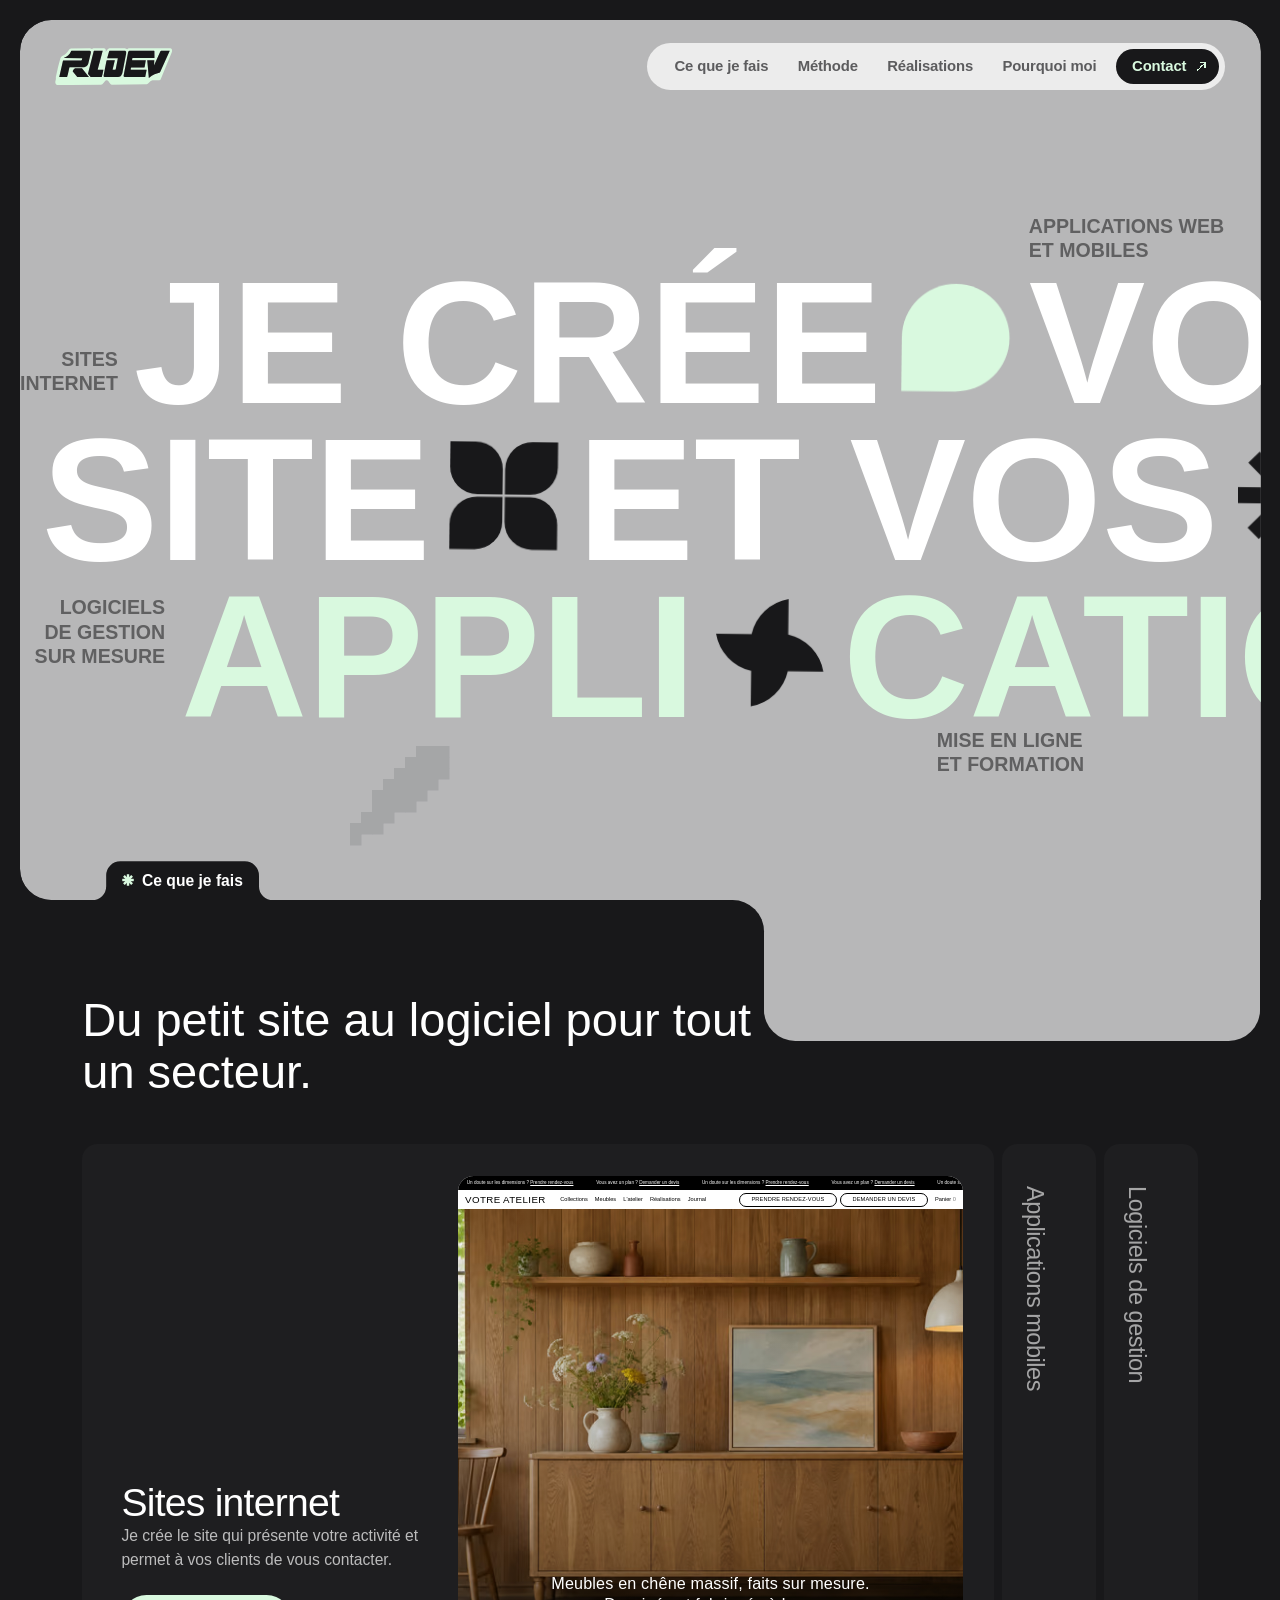
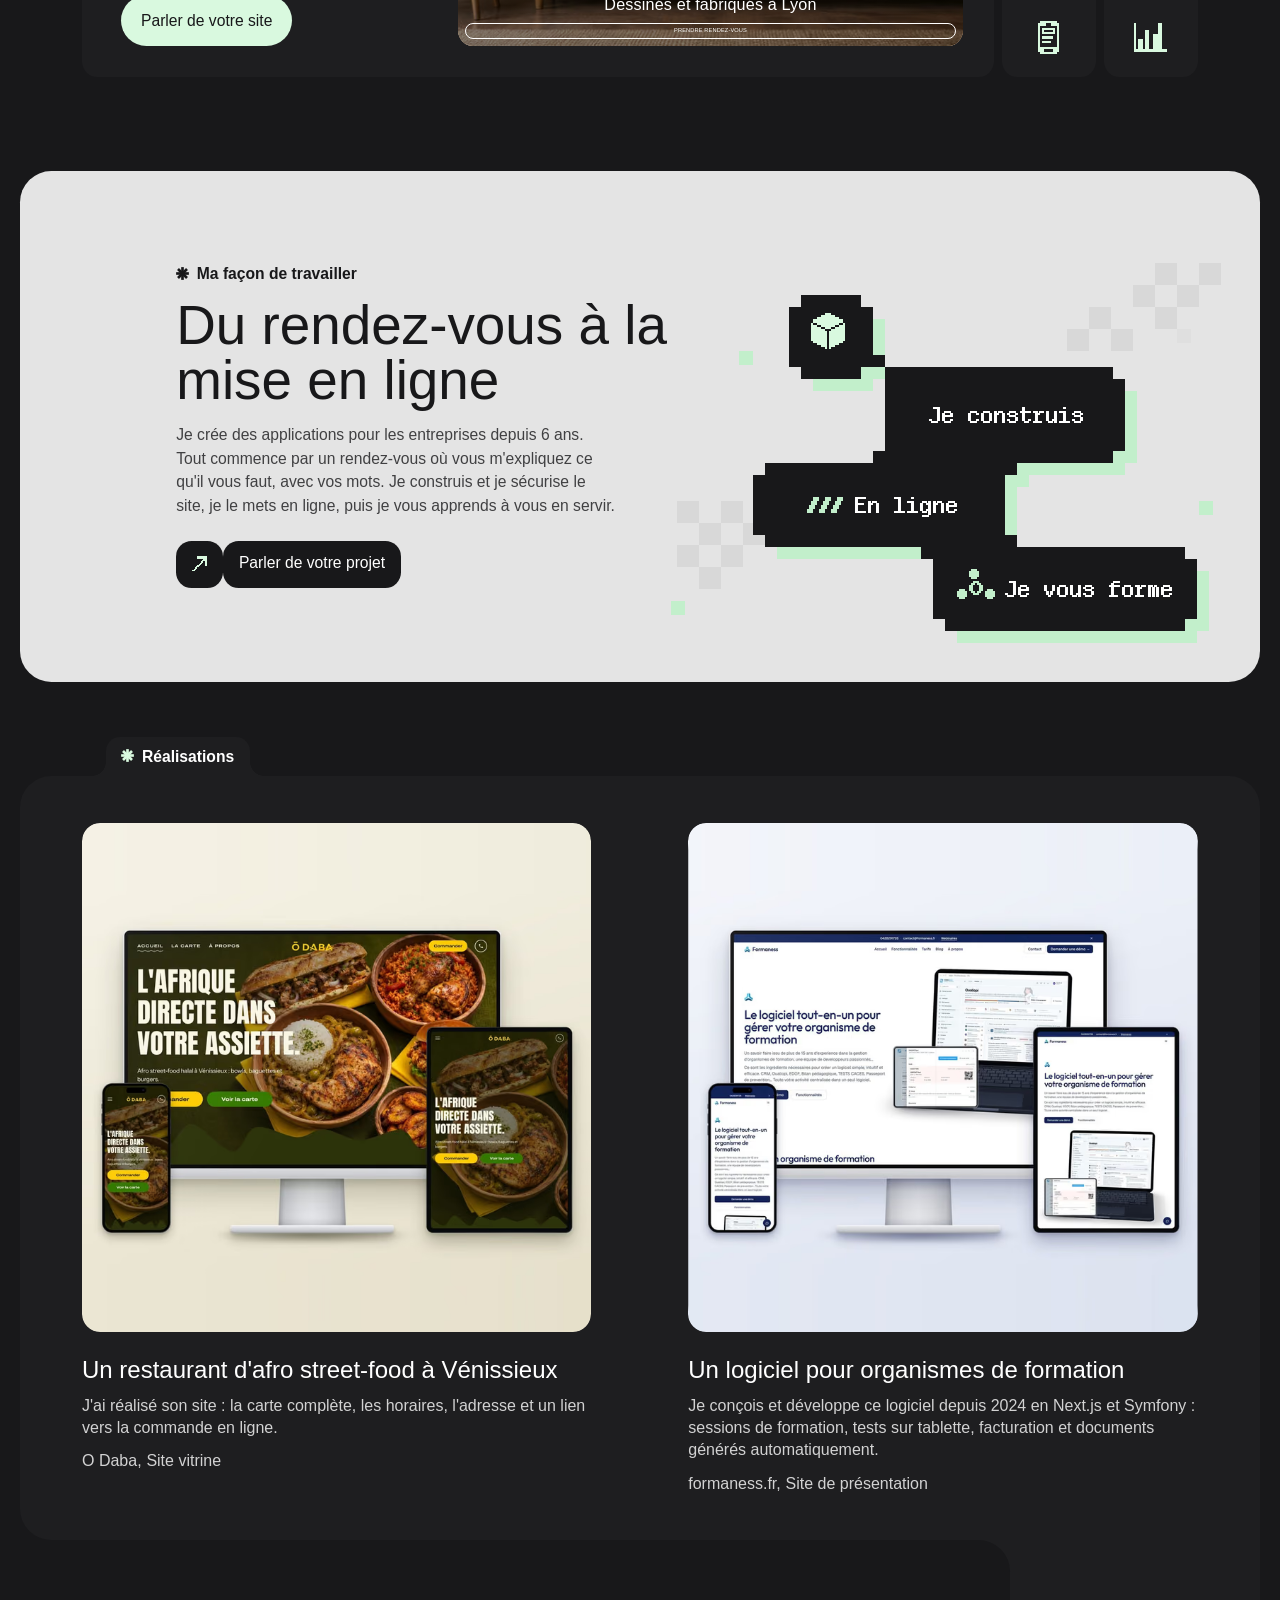
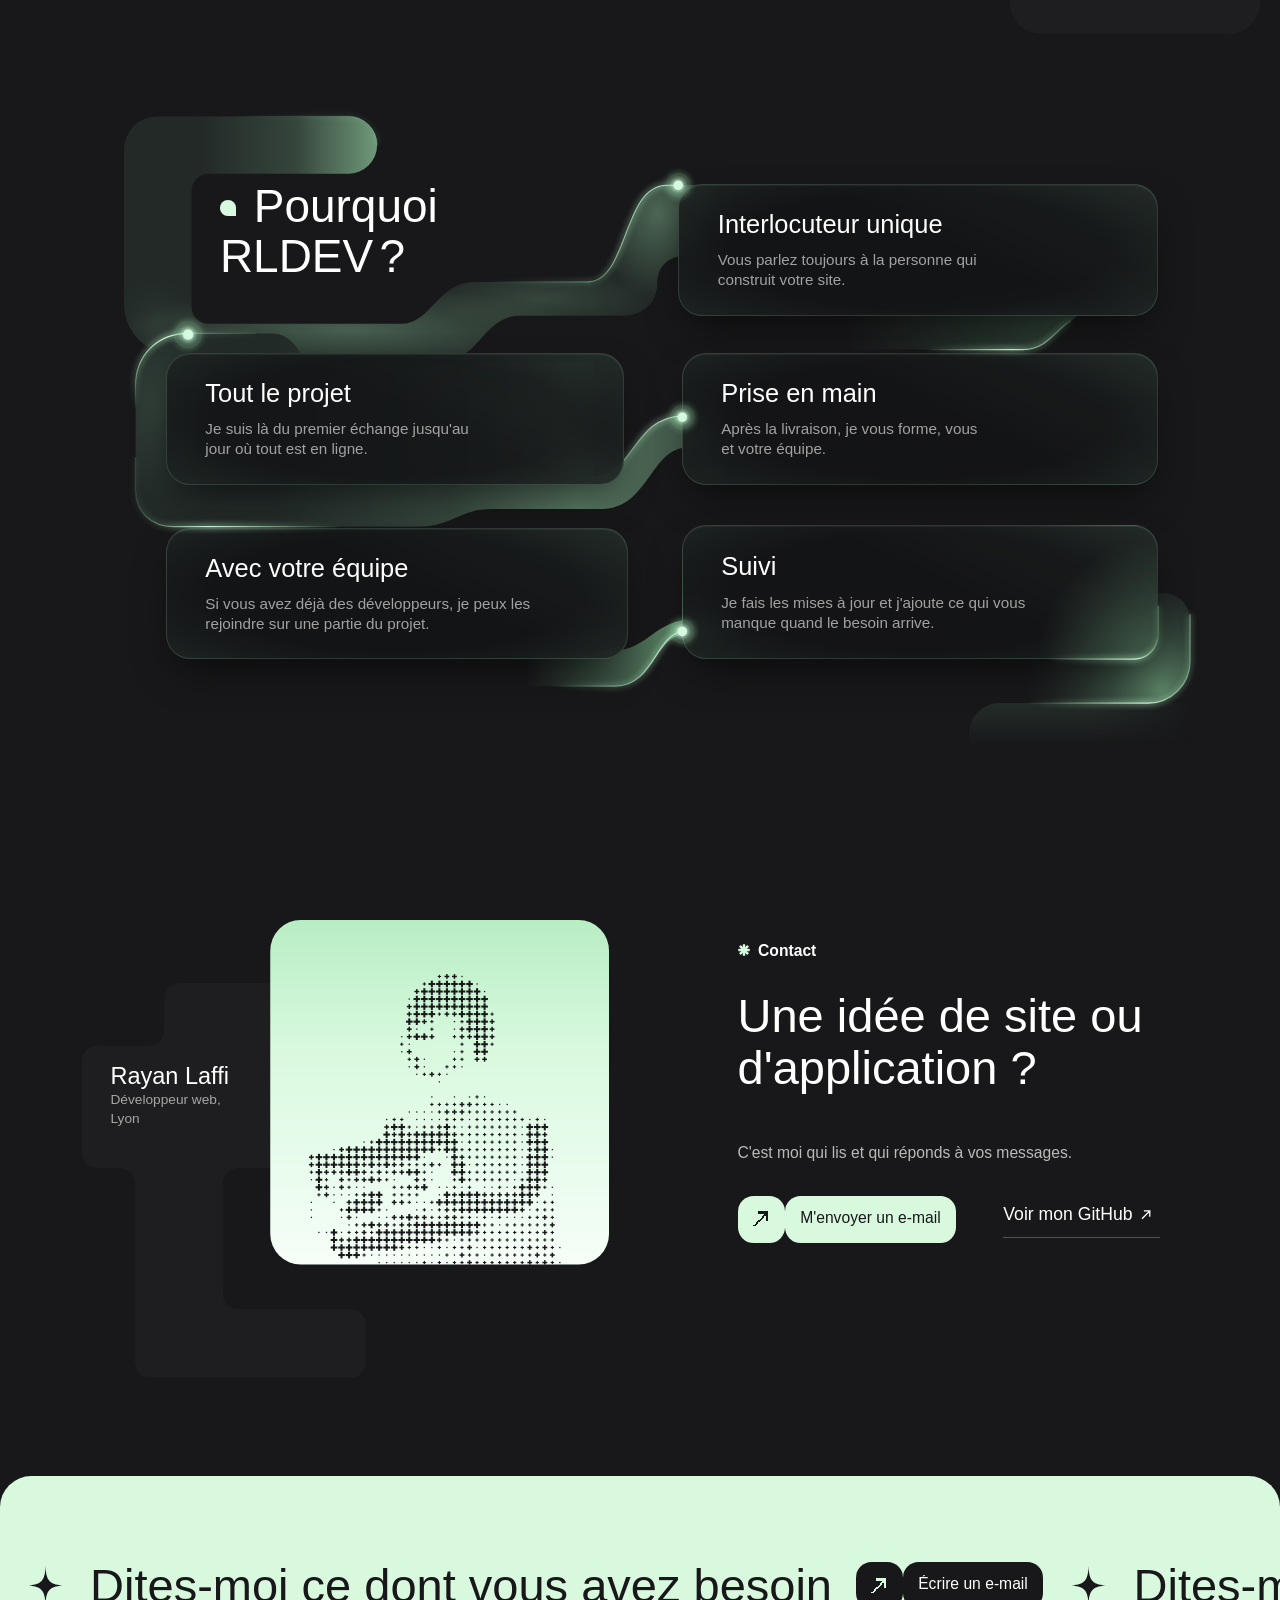
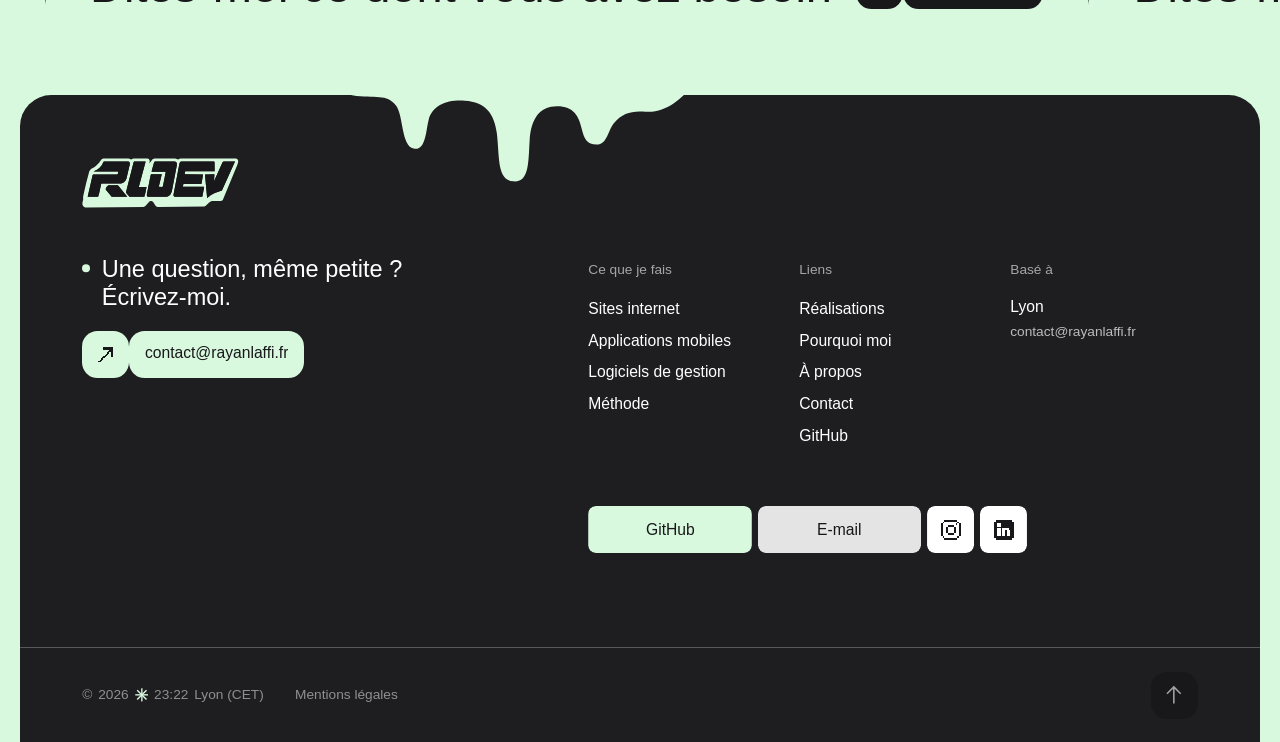
==== commit 8b3cb2c0: "Pied de page : liens Instagram et LinkedIn" ====
--- a/index.html
+++ b/index.html
@@ -1 +1 @@
-<!doctype html> <html lang="fr"><head><meta charset="utf-8"><meta http-equiv="Content-Security-Policy" content="default-src 'self'; script-src 'self'; style-src 'self' 'unsafe-inline' https://fonts.googleapis.com; font-src 'self' https://fonts.gstatic.com; img-src 'self' data:; connect-src 'self'; manifest-src 'self'; media-src 'self'; object-src 'none'; base-uri 'self'; form-action 'self' mailto:; upgrade-insecure-requests"><meta name="viewport" content="width=device-width, initial-scale=1"><title>Rayan Laffi, développeur web à Lyon | RLDEV</title><meta name="description" content="Rayan Laffi, développeur web indépendant à Lyon. Je crée des sites, des applications web et mobiles et des logiciels de gestion, puis je vous forme."><meta name="robots" content="index, follow, max-image-preview:large"><meta name="author" content="Rayan Laffi"><link rel="canonical" href="https://rayanlaffi.fr/"><meta name="theme-color" content="#18181A"><link rel="icon" href="favicon.ico" sizes="32x32"><link rel="icon" href="assets/monogramme-rl-vert.svg" type="image/svg+xml"><link rel="apple-touch-icon" href="apple-touch-icon.png"><link rel="manifest" href="site.webmanifest"><meta property="og:type" content="website"><meta property="og:locale" content="fr_FR"><meta property="og:site_name" content="RLDEV"><meta property="og:url" content="https://rayanlaffi.fr/"><meta property="og:title" content="Rayan Laffi, développeur web à Lyon | RLDEV"><meta property="og:description" content="Je crée des sites, des applications web et mobiles et des logiciels de gestion, puis je vous apprends à vous en servir."><meta property="og:image" content="https://rayanlaffi.fr/og-image.png"><meta property="og:image:type" content="image/png"><meta property="og:image:width" content="1200"><meta property="og:image:height" content="630"><meta property="og:image:alt" content="Logo RLDEV sur fond sombre, avec le texte « Rayan Laffi, développeur web indépendant à Lyon »"><meta name="twitter:card" content="summary_large_image"><meta name="twitter:title" content="Rayan Laffi, développeur web à Lyon | RLDEV"><meta name="twitter:description" content="Je crée des sites, des applications web et mobiles et des logiciels de gestion, puis je vous apprends à vous en servir."><meta name="twitter:image" content="https://rayanlaffi.fr/og-image.png"><meta name="twitter:image:alt" content="Logo RLDEV sur fond sombre, avec le texte « Rayan Laffi, développeur web indépendant à Lyon »"><script type="application/ld+json">{"@context":"https://schema.org","@graph":[{"@type":"WebSite","@id":"https://rayanlaffi.fr/#website","url":"https://rayanlaffi.fr/","name":"RLDEV","alternateName":"Rayan Laffi, développeur web à Lyon","inLanguage":"fr-FR","publisher":{"@id":"https://rayanlaffi.fr/#entreprise"}},{"@type":"ProfilePage","@id":"https://rayanlaffi.fr/#page","url":"https://rayanlaffi.fr/","name":"Rayan Laffi, développeur web à Lyon | RLDEV","description":"Rayan Laffi, développeur web indépendant à Lyon. Je crée des sites, des applications web et mobiles et des logiciels de gestion, puis je vous forme.","inLanguage":"fr-FR","dateModified":"2026-11-22","isPartOf":{"@id":"https://rayanlaffi.fr/#website"},"about":{"@id":"https://rayanlaffi.fr/#entreprise"},"mainEntity":{"@id":"https://rayanlaffi.fr/#rayan"},"primaryImageOfPage":{"@id":"https://rayanlaffi.fr/#image"},"hasPart":{"@id":"https://rayanlaffi.fr/#realisations"}},{"@type":"ImageObject","@id":"https://rayanlaffi.fr/#image","url":"https://rayanlaffi.fr/og-image.png","contentUrl":"https://rayanlaffi.fr/og-image.png","width":1200,"height":630,"caption":"Logo RLDEV, Rayan Laffi, développeur web indépendant à Lyon"},{"@type":"Person","@id":"https://rayanlaffi.fr/#rayan","name":"Rayan Laffi","givenName":"Rayan","familyName":"Laffi","jobTitle":"Développeur web indépendant","url":"https://rayanlaffi.fr/","email":"contact@rayanlaffi.fr","sameAs":["https://github.com/Rayanlaffi1"],"worksFor":{"@id":"https://rayanlaffi.fr/#entreprise"},"knowsLanguage":"fr","knowsAbout":["Création de sites internet","Applications web","Applications mobiles","Logiciels de gestion","Formation aux outils numériques"]},{"@type":"ProfessionalService","@id":"https://rayanlaffi.fr/#entreprise","name":"RLDEV","legalName":"Rayan Laffi, entrepreneur individuel","description":"Développeur web indépendant à Lyon : sites internet, applications web et mobiles, logiciels de gestion, mise en ligne et formation.","url":"https://rayanlaffi.fr/","email":"contact@rayanlaffi.fr","logo":{"@type":"ImageObject","url":"https://rayanlaffi.fr/icon-512.png","width":512,"height":512},"image":{"@id":"https://rayanlaffi.fr/#image"},"identifier":{"@type":"PropertyValue","propertyID":"SIRET","value":"95370436800026"},"founder":{"@id":"https://rayanlaffi.fr/#rayan"},"address":{"@type":"PostalAddress","addressLocality":"Vénissieux","addressRegion":"Auvergne-Rhône-Alpes","addressCountry":"FR"},"areaServed":[{"@type":"Country","name":"France","sameAs":"https://fr.wikipedia.org/wiki/France"},{"@type":"City","name":"Lyon","sameAs":"https://fr.wikipedia.org/wiki/Lyon"}],"knowsLanguage":"fr","sameAs":["https://github.com/Rayanlaffi1"],"contactPoint":{"@type":"ContactPoint","contactType":"demandes de projet","email":"contact@rayanlaffi.fr","availableLanguage":"fr"},"hasOfferCatalog":{"@type":"OfferCatalog","name":"Ce que je fais","itemListElement":[{"@type":"Offer","itemOffered":{"@type":"Service","name":"Sites internet","description":"Je crée le site qui présente votre activité et permet à vos clients de vous contacter.","provider":{"@id":"https://rayanlaffi.fr/#entreprise"}}},{"@type":"Offer","itemOffered":{"@type":"Service","name":"Applications mobiles","description":"Je développe votre application pour iPhone et pour Android.","provider":{"@id":"https://rayanlaffi.fr/#entreprise"}}},{"@type":"Offer","itemOffered":{"@type":"Service","name":"Logiciels de gestion","description":"Un outil construit autour de votre façon de travailler, pour votre entreprise ou pour toutes celles de votre métier.","provider":{"@id":"https://rayanlaffi.fr/#entreprise"}}},{"@type":"Offer","itemOffered":{"@type":"Service","name":"Mise en ligne et formation","description":"Je mets votre site en ligne, puis je vous forme, vous et votre équipe.","provider":{"@id":"https://rayanlaffi.fr/#entreprise"}}}]}},{"@type":"ItemList","@id":"https://rayanlaffi.fr/#realisations","name":"Réalisations","itemListElement":[{"@type":"ListItem","position":1,"item":{"@type":"CreativeWork","name":"O Daba, site vitrine d'un restaurant d'afro street-food à Vénissieux","creator":{"@id":"https://rayanlaffi.fr/#rayan"},"image":"https://rayanlaffi.fr/assets/projet-restaurant.jpg","inLanguage":"fr-FR"}},{"@type":"ListItem","position":2,"item":{"@type":"WebSite","name":"formaness.fr, site de présentation d'un logiciel pour organismes de formation","url":"https://www.formaness.fr/","image":"https://rayanlaffi.fr/assets/projet-formaness.jpg","inLanguage":"fr-FR"}}]}]}</script><link rel="preconnect" href="https://fonts.googleapis.com"><link rel="preconnect" href="https://fonts.gstatic.com" crossorigin><link rel="stylesheet" href="https://fonts.googleapis.com/css2?family=Caveat:wght@500&family=Commissioner:wght,FLAR@250..300,100&family=Instrument+Sans:wght@400;500;600&family=Manrope:wght@300;400;800&family=Sofia+Sans+Extra+Condensed:wght@800&display=swap"><link rel="preload" href="assets/DepartureMono-Regular.EIIMXWAB.woff2" as="font" type="font/woff2" crossorigin><link rel="stylesheet" href="assets/site.3d470127c5.css"></head><body> <div class="preloader" hidden aria-hidden="true"><canvas></canvas></div> <script src="assets/debut.6d27a9efea.js"></script> <a class="skip-link" href="#main">Aller au contenu</a> <header class="nav" data-nav> <div class="nav__bar"> <a class="nav__logo" href="#accueil"> <svg class="logo-rldev" viewBox="42 204 1461 465" role="img" aria-label="RLDEV" focusable="false"><path fill="currentColor" fill-rule="evenodd" d="M46,640 L56,657 L72,665 L614,662 L631,654 L671,609 L681,604 L690,604 L704,613 L731,653 L747,660 L1184,656 L1196,650 L1228,618 L1246,608 L1257,605 L1338,605 L1349,601 L1355,595 L1492,264 L1499,239 L1498,227 L1490,214 L1477,208 L961,208 L951,211 L939,219 L911,208 L718,208 L700,216 L670,255 L674,234 L672,224 L665,214 L652,208 L520,208 L501,217 L477,208 L240,209 L226,216 L218,224 L201,248 L176,275 L160,287 L126,306 L110,327 L80,441 L53,560 L52,582 L54,587 L46,622 Z M961,240 L968,237 L1273,237 L1278,241 L1279,328 L1006,328 L1004,331 L1000,353 L1003,356 L1171,357 L1157,441 L1153,447 L990,447 L987,449 L984,463 L984,473 L1178,473 L1181,477 L1164,566 L906,566 L897,559 L895,548 L951,256 L955,246 Z M486,245 L488,263 L456,398 L448,414 L433,430 L420,438 L405,442 L224,442 L220,449 L202,532 L192,566 L95,565 L141,364 L145,359 L369,359 L377,351 L380,337 L378,330 L150,329 L182,314 L204,298 L227,272 L243,240 L248,237 L472,237 L481,240 Z M722,237 L905,237 L915,239 L925,248 L927,254 L926,274 L879,519 L865,546 L853,557 L841,563 L826,566 L656,566 L647,558 L647,543 L681,369 L686,355 L786,356 L758,473 L790,474 L797,467 L823,334 L821,332 L692,332 L693,321 L715,243 Z M1469,237 L1347,508 L1280,531 L1245,550 L1209,576 L1189,357 L1277,356 L1273,422 L1353,244 L1362,237 Z M529,237 L633,237 L635,239 L573,470 L575,474 L644,475 L632,535 L623,566 L485,566 L453,528 L453,520 L524,241 Z M264,488 L276,468 L291,457 L377,457 L464,565 L319,566 L263,497 Z"/><path class="logo-rldev__ink" d="M961,240 L968,237 L1273,237 L1278,241 L1279,328 L1006,328 L1004,331 L1000,353 L1003,356 L1171,357 L1157,441 L1153,447 L990,447 L987,449 L984,463 L984,473 L1178,473 L1181,477 L1164,566 L906,566 L897,559 L895,548 L951,256 L955,246 Z M486,245 L488,263 L456,398 L448,414 L433,430 L420,438 L405,442 L224,442 L220,449 L202,532 L192,566 L95,565 L141,364 L145,359 L369,359 L377,351 L380,337 L378,330 L150,329 L182,314 L204,298 L227,272 L243,240 L248,237 L472,237 L481,240 Z M722,237 L905,237 L915,239 L925,248 L927,254 L926,274 L879,519 L865,546 L853,557 L841,563 L826,566 L656,566 L647,558 L647,543 L681,369 L686,355 L786,356 L758,473 L790,474 L797,467 L823,334 L821,332 L692,332 L693,321 L715,243 Z M1469,237 L1347,508 L1280,531 L1245,550 L1209,576 L1189,357 L1277,356 L1273,422 L1353,244 L1362,237 Z M529,237 L633,237 L635,239 L573,470 L575,474 L644,475 L632,535 L623,566 L485,566 L453,528 L453,520 L524,241 Z M264,488 L276,468 L291,457 L377,457 L464,565 L319,566 L263,497 Z"/></svg> </a> <nav class="nav__links-wrap pmenu" aria-label="Navigation principale" data-pmenu-nav> <span class="pmenu__goutte" aria-hidden="true"></span> <ul class="pmenu__liste"> <li class="pmenu__item" data-pmenu> <button class="pmenu__lien" type="button" aria-expanded="false" aria-controls="pmenu-services" data-pmenu-cible="services">Ce que je fais</button> <div class="pmenu__tiroir" id="pmenu-services"> <ul class="pmenu__carte"> <li style="--i:0"><a class="pmenu__entree" href="#services"><span class="pmenu__forme" aria-hidden="true"><svg viewBox="0 0 100 100" focusable="false"><g fill="currentColor"><path d="M3 3H25A24 24 0 0 1 49 27V49H27A24 24 0 0 1 3 25Z"/><path transform="matrix(-1 0 0 1 100 0)" d="M3 3H25A24 24 0 0 1 49 27V49H27A24 24 0 0 1 3 25Z"/><path transform="matrix(1 0 0 -1 0 100)" d="M3 3H25A24 24 0 0 1 49 27V49H27A24 24 0 0 1 3 25Z"/><path transform="rotate(180 50 50)" d="M3 3H25A24 24 0 0 1 49 27V49H27A24 24 0 0 1 3 25Z"/></g></svg></span><span class="pmenu__texte"><span class="pmenu__nom">Sites internet</span><span class="pmenu__desc">Le site qui présente votre activité</span></span></a></li> <li style="--i:1"><a class="pmenu__entree" href="#services"><span class="pmenu__forme" aria-hidden="true"><svg viewBox="0 0 100 100" focusable="false"><path fill="currentColor" d="M66 3V34A40 40 0 0 1 97 66H66A40 40 0 0 1 34 97V66A40 40 0 0 1 3 34H34A40 40 0 0 1 66 3Z"/></svg></span><span class="pmenu__texte"><span class="pmenu__nom">Applications mobiles</span><span class="pmenu__desc">Pour iPhone et pour Android</span></span></a></li> <li style="--i:2"><a class="pmenu__entree" href="#services"><span class="pmenu__forme" aria-hidden="true"><svg viewBox="0 0 100 100" focusable="false"><g fill="currentColor"><rect x="43" y="3" width="14" height="94"/><rect x="43" y="3" width="14" height="94" transform="rotate(45 50 50)"/><rect x="43" y="3" width="14" height="94" transform="rotate(90 50 50)"/><rect x="43" y="3" width="14" height="94" transform="rotate(135 50 50)"/></g></svg></span><span class="pmenu__texte"><span class="pmenu__nom">Logiciels de gestion</span><span class="pmenu__desc">Construits autour de votre métier</span></span></a></li> </ul> </div> </li> <li class="pmenu__item"><a class="pmenu__lien" href="#vision" data-pmenu-cible="vision">Méthode</a></li> <li class="pmenu__item" data-pmenu> <button class="pmenu__lien" type="button" aria-expanded="false" aria-controls="pmenu-projets" data-pmenu-cible="projets">Réalisations</button> <div class="pmenu__tiroir" id="pmenu-projets"> <ul class="pmenu__carte"> <li style="--i:0"><a class="pmenu__entree" href="#projets"><span class="pmenu__forme pmenu__forme--projet" style="--tint:#FDCC02;--clip:var(--rg-clip-fleur)" aria-hidden="true"></span><span class="pmenu__texte"><span class="pmenu__nom">O Daba</span><span class="pmenu__desc">Site vitrine, Vénissieux</span></span></a></li> <li style="--i:1"><a class="pmenu__entree" href="#projets"><span class="pmenu__forme pmenu__forme--projet" style="--tint:#3281A9;--clip:var(--rg-clip-carre)" aria-hidden="true"></span><span class="pmenu__texte"><span class="pmenu__nom">Formaness</span><span class="pmenu__desc">Site de présentation</span></span></a></li> <li style="--i:2" hidden><a class="pmenu__entree" href="#projets"><span class="pmenu__forme pmenu__forme--projet" style="--tint:#234F1A;--clip:var(--rg-clip-etoile)" aria-hidden="true"></span><span class="pmenu__texte"><span class="pmenu__nom">Comptoir des Saveurs</span><span class="pmenu__desc">Site vitrine, Lyon</span></span></a></li> </ul> </div> </li> <li class="pmenu__item"><a class="pmenu__lien" href="#pourquoi" data-pmenu-cible="pourquoi">Pourquoi moi</a></li> <li class="pmenu__item"><a class="pmenu__contact" href="#contact" data-pmenu-cible="contact"><span>Contact</span><span class="pmenu__fleche-boite"><svg class="pmenu__fleche" viewBox="-2 -2 16 16" aria-hidden="true" focusable="false" shape-rendering="crispEdges"><g fill="currentColor"><rect x="4" y="0" width="8" height="2"/><rect x="9" y="2" width="3" height="1"/><rect x="8" y="3" width="4" height="1"/><rect x="7" y="4" width="2" height="1"/><rect x="10" y="4" width="2" height="4"/><rect x="6" y="5" width="2" height="1"/><rect x="5" y="6" width="2" height="1"/><rect x="4" y="7" width="2" height="1"/><rect x="3" y="8" width="2" height="1"/><rect x="2" y="9" width="2" height="1"/><rect x="1" y="10" width="2" height="1"/><rect x="0" y="11" width="2" height="1"/></g></svg></span></a></li> </ul> </nav> <div class="pmob" data-pmob> <button class="pmob__pilule" type="button" aria-expanded="false" aria-controls="pmob-panneau" data-pmob-ouvrir> <span class="pmob__goutte" aria-hidden="true"></span><span>Menu</span> </button> <div class="pmob__panneau" id="pmob-panneau" role="dialog" aria-modal="true" aria-label="Menu" hidden> <div class="pmob__tete"> <a class="pmob__logo" href="#accueil" aria-label="RLDEV, accueil" data-pmob-logo></a> <button class="pmob__retour" type="button" data-pmob-retour hidden><svg class="pmob__chevron" viewBox="0 0 6 10" aria-hidden="true" focusable="false" shape-rendering="crispEdges"><path fill="currentColor" d="M0 0h2v2H0zM2 2h2v2H2zM4 4h2v2H4zM2 6h2v2H2zM0 8h2v2H0z"/></svg><span data-pmob-retour-texte>Retour</span></button> <button class="pmob__fermer" type="button" data-pmob-fermer><span>Fermer</span><svg viewBox="0 0 7 7" aria-hidden="true" focusable="false" shape-rendering="crispEdges"><path fill="currentColor" d="M0 0h1v1H0zM6 0h1v1H6zM1 1h1v1H1zM5 1h1v1H5zM2 2h1v1H2zM4 2h1v1H4zM3 3h1v1H3zM2 4h1v1H2zM4 4h1v1H4zM1 5h1v1H1zM5 5h1v1H5zM0 6h1v1H0zM6 6h1v1H6z"/></svg></button> </div> <div class="pmob__vues" data-pmob-vues> <ul class="pmob__vue" data-pmob-vue="racine"> <li style="--i:0"><button class="pmob__lien" type="button" data-pmob-vers="services" data-pmenu-cible="services">Ce que je fais<svg class="pmob__chevron" viewBox="0 0 6 10" aria-hidden="true" focusable="false" shape-rendering="crispEdges"><path fill="currentColor" d="M0 0h2v2H0zM2 2h2v2H2zM4 4h2v2H4zM2 6h2v2H2zM0 8h2v2H0z"/></svg></button></li> <li style="--i:1"><a class="pmob__lien" href="#vision" data-pmenu-cible="vision">Méthode</a></li> <li style="--i:2"><button class="pmob__lien" type="button" data-pmob-vers="projets" data-pmenu-cible="projets">Réalisations<svg class="pmob__chevron" viewBox="0 0 6 10" aria-hidden="true" focusable="false" shape-rendering="crispEdges"><path fill="currentColor" d="M0 0h2v2H0zM2 2h2v2H2zM4 4h2v2H4zM2 6h2v2H2zM0 8h2v2H0z"/></svg></button></li> <li style="--i:3"><a class="pmob__lien" href="#pourquoi" data-pmenu-cible="pourquoi">Pourquoi moi</a></li> </ul> <ul class="pmob__vue" data-pmob-vue="services" aria-label="Ce que je fais" hidden> <li style="--i:0"><a class="pmenu__entree" href="#services"><span class="pmenu__forme" aria-hidden="true"><svg viewBox="0 0 100 100" focusable="false"><g fill="currentColor"><path d="M3 3H25A24 24 0 0 1 49 27V49H27A24 24 0 0 1 3 25Z"/><path transform="matrix(-1 0 0 1 100 0)" d="M3 3H25A24 24 0 0 1 49 27V49H27A24 24 0 0 1 3 25Z"/><path transform="matrix(1 0 0 -1 0 100)" d="M3 3H25A24 24 0 0 1 49 27V49H27A24 24 0 0 1 3 25Z"/><path transform="rotate(180 50 50)" d="M3 3H25A24 24 0 0 1 49 27V49H27A24 24 0 0 1 3 25Z"/></g></svg></span><span class="pmenu__texte"><span class="pmenu__nom">Sites internet</span><span class="pmenu__desc">Le site qui présente votre activité</span></span></a></li> <li style="--i:1"><a class="pmenu__entree" href="#services"><span class="pmenu__forme" aria-hidden="true"><svg viewBox="0 0 100 100" focusable="false"><path fill="currentColor" d="M66 3V34A40 40 0 0 1 97 66H66A40 40 0 0 1 34 97V66A40 40 0 0 1 3 34H34A40 40 0 0 1 66 3Z"/></svg></span><span class="pmenu__texte"><span class="pmenu__nom">Applications mobiles</span><span class="pmenu__desc">Pour iPhone et pour Android</span></span></a></li> <li style="--i:2"><a class="pmenu__entree" href="#services"><span class="pmenu__forme" aria-hidden="true"><svg viewBox="0 0 100 100" focusable="false"><g fill="currentColor"><rect x="43" y="3" width="14" height="94"/><rect x="43" y="3" width="14" height="94" transform="rotate(45 50 50)"/><rect x="43" y="3" width="14" height="94" transform="rotate(90 50 50)"/><rect x="43" y="3" width="14" height="94" transform="rotate(135 50 50)"/></g></svg></span><span class="pmenu__texte"><span class="pmenu__nom">Logiciels de gestion</span><span class="pmenu__desc">Construits autour de votre métier</span></span></a></li> </ul> <ul class="pmob__vue" data-pmob-vue="projets" aria-label="Réalisations" hidden> <li style="--i:0"><a class="pmenu__entree" href="#projets"><span class="pmenu__forme pmenu__forme--projet" style="--tint:#FDCC02;--clip:var(--rg-clip-fleur)" aria-hidden="true"></span><span class="pmenu__texte"><span class="pmenu__nom">O Daba</span><span class="pmenu__desc">Site vitrine, Vénissieux</span></span></a></li> <li style="--i:1"><a class="pmenu__entree" href="#projets"><span class="pmenu__forme pmenu__forme--projet" style="--tint:#3281A9;--clip:var(--rg-clip-carre)" aria-hidden="true"></span><span class="pmenu__texte"><span class="pmenu__nom">Formaness</span><span class="pmenu__desc">Site de présentation</span></span></a></li> <li style="--i:2" hidden><a class="pmenu__entree" href="#projets"><span class="pmenu__forme pmenu__forme--projet" style="--tint:#234F1A;--clip:var(--rg-clip-etoile)" aria-hidden="true"></span><span class="pmenu__texte"><span class="pmenu__nom">Comptoir des Saveurs</span><span class="pmenu__desc">Site vitrine, Lyon</span></span></a></li> </ul> </div> <a class="pmob__contact" href="#contact"><span>Contact</span><span class="pmenu__fleche-boite"><svg class="pmenu__fleche" viewBox="-2 -2 16 16" aria-hidden="true" focusable="false" shape-rendering="crispEdges"><g fill="currentColor"><rect x="4" y="0" width="8" height="2"/><rect x="9" y="2" width="3" height="1"/><rect x="8" y="3" width="4" height="1"/><rect x="7" y="4" width="2" height="1"/><rect x="10" y="4" width="2" height="4"/><rect x="6" y="5" width="2" height="1"/><rect x="5" y="6" width="2" height="1"/><rect x="4" y="7" width="2" height="1"/><rect x="3" y="8" width="2" height="1"/><rect x="2" y="9" width="2" height="1"/><rect x="1" y="10" width="2" height="1"/><rect x="0" y="11" width="2" height="1"/></g></svg></span></a> </div> </div> </div> </header> <main id="main"> <header class="hero" id="accueil"> <div class="nav-trigger" data-nav-trigger aria-hidden="true"></div> <div class="hero__panel hx" data-hx> <div class="hx__stage" data-hx-stage> <h1 class="hx__layer hx__layer--title" id="hx-title"> <span class="visually-hidden">Rayan Laffi, développeur web à Lyon : je crée votre site et vos applications</span> <span class="hx__row hx__row--1" aria-hidden="true"> <span class="hx__lab hx__lab--left">Sites<br>internet</span> <span class="hx__cell" data-hx-side="l"><span class="hx__word" data-hx-word>Je crée</span></span> <span class="hx__cell hx__cell--slot" data-hx-slot><span class="hx__slot" data-hx-slot-in> <svg class="px" viewBox="0 0 100 100" data-px data-state="goutte" focusable="false"> <g class="px__g px__feuilles"><g><path class="px__ink px__feuille" d="M3 3H25A24 24 0 0 1 49 27V49H27A24 24 0 0 1 3 25Z"/></g><g transform="matrix(-1 0 0 1 100 0)"><path class="px__ink px__feuille" d="M3 3H25A24 24 0 0 1 49 27V49H27A24 24 0 0 1 3 25Z"/></g><g transform="matrix(1 0 0 -1 0 100)"><path class="px__ink px__feuille" d="M3 3H25A24 24 0 0 1 49 27V49H27A24 24 0 0 1 3 25Z"/></g><g transform="rotate(180 50 50)"><path class="px__ink px__feuille" d="M3 3H25A24 24 0 0 1 49 27V49H27A24 24 0 0 1 3 25Z"/></g></g> <g class="px__g px__asterisque"><g><rect class="px__ink px__bar" x="43" y="3" width="14" height="94"/></g><g transform="rotate(45 50 50)"><rect class="px__ink px__bar" x="43" y="3" width="14" height="94"/></g><g transform="rotate(90 50 50)"><rect class="px__ink px__bar" x="43" y="3" width="14" height="94"/></g><g transform="rotate(135 50 50)"><rect class="px__ink px__bar" x="43" y="3" width="14" height="94"/></g></g> <g class="px__g px__moulin"><path class="px__ink px__moulin-forme" d="M66 3V34A40 40 0 0 1 97 66H66A40 40 0 0 1 34 97V66A40 40 0 0 1 3 34H34A40 40 0 0 1 66 3Z"/></g> <g class="px__g px__goutte"><path class="px__acc px__goutte-forme" d="M3 97V50A47 47 0 1 1 50 97Z"/></g> </svg> </span></span> <span class="hx__stack hx__stack--up"> <span class="hx__lab hx__lab--up">Applications web<br>et mobiles</span> <span class="hx__cell" data-hx-side="r"><span class="hx__word" data-hx-word>votre</span></span> </span> </span> <span class="hx__row hx__row--2" aria-hidden="true"> <span class="hx__cell" data-hx-side="l"><span class="hx__word" data-hx-word>site</span></span> <span class="hx__cell hx__cell--slot" data-hx-slot><span class="hx__slot" data-hx-slot-in> <svg class="px" viewBox="0 0 100 100" data-px data-state="feuilles" focusable="false"> <g class="px__g px__feuilles"><g><path class="px__ink px__feuille" d="M3 3H25A24 24 0 0 1 49 27V49H27A24 24 0 0 1 3 25Z"/></g><g transform="matrix(-1 0 0 1 100 0)"><path class="px__ink px__feuille" d="M3 3H25A24 24 0 0 1 49 27V49H27A24 24 0 0 1 3 25Z"/></g><g transform="matrix(1 0 0 -1 0 100)"><path class="px__ink px__feuille" d="M3 3H25A24 24 0 0 1 49 27V49H27A24 24 0 0 1 3 25Z"/></g><g transform="rotate(180 50 50)"><path class="px__ink px__feuille" d="M3 3H25A24 24 0 0 1 49 27V49H27A24 24 0 0 1 3 25Z"/></g></g> <g class="px__g px__asterisque"><g><rect class="px__ink px__bar" x="43" y="3" width="14" height="94"/></g><g transform="rotate(45 50 50)"><rect class="px__ink px__bar" x="43" y="3" width="14" height="94"/></g><g transform="rotate(90 50 50)"><rect class="px__ink px__bar" x="43" y="3" width="14" height="94"/></g><g transform="rotate(135 50 50)"><rect class="px__ink px__bar" x="43" y="3" width="14" height="94"/></g></g> <g class="px__g px__moulin"><path class="px__ink px__moulin-forme" d="M66 3V34A40 40 0 0 1 97 66H66A40 40 0 0 1 34 97V66A40 40 0 0 1 3 34H34A40 40 0 0 1 66 3Z"/></g> <g class="px__g px__goutte"><path class="px__acc px__goutte-forme" d="M3 97V50A47 47 0 1 1 50 97Z"/></g> </svg> </span></span> <span class="hx__cell" data-hx-side="r"><span class="hx__word" data-hx-word>et vos</span></span> <span class="hx__cell hx__cell--slot" data-hx-slot><span class="hx__slot" data-hx-slot-in> <svg class="px" viewBox="0 0 100 100" data-px data-state="asterisque" focusable="false"> <g class="px__g px__feuilles"><g><path class="px__ink px__feuille" d="M3 3H25A24 24 0 0 1 49 27V49H27A24 24 0 0 1 3 25Z"/></g><g transform="matrix(-1 0 0 1 100 0)"><path class="px__ink px__feuille" d="M3 3H25A24 24 0 0 1 49 27V49H27A24 24 0 0 1 3 25Z"/></g><g transform="matrix(1 0 0 -1 0 100)"><path class="px__ink px__feuille" d="M3 3H25A24 24 0 0 1 49 27V49H27A24 24 0 0 1 3 25Z"/></g><g transform="rotate(180 50 50)"><path class="px__ink px__feuille" d="M3 3H25A24 24 0 0 1 49 27V49H27A24 24 0 0 1 3 25Z"/></g></g> <g class="px__g px__asterisque"><g><rect class="px__ink px__bar" x="43" y="3" width="14" height="94"/></g><g transform="rotate(45 50 50)"><rect class="px__ink px__bar" x="43" y="3" width="14" height="94"/></g><g transform="rotate(90 50 50)"><rect class="px__ink px__bar" x="43" y="3" width="14" height="94"/></g><g transform="rotate(135 50 50)"><rect class="px__ink px__bar" x="43" y="3" width="14" height="94"/></g></g> <g class="px__g px__moulin"><path class="px__ink px__moulin-forme" d="M66 3V34A40 40 0 0 1 97 66H66A40 40 0 0 1 34 97V66A40 40 0 0 1 3 34H34A40 40 0 0 1 66 3Z"/></g> <g class="px__g px__goutte"><path class="px__acc px__goutte-forme" d="M3 97V50A47 47 0 1 1 50 97Z"/></g> </svg> </span></span> <span class="hx__cta hx__cta--row hx__cta--ghost" data-hx-cta-ghost></span> </span> <span class="hx__row hx__row--3" aria-hidden="true"> <span class="hx__lab hx__lab--left">Logiciels<br>de gestion<br>sur mesure</span> <span class="hx__cell" data-hx-side="l"><span class="hx__word" data-hx-word>appli</span></span> <span class="hx__cell hx__cell--slot" data-hx-slot><span class="hx__slot" data-hx-slot-in> <svg class="px" viewBox="0 0 100 100" data-px data-state="moulin" focusable="false"> <g class="px__g px__feuilles"><g><path class="px__ink px__feuille" d="M3 3H25A24 24 0 0 1 49 27V49H27A24 24 0 0 1 3 25Z"/></g><g transform="matrix(-1 0 0 1 100 0)"><path class="px__ink px__feuille" d="M3 3H25A24 24 0 0 1 49 27V49H27A24 24 0 0 1 3 25Z"/></g><g transform="matrix(1 0 0 -1 0 100)"><path class="px__ink px__feuille" d="M3 3H25A24 24 0 0 1 49 27V49H27A24 24 0 0 1 3 25Z"/></g><g transform="rotate(180 50 50)"><path class="px__ink px__feuille" d="M3 3H25A24 24 0 0 1 49 27V49H27A24 24 0 0 1 3 25Z"/></g></g> <g class="px__g px__asterisque"><g><rect class="px__ink px__bar" x="43" y="3" width="14" height="94"/></g><g transform="rotate(45 50 50)"><rect class="px__ink px__bar" x="43" y="3" width="14" height="94"/></g><g transform="rotate(90 50 50)"><rect class="px__ink px__bar" x="43" y="3" width="14" height="94"/></g><g transform="rotate(135 50 50)"><rect class="px__ink px__bar" x="43" y="3" width="14" height="94"/></g></g> <g class="px__g px__moulin"><path class="px__ink px__moulin-forme" d="M66 3V34A40 40 0 0 1 97 66H66A40 40 0 0 1 34 97V66A40 40 0 0 1 3 34H34A40 40 0 0 1 66 3Z"/></g> <g class="px__g px__goutte"><path class="px__acc px__goutte-forme" d="M3 97V50A47 47 0 1 1 50 97Z"/></g> </svg> </span></span> <span class="hx__stack hx__stack--down"> <span class="hx__cell" data-hx-side="r"><span class="hx__word" data-hx-word>cations</span></span> <span class="hx__lab hx__lab--down">Mise en ligne<br>et formation</span> </span> </span> </h1> <div class="hx__layer hx__layer--ui"> <p class="visually-hidden">Sites internet, applications web et mobiles, logiciels de gestion sur mesure, mise en ligne et formation.</p> <div class="hx__row hx__row--1"> <span class="hx__lab hx__lab--left" data-hx-lab="left" data-hx-side="l" aria-hidden="true">Sites<br>internet</span> <span class="hx__cell" aria-hidden="true"><span class="hx__word">Je crée</span></span> <span class="hx__cell hx__cell--slot" aria-hidden="true"></span> <span class="hx__stack hx__stack--up"> <span class="hx__lab hx__lab--up" data-hx-lab="up" data-hx-side="r" aria-hidden="true">Applications web<br>et mobiles</span> <span class="hx__cell" aria-hidden="true"><span class="hx__word">votre</span></span> </span> </div> <div class="hx__row hx__row--2"> <span class="hx__cell" aria-hidden="true"><span class="hx__word">site</span></span> <span class="hx__cell hx__cell--slot" aria-hidden="true"></span> <span class="hx__cell" aria-hidden="true"><span class="hx__word">et vos</span></span> <span class="hx__cell hx__cell--slot" aria-hidden="true"></span> <a class="hx__cta hx__cta--row" href="#contact" data-hx-cta data-hx-side="r"> <span class="hx__cta-inner"> <span class="hx__cta-text" data-hx-cta-text>Me contacter</span> <span class="hx__cta-arrow" aria-hidden="true"><svg viewBox="0 0 14 14" focusable="false"><path d="M2.5 11.5L11 3M4.5 3H11V9.5" fill="none" stroke="currentColor" stroke-width="2.4"/></svg></span> </span> <span class="hx__cta-hover" aria-hidden="true"> <span class="hx__cta-text hx__cta-dup" data-text="Me contacter"></span> <span class="hx__cta-arrow"><svg viewBox="0 0 14 14" focusable="false"><path d="M2.5 11.5L11 3M4.5 3H11V9.5" fill="none" stroke="currentColor" stroke-width="2.4"/></svg></span> </span> </a> </div> <div class="hx__row hx__row--3"> <span class="hx__lab hx__lab--left" data-hx-lab="left" data-hx-side="l" aria-hidden="true">Logiciels<br>de gestion<br>sur mesure</span> <span class="hx__cell" aria-hidden="true"><span class="hx__word">appli</span></span> <span class="hx__cell hx__cell--slot" aria-hidden="true"></span> <span class="hx__stack hx__stack--down"> <span class="hx__cell" aria-hidden="true"><span class="hx__word">cations</span></span> <span class="hx__lab hx__lab--down" data-hx-lab="down" data-hx-side="r" aria-hidden="true">Mise en ligne<br>et formation</span> </span> </div> <a class="hx__cta hx__cta--below" href="#contact" data-hx-cta-mob> <span class="hx__cta-inner"> <span class="hx__cta-text">Me contacter</span> <span class="hx__cta-arrow" aria-hidden="true"><svg viewBox="0 0 14 14" focusable="false"><path d="M2.5 11.5L11 3M4.5 3H11V9.5" fill="none" stroke="currentColor" stroke-width="2.4"/></svg></span> </span> <span class="hx__cta-hover" aria-hidden="true"> <span class="hx__cta-text hx__cta-dup" data-text="Me contacter"></span> <span class="hx__cta-arrow"><svg viewBox="0 0 14 14" focusable="false"><path d="M2.5 11.5L11 3M4.5 3H11V9.5" fill="none" stroke="currentColor" stroke-width="2.4"/></svg></span> </span> </a> </div> </div> </div> </header> <section class="services" id="services" aria-labelledby="services-title"> <div class="joint" aria-hidden="true"> <div class="joint__left"><span class="joint__corner"></span><span class="joint__left-bg"></span></div> <div class="joint__right"></div> </div> <div class="wrap"> <div class="container services__inner"> <div class="tag"><span class="subheading"><span class="subheading__dot" aria-hidden="true"></span>Ce que je fais</span></div> <h2 class="services__title" id="services-title">Du petit site au logiciel pour tout un secteur.</h2> <ul class="acc" id="acc"> <li class="acc__item" data-active="true" data-sketch="site"> <button class="acc__tab" type="button" aria-expanded="true" aria-controls="p1">Sites internet</button> <svg class="acc__icon" viewBox="0 0 54 48" aria-hidden="true"><path fill="currentColor" d="M3 6h48v3h-48zM0 9h6v3h-6zM9 9h3v3h-3zM15 9h3v3h-3zM21 9h33v3h-33zM0 12h54v3h-54zM0 15h3v3h-3zM51 15h3v3h-3zM0 18h3v3h-3zM6 18h21v3h-21zM51 18h3v3h-3zM0 21h3v3h-3zM51 21h3v3h-3zM0 24h3v3h-3zM6 24h36v3h-36zM51 24h3v3h-3zM0 27h3v3h-3zM6 27h30v3h-30zM51 27h3v3h-3zM0 30h3v3h-3zM51 30h3v3h-3zM0 33h3v3h-3zM6 33h15v3h-15zM51 33h3v3h-3zM0 36h3v3h-3zM6 36h15v3h-15zM51 36h3v3h-3zM0 39h3v3h-3zM51 39h3v3h-3zM3 42h48v3h-48z"/></svg> <div class="acc__body"><div><div class="acc__panel" id="p1"> <div class="acc__text"><h3>Sites internet</h3><p>Je crée le site qui présente votre activité et permet à vos clients de vous contacter.</p><a href="#contact">Parler de votre site</a></div> <div class="frame" data-fragment="site" role="img" aria-label="Exemple de page d'accueil d'un site de vente de meubles"></div> </div></div></div> </li> <li class="acc__item" data-active="false" data-sketch="app"> <button class="acc__tab" type="button" aria-expanded="false" aria-controls="p2">Applications mobiles</button> <svg class="acc__icon" viewBox="0 0 54 48" aria-hidden="true"><path fill="currentColor" transform="translate(12 0)" d="M3 3h24v3h-24zM0 6h12v3h-12zM18 6h12v3h-12zM0 9h3v3h-3zM27 9h3v3h-3zM0 12h3v3h-3zM6 12h18v3h-18zM27 12h3v3h-3zM0 15h3v3h-3zM6 15h3v3h-3zM21 15h3v3h-3zM27 15h3v3h-3zM0 18h3v3h-3zM6 18h18v3h-18zM27 18h3v3h-3zM0 21h3v3h-3zM27 21h3v3h-3zM0 24h3v3h-3zM6 24h15v3h-15zM27 24h3v3h-3zM0 27h3v3h-3zM27 27h3v3h-3zM0 30h3v3h-3zM6 30h12v3h-12zM27 30h3v3h-3zM0 33h3v3h-3zM27 33h3v3h-3zM0 36h3v3h-3zM27 36h3v3h-3zM0 39h30v3h-30zM0 42h9v3h-9zM21 42h9v3h-9zM3 45h24v3h-24z"/></svg> <div class="acc__body"><div><div class="acc__panel" id="p2"> <div class="acc__text"><h3>Applications mobiles</h3><p>Je développe votre application pour iPhone et pour Android.</p><a href="#contact">Parler de votre application</a></div> <div class="frame" data-fragment="app" role="img" aria-label="Exemples d'applications mobiles : commande à emporter d'une boulangerie, prise de rendez-vous chez un coiffeur et réservation de cours dans une salle de sport"></div> </div></div></div> </li> <li class="acc__item" data-active="false" data-sketch="logiciel"> <button class="acc__tab" type="button" aria-expanded="false" aria-controls="p3">Logiciels de gestion</button> <svg class="acc__icon" viewBox="0 0 54 48" aria-hidden="true"><path fill="currentColor" transform="translate(4 0)" d="M0 6h3v3h-3zM33 6h6v3h-6zM0 9h3v3h-3zM33 9h6v3h-6zM0 12h3v3h-3zM33 12h6v3h-6zM0 15h3v3h-3zM15 15h6v3h-6zM33 15h6v3h-6zM0 18h3v3h-3zM15 18h6v3h-6zM33 18h6v3h-6zM0 21h3v3h-3zM15 21h6v3h-6zM27 21h12v3h-12zM0 24h3v3h-3zM15 24h6v3h-6zM27 24h12v3h-12zM0 27h3v3h-3zM6 27h6v3h-6zM15 27h6v3h-6zM27 27h12v3h-12zM0 30h3v3h-3zM6 30h6v3h-6zM15 30h6v3h-6zM27 30h12v3h-12zM0 33h3v3h-3zM6 33h6v3h-6zM15 33h6v3h-6zM27 33h12v3h-12zM0 36h3v3h-3zM6 36h6v3h-6zM15 36h6v3h-6zM27 36h12v3h-12zM0 39h3v3h-3zM6 39h6v3h-6zM15 39h6v3h-6zM27 39h12v3h-12zM0 42h45v3h-45z"/></svg> <div class="acc__body"><div><div class="acc__panel" id="p3"> <div class="acc__text"><h3>Logiciels de gestion</h3><p>Un outil construit autour de votre façon de travailler, pour votre entreprise ou pour toutes celles de votre métier.</p><a href="#contact">Parler de votre logiciel</a></div> <div class="frame" data-fragment="logiciel" role="img" aria-label="Exemple de tableau de bord d'un logiciel de gestion pour une entreprise de plomberie : factures du mois, objectif, interventions du jour, chiffre d'affaires par jour et factures à relancer"></div> </div></div></div> </li> </ul> </div> </div> </section> <section class="vision" id="vision" aria-labelledby="vision-title"> <div class="vision__panel"> <div class="container"> <div class="vision__text"> <p class="subheading"><span class="subheading__dot subheading__dot--orange" aria-hidden="true"></span>Ma façon de travailler</p> <h2 class="vision__title" id="vision-title">Du rendez-vous à la mise en ligne</h2> <p class="vision__body">Je crée des applications pour les entreprises depuis 6 ans. Tout commence par un rendez-vous où vous m'expliquez ce qu'il vous faut, avec vos mots. Je construis et je sécurise le site, je le mets en ligne, puis je vous apprends à vous en servir.</p> <a class="btn btn--noir btn--survol-accent" data-btn href="mailto:contact@rayanlaffi.fr"> <span class="btn__icon" aria-hidden="true"><svg class="btn__cube" viewBox="-2 -2 16 16" focusable="false" shape-rendering="crispEdges"><g fill="var(--color-primary)"><rect x="4" y="0" width="8" height="1"/><rect x="4" y="1" width="8" height="1"/><rect x="9" y="2" width="3" height="1"/><rect x="8" y="3" width="4" height="1"/><rect x="7" y="4" width="2" height="1"/><rect x="10" y="4" width="2" height="1"/><rect x="6" y="5" width="2" height="1"/><rect x="10" y="5" width="2" height="1"/><rect x="5" y="6" width="2" height="1"/><rect x="10" y="6" width="2" height="1"/><rect x="4" y="7" width="2" height="1"/><rect x="10" y="7" width="2" height="1"/><rect x="3" y="8" width="2" height="1"/><rect x="2" y="9" width="2" height="1"/><rect x="1" y="10" width="2" height="1"/><rect x="0" y="11" width="2" height="1"/></g></svg></span> <span class="btn__label"><span class="btn__mask"><span class="btn__text" data-btn-text>Parler de votre projet</span></span></span> <span class="btn__icon-hover" aria-hidden="true"><svg class="btn__cube" viewBox="71 27 17 18" focusable="false" shape-rendering="crispEdges"><g fill="var(--color-primary)"><rect x="71" y="32" width="1" height="1"/><rect x="71" y="33" width="3" height="1"/><rect x="71" y="34" width="5" height="1"/><rect x="71" y="35" width="7" height="1"/><rect x="71" y="36" width="8" height="1"/><rect x="71" y="37" width="8" height="1"/><rect x="71" y="38" width="8" height="1"/><rect x="71" y="39" width="8" height="1"/><rect x="71" y="40" width="8" height="1"/><rect x="72" y="41" width="7" height="1"/><rect x="74" y="42" width="5" height="1"/><rect x="76" y="43" width="3" height="1"/><rect x="78" y="44" width="1" height="1"/><rect x="87" y="32" width="1" height="1"/><rect x="85" y="33" width="3" height="1"/><rect x="83" y="34" width="5" height="1"/><rect x="81" y="35" width="7" height="1"/><rect x="80" y="36" width="8" height="1"/><rect x="80" y="37" width="8" height="1"/><rect x="80" y="38" width="8" height="1"/><rect x="80" y="39" width="8" height="1"/><rect x="80" y="40" width="8" height="1"/><rect x="80" y="41" width="7" height="1"/><rect x="80" y="42" width="5" height="1"/><rect x="80" y="43" width="3" height="1"/><rect x="80" y="44" width="1" height="1"/><rect x="78" y="27" width="3" height="1"/><rect x="76" y="28" width="7" height="1"/><rect x="74" y="29" width="11" height="1"/><rect x="72" y="30" width="15" height="1"/><rect x="72" y="31" width="15" height="1"/><rect x="74" y="32" width="11" height="1"/><rect x="76" y="33" width="7" height="1"/><rect x="78" y="34" width="3" height="1"/></g></svg></span> </a> </div> </div> <svg class="tools" data-tools viewBox="0 0 276 192" role="img" aria-label="Les étapes empilées comme des blocs : je construis votre site, je le mets en ligne, puis je vous forme à son utilisation" focusable="false"> <g class="tools__checks" data-tools-checks><rect x="243" y="2" width="11" height="11"/><rect x="265" y="2" width="11" height="11"/><rect x="232" y="13" width="11" height="11"/><rect x="254" y="13" width="11" height="11"/><rect x="210" y="24" width="11" height="11"/><rect x="243" y="24" width="11" height="11"/><rect x="199" y="35" width="11" height="11"/><rect x="221" y="35" width="11" height="11"/><rect class="tools__check--faint" x="254" y="35" width="7" height="7"/><rect x="4" y="121" width="11" height="11"/><rect x="26" y="121" width="11" height="11"/><rect x="15" y="132" width="11" height="11"/><rect x="37" y="132" width="11" height="11"/><rect x="4" y="143" width="11" height="11"/><rect x="26" y="143" width="11" height="11"/><rect x="15" y="154" width="11" height="11"/></g> <g class="tools__dots" data-tools-dots><rect x="35" y="46" width="7" height="7"/><rect x="265" y="121" width="7" height="7"/><rect x="1" y="171" width="7" height="7"/></g> <g class="tools__shadows"> <g data-tools-shadow transform="translate(6 6)"><rect x="66" y="18" width="30" height="6"/><rect x="60" y="24" width="42" height="6"/><rect x="60" y="30" width="42" height="6"/><rect x="60" y="36" width="42" height="6"/><rect x="60" y="42" width="42" height="6"/><rect x="60" y="48" width="48" height="6"/><rect x="66" y="54" width="30" height="6"/></g> <g data-tools-shadow transform="translate(6 6)"><rect x="108" y="54" width="114" height="6"/><rect x="108" y="60" width="120" height="6"/><rect x="108" y="66" width="120" height="6"/><rect x="108" y="72" width="120" height="6"/><rect x="108" y="78" width="120" height="6"/><rect x="108" y="84" width="120" height="6"/><rect x="108" y="90" width="120" height="6"/><rect x="102" y="96" width="120" height="6"/></g> <g data-tools-shadow transform="translate(6 6)"><rect x="48" y="102" width="126" height="6"/><rect x="42" y="108" width="126" height="6"/><rect x="42" y="114" width="126" height="6"/><rect x="42" y="120" width="126" height="6"/><rect x="42" y="126" width="126" height="6"/><rect x="42" y="132" width="126" height="6"/><rect x="48" y="138" width="126" height="6"/></g> <g data-tools-shadow transform="translate(6 6)"><rect x="126" y="144" width="132" height="6"/><rect x="132" y="150" width="132" height="6"/><rect x="132" y="156" width="132" height="6"/><rect x="132" y="162" width="132" height="6"/><rect x="132" y="168" width="132" height="6"/><rect x="132" y="174" width="132" height="6"/><rect x="138" y="180" width="120" height="6"/></g> </g> <g class="tools__blocks"> <g data-tools-block><rect x="66" y="54" width="30" height="6"/><rect x="60" y="48" width="48" height="6"/><rect x="60" y="42" width="42" height="6"/><rect x="60" y="36" width="42" height="6"/><rect x="60" y="30" width="42" height="6"/><rect x="60" y="24" width="42" height="6"/><rect x="66" y="18" width="30" height="6"/></g> <g data-tools-block><rect x="102" y="96" width="120" height="6"/><rect x="108" y="90" width="120" height="6"/><rect x="108" y="84" width="120" height="6"/><rect x="108" y="78" width="120" height="6"/><rect x="108" y="72" width="120" height="6"/><rect x="108" y="66" width="120" height="6"/><rect x="108" y="60" width="120" height="6"/><rect x="108" y="54" width="114" height="6"/></g> <g data-tools-block><rect x="48" y="138" width="126" height="6"/><rect x="42" y="132" width="126" height="6"/><rect x="42" y="126" width="126" height="6"/><rect x="42" y="120" width="126" height="6"/><rect x="42" y="114" width="126" height="6"/><rect x="42" y="108" width="126" height="6"/><rect x="48" y="102" width="126" height="6"/></g> <g data-tools-block><rect x="138" y="180" width="120" height="6"/><rect x="132" y="174" width="132" height="6"/><rect x="132" y="168" width="132" height="6"/><rect x="132" y="162" width="132" height="6"/><rect x="132" y="156" width="132" height="6"/><rect x="132" y="150" width="132" height="6"/><rect x="126" y="144" width="132" height="6"/></g> </g> <g class="tools__icons"> <g class="tools__cube" data-tools-icon><g data-tools-face><rect x="71" y="32" width="1" height="1"/><rect x="71" y="33" width="3" height="1"/><rect x="71" y="34" width="5" height="1"/><rect x="71" y="35" width="7" height="1"/><rect x="71" y="36" width="8" height="1"/><rect x="71" y="37" width="8" height="1"/><rect x="71" y="38" width="8" height="1"/><rect x="71" y="39" width="8" height="1"/><rect x="71" y="40" width="8" height="1"/><rect x="72" y="41" width="7" height="1"/><rect x="74" y="42" width="5" height="1"/><rect x="76" y="43" width="3" height="1"/><rect x="78" y="44" width="1" height="1"/></g><g data-tools-face><rect x="87" y="32" width="1" height="1"/><rect x="85" y="33" width="3" height="1"/><rect x="83" y="34" width="5" height="1"/><rect x="81" y="35" width="7" height="1"/><rect x="80" y="36" width="8" height="1"/><rect x="80" y="37" width="8" height="1"/><rect x="80" y="38" width="8" height="1"/><rect x="80" y="39" width="8" height="1"/><rect x="80" y="40" width="8" height="1"/><rect x="80" y="41" width="7" height="1"/><rect x="80" y="42" width="5" height="1"/><rect x="80" y="43" width="3" height="1"/><rect x="80" y="44" width="1" height="1"/></g><g data-tools-face><rect x="78" y="27" width="3" height="1"/><rect x="76" y="28" width="7" height="1"/><rect x="74" y="29" width="11" height="1"/><rect x="72" y="30" width="15" height="1"/><rect x="72" y="31" width="15" height="1"/><rect x="74" y="32" width="11" height="1"/><rect x="76" y="33" width="7" height="1"/><rect x="78" y="34" width="3" height="1"/></g></g> <g class="tools__glyph" data-tools-icon><rect x="72" y="119" width="3" height="1"/><rect x="78" y="119" width="3" height="1"/><rect x="84" y="119" width="3" height="1"/><rect x="72" y="120" width="3" height="1"/><rect x="78" y="120" width="3" height="1"/><rect x="84" y="120" width="3" height="1"/><rect x="71" y="121" width="3" height="1"/><rect x="77" y="121" width="3" height="1"/><rect x="83" y="121" width="3" height="1"/><rect x="71" y="122" width="3" height="1"/><rect x="77" y="122" width="3" height="1"/><rect x="83" y="122" width="3" height="1"/><rect x="70" y="123" width="3" height="1"/><rect x="76" y="123" width="3" height="1"/><rect x="82" y="123" width="3" height="1"/><rect x="70" y="124" width="3" height="1"/><rect x="76" y="124" width="3" height="1"/><rect x="82" y="124" width="3" height="1"/><rect x="69" y="125" width="3" height="1"/><rect x="75" y="125" width="3" height="1"/><rect x="81" y="125" width="3" height="1"/><rect x="69" y="126" width="3" height="1"/><rect x="75" y="126" width="3" height="1"/><rect x="81" y="126" width="3" height="1"/></g> <g class="tools__glyph" data-tools-icon><rect x="151" y="155" width="3" height="1"/><rect x="150" y="156" width="5" height="1"/><rect x="150" y="157" width="5" height="1"/><rect x="150" y="158" width="5" height="1"/><rect x="151" y="159" width="3" height="1"/><rect x="152" y="161" width="3" height="1"/><rect x="151" y="162" width="2" height="1"/><rect x="154" y="162" width="2" height="1"/><rect x="150" y="163" width="2" height="1"/><rect x="155" y="163" width="2" height="1"/><rect x="150" y="164" width="2" height="1"/><rect x="155" y="164" width="2" height="1"/><rect x="145" y="165" width="3" height="1"/><rect x="150" y="165" width="2" height="1"/><rect x="155" y="165" width="2" height="1"/><rect x="159" y="165" width="3" height="1"/><rect x="144" y="166" width="5" height="1"/><rect x="151" y="166" width="2" height="1"/><rect x="154" y="166" width="2" height="1"/><rect x="158" y="166" width="5" height="1"/><rect x="144" y="167" width="5" height="1"/><rect x="152" y="167" width="3" height="1"/><rect x="158" y="167" width="5" height="1"/><rect x="144" y="168" width="5" height="1"/><rect x="158" y="168" width="5" height="1"/><rect x="145" y="169" width="3" height="1"/><rect x="159" y="169" width="3" height="1"/></g> </g> <g class="tools__labels"> <text class="tools__label" data-tools-label x="129" y="82">Je construis</text> <text class="tools__label" data-tools-label x="92" y="127">En ligne</text> <text class="tools__label" data-tools-label x="167" y="169">Je vous forme</text> </g> </svg> </div> </section> <section class="projects" id="projets" aria-labelledby="projects-title"> <div class="projects__panel"> <div class="tag tag--projects"><span class="subheading"><span class="subheading__dot" aria-hidden="true"></span>Réalisations</span></div> <h2 class="visually-hidden" id="projects-title">Réalisations</h2> <div class="rg-tint" aria-hidden="true"></div> <div class="rg" data-rg> <div class="rg__inner"> <ul class="rg__list" data-rg-list> <li class="rg__item" data-rg-work data-tint="#FDCC02" data-shape="fleur"> <a class="rg__link" href="#projets" data-cursor-text="O Daba"> <span class="rg__thumb"><span class="rg__media"> <picture><source type="image/avif" srcset="assets/projet-restaurant-480.2664ed5482.avif 480w, assets/projet-restaurant-720.521543dd39.avif 720w, assets/projet-restaurant-1080.710aff49df.avif 1080w" sizes="(max-width: 767px) 85vw, (max-width: 1500px) 40vw, 600px"><source type="image/webp" srcset="assets/projet-restaurant-480.c543656c64.webp 480w, assets/projet-restaurant-720.6594a6eb33.webp 720w, assets/projet-restaurant-1080.b40a9a6a42.webp 1080w" sizes="(max-width: 767px) 85vw, (max-width: 1500px) 40vw, 600px"><img src="assets/projet-restaurant.jpg" width="1080" height="1080" alt="Page d'accueil du site O Daba, « L'Afrique directe dans votre assiette », montrée sur ordinateur, tablette et téléphone" loading="lazy" decoding="async" class="rg__img rg__img--odaba"></picture> </span></span> <h3 class="rg__title">Un restaurant d'afro <span class="rg__nobr">street-food</span> à Vénissieux</h3> <p class="rg__desc">J'ai réalisé son site : la carte complète, les horaires, l'adresse et un lien vers la commande en ligne.</p> <p class="rg__tags"><span>O Daba</span> <span>Site vitrine</span></p> </a> </li> <li class="rg__item" data-rg-work data-tint="#3281A9" data-shape="carre" data-cursor-tone="noir"> <a class="rg__link" href="https://www.formaness.fr/" target="_blank" rel="noopener" data-cursor-text="Formaness"> <span class="rg__thumb"><span class="rg__media"> <picture><source type="image/avif" srcset="assets/projet-formaness-480.5835cfd8a6.avif 480w, assets/projet-formaness-720.657fa9d0fb.avif 720w, assets/projet-formaness-1080.8e9abdbaef.avif 1080w" sizes="(max-width: 767px) 85vw, (max-width: 1500px) 40vw, 600px"><source type="image/webp" srcset="assets/projet-formaness-480.ca86a184a7.webp 480w, assets/projet-formaness-720.ecb9c93d80.webp 720w, assets/projet-formaness-1080.562c8d9036.webp 1080w" sizes="(max-width: 767px) 85vw, (max-width: 1500px) 40vw, 600px"><img src="assets/projet-formaness.jpg" width="1080" height="1080" alt="Page d'accueil du site formaness.fr montrée sur ordinateur, tablette et téléphone" loading="lazy" decoding="async" class="rg__img rg__img--formaness"></picture> </span></span> <h3 class="rg__title">Un logiciel pour organismes de formation</h3> <p class="rg__desc">Je conçois et développe ce logiciel depuis 2024 en Next.js et Symfony : sessions de formation, tests sur tablette, facturation et documents générés automatiquement.</p> <p class="rg__tags"><span>formaness.fr</span> <span>Site de présentation</span></p> <span class="visually-hidden">(s'ouvre dans un nouvel onglet)</span> </a> </li> <li class="rg__item" data-rg-work data-tint="#234F1A" data-shape="etoile" hidden> <a class="rg__link" href="#projets" data-cursor-text="Comptoir"> <span class="rg__thumb"><span class="rg__media"> <picture><source type="image/avif" srcset="assets/projet-comptoir-480.5875c8d383.avif 480w, assets/projet-comptoir-720.24a27c3249.avif 720w, assets/projet-comptoir-1080.73fcf54db0.avif 1080w" sizes="(max-width: 767px) 85vw, (max-width: 1500px) 40vw, 600px"><source type="image/webp" srcset="assets/projet-comptoir-480.5231355643.webp 480w, assets/projet-comptoir-720.bceda20942.webp 720w, assets/projet-comptoir-1080.7711fd9cad.webp 1080w" sizes="(max-width: 767px) 85vw, (max-width: 1500px) 40vw, 600px"><img src="assets/projet-comptoir.jpg" width="1080" height="1440" alt="Page d'accueil du site Comptoir des Saveurs sur téléphone : « Votre bowl, vos saveurs. »" loading="lazy" decoding="async" class="rg__img rg__img--comptoir"></picture> </span></span> <h3 class="rg__title">Un comptoir de bowls à composer à Lyon</h3> <p class="rg__desc">Une maquette d'étude que j'ai dessinée pour un comptoir de bowls salés et sucrés, à composer soi-même.</p> <p class="rg__tags"><span>Comptoir des Saveurs</span> <span>Site vitrine</span></p> </a> </li> </ul> </div> </div> </div> <div class="joint joint--projects" aria-hidden="true"> <div class="joint__left"><span class="joint__corner"></span><span class="joint__left-bg"></span></div> <div class="joint__right"></div> </div> </section> <section class="why" id="pourquoi" aria-labelledby="why-title"> <div class="container"> <div class="why__grid"> <svg class="why__decor why__decor--fond" viewBox="43 25 1650 940" preserveAspectRatio="none" aria-hidden="true" focusable="false"> <defs> <clipPath id="why-c-a"><path d="M437 55A42.5 42.5 0 0 1 437 140H230A25 25 0 0 0 205 165V337A25 25 0 0 0 230 362H515C560 362 568 300 625 300H790C852 300 842 157 908 157H980V262H935C905 262 894 282 894 302C894 332 872 350 842 350H690C640 350 628 412 590 412H205C150 412 105 385 105 330V105A50 50 0 0 1 155 55Z"/></clipPath> <clipPath id="why-c-b"><path d="M200 376H320C350 376 362 395 372 420H800V588C858 588 858 500 935 498H990V545H938C885 545 880 636 812 636H650C600 636 592 662 540 662H178C145 662 122 640 122 607V455C122 405 158 376 200 376Z"/></clipPath> <linearGradient id="why-g-onglet" gradientUnits="userSpaceOnUse" x1="215" y1="0" x2="478" y2="0"> <stop offset="0" stop-color="#7bab87" stop-opacity="0"/><stop offset=".55" stop-color="#7bab87" stop-opacity=".22"/><stop offset="1" stop-color="#7bab87" stop-opacity=".85"/> </linearGradient> <radialGradient id="why-g-tache" cx=".5" cy=".5" r=".5"> <stop offset="0" stop-color="#7bab87" stop-opacity="1"/><stop offset="1" stop-color="#7bab87" stop-opacity="0"/> </radialGradient> <linearGradient id="why-g-b" gradientUnits="userSpaceOnUse" x1="330" y1="0" x2="900" y2="0"> <stop offset="0" stop-color="#7bab87" stop-opacity="0"/><stop offset=".45" stop-color="#7bab87" stop-opacity=".22"/><stop offset=".78" stop-color="#7bab87" stop-opacity=".6"/><stop offset="1" stop-color="#7bab87" stop-opacity=".4"/> </linearGradient> <linearGradient id="why-g-d" gradientUnits="userSpaceOnUse" x1="700" y1="0" x2="935" y2="0"> <stop offset="0" stop-color="#3f5a48" stop-opacity="0"/><stop offset=".45" stop-color="#3f5a48" stop-opacity=".75"/><stop offset="1" stop-color="#5f8c6b"/> </linearGradient> <radialGradient id="why-g-e" gradientUnits="userSpaceOnUse" cx="1640" cy="905" r="200"> <stop offset="0" stop-color="#5a8164"/><stop offset=".35" stop-color="#3a5143" stop-opacity=".9"/><stop offset="1" stop-color="#26302c" stop-opacity="0"/> </radialGradient> <linearGradient id="why-g-bas-h" gradientUnits="userSpaceOnUse" x1="1355" y1="0" x2="1690" y2="0"><stop offset="0" stop-color="#fff"/><stop offset=".55" stop-color="#fff"/><stop offset="1" stop-color="#fff" stop-opacity="0"/></linearGradient> <linearGradient id="why-g-sous" gradientUnits="userSpaceOnUse" x1="1170" y1="0" x2="1500" y2="0"> <stop offset="0" stop-color="#26332c" stop-opacity="0"/><stop offset=".6" stop-color="#26332c" stop-opacity=".9"/><stop offset="1" stop-color="#2e4136"/> </linearGradient> <linearGradient id="why-g-bas" gradientUnits="userSpaceOnUse" x1="0" y1="923" x2="0" y2="985"> <stop offset="0" stop-color="#26302c" stop-opacity=".9"/><stop offset="1" stop-color="#26302c" stop-opacity="0"/> </linearGradient> </defs> <g clip-path="url(#why-c-a)"> <rect x="100" y="50" width="900" height="370" fill="#222927"/> <rect x="100" y="50" width="390" height="95" fill="url(#why-g-onglet)"/> <ellipse cx="440" cy="370" rx="340" ry="62" fill="url(#why-g-tache)" opacity=".42"/> <ellipse cx="720" cy="325" rx="170" ry="45" fill="url(#why-g-tache)" opacity=".22"/> <ellipse cx="895" cy="200" rx="95" ry="125" fill="url(#why-g-tache)" opacity=".48"/> <ellipse cx="150" cy="360" rx="60" ry="70" fill="url(#why-g-tache)" opacity=".08"/> </g> <g clip-path="url(#why-c-b)"> <rect x="115" y="370" width="880" height="300" fill="#232b29"/> <rect x="115" y="370" width="880" height="300" fill="url(#why-g-b)"/> <ellipse cx="150" cy="480" rx="80" ry="140" fill="url(#why-g-tache)" opacity=".16"/> </g> <path d="M700 845H830C875 845 890 805 935 800H990V822H935C892 822 888 898 832 898H700Z" fill="url(#why-g-d)"/> <path d="M1380 760H1642A40 40 0 0 1 1682 800V861A62 62 0 0 1 1620 923H1380Z" fill="url(#why-g-e)"/> <mask id="why-m-bas" maskUnits="userSpaceOnUse" x="1340" y="900" width="360" height="100"><rect x="1340" y="900" width="360" height="100" fill="url(#why-g-bas-h)"/></mask> <path d="M1400 923A45 45 0 0 0 1355 968V990H1693V923Z" fill="url(#why-g-bas)" mask="url(#why-m-bas)"/> <g class="why__lueurs" filter="url(#why-f-lueur)" fill="none" stroke-linecap="round" stroke-width="1.8"><path pathLength="1" d="M800 588C858 588 858 500 931 498" stroke="url(#why-l3)"/></g> <path d="M1150 330H1500C1525 330 1522 348 1505 358C1482 372 1470 400 1435 400H1150Z" fill="url(#why-g-sous)"/> </svg> <svg class="why__decor why__decor--lueurs" viewBox="43 25 1650 940" preserveAspectRatio="none" aria-hidden="true" focusable="false"> <defs> <filter id="why-f-lueur" x="-20%" y="-20%" width="140%" height="140%"> <feGaussianBlur stdDeviation="5" result="flou"/> <feMerge><feMergeNode in="flou"/><feMergeNode in="flou"/><feMergeNode in="SourceGraphic"/></feMerge> </filter> <linearGradient id="why-l1" gradientUnits="userSpaceOnUse" x1="640" y1="0" x2="925" y2="0"><stop offset="0" stop-color="#a6e6b6" stop-opacity="0"/><stop offset=".5" stop-color="#a6e6b6" stop-opacity=".35"/><stop offset="1" stop-color="#c6f6d2"/></linearGradient> <linearGradient id="why-l2" gradientUnits="userSpaceOnUse" x1="0" y1="490" x2="0" y2="376"><stop offset="0" stop-color="#a6e6b6" stop-opacity="0"/><stop offset="1" stop-color="#c6f6d2"/></linearGradient> <linearGradient id="why-l2b" gradientUnits="userSpaceOnUse" x1="200" y1="0" x2="330" y2="0"><stop offset="0" stop-color="#c6f6d2"/><stop offset="1" stop-color="#a6e6b6" stop-opacity="0"/></linearGradient> <linearGradient id="why-l3" gradientUnits="userSpaceOnUse" x1="790" y1="0" x2="935" y2="0"><stop offset="0" stop-color="#a6e6b6" stop-opacity=".2"/><stop offset="1" stop-color="#c6f6d2"/></linearGradient> <linearGradient id="why-l4" gradientUnits="userSpaceOnUse" x1="122" y1="0" x2="430" y2="0"><stop offset="0" stop-color="#a6e6b6" stop-opacity=".15"/><stop offset=".35" stop-color="#c6f6d2"/><stop offset="1" stop-color="#a6e6b6" stop-opacity="0"/></linearGradient> <linearGradient id="why-l5" gradientUnits="userSpaceOnUse" x1="740" y1="0" x2="935" y2="0"><stop offset="0" stop-color="#a6e6b6" stop-opacity="0"/><stop offset="1" stop-color="#c6f6d2"/></linearGradient> <linearGradient id="why-l6" gradientUnits="userSpaceOnUse" x1="1440" y1="0" x2="1682" y2="0"><stop offset="0" stop-color="#a6e6b6" stop-opacity="0"/><stop offset=".75" stop-color="#c6f6d2"/><stop offset="1" stop-color="#a6e6b6" stop-opacity=".5"/></linearGradient> <linearGradient id="why-l7" gradientUnits="userSpaceOnUse" x1="1470" y1="0" x2="1635" y2="0"><stop offset="0" stop-color="#a6e6b6" stop-opacity="0"/><stop offset=".8" stop-color="#c6f6d2"/><stop offset="1" stop-color="#a6e6b6" stop-opacity=".3"/></linearGradient> <linearGradient id="why-l8" gradientUnits="userSpaceOnUse" x1="1290" y1="0" x2="1505" y2="0"><stop offset="0" stop-color="#a6e6b6" stop-opacity="0"/><stop offset=".6" stop-color="#b6efc4"/><stop offset="1" stop-color="#a6e6b6" stop-opacity=".2"/></linearGradient> <linearGradient id="why-l9" gradientUnits="userSpaceOnUse" x1="700" y1="0" x2="845" y2="0"><stop offset="0" stop-color="#a6e6b6" stop-opacity="0"/><stop offset="1" stop-color="#a6e6b6" stop-opacity=".45"/></linearGradient> <linearGradient id="why-l10" gradientUnits="userSpaceOnUse" x1="260" y1="0" x2="480" y2="0"><stop offset="0" stop-color="#a6e6b6" stop-opacity="0"/><stop offset="1" stop-color="#a6e6b6" stop-opacity=".4"/></linearGradient> </defs> <g class="why__lueurs" filter="url(#why-f-lueur)" fill="none" stroke-linecap="round" stroke-width="1.8"> <path pathLength="1" d="M640 300H790C852 300 842 157 908 157H925" stroke="url(#why-l1)"/> <path pathLength="1" d="M122 490V455C122 405 158 376 200 376" stroke="url(#why-l2)"/> <path pathLength="1" d="M200 376H300" stroke="url(#why-l2b)" stroke-width="1.2" opacity=".55"/> <path pathLength="1" d="M122 560V607C122 640 145 662 178 662H430" stroke="url(#why-l4)"/> <path pathLength="1" d="M740 898H832C888 898 892 822 931 817" stroke="url(#why-l5)"/> <path pathLength="1" d="M1682 792V861A62 62 0 0 1 1620 923H1440" stroke="url(#why-l6)"/> <path pathLength="1" d="M1635 780V822A36 36 0 0 1 1599 858H1470" stroke="url(#why-l7)"/> <path pathLength="1" d="M1290 400H1435C1470 400 1482 372 1505 358" stroke="url(#why-l8)"/> <path pathLength="1" d="M260 55H437A42.5 42.5 0 0 1 479.5 97" stroke="url(#why-l10)" stroke-width="1.2"/> </g> <g class="why__halos" fill="#8fd6a2" opacity=".28" filter="url(#why-f-lueur)"><circle cx="925" cy="157" r="18"/><circle cx="200" cy="378" r="20"/><circle cx="931" cy="500" r="18"/><circle cx="931" cy="817" r="18"/></g> <g class="why__points" filter="url(#why-f-lueur)" fill="#d4fbe0"> <circle cx="925" cy="157" r="7"/><circle cx="200" cy="378" r="7.5"/><circle cx="931" cy="500" r="7"/><circle cx="931" cy="817" r="7"/> </g> </svg> <div class="why__heading"> <h2 class="why__title" id="why-title"><span class="why__dot" aria-hidden="true"></span> Pourquoi<br class="why__br"> RLDEV&#8239;<span class="why__qmark">?</span></h2> </div> <article class="why__card why__card--a"><h3 class="why__card-title">Interlocuteur unique</h3><p class="why__card-text">Vous parlez toujours à la personne qui<br class="why__cut"> construit votre site.</p></article> <article class="why__card why__card--b"><h3 class="why__card-title">Tout le projet</h3><p class="why__card-text">Je suis là du premier échange jusqu'au<br class="why__cut"> jour où tout est en ligne.</p></article> <article class="why__card why__card--c"><h3 class="why__card-title">Prise en main</h3><p class="why__card-text">Après la livraison, je vous forme, vous<br class="why__cut"> et votre équipe.</p></article> <article class="why__card why__card--d"><h3 class="why__card-title">Avec votre équipe</h3><p class="why__card-text">Si vous avez déjà des développeurs, je peux les<br class="why__cut"> rejoindre sur une partie du projet.</p></article> <article class="why__card why__card--e"><h3 class="why__card-title">Suivi</h3><p class="why__card-text">Je fais les mises à jour et j'ajoute ce qui vous<br class="why__cut"> manque quand le besoin arrive.</p></article> </div> </div> </section> <section class="contact" id="contact" aria-labelledby="contact-title"> <div class="wrap"> <div class="container"> <div class="contact__row"> <div class="contact__person"> <div class="contact__shape-wrap"> <svg class="contact__shape" viewBox="0 0 450 403" aria-hidden="true" focusable="false"><path fill="currentColor" d="M70 0H274A16 16 0 0 1 290 16V54A16 16 0 0 1 274 70H160A16 16 0 0 0 144 86V198A16 16 0 0 0 160 214H250V403H100A16 16 0 0 1 84 387V355A16 16 0 0 0 68 339H16A16 16 0 0 1 0 323V230A16 16 0 0 1 16 214H38A16 16 0 0 0 54 198V16A16 16 0 0 1 70 0Z"/></svg> <div class="contact__name"> <p class="contact__person-name">Rayan Laffi</p> <p class="contact__person-role">Développeur web, Lyon</p> </div> </div> <div class="contact__photo contact__photo--mono" role="img" aria-label="Une personne fait défiler sa tablette"> <canvas class="contact__anim" aria-hidden="true"></canvas> </div> </div> <div class="contact__content"> <p class="subheading"><span class="subheading__dot" aria-hidden="true"></span>Contact</p> <h2 class="contact__title" id="contact-title">Une idée de site ou d'application ?</h2> <p class="contact__lead">C'est moi qui lis et qui réponds à vos messages.</p> <div class="contact__actions"> <a class="btn btn--violet btn--survol-noir" data-btn data-magnet data-tiroir-ouvrir href="mailto:contact@rayanlaffi.fr"> <span class="btn__icon" aria-hidden="true"><svg class="btn__cube" viewBox="-2 -2 16 16" focusable="false" shape-rendering="crispEdges"><g fill="currentColor"><rect x="4" y="0" width="8" height="1"/><rect x="4" y="1" width="8" height="1"/><rect x="9" y="2" width="3" height="1"/><rect x="8" y="3" width="4" height="1"/><rect x="7" y="4" width="2" height="1"/><rect x="10" y="4" width="2" height="1"/><rect x="6" y="5" width="2" height="1"/><rect x="10" y="5" width="2" height="1"/><rect x="5" y="6" width="2" height="1"/><rect x="10" y="6" width="2" height="1"/><rect x="4" y="7" width="2" height="1"/><rect x="10" y="7" width="2" height="1"/><rect x="3" y="8" width="2" height="1"/><rect x="2" y="9" width="2" height="1"/><rect x="1" y="10" width="2" height="1"/><rect x="0" y="11" width="2" height="1"/></g></svg></span> <span class="btn__label"><span class="btn__mask"><span class="btn__text" data-btn-text>M'envoyer un e-mail</span></span></span> <span class="btn__icon-hover" aria-hidden="true"><svg class="btn__cube" viewBox="0 -2.5 17 17" focusable="false" shape-rendering="crispEdges"><g fill="currentColor"><rect x="1" y="0" width="15" height="1"/><rect x="0" y="1" width="1" height="1"/><rect x="3" y="1" width="11" height="1"/><rect x="16" y="1" width="1" height="1"/><rect x="0" y="2" width="3" height="1"/><rect x="5" y="2" width="7" height="1"/><rect x="14" y="2" width="3" height="1"/><rect x="0" y="3" width="5" height="1"/><rect x="7" y="3" width="3" height="1"/><rect x="12" y="3" width="5" height="1"/><rect x="0" y="4" width="7" height="1"/><rect x="10" y="4" width="7" height="1"/><rect x="0" y="5" width="17" height="1"/><rect x="0" y="6" width="17" height="1"/><rect x="0" y="7" width="17" height="1"/><rect x="0" y="8" width="5" height="1"/><rect x="7" y="8" width="3" height="1"/><rect x="12" y="8" width="5" height="1"/><rect x="0" y="9" width="3" height="1"/><rect x="5" y="9" width="7" height="1"/><rect x="14" y="9" width="3" height="1"/><rect x="0" y="10" width="1" height="1"/><rect x="3" y="10" width="11" height="1"/><rect x="16" y="10" width="1" height="1"/><rect x="1" y="11" width="15" height="1"/></g></svg></span> </a> <a class="text-link" href="https://github.com/Rayanlaffi1" target="_blank" rel="noopener">Voir mon GitHub <svg viewBox="0 0 12 12" aria-hidden="true" focusable="false"><path d="M2 10L10 2M4 2h6v6" fill="none" stroke="currentColor" stroke-width="1.3"/></svg></a> </div> </div> </div> </div> </div> <div class="tiroir" data-tiroir> <form class="tiroir__carte" id="contact-form" aria-labelledby="tiroir-titre" action="mailto:contact@rayanlaffi.fr" method="post" enctype="text/plain" novalidate> <div class="tiroir__tete"> <p class="tiroir__titre" id="tiroir-titre"><svg class="tiroir__picto" viewBox="0 -2.5 17 17" aria-hidden="true" focusable="false" shape-rendering="crispEdges"><g fill="currentColor"><rect x="1" y="0" width="15" height="1"/><rect x="0" y="1" width="1" height="1"/><rect x="3" y="1" width="11" height="1"/><rect x="16" y="1" width="1" height="1"/><rect x="0" y="2" width="3" height="1"/><rect x="5" y="2" width="7" height="1"/><rect x="14" y="2" width="3" height="1"/><rect x="0" y="3" width="5" height="1"/><rect x="7" y="3" width="3" height="1"/><rect x="12" y="3" width="5" height="1"/><rect x="0" y="4" width="7" height="1"/><rect x="10" y="4" width="7" height="1"/><rect x="0" y="5" width="17" height="3"/><rect x="0" y="8" width="5" height="1"/><rect x="7" y="8" width="3" height="1"/><rect x="12" y="8" width="5" height="1"/><rect x="0" y="9" width="3" height="1"/><rect x="5" y="9" width="7" height="1"/><rect x="14" y="9" width="3" height="1"/><rect x="0" y="10" width="1" height="1"/><rect x="3" y="10" width="11" height="1"/><rect x="16" y="10" width="1" height="1"/><rect x="1" y="11" width="15" height="1"/></g></svg>Écrivez-moi</p> <button class="tiroir__fermer" type="button" data-tiroir-fermer aria-label="Fermer le formulaire"><svg viewBox="0 0 7 7" aria-hidden="true" focusable="false" shape-rendering="crispEdges"><path fill="currentColor" d="M0 0h1v1H0zM6 0h1v1H6zM1 1h1v1H1zM5 1h1v1H5zM2 2h1v1H2zM4 2h1v1H4zM3 3h1v1H3zM2 4h1v1H2zM4 4h1v1H4zM1 5h1v1H1zM5 5h1v1H5zM0 6h1v1H0zM6 6h1v1H6z"/></svg></button> </div> <div class="tiroir__champs"> <label class="tiroir__champ"><span class="tiroir__label">E-mail</span><input type="email" name="email" autocomplete="email" required></label> <label class="tiroir__champ"><span class="tiroir__label">Nom</span><input type="text" name="nom" autocomplete="name" required></label> <label class="tiroir__champ"><span class="tiroir__label">Entreprise <span class="tiroir__option">facultatif</span></span><input type="text" name="entreprise" autocomplete="organization"></label> <label class="tiroir__champ tiroir__champ--message"><span class="tiroir__label">Votre projet</span><textarea name="message" rows="4" required placeholder="Ce que vous voulez faire, et pour quand."></textarea></label> </div> <div class="tiroir__pied"> <label class="tiroir__accord"><input type="checkbox" name="accord" required><span>J'accepte que ces informations servent seulement à vous répondre. <a href="mentions-legales.html">Mentions légales</a></span></label> <button class="btn btn--noir tiroir__envoyer" type="submit" data-btn> <span class="btn__icon" aria-hidden="true"><svg class="btn__cube" viewBox="-2 -2 16 16" focusable="false" shape-rendering="crispEdges"><g fill="currentColor"><rect x="4" y="0" width="8" height="2"/><rect x="9" y="2" width="3" height="1"/><rect x="8" y="3" width="4" height="1"/><rect x="7" y="4" width="2" height="1"/><rect x="10" y="4" width="2" height="4"/><rect x="6" y="5" width="2" height="1"/><rect x="5" y="6" width="2" height="1"/><rect x="4" y="7" width="2" height="1"/><rect x="3" y="8" width="2" height="1"/><rect x="2" y="9" width="2" height="1"/><rect x="1" y="10" width="2" height="1"/><rect x="0" y="11" width="2" height="1"/></g></svg></span> <span class="btn__label"><span class="btn__mask"><span class="btn__text" data-btn-text>Envoyer</span></span></span> <span class="btn__icon-hover" aria-hidden="true"><svg class="btn__cube" viewBox="-2 -2 16 16" focusable="false" shape-rendering="crispEdges"><g fill="currentColor"><rect x="4" y="0" width="8" height="2"/><rect x="9" y="2" width="3" height="1"/><rect x="8" y="3" width="4" height="1"/><rect x="7" y="4" width="2" height="1"/><rect x="10" y="4" width="2" height="4"/><rect x="6" y="5" width="2" height="1"/><rect x="5" y="6" width="2" height="1"/><rect x="4" y="7" width="2" height="1"/><rect x="3" y="8" width="2" height="1"/><rect x="2" y="9" width="2" height="1"/><rect x="1" y="10" width="2" height="1"/><rect x="0" y="11" width="2" height="1"/></g></svg></span> </button> </div> <p class="tiroir__etat" role="status" aria-live="polite"></p> </form> </div> </section> <section class="cta" id="cta" aria-labelledby="cta-title"> <div class="cta-marquee" data-marquee="cta"> <div class="cta-marquee__track" data-marquee-track> <div class="cta-marquee__item"> <svg class="cta__star" viewBox="0 0 24 24" aria-hidden="true" focusable="false"><path fill="currentColor" d="M12 1C12.2 9.6 14.4 11.8 23 12C14.4 12.2 12.2 14.4 12 23C11.8 14.4 9.6 12.2 1 12C9.6 11.8 11.8 9.6 12 1Z"/></svg> <h2 class="cta__title" id="cta-title">Dites-moi ce dont vous avez besoin</h2> <a class="btn btn--noir btn--survol-accent" data-btn href="mailto:contact@rayanlaffi.fr"> <span class="btn__icon" aria-hidden="true"><svg class="btn__cube" viewBox="-2 -2 16 16" focusable="false" shape-rendering="crispEdges"><g fill="var(--color-primary)"><rect x="4" y="0" width="8" height="1"/><rect x="4" y="1" width="8" height="1"/><rect x="9" y="2" width="3" height="1"/><rect x="8" y="3" width="4" height="1"/><rect x="7" y="4" width="2" height="1"/><rect x="10" y="4" width="2" height="1"/><rect x="6" y="5" width="2" height="1"/><rect x="10" y="5" width="2" height="1"/><rect x="5" y="6" width="2" height="1"/><rect x="10" y="6" width="2" height="1"/><rect x="4" y="7" width="2" height="1"/><rect x="10" y="7" width="2" height="1"/><rect x="3" y="8" width="2" height="1"/><rect x="2" y="9" width="2" height="1"/><rect x="1" y="10" width="2" height="1"/><rect x="0" y="11" width="2" height="1"/></g></svg></span> <span class="btn__label"><span class="btn__mask"><span class="btn__text" data-btn-text>Écrire un e-mail</span></span></span> <span class="btn__icon-hover" aria-hidden="true"><svg class="btn__cube" viewBox="0 -2.5 17 17" focusable="false" shape-rendering="crispEdges"><g fill="var(--color-primary)"><rect x="1" y="0" width="15" height="1"/><rect x="0" y="1" width="1" height="1"/><rect x="3" y="1" width="11" height="1"/><rect x="16" y="1" width="1" height="1"/><rect x="0" y="2" width="3" height="1"/><rect x="5" y="2" width="7" height="1"/><rect x="14" y="2" width="3" height="1"/><rect x="0" y="3" width="5" height="1"/><rect x="7" y="3" width="3" height="1"/><rect x="12" y="3" width="5" height="1"/><rect x="0" y="4" width="7" height="1"/><rect x="10" y="4" width="7" height="1"/><rect x="0" y="5" width="17" height="1"/><rect x="0" y="6" width="17" height="1"/><rect x="0" y="7" width="17" height="1"/><rect x="0" y="8" width="5" height="1"/><rect x="7" y="8" width="3" height="1"/><rect x="12" y="8" width="5" height="1"/><rect x="0" y="9" width="3" height="1"/><rect x="5" y="9" width="7" height="1"/><rect x="14" y="9" width="3" height="1"/><rect x="0" y="10" width="1" height="1"/><rect x="3" y="10" width="11" height="1"/><rect x="16" y="10" width="1" height="1"/><rect x="1" y="11" width="15" height="1"/></g></svg></span> </a> </div> </div> </div> </section> </main> <footer class="footer" id="pied"> <div class="footer__panel"> <svg class="footer__drip" viewBox="0 0 600 175" aria-hidden="true" focusable="false"><path fill="currentColor" d="M0 0C20 0 30 38 60 44C95 50 110 40 125 60C135 75 132 118 150 122C168 126 168 95 172 80C178 58 200 50 225 52C255 54 268 70 272 100C276 135 272 168 296 170C320 172 318 140 320 110C322 78 335 60 360 60C385 60 392 75 396 92C400 108 404 116 418 116C434 116 434 96 444 84C456 70 470 66 490 68C520 70 540 50 560 30C575 14 585 0 600 0Z"/></svg> <div class="footer__top"> <div class="footer__news"> <a class="footer__logo" href="#accueil"> <svg class="logo-rldev" viewBox="42 204 1461 465" role="img" aria-label="RLDEV" focusable="false"><path fill="currentColor" fill-rule="evenodd" d="M46,640 L56,657 L72,665 L614,662 L631,654 L671,609 L681,604 L690,604 L704,613 L731,653 L747,660 L1184,656 L1196,650 L1228,618 L1246,608 L1257,605 L1338,605 L1349,601 L1355,595 L1492,264 L1499,239 L1498,227 L1490,214 L1477,208 L961,208 L951,211 L939,219 L911,208 L718,208 L700,216 L670,255 L674,234 L672,224 L665,214 L652,208 L520,208 L501,217 L477,208 L240,209 L226,216 L218,224 L201,248 L176,275 L160,287 L126,306 L110,327 L80,441 L53,560 L52,582 L54,587 L46,622 Z M961,240 L968,237 L1273,237 L1278,241 L1279,328 L1006,328 L1004,331 L1000,353 L1003,356 L1171,357 L1157,441 L1153,447 L990,447 L987,449 L984,463 L984,473 L1178,473 L1181,477 L1164,566 L906,566 L897,559 L895,548 L951,256 L955,246 Z M486,245 L488,263 L456,398 L448,414 L433,430 L420,438 L405,442 L224,442 L220,449 L202,532 L192,566 L95,565 L141,364 L145,359 L369,359 L377,351 L380,337 L378,330 L150,329 L182,314 L204,298 L227,272 L243,240 L248,237 L472,237 L481,240 Z M722,237 L905,237 L915,239 L925,248 L927,254 L926,274 L879,519 L865,546 L853,557 L841,563 L826,566 L656,566 L647,558 L647,543 L681,369 L686,355 L786,356 L758,473 L790,474 L797,467 L823,334 L821,332 L692,332 L693,321 L715,243 Z M1469,237 L1347,508 L1280,531 L1245,550 L1209,576 L1189,357 L1277,356 L1273,422 L1353,244 L1362,237 Z M529,237 L633,237 L635,239 L573,470 L575,474 L644,475 L632,535 L623,566 L485,566 L453,528 L453,520 L524,241 Z M264,488 L276,468 L291,457 L377,457 L464,565 L319,566 L263,497 Z"/><path class="logo-rldev__ink" d="M961,240 L968,237 L1273,237 L1278,241 L1279,328 L1006,328 L1004,331 L1000,353 L1003,356 L1171,357 L1157,441 L1153,447 L990,447 L987,449 L984,463 L984,473 L1178,473 L1181,477 L1164,566 L906,566 L897,559 L895,548 L951,256 L955,246 Z M486,245 L488,263 L456,398 L448,414 L433,430 L420,438 L405,442 L224,442 L220,449 L202,532 L192,566 L95,565 L141,364 L145,359 L369,359 L377,351 L380,337 L378,330 L150,329 L182,314 L204,298 L227,272 L243,240 L248,237 L472,237 L481,240 Z M722,237 L905,237 L915,239 L925,248 L927,254 L926,274 L879,519 L865,546 L853,557 L841,563 L826,566 L656,566 L647,558 L647,543 L681,369 L686,355 L786,356 L758,473 L790,474 L797,467 L823,334 L821,332 L692,332 L693,321 L715,243 Z M1469,237 L1347,508 L1280,531 L1245,550 L1209,576 L1189,357 L1277,356 L1273,422 L1353,244 L1362,237 Z M529,237 L633,237 L635,239 L573,470 L575,474 L644,475 L632,535 L623,566 L485,566 L453,528 L453,520 L524,241 Z M264,488 L276,468 L291,457 L377,457 L464,565 L319,566 L263,497 Z"/></svg> </a> <h2 class="footer__news-title"><span class="footer__news-dot" aria-hidden="true"></span>Une question, même petite ? Écrivez-moi.</h2> <div class="form form--mail"> <a class="btn btn--violet btn--survol-noir form__submit" data-btn data-magnet href="mailto:contact@rayanlaffi.fr"> <span class="btn__icon" aria-hidden="true"><svg class="btn__cube" viewBox="-2 -2 16 16" focusable="false" shape-rendering="crispEdges"><g fill="currentColor"><rect x="4" y="0" width="8" height="1"/><rect x="4" y="1" width="8" height="1"/><rect x="9" y="2" width="3" height="1"/><rect x="8" y="3" width="4" height="1"/><rect x="7" y="4" width="2" height="1"/><rect x="10" y="4" width="2" height="1"/><rect x="6" y="5" width="2" height="1"/><rect x="10" y="5" width="2" height="1"/><rect x="5" y="6" width="2" height="1"/><rect x="10" y="6" width="2" height="1"/><rect x="4" y="7" width="2" height="1"/><rect x="10" y="7" width="2" height="1"/><rect x="3" y="8" width="2" height="1"/><rect x="2" y="9" width="2" height="1"/><rect x="1" y="10" width="2" height="1"/><rect x="0" y="11" width="2" height="1"/></g></svg></span> <span class="btn__label"><span class="btn__mask"><span class="btn__text" data-btn-text>contact@rayanlaffi.fr</span></span></span> <span class="btn__icon-hover" aria-hidden="true"><svg class="btn__cube" viewBox="0 -2.5 17 17" focusable="false" shape-rendering="crispEdges"><g fill="currentColor"><rect x="1" y="0" width="15" height="1"/><rect x="0" y="1" width="1" height="1"/><rect x="3" y="1" width="11" height="1"/><rect x="16" y="1" width="1" height="1"/><rect x="0" y="2" width="3" height="1"/><rect x="5" y="2" width="7" height="1"/><rect x="14" y="2" width="3" height="1"/><rect x="0" y="3" width="5" height="1"/><rect x="7" y="3" width="3" height="1"/><rect x="12" y="3" width="5" height="1"/><rect x="0" y="4" width="7" height="1"/><rect x="10" y="4" width="7" height="1"/><rect x="0" y="5" width="17" height="1"/><rect x="0" y="6" width="17" height="1"/><rect x="0" y="7" width="17" height="1"/><rect x="0" y="8" width="5" height="1"/><rect x="7" y="8" width="3" height="1"/><rect x="12" y="8" width="5" height="1"/><rect x="0" y="9" width="3" height="1"/><rect x="5" y="9" width="7" height="1"/><rect x="14" y="9" width="3" height="1"/><rect x="0" y="10" width="1" height="1"/><rect x="3" y="10" width="11" height="1"/><rect x="16" y="10" width="1" height="1"/><rect x="1" y="11" width="15" height="1"/></g></svg></span> </a> </div> </div> <div class="footer__nav"> <div class="footer__cols"> <nav class="footer__col" aria-labelledby="f-services"> <h3 class="footer__col-title" id="f-services">Ce que je fais</h3> <ul class="footer__list"> <li><a class="footer-link" data-footer-link href="#services"><span class="footer-link__wrap"><span class="footer-link__dot" aria-hidden="true"></span>Sites internet</span></a></li> <li><a class="footer-link" data-footer-link href="#services"><span class="footer-link__wrap"><span class="footer-link__dot" aria-hidden="true"></span>Applications mobiles</span></a></li> <li><a class="footer-link" data-footer-link href="#services"><span class="footer-link__wrap"><span class="footer-link__dot" aria-hidden="true"></span>Logiciels de gestion</span></a></li> <li><a class="footer-link" data-footer-link href="#vision"><span class="footer-link__wrap"><span class="footer-link__dot" aria-hidden="true"></span>Méthode</span></a></li> </ul> </nav> <nav class="footer__col" aria-labelledby="f-liens"> <h3 class="footer__col-title" id="f-liens">Liens</h3> <ul class="footer__list"> <li><a class="footer-link" data-footer-link href="#projets"><span class="footer-link__wrap"><span class="footer-link__dot" aria-hidden="true"></span>Réalisations</span></a></li> <li><a class="footer-link" data-footer-link href="#pourquoi"><span class="footer-link__wrap"><span class="footer-link__dot" aria-hidden="true"></span>Pourquoi moi</span></a></li> <li><a class="footer-link" data-footer-link href="a-propos.html"><span class="footer-link__wrap"><span class="footer-link__dot" aria-hidden="true"></span>À propos</span></a></li> <li><a class="footer-link" data-footer-link href="#contact"><span class="footer-link__wrap"><span class="footer-link__dot" aria-hidden="true"></span>Contact</span></a></li> <li><a class="footer-link" data-footer-link href="https://github.com/Rayanlaffi1" target="_blank" rel="noopener"><span class="footer-link__wrap"><span class="footer-link__dot" aria-hidden="true"></span>GitHub</span></a></li> </ul> </nav> <div class="footer__col"> <h3 class="footer__col-title">Basé à</h3> <a class="office" href="mailto:contact@rayanlaffi.fr"><span class="office__city">Lyon</span><span class="office__address">contact@rayanlaffi.fr</span></a> </div> </div> <div class="social"> <a class="social__btn social__btn--yt" href="https://github.com/Rayanlaffi1" target="_blank" rel="noopener"><span class="social__repos"><span class="social__texte">GitHub</span></span><span class="social__survol" aria-hidden="true"><span class="social__texte social__double" data-text="GitHub"></span></span></a> <a class="social__btn social__btn--ig" href="mailto:contact@rayanlaffi.fr"><span class="social__repos"><span class="social__texte">E-mail</span></span><span class="social__survol" aria-hidden="true"><span class="social__texte social__double" data-text="E-mail"></span></span></a> </div> </div> </div> <div class="footer__bottom"> <div class="footer__bottom-group"> <p class="footer__meta">© <span data-year>2026</span> <svg class="footer__star" viewBox="0 0 100 100" aria-hidden="true" focusable="false"><g fill="currentColor"><rect x="45" y="2" width="10" height="96"/><rect x="45" y="2" width="10" height="96" transform="rotate(45 50 50)"/><rect x="45" y="2" width="10" height="96" transform="rotate(90 50 50)"/><rect x="45" y="2" width="10" height="96" transform="rotate(135 50 50)"/></g></svg> <span data-clock>10:26</span> Lyon (CET) </p> <a class="footer__small-link" href="mentions-legales.html">Mentions légales</a> </div> <div class="footer__bottom-group"> <a class="totop" data-totop href="#accueil" aria-label="Retour en haut"><svg viewBox="0 0 16 20" aria-hidden="true" focusable="false"><path d="M8 19V2M1 9l7-7 7 7" fill="none" stroke="currentColor" stroke-width="1.6"/></svg></a> </div> </div> </div> </footer> <svg class="defs" width="0" height="0" aria-hidden="true" focusable="false"> <defs> <clipPath id="photo-clip" clipPathUnits="objectBoundingBox"> <path transform="scale(0.01)" d="M9 0H91A9 9 0 0 1 100 9V91A9 9 0 0 1 91 100H9A9 9 0 0 1 0 91V9A9 9 0 0 1 9 0Z"/> </clipPath> </defs> </svg> <script src="assets/site.8626c50414.js" defer></script></body></html>+<!doctype html> <html lang="fr"><head><meta charset="utf-8"><meta http-equiv="Content-Security-Policy" content="default-src 'self'; script-src 'self'; style-src 'self' 'unsafe-inline' https://fonts.googleapis.com; font-src 'self' https://fonts.gstatic.com; img-src 'self' data:; connect-src 'self'; manifest-src 'self'; media-src 'self'; object-src 'none'; base-uri 'self'; form-action 'self' mailto:; upgrade-insecure-requests"><meta name="viewport" content="width=device-width, initial-scale=1"><title>Rayan Laffi, développeur web à Lyon | RLDEV</title><meta name="description" content="Rayan Laffi, développeur web indépendant à Lyon. Je crée des sites, des applications web et mobiles et des logiciels de gestion, puis je vous forme."><meta name="robots" content="index, follow, max-image-preview:large"><meta name="author" content="Rayan Laffi"><link rel="canonical" href="https://rayanlaffi.fr/"><meta name="theme-color" content="#18181A"><link rel="icon" href="favicon.ico" sizes="32x32"><link rel="icon" href="assets/monogramme-rl-vert.svg" type="image/svg+xml"><link rel="apple-touch-icon" href="apple-touch-icon.png"><link rel="manifest" href="site.webmanifest"><meta property="og:type" content="website"><meta property="og:locale" content="fr_FR"><meta property="og:site_name" content="RLDEV"><meta property="og:url" content="https://rayanlaffi.fr/"><meta property="og:title" content="Rayan Laffi, développeur web à Lyon | RLDEV"><meta property="og:description" content="Je crée des sites, des applications web et mobiles et des logiciels de gestion, puis je vous apprends à vous en servir."><meta property="og:image" content="https://rayanlaffi.fr/og-image.png"><meta property="og:image:type" content="image/png"><meta property="og:image:width" content="1200"><meta property="og:image:height" content="630"><meta property="og:image:alt" content="Logo RLDEV sur fond sombre, avec le texte « Rayan Laffi, développeur web indépendant à Lyon »"><meta name="twitter:card" content="summary_large_image"><meta name="twitter:title" content="Rayan Laffi, développeur web à Lyon | RLDEV"><meta name="twitter:description" content="Je crée des sites, des applications web et mobiles et des logiciels de gestion, puis je vous apprends à vous en servir."><meta name="twitter:image" content="https://rayanlaffi.fr/og-image.png"><meta name="twitter:image:alt" content="Logo RLDEV sur fond sombre, avec le texte « Rayan Laffi, développeur web indépendant à Lyon »"><script type="application/ld+json">{"@context":"https://schema.org","@graph":[{"@type":"WebSite","@id":"https://rayanlaffi.fr/#website","url":"https://rayanlaffi.fr/","name":"RLDEV","alternateName":"Rayan Laffi, développeur web à Lyon","inLanguage":"fr-FR","publisher":{"@id":"https://rayanlaffi.fr/#entreprise"}},{"@type":"ProfilePage","@id":"https://rayanlaffi.fr/#page","url":"https://rayanlaffi.fr/","name":"Rayan Laffi, développeur web à Lyon | RLDEV","description":"Rayan Laffi, développeur web indépendant à Lyon. Je crée des sites, des applications web et mobiles et des logiciels de gestion, puis je vous forme.","inLanguage":"fr-FR","dateModified":"2026-11-22","isPartOf":{"@id":"https://rayanlaffi.fr/#website"},"about":{"@id":"https://rayanlaffi.fr/#entreprise"},"mainEntity":{"@id":"https://rayanlaffi.fr/#rayan"},"primaryImageOfPage":{"@id":"https://rayanlaffi.fr/#image"},"hasPart":{"@id":"https://rayanlaffi.fr/#realisations"}},{"@type":"ImageObject","@id":"https://rayanlaffi.fr/#image","url":"https://rayanlaffi.fr/og-image.png","contentUrl":"https://rayanlaffi.fr/og-image.png","width":1200,"height":630,"caption":"Logo RLDEV, Rayan Laffi, développeur web indépendant à Lyon"},{"@type":"Person","@id":"https://rayanlaffi.fr/#rayan","name":"Rayan Laffi","givenName":"Rayan","familyName":"Laffi","jobTitle":"Développeur web indépendant","url":"https://rayanlaffi.fr/","email":"contact@rayanlaffi.fr","sameAs":["https://github.com/Rayanlaffi1","https://www.linkedin.com/in/laffirayan/","https://www.instagram.com/rl.developpement/"],"worksFor":{"@id":"https://rayanlaffi.fr/#entreprise"},"knowsLanguage":"fr","knowsAbout":["Création de sites internet","Applications web","Applications mobiles","Logiciels de gestion","Formation aux outils numériques"]},{"@type":"ProfessionalService","@id":"https://rayanlaffi.fr/#entreprise","name":"RLDEV","legalName":"Rayan Laffi, entrepreneur individuel","description":"Développeur web indépendant à Lyon : sites internet, applications web et mobiles, logiciels de gestion, mise en ligne et formation.","url":"https://rayanlaffi.fr/","email":"contact@rayanlaffi.fr","logo":{"@type":"ImageObject","url":"https://rayanlaffi.fr/icon-512.png","width":512,"height":512},"image":{"@id":"https://rayanlaffi.fr/#image"},"identifier":{"@type":"PropertyValue","propertyID":"SIRET","value":"95370436800026"},"founder":{"@id":"https://rayanlaffi.fr/#rayan"},"address":{"@type":"PostalAddress","addressLocality":"Vénissieux","addressRegion":"Auvergne-Rhône-Alpes","addressCountry":"FR"},"areaServed":[{"@type":"Country","name":"France","sameAs":"https://fr.wikipedia.org/wiki/France"},{"@type":"City","name":"Lyon","sameAs":"https://fr.wikipedia.org/wiki/Lyon"}],"knowsLanguage":"fr","sameAs":["https://github.com/Rayanlaffi1","https://www.linkedin.com/in/laffirayan/","https://www.instagram.com/rl.developpement/"],"contactPoint":{"@type":"ContactPoint","contactType":"demandes de projet","email":"contact@rayanlaffi.fr","availableLanguage":"fr"},"hasOfferCatalog":{"@type":"OfferCatalog","name":"Ce que je fais","itemListElement":[{"@type":"Offer","itemOffered":{"@type":"Service","name":"Sites internet","description":"Je crée le site qui présente votre activité et permet à vos clients de vous contacter.","provider":{"@id":"https://rayanlaffi.fr/#entreprise"}}},{"@type":"Offer","itemOffered":{"@type":"Service","name":"Applications mobiles","description":"Je développe votre application pour iPhone et pour Android.","provider":{"@id":"https://rayanlaffi.fr/#entreprise"}}},{"@type":"Offer","itemOffered":{"@type":"Service","name":"Logiciels de gestion","description":"Un outil construit autour de votre façon de travailler, pour votre entreprise ou pour toutes celles de votre métier.","provider":{"@id":"https://rayanlaffi.fr/#entreprise"}}},{"@type":"Offer","itemOffered":{"@type":"Service","name":"Mise en ligne et formation","description":"Je mets votre site en ligne, puis je vous forme, vous et votre équipe.","provider":{"@id":"https://rayanlaffi.fr/#entreprise"}}}]}},{"@type":"ItemList","@id":"https://rayanlaffi.fr/#realisations","name":"Réalisations","itemListElement":[{"@type":"ListItem","position":1,"item":{"@type":"CreativeWork","name":"O Daba, site vitrine d'un restaurant d'afro street-food à Vénissieux","creator":{"@id":"https://rayanlaffi.fr/#rayan"},"image":"https://rayanlaffi.fr/assets/projet-restaurant.jpg","inLanguage":"fr-FR"}},{"@type":"ListItem","position":2,"item":{"@type":"WebSite","name":"formaness.fr, site de présentation d'un logiciel pour organismes de formation","url":"https://www.formaness.fr/","image":"https://rayanlaffi.fr/assets/projet-formaness.jpg","inLanguage":"fr-FR"}}]}]}</script><link rel="preconnect" href="https://fonts.googleapis.com"><link rel="preconnect" href="https://fonts.gstatic.com" crossorigin><link rel="stylesheet" href="https://fonts.googleapis.com/css2?family=Caveat:wght@500&family=Commissioner:wght,FLAR@250..300,100&family=Instrument+Sans:wght@400;500;600&family=Manrope:wght@300;400;800&family=Sofia+Sans+Extra+Condensed:wght@800&display=swap"><link rel="preload" href="assets/DepartureMono-Regular.EIIMXWAB.woff2" as="font" type="font/woff2" crossorigin><link rel="stylesheet" href="assets/site.d441ae0ce1.css"></head><body> <div class="preloader" hidden aria-hidden="true"><canvas></canvas></div> <script src="assets/debut.6d27a9efea.js"></script> <a class="skip-link" href="#main">Aller au contenu</a> <header class="nav" data-nav> <div class="nav__bar"> <a class="nav__logo" href="#accueil"> <svg class="logo-rldev" viewBox="42 204 1461 465" role="img" aria-label="RLDEV" focusable="false"><path fill="currentColor" fill-rule="evenodd" d="M46,640 L56,657 L72,665 L614,662 L631,654 L671,609 L681,604 L690,604 L704,613 L731,653 L747,660 L1184,656 L1196,650 L1228,618 L1246,608 L1257,605 L1338,605 L1349,601 L1355,595 L1492,264 L1499,239 L1498,227 L1490,214 L1477,208 L961,208 L951,211 L939,219 L911,208 L718,208 L700,216 L670,255 L674,234 L672,224 L665,214 L652,208 L520,208 L501,217 L477,208 L240,209 L226,216 L218,224 L201,248 L176,275 L160,287 L126,306 L110,327 L80,441 L53,560 L52,582 L54,587 L46,622 Z M961,240 L968,237 L1273,237 L1278,241 L1279,328 L1006,328 L1004,331 L1000,353 L1003,356 L1171,357 L1157,441 L1153,447 L990,447 L987,449 L984,463 L984,473 L1178,473 L1181,477 L1164,566 L906,566 L897,559 L895,548 L951,256 L955,246 Z M486,245 L488,263 L456,398 L448,414 L433,430 L420,438 L405,442 L224,442 L220,449 L202,532 L192,566 L95,565 L141,364 L145,359 L369,359 L377,351 L380,337 L378,330 L150,329 L182,314 L204,298 L227,272 L243,240 L248,237 L472,237 L481,240 Z M722,237 L905,237 L915,239 L925,248 L927,254 L926,274 L879,519 L865,546 L853,557 L841,563 L826,566 L656,566 L647,558 L647,543 L681,369 L686,355 L786,356 L758,473 L790,474 L797,467 L823,334 L821,332 L692,332 L693,321 L715,243 Z M1469,237 L1347,508 L1280,531 L1245,550 L1209,576 L1189,357 L1277,356 L1273,422 L1353,244 L1362,237 Z M529,237 L633,237 L635,239 L573,470 L575,474 L644,475 L632,535 L623,566 L485,566 L453,528 L453,520 L524,241 Z M264,488 L276,468 L291,457 L377,457 L464,565 L319,566 L263,497 Z"/><path class="logo-rldev__ink" d="M961,240 L968,237 L1273,237 L1278,241 L1279,328 L1006,328 L1004,331 L1000,353 L1003,356 L1171,357 L1157,441 L1153,447 L990,447 L987,449 L984,463 L984,473 L1178,473 L1181,477 L1164,566 L906,566 L897,559 L895,548 L951,256 L955,246 Z M486,245 L488,263 L456,398 L448,414 L433,430 L420,438 L405,442 L224,442 L220,449 L202,532 L192,566 L95,565 L141,364 L145,359 L369,359 L377,351 L380,337 L378,330 L150,329 L182,314 L204,298 L227,272 L243,240 L248,237 L472,237 L481,240 Z M722,237 L905,237 L915,239 L925,248 L927,254 L926,274 L879,519 L865,546 L853,557 L841,563 L826,566 L656,566 L647,558 L647,543 L681,369 L686,355 L786,356 L758,473 L790,474 L797,467 L823,334 L821,332 L692,332 L693,321 L715,243 Z M1469,237 L1347,508 L1280,531 L1245,550 L1209,576 L1189,357 L1277,356 L1273,422 L1353,244 L1362,237 Z M529,237 L633,237 L635,239 L573,470 L575,474 L644,475 L632,535 L623,566 L485,566 L453,528 L453,520 L524,241 Z M264,488 L276,468 L291,457 L377,457 L464,565 L319,566 L263,497 Z"/></svg> </a> <nav class="nav__links-wrap pmenu" aria-label="Navigation principale" data-pmenu-nav> <span class="pmenu__goutte" aria-hidden="true"></span> <ul class="pmenu__liste"> <li class="pmenu__item" data-pmenu> <button class="pmenu__lien" type="button" aria-expanded="false" aria-controls="pmenu-services" data-pmenu-cible="services">Ce que je fais</button> <div class="pmenu__tiroir" id="pmenu-services"> <ul class="pmenu__carte"> <li style="--i:0"><a class="pmenu__entree" href="#services"><span class="pmenu__forme" aria-hidden="true"><svg viewBox="0 0 100 100" focusable="false"><g fill="currentColor"><path d="M3 3H25A24 24 0 0 1 49 27V49H27A24 24 0 0 1 3 25Z"/><path transform="matrix(-1 0 0 1 100 0)" d="M3 3H25A24 24 0 0 1 49 27V49H27A24 24 0 0 1 3 25Z"/><path transform="matrix(1 0 0 -1 0 100)" d="M3 3H25A24 24 0 0 1 49 27V49H27A24 24 0 0 1 3 25Z"/><path transform="rotate(180 50 50)" d="M3 3H25A24 24 0 0 1 49 27V49H27A24 24 0 0 1 3 25Z"/></g></svg></span><span class="pmenu__texte"><span class="pmenu__nom">Sites internet</span><span class="pmenu__desc">Le site qui présente votre activité</span></span></a></li> <li style="--i:1"><a class="pmenu__entree" href="#services"><span class="pmenu__forme" aria-hidden="true"><svg viewBox="0 0 100 100" focusable="false"><path fill="currentColor" d="M66 3V34A40 40 0 0 1 97 66H66A40 40 0 0 1 34 97V66A40 40 0 0 1 3 34H34A40 40 0 0 1 66 3Z"/></svg></span><span class="pmenu__texte"><span class="pmenu__nom">Applications mobiles</span><span class="pmenu__desc">Pour iPhone et pour Android</span></span></a></li> <li style="--i:2"><a class="pmenu__entree" href="#services"><span class="pmenu__forme" aria-hidden="true"><svg viewBox="0 0 100 100" focusable="false"><g fill="currentColor"><rect x="43" y="3" width="14" height="94"/><rect x="43" y="3" width="14" height="94" transform="rotate(45 50 50)"/><rect x="43" y="3" width="14" height="94" transform="rotate(90 50 50)"/><rect x="43" y="3" width="14" height="94" transform="rotate(135 50 50)"/></g></svg></span><span class="pmenu__texte"><span class="pmenu__nom">Logiciels de gestion</span><span class="pmenu__desc">Construits autour de votre métier</span></span></a></li> </ul> </div> </li> <li class="pmenu__item"><a class="pmenu__lien" href="#vision" data-pmenu-cible="vision">Méthode</a></li> <li class="pmenu__item" data-pmenu> <button class="pmenu__lien" type="button" aria-expanded="false" aria-controls="pmenu-projets" data-pmenu-cible="projets">Réalisations</button> <div class="pmenu__tiroir" id="pmenu-projets"> <ul class="pmenu__carte"> <li style="--i:0"><a class="pmenu__entree" href="#projets"><span class="pmenu__forme pmenu__forme--projet" style="--tint:#FDCC02;--clip:var(--rg-clip-fleur)" aria-hidden="true"></span><span class="pmenu__texte"><span class="pmenu__nom">O Daba</span><span class="pmenu__desc">Site vitrine, Vénissieux</span></span></a></li> <li style="--i:1"><a class="pmenu__entree" href="#projets"><span class="pmenu__forme pmenu__forme--projet" style="--tint:#3281A9;--clip:var(--rg-clip-carre)" aria-hidden="true"></span><span class="pmenu__texte"><span class="pmenu__nom">Formaness</span><span class="pmenu__desc">Site de présentation</span></span></a></li> <li style="--i:2" hidden><a class="pmenu__entree" href="#projets"><span class="pmenu__forme pmenu__forme--projet" style="--tint:#234F1A;--clip:var(--rg-clip-etoile)" aria-hidden="true"></span><span class="pmenu__texte"><span class="pmenu__nom">Comptoir des Saveurs</span><span class="pmenu__desc">Site vitrine, Lyon</span></span></a></li> </ul> </div> </li> <li class="pmenu__item"><a class="pmenu__lien" href="#pourquoi" data-pmenu-cible="pourquoi">Pourquoi moi</a></li> <li class="pmenu__item"><a class="pmenu__contact" href="#contact" data-pmenu-cible="contact"><span>Contact</span><span class="pmenu__fleche-boite"><svg class="pmenu__fleche" viewBox="-2 -2 16 16" aria-hidden="true" focusable="false" shape-rendering="crispEdges"><g fill="currentColor"><rect x="4" y="0" width="8" height="2"/><rect x="9" y="2" width="3" height="1"/><rect x="8" y="3" width="4" height="1"/><rect x="7" y="4" width="2" height="1"/><rect x="10" y="4" width="2" height="4"/><rect x="6" y="5" width="2" height="1"/><rect x="5" y="6" width="2" height="1"/><rect x="4" y="7" width="2" height="1"/><rect x="3" y="8" width="2" height="1"/><rect x="2" y="9" width="2" height="1"/><rect x="1" y="10" width="2" height="1"/><rect x="0" y="11" width="2" height="1"/></g></svg></span></a></li> </ul> </nav> <div class="pmob" data-pmob> <button class="pmob__pilule" type="button" aria-expanded="false" aria-controls="pmob-panneau" data-pmob-ouvrir> <span class="pmob__goutte" aria-hidden="true"></span><span>Menu</span> </button> <div class="pmob__panneau" id="pmob-panneau" role="dialog" aria-modal="true" aria-label="Menu" hidden> <div class="pmob__tete"> <a class="pmob__logo" href="#accueil" aria-label="RLDEV, accueil" data-pmob-logo></a> <button class="pmob__retour" type="button" data-pmob-retour hidden><svg class="pmob__chevron" viewBox="0 0 6 10" aria-hidden="true" focusable="false" shape-rendering="crispEdges"><path fill="currentColor" d="M0 0h2v2H0zM2 2h2v2H2zM4 4h2v2H4zM2 6h2v2H2zM0 8h2v2H0z"/></svg><span data-pmob-retour-texte>Retour</span></button> <button class="pmob__fermer" type="button" data-pmob-fermer><span>Fermer</span><svg viewBox="0 0 7 7" aria-hidden="true" focusable="false" shape-rendering="crispEdges"><path fill="currentColor" d="M0 0h1v1H0zM6 0h1v1H6zM1 1h1v1H1zM5 1h1v1H5zM2 2h1v1H2zM4 2h1v1H4zM3 3h1v1H3zM2 4h1v1H2zM4 4h1v1H4zM1 5h1v1H1zM5 5h1v1H5zM0 6h1v1H0zM6 6h1v1H6z"/></svg></button> </div> <div class="pmob__vues" data-pmob-vues> <ul class="pmob__vue" data-pmob-vue="racine"> <li style="--i:0"><button class="pmob__lien" type="button" data-pmob-vers="services" data-pmenu-cible="services">Ce que je fais<svg class="pmob__chevron" viewBox="0 0 6 10" aria-hidden="true" focusable="false" shape-rendering="crispEdges"><path fill="currentColor" d="M0 0h2v2H0zM2 2h2v2H2zM4 4h2v2H4zM2 6h2v2H2zM0 8h2v2H0z"/></svg></button></li> <li style="--i:1"><a class="pmob__lien" href="#vision" data-pmenu-cible="vision">Méthode</a></li> <li style="--i:2"><button class="pmob__lien" type="button" data-pmob-vers="projets" data-pmenu-cible="projets">Réalisations<svg class="pmob__chevron" viewBox="0 0 6 10" aria-hidden="true" focusable="false" shape-rendering="crispEdges"><path fill="currentColor" d="M0 0h2v2H0zM2 2h2v2H2zM4 4h2v2H4zM2 6h2v2H2zM0 8h2v2H0z"/></svg></button></li> <li style="--i:3"><a class="pmob__lien" href="#pourquoi" data-pmenu-cible="pourquoi">Pourquoi moi</a></li> </ul> <ul class="pmob__vue" data-pmob-vue="services" aria-label="Ce que je fais" hidden> <li style="--i:0"><a class="pmenu__entree" href="#services"><span class="pmenu__forme" aria-hidden="true"><svg viewBox="0 0 100 100" focusable="false"><g fill="currentColor"><path d="M3 3H25A24 24 0 0 1 49 27V49H27A24 24 0 0 1 3 25Z"/><path transform="matrix(-1 0 0 1 100 0)" d="M3 3H25A24 24 0 0 1 49 27V49H27A24 24 0 0 1 3 25Z"/><path transform="matrix(1 0 0 -1 0 100)" d="M3 3H25A24 24 0 0 1 49 27V49H27A24 24 0 0 1 3 25Z"/><path transform="rotate(180 50 50)" d="M3 3H25A24 24 0 0 1 49 27V49H27A24 24 0 0 1 3 25Z"/></g></svg></span><span class="pmenu__texte"><span class="pmenu__nom">Sites internet</span><span class="pmenu__desc">Le site qui présente votre activité</span></span></a></li> <li style="--i:1"><a class="pmenu__entree" href="#services"><span class="pmenu__forme" aria-hidden="true"><svg viewBox="0 0 100 100" focusable="false"><path fill="currentColor" d="M66 3V34A40 40 0 0 1 97 66H66A40 40 0 0 1 34 97V66A40 40 0 0 1 3 34H34A40 40 0 0 1 66 3Z"/></svg></span><span class="pmenu__texte"><span class="pmenu__nom">Applications mobiles</span><span class="pmenu__desc">Pour iPhone et pour Android</span></span></a></li> <li style="--i:2"><a class="pmenu__entree" href="#services"><span class="pmenu__forme" aria-hidden="true"><svg viewBox="0 0 100 100" focusable="false"><g fill="currentColor"><rect x="43" y="3" width="14" height="94"/><rect x="43" y="3" width="14" height="94" transform="rotate(45 50 50)"/><rect x="43" y="3" width="14" height="94" transform="rotate(90 50 50)"/><rect x="43" y="3" width="14" height="94" transform="rotate(135 50 50)"/></g></svg></span><span class="pmenu__texte"><span class="pmenu__nom">Logiciels de gestion</span><span class="pmenu__desc">Construits autour de votre métier</span></span></a></li> </ul> <ul class="pmob__vue" data-pmob-vue="projets" aria-label="Réalisations" hidden> <li style="--i:0"><a class="pmenu__entree" href="#projets"><span class="pmenu__forme pmenu__forme--projet" style="--tint:#FDCC02;--clip:var(--rg-clip-fleur)" aria-hidden="true"></span><span class="pmenu__texte"><span class="pmenu__nom">O Daba</span><span class="pmenu__desc">Site vitrine, Vénissieux</span></span></a></li> <li style="--i:1"><a class="pmenu__entree" href="#projets"><span class="pmenu__forme pmenu__forme--projet" style="--tint:#3281A9;--clip:var(--rg-clip-carre)" aria-hidden="true"></span><span class="pmenu__texte"><span class="pmenu__nom">Formaness</span><span class="pmenu__desc">Site de présentation</span></span></a></li> <li style="--i:2" hidden>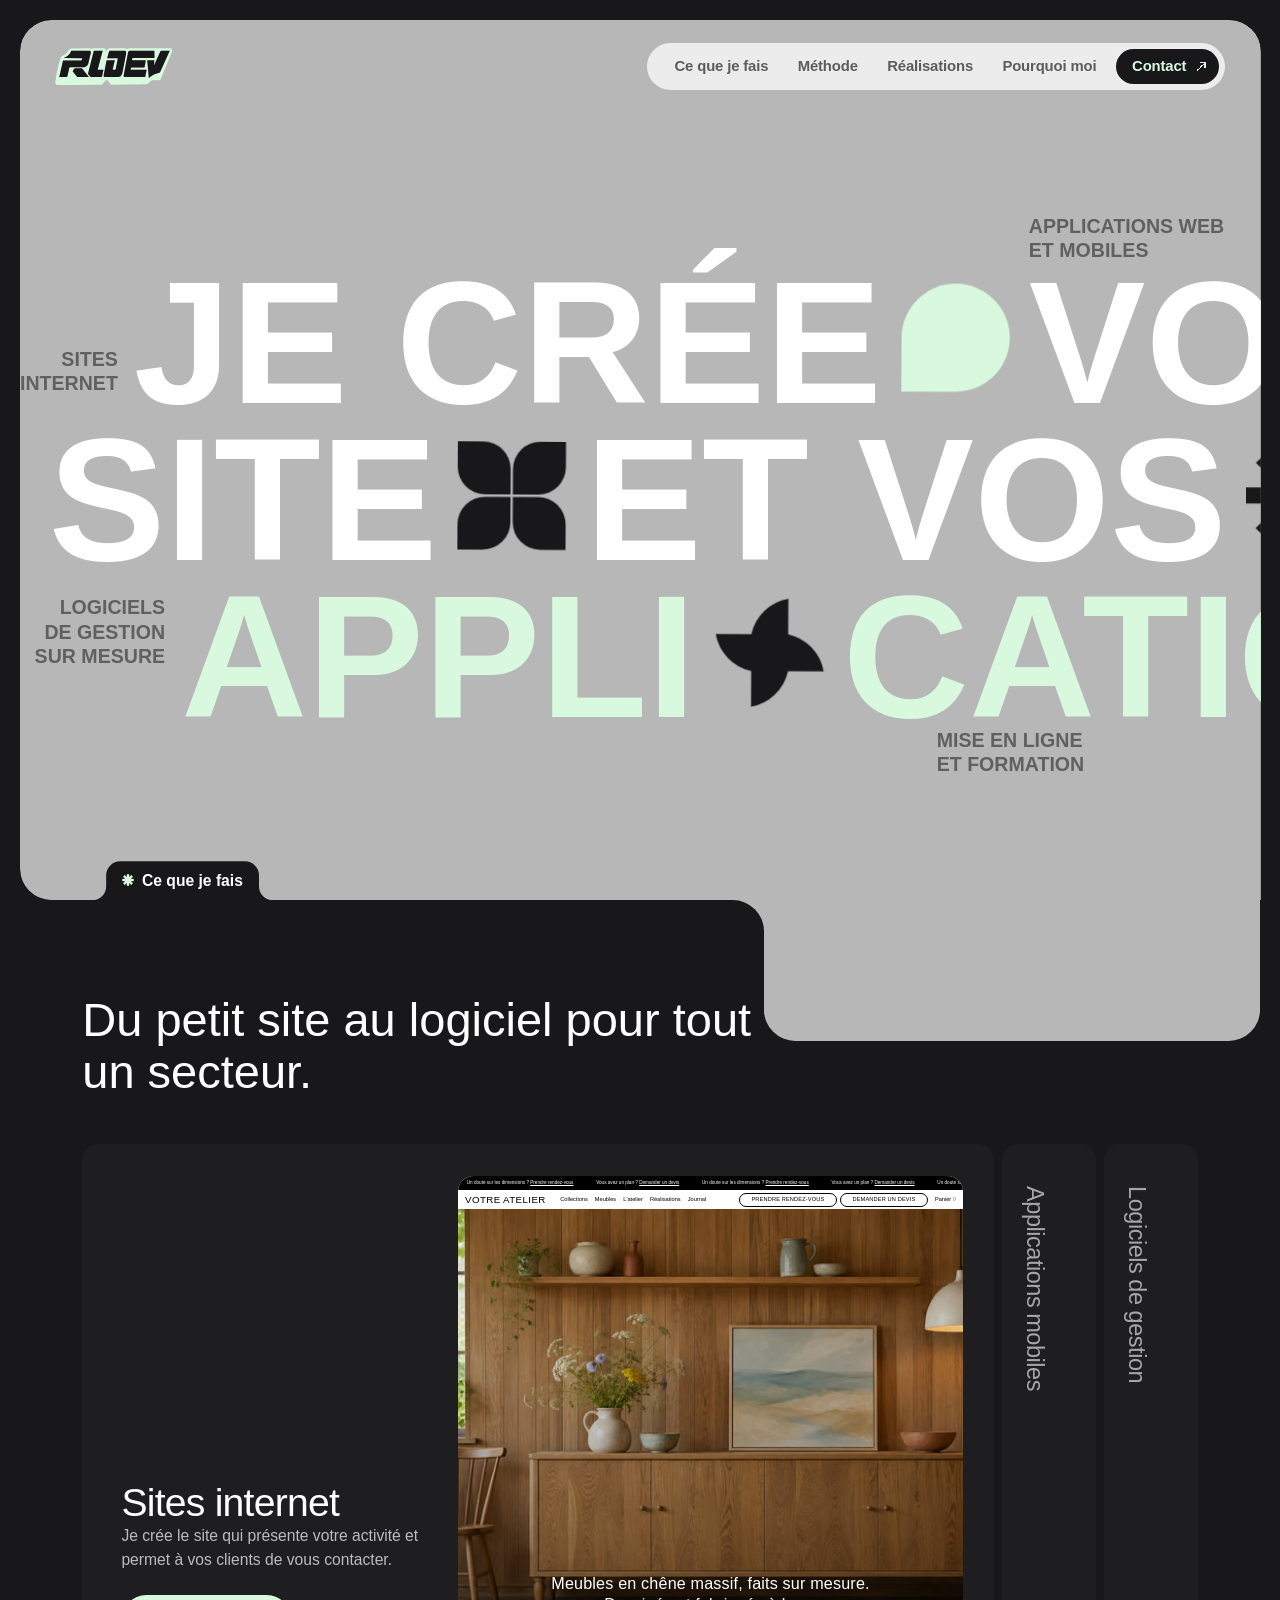
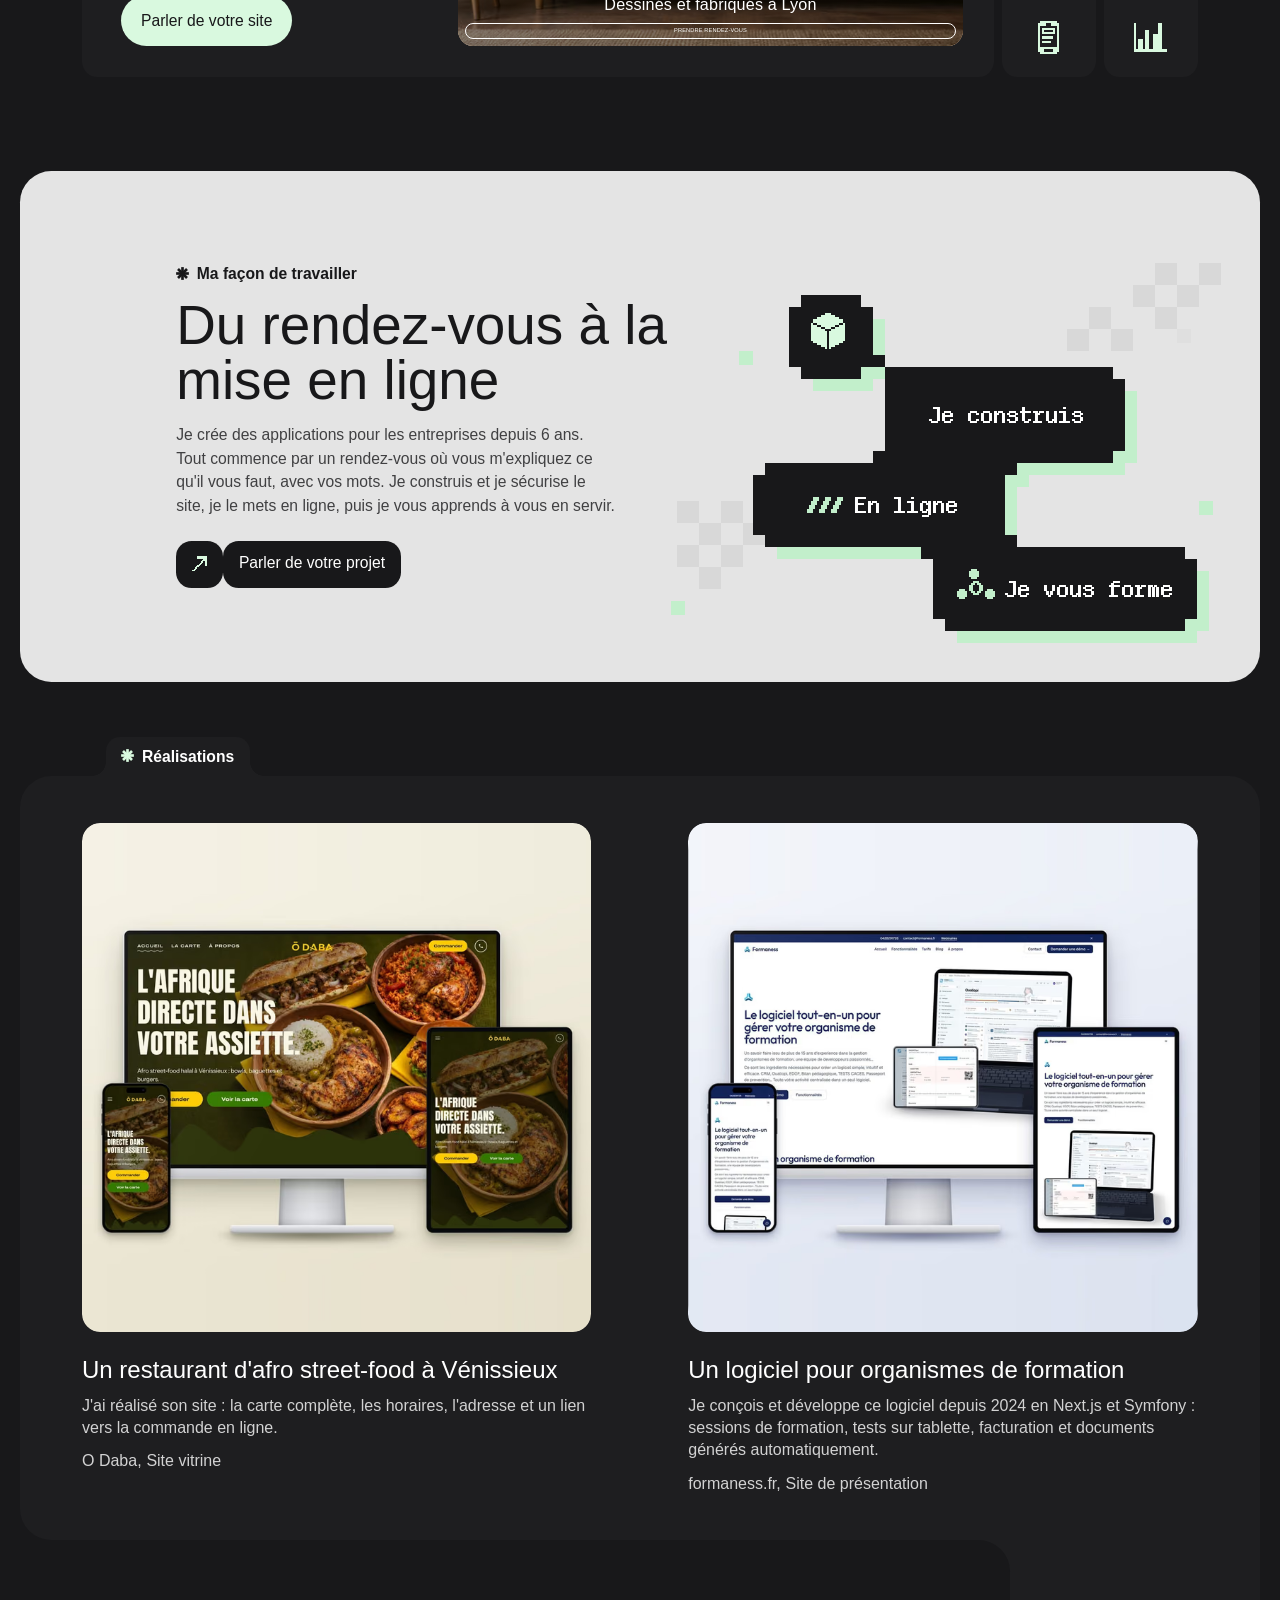
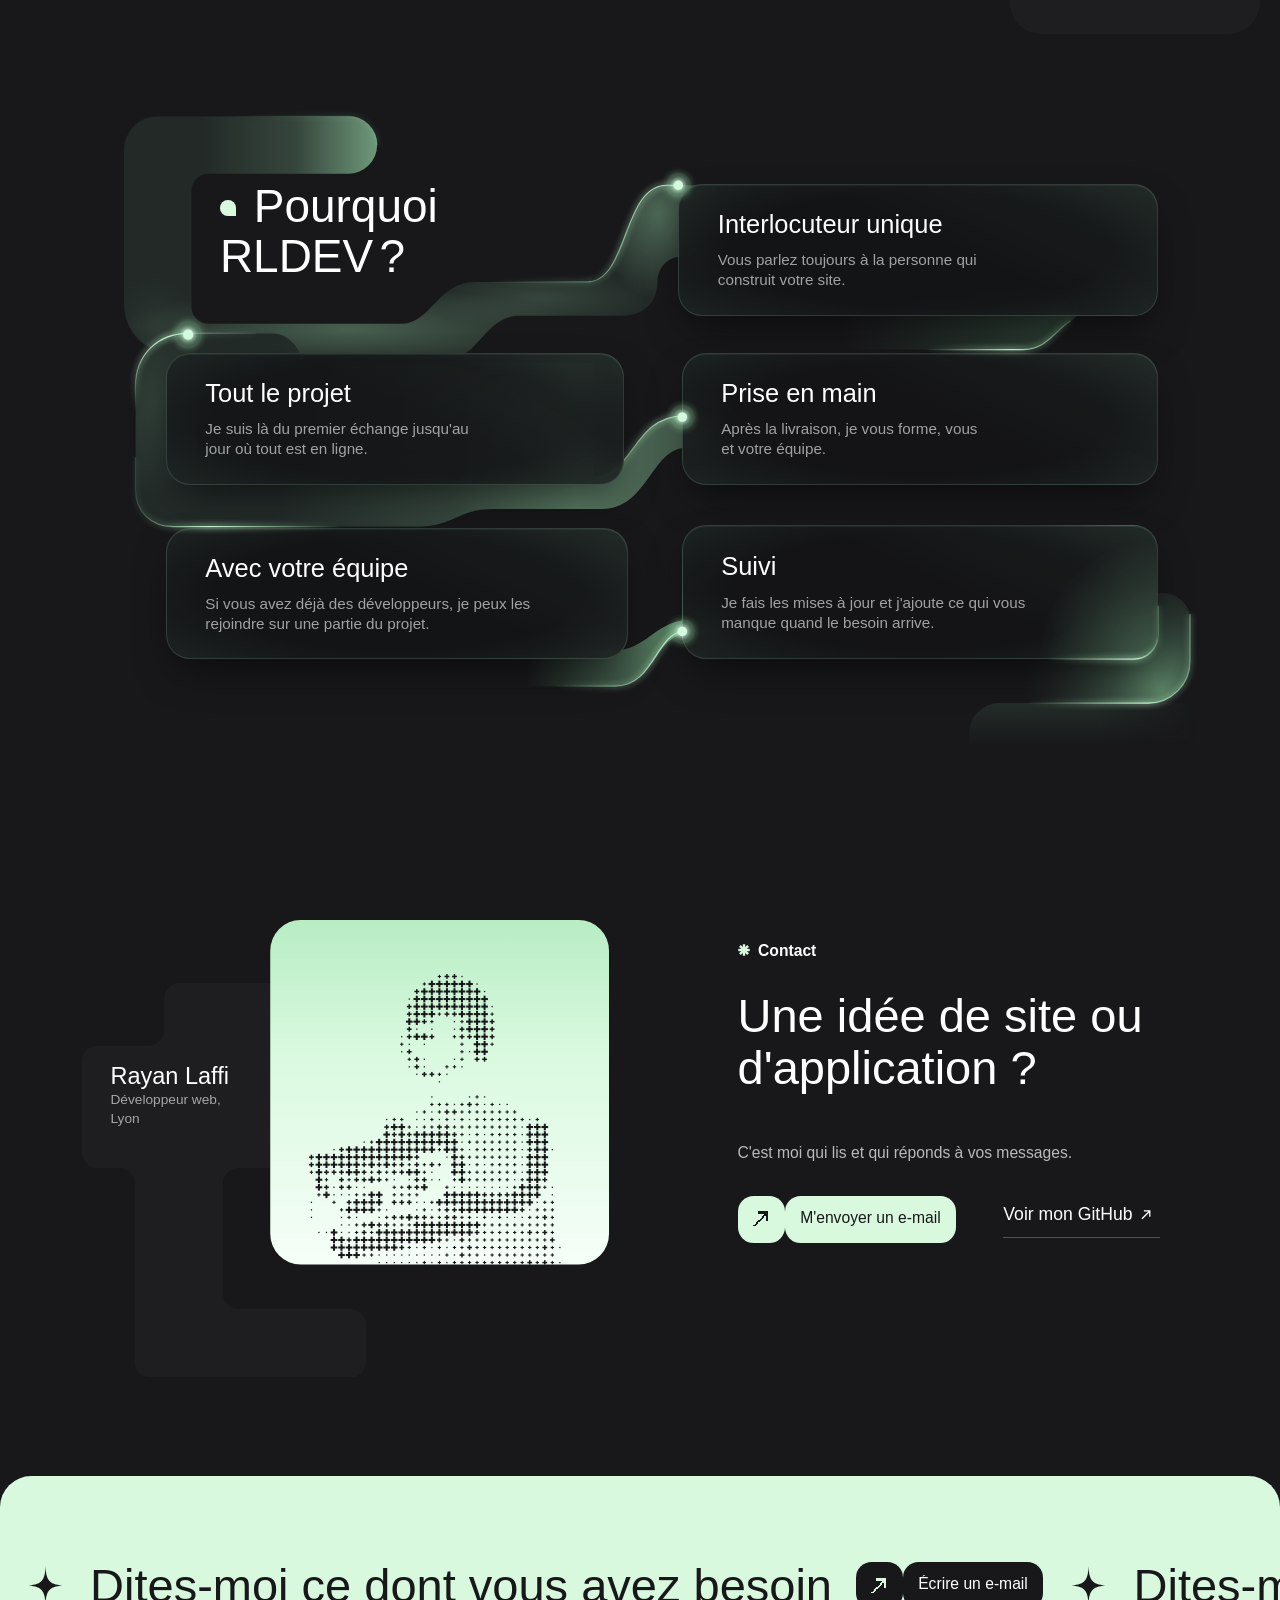
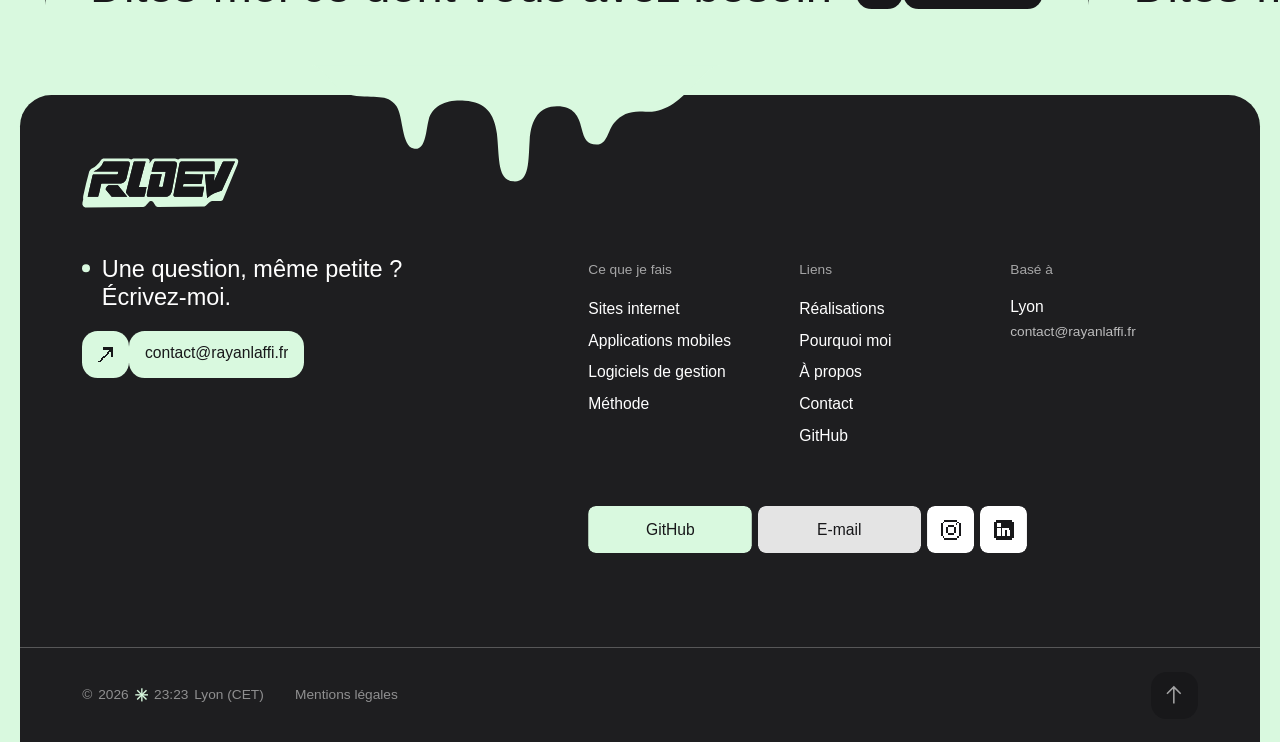
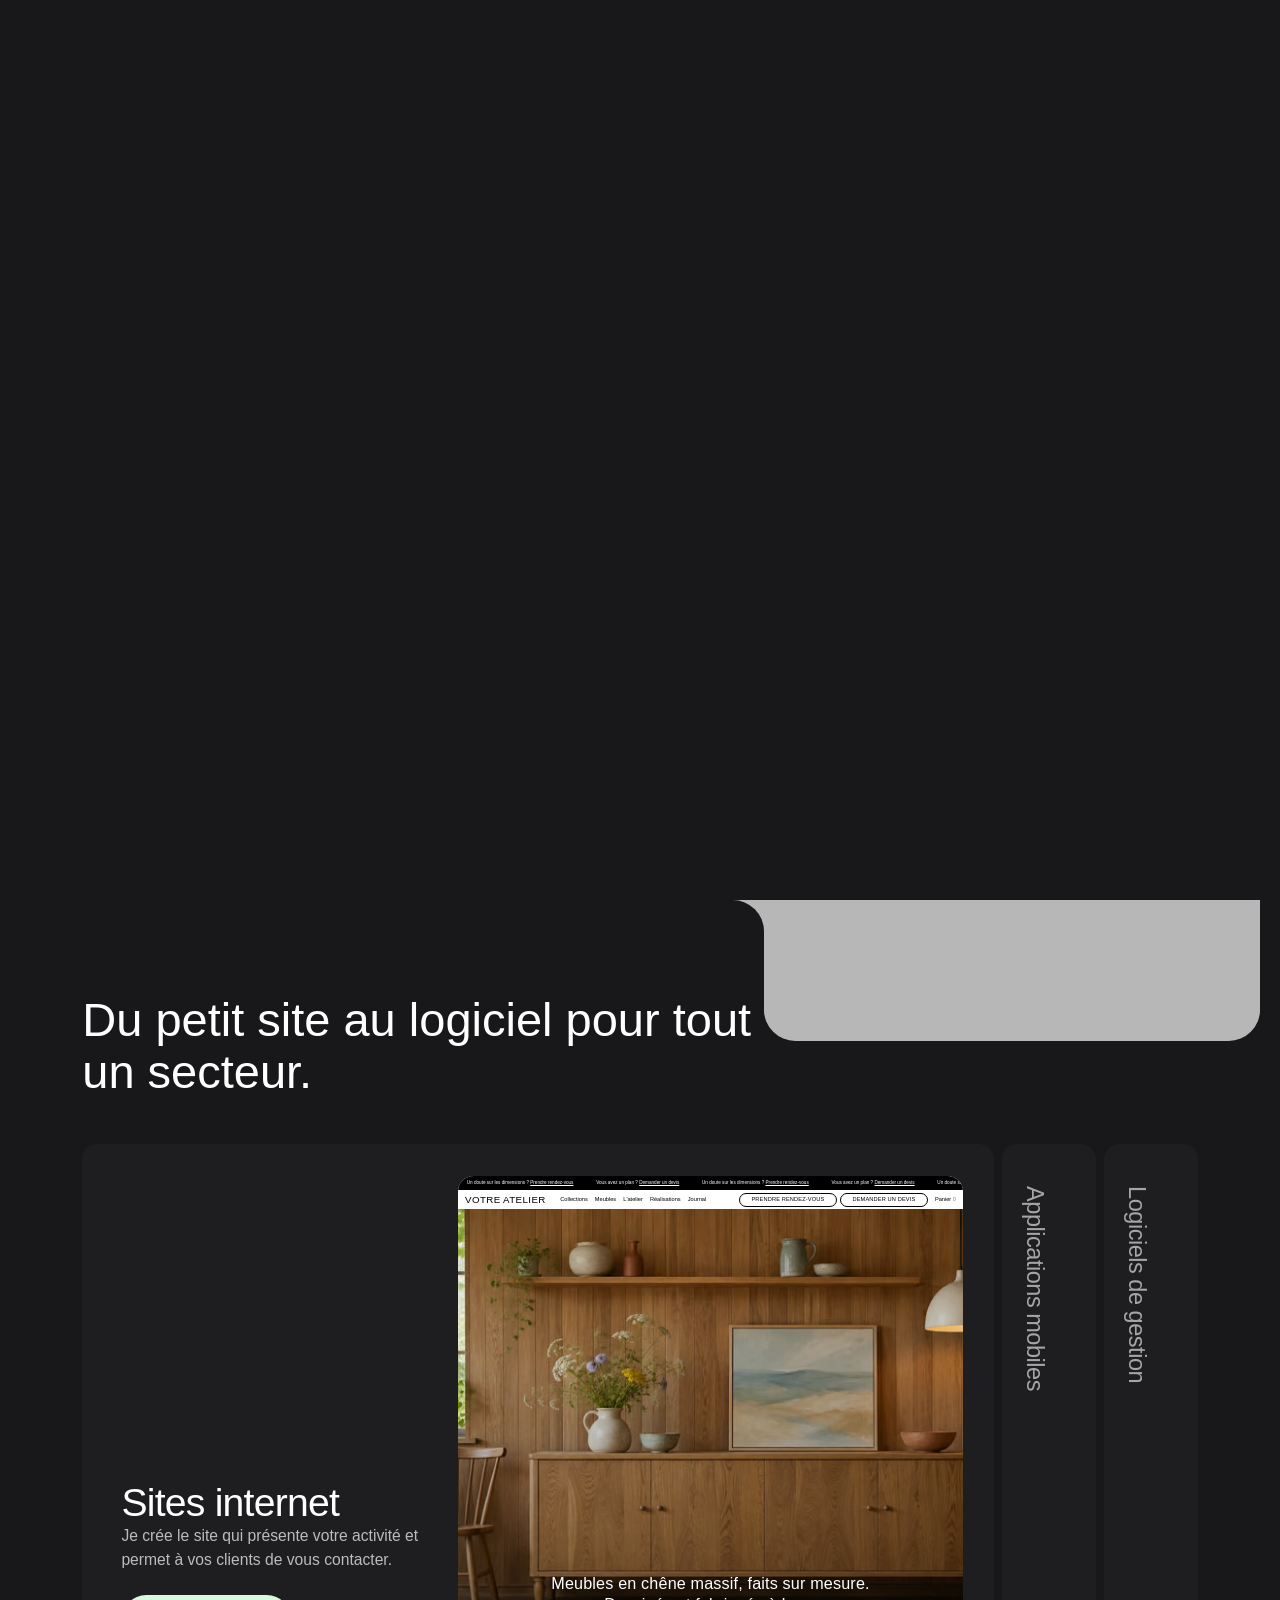
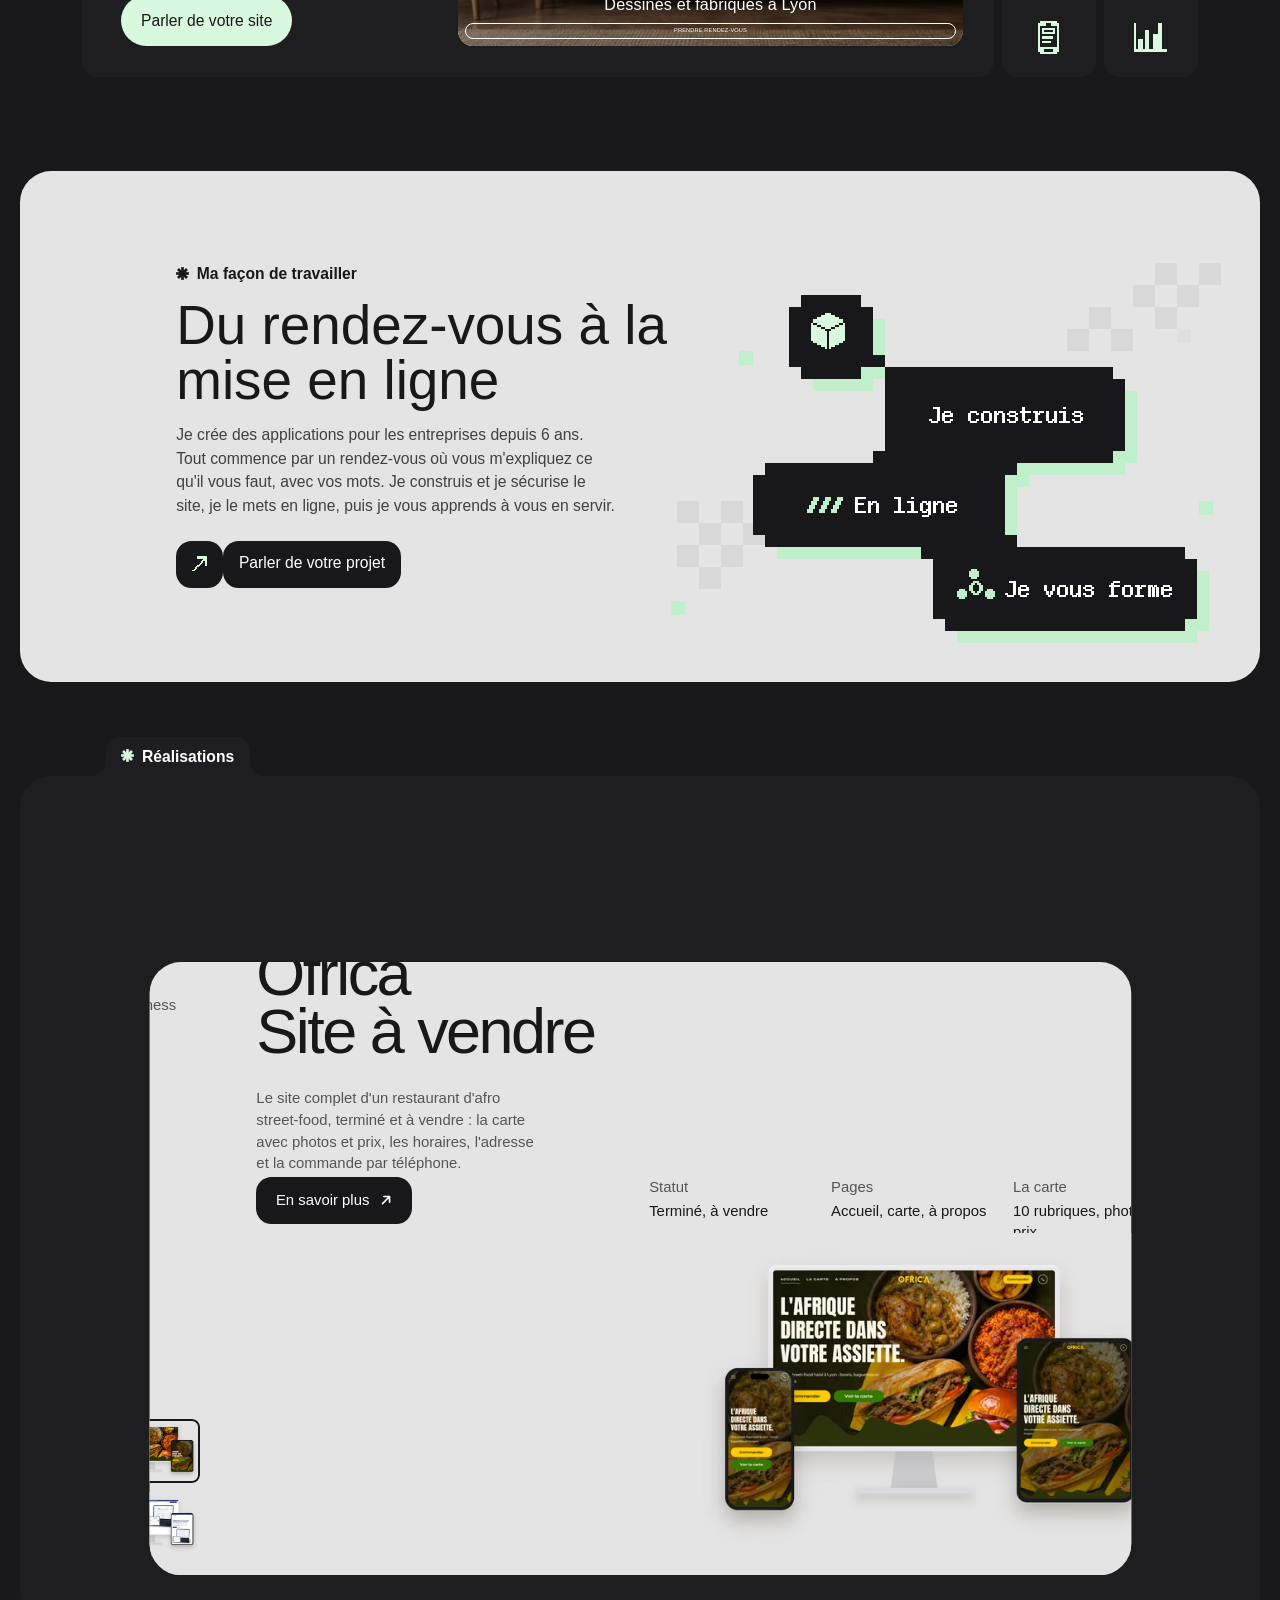
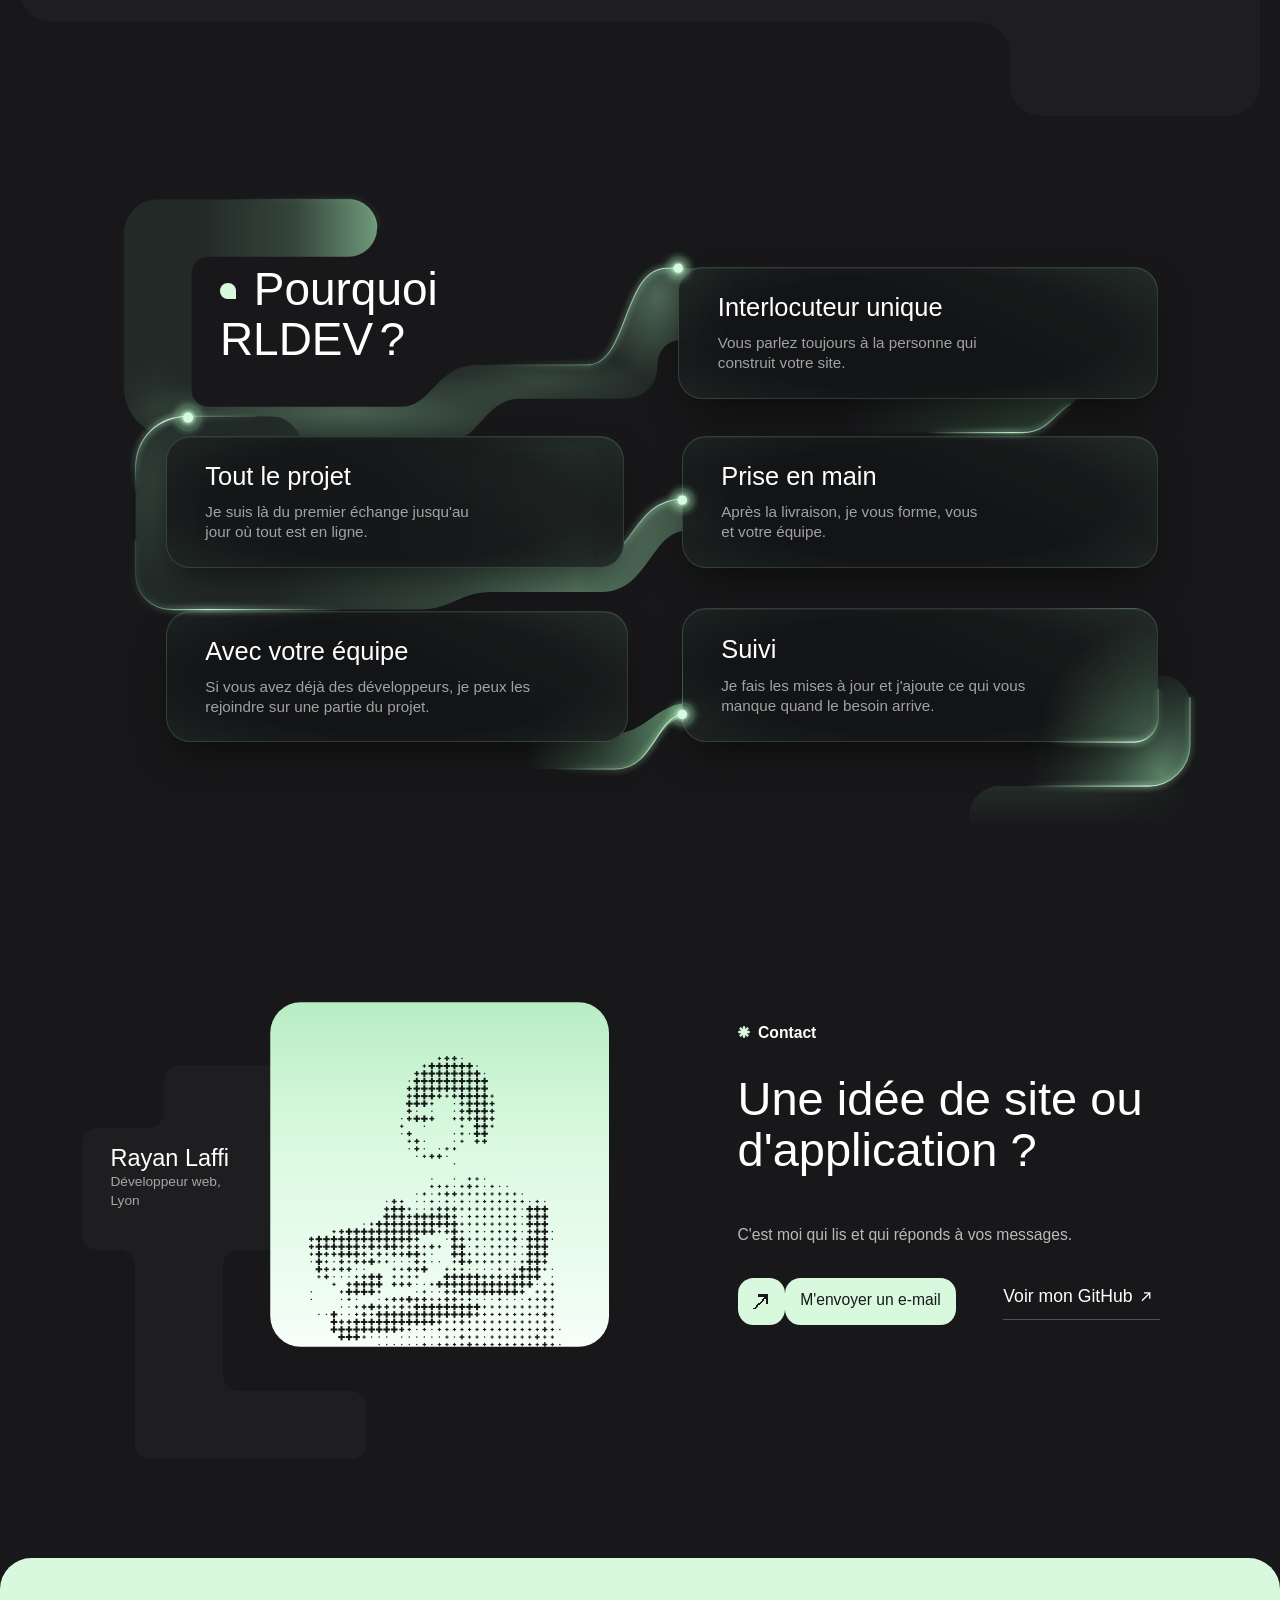
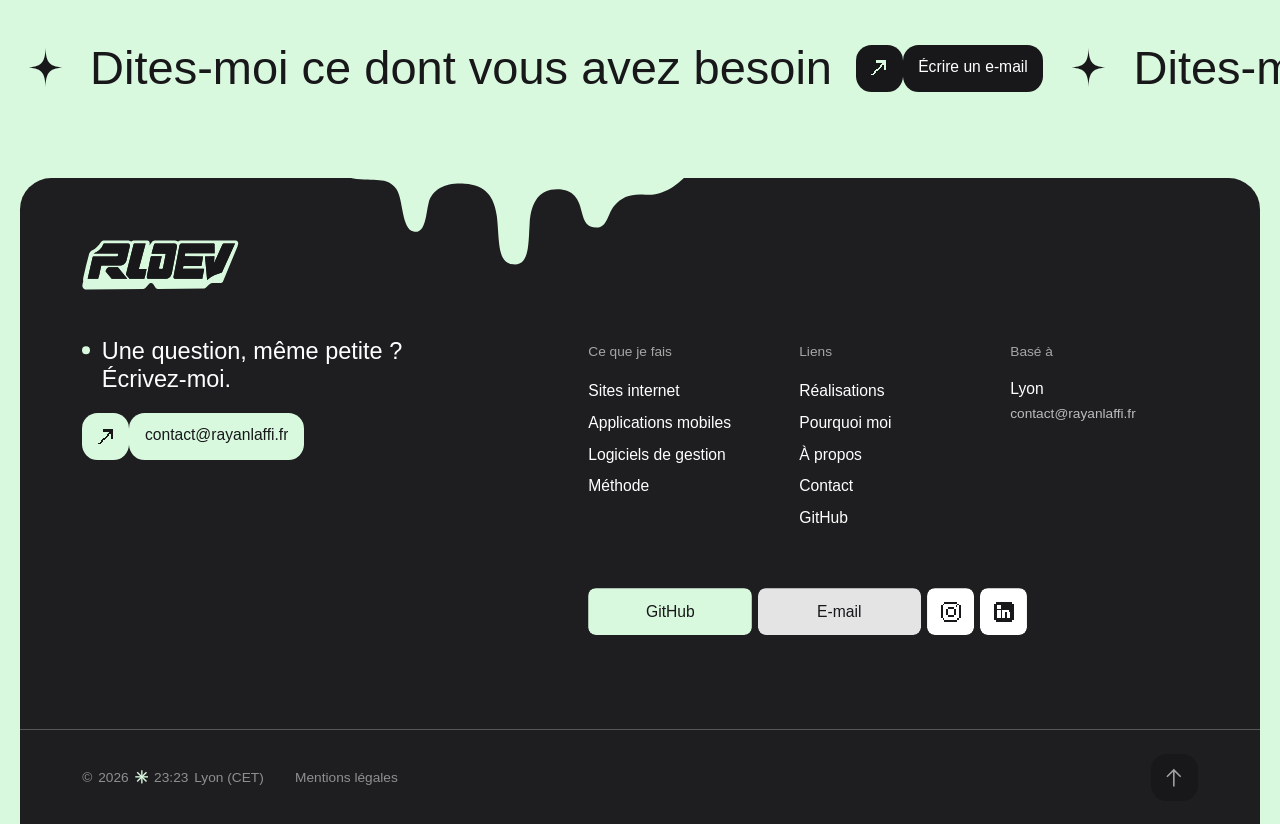
